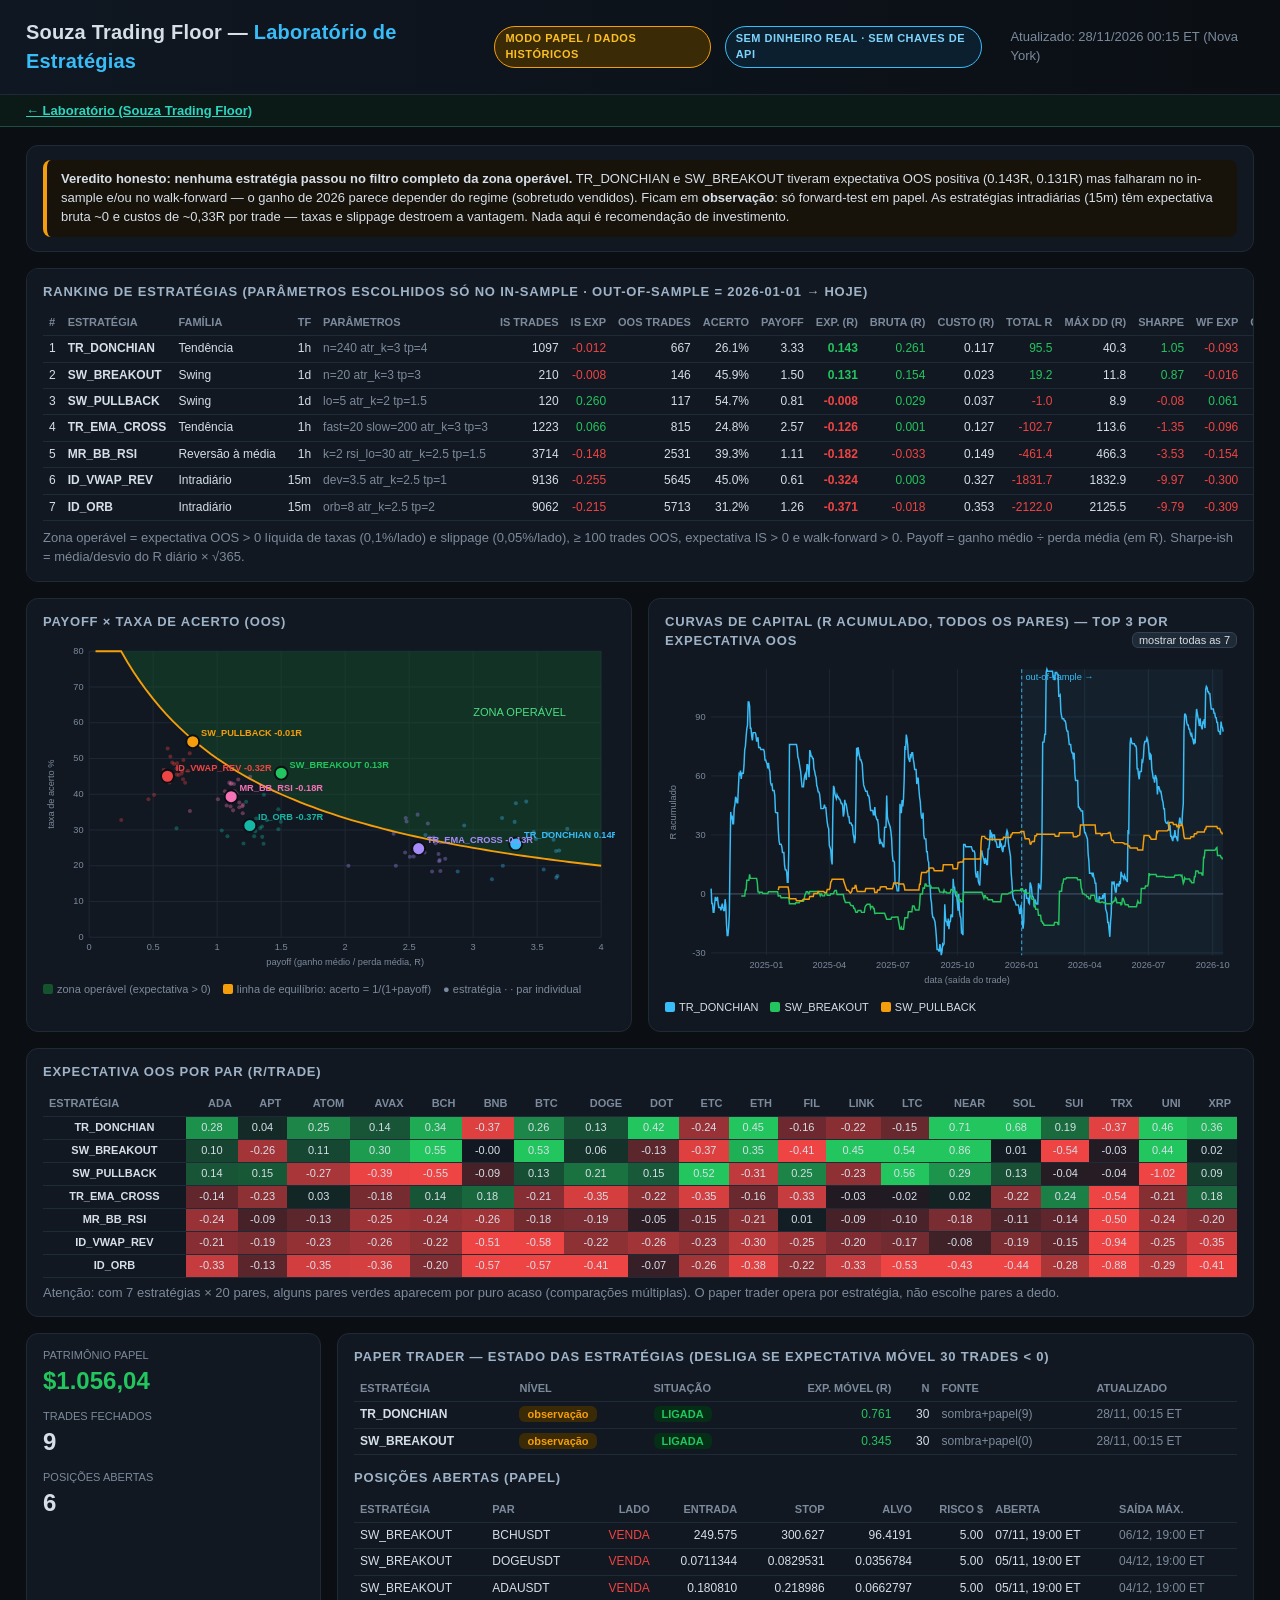
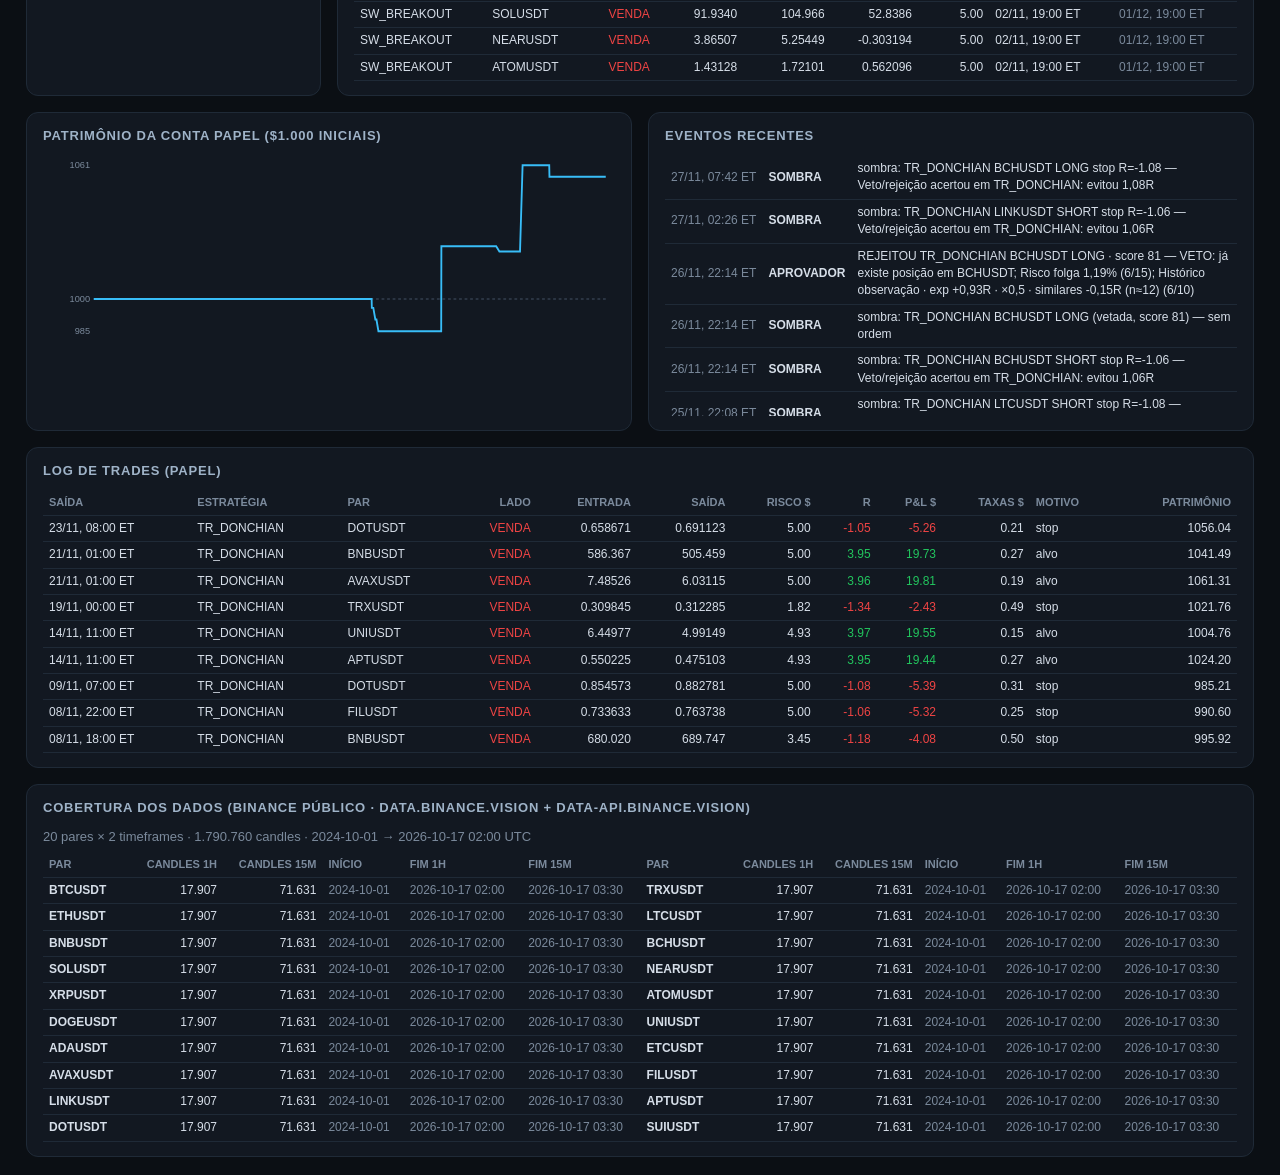
==== lab/painel.html @ c0eb79d6 "Laboratório: dados de papel 2026-11-28T05:15Z · patrimônio $1084.88 · 6 posições" ====
<!doctype html><html lang="pt-BR"><head><meta charset="utf-8">
<meta name="viewport" content="width=device-width,initial-scale=1">
<title>Souza Trading Floor — Laboratório de Estratégias</title>
<style>
:root{--bg:#0b0f14;--panel:#121821;--line:#1f2a37;--txt:#d6dee8;--mut:#7b8a9c;--g:#22c55e;--r:#ef4444;--y:#f59e0b;--b:#38bdf8;--p:#a78bfa}
*{box-sizing:border-box}body{margin:0;background:var(--bg);color:var(--txt);font:13px/1.45 Inter,Segoe UI,Roboto,Arial,sans-serif}
header{display:flex;align-items:center;gap:14px;padding:18px 26px;border-bottom:1px solid var(--line);background:linear-gradient(90deg,#0f1722,#0b0f14)}
h1{font-size:20px;margin:0;font-weight:700;letter-spacing:.2px}h1 span{color:var(--b)}
.badge{padding:4px 10px;border-radius:999px;font-weight:700;font-size:11px;letter-spacing:.5px;text-transform:uppercase}
.paper{background:#3b2a06;color:#fbbf24;border:1px solid #f59e0b}.mut{color:var(--mut)}
main{padding:18px 26px;display:grid;grid-template-columns:repeat(12,1fr);gap:16px}
.card{background:var(--panel);border:1px solid var(--line);border-radius:12px;padding:14px 16px;overflow:auto}
.card h2{font-size:13px;margin:0 0 10px;text-transform:uppercase;letter-spacing:.8px;color:#9fb3c8}
.c12{grid-column:span 12}.c7{grid-column:span 7}.c5{grid-column:span 5}.c6{grid-column:span 6}.c4{grid-column:span 4}.c8{grid-column:span 8}.c3{grid-column:span 3}
table{width:100%;border-collapse:collapse;font-variant-numeric:tabular-nums}th,td{padding:4px 6px;font-size:12px;border-bottom:1px solid var(--line);text-align:right;white-space:nowrap}
th{color:var(--mut);font-weight:600;font-size:11px;text-transform:uppercase}td:first-child,th:first-child,td.l,th.l{text-align:left}
.pos{color:var(--g)}.neg{color:var(--r)}.st{padding:2px 8px;border-radius:6px;font-size:11px;font-weight:700}
.st.op{background:#052e16;color:var(--g)}.st.ob{background:#3b2a06;color:var(--y)}.st.rp{background:#3a0d0d;color:#f87171}
.kpi{font-size:24px;font-weight:700}.kl{color:var(--mut);font-size:11px;text-transform:uppercase}
.verdict{border-left:4px solid var(--y);padding:10px 14px;background:#17130a;border-radius:8px}
svg text{fill:var(--mut);font-size:10px}.legend span{display:inline-block;margin-right:12px;font-size:11px}
.legend i{display:inline-block;width:10px;height:10px;border-radius:2px;margin-right:4px;vertical-align:-1px}
.hm td{text-align:center;font-size:11px;padding:3px 4px}
</style></head><body>
<header><h1>Souza Trading Floor — <span>Laboratório de Estratégias</span></h1>
<span class="badge paper">Modo papel / dados históricos</span><span class="badge paper" style="background:#0c1f2e;color:#7dd3fc;border-color:#38bdf8">Sem dinheiro real · sem chaves de API</span>
<div style="flex:1"></div><div class="mut" id="gen"></div></header>
<div style="padding:8px 26px;background:#0b1a17;border-bottom:1px solid #1f4d43;font:13px sans-serif"><a href="./" style="color:#2dd4bf;font-weight:700">← Laboratório (Souza Trading Floor)</a></div><main>
<div class="card c12" id="verdict"></div>
<div class="card c12"><h2>Ranking de estratégias (parâmetros escolhidos só no in-sample · out-of-sample = 2026-01-01 → hoje)</h2><div id="tbl"></div>
<div class="mut" style="margin-top:8px">Zona operável = expectativa OOS &gt; 0 líquida de taxas (0,1%/lado) e slippage (0,05%/lado), ≥ 100 trades OOS, expectativa IS &gt; 0 e walk-forward &gt; 0. Payoff = ganho médio ÷ perda média (em R). Sharpe-ish = média/desvio do R diário × √365.</div></div>
<div class="card c6"><h2>Payoff × taxa de acerto (OOS)</h2><div id="scatter"></div><div class="legend mut"><span><i style="background:#14532d"></i>zona operável (expectativa &gt; 0)</span><span><i style="background:#f59e0b"></i>linha de equilíbrio: acerto = 1/(1+payoff)</span><span>● estratégia · · par individual</span></div></div>
<div class="card c6"><h2>Curvas de capital (R acumulado, todos os pares) — top 3 por expectativa OOS <button id="eqbtn" style="float:right;background:#1f2a37;color:#d6dee8;border:1px solid #334155;border-radius:6px;font-size:11px;cursor:pointer">mostrar todas as 7</button></h2><div id="equity"></div><div class="legend" id="eqleg"></div></div>
<div class="card c12"><h2>Expectativa OOS por par (R/trade)</h2><div id="heat"></div></div>
<div class="card c3"><div class="kl">Patrimônio papel</div><div class="kpi" id="k_eq"></div><div class="kl" style="margin-top:10px">Trades fechados</div><div class="kpi" id="k_n"></div><div class="kl" style="margin-top:10px">Posições abertas</div><div class="kpi" id="k_open"></div></div>
<div class="card c9" style="grid-column:span 9"><h2>Paper trader — estado das estratégias (desliga se expectativa móvel 30 trades &lt; 0)</h2><div id="state"></div><h2 style="margin-top:14px">Posições abertas (papel)</h2><div id="pos"></div></div>
<div class="card c6"><h2>Patrimônio da conta papel ($1.000 iniciais)</h2><div id="peq"></div></div>
<div class="card c6"><h2>Eventos recentes</h2><div id="ev" style="max-height:260px;overflow:auto"></div></div>
<div class="card c12"><h2>Log de trades (papel)</h2><div id="log"></div></div>
<div class="card c12"><h2>Cobertura dos dados (Binance público · data.binance.vision + data-api.binance.vision)</h2><div id="cov"></div></div>
</main>
<script>
const D = {"summary": [{"strategy": "TR_DONCHIAN", "family": "Tend\u00eancia", "tf": "1h", "params": {"n": 240, "atr_k": 3.0, "tp": 4.0}, "grid_size": 12, "grid_oos_pos_frac": 0.25, "is_trades": 1097, "is_win_rate": 0.224247949, "is_payoff": 3.4100526432, "is_expectancy": -0.0118720514, "is_total_R": -13.023640382, "is_max_dd_R": 111.0956678342, "is_sharpe": -0.0912340704, "is_pf": 0.9857496477, "oos_trades": 667, "oos_win_rate": 0.2608695652, "oos_payoff": 3.3325785343, "oos_expectancy": 0.143246546, "oos_total_R": 95.5454461988, "oos_max_dd_R": 40.252699383, "oos_sharpe": 1.0455759186, "oos_pf": 1.1762041886, "oos_cost_R": 0.1174264114, "oos_gross_exp": 0.2606729574, "is_gross_exp": 0.0797462181, "wf_trades": 2250, "wf_expectancy": -0.0934441978, "wf_total_R": -210.2494449814, "wf_folds": {"2025-04-01": -0.062, "2025-10-01": -0.234, "2026-04-01": 0.116}, "oos_long_exp": 0.0822505636, "oos_short_exp": 0.2101886777, "oos_long_n": 349, "oos_short_n": 318, "operable": false, "status": "observa\u00e7\u00e3o", "rank": 1}, {"strategy": "SW_BREAKOUT", "family": "Swing", "tf": "1d", "params": {"n": 20, "atr_k": 3.0, "tp": 3.0}, "grid_size": 12, "grid_oos_pos_frac": 1.0, "is_trades": 210, "is_win_rate": 0.4428571429, "is_payoff": 1.2345279214, "is_expectancy": -0.0080360827, "is_total_R": -1.6875773701, "is_max_dd_R": 16.1370976986, "is_sharpe": -0.0883186426, "is_pf": 0.9812914247, "oos_trades": 146, "oos_win_rate": 0.4589041096, "oos_payoff": 1.5005970896, "oos_expectancy": 0.1314318951, "oos_total_R": 19.1890566828, "oos_max_dd_R": 11.8064210652, "oos_sharpe": 0.8710981985, "oos_pf": 1.2726582912, "oos_cost_R": 0.0228920025, "oos_gross_exp": 0.1543238976, "is_gross_exp": 0.0083871997, "wf_trades": 329, "wf_expectancy": -0.0163256589, "wf_total_R": -5.3711417629, "wf_folds": {"2025-04-01": -0.128, "2025-10-01": -0.077, "2026-04-01": 0.215}, "oos_long_exp": -0.0795760252, "oos_short_exp": 0.3734703918, "oos_long_n": 78, "oos_short_n": 68, "operable": false, "status": "observa\u00e7\u00e3o", "rank": 2}, {"strategy": "SW_PULLBACK", "family": "Swing", "tf": "1d", "params": {"lo": 5, "atr_k": 2.0, "tp": 1.5}, "grid_size": 12, "grid_oos_pos_frac": 0.75, "is_trades": 120, "is_win_rate": 0.625, "is_payoff": 1.2107336509, "is_expectancy": 0.2598996223, "is_total_R": 31.1879546737, "is_max_dd_R": 2.4955010447, "is_sharpe": 2.0693741194, "is_pf": 2.0178894182, "oos_trades": 117, "oos_win_rate": 0.547008547, "oos_payoff": 0.8095313688, "oos_expectancy": -0.0083451064, "oos_total_R": -0.9763774543, "oos_max_dd_R": 8.9019817582, "oos_sharpe": -0.0822919164, "oos_pf": 0.9775473133, "oos_cost_R": 0.037381835, "oos_gross_exp": 0.0290367285, "is_gross_exp": 0.2852961341, "wf_trades": 263, "wf_expectancy": 0.0614408973, "wf_total_R": 16.1589560008, "wf_folds": {"2025-04-01": 0.017, "2025-10-01": 0.319, "2026-04-01": -0.062}, "oos_long_exp": -0.0522905309, "oos_short_exp": 0.0012679552, "oos_long_n": 21, "oos_short_n": 96, "operable": false, "status": "reprovada", "rank": 3}, {"strategy": "TR_EMA_CROSS", "family": "Tend\u00eancia", "tf": "1h", "params": {"fast": 20, "slow": 200, "atr_k": 3.0, "tp": 3.0}, "grid_size": 16, "grid_oos_pos_frac": 0.0, "is_trades": 1223, "is_win_rate": 0.2935404742, "is_payoff": 2.6158611171, "is_expectancy": 0.0661848178, "is_total_R": 80.9440321822, "is_max_dd_R": 51.8244436664, "is_sharpe": 0.6009859126, "is_pf": 1.0869145151, "oos_trades": 815, "oos_win_rate": 0.2478527607, "oos_payoff": 2.5742140177, "oos_expectancy": -0.1260733216, "oos_total_R": -102.749757098, "oos_max_dd_R": 113.6010347298, "oos_sharpe": -1.3506148787, "oos_pf": 0.8482728085, "oos_cost_R": 0.1270667081, "oos_gross_exp": 0.0009933865, "is_gross_exp": 0.1623277963, "wf_trades": 1760, "wf_expectancy": -0.0964790228, "wf_total_R": -169.8030800776, "wf_folds": {"2025-04-01": -0.039, "2025-10-01": -0.12, "2026-04-01": -0.142}, "oos_long_exp": -0.0585785499, "oos_short_exp": -0.186802883, "oos_long_n": 386, "oos_short_n": 429, "operable": false, "status": "reprovada", "rank": 4}, {"strategy": "MR_BB_RSI", "family": "Revers\u00e3o \u00e0 m\u00e9dia", "tf": "1h", "params": {"k": 2.0, "rsi_lo": 30, "atr_k": 2.5, "tp": 1.5}, "grid_size": 16, "grid_oos_pos_frac": 0.0, "is_trades": 3714, "is_win_rate": 0.4025309639, "is_payoff": 1.133684373, "is_expectancy": -0.147893427, "is_total_R": -549.2761880057, "is_max_dd_R": 556.495534933, "is_sharpe": -2.7729747832, "is_pf": 0.7637936628, "oos_trades": 2531, "oos_win_rate": 0.3931252469, "oos_payoff": 1.1094605733, "oos_expectancy": -0.1822965803, "oos_total_R": -461.3926448271, "oos_max_dd_R": 466.2771366301, "oos_sharpe": -3.5324866973, "oos_pf": 0.7186935354, "oos_cost_R": 0.14884773, "oos_gross_exp": -0.0334488504, "is_gross_exp": -0.034114595, "wf_trades": 4107, "wf_expectancy": -0.1536121592, "wf_total_R": -630.885137648, "wf_folds": {"2025-04-01": -0.154, "2025-10-01": -0.273, "2026-04-01": -0.093}, "oos_long_exp": -0.1412687301, "oos_short_exp": -0.22374807, "oos_long_n": 1272, "oos_short_n": 1259, "operable": false, "status": "reprovada", "rank": 5}, {"strategy": "ID_VWAP_REV", "family": "Intradi\u00e1rio", "tf": "15m", "params": {"dev": 3.5, "atr_k": 2.5, "tp": 1.0}, "grid_size": 8, "grid_oos_pos_frac": 0.0, "is_trades": 9136, "is_win_rate": 0.4539185639, "is_payoff": 0.6925728009, "is_expectancy": -0.2550655751, "is_total_R": -2330.2790941412, "is_max_dd_R": 2332.1781036542, "is_sharpe": -7.9171392944, "is_pf": 0.5756863911, "oos_trades": 5645, "oos_win_rate": 0.4503100089, "oos_payoff": 0.6121779575, "oos_expectancy": -0.3244793887, "oos_total_R": -1831.6861489703, "oos_max_dd_R": 1832.8504908079, "oos_sharpe": -9.9667137877, "oos_pf": 0.501500602, "oos_cost_R": 0.3272088153, "oos_gross_exp": 0.0027294267, "is_gross_exp": -0.0109757687, "wf_trades": 16630, "wf_expectancy": -0.3002728153, "wf_total_R": -4993.536918635, "wf_folds": {"2025-04-01": -0.279, "2025-10-01": -0.306, "2026-04-01": -0.313}, "oos_long_exp": -0.2701485107, "oos_short_exp": -0.3746452078, "oos_long_n": 2710, "oos_short_n": 2935, "operable": false, "status": "reprovada", "rank": 6}, {"strategy": "ID_ORB", "family": "Intradi\u00e1rio", "tf": "15m", "params": {"orb": 8, "atr_k": 2.5, "tp": 2.0}, "grid_size": 8, "grid_oos_pos_frac": 0.0, "is_trades": 9062, "is_win_rate": 0.343853454, "is_payoff": 1.3791226887, "is_expectancy": -0.2154255248, "is_total_R": -1952.1861059336, "is_max_dd_R": 1952.1861059336, "is_sharpe": -5.0362161953, "is_pf": 0.7227289435, "oos_trades": 5713, "oos_win_rate": 0.3122702608, "oos_payoff": 1.2551260281, "oos_expectancy": -0.3714367067, "oos_total_R": -2122.0179052781, "oos_max_dd_R": 2125.5145824898, "oos_sharpe": -9.7880990108, "oos_pf": 0.5699019685, "oos_cost_R": 0.3531349194, "oos_gross_exp": -0.0183017873, "is_gross_exp": 0.0484661742, "wf_trades": 11182, "wf_expectancy": -0.309157366, "wf_total_R": -3456.9976667618, "wf_folds": {"2025-04-01": -0.263, "2025-10-01": -0.29, "2026-04-01": -0.369}, "oos_long_exp": -0.4007941102, "oos_short_exp": -0.3434935136, "oos_long_n": 2786, "oos_short_n": 2927, "operable": false, "status": "reprovada", "rank": 7}], "per_pair": [{"strategy": "MR_BB_RSI", "pair": "ADAUSDT", "is_trades": 182, "is_win_rate": 0.3956043956043956, "is_payoff": 1.1369860306864974, "is_expectancy": -0.1573302900613325, "is_total_R": -28.634112791162515, "is_max_dd_R": 35.39616040299004, "is_sharpe": -1.6322734473856002, "is_pf": 0.7442090382675255, "oos_trades": 133, "oos_win_rate": 0.3684210526315789, "oos_payoff": 1.0740762590463186, "oos_expectancy": -0.24467541498233156, "oos_total_R": -32.54183019265011, "oos_max_dd_R": 34.95338158029625, "oos_sharpe": -2.6603204327032146, "oos_pf": 0.6265444844436858, "pair_ok": false}, {"strategy": "MR_BB_RSI", "pair": "APTUSDT", "is_trades": 166, "is_win_rate": 0.39759036144578314, "is_payoff": 1.1257761137023699, "is_expectancy": -0.16229688026794495, "is_total_R": -26.941282124478857, "is_max_dd_R": 32.02706812865001, "is_sharpe": -1.614694612865039, "is_pf": 0.7430122350435642, "oos_trades": 116, "oos_win_rate": 0.43103448275862066, "oos_payoff": 1.1118238385672738, "oos_expectancy": -0.0929316267832062, "oos_total_R": -10.780068706851923, "oos_max_dd_R": 16.685602636677938, "oos_sharpe": -0.9274435566081519, "oos_pf": 0.8422907867933891, "pair_ok": false}, {"strategy": "MR_BB_RSI", "pair": "ATOMUSDT", "is_trades": 178, "is_win_rate": 0.43820224719101125, "is_payoff": 1.2127776926897262, "is_expectancy": -0.03126742410704913, "is_total_R": -5.565601491054743, "is_max_dd_R": 21.821308593678538, "is_sharpe": -0.30943880497927934, "is_pf": 0.9459666002979864, "oos_trades": 120, "oos_win_rate": 0.4083333333333333, "oos_payoff": 1.1367379966444047, "oos_expectancy": -0.1322573830545891, "oos_total_R": -15.870885966550686, "oos_max_dd_R": 20.20312549204715, "oos_sharpe": -1.3800399819810751, "oos_pf": 0.7845093216278286, "pair_ok": false}, {"strategy": "MR_BB_RSI", "pair": "AVAXUSDT", "is_trades": 181, "is_win_rate": 0.35359116022099446, "is_payoff": 1.1312600511216961, "is_expectancy": -0.2572347986731656, "is_total_R": -46.55949855984295, "is_max_dd_R": 50.403126124522274, "is_sharpe": -2.6947488728539932, "is_pf": 0.6188089168528935, "oos_trades": 124, "oos_win_rate": 0.3548387096774194, "oos_payoff": 1.1244359921815088, "oos_expectancy": -0.2507437858700394, "oos_total_R": -31.092229447884886, "oos_max_dd_R": 35.34202500010324, "oos_sharpe": -2.69560243719365, "oos_pf": 0.6184397956998299, "pair_ok": false}, {"strategy": "MR_BB_RSI", "pair": "BCHUSDT", "is_trades": 172, "is_win_rate": 0.5116279069767442, "is_payoff": 1.182904950101639, "is_expectancy": 0.12041086106508657, "is_total_R": 20.71066810319489, "is_max_dd_R": 10.7119771118629, "is_sharpe": 1.1713720429057364, "is_pf": 1.2392337572493362, "oos_trades": 127, "oos_win_rate": 0.3858267716535433, "oos_payoff": 1.0061019015372614, "oos_expectancy": -0.24063563252789902, "oos_total_R": -30.560725331043177, "oos_max_dd_R": 33.47071870080304, "oos_sharpe": -2.4446406809092545, "oos_pf": 0.6320383740426386, "pair_ok": false}, {"strategy": "MR_BB_RSI", "pair": "BNBUSDT", "is_trades": 188, "is_win_rate": 0.35638297872340424, "is_payoff": 1.1184216162186023, "is_expectancy": -0.2635732659344737, "is_total_R": -49.55177399568105, "is_max_dd_R": 56.33143064648804, "is_sharpe": -2.591793029264149, "is_pf": 0.619291308154102, "oos_trades": 134, "oos_win_rate": 0.3656716417910448, "oos_payoff": 1.1046975668434158, "oos_expectancy": -0.2597169427549857, "oos_total_R": -34.802070329168075, "oos_max_dd_R": 36.18539327835721, "oos_sharpe": -2.7747412487386725, "oos_pf": 0.636825656180322, "pair_ok": false}, {"strategy": "MR_BB_RSI", "pair": "BTCUSDT", "is_trades": 214, "is_win_rate": 0.3644859813084112, "is_payoff": 1.038328908944124, "is_expectancy": -0.29218511052270985, "is_total_R": -62.52761365185993, "is_max_dd_R": 66.6741122196173, "is_sharpe": -3.150897239326647, "is_pf": 0.5955121683650123, "oos_trades": 147, "oos_win_rate": 0.40816326530612246, "oos_payoff": 1.061100851460151, "oos_expectancy": -0.17765336205091942, "oos_total_R": -26.115044221485157, "oos_max_dd_R": 35.64179322892259, "oos_sharpe": -1.8911676835213347, "oos_pf": 0.7317936906621729, "pair_ok": false}, {"strategy": "MR_BB_RSI", "pair": "DOGEUSDT", "is_trades": 197, "is_win_rate": 0.39593908629441626, "is_payoff": 1.1676295226574622, "is_expectancy": -0.1425152514948882, "is_total_R": -28.075504544492986, "is_max_dd_R": 28.35342996617579, "is_sharpe": -1.5155357215657104, "is_pf": 0.7653369980443869, "oos_trades": 130, "oos_win_rate": 0.3769230769230769, "oos_payoff": 1.1734191272561592, "oos_expectancy": -0.18870753620311193, "oos_total_R": -24.53197970640456, "oos_max_dd_R": 24.977953426228325, "oos_sharpe": -1.9483185775938408, "oos_pf": 0.709846138710516, "pair_ok": false}, {"strategy": "MR_BB_RSI", "pair": "DOTUSDT", "is_trades": 182, "is_win_rate": 0.37362637362637363, "is_payoff": 1.154461355202295, "is_expectancy": -0.2046370148332361, "is_total_R": -37.243936699648955, "is_max_dd_R": 47.10541690525787, "is_sharpe": -2.063030096489664, "is_pf": 0.6886260715241761, "oos_trades": 127, "oos_win_rate": 0.4409448818897638, "oos_payoff": 1.1650949689052696, "oos_expectancy": -0.047010351336712435, "oos_total_R": -5.970314619762482, "oos_max_dd_R": 15.038776491234037, "oos_sharpe": -0.5112985732413707, "oos_pf": 0.9189481444886635, "pair_ok": false}, {"strategy": "MR_BB_RSI", "pair": "ETCUSDT", "is_trades": 186, "is_win_rate": 0.45698924731182794, "is_payoff": 1.1478940471971717, "is_expectancy": -0.019360059187301607, "is_total_R": -3.6009710088381004, "is_max_dd_R": 14.791976157982013, "is_sharpe": -0.19838661916310957, "is_pf": 0.9660494456609859, "oos_trades": 112, "oos_win_rate": 0.4017857142857143, "oos_payoff": 1.1383925071039191, "oos_expectancy": -0.146820980474772, "oos_total_R": -16.443949813174466, "oos_max_dd_R": 19.777518753256622, "oos_sharpe": -1.5060696191126992, "oos_pf": 0.7645919823832295, "pair_ok": false}, {"strategy": "MR_BB_RSI", "pair": "ETHUSDT", "is_trades": 211, "is_win_rate": 0.3696682464454976, "is_payoff": 1.0391567089902325, "is_expectancy": -0.25752449825429746, "is_total_R": -54.33766913165673, "is_max_dd_R": 57.9794383454683, "is_sharpe": -2.8256928876700678, "is_pf": 0.609430250385249, "oos_trades": 132, "oos_win_rate": 0.36363636363636365, "oos_payoff": 1.1730026419389379, "oos_expectancy": -0.21454659669340823, "oos_total_R": -28.32015076352989, "oos_max_dd_R": 32.76345760889852, "oos_sharpe": -2.2630814887012334, "oos_pf": 0.6702872239651074, "pair_ok": false}, {"strategy": "MR_BB_RSI", "pair": "FILUSDT", "is_trades": 179, "is_win_rate": 0.4134078212290503, "is_payoff": 1.2299460153673358, "is_expectancy": -0.07856052294986665, "is_total_R": -14.062333608026123, "is_max_dd_R": 23.428782264896242, "is_sharpe": -0.812287136531853, "is_pf": 0.8668190965445985, "oos_trades": 127, "oos_win_rate": 0.44881889763779526, "oos_payoff": 1.2578555999663048, "oos_expectancy": 0.013642001652146324, "oos_total_R": 1.7325342098225867, "oos_max_dd_R": 13.481934609330553, "oos_sharpe": 0.1464648501767016, "oos_pf": 1.0242538456868482, "pair_ok": false}, {"strategy": "MR_BB_RSI", "pair": "LINKUSDT", "is_trades": 179, "is_win_rate": 0.4245810055865922, "is_payoff": 1.132373422103564, "is_expectancy": -0.09645957523626014, "is_total_R": -17.266263967290577, "is_max_dd_R": 28.395807682429847, "is_sharpe": -1.0087438957444688, "is_pf": 0.8355376706783579, "oos_trades": 112, "oos_win_rate": 0.42857142857142855, "oos_payoff": 1.131343272846905, "oos_expectancy": -0.0931231000858859, "oos_total_R": -10.42978720961922, "oos_max_dd_R": 19.546590041833007, "oos_sharpe": -0.9490240954138083, "oos_pf": 0.8485074546351788, "pair_ok": false}, {"strategy": "MR_BB_RSI", "pair": "LTCUSDT", "is_trades": 163, "is_win_rate": 0.4539877300613497, "is_payoff": 1.2206345171826407, "is_expectancy": 0.008064893047712922, "is_total_R": 1.314577566777199, "is_max_dd_R": 19.54815688554009, "is_sharpe": 0.07977785585669105, "is_pf": 1.0149095985563528, "oos_trades": 111, "oos_win_rate": 0.43243243243243246, "oos_payoff": 1.0951224246088227, "oos_expectancy": -0.1003545690802056, "oos_total_R": -11.139357167902824, "oos_max_dd_R": 20.556165685083457, "oos_sharpe": -1.0073363214581752, "oos_pf": 0.8343789901781506, "pair_ok": false}, {"strategy": "MR_BB_RSI", "pair": "NEARUSDT", "is_trades": 174, "is_win_rate": 0.4367816091954023, "is_payoff": 1.121595923464728, "is_expectancy": -0.07635790097270397, "is_total_R": -13.286274769250493, "is_max_dd_R": 23.90873147861203, "is_sharpe": -0.7431392434632664, "is_pf": 0.8698090835032584, "oos_trades": 108, "oos_win_rate": 0.37037037037037035, "oos_payoff": 1.2016088590901801, "oos_expectancy": -0.18495098979604993, "oos_total_R": -19.9747068979734, "oos_max_dd_R": 28.10799558296621, "oos_sharpe": -1.776571385891464, "oos_pf": 0.7068287406412825, "pair_ok": false}, {"strategy": "MR_BB_RSI", "pair": "SOLUSDT", "is_trades": 178, "is_win_rate": 0.42134831460674155, "is_payoff": 1.1251882786433642, "is_expectancy": -0.11015479481284055, "is_total_R": -19.60755347668563, "is_max_dd_R": 32.926198325310345, "is_sharpe": -1.1342130793698773, "is_pf": 0.8193118533810905, "oos_trades": 133, "oos_win_rate": 0.42857142857142855, "oos_payoff": 1.1054498036637477, "oos_expectancy": -0.10611416579943622, "oos_total_R": -14.11318405132502, "oos_max_dd_R": 22.07065478495246, "oos_sharpe": -1.2181235699904327, "oos_pf": 0.8290873527478106, "pair_ok": false}, {"strategy": "MR_BB_RSI", "pair": "SUIUSDT", "is_trades": 169, "is_win_rate": 0.39644970414201186, "is_payoff": 1.0230152642051413, "is_expectancy": -0.20134625018001634, "is_total_R": -34.027516280422745, "is_max_dd_R": 42.07455847162052, "is_sharpe": -2.1031755550962163, "is_pf": 0.671980614722985, "oos_trades": 122, "oos_win_rate": 0.4016393442622951, "oos_payoff": 1.1513141643726335, "oos_expectancy": -0.138317651329005, "oos_total_R": -16.874753462138635, "oos_max_dd_R": 21.75924526512498, "oos_sharpe": -1.45067190209512, "oos_pf": 0.7727999185514937, "pair_ok": false}, {"strategy": "MR_BB_RSI", "pair": "TRXUSDT", "is_trades": 230, "is_win_rate": 0.36086956521739133, "is_payoff": 1.0831581115335251, "is_expectancy": -0.29425723200567266, "is_total_R": -67.67916336130475, "is_max_dd_R": 71.41817762528, "is_sharpe": -3.079697424239081, "is_pf": 0.6115790697774325, "oos_trades": 150, "oos_win_rate": 0.35333333333333333, "oos_payoff": 0.7872920657211196, "oos_expectancy": -0.5009609859979014, "oos_total_R": -75.14414789968528, "oos_max_dd_R": 78.2205890230337, "oos_sharpe": -5.266965776025881, "oos_pf": 0.4301698915795808, "pair_ok": false}, {"strategy": "MR_BB_RSI", "pair": "UNIUSDT", "is_trades": 174, "is_win_rate": 0.41954022988505746, "is_payoff": 1.136782498709983, "is_expectancy": -0.10500060691733104, "is_total_R": -18.270105603615608, "is_max_dd_R": 25.352459477685006, "is_sharpe": -1.0250117618425751, "is_pf": 0.8216348753052353, "oos_trades": 124, "oos_win_rate": 0.3467741935483871, "oos_payoff": 1.2000895657841129, "oos_expectancy": -0.23933155684532206, "oos_total_R": -29.67711304881993, "oos_max_dd_R": 35.2045389066948, "oos_sharpe": -2.522791214319087, "oos_pf": 0.6370845843051463, "pair_ok": false}, {"strategy": "MR_BB_RSI", "pair": "XRPUSDT", "is_trades": 211, "is_win_rate": 0.35545023696682465, "is_payoff": 1.234360681671528, "is_expectancy": -0.2088353488642371, "is_total_R": -44.06425861035402, "is_max_dd_R": 48.63764796545357, "is_sharpe": -2.1939572529278912, "is_pf": 0.6807136112159162, "oos_trades": 142, "oos_win_rate": 0.36619718309859156, "oos_payoff": 1.1968788512549962, "oos_expectancy": -0.20241464930259354, "oos_total_R": -28.742880200968298, "oos_max_dd_R": 35.56973313702306, "oos_sharpe": -2.3923649333022583, "oos_pf": 0.6915300029473311, "pair_ok": false}, {"strategy": "TR_EMA_CROSS", "pair": "ADAUSDT", "is_trades": 64, "is_win_rate": 0.265625, "is_payoff": 2.664102289344985, "is_expectancy": -0.0286161938306891, "is_total_R": -1.8314364051641034, "is_max_dd_R": 10.459779506301466, "is_sharpe": -0.11638521528208713, "is_pf": 0.9636114663588244, "oos_trades": 43, "oos_win_rate": 0.23255813953488372, "oos_payoff": 2.729372292155101, "oos_expectancy": -0.14271363791548852, "oos_total_R": -6.136686430366006, "oos_max_dd_R": 21.40629240495659, "oos_sharpe": -0.6151866821444522, "oos_pf": 0.8270825127742731, "pair_ok": false}, {"strategy": "TR_EMA_CROSS", "pair": "APTUSDT", "is_trades": 57, "is_win_rate": 0.2807017543859649, "is_payoff": 2.6371565879952996, "is_expectancy": 0.022086201041776114, "is_total_R": 1.2589134593812363, "is_max_dd_R": 13.921331679564044, "is_sharpe": 0.08511862977337917, "is_pf": 1.029134278242068, "oos_trades": 40, "oos_win_rate": 0.225, "oos_payoff": 2.505809919194609, "oos_expectancy": -0.2250070546080233, "oos_total_R": -9.00028218432093, "oos_max_dd_R": 9.00028218432093, "oos_sharpe": -1.0008700103735586, "oos_pf": 0.7274932023468219, "pair_ok": false}, {"strategy": "TR_EMA_CROSS", "pair": "ATOMUSDT", "is_trades": 58, "is_win_rate": 0.3103448275862069, "is_payoff": 2.58873894136608, "is_expectancy": 0.12221356085888108, "is_total_R": 7.088386529815106, "is_max_dd_R": 10.003416822431316, "is_sharpe": 0.4608222977177861, "is_pf": 1.1649325236147359, "oos_trades": 43, "oos_win_rate": 0.27906976744186046, "oos_payoff": 2.6921568122398476, "oos_expectancy": 0.03302094954839729, "oos_total_R": 1.4199008305810832, "oos_max_dd_R": 11.668975124033372, "oos_sharpe": 0.1312882190165144, "oos_pf": 1.0421252176412312, "pair_ok": true}, {"strategy": "TR_EMA_CROSS", "pair": "AVAXUSDT", "is_trades": 68, "is_win_rate": 0.3235294117647059, "is_payoff": 2.7582047025819225, "is_expectancy": 0.23063689580059424, "is_total_R": 15.683308914440408, "is_max_dd_R": 8.646347195628959, "is_sharpe": 0.8997854246139017, "is_pf": 1.319141379495702, "oos_trades": 41, "oos_win_rate": 0.21951219512195122, "oos_payoff": 2.7819907519284897, "oos_expectancy": -0.17917298794370828, "oos_total_R": -7.34609250569204, "oos_max_dd_R": 12.82192141289286, "oos_sharpe": -0.8151828048244132, "oos_pf": 0.7824348989798877, "pair_ok": false}, {"strategy": "TR_EMA_CROSS", "pair": "BCHUSDT", "is_trades": 63, "is_win_rate": 0.25396825396825395, "is_payoff": 2.5012518694001487, "is_expectancy": -0.11975072449360949, "is_total_R": -7.544295643097401, "is_max_dd_R": 17.986204625051467, "is_sharpe": -0.5284752516687018, "is_pf": 0.8514899980936677, "oos_trades": 34, "oos_win_rate": 0.3235294117647059, "oos_payoff": 2.4795724955796157, "oos_expectancy": 0.13912590260310517, "oos_total_R": 4.730280688505575, "oos_max_dd_R": 8.005931186169095, "oos_sharpe": 0.5299224221670161, "oos_pf": 1.1858824978859033, "pair_ok": false}, {"strategy": "TR_EMA_CROSS", "pair": "BNBUSDT", "is_trades": 55, "is_win_rate": 0.23636363636363636, "is_payoff": 2.443536266719784, "is_expectancy": -0.20454610579295873, "is_total_R": -11.250035818612734, "is_max_dd_R": 17.678227897742985, "is_sharpe": -0.8009149217866455, "is_pf": 0.756332653984695, "oos_trades": 42, "oos_win_rate": 0.3333333333333333, "oos_payoff": 2.4733830657882008, "oos_expectancy": 0.1838072475115856, "oos_total_R": 7.719904395486595, "oos_max_dd_R": 9.002303308678409, "oos_sharpe": 0.7205029556910045, "oos_pf": 1.2366915328941004, "pair_ok": false}, {"strategy": "TR_EMA_CROSS", "pair": "BTCUSDT", "is_trades": 60, "is_win_rate": 0.35, "is_payoff": 2.3528278752506706, "is_expectancy": 0.19552902057723912, "is_total_R": 11.73174123463434, "is_max_dd_R": 12.920150769237809, "is_sharpe": 0.733540815838908, "is_pf": 1.2669073174426688, "oos_trades": 38, "oos_win_rate": 0.23684210526315788, "oos_payoff": 2.4684313668493196, "oos_expectancy": -0.20789289073648176, "oos_total_R": -7.899929847986311, "oos_max_dd_R": 10.121929978177764, "oos_sharpe": -0.8172193116756195, "oos_pf": 0.7660649069532373, "pair_ok": false}, {"strategy": "TR_EMA_CROSS", "pair": "DOGEUSDT", "is_trades": 56, "is_win_rate": 0.30357142857142855, "is_payoff": 2.760648138896459, "is_expectancy": 0.1512119595840444, "is_total_R": 8.467869736706488, "is_max_dd_R": 12.794421810087664, "is_sharpe": 0.5556954706883487, "is_pf": 1.203359445159995, "oos_trades": 40, "oos_win_rate": 0.2, "oos_payoff": 2.3961443314162842, "oos_expectancy": -0.35142805863320975, "oos_total_R": -14.057122345328393, "oos_max_dd_R": 24.658241437263474, "oos_sharpe": -1.5830198865057015, "oos_pf": 0.5990360828540711, "pair_ok": false}, {"strategy": "TR_EMA_CROSS", "pair": "DOTUSDT", "is_trades": 57, "is_win_rate": 0.3157894736842105, "is_payoff": 2.805187845949856, "is_expectancy": 0.21158026970681448, "is_total_R": 12.060075373288424, "is_max_dd_R": 10.762433488672206, "is_sharpe": 0.772413048974371, "is_pf": 1.2947020827460873, "oos_trades": 47, "oos_win_rate": 0.2127659574468085, "oos_payoff": 2.734210534338147, "oos_expectancy": -0.22065113481380255, "oos_total_R": -10.370603336248722, "oos_max_dd_R": 13.297851865219751, "oos_sharpe": -1.0416076345711276, "oos_pf": 0.738975820091391, "pair_ok": false}, {"strategy": "TR_EMA_CROSS", "pair": "ETCUSDT", "is_trades": 58, "is_win_rate": 0.3103448275862069, "is_payoff": 2.616863253104725, "is_expectancy": 0.13144901132488876, "is_total_R": 7.624042656843548, "is_max_dd_R": 12.454544638427926, "is_sharpe": 0.49839816837504186, "is_pf": 1.1775884638971261, "oos_trades": 49, "oos_win_rate": 0.1836734693877551, "oos_payoff": 2.6790596423508783, "oos_expectancy": -0.35397746598514884, "oos_total_R": -17.344895833272286, "oos_max_dd_R": 24.773971395883667, "oos_sharpe": -1.7960703541436327, "oos_pf": 0.6027884195289476, "pair_ok": false}, {"strategy": "TR_EMA_CROSS", "pair": "ETHUSDT", "is_trades": 65, "is_win_rate": 0.3076923076923077, "is_payoff": 2.7065660935183082, "is_expectancy": 0.15163410017506984, "is_total_R": 9.856216511379543, "is_max_dd_R": 10.695792366573208, "is_sharpe": 0.582915798204176, "is_pf": 1.2029182637859148, "oos_trades": 38, "oos_win_rate": 0.23684210526315788, "oos_payoff": 2.620375193337074, "oos_expectancy": -0.15713095219547552, "oos_total_R": -5.970976183428068, "oos_max_dd_R": 14.073664382684125, "oos_sharpe": -0.6545027832830479, "oos_pf": 0.8132198875873679, "pair_ok": false}, {"strategy": "TR_EMA_CROSS", "pair": "FILUSDT", "is_trades": 59, "is_win_rate": 0.3898305084745763, "is_payoff": 2.548166830660888, "is_expectancy": 0.4083608671424253, "is_total_R": 24.093291161403105, "is_max_dd_R": 10.749061338167177, "is_sharpe": 1.4927405303458021, "is_pf": 1.627995475144456, "oos_trades": 54, "oos_win_rate": 0.18518518518518517, "oos_payoff": 2.7442406124029644, "oos_expectancy": -0.3292886262833501, "oos_total_R": -17.781585819300897, "oos_max_dd_R": 26.228931162989976, "oos_sharpe": -1.667819705571113, "oos_pf": 0.6236910482734009, "pair_ok": false}, {"strategy": "TR_EMA_CROSS", "pair": "LINKUSDT", "is_trades": 63, "is_win_rate": 0.30158730158730157, "is_payoff": 2.778548422639135, "is_expectancy": 0.14831200775850484, "is_total_R": 9.3436564887858, "is_max_dd_R": 7.998980783926466, "is_sharpe": 0.5835905301700313, "is_pf": 1.1998277279578082, "oos_trades": 38, "oos_win_rate": 0.2631578947368421, "oos_payoff": 2.706684091440284, "oos_expectancy": -0.02661099204369256, "oos_total_R": -1.0112176976603156, "oos_max_dd_R": 18.673222925211522, "oos_sharpe": -0.10442460080897695, "oos_pf": 0.9666728898001012, "pair_ok": false}, {"strategy": "TR_EMA_CROSS", "pair": "LTCUSDT", "is_trades": 67, "is_win_rate": 0.26865671641791045, "is_payoff": 2.584575216882655, "is_expectancy": -0.039867800001410346, "is_total_R": -2.6711426000944973, "is_max_dd_R": 9.01142893736388, "is_sharpe": -0.16691663089763786, "is_pf": 0.9494357939568937, "oos_trades": 38, "oos_win_rate": 0.2894736842105263, "oos_payoff": 2.3784221628863587, "oos_expectancy": -0.024362126931658724, "oos_total_R": -0.9257608234030315, "oos_max_dd_R": 15.989515094916085, "oos_sharpe": -0.09956998491885362, "oos_pf": 0.9689868071018499, "pair_ok": false}, {"strategy": "TR_EMA_CROSS", "pair": "NEARUSDT", "is_trades": 61, "is_win_rate": 0.36065573770491804, "is_payoff": 2.6989051335860634, "is_expectancy": 0.3523365815342044, "is_total_R": 21.49253147358647, "is_max_dd_R": 6.409172316040845, "is_sharpe": 1.280678378938671, "is_pf": 1.5224593061254719, "oos_trades": 43, "oos_win_rate": 0.27906976744186046, "oos_payoff": 2.6601691376546297, "oos_expectancy": 0.02280428559082607, "oos_total_R": 0.9805842804055174, "oos_max_dd_R": 12.57385822393131, "oos_sharpe": 0.0951606987643388, "oos_pf": 1.0297428919953404, "pair_ok": true}, {"strategy": "TR_EMA_CROSS", "pair": "SOLUSDT", "is_trades": 55, "is_win_rate": 0.2545454545454545, "is_payoff": 2.4356521762119963, "is_expectancy": -0.13445155750601775, "is_total_R": -7.394835662830979, "is_max_dd_R": 12.4568719379518, "is_sharpe": -0.5361697078534194, "is_pf": 0.8316861089504378, "oos_trades": 31, "oos_win_rate": 0.22580645161290322, "oos_payoff": 2.535091399678913, "oos_expectancy": -0.2199061163425423, "oos_total_R": -6.817089606618811, "oos_max_dd_R": 13.719314304128524, "oos_sharpe": -0.8782994110353414, "oos_pf": 0.739401658239683, "pair_ok": false}, {"strategy": "TR_EMA_CROSS", "pair": "SUIUSDT", "is_trades": 67, "is_win_rate": 0.23880597014925373, "is_payoff": 2.6748898035598296, "is_expectancy": -0.12898529493449915, "is_total_R": -8.642014760611442, "is_max_dd_R": 16.90099225746572, "is_sharpe": -0.5643638001116799, "is_pf": 0.8391811148422995, "oos_trades": 35, "oos_win_rate": 0.34285714285714286, "oos_payoff": 2.5661602998869504, "oos_expectancy": 0.23937021685471507, "oos_total_R": 8.377957589915027, "oos_max_dd_R": 9.260779546315046, "oos_sharpe": 0.8483625550158366, "oos_pf": 1.3388662434192786, "pair_ok": false}, {"strategy": "TR_EMA_CROSS", "pair": "TRXUSDT", "is_trades": 78, "is_win_rate": 0.19230769230769232, "is_payoff": 2.4646057932560224, "is_expectancy": -0.3883216530430976, "is_total_R": -30.2890889373616, "is_max_dd_R": 33.39539920957062, "is_sharpe": -1.8695815327738639, "is_pf": 0.5868109031561958, "oos_trades": 40, "oos_win_rate": 0.2, "oos_payoff": 2.0256831693127983, "oos_expectancy": -0.5356086564581217, "oos_total_R": -21.424346258324867, "oos_max_dd_R": 24.802496189149217, "oos_sharpe": -2.1977398770896936, "oos_pf": 0.5064207923281996, "pair_ok": false}, {"strategy": "TR_EMA_CROSS", "pair": "UNIUSDT", "is_trades": 57, "is_win_rate": 0.3157894736842105, "is_payoff": 2.703293317872509, "is_expectancy": 0.17885342965552117, "is_total_R": 10.194645490364707, "is_max_dd_R": 10.725093567798615, "is_sharpe": 0.6638852458310706, "is_pf": 1.2476738390180813, "oos_trades": 37, "oos_win_rate": 0.21621621621621623, "oos_payoff": 2.7384262042888077, "oos_expectancy": -0.2065405651045004, "oos_total_R": -7.642000908866514, "oos_max_dd_R": 17.429230033887958, "oos_sharpe": -0.8498220163635971, "oos_pf": 0.7554279184244987, "pair_ok": false}, {"strategy": "TR_EMA_CROSS", "pair": "XRPUSDT", "is_trades": 55, "is_win_rate": 0.32727272727272727, "is_payoff": 2.664075643556975, "is_expectancy": 0.21222187235243115, "is_total_R": 11.672202979383712, "is_max_dd_R": 8.847527074252536, "is_sharpe": 0.7626800413187173, "is_pf": 1.296036799568258, "oos_trades": 44, "oos_win_rate": 0.3181818181818182, "oos_payoff": 2.646025321116456, "oos_expectancy": 0.17614102040671187, "oos_total_R": 7.750204897895323, "oos_max_dd_R": 8.901663763056343, "oos_sharpe": 0.7189276070183886, "oos_pf": 1.2348118165210127, "pair_ok": true}, {"strategy": "TR_DONCHIAN", "pair": "ADAUSDT", "is_trades": 49, "is_win_rate": 0.3673469387755102, "is_payoff": 3.591530365602183, "is_expectancy": 0.7252095421883961, "is_total_R": 35.53526756723141, "is_max_dd_R": 6.197989220059959, "is_sharpe": 1.919034894537694, "is_pf": 2.085404728414171, "oos_trades": 33, "oos_win_rate": 0.2727272727272727, "oos_payoff": 3.6280733480806187, "oos_expectancy": 0.28080817750511555, "oos_total_R": 9.266669857668814, "oos_max_dd_R": 10.733288268872958, "oos_sharpe": 0.8400103619993519, "oos_pf": 1.360527505530232, "pair_ok": true}, {"strategy": "TR_DONCHIAN", "pair": "APTUSDT", "is_trades": 67, "is_win_rate": 0.1044776119402985, "is_payoff": 2.9305465819011074, "is_expectancy": -0.6239750599313724, "is_total_R": -41.80632901540196, "is_max_dd_R": 43.65226655309216, "is_sharpe": -3.2759521943053103, "is_pf": 0.3418971012217959, "oos_trades": 28, "oos_win_rate": 0.2857142857142857, "oos_payoff": 2.6271285048381103, "oos_expectancy": 0.038868365846830184, "oos_total_R": 1.088314243711247, "oos_max_dd_R": 7.598579809621388, "oos_sharpe": 0.12526991819817365, "oos_pf": 1.0508514019352442, "pair_ok": false}, {"strategy": "TR_DONCHIAN", "pair": "ATOMUSDT", "is_trades": 51, "is_win_rate": 0.23529411764705882, "is_payoff": 3.3901397251934724, "is_expectancy": 0.035037381921222494, "is_total_R": 1.786906477982345, "is_max_dd_R": 21.36402755459534, "is_sharpe": 0.10551015599255749, "is_pf": 1.0431199154441453, "oos_trades": 40, "oos_win_rate": 0.275, "oos_payoff": 3.4900183482312936, "oos_expectancy": 0.2529658703353538, "oos_total_R": 10.11863481341415, "oos_max_dd_R": 7.69282608548656, "oos_sharpe": 0.8466932337608563, "oos_pf": 1.3238000631222147, "pair_ok": true}, {"strategy": "TR_DONCHIAN", "pair": "AVAXUSDT", "is_trades": 51, "is_win_rate": 0.23529411764705882, "is_payoff": 3.7399177106493955, "is_expectancy": 0.12166411864249382, "is_total_R": 6.204870050767185, "is_max_dd_R": 12.362707504957246, "is_sharpe": 0.3792686579684945, "is_pf": 1.1507439109690447, "oos_trades": 33, "oos_win_rate": 0.24242424242424243, "oos_payoff": 3.6719076278464065, "oos_expectancy": 0.14223770809743508, "oos_total_R": 4.693844367215357, "oos_max_dd_R": 11.519326517623583, "oos_sharpe": 0.42666174121058675, "oos_pf": 1.17501044091085, "pair_ok": true}, {"strategy": "TR_DONCHIAN", "pair": "BCHUSDT", "is_trades": 53, "is_win_rate": 0.16981132075471697, "is_payoff": 3.0479498500061033, "is_expectancy": -0.3339474597727567, "is_total_R": -17.699215367956096, "is_max_dd_R": 27.390771917247477, "is_sharpe": -1.275180491046994, "is_pf": 0.6234442875012484, "oos_trades": 34, "oos_win_rate": 0.29411764705882354, "oos_payoff": 3.472907109972181, "oos_expectancy": 0.3391700659181728, "oos_total_R": 11.531782241217874, "oos_max_dd_R": 10.916099974313415, "oos_sharpe": 1.0051654067491766, "oos_pf": 1.4470446291550754, "pair_ok": false}, {"strategy": "TR_DONCHIAN", "pair": "BNBUSDT", "is_trades": 58, "is_win_rate": 0.1896551724137931, "is_payoff": 3.463432845248647, "is_expectancy": -0.17183976440072887, "is_total_R": -9.966706335242275, "is_max_dd_R": 15.823894551636025, "is_sharpe": -0.6262376521744388, "is_pf": 0.8105906659092578, "oos_trades": 37, "oos_win_rate": 0.16216216216216217, "oos_payoff": 3.1469447019668926, "oos_expectancy": -0.37036249774665686, "oos_total_R": -13.703412416626303, "oos_max_dd_R": 21.786130104904668, "oos_sharpe": -1.4318414405676925, "oos_pf": 0.6090860713484307, "pair_ok": false}, {"strategy": "TR_DONCHIAN", "pair": "BTCUSDT", "is_trades": 61, "is_win_rate": 0.16393442622950818, "is_payoff": 3.4148621016929193, "is_expectancy": -0.3154630516955346, "is_total_R": -19.24324615342762, "is_max_dd_R": 29.400640071354378, "is_sharpe": -1.216728632582957, "is_pf": 0.6695808042535135, "oos_trades": 32, "oos_win_rate": 0.3125, "oos_payoff": 2.929958347143595, "oos_expectancy": 0.2592824172294644, "oos_total_R": 8.297037351342865, "oos_max_dd_R": 9.205211298079405, "oos_sharpe": 0.7664361239918354, "oos_pf": 1.3317992487016341, "pair_ok": false}, {"strategy": "TR_DONCHIAN", "pair": "DOGEUSDT", "is_trades": 52, "is_win_rate": 0.36538461538461536, "is_payoff": 3.6670038410530506, "is_expectancy": 0.746796621881583, "is_total_R": 38.83342433784231, "is_max_dd_R": 7.504775246944789, "is_sharpe": 1.9857137773339884, "is_pf": 2.1113052418184233, "oos_trades": 29, "oos_win_rate": 0.2413793103448276, "oos_payoff": 3.6479957532327956, "oos_expectancy": 0.13140894242451046, "oos_total_R": 3.8108593303108034, "oos_max_dd_R": 9.634283747114626, "oos_sharpe": 0.3776181229759524, "oos_pf": 1.1607259214831622, "pair_ok": true}, {"strategy": "TR_DONCHIAN", "pair": "DOTUSDT", "is_trades": 61, "is_win_rate": 0.19672131147540983, "is_payoff": 3.712293562146132, "is_expectancy": -0.07767863609314817, "is_total_R": -4.738396801682038, "is_max_dd_R": 13.435371054547929, "is_sharpe": -0.28455633932490315, "is_pf": 0.9091331172602772, "oos_trades": 31, "oos_win_rate": 0.3225806451612903, "oos_payoff": 3.3239909313075864, "oos_expectancy": 0.4231476731068104, "oos_total_R": 13.117577866311123, "oos_max_dd_R": 6.590607760277475, "oos_sharpe": 1.1803697118514593, "oos_pf": 1.582852824432184, "pair_ok": false}, {"strategy": "TR_DONCHIAN", "pair": "ETCUSDT", "is_trades": 52, "is_win_rate": 0.21153846153846154, "is_payoff": 3.2026110813307422, "is_expectancy": -0.11895573137167138, "is_total_R": -6.185698031326913, "is_max_dd_R": 11.749017877608592, "is_sharpe": -0.4261661737584907, "is_pf": 0.8592371193814188, "oos_trades": 24, "oos_win_rate": 0.16666666666666666, "oos_payoff": 3.6496066803021683, "oos_expectancy": -0.2428961549798463, "oos_total_R": -5.829507719516308, "oos_max_dd_R": 11.137080953466642, "oos_sharpe": -0.7466979201409941, "oos_pf": 0.7299213360604336, "pair_ok": false}, {"strategy": "TR_DONCHIAN", "pair": "ETHUSDT", "is_trades": 59, "is_win_rate": 0.22033898305084745, "is_payoff": 3.663432879686606, "is_expectancy": 0.02954087805159704, "is_total_R": 1.7429118050442236, "is_max_dd_R": 11.494625924971636, "is_sharpe": 0.10286528816225027, "is_pf": 1.035317987737519, "oos_trades": 30, "oos_win_rate": 0.3333333333333333, "oos_payoff": 3.22578634996795, "oos_expectancy": 0.4454151046165248, "oos_total_R": 13.36245313849574, "oos_max_dd_R": 11.047484416515296, "oos_sharpe": 1.2224805065821938, "oos_pf": 1.612893174983975, "pair_ok": true}, {"strategy": "TR_DONCHIAN", "pair": "FILUSDT", "is_trades": 53, "is_win_rate": 0.18867924528301888, "is_payoff": 3.213081303575419, "is_expectancy": -0.21834591459544467, "is_total_R": -11.572333473558567, "is_max_dd_R": 22.588430845659506, "is_sharpe": -0.7868933921901146, "is_pf": 0.7472282101338182, "oos_trades": 30, "oos_win_rate": 0.2, "oos_payoff": 3.2318422474997863, "oos_expectancy": -0.16240699572477593, "oos_total_R": -4.872209871743278, "oos_max_dd_R": 16.529502690397184, "oos_sharpe": -0.5432766955997067, "oos_pf": 0.8079605618749466, "pair_ok": false}, {"strategy": "TR_DONCHIAN", "pair": "LINKUSDT", "is_trades": 58, "is_win_rate": 0.20689655172413793, "is_payoff": 3.7434009034881828, "is_expectancy": -0.019658362822509694, "is_total_R": -1.140185043705563, "is_max_dd_R": 11.235412858735371, "is_sharpe": -0.06944297822974746, "is_pf": 0.9765393661273519, "oos_trades": 35, "oos_win_rate": 0.17142857142857143, "oos_payoff": 3.6586204161457516, "oos_expectancy": -0.2164886673830855, "oos_total_R": -7.5771033584079905, "oos_max_dd_R": 13.326992919698235, "oos_sharpe": -0.7663308590095587, "oos_pf": 0.7569559481680866, "pair_ok": false}, {"strategy": "TR_DONCHIAN", "pair": "LTCUSDT", "is_trades": 51, "is_win_rate": 0.23529411764705882, "is_payoff": 2.8046585127033774, "is_expectancy": -0.1096074065680558, "is_total_R": -5.589977734970844, "is_max_dd_R": 10.445890368954801, "is_sharpe": -0.41410577969837764, "is_pf": 0.8629718500625778, "oos_trades": 37, "oos_win_rate": 0.1891891891891892, "oos_payoff": 3.550936094068115, "oos_expectancy": -0.1537252020541544, "oos_total_R": -5.687832476003713, "oos_max_dd_R": 14.554310260598466, "oos_sharpe": -0.5410699655904639, "oos_pf": 0.8285517552825602, "pair_ok": false}, {"strategy": "TR_DONCHIAN", "pair": "NEARUSDT", "is_trades": 54, "is_win_rate": 0.2037037037037037, "is_payoff": 2.5763046825808615, "is_expectancy": -0.2852734464736535, "is_total_R": -15.404766109577286, "is_max_dd_R": 20.131421691846114, "is_sharpe": -1.1620752414620137, "is_pf": 0.6590546862416158, "oos_trades": 29, "oos_win_rate": 0.3793103448275862, "oos_payoff": 3.4147782468247283, "oos_expectancy": 0.7078493148100796, "oos_total_R": 20.527630129492312, "oos_max_dd_R": 6.509920652621361, "oos_sharpe": 1.9223825278794069, "oos_pf": 2.086808928615112, "pair_ok": false}, {"strategy": "TR_DONCHIAN", "pair": "SOLUSDT", "is_trades": 52, "is_win_rate": 0.2692307692307692, "is_payoff": 3.3961818235322694, "is_expectancy": 0.19499578263474054, "is_total_R": 10.139780697006508, "is_max_dd_R": 10.984391965049745, "is_sharpe": 0.6115373913485845, "is_pf": 1.251224882353994, "oos_trades": 32, "oos_win_rate": 0.375, "oos_payoff": 3.3338478057343437, "oos_expectancy": 0.6766578955274286, "oos_total_R": 21.653052656877712, "oos_max_dd_R": 8.587352729899056, "oos_sharpe": 1.7898011594279502, "oos_pf": 2.0003086834406063, "pair_ok": true}, {"strategy": "TR_DONCHIAN", "pair": "SUIUSDT", "is_trades": 45, "is_win_rate": 0.26666666666666666, "is_payoff": 3.405050749894763, "is_expectancy": 0.18384310126001416, "is_total_R": 8.272939556700635, "is_max_dd_R": 11.60721322454684, "is_sharpe": 0.5391349375884481, "is_pf": 1.2382002726890047, "oos_trades": 40, "oos_win_rate": 0.275, "oos_payoff": 3.2954689163075086, "oos_expectancy": 0.19250882318291507, "oos_total_R": 7.700352927316608, "oos_max_dd_R": 14.917335084556516, "oos_sharpe": 0.6574525279084588, "oos_pf": 1.250005451013193, "pair_ok": true}, {"strategy": "TR_DONCHIAN", "pair": "TRXUSDT", "is_trades": 62, "is_win_rate": 0.20967741935483872, "is_payoff": 3.3568217567410814, "is_expectancy": -0.0991515353681989, "is_total_R": -6.147395192828335, "is_max_dd_R": 13.10981986931855, "is_sharpe": -0.36150314317294663, "is_pf": 0.8905853640333482, "oos_trades": 49, "oos_win_rate": 0.1836734693877551, "oos_payoff": 2.8792259154024338, "oos_expectancy": -0.3744244286230229, "oos_total_R": -18.34679700252812, "oos_max_dd_R": 23.192799480307855, "oos_sharpe": -1.5072495889554698, "oos_pf": 0.6478258309655477, "pair_ok": false}, {"strategy": "TR_DONCHIAN", "pair": "UNIUSDT", "is_trades": 50, "is_win_rate": 0.26, "is_payoff": 3.648660876788686, "is_expectancy": 0.22001631699398094, "is_total_R": 11.000815849699046, "is_max_dd_R": 7.3930814876748805, "is_sharpe": 0.6624040419653556, "is_pf": 1.2819619296825113, "oos_trades": 33, "oos_win_rate": 0.30303030303030304, "oos_payoff": 3.7352812228666714, "oos_expectancy": 0.46025026269386743, "oos_total_R": 15.188258668897626, "oos_max_dd_R": 9.579984592081617, "oos_sharpe": 1.3329506185409759, "oos_pf": 1.624035314289857, "pair_ok": true}, {"strategy": "TR_DONCHIAN", "pair": "XRPUSDT", "is_trades": 58, "is_win_rate": 0.25862068965517243, "is_payoff": 3.6712286462567114, "is_expectancy": 0.2233395264731928, "is_total_R": 12.953692535445175, "is_max_dd_R": 10.764171139892348, "is_sharpe": 0.7088977325298327, "is_pf": 1.280661155670946, "oos_trades": 31, "oos_win_rate": 0.2903225806451613, "oos_payoff": 3.5802549806878905, "oos_expectancy": 0.36147875649441175, "oos_total_R": 11.205841451326767, "oos_max_dd_R": 7.673164135357778, "oos_sharpe": 0.9815255952566185, "oos_pf": 1.4646497648268644, "pair_ok": true}, {"strategy": "ID_ORB", "pair": "ADAUSDT", "is_trades": 451, "is_win_rate": 0.30376940133037694, "is_payoff": 1.432382248796443, "is_expectancy": -0.29696341502574264, "is_total_R": -133.93050017660985, "is_max_dd_R": 133.93050017660985, "is_sharpe": -4.291400306420691, "is_pf": 0.6249565862583206, "oos_trades": 284, "oos_win_rate": 0.30985915492957744, "oos_payoff": 1.3506610452441394, "oos_expectancy": -0.32562627207647077, "oos_total_R": -92.4778612697177, "oos_max_dd_R": 93.62419309149938, "oos_sharpe": -4.591541707452594, "oos_pf": 0.6064192448034912, "pair_ok": false}, {"strategy": "ID_ORB", "pair": "APTUSDT", "is_trades": 453, "is_win_rate": 0.33995584988962474, "is_payoff": 1.5116374367038772, "is_expectancy": -0.16226893896661265, "is_total_R": -73.50782935187547, "is_max_dd_R": 80.18538099119873, "is_sharpe": -2.2740396981461655, "is_pf": 0.7785691145565119, "oos_trades": 285, "oos_win_rate": 0.35789473684210527, "oos_payoff": 1.4779642838278442, "oos_expectancy": -0.12998573088608428, "oos_total_R": -37.04593330253403, "oos_max_dd_R": 46.412362244164584, "oos_sharpe": -1.7610746523834375, "oos_pf": 0.8237833713138804, "pair_ok": false}, {"strategy": "ID_ORB", "pair": "ATOMUSDT", "is_trades": 454, "is_win_rate": 0.3436123348017621, "is_payoff": 1.4138201337717833, "is_expectancy": -0.20233111921075025, "is_total_R": -91.85832812168054, "is_max_dd_R": 91.85832812168054, "is_sharpe": -2.7750854596378876, "is_pf": 0.7401206069409335, "oos_trades": 288, "oos_win_rate": 0.3055555555555556, "oos_payoff": 1.3366493094545846, "oos_expectancy": -0.34865641966505895, "oos_total_R": -100.41304886353691, "oos_max_dd_R": 103.3956877053754, "oos_sharpe": -4.940329830791009, "oos_pf": 0.5881256961600173, "pair_ok": false}, {"strategy": "ID_ORB", "pair": "AVAXUSDT", "is_trades": 454, "is_win_rate": 0.35462555066079293, "is_payoff": 1.4819523890947666, "is_expectancy": -0.13511056237241678, "is_total_R": -61.340195317077146, "is_max_dd_R": 70.09928061291262, "is_sharpe": -1.8697786023878131, "is_pf": 0.814315135304633, "oos_trades": 281, "oos_win_rate": 0.3096085409252669, "oos_payoff": 1.287410052960891, "oos_expectancy": -0.3552664946696737, "oos_total_R": -99.82988500217822, "oos_max_dd_R": 106.66269345448632, "oos_sharpe": -5.007785299045662, "oos_pf": 0.577343683544317, "pair_ok": false}, {"strategy": "ID_ORB", "pair": "BCHUSDT", "is_trades": 447, "is_win_rate": 0.3400447427293065, "is_payoff": 1.380221393470425, "is_expectancy": -0.2272588562148745, "is_total_R": -101.58470872804885, "is_max_dd_R": 112.6379931320743, "is_sharpe": -3.1106529995869443, "is_pf": 0.7111649213813716, "oos_trades": 285, "oos_win_rate": 0.37894736842105264, "oos_payoff": 1.2266196927670634, "oos_expectancy": -0.19559859854615394, "oos_total_R": -55.74560058565389, "oos_max_dd_R": 61.90481556744687, "oos_sharpe": -2.6425565310660137, "oos_pf": 0.7484459142307506, "pair_ok": false}, {"strategy": "ID_ORB", "pair": "BNBUSDT", "is_trades": 451, "is_win_rate": 0.352549889135255, "is_payoff": 1.1910431558262273, "is_expectancy": -0.29678491216495967, "is_total_R": -133.84999538639676, "is_max_dd_R": 133.84999538639676, "is_sharpe": -3.9892927851863824, "is_pf": 0.6485474718368841, "oos_trades": 287, "oos_win_rate": 0.28222996515679444, "oos_payoff": 1.080759765822409, "oos_expectancy": -0.574104117514817, "oos_total_R": -164.76788172675234, "oos_max_dd_R": 164.76788172675234, "oos_sharpe": -8.154779867190326, "oos_pf": 0.4249589370466754, "pair_ok": false}, {"strategy": "ID_ORB", "pair": "BTCUSDT", "is_trades": 452, "is_win_rate": 0.3230088495575221, "is_payoff": 1.1298567775707857, "is_expectancy": -0.4359133951733807, "is_total_R": -197.03285461836808, "is_max_dd_R": 197.03285461836808, "is_sharpe": -5.776271852156385, "is_pf": 0.5390819919128585, "oos_trades": 288, "oos_win_rate": 0.2986111111111111, "oos_payoff": 1.0360999314266754, "oos_expectancy": -0.565755312877704, "oos_total_R": -162.93753010877876, "oos_max_dd_R": 162.93753010877876, "oos_sharpe": -7.687285154433774, "oos_pf": 0.44111185199353503, "pair_ok": false}, {"strategy": "ID_ORB", "pair": "DOGEUSDT", "is_trades": 455, "is_win_rate": 0.3384615384615385, "is_payoff": 1.4597741588809978, "is_expectancy": -0.1903153036894912, "is_total_R": -86.59346317871842, "is_max_dd_R": 90.07181145904244, "is_sharpe": -2.6678325586252467, "is_pf": 0.7468611975670221, "oos_trades": 285, "oos_win_rate": 0.2807017543859649, "oos_payoff": 1.352309710481419, "oos_expectancy": -0.4131016981319998, "oos_total_R": -117.73398396761992, "oos_max_dd_R": 122.49543951276458, "oos_sharpe": -5.913537072367277, "oos_pf": 0.5277306187244563, "pair_ok": false}, {"strategy": "ID_ORB", "pair": "DOTUSDT", "is_trades": 454, "is_win_rate": 0.3568281938325991, "is_payoff": 1.454242122065022, "is_expectancy": -0.14223109587565935, "is_total_R": -64.57291752754938, "is_max_dd_R": 64.57291752754938, "is_sharpe": -1.9579053871826022, "is_pf": 0.8068055608716903, "oos_trades": 286, "oos_win_rate": 0.3986013986013986, "oos_payoff": 1.365761743106286, "oos_expectancy": -0.06590230243227047, "oos_total_R": -18.848058495629353, "oos_max_dd_R": 25.119631337756772, "oos_sharpe": -0.8990547139673629, "oos_pf": 0.9052141785704454, "pair_ok": false}, {"strategy": "ID_ORB", "pair": "ETCUSDT", "is_trades": 452, "is_win_rate": 0.3495575221238938, "is_payoff": 1.3889270364929105, "is_expectancy": -0.19379525548090698, "is_total_R": -87.59545547736998, "is_max_dd_R": 88.03519825263109, "is_sharpe": -2.670252229745327, "is_pf": 0.7464301760744213, "oos_trades": 284, "oos_win_rate": 0.3274647887323944, "oos_payoff": 1.388684091322773, "oos_expectancy": -0.26001392944687424, "oos_total_R": -73.84395596291229, "oos_max_dd_R": 76.6488364912826, "oos_sharpe": -3.5604120691639123, "oos_pf": 0.6761655523194654, "pair_ok": false}, {"strategy": "ID_ORB", "pair": "ETHUSDT", "is_trades": 452, "is_win_rate": 0.34292035398230086, "is_payoff": 1.3708572916676665, "is_expectancy": -0.22428284587901645, "is_total_R": -101.37584633731538, "is_max_dd_R": 102.89979981939658, "is_sharpe": -3.0701042008738475, "is_pf": 0.7154305730925532, "oos_trades": 285, "oos_win_rate": 0.3157894736842105, "oos_payoff": 1.2179759016970395, "oos_expectancy": -0.37829265849072674, "oos_total_R": -107.81340766985709, "oos_max_dd_R": 111.02490294648071, "oos_sharpe": -5.273025812754224, "oos_pf": 0.5621427238601721, "pair_ok": false}, {"strategy": "ID_ORB", "pair": "FILUSDT", "is_trades": 453, "is_win_rate": 0.34216335540838855, "is_payoff": 1.460964552577899, "is_expectancy": -0.17979627262259026, "is_total_R": -81.44771149803343, "is_max_dd_R": 83.35419397387116, "is_sharpe": -2.5042836092210017, "is_pf": 0.7598976699650145, "oos_trades": 282, "oos_win_rate": 0.32269503546099293, "oos_payoff": 1.4978466246527413, "oos_expectancy": -0.22314281415509407, "oos_total_R": -62.9262735917366, "oos_max_dd_R": 67.8469418397521, "oos_sharpe": -3.062066640421739, "oos_pf": 0.7136337321643952, "pair_ok": false}, {"strategy": "ID_ORB", "pair": "LINKUSDT", "is_trades": 453, "is_win_rate": 0.3443708609271523, "is_payoff": 1.4558333307361921, "is_expectancy": -0.17319161645781395, "is_total_R": -78.45580225538978, "is_max_dd_R": 85.13365052447901, "is_sharpe": -2.428945548080466, "is_pf": 0.7646801333159797, "oos_trades": 286, "oos_win_rate": 0.3181818181818182, "oos_payoff": 1.2807287504960756, "oos_expectancy": -0.32880625840709665, "oos_total_R": -94.0385899044297, "oos_max_dd_R": 94.5056195958363, "oos_sharpe": -4.699935897321998, "oos_pf": 0.5976734168981686, "pair_ok": false}, {"strategy": "ID_ORB", "pair": "LTCUSDT", "is_trades": 453, "is_win_rate": 0.3576158940397351, "is_payoff": 1.3389088161727087, "is_expectancy": -0.192901488642561, "is_total_R": -87.38437435508014, "is_max_dd_R": 87.75129866585478, "is_sharpe": -2.674728476532377, "is_pf": 0.7453719182817141, "oos_trades": 286, "oos_win_rate": 0.26223776223776224, "oos_payoff": 1.2059784001936236, "oos_expectancy": -0.5260247529132306, "oos_total_R": -150.443079333184, "oos_max_dd_R": 152.39348755638449, "oos_sharpe": -7.880148902538177, "oos_pf": 0.4286653081256956, "pair_ok": false}, {"strategy": "ID_ORB", "pair": "NEARUSDT", "is_trades": 454, "is_win_rate": 0.3568281938325991, "is_payoff": 1.5617995519838617, "is_expectancy": -0.09636097078265773, "is_total_R": -43.747880735326596, "is_max_dd_R": 49.05872532910813, "is_sharpe": -1.3091246654017665, "is_pf": 0.8664778336348821, "oos_trades": 287, "oos_win_rate": 0.2613240418118467, "oos_payoff": 1.3627164408006143, "oos_expectancy": -0.4323149019633822, "oos_total_R": -124.07437686349068, "oos_max_dd_R": 124.12235227998708, "oos_sharpe": -6.68138980052968, "oos_pf": 0.48209308047191535, "pair_ok": false}, {"strategy": "ID_ORB", "pair": "SOLUSDT", "is_trades": 456, "is_win_rate": 0.31359649122807015, "is_payoff": 1.4729710995997867, "is_expectancy": -0.2570614115332356, "is_total_R": -117.22000365915542, "is_max_dd_R": 120.13568421481237, "is_sharpe": -3.6386738242724443, "is_pf": 0.6729548474209889, "oos_trades": 287, "oos_win_rate": 0.28222996515679444, "oos_payoff": 1.2895132858838638, "oos_expectancy": -0.4367097750361771, "oos_total_R": -125.33570543538283, "oos_max_dd_R": 126.20360100065201, "oos_sharpe": -6.332597309753705, "oos_pf": 0.5070416318281212, "pair_ok": false}, {"strategy": "ID_ORB", "pair": "SUIUSDT", "is_trades": 456, "is_win_rate": 0.3223684210526316, "is_payoff": 1.4509412151589847, "is_expectancy": -0.23540715679765156, "is_total_R": -107.34566349972913, "is_max_dd_R": 107.34566349972913, "is_sharpe": -3.381056671524138, "is_pf": 0.6902535877940802, "oos_trades": 283, "oos_win_rate": 0.3321554770318021, "oos_payoff": 1.305489759534314, "oos_expectancy": -0.27521179627551234, "oos_total_R": -77.88493834596994, "oos_max_dd_R": 81.86072482392446, "oos_sharpe": -3.899767353572711, "oos_pf": 0.6492912031546323, "pair_ok": false}, {"strategy": "ID_ORB", "pair": "TRXUSDT", "is_trades": 455, "is_win_rate": 0.36043956043956044, "is_payoff": 1.0318996294116403, "is_expectancy": -0.3850672528502233, "is_total_R": -175.20560004685154, "is_max_dd_R": 176.39908986406422, "is_sharpe": -5.098813457787589, "is_pf": 0.5815516811804434, "oos_trades": 289, "oos_win_rate": 0.3044982698961938, "oos_payoff": 0.6827293623003049, "oos_expectancy": -0.8840220253188442, "oos_total_R": -255.48236531714596, "oos_max_dd_R": 255.48236531714596, "oos_sharpe": -11.526642004047543, "oos_pf": 0.29890638747476034, "pair_ok": false}, {"strategy": "ID_ORB", "pair": "UNIUSDT", "is_trades": 455, "is_win_rate": 0.3912087912087912, "is_payoff": 1.4829085717848165, "is_expectancy": -0.03213598070670857, "is_total_R": -14.62187122155238, "is_max_dd_R": 28.82969672007888, "is_sharpe": -0.43655815030820755, "is_pf": 0.9529159775368136, "oos_trades": 288, "oos_win_rate": 0.3020833333333333, "oos_payoff": 1.4784144707297093, "oos_expectancy": -0.2909554688183202, "oos_total_R": -83.79517501967625, "oos_max_dd_R": 88.94593410317192, "oos_sharpe": -4.102820044501747, "oos_pf": 0.639910741062113, "pair_ok": false}, {"strategy": "ID_ORB", "pair": "XRPUSDT", "is_trades": 452, "is_win_rate": 0.34292035398230086, "is_payoff": 1.2983863660327346, "is_expectancy": -0.25113961159620063, "is_total_R": -113.51510444148263, "is_max_dd_R": 115.5675872374549, "is_sharpe": -3.5490779329646682, "is_pf": 0.67760904624604, "oos_trades": 287, "oos_win_rate": 0.2961672473867596, "oos_payoff": 1.2973124682219943, "oos_expectancy": -0.4062029773933647, "oos_total_R": -116.58025451189572, "oos_max_dd_R": 117.14083254431084, "oos_sharpe": -5.640159416024164, "oos_pf": 0.5458988108854927, "pair_ok": false}, {"strategy": "ID_VWAP_REV", "pair": "ADAUSDT", "is_trades": 411, "is_win_rate": 0.46958637469586373, "is_payoff": 0.7511934058431865, "is_expectancy": -0.1828159808320271, "is_total_R": -75.13736812196316, "is_max_dd_R": 75.70131303866961, "is_sharpe": -3.234662678668879, "is_pf": 0.6650473730630047, "oos_trades": 271, "oos_win_rate": 0.46494464944649444, "oos_payoff": 0.727314145218303, "oos_expectancy": -0.20858595086997178, "oos_total_R": -56.52679268576236, "oos_max_dd_R": 56.965427595951915, "oos_sharpe": -3.345344413520502, "oos_pf": 0.6320109123965943, "pair_ok": false}, {"strategy": "ID_VWAP_REV", "pair": "APTUSDT", "is_trades": 412, "is_win_rate": 0.46116504854368934, "is_payoff": 0.7678710383362615, "is_expectancy": -0.19011226508651657, "is_total_R": -78.32625321564475, "is_max_dd_R": 80.3012437549421, "is_sharpe": -3.204344679512404, "is_pf": 0.6571869247022059, "oos_trades": 262, "oos_win_rate": 0.46564885496183206, "oos_payoff": 0.7710471292189139, "oos_expectancy": -0.19010146785243778, "oos_total_R": -49.80658457733867, "oos_max_dd_R": 52.17520027155122, "oos_sharpe": -3.0300192386854308, "oos_pf": 0.6719124983193393, "pair_ok": false}, {"strategy": "ID_VWAP_REV", "pair": "ATOMUSDT", "is_trades": 489, "is_win_rate": 0.43149284253578735, "is_payoff": 0.7218870639917716, "is_expectancy": -0.27755271010538385, "is_total_R": -135.7232752415327, "is_max_dd_R": 135.7232752415327, "is_sharpe": -5.2488694439196815, "is_pf": 0.5479070881376396, "oos_trades": 295, "oos_win_rate": 0.4576271186440678, "oos_payoff": 0.7224287320098548, "oos_expectancy": -0.23216273775174967, "oos_total_R": -68.48800763676611, "oos_max_dd_R": 73.78147189823407, "oos_sharpe": -4.2451628447261385, "oos_pf": 0.609549242633315, "pair_ok": false}, {"strategy": "ID_VWAP_REV", "pair": "AVAXUSDT", "is_trades": 461, "is_win_rate": 0.4685466377440347, "is_payoff": 0.7673407346485351, "is_expectancy": -0.1827630884344493, "is_total_R": -84.25378376828117, "is_max_dd_R": 87.8015927156521, "is_sharpe": -3.4237191734901544, "is_pf": 0.6765126476901372, "oos_trades": 255, "oos_win_rate": 0.4549019607843137, "oos_payoff": 0.6844108229179968, "oos_expectancy": -0.25922700068589627, "oos_total_R": -66.10288517490353, "oos_max_dd_R": 66.10288517490353, "oos_sharpe": -4.167095023072796, "oos_pf": 0.571162988909983, "pair_ok": false}, {"strategy": "ID_VWAP_REV", "pair": "BCHUSDT", "is_trades": 427, "is_win_rate": 0.468384074941452, "is_payoff": 0.7013852583831497, "is_expectancy": -0.22191656450888134, "is_total_R": -94.75837304529234, "is_max_dd_R": 101.22799030147246, "is_sharpe": -4.125785265768692, "is_pf": 0.6179605800732596, "oos_trades": 272, "oos_win_rate": 0.4889705882352941, "oos_payoff": 0.6492401371659836, "oos_expectancy": -0.22495275303976683, "oos_total_R": -61.187148826816625, "oos_max_dd_R": 64.21470342475772, "oos_sharpe": -3.698763928031077, "oos_pf": 0.6212153830437109, "pair_ok": false}, {"strategy": "ID_VWAP_REV", "pair": "BNBUSDT", "is_trades": 478, "is_win_rate": 0.47280334728033474, "is_payoff": 0.5822126158126808, "is_expectancy": -0.3088582643155802, "is_total_R": -147.63425034284742, "is_max_dd_R": 149.03675925690223, "is_sharpe": -5.0304005971225205, "is_pf": 0.5221430602129598, "oos_trades": 344, "oos_win_rate": 0.39825581395348836, "oos_payoff": 0.5076841485201226, "oos_expectancy": -0.5109375187901215, "oos_total_R": -175.76250646380177, "oos_max_dd_R": 179.27577916888913, "oos_sharpe": -7.3858278196347795, "oos_pf": 0.33600351858578165, "pair_ok": false}, {"strategy": "ID_VWAP_REV", "pair": "BTCUSDT", "is_trades": 533, "is_win_rate": 0.43151969981238275, "is_payoff": 0.4981559325451511, "is_expectancy": -0.45002553257124694, "is_total_R": -239.86360886047447, "is_max_dd_R": 241.23126774944956, "is_sharpe": -7.17185408025679, "is_pf": 0.3781381666184315, "oos_trades": 342, "oos_win_rate": 0.38596491228070173, "oos_payoff": 0.463337224629405, "oos_expectancy": -0.5752865965255793, "oos_total_R": -196.74801601174826, "oos_max_dd_R": 197.7082833706663, "oos_sharpe": -8.603516126822225, "oos_pf": 0.29124054119562603, "pair_ok": false}, {"strategy": "ID_VWAP_REV", "pair": "DOGEUSDT", "is_trades": 445, "is_win_rate": 0.4764044943820225, "is_payoff": 0.7558727882469876, "is_expectancy": -0.170970293038409, "is_total_R": -76.08178040209201, "is_max_dd_R": 79.65026009278863, "is_sharpe": -3.1217116497300132, "is_pf": 0.6877469146281604, "oos_trades": 262, "oos_win_rate": 0.4847328244274809, "oos_payoff": 0.6638062229473438, "oos_expectancy": -0.2247565169985531, "oos_total_R": -58.88620745362089, "oos_max_dd_R": 63.24509117213255, "oos_sharpe": -3.4249824681056653, "oos_pf": 0.6244695578837975, "pair_ok": false}, {"strategy": "ID_VWAP_REV", "pair": "DOTUSDT", "is_trades": 426, "is_win_rate": 0.4647887323943662, "is_payoff": 0.7760488407832059, "is_expectancy": -0.18107064355243926, "is_total_R": -77.13609415333917, "is_max_dd_R": 78.01937976666775, "is_sharpe": -3.3035642616012764, "is_pf": 0.6739371512064684, "oos_trades": 258, "oos_win_rate": 0.4418604651162791, "oos_payoff": 0.7337696820045893, "oos_expectancy": -0.25666015892532623, "oos_total_R": -66.21832100273413, "oos_max_dd_R": 69.06629723610193, "oos_sharpe": -3.9623717702384216, "oos_pf": 0.5809009982536332, "pair_ok": false}, {"strategy": "ID_VWAP_REV", "pair": "ETCUSDT", "is_trades": 462, "is_win_rate": 0.4523809523809524, "is_payoff": 0.692035416330732, "is_expectancy": -0.25561685359101055, "is_total_R": -118.09498635904694, "is_max_dd_R": 118.33035042337833, "is_sharpe": -4.660696281618304, "is_pf": 0.571681430881909, "oos_trades": 233, "oos_win_rate": 0.4721030042918455, "oos_payoff": 0.6828807862754005, "oos_expectancy": -0.2260020087116608, "oos_total_R": -52.65846802981695, "oos_max_dd_R": 53.5948293744045, "oos_sharpe": -3.529478729766108, "oos_pf": 0.6107063942300329, "pair_ok": false}, {"strategy": "ID_VWAP_REV", "pair": "ETHUSDT", "is_trades": 466, "is_win_rate": 0.4313304721030043, "is_payoff": 0.6704477314876283, "is_expectancy": -0.29996835390097176, "is_total_R": -139.78525291785277, "is_max_dd_R": 142.25962206367882, "is_sharpe": -4.851127103591365, "is_pf": 0.5085282793547671, "oos_trades": 303, "oos_win_rate": 0.46864686468646866, "oos_payoff": 0.5825408948727833, "oos_expectancy": -0.30363456606512407, "oos_total_R": -92.00127351773261, "oos_max_dd_R": 94.64647726930374, "oos_sharpe": -5.158594184819383, "oos_pf": 0.5137938327449393, "pair_ok": false}, {"strategy": "ID_VWAP_REV", "pair": "FILUSDT", "is_trades": 444, "is_win_rate": 0.44594594594594594, "is_payoff": 0.7504812052141706, "is_expectancy": -0.2294691756899997, "is_total_R": -101.88431400635997, "is_max_dd_R": 107.233605156667, "is_sharpe": -4.311885626986434, "is_pf": 0.6040458480992105, "oos_trades": 271, "oos_win_rate": 0.45387453874538747, "oos_payoff": 0.6996406581197449, "oos_expectancy": -0.24948419191782203, "oos_total_R": -67.61021600972977, "oos_max_dd_R": 67.61021600972977, "oos_sharpe": -4.469261635435766, "oos_pf": 0.5814581145184365, "pair_ok": false}, {"strategy": "ID_VWAP_REV", "pair": "LINKUSDT", "is_trades": 379, "is_win_rate": 0.47493403693931396, "is_payoff": 0.7418107168577686, "is_expectancy": -0.17735166071773756, "is_total_R": -67.21627941202253, "is_max_dd_R": 69.41895755351356, "is_sharpe": -2.878389188999125, "is_pf": 0.6709845680120521, "oos_trades": 222, "oos_win_rate": 0.4864864864864865, "oos_payoff": 0.6872312890153657, "oos_expectancy": -0.1970300249912412, "oos_total_R": -43.740665548055524, "oos_max_dd_R": 46.0165132997173, "oos_sharpe": -3.456158778382697, "oos_pf": 0.6510612211724518, "pair_ok": false}, {"strategy": "ID_VWAP_REV", "pair": "LTCUSDT", "is_trades": 413, "is_win_rate": 0.48184019370460046, "is_payoff": 0.7203991734187167, "is_expectancy": -0.18139000281210194, "is_total_R": -74.91407116139806, "is_max_dd_R": 77.96303079173867, "is_sharpe": -2.9980053238659843, "is_pf": 0.6699039042538535, "oos_trades": 250, "oos_win_rate": 0.528, "oos_payoff": 0.6131456434109761, "oos_expectancy": -0.17400791932836512, "oos_total_R": -43.50197983209128, "oos_max_dd_R": 45.547110295668126, "oos_sharpe": -3.0759893764204937, "oos_pf": 0.6858917366970242, "pair_ok": false}, {"strategy": "ID_VWAP_REV", "pair": "NEARUSDT", "is_trades": 461, "is_win_rate": 0.47071583514099785, "is_payoff": 0.7885093149870634, "is_expectancy": -0.16777665476648554, "is_total_R": -77.34503784734981, "is_max_dd_R": 78.23742551523998, "is_sharpe": -3.08602245681172, "is_pf": 0.7012562350499704, "oos_trades": 245, "oos_win_rate": 0.5142857142857142, "oos_payoff": 0.7859096595276772, "oos_expectancy": -0.08214931431328687, "oos_total_R": -20.12658200675528, "oos_max_dd_R": 21.057782129554713, "oos_sharpe": -1.3414328407259166, "oos_pf": 0.8321396394998936, "pair_ok": false}, {"strategy": "ID_VWAP_REV", "pair": "SOLUSDT", "is_trades": 449, "is_win_rate": 0.44988864142538976, "is_payoff": 0.7611638625435803, "is_expectancy": -0.21799281960062505, "is_total_R": -97.8787760006806, "is_max_dd_R": 99.53775343328243, "is_sharpe": -3.9047429555457627, "is_pf": 0.6224902843473815, "oos_trades": 269, "oos_win_rate": 0.5055762081784386, "oos_payoff": 0.634485269802936, "oos_expectancy": -0.19166833028556896, "oos_total_R": -51.55878084681802, "oos_max_dd_R": 55.621213986941726, "oos_sharpe": -3.2448258734350786, "oos_pf": 0.6487969676180397, "pair_ok": false}, {"strategy": "ID_VWAP_REV", "pair": "SUIUSDT", "is_trades": 430, "is_win_rate": 0.4744186046511628, "is_payoff": 0.764526233926193, "is_expectancy": -0.16988699740718793, "is_total_R": -73.05140888509082, "is_max_dd_R": 78.18997609536052, "is_sharpe": -2.977105846575712, "is_pf": 0.6901033261988645, "oos_trades": 230, "oos_win_rate": 0.4956521739130435, "oos_payoff": 0.7367650353084024, "oos_expectancy": -0.14816258449841654, "oos_total_R": -34.077394434635806, "oos_max_dd_R": 35.24173627229517, "oos_sharpe": -2.382889402680208, "oos_pf": 0.7240621898720506, "pair_ok": false}, {"strategy": "ID_VWAP_REV", "pair": "TRXUSDT", "is_trades": 710, "is_win_rate": 0.39436619718309857, "is_payoff": 0.4929267376095294, "is_expectancy": -0.5462249040888024, "is_total_R": -387.8196819030499, "is_max_dd_R": 387.8196819030499, "is_sharpe": -9.970962948086179, "is_pf": 0.32097555007132145, "oos_trades": 476, "oos_win_rate": 0.3277310924369748, "oos_payoff": 0.25089039700667665, "oos_expectancy": -0.9439512222784757, "oos_total_R": -449.32078180455466, "oos_max_dd_R": 450.724499599348, "oos_sharpe": -14.47333033146656, "oos_pf": 0.12230906854075484, "pair_ok": false}, {"strategy": "ID_VWAP_REV", "pair": "UNIUSDT", "is_trades": 416, "is_win_rate": 0.40384615384615385, "is_payoff": 0.7962224189848542, "is_expectancy": -0.27544254857814915, "is_total_R": -114.58410020851008, "is_max_dd_R": 115.46742442336271, "is_sharpe": -4.642929923466144, "is_pf": 0.5393764773768367, "oos_trades": 273, "oos_win_rate": 0.43223443223443225, "oos_payoff": 0.7501275051345128, "oos_expectancy": -0.2541804983497068, "oos_total_R": -69.39127604946997, "oos_max_dd_R": 72.19471104851525, "oos_sharpe": -4.6880437283591645, "oos_pf": 0.5710648103604677, "pair_ok": false}, {"strategy": "ID_VWAP_REV", "pair": "XRPUSDT", "is_trades": 424, "is_win_rate": 0.5023584905660378, "is_payoff": 0.6981274207723509, "is_expectancy": -0.16224150539717336, "is_total_R": -68.7903982884015, "is_max_dd_R": 70.84145225474978, "is_sharpe": -2.9764724491111503, "is_pf": 0.7047447422962596, "oos_trades": 312, "oos_win_rate": 0.4326923076923077, "oos_payoff": 0.6272177784409245, "oos_expectancy": -0.34606493928560994, "oos_total_R": -107.97226105711019, "oos_max_dd_R": 107.97226105711019, "oos_sharpe": -5.8055179895892, "oos_pf": 0.47838644118375606, "pair_ok": false}, {"strategy": "SW_BREAKOUT", "pair": "ADAUSDT", "is_trades": 9, "is_win_rate": 0.3333333333333333, "is_payoff": 1.6290989344723799, "is_expectancy": -0.11096800844947004, "is_total_R": -0.9987120760452297, "is_max_dd_R": 5.056321335097175, "is_sharpe": -0.24701501829952935, "is_pf": 0.8145494672361899, "oos_trades": 7, "oos_win_rate": 0.42857142857142855, "oos_payoff": 1.6169849459499037, "oos_expectancy": 0.1000176393318425, "oos_total_R": 0.7001234753228975, "oos_max_dd_R": 2.024743952373347, "oos_sharpe": 0.2892534819041136, "oos_pf": 1.2127387094624276, "pair_ok": false}, {"strategy": "SW_BREAKOUT", "pair": "APTUSDT", "is_trades": 11, "is_win_rate": 0.2727272727272727, "is_payoff": 1.1111282928399944, "is_expectancy": -0.2541509643213952, "is_total_R": -2.795660607535347, "is_max_dd_R": 3.458923569777546, "is_sharpe": -1.1072099800045345, "is_pf": 0.41667310981499783, "oos_trades": 7, "oos_win_rate": 0.2857142857142857, "oos_payoff": 1.5901828049049607, "oos_expectancy": -0.2634305555761144, "oos_total_R": -1.8440138890328008, "oos_max_dd_R": 3.0386723658828214, "oos_sharpe": -0.7364138756739336, "oos_pf": 0.6360731219619842, "pair_ok": false}, {"strategy": "SW_BREAKOUT", "pair": "ATOMUSDT", "is_trades": 10, "is_win_rate": 0.5, "is_payoff": 0.9362272613880318, "is_expectancy": -0.030119602898036734, "is_total_R": -0.3011960289803678, "is_max_dd_R": 3.0366325100205094, "is_sharpe": -0.07784680614763688, "is_pf": 0.9362272613880317, "oos_trades": 8, "oos_win_rate": 0.625, "oos_payoff": 0.8361073293956285, "oos_expectancy": 0.11009682896693831, "oos_total_R": 0.8807746317355065, "oos_max_dd_R": 1.0153200420564612, "oos_sharpe": 0.4886705003639861, "oos_pf": 1.3935122156593807, "pair_ok": false}, {"strategy": "SW_BREAKOUT", "pair": "AVAXUSDT", "is_trades": 11, "is_win_rate": 0.7272727272727273, "is_payoff": 0.70325269933701, "is_expectancy": 0.241279373620422, "is_total_R": 2.654073109824642, "is_max_dd_R": 1.0118364443063417, "is_sharpe": 0.8968978310287689, "is_pf": 1.8753405315653597, "oos_trades": 7, "oos_win_rate": 0.42857142857142855, "oos_payoff": 2.1517626318817973, "oos_expectancy": 0.3032318936889811, "oos_total_R": 2.1226232558228677, "oos_max_dd_R": 2.4389746918713944, "oos_sharpe": 0.7082090519039879, "oos_pf": 1.6138219739113477, "pair_ok": false}, {"strategy": "SW_BREAKOUT", "pair": "BCHUSDT", "is_trades": 11, "is_win_rate": 0.36363636363636365, "is_payoff": 0.5247499688436078, "is_expectancy": -0.33565808367976735, "is_total_R": -3.6922389204774406, "is_max_dd_R": 4.036960829883708, "is_sharpe": -1.4893337858400433, "is_pf": 0.2998571250534902, "oos_trades": 8, "oos_win_rate": 0.5, "oos_payoff": 2.413683042335997, "oos_expectancy": 0.5465225732686951, "oos_total_R": 4.372180586149561, "oos_max_dd_R": 2.026368887692078, "oos_sharpe": 1.119524287199621, "oos_pf": 2.413683042335997, "pair_ok": false}, {"strategy": "SW_BREAKOUT", "pair": "BNBUSDT", "is_trades": 11, "is_win_rate": 0.36363636363636365, "is_payoff": 1.3150276848691915, "is_expectancy": -0.15271286087945285, "is_total_R": -1.6798414696739805, "is_max_dd_R": 4.28022813186973, "is_sharpe": -0.4098834196544491, "is_pf": 0.7514443913538238, "oos_trades": 8, "oos_win_rate": 0.5, "oos_payoff": 0.9995813369060146, "oos_expectancy": -0.00021472082365159295, "oos_total_R": -0.001717766589212577, "oos_max_dd_R": 3.529993902456016, "oos_sharpe": -0.0005659131547875952, "oos_pf": 0.9995813369060146, "pair_ok": false}, {"strategy": "SW_BREAKOUT", "pair": "BTCUSDT", "is_trades": 11, "is_win_rate": 0.45454545454545453, "is_payoff": 0.6749411279000377, "is_expectancy": -0.21938050424129238, "is_total_R": -2.413185546654216, "is_max_dd_R": 3.4858504806653534, "is_sharpe": -0.894335062306718, "is_pf": 0.562450939916698, "oos_trades": 7, "oos_win_rate": 0.5714285714285714, "oos_payoff": 1.9366480414457616, "oos_expectancy": 0.5274088561533666, "oos_total_R": 3.6918619930735668, "oos_max_dd_R": 1.0298571345383796, "oos_sharpe": 1.266031668798959, "oos_pf": 2.582197388594349, "pair_ok": false}, {"strategy": "SW_BREAKOUT", "pair": "DOGEUSDT", "is_trades": 9, "is_win_rate": 0.3333333333333333, "is_payoff": 0.5762224688572714, "is_expectancy": -0.40581240206472863, "is_total_R": -3.6523116185825577, "is_max_dd_R": 3.7742335062537475, "is_sharpe": -1.5631800540209126, "is_pf": 0.2881112344286357, "oos_trades": 6, "oos_win_rate": 0.5, "oos_payoff": 1.1176140865734805, "oos_expectancy": 0.059908220031364645, "oos_total_R": 0.35944932018818787, "oos_max_dd_R": 3.056175758025538, "oos_sharpe": 0.1694883487136442, "oos_pf": 1.1176140865734803, "pair_ok": false}, {"strategy": "SW_BREAKOUT", "pair": "DOTUSDT", "is_trades": 10, "is_win_rate": 0.7, "is_payoff": 1.1647666665696428, "is_expectancy": 0.35548863582571866, "is_total_R": 3.554886358257186, "is_max_dd_R": 2.0270121425807446, "is_sharpe": 0.9761833404583106, "is_pf": 2.7177888886624997, "oos_trades": 7, "oos_win_rate": 0.5714285714285714, "oos_payoff": 0.5237115701096006, "oos_expectancy": -0.1313202511954184, "oos_total_R": -0.9192417583679288, "oos_max_dd_R": 1.3380123204935979, "oos_sharpe": -0.5080234871928117, "oos_pf": 0.6982820934794676, "pair_ok": false}, {"strategy": "SW_BREAKOUT", "pair": "ETCUSDT", "is_trades": 10, "is_win_rate": 0.6, "is_payoff": 1.6597338323978843, "is_expectancy": 0.4515380965110866, "is_total_R": 4.515380965110865, "is_max_dd_R": 1.0115127721603114, "is_sharpe": 0.971779303557065, "is_pf": 2.4896007485968266, "oos_trades": 7, "oos_win_rate": 0.2857142857142857, "oos_payoff": 1.094243486837593, "oos_expectancy": -0.3706450890138022, "oos_total_R": -2.5945156230966155, "oos_max_dd_R": 3.16736504951373, "oos_sharpe": -1.1424459265000808, "oos_pf": 0.43769739473503716, "pair_ok": false}, {"strategy": "SW_BREAKOUT", "pair": "ETHUSDT", "is_trades": 11, "is_win_rate": 0.45454545454545453, "is_payoff": 1.6597927626482696, "is_expectancy": 0.1567912243121207, "is_total_R": 1.7247034674333277, "is_max_dd_R": 2.030216205418756, "is_sharpe": 0.45203630085246926, "is_pf": 1.3831606355402246, "oos_trades": 8, "oos_win_rate": 0.5, "oos_payoff": 1.9040366871424854, "oos_expectancy": 0.35092435693293805, "oos_total_R": 2.807394855463505, "oos_max_dd_R": 1.0218944878903744, "oos_sharpe": 0.8620836124341101, "oos_pf": 1.9040366871424854, "pair_ok": false}, {"strategy": "SW_BREAKOUT", "pair": "FILUSDT", "is_trades": 12, "is_win_rate": 0.5, "is_payoff": 0.9541701597811852, "is_expectancy": -0.01652885893689789, "is_total_R": -0.1983463072427747, "is_max_dd_R": 3.8725796184426367, "is_sharpe": -0.0521834559248041, "is_pf": 0.9541701597811854, "oos_trades": 6, "oos_win_rate": 0.3333333333333333, "oos_payoff": 0.7788673174060815, "oos_expectancy": -0.41252317266634303, "oos_total_R": -2.4751390359980583, "oos_max_dd_R": 3.6828245508801434, "oos_sharpe": -1.3830436717622725, "oos_pf": 0.38943365870304075, "pair_ok": false}, {"strategy": "SW_BREAKOUT", "pair": "LINKUSDT", "is_trades": 11, "is_win_rate": 0.36363636363636365, "is_payoff": 2.9015501647749513, "is_expectancy": 0.3279942338724821, "is_total_R": 3.6079365725973034, "is_max_dd_R": 5.057607998823226, "is_sharpe": 0.6399355039153944, "is_pf": 1.6580286655856864, "oos_trades": 8, "oos_win_rate": 0.625, "oos_payoff": 1.308566359148333, "oos_expectancy": 0.449730965520694, "oos_total_R": 3.597847724165552, "oos_max_dd_R": 1.0168250375333077, "oos_sharpe": 1.0820089585902597, "oos_pf": 2.1809439319138884, "pair_ok": false}, {"strategy": "SW_BREAKOUT", "pair": "LTCUSDT", "is_trades": 11, "is_win_rate": 0.45454545454545453, "is_payoff": 0.5284281768224722, "is_expectancy": -0.2854270730756526, "is_total_R": -3.139697803832179, "is_max_dd_R": 3.487896942143248, "is_sharpe": -1.1024367379793913, "is_pf": 0.4403568140187268, "oos_trades": 6, "oos_win_rate": 0.5, "oos_payoff": 3.014111865243519, "oos_expectancy": 0.5359136077448303, "oos_total_R": 3.215481646468982, "oos_max_dd_R": 1.0198271943055142, "oos_sharpe": 1.136189995367492, "oos_pf": 3.014111865243519, "pair_ok": false}, {"strategy": "SW_BREAKOUT", "pair": "NEARUSDT", "is_trades": 11, "is_win_rate": 0.18181818181818182, "is_payoff": 0.9349814275446078, "is_expectancy": -0.40266459459272047, "is_total_R": -4.429310540519925, "is_max_dd_R": 4.6179333576375345, "is_sharpe": -1.7743356150031266, "is_pf": 0.20777365056546837, "oos_trades": 7, "oos_win_rate": 0.5714285714285714, "oos_payoff": 2.851581399042577, "oos_expectancy": 0.8606194230865134, "oos_total_R": 6.024335961605594, "oos_max_dd_R": 1.0133088013205973, "oos_sharpe": 1.5627081263483618, "oos_pf": 3.8021085320567694, "pair_ok": false}, {"strategy": "SW_BREAKOUT", "pair": "SOLUSDT", "is_trades": 12, "is_win_rate": 0.5, "is_payoff": 0.8290127865797838, "is_expectancy": -0.0740843598601798, "is_total_R": -0.8890123183221574, "is_max_dd_R": 2.1697116683871567, "is_sharpe": -0.28567705725891923, "is_pf": 0.8290127865797838, "oos_trades": 8, "oos_win_rate": 0.25, "oos_payoff": 3.027294728494336, "oos_expectancy": 0.0057934486135699514, "oos_total_R": 0.04634758890855961, "oos_max_dd_R": 4.077117026158244, "oos_sharpe": 0.013580414306493297, "oos_pf": 1.0090982428314452, "pair_ok": false}, {"strategy": "SW_BREAKOUT", "pair": "SUIUSDT", "is_trades": 9, "is_win_rate": 0.7777777777777778, "is_payoff": 11.268719466923534, "is_expectancy": 0.5986970455242951, "is_total_R": 5.388273409718656, "is_max_dd_R": 0.1335447701847099, "is_sharpe": 2.2060639051096884, "is_pf": 39.44051813423236, "oos_trades": 8, "oos_win_rate": 0.25, "oos_payoff": 0.8710179492104762, "oos_expectancy": -0.5399878863277584, "oos_total_R": -4.319903090622067, "oos_max_dd_R": 4.728274628152794, "oos_sharpe": -1.8600593526983364, "oos_pf": 0.2903393164034921, "pair_ok": false}, {"strategy": "SW_BREAKOUT", "pair": "TRXUSDT", "is_trades": 9, "is_win_rate": 0.3333333333333333, "is_payoff": 1.8795002412324309, "is_expectancy": -0.035643673984412004, "is_total_R": -0.32079306585970757, "is_max_dd_R": 3.3147573134123536, "is_sharpe": -0.08154282227249356, "is_pf": 0.9397501206162154, "oos_trades": 7, "oos_win_rate": 0.42857142857142855, "oos_payoff": 1.2708485645954262, "oos_expectancy": -0.028270798076408168, "oos_total_R": -0.19789558653485717, "oos_max_dd_R": 2.0862180294540256, "oos_sharpe": -0.07924629145942012, "oos_pf": 0.9531364234465696, "pair_ok": false}, {"strategy": "SW_BREAKOUT", "pair": "UNIUSDT", "is_trades": 12, "is_win_rate": 0.3333333333333333, "is_payoff": 1.61226952582927, "is_expectancy": -0.07223656276694286, "is_total_R": -0.8668387532033142, "is_max_dd_R": 2.4675475153076194, "is_sharpe": -0.3082795904282406, "is_pf": 0.806134762914635, "oos_trades": 8, "oos_win_rate": 0.625, "oos_payoff": 1.2993108250066423, "oos_expectancy": 0.44345576373642903, "oos_total_R": 3.5476461098914327, "oos_max_dd_R": 2.089277139350204, "oos_sharpe": 1.1143650462712014, "oos_pf": 2.1655180416777378, "pair_ok": false}, {"strategy": "SW_BREAKOUT", "pair": "XRPUSDT", "is_trades": 9, "is_win_rate": 0.3333333333333333, "is_payoff": 3.1677962201152567, "is_expectancy": 0.24936820043103372, "is_total_R": 2.2443138038793027, "is_max_dd_R": 3.428790259334952, "is_sharpe": 0.4745165456658345, "is_pf": 1.5838981100576282, "oos_trades": 8, "oos_win_rate": 0.375, "oos_payoff": 1.746176213388096, "oos_expectancy": 0.021927035532097572, "oos_total_R": 0.17541628425678057, "oos_max_dd_R": 1.3810794643717283, "oos_sharpe": 0.0744367461205808, "oos_pf": 1.0477057280328577, "pair_ok": false}, {"strategy": "SW_PULLBACK", "pair": "ADAUSDT", "is_trades": 9, "is_win_rate": 0.6666666666666666, "is_payoff": 0.8748325637457581, "is_expectancy": 0.18791183933514752, "is_total_R": 1.6912065540163275, "is_max_dd_R": 2.024015961488993, "is_sharpe": 0.7427973922455099, "is_pf": 1.7496651274915165, "oos_trades": 8, "oos_win_rate": 0.625, "oos_payoff": 0.8220150952019852, "oos_expectancy": 0.14254952772555135, "oos_total_R": 1.1403962218044108, "oos_max_dd_R": 2.0562575932627194, "oos_sharpe": 0.562519022674338, "oos_pf": 1.3700251586699754, "pair_ok": false}, {"strategy": "SW_PULLBACK", "pair": "APTUSDT", "is_trades": 5, "is_win_rate": 0.6, "is_payoff": 1.3931956487381956, "is_expectancy": 0.3166122046753645, "is_total_R": 1.5830610233768225, "is_max_dd_R": 1.4526247976720683, "is_sharpe": null, "is_pf": 2.0897934731072936, "oos_trades": 4, "oos_win_rate": 0.75, "oos_payoff": 0.5251935127887264, "oos_expectancy": 0.1480310082171717, "oos_total_R": 0.5921240328686868, "oos_max_dd_R": 1.0287422756673938, "oos_sharpe": null, "oos_pf": 1.5755805383661792, "pair_ok": false}, {"strategy": "SW_PULLBACK", "pair": "ATOMUSDT", "is_trades": 2, "is_win_rate": 0.5, "is_payoff": 0.1413382054199444, "is_expectancy": -0.11261487988348579, "is_total_R": -0.22522975976697157, "is_max_dd_R": 0.26230322717121046, "is_sharpe": null, "is_pf": 0.1413382054199444, "oos_trades": 7, "oos_win_rate": 0.2857142857142857, "oos_payoff": 1.393042682926298, "oos_expectancy": -0.27286775192632046, "oos_total_R": -1.9100742634842431, "oos_max_dd_R": 2.8326476509581364, "oos_sharpe": -0.8747294082789502, "oos_pf": 0.5572170731705193, "pair_ok": false}, {"strategy": "SW_PULLBACK", "pair": "AVAXUSDT", "is_trades": 7, "is_win_rate": 0.8571428571428571, "is_payoff": 1.326923046501105, "is_expectancy": 0.49082720590875745, "is_total_R": 3.435790441361302, "is_max_dd_R": 0.4935389713682029, "is_sharpe": 2.3070383494651447, "is_pf": 7.96153827900663, "oos_trades": 3, "oos_win_rate": 0.3333333333333333, "oos_payoff": 0.18198830557865675, "oos_expectancy": -0.39368077392644824, "oos_total_R": -1.1810423217793447, "oos_max_dd_R": 1.1810423217793447, "oos_sharpe": null, "oos_pf": 0.09099415278932838, "pair_ok": false}, {"strategy": "SW_PULLBACK", "pair": "BCHUSDT", "is_trades": 8, "is_win_rate": 0.75, "is_payoff": 3.4633221576690105, "is_expectancy": 0.7141362730043295, "is_total_R": 5.713090184034636, "is_max_dd_R": 0.3927067974218985, "is_sharpe": 2.3988766004153894, "is_pf": 10.389966473007032, "oos_trades": 6, "oos_win_rate": 0.16666666666666666, "oos_payoff": 0.34957071783772453, "oos_expectancy": -0.5529479187706093, "oos_total_R": -3.317687512623656, "oos_max_dd_R": 3.317687512623656, "oos_sharpe": -2.1380016153675547, "oos_pf": 0.0699141435675449, "pair_ok": false}, {"strategy": "SW_PULLBACK", "pair": "BNBUSDT", "is_trades": 6, "is_win_rate": 0.3333333333333333, "is_payoff": 1.2756127577184804, "is_expectancy": -0.10961538129782944, "is_total_R": -0.6576922877869766, "is_max_dd_R": 1.3036813814101238, "is_sharpe": -0.528436886737521, "is_pf": 0.6378063788592402, "oos_trades": 8, "oos_win_rate": 0.625, "oos_payoff": 0.42881962802416923, "oos_expectancy": -0.09305442230508726, "oos_total_R": -0.7444353784406983, "oos_max_dd_R": 1.8953138519102655, "oos_sharpe": -0.50176983226, "oos_pf": 0.7146993800402821, "pair_ok": false}, {"strategy": "SW_PULLBACK", "pair": "BTCUSDT", "is_trades": 6, "is_win_rate": 0.6666666666666666, "is_payoff": 0.9620242210640236, "is_expectancy": 0.28766194206155143, "is_total_R": 1.7259716523693087, "is_max_dd_R": 1.0360870473023098, "is_sharpe": 0.9954603907452835, "is_pf": 1.9240484421280473, "oos_trades": 9, "oos_win_rate": 0.5555555555555556, "oos_payoff": 1.0639167483676706, "oos_expectancy": 0.12574756366887183, "oos_total_R": 1.1317280730198465, "oos_max_dd_R": 2.080761265482629, "oos_sharpe": 0.4721593177510801, "oos_pf": 1.3298959354595885, "pair_ok": false}, {"strategy": "SW_PULLBACK", "pair": "DOGEUSDT", "is_trades": 6, "is_win_rate": 0.5, "is_payoff": 0.8605968579657183, "is_expectancy": -0.05071455504964967, "is_total_R": -0.304287330297898, "is_max_dd_R": 2.182786742518815, "is_sharpe": -0.23726042112420587, "is_pf": 0.8605968579657183, "oos_trades": 7, "oos_win_rate": 0.7142857142857143, "oos_payoff": 0.7687949980707762, "oos_expectancy": 0.20703311316935785, "oos_total_R": 1.449231792185505, "oos_max_dd_R": 1.104681541074638, "oos_sharpe": 0.8922904820671734, "oos_pf": 1.9219874951769407, "pair_ok": false}, {"strategy": "SW_PULLBACK", "pair": "DOTUSDT", "is_trades": 5, "is_win_rate": 0.4, "is_payoff": 0.8012198813428068, "is_expectancy": -0.21481557716449068, "is_total_R": -1.0740778858224533, "is_max_dd_R": 2.0470153492584764, "is_sharpe": null, "is_pf": 0.5341465875618712, "oos_trades": 6, "oos_win_rate": 0.6666666666666666, "oos_payoff": 0.7195476810001779, "oos_expectancy": 0.15093934240267515, "oos_total_R": 0.9056360544160509, "oos_max_dd_R": 1.032865027408859, "oos_sharpe": 0.5119122867427333, "oos_pf": 1.4390953620003557, "pair_ok": false}, {"strategy": "SW_PULLBACK", "pair": "ETCUSDT", "is_trades": 5, "is_win_rate": 0.6, "is_payoff": 2.2921366992363903, "is_expectancy": 0.4529357749741201, "is_total_R": 2.2646788748706004, "is_max_dd_R": 0.9288303606517821, "is_sharpe": null, "is_pf": 3.438205048854585, "oos_trades": 1, "oos_win_rate": 1.0, "oos_payoff": null, "oos_expectancy": 0.5242527778663877, "oos_total_R": 0.5242527778663877, "oos_max_dd_R": 0.0, "oos_sharpe": null, "oos_pf": null, "pair_ok": false}, {"strategy": "SW_PULLBACK", "pair": "ETHUSDT", "is_trades": 7, "is_win_rate": 0.42857142857142855, "is_payoff": 2.232610310765147, "is_expectancy": 0.21955268957172858, "is_total_R": 1.5368688270021, "is_max_dd_R": 1.250910808377982, "is_sharpe": 0.5951326298204198, "is_pf": 1.6744577330738601, "oos_trades": 6, "oos_win_rate": 0.3333333333333333, "oos_payoff": 0.8421450719601451, "oos_expectancy": -0.31141027813056815, "oos_total_R": -1.868461668783409, "oos_max_dd_R": 2.0502472594684393, "oos_sharpe": -0.9754264431352544, "oos_pf": 0.42107253598007255, "pair_ok": false}, {"strategy": "SW_PULLBACK", "pair": "FILUSDT", "is_trades": 5, "is_win_rate": 0.6, "is_payoff": 1.1582598631901098, "is_expectancy": 0.30195056970929174, "is_total_R": 1.5097528485464586, "is_max_dd_R": 2.047428455375245, "is_sharpe": null, "is_pf": 1.7373897947851646, "oos_trades": 5, "oos_win_rate": 0.8, "oos_payoff": 0.7460585570700112, "oos_expectancy": 0.24934523077179768, "oos_total_R": 1.2467261538589884, "oos_max_dd_R": 0.628316020402321, "oos_sharpe": null, "oos_pf": 2.984234228280045, "pair_ok": false}, {"strategy": "SW_PULLBACK", "pair": "LINKUSDT", "is_trades": 6, "is_win_rate": 0.6666666666666666, "is_payoff": 0.9752368714159878, "is_expectancy": 0.3217530050223996, "is_total_R": 1.9305180301343978, "is_max_dd_R": 2.0311113743998233, "is_sharpe": 0.8690012479618853, "is_pf": 1.9504737428319756, "oos_trades": 4, "oos_win_rate": 0.25, "oos_payoff": 0.1689914813854613, "oos_expectancy": -0.22647585629509348, "oos_total_R": -0.9059034251803739, "oos_max_dd_R": 0.9599795471018704, "oos_sharpe": null, "oos_pf": 0.056330493795153765, "pair_ok": false}, {"strategy": "SW_PULLBACK", "pair": "LTCUSDT", "is_trades": 4, "is_win_rate": 0.25, "is_payoff": 1.2789990955273325, "is_expectancy": -0.24918014215496656, "is_total_R": -0.9967205686198662, "is_max_dd_R": 1.239894320599575, "is_sharpe": null, "is_pf": 0.4263330318424442, "oos_trades": 7, "oos_win_rate": 0.8571428571428571, "oos_payoff": 0.7998882420134584, "oos_expectancy": 0.5558928532615616, "oos_total_R": 3.8912499728309307, "oos_max_dd_R": 1.0241938799752779, "oos_sharpe": 2.041638663935152, "oos_pf": 4.799329452080751, "pair_ok": false}, {"strategy": "SW_PULLBACK", "pair": "NEARUSDT", "is_trades": 4, "is_win_rate": 1.0, "is_payoff": null, "is_expectancy": 0.9943068569179345, "is_total_R": 3.977227427671738, "is_max_dd_R": 0.0, "is_sharpe": null, "is_pf": null, "oos_trades": 5, "oos_win_rate": 0.8, "oos_payoff": 0.7611245494986251, "oos_expectancy": 0.2868930859608104, "oos_total_R": 1.4344654298040522, "oos_max_dd_R": 0.7016222519595056, "oos_sharpe": null, "oos_pf": 3.0444981979945003, "pair_ok": false}, {"strategy": "SW_PULLBACK", "pair": "SOLUSDT", "is_trades": 7, "is_win_rate": 0.7142857142857143, "is_payoff": 0.5225459689442926, "is_expectancy": 0.0890479371005717, "is_total_R": 0.6233355597040019, "is_max_dd_R": 1.0225712668148175, "is_sharpe": 0.34580692797310203, "is_pf": 1.3063649223607317, "oos_trades": 5, "oos_win_rate": 0.6, "oos_payoff": 0.9394801728754858, "oos_expectancy": 0.13096379429803395, "oos_total_R": 0.6548189714901698, "oos_max_dd_R": 1.0377932800769316, "oos_sharpe": null, "oos_pf": 1.4092202593132288, "pair_ok": false}, {"strategy": "SW_PULLBACK", "pair": "SUIUSDT", "is_trades": 7, "is_win_rate": 0.7142857142857143, "is_payoff": 0.5947645832995752, "is_expectancy": 0.1410501416138818, "is_total_R": 0.9873509912971725, "is_max_dd_R": 1.0171140839839314, "is_sharpe": 0.5967413836442027, "is_pf": 1.4869114582489378, "oos_trades": 8, "oos_win_rate": 0.5, "oos_payoff": 0.8965948955669744, "oos_expectancy": -0.03645696325428177, "oos_total_R": -0.29165570603425417, "oos_max_dd_R": 2.073844742157247, "oos_sharpe": -0.17927471216529545, "oos_pf": 0.8965948955669744, "pair_ok": false}, {"strategy": "SW_PULLBACK", "pair": "TRXUSDT", "is_trades": 5, "is_win_rate": 0.8, "is_payoff": 10.69860893617368, "is_expectancy": 0.8566430025220368, "is_total_R": 4.283215012610184, "is_max_dd_R": 0.10248290080465772, "is_sharpe": null, "is_pf": 42.79443574469472, "oos_trades": 7, "oos_win_rate": 0.5714285714285714, "oos_payoff": 0.6682916576381397, "oos_expectancy": -0.036950543824615836, "oos_total_R": -0.25865380677231087, "oos_max_dd_R": 1.7081860567416056, "oos_sharpe": -0.1387871369225858, "oos_pf": 0.8910555435175197, "pair_ok": false}, {"strategy": "SW_PULLBACK", "pair": "UNIUSDT", "is_trades": 9, "is_win_rate": 0.6666666666666666, "is_payoff": 0.6406386077088552, "is_expectancy": 0.09531797349608408, "is_total_R": 0.8578617614647567, "is_max_dd_R": 1.0210890482036474, "is_sharpe": 0.3603624342117834, "is_pf": 1.2812772154177103, "oos_trades": 4, "oos_win_rate": 0.0, "oos_payoff": null, "oos_expectancy": -1.0211228829809982, "oos_total_R": -4.084491531923993, "oos_max_dd_R": 4.084491531923993, "oos_sharpe": null, "oos_pf": 0.0, "pair_ok": false}, {"strategy": "SW_PULLBACK", "pair": "XRPUSDT", "is_trades": 7, "is_win_rate": 0.5714285714285714, "is_payoff": 2.258287046389257, "is_expectancy": 0.3322904739286714, "is_total_R": 2.3260333175006997, "is_max_dd_R": 1.0202906848041935, "is_sharpe": 1.2395111838086834, "is_pf": 3.011049395185676, "oos_trades": 7, "oos_win_rate": 0.5714285714285714, "oos_payoff": 0.8988851244938979, "oos_expectancy": 0.0879140972184219, "oos_total_R": 0.6153986805289533, "oos_max_dd_R": 2.0581541064707967, "oos_sharpe": 0.2904254281739163, "oos_pf": 1.1985134993251971, "pair_ok": false}], "curves": {"ID_ORB": [["2024-10-01", -9.93], ["2024-10-02", -28.49], ["2024-10-03", -43.46], ["2024-10-04", -47.76], ["2024-10-05", -55.51], ["2024-10-06", -68.73], ["2024-10-07", -87.19], ["2024-10-08", -105.94], ["2024-10-09", -107.06], ["2024-10-10", -123.27], ["2024-10-11", -110.97], ["2024-10-12", -133.32], ["2024-10-13", -138.55], ["2024-10-14", -125.33], ["2024-10-15", -131.83], ["2024-10-16", -150.59], ["2024-10-17", -141.71], ["2024-10-18", -154.46], ["2024-10-19", -173.4], ["2024-10-20", -194.07], ["2024-10-21", -188.36], ["2024-10-22", -196.83], ["2024-10-23", -195.01], ["2024-10-24", -209.8], ["2024-10-25", -214.3], ["2024-10-26", -218.97], ["2024-10-27", -225.53], ["2024-10-28", -236.47], ["2024-10-29", -229.69], ["2024-10-30", -232.97], ["2024-10-31", -225.07], ["2024-11-01", -245.79], ["2024-11-02", -263.85], ["2024-11-03", -237.11], ["2024-11-04", -255.47], ["2024-11-05", -225.65], ["2024-11-06", -188.17], ["2024-11-07", -201.4], ["2024-11-08", -219.55], ["2024-11-09", -243.62], ["2024-11-10", -212.35], ["2024-11-11", -228.67], ["2024-11-12", -231.54], ["2024-11-13", -249.75], ["2024-11-14", -259.91], ["2024-11-15", -261.34], ["2024-11-16", -244.96], ["2024-11-17", -257.5], ["2024-11-18", -268.76], ["2024-11-19", -268.64], ["2024-11-20", -285.34], ["2024-11-21", -308.19], ["2024-11-22", -313.5], ["2024-11-23", -312.87], ["2024-11-24", -317.2], ["2024-11-25", -324.72], ["2024-11-26", -324.59], ["2024-11-27", -305.76], ["2024-11-28", -319.37], ["2024-11-29", -329.47], ["2024-11-30", -340.9], ["2024-12-01", -360.35], ["2024-12-02", -367.11], ["2024-12-03", -373.41], ["2024-12-04", -377.96], ["2024-12-05", -387.18], ["2024-12-06", -402.28], ["2024-12-07", -409.67], ["2024-12-08", -417.77], ["2024-12-09", -389.2], ["2024-12-10", -398.75], ["2024-12-11", -363.17], ["2024-12-12", -349.78], ["2024-12-13", -368.82], ["2024-12-14", -361.53], ["2024-12-15", -385.36], ["2024-12-16", -384.57], ["2024-12-17", -392.69], ["2024-12-18", -381.88], ["2024-12-19", -403.32], ["2024-12-20", -421.95], ["2024-12-21", -414.53], ["2024-12-22", -433.76], ["2024-12-23", -420.17], ["2024-12-24", -441.74], ["2024-12-25", -459.49], ["2024-12-26", -425.4], ["2024-12-27", -439.65], ["2024-12-28", -434.65], ["2024-12-29", -451.42], ["2024-12-30", -468.9], ["2024-12-31", -485.79], ["2025-01-01", -506.87], ["2025-01-02", -508.95], ["2025-01-03", -518.24], ["2025-01-04", -539.24], ["2025-01-05", -555.82], ["2025-01-06", -569.31], ["2025-01-07", -566.72], ["2025-01-08", -544.14], ["2025-01-09", -522.61], ["2025-01-10", -523.83], ["2025-01-11", -539.16], ["2025-01-12", -554.34], ["2025-01-13", -516.96], ["2025-01-14", -489.95], ["2025-01-15", -507.86], ["2025-01-16", -522.38], ["2025-01-17", -509.2], ["2025-01-18", -482.46], ["2025-01-19", -475.61], ["2025-01-20", -458.95], ["2025-01-21", -464.18], ["2025-01-22", -460.61], ["2025-01-23", -472.58], ["2025-01-24", -494.56], ["2025-01-25", -512.72], ["2025-01-26", -529.6], ["2025-01-27", -493.99], ["2025-01-28", -505.5], ["2025-01-29", -521.16], ["2025-01-30", -504.08], ["2025-01-31", -525.81], ["2025-02-01", -519.83], ["2025-02-02", -488.3], ["2025-02-03", -480.18], ["2025-02-04", -441.92], ["2025-02-05", -449.28], ["2025-02-06", -469.11], ["2025-02-07", -480.1], ["2025-02-08", -501.51], ["2025-02-09", -516.51], ["2025-02-10", -532.31], ["2025-02-11", -540.93], ["2025-02-12", -551.99], ["2025-02-13", -539.43], ["2025-02-14", -526.69], ["2025-02-15", -544.42], ["2025-02-16", -554.15], ["2025-02-17", -566.08], ["2025-02-18", -541.36], ["2025-02-19", -553.25], ["2025-02-20", -544.04], ["2025-02-21", -550.65], ["2025-02-22", -547.94], ["2025-02-23", -552.85], ["2025-02-24", -522.13], ["2025-02-25", -537.73], ["2025-02-26", -548.51], ["2025-02-27", -563.71], ["2025-02-28", -585.23], ["2025-03-01", -591.68], ["2025-03-02", -609.54], ["2025-03-03", -574.4], ["2025-03-04", -584.46], ["2025-03-05", -571.21], ["2025-03-06", -572.79], ["2025-03-07", -577.35], ["2025-03-08", -580.91], ["2025-03-09", -569.03], ["2025-03-10", -582.22], ["2025-03-11", -570.8], ["2025-03-12", -591.14], ["2025-03-13", -596.35], ["2025-03-14", -577.05], ["2025-03-15", -576.15], ["2025-03-16", -598.2], ["2025-03-17", -611.24], ["2025-03-18", -617.7], ["2025-03-19", -603.51], ["2025-03-20", -597.36], ["2025-03-21", -592.7], ["2025-03-22", -603.52], ["2025-03-23", -616.74], ["2025-03-24", -591.06], ["2025-03-25", -609.32], ["2025-03-26", -621.07], ["2025-03-27", -633.91], ["2025-03-28", -601.17], ["2025-03-29", -583.09], ["2025-03-30", -601.05], ["2025-03-31", -617.21], ["2025-04-01", -586.92], ["2025-04-02", -610.85], ["2025-04-03", -630.44], ["2025-04-04", -647.23], ["2025-04-05", -645.61], ["2025-04-06", -622.79], ["2025-04-07", -617.38], ["2025-04-08", -634.03], ["2025-04-09", -622.9], ["2025-04-10", -613.91], ["2025-04-11", -594.08], ["2025-04-12", -613.16], ["2025-04-13", -626.47], ["2025-04-14", -649.38], ["2025-04-15", -667.44], ["2025-04-16", -691.63], ["2025-04-17", -712.81], ["2025-04-18", -716.61], ["2025-04-19", -710.0], ["2025-04-20", -716.05], ["2025-04-21", -737.59], ["2025-04-22", -725.75], ["2025-04-23", -723.07], ["2025-04-24", -734.88], ["2025-04-25", -758.88], ["2025-04-26", -773.58], ["2025-04-27", -777.33], ["2025-04-28", -774.2], ["2025-04-29", -791.4], ["2025-04-30", -807.31], ["2025-05-01", -796.42], ["2025-05-02", -813.3], ["2025-05-03", -813.74], ["2025-05-04", -833.58], ["2025-05-05", -848.38], ["2025-05-06", -861.1], ["2025-05-07", -872.81], ["2025-05-08", -837.96], ["2025-05-09", -840.18], ["2025-05-10", -831.32], ["2025-05-11", -835.01], ["2025-05-12", -845.92], ["2025-05-13", -868.53], ["2025-05-14", -852.5], ["2025-05-15", -821.66], ["2025-05-16", -844.25], ["2025-05-17", -864.51], ["2025-05-18", -846.88], ["2025-05-19", -854.53], ["2025-05-20", -866.35], ["2025-05-21", -880.98], ["2025-05-22", -866.58], ["2025-05-23", -887.37], ["2025-05-24", -899.84], ["2025-05-25", -920.4], ["2025-05-26", -936.26], ["2025-05-27", -929.42], ["2025-05-28", -941.89], ["2025-05-29", -959.78], ["2025-05-30", -956.58], ["2025-05-31", -962.97], ["2025-06-01", -982.04], ["2025-06-02", -992.4], ["2025-06-03", -1005.5], ["2025-06-04", -1015.84], ["2025-06-05", -1038.1], ["2025-06-06", -1013.21], ["2025-06-07", -990.74], ["2025-06-08", -1006.97], ["2025-06-09", -1033.21], ["2025-06-10", -1047.99], ["2025-06-11", -1066.68], ["2025-06-12", -1039.26], ["2025-06-13", -1052.93], ["2025-06-14", -1042.84], ["2025-06-15", -1057.05], ["2025-06-16", -1044.38], ["2025-06-17", -1052.7], ["2025-06-18", -1070.83], ["2025-06-19", -1084.09], ["2025-06-20", -1107.75], ["2025-06-21", -1122.04], ["2025-06-22", -1102.32], ["2025-06-23", -1111.08], ["2025-06-24", -1125.4], ["2025-06-25", -1139.49], ["2025-06-26", -1155.27], ["2025-06-27", -1164.6], ["2025-06-28", -1164.89], ["2025-06-29", -1191.16], ["2025-06-30", -1168.15], ["2025-07-01", -1147.02], ["2025-07-02", -1114.82], ["2025-07-03", -1131.0], ["2025-07-04", -1108.17], ["2025-07-05", -1135.62], ["2025-07-06", -1162.61], ["2025-07-07", -1187.6], ["2025-07-08", -1207.74], ["2025-07-09", -1207.28], ["2025-07-10", -1211.68], ["2025-07-11", -1213.32], ["2025-07-12", -1231.08], ["2025-07-13", -1213.19], ["2025-07-14", -1201.0], ["2025-07-15", -1215.68], ["2025-07-16", -1232.6], ["2025-07-17", -1243.8], ["2025-07-18", -1246.32], ["2025-07-19", -1258.16], ["2025-07-20", -1239.32], ["2025-07-21", -1237.27], ["2025-07-22", -1254.14], ["2025-07-23", -1232.34], ["2025-07-24", -1234.48], ["2025-07-25", -1251.28], ["2025-07-26", -1250.58], ["2025-07-27", -1261.7], ["2025-07-28", -1273.65], ["2025-07-29", -1292.18], ["2025-07-30", -1303.71], ["2025-07-31", -1316.63], ["2025-08-01", -1334.87], ["2025-08-02", -1358.88], ["2025-08-03", -1339.57], ["2025-08-04", -1334.01], ["2025-08-05", -1316.73], ["2025-08-06", -1333.55], ["2025-08-07", -1353.44], ["2025-08-08", -1362.36], ["2025-08-09", -1348.9], ["2025-08-10", -1362.25], ["2025-08-11", -1374.53], ["2025-08-12", -1395.78], ["2025-08-13", -1403.99], ["2025-08-14", -1418.54], ["2025-08-15", -1439.35], ["2025-08-16", -1458.31], ["2025-08-17", -1441.63], ["2025-08-18", -1420.7], ["2025-08-19", -1420.34], ["2025-08-20", -1420.03], ["2025-08-21", -1422.37], ["2025-08-22", -1443.85], ["2025-08-23", -1460.42], ["2025-08-24", -1449.85], ["2025-08-25", -1445.69], ["2025-08-26", -1431.95], ["2025-08-27", -1446.23], ["2025-08-28", -1442.33], ["2025-08-29", -1415.34], ["2025-08-30", -1425.39], ["2025-08-31", -1440.73], ["2025-09-01", -1465.2], ["2025-09-02", -1469.88], ["2025-09-03", -1479.65], ["2025-09-04", -1454.42], ["2025-09-05", -1422.69], ["2025-09-06", -1424.87], ["2025-09-07", -1421.46], ["2025-09-08", -1404.8], ["2025-09-09", -1424.31], ["2025-09-10", -1400.31], ["2025-09-11", -1415.03], ["2025-09-12", -1424.39], ["2025-09-13", -1420.72], ["2025-09-14", -1431.01], ["2025-09-15", -1448.56], ["2025-09-16", -1465.74], ["2025-09-17", -1492.62], ["2025-09-18", -1501.81], ["2025-09-19", -1478.95], ["2025-09-20", -1495.68], ["2025-09-21", -1515.41], ["2025-09-22", -1484.41], ["2025-09-23", -1509.39], ["2025-09-24", -1533.96], ["2025-09-25", -1500.35], ["2025-09-26", -1521.21], ["2025-09-27", -1541.71], ["2025-09-28", -1570.0], ["2025-09-29", -1580.97], ["2025-09-30", -1571.28], ["2025-10-01", -1579.05], ["2025-10-02", -1587.71], ["2025-10-03", -1610.05], ["2025-10-04", -1599.87], ["2025-10-05", -1570.12], ["2025-10-06", -1553.55], ["2025-10-07", -1557.73], ["2025-10-08", -1579.31], ["2025-10-09", -1561.6], ["2025-10-10", -1571.67], ["2025-10-11", -1580.14], ["2025-10-12", -1560.18], ["2025-10-13", -1575.25], ["2025-10-14", -1538.36], ["2025-10-15", -1561.79], ["2025-10-16", -1576.27], ["2025-10-17", -1542.16], ["2025-10-18", -1559.05], ["2025-10-19", -1582.36], ["2025-10-20", -1558.31], ["2025-10-21", -1537.51], ["2025-10-22", -1542.82], ["2025-10-23", -1527.29], ["2025-10-24", -1516.15], ["2025-10-25", -1537.03], ["2025-10-26", -1549.36], ["2025-10-27", -1568.8], ["2025-10-28", -1587.07], ["2025-10-29", -1594.29], ["2025-10-30", -1614.93], ["2025-10-31", -1625.82], ["2025-11-01", -1628.22], ["2025-11-02", -1637.06], ["2025-11-03", -1600.46], ["2025-11-04", -1611.17], ["2025-11-05", -1594.43], ["2025-11-06", -1601.75], ["2025-11-07", -1603.24], ["2025-11-08", -1614.67], ["2025-11-09", -1635.87], ["2025-11-10", -1646.14], ["2025-11-11", -1618.18], ["2025-11-12", -1614.93], ["2025-11-13", -1635.17], ["2025-11-14", -1639.69], ["2025-11-15", -1641.75], ["2025-11-16", -1653.41], ["2025-11-17", -1667.28], ["2025-11-18", -1675.79], ["2025-11-19", -1662.95], ["2025-11-20", -1677.39], ["2025-11-21", -1642.46], ["2025-11-22", -1649.21], ["2025-11-23", -1663.27], ["2025-11-24", -1683.47], ["2025-11-25", -1671.27], ["2025-11-26", -1688.79], ["2025-11-27", -1710.92], ["2025-11-28", -1730.27], ["2025-11-29", -1725.87], ["2025-11-30", -1746.72], ["2025-12-01", -1734.24], ["2025-12-02", -1740.47], ["2025-12-03", -1731.51], ["2025-12-04", -1725.83], ["2025-12-05", -1726.65], ["2025-12-06", -1735.42], ["2025-12-07", -1740.96], ["2025-12-08", -1743.63], ["2025-12-09", -1765.52], ["2025-12-10", -1775.71], ["2025-12-11", -1786.59], ["2025-12-12", -1808.02], ["2025-12-13", -1802.84], ["2025-12-14", -1803.56], ["2025-12-15", -1818.22], ["2025-12-16", -1839.63], ["2025-12-17", -1856.0], ["2025-12-18", -1871.35], ["2025-12-19", -1840.55], ["2025-12-20", -1859.65], ["2025-12-21", -1878.43], ["2025-12-22", -1902.15], ["2025-12-23", -1890.42], ["2025-12-24", -1880.3], ["2025-12-25", -1889.08], ["2025-12-26", -1898.39], ["2025-12-27", -1887.97], ["2025-12-28", -1906.04], ["2025-12-29", -1926.64], ["2025-12-30", -1939.57], ["2025-12-31", -1952.19], ["2026-01-01", -1965.9], ["2026-01-02", -1977.49], ["2026-01-03", -1991.89], ["2026-01-04", -1996.21], ["2026-01-05", -2012.3], ["2026-01-06", -2030.59], ["2026-01-07", -2029.31], ["2026-01-08", -2017.0], ["2026-01-09", -2036.15], ["2026-01-10", -2057.66], ["2026-01-11", -2068.15], ["2026-01-12", -2089.1], ["2026-01-13", -2069.03], ["2026-01-14", -2086.03], ["2026-01-15", -2077.68], ["2026-01-16", -2085.7], ["2026-01-17", -2095.86], ["2026-01-18", -2112.01], ["2026-01-19", -2113.99], ["2026-01-20", -2093.4], ["2026-01-21", -2117.85], ["2026-01-22", -2120.34], ["2026-01-23", -2137.49], ["2026-01-24", -2164.4], ["2026-01-25", -2160.42], ["2026-01-26", -2169.55], ["2026-01-27", -2186.82], ["2026-01-28", -2206.02], ["2026-01-29", -2172.88], ["2026-01-30", -2179.43], ["2026-01-31", -2152.33], ["2026-02-01", -2166.07], ["2026-02-02", -2186.93], ["2026-02-03", -2199.4], ["2026-02-04", -2214.09], ["2026-02-05", -2181.92], ["2026-02-06", -2150.15], ["2026-02-07", -2169.36], ["2026-02-08", -2182.02], ["2026-02-09", -2202.58], ["2026-02-10", -2182.5], ["2026-02-11", -2177.24], ["2026-02-12", -2185.36], ["2026-02-13", -2179.49], ["2026-02-14", -2174.25], ["2026-02-15", -2193.36], ["2026-02-16", -2211.98], ["2026-02-17", -2213.8], ["2026-02-18", -2233.16], ["2026-02-19", -2250.94], ["2026-02-20", -2270.26], ["2026-02-21", -2269.06], ["2026-02-22", -2260.54], ["2026-02-23", -2269.79], ["2026-02-24", -2279.65], ["2026-02-25", -2270.4], ["2026-02-26", -2267.57], ["2026-02-27", -2280.29], ["2026-02-28", -2253.95], ["2026-03-01", -2270.9], ["2026-03-02", -2286.49], ["2026-03-03", -2277.27], ["2026-03-04", -2297.98], ["2026-03-05", -2319.85], ["2026-03-06", -2323.63], ["2026-03-07", -2347.86], ["2026-03-08", -2371.18], ["2026-03-09", -2370.79], ["2026-03-10", -2386.12], ["2026-03-11", -2405.42], ["2026-03-12", -2425.37], ["2026-03-13", -2431.82], ["2026-03-14", -2450.52], ["2026-03-15", -2454.22], ["2026-03-16", -2442.19], ["2026-03-17", -2440.79], ["2026-03-18", -2459.99], ["2026-03-19", -2479.12], ["2026-03-20", -2495.25], ["2026-03-21", -2510.8], ["2026-03-22", -2530.32], ["2026-03-23", -2551.36], ["2026-03-24", -2576.07], ["2026-03-25", -2582.94], ["2026-03-26", -2551.03], ["2026-03-27", -2558.72], ["2026-03-28", -2567.55], ["2026-03-29", -2588.08], ["2026-03-30", -2591.89], ["2026-03-31", -2611.37], ["2026-04-01", -2625.41], ["2026-04-02", -2618.55], ["2026-04-03", -2623.51], ["2026-04-04", -2630.5], ["2026-04-05", -2619.76], ["2026-04-06", -2618.01], ["2026-04-07", -2638.47], ["2026-04-08", -2635.35], ["2026-04-09", -2642.05], ["2026-04-10", -2652.93], ["2026-04-11", -2671.87], ["2026-04-12", -2678.41], ["2026-04-13", -2689.96], ["2026-04-14", -2705.03], ["2026-04-15", -2725.52], ["2026-04-16", -2723.82], ["2026-04-17", -2739.5], ["2026-04-18", -2732.13], ["2026-04-19", -2749.51], ["2026-04-20", -2745.7], ["2026-04-21", -2772.79], ["2026-04-22", -2759.8], ["2026-04-23", -2779.03], ["2026-04-24", -2799.27], ["2026-04-25", -2826.07], ["2026-04-26", -2834.01], ["2026-04-27", -2823.75], ["2026-04-28", -2825.27], ["2026-04-29", -2817.0], ["2026-04-30", -2825.94], ["2026-05-01", -2847.65], ["2026-05-02", -2867.8], ["2026-05-03", -2891.7], ["2026-05-04", -2904.47], ["2026-05-05", -2878.78], ["2026-05-06", -2859.45], ["2026-05-07", -2879.73], ["2026-05-08", -2890.7], ["2026-05-09", -2905.4], ["2026-05-10", -2896.69], ["2026-05-11", -2907.54], ["2026-05-12", -2896.11], ["2026-05-13", -2913.64], ["2026-05-14", -2937.22], ["2026-05-15", -2916.01], ["2026-05-16", -2894.96], ["2026-05-17", -2904.59], ["2026-05-18", -2921.04], ["2026-05-19", -2932.63], ["2026-05-20", -2933.59], ["2026-05-21", -2960.1], ["2026-05-22", -2965.28], ["2026-05-23", -2978.69], ["2026-05-24", -2980.69], ["2026-05-25", -2981.57], ["2026-05-26", -2998.16], ["2026-05-27", -3021.28], ["2026-05-28", -3020.35], ["2026-05-29", -3030.79], ["2026-05-30", -3052.36], ["2026-05-31", -3076.68], ["2026-06-01", -3071.72], ["2026-06-02", -3083.65], ["2026-06-03", -3101.17], ["2026-06-04", -3116.23], ["2026-06-05", -3090.59], ["2026-06-06", -3074.84], ["2026-06-07", -3059.26], ["2026-06-08", -3076.05], ["2026-06-09", -3093.93], ["2026-06-10", -3096.87], ["2026-06-11", -3093.38], ["2026-06-12", -3117.87], ["2026-06-13", -3122.22], ["2026-06-14", -3106.89], ["2026-06-15", -3089.09], ["2026-06-16", -3112.22], ["2026-06-17", -3134.03], ["2026-06-18", -3115.84], ["2026-06-19", -3116.79], ["2026-06-20", -3143.18], ["2026-06-21", -3152.76], ["2026-06-22", -3165.5], ["2026-06-23", -3149.25], ["2026-06-24", -3144.48], ["2026-06-25", -3166.56], ["2026-06-26", -3187.13], ["2026-06-27", -3202.52], ["2026-06-28", -3224.63], ["2026-06-29", -3225.0], ["2026-06-30", -3226.51], ["2026-07-01", -3219.54], ["2026-07-02", -3203.22], ["2026-07-03", -3194.28], ["2026-07-04", -3212.18], ["2026-07-05", -3237.71], ["2026-07-06", -3225.87], ["2026-07-07", -3230.6], ["2026-07-08", -3228.01], ["2026-07-09", -3239.2], ["2026-07-10", -3240.89], ["2026-07-11", -3244.42], ["2026-07-12", -3260.81], ["2026-07-13", -3260.61], ["2026-07-14", -3259.17], ["2026-07-15", -3282.68], ["2026-07-16", -3303.42], ["2026-07-17", -3309.14], ["2026-07-18", -3318.57], ["2026-07-19", -3337.85], ["2026-07-20", -3357.29], ["2026-07-21", -3359.87], ["2026-07-22", -3371.08], ["2026-07-23", -3359.07], ["2026-07-24", -3377.25], ["2026-07-25", -3398.13], ["2026-07-26", -3392.68], ["2026-07-27", -3404.9], ["2026-07-28", -3422.87], ["2026-07-29", -3432.83], ["2026-07-30", -3429.98], ["2026-07-31", -3417.5], ["2026-08-01", -3437.79], ["2026-08-02", -3429.51], ["2026-08-03", -3436.25], ["2026-08-04", -3461.31], ["2026-08-05", -3476.04], ["2026-08-06", -3494.4], ["2026-08-07", -3512.06], ["2026-08-08", -3509.46], ["2026-08-09", -3530.66], ["2026-08-10", -3543.26], ["2026-08-11", -3553.44], ["2026-08-12", -3567.66], ["2026-08-13", -3590.91], ["2026-08-14", -3583.66], ["2026-08-15", -3597.16], ["2026-08-16", -3627.68], ["2026-08-17", -3642.48], ["2026-08-18", -3662.6], ["2026-08-19", -3658.71], ["2026-08-20", -3682.95], ["2026-08-21", -3652.24], ["2026-08-22", -3643.21], ["2026-08-23", -3651.1], ["2026-08-24", -3673.61], ["2026-08-25", -3695.38], ["2026-08-26", -3719.69], ["2026-08-27", -3729.63], ["2026-08-28", -3705.61], ["2026-08-29", -3726.99], ["2026-08-30", -3741.03], ["2026-08-31", -3752.83], ["2026-09-01", -3767.75], ["2026-09-02", -3782.14], ["2026-09-03", -3774.64], ["2026-09-04", -3786.18], ["2026-09-05", -3773.89], ["2026-09-06", -3790.33], ["2026-09-07", -3803.61], ["2026-09-08", -3817.69], ["2026-09-09", -3833.71], ["2026-09-10", -3839.81], ["2026-09-11", -3855.52], ["2026-09-12", -3858.29], ["2026-09-13", -3866.5], ["2026-09-14", -3850.67], ["2026-09-15", -3842.71], ["2026-09-16", -3861.16], ["2026-09-17", -3862.36], ["2026-09-18", -3826.75], ["2026-09-19", -3839.39], ["2026-09-20", -3857.55], ["2026-09-21", -3844.09], ["2026-09-22", -3860.24], ["2026-09-23", -3874.99], ["2026-09-24", -3890.16], ["2026-09-25", -3908.11], ["2026-09-26", -3913.9], ["2026-09-27", -3932.85], ["2026-09-28", -3918.35], ["2026-09-29", -3935.87], ["2026-09-30", -3948.12], ["2026-10-01", -3972.43], ["2026-10-02", -3958.17], ["2026-10-03", -3979.62], ["2026-10-04", -3991.38], ["2026-10-05", -4015.94], ["2026-10-06", -4033.53], ["2026-10-07", -4036.55], ["2026-10-08", -4019.59], ["2026-10-09", -4017.44], ["2026-10-10", -4022.1], ["2026-10-11", -4052.14], ["2026-10-12", -4072.16], ["2026-10-13", -4068.38], ["2026-10-14", -4078.86], ["2026-10-15", -4054.63], ["2026-10-16", -4069.09], ["2026-10-17", -4074.2]], "ID_VWAP_REV": [["2024-10-01", -30.8], ["2024-10-02", -29.7], ["2024-10-03", -37.72], ["2024-10-04", -38.85], ["2024-10-05", -42.76], ["2024-10-06", -47.91], ["2024-10-07", -46.4], ["2024-10-08", -49.99], ["2024-10-09", -54.43], ["2024-10-10", -54.82], ["2024-10-11", -78.91], ["2024-10-12", -90.28], ["2024-10-13", -87.34], ["2024-10-14", -113.11], ["2024-10-15", -112.03], ["2024-10-16", -112.12], ["2024-10-17", -120.41], ["2024-10-18", -117.87], ["2024-10-19", -115.09], ["2024-10-20", -128.52], ["2024-10-21", -136.64], ["2024-10-22", -137.47], ["2024-10-23", -138.31], ["2024-10-24", -142.53], ["2024-10-25", -148.51], ["2024-10-26", -145.77], ["2024-10-27", -158.86], ["2024-10-28", -157.23], ["2024-10-29", -157.51], ["2024-10-30", -156.91], ["2024-10-31", -187.78], ["2024-11-01", -183.8], ["2024-11-02", -197.29], ["2024-11-03", -199.71], ["2024-11-04", -206.18], ["2024-11-05", -212.47], ["2024-11-06", -216.2], ["2024-11-07", -221.11], ["2024-11-08", -218.34], ["2024-11-09", -218.22], ["2024-11-10", -227.05], ["2024-11-11", -236.47], ["2024-11-12", -235.56], ["2024-11-13", -230.0], ["2024-11-14", -224.86], ["2024-11-15", -226.17], ["2024-11-16", -240.36], ["2024-11-17", -237.14], ["2024-11-18", -225.9], ["2024-11-19", -224.04], ["2024-11-20", -219.55], ["2024-11-21", -216.68], ["2024-11-22", -213.17], ["2024-11-23", -223.39], ["2024-11-24", -225.51], ["2024-11-25", -232.38], ["2024-11-26", -227.39], ["2024-11-27", -237.22], ["2024-11-28", -237.53], ["2024-11-29", -241.23], ["2024-11-30", -241.04], ["2024-12-01", -241.94], ["2024-12-02", -236.25], ["2024-12-03", -240.59], ["2024-12-04", -236.29], ["2024-12-05", -232.41], ["2024-12-06", -231.17], ["2024-12-07", -226.72], ["2024-12-08", -221.18], ["2024-12-09", -224.55], ["2024-12-10", -216.3], ["2024-12-11", -251.07], ["2024-12-12", -247.05], ["2024-12-13", -244.53], ["2024-12-14", -271.66], ["2024-12-15", -264.92], ["2024-12-16", -256.83], ["2024-12-17", -258.05], ["2024-12-18", -259.29], ["2024-12-19", -273.64], ["2024-12-20", -280.44], ["2024-12-21", -288.29], ["2024-12-22", -284.48], ["2024-12-23", -283.16], ["2024-12-24", -289.6], ["2024-12-25", -287.96], ["2024-12-26", -319.97], ["2024-12-27", -308.66], ["2024-12-28", -320.71], ["2024-12-29", -332.25], ["2024-12-30", -322.88], ["2024-12-31", -321.63], ["2025-01-01", -333.61], ["2025-01-02", -338.67], ["2025-01-03", -381.57], ["2025-01-04", -383.36], ["2025-01-05", -389.23], ["2025-01-06", -386.62], ["2025-01-07", -436.14], ["2025-01-08", -422.44], ["2025-01-09", -419.7], ["2025-01-10", -408.18], ["2025-01-11", -407.49], ["2025-01-12", -409.24], ["2025-01-13", -462.57], ["2025-01-14", -457.81], ["2025-01-15", -481.85], ["2025-01-16", -477.5], ["2025-01-17", -478.52], ["2025-01-18", -484.31], ["2025-01-19", -495.68], ["2025-01-20", -490.25], ["2025-01-21", -492.57], ["2025-01-22", -487.48], ["2025-01-23", -485.42], ["2025-01-24", -481.39], ["2025-01-25", -485.21], ["2025-01-26", -486.32], ["2025-01-27", -494.67], ["2025-01-28", -496.3], ["2025-01-29", -490.66], ["2025-01-30", -498.22], ["2025-01-31", -497.2], ["2025-02-01", -532.8], ["2025-02-02", -573.45], ["2025-02-03", -590.36], ["2025-02-04", -590.88], ["2025-02-05", -592.33], ["2025-02-06", -603.61], ["2025-02-07", -594.15], ["2025-02-08", -600.53], ["2025-02-09", -598.32], ["2025-02-10", -602.87], ["2025-02-11", -601.57], ["2025-02-12", -603.3], ["2025-02-13", -610.99], ["2025-02-14", -603.5], ["2025-02-15", -608.5], ["2025-02-16", -614.31], ["2025-02-17", -611.79], ["2025-02-18", -601.48], ["2025-02-19", -599.5], ["2025-02-20", -602.22], ["2025-02-21", -608.73], ["2025-02-22", -609.09], ["2025-02-23", -612.17], ["2025-02-24", -612.28], ["2025-02-25", -611.62], ["2025-02-26", -605.99], ["2025-02-27", -600.2], ["2025-02-28", -612.96], ["2025-03-01", -611.4], ["2025-03-02", -623.77], ["2025-03-03", -659.83], ["2025-03-04", -657.12], ["2025-03-05", -661.79], ["2025-03-06", -655.69], ["2025-03-07", -658.16], ["2025-03-08", -661.77], ["2025-03-09", -728.67], ["2025-03-10", -738.64], ["2025-03-11", -736.46], ["2025-03-12", -735.01], ["2025-03-13", -725.39], ["2025-03-14", -728.05], ["2025-03-15", -733.12], ["2025-03-16", -741.65], ["2025-03-17", -742.35], ["2025-03-18", -738.25], ["2025-03-19", -742.88], ["2025-03-20", -738.91], ["2025-03-21", -738.67], ["2025-03-22", -741.19], ["2025-03-23", -748.05], ["2025-03-24", -759.8], ["2025-03-25", -761.85], ["2025-03-26", -771.37], ["2025-03-27", -775.84], ["2025-03-28", -799.2], ["2025-03-29", -805.04], ["2025-03-30", -801.62], ["2025-03-31", -802.3], ["2025-04-01", -796.15], ["2025-04-02", -793.86], ["2025-04-03", -792.83], ["2025-04-04", -781.74], ["2025-04-05", -789.85], ["2025-04-06", -863.59], ["2025-04-07", -860.63], ["2025-04-08", -866.02], ["2025-04-09", -885.46], ["2025-04-10", -874.12], ["2025-04-11", -877.67], ["2025-04-12", -910.59], ["2025-04-13", -901.79], ["2025-04-14", -902.1], ["2025-04-15", -904.72], ["2025-04-16", -903.07], ["2025-04-17", -898.24], ["2025-04-18", -901.58], ["2025-04-19", -907.79], ["2025-04-20", -913.01], ["2025-04-21", -918.26], ["2025-04-22", -953.98], ["2025-04-23", -951.91], ["2025-04-24", -956.13], ["2025-04-25", -953.02], ["2025-04-26", -955.97], ["2025-04-27", -955.81], ["2025-04-28", -946.97], ["2025-04-29", -949.97], ["2025-04-30", -955.06], ["2025-05-01", -968.27], ["2025-05-02", -969.63], ["2025-05-03", -976.44], ["2025-05-04", -981.07], ["2025-05-05", -982.74], ["2025-05-06", -985.94], ["2025-05-07", -983.58], ["2025-05-08", -1050.1], ["2025-05-09", -1053.72], ["2025-05-10", -1059.05], ["2025-05-11", -1048.73], ["2025-05-12", -1038.25], ["2025-05-13", -1053.37], ["2025-05-14", -1054.17], ["2025-05-15", -1060.35], ["2025-05-16", -1059.61], ["2025-05-17", -1059.9], ["2025-05-18", -1064.77], ["2025-05-19", -1063.34], ["2025-05-20", -1073.95], ["2025-05-21", -1060.47], ["2025-05-22", -1059.5], ["2025-05-23", -1074.09], ["2025-05-24", -1072.71], ["2025-05-25", -1070.26], ["2025-05-26", -1070.79], ["2025-05-27", -1081.62], ["2025-05-28", -1083.2], ["2025-05-29", -1094.07], ["2025-05-30", -1096.55], ["2025-05-31", -1101.99], ["2025-06-01", -1092.16], ["2025-06-02", -1091.68], ["2025-06-03", -1093.04], ["2025-06-04", -1099.84], ["2025-06-05", -1125.52], ["2025-06-06", -1136.02], ["2025-06-07", -1145.61], ["2025-06-08", -1153.9], ["2025-06-09", -1175.72], ["2025-06-10", -1178.51], ["2025-06-11", -1182.9], ["2025-06-12", -1183.5], ["2025-06-13", -1181.32], ["2025-06-14", -1187.55], ["2025-06-15", -1190.05], ["2025-06-16", -1206.8], ["2025-06-17", -1212.01], ["2025-06-18", -1213.64], ["2025-06-19", -1215.68], ["2025-06-20", -1225.56], ["2025-06-21", -1258.87], ["2025-06-22", -1268.96], ["2025-06-23", -1267.9], ["2025-06-24", -1261.22], ["2025-06-25", -1259.3], ["2025-06-26", -1261.97], ["2025-06-27", -1258.88], ["2025-06-28", -1276.74], ["2025-06-29", -1288.01], ["2025-06-30", -1287.45], ["2025-07-01", -1298.92], ["2025-07-02", -1347.85], ["2025-07-03", -1349.26], ["2025-07-04", -1382.45], ["2025-07-05", -1380.28], ["2025-07-06", -1402.85], ["2025-07-07", -1404.32], ["2025-07-08", -1412.34], ["2025-07-09", -1433.11], ["2025-07-10", -1452.2], ["2025-07-11", -1460.65], ["2025-07-12", -1457.46], ["2025-07-13", -1452.71], ["2025-07-14", -1450.48], ["2025-07-15", -1444.32], ["2025-07-16", -1457.63], ["2025-07-17", -1452.8], ["2025-07-18", -1449.96], ["2025-07-19", -1446.88], ["2025-07-20", -1446.05], ["2025-07-21", -1443.11], ["2025-07-22", -1438.91], ["2025-07-23", -1475.4], ["2025-07-24", -1469.39], ["2025-07-25", -1465.4], ["2025-07-26", -1464.55], ["2025-07-27", -1470.42], ["2025-07-28", -1498.97], ["2025-07-29", -1499.79], ["2025-07-30", -1493.37], ["2025-07-31", -1492.96], ["2025-08-01", -1494.47], ["2025-08-02", -1496.77], ["2025-08-03", -1501.68], ["2025-08-04", -1508.58], ["2025-08-05", -1503.86], ["2025-08-06", -1503.08], ["2025-08-07", -1519.17], ["2025-08-08", -1516.28], ["2025-08-09", -1518.69], ["2025-08-10", -1508.57], ["2025-08-11", -1516.39], ["2025-08-12", -1549.67], ["2025-08-13", -1557.83], ["2025-08-14", -1573.33], ["2025-08-15", -1569.64], ["2025-08-16", -1573.07], ["2025-08-17", -1583.23], ["2025-08-18", -1577.78], ["2025-08-19", -1585.7], ["2025-08-20", -1586.79], ["2025-08-21", -1585.45], ["2025-08-22", -1619.28], ["2025-08-23", -1620.46], ["2025-08-24", -1620.83], ["2025-08-25", -1664.56], ["2025-08-26", -1667.53], ["2025-08-27", -1667.23], ["2025-08-28", -1668.6], ["2025-08-29", -1677.29], ["2025-08-30", -1680.56], ["2025-08-31", -1678.33], ["2025-09-01", -1680.43], ["2025-09-02", -1669.54], ["2025-09-03", -1673.89], ["2025-09-04", -1688.39], ["2025-09-05", -1698.9], ["2025-09-06", -1707.06], ["2025-09-07", -1712.42], ["2025-09-08", -1713.34], ["2025-09-09", -1710.98], ["2025-09-10", -1720.56], ["2025-09-11", -1721.17], ["2025-09-12", -1728.5], ["2025-09-13", -1728.78], ["2025-09-14", -1739.35], ["2025-09-15", -1740.19], ["2025-09-16", -1747.01], ["2025-09-17", -1744.89], ["2025-09-18", -1753.37], ["2025-09-19", -1768.0], ["2025-09-20", -1767.59], ["2025-09-21", -1768.71], ["2025-09-22", -1781.98], ["2025-09-23", -1783.73], ["2025-09-24", -1786.11], ["2025-09-25", -1779.11], ["2025-09-26", -1781.49], ["2025-09-27", -1778.75], ["2025-09-28", -1793.41], ["2025-09-29", -1797.38], ["2025-09-30", -1807.23], ["2025-10-01", -1854.38], ["2025-10-02", -1854.14], ["2025-10-03", -1852.21], ["2025-10-04", -1855.56], ["2025-10-05", -1857.69], ["2025-10-06", -1869.98], ["2025-10-07", -1885.19], ["2025-10-08", -1888.66], ["2025-10-09", -1880.3], ["2025-10-10", -1916.37], ["2025-10-11", -1923.3], ["2025-10-12", -1954.52], ["2025-10-13", -1949.72], ["2025-10-14", -1967.49], ["2025-10-15", -1972.43], ["2025-10-16", -1971.45], ["2025-10-17", -1992.64], ["2025-10-18", -1990.81], ["2025-10-19", -1994.39], ["2025-10-20", -1988.8], ["2025-10-21", -1975.88], ["2025-10-22", -1974.32], ["2025-10-23", -1970.26], ["2025-10-24", -1975.03], ["2025-10-25", -1975.94], ["2025-10-26", -2007.3], ["2025-10-27", -2006.72], ["2025-10-28", -2010.14], ["2025-10-29", -1997.56], ["2025-10-30", -2027.97], ["2025-10-31", -2024.54], ["2025-11-01", -2027.05], ["2025-11-02", -2031.26], ["2025-11-03", -2067.27], ["2025-11-04", -2075.68], ["2025-11-05", -2079.09], ["2025-11-06", -2075.38], ["2025-11-07", -2087.87], ["2025-11-08", -2086.32], ["2025-11-09", -2097.61], ["2025-11-10", -2100.69], ["2025-11-11", -2111.96], ["2025-11-12", -2107.77], ["2025-11-13", -2124.34], ["2025-11-14", -2119.42], ["2025-11-15", -2119.51], ["2025-11-16", -2135.01], ["2025-11-17", -2134.41], ["2025-11-18", -2135.04], ["2025-11-19", -2118.57], ["2025-11-20", -2137.85], ["2025-11-21", -2128.69], ["2025-11-22", -2127.96], ["2025-11-23", -2127.11], ["2025-11-24", -2131.71], ["2025-11-25", -2130.52], ["2025-11-26", -2135.36], ["2025-11-27", -2133.55], ["2025-11-28", -2127.04], ["2025-11-29", -2129.42], ["2025-11-30", -2128.32], ["2025-12-01", -2139.57], ["2025-12-02", -2193.61], ["2025-12-03", -2188.0], ["2025-12-04", -2190.37], ["2025-12-05", -2208.06], ["2025-12-06", -2211.95], ["2025-12-07", -2194.65], ["2025-12-08", -2203.98], ["2025-12-09", -2229.08], ["2025-12-10", -2232.78], ["2025-12-11", -2237.73], ["2025-12-12", -2247.26], ["2025-12-13", -2248.34], ["2025-12-14", -2257.54], ["2025-12-15", -2279.83], ["2025-12-16", -2277.93], ["2025-12-17", -2267.31], ["2025-12-18", -2263.88], ["2025-12-19", -2287.78], ["2025-12-20", -2288.45], ["2025-12-21", -2297.67], ["2025-12-22", -2301.21], ["2025-12-23", -2298.06], ["2025-12-24", -2295.99], ["2025-12-25", -2291.85], ["2025-12-26", -2290.94], ["2025-12-27", -2304.32], ["2025-12-28", -2304.39], ["2025-12-29", -2320.14], ["2025-12-30", -2319.35], ["2025-12-31", -2330.28], ["2026-01-01", -2393.28], ["2026-01-02", -2399.85], ["2026-01-03", -2399.33], ["2026-01-04", -2398.4], ["2026-01-05", -2405.9], ["2026-01-06", -2399.58], ["2026-01-07", -2411.15], ["2026-01-08", -2412.98], ["2026-01-09", -2418.68], ["2026-01-10", -2415.07], ["2026-01-11", -2420.04], ["2026-01-12", -2415.58], ["2026-01-13", -2448.04], ["2026-01-14", -2444.56], ["2026-01-15", -2448.81], ["2026-01-16", -2443.58], ["2026-01-17", -2450.72], ["2026-01-18", -2447.63], ["2026-01-19", -2448.65], ["2026-01-20", -2462.68], ["2026-01-21", -2451.71], ["2026-01-22", -2447.03], ["2026-01-23", -2446.17], ["2026-01-24", -2449.95], ["2026-01-25", -2495.21], ["2026-01-26", -2490.89], ["2026-01-27", -2488.05], ["2026-01-28", -2488.6], ["2026-01-29", -2511.91], ["2026-01-30", -2512.28], ["2026-01-31", -2563.06], ["2026-02-01", -2554.0], ["2026-02-02", -2553.07], ["2026-02-03", -2544.04], ["2026-02-04", -2559.11], ["2026-02-05", -2583.84], ["2026-02-06", -2622.0], ["2026-02-07", -2619.63], ["2026-02-08", -2617.99], ["2026-02-09", -2615.82], ["2026-02-10", -2615.77], ["2026-02-11", -2608.16], ["2026-02-12", -2606.07], ["2026-02-13", -2632.46], ["2026-02-14", -2659.42], ["2026-02-15", -2672.59], ["2026-02-16", -2675.4], ["2026-02-17", -2676.79], ["2026-02-18", -2680.91], ["2026-02-19", -2681.62], ["2026-02-20", -2680.07], ["2026-02-21", -2687.98], ["2026-02-22", -2709.57], ["2026-02-23", -2713.61], ["2026-02-24", -2712.72], ["2026-02-25", -2812.89], ["2026-02-26", -2810.7], ["2026-02-27", -2841.25], ["2026-02-28", -2842.35], ["2026-03-01", -2835.57], ["2026-03-02", -2833.76], ["2026-03-03", -2831.22], ["2026-03-04", -2854.83], ["2026-03-05", -2855.44], ["2026-03-06", -2871.2], ["2026-03-07", -2874.71], ["2026-03-08", -2870.11], ["2026-03-09", -2873.12], ["2026-03-10", -2872.46], ["2026-03-11", -2875.06], ["2026-03-12", -2875.56], ["2026-03-13", -2877.47], ["2026-03-14", -2876.3], ["2026-03-15", -2876.31], ["2026-03-16", -2887.58], ["2026-03-17", -2894.36], ["2026-03-18", -2930.5], ["2026-03-19", -2930.56], ["2026-03-20", -2932.13], ["2026-03-21", -2933.35], ["2026-03-22", -2946.31], ["2026-03-23", -2941.65], ["2026-03-24", -2937.46], ["2026-03-25", -2944.32], ["2026-03-26", -2980.38], ["2026-03-27", -2988.52], ["2026-03-28", -2997.08], ["2026-03-29", -3000.1], ["2026-03-30", -3001.28], ["2026-03-31", -2998.29], ["2026-04-01", -2991.28], ["2026-04-02", -2994.38], ["2026-04-03", -2994.27], ["2026-04-04", -2998.29], ["2026-04-05", -3012.91], ["2026-04-06", -3016.39], ["2026-04-07", -3022.36], ["2026-04-08", -3037.51], ["2026-04-09", -3048.27], ["2026-04-10", -3050.43], ["2026-04-11", -3045.83], ["2026-04-12", -3056.62], ["2026-04-13", -3069.56], ["2026-04-14", -3067.51], ["2026-04-15", -3072.75], ["2026-04-16", -3079.14], ["2026-04-17", -3080.43], ["2026-04-18", -3105.53], ["2026-04-19", -3107.41], ["2026-04-20", -3105.76], ["2026-04-21", -3104.35], ["2026-04-22", -3109.21], ["2026-04-23", -3103.11], ["2026-04-24", -3105.56], ["2026-04-25", -3109.83], ["2026-04-26", -3113.55], ["2026-04-27", -3124.8], ["2026-04-28", -3123.95], ["2026-04-29", -3136.34], ["2026-04-30", -3139.93], ["2026-05-01", -3143.96], ["2026-05-02", -3158.74], ["2026-05-03", -3163.75], ["2026-05-04", -3155.29], ["2026-05-05", -3156.83], ["2026-05-06", -3164.72], ["2026-05-07", -3166.86], ["2026-05-08", -3187.7], ["2026-05-09", -3184.6], ["2026-05-10", -3206.0], ["2026-05-11", -3209.14], ["2026-05-12", -3215.66], ["2026-05-13", -3229.07], ["2026-05-14", -3245.73], ["2026-05-15", -3253.62], ["2026-05-16", -3262.45], ["2026-05-17", -3270.18], ["2026-05-18", -3270.92], ["2026-05-19", -3269.25], ["2026-05-20", -3269.93], ["2026-05-21", -3270.36], ["2026-05-22", -3294.23], ["2026-05-23", -3320.31], ["2026-05-24", -3335.64], ["2026-05-25", -3346.49], ["2026-05-26", -3342.83], ["2026-05-27", -3342.73], ["2026-05-28", -3346.18], ["2026-05-29", -3345.78], ["2026-05-30", -3355.23], ["2026-05-31", -3362.96], ["2026-06-01", -3371.36], ["2026-06-02", -3403.33], ["2026-06-03", -3402.83], ["2026-06-04", -3402.72], ["2026-06-05", -3395.13], ["2026-06-06", -3395.02], ["2026-06-07", -3388.09], ["2026-06-08", -3384.52], ["2026-06-09", -3389.52], ["2026-06-10", -3387.71], ["2026-06-11", -3391.55], ["2026-06-12", -3390.35], ["2026-06-13", -3404.55], ["2026-06-14", -3422.92], ["2026-06-15", -3427.98], ["2026-06-16", -3422.86], ["2026-06-17", -3424.23], ["2026-06-18", -3421.05], ["2026-06-19", -3420.59], ["2026-06-20", -3420.68], ["2026-06-21", -3422.1], ["2026-06-22", -3423.67], ["2026-06-23", -3424.98], ["2026-06-24", -3445.99], ["2026-06-25", -3445.51], ["2026-06-26", -3442.12], ["2026-06-27", -3450.28], ["2026-06-28", -3450.71], ["2026-06-29", -3449.78], ["2026-06-30", -3456.17], ["2026-07-01", -3453.38], ["2026-07-02", -3468.97], ["2026-07-03", -3490.01], ["2026-07-04", -3492.04], ["2026-07-05", -3498.12], ["2026-07-06", -3496.41], ["2026-07-07", -3490.85], ["2026-07-08", -3490.72], ["2026-07-09", -3491.35], ["2026-07-10", -3492.61], ["2026-07-11", -3498.68], ["2026-07-12", -3500.06], ["2026-07-13", -3498.79], ["2026-07-14", -3529.88], ["2026-07-15", -3532.22], ["2026-07-16", -3529.72], ["2026-07-17", -3527.74], ["2026-07-18", -3540.67], ["2026-07-19", -3546.31], ["2026-07-20", -3545.65], ["2026-07-21", -3556.2], ["2026-07-22", -3556.26], ["2026-07-23", -3571.7], ["2026-07-24", -3585.38], ["2026-07-25", -3608.4], ["2026-07-26", -3617.84], ["2026-07-27", -3636.56], ["2026-07-28", -3635.8], ["2026-07-29", -3635.75], ["2026-07-30", -3650.3], ["2026-07-31", -3652.86], ["2026-08-01", -3673.8], ["2026-08-02", -3679.97], ["2026-08-03", -3681.65], ["2026-08-04", -3683.04], ["2026-08-05", -3687.08], ["2026-08-06", -3685.38], ["2026-08-07", -3688.77], ["2026-08-08", -3718.25], ["2026-08-09", -3730.2], ["2026-08-10", -3737.0], ["2026-08-11", -3741.19], ["2026-08-12", -3749.67], ["2026-08-13", -3752.93], ["2026-08-14", -3766.71], ["2026-08-15", -3769.84], ["2026-08-16", -3777.48], ["2026-08-17", -3781.34], ["2026-08-18", -3781.33], ["2026-08-19", -3812.3], ["2026-08-20", -3834.01], ["2026-08-21", -3850.01], ["2026-08-22", -3847.27], ["2026-08-23", -3841.06], ["2026-08-24", -3839.74], ["2026-08-25", -3854.32], ["2026-08-26", -3849.52], ["2026-08-27", -3848.72], ["2026-08-28", -3845.26], ["2026-08-29", -3845.98], ["2026-08-30", -3857.27], ["2026-08-31", -3858.13], ["2026-09-01", -3872.26], ["2026-09-02", -3872.55], ["2026-09-03", -3906.24], ["2026-09-04", -3910.54], ["2026-09-05", -3929.88], ["2026-09-06", -3925.84], ["2026-09-07", -3928.04], ["2026-09-08", -3935.98], ["2026-09-09", -3946.17], ["2026-09-10", -3948.77], ["2026-09-11", -3935.04], ["2026-09-12", -3941.64], ["2026-09-13", -3962.14], ["2026-09-14", -3966.49], ["2026-09-15", -3975.37], ["2026-09-16", -3976.63], ["2026-09-17", -3987.06], ["2026-09-18", -4023.44], ["2026-09-19", -4022.67], ["2026-09-20", -4027.28], ["2026-09-21", -4037.14], ["2026-09-22", -4039.75], ["2026-09-23", -4054.72], ["2026-09-24", -4051.5], ["2026-09-25", -4050.3], ["2026-09-26", -4053.03], ["2026-09-27", -4050.6], ["2026-09-28", -4048.11], ["2026-09-29", -4043.86], ["2026-09-30", -4045.05], ["2026-10-01", -4047.69], ["2026-10-02", -4046.33], ["2026-10-03", -4054.94], ["2026-10-04", -4064.85], ["2026-10-05", -4062.58], ["2026-10-06", -4059.66], ["2026-10-07", -4078.41], ["2026-10-08", -4095.31], ["2026-10-09", -4096.12], ["2026-10-10", -4097.69], ["2026-10-11", -4118.98], ["2026-10-12", -4153.13], ["2026-10-13", -4149.15], ["2026-10-14", -4159.41], ["2026-10-15", -4167.38], ["2026-10-16", -4161.97]], "MR_BB_RSI": [["2024-10-01", -1.1], ["2024-10-02", -5.33], ["2024-10-03", -6.4], ["2024-10-04", 1.88], ["2024-10-05", 4.59], ["2024-10-06", 4.99], ["2024-10-07", 1.42], ["2024-10-08", 4.34], ["2024-10-09", 4.52], ["2024-10-10", -0.72], ["2024-10-11", 4.87], ["2024-10-12", -1.31], ["2024-10-13", 1.43], ["2024-10-14", -2.03], ["2024-10-15", 8.3], ["2024-10-16", 7.25], ["2024-10-17", 7.99], ["2024-10-18", 6.94], ["2024-10-19", 8.21], ["2024-10-20", -1.14], ["2024-10-21", 1.43], ["2024-10-22", -1.59], ["2024-10-23", -13.96], ["2024-10-24", -11.1], ["2024-10-25", -15.12], ["2024-10-26", -15.12], ["2024-10-27", -9.59], ["2024-10-28", -10.68], ["2024-10-29", -20.65], ["2024-10-30", -20.84], ["2024-10-31", -18.41], ["2024-11-01", -27.7], ["2024-11-02", -28.46], ["2024-11-03", -45.99], ["2024-11-04", -53.02], ["2024-11-05", -40.52], ["2024-11-06", -66.16], ["2024-11-07", -73.15], ["2024-11-08", -79.99], ["2024-11-09", -90.4], ["2024-11-10", -114.84], ["2024-11-11", -120.85], ["2024-11-12", -111.58], ["2024-11-13", -107.9], ["2024-11-14", -106.72], ["2024-11-15", -108.49], ["2024-11-16", -123.5], ["2024-11-17", -122.27], ["2024-11-18", -123.75], ["2024-11-19", -123.75], ["2024-11-20", -118.19], ["2024-11-21", -118.58], ["2024-11-22", -129.41], ["2024-11-23", -140.3], ["2024-11-24", -134.79], ["2024-11-25", -134.31], ["2024-11-26", -133.49], ["2024-11-27", -132.3], ["2024-11-28", -129.39], ["2024-11-29", -132.66], ["2024-11-30", -136.94], ["2024-12-01", -141.13], ["2024-12-02", -141.16], ["2024-12-03", -143.75], ["2024-12-04", -145.72], ["2024-12-05", -145.63], ["2024-12-06", -145.41], ["2024-12-07", -144.12], ["2024-12-08", -143.79], ["2024-12-09", -160.18], ["2024-12-10", -163.84], ["2024-12-11", -149.38], ["2024-12-12", -153.93], ["2024-12-13", -153.09], ["2024-12-14", -150.33], ["2024-12-15", -141.37], ["2024-12-16", -142.25], ["2024-12-17", -138.74], ["2024-12-18", -136.93], ["2024-12-19", -160.02], ["2024-12-20", -162.34], ["2024-12-21", -150.15], ["2024-12-22", -150.15], ["2024-12-23", -150.15], ["2024-12-24", -150.15], ["2024-12-25", -150.43], ["2024-12-26", -153.11], ["2024-12-27", -157.84], ["2024-12-28", -158.68], ["2024-12-29", -155.81], ["2024-12-30", -153.59], ["2024-12-31", -150.53], ["2025-01-01", -151.25], ["2025-01-02", -167.3], ["2025-01-03", -182.54], ["2025-01-04", -191.36], ["2025-01-05", -188.35], ["2025-01-06", -193.72], ["2025-01-07", -195.42], ["2025-01-08", -203.57], ["2025-01-09", -205.8], ["2025-01-10", -202.68], ["2025-01-11", -200.36], ["2025-01-12", -201.68], ["2025-01-13", -212.04], ["2025-01-14", -207.69], ["2025-01-15", -221.22], ["2025-01-16", -225.13], ["2025-01-17", -232.64], ["2025-01-18", -226.95], ["2025-01-19", -222.11], ["2025-01-20", -204.53], ["2025-01-21", -203.06], ["2025-01-22", -203.35], ["2025-01-23", -205.48], ["2025-01-24", -205.48], ["2025-01-25", -205.1], ["2025-01-26", -204.31], ["2025-01-27", -230.5], ["2025-01-28", -229.05], ["2025-01-29", -224.38], ["2025-01-30", -216.46], ["2025-01-31", -213.37], ["2025-02-01", -213.53], ["2025-02-02", -258.5], ["2025-02-03", -245.67], ["2025-02-04", -244.22], ["2025-02-05", -242.93], ["2025-02-06", -242.93], ["2025-02-07", -238.62], ["2025-02-08", -241.21], ["2025-02-09", -234.18], ["2025-02-10", -232.32], ["2025-02-11", -223.27], ["2025-02-12", -222.29], ["2025-02-13", -221.86], ["2025-02-14", -225.45], ["2025-02-15", -221.12], ["2025-02-16", -219.65], ["2025-02-17", -221.33], ["2025-02-18", -220.11], ["2025-02-19", -216.85], ["2025-02-20", -212.83], ["2025-02-21", -201.81], ["2025-02-22", -202.84], ["2025-02-23", -197.3], ["2025-02-24", -216.09], ["2025-02-25", -235.13], ["2025-02-26", -238.34], ["2025-02-27", -239.39], ["2025-02-28", -237.28], ["2025-03-01", -234.36], ["2025-03-02", -241.57], ["2025-03-03", -221.45], ["2025-03-04", -233.53], ["2025-03-05", -232.92], ["2025-03-06", -229.3], ["2025-03-07", -211.68], ["2025-03-08", -210.44], ["2025-03-09", -229.62], ["2025-03-10", -234.05], ["2025-03-11", -234.43], ["2025-03-12", -227.37], ["2025-03-13", -226.92], ["2025-03-14", -227.63], ["2025-03-15", -230.96], ["2025-03-16", -223.77], ["2025-03-17", -216.31], ["2025-03-18", -217.16], ["2025-03-19", -221.74], ["2025-03-20", -217.47], ["2025-03-21", -213.14], ["2025-03-22", -210.28], ["2025-03-23", -208.53], ["2025-03-24", -218.24], ["2025-03-25", -222.64], ["2025-03-26", -219.98], ["2025-03-27", -216.79], ["2025-03-28", -232.5], ["2025-03-29", -248.72], ["2025-03-30", -252.01], ["2025-03-31", -253.08], ["2025-04-01", -250.2], ["2025-04-02", -244.54], ["2025-04-03", -243.12], ["2025-04-04", -238.02], ["2025-04-05", -237.43], ["2025-04-06", -275.75], ["2025-04-07", -264.21], ["2025-04-08", -264.21], ["2025-04-09", -262.33], ["2025-04-10", -253.22], ["2025-04-11", -256.05], ["2025-04-12", -262.64], ["2025-04-13", -260.0], ["2025-04-14", -264.79], ["2025-04-15", -264.79], ["2025-04-16", -263.44], ["2025-04-17", -259.3], ["2025-04-18", -259.14], ["2025-04-19", -265.91], ["2025-04-20", -263.74], ["2025-04-21", -268.07], ["2025-04-22", -275.97], ["2025-04-23", -284.55], ["2025-04-24", -283.95], ["2025-04-25", -286.06], ["2025-04-26", -286.68], ["2025-04-27", -284.62], ["2025-04-28", -274.37], ["2025-04-29", -272.69], ["2025-04-30", -270.95], ["2025-05-01", -254.54], ["2025-05-02", -254.2], ["2025-05-03", -254.28], ["2025-05-04", -259.13], ["2025-05-05", -258.54], ["2025-05-06", -263.58], ["2025-05-07", -262.13], ["2025-05-08", -291.58], ["2025-05-09", -310.73], ["2025-05-10", -324.07], ["2025-05-11", -318.95], ["2025-05-12", -316.39], ["2025-05-13", -316.05], ["2025-05-14", -316.45], ["2025-05-15", -311.44], ["2025-05-16", -309.99], ["2025-05-17", -315.61], ["2025-05-18", -297.65], ["2025-05-19", -297.42], ["2025-05-20", -297.17], ["2025-05-21", -298.33], ["2025-05-22", -301.98], ["2025-05-23", -290.12], ["2025-05-24", -290.12], ["2025-05-25", -292.08], ["2025-05-26", -286.39], ["2025-05-27", -286.73], ["2025-05-28", -285.28], ["2025-05-29", -282.94], ["2025-05-30", -299.04], ["2025-05-31", -302.36], ["2025-06-01", -298.52], ["2025-06-02", -292.9], ["2025-06-03", -295.61], ["2025-06-04", -285.38], ["2025-06-05", -292.85], ["2025-06-06", -281.4], ["2025-06-07", -271.44], ["2025-06-08", -277.17], ["2025-06-09", -278.12], ["2025-06-10", -298.22], ["2025-06-11", -299.01], ["2025-06-12", -294.23], ["2025-06-13", -305.29], ["2025-06-14", -304.89], ["2025-06-15", -299.61], ["2025-06-16", -307.27], ["2025-06-17", -305.86], ["2025-06-18", -306.06], ["2025-06-19", -309.7], ["2025-06-20", -312.36], ["2025-06-21", -331.96], ["2025-06-22", -348.1], ["2025-06-23", -329.26], ["2025-06-24", -335.6], ["2025-06-25", -336.23], ["2025-06-26", -335.69], ["2025-06-27", -335.39], ["2025-06-28", -331.77], ["2025-06-29", -337.56], ["2025-06-30", -325.7], ["2025-07-01", -321.42], ["2025-07-02", -318.77], ["2025-07-03", -329.93], ["2025-07-04", -322.61], ["2025-07-05", -321.16], ["2025-07-06", -316.52], ["2025-07-07", -316.02], ["2025-07-08", -317.79], ["2025-07-09", -334.57], ["2025-07-10", -365.08], ["2025-07-11", -385.09], ["2025-07-12", -378.97], ["2025-07-13", -377.54], ["2025-07-14", -376.9], ["2025-07-15", -362.55], ["2025-07-16", -366.97], ["2025-07-17", -374.4], ["2025-07-18", -380.81], ["2025-07-19", -379.42], ["2025-07-20", -385.54], ["2025-07-21", -385.78], ["2025-07-22", -372.13], ["2025-07-23", -372.59], ["2025-07-24", -376.04], ["2025-07-25", -374.31], ["2025-07-26", -372.99], ["2025-07-27", -379.63], ["2025-07-28", -376.57], ["2025-07-29", -380.63], ["2025-07-30", -390.27], ["2025-07-31", -385.98], ["2025-08-01", -395.8], ["2025-08-02", -395.9], ["2025-08-03", -395.16], ["2025-08-04", -401.72], ["2025-08-05", -385.83], ["2025-08-06", -385.83], ["2025-08-07", -400.25], ["2025-08-08", -404.74], ["2025-08-09", -413.68], ["2025-08-10", -411.2], ["2025-08-11", -413.14], ["2025-08-12", -416.72], ["2025-08-13", -426.9], ["2025-08-14", -420.52], ["2025-08-15", -424.75], ["2025-08-16", -426.22], ["2025-08-17", -418.69], ["2025-08-18", -411.23], ["2025-08-19", -423.38], ["2025-08-20", -424.89], ["2025-08-21", -424.95], ["2025-08-22", -436.74], ["2025-08-23", -438.88], ["2025-08-24", -429.04], ["2025-08-25", -439.6], ["2025-08-26", -437.89], ["2025-08-27", -431.57], ["2025-08-28", -432.54], ["2025-08-29", -433.01], ["2025-08-30", -433.01], ["2025-08-31", -427.38], ["2025-09-01", -412.01], ["2025-09-02", -413.1], ["2025-09-03", -413.1], ["2025-09-04", -411.69], ["2025-09-05", -405.5], ["2025-09-06", -407.22], ["2025-09-07", -411.94], ["2025-09-08", -418.66], ["2025-09-09", -429.58], ["2025-09-10", -432.61], ["2025-09-11", -439.11], ["2025-09-12", -450.76], ["2025-09-13", -451.27], ["2025-09-14", -445.89], ["2025-09-15", -453.34], ["2025-09-16", -454.44], ["2025-09-17", -451.66], ["2025-09-18", -459.04], ["2025-09-19", -455.16], ["2025-09-20", -457.48], ["2025-09-21", -458.01], ["2025-09-22", -481.27], ["2025-09-23", -482.13], ["2025-09-24", -485.92], ["2025-09-25", -492.56], ["2025-09-26", -488.38], ["2025-09-27", -480.92], ["2025-09-28", -484.53], ["2025-09-29", -484.3], ["2025-09-30", -477.34], ["2025-10-01", -485.2], ["2025-10-02", -496.21], ["2025-10-03", -502.64], ["2025-10-04", -497.57], ["2025-10-05", -484.84], ["2025-10-06", -485.65], ["2025-10-07", -484.42], ["2025-10-08", -483.93], ["2025-10-09", -493.01], ["2025-10-10", -517.34], ["2025-10-11", -519.46], ["2025-10-12", -505.6], ["2025-10-13", -507.69], ["2025-10-14", -504.18], ["2025-10-15", -502.74], ["2025-10-16", -510.83], ["2025-10-17", -521.04], ["2025-10-18", -513.75], ["2025-10-19", -507.22], ["2025-10-20", -512.92], ["2025-10-21", -483.34], ["2025-10-22", -480.6], ["2025-10-23", -474.49], ["2025-10-24", -471.74], ["2025-10-25", -474.83], ["2025-10-26", -498.86], ["2025-10-27", -497.34], ["2025-10-28", -493.1], ["2025-10-29", -492.84], ["2025-10-30", -503.49], ["2025-10-31", -499.14], ["2025-11-01", -494.04], ["2025-11-02", -495.1], ["2025-11-03", -518.05], ["2025-11-04", -531.81], ["2025-11-05", -530.35], ["2025-11-06", -530.76], ["2025-11-07", -540.31], ["2025-11-08", -543.01], ["2025-11-09", -544.74], ["2025-11-10", -547.46], ["2025-11-11", -546.24], ["2025-11-12", -543.48], ["2025-11-13", -547.4], ["2025-11-14", -554.13], ["2025-11-15", -551.89], ["2025-11-16", -549.85], ["2025-11-17", -542.94], ["2025-11-18", -542.58], ["2025-11-19", -543.33], ["2025-11-20", -534.31], ["2025-11-21", -548.91], ["2025-11-22", -548.91], ["2025-11-23", -543.12], ["2025-11-24", -545.28], ["2025-11-25", -544.55], ["2025-11-26", -544.76], ["2025-11-27", -546.22], ["2025-11-28", -546.27], ["2025-11-29", -546.03], ["2025-11-30", -545.39], ["2025-12-01", -561.26], ["2025-12-02", -566.58], ["2025-12-03", -579.21], ["2025-12-04", -575.72], ["2025-12-05", -582.94], ["2025-12-06", -582.94], ["2025-12-07", -583.57], ["2025-12-08", -584.94], ["2025-12-09", -590.01], ["2025-12-10", -577.04], ["2025-12-11", -568.75], ["2025-12-12", -574.65], ["2025-12-13", -571.89], ["2025-12-14", -580.59], ["2025-12-15", -596.04], ["2025-12-16", -594.24], ["2025-12-17", -587.99], ["2025-12-18", -585.11], ["2025-12-19", -577.84], ["2025-12-20", -581.01], ["2025-12-21", -579.59], ["2025-12-22", -569.29], ["2025-12-23", -566.43], ["2025-12-24", -564.98], ["2025-12-25", -565.94], ["2025-12-26", -562.64], ["2025-12-27", -565.7], ["2025-12-28", -567.84], ["2025-12-29", -556.29], ["2025-12-30", -556.29], ["2025-12-31", -559.68], ["2026-01-01", -561.9], ["2026-01-02", -584.68], ["2026-01-03", -595.32], ["2026-01-04", -605.38], ["2026-01-05", -617.42], ["2026-01-06", -614.72], ["2026-01-07", -611.81], ["2026-01-08", -612.91], ["2026-01-09", -610.32], ["2026-01-10", -612.52], ["2026-01-11", -613.66], ["2026-01-12", -613.52], ["2026-01-13", -631.46], ["2026-01-14", -631.43], ["2026-01-15", -624.05], ["2026-01-16", -624.2], ["2026-01-17", -612.97], ["2026-01-18", -612.65], ["2026-01-19", -630.39], ["2026-01-20", -651.0], ["2026-01-21", -650.12], ["2026-01-22", -649.71], ["2026-01-23", -649.71], ["2026-01-24", -649.71], ["2026-01-25", -675.58], ["2026-01-26", -656.04], ["2026-01-27", -654.62], ["2026-01-28", -654.68], ["2026-01-29", -666.86], ["2026-01-30", -678.85], ["2026-01-31", -720.95], ["2026-02-01", -721.6], ["2026-02-02", -713.47], ["2026-02-03", -711.72], ["2026-02-04", -712.85], ["2026-02-05", -742.52], ["2026-02-06", -747.86], ["2026-02-07", -747.86], ["2026-02-08", -747.67], ["2026-02-09", -743.35], ["2026-02-10", -744.42], ["2026-02-11", -749.86], ["2026-02-12", -742.3], ["2026-02-13", -742.72], ["2026-02-14", -770.94], ["2026-02-15", -761.39], ["2026-02-16", -763.9], ["2026-02-17", -763.34], ["2026-02-18", -763.34], ["2026-02-19", -763.63], ["2026-02-20", -753.1], ["2026-02-21", -754.46], ["2026-02-22", -744.75], ["2026-02-23", -739.96], ["2026-02-24", -742.11], ["2026-02-25", -774.48], ["2026-02-26", -765.4], ["2026-02-27", -764.97], ["2026-02-28", -749.09], ["2026-03-01", -746.19], ["2026-03-02", -747.92], ["2026-03-03", -746.47], ["2026-03-04", -757.54], ["2026-03-05", -757.54], ["2026-03-06", -749.81], ["2026-03-07", -753.33], ["2026-03-08", -766.96], ["2026-03-09", -764.14], ["2026-03-10", -764.88], ["2026-03-11", -762.31], ["2026-03-12", -761.58], ["2026-03-13", -767.77], ["2026-03-14", -764.96], ["2026-03-15", -764.18], ["2026-03-16", -791.52], ["2026-03-17", -792.17], ["2026-03-18", -798.55], ["2026-03-19", -811.57], ["2026-03-20", -811.73], ["2026-03-21", -805.97], ["2026-03-22", -825.09], ["2026-03-23", -818.51], ["2026-03-24", -818.51], ["2026-03-25", -825.63], ["2026-03-26", -840.12], ["2026-03-27", -849.97], ["2026-03-28", -851.51], ["2026-03-29", -862.04], ["2026-03-30", -856.54], ["2026-03-31", -853.73], ["2026-04-01", -855.51], ["2026-04-02", -856.75], ["2026-04-03", -855.01], ["2026-04-04", -856.41], ["2026-04-05", -854.22], ["2026-04-06", -853.68], ["2026-04-07", -853.15], ["2026-04-08", -848.55], ["2026-04-09", -841.49], ["2026-04-10", -840.91], ["2026-04-11", -840.91], ["2026-04-12", -830.91], ["2026-04-13", -829.88], ["2026-04-14", -828.99], ["2026-04-15", -830.12], ["2026-04-16", -838.99], ["2026-04-17", -840.71], ["2026-04-18", -827.15], ["2026-04-19", -835.43], ["2026-04-20", -829.87], ["2026-04-21", -823.44], ["2026-04-22", -828.02], ["2026-04-23", -820.98], ["2026-04-24", -821.82], ["2026-04-25", -820.7], ["2026-04-26", -820.09], ["2026-04-27", -813.17], ["2026-04-28", -814.08], ["2026-04-29", -810.76], ["2026-04-30", -811.92], ["2026-05-01", -810.92], ["2026-05-02", -813.96], ["2026-05-03", -813.91], ["2026-05-04", -812.7], ["2026-05-05", -817.15], ["2026-05-06", -824.95], ["2026-05-07", -819.36], ["2026-05-08", -826.88], ["2026-05-09", -832.77], ["2026-05-10", -838.91], ["2026-05-11", -838.68], ["2026-05-12", -837.86], ["2026-05-13", -837.47], ["2026-05-14", -834.11], ["2026-05-15", -831.64], ["2026-05-16", -835.84], ["2026-05-17", -849.16], ["2026-05-18", -861.31], ["2026-05-19", -862.38], ["2026-05-20", -864.43], ["2026-05-21", -870.26], ["2026-05-22", -867.47], ["2026-05-23", -869.73], ["2026-05-24", -859.98], ["2026-05-25", -855.11], ["2026-05-26", -853.25], ["2026-05-27", -852.57], ["2026-05-28", -860.19], ["2026-05-29", -862.43], ["2026-05-30", -858.8], ["2026-05-31", -860.06], ["2026-06-01", -865.35], ["2026-06-02", -892.02], ["2026-06-03", -893.4], ["2026-06-04", -906.23], ["2026-06-05", -922.11], ["2026-06-06", -923.15], ["2026-06-07", -920.3], ["2026-06-08", -919.7], ["2026-06-09", -917.55], ["2026-06-10", -918.02], ["2026-06-11", -913.16], ["2026-06-12", -911.72], ["2026-06-13", -910.98], ["2026-06-14", -907.65], ["2026-06-15", -921.71], ["2026-06-16", -919.66], ["2026-06-17", -917.58], ["2026-06-18", -920.86], ["2026-06-19", -917.95], ["2026-06-20", -913.09], ["2026-06-21", -914.75], ["2026-06-22", -907.83], ["2026-06-23", -910.25], ["2026-06-24", -926.09], ["2026-06-25", -916.65], ["2026-06-26", -905.3], ["2026-06-27", -900.27], ["2026-06-28", -897.26], ["2026-06-29", -893.44], ["2026-06-30", -893.11], ["2026-07-01", -891.02], ["2026-07-02", -892.56], ["2026-07-03", -905.03], ["2026-07-04", -911.65], ["2026-07-05", -901.19], ["2026-07-06", -892.89], ["2026-07-07", -894.3], ["2026-07-08", -897.44], ["2026-07-09", -894.63], ["2026-07-10", -895.44], ["2026-07-11", -891.96], ["2026-07-12", -893.47], ["2026-07-13", -901.08], ["2026-07-14", -903.79], ["2026-07-15", -903.57], ["2026-07-16", -897.16], ["2026-07-17", -898.94], ["2026-07-18", -898.99], ["2026-07-19", -901.78], ["2026-07-20", -898.22], ["2026-07-21", -901.98], ["2026-07-22", -901.98], ["2026-07-23", -902.27], ["2026-07-24", -911.91], ["2026-07-25", -914.14], ["2026-07-26", -926.4], ["2026-07-27", -924.55], ["2026-07-28", -925.51], ["2026-07-29", -931.81], ["2026-07-30", -932.79], ["2026-07-31", -932.3], ["2026-08-01", -936.42], ["2026-08-02", -926.22], ["2026-08-03", -930.68], ["2026-08-04", -932.99], ["2026-08-05", -930.11], ["2026-08-06", -929.3], ["2026-08-07", -927.21], ["2026-08-08", -926.95], ["2026-08-09", -931.55], ["2026-08-10", -928.95], ["2026-08-11", -938.23], ["2026-08-12", -935.9], ["2026-08-13", -940.09], ["2026-08-14", -945.81], ["2026-08-15", -944.09], ["2026-08-16", -942.05], ["2026-08-17", -937.15], ["2026-08-18", -934.01], ["2026-08-19", -959.78], ["2026-08-20", -980.93], ["2026-08-21", -1015.63], ["2026-08-22", -1012.65], ["2026-08-23", -1011.21], ["2026-08-24", -1011.21], ["2026-08-25", -1011.55], ["2026-08-26", -1011.55], ["2026-08-27", -1007.14], ["2026-08-28", -1006.42], ["2026-08-29", -1005.22], ["2026-08-30", -993.26], ["2026-08-31", -994.69], ["2026-09-01", -995.56], ["2026-09-02", -996.51], ["2026-09-03", -1000.63], ["2026-09-04", -988.8], ["2026-09-05", -994.12], ["2026-09-06", -1000.55], ["2026-09-07", -1002.04], ["2026-09-08", -1003.61], ["2026-09-09", -999.26], ["2026-09-10", -1004.71], ["2026-09-11", -990.42], ["2026-09-12", -988.85], ["2026-09-13", -988.17], ["2026-09-14", -988.97], ["2026-09-15", -981.99], ["2026-09-16", -984.8], ["2026-09-17", -980.73], ["2026-09-18", -1017.09], ["2026-09-19", -1026.46], ["2026-09-20", -1028.29], ["2026-09-21", -1038.45], ["2026-09-22", -1041.23], ["2026-09-23", -1035.79], ["2026-09-24", -1035.03], ["2026-09-25", -1025.88], ["2026-09-26", -1027.98], ["2026-09-27", -1032.78], ["2026-09-28", -1024.3], ["2026-09-29", -1022.08], ["2026-09-30", -1020.09], ["2026-10-01", -1018.55], ["2026-10-02", -1008.67], ["2026-10-03", -1006.14], ["2026-10-04", -1005.8], ["2026-10-05", -1004.49], ["2026-10-06", -1004.49], ["2026-10-07", -1023.43], ["2026-10-08", -1038.32], ["2026-10-09", -1032.22], ["2026-10-10", -1019.6], ["2026-10-11", -1020.25], ["2026-10-12", -1020.38], ["2026-10-13", -1011.89], ["2026-10-14", -1012.22], ["2026-10-15", -1018.43], ["2026-10-16", -1011.22], ["2026-10-17", -1010.67]], "SW_BREAKOUT": [["2024-11-26", -1.02], ["2024-11-27", -1.02], ["2024-11-28", -1.02], ["2024-11-29", -1.02], ["2024-11-30", -1.02], ["2024-12-01", -1.02], ["2024-12-02", 1.97], ["2024-12-03", 1.97], ["2024-12-04", 6.93], ["2024-12-05", 6.93], ["2024-12-06", 6.93], ["2024-12-07", 6.93], ["2024-12-08", 9.92], ["2024-12-09", 7.9], ["2024-12-10", 7.9], ["2024-12-11", 7.9], ["2024-12-12", 7.9], ["2024-12-13", 7.9], ["2024-12-14", 7.9], ["2024-12-15", 7.9], ["2024-12-16", 7.9], ["2024-12-17", 7.9], ["2024-12-18", 7.9], ["2024-12-19", 5.88], ["2024-12-20", 1.14], ["2024-12-21", 1.14], ["2024-12-22", 0.46], ["2024-12-23", 0.79], ["2024-12-24", 0.79], ["2024-12-25", 0.79], ["2024-12-26", 0.79], ["2024-12-27", 0.16], ["2024-12-28", 0.16], ["2024-12-29", 0.16], ["2024-12-30", 0.16], ["2024-12-31", 0.16], ["2025-01-01", 0.16], ["2025-01-02", 0.16], ["2025-01-03", 0.16], ["2025-01-04", 1.12], ["2025-01-05", 1.12], ["2025-01-06", 1.12], ["2025-01-07", 1.12], ["2025-01-08", 1.12], ["2025-01-09", 1.12], ["2025-01-10", 1.12], ["2025-01-11", 1.12], ["2025-01-12", 1.12], ["2025-01-13", 1.12], ["2025-01-14", 1.12], ["2025-01-15", 1.12], ["2025-01-16", 1.12], ["2025-01-17", 1.12], ["2025-01-18", -1.13], ["2025-01-19", -1.13], ["2025-01-20", -0.91], ["2025-01-21", -0.91], ["2025-01-22", -1.92], ["2025-01-23", -1.92], ["2025-01-24", -1.92], ["2025-01-25", -1.92], ["2025-01-26", -1.92], ["2025-01-27", -1.92], ["2025-01-28", -1.92], ["2025-01-29", -1.92], ["2025-01-30", -1.92], ["2025-01-31", -1.92], ["2025-02-01", -1.92], ["2025-02-02", -1.92], ["2025-02-03", -4.96], ["2025-02-04", -4.96], ["2025-02-05", -4.96], ["2025-02-06", -4.96], ["2025-02-07", -4.96], ["2025-02-08", -4.96], ["2025-02-09", -4.96], ["2025-02-10", -4.96], ["2025-02-11", -5.17], ["2025-02-12", -4.51], ["2025-02-13", -4.51], ["2025-02-14", -4.51], ["2025-02-15", -4.51], ["2025-02-16", -4.51], ["2025-02-17", -4.51], ["2025-02-18", -3.75], ["2025-02-19", -3.75], ["2025-02-20", -3.75], ["2025-02-21", -3.75], ["2025-02-22", -3.75], ["2025-02-23", -3.75], ["2025-02-24", -2.68], ["2025-02-25", -0.71], ["2025-02-26", 0.01], ["2025-02-27", 1.07], ["2025-02-28", 1.07], ["2025-03-01", 1.07], ["2025-03-02", 0.06], ["2025-03-03", 0.06], ["2025-03-04", 1.18], ["2025-03-05", 1.18], ["2025-03-06", 1.18], ["2025-03-07", 1.18], ["2025-03-08", 1.18], ["2025-03-09", 1.18], ["2025-03-10", 1.18], ["2025-03-11", 1.18], ["2025-03-12", 1.18], ["2025-03-13", 1.18], ["2025-03-14", 1.18], ["2025-03-15", 1.18], ["2025-03-16", 1.18], ["2025-03-17", 0.16], ["2025-03-18", 0.16], ["2025-03-19", -0.86], ["2025-03-20", 0.01], ["2025-03-21", 0.01], ["2025-03-22", -1.0], ["2025-03-23", -1.0], ["2025-03-24", -1.0], ["2025-03-25", -1.0], ["2025-03-26", 0.36], ["2025-03-27", 0.35], ["2025-03-28", 0.35], ["2025-03-29", -0.66], ["2025-03-30", -0.66], ["2025-03-31", -0.66], ["2025-04-01", -0.66], ["2025-04-02", -0.66], ["2025-04-03", 0.11], ["2025-04-04", 0.11], ["2025-04-05", 0.11], ["2025-04-06", 0.11], ["2025-04-07", 0.11], ["2025-04-08", 1.2], ["2025-04-09", 1.71], ["2025-04-10", 1.71], ["2025-04-11", 1.71], ["2025-04-12", -0.31], ["2025-04-13", -0.31], ["2025-04-14", -0.31], ["2025-04-15", -0.31], ["2025-04-16", -0.31], ["2025-04-17", -0.31], ["2025-04-18", -0.31], ["2025-04-19", -0.31], ["2025-04-20", -0.31], ["2025-04-21", -0.31], ["2025-04-22", -2.34], ["2025-04-23", -3.35], ["2025-04-24", -4.36], ["2025-04-25", -4.36], ["2025-04-26", -4.36], ["2025-04-27", -4.36], ["2025-04-28", -4.36], ["2025-04-29", -4.36], ["2025-04-30", -4.36], ["2025-05-01", -5.37], ["2025-05-02", -5.86], ["2025-05-03", -5.86], ["2025-05-04", -6.04], ["2025-05-05", -6.04], ["2025-05-06", -7.33], ["2025-05-07", -7.33], ["2025-05-08", -8.34], ["2025-05-09", -9.36], ["2025-05-10", -9.36], ["2025-05-11", -9.36], ["2025-05-12", -8.38], ["2025-05-13", -8.38], ["2025-05-14", -8.38], ["2025-05-15", -8.38], ["2025-05-16", -8.38], ["2025-05-17", -9.39], ["2025-05-18", -9.39], ["2025-05-19", -9.39], ["2025-05-20", -9.39], ["2025-05-21", -9.39], ["2025-05-22", -6.81], ["2025-05-23", -6.05], ["2025-05-24", -5.7], ["2025-05-25", -5.29], ["2025-05-26", -5.29], ["2025-05-27", -5.29], ["2025-05-28", -5.29], ["2025-05-29", -5.29], ["2025-05-30", -7.32], ["2025-05-31", -6.43], ["2025-06-01", -6.43], ["2025-06-02", -6.43], ["2025-06-03", -7.44], ["2025-06-04", -7.44], ["2025-06-05", -10.01], ["2025-06-06", -10.01], ["2025-06-07", -9.8], ["2025-06-08", -9.84], ["2025-06-09", -9.84], ["2025-06-10", -9.84], ["2025-06-11", -9.84], ["2025-06-12", -9.84], ["2025-06-13", -9.84], ["2025-06-14", -9.84], ["2025-06-15", -9.84], ["2025-06-16", -9.84], ["2025-06-17", -9.84], ["2025-06-18", -9.84], ["2025-06-19", -9.84], ["2025-06-20", -10.85], ["2025-06-21", -11.86], ["2025-06-22", -12.89], ["2025-06-23", -12.89], ["2025-06-24", -12.89], ["2025-06-25", -12.89], ["2025-06-26", -12.89], ["2025-06-27", -12.89], ["2025-06-28", -12.89], ["2025-06-29", -11.88], ["2025-06-30", -11.88], ["2025-07-01", -11.88], ["2025-07-02", -11.88], ["2025-07-03", -11.88], ["2025-07-04", -11.88], ["2025-07-05", -11.76], ["2025-07-06", -11.76], ["2025-07-07", -11.76], ["2025-07-08", -11.76], ["2025-07-09", -13.8], ["2025-07-10", -15.83], ["2025-07-11", -17.86], ["2025-07-12", -17.86], ["2025-07-13", -17.03], ["2025-07-14", -18.04], ["2025-07-15", -18.04], ["2025-07-16", -18.04], ["2025-07-17", -15.06], ["2025-07-18", -12.08], ["2025-07-19", -12.08], ["2025-07-20", -12.08], ["2025-07-21", -12.08], ["2025-07-22", -12.08], ["2025-07-23", -9.12], ["2025-07-24", -9.12], ["2025-07-25", -9.12], ["2025-07-26", -9.12], ["2025-07-27", -9.12], ["2025-07-28", -9.12], ["2025-07-29", -6.15], ["2025-07-30", -6.15], ["2025-07-31", -6.15], ["2025-08-01", -7.18], ["2025-08-02", -8.19], ["2025-08-03", -8.19], ["2025-08-04", -8.19], ["2025-08-05", -8.19], ["2025-08-06", -8.19], ["2025-08-07", -8.19], ["2025-08-08", -5.69], ["2025-08-09", 0.0], ["2025-08-10", 0.0], ["2025-08-11", 0.0], ["2025-08-12", 0.0], ["2025-08-13", 2.99], ["2025-08-14", 2.99], ["2025-08-15", 2.92], ["2025-08-16", 5.06], ["2025-08-17", 5.06], ["2025-08-18", 4.02], ["2025-08-19", 4.01], ["2025-08-20", 4.01], ["2025-08-21", 4.01], ["2025-08-22", 4.01], ["2025-08-23", 4.01], ["2025-08-24", 4.01], ["2025-08-25", 3.0], ["2025-08-26", 3.0], ["2025-08-27", 3.0], ["2025-08-28", 3.0], ["2025-08-29", 3.0], ["2025-08-30", 3.0], ["2025-08-31", 2.96], ["2025-09-01", 2.96], ["2025-09-02", 2.96], ["2025-09-03", 2.96], ["2025-09-04", 2.96], ["2025-09-05", 1.94], ["2025-09-06", 0.91], ["2025-09-07", 0.91], ["2025-09-08", 0.91], ["2025-09-09", 0.91], ["2025-09-10", 0.91], ["2025-09-11", 0.68], ["2025-09-12", 1.94], ["2025-09-13", 0.92], ["2025-09-14", 0.92], ["2025-09-15", 0.92], ["2025-09-16", 0.5], ["2025-09-17", 0.5], ["2025-09-18", 0.5], ["2025-09-19", 0.5], ["2025-09-20", 0.5], ["2025-09-21", 0.84], ["2025-09-22", 2.3], ["2025-09-23", 2.3], ["2025-09-24", 1.99], ["2025-09-25", 1.99], ["2025-09-26", 0.98], ["2025-09-27", 0.98], ["2025-09-28", 0.97], ["2025-09-29", 0.97], ["2025-09-30", 0.97], ["2025-10-01", -0.91], ["2025-10-02", -1.92], ["2025-10-03", -2.94], ["2025-10-04", -2.94], ["2025-10-05", -2.94], ["2025-10-06", -3.97], ["2025-10-07", -3.97], ["2025-10-08", -3.97], ["2025-10-09", -3.97], ["2025-10-10", 0.86], ["2025-10-11", 0.86], ["2025-10-12", 0.86], ["2025-10-13", 0.86], ["2025-10-14", 0.86], ["2025-10-15", 0.86], ["2025-10-16", 0.86], ["2025-10-17", 0.86], ["2025-10-18", 0.86], ["2025-10-19", 0.86], ["2025-10-20", 0.86], ["2025-10-21", 0.86], ["2025-10-22", 0.86], ["2025-10-23", 0.86], ["2025-10-24", 0.86], ["2025-10-25", 0.86], ["2025-10-26", 0.86], ["2025-10-27", 0.86], ["2025-10-28", 0.86], ["2025-10-29", 0.86], ["2025-10-30", 0.86], ["2025-10-31", 0.86], ["2025-11-01", 0.86], ["2025-11-02", 0.86], ["2025-11-03", 0.86], ["2025-11-04", 0.86], ["2025-11-05", 0.86], ["2025-11-06", -0.15], ["2025-11-07", -1.16], ["2025-11-08", -2.17], ["2025-11-09", -0.9], ["2025-11-10", -0.9], ["2025-11-11", -1.91], ["2025-11-12", -1.91], ["2025-11-13", -1.91], ["2025-11-14", -2.92], ["2025-11-15", -2.92], ["2025-11-16", -2.92], ["2025-11-17", -2.92], ["2025-11-18", -2.92], ["2025-11-19", -2.92], ["2025-11-20", -2.92], ["2025-11-21", -3.93], ["2025-11-22", -3.93], ["2025-11-23", -3.93], ["2025-11-24", -3.93], ["2025-11-25", -3.93], ["2025-11-26", -3.93], ["2025-11-27", -3.93], ["2025-11-28", -3.93], ["2025-11-29", -3.93], ["2025-11-30", -3.93], ["2025-12-01", -3.93], ["2025-12-02", -3.93], ["2025-12-03", -0.84], ["2025-12-04", -0.07], ["2025-12-05", -0.07], ["2025-12-06", -0.07], ["2025-12-07", -0.07], ["2025-12-08", -0.07], ["2025-12-09", -0.07], ["2025-12-10", -0.07], ["2025-12-11", -0.07], ["2025-12-12", -0.07], ["2025-12-13", 0.21], ["2025-12-14", 0.51], ["2025-12-15", 0.51], ["2025-12-16", 0.51], ["2025-12-17", 1.1], ["2025-12-18", 1.1], ["2025-12-19", 1.1], ["2025-12-20", 1.52], ["2025-12-21", 1.52], ["2025-12-22", 1.77], ["2025-12-23", 1.77], ["2025-12-24", 1.77], ["2025-12-25", 1.77], ["2025-12-26", 1.77], ["2025-12-27", 1.77], ["2025-12-28", 1.77], ["2025-12-29", 1.77], ["2025-12-30", 1.77], ["2025-12-31", 2.66], ["2026-01-01", 2.66], ["2026-01-02", 2.66], ["2026-01-03", 1.65], ["2026-01-04", 1.33], ["2026-01-05", 1.33], ["2026-01-06", 0.31], ["2026-01-07", 0.31], ["2026-01-08", 0.31], ["2026-01-09", 0.31], ["2026-01-10", 0.31], ["2026-01-11", 0.31], ["2026-01-12", 0.31], ["2026-01-13", -0.7], ["2026-01-14", -1.36], ["2026-01-15", -2.38], ["2026-01-16", -2.71], ["2026-01-17", -2.71], ["2026-01-18", -2.71], ["2026-01-19", -5.75], ["2026-01-20", -5.75], ["2026-01-21", -7.79], ["2026-01-22", -7.79], ["2026-01-23", -7.79], ["2026-01-24", -7.79], ["2026-01-25", -10.84], ["2026-01-26", -10.84], ["2026-01-27", -10.84], ["2026-01-28", -10.84], ["2026-01-29", -13.89], ["2026-01-30", -13.89], ["2026-01-31", -14.92], ["2026-02-01", -14.92], ["2026-02-02", -15.97], ["2026-02-03", -15.97], ["2026-02-04", -15.97], ["2026-02-05", -15.97], ["2026-02-06", -15.97], ["2026-02-07", -15.97], ["2026-02-08", -15.97], ["2026-02-09", -15.97], ["2026-02-10", -15.97], ["2026-02-11", -15.97], ["2026-02-12", -15.97], ["2026-02-13", -15.97], ["2026-02-14", -15.97], ["2026-02-15", -15.97], ["2026-02-16", -15.97], ["2026-02-17", -14.48], ["2026-02-18", -14.48], ["2026-02-19", -14.48], ["2026-02-20", -14.48], ["2026-02-21", -14.48], ["2026-02-22", -15.52], ["2026-02-23", -15.52], ["2026-02-24", 1.41], ["2026-02-25", 1.41], ["2026-02-26", 1.41], ["2026-02-27", 1.41], ["2026-02-28", 5.07], ["2026-03-01", 5.5], ["2026-03-02", 7.61], ["2026-03-03", 7.61], ["2026-03-04", 7.61], ["2026-03-05", 7.61], ["2026-03-06", 8.18], ["2026-03-07", 8.18], ["2026-03-08", 8.18], ["2026-03-09", 8.18], ["2026-03-10", 8.18], ["2026-03-11", 8.18], ["2026-03-12", 8.18], ["2026-03-13", 8.18], ["2026-03-14", 8.18], ["2026-03-15", 8.18], ["2026-03-16", 8.18], ["2026-03-17", 8.18], ["2026-03-18", 8.18], ["2026-03-19", 8.18], ["2026-03-20", 8.18], ["2026-03-21", 8.18], ["2026-03-22", 7.16], ["2026-03-23", 7.16], ["2026-03-24", 7.16], ["2026-03-25", 7.16], ["2026-03-26", 7.16], ["2026-03-27", 3.1], ["2026-03-28", 2.09], ["2026-03-29", 0.05], ["2026-03-30", 0.05], ["2026-03-31", 0.05], ["2026-04-01", -0.49], ["2026-04-02", -0.49], ["2026-04-03", -0.49], ["2026-04-04", -1.5], ["2026-04-05", -1.5], ["2026-04-06", -1.5], ["2026-04-07", -2.49], ["2026-04-08", -2.49], ["2026-04-09", -2.49], ["2026-04-10", -0.65], ["2026-04-11", -0.65], ["2026-04-12", -0.65], ["2026-04-13", -0.65], ["2026-04-14", -0.65], ["2026-04-15", -0.65], ["2026-04-16", -2.68], ["2026-04-17", -3.69], ["2026-04-18", -3.69], ["2026-04-19", -3.69], ["2026-04-20", -3.35], ["2026-04-21", -3.35], ["2026-04-22", -4.38], ["2026-04-23", -4.38], ["2026-04-24", -4.38], ["2026-04-25", -4.11], ["2026-04-26", -4.11], ["2026-04-27", -4.11], ["2026-04-28", -4.52], ["2026-04-29", -4.52], ["2026-04-30", -4.52], ["2026-05-01", -4.52], ["2026-05-02", -4.95], ["2026-05-03", -4.95], ["2026-05-04", -4.95], ["2026-05-05", -4.95], ["2026-05-06", -4.95], ["2026-05-07", -4.95], ["2026-05-08", -4.95], ["2026-05-09", -4.95], ["2026-05-10", -4.95], ["2026-05-11", -4.17], ["2026-05-12", -4.17], ["2026-05-13", -3.57], ["2026-05-14", -3.57], ["2026-05-15", -2.0], ["2026-05-16", -2.51], ["2026-05-17", -4.54], ["2026-05-18", -4.54], ["2026-05-19", -4.54], ["2026-05-20", -4.54], ["2026-05-21", -4.54], ["2026-05-22", -4.54], ["2026-05-23", -5.56], ["2026-05-24", -5.31], ["2026-05-25", -2.32], ["2026-05-26", -2.32], ["2026-05-27", -3.34], ["2026-05-28", -4.43], ["2026-05-29", -5.49], ["2026-05-30", -5.49], ["2026-05-31", -5.49], ["2026-06-01", -5.49], ["2026-06-02", -5.49], ["2026-06-03", -6.52], ["2026-06-04", -6.52], ["2026-06-05", -6.52], ["2026-06-06", -6.52], ["2026-06-07", -6.52], ["2026-06-08", -6.52], ["2026-06-09", -6.52], ["2026-06-10", -6.52], ["2026-06-11", -6.52], ["2026-06-12", -6.52], ["2026-06-13", -6.52], ["2026-06-14", -6.52], ["2026-06-15", -4.92], ["2026-06-16", -3.65], ["2026-06-17", -4.66], ["2026-06-18", -4.66], ["2026-06-19", -4.66], ["2026-06-20", -4.66], ["2026-06-21", 2.73], ["2026-06-22", 2.73], ["2026-06-23", 2.73], ["2026-06-24", 2.73], ["2026-06-25", 2.73], ["2026-06-26", 2.73], ["2026-06-27", 4.01], ["2026-06-28", 4.01], ["2026-06-29", 4.01], ["2026-06-30", 4.01], ["2026-07-01", 5.07], ["2026-07-02", 10.57], ["2026-07-03", 9.56], ["2026-07-04", 9.87], ["2026-07-05", 9.87], ["2026-07-06", 9.87], ["2026-07-07", 9.87], ["2026-07-08", 9.87], ["2026-07-09", 9.87], ["2026-07-10", 9.87], ["2026-07-11", 9.87], ["2026-07-12", 9.87], ["2026-07-13", 8.85], ["2026-07-14", 8.85], ["2026-07-15", 8.85], ["2026-07-16", 8.85], ["2026-07-17", 8.85], ["2026-07-18", 8.85], ["2026-07-19", 8.85], ["2026-07-20", 8.85], ["2026-07-21", 8.85], ["2026-07-22", 8.85], ["2026-07-23", 8.85], ["2026-07-24", 8.85], ["2026-07-25", 8.5], ["2026-07-26", 8.5], ["2026-07-27", 8.5], ["2026-07-28", 8.5], ["2026-07-29", 8.5], ["2026-07-30", 8.5], ["2026-07-31", 8.5], ["2026-08-01", 8.5], ["2026-08-02", 8.5], ["2026-08-03", 8.5], ["2026-08-04", 8.5], ["2026-08-05", 8.5], ["2026-08-06", 8.5], ["2026-08-07", 8.5], ["2026-08-08", 9.46], ["2026-08-09", 9.46], ["2026-08-10", 9.46], ["2026-08-11", 9.46], ["2026-08-12", 9.46], ["2026-08-13", 9.6], ["2026-08-14", 9.6], ["2026-08-15", 9.6], ["2026-08-16", 9.6], ["2026-08-17", 9.1], ["2026-08-18", 9.44], ["2026-08-19", 7.39], ["2026-08-20", 5.35], ["2026-08-21", 6.21], ["2026-08-22", 8.16], ["2026-08-23", 7.57], ["2026-08-24", 7.57], ["2026-08-25", 7.57], ["2026-08-26", 7.57], ["2026-08-27", 7.57], ["2026-08-28", 7.57], ["2026-08-29", 7.57], ["2026-08-30", 6.55], ["2026-08-31", 6.55], ["2026-09-01", 5.7], ["2026-09-02", 5.7], ["2026-09-03", 5.7], ["2026-09-04", 5.7], ["2026-09-05", 8.68], ["2026-09-06", 8.68], ["2026-09-07", 11.65], ["2026-09-08", 11.65], ["2026-09-09", 11.65], ["2026-09-10", 11.65], ["2026-09-11", 10.64], ["2026-09-12", 10.64], ["2026-09-13", 10.64], ["2026-09-14", 10.64], ["2026-09-15", 10.64], ["2026-09-16", 9.63], ["2026-09-17", 9.63], ["2026-09-18", 18.56], ["2026-09-19", 18.47], ["2026-09-20", 22.22], ["2026-09-21", 22.22], ["2026-09-22", 22.22], ["2026-09-23", 22.22], ["2026-09-24", 22.22], ["2026-09-25", 22.22], ["2026-09-26", 22.22], ["2026-09-27", 22.22], ["2026-09-28", 22.22], ["2026-09-29", 22.22], ["2026-09-30", 22.22], ["2026-10-01", 22.22], ["2026-10-02", 22.22], ["2026-10-03", 22.22], ["2026-10-04", 22.22], ["2026-10-05", 22.47], ["2026-10-06", 23.29], ["2026-10-07", 23.59], ["2026-10-08", 19.53], ["2026-10-09", 19.53], ["2026-10-10", 19.53], ["2026-10-11", 19.53], ["2026-10-12", 19.53], ["2026-10-13", 18.51], ["2026-10-14", 18.51], ["2026-10-15", 17.5]], "SW_PULLBACK": [["2025-01-18", 1.9], ["2025-01-19", 3.57], ["2025-01-20", 3.57], ["2025-01-21", 3.57], ["2025-01-22", 3.57], ["2025-01-23", 3.57], ["2025-01-24", 3.57], ["2025-01-25", 3.57], ["2025-01-26", 3.57], ["2025-01-27", 3.57], ["2025-01-28", 3.57], ["2025-01-29", 3.57], ["2025-01-30", 3.57], ["2025-01-31", 3.57], ["2025-02-01", 3.57], ["2025-02-02", 1.54], ["2025-02-03", -2.51], ["2025-02-04", -2.51], ["2025-02-05", -2.51], ["2025-02-06", -2.51], ["2025-02-07", -2.51], ["2025-02-08", -2.51], ["2025-02-09", -2.51], ["2025-02-10", -2.51], ["2025-02-11", -2.51], ["2025-02-12", -2.51], ["2025-02-13", -3.53], ["2025-02-14", -3.53], ["2025-02-15", -3.53], ["2025-02-16", -3.53], ["2025-02-17", -3.53], ["2025-02-18", -3.53], ["2025-02-19", -3.53], ["2025-02-20", -3.53], ["2025-02-21", -3.53], ["2025-02-22", -3.0], ["2025-02-23", -2.77], ["2025-02-24", -2.77], ["2025-02-25", -2.77], ["2025-02-26", -2.77], ["2025-02-27", -2.77], ["2025-02-28", -2.77], ["2025-03-01", -2.77], ["2025-03-02", -2.77], ["2025-03-03", -2.77], ["2025-03-04", -1.28], ["2025-03-05", -1.28], ["2025-03-06", -1.28], ["2025-03-07", -1.28], ["2025-03-08", -1.28], ["2025-03-09", -1.28], ["2025-03-10", 0.21], ["2025-03-11", 0.21], ["2025-03-12", 0.21], ["2025-03-13", 0.21], ["2025-03-14", 0.21], ["2025-03-15", 0.21], ["2025-03-16", 1.22], ["2025-03-17", 1.22], ["2025-03-18", 1.22], ["2025-03-19", 1.22], ["2025-03-20", 1.22], ["2025-03-21", 1.22], ["2025-03-22", 1.22], ["2025-03-23", 1.22], ["2025-03-24", 1.22], ["2025-03-25", 0.78], ["2025-03-26", 0.78], ["2025-03-27", 0.78], ["2025-03-28", 0.78], ["2025-03-29", 2.28], ["2025-03-30", 2.28], ["2025-03-31", 2.28], ["2025-04-01", 2.28], ["2025-04-02", 2.99], ["2025-04-03", 5.89], ["2025-04-04", 6.53], ["2025-04-05", 7.43], ["2025-04-06", 7.43], ["2025-04-07", 7.43], ["2025-04-08", 7.43], ["2025-04-09", 7.43], ["2025-04-10", 7.43], ["2025-04-11", 7.43], ["2025-04-12", 7.43], ["2025-04-13", 7.43], ["2025-04-14", 7.43], ["2025-04-15", 7.43], ["2025-04-16", 7.43], ["2025-04-17", 7.43], ["2025-04-18", 7.43], ["2025-04-19", 7.43], ["2025-04-20", 7.43], ["2025-04-21", 7.43], ["2025-04-22", 5.9], ["2025-04-23", 4.88], ["2025-04-24", 3.86], ["2025-04-25", 2.84], ["2025-04-26", 1.82], ["2025-04-27", 1.82], ["2025-04-28", 1.82], ["2025-04-29", 1.36], ["2025-04-30", 0.92], ["2025-05-01", 0.42], ["2025-05-02", 0.72], ["2025-05-03", 1.24], ["2025-05-04", 2.85], ["2025-05-05", 2.85], ["2025-05-06", 2.85], ["2025-05-07", 2.85], ["2025-05-08", 4.34], ["2025-05-09", 4.34], ["2025-05-10", 2.29], ["2025-05-11", 1.27], ["2025-05-12", 1.27], ["2025-05-13", 1.27], ["2025-05-14", 1.27], ["2025-05-15", 1.27], ["2025-05-16", 1.27], ["2025-05-17", 1.27], ["2025-05-18", 1.27], ["2025-05-19", 1.27], ["2025-05-20", 1.27], ["2025-05-21", 1.27], ["2025-05-22", 1.27], ["2025-05-23", 2.75], ["2025-05-24", 2.75], ["2025-05-25", 2.75], ["2025-05-26", 2.75], ["2025-05-27", 2.78], ["2025-05-28", 2.78], ["2025-05-29", 2.78], ["2025-05-30", 2.78], ["2025-05-31", 2.78], ["2025-06-01", 2.78], ["2025-06-02", 2.78], ["2025-06-03", 2.78], ["2025-06-04", 2.78], ["2025-06-05", 0.75], ["2025-06-06", 0.75], ["2025-06-07", 0.75], ["2025-06-08", 0.75], ["2025-06-09", 1.98], ["2025-06-10", 1.98], ["2025-06-11", 1.98], ["2025-06-12", 1.98], ["2025-06-13", 3.46], ["2025-06-14", 3.46], ["2025-06-15", 3.64], ["2025-06-16", 3.64], ["2025-06-17", 3.64], ["2025-06-18", 3.64], ["2025-06-19", 3.64], ["2025-06-20", 3.64], ["2025-06-21", 3.64], ["2025-06-22", 2.62], ["2025-06-23", 2.62], ["2025-06-24", 2.62], ["2025-06-25", 2.62], ["2025-06-26", 2.62], ["2025-06-27", 2.62], ["2025-06-28", 2.62], ["2025-06-29", 2.62], ["2025-06-30", 2.62], ["2025-07-01", 3.62], ["2025-07-02", 5.52], ["2025-07-03", 5.52], ["2025-07-04", 5.52], ["2025-07-05", 5.52], ["2025-07-06", 5.52], ["2025-07-07", 5.52], ["2025-07-08", 5.52], ["2025-07-09", 5.06], ["2025-07-10", 5.06], ["2025-07-11", 5.06], ["2025-07-12", 5.06], ["2025-07-13", 5.06], ["2025-07-14", 5.06], ["2025-07-15", 5.06], ["2025-07-16", 5.06], ["2025-07-17", 4.03], ["2025-07-18", 1.98], ["2025-07-19", 1.98], ["2025-07-20", 1.98], ["2025-07-21", 1.98], ["2025-07-22", 1.98], ["2025-07-23", 1.98], ["2025-07-24", 1.98], ["2025-07-25", 1.98], ["2025-07-26", 1.98], ["2025-07-27", 1.98], ["2025-07-28", 1.98], ["2025-07-29", 1.98], ["2025-07-30", 1.98], ["2025-07-31", 1.98], ["2025-08-01", 1.98], ["2025-08-02", 1.98], ["2025-08-03", 1.98], ["2025-08-04", 1.98], ["2025-08-05", 1.98], ["2025-08-06", 1.98], ["2025-08-07", 1.98], ["2025-08-08", 4.95], ["2025-08-09", 4.95], ["2025-08-10", 9.06], ["2025-08-11", 10.85], ["2025-08-12", 10.85], ["2025-08-13", 10.85], ["2025-08-14", 10.85], ["2025-08-15", 10.85], ["2025-08-16", 10.85], ["2025-08-17", 10.85], ["2025-08-18", 10.85], ["2025-08-19", 11.69], ["2025-08-20", 11.69], ["2025-08-21", 11.69], ["2025-08-22", 13.17], ["2025-08-23", 13.17], ["2025-08-24", 13.17], ["2025-08-25", 13.17], ["2025-08-26", 13.17], ["2025-08-27", 13.17], ["2025-08-28", 12.95], ["2025-08-29", 11.77], ["2025-08-30", 11.77], ["2025-08-31", 11.77], ["2025-09-01", 11.77], ["2025-09-02", 11.77], ["2025-09-03", 11.77], ["2025-09-04", 11.77], ["2025-09-05", 11.77], ["2025-09-06", 11.77], ["2025-09-07", 11.77], ["2025-09-08", 11.77], ["2025-09-09", 11.77], ["2025-09-10", 11.77], ["2025-09-11", 14.83], ["2025-09-12", 14.83], ["2025-09-13", 14.83], ["2025-09-14", 14.83], ["2025-09-15", 14.83], ["2025-09-16", 14.83], ["2025-09-17", 14.83], ["2025-09-18", 14.83], ["2025-09-19", 14.83], ["2025-09-20", 14.83], ["2025-09-21", 14.83], ["2025-09-22", 14.83], ["2025-09-23", 14.83], ["2025-09-24", 14.83], ["2025-09-25", 12.78], ["2025-09-26", 12.78], ["2025-09-27", 12.78], ["2025-09-28", 12.78], ["2025-09-29", 12.78], ["2025-09-30", 12.78], ["2025-10-01", 12.78], ["2025-10-02", 15.95], ["2025-10-03", 15.95], ["2025-10-04", 15.95], ["2025-10-05", 16.25], ["2025-10-06", 16.25], ["2025-10-07", 16.25], ["2025-10-08", 16.25], ["2025-10-09", 16.25], ["2025-10-10", 17.73], ["2025-10-11", 17.73], ["2025-10-12", 17.73], ["2025-10-13", 17.73], ["2025-10-14", 17.73], ["2025-10-15", 17.73], ["2025-10-16", 17.73], ["2025-10-17", 17.73], ["2025-10-18", 17.73], ["2025-10-19", 17.73], ["2025-10-20", 17.73], ["2025-10-21", 17.73], ["2025-10-22", 17.73], ["2025-10-23", 17.73], ["2025-10-24", 17.73], ["2025-10-25", 17.73], ["2025-10-26", 17.73], ["2025-10-27", 17.73], ["2025-10-28", 17.73], ["2025-10-29", 17.73], ["2025-10-30", 17.73], ["2025-10-31", 17.73], ["2025-11-01", 17.73], ["2025-11-02", 17.73], ["2025-11-03", 17.73], ["2025-11-04", 26.63], ["2025-11-05", 29.26], ["2025-11-06", 29.26], ["2025-11-07", 29.26], ["2025-11-08", 29.26], ["2025-11-09", 29.26], ["2025-11-10", 28.24], ["2025-11-11", 28.24], ["2025-11-12", 28.24], ["2025-11-13", 27.73], ["2025-11-14", 27.73], ["2025-11-15", 27.73], ["2025-11-16", 27.73], ["2025-11-17", 27.73], ["2025-11-18", 27.73], ["2025-11-19", 27.73], ["2025-11-20", 27.73], ["2025-11-21", 27.73], ["2025-11-22", 27.73], ["2025-11-23", 27.73], ["2025-11-24", 27.73], ["2025-11-25", 27.73], ["2025-11-26", 27.73], ["2025-11-27", 27.73], ["2025-11-28", 27.73], ["2025-11-29", 27.73], ["2025-11-30", 27.73], ["2025-12-01", 27.73], ["2025-12-02", 27.73], ["2025-12-03", 27.73], ["2025-12-04", 27.73], ["2025-12-05", 27.73], ["2025-12-06", 28.85], ["2025-12-07", 28.85], ["2025-12-08", 28.74], ["2025-12-09", 28.74], ["2025-12-10", 28.74], ["2025-12-11", 28.74], ["2025-12-12", 28.74], ["2025-12-13", 28.74], ["2025-12-14", 28.74], ["2025-12-15", 28.74], ["2025-12-16", 28.74], ["2025-12-17", 30.23], ["2025-12-18", 30.23], ["2025-12-19", 31.09], ["2025-12-20", 31.09], ["2025-12-21", 31.09], ["2025-12-22", 31.09], ["2025-12-23", 31.09], ["2025-12-24", 31.09], ["2025-12-25", 31.09], ["2025-12-26", 31.09], ["2025-12-27", 31.09], ["2025-12-28", 31.09], ["2025-12-29", 31.09], ["2025-12-30", 31.4], ["2025-12-31", 31.69], ["2026-01-01", 31.69], ["2026-01-02", 31.69], ["2026-01-03", 31.69], ["2026-01-04", 31.69], ["2026-01-05", 29.63], ["2026-01-06", 28.11], ["2026-01-07", 28.11], ["2026-01-08", 28.11], ["2026-01-09", 28.11], ["2026-01-10", 28.11], ["2026-01-11", 28.11], ["2026-01-12", 27.57], ["2026-01-13", 25.44], ["2026-01-14", 25.29], ["2026-01-15", 26.13], ["2026-01-16", 26.6], ["2026-01-17", 26.6], ["2026-01-18", 26.6], ["2026-01-19", 26.6], ["2026-01-20", 29.54], ["2026-01-21", 29.54], ["2026-01-22", 29.54], ["2026-01-23", 30.47], ["2026-01-24", 30.38], ["2026-01-25", 30.38], ["2026-01-26", 30.38], ["2026-01-27", 30.38], ["2026-01-28", 30.38], ["2026-01-29", 30.38], ["2026-01-30", 30.38], ["2026-01-31", 30.38], ["2026-02-01", 30.38], ["2026-02-02", 30.38], ["2026-02-03", 30.38], ["2026-02-04", 30.38], ["2026-02-05", 30.38], ["2026-02-06", 30.38], ["2026-02-07", 30.38], ["2026-02-08", 30.38], ["2026-02-09", 30.38], ["2026-02-10", 30.38], ["2026-02-11", 30.38], ["2026-02-12", 30.38], ["2026-02-13", 30.38], ["2026-02-14", 30.38], ["2026-02-15", 30.38], ["2026-02-16", 30.38], ["2026-02-17", 30.38], ["2026-02-18", 29.36], ["2026-02-19", 29.36], ["2026-02-20", 29.36], ["2026-02-21", 29.36], ["2026-02-22", 29.36], ["2026-02-23", 29.36], ["2026-02-24", 31.12], ["2026-02-25", 31.12], ["2026-02-26", 31.12], ["2026-02-27", 31.12], ["2026-02-28", 31.12], ["2026-03-01", 31.12], ["2026-03-02", 31.12], ["2026-03-03", 31.12], ["2026-03-04", 31.12], ["2026-03-05", 31.12], ["2026-03-06", 31.12], ["2026-03-07", 31.12], ["2026-03-08", 31.12], ["2026-03-09", 31.12], ["2026-03-10", 31.12], ["2026-03-11", 31.12], ["2026-03-12", 31.12], ["2026-03-13", 31.12], ["2026-03-14", 31.12], ["2026-03-15", 31.12], ["2026-03-16", 29.07], ["2026-03-17", 29.07], ["2026-03-18", 29.07], ["2026-03-19", 29.07], ["2026-03-20", 29.07], ["2026-03-21", 29.07], ["2026-03-22", 29.55], ["2026-03-23", 29.55], ["2026-03-24", 29.79], ["2026-03-25", 30.03], ["2026-03-26", 35.07], ["2026-03-27", 35.07], ["2026-03-28", 35.07], ["2026-03-29", 35.07], ["2026-03-30", 35.07], ["2026-03-31", 35.07], ["2026-04-01", 35.07], ["2026-04-02", 35.07], ["2026-04-03", 35.07], ["2026-04-04", 35.07], ["2026-04-05", 35.07], ["2026-04-06", 35.07], ["2026-04-07", 35.07], ["2026-04-08", 35.07], ["2026-04-09", 35.07], ["2026-04-10", 35.07], ["2026-04-11", 35.07], ["2026-04-12", 35.07], ["2026-04-13", 35.07], ["2026-04-14", 35.07], ["2026-04-15", 35.07], ["2026-04-16", 35.07], ["2026-04-17", 30.72], ["2026-04-18", 30.72], ["2026-04-19", 30.72], ["2026-04-20", 30.72], ["2026-04-21", 30.72], ["2026-04-22", 30.72], ["2026-04-23", 30.72], ["2026-04-24", 30.72], ["2026-04-25", 29.68], ["2026-04-26", 29.68], ["2026-04-27", 30.66], ["2026-04-28", 30.66], ["2026-04-29", 30.66], ["2026-04-30", 30.66], ["2026-05-01", 30.66], ["2026-05-02", 30.66], ["2026-05-03", 30.66], ["2026-05-04", 30.82], ["2026-05-05", 30.82], ["2026-05-06", 31.25], ["2026-05-07", 31.25], ["2026-05-08", 30.21], ["2026-05-09", 28.15], ["2026-05-10", 27.11], ["2026-05-11", 27.11], ["2026-05-12", 27.11], ["2026-05-13", 26.08], ["2026-05-14", 26.08], ["2026-05-15", 26.08], ["2026-05-16", 26.08], ["2026-05-17", 26.08], ["2026-05-18", 26.08], ["2026-05-19", 26.08], ["2026-05-20", 26.08], ["2026-05-21", 26.08], ["2026-05-22", 26.08], ["2026-05-23", 26.08], ["2026-05-24", 26.08], ["2026-05-25", 26.08], ["2026-05-26", 25.9], ["2026-05-27", 25.9], ["2026-05-28", 25.37], ["2026-05-29", 25.41], ["2026-05-30", 25.41], ["2026-05-31", 25.41], ["2026-06-01", 25.41], ["2026-06-02", 24.36], ["2026-06-03", 24.36], ["2026-06-04", 24.36], ["2026-06-05", 23.34], ["2026-06-06", 23.34], ["2026-06-07", 23.34], ["2026-06-08", 23.34], ["2026-06-09", 23.34], ["2026-06-10", 23.34], ["2026-06-11", 23.34], ["2026-06-12", 23.34], ["2026-06-13", 23.34], ["2026-06-14", 23.34], ["2026-06-15", 23.34], ["2026-06-16", 22.32], ["2026-06-17", 22.32], ["2026-06-18", 22.32], ["2026-06-19", 22.32], ["2026-06-20", 22.32], ["2026-06-21", 22.32], ["2026-06-22", 22.32], ["2026-06-23", 22.32], ["2026-06-24", 26.24], ["2026-06-25", 29.75], ["2026-06-26", 29.75], ["2026-06-27", 29.75], ["2026-06-28", 29.75], ["2026-06-29", 29.75], ["2026-06-30", 29.75], ["2026-07-01", 29.75], ["2026-07-02", 29.75], ["2026-07-03", 28.86], ["2026-07-04", 28.86], ["2026-07-05", 27.84], ["2026-07-06", 27.84], ["2026-07-07", 27.84], ["2026-07-08", 27.84], ["2026-07-09", 27.84], ["2026-07-10", 27.84], ["2026-07-11", 27.84], ["2026-07-12", 27.84], ["2026-07-13", 31.7], ["2026-07-14", 31.24], ["2026-07-15", 32.06], ["2026-07-16", 32.06], ["2026-07-17", 32.06], ["2026-07-18", 32.06], ["2026-07-19", 32.06], ["2026-07-20", 32.06], ["2026-07-21", 32.06], ["2026-07-22", 32.06], ["2026-07-23", 32.06], ["2026-07-24", 32.06], ["2026-07-25", 32.06], ["2026-07-26", 32.06], ["2026-07-27", 32.06], ["2026-07-28", 32.06], ["2026-07-29", 32.51], ["2026-07-30", 32.51], ["2026-07-31", 36.34], ["2026-08-01", 36.34], ["2026-08-02", 36.34], ["2026-08-03", 36.34], ["2026-08-04", 36.34], ["2026-08-05", 36.34], ["2026-08-06", 35.31], ["2026-08-07", 35.31], ["2026-08-08", 35.31], ["2026-08-09", 35.31], ["2026-08-10", 35.31], ["2026-08-11", 34.19], ["2026-08-12", 34.19], ["2026-08-13", 34.88], ["2026-08-14", 33.86], ["2026-08-15", 34.82], ["2026-08-16", 34.82], ["2026-08-17", 34.82], ["2026-08-18", 35.41], ["2026-08-19", 34.36], ["2026-08-20", 32.27], ["2026-08-21", 29.17], ["2026-08-22", 28.14], ["2026-08-23", 28.14], ["2026-08-24", 28.14], ["2026-08-25", 28.14], ["2026-08-26", 28.14], ["2026-08-27", 28.14], ["2026-08-28", 28.14], ["2026-08-29", 28.14], ["2026-08-30", 28.14], ["2026-08-31", 29.06], ["2026-09-01", 29.06], ["2026-09-02", 29.06], ["2026-09-03", 29.06], ["2026-09-04", 29.06], ["2026-09-05", 30.54], ["2026-09-06", 30.54], ["2026-09-07", 30.54], ["2026-09-08", 30.54], ["2026-09-09", 31.45], ["2026-09-10", 31.45], ["2026-09-11", 31.45], ["2026-09-12", 31.45], ["2026-09-13", 31.45], ["2026-09-14", 31.45], ["2026-09-15", 31.45], ["2026-09-16", 31.45], ["2026-09-17", 31.45], ["2026-09-18", 31.45], ["2026-09-19", 31.45], ["2026-09-20", 32.86], ["2026-09-21", 32.86], ["2026-09-22", 34.29], ["2026-09-23", 34.29], ["2026-09-24", 34.29], ["2026-09-25", 34.29], ["2026-09-26", 34.29], ["2026-09-27", 34.29], ["2026-09-28", 34.29], ["2026-09-29", 34.29], ["2026-09-30", 34.29], ["2026-10-01", 34.29], ["2026-10-02", 34.29], ["2026-10-03", 34.29], ["2026-10-04", 34.29], ["2026-10-05", 34.29], ["2026-10-06", 34.31], ["2026-10-07", 34.31], ["2026-10-08", 33.29], ["2026-10-09", 33.29], ["2026-10-10", 33.29], ["2026-10-11", 33.29], ["2026-10-12", 32.27], ["2026-10-13", 31.25], ["2026-10-14", 31.25], ["2026-10-15", 30.21]], "TR_DONCHIAN": [["2024-10-14", 2.7], ["2024-10-15", -4.92], ["2024-10-16", -4.92], ["2024-10-17", -9.31], ["2024-10-18", -9.31], ["2024-10-19", -5.36], ["2024-10-20", -1.46], ["2024-10-21", -3.25], ["2024-10-22", -3.25], ["2024-10-23", -1.49], ["2024-10-24", -4.77], ["2024-10-25", -6.87], ["2024-10-26", -6.87], ["2024-10-27", -6.87], ["2024-10-28", -8.34], ["2024-10-29", -6.54], ["2024-10-30", -4.92], ["2024-10-31", -7.27], ["2024-11-01", -8.42], ["2024-11-02", -8.42], ["2024-11-03", -2.68], ["2024-11-04", -5.89], ["2024-11-05", -15.53], ["2024-11-06", -21.2], ["2024-11-07", -21.2], ["2024-11-08", -17.26], ["2024-11-09", -10.43], ["2024-11-10", 17.99], ["2024-11-11", 41.69], ["2024-11-12", 37.98], ["2024-11-13", 39.8], ["2024-11-14", 35.63], ["2024-11-15", 35.63], ["2024-11-16", 43.57], ["2024-11-17", 45.46], ["2024-11-18", 49.41], ["2024-11-19", 48.37], ["2024-11-20", 46.31], ["2024-11-21", 46.31], ["2024-11-22", 54.24], ["2024-11-23", 61.15], ["2024-11-24", 60.84], ["2024-11-25", 62.69], ["2024-11-26", 58.49], ["2024-11-27", 61.39], ["2024-11-28", 61.39], ["2024-11-29", 61.39], ["2024-11-30", 65.35], ["2024-12-01", 73.28], ["2024-12-02", 75.16], ["2024-12-03", 79.97], ["2024-12-04", 83.93], ["2024-12-05", 85.77], ["2024-12-06", 97.65], ["2024-12-07", 97.65], ["2024-12-08", 95.56], ["2024-12-09", 84.2], ["2024-12-10", 84.2], ["2024-12-11", 80.09], ["2024-12-12", 78.05], ["2024-12-13", 82.03], ["2024-12-14", 82.03], ["2024-12-15", 82.03], ["2024-12-16", 82.03], ["2024-12-17", 80.98], ["2024-12-18", 77.78], ["2024-12-19", 77.78], ["2024-12-20", 79.67], ["2024-12-21", 74.49], ["2024-12-22", 74.49], ["2024-12-23", 74.49], ["2024-12-24", 73.46], ["2024-12-25", 73.46], ["2024-12-26", 73.46], ["2024-12-27", 73.46], ["2024-12-28", 73.46], ["2024-12-29", 72.36], ["2024-12-30", 68.06], ["2024-12-31", 68.06], ["2025-01-01", 67.01], ["2025-01-02", 65.96], ["2025-01-03", 63.8], ["2025-01-04", 66.68], ["2025-01-05", 63.46], ["2025-01-06", 62.43], ["2025-01-07", 56.44], ["2025-01-08", 55.43], ["2025-01-09", 55.77], ["2025-01-10", 52.61], ["2025-01-11", 52.61], ["2025-01-12", 52.61], ["2025-01-13", 50.08], ["2025-01-14", 41.62], ["2025-01-15", 41.3], ["2025-01-16", 41.3], ["2025-01-17", 41.3], ["2025-01-18", 32.52], ["2025-01-19", 27.28], ["2025-01-20", 25.2], ["2025-01-21", 25.2], ["2025-01-22", 25.2], ["2025-01-23", 24.17], ["2025-01-24", 21.04], ["2025-01-25", 21.04], ["2025-01-26", 21.04], ["2025-01-27", 14.47], ["2025-01-28", 12.33], ["2025-01-29", 12.33], ["2025-01-30", 11.26], ["2025-01-31", 5.96], ["2025-02-01", 5.96], ["2025-02-02", 21.78], ["2025-02-03", 76.02], ["2025-02-04", 76.02], ["2025-02-05", 76.02], ["2025-02-06", 76.02], ["2025-02-07", 76.02], ["2025-02-08", 76.02], ["2025-02-09", 76.02], ["2025-02-10", 76.02], ["2025-02-11", 76.02], ["2025-02-12", 76.02], ["2025-02-13", 76.02], ["2025-02-14", 73.92], ["2025-02-15", 69.64], ["2025-02-16", 68.6], ["2025-02-17", 66.46], ["2025-02-18", 64.26], ["2025-02-19", 62.16], ["2025-02-20", 57.95], ["2025-02-21", 54.51], ["2025-02-22", 54.51], ["2025-02-23", 54.51], ["2025-02-24", 58.45], ["2025-02-25", 60.31], ["2025-02-26", 61.1], ["2025-02-27", 57.99], ["2025-02-28", 65.66], ["2025-03-01", 65.66], ["2025-03-02", 63.52], ["2025-03-03", 59.36], ["2025-03-04", 73.13], ["2025-03-05", 72.1], ["2025-03-06", 70.04], ["2025-03-07", 70.04], ["2025-03-08", 68.9], ["2025-03-09", 68.9], ["2025-03-10", 63.66], ["2025-03-11", 62.39], ["2025-03-12", 60.3], ["2025-03-13", 59.27], ["2025-03-14", 55.11], ["2025-03-15", 54.08], ["2025-03-16", 51.9], ["2025-03-17", 51.9], ["2025-03-18", 50.81], ["2025-03-19", 47.65], ["2025-03-20", 43.38], ["2025-03-21", 43.38], ["2025-03-22", 43.38], ["2025-03-23", 43.38], ["2025-03-24", 43.69], ["2025-03-25", 45.35], ["2025-03-26", 43.88], ["2025-03-27", 43.88], ["2025-03-28", 39.6], ["2025-03-29", 36.42], ["2025-03-30", 34.29], ["2025-03-31", 33.24], ["2025-04-01", 24.62], ["2025-04-02", 23.56], ["2025-04-03", 22.47], ["2025-04-04", 17.19], ["2025-04-05", 15.01], ["2025-04-06", 42.62], ["2025-04-07", 54.94], ["2025-04-08", 53.82], ["2025-04-09", 50.64], ["2025-04-10", 49.53], ["2025-04-11", 48.49], ["2025-04-12", 50.34], ["2025-04-13", 49.27], ["2025-04-14", 49.27], ["2025-04-15", 48.21], ["2025-04-16", 48.21], ["2025-04-17", 47.14], ["2025-04-18", 45.99], ["2025-04-19", 45.99], ["2025-04-20", 44.91], ["2025-04-21", 39.35], ["2025-04-22", 41.14], ["2025-04-23", 47.85], ["2025-04-24", 45.71], ["2025-04-25", 45.71], ["2025-04-26", 43.59], ["2025-04-27", 41.35], ["2025-04-28", 39.21], ["2025-04-29", 39.21], ["2025-04-30", 36.02], ["2025-05-01", 36.02], ["2025-05-02", 36.02], ["2025-05-03", 34.96], ["2025-05-04", 34.96], ["2025-05-05", 30.53], ["2025-05-06", 29.08], ["2025-05-07", 25.86], ["2025-05-08", 28.28], ["2025-05-09", 46.69], ["2025-05-10", 74.31], ["2025-05-11", 69.88], ["2025-05-12", 74.61], ["2025-05-13", 72.48], ["2025-05-14", 70.36], ["2025-05-15", 68.26], ["2025-05-16", 68.26], ["2025-05-17", 67.19], ["2025-05-18", 65.99], ["2025-05-19", 59.63], ["2025-05-20", 55.43], ["2025-05-21", 54.38], ["2025-05-22", 53.28], ["2025-05-23", 52.21], ["2025-05-24", 52.21], ["2025-05-25", 52.21], ["2025-05-26", 50.07], ["2025-05-27", 50.07], ["2025-05-28", 48.91], ["2025-05-29", 45.6], ["2025-05-30", 42.46], ["2025-05-31", 42.46], ["2025-06-01", 42.46], ["2025-06-02", 42.46], ["2025-06-03", 40.27], ["2025-06-04", 40.27], ["2025-06-05", 44.21], ["2025-06-06", 39.88], ["2025-06-07", 38.83], ["2025-06-08", 37.68], ["2025-06-09", 37.68], ["2025-06-10", 35.18], ["2025-06-11", 28.71], ["2025-06-12", 25.34], ["2025-06-13", 27.11], ["2025-06-14", 26.06], ["2025-06-15", 26.06], ["2025-06-16", 25.01], ["2025-06-17", 23.95], ["2025-06-18", 23.95], ["2025-06-19", 33.89], ["2025-06-20", 33.89], ["2025-06-21", 33.89], ["2025-06-22", 50.08], ["2025-06-23", 39.26], ["2025-06-24", 37.15], ["2025-06-25", 36.12], ["2025-06-26", 35.05], ["2025-06-27", 34.01], ["2025-06-28", 31.67], ["2025-06-29", 28.13], ["2025-06-30", 20.24], ["2025-07-01", 16.69], ["2025-07-02", 16.69], ["2025-07-03", 16.12], ["2025-07-04", 4.98], ["2025-07-05", 4.98], ["2025-07-06", 3.92], ["2025-07-07", 1.55], ["2025-07-08", 1.55], ["2025-07-09", 1.55], ["2025-07-10", 9.34], ["2025-07-11", 45.85], ["2025-07-12", 41.44], ["2025-07-13", 41.44], ["2025-07-14", 47.8], ["2025-07-15", 44.54], ["2025-07-16", 48.46], ["2025-07-17", 58.12], ["2025-07-18", 75.23], ["2025-07-19", 73.15], ["2025-07-20", 81.05], ["2025-07-21", 78.88], ["2025-07-22", 75.72], ["2025-07-23", 69.35], ["2025-07-24", 68.28], ["2025-07-25", 67.13], ["2025-07-26", 71.08], ["2025-07-27", 70.02], ["2025-07-28", 71.84], ["2025-07-29", 71.84], ["2025-07-30", 68.54], ["2025-07-31", 66.42], ["2025-08-01", 63.27], ["2025-08-02", 63.27], ["2025-08-03", 63.27], ["2025-08-04", 55.88], ["2025-08-05", 58.78], ["2025-08-06", 58.78], ["2025-08-07", 53.46], ["2025-08-08", 49.2], ["2025-08-09", 47.01], ["2025-08-10", 41.13], ["2025-08-11", 38.58], ["2025-08-12", 38.58], ["2025-08-13", 41.32], ["2025-08-14", 30.15], ["2025-08-15", 27.99], ["2025-08-16", 27.99], ["2025-08-17", 27.99], ["2025-08-18", 21.42], ["2025-08-19", 21.42], ["2025-08-20", 17.18], ["2025-08-21", 16.1], ["2025-08-22", 5.3], ["2025-08-23", 4.26], ["2025-08-24", -2.35], ["2025-08-25", -4.45], ["2025-08-26", -9.86], ["2025-08-27", -11.99], ["2025-08-28", -11.99], ["2025-08-29", -13.05], ["2025-08-30", -14.14], ["2025-08-31", -17.48], ["2025-09-01", -21.84], ["2025-09-02", -28.3], ["2025-09-03", -28.3], ["2025-09-04", -28.3], ["2025-09-05", -29.37], ["2025-09-06", -25.51], ["2025-09-07", -27.72], ["2025-09-08", -31.18], ["2025-09-09", -29.47], ["2025-09-10", -25.54], ["2025-09-11", -26.06], ["2025-09-12", -25.41], ["2025-09-13", -5.25], ["2025-09-14", -11.9], ["2025-09-15", -14.09], ["2025-09-16", -14.09], ["2025-09-17", -16.44], ["2025-09-18", -12.49], ["2025-09-19", -17.9], ["2025-09-20", -14.0], ["2025-09-21", -14.0], ["2025-09-22", -10.7], ["2025-09-23", -10.7], ["2025-09-24", -11.82], ["2025-09-25", 7.73], ["2025-09-26", 3.35], ["2025-09-27", 3.35], ["2025-09-28", 0.13], ["2025-09-29", -1.04], ["2025-09-30", -1.04], ["2025-10-01", -4.24], ["2025-10-02", -8.54], ["2025-10-03", -0.06], ["2025-10-04", -8.93], ["2025-10-05", -11.21], ["2025-10-06", -12.26], ["2025-10-07", -19.87], ["2025-10-08", -19.87], ["2025-10-09", -20.97], ["2025-10-10", 25.08], ["2025-10-11", 25.08], ["2025-10-12", 25.08], ["2025-10-13", 24.03], ["2025-10-14", 24.03], ["2025-10-15", 24.03], ["2025-10-16", 24.03], ["2025-10-17", 24.03], ["2025-10-18", 24.03], ["2025-10-19", 24.03], ["2025-10-20", 24.03], ["2025-10-21", 24.03], ["2025-10-22", 22.82], ["2025-10-23", 21.77], ["2025-10-24", 21.77], ["2025-10-25", 21.77], ["2025-10-26", 20.72], ["2025-10-27", 10.88], ["2025-10-28", 8.58], ["2025-10-29", 8.58], ["2025-10-30", 11.66], ["2025-10-31", 6.35], ["2025-11-01", 5.3], ["2025-11-02", 4.25], ["2025-11-03", 12.1], ["2025-11-04", 21.77], ["2025-11-05", 21.77], ["2025-11-06", 19.69], ["2025-11-07", 18.44], ["2025-11-08", 17.38], ["2025-11-09", 15.31], ["2025-11-10", 18.21], ["2025-11-11", 17.18], ["2025-11-12", 14.92], ["2025-11-13", 14.92], ["2025-11-14", 22.81], ["2025-11-15", 22.81], ["2025-11-16", 25.74], ["2025-11-17", 32.6], ["2025-11-18", 29.46], ["2025-11-19", 30.29], ["2025-11-20", 27.12], ["2025-11-21", 30.01], ["2025-11-22", 30.01], ["2025-11-23", 30.01], ["2025-11-24", 26.88], ["2025-11-25", 26.88], ["2025-11-26", 25.81], ["2025-11-27", 23.71], ["2025-11-28", 23.71], ["2025-11-29", 23.71], ["2025-11-30", 23.71], ["2025-12-01", 27.68], ["2025-12-02", 24.49], ["2025-12-03", 25.0], ["2025-12-04", 22.36], ["2025-12-05", 21.29], ["2025-12-06", 24.21], ["2025-12-07", 24.32], ["2025-12-08", 24.28], ["2025-12-09", 27.07], ["2025-12-10", 30.57], ["2025-12-11", 32.18], ["2025-12-12", 31.1], ["2025-12-13", 25.78], ["2025-12-14", 23.44], ["2025-12-15", 21.2], ["2025-12-16", 19.07], ["2025-12-17", 10.42], ["2025-12-18", 6.2], ["2025-12-19", -0.12], ["2025-12-20", -2.23], ["2025-12-21", -3.28], ["2025-12-22", -3.28], ["2025-12-23", -4.32], ["2025-12-24", -5.69], ["2025-12-25", -5.69], ["2025-12-26", -5.69], ["2025-12-27", -5.69], ["2025-12-28", -6.83], ["2025-12-29", -10.02], ["2025-12-30", -10.02], ["2025-12-31", -5.48], ["2026-01-01", -8.73], ["2026-01-02", -15.48], ["2026-01-03", -17.69], ["2026-01-04", -13.75], ["2026-01-05", 1.97], ["2026-01-06", -0.13], ["2026-01-07", 2.52], ["2026-01-08", -2.23], ["2026-01-09", -2.23], ["2026-01-10", -2.23], ["2026-01-11", -4.41], ["2026-01-12", -4.89], ["2026-01-13", 5.83], ["2026-01-14", 4.74], ["2026-01-15", 3.13], ["2026-01-16", -1.27], ["2026-01-17", -1.27], ["2026-01-18", -2.38], ["2026-01-19", -6.83], ["2026-01-20", -2.89], ["2026-01-21", -3.94], ["2026-01-22", -5.1], ["2026-01-23", -5.1], ["2026-01-24", -5.1], ["2026-01-25", 5.47], ["2026-01-26", 4.38], ["2026-01-27", 3.29], ["2026-01-28", 2.17], ["2026-01-29", 7.42], ["2026-01-30", 29.82], ["2026-01-31", 77.2], ["2026-02-01", 77.2], ["2026-02-02", 77.2], ["2026-02-03", 81.15], ["2026-02-04", 81.15], ["2026-02-05", 112.69], ["2026-02-06", 114.27], ["2026-02-07", 113.24], ["2026-02-08", 113.24], ["2026-02-09", 113.24], ["2026-02-10", 113.24], ["2026-02-11", 113.24], ["2026-02-12", 113.24], ["2026-02-13", 113.24], ["2026-02-14", 113.24], ["2026-02-15", 110.03], ["2026-02-16", 110.03], ["2026-02-17", 108.7], ["2026-02-18", 112.63], ["2026-02-19", 112.63], ["2026-02-20", 112.63], ["2026-02-21", 111.58], ["2026-02-22", 111.58], ["2026-02-23", 100.58], ["2026-02-24", 100.58], ["2026-02-25", 101.1], ["2026-02-26", 92.62], ["2026-02-27", 90.5], ["2026-02-28", 89.14], ["2026-03-01", 89.14], ["2026-03-02", 89.14], ["2026-03-03", 88.06], ["2026-03-04", 88.06], ["2026-03-05", 87.02], ["2026-03-06", 83.81], ["2026-03-07", 82.77], ["2026-03-08", 82.77], ["2026-03-09", 79.22], ["2026-03-10", 75.99], ["2026-03-11", 75.99], ["2026-03-12", 75.99], ["2026-03-13", 72.72], ["2026-03-14", 71.67], ["2026-03-15", 71.67], ["2026-03-16", 68.45], ["2026-03-17", 71.76], ["2026-03-18", 60.92], ["2026-03-19", 57.7], ["2026-03-20", 57.7], ["2026-03-21", 57.7], ["2026-03-22", 57.7], ["2026-03-23", 44.23], ["2026-03-24", 44.23], ["2026-03-25", 43.16], ["2026-03-26", 43.16], ["2026-03-27", 42.12], ["2026-03-28", 42.12], ["2026-03-29", 42.12], ["2026-03-30", 35.58], ["2026-03-31", 34.41], ["2026-04-01", 31.13], ["2026-04-02", 31.13], ["2026-04-03", 30.01], ["2026-04-04", 28.93], ["2026-04-05", 27.87], ["2026-04-06", 20.24], ["2026-04-07", 16.96], ["2026-04-08", 10.49], ["2026-04-09", 10.49], ["2026-04-10", 10.49], ["2026-04-11", 10.49], ["2026-04-12", 9.41], ["2026-04-13", 10.84], ["2026-04-14", 8.66], ["2026-04-15", 7.59], ["2026-04-16", 5.38], ["2026-04-17", 5.38], ["2026-04-18", -1.06], ["2026-04-19", -3.99], ["2026-04-20", -3.99], ["2026-04-21", -3.99], ["2026-04-22", -1.23], ["2026-04-23", -2.34], ["2026-04-24", -2.34], ["2026-04-25", -2.34], ["2026-04-26", -2.34], ["2026-04-27", -0.48], ["2026-04-28", -1.6], ["2026-04-29", 0.06], ["2026-04-30", 0.06], ["2026-05-01", -7.66], ["2026-05-02", -8.76], ["2026-05-03", -10.08], ["2026-05-04", -14.55], ["2026-05-05", -14.55], ["2026-05-06", -18.39], ["2026-05-07", -21.83], ["2026-05-08", -13.97], ["2026-05-09", -10.06], ["2026-05-10", 6.34], ["2026-05-11", 5.22], ["2026-05-12", 5.11], ["2026-05-13", 6.37], ["2026-05-14", 3.13], ["2026-05-15", 0.99], ["2026-05-16", 0.99], ["2026-05-17", 4.88], ["2026-05-18", 4.88], ["2026-05-19", 4.88], ["2026-05-20", 3.74], ["2026-05-21", 6.56], ["2026-05-22", 4.92], ["2026-05-23", 11.27], ["2026-05-24", 9.93], ["2026-05-25", 8.84], ["2026-05-26", 8.84], ["2026-05-27", 7.78], ["2026-05-28", 9.41], ["2026-05-29", 8.31], ["2026-05-30", 7.23], ["2026-05-31", 7.23], ["2026-06-01", 6.07], ["2026-06-02", 32.47], ["2026-06-03", 30.36], ["2026-06-04", 56.87], ["2026-06-05", 76.65], ["2026-06-06", 79.48], ["2026-06-07", 77.41], ["2026-06-08", 76.37], ["2026-06-09", 76.37], ["2026-06-10", 76.37], ["2026-06-11", 76.37], ["2026-06-12", 75.32], ["2026-06-13", 75.32], ["2026-06-14", 74.15], ["2026-06-15", 63.65], ["2026-06-16", 63.65], ["2026-06-17", 60.43], ["2026-06-18", 58.29], ["2026-06-19", 62.25], ["2026-06-20", 62.25], ["2026-06-21", 62.25], ["2026-06-22", 67.8], ["2026-06-23", 67.3], ["2026-06-24", 69.68], ["2026-06-25", 75.7], ["2026-06-26", 77.52], ["2026-06-27", 77.52], ["2026-06-28", 77.52], ["2026-06-29", 79.3], ["2026-06-30", 78.25], ["2026-07-01", 76.09], ["2026-07-02", 71.74], ["2026-07-03", 68.21], ["2026-07-04", 71.05], ["2026-07-05", 70.48], ["2026-07-06", 63.62], ["2026-07-07", 61.41], ["2026-07-08", 58.97], ["2026-07-09", 58.97], ["2026-07-10", 56.53], ["2026-07-11", 60.48], ["2026-07-12", 59.43], ["2026-07-13", 58.32], ["2026-07-14", 50.59], ["2026-07-15", 54.51], ["2026-07-16", 54.51], ["2026-07-17", 53.38], ["2026-07-18", 52.01], ["2026-07-19", 52.13], ["2026-07-20", 49.94], ["2026-07-21", 47.71], ["2026-07-22", 46.61], ["2026-07-23", 43.27], ["2026-07-24", 43.27], ["2026-07-25", 37.45], ["2026-07-26", 36.34], ["2026-07-27", 35.94], ["2026-07-28", 35.94], ["2026-07-29", 36.55], ["2026-07-30", 34.39], ["2026-07-31", 33.29], ["2026-08-01", 35.04], ["2026-08-02", 29.33], ["2026-08-03", 29.33], ["2026-08-04", 27.96], ["2026-08-05", 26.88], ["2026-08-06", 29.72], ["2026-08-07", 28.63], ["2026-08-08", 32.48], ["2026-08-09", 29.02], ["2026-08-10", 29.02], ["2026-08-11", 27.94], ["2026-08-12", 26.82], ["2026-08-13", 33.17], ["2026-08-14", 36.04], ["2026-08-15", 38.85], ["2026-08-16", 36.47], ["2026-08-17", 35.28], ["2026-08-18", 35.28], ["2026-08-19", 41.92], ["2026-08-20", 45.85], ["2026-08-21", 82.95], ["2026-08-22", 91.4], ["2026-08-23", 91.4], ["2026-08-24", 90.37], ["2026-08-25", 86.99], ["2026-08-26", 85.95], ["2026-08-27", 85.95], ["2026-08-28", 83.81], ["2026-08-29", 83.81], ["2026-08-30", 81.7], ["2026-08-31", 80.64], ["2026-09-01", 81.4], ["2026-09-02", 79.31], ["2026-09-03", 78.23], ["2026-09-04", 76.04], ["2026-09-05", 78.89], ["2026-09-06", 76.52], ["2026-09-07", 88.28], ["2026-09-08", 94.08], ["2026-09-09", 91.93], ["2026-09-10", 89.81], ["2026-09-11", 87.69], ["2026-09-12", 85.37], ["2026-09-13", 89.34], ["2026-09-14", 86.07], ["2026-09-15", 84.93], ["2026-09-16", 83.66], ["2026-09-17", 87.31], ["2026-09-18", 86.97], ["2026-09-19", 88.85], ["2026-09-20", 84.33], ["2026-09-21", 103.98], ["2026-09-22", 105.54], ["2026-09-23", 104.98], ["2026-09-24", 102.81], ["2026-09-25", 102.81], ["2026-09-26", 101.77], ["2026-09-27", 101.77], ["2026-09-28", 97.17], ["2026-09-29", 94.02], ["2026-09-30", 94.02], ["2026-10-01", 94.02], ["2026-10-02", 94.02], ["2026-10-03", 91.91], ["2026-10-04", 91.91], ["2026-10-05", 89.65], ["2026-10-06", 89.65], ["2026-10-07", 87.16], ["2026-10-08", 87.2], ["2026-10-09", 82.92], ["2026-10-10", 82.62], ["2026-10-11", 82.62], ["2026-10-12", 80.92], ["2026-10-13", 87.68], ["2026-10-14", 85.05], ["2026-10-15", 84.63], ["2026-10-16", 82.52]], "TR_EMA_CROSS": [["2024-10-11", -2.16], ["2024-10-12", -1.4], ["2024-10-13", -1.21], ["2024-10-14", 3.55], ["2024-10-15", 8.22], ["2024-10-16", 8.22], ["2024-10-17", 1.56], ["2024-10-18", 0.49], ["2024-10-19", -0.63], ["2024-10-20", 4.8], ["2024-10-21", 3.73], ["2024-10-22", 1.27], ["2024-10-23", 3.04], ["2024-10-24", -0.29], ["2024-10-25", 15.06], ["2024-10-26", 15.06], ["2024-10-27", 14.01], ["2024-10-28", 11.75], ["2024-10-29", 7.33], ["2024-10-30", 4.17], ["2024-10-31", -0.19], ["2024-11-01", -3.41], ["2024-11-02", -4.49], ["2024-11-03", 7.16], ["2024-11-04", 11.97], ["2024-11-05", 15.43], ["2024-11-06", 10.81], ["2024-11-07", 19.64], ["2024-11-08", 24.5], ["2024-11-09", 39.22], ["2024-11-10", 46.87], ["2024-11-11", 49.82], ["2024-11-12", 52.78], ["2024-11-13", 52.78], ["2024-11-14", 52.78], ["2024-11-15", 51.74], ["2024-11-16", 49.67], ["2024-11-17", 49.67], ["2024-11-18", 49.67], ["2024-11-19", 49.67], ["2024-11-20", 48.62], ["2024-11-21", 43.37], ["2024-11-22", 41.25], ["2024-11-23", 47.18], ["2024-11-24", 50.15], ["2024-11-25", 50.15], ["2024-11-26", 50.15], ["2024-11-27", 45.93], ["2024-11-28", 44.9], ["2024-11-29", 43.83], ["2024-11-30", 43.83], ["2024-12-01", 43.83], ["2024-12-02", 42.74], ["2024-12-03", 37.39], ["2024-12-04", 36.26], ["2024-12-05", 42.19], ["2024-12-06", 41.14], ["2024-12-07", 41.14], ["2024-12-08", 41.14], ["2024-12-09", 61.89], ["2024-12-10", 63.84], ["2024-12-11", 59.67], ["2024-12-12", 56.57], ["2024-12-13", 54.46], ["2024-12-14", 51.32], ["2024-12-15", 50.26], ["2024-12-16", 48.15], ["2024-12-17", 44.78], ["2024-12-18", 43.74], ["2024-12-19", 53.52], ["2024-12-20", 65.39], ["2024-12-21", 64.36], ["2024-12-22", 64.36], ["2024-12-23", 63.33], ["2024-12-24", 63.33], ["2024-12-25", 63.33], ["2024-12-26", 58.06], ["2024-12-27", 56.95], ["2024-12-28", 56.95], ["2024-12-29", 55.85], ["2024-12-30", 56.61], ["2024-12-31", 55.54], ["2025-01-01", 55.54], ["2025-01-02", 52.26], ["2025-01-03", 62.87], ["2025-01-04", 62.87], ["2025-01-05", 71.65], ["2025-01-06", 80.49], ["2025-01-07", 81.27], ["2025-01-08", 79.11], ["2025-01-09", 81.01], ["2025-01-10", 81.01], ["2025-01-11", 81.01], ["2025-01-12", 79.7], ["2025-01-13", 93.03], ["2025-01-14", 94.92], ["2025-01-15", 87.44], ["2025-01-16", 86.36], ["2025-01-17", 96.05], ["2025-01-18", 96.89], ["2025-01-19", 80.04], ["2025-01-20", 67.63], ["2025-01-21", 66.6], ["2025-01-22", 66.6], ["2025-01-23", 65.57], ["2025-01-24", 65.57], ["2025-01-25", 64.53], ["2025-01-26", 62.38], ["2025-01-27", 70.15], ["2025-01-28", 66.9], ["2025-01-29", 65.84], ["2025-01-30", 64.79], ["2025-01-31", 61.44], ["2025-02-01", 51.85], ["2025-02-02", 83.23], ["2025-02-03", 89.18], ["2025-02-04", 89.18], ["2025-02-05", 89.18], ["2025-02-06", 89.18], ["2025-02-07", 89.18], ["2025-02-08", 89.18], ["2025-02-09", 89.18], ["2025-02-10", 86.97], ["2025-02-11", 80.69], ["2025-02-12", 79.43], ["2025-02-13", 78.36], ["2025-02-14", 78.36], ["2025-02-15", 75.14], ["2025-02-16", 70.67], ["2025-02-17", 62.0], ["2025-02-18", 67.59], ["2025-02-19", 66.52], ["2025-02-20", 63.33], ["2025-02-21", 51.35], ["2025-02-22", 48.16], ["2025-02-23", 45.99], ["2025-02-24", 61.5], ["2025-02-25", 80.97], ["2025-02-26", 80.97], ["2025-02-27", 79.93], ["2025-02-28", 77.86], ["2025-03-01", 77.86], ["2025-03-02", 73.67], ["2025-03-03", 58.04], ["2025-03-04", 56.84], ["2025-03-05", 51.65], ["2025-03-06", 49.59], ["2025-03-07", 48.53], ["2025-03-08", 47.5], ["2025-03-09", 46.34], ["2025-03-10", 48.23], ["2025-03-11", 54.17], ["2025-03-12", 54.17], ["2025-03-13", 54.17], ["2025-03-14", 54.17], ["2025-03-15", 57.12], ["2025-03-16", 54.99], ["2025-03-17", 54.99], ["2025-03-18", 52.88], ["2025-03-19", 55.82], ["2025-03-20", 51.53], ["2025-03-21", 48.36], ["2025-03-22", 46.2], ["2025-03-23", 46.11], ["2025-03-24", 45.18], ["2025-03-25", 45.18], ["2025-03-26", 45.87], ["2025-03-27", 45.98], ["2025-03-28", 46.19], ["2025-03-29", 49.95], ["2025-03-30", 54.04], ["2025-03-31", 56.98], ["2025-04-01", 56.98], ["2025-04-02", 57.41], ["2025-04-03", 60.36], ["2025-04-04", 62.14], ["2025-04-05", 62.14], ["2025-04-06", 73.97], ["2025-04-07", 79.88], ["2025-04-08", 78.75], ["2025-04-09", 78.75], ["2025-04-10", 76.63], ["2025-04-11", 75.56], ["2025-04-12", 78.51], ["2025-04-13", 74.92], ["2025-04-14", 73.86], ["2025-04-15", 72.79], ["2025-04-16", 70.68], ["2025-04-17", 70.68], ["2025-04-18", 70.68], ["2025-04-19", 66.37], ["2025-04-20", 67.09], ["2025-04-21", 65.65], ["2025-04-22", 78.11], ["2025-04-23", 81.06], ["2025-04-24", 79.87], ["2025-04-25", 78.68], ["2025-04-26", 77.63], ["2025-04-27", 76.47], ["2025-04-28", 74.19], ["2025-04-29", 74.19], ["2025-04-30", 71.94], ["2025-05-01", 60.03], ["2025-05-02", 55.43], ["2025-05-03", 51.98], ["2025-05-04", 51.68], ["2025-05-05", 50.61], ["2025-05-06", 54.99], ["2025-05-07", 53.49], ["2025-05-08", 74.49], ["2025-05-09", 100.9], ["2025-05-10", 103.85], ["2025-05-11", 103.85], ["2025-05-12", 103.85], ["2025-05-13", 103.85], ["2025-05-14", 103.85], ["2025-05-15", 102.8], ["2025-05-16", 101.72], ["2025-05-17", 100.68], ["2025-05-18", 88.79], ["2025-05-19", 87.74], ["2025-05-20", 85.58], ["2025-05-21", 80.14], ["2025-05-22", 76.76], ["2025-05-23", 72.55], ["2025-05-24", 71.5], ["2025-05-25", 71.5], ["2025-05-26", 69.37], ["2025-05-27", 68.3], ["2025-05-28", 67.21], ["2025-05-29", 61.86], ["2025-05-30", 67.75], ["2025-05-31", 84.39], ["2025-06-01", 84.39], ["2025-06-02", 84.39], ["2025-06-03", 83.35], ["2025-06-04", 80.01], ["2025-06-05", 96.59], ["2025-06-06", 96.59], ["2025-06-07", 96.59], ["2025-06-08", 95.48], ["2025-06-09", 95.07], ["2025-06-10", 100.9], ["2025-06-11", 103.83], ["2025-06-12", 90.59], ["2025-06-13", 95.44], ["2025-06-14", 95.44], ["2025-06-15", 95.44], ["2025-06-16", 86.76], ["2025-06-17", 91.54], ["2025-06-18", 92.36], ["2025-06-19", 92.36], ["2025-06-20", 94.17], ["2025-06-21", 111.85], ["2025-06-22", 120.65], ["2025-06-23", 120.65], ["2025-06-24", 120.65], ["2025-06-25", 118.54], ["2025-06-26", 112.17], ["2025-06-27", 111.11], ["2025-06-28", 110.05], ["2025-06-29", 111.86], ["2025-06-30", 113.64], ["2025-07-01", 109.23], ["2025-07-02", 99.52], ["2025-07-03", 105.31], ["2025-07-04", 96.74], ["2025-07-05", 95.68], ["2025-07-06", 85.86], ["2025-07-07", 83.64], ["2025-07-08", 78.14], ["2025-07-09", 88.78], ["2025-07-10", 109.21], ["2025-07-11", 115.09], ["2025-07-12", 115.09], ["2025-07-13", 113.99], ["2025-07-14", 112.9], ["2025-07-15", 112.9], ["2025-07-16", 112.9], ["2025-07-17", 112.9], ["2025-07-18", 111.81], ["2025-07-19", 111.81], ["2025-07-20", 111.81], ["2025-07-21", 111.81], ["2025-07-22", 110.68], ["2025-07-23", 110.68], ["2025-07-24", 106.45], ["2025-07-25", 103.19], ["2025-07-26", 100.05], ["2025-07-27", 101.94], ["2025-07-28", 98.75], ["2025-07-29", 100.37], ["2025-07-30", 99.32], ["2025-07-31", 98.24], ["2025-08-01", 121.88], ["2025-08-02", 127.7], ["2025-08-03", 126.57], ["2025-08-04", 124.43], ["2025-08-05", 124.43], ["2025-08-06", 124.43], ["2025-08-07", 124.03], ["2025-08-08", 128.84], ["2025-08-09", 139.47], ["2025-08-10", 139.47], ["2025-08-11", 142.3], ["2025-08-12", 139.98], ["2025-08-13", 142.91], ["2025-08-14", 145.85], ["2025-08-15", 144.79], ["2025-08-16", 142.7], ["2025-08-17", 134.11], ["2025-08-18", 130.83], ["2025-08-19", 128.49], ["2025-08-20", 125.16], ["2025-08-21", 124.1], ["2025-08-22", 119.23], ["2025-08-23", 118.17], ["2025-08-24", 110.67], ["2025-08-25", 104.34], ["2025-08-26", 101.18], ["2025-08-27", 101.18], ["2025-08-28", 98.0], ["2025-08-29", 99.55], ["2025-08-30", 99.55], ["2025-08-31", 98.48], ["2025-09-01", 101.44], ["2025-09-02", 99.27], ["2025-09-03", 99.62], ["2025-09-04", 96.32], ["2025-09-05", 96.32], ["2025-09-06", 96.32], ["2025-09-07", 91.92], ["2025-09-08", 90.87], ["2025-09-09", 94.46], ["2025-09-10", 95.1], ["2025-09-11", 92.94], ["2025-09-12", 96.61], ["2025-09-13", 96.61], ["2025-09-14", 98.37], ["2025-09-15", 98.37], ["2025-09-16", 96.24], ["2025-09-17", 85.35], ["2025-09-18", 89.97], ["2025-09-19", 88.57], ["2025-09-20", 88.57], ["2025-09-21", 86.89], ["2025-09-22", 118.43], ["2025-09-23", 117.39], ["2025-09-24", 116.35], ["2025-09-25", 119.15], ["2025-09-26", 119.15], ["2025-09-27", 119.15], ["2025-09-28", 119.15], ["2025-09-29", 118.07], ["2025-09-30", 114.73], ["2025-10-01", 118.26], ["2025-10-02", 123.02], ["2025-10-03", 123.02], ["2025-10-04", 123.02], ["2025-10-05", 123.02], ["2025-10-06", 128.89], ["2025-10-07", 126.73], ["2025-10-08", 123.37], ["2025-10-09", 120.12], ["2025-10-10", 141.83], ["2025-10-11", 141.83], ["2025-10-12", 140.81], ["2025-10-13", 140.81], ["2025-10-14", 138.71], ["2025-10-15", 138.71], ["2025-10-16", 138.71], ["2025-10-17", 138.71], ["2025-10-18", 138.71], ["2025-10-19", 138.71], ["2025-10-20", 137.62], ["2025-10-21", 132.23], ["2025-10-22", 131.16], ["2025-10-23", 129.95], ["2025-10-24", 129.95], ["2025-10-25", 132.83], ["2025-10-26", 136.51], ["2025-10-27", 138.26], ["2025-10-28", 129.4], ["2025-10-29", 123.01], ["2025-10-30", 127.0], ["2025-10-31", 127.1], ["2025-11-01", 126.06], ["2025-11-02", 123.94], ["2025-11-03", 142.9], ["2025-11-04", 148.78], ["2025-11-05", 148.78], ["2025-11-06", 147.74], ["2025-11-07", 152.63], ["2025-11-08", 154.55], ["2025-11-09", 151.43], ["2025-11-10", 152.23], ["2025-11-11", 145.79], ["2025-11-12", 142.62], ["2025-11-13", 138.4], ["2025-11-14", 144.26], ["2025-11-15", 141.12], ["2025-11-16", 143.06], ["2025-11-17", 146.01], ["2025-11-18", 143.81], ["2025-11-19", 142.76], ["2025-11-20", 139.59], ["2025-11-21", 154.43], ["2025-11-22", 157.4], ["2025-11-23", 157.4], ["2025-11-24", 157.4], ["2025-11-25", 157.4], ["2025-11-26", 157.4], ["2025-11-27", 157.4], ["2025-11-28", 156.31], ["2025-11-29", 151.99], ["2025-11-30", 149.73], ["2025-12-01", 148.93], ["2025-12-02", 142.3], ["2025-12-03", 141.07], ["2025-12-04", 134.62], ["2025-12-05", 128.15], ["2025-12-06", 127.11], ["2025-12-07", 122.81], ["2025-12-08", 120.63], ["2025-12-09", 112.59], ["2025-12-10", 108.06], ["2025-12-11", 104.83], ["2025-12-12", 101.58], ["2025-12-13", 101.58], ["2025-12-14", 98.21], ["2025-12-15", 95.48], ["2025-12-16", 95.48], ["2025-12-17", 98.44], ["2025-12-18", 113.59], ["2025-12-19", 116.56], ["2025-12-20", 118.26], ["2025-12-21", 116.12], ["2025-12-22", 112.89], ["2025-12-23", 106.14], ["2025-12-24", 105.08], ["2025-12-25", 103.98], ["2025-12-26", 100.6], ["2025-12-27", 99.29], ["2025-12-28", 97.13], ["2025-12-29", 88.94], ["2025-12-30", 85.58], ["2025-12-31", 80.03], ["2026-01-01", 79.5], ["2026-01-02", 84.46], ["2026-01-03", 93.26], ["2026-01-04", 100.89], ["2026-01-05", 99.82], ["2026-01-06", 99.82], ["2026-01-07", 99.82], ["2026-01-08", 99.82], ["2026-01-09", 97.62], ["2026-01-10", 97.62], ["2026-01-11", 97.62], ["2026-01-12", 94.24], ["2026-01-13", 82.45], ["2026-01-14", 82.45], ["2026-01-15", 81.12], ["2026-01-16", 81.12], ["2026-01-17", 74.71], ["2026-01-18", 70.4], ["2026-01-19", 96.85], ["2026-01-20", 104.38], ["2026-01-21", 104.38], ["2026-01-22", 104.38], ["2026-01-23", 102.07], ["2026-01-24", 102.07], ["2026-01-25", 105.01], ["2026-01-26", 105.01], ["2026-01-27", 105.01], ["2026-01-28", 103.91], ["2026-01-29", 106.47], ["2026-01-30", 109.39], ["2026-01-31", 118.26], ["2026-02-01", 118.26], ["2026-02-02", 121.16], ["2026-02-03", 121.16], ["2026-02-04", 121.16], ["2026-02-05", 121.16], ["2026-02-06", 121.16], ["2026-02-07", 121.16], ["2026-02-08", 121.16], ["2026-02-09", 120.11], ["2026-02-10", 119.04], ["2026-02-11", 119.04], ["2026-02-12", 119.04], ["2026-02-13", 119.04], ["2026-02-14", 124.89], ["2026-02-15", 122.05], ["2026-02-16", 120.96], ["2026-02-17", 117.71], ["2026-02-18", 113.18], ["2026-02-19", 113.18], ["2026-02-20", 111.04], ["2026-02-21", 107.81], ["2026-02-22", 99.1], ["2026-02-23", 99.63], ["2026-02-24", 105.53], ["2026-02-25", 96.39], ["2026-02-26", 84.71], ["2026-02-27", 83.41], ["2026-02-28", 75.97], ["2026-03-01", 60.97], ["2026-03-02", 58.86], ["2026-03-03", 56.74], ["2026-03-04", 55.13], ["2026-03-05", 52.79], ["2026-03-06", 49.62], ["2026-03-07", 49.62], ["2026-03-08", 46.47], ["2026-03-09", 39.96], ["2026-03-10", 34.55], ["2026-03-11", 32.18], ["2026-03-12", 32.18], ["2026-03-13", 32.96], ["2026-03-14", 31.89], ["2026-03-15", 30.79], ["2026-03-16", 45.45], ["2026-03-17", 45.45], ["2026-03-18", 43.33], ["2026-03-19", 42.27], ["2026-03-20", 42.77], ["2026-03-21", 38.43], ["2026-03-22", 37.34], ["2026-03-23", 33.07], ["2026-03-24", 36.01], ["2026-03-25", 33.85], ["2026-03-26", 30.33], ["2026-03-27", 41.01], ["2026-03-28", 43.96], ["2026-03-29", 55.66], ["2026-03-30", 58.61], ["2026-03-31", 59.54], ["2026-04-01", 58.46], ["2026-04-02", 55.94], ["2026-04-03", 54.87], ["2026-04-04", 56.45], ["2026-04-05", 53.17], ["2026-04-06", 43.2], ["2026-04-07", 32.22], ["2026-04-08", 26.49], ["2026-04-09", 18.9], ["2026-04-10", 21.81], ["2026-04-11", 19.52], ["2026-04-12", 14.06], ["2026-04-13", 3.97], ["2026-04-14", 1.81], ["2026-04-15", 2.26], ["2026-04-16", 10.71], ["2026-04-17", 16.53], ["2026-04-18", 16.53], ["2026-04-19", 11.09], ["2026-04-20", 8.88], ["2026-04-21", 6.69], ["2026-04-22", 8.14], ["2026-04-23", 2.7], ["2026-04-24", -0.62], ["2026-04-25", -0.62], ["2026-04-26", -3.18], ["2026-04-27", -12.31], ["2026-04-28", -12.31], ["2026-04-29", -18.79], ["2026-04-30", -18.79], ["2026-05-01", -24.37], ["2026-05-02", -25.7], ["2026-05-03", -27.38], ["2026-05-04", -30.33], ["2026-05-05", -26.77], ["2026-05-06", -20.23], ["2026-05-07", -21.32], ["2026-05-08", -23.55], ["2026-05-09", -21.68], ["2026-05-10", -20.39], ["2026-05-11", -17.46], ["2026-05-12", -17.46], ["2026-05-13", -17.46], ["2026-05-14", -26.29], ["2026-05-15", -31.04], ["2026-05-16", -26.28], ["2026-05-17", -25.47], ["2026-05-18", -25.47], ["2026-05-19", -25.47], ["2026-05-20", -25.47], ["2026-05-21", -23.56], ["2026-05-22", -23.89], ["2026-05-23", -16.2], ["2026-05-24", -16.2], ["2026-05-25", -17.33], ["2026-05-26", -20.03], ["2026-05-27", -17.08], ["2026-05-28", -14.23], ["2026-05-29", -15.3], ["2026-05-30", -13.44], ["2026-05-31", -11.6], ["2026-06-01", -9.69], ["2026-06-02", 2.06], ["2026-06-03", 5.04], ["2026-06-04", 5.04], ["2026-06-05", 7.98], ["2026-06-06", 7.98], ["2026-06-07", 7.98], ["2026-06-08", 7.98], ["2026-06-09", 7.98], ["2026-06-10", 6.92], ["2026-06-11", 5.86], ["2026-06-12", 4.77], ["2026-06-13", 4.77], ["2026-06-14", 2.55], ["2026-06-15", 14.89], ["2026-06-16", 12.76], ["2026-06-17", 8.51], ["2026-06-18", 1.7], ["2026-06-19", 4.65], ["2026-06-20", 2.51], ["2026-06-21", 2.98], ["2026-06-22", 0.73], ["2026-06-23", -2.93], ["2026-06-24", 19.97], ["2026-06-25", 18.91], ["2026-06-26", 17.84], ["2026-06-27", 17.84], ["2026-06-28", 15.64], ["2026-06-29", 14.58], ["2026-06-30", 15.41], ["2026-07-01", 15.41], ["2026-07-02", 15.41], ["2026-07-03", 21.3], ["2026-07-04", 33.03], ["2026-07-05", 32.43], ["2026-07-06", 32.43], ["2026-07-07", 29.14], ["2026-07-08", 27.78], ["2026-07-09", 25.57], ["2026-07-10", 28.53], ["2026-07-11", 24.08], ["2026-07-12", 23.02], ["2026-07-13", 18.56], ["2026-07-14", 14.09], ["2026-07-15", 14.55], ["2026-07-16", 5.67], ["2026-07-17", 4.3], ["2026-07-18", 6.14], ["2026-07-19", 2.87], ["2026-07-20", -1.11], ["2026-07-21", -1.11], ["2026-07-22", -4.39], ["2026-07-23", -7.66], ["2026-07-24", -7.66], ["2026-07-25", -9.81], ["2026-07-26", -14.33], ["2026-07-27", -15.26], ["2026-07-28", -12.73], ["2026-07-29", -8.27], ["2026-07-30", -11.7], ["2026-07-31", -15.37], ["2026-08-01", -16.04], ["2026-08-02", -14.57], ["2026-08-03", -17.18], ["2026-08-04", -15.36], ["2026-08-05", -22.54], ["2026-08-06", -25.84], ["2026-08-07", -23.97], ["2026-08-08", -27.68], ["2026-08-09", -31.1], ["2026-08-10", -32.2], ["2026-08-11", -35.58], ["2026-08-12", -27.98], ["2026-08-13", -27.35], ["2026-08-14", -25.54], ["2026-08-15", -26.63], ["2026-08-16", -26.63], ["2026-08-17", -29.35], ["2026-08-18", -25.73], ["2026-08-19", -17.98], ["2026-08-20", -4.77], ["2026-08-21", 12.86], ["2026-08-22", 18.75], ["2026-08-23", 18.75], ["2026-08-24", 18.75], ["2026-08-25", 18.75], ["2026-08-26", 17.46], ["2026-08-27", 12.15], ["2026-08-28", 11.1], ["2026-08-29", 9.8], ["2026-08-30", 6.55], ["2026-08-31", 5.48], ["2026-09-01", 3.95], ["2026-09-02", 3.95], ["2026-09-03", -9.1], ["2026-09-04", -13.38], ["2026-09-05", -15.52], ["2026-09-06", -12.58], ["2026-09-07", -9.66], ["2026-09-08", -8.11], ["2026-09-09", -10.48], ["2026-09-10", -9.67], ["2026-09-11", -18.31], ["2026-09-12", -18.31], ["2026-09-13", -17.55], ["2026-09-14", -19.68], ["2026-09-15", -22.95], ["2026-09-16", -25.04], ["2026-09-17", -26.12], ["2026-09-18", -26.53], ["2026-09-19", -26.12], ["2026-09-20", -26.12], ["2026-09-21", -20.25], ["2026-09-22", -20.25], ["2026-09-23", -20.25], ["2026-09-24", -21.3], ["2026-09-25", -21.3], ["2026-09-26", -21.3], ["2026-09-27", -21.3], ["2026-09-28", -24.67], ["2026-09-29", -27.93], ["2026-09-30", -32.33], ["2026-10-01", -32.33], ["2026-10-02", -38.73], ["2026-10-03", -41.89], ["2026-10-04", -47.31], ["2026-10-05", -44.7], ["2026-10-06", -44.7], ["2026-10-07", -45.78], ["2026-10-08", -17.99], ["2026-10-09", -20.09], ["2026-10-10", -21.11], ["2026-10-11", -18.15], ["2026-10-12", -16.6], ["2026-10-13", -20.93], ["2026-10-14", -20.93], ["2026-10-15", -19.44], ["2026-10-16", -21.81]]}, "coverage": [{"pair": "BTCUSDT", "tf": "1h", "candles": 17907, "start": "2024-10-01 00:00:00+00:00", "end": "2026-10-17 02:00:00+00:00"}, {"pair": "BTCUSDT", "tf": "15m", "candles": 71631, "start": "2024-10-01 00:00:00+00:00", "end": "2026-10-17 03:30:00+00:00"}, {"pair": "ETHUSDT", "tf": "1h", "candles": 17907, "start": "2024-10-01 00:00:00+00:00", "end": "2026-10-17 02:00:00+00:00"}, {"pair": "ETHUSDT", "tf": "15m", "candles": 71631, "start": "2024-10-01 00:00:00+00:00", "end": "2026-10-17 03:30:00+00:00"}, {"pair": "BNBUSDT", "tf": "1h", "candles": 17907, "start": "2024-10-01 00:00:00+00:00", "end": "2026-10-17 02:00:00+00:00"}, {"pair": "BNBUSDT", "tf": "15m", "candles": 71631, "start": "2024-10-01 00:00:00+00:00", "end": "2026-10-17 03:30:00+00:00"}, {"pair": "SOLUSDT", "tf": "1h", "candles": 17907, "start": "2024-10-01 00:00:00+00:00", "end": "2026-10-17 02:00:00+00:00"}, {"pair": "SOLUSDT", "tf": "15m", "candles": 71631, "start": "2024-10-01 00:00:00+00:00", "end": "2026-10-17 03:30:00+00:00"}, {"pair": "XRPUSDT", "tf": "1h", "candles": 17907, "start": "2024-10-01 00:00:00+00:00", "end": "2026-10-17 02:00:00+00:00"}, {"pair": "XRPUSDT", "tf": "15m", "candles": 71631, "start": "2024-10-01 00:00:00+00:00", "end": "2026-10-17 03:30:00+00:00"}, {"pair": "DOGEUSDT", "tf": "1h", "candles": 17907, "start": "2024-10-01 00:00:00+00:00", "end": "2026-10-17 02:00:00+00:00"}, {"pair": "DOGEUSDT", "tf": "15m", "candles": 71631, "start": "2024-10-01 00:00:00+00:00", "end": "2026-10-17 03:30:00+00:00"}, {"pair": "ADAUSDT", "tf": "1h", "candles": 17907, "start": "2024-10-01 00:00:00+00:00", "end": "2026-10-17 02:00:00+00:00"}, {"pair": "ADAUSDT", "tf": "15m", "candles": 71631, "start": "2024-10-01 00:00:00+00:00", "end": "2026-10-17 03:30:00+00:00"}, {"pair": "AVAXUSDT", "tf": "1h", "candles": 17907, "start": "2024-10-01 00:00:00+00:00", "end": "2026-10-17 02:00:00+00:00"}, {"pair": "AVAXUSDT", "tf": "15m", "candles": 71631, "start": "2024-10-01 00:00:00+00:00", "end": "2026-10-17 03:30:00+00:00"}, {"pair": "LINKUSDT", "tf": "1h", "candles": 17907, "start": "2024-10-01 00:00:00+00:00", "end": "2026-10-17 02:00:00+00:00"}, {"pair": "LINKUSDT", "tf": "15m", "candles": 71631, "start": "2024-10-01 00:00:00+00:00", "end": "2026-10-17 03:30:00+00:00"}, {"pair": "DOTUSDT", "tf": "1h", "candles": 17907, "start": "2024-10-01 00:00:00+00:00", "end": "2026-10-17 02:00:00+00:00"}, {"pair": "DOTUSDT", "tf": "15m", "candles": 71631, "start": "2024-10-01 00:00:00+00:00", "end": "2026-10-17 03:30:00+00:00"}, {"pair": "TRXUSDT", "tf": "1h", "candles": 17907, "start": "2024-10-01 00:00:00+00:00", "end": "2026-10-17 02:00:00+00:00"}, {"pair": "TRXUSDT", "tf": "15m", "candles": 71631, "start": "2024-10-01 00:00:00+00:00", "end": "2026-10-17 03:30:00+00:00"}, {"pair": "LTCUSDT", "tf": "1h", "candles": 17907, "start": "2024-10-01 00:00:00+00:00", "end": "2026-10-17 02:00:00+00:00"}, {"pair": "LTCUSDT", "tf": "15m", "candles": 71631, "start": "2024-10-01 00:00:00+00:00", "end": "2026-10-17 03:30:00+00:00"}, {"pair": "BCHUSDT", "tf": "1h", "candles": 17907, "start": "2024-10-01 00:00:00+00:00", "end": "2026-10-17 02:00:00+00:00"}, {"pair": "BCHUSDT", "tf": "15m", "candles": 71631, "start": "2024-10-01 00:00:00+00:00", "end": "2026-10-17 03:30:00+00:00"}, {"pair": "NEARUSDT", "tf": "1h", "candles": 17907, "start": "2024-10-01 00:00:00+00:00", "end": "2026-10-17 02:00:00+00:00"}, {"pair": "NEARUSDT", "tf": "15m", "candles": 71631, "start": "2024-10-01 00:00:00+00:00", "end": "2026-10-17 03:30:00+00:00"}, {"pair": "ATOMUSDT", "tf": "1h", "candles": 17907, "start": "2024-10-01 00:00:00+00:00", "end": "2026-10-17 02:00:00+00:00"}, {"pair": "ATOMUSDT", "tf": "15m", "candles": 71631, "start": "2024-10-01 00:00:00+00:00", "end": "2026-10-17 03:30:00+00:00"}, {"pair": "UNIUSDT", "tf": "1h", "candles": 17907, "start": "2024-10-01 00:00:00+00:00", "end": "2026-10-17 02:00:00+00:00"}, {"pair": "UNIUSDT", "tf": "15m", "candles": 71631, "start": "2024-10-01 00:00:00+00:00", "end": "2026-10-17 03:30:00+00:00"}, {"pair": "ETCUSDT", "tf": "1h", "candles": 17907, "start": "2024-10-01 00:00:00+00:00", "end": "2026-10-17 02:00:00+00:00"}, {"pair": "ETCUSDT", "tf": "15m", "candles": 71631, "start": "2024-10-01 00:00:00+00:00", "end": "2026-10-17 03:30:00+00:00"}, {"pair": "FILUSDT", "tf": "1h", "candles": 17907, "start": "2024-10-01 00:00:00+00:00", "end": "2026-10-17 02:00:00+00:00"}, {"pair": "FILUSDT", "tf": "15m", "candles": 71631, "start": "2024-10-01 00:00:00+00:00", "end": "2026-10-17 03:30:00+00:00"}, {"pair": "APTUSDT", "tf": "1h", "candles": 17907, "start": "2024-10-01 00:00:00+00:00", "end": "2026-10-17 02:00:00+00:00"}, {"pair": "APTUSDT", "tf": "15m", "candles": 71631, "start": "2024-10-01 00:00:00+00:00", "end": "2026-10-17 03:30:00+00:00"}, {"pair": "SUIUSDT", "tf": "1h", "candles": 17907, "start": "2024-10-01 00:00:00+00:00", "end": "2026-10-17 02:00:00+00:00"}, {"pair": "SUIUSDT", "tf": "15m", "candles": 71631, "start": "2024-10-01 00:00:00+00:00", "end": "2026-10-17 03:30:00+00:00"}], "paper": {"trades": [{"id": 9, "strategy": "TR_DONCHIAN", "pair": "DOTUSDT", "tf": "1h", "dir": -1, "entry_ts": "2026-11-20 16:00:00+00:00", "exit_ts": "2026-11-23 13:00:00+00:00", "entry": 0.6586705, "exit": 0.6911225341376802, "qty": 155.73099936252797, "risk_usd": 5.0, "R": -1.052798465149329, "pnl_usd": -5.263992325746645, "fees_usd": 0.21020461813883978, "reason": "stop", "equity_after": 1056.0431700132535}, {"id": 7, "strategy": "TR_DONCHIAN", "pair": "BNBUSDT", "tf": "1h", "dir": -1, "entry_ts": "2026-11-14 17:00:00+00:00", "exit_ts": "2026-11-21 06:00:00+00:00", "entry": 586.36667, "exit": 505.4592375937512, "qty": 0.24719607834762192, "risk_usd": 5.0, "R": 3.9460209834808992, "pnl_usd": 19.730104917404496, "fees_usd": 0.2698950825955084, "reason": "alvo", "equity_after": 1041.4930685405752}, {"id": 8, "strategy": "TR_DONCHIAN", "pair": "AVAXUSDT", "tf": "1h", "dir": -1, "entry_ts": "2026-11-14 17:00:00+00:00", "exit_ts": "2026-11-21 06:00:00+00:00", "entry": 7.4852555, "exit": 6.031145727154166, "qty": 13.754119787571506, "risk_usd": 5.0, "R": 3.962818759684968, "pnl_usd": 19.814093798424842, "fees_usd": 0.18590620157515692, "reason": "alvo", "equity_after": 1061.3071623390001}, {"id": 6, "strategy": "TR_DONCHIAN", "pair": "TRXUSDT", "tf": "1h", "dir": -1, "entry_ts": "2026-11-14 15:00:00+00:00", "exit_ts": "2026-11-19 05:00:00+00:00", "entry": 0.30984500000000004, "exit": 0.3122846261697171, "qty": 794.9231729684103, "risk_usd": 1.8152562622929016, "R": -1.3407807386084696, "pnl_usd": -2.4338606321207266, "fees_usd": 0.4945452564324825, "reason": "stop", "equity_after": 1021.7629636231707}, {"id": 4, "strategy": "TR_DONCHIAN", "pair": "UNIUSDT", "tf": "1h", "dir": -1, "entry_ts": "2026-11-11 07:00:00+00:00", "exit_ts": "2026-11-14 16:00:00+00:00", "entry": 6.449773500000001, "exit": 4.991493246457029, "qty": 13.511969043261228, "risk_usd": 4.926059410567943, "R": 3.9686170975197395, "pnl_usd": 19.549643600177948, "fees_usd": 0.1545940420938215, "reason": "alvo", "equity_after": 1004.7615257137666}, {"id": 5, "strategy": "TR_DONCHIAN", "pair": "APTUSDT", "tf": "1h", "dir": -1, "entry_ts": "2026-11-12 12:00:00+00:00", "exit_ts": "2026-11-14 16:00:00+00:00", "entry": 0.55022475, "exit": 0.47510256432153186, "qty": 262.2958512763224, "risk_usd": 4.926059410567943, "R": 3.945404819891153, "pnl_usd": 19.435298541524933, "fees_usd": 0.2689391007468316, "reason": "alvo", "equity_after": 1024.1968242552914}, {"id": 3, "strategy": "TR_DONCHIAN", "pair": "DOTUSDT", "tf": "1h", "dir": -1, "entry_ts": "2026-11-08 22:00:00+00:00", "exit_ts": "2026-11-09 12:00:00+00:00", "entry": 0.8545725000000001, "exit": 0.882780889839986, "qty": 180.06844054255643, "risk_usd": 5.0, "R": -1.0784566568565155, "pnl_usd": -5.392283284282577, "fees_usd": 0.31284251557981047, "reason": "stop", "equity_after": 985.2118821135884}, {"id": 2, "strategy": "TR_DONCHIAN", "pair": "FILUSDT", "tf": "1h", "dir": -1, "entry_ts": "2026-11-08 22:00:00+00:00", "exit_ts": "2026-11-09 03:00:00+00:00", "entry": 0.733633, "exit": 0.7637383993450532, "qty": 168.21581667372936, "risk_usd": 5.0, "R": -1.0632171779843185, "pnl_usd": -5.316085889921593, "fees_usd": 0.2518815528047131, "reason": "stop", "equity_after": 990.604165397871}, {"id": 1, "strategy": "TR_DONCHIAN", "pair": "BNBUSDT", "tf": "1h", "dir": -1, "entry_ts": "2026-11-08 22:00:00+00:00", "exit_ts": "2026-11-08 23:00:00+00:00", "entry": 680.0198200000001, "exit": 689.7472928268551, "qty": 0.36763634330540534, "risk_usd": 3.449447815759778, "R": -1.1827251577970943, "pnl_usd": -4.0797487122073255, "fees_usd": 0.5035761725396677, "reason": "stop", "equity_after": 995.9202512877927}], "positions": [{"id": 6, "strategy": "SW_BREAKOUT", "pair": "BCHUSDT", "tf": "1d", "dir": -1, "signal_ts": "2026-11-07 00:00:00+00:00", "entry_ts": "2026-11-08 00:00:00+00:00", "entry": 249.57515, "stop": 300.6271720730276, "target": 96.41908378091716, "risk_dist": 51.052022073027615, "qty": 0.09793931360539893, "risk_usd": 5.0, "max_exit_ts": "2026-12-07 00:00:00+00:00"}, {"id": 4, "strategy": "SW_BREAKOUT", "pair": "DOGEUSDT", "tf": "1d", "dir": -1, "signal_ts": "2026-11-05 00:00:00+00:00", "entry_ts": "2026-11-06 00:00:00+00:00", "entry": 0.071134415, "stop": 0.08295308803686165, "target": 0.03567839588941508, "risk_dist": 0.011818673036861642, "qty": 423.05933876039535, "risk_usd": 5.0, "max_exit_ts": "2026-12-05 00:00:00+00:00"}, {"id": 5, "strategy": "SW_BREAKOUT", "pair": "ADAUSDT", "tf": "1d", "dir": -1, "signal_ts": "2026-11-05 00:00:00+00:00", "entry_ts": "2026-11-06 00:00:00+00:00", "entry": 0.18080955, "stop": 0.2189861608441922, "target": 0.06627971746742348, "risk_dist": 0.03817661084419218, "qty": 130.97024302147165, "risk_usd": 5.0, "max_exit_ts": "2026-12-05 00:00:00+00:00"}, {"id": 1, "strategy": "SW_BREAKOUT", "pair": "SOLUSDT", "tf": "1d", "dir": -1, "signal_ts": "2026-11-02 00:00:00+00:00", "entry_ts": "2026-11-03 00:00:00+00:00", "entry": 91.93401000000001, "stop": 104.96580632260137, "target": 52.83862103219597, "risk_dist": 13.03179632260135, "qty": 0.38367696027664144, "risk_usd": 5.0, "max_exit_ts": "2026-12-02 00:00:00+00:00"}, {"id": 2, "strategy": "SW_BREAKOUT", "pair": "NEARUSDT", "tf": "1d", "dir": -1, "signal_ts": "2026-11-02 00:00:00+00:00", "entry_ts": "2026-11-03 00:00:00+00:00", "entry": 3.8650665, "stop": 5.254486596971747, "target": -0.30319379091524024, "risk_dist": 1.3894200969717467, "qty": 3.59862363506728, "risk_usd": 5.0, "max_exit_ts": "2026-12-02 00:00:00+00:00"}, {"id": 3, "strategy": "SW_BREAKOUT", "pair": "ATOMUSDT", "tf": "1d", "dir": -1, "signal_ts": "2026-11-02 00:00:00+00:00", "entry_ts": "2026-11-03 00:00:00+00:00", "entry": 1.431284, "stop": 1.7210133461693184, "target": 0.5620959614920449, "risk_dist": 0.2897293461693184, "qty": 17.25748553299116, "risk_usd": 5.0, "max_exit_ts": "2026-12-02 00:00:00+00:00"}], "state": [{"strategy": "TR_DONCHIAN", "enabled": 1, "roll_exp": 0.7609923899180014, "roll_n": 30, "source": "sombra+papel(9)", "tier": "observa\u00e7\u00e3o", "updated": "2026-11-28T05:15:04.763030+00:00"}, {"strategy": "SW_BREAKOUT", "enabled": 1, "roll_exp": 0.34458660379357525, "roll_n": 30, "source": "sombra+papel(0)", "tier": "observa\u00e7\u00e3o", "updated": "2026-11-28T05:15:05.028206+00:00"}], "events": [{"ts": "2026-11-27T12:42:57.321412+00:00", "kind": "SOMBRA", "msg": "sombra: TR_DONCHIAN BCHUSDT LONG stop R=-1.08 \u2014 Veto/rejei\u00e7\u00e3o acertou em TR_DONCHIAN: evitou 1,08R"}, {"ts": "2026-11-27T07:26:24.917032+00:00", "kind": "SOMBRA", "msg": "sombra: TR_DONCHIAN LINKUSDT SHORT stop R=-1.06 \u2014 Veto/rejei\u00e7\u00e3o acertou em TR_DONCHIAN: evitou 1,06R"}, {"ts": "2026-11-27T03:14:19.169707+00:00", "kind": "APROVADOR", "msg": "REJEITOU TR_DONCHIAN BCHUSDT LONG \u00b7 score 81 \u2014 VETO: j\u00e1 existe posi\u00e7\u00e3o em BCHUSDT; Risco folga 1,19% (6/15); Hist\u00f3rico observa\u00e7\u00e3o \u00b7 exp +0,93R \u00b7 \u00d70,5 \u00b7 similares -0,15R (n\u224812) (6/10)"}, {"ts": "2026-11-27T03:14:19.169663+00:00", "kind": "SOMBRA", "msg": "sombra: TR_DONCHIAN BCHUSDT LONG (vetada, score 81) \u2014 sem ordem"}, {"ts": "2026-11-27T03:14:18.346992+00:00", "kind": "SOMBRA", "msg": "sombra: TR_DONCHIAN BCHUSDT SHORT stop R=-1.06 \u2014 Veto/rejei\u00e7\u00e3o acertou em TR_DONCHIAN: evitou 1,06R"}, {"ts": "2026-11-26T03:08:36.065324+00:00", "kind": "SOMBRA", "msg": "sombra: TR_DONCHIAN LTCUSDT SHORT stop R=-1.08 \u2014 Veto/rejei\u00e7\u00e3o acertou em TR_DONCHIAN: evitou 1,08R"}, {"ts": "2026-11-23T15:16:29.275109+00:00", "kind": "SOMBRA", "msg": "sombra: TR_DONCHIAN APTUSDT SHORT stop R=-1.04 \u2014 Veto/rejei\u00e7\u00e3o acertou em TR_DONCHIAN: evitou 1,04R"}, {"ts": "2026-11-23T15:16:29.252936+00:00", "kind": "SOMBRA", "msg": "sombra: TR_DONCHIAN ATOMUSDT SHORT stop R=-1.06 \u2014 Veto/rejei\u00e7\u00e3o acertou em TR_DONCHIAN: evitou 1,06R"}, {"ts": "2026-11-23T15:16:29.228246+00:00", "kind": "SOMBRA", "msg": "sombra: TR_DONCHIAN LTCUSDT SHORT stop R=-1.07 \u2014 Veto/rejei\u00e7\u00e3o acertou em TR_DONCHIAN: evitou 1,07R"}, {"ts": "2026-11-23T15:16:29.204776+00:00", "kind": "SOMBRA", "msg": "sombra: TR_DONCHIAN LTCUSDT SHORT stop R=-1.08 \u2014 Veto/rejei\u00e7\u00e3o acertou em TR_DONCHIAN: evitou 1,08R"}, {"ts": "2026-11-23T15:16:29.104557+00:00", "kind": "SOMBRA", "msg": "sombra: TR_DONCHIAN LINKUSDT SHORT stop R=-1.06 \u2014 Veto/rejei\u00e7\u00e3o acertou em TR_DONCHIAN: evitou 1,06R"}, {"ts": "2026-11-23T15:16:29.042213+00:00", "kind": "SOMBRA", "msg": "sombra: TR_DONCHIAN SOLUSDT SHORT stop R=-1.07 \u2014 Veto/rejei\u00e7\u00e3o acertou em TR_DONCHIAN: evitou 1,07R"}, {"ts": "2026-11-23T14:17:47.376831+00:00", "kind": "SOMBRA", "msg": "sombra: TR_DONCHIAN ATOMUSDT SHORT stop R=-1.05 \u2014 Veto/rejei\u00e7\u00e3o acertou em TR_DONCHIAN: evitou 1,05R"}, {"ts": "2026-11-23T14:17:47.351977+00:00", "kind": "SOMBRA", "msg": "sombra: TR_DONCHIAN SUIUSDT SHORT stop R=-1.05 \u2014 Veto/rejei\u00e7\u00e3o acertou em TR_DONCHIAN: evitou 1,05R"}, {"ts": "2026-11-23T14:17:47.327002+00:00", "kind": "SOMBRA", "msg": "sombra: TR_DONCHIAN APTUSDT SHORT stop R=-1.04 \u2014 Veto/rejei\u00e7\u00e3o acertou em TR_DONCHIAN: evitou 1,04R"}, {"ts": "2026-11-23T14:17:47.257903+00:00", "kind": "SOMBRA", "msg": "sombra: TR_DONCHIAN SUIUSDT SHORT stop R=-1.05 \u2014 Veto/rejei\u00e7\u00e3o acertou em TR_DONCHIAN: evitou 1,05R"}, {"ts": "2026-11-23T14:17:47.235316+00:00", "kind": "SOMBRA", "msg": "sombra: TR_DONCHIAN FILUSDT SHORT stop R=-1.04 \u2014 Veto/rejei\u00e7\u00e3o acertou em TR_DONCHIAN: evitou 1,04R"}, {"ts": "2026-11-23T14:17:47.211826+00:00", "kind": "SOMBRA", "msg": "sombra: TR_DONCHIAN BCHUSDT SHORT stop R=-1.05 \u2014 Veto/rejei\u00e7\u00e3o acertou em TR_DONCHIAN: evitou 1,05R"}, {"ts": "2026-11-23T14:17:47.190592+00:00", "kind": "SOMBRA", "msg": "sombra: TR_DONCHIAN LTCUSDT SHORT stop R=-1.06 \u2014 Veto/rejei\u00e7\u00e3o acertou em TR_DONCHIAN: evitou 1,06R"}, {"ts": "2026-11-23T14:17:47.169169+00:00", "kind": "SOMBRA", "msg": "sombra: TR_DONCHIAN DOGEUSDT SHORT stop R=-1.05 \u2014 Veto/rejei\u00e7\u00e3o acertou em TR_DONCHIAN: evitou 1,05R"}, {"ts": "2026-11-23T14:17:47.141126+00:00", "kind": "SOMBRA", "msg": "sombra: TR_DONCHIAN BTCUSDT SHORT stop R=-1.09 \u2014 Veto/rejei\u00e7\u00e3o acertou em TR_DONCHIAN: evitou 1,09R"}, {"ts": "2026-11-23T14:17:46.978884+00:00", "kind": "REVIS\u00c3O", "msg": "TR_DONCHIAN DOTUSDT loss-stop R=-1.05 \u2014 Alta volatilidade: reduzir tamanho ou esperar regime normal em TR_DONCHIAN"}, {"ts": "2026-11-23T14:17:46.940849+00:00", "kind": "FECHOU", "msg": "TR_DONCHIAN DOTUSDT SHORT stop R=-1.05 P&L=$-5.26 patrim\u00f4nio=$1,056.04"}, {"ts": "2026-11-23T09:20:29.309193+00:00", "kind": "SOMBRA", "msg": "sombra: TR_DONCHIAN LTCUSDT SHORT stop R=-1.05 \u2014 Veto/rejei\u00e7\u00e3o acertou em TR_DONCHIAN: evitou 1,05R"}, {"ts": "2026-11-23T09:20:29.273631+00:00", "kind": "SOMBRA", "msg": "sombra: TR_DONCHIAN ETHUSDT SHORT stop R=-1.05 \u2014 Veto/rejei\u00e7\u00e3o acertou em TR_DONCHIAN: evitou 1,05R"}, {"ts": "2026-11-23T09:20:29.254192+00:00", "kind": "SOMBRA", "msg": "sombra: TR_DONCHIAN BTCUSDT SHORT stop R=-1.07 \u2014 Veto/rejei\u00e7\u00e3o acertou em TR_DONCHIAN: evitou 1,07R"}, {"ts": "2026-11-22T23:17:56.304476+00:00", "kind": "SOMBRA", "msg": "sombra: TR_DONCHIAN ETCUSDT SHORT stop R=-1.05 \u2014 Veto/rejei\u00e7\u00e3o acertou em TR_DONCHIAN: evitou 1,05R"}, {"ts": "2026-11-22T13:17:36.877098+00:00", "kind": "SOMBRA", "msg": "sombra: TR_DONCHIAN FILUSDT SHORT stop R=-1.04 \u2014 Veto/rejei\u00e7\u00e3o acertou em TR_DONCHIAN: evitou 1,04R"}, {"ts": "2026-11-22T13:17:36.851021+00:00", "kind": "SOMBRA", "msg": "sombra: TR_DONCHIAN DOGEUSDT SHORT stop R=-1.05 \u2014 Veto/rejei\u00e7\u00e3o acertou em TR_DONCHIAN: evitou 1,05R"}, {"ts": "2026-11-22T13:17:36.822435+00:00", "kind": "SOMBRA", "msg": "sombra: TR_DONCHIAN NEARUSDT SHORT stop R=-1.04 \u2014 Veto/rejei\u00e7\u00e3o acertou em TR_DONCHIAN: evitou 1,04R"}, {"ts": "2026-11-22T13:17:36.798186+00:00", "kind": "SOMBRA", "msg": "sombra: TR_DONCHIAN ADAUSDT SHORT stop R=-1.05 \u2014 Veto/rejei\u00e7\u00e3o acertou em TR_DONCHIAN: evitou 1,05R"}, {"ts": "2026-11-22T11:13:36.583076+00:00", "kind": "SOMBRA", "msg": "sombra: TR_DONCHIAN NEARUSDT SHORT stop R=-1.04 \u2014 Veto/rejei\u00e7\u00e3o acertou em TR_DONCHIAN: evitou 1,04R"}, {"ts": "2026-11-22T11:13:36.561466+00:00", "kind": "SOMBRA", "msg": "sombra: TR_DONCHIAN NEARUSDT SHORT stop R=-1.04 \u2014 Veto/rejei\u00e7\u00e3o acertou em TR_DONCHIAN: evitou 1,04R"}, {"ts": "2026-11-22T11:13:36.529359+00:00", "kind": "SOMBRA", "msg": "sombra: TR_DONCHIAN LINKUSDT SHORT stop R=-1.05 \u2014 Veto/rejei\u00e7\u00e3o acertou em TR_DONCHIAN: evitou 1,05R"}, {"ts": "2026-11-21T14:11:26.585112+00:00", "kind": "SOMBRA", "msg": "sombra: TR_DONCHIAN SUIUSDT SHORT stop R=-1.04 \u2014 Veto/rejei\u00e7\u00e3o acertou em TR_DONCHIAN: evitou 1,04R"}, {"ts": "2026-11-21T14:11:26.565386+00:00", "kind": "SOMBRA", "msg": "sombra: TR_DONCHIAN APTUSDT SHORT stop R=-1.04 \u2014 Veto/rejei\u00e7\u00e3o acertou em TR_DONCHIAN: evitou 1,04R"}, {"ts": "2026-11-21T14:11:26.544481+00:00", "kind": "SOMBRA", "msg": "sombra: TR_DONCHIAN ETCUSDT SHORT stop R=-1.05 \u2014 Veto/rejei\u00e7\u00e3o acertou em TR_DONCHIAN: evitou 1,05R"}, {"ts": "2026-11-21T14:11:26.524344+00:00", "kind": "SOMBRA", "msg": "sombra: TR_DONCHIAN UNIUSDT SHORT stop R=-1.04 \u2014 Veto/rejei\u00e7\u00e3o acertou em TR_DONCHIAN: evitou 1,04R"}, {"ts": "2026-11-21T14:11:26.504820+00:00", "kind": "SOMBRA", "msg": "sombra: TR_DONCHIAN BCHUSDT SHORT stop R=-1.05 \u2014 Veto/rejei\u00e7\u00e3o acertou em TR_DONCHIAN: evitou 1,05R"}, {"ts": "2026-11-21T14:11:26.484576+00:00", "kind": "SOMBRA", "msg": "sombra: TR_DONCHIAN LINKUSDT SHORT stop R=-1.05 \u2014 Veto/rejei\u00e7\u00e3o acertou em TR_DONCHIAN: evitou 1,05R"}, {"ts": "2026-11-21T14:11:26.462338+00:00", "kind": "SOMBRA", "msg": "sombra: TR_DONCHIAN ADAUSDT SHORT stop R=-1.05 \u2014 Veto/rejei\u00e7\u00e3o acertou em TR_DONCHIAN: evitou 1,05R"}, {"ts": "2026-11-21T14:11:26.443553+00:00", "kind": "SOMBRA", "msg": "sombra: TR_DONCHIAN DOGEUSDT SHORT stop R=-1.05 \u2014 Veto/rejei\u00e7\u00e3o acertou em TR_DONCHIAN: evitou 1,05R"}, {"ts": "2026-11-21T14:11:26.424931+00:00", "kind": "SOMBRA", "msg": "sombra: TR_DONCHIAN XRPUSDT SHORT stop R=-1.05 \u2014 Veto/rejei\u00e7\u00e3o acertou em TR_DONCHIAN: evitou 1,05R"}, {"ts": "2026-11-21T14:11:26.407760+00:00", "kind": "SOMBRA", "msg": "sombra: TR_DONCHIAN NEARUSDT SHORT stop R=-1.04 \u2014 Veto/rejei\u00e7\u00e3o acertou em TR_DONCHIAN: evitou 1,04R"}, {"ts": "2026-11-21T14:11:26.383649+00:00", "kind": "SOMBRA", "msg": "sombra: TR_DONCHIAN XRPUSDT SHORT stop R=-1.05 \u2014 Veto/rejei\u00e7\u00e3o acertou em TR_DONCHIAN: evitou 1,05R"}, {"ts": "2026-11-21T14:11:26.357970+00:00", "kind": "SOMBRA", "msg": "sombra: TR_DONCHIAN UNIUSDT SHORT stop R=-1.04 \u2014 Veto/rejei\u00e7\u00e3o acertou em TR_DONCHIAN: evitou 1,04R"}, {"ts": "2026-11-21T14:11:26.334944+00:00", "kind": "SOMBRA", "msg": "sombra: TR_DONCHIAN TRXUSDT SHORT stop R=-1.22 \u2014 Veto/rejei\u00e7\u00e3o acertou em TR_DONCHIAN: evitou 1,22R"}, {"ts": "2026-11-21T14:11:26.312526+00:00", "kind": "SOMBRA", "msg": "sombra: TR_DONCHIAN ETHUSDT SHORT stop R=-1.05 \u2014 Veto/rejei\u00e7\u00e3o acertou em TR_DONCHIAN: evitou 1,05R"}, {"ts": "2026-11-21T14:11:26.292898+00:00", "kind": "SOMBRA", "msg": "sombra: TR_DONCHIAN BTCUSDT SHORT stop R=-1.06 \u2014 Veto/rejei\u00e7\u00e3o acertou em TR_DONCHIAN: evitou 1,06R"}, {"ts": "2026-11-21T14:11:26.264726+00:00", "kind": "SOMBRA", "msg": "sombra: TR_DONCHIAN TRXUSDT SHORT stop R=-1.22 \u2014 Veto/rejei\u00e7\u00e3o acertou em TR_DONCHIAN: evitou 1,22R"}, {"ts": "2026-11-21T14:11:26.236275+00:00", "kind": "SOMBRA", "msg": "sombra: TR_DONCHIAN UNIUSDT SHORT stop R=-1.04 \u2014 Veto/rejei\u00e7\u00e3o acertou em TR_DONCHIAN: evitou 1,04R"}, {"ts": "2026-11-21T13:16:42.557296+00:00", "kind": "SOMBRA", "msg": "sombra: TR_DONCHIAN SOLUSDT SHORT stop R=-1.05 \u2014 Veto/rejei\u00e7\u00e3o acertou em TR_DONCHIAN: evitou 1,05R"}, {"ts": "2026-11-21T13:16:42.534555+00:00", "kind": "SOMBRA", "msg": "sombra: TR_DONCHIAN BTCUSDT SHORT stop R=-1.06 \u2014 Veto/rejei\u00e7\u00e3o acertou em TR_DONCHIAN: evitou 1,06R"}, {"ts": "2026-11-21T09:20:21.406271+00:00", "kind": "SOMBRA", "msg": "sombra: TR_DONCHIAN TRXUSDT SHORT stop R=-1.24 \u2014 Veto/rejei\u00e7\u00e3o acertou em TR_DONCHIAN: evitou 1,24R"}, {"ts": "2026-11-21T09:20:21.388447+00:00", "kind": "SOMBRA", "msg": "sombra: TR_DONCHIAN ETHUSDT SHORT stop R=-1.05 \u2014 Veto/rejei\u00e7\u00e3o acertou em TR_DONCHIAN: evitou 1,05R"}, {"ts": "2026-11-21T09:20:21.349756+00:00", "kind": "SOMBRA", "msg": "sombra: TR_DONCHIAN APTUSDT SHORT alvo R=+3.96 \u2014 Veto/rejei\u00e7\u00e3o custou +3,96R em TR_DONCHIAN: revisar o crit\u00e9rio Risco"}, {"ts": "2026-11-21T09:20:21.250898+00:00", "kind": "REVIS\u00c3O", "msg": "TR_DONCHIAN AVAXUSDT win R=+3.96 \u2014 SHORT a favor do BTC e do gr\u00e1fico funcionou em TR_DONCHIAN: manter o filtro de tend\u00eancia"}, {"ts": "2026-11-21T09:20:21.233897+00:00", "kind": "FECHOU", "msg": "TR_DONCHIAN AVAXUSDT SHORT alvo R=+3.96 P&L=$+19.81 patrim\u00f4nio=$1,061.31"}, {"ts": "2026-11-21T09:20:21.229493+00:00", "kind": "REVIS\u00c3O", "msg": "TR_DONCHIAN BNBUSDT win R=+3.95 \u2014 SHORT a favor do BTC e do gr\u00e1fico funcionou em TR_DONCHIAN: manter o filtro de tend\u00eancia"}, {"ts": "2026-11-21T09:20:21.199750+00:00", "kind": "FECHOU", "msg": "TR_DONCHIAN BNBUSDT SHORT alvo R=+3.95 P&L=$+19.73 patrim\u00f4nio=$1,041.49"}], "equity": [{"ts": "2026-10-17T04:03:00+00:00", "equity": 1000.0, "open_positions": 0}, {"ts": "2026-10-17T04:04:00+00:00", "equity": 1000.0, "open_positions": 0}, {"ts": "2026-10-17T06:10:00+00:00", "equity": 1000.0, "open_positions": 0}, {"ts": "2026-10-17T06:27:00+00:00", "equity": 1000.0, "open_positions": 0}, {"ts": "2026-10-17T06:30:00+00:00", "equity": 1000.0, "open_positions": 0}, {"ts": "2026-10-17T11:38:00+00:00", "equity": 1000.0, "open_positions": 0}, {"ts": "2026-10-17T11:45:00+00:00", "equity": 1000.0, "open_positions": 0}, {"ts": "2026-10-17T12:00:00+00:00", "equity": 1000.0, "open_positions": 0}, {"ts": "2026-10-17T12:15:00+00:00", "equity": 1000.0, "open_positions": 0}, {"ts": "2026-10-17T12:35:00+00:00", "equity": 1000.0, "open_positions": 0}, {"ts": "2026-10-17T12:45:00+00:00", "equity": 1000.0, "open_positions": 0}, {"ts": "2026-10-17T13:00:00+00:00", "equity": 1000.0, "open_positions": 0}, {"ts": "2026-10-17T13:16:00+00:00", "equity": 1000.0, "open_positions": 0}, {"ts": "2026-10-17T13:30:00+00:00", "equity": 1000.0, "open_positions": 0}, {"ts": "2026-10-17T13:45:00+00:00", "equity": 1000.0, "open_positions": 0}, {"ts": "2026-10-17T14:00:00+00:00", "equity": 1000.0, "open_positions": 0}, {"ts": "2026-10-17T14:16:00+00:00", "equity": 1000.0, "open_positions": 0}, {"ts": "2026-10-17T14:30:00+00:00", "equity": 1000.0, "open_positions": 0}, {"ts": "2026-10-17T14:47:00+00:00", "equity": 1000.0, "open_positions": 0}, {"ts": "2026-10-17T15:00:00+00:00", "equity": 1000.0, "open_positions": 0}, {"ts": "2026-10-17T15:15:00+00:00", "equity": 1000.0, "open_positions": 0}, {"ts": "2026-10-17T15:30:00+00:00", "equity": 1000.0, "open_positions": 0}, {"ts": "2026-10-17T15:45:00+00:00", "equity": 1000.0, "open_positions": 0}, {"ts": "2026-10-17T16:00:00+00:00", "equity": 1000.0, "open_positions": 0}, {"ts": "2026-10-17T16:07:00+00:00", "equity": 1000.0, "open_positions": 0}, {"ts": "2026-10-17T16:15:00+00:00", "equity": 1000.0, "open_positions": 0}, {"ts": "2026-10-17T16:18:00+00:00", "equity": 1000.0, "open_positions": 0}, {"ts": "2026-10-17T16:30:00+00:00", "equity": 1000.0, "open_positions": 0}, {"ts": "2026-10-17T16:45:00+00:00", "equity": 1000.0, "open_positions": 0}, {"ts": "2026-10-17T17:00:00+00:00", "equity": 1000.0, "open_positions": 0}, {"ts": "2026-10-17T17:18:00+00:00", "equity": 1000.0, "open_positions": 0}, {"ts": "2026-10-17T17:35:00+00:00", "equity": 1000.0, "open_positions": 0}, {"ts": "2026-10-17T17:45:00+00:00", "equity": 1000.0, "open_positions": 0}, {"ts": "2026-10-17T18:00:00+00:00", "equity": 1000.0, "open_positions": 0}, {"ts": "2026-10-17T18:15:00+00:00", "equity": 1000.0, "open_positions": 0}, {"ts": "2026-10-17T18:30:00+00:00", "equity": 1000.0, "open_positions": 0}, {"ts": "2026-10-17T18:45:00+00:00", "equity": 1000.0, "open_positions": 0}, {"ts": "2026-10-17T19:00:00+00:00", "equity": 1000.0, "open_positions": 0}, {"ts": "2026-10-17T19:15:00+00:00", "equity": 1000.0, "open_positions": 0}, {"ts": "2026-10-17T19:30:00+00:00", "equity": 1000.0, "open_positions": 0}, {"ts": "2026-10-17T19:45:00+00:00", "equity": 1000.0, "open_positions": 0}, {"ts": "2026-10-17T20:01:00+00:00", "equity": 1000.0, "open_positions": 0}, {"ts": "2026-10-17T20:15:00+00:00", "equity": 1000.0, "open_positions": 0}, {"ts": "2026-10-17T20:34:00+00:00", "equity": 1000.0, "open_positions": 0}, {"ts": "2026-10-17T22:10:00+00:00", "equity": 1000.0, "open_positions": 0}, {"ts": "2026-10-17T22:46:00+00:00", "equity": 1000.0, "open_positions": 0}, {"ts": "2026-10-17T23:00:00+00:00", "equity": 1000.0, "open_positions": 0}, {"ts": "2026-10-17T23:15:00+00:00", "equity": 1000.0, "open_positions": 0}, {"ts": "2026-10-18T01:34:00+00:00", "equity": 1000.0, "open_positions": 0}, {"ts": "2026-10-18T06:19:00+00:00", "equity": 1000.0, "open_positions": 0}, {"ts": "2026-10-18T11:08:00+00:00", "equity": 1000.0, "open_positions": 0}, {"ts": "2026-10-18T11:39:00+00:00", "equity": 1000.0, "open_positions": 0}, {"ts": "2026-10-18T11:56:00+00:00", "equity": 1000.0, "open_positions": 0}, {"ts": "2026-10-18T12:25:00+00:00", "equity": 1000.0, "open_positions": 0}, {"ts": "2026-10-18T12:30:00+00:00", "equity": 1000.0, "open_positions": 0}, {"ts": "2026-10-18T12:45:00+00:00", "equity": 1000.0, "open_positions": 0}, {"ts": "2026-10-18T13:05:00+00:00", "equity": 1000.0, "open_positions": 0}, {"ts": "2026-10-18T15:15:00+00:00", "equity": 1000.0, "open_positions": 0}, {"ts": "2026-10-18T16:53:00+00:00", "equity": 1000.0, "open_positions": 0}, {"ts": "2026-10-18T19:02:00+00:00", "equity": 1000.0, "open_positions": 0}, {"ts": "2026-10-18T19:45:00+00:00", "equity": 1000.0, "open_positions": 0}, {"ts": "2026-10-18T21:10:00+00:00", "equity": 1000.0, "open_positions": 0}, {"ts": "2026-10-18T21:15:00+00:00", "equity": 1000.0, "open_positions": 0}, {"ts": "2026-10-18T21:47:00+00:00", "equity": 1000.0, "open_positions": 0}, {"ts": "2026-10-18T22:03:00+00:00", "equity": 1000.0, "open_positions": 0}, {"ts": "2026-10-18T22:18:00+00:00", "equity": 1000.0, "open_positions": 0}, {"ts": "2026-10-18T22:30:00+00:00", "equity": 1000.0, "open_positions": 0}, {"ts": "2026-10-18T22:45:00+00:00", "equity": 1000.0, "open_positions": 0}, {"ts": "2026-10-18T23:20:00+00:00", "equity": 1000.0, "open_positions": 0}, {"ts": "2026-10-18T23:30:00+00:00", "equity": 1000.0, "open_positions": 0}, {"ts": "2026-10-18T23:58:00+00:00", "equity": 1000.0, "open_positions": 0}, {"ts": "2026-10-19T00:00:00+00:00", "equity": 1000.0, "open_positions": 0}, {"ts": "2026-10-19T00:22:00+00:00", "equity": 1000.0, "open_positions": 0}, {"ts": "2026-10-19T00:38:00+00:00", "equity": 1000.0, "open_positions": 0}, {"ts": "2026-10-19T00:48:00+00:00", "equity": 1000.0, "open_positions": 0}, {"ts": "2026-10-19T01:11:00+00:00", "equity": 1000.0, "open_positions": 0}, {"ts": "2026-10-19T01:15:00+00:00", "equity": 1000.0, "open_positions": 0}, {"ts": "2026-10-19T01:30:00+00:00", "equity": 1000.0, "open_positions": 0}, {"ts": "2026-10-19T01:45:00+00:00", "equity": 1000.0, "open_positions": 0}, {"ts": "2026-10-19T02:24:00+00:00", "equity": 1000.0, "open_positions": 0}, {"ts": "2026-10-19T02:35:00+00:00", "equity": 1000.0, "open_positions": 0}, {"ts": "2026-10-19T06:22:00+00:00", "equity": 1000.0, "open_positions": 0}, {"ts": "2026-10-19T07:57:00+00:00", "equity": 1000.0, "open_positions": 0}, {"ts": "2026-10-19T08:00:00+00:00", "equity": 1000.0, "open_positions": 0}, {"ts": "2026-10-19T11:11:00+00:00", "equity": 1000.0, "open_positions": 0}, {"ts": "2026-10-19T11:15:00+00:00", "equity": 1000.0, "open_positions": 0}, {"ts": "2026-10-19T11:30:00+00:00", "equity": 1000.0, "open_positions": 0}, {"ts": "2026-10-19T11:45:00+00:00", "equity": 1000.0, "open_positions": 0}, {"ts": "2026-10-19T12:00:00+00:00", "equity": 1000.0, "open_positions": 0}, {"ts": "2026-10-19T12:19:00+00:00", "equity": 1000.0, "open_positions": 0}, {"ts": "2026-10-19T12:30:00+00:00", "equity": 1000.0, "open_positions": 0}, {"ts": "2026-10-19T12:45:00+00:00", "equity": 1000.0, "open_positions": 0}, {"ts": "2026-10-19T13:02:00+00:00", "equity": 1000.0, "open_positions": 0}, {"ts": "2026-10-19T13:31:00+00:00", "equity": 1000.0, "open_positions": 0}, {"ts": "2026-10-19T13:59:00+00:00", "equity": 1000.0, "open_positions": 0}, {"ts": "2026-10-19T14:00:00+00:00", "equity": 1000.0, "open_positions": 0}, {"ts": "2026-10-19T14:15:00+00:00", "equity": 1000.0, "open_positions": 0}, {"ts": "2026-10-19T14:30:00+00:00", "equity": 1000.0, "open_positions": 0}, {"ts": "2026-10-19T14:45:00+00:00", "equity": 1000.0, "open_positions": 0}, {"ts": "2026-10-19T15:00:00+00:00", "equity": 1000.0, "open_positions": 0}, {"ts": "2026-10-19T15:15:00+00:00", "equity": 1000.0, "open_positions": 0}, {"ts": "2026-10-19T15:30:00+00:00", "equity": 1000.0, "open_positions": 0}, {"ts": "2026-10-19T15:45:00+00:00", "equity": 1000.0, "open_positions": 0}, {"ts": "2026-10-19T16:00:00+00:00", "equity": 1000.0, "open_positions": 0}, {"ts": "2026-10-19T16:50:00+00:00", "equity": 1000.0, "open_positions": 0}, {"ts": "2026-10-19T17:41:00+00:00", "equity": 1000.0, "open_positions": 0}, {"ts": "2026-10-19T17:54:00+00:00", "equity": 1000.0, "open_positions": 0}, {"ts": "2026-10-19T18:00:00+00:00", "equity": 1000.0, "open_positions": 0}, {"ts": "2026-10-19T18:15:00+00:00", "equity": 1000.0, "open_positions": 0}, {"ts": "2026-10-19T18:37:00+00:00", "equity": 1000.0, "open_positions": 0}, {"ts": "2026-10-19T18:45:00+00:00", "equity": 1000.0, "open_positions": 0}, {"ts": "2026-10-19T19:00:00+00:00", "equity": 1000.0, "open_positions": 0}, {"ts": "2026-10-19T19:15:00+00:00", "equity": 1000.0, "open_positions": 0}, {"ts": "2026-10-19T20:12:00+00:00", "equity": 1000.0, "open_positions": 0}, {"ts": "2026-10-19T20:15:00+00:00", "equity": 1000.0, "open_positions": 0}, {"ts": "2026-10-19T20:31:00+00:00", "equity": 1000.0, "open_positions": 0}, {"ts": "2026-10-19T20:49:00+00:00", "equity": 1000.0, "open_positions": 0}, {"ts": "2026-10-19T23:56:00+00:00", "equity": 1000.0, "open_positions": 0}, {"ts": "2026-10-20T00:00:00+00:00", "equity": 1000.0, "open_positions": 0}, {"ts": "2026-10-20T00:16:00+00:00", "equity": 1000.0, "open_positions": 0}, {"ts": "2026-10-20T00:56:00+00:00", "equity": 1000.0, "open_positions": 0}, {"ts": "2026-10-20T01:00:00+00:00", "equity": 1000.0, "open_positions": 0}, {"ts": "2026-10-20T01:29:00+00:00", "equity": 1000.0, "open_positions": 0}, {"ts": "2026-10-20T01:30:00+00:00", "equity": 1000.0, "open_positions": 0}, {"ts": "2026-10-20T02:04:00+00:00", "equity": 1000.0, "open_positions": 0}, {"ts": "2026-10-20T02:35:00+00:00", "equity": 1000.0, "open_positions": 0}, {"ts": "2026-10-20T06:21:00+00:00", "equity": 1000.0, "open_positions": 0}, {"ts": "2026-10-20T10:56:00+00:00", "equity": 1000.0, "open_positions": 0}, {"ts": "2026-10-20T11:00:00+00:00", "equity": 1000.0, "open_positions": 0}, {"ts": "2026-10-20T11:39:00+00:00", "equity": 1000.0, "open_positions": 0}, {"ts": "2026-10-20T11:46:00+00:00", "equity": 1000.0, "open_positions": 0}, {"ts": "2026-10-20T12:00:00+00:00", "equity": 1000.0, "open_positions": 0}, {"ts": "2026-10-20T12:18:00+00:00", "equity": 1000.0, "open_positions": 0}, {"ts": "2026-10-20T12:30:00+00:00", "equity": 1000.0, "open_positions": 0}, {"ts": "2026-10-20T12:48:00+00:00", "equity": 1000.0, "open_positions": 0}, {"ts": "2026-10-20T13:43:00+00:00", "equity": 1000.0, "open_positions": 0}, {"ts": "2026-10-20T13:45:00+00:00", "equity": 1000.0, "open_positions": 0}, {"ts": "2026-10-20T14:24:00+00:00", "equity": 1000.0, "open_positions": 0}, {"ts": "2026-10-20T14:34:00+00:00", "equity": 1000.0, "open_positions": 0}, {"ts": "2026-10-20T15:05:00+00:00", "equity": 1000.0, "open_positions": 0}, {"ts": "2026-10-20T15:19:00+00:00", "equity": 1000.0, "open_positions": 0}, {"ts": "2026-10-20T15:52:00+00:00", "equity": 1000.0, "open_positions": 0}, {"ts": "2026-10-20T16:02:00+00:00", "equity": 1000.0, "open_positions": 0}, {"ts": "2026-10-20T17:35:00+00:00", "equity": 1000.0, "open_positions": 0}, {"ts": "2026-10-20T18:24:00+00:00", "equity": 1000.0, "open_positions": 0}, {"ts": "2026-10-20T18:32:00+00:00", "equity": 1000.0, "open_positions": 0}, {"ts": "2026-10-20T20:23:00+00:00", "equity": 1000.0, "open_positions": 0}, {"ts": "2026-10-20T20:30:00+00:00", "equity": 1000.0, "open_positions": 0}, {"ts": "2026-10-20T20:45:00+00:00", "equity": 1000.0, "open_positions": 0}, {"ts": "2026-10-20T21:00:00+00:00", "equity": 1000.0, "open_positions": 0}, {"ts": "2026-10-20T21:17:00+00:00", "equity": 1000.0, "open_positions": 0}, {"ts": "2026-10-20T21:30:00+00:00", "equity": 1000.0, "open_positions": 0}, {"ts": "2026-10-20T21:45:00+00:00", "equity": 1000.0, "open_positions": 0}, {"ts": "2026-10-20T22:00:00+00:00", "equity": 1000.0, "open_positions": 0}, {"ts": "2026-10-20T23:09:00+00:00", "equity": 1000.0, "open_positions": 0}, {"ts": "2026-10-20T23:15:00+00:00", "equity": 1000.0, "open_positions": 0}, {"ts": "2026-10-20T23:30:00+00:00", "equity": 1000.0, "open_positions": 0}, {"ts": "2026-10-20T23:59:00+00:00", "equity": 1000.0, "open_positions": 0}, {"ts": "2026-10-21T00:00:00+00:00", "equity": 1000.0, "open_positions": 0}, {"ts": "2026-10-21T00:15:00+00:00", "equity": 1000.0, "open_positions": 0}, {"ts": "2026-10-21T00:30:00+00:00", "equity": 1000.0, "open_positions": 0}, {"ts": "2026-10-21T00:45:00+00:00", "equity": 1000.0, "open_positions": 0}, {"ts": "2026-10-21T01:00:00+00:00", "equity": 1000.0, "open_positions": 0}, {"ts": "2026-10-21T01:15:00+00:00", "equity": 1000.0, "open_positions": 0}, {"ts": "2026-10-21T01:37:00+00:00", "equity": 1000.0, "open_positions": 0}, {"ts": "2026-10-21T01:55:00+00:00", "equity": 1000.0, "open_positions": 0}, {"ts": "2026-10-21T06:08:00+00:00", "equity": 1000.0, "open_positions": 0}, {"ts": "2026-10-21T10:53:00+00:00", "equity": 1000.0, "open_positions": 0}, {"ts": "2026-10-26T12:03:00+00:00", "equity": 1000.0, "open_positions": 0}, {"ts": "2026-10-26T12:15:00+00:00", "equity": 1000.0, "open_positions": 0}, {"ts": "2026-10-26T12:36:00+00:00", "equity": 1000.0, "open_positions": 0}, {"ts": "2026-10-26T12:45:00+00:00", "equity": 1000.0, "open_positions": 0}, {"ts": "2026-10-26T13:01:00+00:00", "equity": 1000.0, "open_positions": 0}, {"ts": "2026-10-26T13:30:00+00:00", "equity": 1000.0, "open_positions": 0}, {"ts": "2026-10-26T13:45:00+00:00", "equity": 1000.0, "open_positions": 0}, {"ts": "2026-10-26T14:07:00+00:00", "equity": 1000.0, "open_positions": 0}, {"ts": "2026-10-26T14:15:00+00:00", "equity": 1000.0, "open_positions": 0}, {"ts": "2026-10-26T14:37:00+00:00", "equity": 1000.0, "open_positions": 0}, {"ts": "2026-10-26T14:51:00+00:00", "equity": 1000.0, "open_positions": 0}, {"ts": "2026-10-26T15:00:00+00:00", "equity": 1000.0, "open_positions": 0}, {"ts": "2026-10-26T15:15:00+00:00", "equity": 1000.0, "open_positions": 0}, {"ts": "2026-10-26T15:38:00+00:00", "equity": 1000.0, "open_positions": 0}, {"ts": "2026-10-26T15:49:00+00:00", "equity": 1000.0, "open_positions": 0}, {"ts": "2026-10-26T16:17:00+00:00", "equity": 1000.0, "open_positions": 0}, {"ts": "2026-10-26T16:46:00+00:00", "equity": 1000.0, "open_positions": 0}, {"ts": "2026-10-26T17:22:00+00:00", "equity": 1000.0, "open_positions": 0}, {"ts": "2026-10-26T17:39:00+00:00", "equity": 1000.0, "open_positions": 0}, {"ts": "2026-10-26T17:50:00+00:00", "equity": 1000.0, "open_positions": 0}, {"ts": "2026-10-26T18:34:00+00:00", "equity": 1000.0, "open_positions": 0}, {"ts": "2026-10-26T18:45:00+00:00", "equity": 1000.0, "open_positions": 0}, {"ts": "2026-10-26T19:02:00+00:00", "equity": 1000.0, "open_positions": 0}, {"ts": "2026-10-26T19:15:00+00:00", "equity": 1000.0, "open_positions": 0}, {"ts": "2026-10-26T19:30:00+00:00", "equity": 1000.0, "open_positions": 0}, {"ts": "2026-10-26T19:45:00+00:00", "equity": 1000.0, "open_positions": 0}, {"ts": "2026-10-26T20:00:00+00:00", "equity": 1000.0, "open_positions": 0}, {"ts": "2026-10-26T20:16:00+00:00", "equity": 1000.0, "open_positions": 0}, {"ts": "2026-10-26T20:39:00+00:00", "equity": 1000.0, "open_positions": 0}, {"ts": "2026-10-26T20:45:00+00:00", "equity": 1000.0, "open_positions": 0}, {"ts": "2026-10-26T21:09:00+00:00", "equity": 1000.0, "open_positions": 0}, {"ts": "2026-10-26T21:15:00+00:00", "equity": 1000.0, "open_positions": 0}, {"ts": "2026-10-26T21:31:00+00:00", "equity": 1000.0, "open_positions": 0}, {"ts": "2026-10-26T21:45:00+00:00", "equity": 1000.0, "open_positions": 0}, {"ts": "2026-10-26T22:27:00+00:00", "equity": 1000.0, "open_positions": 0}, {"ts": "2026-10-26T22:42:00+00:00", "equity": 1000.0, "open_positions": 0}, {"ts": "2026-10-26T22:52:00+00:00", "equity": 1000.0, "open_positions": 0}, {"ts": "2026-10-27T02:23:00+00:00", "equity": 1000.0, "open_positions": 0}, {"ts": "2026-10-27T06:21:00+00:00", "equity": 1000.0, "open_positions": 0}, {"ts": "2026-10-27T06:30:00+00:00", "equity": 1000.0, "open_positions": 0}, {"ts": "2026-10-27T11:37:00+00:00", "equity": 1000.0, "open_positions": 0}, {"ts": "2026-10-27T11:55:00+00:00", "equity": 1000.0, "open_positions": 0}, {"ts": "2026-10-27T13:23:00+00:00", "equity": 1000.0, "open_positions": 0}, {"ts": "2026-10-27T13:30:00+00:00", "equity": 1000.0, "open_positions": 0}, {"ts": "2026-10-27T13:48:00+00:00", "equity": 1000.0, "open_positions": 0}, {"ts": "2026-10-27T14:00:00+00:00", "equity": 1000.0, "open_positions": 0}, {"ts": "2026-10-27T14:18:00+00:00", "equity": 1000.0, "open_positions": 0}, {"ts": "2026-10-27T14:50:00+00:00", "equity": 1000.0, "open_positions": 0}, {"ts": "2026-10-27T15:14:00+00:00", "equity": 1000.0, "open_positions": 0}, {"ts": "2026-10-27T15:15:00+00:00", "equity": 1000.0, "open_positions": 0}, {"ts": "2026-10-27T15:44:00+00:00", "equity": 1000.0, "open_positions": 0}, {"ts": "2026-10-27T15:45:00+00:00", "equity": 1000.0, "open_positions": 0}, {"ts": "2026-10-27T16:00:00+00:00", "equity": 1000.0, "open_positions": 0}, {"ts": "2026-10-27T16:22:00+00:00", "equity": 1000.0, "open_positions": 0}, {"ts": "2026-10-27T16:31:00+00:00", "equity": 1000.0, "open_positions": 0}, {"ts": "2026-10-27T16:45:00+00:00", "equity": 1000.0, "open_positions": 0}, {"ts": "2026-10-27T17:29:00+00:00", "equity": 1000.0, "open_positions": 0}, {"ts": "2026-10-27T17:30:00+00:00", "equity": 1000.0, "open_positions": 0}, {"ts": "2026-10-27T17:45:00+00:00", "equity": 1000.0, "open_positions": 0}, {"ts": "2026-10-27T18:00:00+00:00", "equity": 1000.0, "open_positions": 0}, {"ts": "2026-10-27T18:16:00+00:00", "equity": 1000.0, "open_positions": 0}, {"ts": "2026-10-27T18:53:00+00:00", "equity": 1000.0, "open_positions": 0}, {"ts": "2026-10-27T19:49:00+00:00", "equity": 1000.0, "open_positions": 0}, {"ts": "2026-10-27T20:15:00+00:00", "equity": 1000.0, "open_positions": 0}, {"ts": "2026-10-27T20:47:00+00:00", "equity": 1000.0, "open_positions": 0}, {"ts": "2026-10-27T21:20:00+00:00", "equity": 1000.0, "open_positions": 0}, {"ts": "2026-10-27T22:04:00+00:00", "equity": 1000.0, "open_positions": 0}, {"ts": "2026-10-27T22:23:00+00:00", "equity": 1000.0, "open_positions": 0}, {"ts": "2026-10-27T22:53:00+00:00", "equity": 1000.0, "open_positions": 0}, {"ts": "2026-10-27T23:44:00+00:00", "equity": 1000.0, "open_positions": 0}, {"ts": "2026-10-27T23:45:00+00:00", "equity": 1000.0, "open_positions": 0}, {"ts": "2026-10-28T00:00:00+00:00", "equity": 1000.0, "open_positions": 0}, {"ts": "2026-10-28T00:15:00+00:00", "equity": 1000.0, "open_positions": 0}, {"ts": "2026-10-28T00:30:00+00:00", "equity": 1000.0, "open_positions": 0}, {"ts": "2026-10-28T01:49:00+00:00", "equity": 1000.0, "open_positions": 0}, {"ts": "2026-10-28T06:08:00+00:00", "equity": 1000.0, "open_positions": 0}, {"ts": "2026-10-28T06:25:00+00:00", "equity": 1000.0, "open_positions": 0}, {"ts": "2026-10-28T11:24:00+00:00", "equity": 1000.0, "open_positions": 0}, {"ts": "2026-10-28T12:24:00+00:00", "equity": 1000.0, "open_positions": 0}, {"ts": "2026-10-28T13:21:00+00:00", "equity": 1000.0, "open_positions": 0}, {"ts": "2026-10-28T13:49:00+00:00", "equity": 1000.0, "open_positions": 0}, {"ts": "2026-10-28T14:02:00+00:00", "equity": 1000.0, "open_positions": 0}, {"ts": "2026-10-28T14:24:00+00:00", "equity": 1000.0, "open_positions": 0}, {"ts": "2026-10-28T14:46:00+00:00", "equity": 1000.0, "open_positions": 0}, {"ts": "2026-10-28T15:09:00+00:00", "equity": 1000.0, "open_positions": 0}, {"ts": "2026-10-28T15:15:00+00:00", "equity": 1000.0, "open_positions": 0}, {"ts": "2026-10-28T15:31:00+00:00", "equity": 1000.0, "open_positions": 0}, {"ts": "2026-10-28T15:45:00+00:00", "equity": 1000.0, "open_positions": 0}, {"ts": "2026-10-28T16:16:00+00:00", "equity": 1000.0, "open_positions": 0}, {"ts": "2026-10-28T16:35:00+00:00", "equity": 1000.0, "open_positions": 0}, {"ts": "2026-10-28T16:54:00+00:00", "equity": 1000.0, "open_positions": 0}, {"ts": "2026-10-28T17:18:00+00:00", "equity": 1000.0, "open_positions": 0}, {"ts": "2026-10-28T17:31:00+00:00", "equity": 1000.0, "open_positions": 0}, {"ts": "2026-10-28T17:46:00+00:00", "equity": 1000.0, "open_positions": 0}, {"ts": "2026-10-28T18:08:00+00:00", "equity": 1000.0, "open_positions": 0}, {"ts": "2026-10-28T18:15:00+00:00", "equity": 1000.0, "open_positions": 0}, {"ts": "2026-10-28T18:30:00+00:00", "equity": 1000.0, "open_positions": 0}, {"ts": "2026-10-28T18:48:00+00:00", "equity": 1000.0, "open_positions": 0}, {"ts": "2026-10-28T19:15:00+00:00", "equity": 1000.0, "open_positions": 0}, {"ts": "2026-10-28T19:30:00+00:00", "equity": 1000.0, "open_positions": 0}, {"ts": "2026-10-28T19:45:00+00:00", "equity": 1000.0, "open_positions": 0}, {"ts": "2026-10-28T20:00:00+00:00", "equity": 1000.0, "open_positions": 0}, {"ts": "2026-10-28T20:15:00+00:00", "equity": 1000.0, "open_positions": 0}, {"ts": "2026-11-02T13:05:00+00:00", "equity": 1000.0, "open_positions": 0}, {"ts": "2026-11-02T13:06:00+00:00", "equity": 1000.0, "open_positions": 0}, {"ts": "2026-11-02T13:15:00+00:00", "equity": 1000.0, "open_positions": 0}, {"ts": "2026-11-02T13:40:00+00:00", "equity": 1000.0, "open_positions": 0}, {"ts": "2026-11-02T13:49:00+00:00", "equity": 1000.0, "open_positions": 0}, {"ts": "2026-11-02T14:09:00+00:00", "equity": 1000.0, "open_positions": 0}, {"ts": "2026-11-02T14:15:00+00:00", "equity": 1000.0, "open_positions": 0}, {"ts": "2026-11-02T14:37:00+00:00", "equity": 1000.0, "open_positions": 0}, {"ts": "2026-11-02T14:47:00+00:00", "equity": 1000.0, "open_positions": 0}, {"ts": "2026-11-02T15:00:00+00:00", "equity": 1000.0, "open_positions": 0}, {"ts": "2026-11-02T15:19:00+00:00", "equity": 1000.0, "open_positions": 0}, {"ts": "2026-11-02T15:33:00+00:00", "equity": 1000.0, "open_positions": 0}, {"ts": "2026-11-02T15:45:00+00:00", "equity": 1000.0, "open_positions": 0}, {"ts": "2026-11-02T16:00:00+00:00", "equity": 1000.0, "open_positions": 0}, {"ts": "2026-11-02T16:15:00+00:00", "equity": 1000.0, "open_positions": 0}, {"ts": "2026-11-02T16:30:00+00:00", "equity": 1000.0, "open_positions": 0}, {"ts": "2026-11-02T16:45:00+00:00", "equity": 1000.0, "open_positions": 0}, {"ts": "2026-11-02T16:47:00+00:00", "equity": 1000.0, "open_positions": 0}, {"ts": "2026-11-02T17:00:00+00:00", "equity": 1000.0, "open_positions": 0}, {"ts": "2026-11-02T17:17:00+00:00", "equity": 1000.0, "open_positions": 0}, {"ts": "2026-11-02T17:42:00+00:00", "equity": 1000.0, "open_positions": 0}, {"ts": "2026-11-02T17:45:00+00:00", "equity": 1000.0, "open_positions": 0}, {"ts": "2026-11-02T18:03:00+00:00", "equity": 1000.0, "open_positions": 0}, {"ts": "2026-11-02T18:24:00+00:00", "equity": 1000.0, "open_positions": 0}, {"ts": "2026-11-02T18:40:00+00:00", "equity": 1000.0, "open_positions": 0}, {"ts": "2026-11-02T18:45:00+00:00", "equity": 1000.0, "open_positions": 0}, {"ts": "2026-11-02T19:09:00+00:00", "equity": 1000.0, "open_positions": 0}, {"ts": "2026-11-02T19:15:00+00:00", "equity": 1000.0, "open_positions": 0}, {"ts": "2026-11-02T19:33:00+00:00", "equity": 1000.0, "open_positions": 0}, {"ts": "2026-11-02T19:46:00+00:00", "equity": 1000.0, "open_positions": 0}, {"ts": "2026-11-02T20:15:00+00:00", "equity": 1000.0, "open_positions": 0}, {"ts": "2026-11-02T20:30:00+00:00", "equity": 1000.0, "open_positions": 0}, {"ts": "2026-11-02T20:55:00+00:00", "equity": 1000.0, "open_positions": 0}, {"ts": "2026-11-02T21:13:00+00:00", "equity": 1000.0, "open_positions": 0}, {"ts": "2026-11-02T21:15:00+00:00", "equity": 1000.0, "open_positions": 0}, {"ts": "2026-11-02T21:31:00+00:00", "equity": 1000.0, "open_positions": 0}, {"ts": "2026-11-02T21:52:00+00:00", "equity": 1000.0, "open_positions": 0}, {"ts": "2026-11-02T22:01:00+00:00", "equity": 1000.0, "open_positions": 0}, {"ts": "2026-11-02T22:19:00+00:00", "equity": 1000.0, "open_positions": 0}, {"ts": "2026-11-02T22:33:00+00:00", "equity": 1000.0, "open_positions": 0}, {"ts": "2026-11-02T23:01:00+00:00", "equity": 1000.0, "open_positions": 0}, {"ts": "2026-11-02T23:19:00+00:00", "equity": 1000.0, "open_positions": 0}, {"ts": "2026-11-02T23:43:00+00:00", "equity": 1000.0, "open_positions": 0}, {"ts": "2026-11-02T23:45:00+00:00", "equity": 1000.0, "open_positions": 0}, {"ts": "2026-11-03T00:13:00+00:00", "equity": 1000.0, "open_positions": 3}, {"ts": "2026-11-03T00:17:00+00:00", "equity": 1000.0, "open_positions": 3}, {"ts": "2026-11-03T00:42:00+00:00", "equity": 1000.0, "open_positions": 3}, {"ts": "2026-11-03T00:46:00+00:00", "equity": 1000.0, "open_positions": 3}, {"ts": "2026-11-03T02:38:00+00:00", "equity": 1000.0, "open_positions": 3}, {"ts": "2026-11-03T02:45:00+00:00", "equity": 1000.0, "open_positions": 3}, {"ts": "2026-11-03T03:00:00+00:00", "equity": 1000.0, "open_positions": 3}, {"ts": "2026-11-03T03:15:00+00:00", "equity": 1000.0, "open_positions": 3}, {"ts": "2026-11-03T03:30:00+00:00", "equity": 1000.0, "open_positions": 3}, {"ts": "2026-11-03T03:53:00+00:00", "equity": 1000.0, "open_positions": 3}, {"ts": "2026-11-03T04:12:00+00:00", "equity": 1000.0, "open_positions": 3}, {"ts": "2026-11-03T04:16:00+00:00", "equity": 1000.0, "open_positions": 3}, {"ts": "2026-11-03T07:12:00+00:00", "equity": 1000.0, "open_positions": 3}, {"ts": "2026-11-03T07:15:00+00:00", "equity": 1000.0, "open_positions": 3}, {"ts": "2026-11-03T09:02:00+00:00", "equity": 1000.0, "open_positions": 3}, {"ts": "2026-11-03T12:50:00+00:00", "equity": 1000.0, "open_positions": 3}, {"ts": "2026-11-03T13:00:00+00:00", "equity": 1000.0, "open_positions": 3}, {"ts": "2026-11-03T13:24:00+00:00", "equity": 1000.0, "open_positions": 3}, {"ts": "2026-11-03T13:31:00+00:00", "equity": 1000.0, "open_positions": 3}, {"ts": "2026-11-03T14:09:00+00:00", "equity": 1000.0, "open_positions": 3}, {"ts": "2026-11-03T14:15:00+00:00", "equity": 1000.0, "open_positions": 3}, {"ts": "2026-11-03T14:30:00+00:00", "equity": 1000.0, "open_positions": 3}, {"ts": "2026-11-03T14:45:00+00:00", "equity": 1000.0, "open_positions": 3}, {"ts": "2026-11-03T15:04:00+00:00", "equity": 1000.0, "open_positions": 3}, {"ts": "2026-11-03T15:15:00+00:00", "equity": 1000.0, "open_positions": 3}, {"ts": "2026-11-03T15:34:00+00:00", "equity": 1000.0, "open_positions": 3}, {"ts": "2026-11-03T15:45:00+00:00", "equity": 1000.0, "open_positions": 3}, {"ts": "2026-11-03T16:10:00+00:00", "equity": 1000.0, "open_positions": 3}, {"ts": "2026-11-03T16:15:00+00:00", "equity": 1000.0, "open_positions": 3}, {"ts": "2026-11-03T16:39:00+00:00", "equity": 1000.0, "open_positions": 3}, {"ts": "2026-11-03T16:45:00+00:00", "equity": 1000.0, "open_positions": 3}, {"ts": "2026-11-03T17:08:00+00:00", "equity": 1000.0, "open_positions": 3}, {"ts": "2026-11-03T17:16:00+00:00", "equity": 1000.0, "open_positions": 3}, {"ts": "2026-11-03T17:40:00+00:00", "equity": 1000.0, "open_positions": 3}, {"ts": "2026-11-03T17:46:00+00:00", "equity": 1000.0, "open_positions": 3}, {"ts": "2026-11-03T18:15:00+00:00", "equity": 1000.0, "open_positions": 3}, {"ts": "2026-11-03T18:35:00+00:00", "equity": 1000.0, "open_positions": 3}, {"ts": "2026-11-03T18:46:00+00:00", "equity": 1000.0, "open_positions": 3}, {"ts": "2026-11-03T19:06:00+00:00", "equity": 1000.0, "open_positions": 3}, {"ts": "2026-11-03T19:15:00+00:00", "equity": 1000.0, "open_positions": 3}, {"ts": "2026-11-03T19:44:00+00:00", "equity": 1000.0, "open_positions": 3}, {"ts": "2026-11-03T19:46:00+00:00", "equity": 1000.0, "open_positions": 3}, {"ts": "2026-11-03T20:16:00+00:00", "equity": 1000.0, "open_positions": 3}, {"ts": "2026-11-03T20:39:00+00:00", "equity": 1000.0, "open_positions": 3}, {"ts": "2026-11-03T20:47:00+00:00", "equity": 1000.0, "open_positions": 3}, {"ts": "2026-11-03T21:17:00+00:00", "equity": 1000.0, "open_positions": 3}, {"ts": "2026-11-03T21:41:00+00:00", "equity": 1000.0, "open_positions": 3}, {"ts": "2026-11-03T21:45:00+00:00", "equity": 1000.0, "open_positions": 3}, {"ts": "2026-11-03T22:16:00+00:00", "equity": 1000.0, "open_positions": 3}, {"ts": "2026-11-03T22:38:00+00:00", "equity": 1000.0, "open_positions": 3}, {"ts": "2026-11-03T22:47:00+00:00", "equity": 1000.0, "open_positions": 3}, {"ts": "2026-11-03T23:11:00+00:00", "equity": 1000.0, "open_positions": 3}, {"ts": "2026-11-03T23:15:00+00:00", "equity": 1000.0, "open_positions": 3}, {"ts": "2026-11-03T23:45:00+00:00", "equity": 1000.0, "open_positions": 3}, {"ts": "2026-11-04T00:09:00+00:00", "equity": 1000.0, "open_positions": 3}, {"ts": "2026-11-04T00:23:00+00:00", "equity": 1000.0, "open_positions": 3}, {"ts": "2026-11-04T00:32:00+00:00", "equity": 1000.0, "open_positions": 3}, {"ts": "2026-11-04T00:54:00+00:00", "equity": 1000.0, "open_positions": 3}, {"ts": "2026-11-04T01:11:00+00:00", "equity": 1000.0, "open_positions": 3}, {"ts": "2026-11-04T01:54:00+00:00", "equity": 1000.0, "open_positions": 3}, {"ts": "2026-11-04T02:00:00+00:00", "equity": 1000.0, "open_positions": 3}, {"ts": "2026-11-04T02:48:00+00:00", "equity": 1000.0, "open_positions": 3}, {"ts": "2026-11-04T03:12:00+00:00", "equity": 1000.0, "open_positions": 3}, {"ts": "2026-11-04T07:03:00+00:00", "equity": 1000.0, "open_positions": 3}, {"ts": "2026-11-04T07:17:00+00:00", "equity": 1000.0, "open_positions": 3}, {"ts": "2026-11-04T11:06:00+00:00", "equity": 1000.0, "open_positions": 3}, {"ts": "2026-11-04T11:54:00+00:00", "equity": 1000.0, "open_positions": 3}, {"ts": "2026-11-04T13:09:00+00:00", "equity": 1000.0, "open_positions": 3}, {"ts": "2026-11-04T13:17:00+00:00", "equity": 1000.0, "open_positions": 3}, {"ts": "2026-11-04T13:46:00+00:00", "equity": 1000.0, "open_positions": 3}, {"ts": "2026-11-04T14:11:00+00:00", "equity": 1000.0, "open_positions": 3}, {"ts": "2026-11-04T14:15:00+00:00", "equity": 1000.0, "open_positions": 3}, {"ts": "2026-11-04T14:31:00+00:00", "equity": 1000.0, "open_positions": 3}, {"ts": "2026-11-04T14:45:00+00:00", "equity": 1000.0, "open_positions": 3}, {"ts": "2026-11-04T15:06:00+00:00", "equity": 1000.0, "open_positions": 3}, {"ts": "2026-11-04T15:16:00+00:00", "equity": 1000.0, "open_positions": 3}, {"ts": "2026-11-04T15:32:00+00:00", "equity": 1000.0, "open_positions": 3}, {"ts": "2026-11-04T15:45:00+00:00", "equity": 1000.0, "open_positions": 3}, {"ts": "2026-11-04T16:00:00+00:00", "equity": 1000.0, "open_positions": 3}, {"ts": "2026-11-04T16:15:00+00:00", "equity": 1000.0, "open_positions": 3}, {"ts": "2026-11-04T16:30:00+00:00", "equity": 1000.0, "open_positions": 3}, {"ts": "2026-11-04T16:45:00+00:00", "equity": 1000.0, "open_positions": 3}, {"ts": "2026-11-04T17:00:00+00:00", "equity": 1000.0, "open_positions": 3}, {"ts": "2026-11-04T17:15:00+00:00", "equity": 1000.0, "open_positions": 3}, {"ts": "2026-11-04T17:30:00+00:00", "equity": 1000.0, "open_positions": 3}, {"ts": "2026-11-04T17:45:00+00:00", "equity": 1000.0, "open_positions": 3}, {"ts": "2026-11-04T18:05:00+00:00", "equity": 1000.0, "open_positions": 3}, {"ts": "2026-11-04T18:17:00+00:00", "equity": 1000.0, "open_positions": 3}, {"ts": "2026-11-04T18:37:00+00:00", "equity": 1000.0, "open_positions": 3}, {"ts": "2026-11-04T18:46:00+00:00", "equity": 1000.0, "open_positions": 3}, {"ts": "2026-11-04T19:11:00+00:00", "equity": 1000.0, "open_positions": 3}, {"ts": "2026-11-04T19:18:00+00:00", "equity": 1000.0, "open_positions": 3}, {"ts": "2026-11-04T19:31:00+00:00", "equity": 1000.0, "open_positions": 3}, {"ts": "2026-11-04T19:50:00+00:00", "equity": 1000.0, "open_positions": 3}, {"ts": "2026-11-04T20:13:00+00:00", "equity": 1000.0, "open_positions": 3}, {"ts": "2026-11-04T20:15:00+00:00", "equity": 1000.0, "open_positions": 3}, {"ts": "2026-11-04T20:39:00+00:00", "equity": 1000.0, "open_positions": 3}, {"ts": "2026-11-04T20:49:00+00:00", "equity": 1000.0, "open_positions": 3}, {"ts": "2026-11-04T21:06:00+00:00", "equity": 1000.0, "open_positions": 3}, {"ts": "2026-11-04T21:15:00+00:00", "equity": 1000.0, "open_positions": 3}, {"ts": "2026-11-04T21:30:00+00:00", "equity": 1000.0, "open_positions": 3}, {"ts": "2026-11-04T21:48:00+00:00", "equity": 1000.0, "open_positions": 3}, {"ts": "2026-11-04T22:07:00+00:00", "equity": 1000.0, "open_positions": 3}, {"ts": "2026-11-04T22:19:00+00:00", "equity": 1000.0, "open_positions": 3}, {"ts": "2026-11-04T22:41:00+00:00", "equity": 1000.0, "open_positions": 3}, {"ts": "2026-11-04T22:45:00+00:00", "equity": 1000.0, "open_positions": 3}, {"ts": "2026-11-04T23:03:00+00:00", "equity": 1000.0, "open_positions": 3}, {"ts": "2026-11-04T23:15:00+00:00", "equity": 1000.0, "open_positions": 3}, {"ts": "2026-11-04T23:35:00+00:00", "equity": 1000.0, "open_positions": 3}, {"ts": "2026-11-04T23:45:00+00:00", "equity": 1000.0, "open_positions": 3}, {"ts": "2026-11-05T00:09:00+00:00", "equity": 1000.0, "open_positions": 3}, {"ts": "2026-11-05T00:19:00+00:00", "equity": 1000.0, "open_positions": 3}, {"ts": "2026-11-05T00:41:00+00:00", "equity": 1000.0, "open_positions": 3}, {"ts": "2026-11-05T00:56:00+00:00", "equity": 1000.0, "open_positions": 3}, {"ts": "2026-11-05T01:12:00+00:00", "equity": 1000.0, "open_positions": 3}, {"ts": "2026-11-05T01:30:00+00:00", "equity": 1000.0, "open_positions": 3}, {"ts": "2026-11-05T03:12:00+00:00", "equity": 1000.0, "open_positions": 3}, {"ts": "2026-11-05T03:15:00+00:00", "equity": 1000.0, "open_positions": 3}, {"ts": "2026-11-05T05:13:00+00:00", "equity": 1000.0, "open_positions": 3}, {"ts": "2026-11-05T05:15:00+00:00", "equity": 1000.0, "open_positions": 3}, {"ts": "2026-11-05T09:07:00+00:00", "equity": 1000.0, "open_positions": 3}, {"ts": "2026-11-05T11:07:00+00:00", "equity": 1000.0, "open_positions": 3}, {"ts": "2026-11-05T11:16:00+00:00", "equity": 1000.0, "open_positions": 3}, {"ts": "2026-11-05T13:04:00+00:00", "equity": 1000.0, "open_positions": 3}, {"ts": "2026-11-05T13:16:00+00:00", "equity": 1000.0, "open_positions": 3}, {"ts": "2026-11-05T13:41:00+00:00", "equity": 1000.0, "open_positions": 3}, {"ts": "2026-11-05T13:47:00+00:00", "equity": 1000.0, "open_positions": 3}, {"ts": "2026-11-05T14:07:00+00:00", "equity": 1000.0, "open_positions": 3}, {"ts": "2026-11-05T14:15:00+00:00", "equity": 1000.0, "open_positions": 3}, {"ts": "2026-11-05T14:32:00+00:00", "equity": 1000.0, "open_positions": 3}, {"ts": "2026-11-05T14:45:00+00:00", "equity": 1000.0, "open_positions": 3}, {"ts": "2026-11-05T15:00:00+00:00", "equity": 1000.0, "open_positions": 3}, {"ts": "2026-11-05T15:15:00+00:00", "equity": 1000.0, "open_positions": 3}, {"ts": "2026-11-05T15:30:00+00:00", "equity": 1000.0, "open_positions": 3}, {"ts": "2026-11-05T15:45:00+00:00", "equity": 1000.0, "open_positions": 3}, {"ts": "2026-11-05T16:06:00+00:00", "equity": 1000.0, "open_positions": 3}, {"ts": "2026-11-05T16:17:00+00:00", "equity": 1000.0, "open_positions": 3}, {"ts": "2026-11-05T16:30:00+00:00", "equity": 1000.0, "open_positions": 3}, {"ts": "2026-11-05T16:45:00+00:00", "equity": 1000.0, "open_positions": 3}, {"ts": "2026-11-05T17:00:00+00:00", "equity": 1000.0, "open_positions": 3}, {"ts": "2026-11-05T17:15:00+00:00", "equity": 1000.0, "open_positions": 3}, {"ts": "2026-11-05T17:31:00+00:00", "equity": 1000.0, "open_positions": 3}, {"ts": "2026-11-05T17:45:00+00:00", "equity": 1000.0, "open_positions": 3}, {"ts": "2026-11-05T18:00:00+00:00", "equity": 1000.0, "open_positions": 3}, {"ts": "2026-11-05T18:15:00+00:00", "equity": 1000.0, "open_positions": 3}, {"ts": "2026-11-05T18:38:00+00:00", "equity": 1000.0, "open_positions": 3}, {"ts": "2026-11-05T18:45:00+00:00", "equity": 1000.0, "open_positions": 3}, {"ts": "2026-11-05T19:06:00+00:00", "equity": 1000.0, "open_positions": 3}, {"ts": "2026-11-05T19:20:00+00:00", "equity": 1000.0, "open_positions": 3}, {"ts": "2026-11-05T19:36:00+00:00", "equity": 1000.0, "open_positions": 3}, {"ts": "2026-11-05T19:45:00+00:00", "equity": 1000.0, "open_positions": 3}, {"ts": "2026-11-05T20:04:00+00:00", "equity": 1000.0, "open_positions": 3}, {"ts": "2026-11-05T20:15:00+00:00", "equity": 1000.0, "open_positions": 3}, {"ts": "2026-11-05T20:30:00+00:00", "equity": 1000.0, "open_positions": 3}, {"ts": "2026-11-05T20:45:00+00:00", "equity": 1000.0, "open_positions": 3}, {"ts": "2026-11-05T21:00:00+00:00", "equity": 1000.0, "open_positions": 3}, {"ts": "2026-11-05T21:15:00+00:00", "equity": 1000.0, "open_positions": 3}, {"ts": "2026-11-05T21:30:00+00:00", "equity": 1000.0, "open_positions": 3}, {"ts": "2026-11-05T21:47:00+00:00", "equity": 1000.0, "open_positions": 3}, {"ts": "2026-11-05T22:02:00+00:00", "equity": 1000.0, "open_positions": 3}, {"ts": "2026-11-05T22:21:00+00:00", "equity": 1000.0, "open_positions": 3}, {"ts": "2026-11-05T22:38:00+00:00", "equity": 1000.0, "open_positions": 3}, {"ts": "2026-11-05T22:46:00+00:00", "equity": 1000.0, "open_positions": 3}, {"ts": "2026-11-05T23:06:00+00:00", "equity": 1000.0, "open_positions": 3}, {"ts": "2026-11-05T23:20:00+00:00", "equity": 1000.0, "open_positions": 3}, {"ts": "2026-11-05T23:37:00+00:00", "equity": 1000.0, "open_positions": 3}, {"ts": "2026-11-05T23:47:00+00:00", "equity": 1000.0, "open_positions": 3}, {"ts": "2026-11-06T00:08:00+00:00", "equity": 1000.0, "open_positions": 5}, {"ts": "2026-11-06T00:32:00+00:00", "equity": 1000.0, "open_positions": 5}, {"ts": "2026-11-06T00:58:00+00:00", "equity": 1000.0, "open_positions": 5}, {"ts": "2026-11-06T01:08:00+00:00", "equity": 1000.0, "open_positions": 5}, {"ts": "2026-11-06T03:02:00+00:00", "equity": 1000.0, "open_positions": 5}, {"ts": "2026-11-06T06:10:00+00:00", "equity": 1000.0, "open_positions": 5}, {"ts": "2026-11-06T06:15:00+00:00", "equity": 1000.0, "open_positions": 5}, {"ts": "2026-11-06T06:30:00+00:00", "equity": 1000.0, "open_positions": 5}, {"ts": "2026-11-06T06:45:00+00:00", "equity": 1000.0, "open_positions": 5}, {"ts": "2026-11-06T07:24:00+00:00", "equity": 1000.0, "open_positions": 5}, {"ts": "2026-11-06T09:07:00+00:00", "equity": 1000.0, "open_positions": 5}, {"ts": "2026-11-06T11:07:00+00:00", "equity": 1000.0, "open_positions": 5}, {"ts": "2026-11-06T12:07:00+00:00", "equity": 1000.0, "open_positions": 5}, {"ts": "2026-11-06T12:48:00+00:00", "equity": 1000.0, "open_positions": 5}, {"ts": "2026-11-06T13:00:00+00:00", "equity": 1000.0, "open_positions": 5}, {"ts": "2026-11-06T13:21:00+00:00", "equity": 1000.0, "open_positions": 5}, {"ts": "2026-11-06T13:30:00+00:00", "equity": 1000.0, "open_positions": 5}, {"ts": "2026-11-06T13:48:00+00:00", "equity": 1000.0, "open_positions": 5}, {"ts": "2026-11-06T14:09:00+00:00", "equity": 1000.0, "open_positions": 5}, {"ts": "2026-11-06T14:16:00+00:00", "equity": 1000.0, "open_positions": 5}, {"ts": "2026-11-06T14:30:00+00:00", "equity": 1000.0, "open_positions": 5}, {"ts": "2026-11-06T14:53:00+00:00", "equity": 1000.0, "open_positions": 5}, {"ts": "2026-11-06T15:02:00+00:00", "equity": 1000.0, "open_positions": 5}, {"ts": "2026-11-06T15:15:00+00:00", "equity": 1000.0, "open_positions": 5}, {"ts": "2026-11-06T15:39:00+00:00", "equity": 1000.0, "open_positions": 5}, {"ts": "2026-11-06T15:45:00+00:00", "equity": 1000.0, "open_positions": 5}, {"ts": "2026-11-06T16:00:00+00:00", "equity": 1000.0, "open_positions": 5}, {"ts": "2026-11-06T16:15:00+00:00", "equity": 1000.0, "open_positions": 5}, {"ts": "2026-11-06T16:30:00+00:00", "equity": 1000.0, "open_positions": 5}, {"ts": "2026-11-06T16:45:00+00:00", "equity": 1000.0, "open_positions": 5}, {"ts": "2026-11-06T17:04:00+00:00", "equity": 1000.0, "open_positions": 5}, {"ts": "2026-11-06T17:15:00+00:00", "equity": 1000.0, "open_positions": 5}, {"ts": "2026-11-06T17:30:00+00:00", "equity": 1000.0, "open_positions": 5}, {"ts": "2026-11-06T17:50:00+00:00", "equity": 1000.0, "open_positions": 5}, {"ts": "2026-11-06T18:00:00+00:00", "equity": 1000.0, "open_positions": 5}, {"ts": "2026-11-06T18:15:00+00:00", "equity": 1000.0, "open_positions": 5}, {"ts": "2026-11-06T18:32:00+00:00", "equity": 1000.0, "open_positions": 5}, {"ts": "2026-11-06T18:45:00+00:00", "equity": 1000.0, "open_positions": 5}, {"ts": "2026-11-06T19:00:00+00:00", "equity": 1000.0, "open_positions": 5}, {"ts": "2026-11-06T19:15:00+00:00", "equity": 1000.0, "open_positions": 5}, {"ts": "2026-11-06T19:30:00+00:00", "equity": 1000.0, "open_positions": 5}, {"ts": "2026-11-06T19:45:00+00:00", "equity": 1000.0, "open_positions": 5}, {"ts": "2026-11-06T20:00:00+00:00", "equity": 1000.0, "open_positions": 5}, {"ts": "2026-11-06T20:15:00+00:00", "equity": 1000.0, "open_positions": 5}, {"ts": "2026-11-06T20:34:00+00:00", "equity": 1000.0, "open_positions": 5}, {"ts": "2026-11-06T21:02:00+00:00", "equity": 1000.0, "open_positions": 5}, {"ts": "2026-11-06T21:18:00+00:00", "equity": 1000.0, "open_positions": 5}, {"ts": "2026-11-06T21:38:00+00:00", "equity": 1000.0, "open_positions": 5}, {"ts": "2026-11-06T21:49:00+00:00", "equity": 1000.0, "open_positions": 5}, {"ts": "2026-11-06T22:06:00+00:00", "equity": 1000.0, "open_positions": 5}, {"ts": "2026-11-06T22:18:00+00:00", "equity": 1000.0, "open_positions": 5}, {"ts": "2026-11-06T22:38:00+00:00", "equity": 1000.0, "open_positions": 5}, {"ts": "2026-11-06T22:45:00+00:00", "equity": 1000.0, "open_positions": 5}, {"ts": "2026-11-06T23:12:00+00:00", "equity": 1000.0, "open_positions": 5}, {"ts": "2026-11-06T23:15:00+00:00", "equity": 1000.0, "open_positions": 5}, {"ts": "2026-11-06T23:44:00+00:00", "equity": 1000.0, "open_positions": 5}, {"ts": "2026-11-06T23:47:00+00:00", "equity": 1000.0, "open_positions": 5}, {"ts": "2026-11-07T00:08:00+00:00", "equity": 1000.0, "open_positions": 5}, {"ts": "2026-11-07T00:19:00+00:00", "equity": 1000.0, "open_positions": 5}, {"ts": "2026-11-07T00:38:00+00:00", "equity": 1000.0, "open_positions": 5}, {"ts": "2026-11-07T01:05:00+00:00", "equity": 1000.0, "open_positions": 5}, {"ts": "2026-11-07T02:57:00+00:00", "equity": 1000.0, "open_positions": 5}, {"ts": "2026-11-07T03:00:00+00:00", "equity": 1000.0, "open_positions": 5}, {"ts": "2026-11-07T07:52:00+00:00", "equity": 1000.0, "open_positions": 5}, {"ts": "2026-11-07T11:06:00+00:00", "equity": 1000.0, "open_positions": 5}, {"ts": "2026-11-07T12:21:00+00:00", "equity": 1000.0, "open_positions": 5}, {"ts": "2026-11-07T13:05:00+00:00", "equity": 1000.0, "open_positions": 5}, {"ts": "2026-11-07T13:16:00+00:00", "equity": 1000.0, "open_positions": 5}, {"ts": "2026-11-07T14:06:00+00:00", "equity": 1000.0, "open_positions": 5}, {"ts": "2026-11-07T14:18:00+00:00", "equity": 1000.0, "open_positions": 5}, {"ts": "2026-11-07T14:43:00+00:00", "equity": 1000.0, "open_positions": 5}, {"ts": "2026-11-07T14:45:00+00:00", "equity": 1000.0, "open_positions": 5}, {"ts": "2026-11-07T15:23:00+00:00", "equity": 1000.0, "open_positions": 5}, {"ts": "2026-11-07T15:30:00+00:00", "equity": 1000.0, "open_positions": 5}, {"ts": "2026-11-07T15:45:00+00:00", "equity": 1000.0, "open_positions": 5}, {"ts": "2026-11-07T16:01:00+00:00", "equity": 1000.0, "open_positions": 5}, {"ts": "2026-11-07T16:18:00+00:00", "equity": 1000.0, "open_positions": 5}, {"ts": "2026-11-07T16:30:00+00:00", "equity": 1000.0, "open_positions": 5}, {"ts": "2026-11-07T16:48:00+00:00", "equity": 1000.0, "open_positions": 5}, {"ts": "2026-11-07T17:03:00+00:00", "equity": 1000.0, "open_positions": 5}, {"ts": "2026-11-07T17:15:00+00:00", "equity": 1000.0, "open_positions": 5}, {"ts": "2026-11-07T17:30:00+00:00", "equity": 1000.0, "open_positions": 5}, {"ts": "2026-11-07T17:55:00+00:00", "equity": 1000.0, "open_positions": 5}, {"ts": "2026-11-07T18:04:00+00:00", "equity": 1000.0, "open_positions": 5}, {"ts": "2026-11-07T18:18:00+00:00", "equity": 1000.0, "open_positions": 5}, {"ts": "2026-11-07T18:46:00+00:00", "equity": 1000.0, "open_positions": 5}, {"ts": "2026-11-07T19:15:00+00:00", "equity": 1000.0, "open_positions": 5}, {"ts": "2026-11-07T19:48:00+00:00", "equity": 1000.0, "open_positions": 5}, {"ts": "2026-11-07T20:16:00+00:00", "equity": 1000.0, "open_positions": 5}, {"ts": "2026-11-07T20:50:00+00:00", "equity": 1000.0, "open_positions": 5}, {"ts": "2026-11-07T21:11:00+00:00", "equity": 1000.0, "open_positions": 5}, {"ts": "2026-11-07T21:19:00+00:00", "equity": 1000.0, "open_positions": 5}, {"ts": "2026-11-07T21:38:00+00:00", "equity": 1000.0, "open_positions": 5}, {"ts": "2026-11-07T21:54:00+00:00", "equity": 1000.0, "open_positions": 5}, {"ts": "2026-11-07T22:10:00+00:00", "equity": 1000.0, "open_positions": 5}, {"ts": "2026-11-07T22:19:00+00:00", "equity": 1000.0, "open_positions": 5}, {"ts": "2026-11-07T22:40:00+00:00", "equity": 1000.0, "open_positions": 5}, {"ts": "2026-11-07T22:45:00+00:00", "equity": 1000.0, "open_positions": 5}, {"ts": "2026-11-07T23:10:00+00:00", "equity": 1000.0, "open_positions": 5}, {"ts": "2026-11-07T23:22:00+00:00", "equity": 1000.0, "open_positions": 5}, {"ts": "2026-11-07T23:42:00+00:00", "equity": 1000.0, "open_positions": 5}, {"ts": "2026-11-07T23:50:00+00:00", "equity": 1000.0, "open_positions": 5}, {"ts": "2026-11-08T00:37:00+00:00", "equity": 1000.0, "open_positions": 6}, {"ts": "2026-11-08T03:01:00+00:00", "equity": 1000.0, "open_positions": 6}, {"ts": "2026-11-08T03:20:00+00:00", "equity": 1000.0, "open_positions": 6}, {"ts": "2026-11-08T05:02:00+00:00", "equity": 1000.0, "open_positions": 6}, {"ts": "2026-11-08T09:15:00+00:00", "equity": 1000.0, "open_positions": 6}, {"ts": "2026-11-08T12:47:00+00:00", "equity": 1000.0, "open_positions": 6}, {"ts": "2026-11-08T13:03:00+00:00", "equity": 1000.0, "open_positions": 6}, {"ts": "2026-11-08T13:15:00+00:00", "equity": 1000.0, "open_positions": 6}, {"ts": "2026-11-08T13:35:00+00:00", "equity": 1000.0, "open_positions": 6}, {"ts": "2026-11-08T13:45:00+00:00", "equity": 1000.0, "open_positions": 6}, {"ts": "2026-11-08T14:08:00+00:00", "equity": 1000.0, "open_positions": 6}, {"ts": "2026-11-08T14:23:00+00:00", "equity": 1000.0, "open_positions": 6}, {"ts": "2026-11-08T14:39:00+00:00", "equity": 1000.0, "open_positions": 6}, {"ts": "2026-11-08T14:46:00+00:00", "equity": 1000.0, "open_positions": 6}, {"ts": "2026-11-08T15:28:00+00:00", "equity": 1000.0, "open_positions": 6}, {"ts": "2026-11-08T15:30:00+00:00", "equity": 1000.0, "open_positions": 6}, {"ts": "2026-11-08T15:52:00+00:00", "equity": 1000.0, "open_positions": 6}, {"ts": "2026-11-08T16:00:00+00:00", "equity": 1000.0, "open_positions": 6}, {"ts": "2026-11-08T16:18:00+00:00", "equity": 1000.0, "open_positions": 6}, {"ts": "2026-11-08T16:30:00+00:00", "equity": 1000.0, "open_positions": 6}, {"ts": "2026-11-08T16:50:00+00:00", "equity": 1000.0, "open_positions": 6}, {"ts": "2026-11-08T17:05:00+00:00", "equity": 1000.0, "open_positions": 6}, {"ts": "2026-11-08T17:27:00+00:00", "equity": 1000.0, "open_positions": 6}, {"ts": "2026-11-08T17:49:00+00:00", "equity": 1000.0, "open_positions": 6}, {"ts": "2026-11-08T18:18:00+00:00", "equity": 1000.0, "open_positions": 6}, {"ts": "2026-11-08T19:08:00+00:00", "equity": 1000.0, "open_positions": 6}, {"ts": "2026-11-08T19:17:00+00:00", "equity": 1000.0, "open_positions": 6}, {"ts": "2026-11-08T19:30:00+00:00", "equity": 1000.0, "open_positions": 6}, {"ts": "2026-11-08T20:09:00+00:00", "equity": 1000.0, "open_positions": 6}, {"ts": "2026-11-08T20:45:00+00:00", "equity": 1000.0, "open_positions": 6}, {"ts": "2026-11-08T21:13:00+00:00", "equity": 1000.0, "open_positions": 6}, {"ts": "2026-11-08T21:23:00+00:00", "equity": 1000.0, "open_positions": 6}, {"ts": "2026-11-08T21:53:00+00:00", "equity": 1000.0, "open_positions": 6}, {"ts": "2026-11-08T22:12:00+00:00", "equity": 1000.0, "open_positions": 9}, {"ts": "2026-11-08T22:15:00+00:00", "equity": 1000.0, "open_positions": 9}, {"ts": "2026-11-08T22:30:00+00:00", "equity": 1000.0, "open_positions": 9}, {"ts": "2026-11-08T22:52:00+00:00", "equity": 1000.0, "open_positions": 9}, {"ts": "2026-11-08T23:00:00+00:00", "equity": 1000.0, "open_positions": 9}, {"ts": "2026-11-08T23:15:00+00:00", "equity": 1000.0, "open_positions": 9}, {"ts": "2026-11-08T23:31:00+00:00", "equity": 1000.0, "open_positions": 9}, {"ts": "2026-11-08T23:47:00+00:00", "equity": 1000.0, "open_positions": 9}, {"ts": "2026-11-09T00:11:00+00:00", "equity": 995.9202512877927, "open_positions": 8}, {"ts": "2026-11-09T00:25:00+00:00", "equity": 995.9202512877927, "open_positions": 8}, {"ts": "2026-11-09T00:40:00+00:00", "equity": 995.9202512877927, "open_positions": 8}, {"ts": "2026-11-09T00:56:00+00:00", "equity": 995.9202512877927, "open_positions": 8}, {"ts": "2026-11-09T01:12:00+00:00", "equity": 995.9202512877927, "open_positions": 8}, {"ts": "2026-11-09T03:05:00+00:00", "equity": 995.9202512877927, "open_positions": 8}, {"ts": "2026-11-09T07:05:00+00:00", "equity": 990.604165397871, "open_positions": 7}, {"ts": "2026-11-09T07:28:00+00:00", "equity": 990.604165397871, "open_positions": 7}, {"ts": "2026-11-09T07:30:00+00:00", "equity": 990.604165397871, "open_positions": 7}, {"ts": "2026-11-09T07:45:00+00:00", "equity": 990.604165397871, "open_positions": 7}, {"ts": "2026-11-09T09:15:00+00:00", "equity": 990.604165397871, "open_positions": 7}, {"ts": "2026-11-09T13:12:00+00:00", "equity": 985.2118821135886, "open_positions": 6}, {"ts": "2026-11-09T13:15:00+00:00", "equity": 985.2118821135886, "open_positions": 6}, {"ts": "2026-11-09T13:31:00+00:00", "equity": 985.2118821135886, "open_positions": 6}, {"ts": "2026-11-09T13:45:00+00:00", "equity": 985.2118821135886, "open_positions": 6}, {"ts": "2026-11-09T14:02:00+00:00", "equity": 985.2118821135886, "open_positions": 6}, {"ts": "2026-11-09T14:16:00+00:00", "equity": 985.2118821135886, "open_positions": 6}, {"ts": "2026-11-09T14:36:00+00:00", "equity": 985.2118821135886, "open_positions": 6}, {"ts": "2026-11-09T14:45:00+00:00", "equity": 985.2118821135886, "open_positions": 6}, {"ts": "2026-11-09T15:04:00+00:00", "equity": 985.2118821135886, "open_positions": 6}, {"ts": "2026-11-09T15:18:00+00:00", "equity": 985.2118821135886, "open_positions": 6}, {"ts": "2026-11-09T15:39:00+00:00", "equity": 985.2118821135886, "open_positions": 6}, {"ts": "2026-11-09T15:45:00+00:00", "equity": 985.2118821135886, "open_positions": 6}, {"ts": "2026-11-09T16:15:00+00:00", "equity": 985.2118821135886, "open_positions": 6}, {"ts": "2026-11-09T16:30:00+00:00", "equity": 985.2118821135886, "open_positions": 6}, {"ts": "2026-11-09T16:45:00+00:00", "equity": 985.2118821135886, "open_positions": 6}, {"ts": "2026-11-09T17:02:00+00:00", "equity": 985.2118821135886, "open_positions": 6}, {"ts": "2026-11-09T17:15:00+00:00", "equity": 985.2118821135886, "open_positions": 6}, {"ts": "2026-11-09T17:30:00+00:00", "equity": 985.2118821135886, "open_positions": 6}, {"ts": "2026-11-09T17:45:00+00:00", "equity": 985.2118821135886, "open_positions": 6}, {"ts": "2026-11-09T18:04:00+00:00", "equity": 985.2118821135886, "open_positions": 6}, {"ts": "2026-11-09T18:20:00+00:00", "equity": 985.2118821135886, "open_positions": 6}, {"ts": "2026-11-09T18:34:00+00:00", "equity": 985.2118821135886, "open_positions": 6}, {"ts": "2026-11-09T18:50:00+00:00", "equity": 985.2118821135886, "open_positions": 6}, {"ts": "2026-11-09T19:07:00+00:00", "equity": 985.2118821135886, "open_positions": 6}, {"ts": "2026-11-09T19:16:00+00:00", "equity": 985.2118821135886, "open_positions": 6}, {"ts": "2026-11-09T19:41:00+00:00", "equity": 985.2118821135886, "open_positions": 6}, {"ts": "2026-11-09T19:45:00+00:00", "equity": 985.2118821135886, "open_positions": 6}, {"ts": "2026-11-09T20:06:00+00:00", "equity": 985.2118821135886, "open_positions": 6}, {"ts": "2026-11-09T20:18:00+00:00", "equity": 985.2118821135886, "open_positions": 6}, {"ts": "2026-11-09T20:30:00+00:00", "equity": 985.2118821135886, "open_positions": 6}, {"ts": "2026-11-09T20:52:00+00:00", "equity": 985.2118821135886, "open_positions": 6}, {"ts": "2026-11-09T21:01:00+00:00", "equity": 985.2118821135886, "open_positions": 6}, {"ts": "2026-11-09T21:26:00+00:00", "equity": 985.2118821135886, "open_positions": 6}, {"ts": "2026-11-09T21:32:00+00:00", "equity": 985.2118821135886, "open_positions": 6}, {"ts": "2026-11-09T21:51:00+00:00", "equity": 985.2118821135886, "open_positions": 6}, {"ts": "2026-11-09T22:10:00+00:00", "equity": 985.2118821135886, "open_positions": 6}, {"ts": "2026-11-09T22:17:00+00:00", "equity": 985.2118821135886, "open_positions": 6}, {"ts": "2026-11-09T22:43:00+00:00", "equity": 985.2118821135886, "open_positions": 6}, {"ts": "2026-11-09T22:45:00+00:00", "equity": 985.2118821135886, "open_positions": 6}, {"ts": "2026-11-09T23:04:00+00:00", "equity": 985.2118821135886, "open_positions": 6}, {"ts": "2026-11-09T23:15:00+00:00", "equity": 985.2118821135886, "open_positions": 6}, {"ts": "2026-11-09T23:30:00+00:00", "equity": 985.2118821135886, "open_positions": 6}, {"ts": "2026-11-09T23:45:00+00:00", "equity": 985.2118821135886, "open_positions": 6}, {"ts": "2026-11-10T00:00:00+00:00", "equity": 985.2118821135886, "open_positions": 6}, {"ts": "2026-11-10T00:18:00+00:00", "equity": 985.2118821135886, "open_positions": 6}, {"ts": "2026-11-10T00:30:00+00:00", "equity": 985.2118821135886, "open_positions": 6}, {"ts": "2026-11-10T00:52:00+00:00", "equity": 985.2118821135886, "open_positions": 6}, {"ts": "2026-11-10T01:01:00+00:00", "equity": 985.2118821135886, "open_positions": 6}, {"ts": "2026-11-10T01:28:00+00:00", "equity": 985.2118821135886, "open_positions": 6}, {"ts": "2026-11-10T01:30:00+00:00", "equity": 985.2118821135886, "open_positions": 6}, {"ts": "2026-11-10T07:10:00+00:00", "equity": 985.2118821135886, "open_positions": 6}, {"ts": "2026-11-10T09:07:00+00:00", "equity": 985.2118821135886, "open_positions": 6}, {"ts": "2026-11-10T11:13:00+00:00", "equity": 985.2118821135886, "open_positions": 6}, {"ts": "2026-11-10T11:15:00+00:00", "equity": 985.2118821135886, "open_positions": 6}, {"ts": "2026-11-10T11:51:00+00:00", "equity": 985.2118821135886, "open_positions": 6}, {"ts": "2026-11-10T12:02:00+00:00", "equity": 985.2118821135886, "open_positions": 6}, {"ts": "2026-11-10T12:15:00+00:00", "equity": 985.2118821135886, "open_positions": 6}, {"ts": "2026-11-10T12:30:00+00:00", "equity": 985.2118821135886, "open_positions": 6}, {"ts": "2026-11-10T12:49:00+00:00", "equity": 985.2118821135886, "open_positions": 6}, {"ts": "2026-11-10T13:10:00+00:00", "equity": 985.2118821135886, "open_positions": 6}, {"ts": "2026-11-10T13:15:00+00:00", "equity": 985.2118821135886, "open_positions": 6}, {"ts": "2026-11-10T13:30:00+00:00", "equity": 985.2118821135886, "open_positions": 6}, {"ts": "2026-11-10T13:53:00+00:00", "equity": 985.2118821135886, "open_positions": 6}, {"ts": "2026-11-10T14:08:00+00:00", "equity": 985.2118821135886, "open_positions": 6}, {"ts": "2026-11-10T14:15:00+00:00", "equity": 985.2118821135886, "open_positions": 6}, {"ts": "2026-11-10T14:30:00+00:00", "equity": 985.2118821135886, "open_positions": 6}, {"ts": "2026-11-10T14:45:00+00:00", "equity": 985.2118821135886, "open_positions": 6}, {"ts": "2026-11-10T15:00:00+00:00", "equity": 985.2118821135886, "open_positions": 6}, {"ts": "2026-11-10T15:18:00+00:00", "equity": 985.2118821135886, "open_positions": 6}, {"ts": "2026-11-10T15:31:00+00:00", "equity": 985.2118821135886, "open_positions": 6}, {"ts": "2026-11-10T15:46:00+00:00", "equity": 985.2118821135886, "open_positions": 6}, {"ts": "2026-11-10T16:01:00+00:00", "equity": 985.2118821135886, "open_positions": 6}, {"ts": "2026-11-10T16:15:00+00:00", "equity": 985.2118821135886, "open_positions": 6}, {"ts": "2026-11-10T16:30:00+00:00", "equity": 985.2118821135886, "open_positions": 6}, {"ts": "2026-11-10T16:49:00+00:00", "equity": 985.2118821135886, "open_positions": 6}, {"ts": "2026-11-10T17:05:00+00:00", "equity": 985.2118821135886, "open_positions": 6}, {"ts": "2026-11-10T17:15:00+00:00", "equity": 985.2118821135886, "open_positions": 6}, {"ts": "2026-11-10T17:30:00+00:00", "equity": 985.2118821135886, "open_positions": 6}, {"ts": "2026-11-10T17:45:00+00:00", "equity": 985.2118821135886, "open_positions": 6}, {"ts": "2026-11-10T18:00:00+00:00", "equity": 985.2118821135886, "open_positions": 6}, {"ts": "2026-11-10T18:15:00+00:00", "equity": 985.2118821135886, "open_positions": 6}, {"ts": "2026-11-10T18:30:00+00:00", "equity": 985.2118821135886, "open_positions": 6}, {"ts": "2026-11-10T18:45:00+00:00", "equity": 985.2118821135886, "open_positions": 6}, {"ts": "2026-11-10T19:00:00+00:00", "equity": 985.2118821135886, "open_positions": 6}, {"ts": "2026-11-10T19:15:00+00:00", "equity": 985.2118821135886, "open_positions": 6}, {"ts": "2026-11-10T19:30:00+00:00", "equity": 985.2118821135886, "open_positions": 6}, {"ts": "2026-11-10T19:52:00+00:00", "equity": 985.2118821135886, "open_positions": 6}, {"ts": "2026-11-10T20:00:00+00:00", "equity": 985.2118821135886, "open_positions": 6}, {"ts": "2026-11-10T20:16:00+00:00", "equity": 985.2118821135886, "open_positions": 6}, {"ts": "2026-11-10T20:39:00+00:00", "equity": 985.2118821135886, "open_positions": 6}, {"ts": "2026-11-10T20:52:00+00:00", "equity": 985.2118821135886, "open_positions": 6}, {"ts": "2026-11-10T21:00:00+00:00", "equity": 985.2118821135886, "open_positions": 6}, {"ts": "2026-11-10T21:22:00+00:00", "equity": 985.2118821135886, "open_positions": 6}, {"ts": "2026-11-10T21:32:00+00:00", "equity": 985.2118821135886, "open_positions": 6}, {"ts": "2026-11-10T21:54:00+00:00", "equity": 985.2118821135886, "open_positions": 6}, {"ts": "2026-11-10T22:00:00+00:00", "equity": 985.2118821135886, "open_positions": 6}, {"ts": "2026-11-10T22:15:00+00:00", "equity": 985.2118821135886, "open_positions": 6}, {"ts": "2026-11-10T22:30:00+00:00", "equity": 985.2118821135886, "open_positions": 6}, {"ts": "2026-11-10T22:45:00+00:00", "equity": 985.2118821135886, "open_positions": 6}, {"ts": "2026-11-10T23:05:00+00:00", "equity": 985.2118821135886, "open_positions": 6}, {"ts": "2026-11-10T23:24:00+00:00", "equity": 985.2118821135886, "open_positions": 6}, {"ts": "2026-11-10T23:38:00+00:00", "equity": 985.2118821135886, "open_positions": 6}, {"ts": "2026-11-10T23:45:00+00:00", "equity": 985.2118821135886, "open_positions": 6}, {"ts": "2026-11-11T00:05:00+00:00", "equity": 985.2118821135886, "open_positions": 6}, {"ts": "2026-11-11T00:33:00+00:00", "equity": 985.2118821135886, "open_positions": 6}, {"ts": "2026-11-11T00:54:00+00:00", "equity": 985.2118821135886, "open_positions": 6}, {"ts": "2026-11-11T01:02:00+00:00", "equity": 985.2118821135886, "open_positions": 6}, {"ts": "2026-11-11T03:09:00+00:00", "equity": 985.2118821135886, "open_positions": 6}, {"ts": "2026-11-11T04:28:00+00:00", "equity": 985.2118821135886, "open_positions": 6}, {"ts": "2026-11-11T04:30:00+00:00", "equity": 985.2118821135886, "open_positions": 6}, {"ts": "2026-11-11T07:16:00+00:00", "equity": 985.2118821135886, "open_positions": 7}, {"ts": "2026-11-11T11:54:00+00:00", "equity": 985.2118821135886, "open_positions": 7}, {"ts": "2026-11-11T12:00:00+00:00", "equity": 985.2118821135886, "open_positions": 7}, {"ts": "2026-11-11T12:15:00+00:00", "equity": 985.2118821135886, "open_positions": 7}, {"ts": "2026-11-11T12:32:00+00:00", "equity": 985.2118821135886, "open_positions": 7}, {"ts": "2026-11-11T12:55:00+00:00", "equity": 985.2118821135886, "open_positions": 7}, {"ts": "2026-11-11T13:00:00+00:00", "equity": 985.2118821135886, "open_positions": 7}, {"ts": "2026-11-11T13:15:00+00:00", "equity": 985.2118821135886, "open_positions": 7}, {"ts": "2026-11-11T13:30:00+00:00", "equity": 985.2118821135886, "open_positions": 7}, {"ts": "2026-11-11T13:52:00+00:00", "equity": 985.2118821135886, "open_positions": 7}, {"ts": "2026-11-11T14:06:00+00:00", "equity": 985.2118821135886, "open_positions": 7}, {"ts": "2026-11-11T14:15:00+00:00", "equity": 985.2118821135886, "open_positions": 7}, {"ts": "2026-11-11T14:30:00+00:00", "equity": 985.2118821135886, "open_positions": 7}, {"ts": "2026-11-11T14:45:00+00:00", "equity": 985.2118821135886, "open_positions": 7}, {"ts": "2026-11-11T15:00:00+00:00", "equity": 985.2118821135886, "open_positions": 7}, {"ts": "2026-11-11T15:15:00+00:00", "equity": 985.2118821135886, "open_positions": 7}, {"ts": "2026-11-11T15:30:00+00:00", "equity": 985.2118821135886, "open_positions": 7}, {"ts": "2026-11-11T15:45:00+00:00", "equity": 985.2118821135886, "open_positions": 7}, {"ts": "2026-11-11T16:00:00+00:00", "equity": 985.2118821135886, "open_positions": 7}, {"ts": "2026-11-11T16:15:00+00:00", "equity": 985.2118821135886, "open_positions": 7}, {"ts": "2026-11-11T16:30:00+00:00", "equity": 985.2118821135886, "open_positions": 7}, {"ts": "2026-11-11T16:45:00+00:00", "equity": 985.2118821135886, "open_positions": 7}, {"ts": "2026-11-11T17:00:00+00:00", "equity": 985.2118821135886, "open_positions": 7}, {"ts": "2026-11-11T17:15:00+00:00", "equity": 985.2118821135886, "open_positions": 7}, {"ts": "2026-11-11T17:30:00+00:00", "equity": 985.2118821135886, "open_positions": 7}, {"ts": "2026-11-11T17:49:00+00:00", "equity": 985.2118821135886, "open_positions": 7}, {"ts": "2026-11-11T18:00:00+00:00", "equity": 985.2118821135886, "open_positions": 7}, {"ts": "2026-11-11T18:15:00+00:00", "equity": 985.2118821135886, "open_positions": 7}, {"ts": "2026-11-11T18:33:00+00:00", "equity": 985.2118821135886, "open_positions": 7}, {"ts": "2026-11-11T18:45:00+00:00", "equity": 985.2118821135886, "open_positions": 7}, {"ts": "2026-11-11T19:00:00+00:00", "equity": 985.2118821135886, "open_positions": 7}, {"ts": "2026-11-11T19:15:00+00:00", "equity": 985.2118821135886, "open_positions": 7}, {"ts": "2026-11-11T19:30:00+00:00", "equity": 985.2118821135886, "open_positions": 7}, {"ts": "2026-11-11T19:45:00+00:00", "equity": 985.2118821135886, "open_positions": 7}, {"ts": "2026-11-11T20:04:00+00:00", "equity": 985.2118821135886, "open_positions": 7}, {"ts": "2026-11-11T20:17:00+00:00", "equity": 985.2118821135886, "open_positions": 7}, {"ts": "2026-11-11T20:30:00+00:00", "equity": 985.2118821135886, "open_positions": 7}, {"ts": "2026-11-11T20:45:00+00:00", "equity": 985.2118821135886, "open_positions": 7}, {"ts": "2026-11-11T21:01:00+00:00", "equity": 985.2118821135886, "open_positions": 7}, {"ts": "2026-11-11T21:15:00+00:00", "equity": 985.2118821135886, "open_positions": 7}, {"ts": "2026-11-11T21:30:00+00:00", "equity": 985.2118821135886, "open_positions": 7}, {"ts": "2026-11-11T21:45:00+00:00", "equity": 985.2118821135886, "open_positions": 7}, {"ts": "2026-11-11T22:00:00+00:00", "equity": 985.2118821135886, "open_positions": 7}, {"ts": "2026-11-11T22:15:00+00:00", "equity": 985.2118821135886, "open_positions": 7}, {"ts": "2026-11-11T22:48:00+00:00", "equity": 985.2118821135886, "open_positions": 7}, {"ts": "2026-11-11T23:11:00+00:00", "equity": 985.2118821135886, "open_positions": 7}, {"ts": "2026-11-11T23:17:00+00:00", "equity": 985.2118821135886, "open_positions": 7}, {"ts": "2026-11-11T23:55:00+00:00", "equity": 985.2118821135886, "open_positions": 7}, {"ts": "2026-11-12T00:00:00+00:00", "equity": 985.2118821135886, "open_positions": 7}, {"ts": "2026-11-12T00:24:00+00:00", "equity": 985.2118821135886, "open_positions": 7}, {"ts": "2026-11-12T00:30:00+00:00", "equity": 985.2118821135886, "open_positions": 7}, {"ts": "2026-11-12T01:02:00+00:00", "equity": 985.2118821135886, "open_positions": 7}, {"ts": "2026-11-12T04:09:00+00:00", "equity": 985.2118821135886, "open_positions": 7}, {"ts": "2026-11-12T04:27:00+00:00", "equity": 985.2118821135886, "open_positions": 7}, {"ts": "2026-11-12T04:30:00+00:00", "equity": 985.2118821135886, "open_positions": 7}, {"ts": "2026-11-12T04:45:00+00:00", "equity": 985.2118821135886, "open_positions": 7}, {"ts": "2026-11-12T05:00:00+00:00", "equity": 985.2118821135886, "open_positions": 7}, {"ts": "2026-11-12T05:26:00+00:00", "equity": 985.2118821135886, "open_positions": 7}, {"ts": "2026-11-12T05:30:00+00:00", "equity": 985.2118821135886, "open_positions": 7}, {"ts": "2026-11-12T05:45:00+00:00", "equity": 985.2118821135886, "open_positions": 7}, {"ts": "2026-11-12T06:00:00+00:00", "equity": 985.2118821135886, "open_positions": 7}, {"ts": "2026-11-12T09:07:00+00:00", "equity": 985.2118821135886, "open_positions": 7}, {"ts": "2026-11-12T12:13:00+00:00", "equity": 985.2118821135886, "open_positions": 8}, {"ts": "2026-11-12T12:15:00+00:00", "equity": 985.2118821135886, "open_positions": 8}, {"ts": "2026-11-12T12:55:00+00:00", "equity": 985.2118821135886, "open_positions": 8}, {"ts": "2026-11-12T13:00:00+00:00", "equity": 985.2118821135886, "open_positions": 8}, {"ts": "2026-11-12T13:15:00+00:00", "equity": 985.2118821135886, "open_positions": 8}, {"ts": "2026-11-12T13:30:00+00:00", "equity": 985.2118821135886, "open_positions": 8}, {"ts": "2026-11-12T13:45:00+00:00", "equity": 985.2118821135886, "open_positions": 8}, {"ts": "2026-11-12T14:00:00+00:00", "equity": 985.2118821135886, "open_positions": 8}, {"ts": "2026-11-12T14:15:00+00:00", "equity": 985.2118821135886, "open_positions": 8}, {"ts": "2026-11-12T14:30:00+00:00", "equity": 985.2118821135886, "open_positions": 8}, {"ts": "2026-11-12T14:45:00+00:00", "equity": 985.2118821135886, "open_positions": 8}, {"ts": "2026-11-12T15:00:00+00:00", "equity": 985.2118821135886, "open_positions": 8}, {"ts": "2026-11-12T15:15:00+00:00", "equity": 985.2118821135886, "open_positions": 8}, {"ts": "2026-11-12T15:31:00+00:00", "equity": 985.2118821135886, "open_positions": 8}, {"ts": "2026-11-12T15:47:00+00:00", "equity": 985.2118821135886, "open_positions": 8}, {"ts": "2026-11-12T16:12:00+00:00", "equity": 985.2118821135886, "open_positions": 8}, {"ts": "2026-11-12T16:15:00+00:00", "equity": 985.2118821135886, "open_positions": 8}, {"ts": "2026-11-12T16:33:00+00:00", "equity": 985.2118821135886, "open_positions": 8}, {"ts": "2026-11-12T16:45:00+00:00", "equity": 985.2118821135886, "open_positions": 8}, {"ts": "2026-11-12T17:00:00+00:00", "equity": 985.2118821135886, "open_positions": 8}, {"ts": "2026-11-12T17:15:00+00:00", "equity": 985.2118821135886, "open_positions": 8}, {"ts": "2026-11-12T17:38:00+00:00", "equity": 985.2118821135886, "open_positions": 8}, {"ts": "2026-11-12T17:45:00+00:00", "equity": 985.2118821135886, "open_positions": 8}, {"ts": "2026-11-12T18:00:00+00:00", "equity": 985.2118821135886, "open_positions": 8}, {"ts": "2026-11-12T18:15:00+00:00", "equity": 985.2118821135886, "open_positions": 8}, {"ts": "2026-11-12T18:30:00+00:00", "equity": 985.2118821135886, "open_positions": 8}, {"ts": "2026-11-12T19:08:00+00:00", "equity": 985.2118821135886, "open_positions": 8}, {"ts": "2026-11-12T19:15:00+00:00", "equity": 985.2118821135886, "open_positions": 8}, {"ts": "2026-11-12T19:30:00+00:00", "equity": 985.2118821135886, "open_positions": 8}, {"ts": "2026-11-12T19:41:00+00:00", "equity": 985.2118821135886, "open_positions": 8}, {"ts": "2026-11-12T19:45:00+00:00", "equity": 985.2118821135886, "open_positions": 8}, {"ts": "2026-11-12T20:09:00+00:00", "equity": 985.2118821135886, "open_positions": 8}, {"ts": "2026-11-12T20:24:00+00:00", "equity": 985.2118821135886, "open_positions": 8}, {"ts": "2026-11-12T20:31:00+00:00", "equity": 985.2118821135886, "open_positions": 8}, {"ts": "2026-11-12T20:56:00+00:00", "equity": 985.2118821135886, "open_positions": 8}, {"ts": "2026-11-12T21:10:00+00:00", "equity": 985.2118821135886, "open_positions": 8}, {"ts": "2026-11-12T21:18:00+00:00", "equity": 985.2118821135886, "open_positions": 8}, {"ts": "2026-11-12T21:30:00+00:00", "equity": 985.2118821135886, "open_positions": 8}, {"ts": "2026-11-12T21:45:00+00:00", "equity": 985.2118821135886, "open_positions": 8}, {"ts": "2026-11-12T22:00:00+00:00", "equity": 985.2118821135886, "open_positions": 8}, {"ts": "2026-11-12T22:19:00+00:00", "equity": 985.2118821135886, "open_positions": 8}, {"ts": "2026-11-12T22:32:00+00:00", "equity": 985.2118821135886, "open_positions": 8}, {"ts": "2026-11-12T22:45:00+00:00", "equity": 985.2118821135886, "open_positions": 8}, {"ts": "2026-11-12T23:00:00+00:00", "equity": 985.2118821135886, "open_positions": 8}, {"ts": "2026-11-12T23:15:00+00:00", "equity": 985.2118821135886, "open_positions": 8}, {"ts": "2026-11-12T23:34:00+00:00", "equity": 985.2118821135886, "open_positions": 8}, {"ts": "2026-11-12T23:46:00+00:00", "equity": 985.2118821135886, "open_positions": 8}, {"ts": "2026-11-13T00:07:00+00:00", "equity": 985.2118821135886, "open_positions": 8}, {"ts": "2026-11-13T00:18:00+00:00", "equity": 985.2118821135886, "open_positions": 8}, {"ts": "2026-11-13T00:34:00+00:00", "equity": 985.2118821135886, "open_positions": 8}, {"ts": "2026-11-13T01:07:00+00:00", "equity": 985.2118821135886, "open_positions": 8}, {"ts": "2026-11-13T02:05:00+00:00", "equity": 985.2118821135886, "open_positions": 8}, {"ts": "2026-11-13T02:15:00+00:00", "equity": 985.2118821135886, "open_positions": 8}, {"ts": "2026-11-13T02:30:00+00:00", "equity": 985.2118821135886, "open_positions": 8}, {"ts": "2026-11-13T04:56:00+00:00", "equity": 985.2118821135886, "open_positions": 8}, {"ts": "2026-11-13T05:00:00+00:00", "equity": 985.2118821135886, "open_positions": 8}, {"ts": "2026-11-13T09:03:00+00:00", "equity": 985.2118821135886, "open_positions": 8}, {"ts": "2026-11-13T12:49:00+00:00", "equity": 985.2118821135886, "open_positions": 8}, {"ts": "2026-11-13T13:12:00+00:00", "equity": 985.2118821135886, "open_positions": 8}, {"ts": "2026-11-13T13:30:00+00:00", "equity": 985.2118821135886, "open_positions": 8}, {"ts": "2026-11-13T14:21:00+00:00", "equity": 985.2118821135886, "open_positions": 8}, {"ts": "2026-11-13T14:32:00+00:00", "equity": 985.2118821135886, "open_positions": 8}, {"ts": "2026-11-13T15:03:00+00:00", "equity": 985.2118821135886, "open_positions": 8}, {"ts": "2026-11-13T15:15:00+00:00", "equity": 985.2118821135886, "open_positions": 8}, {"ts": "2026-11-13T15:30:00+00:00", "equity": 985.2118821135886, "open_positions": 8}, {"ts": "2026-11-13T15:45:00+00:00", "equity": 985.2118821135886, "open_positions": 8}, {"ts": "2026-11-13T16:00:00+00:00", "equity": 985.2118821135886, "open_positions": 8}, {"ts": "2026-11-13T16:15:00+00:00", "equity": 985.2118821135886, "open_positions": 8}, {"ts": "2026-11-13T16:36:00+00:00", "equity": 985.2118821135886, "open_positions": 8}, {"ts": "2026-11-13T16:47:00+00:00", "equity": 985.2118821135886, "open_positions": 8}, {"ts": "2026-11-13T17:02:00+00:00", "equity": 985.2118821135886, "open_positions": 8}, {"ts": "2026-11-13T17:15:00+00:00", "equity": 985.2118821135886, "open_positions": 8}, {"ts": "2026-11-13T17:30:00+00:00", "equity": 985.2118821135886, "open_positions": 8}, {"ts": "2026-11-13T17:45:00+00:00", "equity": 985.2118821135886, "open_positions": 8}, {"ts": "2026-11-13T18:15:00+00:00", "equity": 985.2118821135886, "open_positions": 8}, {"ts": "2026-11-13T18:32:00+00:00", "equity": 985.2118821135886, "open_positions": 8}, {"ts": "2026-11-13T18:49:00+00:00", "equity": 985.2118821135886, "open_positions": 8}, {"ts": "2026-11-13T19:02:00+00:00", "equity": 985.2118821135886, "open_positions": 8}, {"ts": "2026-11-13T19:18:00+00:00", "equity": 985.2118821135886, "open_positions": 8}, {"ts": "2026-11-13T19:57:00+00:00", "equity": 985.2118821135886, "open_positions": 8}, {"ts": "2026-11-13T20:07:00+00:00", "equity": 985.2118821135886, "open_positions": 8}, {"ts": "2026-11-13T20:15:00+00:00", "equity": 985.2118821135886, "open_positions": 8}, {"ts": "2026-11-13T20:31:00+00:00", "equity": 985.2118821135886, "open_positions": 8}, {"ts": "2026-11-13T20:48:00+00:00", "equity": 985.2118821135886, "open_positions": 8}, {"ts": "2026-11-13T21:02:00+00:00", "equity": 985.2118821135886, "open_positions": 8}, {"ts": "2026-11-13T21:17:00+00:00", "equity": 985.2118821135886, "open_positions": 8}, {"ts": "2026-11-13T21:31:00+00:00", "equity": 985.2118821135886, "open_positions": 8}, {"ts": "2026-11-13T21:49:00+00:00", "equity": 985.2118821135886, "open_positions": 8}, {"ts": "2026-11-13T22:00:00+00:00", "equity": 985.2118821135886, "open_positions": 8}, {"ts": "2026-11-13T22:15:00+00:00", "equity": 985.2118821135886, "open_positions": 8}, {"ts": "2026-11-13T22:39:00+00:00", "equity": 985.2118821135886, "open_positions": 8}, {"ts": "2026-11-13T22:45:00+00:00", "equity": 985.2118821135886, "open_positions": 8}, {"ts": "2026-11-13T23:26:00+00:00", "equity": 985.2118821135886, "open_positions": 8}, {"ts": "2026-11-13T23:31:00+00:00", "equity": 985.2118821135886, "open_positions": 8}, {"ts": "2026-11-14T01:09:00+00:00", "equity": 985.2118821135886, "open_positions": 8}, {"ts": "2026-11-14T01:16:00+00:00", "equity": 985.2118821135886, "open_positions": 8}, {"ts": "2026-11-14T05:10:00+00:00", "equity": 985.2118821135886, "open_positions": 8}, {"ts": "2026-11-14T07:06:00+00:00", "equity": 985.2118821135886, "open_positions": 8}, {"ts": "2026-11-14T11:07:00+00:00", "equity": 985.2118821135886, "open_positions": 8}, {"ts": "2026-11-14T11:33:00+00:00", "equity": 985.2118821135886, "open_positions": 8}, {"ts": "2026-11-14T11:46:00+00:00", "equity": 985.2118821135886, "open_positions": 8}, {"ts": "2026-11-14T13:17:00+00:00", "equity": 985.2118821135886, "open_positions": 8}, {"ts": "2026-11-14T14:01:00+00:00", "equity": 985.2118821135886, "open_positions": 8}, {"ts": "2026-11-14T14:16:00+00:00", "equity": 985.2118821135886, "open_positions": 8}, {"ts": "2026-11-14T14:37:00+00:00", "equity": 985.2118821135886, "open_positions": 8}, {"ts": "2026-11-14T14:45:00+00:00", "equity": 985.2118821135886, "open_positions": 8}, {"ts": "2026-11-14T15:00:00+00:00", "equity": 985.2118821135886, "open_positions": 9}, {"ts": "2026-11-14T15:16:00+00:00", "equity": 985.2118821135886, "open_positions": 9}, {"ts": "2026-11-14T15:32:00+00:00", "equity": 985.2118821135886, "open_positions": 9}, {"ts": "2026-11-14T15:59:00+00:00", "equity": 985.2118821135886, "open_positions": 9}, {"ts": "2026-11-14T16:00:00+00:00", "equity": 985.2118821135886, "open_positions": 9}, {"ts": "2026-11-14T16:15:00+00:00", "equity": 985.2118821135886, "open_positions": 9}, {"ts": "2026-11-14T16:52:00+00:00", "equity": 985.2118821135886, "open_positions": 9}, {"ts": "2026-11-14T17:14:00+00:00", "equity": 1024.1968242552914, "open_positions": 9}, {"ts": "2026-11-14T17:15:00+00:00", "equity": 1024.1968242552914, "open_positions": 9}, {"ts": "2026-11-14T19:07:00+00:00", "equity": 1024.1968242552914, "open_positions": 9}, {"ts": "2026-11-14T19:35:00+00:00", "equity": 1024.1968242552914, "open_positions": 9}, {"ts": "2026-11-14T19:45:00+00:00", "equity": 1024.1968242552914, "open_positions": 9}, {"ts": "2026-11-14T20:40:00+00:00", "equity": 1024.1968242552914, "open_positions": 9}, {"ts": "2026-11-14T21:09:00+00:00", "equity": 1024.1968242552914, "open_positions": 9}, {"ts": "2026-11-14T21:39:00+00:00", "equity": 1024.1968242552914, "open_positions": 9}, {"ts": "2026-11-14T22:08:00+00:00", "equity": 1024.1968242552914, "open_positions": 9}, {"ts": "2026-11-14T22:48:00+00:00", "equity": 1024.1968242552914, "open_positions": 9}, {"ts": "2026-11-14T23:24:00+00:00", "equity": 1024.1968242552914, "open_positions": 9}, {"ts": "2026-11-14T23:38:00+00:00", "equity": 1024.1968242552914, "open_positions": 9}, {"ts": "2026-11-14T23:48:00+00:00", "equity": 1024.1968242552914, "open_positions": 9}, {"ts": "2026-11-15T00:07:00+00:00", "equity": 1024.1968242552914, "open_positions": 9}, {"ts": "2026-11-15T00:23:00+00:00", "equity": 1024.1968242552914, "open_positions": 9}, {"ts": "2026-11-15T00:32:00+00:00", "equity": 1024.1968242552914, "open_positions": 9}, {"ts": "2026-11-15T00:45:00+00:00", "equity": 1024.1968242552914, "open_positions": 9}, {"ts": "2026-11-15T01:33:00+00:00", "equity": 1024.1968242552914, "open_positions": 9}, {"ts": "2026-11-15T02:00:00+00:00", "equity": 1024.1968242552914, "open_positions": 9}, {"ts": "2026-11-15T04:01:00+00:00", "equity": 1024.1968242552914, "open_positions": 9}, {"ts": "2026-11-15T04:19:00+00:00", "equity": 1024.1968242552914, "open_positions": 9}, {"ts": "2026-11-15T04:37:00+00:00", "equity": 1024.1968242552914, "open_positions": 9}, {"ts": "2026-11-15T04:50:00+00:00", "equity": 1024.1968242552914, "open_positions": 9}, {"ts": "2026-11-15T05:52:00+00:00", "equity": 1024.1968242552914, "open_positions": 9}, {"ts": "2026-11-15T06:17:00+00:00", "equity": 1024.1968242552914, "open_positions": 9}, {"ts": "2026-11-15T07:14:00+00:00", "equity": 1024.1968242552914, "open_positions": 9}, {"ts": "2026-11-15T07:15:00+00:00", "equity": 1024.1968242552914, "open_positions": 9}, {"ts": "2026-11-15T19:48:00+00:00", "equity": 1024.1968242552914, "open_positions": 9}, {"ts": "2026-11-16T19:29:00+00:00", "equity": 1024.1968242552914, "open_positions": 9}, {"ts": "2026-11-16T20:43:00+00:00", "equity": 1024.1968242552914, "open_positions": 9}, {"ts": "2026-11-18T09:20:00+00:00", "equity": 1024.1968242552914, "open_positions": 9}, {"ts": "2026-11-18T13:50:00+00:00", "equity": 1024.1968242552914, "open_positions": 9}, {"ts": "2026-11-18T14:08:00+00:00", "equity": 1024.1968242552914, "open_positions": 9}, {"ts": "2026-11-18T14:15:00+00:00", "equity": 1024.1968242552914, "open_positions": 9}, {"ts": "2026-11-18T14:42:00+00:00", "equity": 1024.1968242552914, "open_positions": 9}, {"ts": "2026-11-18T14:52:00+00:00", "equity": 1024.1968242552914, "open_positions": 9}, {"ts": "2026-11-18T15:03:00+00:00", "equity": 1024.1968242552914, "open_positions": 9}, {"ts": "2026-11-18T15:21:00+00:00", "equity": 1024.1968242552914, "open_positions": 9}, {"ts": "2026-11-18T15:40:00+00:00", "equity": 1024.1968242552914, "open_positions": 9}, {"ts": "2026-11-18T15:46:00+00:00", "equity": 1024.1968242552914, "open_positions": 9}, {"ts": "2026-11-18T16:16:00+00:00", "equity": 1024.1968242552914, "open_positions": 9}, {"ts": "2026-11-18T16:30:00+00:00", "equity": 1024.1968242552914, "open_positions": 9}, {"ts": "2026-11-18T16:47:00+00:00", "equity": 1024.1968242552914, "open_positions": 9}, {"ts": "2026-11-18T17:00:00+00:00", "equity": 1024.1968242552914, "open_positions": 9}, {"ts": "2026-11-18T17:15:00+00:00", "equity": 1024.1968242552914, "open_positions": 9}, {"ts": "2026-11-18T17:36:00+00:00", "equity": 1024.1968242552914, "open_positions": 9}, {"ts": "2026-11-18T17:47:00+00:00", "equity": 1024.1968242552914, "open_positions": 9}, {"ts": "2026-11-18T18:00:00+00:00", "equity": 1024.1968242552914, "open_positions": 9}, {"ts": "2026-11-18T18:15:00+00:00", "equity": 1024.1968242552914, "open_positions": 9}, {"ts": "2026-11-18T18:47:00+00:00", "equity": 1024.1968242552914, "open_positions": 9}, {"ts": "2026-11-18T19:18:00+00:00", "equity": 1024.1968242552914, "open_positions": 9}, {"ts": "2026-11-18T19:30:00+00:00", "equity": 1024.1968242552914, "open_positions": 9}, {"ts": "2026-11-18T19:48:00+00:00", "equity": 1024.1968242552914, "open_positions": 9}, {"ts": "2026-11-18T20:00:00+00:00", "equity": 1024.1968242552914, "open_positions": 9}, {"ts": "2026-11-18T20:21:00+00:00", "equity": 1024.1968242552914, "open_positions": 9}, {"ts": "2026-11-18T20:30:00+00:00", "equity": 1024.1968242552914, "open_positions": 9}, {"ts": "2026-11-18T20:45:00+00:00", "equity": 1024.1968242552914, "open_positions": 9}, {"ts": "2026-11-18T21:00:00+00:00", "equity": 1024.1968242552914, "open_positions": 9}, {"ts": "2026-11-18T21:16:00+00:00", "equity": 1024.1968242552914, "open_positions": 9}, {"ts": "2026-11-18T21:30:00+00:00", "equity": 1024.1968242552914, "open_positions": 9}, {"ts": "2026-11-18T21:45:00+00:00", "equity": 1024.1968242552914, "open_positions": 9}, {"ts": "2026-11-18T22:00:00+00:00", "equity": 1024.1968242552914, "open_positions": 9}, {"ts": "2026-11-18T23:19:00+00:00", "equity": 1024.1968242552914, "open_positions": 9}, {"ts": "2026-11-18T23:32:00+00:00", "equity": 1024.1968242552914, "open_positions": 9}, {"ts": "2026-11-18T23:45:00+00:00", "equity": 1024.1968242552914, "open_positions": 9}, {"ts": "2026-11-19T00:48:00+00:00", "equity": 1024.1968242552914, "open_positions": 9}, {"ts": "2026-11-19T02:51:00+00:00", "equity": 1024.1968242552914, "open_positions": 9}, {"ts": "2026-11-19T03:32:00+00:00", "equity": 1024.1968242552914, "open_positions": 9}, {"ts": "2026-11-19T04:09:00+00:00", "equity": 1024.1968242552914, "open_positions": 9}, {"ts": "2026-11-19T04:25:00+00:00", "equity": 1024.1968242552914, "open_positions": 9}, {"ts": "2026-11-19T05:14:00+00:00", "equity": 1024.1968242552914, "open_positions": 9}, {"ts": "2026-11-19T05:15:00+00:00", "equity": 1024.1968242552914, "open_positions": 9}, {"ts": "2026-11-19T11:39:00+00:00", "equity": 1021.7629636231707, "open_positions": 8}, {"ts": "2026-11-19T11:45:00+00:00", "equity": 1021.7629636231707, "open_positions": 8}, {"ts": "2026-11-19T13:16:00+00:00", "equity": 1021.7629636231707, "open_positions": 8}, {"ts": "2026-11-19T13:51:00+00:00", "equity": 1021.7629636231707, "open_positions": 8}, {"ts": "2026-11-19T14:13:00+00:00", "equity": 1021.7629636231707, "open_positions": 8}, {"ts": "2026-11-19T14:15:00+00:00", "equity": 1021.7629636231707, "open_positions": 8}, {"ts": "2026-11-19T14:30:00+00:00", "equity": 1021.7629636231707, "open_positions": 8}, {"ts": "2026-11-19T14:50:00+00:00", "equity": 1021.7629636231707, "open_positions": 8}, {"ts": "2026-11-19T15:24:00+00:00", "equity": 1021.7629636231707, "open_positions": 8}, {"ts": "2026-11-19T15:34:00+00:00", "equity": 1021.7629636231707, "open_positions": 8}, {"ts": "2026-11-19T15:47:00+00:00", "equity": 1021.7629636231707, "open_positions": 8}, {"ts": "2026-11-19T16:35:00+00:00", "equity": 1021.7629636231707, "open_positions": 8}, {"ts": "2026-11-19T17:11:00+00:00", "equity": 1021.7629636231707, "open_positions": 8}, {"ts": "2026-11-19T17:20:00+00:00", "equity": 1021.7629636231707, "open_positions": 8}, {"ts": "2026-11-19T17:59:00+00:00", "equity": 1021.7629636231707, "open_positions": 8}, {"ts": "2026-11-19T18:00:00+00:00", "equity": 1021.7629636231707, "open_positions": 8}, {"ts": "2026-11-19T19:23:00+00:00", "equity": 1021.7629636231707, "open_positions": 8}, {"ts": "2026-11-19T19:52:00+00:00", "equity": 1021.7629636231707, "open_positions": 8}, {"ts": "2026-11-19T20:47:00+00:00", "equity": 1021.7629636231707, "open_positions": 8}, {"ts": "2026-11-19T21:00:00+00:00", "equity": 1021.7629636231707, "open_positions": 8}, {"ts": "2026-11-19T21:27:00+00:00", "equity": 1021.7629636231707, "open_positions": 8}, {"ts": "2026-11-19T21:30:00+00:00", "equity": 1021.7629636231707, "open_positions": 8}, {"ts": "2026-11-19T21:46:00+00:00", "equity": 1021.7629636231707, "open_positions": 8}, {"ts": "2026-11-19T22:50:00+00:00", "equity": 1021.7629636231707, "open_positions": 8}, {"ts": "2026-11-19T23:36:00+00:00", "equity": 1021.7629636231707, "open_positions": 8}, {"ts": "2026-11-20T00:47:00+00:00", "equity": 1021.7629636231707, "open_positions": 8}, {"ts": "2026-11-20T01:50:00+00:00", "equity": 1021.7629636231707, "open_positions": 8}, {"ts": "2026-11-20T02:00:00+00:00", "equity": 1021.7629636231707, "open_positions": 8}, {"ts": "2026-11-20T02:16:00+00:00", "equity": 1021.7629636231707, "open_positions": 8}, {"ts": "2026-11-20T02:41:00+00:00", "equity": 1021.7629636231707, "open_positions": 8}, {"ts": "2026-11-20T02:45:00+00:00", "equity": 1021.7629636231707, "open_positions": 8}, {"ts": "2026-11-20T03:01:00+00:00", "equity": 1021.7629636231707, "open_positions": 8}, {"ts": "2026-11-20T03:15:00+00:00", "equity": 1021.7629636231707, "open_positions": 8}, {"ts": "2026-11-20T03:55:00+00:00", "equity": 1021.7629636231707, "open_positions": 8}, {"ts": "2026-11-20T04:01:00+00:00", "equity": 1021.7629636231707, "open_positions": 8}, {"ts": "2026-11-20T04:15:00+00:00", "equity": 1021.7629636231707, "open_positions": 8}, {"ts": "2026-11-20T04:35:00+00:00", "equity": 1021.7629636231707, "open_positions": 8}, {"ts": "2026-11-20T04:45:00+00:00", "equity": 1021.7629636231707, "open_positions": 8}, {"ts": "2026-11-20T05:01:00+00:00", "equity": 1021.7629636231707, "open_positions": 8}, {"ts": "2026-11-20T05:16:00+00:00", "equity": 1021.7629636231707, "open_positions": 8}, {"ts": "2026-11-20T09:22:00+00:00", "equity": 1021.7629636231707, "open_positions": 8}, {"ts": "2026-11-20T12:23:00+00:00", "equity": 1021.7629636231707, "open_positions": 8}, {"ts": "2026-11-20T12:30:00+00:00", "equity": 1021.7629636231707, "open_positions": 8}, {"ts": "2026-11-20T12:48:00+00:00", "equity": 1021.7629636231707, "open_positions": 8}, {"ts": "2026-11-20T13:04:00+00:00", "equity": 1021.7629636231707, "open_positions": 8}, {"ts": "2026-11-20T13:21:00+00:00", "equity": 1021.7629636231707, "open_positions": 8}, {"ts": "2026-11-20T13:44:00+00:00", "equity": 1021.7629636231707, "open_positions": 8}, {"ts": "2026-11-20T13:55:00+00:00", "equity": 1021.7629636231707, "open_positions": 8}, {"ts": "2026-11-20T14:00:00+00:00", "equity": 1021.7629636231707, "open_positions": 8}, {"ts": "2026-11-20T14:17:00+00:00", "equity": 1021.7629636231707, "open_positions": 8}, {"ts": "2026-11-20T14:48:00+00:00", "equity": 1021.7629636231707, "open_positions": 8}, {"ts": "2026-11-20T15:30:00+00:00", "equity": 1021.7629636231707, "open_positions": 8}, {"ts": "2026-11-20T15:56:00+00:00", "equity": 1021.7629636231707, "open_positions": 8}, {"ts": "2026-11-20T16:08:00+00:00", "equity": 1021.7629636231707, "open_positions": 9}, {"ts": "2026-11-20T16:15:00+00:00", "equity": 1021.7629636231707, "open_positions": 9}, {"ts": "2026-11-20T16:34:00+00:00", "equity": 1021.7629636231707, "open_positions": 9}, {"ts": "2026-11-20T16:45:00+00:00", "equity": 1021.7629636231707, "open_positions": 9}, {"ts": "2026-11-20T17:05:00+00:00", "equity": 1021.7629636231707, "open_positions": 9}, {"ts": "2026-11-20T17:15:00+00:00", "equity": 1021.7629636231707, "open_positions": 9}, {"ts": "2026-11-20T17:30:00+00:00", "equity": 1021.7629636231707, "open_positions": 9}, {"ts": "2026-11-20T17:45:00+00:00", "equity": 1021.7629636231707, "open_positions": 9}, {"ts": "2026-11-20T18:00:00+00:00", "equity": 1021.7629636231707, "open_positions": 9}, {"ts": "2026-11-20T19:18:00+00:00", "equity": 1021.7629636231707, "open_positions": 9}, {"ts": "2026-11-20T19:30:00+00:00", "equity": 1021.7629636231707, "open_positions": 9}, {"ts": "2026-11-20T19:45:00+00:00", "equity": 1021.7629636231707, "open_positions": 9}, {"ts": "2026-11-20T20:01:00+00:00", "equity": 1021.7629636231707, "open_positions": 9}, {"ts": "2026-11-20T20:20:00+00:00", "equity": 1021.7629636231707, "open_positions": 9}, {"ts": "2026-11-20T20:43:00+00:00", "equity": 1021.7629636231707, "open_positions": 9}, {"ts": "2026-11-20T20:46:00+00:00", "equity": 1021.7629636231707, "open_positions": 9}, {"ts": "2026-11-20T21:19:00+00:00", "equity": 1021.7629636231707, "open_positions": 9}, {"ts": "2026-11-20T21:53:00+00:00", "equity": 1021.7629636231707, "open_positions": 9}, {"ts": "2026-11-20T22:02:00+00:00", "equity": 1021.7629636231707, "open_positions": 9}, {"ts": "2026-11-20T22:16:00+00:00", "equity": 1021.7629636231707, "open_positions": 9}, {"ts": "2026-11-20T22:30:00+00:00", "equity": 1021.7629636231707, "open_positions": 9}, {"ts": "2026-11-20T22:49:00+00:00", "equity": 1021.7629636231707, "open_positions": 9}, {"ts": "2026-11-20T23:00:00+00:00", "equity": 1021.7629636231707, "open_positions": 9}, {"ts": "2026-11-20T23:38:00+00:00", "equity": 1021.7629636231707, "open_positions": 9}, {"ts": "2026-11-20T23:58:00+00:00", "equity": 1021.7629636231707, "open_positions": 9}, {"ts": "2026-11-21T00:01:00+00:00", "equity": 1021.7629636231707, "open_positions": 9}, {"ts": "2026-11-21T00:28:00+00:00", "equity": 1021.7629636231707, "open_positions": 9}, {"ts": "2026-11-21T00:30:00+00:00", "equity": 1021.7629636231707, "open_positions": 9}, {"ts": "2026-11-21T03:19:00+00:00", "equity": 1021.7629636231707, "open_positions": 9}, {"ts": "2026-11-21T04:14:00+00:00", "equity": 1021.7629636231707, "open_positions": 9}, {"ts": "2026-11-21T04:15:00+00:00", "equity": 1021.7629636231707, "open_positions": 9}, {"ts": "2026-11-21T09:20:00+00:00", "equity": 1061.3071623390001, "open_positions": 7}, {"ts": "2026-11-21T13:16:00+00:00", "equity": 1061.3071623390001, "open_positions": 7}, {"ts": "2026-11-21T14:11:00+00:00", "equity": 1061.3071623390001, "open_positions": 7}, {"ts": "2026-11-21T14:15:00+00:00", "equity": 1061.3071623390001, "open_positions": 7}, {"ts": "2026-11-21T14:40:00+00:00", "equity": 1061.3071623390001, "open_positions": 7}, {"ts": "2026-11-21T14:45:00+00:00", "equity": 1061.3071623390001, "open_positions": 7}, {"ts": "2026-11-21T15:04:00+00:00", "equity": 1061.3071623390001, "open_positions": 7}, {"ts": "2026-11-21T15:15:00+00:00", "equity": 1061.3071623390001, "open_positions": 7}, {"ts": "2026-11-21T15:30:00+00:00", "equity": 1061.3071623390001, "open_positions": 7}, {"ts": "2026-11-21T16:00:00+00:00", "equity": 1061.3071623390001, "open_positions": 7}, {"ts": "2026-11-21T16:15:00+00:00", "equity": 1061.3071623390001, "open_positions": 7}, {"ts": "2026-11-21T17:35:00+00:00", "equity": 1061.3071623390001, "open_positions": 7}, {"ts": "2026-11-21T18:45:00+00:00", "equity": 1061.3071623390001, "open_positions": 7}, {"ts": "2026-11-21T19:35:00+00:00", "equity": 1061.3071623390001, "open_positions": 7}, {"ts": "2026-11-21T19:45:00+00:00", "equity": 1061.3071623390001, "open_positions": 7}, {"ts": "2026-11-21T20:00:00+00:00", "equity": 1061.3071623390001, "open_positions": 7}, {"ts": "2026-11-21T20:19:00+00:00", "equity": 1061.3071623390001, "open_positions": 7}, {"ts": "2026-11-21T21:06:00+00:00", "equity": 1061.3071623390001, "open_positions": 7}, {"ts": "2026-11-21T21:53:00+00:00", "equity": 1061.3071623390001, "open_positions": 7}, {"ts": "2026-11-21T22:44:00+00:00", "equity": 1061.3071623390001, "open_positions": 7}, {"ts": "2026-11-21T22:46:00+00:00", "equity": 1061.3071623390001, "open_positions": 7}, {"ts": "2026-11-22T00:50:00+00:00", "equity": 1061.3071623390001, "open_positions": 7}, {"ts": "2026-11-22T05:22:00+00:00", "equity": 1061.3071623390001, "open_positions": 7}, {"ts": "2026-11-22T11:13:00+00:00", "equity": 1061.3071623390001, "open_positions": 7}, {"ts": "2026-11-22T11:47:00+00:00", "equity": 1061.3071623390001, "open_positions": 7}, {"ts": "2026-11-22T12:01:00+00:00", "equity": 1061.3071623390001, "open_positions": 7}, {"ts": "2026-11-22T13:17:00+00:00", "equity": 1061.3071623390001, "open_positions": 7}, {"ts": "2026-11-22T14:38:00+00:00", "equity": 1061.3071623390001, "open_positions": 7}, {"ts": "2026-11-22T14:45:00+00:00", "equity": 1061.3071623390001, "open_positions": 7}, {"ts": "2026-11-22T15:14:00+00:00", "equity": 1061.3071623390001, "open_positions": 7}, {"ts": "2026-11-22T15:15:00+00:00", "equity": 1061.3071623390001, "open_positions": 7}, {"ts": "2026-11-22T15:52:00+00:00", "equity": 1061.3071623390001, "open_positions": 7}, {"ts": "2026-11-22T16:36:00+00:00", "equity": 1061.3071623390001, "open_positions": 7}, {"ts": "2026-11-22T17:24:00+00:00", "equity": 1061.3071623390001, "open_positions": 7}, {"ts": "2026-11-22T18:50:00+00:00", "equity": 1061.3071623390001, "open_positions": 7}, {"ts": "2026-11-22T20:48:00+00:00", "equity": 1061.3071623390001, "open_positions": 7}, {"ts": "2026-11-22T23:17:00+00:00", "equity": 1061.3071623390001, "open_positions": 7}, {"ts": "2026-11-23T01:45:00+00:00", "equity": 1061.3071623390001, "open_positions": 7}, {"ts": "2026-11-23T02:00:00+00:00", "equity": 1061.3071623390001, "open_positions": 7}, {"ts": "2026-11-23T09:20:00+00:00", "equity": 1061.3071623390001, "open_positions": 7}, {"ts": "2026-11-23T12:48:00+00:00", "equity": 1061.3071623390001, "open_positions": 7}, {"ts": "2026-11-23T13:04:00+00:00", "equity": 1061.3071623390001, "open_positions": 7}, {"ts": "2026-11-23T13:19:00+00:00", "equity": 1061.3071623390001, "open_positions": 7}, {"ts": "2026-11-23T13:50:00+00:00", "equity": 1061.3071623390001, "open_positions": 7}, {"ts": "2026-11-23T14:17:00+00:00", "equity": 1056.0431700132533, "open_positions": 6}, {"ts": "2026-11-23T14:30:00+00:00", "equity": 1056.0431700132533, "open_positions": 6}, {"ts": "2026-11-23T14:53:00+00:00", "equity": 1056.0431700132533, "open_positions": 6}, {"ts": "2026-11-23T15:16:00+00:00", "equity": 1056.0431700132533, "open_positions": 6}, {"ts": "2026-11-23T15:34:00+00:00", "equity": 1056.0431700132533, "open_positions": 6}, {"ts": "2026-11-23T15:46:00+00:00", "equity": 1056.0431700132533, "open_positions": 6}, {"ts": "2026-11-23T16:06:00+00:00", "equity": 1056.0431700132533, "open_positions": 6}, {"ts": "2026-11-23T16:16:00+00:00", "equity": 1056.0431700132533, "open_positions": 6}, {"ts": "2026-11-23T16:30:00+00:00", "equity": 1056.0431700132533, "open_positions": 6}, {"ts": "2026-11-23T16:46:00+00:00", "equity": 1056.0431700132533, "open_positions": 6}, {"ts": "2026-11-23T17:22:00+00:00", "equity": 1056.0431700132533, "open_positions": 6}, {"ts": "2026-11-23T17:40:00+00:00", "equity": 1056.0431700132533, "open_positions": 6}, {"ts": "2026-11-23T17:45:00+00:00", "equity": 1056.0431700132533, "open_positions": 6}, {"ts": "2026-11-23T18:40:00+00:00", "equity": 1056.0431700132533, "open_positions": 6}, {"ts": "2026-11-23T18:45:00+00:00", "equity": 1056.0431700132533, "open_positions": 6}, {"ts": "2026-11-23T19:00:00+00:00", "equity": 1056.0431700132533, "open_positions": 6}, {"ts": "2026-11-23T19:15:00+00:00", "equity": 1056.0431700132533, "open_positions": 6}, {"ts": "2026-11-23T19:30:00+00:00", "equity": 1056.0431700132533, "open_positions": 6}, {"ts": "2026-11-23T19:45:00+00:00", "equity": 1056.0431700132533, "open_positions": 6}, {"ts": "2026-11-23T20:00:00+00:00", "equity": 1056.0431700132533, "open_positions": 6}, {"ts": "2026-11-23T20:15:00+00:00", "equity": 1056.0431700132533, "open_positions": 6}, {"ts": "2026-11-23T20:34:00+00:00", "equity": 1056.0431700132533, "open_positions": 6}, {"ts": "2026-11-23T20:45:00+00:00", "equity": 1056.0431700132533, "open_positions": 6}, {"ts": "2026-11-23T21:00:00+00:00", "equity": 1056.0431700132533, "open_positions": 6}, {"ts": "2026-11-23T21:15:00+00:00", "equity": 1056.0431700132533, "open_positions": 6}, {"ts": "2026-11-23T21:31:00+00:00", "equity": 1056.0431700132533, "open_positions": 6}, {"ts": "2026-11-23T21:46:00+00:00", "equity": 1056.0431700132533, "open_positions": 6}, {"ts": "2026-11-23T22:03:00+00:00", "equity": 1056.0431700132533, "open_positions": 6}, {"ts": "2026-11-23T22:16:00+00:00", "equity": 1056.0431700132533, "open_positions": 6}, {"ts": "2026-11-23T22:37:00+00:00", "equity": 1056.0431700132533, "open_positions": 6}, {"ts": "2026-11-23T22:45:00+00:00", "equity": 1056.0431700132533, "open_positions": 6}, {"ts": "2026-11-23T23:00:00+00:00", "equity": 1056.0431700132533, "open_positions": 6}, {"ts": "2026-11-23T23:22:00+00:00", "equity": 1056.0431700132533, "open_positions": 6}, {"ts": "2026-11-23T23:41:00+00:00", "equity": 1056.0431700132533, "open_positions": 6}, {"ts": "2026-11-23T23:45:00+00:00", "equity": 1056.0431700132533, "open_positions": 6}, {"ts": "2026-11-24T00:00:00+00:00", "equity": 1056.0431700132533, "open_positions": 6}, {"ts": "2026-11-24T00:15:00+00:00", "equity": 1056.0431700132533, "open_positions": 6}, {"ts": "2026-11-24T00:30:00+00:00", "equity": 1056.0431700132533, "open_positions": 6}, {"ts": "2026-11-24T00:54:00+00:00", "equity": 1056.0431700132533, "open_positions": 6}, {"ts": "2026-11-24T01:14:00+00:00", "equity": 1056.0431700132533, "open_positions": 6}, {"ts": "2026-11-24T01:15:00+00:00", "equity": 1056.0431700132533, "open_positions": 6}, {"ts": "2026-11-24T01:49:00+00:00", "equity": 1056.0431700132533, "open_positions": 6}, {"ts": "2026-11-24T02:07:00+00:00", "equity": 1056.0431700132533, "open_positions": 6}, {"ts": "2026-11-24T05:18:00+00:00", "equity": 1056.0431700132533, "open_positions": 6}, {"ts": "2026-11-24T07:30:00+00:00", "equity": 1056.0431700132533, "open_positions": 6}, {"ts": "2026-11-24T12:51:00+00:00", "equity": 1056.0431700132533, "open_positions": 6}, {"ts": "2026-11-24T13:18:00+00:00", "equity": 1056.0431700132533, "open_positions": 6}, {"ts": "2026-11-24T14:05:00+00:00", "equity": 1056.0431700132533, "open_positions": 6}, {"ts": "2026-11-24T14:15:00+00:00", "equity": 1056.0431700132533, "open_positions": 6}, {"ts": "2026-11-24T14:30:00+00:00", "equity": 1056.0431700132533, "open_positions": 6}, {"ts": "2026-11-24T14:45:00+00:00", "equity": 1056.0431700132533, "open_positions": 6}, {"ts": "2026-11-24T15:02:00+00:00", "equity": 1056.0431700132533, "open_positions": 6}, {"ts": "2026-11-24T15:16:00+00:00", "equity": 1056.0431700132533, "open_positions": 6}, {"ts": "2026-11-24T15:33:00+00:00", "equity": 1056.0431700132533, "open_positions": 6}, {"ts": "2026-11-24T16:09:00+00:00", "equity": 1056.0431700132533, "open_positions": 6}, {"ts": "2026-11-24T16:17:00+00:00", "equity": 1056.0431700132533, "open_positions": 6}, {"ts": "2026-11-24T16:35:00+00:00", "equity": 1056.0431700132533, "open_positions": 6}, {"ts": "2026-11-24T16:55:00+00:00", "equity": 1056.0431700132533, "open_positions": 6}, {"ts": "2026-11-24T17:19:00+00:00", "equity": 1056.0431700132533, "open_positions": 6}, {"ts": "2026-11-24T18:10:00+00:00", "equity": 1056.0431700132533, "open_positions": 6}, {"ts": "2026-11-24T18:42:00+00:00", "equity": 1056.0431700132533, "open_positions": 6}, {"ts": "2026-11-24T18:51:00+00:00", "equity": 1056.0431700132533, "open_positions": 6}, {"ts": "2026-11-24T19:19:00+00:00", "equity": 1056.0431700132533, "open_positions": 6}, {"ts": "2026-11-24T19:39:00+00:00", "equity": 1056.0431700132533, "open_positions": 6}, {"ts": "2026-11-24T19:45:00+00:00", "equity": 1056.0431700132533, "open_positions": 6}, {"ts": "2026-11-24T20:22:00+00:00", "equity": 1056.0431700132533, "open_positions": 6}, {"ts": "2026-11-24T20:30:00+00:00", "equity": 1056.0431700132533, "open_positions": 6}, {"ts": "2026-11-24T20:45:00+00:00", "equity": 1056.0431700132533, "open_positions": 6}, {"ts": "2026-11-24T21:12:00+00:00", "equity": 1056.0431700132533, "open_positions": 6}, {"ts": "2026-11-24T21:15:00+00:00", "equity": 1056.0431700132533, "open_positions": 6}, {"ts": "2026-11-24T21:30:00+00:00", "equity": 1056.0431700132533, "open_positions": 6}, {"ts": "2026-11-24T21:50:00+00:00", "equity": 1056.0431700132533, "open_positions": 6}, {"ts": "2026-11-24T22:02:00+00:00", "equity": 1056.0431700132533, "open_positions": 6}, {"ts": "2026-11-24T22:16:00+00:00", "equity": 1056.0431700132533, "open_positions": 6}, {"ts": "2026-11-24T22:30:00+00:00", "equity": 1056.0431700132533, "open_positions": 6}, {"ts": "2026-11-24T22:50:00+00:00", "equity": 1056.0431700132533, "open_positions": 6}, {"ts": "2026-11-24T23:25:00+00:00", "equity": 1056.0431700132533, "open_positions": 6}, {"ts": "2026-11-24T23:31:00+00:00", "equity": 1056.0431700132533, "open_positions": 6}, {"ts": "2026-11-24T23:45:00+00:00", "equity": 1056.0431700132533, "open_positions": 6}, {"ts": "2026-11-25T01:16:00+00:00", "equity": 1056.0431700132533, "open_positions": 6}, {"ts": "2026-11-25T02:18:00+00:00", "equity": 1056.0431700132533, "open_positions": 6}, {"ts": "2026-11-25T02:30:00+00:00", "equity": 1056.0431700132533, "open_positions": 6}, {"ts": "2026-11-25T02:46:00+00:00", "equity": 1056.0431700132533, "open_positions": 6}, {"ts": "2026-11-25T03:02:00+00:00", "equity": 1056.0431700132533, "open_positions": 6}, {"ts": "2026-11-25T03:15:00+00:00", "equity": 1056.0431700132533, "open_positions": 6}, {"ts": "2026-11-25T03:39:00+00:00", "equity": 1056.0431700132533, "open_positions": 6}, {"ts": "2026-11-25T03:45:00+00:00", "equity": 1056.0431700132533, "open_positions": 6}, {"ts": "2026-11-25T05:29:00+00:00", "equity": 1056.0431700132533, "open_positions": 6}, {"ts": "2026-11-25T05:30:00+00:00", "equity": 1056.0431700132533, "open_positions": 6}, {"ts": "2026-11-25T07:33:00+00:00", "equity": 1056.0431700132533, "open_positions": 6}, {"ts": "2026-11-25T11:25:00+00:00", "equity": 1056.0431700132533, "open_positions": 6}, {"ts": "2026-11-25T12:25:00+00:00", "equity": 1056.0431700132533, "open_positions": 6}, {"ts": "2026-11-25T12:47:00+00:00", "equity": 1056.0431700132533, "open_positions": 6}, {"ts": "2026-11-25T13:08:00+00:00", "equity": 1056.0431700132533, "open_positions": 6}, {"ts": "2026-11-25T13:15:00+00:00", "equity": 1056.0431700132533, "open_positions": 6}, {"ts": "2026-11-25T13:30:00+00:00", "equity": 1056.0431700132533, "open_positions": 6}, {"ts": "2026-11-25T13:45:00+00:00", "equity": 1056.0431700132533, "open_positions": 6}, {"ts": "2026-11-25T14:01:00+00:00", "equity": 1056.0431700132533, "open_positions": 6}, {"ts": "2026-11-25T14:16:00+00:00", "equity": 1056.0431700132533, "open_positions": 6}, {"ts": "2026-11-25T14:31:00+00:00", "equity": 1056.0431700132533, "open_positions": 6}, {"ts": "2026-11-25T14:54:00+00:00", "equity": 1056.0431700132533, "open_positions": 6}, {"ts": "2026-11-25T15:02:00+00:00", "equity": 1056.0431700132533, "open_positions": 6}, {"ts": "2026-11-25T15:16:00+00:00", "equity": 1056.0431700132533, "open_positions": 6}, {"ts": "2026-11-25T15:30:00+00:00", "equity": 1056.0431700132533, "open_positions": 6}, {"ts": "2026-11-25T15:46:00+00:00", "equity": 1056.0431700132533, "open_positions": 6}, {"ts": "2026-11-25T16:00:00+00:00", "equity": 1056.0431700132533, "open_positions": 6}, {"ts": "2026-11-25T16:15:00+00:00", "equity": 1056.0431700132533, "open_positions": 6}, {"ts": "2026-11-25T16:37:00+00:00", "equity": 1056.0431700132533, "open_positions": 6}, {"ts": "2026-11-25T16:54:00+00:00", "equity": 1056.0431700132533, "open_positions": 6}, {"ts": "2026-11-25T17:04:00+00:00", "equity": 1056.0431700132533, "open_positions": 6}, {"ts": "2026-11-25T17:16:00+00:00", "equity": 1056.0431700132533, "open_positions": 6}, {"ts": "2026-11-25T17:30:00+00:00", "equity": 1056.0431700132533, "open_positions": 6}, {"ts": "2026-11-25T17:47:00+00:00", "equity": 1056.0431700132533, "open_positions": 6}, {"ts": "2026-11-25T18:13:00+00:00", "equity": 1056.0431700132533, "open_positions": 6}, {"ts": "2026-11-25T18:15:00+00:00", "equity": 1056.0431700132533, "open_positions": 6}, {"ts": "2026-11-25T18:33:00+00:00", "equity": 1056.0431700132533, "open_positions": 6}, {"ts": "2026-11-25T18:57:00+00:00", "equity": 1056.0431700132533, "open_positions": 6}, {"ts": "2026-11-25T19:11:00+00:00", "equity": 1056.0431700132533, "open_positions": 6}, {"ts": "2026-11-25T19:15:00+00:00", "equity": 1056.0431700132533, "open_positions": 6}, {"ts": "2026-11-25T19:53:00+00:00", "equity": 1056.0431700132533, "open_positions": 6}, {"ts": "2026-11-25T20:19:00+00:00", "equity": 1056.0431700132533, "open_positions": 6}, {"ts": "2026-11-25T20:55:00+00:00", "equity": 1056.0431700132533, "open_positions": 6}, {"ts": "2026-11-25T21:09:00+00:00", "equity": 1056.0431700132533, "open_positions": 6}, {"ts": "2026-11-25T21:16:00+00:00", "equity": 1056.0431700132533, "open_positions": 6}, {"ts": "2026-11-25T22:15:00+00:00", "equity": 1056.0431700132533, "open_positions": 6}, {"ts": "2026-11-25T23:19:00+00:00", "equity": 1056.0431700132533, "open_positions": 6}, {"ts": "2026-11-25T23:55:00+00:00", "equity": 1056.0431700132533, "open_positions": 6}, {"ts": "2026-11-26T00:53:00+00:00", "equity": 1056.0431700132533, "open_positions": 6}, {"ts": "2026-11-26T02:33:00+00:00", "equity": 1056.0431700132533, "open_positions": 6}, {"ts": "2026-11-26T03:08:00+00:00", "equity": 1056.0431700132533, "open_positions": 6}, {"ts": "2026-11-26T03:15:00+00:00", "equity": 1056.0431700132533, "open_positions": 6}, {"ts": "2026-11-26T03:59:00+00:00", "equity": 1056.0431700132533, "open_positions": 6}, {"ts": "2026-11-26T04:00:00+00:00", "equity": 1056.0431700132533, "open_positions": 6}, {"ts": "2026-11-26T07:26:00+00:00", "equity": 1056.0431700132533, "open_positions": 6}, {"ts": "2026-11-26T07:30:00+00:00", "equity": 1056.0431700132533, "open_positions": 6}, {"ts": "2026-11-26T09:31:00+00:00", "equity": 1056.0431700132533, "open_positions": 6}, {"ts": "2026-11-26T11:28:00+00:00", "equity": 1056.0431700132533, "open_positions": 6}, {"ts": "2026-11-26T12:22:00+00:00", "equity": 1056.0431700132533, "open_positions": 6}, {"ts": "2026-11-26T13:15:00+00:00", "equity": 1056.0431700132533, "open_positions": 6}, {"ts": "2026-11-26T14:09:00+00:00", "equity": 1056.0431700132533, "open_positions": 6}, {"ts": "2026-11-26T14:15:00+00:00", "equity": 1056.0431700132533, "open_positions": 6}, {"ts": "2026-11-26T14:53:00+00:00", "equity": 1056.0431700132533, "open_positions": 6}, {"ts": "2026-11-26T15:00:00+00:00", "equity": 1056.0431700132533, "open_positions": 6}, {"ts": "2026-11-26T15:23:00+00:00", "equity": 1056.0431700132533, "open_positions": 6}, {"ts": "2026-11-26T15:34:00+00:00", "equity": 1056.0431700132533, "open_positions": 6}, {"ts": "2026-11-26T15:55:00+00:00", "equity": 1056.0431700132533, "open_positions": 6}, {"ts": "2026-11-26T16:19:00+00:00", "equity": 1056.0431700132533, "open_positions": 6}, {"ts": "2026-11-26T16:40:00+00:00", "equity": 1056.0431700132533, "open_positions": 6}, {"ts": "2026-11-26T16:48:00+00:00", "equity": 1056.0431700132533, "open_positions": 6}, {"ts": "2026-11-26T17:01:00+00:00", "equity": 1056.0431700132533, "open_positions": 6}, {"ts": "2026-11-26T17:18:00+00:00", "equity": 1056.0431700132533, "open_positions": 6}, {"ts": "2026-11-26T18:11:00+00:00", "equity": 1056.0431700132533, "open_positions": 6}, {"ts": "2026-11-26T18:15:00+00:00", "equity": 1056.0431700132533, "open_positions": 6}, {"ts": "2026-11-26T18:50:00+00:00", "equity": 1056.0431700132533, "open_positions": 6}, {"ts": "2026-11-26T19:00:00+00:00", "equity": 1056.0431700132533, "open_positions": 6}, {"ts": "2026-11-26T19:19:00+00:00", "equity": 1056.0431700132533, "open_positions": 6}, {"ts": "2026-11-26T19:42:00+00:00", "equity": 1056.0431700132533, "open_positions": 6}, {"ts": "2026-11-26T19:54:00+00:00", "equity": 1056.0431700132533, "open_positions": 6}, {"ts": "2026-11-26T20:12:00+00:00", "equity": 1056.0431700132533, "open_positions": 6}, {"ts": "2026-11-26T20:15:00+00:00", "equity": 1056.0431700132533, "open_positions": 6}, {"ts": "2026-11-26T21:07:00+00:00", "equity": 1056.0431700132533, "open_positions": 6}, {"ts": "2026-11-26T21:15:00+00:00", "equity": 1056.0431700132533, "open_positions": 6}, {"ts": "2026-11-26T21:34:00+00:00", "equity": 1056.0431700132533, "open_positions": 6}, {"ts": "2026-11-26T21:51:00+00:00", "equity": 1056.0431700132533, "open_positions": 6}, {"ts": "2026-11-26T22:01:00+00:00", "equity": 1056.0431700132533, "open_positions": 6}, {"ts": "2026-11-26T22:15:00+00:00", "equity": 1056.0431700132533, "open_positions": 6}, {"ts": "2026-11-26T22:32:00+00:00", "equity": 1056.0431700132533, "open_positions": 6}, {"ts": "2026-11-26T22:53:00+00:00", "equity": 1056.0431700132533, "open_positions": 6}, {"ts": "2026-11-26T23:15:00+00:00", "equity": 1056.0431700132533, "open_positions": 6}, {"ts": "2026-11-26T23:58:00+00:00", "equity": 1056.0431700132533, "open_positions": 6}, {"ts": "2026-11-27T00:00:00+00:00", "equity": 1056.0431700132533, "open_positions": 6}, {"ts": "2026-11-27T00:31:00+00:00", "equity": 1056.0431700132533, "open_positions": 6}, {"ts": "2026-11-27T00:45:00+00:00", "equity": 1056.0431700132533, "open_positions": 6}, {"ts": "2026-11-27T01:02:00+00:00", "equity": 1056.0431700132533, "open_positions": 6}, {"ts": "2026-11-27T01:52:00+00:00", "equity": 1056.0431700132533, "open_positions": 6}, {"ts": "2026-11-27T02:00:00+00:00", "equity": 1056.0431700132533, "open_positions": 6}, {"ts": "2026-11-27T02:15:00+00:00", "equity": 1056.0431700132533, "open_positions": 6}, {"ts": "2026-11-27T02:31:00+00:00", "equity": 1056.0431700132533, "open_positions": 6}, {"ts": "2026-11-27T02:45:00+00:00", "equity": 1056.0431700132533, "open_positions": 6}, {"ts": "2026-11-27T03:14:00+00:00", "equity": 1056.0431700132533, "open_positions": 6}, {"ts": "2026-11-27T03:15:00+00:00", "equity": 1056.0431700132533, "open_positions": 6}, {"ts": "2026-11-27T03:33:00+00:00", "equity": 1056.0431700132533, "open_positions": 6}, {"ts": "2026-11-27T03:47:00+00:00", "equity": 1056.0431700132533, "open_positions": 6}, {"ts": "2026-11-27T04:01:00+00:00", "equity": 1056.0431700132533, "open_positions": 6}, {"ts": "2026-11-27T04:16:00+00:00", "equity": 1056.0431700132533, "open_positions": 6}, {"ts": "2026-11-27T04:43:00+00:00", "equity": 1056.0431700132533, "open_positions": 6}, {"ts": "2026-11-27T04:45:00+00:00", "equity": 1056.0431700132533, "open_positions": 6}, {"ts": "2026-11-27T07:26:00+00:00", "equity": 1056.0431700132533, "open_positions": 6}, {"ts": "2026-11-27T07:30:00+00:00", "equity": 1056.0431700132533, "open_positions": 6}, {"ts": "2026-11-27T09:34:00+00:00", "equity": 1056.0431700132533, "open_positions": 6}, {"ts": "2026-11-27T11:23:00+00:00", "equity": 1056.0431700132533, "open_positions": 6}, {"ts": "2026-11-27T12:42:00+00:00", "equity": 1056.0431700132533, "open_positions": 6}, {"ts": "2026-11-27T12:45:00+00:00", "equity": 1056.0431700132533, "open_positions": 6}, {"ts": "2026-11-27T13:00:00+00:00", "equity": 1056.0431700132533, "open_positions": 6}, {"ts": "2026-11-27T13:22:00+00:00", "equity": 1056.0431700132533, "open_positions": 6}, {"ts": "2026-11-27T13:38:00+00:00", "equity": 1056.0431700132533, "open_positions": 6}, {"ts": "2026-11-27T13:47:00+00:00", "equity": 1056.0431700132533, "open_positions": 6}, {"ts": "2026-11-27T14:00:00+00:00", "equity": 1056.0431700132533, "open_positions": 6}, {"ts": "2026-11-27T14:21:00+00:00", "equity": 1056.0431700132533, "open_positions": 6}, {"ts": "2026-11-27T14:44:00+00:00", "equity": 1056.0431700132533, "open_positions": 6}, {"ts": "2026-11-27T14:50:00+00:00", "equity": 1056.0431700132533, "open_positions": 6}, {"ts": "2026-11-27T15:01:00+00:00", "equity": 1056.0431700132533, "open_positions": 6}, {"ts": "2026-11-27T15:36:00+00:00", "equity": 1056.0431700132533, "open_positions": 6}, {"ts": "2026-11-27T15:52:00+00:00", "equity": 1056.0431700132533, "open_positions": 6}, {"ts": "2026-11-27T16:09:00+00:00", "equity": 1056.0431700132533, "open_positions": 6}, {"ts": "2026-11-27T16:15:00+00:00", "equity": 1056.0431700132533, "open_positions": 6}, {"ts": "2026-11-27T16:30:00+00:00", "equity": 1056.0431700132533, "open_positions": 6}, {"ts": "2026-11-27T16:45:00+00:00", "equity": 1056.0431700132533, "open_positions": 6}, {"ts": "2026-11-27T17:00:00+00:00", "equity": 1056.0431700132533, "open_positions": 6}, {"ts": "2026-11-27T17:18:00+00:00", "equity": 1056.0431700132533, "open_positions": 6}, {"ts": "2026-11-27T17:44:00+00:00", "equity": 1056.0431700132533, "open_positions": 6}, {"ts": "2026-11-27T17:52:00+00:00", "equity": 1056.0431700132533, "open_positions": 6}, {"ts": "2026-11-27T18:15:00+00:00", "equity": 1056.0431700132533, "open_positions": 6}, {"ts": "2026-11-27T18:32:00+00:00", "equity": 1056.0431700132533, "open_positions": 6}, {"ts": "2026-11-27T18:51:00+00:00", "equity": 1056.0431700132533, "open_positions": 6}, {"ts": "2026-11-27T19:16:00+00:00", "equity": 1056.0431700132533, "open_positions": 6}, {"ts": "2026-11-27T19:37:00+00:00", "equity": 1056.0431700132533, "open_positions": 6}, {"ts": "2026-11-27T19:59:00+00:00", "equity": 1056.0431700132533, "open_positions": 6}, {"ts": "2026-11-27T20:05:00+00:00", "equity": 1056.0431700132533, "open_positions": 6}, {"ts": "2026-11-27T20:50:00+00:00", "equity": 1056.0431700132533, "open_positions": 6}, {"ts": "2026-11-27T21:03:00+00:00", "equity": 1056.0431700132533, "open_positions": 6}, {"ts": "2026-11-27T21:23:00+00:00", "equity": 1056.0431700132533, "open_positions": 6}, {"ts": "2026-11-27T21:30:00+00:00", "equity": 1056.0431700132533, "open_positions": 6}, {"ts": "2026-11-27T21:46:00+00:00", "equity": 1056.0431700132533, "open_positions": 6}, {"ts": "2026-11-27T22:01:00+00:00", "equity": 1056.0431700132533, "open_positions": 6}, {"ts": "2026-11-27T22:16:00+00:00", "equity": 1056.0431700132533, "open_positions": 6}, {"ts": "2026-11-27T22:31:00+00:00", "equity": 1056.0431700132533, "open_positions": 6}, {"ts": "2026-11-27T22:46:00+00:00", "equity": 1056.0431700132533, "open_positions": 6}, {"ts": "2026-11-27T23:01:00+00:00", "equity": 1056.0431700132533, "open_positions": 6}, {"ts": "2026-11-27T23:15:00+00:00", "equity": 1056.0431700132533, "open_positions": 6}, {"ts": "2026-11-27T23:30:00+00:00", "equity": 1056.0431700132533, "open_positions": 6}, {"ts": "2026-11-27T23:45:00+00:00", "equity": 1056.0431700132533, "open_positions": 6}, {"ts": "2026-11-28T00:01:00+00:00", "equity": 1056.0431700132533, "open_positions": 6}, {"ts": "2026-11-28T00:28:00+00:00", "equity": 1056.0431700132533, "open_positions": 6}, {"ts": "2026-11-28T00:30:00+00:00", "equity": 1056.0431700132533, "open_positions": 6}, {"ts": "2026-11-28T00:46:00+00:00", "equity": 1056.0431700132533, "open_positions": 6}, {"ts": "2026-11-28T01:04:00+00:00", "equity": 1056.0431700132533, "open_positions": 6}, {"ts": "2026-11-28T01:15:00+00:00", "equity": 1056.0431700132533, "open_positions": 6}, {"ts": "2026-11-28T01:30:00+00:00", "equity": 1056.0431700132533, "open_positions": 6}, {"ts": "2026-11-28T03:23:00+00:00", "equity": 1056.0431700132533, "open_positions": 6}, {"ts": "2026-11-28T05:15:00+00:00", "equity": 1056.0431700132533, "open_positions": 6}]}, "split": "2026-01-01", "generated": "28/11/2026 00:15 ET (Nova York)"};
const $=id=>document.getElementById(id), f=(v,d=2)=>v==null?'—':(+v).toFixed(d), pc=v=>v==null?'—':(v*100).toFixed(1)+'%';
const cl=v=>v==null?'':(v>0?'pos':'neg'), COLORS=['#38bdf8','#22c55e','#f59e0b','#a78bfa','#f472b6','#ef4444','#14b8a6'];
const fmtTs=s=>{if(!s)return '—';const d=new Date(s);return isNaN(d)?s:d.toLocaleString('pt-BR',{timeZone:'America/New_York',day:'2-digit',month:'2-digit',hour:'2-digit',minute:'2-digit'})+' ET'};
$('gen').textContent='Atualizado: '+D.generated;
const S=D.summary, stc=s=>s==='operável'?'op':(s==='observação'?'ob':'rp');
const nop=S.filter(s=>s.status==='operável').length, nob=S.filter(s=>s.status==='observação');
$('verdict').innerHTML=`<div class="verdict"><b>Veredito honesto:</b> ${nop?nop+' estratégia(s) passaram no filtro da zona operável.':'<b>nenhuma estratégia passou no filtro completo da zona operável.</b>'}
 ${nob.length?` ${nob.map(s=>s.strategy).join(' e ')} tiveram expectativa OOS positiva (${nob.map(s=>f(s.oos_expectancy,3)+'R').join(', ')}) mas falharam no in-sample e/ou no walk-forward — o ganho de 2026 parece depender do regime (sobretudo vendidos). Ficam em <b>observação</b>: só forward-test em papel.`:''}
 As estratégias intradiárias (15m) têm expectativa bruta ~0 e custos de ~0,33R por trade — taxas e slippage destroem a vantagem. Nada aqui é recomendação de investimento.</div>`;
// ---- table
$('tbl').innerHTML='<table><tr><th>#</th><th class="l">Estratégia</th><th class="l">Família</th><th>TF</th><th class="l">Parâmetros</th><th>IS trades</th><th>IS exp</th><th>OOS trades</th><th>Acerto</th><th>Payoff</th><th>Exp. (R)</th><th>Bruta (R)</th><th>Custo (R)</th><th>Total R</th><th>Máx DD (R)</th><th>Sharpe</th><th>WF exp</th><th>Grade OOS+</th><th>Status</th></tr>'+
S.map(s=>`<tr><td>${s.rank}</td><td class="l"><b>${s.strategy}</b></td><td class="l">${s.family}</td><td>${s.tf}</td><td class="l mut">${Object.entries(s.params).map(([k,v])=>k+'='+v).join(' ')}</td>
<td>${s.is_trades}</td><td class="${cl(s.is_expectancy)}">${f(s.is_expectancy,3)}</td><td>${s.oos_trades}</td><td>${pc(s.oos_win_rate)}</td><td>${f(s.oos_payoff)}</td>
<td class="${cl(s.oos_expectancy)}"><b>${f(s.oos_expectancy,3)}</b></td><td class="${cl(s.oos_gross_exp)}">${f(s.oos_gross_exp,3)}</td><td>${f(s.oos_cost_R,3)}</td><td class="${cl(s.oos_total_R)}">${f(s.oos_total_R,1)}</td><td>${f(s.oos_max_dd_R,1)}</td><td class="${cl(s.oos_sharpe)}">${f(s.oos_sharpe)}</td>
<td class="${cl(s.wf_expectancy)}">${f(s.wf_expectancy,3)}</td><td>${pc(s.grid_oos_pos_frac)}</td><td><span class="st ${stc(s.status)}">${s.status}</span></td></tr>`).join('')+'</table>';
// ---- svg helpers
function svg(w,h,inner){return `<svg viewBox="0 0 ${w} ${h}" width="100%" style="max-height:${h+40}px">${inner}</svg>`}
function axis(x0,y0,x1,y1,sx,sy,xt,yt,xl,yl){let g='';xt.forEach(v=>{g+=`<line x1="${sx(v)}" x2="${sx(v)}" y1="${y0}" y2="${y1}" stroke="#1f2a37"/><text x="${sx(v)}" y="${y0+14}" text-anchor="middle">${v.l??v}</text>`});
 yt.forEach(v=>{g+=`<line x1="${x0}" x2="${x1}" y1="${sy(v)}" y2="${sy(v)}" stroke="#1f2a37"/><text x="${x0-6}" y="${sy(v)+3}" text-anchor="end">${v}</text>`});
 return g+`<text x="${(x0+x1)/2}" y="${y0+30}" text-anchor="middle">${xl}</text><text transform="translate(12,${(y0+y1)/2}) rotate(-90)" text-anchor="middle">${yl}</text>`}
// ---- scatter payoff (x) vs win rate (y)
(()=>{const W=620,H=360,x0=50,x1=W-15,y0=H-40,y1=10,xmax=4,sx=v=>x0+(v/xmax)*(x1-x0),sy=v=>y0-(v)*(y0-y1)/0.8;
 let g=axis(x0,y0,x1,y1,sx,v=>sy(v/100),[0,0.5,1,1.5,2,2.5,3,3.5,4],[0,10,20,30,40,50,60,70,80].map(v=>v),'payoff (ganho médio / perda média, R)','taxa de acerto %');
 g=axis(x0,y0,x1,y1,sx,v=>sy(v/100),[0,0.5,1,1.5,2,2.5,3,3.5,4],[0,10,20,30,40,50,60,70,80],'payoff (ganho médio / perda média, R)','taxa de acerto %');
 let up='',be='';for(let p=0.05;p<=xmax+1e-9;p+=0.05){const w=Math.min(0.8,1/(1+p));be+=`${sx(p)},${sy(w)} `}
 g+=`<polygon points="${sx(0.05)},${sy(0.8)} ${be} ${sx(xmax)},${sy(0.8)}" fill="#14532d" opacity=".45"/><polyline points="${be}" fill="none" stroke="#f59e0b" stroke-width="2"/>`;
 g+=`<text x="${sx(3.0)}" y="${sy(0.62)}" style="fill:#4ade80;font-size:12px">ZONA OPERÁVEL</text>`;
 const names=S.map(s=>s.strategy);
 D.per_pair.forEach(p=>{if(p.oos_trades<10||p.oos_payoff==null)return;const i=names.indexOf(p.strategy);g+=`<circle cx="${sx(Math.min(p.oos_payoff,xmax))}" cy="${sy(Math.min(p.oos_win_rate,0.8))}" r="2.2" fill="${COLORS[i%7]}" opacity=".35"><title>${p.strategy} ${p.pair}: acerto ${pc(p.oos_win_rate)}, payoff ${f(p.oos_payoff)}, exp ${f(p.oos_expectancy,3)}R (${p.oos_trades} trades)</title></circle>`});
 S.forEach((s,i)=>{const x=sx(Math.min(s.oos_payoff,xmax)),y=sy(s.oos_win_rate);g+=`<circle cx="${x}" cy="${y}" r="7" fill="${COLORS[i%7]}" stroke="#0b0f14" stroke-width="2"><title>${s.strategy}: exp ${f(s.oos_expectancy,3)}R</title></circle><text x="${x+9}" y="${y-6}" style="fill:${COLORS[i%7]};font-weight:700">${s.strategy} ${f(s.oos_expectancy,2)}R</text>`});
 $('scatter').innerHTML=svg(W,H,g)})();
// ---- equity curves
function drawEq(only){const W=620,H=360,x0=50,x1=W-15,y0=H-40,y1=10;const SS=only?S.slice(0,3):S;const all=SS.map(s=>D.curves[s.strategy]||[]).flat();if(!all.length)return;
 const ts=all.map(p=>Date.parse(p[0])),vs=all.map(p=>p[1]);const tmin=Math.min(...ts),tmax=Math.max(...ts);let vmin=Math.min(0,...vs),vmax=Math.max(0,...vs);
 const sx=t=>x0+(t-tmin)/(tmax-tmin)*(x1-x0),sy=v=>y0-(v-vmin)/(vmax-vmin)*(y0-y1);
 const step=Math.pow(10,Math.floor(Math.log10((vmax-vmin)/4)));const st=Math.ceil((vmax-vmin)/5/step)*step;let yt=[];for(let v=Math.ceil(vmin/st)*st;v<=vmax;v+=st)yt.push(Math.round(v));
 let xt=[];for(let d=new Date(tmin);d<=tmax;d.setMonth(d.getMonth()+3)){const t=new Date(d.getFullYear(),d.getMonth(),1).getTime();if(t>=tmin)xt.push(t)}
 let g=axis(x0,y0,x1,y1,t=>sx(t.v??t),sy,xt.map(t=>({v:t,l:new Date(t).toISOString().slice(0,7),valueOf(){return t}})),yt,'data (saída do trade)','R acumulado');
 g=g.replace(/x1="NaN"|x2="NaN"/g,'');
 const sp=sx(Date.parse(D.split));g+=`<rect x="${sp}" y="${y1}" width="${x1-sp}" height="${y0-y1}" fill="#38bdf8" opacity=".05"/><line x1="${sp}" x2="${sp}" y1="${y1}" y2="${y0}" stroke="#38bdf8" stroke-dasharray="4 3"/><text x="${sp+4}" y="${y1+12}" style="fill:#38bdf8">out-of-sample →</text><line x1="${x0}" x2="${x1}" y1="${sy(0)}" y2="${sy(0)}" stroke="#475569"/>`;
 let leg='';S.forEach((s,i)=>{if(!SS.includes(s))return;const c=D.curves[s.strategy]||[];g+=`<polyline fill="none" stroke="${COLORS[i%7]}" stroke-width="1.6" points="${c.map(p=>sx(Date.parse(p[0]))+','+sy(p[1])).join(' ')}"/>`;leg+=`<span><i style="background:${COLORS[i%7]}"></i>${s.strategy}</span>`});
 $('equity').innerHTML=svg(W,H,g);$('eqleg').innerHTML=leg}
let eqOnly=true;drawEq(true);$('eqbtn').onclick=()=>{eqOnly=!eqOnly;drawEq(eqOnly);$('eqbtn').textContent=eqOnly?'mostrar todas as 7':'mostrar só top 3'};
// ---- heatmap
(()=>{const pairs=[...new Set(D.per_pair.map(p=>p.pair))];const col=v=>{if(v==null)return '#111';const a=Math.min(1,Math.abs(v)/0.4);return v>0?`rgba(34,197,94,${a})`:`rgba(239,68,68,${a})`};
 let h='<table class="hm"><tr><th class="l">Estratégia</th>'+pairs.map(p=>`<th>${p.replace('USDT','')}</th>`).join('')+'</tr>';
 S.forEach(s=>{h+=`<tr><td class="l"><b>${s.strategy}</b></td>`+pairs.map(p=>{const r=D.per_pair.find(x=>x.strategy===s.strategy&&x.pair===p);const v=r?r.oos_expectancy:null;return `<td style="background:${col(v)}" title="${p}: ${r?r.oos_trades:0} trades OOS, IS ${f(r&&r.is_expectancy,3)}">${f(v,2)}</td>`}).join('')+'</tr>'});
 $('heat').innerHTML=h+'</table><div class="mut" style="margin-top:6px">Atenção: com 7 estratégias × 20 pares, alguns pares verdes aparecem por puro acaso (comparações múltiplas). O paper trader opera por estratégia, não escolhe pares a dedo.</div>'})();
// ---- paper
const PP=D.paper, eqNow=PP.equity.length?PP.equity[PP.equity.length-1].equity:1000;
$('k_eq').innerHTML=`<span class="${cl(eqNow-1000)}">$${eqNow.toLocaleString('pt-BR',{minimumFractionDigits:2,maximumFractionDigits:2})}</span>`;$('k_n').textContent=PP.trades.length;$('k_open').textContent=PP.positions.length;
$('state').innerHTML=PP.state.length?'<table><tr><th class="l">Estratégia</th><th class="l">Nível</th><th class="l">Situação</th><th>Exp. móvel (R)</th><th>N</th><th class="l">Fonte</th><th class="l">Atualizado</th></tr>'+PP.state.map(s=>`<tr><td class="l"><b>${s.strategy}</b></td><td class="l"><span class="st ${stc(s.tier)}">${s.tier}</span></td><td class="l"><span class="st ${s.enabled?'op':'rp'}">${s.enabled?'LIGADA':'DESLIGADA'}</span></td><td class="${cl(s.roll_exp)}">${f(s.roll_exp,3)}</td><td>${s.roll_n}</td><td class="l mut">${s.source}</td><td class="l mut">${fmtTs(s.updated)}</td></tr>`).join('')+'</table>':'<div class="mut">Paper trader ainda não rodou.</div>';
$('pos').innerHTML=PP.positions.length?'<table><tr><th class="l">Estratégia</th><th class="l">Par</th><th>Lado</th><th>Entrada</th><th>Stop</th><th>Alvo</th><th>Risco $</th><th class="l">Aberta</th><th class="l">Saída máx.</th></tr>'+PP.positions.map(p=>`<tr><td class="l">${p.strategy}</td><td class="l">${p.pair}</td><td class="${p.dir>0?'pos':'neg'}">${p.dir>0?'COMPRA':'VENDA'}</td><td>${(+p.entry).toPrecision(6)}</td><td>${(+p.stop).toPrecision(6)}</td><td>${(+p.target).toPrecision(6)}</td><td>${f(p.risk_usd)}</td><td class="l">${fmtTs(p.entry_ts)}</td><td class="l mut">${fmtTs(p.max_exit_ts)}</td></tr>`).join('')+'</table>':'<div class="mut">Nenhuma posição aberta — aguardando sinal nos candles fechados.</div>';
(()=>{const e=PP.equity;if(e.length<2){$('peq').innerHTML='<div class="mut">Curva aparece após algumas execuções (a cada 15 min). Início: $1.000,00.</div>';return}
 const W=620,H=220,x0=55,x1=W-10,y0=H-30,y1=10,ts=e.map(p=>Date.parse(p.ts)),vs=e.map(p=>p.equity);let a=Math.min(...vs,995),b=Math.max(...vs,1005);
 const sx=t=>x0+(t-ts[0])/(ts[ts.length-1]-ts[0]||1)*(x1-x0),sy=v=>y0-(v-a)/(b-a)*(y0-y1);
 let g=`<line x1="${x0}" x2="${x1}" y1="${sy(1000)}" y2="${sy(1000)}" stroke="#475569" stroke-dasharray="3 3"/><text x="${x0-4}" y="${sy(1000)+3}" text-anchor="end">1000</text><text x="${x0-4}" y="${sy(b)+3}" text-anchor="end">${b.toFixed(0)}</text><text x="${x0-4}" y="${sy(a)+3}" text-anchor="end">${a.toFixed(0)}</text>`;
 g+=`<polyline fill="none" stroke="#38bdf8" stroke-width="2" points="${e.map((p,i)=>sx(ts[i])+','+sy(vs[i])).join(' ')}"/>`;$('peq').innerHTML=svg(W,H,g)})();
$('ev').innerHTML=PP.events.length?'<table>'+PP.events.map(e=>`<tr><td class="l mut">${fmtTs(e.ts)}</td><td class="l"><b>${e.kind}</b></td><td class="l" style="white-space:normal">${e.msg}</td></tr>`).join('')+'</table>':'<div class="mut">Sem eventos.</div>';
$('log').innerHTML=PP.trades.length?'<table><tr><th class="l">Saída</th><th class="l">Estratégia</th><th class="l">Par</th><th>Lado</th><th>Entrada</th><th>Saída</th><th>Risco $</th><th>R</th><th>P&L $</th><th>Taxas $</th><th class="l">Motivo</th><th>Patrimônio</th></tr>'+PP.trades.map(t=>`<tr><td class="l">${fmtTs(t.exit_ts)}</td><td class="l">${t.strategy}</td><td class="l">${t.pair}</td><td class="${t.dir>0?'pos':'neg'}">${t.dir>0?'COMPRA':'VENDA'}</td><td>${(+t.entry).toPrecision(6)}</td><td>${(+t.exit).toPrecision(6)}</td><td>${f(t.risk_usd)}</td><td class="${cl(t.R)}">${f(t.R)}</td><td class="${cl(t.pnl_usd)}">${f(t.pnl_usd)}</td><td>${f(t.fees_usd)}</td><td class="l">${t.reason}</td><td>${f(t.equity_after)}</td></tr>`).join('')+'</table>':'<div class="mut">Nenhum trade de papel fechado ainda. O paper trader roda a cada 15 min; estratégias swing (diário) geram poucos sinais por semana.</div>';
(()=>{const by={};D.coverage.forEach(c=>{(by[c.pair]=by[c.pair]||{})[c.tf]=c});const tot=D.coverage.reduce((a,c)=>a+c.candles,0);
 $('cov').innerHTML=`<div class="mut" style="margin-bottom:6px">${Object.keys(by).length} pares × 2 timeframes · ${tot.toLocaleString('pt-BR')} candles · ${(D.coverage[0].start||'').slice(0,10)} → ${(D.coverage[0].end||'').slice(0,16)} UTC</div><table><tr><th class="l">Par</th><th>Candles 1h</th><th>Candles 15m</th><th class="l">Início</th><th class="l">Fim 1h</th><th class="l">Fim 15m</th><th class="l">Par</th><th>Candles 1h</th><th>Candles 15m</th><th class="l">Início</th><th class="l">Fim 1h</th><th class="l">Fim 15m</th></tr>`+
 (()=>{const ks=Object.keys(by),h=Math.ceil(ks.length/2);let r='';const cell=k=>{const a=by[k]['1h']||{},b=by[k]['15m']||{};return `<td class="l"><b>${k}</b></td><td>${(a.candles||0).toLocaleString('pt-BR')}</td><td>${(b.candles||0).toLocaleString('pt-BR')}</td><td class="l mut">${(a.start||'').slice(0,10)}</td><td class="l mut">${(a.end||'').slice(0,16)}</td><td class="l mut">${(b.end||'').slice(0,16)}</td>`};
 for(let i=0;i<h;i++)r+='<tr>'+cell(ks[i])+(ks[i+h]?cell(ks[i+h]):'')+'</tr>';return r})()+'</table>'})();
</script></body></html>
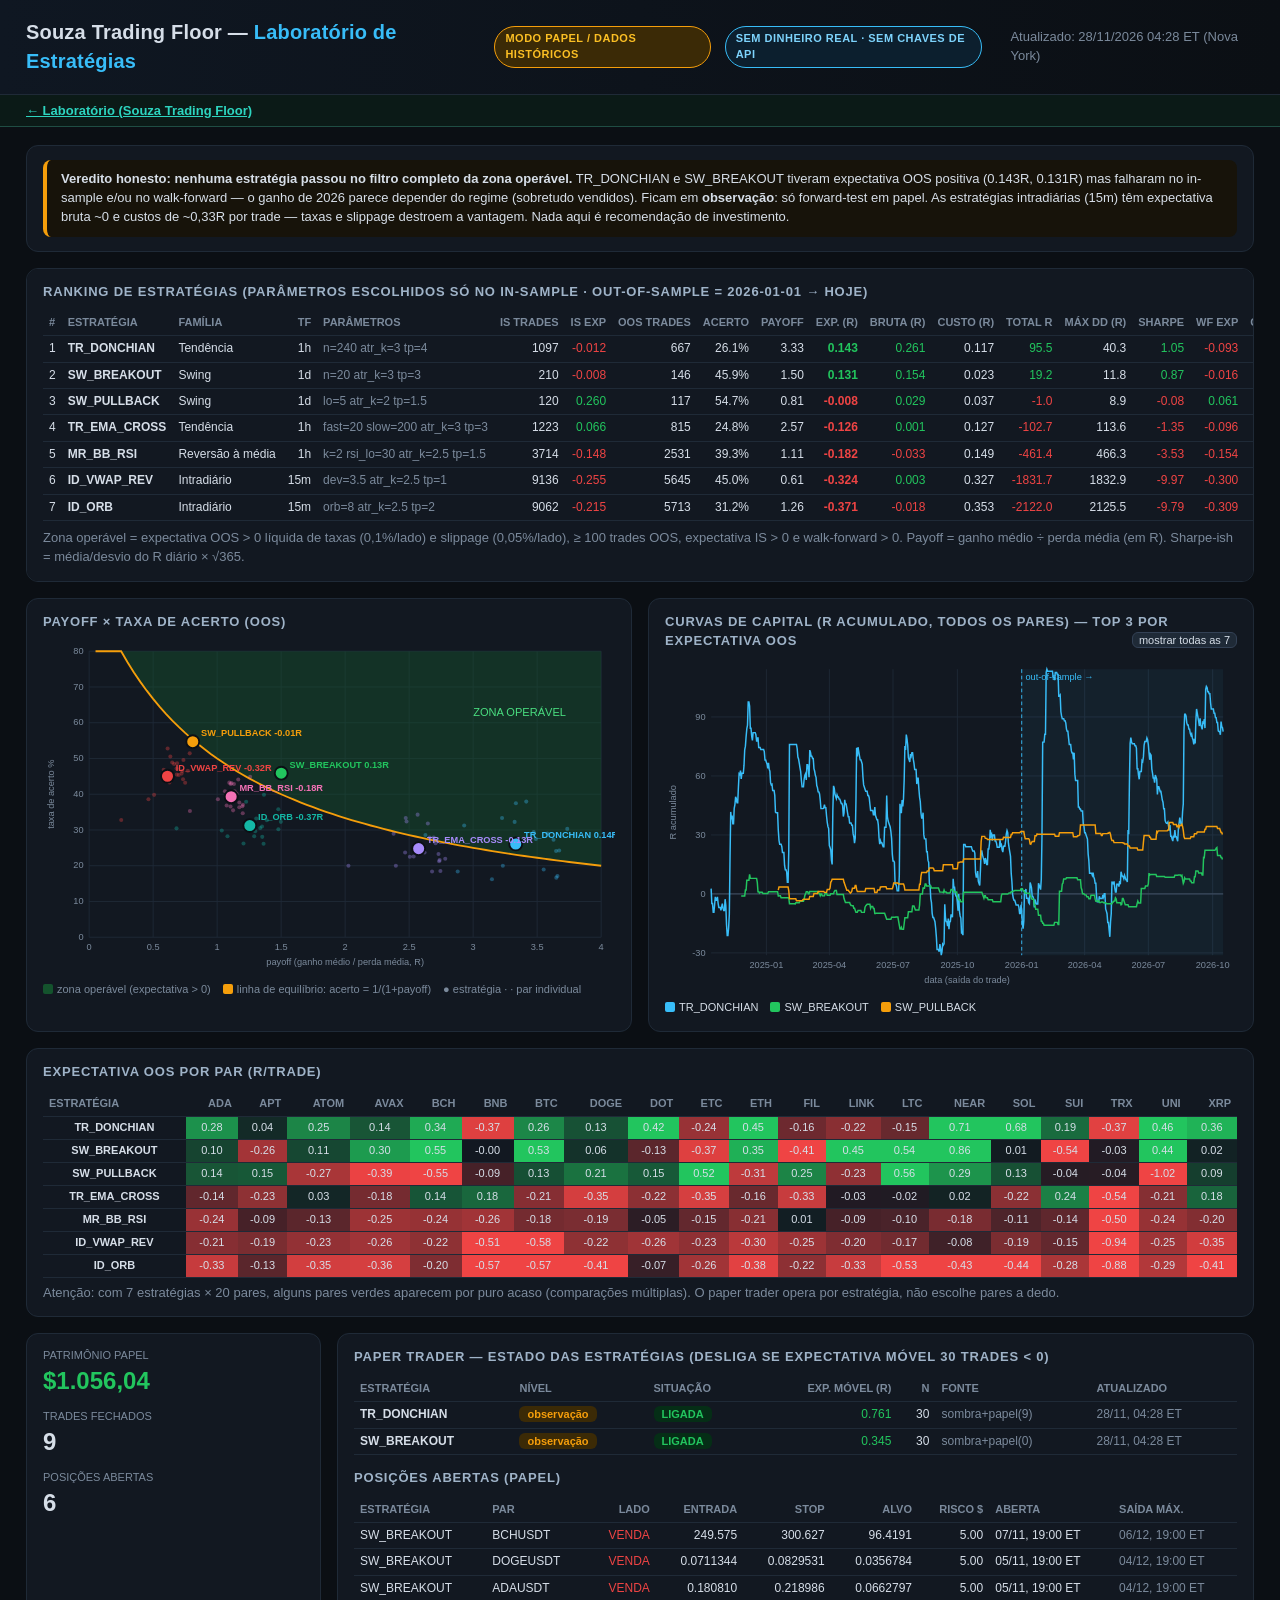
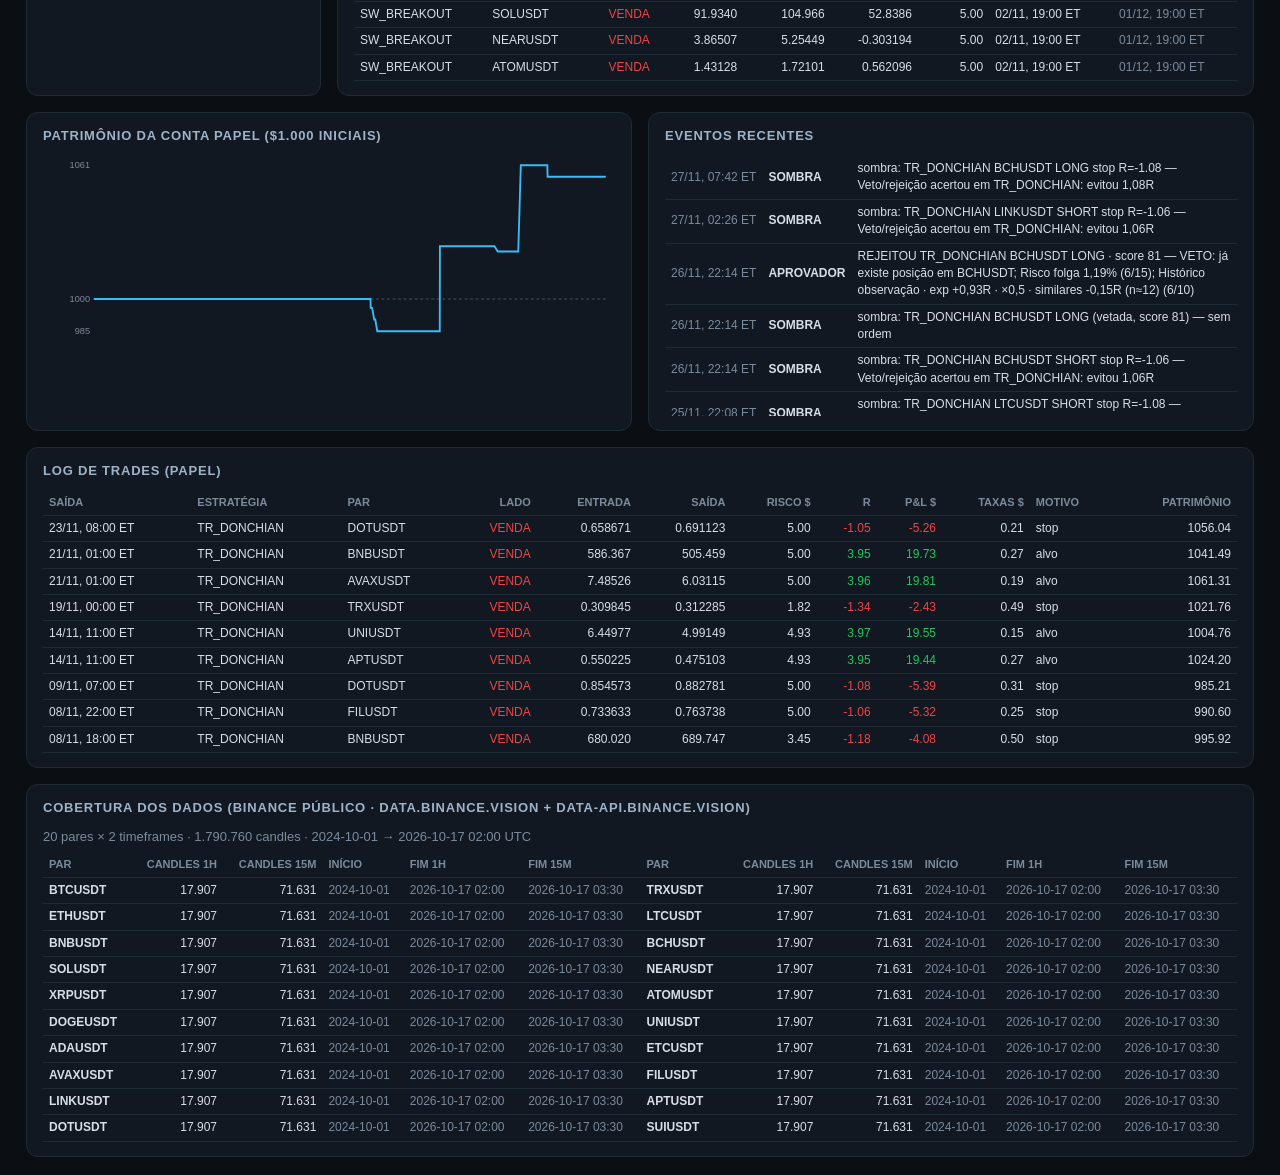
==== commit 9272cf2a: "Laboratório: dados de papel 2026-11-28T09:28Z · patrimônio $1085.85 · 6 posições" ====
--- a/lab/painel.html
+++ b/lab/painel.html
@@ -40,7 +40,7 @@
 <div class="card c12"><h2>Cobertura dos dados (Binance público · data.binance.vision + data-api.binance.vision)</h2><div id="cov"></div></div>
 </main>
 <script>
-const D = {"summary": [{"strategy": "TR_DONCHIAN", "family": "Tend\u00eancia", "tf": "1h", "params": {"n": 240, "atr_k": 3.0, "tp": 4.0}, "grid_size": 12, "grid_oos_pos_frac": 0.25, "is_trades": 1097, "is_win_rate": 0.224247949, "is_payoff": 3.4100526432, "is_expectancy": -0.0118720514, "is_total_R": -13.023640382, "is_max_dd_R": 111.0956678342, "is_sharpe": -0.0912340704, "is_pf": 0.9857496477, "oos_trades": 667, "oos_win_rate": 0.2608695652, "oos_payoff": 3.3325785343, "oos_expectancy": 0.143246546, "oos_total_R": 95.5454461988, "oos_max_dd_R": 40.252699383, "oos_sharpe": 1.0455759186, "oos_pf": 1.1762041886, "oos_cost_R": 0.1174264114, "oos_gross_exp": 0.2606729574, "is_gross_exp": 0.0797462181, "wf_trades": 2250, "wf_expectancy": -0.0934441978, "wf_total_R": -210.2494449814, "wf_folds": {"2025-04-01": -0.062, "2025-10-01": -0.234, "2026-04-01": 0.116}, "oos_long_exp": 0.0822505636, "oos_short_exp": 0.2101886777, "oos_long_n": 349, "oos_short_n": 318, "operable": false, "status": "observa\u00e7\u00e3o", "rank": 1}, {"strategy": "SW_BREAKOUT", "family": "Swing", "tf": "1d", "params": {"n": 20, "atr_k": 3.0, "tp": 3.0}, "grid_size": 12, "grid_oos_pos_frac": 1.0, "is_trades": 210, "is_win_rate": 0.4428571429, "is_payoff": 1.2345279214, "is_expectancy": -0.0080360827, "is_total_R": -1.6875773701, "is_max_dd_R": 16.1370976986, "is_sharpe": -0.0883186426, "is_pf": 0.9812914247, "oos_trades": 146, "oos_win_rate": 0.4589041096, "oos_payoff": 1.5005970896, "oos_expectancy": 0.1314318951, "oos_total_R": 19.1890566828, "oos_max_dd_R": 11.8064210652, "oos_sharpe": 0.8710981985, "oos_pf": 1.2726582912, "oos_cost_R": 0.0228920025, "oos_gross_exp": 0.1543238976, "is_gross_exp": 0.0083871997, "wf_trades": 329, "wf_expectancy": -0.0163256589, "wf_total_R": -5.3711417629, "wf_folds": {"2025-04-01": -0.128, "2025-10-01": -0.077, "2026-04-01": 0.215}, "oos_long_exp": -0.0795760252, "oos_short_exp": 0.3734703918, "oos_long_n": 78, "oos_short_n": 68, "operable": false, "status": "observa\u00e7\u00e3o", "rank": 2}, {"strategy": "SW_PULLBACK", "family": "Swing", "tf": "1d", "params": {"lo": 5, "atr_k": 2.0, "tp": 1.5}, "grid_size": 12, "grid_oos_pos_frac": 0.75, "is_trades": 120, "is_win_rate": 0.625, "is_payoff": 1.2107336509, "is_expectancy": 0.2598996223, "is_total_R": 31.1879546737, "is_max_dd_R": 2.4955010447, "is_sharpe": 2.0693741194, "is_pf": 2.0178894182, "oos_trades": 117, "oos_win_rate": 0.547008547, "oos_payoff": 0.8095313688, "oos_expectancy": -0.0083451064, "oos_total_R": -0.9763774543, "oos_max_dd_R": 8.9019817582, "oos_sharpe": -0.0822919164, "oos_pf": 0.9775473133, "oos_cost_R": 0.037381835, "oos_gross_exp": 0.0290367285, "is_gross_exp": 0.2852961341, "wf_trades": 263, "wf_expectancy": 0.0614408973, "wf_total_R": 16.1589560008, "wf_folds": {"2025-04-01": 0.017, "2025-10-01": 0.319, "2026-04-01": -0.062}, "oos_long_exp": -0.0522905309, "oos_short_exp": 0.0012679552, "oos_long_n": 21, "oos_short_n": 96, "operable": false, "status": "reprovada", "rank": 3}, {"strategy": "TR_EMA_CROSS", "family": "Tend\u00eancia", "tf": "1h", "params": {"fast": 20, "slow": 200, "atr_k": 3.0, "tp": 3.0}, "grid_size": 16, "grid_oos_pos_frac": 0.0, "is_trades": 1223, "is_win_rate": 0.2935404742, "is_payoff": 2.6158611171, "is_expectancy": 0.0661848178, "is_total_R": 80.9440321822, "is_max_dd_R": 51.8244436664, "is_sharpe": 0.6009859126, "is_pf": 1.0869145151, "oos_trades": 815, "oos_win_rate": 0.2478527607, "oos_payoff": 2.5742140177, "oos_expectancy": -0.1260733216, "oos_total_R": -102.749757098, "oos_max_dd_R": 113.6010347298, "oos_sharpe": -1.3506148787, "oos_pf": 0.8482728085, "oos_cost_R": 0.1270667081, "oos_gross_exp": 0.0009933865, "is_gross_exp": 0.1623277963, "wf_trades": 1760, "wf_expectancy": -0.0964790228, "wf_total_R": -169.8030800776, "wf_folds": {"2025-04-01": -0.039, "2025-10-01": -0.12, "2026-04-01": -0.142}, "oos_long_exp": -0.0585785499, "oos_short_exp": -0.186802883, "oos_long_n": 386, "oos_short_n": 429, "operable": false, "status": "reprovada", "rank": 4}, {"strategy": "MR_BB_RSI", "family": "Revers\u00e3o \u00e0 m\u00e9dia", "tf": "1h", "params": {"k": 2.0, "rsi_lo": 30, "atr_k": 2.5, "tp": 1.5}, "grid_size": 16, "grid_oos_pos_frac": 0.0, "is_trades": 3714, "is_win_rate": 0.4025309639, "is_payoff": 1.133684373, "is_expectancy": -0.147893427, "is_total_R": -549.2761880057, "is_max_dd_R": 556.495534933, "is_sharpe": -2.7729747832, "is_pf": 0.7637936628, "oos_trades": 2531, "oos_win_rate": 0.3931252469, "oos_payoff": 1.1094605733, "oos_expectancy": -0.1822965803, "oos_total_R": -461.3926448271, "oos_max_dd_R": 466.2771366301, "oos_sharpe": -3.5324866973, "oos_pf": 0.7186935354, "oos_cost_R": 0.14884773, "oos_gross_exp": -0.0334488504, "is_gross_exp": -0.034114595, "wf_trades": 4107, "wf_expectancy": -0.1536121592, "wf_total_R": -630.885137648, "wf_folds": {"2025-04-01": -0.154, "2025-10-01": -0.273, "2026-04-01": -0.093}, "oos_long_exp": -0.1412687301, "oos_short_exp": -0.22374807, "oos_long_n": 1272, "oos_short_n": 1259, "operable": false, "status": "reprovada", "rank": 5}, {"strategy": "ID_VWAP_REV", "family": "Intradi\u00e1rio", "tf": "15m", "params": {"dev": 3.5, "atr_k": 2.5, "tp": 1.0}, "grid_size": 8, "grid_oos_pos_frac": 0.0, "is_trades": 9136, "is_win_rate": 0.4539185639, "is_payoff": 0.6925728009, "is_expectancy": -0.2550655751, "is_total_R": -2330.2790941412, "is_max_dd_R": 2332.1781036542, "is_sharpe": -7.9171392944, "is_pf": 0.5756863911, "oos_trades": 5645, "oos_win_rate": 0.4503100089, "oos_payoff": 0.6121779575, "oos_expectancy": -0.3244793887, "oos_total_R": -1831.6861489703, "oos_max_dd_R": 1832.8504908079, "oos_sharpe": -9.9667137877, "oos_pf": 0.501500602, "oos_cost_R": 0.3272088153, "oos_gross_exp": 0.0027294267, "is_gross_exp": -0.0109757687, "wf_trades": 16630, "wf_expectancy": -0.3002728153, "wf_total_R": -4993.536918635, "wf_folds": {"2025-04-01": -0.279, "2025-10-01": -0.306, "2026-04-01": -0.313}, "oos_long_exp": -0.2701485107, "oos_short_exp": -0.3746452078, "oos_long_n": 2710, "oos_short_n": 2935, "operable": false, "status": "reprovada", "rank": 6}, {"strategy": "ID_ORB", "family": "Intradi\u00e1rio", "tf": "15m", "params": {"orb": 8, "atr_k": 2.5, "tp": 2.0}, "grid_size": 8, "grid_oos_pos_frac": 0.0, "is_trades": 9062, "is_win_rate": 0.343853454, "is_payoff": 1.3791226887, "is_expectancy": -0.2154255248, "is_total_R": -1952.1861059336, "is_max_dd_R": 1952.1861059336, "is_sharpe": -5.0362161953, "is_pf": 0.7227289435, "oos_trades": 5713, "oos_win_rate": 0.3122702608, "oos_payoff": 1.2551260281, "oos_expectancy": -0.3714367067, "oos_total_R": -2122.0179052781, "oos_max_dd_R": 2125.5145824898, "oos_sharpe": -9.7880990108, "oos_pf": 0.5699019685, "oos_cost_R": 0.3531349194, "oos_gross_exp": -0.0183017873, "is_gross_exp": 0.0484661742, "wf_trades": 11182, "wf_expectancy": -0.309157366, "wf_total_R": -3456.9976667618, "wf_folds": {"2025-04-01": -0.263, "2025-10-01": -0.29, "2026-04-01": -0.369}, "oos_long_exp": -0.4007941102, "oos_short_exp": -0.3434935136, "oos_long_n": 2786, "oos_short_n": 2927, "operable": false, "status": "reprovada", "rank": 7}], "per_pair": [{"strategy": "MR_BB_RSI", "pair": "ADAUSDT", "is_trades": 182, "is_win_rate": 0.3956043956043956, "is_payoff": 1.1369860306864974, "is_expectancy": -0.1573302900613325, "is_total_R": -28.634112791162515, "is_max_dd_R": 35.39616040299004, "is_sharpe": -1.6322734473856002, "is_pf": 0.7442090382675255, "oos_trades": 133, "oos_win_rate": 0.3684210526315789, "oos_payoff": 1.0740762590463186, "oos_expectancy": -0.24467541498233156, "oos_total_R": -32.54183019265011, "oos_max_dd_R": 34.95338158029625, "oos_sharpe": -2.6603204327032146, "oos_pf": 0.6265444844436858, "pair_ok": false}, {"strategy": "MR_BB_RSI", "pair": "APTUSDT", "is_trades": 166, "is_win_rate": 0.39759036144578314, "is_payoff": 1.1257761137023699, "is_expectancy": -0.16229688026794495, "is_total_R": -26.941282124478857, "is_max_dd_R": 32.02706812865001, "is_sharpe": -1.614694612865039, "is_pf": 0.7430122350435642, "oos_trades": 116, "oos_win_rate": 0.43103448275862066, "oos_payoff": 1.1118238385672738, "oos_expectancy": -0.0929316267832062, "oos_total_R": -10.780068706851923, "oos_max_dd_R": 16.685602636677938, "oos_sharpe": -0.9274435566081519, "oos_pf": 0.8422907867933891, "pair_ok": false}, {"strategy": "MR_BB_RSI", "pair": "ATOMUSDT", "is_trades": 178, "is_win_rate": 0.43820224719101125, "is_payoff": 1.2127776926897262, "is_expectancy": -0.03126742410704913, "is_total_R": -5.565601491054743, "is_max_dd_R": 21.821308593678538, "is_sharpe": -0.30943880497927934, "is_pf": 0.9459666002979864, "oos_trades": 120, "oos_win_rate": 0.4083333333333333, "oos_payoff": 1.1367379966444047, "oos_expectancy": -0.1322573830545891, "oos_total_R": -15.870885966550686, "oos_max_dd_R": 20.20312549204715, "oos_sharpe": -1.3800399819810751, "oos_pf": 0.7845093216278286, "pair_ok": false}, {"strategy": "MR_BB_RSI", "pair": "AVAXUSDT", "is_trades": 181, "is_win_rate": 0.35359116022099446, "is_payoff": 1.1312600511216961, "is_expectancy": -0.2572347986731656, "is_total_R": -46.55949855984295, "is_max_dd_R": 50.403126124522274, "is_sharpe": -2.6947488728539932, "is_pf": 0.6188089168528935, "oos_trades": 124, "oos_win_rate": 0.3548387096774194, "oos_payoff": 1.1244359921815088, "oos_expectancy": -0.2507437858700394, "oos_total_R": -31.092229447884886, "oos_max_dd_R": 35.34202500010324, "oos_sharpe": -2.69560243719365, "oos_pf": 0.6184397956998299, "pair_ok": false}, {"strategy": "MR_BB_RSI", "pair": "BCHUSDT", "is_trades": 172, "is_win_rate": 0.5116279069767442, "is_payoff": 1.182904950101639, "is_expectancy": 0.12041086106508657, "is_total_R": 20.71066810319489, "is_max_dd_R": 10.7119771118629, "is_sharpe": 1.1713720429057364, "is_pf": 1.2392337572493362, "oos_trades": 127, "oos_win_rate": 0.3858267716535433, "oos_payoff": 1.0061019015372614, "oos_expectancy": -0.24063563252789902, "oos_total_R": -30.560725331043177, "oos_max_dd_R": 33.47071870080304, "oos_sharpe": -2.4446406809092545, "oos_pf": 0.6320383740426386, "pair_ok": false}, {"strategy": "MR_BB_RSI", "pair": "BNBUSDT", "is_trades": 188, "is_win_rate": 0.35638297872340424, "is_payoff": 1.1184216162186023, "is_expectancy": -0.2635732659344737, "is_total_R": -49.55177399568105, "is_max_dd_R": 56.33143064648804, "is_sharpe": -2.591793029264149, "is_pf": 0.619291308154102, "oos_trades": 134, "oos_win_rate": 0.3656716417910448, "oos_payoff": 1.1046975668434158, "oos_expectancy": -0.2597169427549857, "oos_total_R": -34.802070329168075, "oos_max_dd_R": 36.18539327835721, "oos_sharpe": -2.7747412487386725, "oos_pf": 0.636825656180322, "pair_ok": false}, {"strategy": "MR_BB_RSI", "pair": "BTCUSDT", "is_trades": 214, "is_win_rate": 0.3644859813084112, "is_payoff": 1.038328908944124, "is_expectancy": -0.29218511052270985, "is_total_R": -62.52761365185993, "is_max_dd_R": 66.6741122196173, "is_sharpe": -3.150897239326647, "is_pf": 0.5955121683650123, "oos_trades": 147, "oos_win_rate": 0.40816326530612246, "oos_payoff": 1.061100851460151, "oos_expectancy": -0.17765336205091942, "oos_total_R": -26.115044221485157, "oos_max_dd_R": 35.64179322892259, "oos_sharpe": -1.8911676835213347, "oos_pf": 0.7317936906621729, "pair_ok": false}, {"strategy": "MR_BB_RSI", "pair": "DOGEUSDT", "is_trades": 197, "is_win_rate": 0.39593908629441626, "is_payoff": 1.1676295226574622, "is_expectancy": -0.1425152514948882, "is_total_R": -28.075504544492986, "is_max_dd_R": 28.35342996617579, "is_sharpe": -1.5155357215657104, "is_pf": 0.7653369980443869, "oos_trades": 130, "oos_win_rate": 0.3769230769230769, "oos_payoff": 1.1734191272561592, "oos_expectancy": -0.18870753620311193, "oos_total_R": -24.53197970640456, "oos_max_dd_R": 24.977953426228325, "oos_sharpe": -1.9483185775938408, "oos_pf": 0.709846138710516, "pair_ok": false}, {"strategy": "MR_BB_RSI", "pair": "DOTUSDT", "is_trades": 182, "is_win_rate": 0.37362637362637363, "is_payoff": 1.154461355202295, "is_expectancy": -0.2046370148332361, "is_total_R": -37.243936699648955, "is_max_dd_R": 47.10541690525787, "is_sharpe": -2.063030096489664, "is_pf": 0.6886260715241761, "oos_trades": 127, "oos_win_rate": 0.4409448818897638, "oos_payoff": 1.1650949689052696, "oos_expectancy": -0.047010351336712435, "oos_total_R": -5.970314619762482, "oos_max_dd_R": 15.038776491234037, "oos_sharpe": -0.5112985732413707, "oos_pf": 0.9189481444886635, "pair_ok": false}, {"strategy": "MR_BB_RSI", "pair": "ETCUSDT", "is_trades": 186, "is_win_rate": 0.45698924731182794, "is_payoff": 1.1478940471971717, "is_expectancy": -0.019360059187301607, "is_total_R": -3.6009710088381004, "is_max_dd_R": 14.791976157982013, "is_sharpe": -0.19838661916310957, "is_pf": 0.9660494456609859, "oos_trades": 112, "oos_win_rate": 0.4017857142857143, "oos_payoff": 1.1383925071039191, "oos_expectancy": -0.146820980474772, "oos_total_R": -16.443949813174466, "oos_max_dd_R": 19.777518753256622, "oos_sharpe": -1.5060696191126992, "oos_pf": 0.7645919823832295, "pair_ok": false}, {"strategy": "MR_BB_RSI", "pair": "ETHUSDT", "is_trades": 211, "is_win_rate": 0.3696682464454976, "is_payoff": 1.0391567089902325, "is_expectancy": -0.25752449825429746, "is_total_R": -54.33766913165673, "is_max_dd_R": 57.9794383454683, "is_sharpe": -2.8256928876700678, "is_pf": 0.609430250385249, "oos_trades": 132, "oos_win_rate": 0.36363636363636365, "oos_payoff": 1.1730026419389379, "oos_expectancy": -0.21454659669340823, "oos_total_R": -28.32015076352989, "oos_max_dd_R": 32.76345760889852, "oos_sharpe": -2.2630814887012334, "oos_pf": 0.6702872239651074, "pair_ok": false}, {"strategy": "MR_BB_RSI", "pair": "FILUSDT", "is_trades": 179, "is_win_rate": 0.4134078212290503, "is_payoff": 1.2299460153673358, "is_expectancy": -0.07856052294986665, "is_total_R": -14.062333608026123, "is_max_dd_R": 23.428782264896242, "is_sharpe": -0.812287136531853, "is_pf": 0.8668190965445985, "oos_trades": 127, "oos_win_rate": 0.44881889763779526, "oos_payoff": 1.2578555999663048, "oos_expectancy": 0.013642001652146324, "oos_total_R": 1.7325342098225867, "oos_max_dd_R": 13.481934609330553, "oos_sharpe": 0.1464648501767016, "oos_pf": 1.0242538456868482, "pair_ok": false}, {"strategy": "MR_BB_RSI", "pair": "LINKUSDT", "is_trades": 179, "is_win_rate": 0.4245810055865922, "is_payoff": 1.132373422103564, "is_expectancy": -0.09645957523626014, "is_total_R": -17.266263967290577, "is_max_dd_R": 28.395807682429847, "is_sharpe": -1.0087438957444688, "is_pf": 0.8355376706783579, "oos_trades": 112, "oos_win_rate": 0.42857142857142855, "oos_payoff": 1.131343272846905, "oos_expectancy": -0.0931231000858859, "oos_total_R": -10.42978720961922, "oos_max_dd_R": 19.546590041833007, "oos_sharpe": -0.9490240954138083, "oos_pf": 0.8485074546351788, "pair_ok": false}, {"strategy": "MR_BB_RSI", "pair": "LTCUSDT", "is_trades": 163, "is_win_rate": 0.4539877300613497, "is_payoff": 1.2206345171826407, "is_expectancy": 0.008064893047712922, "is_total_R": 1.314577566777199, "is_max_dd_R": 19.54815688554009, "is_sharpe": 0.07977785585669105, "is_pf": 1.0149095985563528, "oos_trades": 111, "oos_win_rate": 0.43243243243243246, "oos_payoff": 1.0951224246088227, "oos_expectancy": -0.1003545690802056, "oos_total_R": -11.139357167902824, "oos_max_dd_R": 20.556165685083457, "oos_sharpe": -1.0073363214581752, "oos_pf": 0.8343789901781506, "pair_ok": false}, {"strategy": "MR_BB_RSI", "pair": "NEARUSDT", "is_trades": 174, "is_win_rate": 0.4367816091954023, "is_payoff": 1.121595923464728, "is_expectancy": -0.07635790097270397, "is_total_R": -13.286274769250493, "is_max_dd_R": 23.90873147861203, "is_sharpe": -0.7431392434632664, "is_pf": 0.8698090835032584, "oos_trades": 108, "oos_win_rate": 0.37037037037037035, "oos_payoff": 1.2016088590901801, "oos_expectancy": -0.18495098979604993, "oos_total_R": -19.9747068979734, "oos_max_dd_R": 28.10799558296621, "oos_sharpe": -1.776571385891464, "oos_pf": 0.7068287406412825, "pair_ok": false}, {"strategy": "MR_BB_RSI", "pair": "SOLUSDT", "is_trades": 178, "is_win_rate": 0.42134831460674155, "is_payoff": 1.1251882786433642, "is_expectancy": -0.11015479481284055, "is_total_R": -19.60755347668563, "is_max_dd_R": 32.926198325310345, "is_sharpe": -1.1342130793698773, "is_pf": 0.8193118533810905, "oos_trades": 133, "oos_win_rate": 0.42857142857142855, "oos_payoff": 1.1054498036637477, "oos_expectancy": -0.10611416579943622, "oos_total_R": -14.11318405132502, "oos_max_dd_R": 22.07065478495246, "oos_sharpe": -1.2181235699904327, "oos_pf": 0.8290873527478106, "pair_ok": false}, {"strategy": "MR_BB_RSI", "pair": "SUIUSDT", "is_trades": 169, "is_win_rate": 0.39644970414201186, "is_payoff": 1.0230152642051413, "is_expectancy": -0.20134625018001634, "is_total_R": -34.027516280422745, "is_max_dd_R": 42.07455847162052, "is_sharpe": -2.1031755550962163, "is_pf": 0.671980614722985, "oos_trades": 122, "oos_win_rate": 0.4016393442622951, "oos_payoff": 1.1513141643726335, "oos_expectancy": -0.138317651329005, "oos_total_R": -16.874753462138635, "oos_max_dd_R": 21.75924526512498, "oos_sharpe": -1.45067190209512, "oos_pf": 0.7727999185514937, "pair_ok": false}, {"strategy": "MR_BB_RSI", "pair": "TRXUSDT", "is_trades": 230, "is_win_rate": 0.36086956521739133, "is_payoff": 1.0831581115335251, "is_expectancy": -0.29425723200567266, "is_total_R": -67.67916336130475, "is_max_dd_R": 71.41817762528, "is_sharpe": -3.079697424239081, "is_pf": 0.6115790697774325, "oos_trades": 150, "oos_win_rate": 0.35333333333333333, "oos_payoff": 0.7872920657211196, "oos_expectancy": -0.5009609859979014, "oos_total_R": -75.14414789968528, "oos_max_dd_R": 78.2205890230337, "oos_sharpe": -5.266965776025881, "oos_pf": 0.4301698915795808, "pair_ok": false}, {"strategy": "MR_BB_RSI", "pair": "UNIUSDT", "is_trades": 174, "is_win_rate": 0.41954022988505746, "is_payoff": 1.136782498709983, "is_expectancy": -0.10500060691733104, "is_total_R": -18.270105603615608, "is_max_dd_R": 25.352459477685006, "is_sharpe": -1.0250117618425751, "is_pf": 0.8216348753052353, "oos_trades": 124, "oos_win_rate": 0.3467741935483871, "oos_payoff": 1.2000895657841129, "oos_expectancy": -0.23933155684532206, "oos_total_R": -29.67711304881993, "oos_max_dd_R": 35.2045389066948, "oos_sharpe": -2.522791214319087, "oos_pf": 0.6370845843051463, "pair_ok": false}, {"strategy": "MR_BB_RSI", "pair": "XRPUSDT", "is_trades": 211, "is_win_rate": 0.35545023696682465, "is_payoff": 1.234360681671528, "is_expectancy": -0.2088353488642371, "is_total_R": -44.06425861035402, "is_max_dd_R": 48.63764796545357, "is_sharpe": -2.1939572529278912, "is_pf": 0.6807136112159162, "oos_trades": 142, "oos_win_rate": 0.36619718309859156, "oos_payoff": 1.1968788512549962, "oos_expectancy": -0.20241464930259354, "oos_total_R": -28.742880200968298, "oos_max_dd_R": 35.56973313702306, "oos_sharpe": -2.3923649333022583, "oos_pf": 0.6915300029473311, "pair_ok": false}, {"strategy": "TR_EMA_CROSS", "pair": "ADAUSDT", "is_trades": 64, "is_win_rate": 0.265625, "is_payoff": 2.664102289344985, "is_expectancy": -0.0286161938306891, "is_total_R": -1.8314364051641034, "is_max_dd_R": 10.459779506301466, "is_sharpe": -0.11638521528208713, "is_pf": 0.9636114663588244, "oos_trades": 43, "oos_win_rate": 0.23255813953488372, "oos_payoff": 2.729372292155101, "oos_expectancy": -0.14271363791548852, "oos_total_R": -6.136686430366006, "oos_max_dd_R": 21.40629240495659, "oos_sharpe": -0.6151866821444522, "oos_pf": 0.8270825127742731, "pair_ok": false}, {"strategy": "TR_EMA_CROSS", "pair": "APTUSDT", "is_trades": 57, "is_win_rate": 0.2807017543859649, "is_payoff": 2.6371565879952996, "is_expectancy": 0.022086201041776114, "is_total_R": 1.2589134593812363, "is_max_dd_R": 13.921331679564044, "is_sharpe": 0.08511862977337917, "is_pf": 1.029134278242068, "oos_trades": 40, "oos_win_rate": 0.225, "oos_payoff": 2.505809919194609, "oos_expectancy": -0.2250070546080233, "oos_total_R": -9.00028218432093, "oos_max_dd_R": 9.00028218432093, "oos_sharpe": -1.0008700103735586, "oos_pf": 0.7274932023468219, "pair_ok": false}, {"strategy": "TR_EMA_CROSS", "pair": "ATOMUSDT", "is_trades": 58, "is_win_rate": 0.3103448275862069, "is_payoff": 2.58873894136608, "is_expectancy": 0.12221356085888108, "is_total_R": 7.088386529815106, "is_max_dd_R": 10.003416822431316, "is_sharpe": 0.4608222977177861, "is_pf": 1.1649325236147359, "oos_trades": 43, "oos_win_rate": 0.27906976744186046, "oos_payoff": 2.6921568122398476, "oos_expectancy": 0.03302094954839729, "oos_total_R": 1.4199008305810832, "oos_max_dd_R": 11.668975124033372, "oos_sharpe": 0.1312882190165144, "oos_pf": 1.0421252176412312, "pair_ok": true}, {"strategy": "TR_EMA_CROSS", "pair": "AVAXUSDT", "is_trades": 68, "is_win_rate": 0.3235294117647059, "is_payoff": 2.7582047025819225, "is_expectancy": 0.23063689580059424, "is_total_R": 15.683308914440408, "is_max_dd_R": 8.646347195628959, "is_sharpe": 0.8997854246139017, "is_pf": 1.319141379495702, "oos_trades": 41, "oos_win_rate": 0.21951219512195122, "oos_payoff": 2.7819907519284897, "oos_expectancy": -0.17917298794370828, "oos_total_R": -7.34609250569204, "oos_max_dd_R": 12.82192141289286, "oos_sharpe": -0.8151828048244132, "oos_pf": 0.7824348989798877, "pair_ok": false}, {"strategy": "TR_EMA_CROSS", "pair": "BCHUSDT", "is_trades": 63, "is_win_rate": 0.25396825396825395, "is_payoff": 2.5012518694001487, "is_expectancy": -0.11975072449360949, "is_total_R": -7.544295643097401, "is_max_dd_R": 17.986204625051467, "is_sharpe": -0.5284752516687018, "is_pf": 0.8514899980936677, "oos_trades": 34, "oos_win_rate": 0.3235294117647059, "oos_payoff": 2.4795724955796157, "oos_expectancy": 0.13912590260310517, "oos_total_R": 4.730280688505575, "oos_max_dd_R": 8.005931186169095, "oos_sharpe": 0.5299224221670161, "oos_pf": 1.1858824978859033, "pair_ok": false}, {"strategy": "TR_EMA_CROSS", "pair": "BNBUSDT", "is_trades": 55, "is_win_rate": 0.23636363636363636, "is_payoff": 2.443536266719784, "is_expectancy": -0.20454610579295873, "is_total_R": -11.250035818612734, "is_max_dd_R": 17.678227897742985, "is_sharpe": -0.8009149217866455, "is_pf": 0.756332653984695, "oos_trades": 42, "oos_win_rate": 0.3333333333333333, "oos_payoff": 2.4733830657882008, "oos_expectancy": 0.1838072475115856, "oos_total_R": 7.719904395486595, "oos_max_dd_R": 9.002303308678409, "oos_sharpe": 0.7205029556910045, "oos_pf": 1.2366915328941004, "pair_ok": false}, {"strategy": "TR_EMA_CROSS", "pair": "BTCUSDT", "is_trades": 60, "is_win_rate": 0.35, "is_payoff": 2.3528278752506706, "is_expectancy": 0.19552902057723912, "is_total_R": 11.73174123463434, "is_max_dd_R": 12.920150769237809, "is_sharpe": 0.733540815838908, "is_pf": 1.2669073174426688, "oos_trades": 38, "oos_win_rate": 0.23684210526315788, "oos_payoff": 2.4684313668493196, "oos_expectancy": -0.20789289073648176, "oos_total_R": -7.899929847986311, "oos_max_dd_R": 10.121929978177764, "oos_sharpe": -0.8172193116756195, "oos_pf": 0.7660649069532373, "pair_ok": false}, {"strategy": "TR_EMA_CROSS", "pair": "DOGEUSDT", "is_trades": 56, "is_win_rate": 0.30357142857142855, "is_payoff": 2.760648138896459, "is_expectancy": 0.1512119595840444, "is_total_R": 8.467869736706488, "is_max_dd_R": 12.794421810087664, "is_sharpe": 0.5556954706883487, "is_pf": 1.203359445159995, "oos_trades": 40, "oos_win_rate": 0.2, "oos_payoff": 2.3961443314162842, "oos_expectancy": -0.35142805863320975, "oos_total_R": -14.057122345328393, "oos_max_dd_R": 24.658241437263474, "oos_sharpe": -1.5830198865057015, "oos_pf": 0.5990360828540711, "pair_ok": false}, {"strategy": "TR_EMA_CROSS", "pair": "DOTUSDT", "is_trades": 57, "is_win_rate": 0.3157894736842105, "is_payoff": 2.805187845949856, "is_expectancy": 0.21158026970681448, "is_total_R": 12.060075373288424, "is_max_dd_R": 10.762433488672206, "is_sharpe": 0.772413048974371, "is_pf": 1.2947020827460873, "oos_trades": 47, "oos_win_rate": 0.2127659574468085, "oos_payoff": 2.734210534338147, "oos_expectancy": -0.22065113481380255, "oos_total_R": -10.370603336248722, "oos_max_dd_R": 13.297851865219751, "oos_sharpe": -1.0416076345711276, "oos_pf": 0.738975820091391, "pair_ok": false}, {"strategy": "TR_EMA_CROSS", "pair": "ETCUSDT", "is_trades": 58, "is_win_rate": 0.3103448275862069, "is_payoff": 2.616863253104725, "is_expectancy": 0.13144901132488876, "is_total_R": 7.624042656843548, "is_max_dd_R": 12.454544638427926, "is_sharpe": 0.49839816837504186, "is_pf": 1.1775884638971261, "oos_trades": 49, "oos_win_rate": 0.1836734693877551, "oos_payoff": 2.6790596423508783, "oos_expectancy": -0.35397746598514884, "oos_total_R": -17.344895833272286, "oos_max_dd_R": 24.773971395883667, "oos_sharpe": -1.7960703541436327, "oos_pf": 0.6027884195289476, "pair_ok": false}, {"strategy": "TR_EMA_CROSS", "pair": "ETHUSDT", "is_trades": 65, "is_win_rate": 0.3076923076923077, "is_payoff": 2.7065660935183082, "is_expectancy": 0.15163410017506984, "is_total_R": 9.856216511379543, "is_max_dd_R": 10.695792366573208, "is_sharpe": 0.582915798204176, "is_pf": 1.2029182637859148, "oos_trades": 38, "oos_win_rate": 0.23684210526315788, "oos_payoff": 2.620375193337074, "oos_expectancy": -0.15713095219547552, "oos_total_R": -5.970976183428068, "oos_max_dd_R": 14.073664382684125, "oos_sharpe": -0.6545027832830479, "oos_pf": 0.8132198875873679, "pair_ok": false}, {"strategy": "TR_EMA_CROSS", "pair": "FILUSDT", "is_trades": 59, "is_win_rate": 0.3898305084745763, "is_payoff": 2.548166830660888, "is_expectancy": 0.4083608671424253, "is_total_R": 24.093291161403105, "is_max_dd_R": 10.749061338167177, "is_sharpe": 1.4927405303458021, "is_pf": 1.627995475144456, "oos_trades": 54, "oos_win_rate": 0.18518518518518517, "oos_payoff": 2.7442406124029644, "oos_expectancy": -0.3292886262833501, "oos_total_R": -17.781585819300897, "oos_max_dd_R": 26.228931162989976, "oos_sharpe": -1.667819705571113, "oos_pf": 0.6236910482734009, "pair_ok": false}, {"strategy": "TR_EMA_CROSS", "pair": "LINKUSDT", "is_trades": 63, "is_win_rate": 0.30158730158730157, "is_payoff": 2.778548422639135, "is_expectancy": 0.14831200775850484, "is_total_R": 9.3436564887858, "is_max_dd_R": 7.998980783926466, "is_sharpe": 0.5835905301700313, "is_pf": 1.1998277279578082, "oos_trades": 38, "oos_win_rate": 0.2631578947368421, "oos_payoff": 2.706684091440284, "oos_expectancy": -0.02661099204369256, "oos_total_R": -1.0112176976603156, "oos_max_dd_R": 18.673222925211522, "oos_sharpe": -0.10442460080897695, "oos_pf": 0.9666728898001012, "pair_ok": false}, {"strategy": "TR_EMA_CROSS", "pair": "LTCUSDT", "is_trades": 67, "is_win_rate": 0.26865671641791045, "is_payoff": 2.584575216882655, "is_expectancy": -0.039867800001410346, "is_total_R": -2.6711426000944973, "is_max_dd_R": 9.01142893736388, "is_sharpe": -0.16691663089763786, "is_pf": 0.9494357939568937, "oos_trades": 38, "oos_win_rate": 0.2894736842105263, "oos_payoff": 2.3784221628863587, "oos_expectancy": -0.024362126931658724, "oos_total_R": -0.9257608234030315, "oos_max_dd_R": 15.989515094916085, "oos_sharpe": -0.09956998491885362, "oos_pf": 0.9689868071018499, "pair_ok": false}, {"strategy": "TR_EMA_CROSS", "pair": "NEARUSDT", "is_trades": 61, "is_win_rate": 0.36065573770491804, "is_payoff": 2.6989051335860634, "is_expectancy": 0.3523365815342044, "is_total_R": 21.49253147358647, "is_max_dd_R": 6.409172316040845, "is_sharpe": 1.280678378938671, "is_pf": 1.5224593061254719, "oos_trades": 43, "oos_win_rate": 0.27906976744186046, "oos_payoff": 2.6601691376546297, "oos_expectancy": 0.02280428559082607, "oos_total_R": 0.9805842804055174, "oos_max_dd_R": 12.57385822393131, "oos_sharpe": 0.0951606987643388, "oos_pf": 1.0297428919953404, "pair_ok": true}, {"strategy": "TR_EMA_CROSS", "pair": "SOLUSDT", "is_trades": 55, "is_win_rate": 0.2545454545454545, "is_payoff": 2.4356521762119963, "is_expectancy": -0.13445155750601775, "is_total_R": -7.394835662830979, "is_max_dd_R": 12.4568719379518, "is_sharpe": -0.5361697078534194, "is_pf": 0.8316861089504378, "oos_trades": 31, "oos_win_rate": 0.22580645161290322, "oos_payoff": 2.535091399678913, "oos_expectancy": -0.2199061163425423, "oos_total_R": -6.817089606618811, "oos_max_dd_R": 13.719314304128524, "oos_sharpe": -0.8782994110353414, "oos_pf": 0.739401658239683, "pair_ok": false}, {"strategy": "TR_EMA_CROSS", "pair": "SUIUSDT", "is_trades": 67, "is_win_rate": 0.23880597014925373, "is_payoff": 2.6748898035598296, "is_expectancy": -0.12898529493449915, "is_total_R": -8.642014760611442, "is_max_dd_R": 16.90099225746572, "is_sharpe": -0.5643638001116799, "is_pf": 0.8391811148422995, "oos_trades": 35, "oos_win_rate": 0.34285714285714286, "oos_payoff": 2.5661602998869504, "oos_expectancy": 0.23937021685471507, "oos_total_R": 8.377957589915027, "oos_max_dd_R": 9.260779546315046, "oos_sharpe": 0.8483625550158366, "oos_pf": 1.3388662434192786, "pair_ok": false}, {"strategy": "TR_EMA_CROSS", "pair": "TRXUSDT", "is_trades": 78, "is_win_rate": 0.19230769230769232, "is_payoff": 2.4646057932560224, "is_expectancy": -0.3883216530430976, "is_total_R": -30.2890889373616, "is_max_dd_R": 33.39539920957062, "is_sharpe": -1.8695815327738639, "is_pf": 0.5868109031561958, "oos_trades": 40, "oos_win_rate": 0.2, "oos_payoff": 2.0256831693127983, "oos_expectancy": -0.5356086564581217, "oos_total_R": -21.424346258324867, "oos_max_dd_R": 24.802496189149217, "oos_sharpe": -2.1977398770896936, "oos_pf": 0.5064207923281996, "pair_ok": false}, {"strategy": "TR_EMA_CROSS", "pair": "UNIUSDT", "is_trades": 57, "is_win_rate": 0.3157894736842105, "is_payoff": 2.703293317872509, "is_expectancy": 0.17885342965552117, "is_total_R": 10.194645490364707, "is_max_dd_R": 10.725093567798615, "is_sharpe": 0.6638852458310706, "is_pf": 1.2476738390180813, "oos_trades": 37, "oos_win_rate": 0.21621621621621623, "oos_payoff": 2.7384262042888077, "oos_expectancy": -0.2065405651045004, "oos_total_R": -7.642000908866514, "oos_max_dd_R": 17.429230033887958, "oos_sharpe": -0.8498220163635971, "oos_pf": 0.7554279184244987, "pair_ok": false}, {"strategy": "TR_EMA_CROSS", "pair": "XRPUSDT", "is_trades": 55, "is_win_rate": 0.32727272727272727, "is_payoff": 2.664075643556975, "is_expectancy": 0.21222187235243115, "is_total_R": 11.672202979383712, "is_max_dd_R": 8.847527074252536, "is_sharpe": 0.7626800413187173, "is_pf": 1.296036799568258, "oos_trades": 44, "oos_win_rate": 0.3181818181818182, "oos_payoff": 2.646025321116456, "oos_expectancy": 0.17614102040671187, "oos_total_R": 7.750204897895323, "oos_max_dd_R": 8.901663763056343, "oos_sharpe": 0.7189276070183886, "oos_pf": 1.2348118165210127, "pair_ok": true}, {"strategy": "TR_DONCHIAN", "pair": "ADAUSDT", "is_trades": 49, "is_win_rate": 0.3673469387755102, "is_payoff": 3.591530365602183, "is_expectancy": 0.7252095421883961, "is_total_R": 35.53526756723141, "is_max_dd_R": 6.197989220059959, "is_sharpe": 1.919034894537694, "is_pf": 2.085404728414171, "oos_trades": 33, "oos_win_rate": 0.2727272727272727, "oos_payoff": 3.6280733480806187, "oos_expectancy": 0.28080817750511555, "oos_total_R": 9.266669857668814, "oos_max_dd_R": 10.733288268872958, "oos_sharpe": 0.8400103619993519, "oos_pf": 1.360527505530232, "pair_ok": true}, {"strategy": "TR_DONCHIAN", "pair": "APTUSDT", "is_trades": 67, "is_win_rate": 0.1044776119402985, "is_payoff": 2.9305465819011074, "is_expectancy": -0.6239750599313724, "is_total_R": -41.80632901540196, "is_max_dd_R": 43.65226655309216, "is_sharpe": -3.2759521943053103, "is_pf": 0.3418971012217959, "oos_trades": 28, "oos_win_rate": 0.2857142857142857, "oos_payoff": 2.6271285048381103, "oos_expectancy": 0.038868365846830184, "oos_total_R": 1.088314243711247, "oos_max_dd_R": 7.598579809621388, "oos_sharpe": 0.12526991819817365, "oos_pf": 1.0508514019352442, "pair_ok": false}, {"strategy": "TR_DONCHIAN", "pair": "ATOMUSDT", "is_trades": 51, "is_win_rate": 0.23529411764705882, "is_payoff": 3.3901397251934724, "is_expectancy": 0.035037381921222494, "is_total_R": 1.786906477982345, "is_max_dd_R": 21.36402755459534, "is_sharpe": 0.10551015599255749, "is_pf": 1.0431199154441453, "oos_trades": 40, "oos_win_rate": 0.275, "oos_payoff": 3.4900183482312936, "oos_expectancy": 0.2529658703353538, "oos_total_R": 10.11863481341415, "oos_max_dd_R": 7.69282608548656, "oos_sharpe": 0.8466932337608563, "oos_pf": 1.3238000631222147, "pair_ok": true}, {"strategy": "TR_DONCHIAN", "pair": "AVAXUSDT", "is_trades": 51, "is_win_rate": 0.23529411764705882, "is_payoff": 3.7399177106493955, "is_expectancy": 0.12166411864249382, "is_total_R": 6.204870050767185, "is_max_dd_R": 12.362707504957246, "is_sharpe": 0.3792686579684945, "is_pf": 1.1507439109690447, "oos_trades": 33, "oos_win_rate": 0.24242424242424243, "oos_payoff": 3.6719076278464065, "oos_expectancy": 0.14223770809743508, "oos_total_R": 4.693844367215357, "oos_max_dd_R": 11.519326517623583, "oos_sharpe": 0.42666174121058675, "oos_pf": 1.17501044091085, "pair_ok": true}, {"strategy": "TR_DONCHIAN", "pair": "BCHUSDT", "is_trades": 53, "is_win_rate": 0.16981132075471697, "is_payoff": 3.0479498500061033, "is_expectancy": -0.3339474597727567, "is_total_R": -17.699215367956096, "is_max_dd_R": 27.390771917247477, "is_sharpe": -1.275180491046994, "is_pf": 0.6234442875012484, "oos_trades": 34, "oos_win_rate": 0.29411764705882354, "oos_payoff": 3.472907109972181, "oos_expectancy": 0.3391700659181728, "oos_total_R": 11.531782241217874, "oos_max_dd_R": 10.916099974313415, "oos_sharpe": 1.0051654067491766, "oos_pf": 1.4470446291550754, "pair_ok": false}, {"strategy": "TR_DONCHIAN", "pair": "BNBUSDT", "is_trades": 58, "is_win_rate": 0.1896551724137931, "is_payoff": 3.463432845248647, "is_expectancy": -0.17183976440072887, "is_total_R": -9.966706335242275, "is_max_dd_R": 15.823894551636025, "is_sharpe": -0.6262376521744388, "is_pf": 0.8105906659092578, "oos_trades": 37, "oos_win_rate": 0.16216216216216217, "oos_payoff": 3.1469447019668926, "oos_expectancy": -0.37036249774665686, "oos_total_R": -13.703412416626303, "oos_max_dd_R": 21.786130104904668, "oos_sharpe": -1.4318414405676925, "oos_pf": 0.6090860713484307, "pair_ok": false}, {"strategy": "TR_DONCHIAN", "pair": "BTCUSDT", "is_trades": 61, "is_win_rate": 0.16393442622950818, "is_payoff": 3.4148621016929193, "is_expectancy": -0.3154630516955346, "is_total_R": -19.24324615342762, "is_max_dd_R": 29.400640071354378, "is_sharpe": -1.216728632582957, "is_pf": 0.6695808042535135, "oos_trades": 32, "oos_win_rate": 0.3125, "oos_payoff": 2.929958347143595, "oos_expectancy": 0.2592824172294644, "oos_total_R": 8.297037351342865, "oos_max_dd_R": 9.205211298079405, "oos_sharpe": 0.7664361239918354, "oos_pf": 1.3317992487016341, "pair_ok": false}, {"strategy": "TR_DONCHIAN", "pair": "DOGEUSDT", "is_trades": 52, "is_win_rate": 0.36538461538461536, "is_payoff": 3.6670038410530506, "is_expectancy": 0.746796621881583, "is_total_R": 38.83342433784231, "is_max_dd_R": 7.504775246944789, "is_sharpe": 1.9857137773339884, "is_pf": 2.1113052418184233, "oos_trades": 29, "oos_win_rate": 0.2413793103448276, "oos_payoff": 3.6479957532327956, "oos_expectancy": 0.13140894242451046, "oos_total_R": 3.8108593303108034, "oos_max_dd_R": 9.634283747114626, "oos_sharpe": 0.3776181229759524, "oos_pf": 1.1607259214831622, "pair_ok": true}, {"strategy": "TR_DONCHIAN", "pair": "DOTUSDT", "is_trades": 61, "is_win_rate": 0.19672131147540983, "is_payoff": 3.712293562146132, "is_expectancy": -0.07767863609314817, "is_total_R": -4.738396801682038, "is_max_dd_R": 13.435371054547929, "is_sharpe": -0.28455633932490315, "is_pf": 0.9091331172602772, "oos_trades": 31, "oos_win_rate": 0.3225806451612903, "oos_payoff": 3.3239909313075864, "oos_expectancy": 0.4231476731068104, "oos_total_R": 13.117577866311123, "oos_max_dd_R": 6.590607760277475, "oos_sharpe": 1.1803697118514593, "oos_pf": 1.582852824432184, "pair_ok": false}, {"strategy": "TR_DONCHIAN", "pair": "ETCUSDT", "is_trades": 52, "is_win_rate": 0.21153846153846154, "is_payoff": 3.2026110813307422, "is_expectancy": -0.11895573137167138, "is_total_R": -6.185698031326913, "is_max_dd_R": 11.749017877608592, "is_sharpe": -0.4261661737584907, "is_pf": 0.8592371193814188, "oos_trades": 24, "oos_win_rate": 0.16666666666666666, "oos_payoff": 3.6496066803021683, "oos_expectancy": -0.2428961549798463, "oos_total_R": -5.829507719516308, "oos_max_dd_R": 11.137080953466642, "oos_sharpe": -0.7466979201409941, "oos_pf": 0.7299213360604336, "pair_ok": false}, {"strategy": "TR_DONCHIAN", "pair": "ETHUSDT", "is_trades": 59, "is_win_rate": 0.22033898305084745, "is_payoff": 3.663432879686606, "is_expectancy": 0.02954087805159704, "is_total_R": 1.7429118050442236, "is_max_dd_R": 11.494625924971636, "is_sharpe": 0.10286528816225027, "is_pf": 1.035317987737519, "oos_trades": 30, "oos_win_rate": 0.3333333333333333, "oos_payoff": 3.22578634996795, "oos_expectancy": 0.4454151046165248, "oos_total_R": 13.36245313849574, "oos_max_dd_R": 11.047484416515296, "oos_sharpe": 1.2224805065821938, "oos_pf": 1.612893174983975, "pair_ok": true}, {"strategy": "TR_DONCHIAN", "pair": "FILUSDT", "is_trades": 53, "is_win_rate": 0.18867924528301888, "is_payoff": 3.213081303575419, "is_expectancy": -0.21834591459544467, "is_total_R": -11.572333473558567, "is_max_dd_R": 22.588430845659506, "is_sharpe": -0.7868933921901146, "is_pf": 0.7472282101338182, "oos_trades": 30, "oos_win_rate": 0.2, "oos_payoff": 3.2318422474997863, "oos_expectancy": -0.16240699572477593, "oos_total_R": -4.872209871743278, "oos_max_dd_R": 16.529502690397184, "oos_sharpe": -0.5432766955997067, "oos_pf": 0.8079605618749466, "pair_ok": false}, {"strategy": "TR_DONCHIAN", "pair": "LINKUSDT", "is_trades": 58, "is_win_rate": 0.20689655172413793, "is_payoff": 3.7434009034881828, "is_expectancy": -0.019658362822509694, "is_total_R": -1.140185043705563, "is_max_dd_R": 11.235412858735371, "is_sharpe": -0.06944297822974746, "is_pf": 0.9765393661273519, "oos_trades": 35, "oos_win_rate": 0.17142857142857143, "oos_payoff": 3.6586204161457516, "oos_expectancy": -0.2164886673830855, "oos_total_R": -7.5771033584079905, "oos_max_dd_R": 13.326992919698235, "oos_sharpe": -0.7663308590095587, "oos_pf": 0.7569559481680866, "pair_ok": false}, {"strategy": "TR_DONCHIAN", "pair": "LTCUSDT", "is_trades": 51, "is_win_rate": 0.23529411764705882, "is_payoff": 2.8046585127033774, "is_expectancy": -0.1096074065680558, "is_total_R": -5.589977734970844, "is_max_dd_R": 10.445890368954801, "is_sharpe": -0.41410577969837764, "is_pf": 0.8629718500625778, "oos_trades": 37, "oos_win_rate": 0.1891891891891892, "oos_payoff": 3.550936094068115, "oos_expectancy": -0.1537252020541544, "oos_total_R": -5.687832476003713, "oos_max_dd_R": 14.554310260598466, "oos_sharpe": -0.5410699655904639, "oos_pf": 0.8285517552825602, "pair_ok": false}, {"strategy": "TR_DONCHIAN", "pair": "NEARUSDT", "is_trades": 54, "is_win_rate": 0.2037037037037037, "is_payoff": 2.5763046825808615, "is_expectancy": -0.2852734464736535, "is_total_R": -15.404766109577286, "is_max_dd_R": 20.131421691846114, "is_sharpe": -1.1620752414620137, "is_pf": 0.6590546862416158, "oos_trades": 29, "oos_win_rate": 0.3793103448275862, "oos_payoff": 3.4147782468247283, "oos_expectancy": 0.7078493148100796, "oos_total_R": 20.527630129492312, "oos_max_dd_R": 6.509920652621361, "oos_sharpe": 1.9223825278794069, "oos_pf": 2.086808928615112, "pair_ok": false}, {"strategy": "TR_DONCHIAN", "pair": "SOLUSDT", "is_trades": 52, "is_win_rate": 0.2692307692307692, "is_payoff": 3.3961818235322694, "is_expectancy": 0.19499578263474054, "is_total_R": 10.139780697006508, "is_max_dd_R": 10.984391965049745, "is_sharpe": 0.6115373913485845, "is_pf": 1.251224882353994, "oos_trades": 32, "oos_win_rate": 0.375, "oos_payoff": 3.3338478057343437, "oos_expectancy": 0.6766578955274286, "oos_total_R": 21.653052656877712, "oos_max_dd_R": 8.587352729899056, "oos_sharpe": 1.7898011594279502, "oos_pf": 2.0003086834406063, "pair_ok": true}, {"strategy": "TR_DONCHIAN", "pair": "SUIUSDT", "is_trades": 45, "is_win_rate": 0.26666666666666666, "is_payoff": 3.405050749894763, "is_expectancy": 0.18384310126001416, "is_total_R": 8.272939556700635, "is_max_dd_R": 11.60721322454684, "is_sharpe": 0.5391349375884481, "is_pf": 1.2382002726890047, "oos_trades": 40, "oos_win_rate": 0.275, "oos_payoff": 3.2954689163075086, "oos_expectancy": 0.19250882318291507, "oos_total_R": 7.700352927316608, "oos_max_dd_R": 14.917335084556516, "oos_sharpe": 0.6574525279084588, "oos_pf": 1.250005451013193, "pair_ok": true}, {"strategy": "TR_DONCHIAN", "pair": "TRXUSDT", "is_trades": 62, "is_win_rate": 0.20967741935483872, "is_payoff": 3.3568217567410814, "is_expectancy": -0.0991515353681989, "is_total_R": -6.147395192828335, "is_max_dd_R": 13.10981986931855, "is_sharpe": -0.36150314317294663, "is_pf": 0.8905853640333482, "oos_trades": 49, "oos_win_rate": 0.1836734693877551, "oos_payoff": 2.8792259154024338, "oos_expectancy": -0.3744244286230229, "oos_total_R": -18.34679700252812, "oos_max_dd_R": 23.192799480307855, "oos_sharpe": -1.5072495889554698, "oos_pf": 0.6478258309655477, "pair_ok": false}, {"strategy": "TR_DONCHIAN", "pair": "UNIUSDT", "is_trades": 50, "is_win_rate": 0.26, "is_payoff": 3.648660876788686, "is_expectancy": 0.22001631699398094, "is_total_R": 11.000815849699046, "is_max_dd_R": 7.3930814876748805, "is_sharpe": 0.6624040419653556, "is_pf": 1.2819619296825113, "oos_trades": 33, "oos_win_rate": 0.30303030303030304, "oos_payoff": 3.7352812228666714, "oos_expectancy": 0.46025026269386743, "oos_total_R": 15.188258668897626, "oos_max_dd_R": 9.579984592081617, "oos_sharpe": 1.3329506185409759, "oos_pf": 1.624035314289857, "pair_ok": true}, {"strategy": "TR_DONCHIAN", "pair": "XRPUSDT", "is_trades": 58, "is_win_rate": 0.25862068965517243, "is_payoff": 3.6712286462567114, "is_expectancy": 0.2233395264731928, "is_total_R": 12.953692535445175, "is_max_dd_R": 10.764171139892348, "is_sharpe": 0.7088977325298327, "is_pf": 1.280661155670946, "oos_trades": 31, "oos_win_rate": 0.2903225806451613, "oos_payoff": 3.5802549806878905, "oos_expectancy": 0.36147875649441175, "oos_total_R": 11.205841451326767, "oos_max_dd_R": 7.673164135357778, "oos_sharpe": 0.9815255952566185, "oos_pf": 1.4646497648268644, "pair_ok": true}, {"strategy": "ID_ORB", "pair": "ADAUSDT", "is_trades": 451, "is_win_rate": 0.30376940133037694, "is_payoff": 1.432382248796443, "is_expectancy": -0.29696341502574264, "is_total_R": -133.93050017660985, "is_max_dd_R": 133.93050017660985, "is_sharpe": -4.291400306420691, "is_pf": 0.6249565862583206, "oos_trades": 284, "oos_win_rate": 0.30985915492957744, "oos_payoff": 1.3506610452441394, "oos_expectancy": -0.32562627207647077, "oos_total_R": -92.4778612697177, "oos_max_dd_R": 93.62419309149938, "oos_sharpe": -4.591541707452594, "oos_pf": 0.6064192448034912, "pair_ok": false}, {"strategy": "ID_ORB", "pair": "APTUSDT", "is_trades": 453, "is_win_rate": 0.33995584988962474, "is_payoff": 1.5116374367038772, "is_expectancy": -0.16226893896661265, "is_total_R": -73.50782935187547, "is_max_dd_R": 80.18538099119873, "is_sharpe": -2.2740396981461655, "is_pf": 0.7785691145565119, "oos_trades": 285, "oos_win_rate": 0.35789473684210527, "oos_payoff": 1.4779642838278442, "oos_expectancy": -0.12998573088608428, "oos_total_R": -37.04593330253403, "oos_max_dd_R": 46.412362244164584, "oos_sharpe": -1.7610746523834375, "oos_pf": 0.8237833713138804, "pair_ok": false}, {"strategy": "ID_ORB", "pair": "ATOMUSDT", "is_trades": 454, "is_win_rate": 0.3436123348017621, "is_payoff": 1.4138201337717833, "is_expectancy": -0.20233111921075025, "is_total_R": -91.85832812168054, "is_max_dd_R": 91.85832812168054, "is_sharpe": -2.7750854596378876, "is_pf": 0.7401206069409335, "oos_trades": 288, "oos_win_rate": 0.3055555555555556, "oos_payoff": 1.3366493094545846, "oos_expectancy": -0.34865641966505895, "oos_total_R": -100.41304886353691, "oos_max_dd_R": 103.3956877053754, "oos_sharpe": -4.940329830791009, "oos_pf": 0.5881256961600173, "pair_ok": false}, {"strategy": "ID_ORB", "pair": "AVAXUSDT", "is_trades": 454, "is_win_rate": 0.35462555066079293, "is_payoff": 1.4819523890947666, "is_expectancy": -0.13511056237241678, "is_total_R": -61.340195317077146, "is_max_dd_R": 70.09928061291262, "is_sharpe": -1.8697786023878131, "is_pf": 0.814315135304633, "oos_trades": 281, "oos_win_rate": 0.3096085409252669, "oos_payoff": 1.287410052960891, "oos_expectancy": -0.3552664946696737, "oos_total_R": -99.82988500217822, "oos_max_dd_R": 106.66269345448632, "oos_sharpe": -5.007785299045662, "oos_pf": 0.577343683544317, "pair_ok": false}, {"strategy": "ID_ORB", "pair": "BCHUSDT", "is_trades": 447, "is_win_rate": 0.3400447427293065, "is_payoff": 1.380221393470425, "is_expectancy": -0.2272588562148745, "is_total_R": -101.58470872804885, "is_max_dd_R": 112.6379931320743, "is_sharpe": -3.1106529995869443, "is_pf": 0.7111649213813716, "oos_trades": 285, "oos_win_rate": 0.37894736842105264, "oos_payoff": 1.2266196927670634, "oos_expectancy": -0.19559859854615394, "oos_total_R": -55.74560058565389, "oos_max_dd_R": 61.90481556744687, "oos_sharpe": -2.6425565310660137, "oos_pf": 0.7484459142307506, "pair_ok": false}, {"strategy": "ID_ORB", "pair": "BNBUSDT", "is_trades": 451, "is_win_rate": 0.352549889135255, "is_payoff": 1.1910431558262273, "is_expectancy": -0.29678491216495967, "is_total_R": -133.84999538639676, "is_max_dd_R": 133.84999538639676, "is_sharpe": -3.9892927851863824, "is_pf": 0.6485474718368841, "oos_trades": 287, "oos_win_rate": 0.28222996515679444, "oos_payoff": 1.080759765822409, "oos_expectancy": -0.574104117514817, "oos_total_R": -164.76788172675234, "oos_max_dd_R": 164.76788172675234, "oos_sharpe": -8.154779867190326, "oos_pf": 0.4249589370466754, "pair_ok": false}, {"strategy": "ID_ORB", "pair": "BTCUSDT", "is_trades": 452, "is_win_rate": 0.3230088495575221, "is_payoff": 1.1298567775707857, "is_expectancy": -0.4359133951733807, "is_total_R": -197.03285461836808, "is_max_dd_R": 197.03285461836808, "is_sharpe": -5.776271852156385, "is_pf": 0.5390819919128585, "oos_trades": 288, "oos_win_rate": 0.2986111111111111, "oos_payoff": 1.0360999314266754, "oos_expectancy": -0.565755312877704, "oos_total_R": -162.93753010877876, "oos_max_dd_R": 162.93753010877876, "oos_sharpe": -7.687285154433774, "oos_pf": 0.44111185199353503, "pair_ok": false}, {"strategy": "ID_ORB", "pair": "DOGEUSDT", "is_trades": 455, "is_win_rate": 0.3384615384615385, "is_payoff": 1.4597741588809978, "is_expectancy": -0.1903153036894912, "is_total_R": -86.59346317871842, "is_max_dd_R": 90.07181145904244, "is_sharpe": -2.6678325586252467, "is_pf": 0.7468611975670221, "oos_trades": 285, "oos_win_rate": 0.2807017543859649, "oos_payoff": 1.352309710481419, "oos_expectancy": -0.4131016981319998, "oos_total_R": -117.73398396761992, "oos_max_dd_R": 122.49543951276458, "oos_sharpe": -5.913537072367277, "oos_pf": 0.5277306187244563, "pair_ok": false}, {"strategy": "ID_ORB", "pair": "DOTUSDT", "is_trades": 454, "is_win_rate": 0.3568281938325991, "is_payoff": 1.454242122065022, "is_expectancy": -0.14223109587565935, "is_total_R": -64.57291752754938, "is_max_dd_R": 64.57291752754938, "is_sharpe": -1.9579053871826022, "is_pf": 0.8068055608716903, "oos_trades": 286, "oos_win_rate": 0.3986013986013986, "oos_payoff": 1.365761743106286, "oos_expectancy": -0.06590230243227047, "oos_total_R": -18.848058495629353, "oos_max_dd_R": 25.119631337756772, "oos_sharpe": -0.8990547139673629, "oos_pf": 0.9052141785704454, "pair_ok": false}, {"strategy": "ID_ORB", "pair": "ETCUSDT", "is_trades": 452, "is_win_rate": 0.3495575221238938, "is_payoff": 1.3889270364929105, "is_expectancy": -0.19379525548090698, "is_total_R": -87.59545547736998, "is_max_dd_R": 88.03519825263109, "is_sharpe": -2.670252229745327, "is_pf": 0.7464301760744213, "oos_trades": 284, "oos_win_rate": 0.3274647887323944, "oos_payoff": 1.388684091322773, "oos_expectancy": -0.26001392944687424, "oos_total_R": -73.84395596291229, "oos_max_dd_R": 76.6488364912826, "oos_sharpe": -3.5604120691639123, "oos_pf": 0.6761655523194654, "pair_ok": false}, {"strategy": "ID_ORB", "pair": "ETHUSDT", "is_trades": 452, "is_win_rate": 0.34292035398230086, "is_payoff": 1.3708572916676665, "is_expectancy": -0.22428284587901645, "is_total_R": -101.37584633731538, "is_max_dd_R": 102.89979981939658, "is_sharpe": -3.0701042008738475, "is_pf": 0.7154305730925532, "oos_trades": 285, "oos_win_rate": 0.3157894736842105, "oos_payoff": 1.2179759016970395, "oos_expectancy": -0.37829265849072674, "oos_total_R": -107.81340766985709, "oos_max_dd_R": 111.02490294648071, "oos_sharpe": -5.273025812754224, "oos_pf": 0.5621427238601721, "pair_ok": false}, {"strategy": "ID_ORB", "pair": "FILUSDT", "is_trades": 453, "is_win_rate": 0.34216335540838855, "is_payoff": 1.460964552577899, "is_expectancy": -0.17979627262259026, "is_total_R": -81.44771149803343, "is_max_dd_R": 83.35419397387116, "is_sharpe": -2.5042836092210017, "is_pf": 0.7598976699650145, "oos_trades": 282, "oos_win_rate": 0.32269503546099293, "oos_payoff": 1.4978466246527413, "oos_expectancy": -0.22314281415509407, "oos_total_R": -62.9262735917366, "oos_max_dd_R": 67.8469418397521, "oos_sharpe": -3.062066640421739, "oos_pf": 0.7136337321643952, "pair_ok": false}, {"strategy": "ID_ORB", "pair": "LINKUSDT", "is_trades": 453, "is_win_rate": 0.3443708609271523, "is_payoff": 1.4558333307361921, "is_expectancy": -0.17319161645781395, "is_total_R": -78.45580225538978, "is_max_dd_R": 85.13365052447901, "is_sharpe": -2.428945548080466, "is_pf": 0.7646801333159797, "oos_trades": 286, "oos_win_rate": 0.3181818181818182, "oos_payoff": 1.2807287504960756, "oos_expectancy": -0.32880625840709665, "oos_total_R": -94.0385899044297, "oos_max_dd_R": 94.5056195958363, "oos_sharpe": -4.699935897321998, "oos_pf": 0.5976734168981686, "pair_ok": false}, {"strategy": "ID_ORB", "pair": "LTCUSDT", "is_trades": 453, "is_win_rate": 0.3576158940397351, "is_payoff": 1.3389088161727087, "is_expectancy": -0.192901488642561, "is_total_R": -87.38437435508014, "is_max_dd_R": 87.75129866585478, "is_sharpe": -2.674728476532377, "is_pf": 0.7453719182817141, "oos_trades": 286, "oos_win_rate": 0.26223776223776224, "oos_payoff": 1.2059784001936236, "oos_expectancy": -0.5260247529132306, "oos_total_R": -150.443079333184, "oos_max_dd_R": 152.39348755638449, "oos_sharpe": -7.880148902538177, "oos_pf": 0.4286653081256956, "pair_ok": false}, {"strategy": "ID_ORB", "pair": "NEARUSDT", "is_trades": 454, "is_win_rate": 0.3568281938325991, "is_payoff": 1.5617995519838617, "is_expectancy": -0.09636097078265773, "is_total_R": -43.747880735326596, "is_max_dd_R": 49.05872532910813, "is_sharpe": -1.3091246654017665, "is_pf": 0.8664778336348821, "oos_trades": 287, "oos_win_rate": 0.2613240418118467, "oos_payoff": 1.3627164408006143, "oos_expectancy": -0.4323149019633822, "oos_total_R": -124.07437686349068, "oos_max_dd_R": 124.12235227998708, "oos_sharpe": -6.68138980052968, "oos_pf": 0.48209308047191535, "pair_ok": false}, {"strategy": "ID_ORB", "pair": "SOLUSDT", "is_trades": 456, "is_win_rate": 0.31359649122807015, "is_payoff": 1.4729710995997867, "is_expectancy": -0.2570614115332356, "is_total_R": -117.22000365915542, "is_max_dd_R": 120.13568421481237, "is_sharpe": -3.6386738242724443, "is_pf": 0.6729548474209889, "oos_trades": 287, "oos_win_rate": 0.28222996515679444, "oos_payoff": 1.2895132858838638, "oos_expectancy": -0.4367097750361771, "oos_total_R": -125.33570543538283, "oos_max_dd_R": 126.20360100065201, "oos_sharpe": -6.332597309753705, "oos_pf": 0.5070416318281212, "pair_ok": false}, {"strategy": "ID_ORB", "pair": "SUIUSDT", "is_trades": 456, "is_win_rate": 0.3223684210526316, "is_payoff": 1.4509412151589847, "is_expectancy": -0.23540715679765156, "is_total_R": -107.34566349972913, "is_max_dd_R": 107.34566349972913, "is_sharpe": -3.381056671524138, "is_pf": 0.6902535877940802, "oos_trades": 283, "oos_win_rate": 0.3321554770318021, "oos_payoff": 1.305489759534314, "oos_expectancy": -0.27521179627551234, "oos_total_R": -77.88493834596994, "oos_max_dd_R": 81.86072482392446, "oos_sharpe": -3.899767353572711, "oos_pf": 0.6492912031546323, "pair_ok": false}, {"strategy": "ID_ORB", "pair": "TRXUSDT", "is_trades": 455, "is_win_rate": 0.36043956043956044, "is_payoff": 1.0318996294116403, "is_expectancy": -0.3850672528502233, "is_total_R": -175.20560004685154, "is_max_dd_R": 176.39908986406422, "is_sharpe": -5.098813457787589, "is_pf": 0.5815516811804434, "oos_trades": 289, "oos_win_rate": 0.3044982698961938, "oos_payoff": 0.6827293623003049, "oos_expectancy": -0.8840220253188442, "oos_total_R": -255.48236531714596, "oos_max_dd_R": 255.48236531714596, "oos_sharpe": -11.526642004047543, "oos_pf": 0.29890638747476034, "pair_ok": false}, {"strategy": "ID_ORB", "pair": "UNIUSDT", "is_trades": 455, "is_win_rate": 0.3912087912087912, "is_payoff": 1.4829085717848165, "is_expectancy": -0.03213598070670857, "is_total_R": -14.62187122155238, "is_max_dd_R": 28.82969672007888, "is_sharpe": -0.43655815030820755, "is_pf": 0.9529159775368136, "oos_trades": 288, "oos_win_rate": 0.3020833333333333, "oos_payoff": 1.4784144707297093, "oos_expectancy": -0.2909554688183202, "oos_total_R": -83.79517501967625, "oos_max_dd_R": 88.94593410317192, "oos_sharpe": -4.102820044501747, "oos_pf": 0.639910741062113, "pair_ok": false}, {"strategy": "ID_ORB", "pair": "XRPUSDT", "is_trades": 452, "is_win_rate": 0.34292035398230086, "is_payoff": 1.2983863660327346, "is_expectancy": -0.25113961159620063, "is_total_R": -113.51510444148263, "is_max_dd_R": 115.5675872374549, "is_sharpe": -3.5490779329646682, "is_pf": 0.67760904624604, "oos_trades": 287, "oos_win_rate": 0.2961672473867596, "oos_payoff": 1.2973124682219943, "oos_expectancy": -0.4062029773933647, "oos_total_R": -116.58025451189572, "oos_max_dd_R": 117.14083254431084, "oos_sharpe": -5.640159416024164, "oos_pf": 0.5458988108854927, "pair_ok": false}, {"strategy": "ID_VWAP_REV", "pair": "ADAUSDT", "is_trades": 411, "is_win_rate": 0.46958637469586373, "is_payoff": 0.7511934058431865, "is_expectancy": -0.1828159808320271, "is_total_R": -75.13736812196316, "is_max_dd_R": 75.70131303866961, "is_sharpe": -3.234662678668879, "is_pf": 0.6650473730630047, "oos_trades": 271, "oos_win_rate": 0.46494464944649444, "oos_payoff": 0.727314145218303, "oos_expectancy": -0.20858595086997178, "oos_total_R": -56.52679268576236, "oos_max_dd_R": 56.965427595951915, "oos_sharpe": -3.345344413520502, "oos_pf": 0.6320109123965943, "pair_ok": false}, {"strategy": "ID_VWAP_REV", "pair": "APTUSDT", "is_trades": 412, "is_win_rate": 0.46116504854368934, "is_payoff": 0.7678710383362615, "is_expectancy": -0.19011226508651657, "is_total_R": -78.32625321564475, "is_max_dd_R": 80.3012437549421, "is_sharpe": -3.204344679512404, "is_pf": 0.6571869247022059, "oos_trades": 262, "oos_win_rate": 0.46564885496183206, "oos_payoff": 0.7710471292189139, "oos_expectancy": -0.19010146785243778, "oos_total_R": -49.80658457733867, "oos_max_dd_R": 52.17520027155122, "oos_sharpe": -3.0300192386854308, "oos_pf": 0.6719124983193393, "pair_ok": false}, {"strategy": "ID_VWAP_REV", "pair": "ATOMUSDT", "is_trades": 489, "is_win_rate": 0.43149284253578735, "is_payoff": 0.7218870639917716, "is_expectancy": -0.27755271010538385, "is_total_R": -135.7232752415327, "is_max_dd_R": 135.7232752415327, "is_sharpe": -5.2488694439196815, "is_pf": 0.5479070881376396, "oos_trades": 295, "oos_win_rate": 0.4576271186440678, "oos_payoff": 0.7224287320098548, "oos_expectancy": -0.23216273775174967, "oos_total_R": -68.48800763676611, "oos_max_dd_R": 73.78147189823407, "oos_sharpe": -4.2451628447261385, "oos_pf": 0.609549242633315, "pair_ok": false}, {"strategy": "ID_VWAP_REV", "pair": "AVAXUSDT", "is_trades": 461, "is_win_rate": 0.4685466377440347, "is_payoff": 0.7673407346485351, "is_expectancy": -0.1827630884344493, "is_total_R": -84.25378376828117, "is_max_dd_R": 87.8015927156521, "is_sharpe": -3.4237191734901544, "is_pf": 0.6765126476901372, "oos_trades": 255, "oos_win_rate": 0.4549019607843137, "oos_payoff": 0.6844108229179968, "oos_expectancy": -0.25922700068589627, "oos_total_R": -66.10288517490353, "oos_max_dd_R": 66.10288517490353, "oos_sharpe": -4.167095023072796, "oos_pf": 0.571162988909983, "pair_ok": false}, {"strategy": "ID_VWAP_REV", "pair": "BCHUSDT", "is_trades": 427, "is_win_rate": 0.468384074941452, "is_payoff": 0.7013852583831497, "is_expectancy": -0.22191656450888134, "is_total_R": -94.75837304529234, "is_max_dd_R": 101.22799030147246, "is_sharpe": -4.125785265768692, "is_pf": 0.6179605800732596, "oos_trades": 272, "oos_win_rate": 0.4889705882352941, "oos_payoff": 0.6492401371659836, "oos_expectancy": -0.22495275303976683, "oos_total_R": -61.187148826816625, "oos_max_dd_R": 64.21470342475772, "oos_sharpe": -3.698763928031077, "oos_pf": 0.6212153830437109, "pair_ok": false}, {"strategy": "ID_VWAP_REV", "pair": "BNBUSDT", "is_trades": 478, "is_win_rate": 0.47280334728033474, "is_payoff": 0.5822126158126808, "is_expectancy": -0.3088582643155802, "is_total_R": -147.63425034284742, "is_max_dd_R": 149.03675925690223, "is_sharpe": -5.0304005971225205, "is_pf": 0.5221430602129598, "oos_trades": 344, "oos_win_rate": 0.39825581395348836, "oos_payoff": 0.5076841485201226, "oos_expectancy": -0.5109375187901215, "oos_total_R": -175.76250646380177, "oos_max_dd_R": 179.27577916888913, "oos_sharpe": -7.3858278196347795, "oos_pf": 0.33600351858578165, "pair_ok": false}, {"strategy": "ID_VWAP_REV", "pair": "BTCUSDT", "is_trades": 533, "is_win_rate": 0.43151969981238275, "is_payoff": 0.4981559325451511, "is_expectancy": -0.45002553257124694, "is_total_R": -239.86360886047447, "is_max_dd_R": 241.23126774944956, "is_sharpe": -7.17185408025679, "is_pf": 0.3781381666184315, "oos_trades": 342, "oos_win_rate": 0.38596491228070173, "oos_payoff": 0.463337224629405, "oos_expectancy": -0.5752865965255793, "oos_total_R": -196.74801601174826, "oos_max_dd_R": 197.7082833706663, "oos_sharpe": -8.603516126822225, "oos_pf": 0.29124054119562603, "pair_ok": false}, {"strategy": "ID_VWAP_REV", "pair": "DOGEUSDT", "is_trades": 445, "is_win_rate": 0.4764044943820225, "is_payoff": 0.7558727882469876, "is_expectancy": -0.170970293038409, "is_total_R": -76.08178040209201, "is_max_dd_R": 79.65026009278863, "is_sharpe": -3.1217116497300132, "is_pf": 0.6877469146281604, "oos_trades": 262, "oos_win_rate": 0.4847328244274809, "oos_payoff": 0.6638062229473438, "oos_expectancy": -0.2247565169985531, "oos_total_R": -58.88620745362089, "oos_max_dd_R": 63.24509117213255, "oos_sharpe": -3.4249824681056653, "oos_pf": 0.6244695578837975, "pair_ok": false}, {"strategy": "ID_VWAP_REV", "pair": "DOTUSDT", "is_trades": 426, "is_win_rate": 0.4647887323943662, "is_payoff": 0.7760488407832059, "is_expectancy": -0.18107064355243926, "is_total_R": -77.13609415333917, "is_max_dd_R": 78.01937976666775, "is_sharpe": -3.3035642616012764, "is_pf": 0.6739371512064684, "oos_trades": 258, "oos_win_rate": 0.4418604651162791, "oos_payoff": 0.7337696820045893, "oos_expectancy": -0.25666015892532623, "oos_total_R": -66.21832100273413, "oos_max_dd_R": 69.06629723610193, "oos_sharpe": -3.9623717702384216, "oos_pf": 0.5809009982536332, "pair_ok": false}, {"strategy": "ID_VWAP_REV", "pair": "ETCUSDT", "is_trades": 462, "is_win_rate": 0.4523809523809524, "is_payoff": 0.692035416330732, "is_expectancy": -0.25561685359101055, "is_total_R": -118.09498635904694, "is_max_dd_R": 118.33035042337833, "is_sharpe": -4.660696281618304, "is_pf": 0.571681430881909, "oos_trades": 233, "oos_win_rate": 0.4721030042918455, "oos_payoff": 0.6828807862754005, "oos_expectancy": -0.2260020087116608, "oos_total_R": -52.65846802981695, "oos_max_dd_R": 53.5948293744045, "oos_sharpe": -3.529478729766108, "oos_pf": 0.6107063942300329, "pair_ok": false}, {"strategy": "ID_VWAP_REV", "pair": "ETHUSDT", "is_trades": 466, "is_win_rate": 0.4313304721030043, "is_payoff": 0.6704477314876283, "is_expectancy": -0.29996835390097176, "is_total_R": -139.78525291785277, "is_max_dd_R": 142.25962206367882, "is_sharpe": -4.851127103591365, "is_pf": 0.5085282793547671, "oos_trades": 303, "oos_win_rate": 0.46864686468646866, "oos_payoff": 0.5825408948727833, "oos_expectancy": -0.30363456606512407, "oos_total_R": -92.00127351773261, "oos_max_dd_R": 94.64647726930374, "oos_sharpe": -5.158594184819383, "oos_pf": 0.5137938327449393, "pair_ok": false}, {"strategy": "ID_VWAP_REV", "pair": "FILUSDT", "is_trades": 444, "is_win_rate": 0.44594594594594594, "is_payoff": 0.7504812052141706, "is_expectancy": -0.2294691756899997, "is_total_R": -101.88431400635997, "is_max_dd_R": 107.233605156667, "is_sharpe": -4.311885626986434, "is_pf": 0.6040458480992105, "oos_trades": 271, "oos_win_rate": 0.45387453874538747, "oos_payoff": 0.6996406581197449, "oos_expectancy": -0.24948419191782203, "oos_total_R": -67.61021600972977, "oos_max_dd_R": 67.61021600972977, "oos_sharpe": -4.469261635435766, "oos_pf": 0.5814581145184365, "pair_ok": false}, {"strategy": "ID_VWAP_REV", "pair": "LINKUSDT", "is_trades": 379, "is_win_rate": 0.47493403693931396, "is_payoff": 0.7418107168577686, "is_expectancy": -0.17735166071773756, "is_total_R": -67.21627941202253, "is_max_dd_R": 69.41895755351356, "is_sharpe": -2.878389188999125, "is_pf": 0.6709845680120521, "oos_trades": 222, "oos_win_rate": 0.4864864864864865, "oos_payoff": 0.6872312890153657, "oos_expectancy": -0.1970300249912412, "oos_total_R": -43.740665548055524, "oos_max_dd_R": 46.0165132997173, "oos_sharpe": -3.456158778382697, "oos_pf": 0.6510612211724518, "pair_ok": false}, {"strategy": "ID_VWAP_REV", "pair": "LTCUSDT", "is_trades": 413, "is_win_rate": 0.48184019370460046, "is_payoff": 0.7203991734187167, "is_expectancy": -0.18139000281210194, "is_total_R": -74.91407116139806, "is_max_dd_R": 77.96303079173867, "is_sharpe": -2.9980053238659843, "is_pf": 0.6699039042538535, "oos_trades": 250, "oos_win_rate": 0.528, "oos_payoff": 0.6131456434109761, "oos_expectancy": -0.17400791932836512, "oos_total_R": -43.50197983209128, "oos_max_dd_R": 45.547110295668126, "oos_sharpe": -3.0759893764204937, "oos_pf": 0.6858917366970242, "pair_ok": false}, {"strategy": "ID_VWAP_REV", "pair": "NEARUSDT", "is_trades": 461, "is_win_rate": 0.47071583514099785, "is_payoff": 0.7885093149870634, "is_expectancy": -0.16777665476648554, "is_total_R": -77.34503784734981, "is_max_dd_R": 78.23742551523998, "is_sharpe": -3.08602245681172, "is_pf": 0.7012562350499704, "oos_trades": 245, "oos_win_rate": 0.5142857142857142, "oos_payoff": 0.7859096595276772, "oos_expectancy": -0.08214931431328687, "oos_total_R": -20.12658200675528, "oos_max_dd_R": 21.057782129554713, "oos_sharpe": -1.3414328407259166, "oos_pf": 0.8321396394998936, "pair_ok": false}, {"strategy": "ID_VWAP_REV", "pair": "SOLUSDT", "is_trades": 449, "is_win_rate": 0.44988864142538976, "is_payoff": 0.7611638625435803, "is_expectancy": -0.21799281960062505, "is_total_R": -97.8787760006806, "is_max_dd_R": 99.53775343328243, "is_sharpe": -3.9047429555457627, "is_pf": 0.6224902843473815, "oos_trades": 269, "oos_win_rate": 0.5055762081784386, "oos_payoff": 0.634485269802936, "oos_expectancy": -0.19166833028556896, "oos_total_R": -51.55878084681802, "oos_max_dd_R": 55.621213986941726, "oos_sharpe": -3.2448258734350786, "oos_pf": 0.6487969676180397, "pair_ok": false}, {"strategy": "ID_VWAP_REV", "pair": "SUIUSDT", "is_trades": 430, "is_win_rate": 0.4744186046511628, "is_payoff": 0.764526233926193, "is_expectancy": -0.16988699740718793, "is_total_R": -73.05140888509082, "is_max_dd_R": 78.18997609536052, "is_sharpe": -2.977105846575712, "is_pf": 0.6901033261988645, "oos_trades": 230, "oos_win_rate": 0.4956521739130435, "oos_payoff": 0.7367650353084024, "oos_expectancy": -0.14816258449841654, "oos_total_R": -34.077394434635806, "oos_max_dd_R": 35.24173627229517, "oos_sharpe": -2.382889402680208, "oos_pf": 0.7240621898720506, "pair_ok": false}, {"strategy": "ID_VWAP_REV", "pair": "TRXUSDT", "is_trades": 710, "is_win_rate": 0.39436619718309857, "is_payoff": 0.4929267376095294, "is_expectancy": -0.5462249040888024, "is_total_R": -387.8196819030499, "is_max_dd_R": 387.8196819030499, "is_sharpe": -9.970962948086179, "is_pf": 0.32097555007132145, "oos_trades": 476, "oos_win_rate": 0.3277310924369748, "oos_payoff": 0.25089039700667665, "oos_expectancy": -0.9439512222784757, "oos_total_R": -449.32078180455466, "oos_max_dd_R": 450.724499599348, "oos_sharpe": -14.47333033146656, "oos_pf": 0.12230906854075484, "pair_ok": false}, {"strategy": "ID_VWAP_REV", "pair": "UNIUSDT", "is_trades": 416, "is_win_rate": 0.40384615384615385, "is_payoff": 0.7962224189848542, "is_expectancy": -0.27544254857814915, "is_total_R": -114.58410020851008, "is_max_dd_R": 115.46742442336271, "is_sharpe": -4.642929923466144, "is_pf": 0.5393764773768367, "oos_trades": 273, "oos_win_rate": 0.43223443223443225, "oos_payoff": 0.7501275051345128, "oos_expectancy": -0.2541804983497068, "oos_total_R": -69.39127604946997, "oos_max_dd_R": 72.19471104851525, "oos_sharpe": -4.6880437283591645, "oos_pf": 0.5710648103604677, "pair_ok": false}, {"strategy": "ID_VWAP_REV", "pair": "XRPUSDT", "is_trades": 424, "is_win_rate": 0.5023584905660378, "is_payoff": 0.6981274207723509, "is_expectancy": -0.16224150539717336, "is_total_R": -68.7903982884015, "is_max_dd_R": 70.84145225474978, "is_sharpe": -2.9764724491111503, "is_pf": 0.7047447422962596, "oos_trades": 312, "oos_win_rate": 0.4326923076923077, "oos_payoff": 0.6272177784409245, "oos_expectancy": -0.34606493928560994, "oos_total_R": -107.97226105711019, "oos_max_dd_R": 107.97226105711019, "oos_sharpe": -5.8055179895892, "oos_pf": 0.47838644118375606, "pair_ok": false}, {"strategy": "SW_BREAKOUT", "pair": "ADAUSDT", "is_trades": 9, "is_win_rate": 0.3333333333333333, "is_payoff": 1.6290989344723799, "is_expectancy": -0.11096800844947004, "is_total_R": -0.9987120760452297, "is_max_dd_R": 5.056321335097175, "is_sharpe": -0.24701501829952935, "is_pf": 0.8145494672361899, "oos_trades": 7, "oos_win_rate": 0.42857142857142855, "oos_payoff": 1.6169849459499037, "oos_expectancy": 0.1000176393318425, "oos_total_R": 0.7001234753228975, "oos_max_dd_R": 2.024743952373347, "oos_sharpe": 0.2892534819041136, "oos_pf": 1.2127387094624276, "pair_ok": false}, {"strategy": "SW_BREAKOUT", "pair": "APTUSDT", "is_trades": 11, "is_win_rate": 0.2727272727272727, "is_payoff": 1.1111282928399944, "is_expectancy": -0.2541509643213952, "is_total_R": -2.795660607535347, "is_max_dd_R": 3.458923569777546, "is_sharpe": -1.1072099800045345, "is_pf": 0.41667310981499783, "oos_trades": 7, "oos_win_rate": 0.2857142857142857, "oos_payoff": 1.5901828049049607, "oos_expectancy": -0.2634305555761144, "oos_total_R": -1.8440138890328008, "oos_max_dd_R": 3.0386723658828214, "oos_sharpe": -0.7364138756739336, "oos_pf": 0.6360731219619842, "pair_ok": false}, {"strategy": "SW_BREAKOUT", "pair": "ATOMUSDT", "is_trades": 10, "is_win_rate": 0.5, "is_payoff": 0.9362272613880318, "is_expectancy": -0.030119602898036734, "is_total_R": -0.3011960289803678, "is_max_dd_R": 3.0366325100205094, "is_sharpe": -0.07784680614763688, "is_pf": 0.9362272613880317, "oos_trades": 8, "oos_win_rate": 0.625, "oos_payoff": 0.8361073293956285, "oos_expectancy": 0.11009682896693831, "oos_total_R": 0.8807746317355065, "oos_max_dd_R": 1.0153200420564612, "oos_sharpe": 0.4886705003639861, "oos_pf": 1.3935122156593807, "pair_ok": false}, {"strategy": "SW_BREAKOUT", "pair": "AVAXUSDT", "is_trades": 11, "is_win_rate": 0.7272727272727273, "is_payoff": 0.70325269933701, "is_expectancy": 0.241279373620422, "is_total_R": 2.654073109824642, "is_max_dd_R": 1.0118364443063417, "is_sharpe": 0.8968978310287689, "is_pf": 1.8753405315653597, "oos_trades": 7, "oos_win_rate": 0.42857142857142855, "oos_payoff": 2.1517626318817973, "oos_expectancy": 0.3032318936889811, "oos_total_R": 2.1226232558228677, "oos_max_dd_R": 2.4389746918713944, "oos_sharpe": 0.7082090519039879, "oos_pf": 1.6138219739113477, "pair_ok": false}, {"strategy": "SW_BREAKOUT", "pair": "BCHUSDT", "is_trades": 11, "is_win_rate": 0.36363636363636365, "is_payoff": 0.5247499688436078, "is_expectancy": -0.33565808367976735, "is_total_R": -3.6922389204774406, "is_max_dd_R": 4.036960829883708, "is_sharpe": -1.4893337858400433, "is_pf": 0.2998571250534902, "oos_trades": 8, "oos_win_rate": 0.5, "oos_payoff": 2.413683042335997, "oos_expectancy": 0.5465225732686951, "oos_total_R": 4.372180586149561, "oos_max_dd_R": 2.026368887692078, "oos_sharpe": 1.119524287199621, "oos_pf": 2.413683042335997, "pair_ok": false}, {"strategy": "SW_BREAKOUT", "pair": "BNBUSDT", "is_trades": 11, "is_win_rate": 0.36363636363636365, "is_payoff": 1.3150276848691915, "is_expectancy": -0.15271286087945285, "is_total_R": -1.6798414696739805, "is_max_dd_R": 4.28022813186973, "is_sharpe": -0.4098834196544491, "is_pf": 0.7514443913538238, "oos_trades": 8, "oos_win_rate": 0.5, "oos_payoff": 0.9995813369060146, "oos_expectancy": -0.00021472082365159295, "oos_total_R": -0.001717766589212577, "oos_max_dd_R": 3.529993902456016, "oos_sharpe": -0.0005659131547875952, "oos_pf": 0.9995813369060146, "pair_ok": false}, {"strategy": "SW_BREAKOUT", "pair": "BTCUSDT", "is_trades": 11, "is_win_rate": 0.45454545454545453, "is_payoff": 0.6749411279000377, "is_expectancy": -0.21938050424129238, "is_total_R": -2.413185546654216, "is_max_dd_R": 3.4858504806653534, "is_sharpe": -0.894335062306718, "is_pf": 0.562450939916698, "oos_trades": 7, "oos_win_rate": 0.5714285714285714, "oos_payoff": 1.9366480414457616, "oos_expectancy": 0.5274088561533666, "oos_total_R": 3.6918619930735668, "oos_max_dd_R": 1.0298571345383796, "oos_sharpe": 1.266031668798959, "oos_pf": 2.582197388594349, "pair_ok": false}, {"strategy": "SW_BREAKOUT", "pair": "DOGEUSDT", "is_trades": 9, "is_win_rate": 0.3333333333333333, "is_payoff": 0.5762224688572714, "is_expectancy": -0.40581240206472863, "is_total_R": -3.6523116185825577, "is_max_dd_R": 3.7742335062537475, "is_sharpe": -1.5631800540209126, "is_pf": 0.2881112344286357, "oos_trades": 6, "oos_win_rate": 0.5, "oos_payoff": 1.1176140865734805, "oos_expectancy": 0.059908220031364645, "oos_total_R": 0.35944932018818787, "oos_max_dd_R": 3.056175758025538, "oos_sharpe": 0.1694883487136442, "oos_pf": 1.1176140865734803, "pair_ok": false}, {"strategy": "SW_BREAKOUT", "pair": "DOTUSDT", "is_trades": 10, "is_win_rate": 0.7, "is_payoff": 1.1647666665696428, "is_expectancy": 0.35548863582571866, "is_total_R": 3.554886358257186, "is_max_dd_R": 2.0270121425807446, "is_sharpe": 0.9761833404583106, "is_pf": 2.7177888886624997, "oos_trades": 7, "oos_win_rate": 0.5714285714285714, "oos_payoff": 0.5237115701096006, "oos_expectancy": -0.1313202511954184, "oos_total_R": -0.9192417583679288, "oos_max_dd_R": 1.3380123204935979, "oos_sharpe": -0.5080234871928117, "oos_pf": 0.6982820934794676, "pair_ok": false}, {"strategy": "SW_BREAKOUT", "pair": "ETCUSDT", "is_trades": 10, "is_win_rate": 0.6, "is_payoff": 1.6597338323978843, "is_expectancy": 0.4515380965110866, "is_total_R": 4.515380965110865, "is_max_dd_R": 1.0115127721603114, "is_sharpe": 0.971779303557065, "is_pf": 2.4896007485968266, "oos_trades": 7, "oos_win_rate": 0.2857142857142857, "oos_payoff": 1.094243486837593, "oos_expectancy": -0.3706450890138022, "oos_total_R": -2.5945156230966155, "oos_max_dd_R": 3.16736504951373, "oos_sharpe": -1.1424459265000808, "oos_pf": 0.43769739473503716, "pair_ok": false}, {"strategy": "SW_BREAKOUT", "pair": "ETHUSDT", "is_trades": 11, "is_win_rate": 0.45454545454545453, "is_payoff": 1.6597927626482696, "is_expectancy": 0.1567912243121207, "is_total_R": 1.7247034674333277, "is_max_dd_R": 2.030216205418756, "is_sharpe": 0.45203630085246926, "is_pf": 1.3831606355402246, "oos_trades": 8, "oos_win_rate": 0.5, "oos_payoff": 1.9040366871424854, "oos_expectancy": 0.35092435693293805, "oos_total_R": 2.807394855463505, "oos_max_dd_R": 1.0218944878903744, "oos_sharpe": 0.8620836124341101, "oos_pf": 1.9040366871424854, "pair_ok": false}, {"strategy": "SW_BREAKOUT", "pair": "FILUSDT", "is_trades": 12, "is_win_rate": 0.5, "is_payoff": 0.9541701597811852, "is_expectancy": -0.01652885893689789, "is_total_R": -0.1983463072427747, "is_max_dd_R": 3.8725796184426367, "is_sharpe": -0.0521834559248041, "is_pf": 0.9541701597811854, "oos_trades": 6, "oos_win_rate": 0.3333333333333333, "oos_payoff": 0.7788673174060815, "oos_expectancy": -0.41252317266634303, "oos_total_R": -2.4751390359980583, "oos_max_dd_R": 3.6828245508801434, "oos_sharpe": -1.3830436717622725, "oos_pf": 0.38943365870304075, "pair_ok": false}, {"strategy": "SW_BREAKOUT", "pair": "LINKUSDT", "is_trades": 11, "is_win_rate": 0.36363636363636365, "is_payoff": 2.9015501647749513, "is_expectancy": 0.3279942338724821, "is_total_R": 3.6079365725973034, "is_max_dd_R": 5.057607998823226, "is_sharpe": 0.6399355039153944, "is_pf": 1.6580286655856864, "oos_trades": 8, "oos_win_rate": 0.625, "oos_payoff": 1.308566359148333, "oos_expectancy": 0.449730965520694, "oos_total_R": 3.597847724165552, "oos_max_dd_R": 1.0168250375333077, "oos_sharpe": 1.0820089585902597, "oos_pf": 2.1809439319138884, "pair_ok": false}, {"strategy": "SW_BREAKOUT", "pair": "LTCUSDT", "is_trades": 11, "is_win_rate": 0.45454545454545453, "is_payoff": 0.5284281768224722, "is_expectancy": -0.2854270730756526, "is_total_R": -3.139697803832179, "is_max_dd_R": 3.487896942143248, "is_sharpe": -1.1024367379793913, "is_pf": 0.4403568140187268, "oos_trades": 6, "oos_win_rate": 0.5, "oos_payoff": 3.014111865243519, "oos_expectancy": 0.5359136077448303, "oos_total_R": 3.215481646468982, "oos_max_dd_R": 1.0198271943055142, "oos_sharpe": 1.136189995367492, "oos_pf": 3.014111865243519, "pair_ok": false}, {"strategy": "SW_BREAKOUT", "pair": "NEARUSDT", "is_trades": 11, "is_win_rate": 0.18181818181818182, "is_payoff": 0.9349814275446078, "is_expectancy": -0.40266459459272047, "is_total_R": -4.429310540519925, "is_max_dd_R": 4.6179333576375345, "is_sharpe": -1.7743356150031266, "is_pf": 0.20777365056546837, "oos_trades": 7, "oos_win_rate": 0.5714285714285714, "oos_payoff": 2.851581399042577, "oos_expectancy": 0.8606194230865134, "oos_total_R": 6.024335961605594, "oos_max_dd_R": 1.0133088013205973, "oos_sharpe": 1.5627081263483618, "oos_pf": 3.8021085320567694, "pair_ok": false}, {"strategy": "SW_BREAKOUT", "pair": "SOLUSDT", "is_trades": 12, "is_win_rate": 0.5, "is_payoff": 0.8290127865797838, "is_expectancy": -0.0740843598601798, "is_total_R": -0.8890123183221574, "is_max_dd_R": 2.1697116683871567, "is_sharpe": -0.28567705725891923, "is_pf": 0.8290127865797838, "oos_trades": 8, "oos_win_rate": 0.25, "oos_payoff": 3.027294728494336, "oos_expectancy": 0.0057934486135699514, "oos_total_R": 0.04634758890855961, "oos_max_dd_R": 4.077117026158244, "oos_sharpe": 0.013580414306493297, "oos_pf": 1.0090982428314452, "pair_ok": false}, {"strategy": "SW_BREAKOUT", "pair": "SUIUSDT", "is_trades": 9, "is_win_rate": 0.7777777777777778, "is_payoff": 11.268719466923534, "is_expectancy": 0.5986970455242951, "is_total_R": 5.388273409718656, "is_max_dd_R": 0.1335447701847099, "is_sharpe": 2.2060639051096884, "is_pf": 39.44051813423236, "oos_trades": 8, "oos_win_rate": 0.25, "oos_payoff": 0.8710179492104762, "oos_expectancy": -0.5399878863277584, "oos_total_R": -4.319903090622067, "oos_max_dd_R": 4.728274628152794, "oos_sharpe": -1.8600593526983364, "oos_pf": 0.2903393164034921, "pair_ok": false}, {"strategy": "SW_BREAKOUT", "pair": "TRXUSDT", "is_trades": 9, "is_win_rate": 0.3333333333333333, "is_payoff": 1.8795002412324309, "is_expectancy": -0.035643673984412004, "is_total_R": -0.32079306585970757, "is_max_dd_R": 3.3147573134123536, "is_sharpe": -0.08154282227249356, "is_pf": 0.9397501206162154, "oos_trades": 7, "oos_win_rate": 0.42857142857142855, "oos_payoff": 1.2708485645954262, "oos_expectancy": -0.028270798076408168, "oos_total_R": -0.19789558653485717, "oos_max_dd_R": 2.0862180294540256, "oos_sharpe": -0.07924629145942012, "oos_pf": 0.9531364234465696, "pair_ok": false}, {"strategy": "SW_BREAKOUT", "pair": "UNIUSDT", "is_trades": 12, "is_win_rate": 0.3333333333333333, "is_payoff": 1.61226952582927, "is_expectancy": -0.07223656276694286, "is_total_R": -0.8668387532033142, "is_max_dd_R": 2.4675475153076194, "is_sharpe": -0.3082795904282406, "is_pf": 0.806134762914635, "oos_trades": 8, "oos_win_rate": 0.625, "oos_payoff": 1.2993108250066423, "oos_expectancy": 0.44345576373642903, "oos_total_R": 3.5476461098914327, "oos_max_dd_R": 2.089277139350204, "oos_sharpe": 1.1143650462712014, "oos_pf": 2.1655180416777378, "pair_ok": false}, {"strategy": "SW_BREAKOUT", "pair": "XRPUSDT", "is_trades": 9, "is_win_rate": 0.3333333333333333, "is_payoff": 3.1677962201152567, "is_expectancy": 0.24936820043103372, "is_total_R": 2.2443138038793027, "is_max_dd_R": 3.428790259334952, "is_sharpe": 0.4745165456658345, "is_pf": 1.5838981100576282, "oos_trades": 8, "oos_win_rate": 0.375, "oos_payoff": 1.746176213388096, "oos_expectancy": 0.021927035532097572, "oos_total_R": 0.17541628425678057, "oos_max_dd_R": 1.3810794643717283, "oos_sharpe": 0.0744367461205808, "oos_pf": 1.0477057280328577, "pair_ok": false}, {"strategy": "SW_PULLBACK", "pair": "ADAUSDT", "is_trades": 9, "is_win_rate": 0.6666666666666666, "is_payoff": 0.8748325637457581, "is_expectancy": 0.18791183933514752, "is_total_R": 1.6912065540163275, "is_max_dd_R": 2.024015961488993, "is_sharpe": 0.7427973922455099, "is_pf": 1.7496651274915165, "oos_trades": 8, "oos_win_rate": 0.625, "oos_payoff": 0.8220150952019852, "oos_expectancy": 0.14254952772555135, "oos_total_R": 1.1403962218044108, "oos_max_dd_R": 2.0562575932627194, "oos_sharpe": 0.562519022674338, "oos_pf": 1.3700251586699754, "pair_ok": false}, {"strategy": "SW_PULLBACK", "pair": "APTUSDT", "is_trades": 5, "is_win_rate": 0.6, "is_payoff": 1.3931956487381956, "is_expectancy": 0.3166122046753645, "is_total_R": 1.5830610233768225, "is_max_dd_R": 1.4526247976720683, "is_sharpe": null, "is_pf": 2.0897934731072936, "oos_trades": 4, "oos_win_rate": 0.75, "oos_payoff": 0.5251935127887264, "oos_expectancy": 0.1480310082171717, "oos_total_R": 0.5921240328686868, "oos_max_dd_R": 1.0287422756673938, "oos_sharpe": null, "oos_pf": 1.5755805383661792, "pair_ok": false}, {"strategy": "SW_PULLBACK", "pair": "ATOMUSDT", "is_trades": 2, "is_win_rate": 0.5, "is_payoff": 0.1413382054199444, "is_expectancy": -0.11261487988348579, "is_total_R": -0.22522975976697157, "is_max_dd_R": 0.26230322717121046, "is_sharpe": null, "is_pf": 0.1413382054199444, "oos_trades": 7, "oos_win_rate": 0.2857142857142857, "oos_payoff": 1.393042682926298, "oos_expectancy": -0.27286775192632046, "oos_total_R": -1.9100742634842431, "oos_max_dd_R": 2.8326476509581364, "oos_sharpe": -0.8747294082789502, "oos_pf": 0.5572170731705193, "pair_ok": false}, {"strategy": "SW_PULLBACK", "pair": "AVAXUSDT", "is_trades": 7, "is_win_rate": 0.8571428571428571, "is_payoff": 1.326923046501105, "is_expectancy": 0.49082720590875745, "is_total_R": 3.435790441361302, "is_max_dd_R": 0.4935389713682029, "is_sharpe": 2.3070383494651447, "is_pf": 7.96153827900663, "oos_trades": 3, "oos_win_rate": 0.3333333333333333, "oos_payoff": 0.18198830557865675, "oos_expectancy": -0.39368077392644824, "oos_total_R": -1.1810423217793447, "oos_max_dd_R": 1.1810423217793447, "oos_sharpe": null, "oos_pf": 0.09099415278932838, "pair_ok": false}, {"strategy": "SW_PULLBACK", "pair": "BCHUSDT", "is_trades": 8, "is_win_rate": 0.75, "is_payoff": 3.4633221576690105, "is_expectancy": 0.7141362730043295, "is_total_R": 5.713090184034636, "is_max_dd_R": 0.3927067974218985, "is_sharpe": 2.3988766004153894, "is_pf": 10.389966473007032, "oos_trades": 6, "oos_win_rate": 0.16666666666666666, "oos_payoff": 0.34957071783772453, "oos_expectancy": -0.5529479187706093, "oos_total_R": -3.317687512623656, "oos_max_dd_R": 3.317687512623656, "oos_sharpe": -2.1380016153675547, "oos_pf": 0.0699141435675449, "pair_ok": false}, {"strategy": "SW_PULLBACK", "pair": "BNBUSDT", "is_trades": 6, "is_win_rate": 0.3333333333333333, "is_payoff": 1.2756127577184804, "is_expectancy": -0.10961538129782944, "is_total_R": -0.6576922877869766, "is_max_dd_R": 1.3036813814101238, "is_sharpe": -0.528436886737521, "is_pf": 0.6378063788592402, "oos_trades": 8, "oos_win_rate": 0.625, "oos_payoff": 0.42881962802416923, "oos_expectancy": -0.09305442230508726, "oos_total_R": -0.7444353784406983, "oos_max_dd_R": 1.8953138519102655, "oos_sharpe": -0.50176983226, "oos_pf": 0.7146993800402821, "pair_ok": false}, {"strategy": "SW_PULLBACK", "pair": "BTCUSDT", "is_trades": 6, "is_win_rate": 0.6666666666666666, "is_payoff": 0.9620242210640236, "is_expectancy": 0.28766194206155143, "is_total_R": 1.7259716523693087, "is_max_dd_R": 1.0360870473023098, "is_sharpe": 0.9954603907452835, "is_pf": 1.9240484421280473, "oos_trades": 9, "oos_win_rate": 0.5555555555555556, "oos_payoff": 1.0639167483676706, "oos_expectancy": 0.12574756366887183, "oos_total_R": 1.1317280730198465, "oos_max_dd_R": 2.080761265482629, "oos_sharpe": 0.4721593177510801, "oos_pf": 1.3298959354595885, "pair_ok": false}, {"strategy": "SW_PULLBACK", "pair": "DOGEUSDT", "is_trades": 6, "is_win_rate": 0.5, "is_payoff": 0.8605968579657183, "is_expectancy": -0.05071455504964967, "is_total_R": -0.304287330297898, "is_max_dd_R": 2.182786742518815, "is_sharpe": -0.23726042112420587, "is_pf": 0.8605968579657183, "oos_trades": 7, "oos_win_rate": 0.7142857142857143, "oos_payoff": 0.7687949980707762, "oos_expectancy": 0.20703311316935785, "oos_total_R": 1.449231792185505, "oos_max_dd_R": 1.104681541074638, "oos_sharpe": 0.8922904820671734, "oos_pf": 1.9219874951769407, "pair_ok": false}, {"strategy": "SW_PULLBACK", "pair": "DOTUSDT", "is_trades": 5, "is_win_rate": 0.4, "is_payoff": 0.8012198813428068, "is_expectancy": -0.21481557716449068, "is_total_R": -1.0740778858224533, "is_max_dd_R": 2.0470153492584764, "is_sharpe": null, "is_pf": 0.5341465875618712, "oos_trades": 6, "oos_win_rate": 0.6666666666666666, "oos_payoff": 0.7195476810001779, "oos_expectancy": 0.15093934240267515, "oos_total_R": 0.9056360544160509, "oos_max_dd_R": 1.032865027408859, "oos_sharpe": 0.5119122867427333, "oos_pf": 1.4390953620003557, "pair_ok": false}, {"strategy": "SW_PULLBACK", "pair": "ETCUSDT", "is_trades": 5, "is_win_rate": 0.6, "is_payoff": 2.2921366992363903, "is_expectancy": 0.4529357749741201, "is_total_R": 2.2646788748706004, "is_max_dd_R": 0.9288303606517821, "is_sharpe": null, "is_pf": 3.438205048854585, "oos_trades": 1, "oos_win_rate": 1.0, "oos_payoff": null, "oos_expectancy": 0.5242527778663877, "oos_total_R": 0.5242527778663877, "oos_max_dd_R": 0.0, "oos_sharpe": null, "oos_pf": null, "pair_ok": false}, {"strategy": "SW_PULLBACK", "pair": "ETHUSDT", "is_trades": 7, "is_win_rate": 0.42857142857142855, "is_payoff": 2.232610310765147, "is_expectancy": 0.21955268957172858, "is_total_R": 1.5368688270021, "is_max_dd_R": 1.250910808377982, "is_sharpe": 0.5951326298204198, "is_pf": 1.6744577330738601, "oos_trades": 6, "oos_win_rate": 0.3333333333333333, "oos_payoff": 0.8421450719601451, "oos_expectancy": -0.31141027813056815, "oos_total_R": -1.868461668783409, "oos_max_dd_R": 2.0502472594684393, "oos_sharpe": -0.9754264431352544, "oos_pf": 0.42107253598007255, "pair_ok": false}, {"strategy": "SW_PULLBACK", "pair": "FILUSDT", "is_trades": 5, "is_win_rate": 0.6, "is_payoff": 1.1582598631901098, "is_expectancy": 0.30195056970929174, "is_total_R": 1.5097528485464586, "is_max_dd_R": 2.047428455375245, "is_sharpe": null, "is_pf": 1.7373897947851646, "oos_trades": 5, "oos_win_rate": 0.8, "oos_payoff": 0.7460585570700112, "oos_expectancy": 0.24934523077179768, "oos_total_R": 1.2467261538589884, "oos_max_dd_R": 0.628316020402321, "oos_sharpe": null, "oos_pf": 2.984234228280045, "pair_ok": false}, {"strategy": "SW_PULLBACK", "pair": "LINKUSDT", "is_trades": 6, "is_win_rate": 0.6666666666666666, "is_payoff": 0.9752368714159878, "is_expectancy": 0.3217530050223996, "is_total_R": 1.9305180301343978, "is_max_dd_R": 2.0311113743998233, "is_sharpe": 0.8690012479618853, "is_pf": 1.9504737428319756, "oos_trades": 4, "oos_win_rate": 0.25, "oos_payoff": 0.1689914813854613, "oos_expectancy": -0.22647585629509348, "oos_total_R": -0.9059034251803739, "oos_max_dd_R": 0.9599795471018704, "oos_sharpe": null, "oos_pf": 0.056330493795153765, "pair_ok": false}, {"strategy": "SW_PULLBACK", "pair": "LTCUSDT", "is_trades": 4, "is_win_rate": 0.25, "is_payoff": 1.2789990955273325, "is_expectancy": -0.24918014215496656, "is_total_R": -0.9967205686198662, "is_max_dd_R": 1.239894320599575, "is_sharpe": null, "is_pf": 0.4263330318424442, "oos_trades": 7, "oos_win_rate": 0.8571428571428571, "oos_payoff": 0.7998882420134584, "oos_expectancy": 0.5558928532615616, "oos_total_R": 3.8912499728309307, "oos_max_dd_R": 1.0241938799752779, "oos_sharpe": 2.041638663935152, "oos_pf": 4.799329452080751, "pair_ok": false}, {"strategy": "SW_PULLBACK", "pair": "NEARUSDT", "is_trades": 4, "is_win_rate": 1.0, "is_payoff": null, "is_expectancy": 0.9943068569179345, "is_total_R": 3.977227427671738, "is_max_dd_R": 0.0, "is_sharpe": null, "is_pf": null, "oos_trades": 5, "oos_win_rate": 0.8, "oos_payoff": 0.7611245494986251, "oos_expectancy": 0.2868930859608104, "oos_total_R": 1.4344654298040522, "oos_max_dd_R": 0.7016222519595056, "oos_sharpe": null, "oos_pf": 3.0444981979945003, "pair_ok": false}, {"strategy": "SW_PULLBACK", "pair": "SOLUSDT", "is_trades": 7, "is_win_rate": 0.7142857142857143, "is_payoff": 0.5225459689442926, "is_expectancy": 0.0890479371005717, "is_total_R": 0.6233355597040019, "is_max_dd_R": 1.0225712668148175, "is_sharpe": 0.34580692797310203, "is_pf": 1.3063649223607317, "oos_trades": 5, "oos_win_rate": 0.6, "oos_payoff": 0.9394801728754858, "oos_expectancy": 0.13096379429803395, "oos_total_R": 0.6548189714901698, "oos_max_dd_R": 1.0377932800769316, "oos_sharpe": null, "oos_pf": 1.4092202593132288, "pair_ok": false}, {"strategy": "SW_PULLBACK", "pair": "SUIUSDT", "is_trades": 7, "is_win_rate": 0.7142857142857143, "is_payoff": 0.5947645832995752, "is_expectancy": 0.1410501416138818, "is_total_R": 0.9873509912971725, "is_max_dd_R": 1.0171140839839314, "is_sharpe": 0.5967413836442027, "is_pf": 1.4869114582489378, "oos_trades": 8, "oos_win_rate": 0.5, "oos_payoff": 0.8965948955669744, "oos_expectancy": -0.03645696325428177, "oos_total_R": -0.29165570603425417, "oos_max_dd_R": 2.073844742157247, "oos_sharpe": -0.17927471216529545, "oos_pf": 0.8965948955669744, "pair_ok": false}, {"strategy": "SW_PULLBACK", "pair": "TRXUSDT", "is_trades": 5, "is_win_rate": 0.8, "is_payoff": 10.69860893617368, "is_expectancy": 0.8566430025220368, "is_total_R": 4.283215012610184, "is_max_dd_R": 0.10248290080465772, "is_sharpe": null, "is_pf": 42.79443574469472, "oos_trades": 7, "oos_win_rate": 0.5714285714285714, "oos_payoff": 0.6682916576381397, "oos_expectancy": -0.036950543824615836, "oos_total_R": -0.25865380677231087, "oos_max_dd_R": 1.7081860567416056, "oos_sharpe": -0.1387871369225858, "oos_pf": 0.8910555435175197, "pair_ok": false}, {"strategy": "SW_PULLBACK", "pair": "UNIUSDT", "is_trades": 9, "is_win_rate": 0.6666666666666666, "is_payoff": 0.6406386077088552, "is_expectancy": 0.09531797349608408, "is_total_R": 0.8578617614647567, "is_max_dd_R": 1.0210890482036474, "is_sharpe": 0.3603624342117834, "is_pf": 1.2812772154177103, "oos_trades": 4, "oos_win_rate": 0.0, "oos_payoff": null, "oos_expectancy": -1.0211228829809982, "oos_total_R": -4.084491531923993, "oos_max_dd_R": 4.084491531923993, "oos_sharpe": null, "oos_pf": 0.0, "pair_ok": false}, {"strategy": "SW_PULLBACK", "pair": "XRPUSDT", "is_trades": 7, "is_win_rate": 0.5714285714285714, "is_payoff": 2.258287046389257, "is_expectancy": 0.3322904739286714, "is_total_R": 2.3260333175006997, "is_max_dd_R": 1.0202906848041935, "is_sharpe": 1.2395111838086834, "is_pf": 3.011049395185676, "oos_trades": 7, "oos_win_rate": 0.5714285714285714, "oos_payoff": 0.8988851244938979, "oos_expectancy": 0.0879140972184219, "oos_total_R": 0.6153986805289533, "oos_max_dd_R": 2.0581541064707967, "oos_sharpe": 0.2904254281739163, "oos_pf": 1.1985134993251971, "pair_ok": false}], "curves": {"ID_ORB": [["2024-10-01", -9.93], ["2024-10-02", -28.49], ["2024-10-03", -43.46], ["2024-10-04", -47.76], ["2024-10-05", -55.51], ["2024-10-06", -68.73], ["2024-10-07", -87.19], ["2024-10-08", -105.94], ["2024-10-09", -107.06], ["2024-10-10", -123.27], ["2024-10-11", -110.97], ["2024-10-12", -133.32], ["2024-10-13", -138.55], ["2024-10-14", -125.33], ["2024-10-15", -131.83], ["2024-10-16", -150.59], ["2024-10-17", -141.71], ["2024-10-18", -154.46], ["2024-10-19", -173.4], ["2024-10-20", -194.07], ["2024-10-21", -188.36], ["2024-10-22", -196.83], ["2024-10-23", -195.01], ["2024-10-24", -209.8], ["2024-10-25", -214.3], ["2024-10-26", -218.97], ["2024-10-27", -225.53], ["2024-10-28", -236.47], ["2024-10-29", -229.69], ["2024-10-30", -232.97], ["2024-10-31", -225.07], ["2024-11-01", -245.79], ["2024-11-02", -263.85], ["2024-11-03", -237.11], ["2024-11-04", -255.47], ["2024-11-05", -225.65], ["2024-11-06", -188.17], ["2024-11-07", -201.4], ["2024-11-08", -219.55], ["2024-11-09", -243.62], ["2024-11-10", -212.35], ["2024-11-11", -228.67], ["2024-11-12", -231.54], ["2024-11-13", -249.75], ["2024-11-14", -259.91], ["2024-11-15", -261.34], ["2024-11-16", -244.96], ["2024-11-17", -257.5], ["2024-11-18", -268.76], ["2024-11-19", -268.64], ["2024-11-20", -285.34], ["2024-11-21", -308.19], ["2024-11-22", -313.5], ["2024-11-23", -312.87], ["2024-11-24", -317.2], ["2024-11-25", -324.72], ["2024-11-26", -324.59], ["2024-11-27", -305.76], ["2024-11-28", -319.37], ["2024-11-29", -329.47], ["2024-11-30", -340.9], ["2024-12-01", -360.35], ["2024-12-02", -367.11], ["2024-12-03", -373.41], ["2024-12-04", -377.96], ["2024-12-05", -387.18], ["2024-12-06", -402.28], ["2024-12-07", -409.67], ["2024-12-08", -417.77], ["2024-12-09", -389.2], ["2024-12-10", -398.75], ["2024-12-11", -363.17], ["2024-12-12", -349.78], ["2024-12-13", -368.82], ["2024-12-14", -361.53], ["2024-12-15", -385.36], ["2024-12-16", -384.57], ["2024-12-17", -392.69], ["2024-12-18", -381.88], ["2024-12-19", -403.32], ["2024-12-20", -421.95], ["2024-12-21", -414.53], ["2024-12-22", -433.76], ["2024-12-23", -420.17], ["2024-12-24", -441.74], ["2024-12-25", -459.49], ["2024-12-26", -425.4], ["2024-12-27", -439.65], ["2024-12-28", -434.65], ["2024-12-29", -451.42], ["2024-12-30", -468.9], ["2024-12-31", -485.79], ["2025-01-01", -506.87], ["2025-01-02", -508.95], ["2025-01-03", -518.24], ["2025-01-04", -539.24], ["2025-01-05", -555.82], ["2025-01-06", -569.31], ["2025-01-07", -566.72], ["2025-01-08", -544.14], ["2025-01-09", -522.61], ["2025-01-10", -523.83], ["2025-01-11", -539.16], ["2025-01-12", -554.34], ["2025-01-13", -516.96], ["2025-01-14", -489.95], ["2025-01-15", -507.86], ["2025-01-16", -522.38], ["2025-01-17", -509.2], ["2025-01-18", -482.46], ["2025-01-19", -475.61], ["2025-01-20", -458.95], ["2025-01-21", -464.18], ["2025-01-22", -460.61], ["2025-01-23", -472.58], ["2025-01-24", -494.56], ["2025-01-25", -512.72], ["2025-01-26", -529.6], ["2025-01-27", -493.99], ["2025-01-28", -505.5], ["2025-01-29", -521.16], ["2025-01-30", -504.08], ["2025-01-31", -525.81], ["2025-02-01", -519.83], ["2025-02-02", -488.3], ["2025-02-03", -480.18], ["2025-02-04", -441.92], ["2025-02-05", -449.28], ["2025-02-06", -469.11], ["2025-02-07", -480.1], ["2025-02-08", -501.51], ["2025-02-09", -516.51], ["2025-02-10", -532.31], ["2025-02-11", -540.93], ["2025-02-12", -551.99], ["2025-02-13", -539.43], ["2025-02-14", -526.69], ["2025-02-15", -544.42], ["2025-02-16", -554.15], ["2025-02-17", -566.08], ["2025-02-18", -541.36], ["2025-02-19", -553.25], ["2025-02-20", -544.04], ["2025-02-21", -550.65], ["2025-02-22", -547.94], ["2025-02-23", -552.85], ["2025-02-24", -522.13], ["2025-02-25", -537.73], ["2025-02-26", -548.51], ["2025-02-27", -563.71], ["2025-02-28", -585.23], ["2025-03-01", -591.68], ["2025-03-02", -609.54], ["2025-03-03", -574.4], ["2025-03-04", -584.46], ["2025-03-05", -571.21], ["2025-03-06", -572.79], ["2025-03-07", -577.35], ["2025-03-08", -580.91], ["2025-03-09", -569.03], ["2025-03-10", -582.22], ["2025-03-11", -570.8], ["2025-03-12", -591.14], ["2025-03-13", -596.35], ["2025-03-14", -577.05], ["2025-03-15", -576.15], ["2025-03-16", -598.2], ["2025-03-17", -611.24], ["2025-03-18", -617.7], ["2025-03-19", -603.51], ["2025-03-20", -597.36], ["2025-03-21", -592.7], ["2025-03-22", -603.52], ["2025-03-23", -616.74], ["2025-03-24", -591.06], ["2025-03-25", -609.32], ["2025-03-26", -621.07], ["2025-03-27", -633.91], ["2025-03-28", -601.17], ["2025-03-29", -583.09], ["2025-03-30", -601.05], ["2025-03-31", -617.21], ["2025-04-01", -586.92], ["2025-04-02", -610.85], ["2025-04-03", -630.44], ["2025-04-04", -647.23], ["2025-04-05", -645.61], ["2025-04-06", -622.79], ["2025-04-07", -617.38], ["2025-04-08", -634.03], ["2025-04-09", -622.9], ["2025-04-10", -613.91], ["2025-04-11", -594.08], ["2025-04-12", -613.16], ["2025-04-13", -626.47], ["2025-04-14", -649.38], ["2025-04-15", -667.44], ["2025-04-16", -691.63], ["2025-04-17", -712.81], ["2025-04-18", -716.61], ["2025-04-19", -710.0], ["2025-04-20", -716.05], ["2025-04-21", -737.59], ["2025-04-22", -725.75], ["2025-04-23", -723.07], ["2025-04-24", -734.88], ["2025-04-25", -758.88], ["2025-04-26", -773.58], ["2025-04-27", -777.33], ["2025-04-28", -774.2], ["2025-04-29", -791.4], ["2025-04-30", -807.31], ["2025-05-01", -796.42], ["2025-05-02", -813.3], ["2025-05-03", -813.74], ["2025-05-04", -833.58], ["2025-05-05", -848.38], ["2025-05-06", -861.1], ["2025-05-07", -872.81], ["2025-05-08", -837.96], ["2025-05-09", -840.18], ["2025-05-10", -831.32], ["2025-05-11", -835.01], ["2025-05-12", -845.92], ["2025-05-13", -868.53], ["2025-05-14", -852.5], ["2025-05-15", -821.66], ["2025-05-16", -844.25], ["2025-05-17", -864.51], ["2025-05-18", -846.88], ["2025-05-19", -854.53], ["2025-05-20", -866.35], ["2025-05-21", -880.98], ["2025-05-22", -866.58], ["2025-05-23", -887.37], ["2025-05-24", -899.84], ["2025-05-25", -920.4], ["2025-05-26", -936.26], ["2025-05-27", -929.42], ["2025-05-28", -941.89], ["2025-05-29", -959.78], ["2025-05-30", -956.58], ["2025-05-31", -962.97], ["2025-06-01", -982.04], ["2025-06-02", -992.4], ["2025-06-03", -1005.5], ["2025-06-04", -1015.84], ["2025-06-05", -1038.1], ["2025-06-06", -1013.21], ["2025-06-07", -990.74], ["2025-06-08", -1006.97], ["2025-06-09", -1033.21], ["2025-06-10", -1047.99], ["2025-06-11", -1066.68], ["2025-06-12", -1039.26], ["2025-06-13", -1052.93], ["2025-06-14", -1042.84], ["2025-06-15", -1057.05], ["2025-06-16", -1044.38], ["2025-06-17", -1052.7], ["2025-06-18", -1070.83], ["2025-06-19", -1084.09], ["2025-06-20", -1107.75], ["2025-06-21", -1122.04], ["2025-06-22", -1102.32], ["2025-06-23", -1111.08], ["2025-06-24", -1125.4], ["2025-06-25", -1139.49], ["2025-06-26", -1155.27], ["2025-06-27", -1164.6], ["2025-06-28", -1164.89], ["2025-06-29", -1191.16], ["2025-06-30", -1168.15], ["2025-07-01", -1147.02], ["2025-07-02", -1114.82], ["2025-07-03", -1131.0], ["2025-07-04", -1108.17], ["2025-07-05", -1135.62], ["2025-07-06", -1162.61], ["2025-07-07", -1187.6], ["2025-07-08", -1207.74], ["2025-07-09", -1207.28], ["2025-07-10", -1211.68], ["2025-07-11", -1213.32], ["2025-07-12", -1231.08], ["2025-07-13", -1213.19], ["2025-07-14", -1201.0], ["2025-07-15", -1215.68], ["2025-07-16", -1232.6], ["2025-07-17", -1243.8], ["2025-07-18", -1246.32], ["2025-07-19", -1258.16], ["2025-07-20", -1239.32], ["2025-07-21", -1237.27], ["2025-07-22", -1254.14], ["2025-07-23", -1232.34], ["2025-07-24", -1234.48], ["2025-07-25", -1251.28], ["2025-07-26", -1250.58], ["2025-07-27", -1261.7], ["2025-07-28", -1273.65], ["2025-07-29", -1292.18], ["2025-07-30", -1303.71], ["2025-07-31", -1316.63], ["2025-08-01", -1334.87], ["2025-08-02", -1358.88], ["2025-08-03", -1339.57], ["2025-08-04", -1334.01], ["2025-08-05", -1316.73], ["2025-08-06", -1333.55], ["2025-08-07", -1353.44], ["2025-08-08", -1362.36], ["2025-08-09", -1348.9], ["2025-08-10", -1362.25], ["2025-08-11", -1374.53], ["2025-08-12", -1395.78], ["2025-08-13", -1403.99], ["2025-08-14", -1418.54], ["2025-08-15", -1439.35], ["2025-08-16", -1458.31], ["2025-08-17", -1441.63], ["2025-08-18", -1420.7], ["2025-08-19", -1420.34], ["2025-08-20", -1420.03], ["2025-08-21", -1422.37], ["2025-08-22", -1443.85], ["2025-08-23", -1460.42], ["2025-08-24", -1449.85], ["2025-08-25", -1445.69], ["2025-08-26", -1431.95], ["2025-08-27", -1446.23], ["2025-08-28", -1442.33], ["2025-08-29", -1415.34], ["2025-08-30", -1425.39], ["2025-08-31", -1440.73], ["2025-09-01", -1465.2], ["2025-09-02", -1469.88], ["2025-09-03", -1479.65], ["2025-09-04", -1454.42], ["2025-09-05", -1422.69], ["2025-09-06", -1424.87], ["2025-09-07", -1421.46], ["2025-09-08", -1404.8], ["2025-09-09", -1424.31], ["2025-09-10", -1400.31], ["2025-09-11", -1415.03], ["2025-09-12", -1424.39], ["2025-09-13", -1420.72], ["2025-09-14", -1431.01], ["2025-09-15", -1448.56], ["2025-09-16", -1465.74], ["2025-09-17", -1492.62], ["2025-09-18", -1501.81], ["2025-09-19", -1478.95], ["2025-09-20", -1495.68], ["2025-09-21", -1515.41], ["2025-09-22", -1484.41], ["2025-09-23", -1509.39], ["2025-09-24", -1533.96], ["2025-09-25", -1500.35], ["2025-09-26", -1521.21], ["2025-09-27", -1541.71], ["2025-09-28", -1570.0], ["2025-09-29", -1580.97], ["2025-09-30", -1571.28], ["2025-10-01", -1579.05], ["2025-10-02", -1587.71], ["2025-10-03", -1610.05], ["2025-10-04", -1599.87], ["2025-10-05", -1570.12], ["2025-10-06", -1553.55], ["2025-10-07", -1557.73], ["2025-10-08", -1579.31], ["2025-10-09", -1561.6], ["2025-10-10", -1571.67], ["2025-10-11", -1580.14], ["2025-10-12", -1560.18], ["2025-10-13", -1575.25], ["2025-10-14", -1538.36], ["2025-10-15", -1561.79], ["2025-10-16", -1576.27], ["2025-10-17", -1542.16], ["2025-10-18", -1559.05], ["2025-10-19", -1582.36], ["2025-10-20", -1558.31], ["2025-10-21", -1537.51], ["2025-10-22", -1542.82], ["2025-10-23", -1527.29], ["2025-10-24", -1516.15], ["2025-10-25", -1537.03], ["2025-10-26", -1549.36], ["2025-10-27", -1568.8], ["2025-10-28", -1587.07], ["2025-10-29", -1594.29], ["2025-10-30", -1614.93], ["2025-10-31", -1625.82], ["2025-11-01", -1628.22], ["2025-11-02", -1637.06], ["2025-11-03", -1600.46], ["2025-11-04", -1611.17], ["2025-11-05", -1594.43], ["2025-11-06", -1601.75], ["2025-11-07", -1603.24], ["2025-11-08", -1614.67], ["2025-11-09", -1635.87], ["2025-11-10", -1646.14], ["2025-11-11", -1618.18], ["2025-11-12", -1614.93], ["2025-11-13", -1635.17], ["2025-11-14", -1639.69], ["2025-11-15", -1641.75], ["2025-11-16", -1653.41], ["2025-11-17", -1667.28], ["2025-11-18", -1675.79], ["2025-11-19", -1662.95], ["2025-11-20", -1677.39], ["2025-11-21", -1642.46], ["2025-11-22", -1649.21], ["2025-11-23", -1663.27], ["2025-11-24", -1683.47], ["2025-11-25", -1671.27], ["2025-11-26", -1688.79], ["2025-11-27", -1710.92], ["2025-11-28", -1730.27], ["2025-11-29", -1725.87], ["2025-11-30", -1746.72], ["2025-12-01", -1734.24], ["2025-12-02", -1740.47], ["2025-12-03", -1731.51], ["2025-12-04", -1725.83], ["2025-12-05", -1726.65], ["2025-12-06", -1735.42], ["2025-12-07", -1740.96], ["2025-12-08", -1743.63], ["2025-12-09", -1765.52], ["2025-12-10", -1775.71], ["2025-12-11", -1786.59], ["2025-12-12", -1808.02], ["2025-12-13", -1802.84], ["2025-12-14", -1803.56], ["2025-12-15", -1818.22], ["2025-12-16", -1839.63], ["2025-12-17", -1856.0], ["2025-12-18", -1871.35], ["2025-12-19", -1840.55], ["2025-12-20", -1859.65], ["2025-12-21", -1878.43], ["2025-12-22", -1902.15], ["2025-12-23", -1890.42], ["2025-12-24", -1880.3], ["2025-12-25", -1889.08], ["2025-12-26", -1898.39], ["2025-12-27", -1887.97], ["2025-12-28", -1906.04], ["2025-12-29", -1926.64], ["2025-12-30", -1939.57], ["2025-12-31", -1952.19], ["2026-01-01", -1965.9], ["2026-01-02", -1977.49], ["2026-01-03", -1991.89], ["2026-01-04", -1996.21], ["2026-01-05", -2012.3], ["2026-01-06", -2030.59], ["2026-01-07", -2029.31], ["2026-01-08", -2017.0], ["2026-01-09", -2036.15], ["2026-01-10", -2057.66], ["2026-01-11", -2068.15], ["2026-01-12", -2089.1], ["2026-01-13", -2069.03], ["2026-01-14", -2086.03], ["2026-01-15", -2077.68], ["2026-01-16", -2085.7], ["2026-01-17", -2095.86], ["2026-01-18", -2112.01], ["2026-01-19", -2113.99], ["2026-01-20", -2093.4], ["2026-01-21", -2117.85], ["2026-01-22", -2120.34], ["2026-01-23", -2137.49], ["2026-01-24", -2164.4], ["2026-01-25", -2160.42], ["2026-01-26", -2169.55], ["2026-01-27", -2186.82], ["2026-01-28", -2206.02], ["2026-01-29", -2172.88], ["2026-01-30", -2179.43], ["2026-01-31", -2152.33], ["2026-02-01", -2166.07], ["2026-02-02", -2186.93], ["2026-02-03", -2199.4], ["2026-02-04", -2214.09], ["2026-02-05", -2181.92], ["2026-02-06", -2150.15], ["2026-02-07", -2169.36], ["2026-02-08", -2182.02], ["2026-02-09", -2202.58], ["2026-02-10", -2182.5], ["2026-02-11", -2177.24], ["2026-02-12", -2185.36], ["2026-02-13", -2179.49], ["2026-02-14", -2174.25], ["2026-02-15", -2193.36], ["2026-02-16", -2211.98], ["2026-02-17", -2213.8], ["2026-02-18", -2233.16], ["2026-02-19", -2250.94], ["2026-02-20", -2270.26], ["2026-02-21", -2269.06], ["2026-02-22", -2260.54], ["2026-02-23", -2269.79], ["2026-02-24", -2279.65], ["2026-02-25", -2270.4], ["2026-02-26", -2267.57], ["2026-02-27", -2280.29], ["2026-02-28", -2253.95], ["2026-03-01", -2270.9], ["2026-03-02", -2286.49], ["2026-03-03", -2277.27], ["2026-03-04", -2297.98], ["2026-03-05", -2319.85], ["2026-03-06", -2323.63], ["2026-03-07", -2347.86], ["2026-03-08", -2371.18], ["2026-03-09", -2370.79], ["2026-03-10", -2386.12], ["2026-03-11", -2405.42], ["2026-03-12", -2425.37], ["2026-03-13", -2431.82], ["2026-03-14", -2450.52], ["2026-03-15", -2454.22], ["2026-03-16", -2442.19], ["2026-03-17", -2440.79], ["2026-03-18", -2459.99], ["2026-03-19", -2479.12], ["2026-03-20", -2495.25], ["2026-03-21", -2510.8], ["2026-03-22", -2530.32], ["2026-03-23", -2551.36], ["2026-03-24", -2576.07], ["2026-03-25", -2582.94], ["2026-03-26", -2551.03], ["2026-03-27", -2558.72], ["2026-03-28", -2567.55], ["2026-03-29", -2588.08], ["2026-03-30", -2591.89], ["2026-03-31", -2611.37], ["2026-04-01", -2625.41], ["2026-04-02", -2618.55], ["2026-04-03", -2623.51], ["2026-04-04", -2630.5], ["2026-04-05", -2619.76], ["2026-04-06", -2618.01], ["2026-04-07", -2638.47], ["2026-04-08", -2635.35], ["2026-04-09", -2642.05], ["2026-04-10", -2652.93], ["2026-04-11", -2671.87], ["2026-04-12", -2678.41], ["2026-04-13", -2689.96], ["2026-04-14", -2705.03], ["2026-04-15", -2725.52], ["2026-04-16", -2723.82], ["2026-04-17", -2739.5], ["2026-04-18", -2732.13], ["2026-04-19", -2749.51], ["2026-04-20", -2745.7], ["2026-04-21", -2772.79], ["2026-04-22", -2759.8], ["2026-04-23", -2779.03], ["2026-04-24", -2799.27], ["2026-04-25", -2826.07], ["2026-04-26", -2834.01], ["2026-04-27", -2823.75], ["2026-04-28", -2825.27], ["2026-04-29", -2817.0], ["2026-04-30", -2825.94], ["2026-05-01", -2847.65], ["2026-05-02", -2867.8], ["2026-05-03", -2891.7], ["2026-05-04", -2904.47], ["2026-05-05", -2878.78], ["2026-05-06", -2859.45], ["2026-05-07", -2879.73], ["2026-05-08", -2890.7], ["2026-05-09", -2905.4], ["2026-05-10", -2896.69], ["2026-05-11", -2907.54], ["2026-05-12", -2896.11], ["2026-05-13", -2913.64], ["2026-05-14", -2937.22], ["2026-05-15", -2916.01], ["2026-05-16", -2894.96], ["2026-05-17", -2904.59], ["2026-05-18", -2921.04], ["2026-05-19", -2932.63], ["2026-05-20", -2933.59], ["2026-05-21", -2960.1], ["2026-05-22", -2965.28], ["2026-05-23", -2978.69], ["2026-05-24", -2980.69], ["2026-05-25", -2981.57], ["2026-05-26", -2998.16], ["2026-05-27", -3021.28], ["2026-05-28", -3020.35], ["2026-05-29", -3030.79], ["2026-05-30", -3052.36], ["2026-05-31", -3076.68], ["2026-06-01", -3071.72], ["2026-06-02", -3083.65], ["2026-06-03", -3101.17], ["2026-06-04", -3116.23], ["2026-06-05", -3090.59], ["2026-06-06", -3074.84], ["2026-06-07", -3059.26], ["2026-06-08", -3076.05], ["2026-06-09", -3093.93], ["2026-06-10", -3096.87], ["2026-06-11", -3093.38], ["2026-06-12", -3117.87], ["2026-06-13", -3122.22], ["2026-06-14", -3106.89], ["2026-06-15", -3089.09], ["2026-06-16", -3112.22], ["2026-06-17", -3134.03], ["2026-06-18", -3115.84], ["2026-06-19", -3116.79], ["2026-06-20", -3143.18], ["2026-06-21", -3152.76], ["2026-06-22", -3165.5], ["2026-06-23", -3149.25], ["2026-06-24", -3144.48], ["2026-06-25", -3166.56], ["2026-06-26", -3187.13], ["2026-06-27", -3202.52], ["2026-06-28", -3224.63], ["2026-06-29", -3225.0], ["2026-06-30", -3226.51], ["2026-07-01", -3219.54], ["2026-07-02", -3203.22], ["2026-07-03", -3194.28], ["2026-07-04", -3212.18], ["2026-07-05", -3237.71], ["2026-07-06", -3225.87], ["2026-07-07", -3230.6], ["2026-07-08", -3228.01], ["2026-07-09", -3239.2], ["2026-07-10", -3240.89], ["2026-07-11", -3244.42], ["2026-07-12", -3260.81], ["2026-07-13", -3260.61], ["2026-07-14", -3259.17], ["2026-07-15", -3282.68], ["2026-07-16", -3303.42], ["2026-07-17", -3309.14], ["2026-07-18", -3318.57], ["2026-07-19", -3337.85], ["2026-07-20", -3357.29], ["2026-07-21", -3359.87], ["2026-07-22", -3371.08], ["2026-07-23", -3359.07], ["2026-07-24", -3377.25], ["2026-07-25", -3398.13], ["2026-07-26", -3392.68], ["2026-07-27", -3404.9], ["2026-07-28", -3422.87], ["2026-07-29", -3432.83], ["2026-07-30", -3429.98], ["2026-07-31", -3417.5], ["2026-08-01", -3437.79], ["2026-08-02", -3429.51], ["2026-08-03", -3436.25], ["2026-08-04", -3461.31], ["2026-08-05", -3476.04], ["2026-08-06", -3494.4], ["2026-08-07", -3512.06], ["2026-08-08", -3509.46], ["2026-08-09", -3530.66], ["2026-08-10", -3543.26], ["2026-08-11", -3553.44], ["2026-08-12", -3567.66], ["2026-08-13", -3590.91], ["2026-08-14", -3583.66], ["2026-08-15", -3597.16], ["2026-08-16", -3627.68], ["2026-08-17", -3642.48], ["2026-08-18", -3662.6], ["2026-08-19", -3658.71], ["2026-08-20", -3682.95], ["2026-08-21", -3652.24], ["2026-08-22", -3643.21], ["2026-08-23", -3651.1], ["2026-08-24", -3673.61], ["2026-08-25", -3695.38], ["2026-08-26", -3719.69], ["2026-08-27", -3729.63], ["2026-08-28", -3705.61], ["2026-08-29", -3726.99], ["2026-08-30", -3741.03], ["2026-08-31", -3752.83], ["2026-09-01", -3767.75], ["2026-09-02", -3782.14], ["2026-09-03", -3774.64], ["2026-09-04", -3786.18], ["2026-09-05", -3773.89], ["2026-09-06", -3790.33], ["2026-09-07", -3803.61], ["2026-09-08", -3817.69], ["2026-09-09", -3833.71], ["2026-09-10", -3839.81], ["2026-09-11", -3855.52], ["2026-09-12", -3858.29], ["2026-09-13", -3866.5], ["2026-09-14", -3850.67], ["2026-09-15", -3842.71], ["2026-09-16", -3861.16], ["2026-09-17", -3862.36], ["2026-09-18", -3826.75], ["2026-09-19", -3839.39], ["2026-09-20", -3857.55], ["2026-09-21", -3844.09], ["2026-09-22", -3860.24], ["2026-09-23", -3874.99], ["2026-09-24", -3890.16], ["2026-09-25", -3908.11], ["2026-09-26", -3913.9], ["2026-09-27", -3932.85], ["2026-09-28", -3918.35], ["2026-09-29", -3935.87], ["2026-09-30", -3948.12], ["2026-10-01", -3972.43], ["2026-10-02", -3958.17], ["2026-10-03", -3979.62], ["2026-10-04", -3991.38], ["2026-10-05", -4015.94], ["2026-10-06", -4033.53], ["2026-10-07", -4036.55], ["2026-10-08", -4019.59], ["2026-10-09", -4017.44], ["2026-10-10", -4022.1], ["2026-10-11", -4052.14], ["2026-10-12", -4072.16], ["2026-10-13", -4068.38], ["2026-10-14", -4078.86], ["2026-10-15", -4054.63], ["2026-10-16", -4069.09], ["2026-10-17", -4074.2]], "ID_VWAP_REV": [["2024-10-01", -30.8], ["2024-10-02", -29.7], ["2024-10-03", -37.72], ["2024-10-04", -38.85], ["2024-10-05", -42.76], ["2024-10-06", -47.91], ["2024-10-07", -46.4], ["2024-10-08", -49.99], ["2024-10-09", -54.43], ["2024-10-10", -54.82], ["2024-10-11", -78.91], ["2024-10-12", -90.28], ["2024-10-13", -87.34], ["2024-10-14", -113.11], ["2024-10-15", -112.03], ["2024-10-16", -112.12], ["2024-10-17", -120.41], ["2024-10-18", -117.87], ["2024-10-19", -115.09], ["2024-10-20", -128.52], ["2024-10-21", -136.64], ["2024-10-22", -137.47], ["2024-10-23", -138.31], ["2024-10-24", -142.53], ["2024-10-25", -148.51], ["2024-10-26", -145.77], ["2024-10-27", -158.86], ["2024-10-28", -157.23], ["2024-10-29", -157.51], ["2024-10-30", -156.91], ["2024-10-31", -187.78], ["2024-11-01", -183.8], ["2024-11-02", -197.29], ["2024-11-03", -199.71], ["2024-11-04", -206.18], ["2024-11-05", -212.47], ["2024-11-06", -216.2], ["2024-11-07", -221.11], ["2024-11-08", -218.34], ["2024-11-09", -218.22], ["2024-11-10", -227.05], ["2024-11-11", -236.47], ["2024-11-12", -235.56], ["2024-11-13", -230.0], ["2024-11-14", -224.86], ["2024-11-15", -226.17], ["2024-11-16", -240.36], ["2024-11-17", -237.14], ["2024-11-18", -225.9], ["2024-11-19", -224.04], ["2024-11-20", -219.55], ["2024-11-21", -216.68], ["2024-11-22", -213.17], ["2024-11-23", -223.39], ["2024-11-24", -225.51], ["2024-11-25", -232.38], ["2024-11-26", -227.39], ["2024-11-27", -237.22], ["2024-11-28", -237.53], ["2024-11-29", -241.23], ["2024-11-30", -241.04], ["2024-12-01", -241.94], ["2024-12-02", -236.25], ["2024-12-03", -240.59], ["2024-12-04", -236.29], ["2024-12-05", -232.41], ["2024-12-06", -231.17], ["2024-12-07", -226.72], ["2024-12-08", -221.18], ["2024-12-09", -224.55], ["2024-12-10", -216.3], ["2024-12-11", -251.07], ["2024-12-12", -247.05], ["2024-12-13", -244.53], ["2024-12-14", -271.66], ["2024-12-15", -264.92], ["2024-12-16", -256.83], ["2024-12-17", -258.05], ["2024-12-18", -259.29], ["2024-12-19", -273.64], ["2024-12-20", -280.44], ["2024-12-21", -288.29], ["2024-12-22", -284.48], ["2024-12-23", -283.16], ["2024-12-24", -289.6], ["2024-12-25", -287.96], ["2024-12-26", -319.97], ["2024-12-27", -308.66], ["2024-12-28", -320.71], ["2024-12-29", -332.25], ["2024-12-30", -322.88], ["2024-12-31", -321.63], ["2025-01-01", -333.61], ["2025-01-02", -338.67], ["2025-01-03", -381.57], ["2025-01-04", -383.36], ["2025-01-05", -389.23], ["2025-01-06", -386.62], ["2025-01-07", -436.14], ["2025-01-08", -422.44], ["2025-01-09", -419.7], ["2025-01-10", -408.18], ["2025-01-11", -407.49], ["2025-01-12", -409.24], ["2025-01-13", -462.57], ["2025-01-14", -457.81], ["2025-01-15", -481.85], ["2025-01-16", -477.5], ["2025-01-17", -478.52], ["2025-01-18", -484.31], ["2025-01-19", -495.68], ["2025-01-20", -490.25], ["2025-01-21", -492.57], ["2025-01-22", -487.48], ["2025-01-23", -485.42], ["2025-01-24", -481.39], ["2025-01-25", -485.21], ["2025-01-26", -486.32], ["2025-01-27", -494.67], ["2025-01-28", -496.3], ["2025-01-29", -490.66], ["2025-01-30", -498.22], ["2025-01-31", -497.2], ["2025-02-01", -532.8], ["2025-02-02", -573.45], ["2025-02-03", -590.36], ["2025-02-04", -590.88], ["2025-02-05", -592.33], ["2025-02-06", -603.61], ["2025-02-07", -594.15], ["2025-02-08", -600.53], ["2025-02-09", -598.32], ["2025-02-10", -602.87], ["2025-02-11", -601.57], ["2025-02-12", -603.3], ["2025-02-13", -610.99], ["2025-02-14", -603.5], ["2025-02-15", -608.5], ["2025-02-16", -614.31], ["2025-02-17", -611.79], ["2025-02-18", -601.48], ["2025-02-19", -599.5], ["2025-02-20", -602.22], ["2025-02-21", -608.73], ["2025-02-22", -609.09], ["2025-02-23", -612.17], ["2025-02-24", -612.28], ["2025-02-25", -611.62], ["2025-02-26", -605.99], ["2025-02-27", -600.2], ["2025-02-28", -612.96], ["2025-03-01", -611.4], ["2025-03-02", -623.77], ["2025-03-03", -659.83], ["2025-03-04", -657.12], ["2025-03-05", -661.79], ["2025-03-06", -655.69], ["2025-03-07", -658.16], ["2025-03-08", -661.77], ["2025-03-09", -728.67], ["2025-03-10", -738.64], ["2025-03-11", -736.46], ["2025-03-12", -735.01], ["2025-03-13", -725.39], ["2025-03-14", -728.05], ["2025-03-15", -733.12], ["2025-03-16", -741.65], ["2025-03-17", -742.35], ["2025-03-18", -738.25], ["2025-03-19", -742.88], ["2025-03-20", -738.91], ["2025-03-21", -738.67], ["2025-03-22", -741.19], ["2025-03-23", -748.05], ["2025-03-24", -759.8], ["2025-03-25", -761.85], ["2025-03-26", -771.37], ["2025-03-27", -775.84], ["2025-03-28", -799.2], ["2025-03-29", -805.04], ["2025-03-30", -801.62], ["2025-03-31", -802.3], ["2025-04-01", -796.15], ["2025-04-02", -793.86], ["2025-04-03", -792.83], ["2025-04-04", -781.74], ["2025-04-05", -789.85], ["2025-04-06", -863.59], ["2025-04-07", -860.63], ["2025-04-08", -866.02], ["2025-04-09", -885.46], ["2025-04-10", -874.12], ["2025-04-11", -877.67], ["2025-04-12", -910.59], ["2025-04-13", -901.79], ["2025-04-14", -902.1], ["2025-04-15", -904.72], ["2025-04-16", -903.07], ["2025-04-17", -898.24], ["2025-04-18", -901.58], ["2025-04-19", -907.79], ["2025-04-20", -913.01], ["2025-04-21", -918.26], ["2025-04-22", -953.98], ["2025-04-23", -951.91], ["2025-04-24", -956.13], ["2025-04-25", -953.02], ["2025-04-26", -955.97], ["2025-04-27", -955.81], ["2025-04-28", -946.97], ["2025-04-29", -949.97], ["2025-04-30", -955.06], ["2025-05-01", -968.27], ["2025-05-02", -969.63], ["2025-05-03", -976.44], ["2025-05-04", -981.07], ["2025-05-05", -982.74], ["2025-05-06", -985.94], ["2025-05-07", -983.58], ["2025-05-08", -1050.1], ["2025-05-09", -1053.72], ["2025-05-10", -1059.05], ["2025-05-11", -1048.73], ["2025-05-12", -1038.25], ["2025-05-13", -1053.37], ["2025-05-14", -1054.17], ["2025-05-15", -1060.35], ["2025-05-16", -1059.61], ["2025-05-17", -1059.9], ["2025-05-18", -1064.77], ["2025-05-19", -1063.34], ["2025-05-20", -1073.95], ["2025-05-21", -1060.47], ["2025-05-22", -1059.5], ["2025-05-23", -1074.09], ["2025-05-24", -1072.71], ["2025-05-25", -1070.26], ["2025-05-26", -1070.79], ["2025-05-27", -1081.62], ["2025-05-28", -1083.2], ["2025-05-29", -1094.07], ["2025-05-30", -1096.55], ["2025-05-31", -1101.99], ["2025-06-01", -1092.16], ["2025-06-02", -1091.68], ["2025-06-03", -1093.04], ["2025-06-04", -1099.84], ["2025-06-05", -1125.52], ["2025-06-06", -1136.02], ["2025-06-07", -1145.61], ["2025-06-08", -1153.9], ["2025-06-09", -1175.72], ["2025-06-10", -1178.51], ["2025-06-11", -1182.9], ["2025-06-12", -1183.5], ["2025-06-13", -1181.32], ["2025-06-14", -1187.55], ["2025-06-15", -1190.05], ["2025-06-16", -1206.8], ["2025-06-17", -1212.01], ["2025-06-18", -1213.64], ["2025-06-19", -1215.68], ["2025-06-20", -1225.56], ["2025-06-21", -1258.87], ["2025-06-22", -1268.96], ["2025-06-23", -1267.9], ["2025-06-24", -1261.22], ["2025-06-25", -1259.3], ["2025-06-26", -1261.97], ["2025-06-27", -1258.88], ["2025-06-28", -1276.74], ["2025-06-29", -1288.01], ["2025-06-30", -1287.45], ["2025-07-01", -1298.92], ["2025-07-02", -1347.85], ["2025-07-03", -1349.26], ["2025-07-04", -1382.45], ["2025-07-05", -1380.28], ["2025-07-06", -1402.85], ["2025-07-07", -1404.32], ["2025-07-08", -1412.34], ["2025-07-09", -1433.11], ["2025-07-10", -1452.2], ["2025-07-11", -1460.65], ["2025-07-12", -1457.46], ["2025-07-13", -1452.71], ["2025-07-14", -1450.48], ["2025-07-15", -1444.32], ["2025-07-16", -1457.63], ["2025-07-17", -1452.8], ["2025-07-18", -1449.96], ["2025-07-19", -1446.88], ["2025-07-20", -1446.05], ["2025-07-21", -1443.11], ["2025-07-22", -1438.91], ["2025-07-23", -1475.4], ["2025-07-24", -1469.39], ["2025-07-25", -1465.4], ["2025-07-26", -1464.55], ["2025-07-27", -1470.42], ["2025-07-28", -1498.97], ["2025-07-29", -1499.79], ["2025-07-30", -1493.37], ["2025-07-31", -1492.96], ["2025-08-01", -1494.47], ["2025-08-02", -1496.77], ["2025-08-03", -1501.68], ["2025-08-04", -1508.58], ["2025-08-05", -1503.86], ["2025-08-06", -1503.08], ["2025-08-07", -1519.17], ["2025-08-08", -1516.28], ["2025-08-09", -1518.69], ["2025-08-10", -1508.57], ["2025-08-11", -1516.39], ["2025-08-12", -1549.67], ["2025-08-13", -1557.83], ["2025-08-14", -1573.33], ["2025-08-15", -1569.64], ["2025-08-16", -1573.07], ["2025-08-17", -1583.23], ["2025-08-18", -1577.78], ["2025-08-19", -1585.7], ["2025-08-20", -1586.79], ["2025-08-21", -1585.45], ["2025-08-22", -1619.28], ["2025-08-23", -1620.46], ["2025-08-24", -1620.83], ["2025-08-25", -1664.56], ["2025-08-26", -1667.53], ["2025-08-27", -1667.23], ["2025-08-28", -1668.6], ["2025-08-29", -1677.29], ["2025-08-30", -1680.56], ["2025-08-31", -1678.33], ["2025-09-01", -1680.43], ["2025-09-02", -1669.54], ["2025-09-03", -1673.89], ["2025-09-04", -1688.39], ["2025-09-05", -1698.9], ["2025-09-06", -1707.06], ["2025-09-07", -1712.42], ["2025-09-08", -1713.34], ["2025-09-09", -1710.98], ["2025-09-10", -1720.56], ["2025-09-11", -1721.17], ["2025-09-12", -1728.5], ["2025-09-13", -1728.78], ["2025-09-14", -1739.35], ["2025-09-15", -1740.19], ["2025-09-16", -1747.01], ["2025-09-17", -1744.89], ["2025-09-18", -1753.37], ["2025-09-19", -1768.0], ["2025-09-20", -1767.59], ["2025-09-21", -1768.71], ["2025-09-22", -1781.98], ["2025-09-23", -1783.73], ["2025-09-24", -1786.11], ["2025-09-25", -1779.11], ["2025-09-26", -1781.49], ["2025-09-27", -1778.75], ["2025-09-28", -1793.41], ["2025-09-29", -1797.38], ["2025-09-30", -1807.23], ["2025-10-01", -1854.38], ["2025-10-02", -1854.14], ["2025-10-03", -1852.21], ["2025-10-04", -1855.56], ["2025-10-05", -1857.69], ["2025-10-06", -1869.98], ["2025-10-07", -1885.19], ["2025-10-08", -1888.66], ["2025-10-09", -1880.3], ["2025-10-10", -1916.37], ["2025-10-11", -1923.3], ["2025-10-12", -1954.52], ["2025-10-13", -1949.72], ["2025-10-14", -1967.49], ["2025-10-15", -1972.43], ["2025-10-16", -1971.45], ["2025-10-17", -1992.64], ["2025-10-18", -1990.81], ["2025-10-19", -1994.39], ["2025-10-20", -1988.8], ["2025-10-21", -1975.88], ["2025-10-22", -1974.32], ["2025-10-23", -1970.26], ["2025-10-24", -1975.03], ["2025-10-25", -1975.94], ["2025-10-26", -2007.3], ["2025-10-27", -2006.72], ["2025-10-28", -2010.14], ["2025-10-29", -1997.56], ["2025-10-30", -2027.97], ["2025-10-31", -2024.54], ["2025-11-01", -2027.05], ["2025-11-02", -2031.26], ["2025-11-03", -2067.27], ["2025-11-04", -2075.68], ["2025-11-05", -2079.09], ["2025-11-06", -2075.38], ["2025-11-07", -2087.87], ["2025-11-08", -2086.32], ["2025-11-09", -2097.61], ["2025-11-10", -2100.69], ["2025-11-11", -2111.96], ["2025-11-12", -2107.77], ["2025-11-13", -2124.34], ["2025-11-14", -2119.42], ["2025-11-15", -2119.51], ["2025-11-16", -2135.01], ["2025-11-17", -2134.41], ["2025-11-18", -2135.04], ["2025-11-19", -2118.57], ["2025-11-20", -2137.85], ["2025-11-21", -2128.69], ["2025-11-22", -2127.96], ["2025-11-23", -2127.11], ["2025-11-24", -2131.71], ["2025-11-25", -2130.52], ["2025-11-26", -2135.36], ["2025-11-27", -2133.55], ["2025-11-28", -2127.04], ["2025-11-29", -2129.42], ["2025-11-30", -2128.32], ["2025-12-01", -2139.57], ["2025-12-02", -2193.61], ["2025-12-03", -2188.0], ["2025-12-04", -2190.37], ["2025-12-05", -2208.06], ["2025-12-06", -2211.95], ["2025-12-07", -2194.65], ["2025-12-08", -2203.98], ["2025-12-09", -2229.08], ["2025-12-10", -2232.78], ["2025-12-11", -2237.73], ["2025-12-12", -2247.26], ["2025-12-13", -2248.34], ["2025-12-14", -2257.54], ["2025-12-15", -2279.83], ["2025-12-16", -2277.93], ["2025-12-17", -2267.31], ["2025-12-18", -2263.88], ["2025-12-19", -2287.78], ["2025-12-20", -2288.45], ["2025-12-21", -2297.67], ["2025-12-22", -2301.21], ["2025-12-23", -2298.06], ["2025-12-24", -2295.99], ["2025-12-25", -2291.85], ["2025-12-26", -2290.94], ["2025-12-27", -2304.32], ["2025-12-28", -2304.39], ["2025-12-29", -2320.14], ["2025-12-30", -2319.35], ["2025-12-31", -2330.28], ["2026-01-01", -2393.28], ["2026-01-02", -2399.85], ["2026-01-03", -2399.33], ["2026-01-04", -2398.4], ["2026-01-05", -2405.9], ["2026-01-06", -2399.58], ["2026-01-07", -2411.15], ["2026-01-08", -2412.98], ["2026-01-09", -2418.68], ["2026-01-10", -2415.07], ["2026-01-11", -2420.04], ["2026-01-12", -2415.58], ["2026-01-13", -2448.04], ["2026-01-14", -2444.56], ["2026-01-15", -2448.81], ["2026-01-16", -2443.58], ["2026-01-17", -2450.72], ["2026-01-18", -2447.63], ["2026-01-19", -2448.65], ["2026-01-20", -2462.68], ["2026-01-21", -2451.71], ["2026-01-22", -2447.03], ["2026-01-23", -2446.17], ["2026-01-24", -2449.95], ["2026-01-25", -2495.21], ["2026-01-26", -2490.89], ["2026-01-27", -2488.05], ["2026-01-28", -2488.6], ["2026-01-29", -2511.91], ["2026-01-30", -2512.28], ["2026-01-31", -2563.06], ["2026-02-01", -2554.0], ["2026-02-02", -2553.07], ["2026-02-03", -2544.04], ["2026-02-04", -2559.11], ["2026-02-05", -2583.84], ["2026-02-06", -2622.0], ["2026-02-07", -2619.63], ["2026-02-08", -2617.99], ["2026-02-09", -2615.82], ["2026-02-10", -2615.77], ["2026-02-11", -2608.16], ["2026-02-12", -2606.07], ["2026-02-13", -2632.46], ["2026-02-14", -2659.42], ["2026-02-15", -2672.59], ["2026-02-16", -2675.4], ["2026-02-17", -2676.79], ["2026-02-18", -2680.91], ["2026-02-19", -2681.62], ["2026-02-20", -2680.07], ["2026-02-21", -2687.98], ["2026-02-22", -2709.57], ["2026-02-23", -2713.61], ["2026-02-24", -2712.72], ["2026-02-25", -2812.89], ["2026-02-26", -2810.7], ["2026-02-27", -2841.25], ["2026-02-28", -2842.35], ["2026-03-01", -2835.57], ["2026-03-02", -2833.76], ["2026-03-03", -2831.22], ["2026-03-04", -2854.83], ["2026-03-05", -2855.44], ["2026-03-06", -2871.2], ["2026-03-07", -2874.71], ["2026-03-08", -2870.11], ["2026-03-09", -2873.12], ["2026-03-10", -2872.46], ["2026-03-11", -2875.06], ["2026-03-12", -2875.56], ["2026-03-13", -2877.47], ["2026-03-14", -2876.3], ["2026-03-15", -2876.31], ["2026-03-16", -2887.58], ["2026-03-17", -2894.36], ["2026-03-18", -2930.5], ["2026-03-19", -2930.56], ["2026-03-20", -2932.13], ["2026-03-21", -2933.35], ["2026-03-22", -2946.31], ["2026-03-23", -2941.65], ["2026-03-24", -2937.46], ["2026-03-25", -2944.32], ["2026-03-26", -2980.38], ["2026-03-27", -2988.52], ["2026-03-28", -2997.08], ["2026-03-29", -3000.1], ["2026-03-30", -3001.28], ["2026-03-31", -2998.29], ["2026-04-01", -2991.28], ["2026-04-02", -2994.38], ["2026-04-03", -2994.27], ["2026-04-04", -2998.29], ["2026-04-05", -3012.91], ["2026-04-06", -3016.39], ["2026-04-07", -3022.36], ["2026-04-08", -3037.51], ["2026-04-09", -3048.27], ["2026-04-10", -3050.43], ["2026-04-11", -3045.83], ["2026-04-12", -3056.62], ["2026-04-13", -3069.56], ["2026-04-14", -3067.51], ["2026-04-15", -3072.75], ["2026-04-16", -3079.14], ["2026-04-17", -3080.43], ["2026-04-18", -3105.53], ["2026-04-19", -3107.41], ["2026-04-20", -3105.76], ["2026-04-21", -3104.35], ["2026-04-22", -3109.21], ["2026-04-23", -3103.11], ["2026-04-24", -3105.56], ["2026-04-25", -3109.83], ["2026-04-26", -3113.55], ["2026-04-27", -3124.8], ["2026-04-28", -3123.95], ["2026-04-29", -3136.34], ["2026-04-30", -3139.93], ["2026-05-01", -3143.96], ["2026-05-02", -3158.74], ["2026-05-03", -3163.75], ["2026-05-04", -3155.29], ["2026-05-05", -3156.83], ["2026-05-06", -3164.72], ["2026-05-07", -3166.86], ["2026-05-08", -3187.7], ["2026-05-09", -3184.6], ["2026-05-10", -3206.0], ["2026-05-11", -3209.14], ["2026-05-12", -3215.66], ["2026-05-13", -3229.07], ["2026-05-14", -3245.73], ["2026-05-15", -3253.62], ["2026-05-16", -3262.45], ["2026-05-17", -3270.18], ["2026-05-18", -3270.92], ["2026-05-19", -3269.25], ["2026-05-20", -3269.93], ["2026-05-21", -3270.36], ["2026-05-22", -3294.23], ["2026-05-23", -3320.31], ["2026-05-24", -3335.64], ["2026-05-25", -3346.49], ["2026-05-26", -3342.83], ["2026-05-27", -3342.73], ["2026-05-28", -3346.18], ["2026-05-29", -3345.78], ["2026-05-30", -3355.23], ["2026-05-31", -3362.96], ["2026-06-01", -3371.36], ["2026-06-02", -3403.33], ["2026-06-03", -3402.83], ["2026-06-04", -3402.72], ["2026-06-05", -3395.13], ["2026-06-06", -3395.02], ["2026-06-07", -3388.09], ["2026-06-08", -3384.52], ["2026-06-09", -3389.52], ["2026-06-10", -3387.71], ["2026-06-11", -3391.55], ["2026-06-12", -3390.35], ["2026-06-13", -3404.55], ["2026-06-14", -3422.92], ["2026-06-15", -3427.98], ["2026-06-16", -3422.86], ["2026-06-17", -3424.23], ["2026-06-18", -3421.05], ["2026-06-19", -3420.59], ["2026-06-20", -3420.68], ["2026-06-21", -3422.1], ["2026-06-22", -3423.67], ["2026-06-23", -3424.98], ["2026-06-24", -3445.99], ["2026-06-25", -3445.51], ["2026-06-26", -3442.12], ["2026-06-27", -3450.28], ["2026-06-28", -3450.71], ["2026-06-29", -3449.78], ["2026-06-30", -3456.17], ["2026-07-01", -3453.38], ["2026-07-02", -3468.97], ["2026-07-03", -3490.01], ["2026-07-04", -3492.04], ["2026-07-05", -3498.12], ["2026-07-06", -3496.41], ["2026-07-07", -3490.85], ["2026-07-08", -3490.72], ["2026-07-09", -3491.35], ["2026-07-10", -3492.61], ["2026-07-11", -3498.68], ["2026-07-12", -3500.06], ["2026-07-13", -3498.79], ["2026-07-14", -3529.88], ["2026-07-15", -3532.22], ["2026-07-16", -3529.72], ["2026-07-17", -3527.74], ["2026-07-18", -3540.67], ["2026-07-19", -3546.31], ["2026-07-20", -3545.65], ["2026-07-21", -3556.2], ["2026-07-22", -3556.26], ["2026-07-23", -3571.7], ["2026-07-24", -3585.38], ["2026-07-25", -3608.4], ["2026-07-26", -3617.84], ["2026-07-27", -3636.56], ["2026-07-28", -3635.8], ["2026-07-29", -3635.75], ["2026-07-30", -3650.3], ["2026-07-31", -3652.86], ["2026-08-01", -3673.8], ["2026-08-02", -3679.97], ["2026-08-03", -3681.65], ["2026-08-04", -3683.04], ["2026-08-05", -3687.08], ["2026-08-06", -3685.38], ["2026-08-07", -3688.77], ["2026-08-08", -3718.25], ["2026-08-09", -3730.2], ["2026-08-10", -3737.0], ["2026-08-11", -3741.19], ["2026-08-12", -3749.67], ["2026-08-13", -3752.93], ["2026-08-14", -3766.71], ["2026-08-15", -3769.84], ["2026-08-16", -3777.48], ["2026-08-17", -3781.34], ["2026-08-18", -3781.33], ["2026-08-19", -3812.3], ["2026-08-20", -3834.01], ["2026-08-21", -3850.01], ["2026-08-22", -3847.27], ["2026-08-23", -3841.06], ["2026-08-24", -3839.74], ["2026-08-25", -3854.32], ["2026-08-26", -3849.52], ["2026-08-27", -3848.72], ["2026-08-28", -3845.26], ["2026-08-29", -3845.98], ["2026-08-30", -3857.27], ["2026-08-31", -3858.13], ["2026-09-01", -3872.26], ["2026-09-02", -3872.55], ["2026-09-03", -3906.24], ["2026-09-04", -3910.54], ["2026-09-05", -3929.88], ["2026-09-06", -3925.84], ["2026-09-07", -3928.04], ["2026-09-08", -3935.98], ["2026-09-09", -3946.17], ["2026-09-10", -3948.77], ["2026-09-11", -3935.04], ["2026-09-12", -3941.64], ["2026-09-13", -3962.14], ["2026-09-14", -3966.49], ["2026-09-15", -3975.37], ["2026-09-16", -3976.63], ["2026-09-17", -3987.06], ["2026-09-18", -4023.44], ["2026-09-19", -4022.67], ["2026-09-20", -4027.28], ["2026-09-21", -4037.14], ["2026-09-22", -4039.75], ["2026-09-23", -4054.72], ["2026-09-24", -4051.5], ["2026-09-25", -4050.3], ["2026-09-26", -4053.03], ["2026-09-27", -4050.6], ["2026-09-28", -4048.11], ["2026-09-29", -4043.86], ["2026-09-30", -4045.05], ["2026-10-01", -4047.69], ["2026-10-02", -4046.33], ["2026-10-03", -4054.94], ["2026-10-04", -4064.85], ["2026-10-05", -4062.58], ["2026-10-06", -4059.66], ["2026-10-07", -4078.41], ["2026-10-08", -4095.31], ["2026-10-09", -4096.12], ["2026-10-10", -4097.69], ["2026-10-11", -4118.98], ["2026-10-12", -4153.13], ["2026-10-13", -4149.15], ["2026-10-14", -4159.41], ["2026-10-15", -4167.38], ["2026-10-16", -4161.97]], "MR_BB_RSI": [["2024-10-01", -1.1], ["2024-10-02", -5.33], ["2024-10-03", -6.4], ["2024-10-04", 1.88], ["2024-10-05", 4.59], ["2024-10-06", 4.99], ["2024-10-07", 1.42], ["2024-10-08", 4.34], ["2024-10-09", 4.52], ["2024-10-10", -0.72], ["2024-10-11", 4.87], ["2024-10-12", -1.31], ["2024-10-13", 1.43], ["2024-10-14", -2.03], ["2024-10-15", 8.3], ["2024-10-16", 7.25], ["2024-10-17", 7.99], ["2024-10-18", 6.94], ["2024-10-19", 8.21], ["2024-10-20", -1.14], ["2024-10-21", 1.43], ["2024-10-22", -1.59], ["2024-10-23", -13.96], ["2024-10-24", -11.1], ["2024-10-25", -15.12], ["2024-10-26", -15.12], ["2024-10-27", -9.59], ["2024-10-28", -10.68], ["2024-10-29", -20.65], ["2024-10-30", -20.84], ["2024-10-31", -18.41], ["2024-11-01", -27.7], ["2024-11-02", -28.46], ["2024-11-03", -45.99], ["2024-11-04", -53.02], ["2024-11-05", -40.52], ["2024-11-06", -66.16], ["2024-11-07", -73.15], ["2024-11-08", -79.99], ["2024-11-09", -90.4], ["2024-11-10", -114.84], ["2024-11-11", -120.85], ["2024-11-12", -111.58], ["2024-11-13", -107.9], ["2024-11-14", -106.72], ["2024-11-15", -108.49], ["2024-11-16", -123.5], ["2024-11-17", -122.27], ["2024-11-18", -123.75], ["2024-11-19", -123.75], ["2024-11-20", -118.19], ["2024-11-21", -118.58], ["2024-11-22", -129.41], ["2024-11-23", -140.3], ["2024-11-24", -134.79], ["2024-11-25", -134.31], ["2024-11-26", -133.49], ["2024-11-27", -132.3], ["2024-11-28", -129.39], ["2024-11-29", -132.66], ["2024-11-30", -136.94], ["2024-12-01", -141.13], ["2024-12-02", -141.16], ["2024-12-03", -143.75], ["2024-12-04", -145.72], ["2024-12-05", -145.63], ["2024-12-06", -145.41], ["2024-12-07", -144.12], ["2024-12-08", -143.79], ["2024-12-09", -160.18], ["2024-12-10", -163.84], ["2024-12-11", -149.38], ["2024-12-12", -153.93], ["2024-12-13", -153.09], ["2024-12-14", -150.33], ["2024-12-15", -141.37], ["2024-12-16", -142.25], ["2024-12-17", -138.74], ["2024-12-18", -136.93], ["2024-12-19", -160.02], ["2024-12-20", -162.34], ["2024-12-21", -150.15], ["2024-12-22", -150.15], ["2024-12-23", -150.15], ["2024-12-24", -150.15], ["2024-12-25", -150.43], ["2024-12-26", -153.11], ["2024-12-27", -157.84], ["2024-12-28", -158.68], ["2024-12-29", -155.81], ["2024-12-30", -153.59], ["2024-12-31", -150.53], ["2025-01-01", -151.25], ["2025-01-02", -167.3], ["2025-01-03", -182.54], ["2025-01-04", -191.36], ["2025-01-05", -188.35], ["2025-01-06", -193.72], ["2025-01-07", -195.42], ["2025-01-08", -203.57], ["2025-01-09", -205.8], ["2025-01-10", -202.68], ["2025-01-11", -200.36], ["2025-01-12", -201.68], ["2025-01-13", -212.04], ["2025-01-14", -207.69], ["2025-01-15", -221.22], ["2025-01-16", -225.13], ["2025-01-17", -232.64], ["2025-01-18", -226.95], ["2025-01-19", -222.11], ["2025-01-20", -204.53], ["2025-01-21", -203.06], ["2025-01-22", -203.35], ["2025-01-23", -205.48], ["2025-01-24", -205.48], ["2025-01-25", -205.1], ["2025-01-26", -204.31], ["2025-01-27", -230.5], ["2025-01-28", -229.05], ["2025-01-29", -224.38], ["2025-01-30", -216.46], ["2025-01-31", -213.37], ["2025-02-01", -213.53], ["2025-02-02", -258.5], ["2025-02-03", -245.67], ["2025-02-04", -244.22], ["2025-02-05", -242.93], ["2025-02-06", -242.93], ["2025-02-07", -238.62], ["2025-02-08", -241.21], ["2025-02-09", -234.18], ["2025-02-10", -232.32], ["2025-02-11", -223.27], ["2025-02-12", -222.29], ["2025-02-13", -221.86], ["2025-02-14", -225.45], ["2025-02-15", -221.12], ["2025-02-16", -219.65], ["2025-02-17", -221.33], ["2025-02-18", -220.11], ["2025-02-19", -216.85], ["2025-02-20", -212.83], ["2025-02-21", -201.81], ["2025-02-22", -202.84], ["2025-02-23", -197.3], ["2025-02-24", -216.09], ["2025-02-25", -235.13], ["2025-02-26", -238.34], ["2025-02-27", -239.39], ["2025-02-28", -237.28], ["2025-03-01", -234.36], ["2025-03-02", -241.57], ["2025-03-03", -221.45], ["2025-03-04", -233.53], ["2025-03-05", -232.92], ["2025-03-06", -229.3], ["2025-03-07", -211.68], ["2025-03-08", -210.44], ["2025-03-09", -229.62], ["2025-03-10", -234.05], ["2025-03-11", -234.43], ["2025-03-12", -227.37], ["2025-03-13", -226.92], ["2025-03-14", -227.63], ["2025-03-15", -230.96], ["2025-03-16", -223.77], ["2025-03-17", -216.31], ["2025-03-18", -217.16], ["2025-03-19", -221.74], ["2025-03-20", -217.47], ["2025-03-21", -213.14], ["2025-03-22", -210.28], ["2025-03-23", -208.53], ["2025-03-24", -218.24], ["2025-03-25", -222.64], ["2025-03-26", -219.98], ["2025-03-27", -216.79], ["2025-03-28", -232.5], ["2025-03-29", -248.72], ["2025-03-30", -252.01], ["2025-03-31", -253.08], ["2025-04-01", -250.2], ["2025-04-02", -244.54], ["2025-04-03", -243.12], ["2025-04-04", -238.02], ["2025-04-05", -237.43], ["2025-04-06", -275.75], ["2025-04-07", -264.21], ["2025-04-08", -264.21], ["2025-04-09", -262.33], ["2025-04-10", -253.22], ["2025-04-11", -256.05], ["2025-04-12", -262.64], ["2025-04-13", -260.0], ["2025-04-14", -264.79], ["2025-04-15", -264.79], ["2025-04-16", -263.44], ["2025-04-17", -259.3], ["2025-04-18", -259.14], ["2025-04-19", -265.91], ["2025-04-20", -263.74], ["2025-04-21", -268.07], ["2025-04-22", -275.97], ["2025-04-23", -284.55], ["2025-04-24", -283.95], ["2025-04-25", -286.06], ["2025-04-26", -286.68], ["2025-04-27", -284.62], ["2025-04-28", -274.37], ["2025-04-29", -272.69], ["2025-04-30", -270.95], ["2025-05-01", -254.54], ["2025-05-02", -254.2], ["2025-05-03", -254.28], ["2025-05-04", -259.13], ["2025-05-05", -258.54], ["2025-05-06", -263.58], ["2025-05-07", -262.13], ["2025-05-08", -291.58], ["2025-05-09", -310.73], ["2025-05-10", -324.07], ["2025-05-11", -318.95], ["2025-05-12", -316.39], ["2025-05-13", -316.05], ["2025-05-14", -316.45], ["2025-05-15", -311.44], ["2025-05-16", -309.99], ["2025-05-17", -315.61], ["2025-05-18", -297.65], ["2025-05-19", -297.42], ["2025-05-20", -297.17], ["2025-05-21", -298.33], ["2025-05-22", -301.98], ["2025-05-23", -290.12], ["2025-05-24", -290.12], ["2025-05-25", -292.08], ["2025-05-26", -286.39], ["2025-05-27", -286.73], ["2025-05-28", -285.28], ["2025-05-29", -282.94], ["2025-05-30", -299.04], ["2025-05-31", -302.36], ["2025-06-01", -298.52], ["2025-06-02", -292.9], ["2025-06-03", -295.61], ["2025-06-04", -285.38], ["2025-06-05", -292.85], ["2025-06-06", -281.4], ["2025-06-07", -271.44], ["2025-06-08", -277.17], ["2025-06-09", -278.12], ["2025-06-10", -298.22], ["2025-06-11", -299.01], ["2025-06-12", -294.23], ["2025-06-13", -305.29], ["2025-06-14", -304.89], ["2025-06-15", -299.61], ["2025-06-16", -307.27], ["2025-06-17", -305.86], ["2025-06-18", -306.06], ["2025-06-19", -309.7], ["2025-06-20", -312.36], ["2025-06-21", -331.96], ["2025-06-22", -348.1], ["2025-06-23", -329.26], ["2025-06-24", -335.6], ["2025-06-25", -336.23], ["2025-06-26", -335.69], ["2025-06-27", -335.39], ["2025-06-28", -331.77], ["2025-06-29", -337.56], ["2025-06-30", -325.7], ["2025-07-01", -321.42], ["2025-07-02", -318.77], ["2025-07-03", -329.93], ["2025-07-04", -322.61], ["2025-07-05", -321.16], ["2025-07-06", -316.52], ["2025-07-07", -316.02], ["2025-07-08", -317.79], ["2025-07-09", -334.57], ["2025-07-10", -365.08], ["2025-07-11", -385.09], ["2025-07-12", -378.97], ["2025-07-13", -377.54], ["2025-07-14", -376.9], ["2025-07-15", -362.55], ["2025-07-16", -366.97], ["2025-07-17", -374.4], ["2025-07-18", -380.81], ["2025-07-19", -379.42], ["2025-07-20", -385.54], ["2025-07-21", -385.78], ["2025-07-22", -372.13], ["2025-07-23", -372.59], ["2025-07-24", -376.04], ["2025-07-25", -374.31], ["2025-07-26", -372.99], ["2025-07-27", -379.63], ["2025-07-28", -376.57], ["2025-07-29", -380.63], ["2025-07-30", -390.27], ["2025-07-31", -385.98], ["2025-08-01", -395.8], ["2025-08-02", -395.9], ["2025-08-03", -395.16], ["2025-08-04", -401.72], ["2025-08-05", -385.83], ["2025-08-06", -385.83], ["2025-08-07", -400.25], ["2025-08-08", -404.74], ["2025-08-09", -413.68], ["2025-08-10", -411.2], ["2025-08-11", -413.14], ["2025-08-12", -416.72], ["2025-08-13", -426.9], ["2025-08-14", -420.52], ["2025-08-15", -424.75], ["2025-08-16", -426.22], ["2025-08-17", -418.69], ["2025-08-18", -411.23], ["2025-08-19", -423.38], ["2025-08-20", -424.89], ["2025-08-21", -424.95], ["2025-08-22", -436.74], ["2025-08-23", -438.88], ["2025-08-24", -429.04], ["2025-08-25", -439.6], ["2025-08-26", -437.89], ["2025-08-27", -431.57], ["2025-08-28", -432.54], ["2025-08-29", -433.01], ["2025-08-30", -433.01], ["2025-08-31", -427.38], ["2025-09-01", -412.01], ["2025-09-02", -413.1], ["2025-09-03", -413.1], ["2025-09-04", -411.69], ["2025-09-05", -405.5], ["2025-09-06", -407.22], ["2025-09-07", -411.94], ["2025-09-08", -418.66], ["2025-09-09", -429.58], ["2025-09-10", -432.61], ["2025-09-11", -439.11], ["2025-09-12", -450.76], ["2025-09-13", -451.27], ["2025-09-14", -445.89], ["2025-09-15", -453.34], ["2025-09-16", -454.44], ["2025-09-17", -451.66], ["2025-09-18", -459.04], ["2025-09-19", -455.16], ["2025-09-20", -457.48], ["2025-09-21", -458.01], ["2025-09-22", -481.27], ["2025-09-23", -482.13], ["2025-09-24", -485.92], ["2025-09-25", -492.56], ["2025-09-26", -488.38], ["2025-09-27", -480.92], ["2025-09-28", -484.53], ["2025-09-29", -484.3], ["2025-09-30", -477.34], ["2025-10-01", -485.2], ["2025-10-02", -496.21], ["2025-10-03", -502.64], ["2025-10-04", -497.57], ["2025-10-05", -484.84], ["2025-10-06", -485.65], ["2025-10-07", -484.42], ["2025-10-08", -483.93], ["2025-10-09", -493.01], ["2025-10-10", -517.34], ["2025-10-11", -519.46], ["2025-10-12", -505.6], ["2025-10-13", -507.69], ["2025-10-14", -504.18], ["2025-10-15", -502.74], ["2025-10-16", -510.83], ["2025-10-17", -521.04], ["2025-10-18", -513.75], ["2025-10-19", -507.22], ["2025-10-20", -512.92], ["2025-10-21", -483.34], ["2025-10-22", -480.6], ["2025-10-23", -474.49], ["2025-10-24", -471.74], ["2025-10-25", -474.83], ["2025-10-26", -498.86], ["2025-10-27", -497.34], ["2025-10-28", -493.1], ["2025-10-29", -492.84], ["2025-10-30", -503.49], ["2025-10-31", -499.14], ["2025-11-01", -494.04], ["2025-11-02", -495.1], ["2025-11-03", -518.05], ["2025-11-04", -531.81], ["2025-11-05", -530.35], ["2025-11-06", -530.76], ["2025-11-07", -540.31], ["2025-11-08", -543.01], ["2025-11-09", -544.74], ["2025-11-10", -547.46], ["2025-11-11", -546.24], ["2025-11-12", -543.48], ["2025-11-13", -547.4], ["2025-11-14", -554.13], ["2025-11-15", -551.89], ["2025-11-16", -549.85], ["2025-11-17", -542.94], ["2025-11-18", -542.58], ["2025-11-19", -543.33], ["2025-11-20", -534.31], ["2025-11-21", -548.91], ["2025-11-22", -548.91], ["2025-11-23", -543.12], ["2025-11-24", -545.28], ["2025-11-25", -544.55], ["2025-11-26", -544.76], ["2025-11-27", -546.22], ["2025-11-28", -546.27], ["2025-11-29", -546.03], ["2025-11-30", -545.39], ["2025-12-01", -561.26], ["2025-12-02", -566.58], ["2025-12-03", -579.21], ["2025-12-04", -575.72], ["2025-12-05", -582.94], ["2025-12-06", -582.94], ["2025-12-07", -583.57], ["2025-12-08", -584.94], ["2025-12-09", -590.01], ["2025-12-10", -577.04], ["2025-12-11", -568.75], ["2025-12-12", -574.65], ["2025-12-13", -571.89], ["2025-12-14", -580.59], ["2025-12-15", -596.04], ["2025-12-16", -594.24], ["2025-12-17", -587.99], ["2025-12-18", -585.11], ["2025-12-19", -577.84], ["2025-12-20", -581.01], ["2025-12-21", -579.59], ["2025-12-22", -569.29], ["2025-12-23", -566.43], ["2025-12-24", -564.98], ["2025-12-25", -565.94], ["2025-12-26", -562.64], ["2025-12-27", -565.7], ["2025-12-28", -567.84], ["2025-12-29", -556.29], ["2025-12-30", -556.29], ["2025-12-31", -559.68], ["2026-01-01", -561.9], ["2026-01-02", -584.68], ["2026-01-03", -595.32], ["2026-01-04", -605.38], ["2026-01-05", -617.42], ["2026-01-06", -614.72], ["2026-01-07", -611.81], ["2026-01-08", -612.91], ["2026-01-09", -610.32], ["2026-01-10", -612.52], ["2026-01-11", -613.66], ["2026-01-12", -613.52], ["2026-01-13", -631.46], ["2026-01-14", -631.43], ["2026-01-15", -624.05], ["2026-01-16", -624.2], ["2026-01-17", -612.97], ["2026-01-18", -612.65], ["2026-01-19", -630.39], ["2026-01-20", -651.0], ["2026-01-21", -650.12], ["2026-01-22", -649.71], ["2026-01-23", -649.71], ["2026-01-24", -649.71], ["2026-01-25", -675.58], ["2026-01-26", -656.04], ["2026-01-27", -654.62], ["2026-01-28", -654.68], ["2026-01-29", -666.86], ["2026-01-30", -678.85], ["2026-01-31", -720.95], ["2026-02-01", -721.6], ["2026-02-02", -713.47], ["2026-02-03", -711.72], ["2026-02-04", -712.85], ["2026-02-05", -742.52], ["2026-02-06", -747.86], ["2026-02-07", -747.86], ["2026-02-08", -747.67], ["2026-02-09", -743.35], ["2026-02-10", -744.42], ["2026-02-11", -749.86], ["2026-02-12", -742.3], ["2026-02-13", -742.72], ["2026-02-14", -770.94], ["2026-02-15", -761.39], ["2026-02-16", -763.9], ["2026-02-17", -763.34], ["2026-02-18", -763.34], ["2026-02-19", -763.63], ["2026-02-20", -753.1], ["2026-02-21", -754.46], ["2026-02-22", -744.75], ["2026-02-23", -739.96], ["2026-02-24", -742.11], ["2026-02-25", -774.48], ["2026-02-26", -765.4], ["2026-02-27", -764.97], ["2026-02-28", -749.09], ["2026-03-01", -746.19], ["2026-03-02", -747.92], ["2026-03-03", -746.47], ["2026-03-04", -757.54], ["2026-03-05", -757.54], ["2026-03-06", -749.81], ["2026-03-07", -753.33], ["2026-03-08", -766.96], ["2026-03-09", -764.14], ["2026-03-10", -764.88], ["2026-03-11", -762.31], ["2026-03-12", -761.58], ["2026-03-13", -767.77], ["2026-03-14", -764.96], ["2026-03-15", -764.18], ["2026-03-16", -791.52], ["2026-03-17", -792.17], ["2026-03-18", -798.55], ["2026-03-19", -811.57], ["2026-03-20", -811.73], ["2026-03-21", -805.97], ["2026-03-22", -825.09], ["2026-03-23", -818.51], ["2026-03-24", -818.51], ["2026-03-25", -825.63], ["2026-03-26", -840.12], ["2026-03-27", -849.97], ["2026-03-28", -851.51], ["2026-03-29", -862.04], ["2026-03-30", -856.54], ["2026-03-31", -853.73], ["2026-04-01", -855.51], ["2026-04-02", -856.75], ["2026-04-03", -855.01], ["2026-04-04", -856.41], ["2026-04-05", -854.22], ["2026-04-06", -853.68], ["2026-04-07", -853.15], ["2026-04-08", -848.55], ["2026-04-09", -841.49], ["2026-04-10", -840.91], ["2026-04-11", -840.91], ["2026-04-12", -830.91], ["2026-04-13", -829.88], ["2026-04-14", -828.99], ["2026-04-15", -830.12], ["2026-04-16", -838.99], ["2026-04-17", -840.71], ["2026-04-18", -827.15], ["2026-04-19", -835.43], ["2026-04-20", -829.87], ["2026-04-21", -823.44], ["2026-04-22", -828.02], ["2026-04-23", -820.98], ["2026-04-24", -821.82], ["2026-04-25", -820.7], ["2026-04-26", -820.09], ["2026-04-27", -813.17], ["2026-04-28", -814.08], ["2026-04-29", -810.76], ["2026-04-30", -811.92], ["2026-05-01", -810.92], ["2026-05-02", -813.96], ["2026-05-03", -813.91], ["2026-05-04", -812.7], ["2026-05-05", -817.15], ["2026-05-06", -824.95], ["2026-05-07", -819.36], ["2026-05-08", -826.88], ["2026-05-09", -832.77], ["2026-05-10", -838.91], ["2026-05-11", -838.68], ["2026-05-12", -837.86], ["2026-05-13", -837.47], ["2026-05-14", -834.11], ["2026-05-15", -831.64], ["2026-05-16", -835.84], ["2026-05-17", -849.16], ["2026-05-18", -861.31], ["2026-05-19", -862.38], ["2026-05-20", -864.43], ["2026-05-21", -870.26], ["2026-05-22", -867.47], ["2026-05-23", -869.73], ["2026-05-24", -859.98], ["2026-05-25", -855.11], ["2026-05-26", -853.25], ["2026-05-27", -852.57], ["2026-05-28", -860.19], ["2026-05-29", -862.43], ["2026-05-30", -858.8], ["2026-05-31", -860.06], ["2026-06-01", -865.35], ["2026-06-02", -892.02], ["2026-06-03", -893.4], ["2026-06-04", -906.23], ["2026-06-05", -922.11], ["2026-06-06", -923.15], ["2026-06-07", -920.3], ["2026-06-08", -919.7], ["2026-06-09", -917.55], ["2026-06-10", -918.02], ["2026-06-11", -913.16], ["2026-06-12", -911.72], ["2026-06-13", -910.98], ["2026-06-14", -907.65], ["2026-06-15", -921.71], ["2026-06-16", -919.66], ["2026-06-17", -917.58], ["2026-06-18", -920.86], ["2026-06-19", -917.95], ["2026-06-20", -913.09], ["2026-06-21", -914.75], ["2026-06-22", -907.83], ["2026-06-23", -910.25], ["2026-06-24", -926.09], ["2026-06-25", -916.65], ["2026-06-26", -905.3], ["2026-06-27", -900.27], ["2026-06-28", -897.26], ["2026-06-29", -893.44], ["2026-06-30", -893.11], ["2026-07-01", -891.02], ["2026-07-02", -892.56], ["2026-07-03", -905.03], ["2026-07-04", -911.65], ["2026-07-05", -901.19], ["2026-07-06", -892.89], ["2026-07-07", -894.3], ["2026-07-08", -897.44], ["2026-07-09", -894.63], ["2026-07-10", -895.44], ["2026-07-11", -891.96], ["2026-07-12", -893.47], ["2026-07-13", -901.08], ["2026-07-14", -903.79], ["2026-07-15", -903.57], ["2026-07-16", -897.16], ["2026-07-17", -898.94], ["2026-07-18", -898.99], ["2026-07-19", -901.78], ["2026-07-20", -898.22], ["2026-07-21", -901.98], ["2026-07-22", -901.98], ["2026-07-23", -902.27], ["2026-07-24", -911.91], ["2026-07-25", -914.14], ["2026-07-26", -926.4], ["2026-07-27", -924.55], ["2026-07-28", -925.51], ["2026-07-29", -931.81], ["2026-07-30", -932.79], ["2026-07-31", -932.3], ["2026-08-01", -936.42], ["2026-08-02", -926.22], ["2026-08-03", -930.68], ["2026-08-04", -932.99], ["2026-08-05", -930.11], ["2026-08-06", -929.3], ["2026-08-07", -927.21], ["2026-08-08", -926.95], ["2026-08-09", -931.55], ["2026-08-10", -928.95], ["2026-08-11", -938.23], ["2026-08-12", -935.9], ["2026-08-13", -940.09], ["2026-08-14", -945.81], ["2026-08-15", -944.09], ["2026-08-16", -942.05], ["2026-08-17", -937.15], ["2026-08-18", -934.01], ["2026-08-19", -959.78], ["2026-08-20", -980.93], ["2026-08-21", -1015.63], ["2026-08-22", -1012.65], ["2026-08-23", -1011.21], ["2026-08-24", -1011.21], ["2026-08-25", -1011.55], ["2026-08-26", -1011.55], ["2026-08-27", -1007.14], ["2026-08-28", -1006.42], ["2026-08-29", -1005.22], ["2026-08-30", -993.26], ["2026-08-31", -994.69], ["2026-09-01", -995.56], ["2026-09-02", -996.51], ["2026-09-03", -1000.63], ["2026-09-04", -988.8], ["2026-09-05", -994.12], ["2026-09-06", -1000.55], ["2026-09-07", -1002.04], ["2026-09-08", -1003.61], ["2026-09-09", -999.26], ["2026-09-10", -1004.71], ["2026-09-11", -990.42], ["2026-09-12", -988.85], ["2026-09-13", -988.17], ["2026-09-14", -988.97], ["2026-09-15", -981.99], ["2026-09-16", -984.8], ["2026-09-17", -980.73], ["2026-09-18", -1017.09], ["2026-09-19", -1026.46], ["2026-09-20", -1028.29], ["2026-09-21", -1038.45], ["2026-09-22", -1041.23], ["2026-09-23", -1035.79], ["2026-09-24", -1035.03], ["2026-09-25", -1025.88], ["2026-09-26", -1027.98], ["2026-09-27", -1032.78], ["2026-09-28", -1024.3], ["2026-09-29", -1022.08], ["2026-09-30", -1020.09], ["2026-10-01", -1018.55], ["2026-10-02", -1008.67], ["2026-10-03", -1006.14], ["2026-10-04", -1005.8], ["2026-10-05", -1004.49], ["2026-10-06", -1004.49], ["2026-10-07", -1023.43], ["2026-10-08", -1038.32], ["2026-10-09", -1032.22], ["2026-10-10", -1019.6], ["2026-10-11", -1020.25], ["2026-10-12", -1020.38], ["2026-10-13", -1011.89], ["2026-10-14", -1012.22], ["2026-10-15", -1018.43], ["2026-10-16", -1011.22], ["2026-10-17", -1010.67]], "SW_BREAKOUT": [["2024-11-26", -1.02], ["2024-11-27", -1.02], ["2024-11-28", -1.02], ["2024-11-29", -1.02], ["2024-11-30", -1.02], ["2024-12-01", -1.02], ["2024-12-02", 1.97], ["2024-12-03", 1.97], ["2024-12-04", 6.93], ["2024-12-05", 6.93], ["2024-12-06", 6.93], ["2024-12-07", 6.93], ["2024-12-08", 9.92], ["2024-12-09", 7.9], ["2024-12-10", 7.9], ["2024-12-11", 7.9], ["2024-12-12", 7.9], ["2024-12-13", 7.9], ["2024-12-14", 7.9], ["2024-12-15", 7.9], ["2024-12-16", 7.9], ["2024-12-17", 7.9], ["2024-12-18", 7.9], ["2024-12-19", 5.88], ["2024-12-20", 1.14], ["2024-12-21", 1.14], ["2024-12-22", 0.46], ["2024-12-23", 0.79], ["2024-12-24", 0.79], ["2024-12-25", 0.79], ["2024-12-26", 0.79], ["2024-12-27", 0.16], ["2024-12-28", 0.16], ["2024-12-29", 0.16], ["2024-12-30", 0.16], ["2024-12-31", 0.16], ["2025-01-01", 0.16], ["2025-01-02", 0.16], ["2025-01-03", 0.16], ["2025-01-04", 1.12], ["2025-01-05", 1.12], ["2025-01-06", 1.12], ["2025-01-07", 1.12], ["2025-01-08", 1.12], ["2025-01-09", 1.12], ["2025-01-10", 1.12], ["2025-01-11", 1.12], ["2025-01-12", 1.12], ["2025-01-13", 1.12], ["2025-01-14", 1.12], ["2025-01-15", 1.12], ["2025-01-16", 1.12], ["2025-01-17", 1.12], ["2025-01-18", -1.13], ["2025-01-19", -1.13], ["2025-01-20", -0.91], ["2025-01-21", -0.91], ["2025-01-22", -1.92], ["2025-01-23", -1.92], ["2025-01-24", -1.92], ["2025-01-25", -1.92], ["2025-01-26", -1.92], ["2025-01-27", -1.92], ["2025-01-28", -1.92], ["2025-01-29", -1.92], ["2025-01-30", -1.92], ["2025-01-31", -1.92], ["2025-02-01", -1.92], ["2025-02-02", -1.92], ["2025-02-03", -4.96], ["2025-02-04", -4.96], ["2025-02-05", -4.96], ["2025-02-06", -4.96], ["2025-02-07", -4.96], ["2025-02-08", -4.96], ["2025-02-09", -4.96], ["2025-02-10", -4.96], ["2025-02-11", -5.17], ["2025-02-12", -4.51], ["2025-02-13", -4.51], ["2025-02-14", -4.51], ["2025-02-15", -4.51], ["2025-02-16", -4.51], ["2025-02-17", -4.51], ["2025-02-18", -3.75], ["2025-02-19", -3.75], ["2025-02-20", -3.75], ["2025-02-21", -3.75], ["2025-02-22", -3.75], ["2025-02-23", -3.75], ["2025-02-24", -2.68], ["2025-02-25", -0.71], ["2025-02-26", 0.01], ["2025-02-27", 1.07], ["2025-02-28", 1.07], ["2025-03-01", 1.07], ["2025-03-02", 0.06], ["2025-03-03", 0.06], ["2025-03-04", 1.18], ["2025-03-05", 1.18], ["2025-03-06", 1.18], ["2025-03-07", 1.18], ["2025-03-08", 1.18], ["2025-03-09", 1.18], ["2025-03-10", 1.18], ["2025-03-11", 1.18], ["2025-03-12", 1.18], ["2025-03-13", 1.18], ["2025-03-14", 1.18], ["2025-03-15", 1.18], ["2025-03-16", 1.18], ["2025-03-17", 0.16], ["2025-03-18", 0.16], ["2025-03-19", -0.86], ["2025-03-20", 0.01], ["2025-03-21", 0.01], ["2025-03-22", -1.0], ["2025-03-23", -1.0], ["2025-03-24", -1.0], ["2025-03-25", -1.0], ["2025-03-26", 0.36], ["2025-03-27", 0.35], ["2025-03-28", 0.35], ["2025-03-29", -0.66], ["2025-03-30", -0.66], ["2025-03-31", -0.66], ["2025-04-01", -0.66], ["2025-04-02", -0.66], ["2025-04-03", 0.11], ["2025-04-04", 0.11], ["2025-04-05", 0.11], ["2025-04-06", 0.11], ["2025-04-07", 0.11], ["2025-04-08", 1.2], ["2025-04-09", 1.71], ["2025-04-10", 1.71], ["2025-04-11", 1.71], ["2025-04-12", -0.31], ["2025-04-13", -0.31], ["2025-04-14", -0.31], ["2025-04-15", -0.31], ["2025-04-16", -0.31], ["2025-04-17", -0.31], ["2025-04-18", -0.31], ["2025-04-19", -0.31], ["2025-04-20", -0.31], ["2025-04-21", -0.31], ["2025-04-22", -2.34], ["2025-04-23", -3.35], ["2025-04-24", -4.36], ["2025-04-25", -4.36], ["2025-04-26", -4.36], ["2025-04-27", -4.36], ["2025-04-28", -4.36], ["2025-04-29", -4.36], ["2025-04-30", -4.36], ["2025-05-01", -5.37], ["2025-05-02", -5.86], ["2025-05-03", -5.86], ["2025-05-04", -6.04], ["2025-05-05", -6.04], ["2025-05-06", -7.33], ["2025-05-07", -7.33], ["2025-05-08", -8.34], ["2025-05-09", -9.36], ["2025-05-10", -9.36], ["2025-05-11", -9.36], ["2025-05-12", -8.38], ["2025-05-13", -8.38], ["2025-05-14", -8.38], ["2025-05-15", -8.38], ["2025-05-16", -8.38], ["2025-05-17", -9.39], ["2025-05-18", -9.39], ["2025-05-19", -9.39], ["2025-05-20", -9.39], ["2025-05-21", -9.39], ["2025-05-22", -6.81], ["2025-05-23", -6.05], ["2025-05-24", -5.7], ["2025-05-25", -5.29], ["2025-05-26", -5.29], ["2025-05-27", -5.29], ["2025-05-28", -5.29], ["2025-05-29", -5.29], ["2025-05-30", -7.32], ["2025-05-31", -6.43], ["2025-06-01", -6.43], ["2025-06-02", -6.43], ["2025-06-03", -7.44], ["2025-06-04", -7.44], ["2025-06-05", -10.01], ["2025-06-06", -10.01], ["2025-06-07", -9.8], ["2025-06-08", -9.84], ["2025-06-09", -9.84], ["2025-06-10", -9.84], ["2025-06-11", -9.84], ["2025-06-12", -9.84], ["2025-06-13", -9.84], ["2025-06-14", -9.84], ["2025-06-15", -9.84], ["2025-06-16", -9.84], ["2025-06-17", -9.84], ["2025-06-18", -9.84], ["2025-06-19", -9.84], ["2025-06-20", -10.85], ["2025-06-21", -11.86], ["2025-06-22", -12.89], ["2025-06-23", -12.89], ["2025-06-24", -12.89], ["2025-06-25", -12.89], ["2025-06-26", -12.89], ["2025-06-27", -12.89], ["2025-06-28", -12.89], ["2025-06-29", -11.88], ["2025-06-30", -11.88], ["2025-07-01", -11.88], ["2025-07-02", -11.88], ["2025-07-03", -11.88], ["2025-07-04", -11.88], ["2025-07-05", -11.76], ["2025-07-06", -11.76], ["2025-07-07", -11.76], ["2025-07-08", -11.76], ["2025-07-09", -13.8], ["2025-07-10", -15.83], ["2025-07-11", -17.86], ["2025-07-12", -17.86], ["2025-07-13", -17.03], ["2025-07-14", -18.04], ["2025-07-15", -18.04], ["2025-07-16", -18.04], ["2025-07-17", -15.06], ["2025-07-18", -12.08], ["2025-07-19", -12.08], ["2025-07-20", -12.08], ["2025-07-21", -12.08], ["2025-07-22", -12.08], ["2025-07-23", -9.12], ["2025-07-24", -9.12], ["2025-07-25", -9.12], ["2025-07-26", -9.12], ["2025-07-27", -9.12], ["2025-07-28", -9.12], ["2025-07-29", -6.15], ["2025-07-30", -6.15], ["2025-07-31", -6.15], ["2025-08-01", -7.18], ["2025-08-02", -8.19], ["2025-08-03", -8.19], ["2025-08-04", -8.19], ["2025-08-05", -8.19], ["2025-08-06", -8.19], ["2025-08-07", -8.19], ["2025-08-08", -5.69], ["2025-08-09", 0.0], ["2025-08-10", 0.0], ["2025-08-11", 0.0], ["2025-08-12", 0.0], ["2025-08-13", 2.99], ["2025-08-14", 2.99], ["2025-08-15", 2.92], ["2025-08-16", 5.06], ["2025-08-17", 5.06], ["2025-08-18", 4.02], ["2025-08-19", 4.01], ["2025-08-20", 4.01], ["2025-08-21", 4.01], ["2025-08-22", 4.01], ["2025-08-23", 4.01], ["2025-08-24", 4.01], ["2025-08-25", 3.0], ["2025-08-26", 3.0], ["2025-08-27", 3.0], ["2025-08-28", 3.0], ["2025-08-29", 3.0], ["2025-08-30", 3.0], ["2025-08-31", 2.96], ["2025-09-01", 2.96], ["2025-09-02", 2.96], ["2025-09-03", 2.96], ["2025-09-04", 2.96], ["2025-09-05", 1.94], ["2025-09-06", 0.91], ["2025-09-07", 0.91], ["2025-09-08", 0.91], ["2025-09-09", 0.91], ["2025-09-10", 0.91], ["2025-09-11", 0.68], ["2025-09-12", 1.94], ["2025-09-13", 0.92], ["2025-09-14", 0.92], ["2025-09-15", 0.92], ["2025-09-16", 0.5], ["2025-09-17", 0.5], ["2025-09-18", 0.5], ["2025-09-19", 0.5], ["2025-09-20", 0.5], ["2025-09-21", 0.84], ["2025-09-22", 2.3], ["2025-09-23", 2.3], ["2025-09-24", 1.99], ["2025-09-25", 1.99], ["2025-09-26", 0.98], ["2025-09-27", 0.98], ["2025-09-28", 0.97], ["2025-09-29", 0.97], ["2025-09-30", 0.97], ["2025-10-01", -0.91], ["2025-10-02", -1.92], ["2025-10-03", -2.94], ["2025-10-04", -2.94], ["2025-10-05", -2.94], ["2025-10-06", -3.97], ["2025-10-07", -3.97], ["2025-10-08", -3.97], ["2025-10-09", -3.97], ["2025-10-10", 0.86], ["2025-10-11", 0.86], ["2025-10-12", 0.86], ["2025-10-13", 0.86], ["2025-10-14", 0.86], ["2025-10-15", 0.86], ["2025-10-16", 0.86], ["2025-10-17", 0.86], ["2025-10-18", 0.86], ["2025-10-19", 0.86], ["2025-10-20", 0.86], ["2025-10-21", 0.86], ["2025-10-22", 0.86], ["2025-10-23", 0.86], ["2025-10-24", 0.86], ["2025-10-25", 0.86], ["2025-10-26", 0.86], ["2025-10-27", 0.86], ["2025-10-28", 0.86], ["2025-10-29", 0.86], ["2025-10-30", 0.86], ["2025-10-31", 0.86], ["2025-11-01", 0.86], ["2025-11-02", 0.86], ["2025-11-03", 0.86], ["2025-11-04", 0.86], ["2025-11-05", 0.86], ["2025-11-06", -0.15], ["2025-11-07", -1.16], ["2025-11-08", -2.17], ["2025-11-09", -0.9], ["2025-11-10", -0.9], ["2025-11-11", -1.91], ["2025-11-12", -1.91], ["2025-11-13", -1.91], ["2025-11-14", -2.92], ["2025-11-15", -2.92], ["2025-11-16", -2.92], ["2025-11-17", -2.92], ["2025-11-18", -2.92], ["2025-11-19", -2.92], ["2025-11-20", -2.92], ["2025-11-21", -3.93], ["2025-11-22", -3.93], ["2025-11-23", -3.93], ["2025-11-24", -3.93], ["2025-11-25", -3.93], ["2025-11-26", -3.93], ["2025-11-27", -3.93], ["2025-11-28", -3.93], ["2025-11-29", -3.93], ["2025-11-30", -3.93], ["2025-12-01", -3.93], ["2025-12-02", -3.93], ["2025-12-03", -0.84], ["2025-12-04", -0.07], ["2025-12-05", -0.07], ["2025-12-06", -0.07], ["2025-12-07", -0.07], ["2025-12-08", -0.07], ["2025-12-09", -0.07], ["2025-12-10", -0.07], ["2025-12-11", -0.07], ["2025-12-12", -0.07], ["2025-12-13", 0.21], ["2025-12-14", 0.51], ["2025-12-15", 0.51], ["2025-12-16", 0.51], ["2025-12-17", 1.1], ["2025-12-18", 1.1], ["2025-12-19", 1.1], ["2025-12-20", 1.52], ["2025-12-21", 1.52], ["2025-12-22", 1.77], ["2025-12-23", 1.77], ["2025-12-24", 1.77], ["2025-12-25", 1.77], ["2025-12-26", 1.77], ["2025-12-27", 1.77], ["2025-12-28", 1.77], ["2025-12-29", 1.77], ["2025-12-30", 1.77], ["2025-12-31", 2.66], ["2026-01-01", 2.66], ["2026-01-02", 2.66], ["2026-01-03", 1.65], ["2026-01-04", 1.33], ["2026-01-05", 1.33], ["2026-01-06", 0.31], ["2026-01-07", 0.31], ["2026-01-08", 0.31], ["2026-01-09", 0.31], ["2026-01-10", 0.31], ["2026-01-11", 0.31], ["2026-01-12", 0.31], ["2026-01-13", -0.7], ["2026-01-14", -1.36], ["2026-01-15", -2.38], ["2026-01-16", -2.71], ["2026-01-17", -2.71], ["2026-01-18", -2.71], ["2026-01-19", -5.75], ["2026-01-20", -5.75], ["2026-01-21", -7.79], ["2026-01-22", -7.79], ["2026-01-23", -7.79], ["2026-01-24", -7.79], ["2026-01-25", -10.84], ["2026-01-26", -10.84], ["2026-01-27", -10.84], ["2026-01-28", -10.84], ["2026-01-29", -13.89], ["2026-01-30", -13.89], ["2026-01-31", -14.92], ["2026-02-01", -14.92], ["2026-02-02", -15.97], ["2026-02-03", -15.97], ["2026-02-04", -15.97], ["2026-02-05", -15.97], ["2026-02-06", -15.97], ["2026-02-07", -15.97], ["2026-02-08", -15.97], ["2026-02-09", -15.97], ["2026-02-10", -15.97], ["2026-02-11", -15.97], ["2026-02-12", -15.97], ["2026-02-13", -15.97], ["2026-02-14", -15.97], ["2026-02-15", -15.97], ["2026-02-16", -15.97], ["2026-02-17", -14.48], ["2026-02-18", -14.48], ["2026-02-19", -14.48], ["2026-02-20", -14.48], ["2026-02-21", -14.48], ["2026-02-22", -15.52], ["2026-02-23", -15.52], ["2026-02-24", 1.41], ["2026-02-25", 1.41], ["2026-02-26", 1.41], ["2026-02-27", 1.41], ["2026-02-28", 5.07], ["2026-03-01", 5.5], ["2026-03-02", 7.61], ["2026-03-03", 7.61], ["2026-03-04", 7.61], ["2026-03-05", 7.61], ["2026-03-06", 8.18], ["2026-03-07", 8.18], ["2026-03-08", 8.18], ["2026-03-09", 8.18], ["2026-03-10", 8.18], ["2026-03-11", 8.18], ["2026-03-12", 8.18], ["2026-03-13", 8.18], ["2026-03-14", 8.18], ["2026-03-15", 8.18], ["2026-03-16", 8.18], ["2026-03-17", 8.18], ["2026-03-18", 8.18], ["2026-03-19", 8.18], ["2026-03-20", 8.18], ["2026-03-21", 8.18], ["2026-03-22", 7.16], ["2026-03-23", 7.16], ["2026-03-24", 7.16], ["2026-03-25", 7.16], ["2026-03-26", 7.16], ["2026-03-27", 3.1], ["2026-03-28", 2.09], ["2026-03-29", 0.05], ["2026-03-30", 0.05], ["2026-03-31", 0.05], ["2026-04-01", -0.49], ["2026-04-02", -0.49], ["2026-04-03", -0.49], ["2026-04-04", -1.5], ["2026-04-05", -1.5], ["2026-04-06", -1.5], ["2026-04-07", -2.49], ["2026-04-08", -2.49], ["2026-04-09", -2.49], ["2026-04-10", -0.65], ["2026-04-11", -0.65], ["2026-04-12", -0.65], ["2026-04-13", -0.65], ["2026-04-14", -0.65], ["2026-04-15", -0.65], ["2026-04-16", -2.68], ["2026-04-17", -3.69], ["2026-04-18", -3.69], ["2026-04-19", -3.69], ["2026-04-20", -3.35], ["2026-04-21", -3.35], ["2026-04-22", -4.38], ["2026-04-23", -4.38], ["2026-04-24", -4.38], ["2026-04-25", -4.11], ["2026-04-26", -4.11], ["2026-04-27", -4.11], ["2026-04-28", -4.52], ["2026-04-29", -4.52], ["2026-04-30", -4.52], ["2026-05-01", -4.52], ["2026-05-02", -4.95], ["2026-05-03", -4.95], ["2026-05-04", -4.95], ["2026-05-05", -4.95], ["2026-05-06", -4.95], ["2026-05-07", -4.95], ["2026-05-08", -4.95], ["2026-05-09", -4.95], ["2026-05-10", -4.95], ["2026-05-11", -4.17], ["2026-05-12", -4.17], ["2026-05-13", -3.57], ["2026-05-14", -3.57], ["2026-05-15", -2.0], ["2026-05-16", -2.51], ["2026-05-17", -4.54], ["2026-05-18", -4.54], ["2026-05-19", -4.54], ["2026-05-20", -4.54], ["2026-05-21", -4.54], ["2026-05-22", -4.54], ["2026-05-23", -5.56], ["2026-05-24", -5.31], ["2026-05-25", -2.32], ["2026-05-26", -2.32], ["2026-05-27", -3.34], ["2026-05-28", -4.43], ["2026-05-29", -5.49], ["2026-05-30", -5.49], ["2026-05-31", -5.49], ["2026-06-01", -5.49], ["2026-06-02", -5.49], ["2026-06-03", -6.52], ["2026-06-04", -6.52], ["2026-06-05", -6.52], ["2026-06-06", -6.52], ["2026-06-07", -6.52], ["2026-06-08", -6.52], ["2026-06-09", -6.52], ["2026-06-10", -6.52], ["2026-06-11", -6.52], ["2026-06-12", -6.52], ["2026-06-13", -6.52], ["2026-06-14", -6.52], ["2026-06-15", -4.92], ["2026-06-16", -3.65], ["2026-06-17", -4.66], ["2026-06-18", -4.66], ["2026-06-19", -4.66], ["2026-06-20", -4.66], ["2026-06-21", 2.73], ["2026-06-22", 2.73], ["2026-06-23", 2.73], ["2026-06-24", 2.73], ["2026-06-25", 2.73], ["2026-06-26", 2.73], ["2026-06-27", 4.01], ["2026-06-28", 4.01], ["2026-06-29", 4.01], ["2026-06-30", 4.01], ["2026-07-01", 5.07], ["2026-07-02", 10.57], ["2026-07-03", 9.56], ["2026-07-04", 9.87], ["2026-07-05", 9.87], ["2026-07-06", 9.87], ["2026-07-07", 9.87], ["2026-07-08", 9.87], ["2026-07-09", 9.87], ["2026-07-10", 9.87], ["2026-07-11", 9.87], ["2026-07-12", 9.87], ["2026-07-13", 8.85], ["2026-07-14", 8.85], ["2026-07-15", 8.85], ["2026-07-16", 8.85], ["2026-07-17", 8.85], ["2026-07-18", 8.85], ["2026-07-19", 8.85], ["2026-07-20", 8.85], ["2026-07-21", 8.85], ["2026-07-22", 8.85], ["2026-07-23", 8.85], ["2026-07-24", 8.85], ["2026-07-25", 8.5], ["2026-07-26", 8.5], ["2026-07-27", 8.5], ["2026-07-28", 8.5], ["2026-07-29", 8.5], ["2026-07-30", 8.5], ["2026-07-31", 8.5], ["2026-08-01", 8.5], ["2026-08-02", 8.5], ["2026-08-03", 8.5], ["2026-08-04", 8.5], ["2026-08-05", 8.5], ["2026-08-06", 8.5], ["2026-08-07", 8.5], ["2026-08-08", 9.46], ["2026-08-09", 9.46], ["2026-08-10", 9.46], ["2026-08-11", 9.46], ["2026-08-12", 9.46], ["2026-08-13", 9.6], ["2026-08-14", 9.6], ["2026-08-15", 9.6], ["2026-08-16", 9.6], ["2026-08-17", 9.1], ["2026-08-18", 9.44], ["2026-08-19", 7.39], ["2026-08-20", 5.35], ["2026-08-21", 6.21], ["2026-08-22", 8.16], ["2026-08-23", 7.57], ["2026-08-24", 7.57], ["2026-08-25", 7.57], ["2026-08-26", 7.57], ["2026-08-27", 7.57], ["2026-08-28", 7.57], ["2026-08-29", 7.57], ["2026-08-30", 6.55], ["2026-08-31", 6.55], ["2026-09-01", 5.7], ["2026-09-02", 5.7], ["2026-09-03", 5.7], ["2026-09-04", 5.7], ["2026-09-05", 8.68], ["2026-09-06", 8.68], ["2026-09-07", 11.65], ["2026-09-08", 11.65], ["2026-09-09", 11.65], ["2026-09-10", 11.65], ["2026-09-11", 10.64], ["2026-09-12", 10.64], ["2026-09-13", 10.64], ["2026-09-14", 10.64], ["2026-09-15", 10.64], ["2026-09-16", 9.63], ["2026-09-17", 9.63], ["2026-09-18", 18.56], ["2026-09-19", 18.47], ["2026-09-20", 22.22], ["2026-09-21", 22.22], ["2026-09-22", 22.22], ["2026-09-23", 22.22], ["2026-09-24", 22.22], ["2026-09-25", 22.22], ["2026-09-26", 22.22], ["2026-09-27", 22.22], ["2026-09-28", 22.22], ["2026-09-29", 22.22], ["2026-09-30", 22.22], ["2026-10-01", 22.22], ["2026-10-02", 22.22], ["2026-10-03", 22.22], ["2026-10-04", 22.22], ["2026-10-05", 22.47], ["2026-10-06", 23.29], ["2026-10-07", 23.59], ["2026-10-08", 19.53], ["2026-10-09", 19.53], ["2026-10-10", 19.53], ["2026-10-11", 19.53], ["2026-10-12", 19.53], ["2026-10-13", 18.51], ["2026-10-14", 18.51], ["2026-10-15", 17.5]], "SW_PULLBACK": [["2025-01-18", 1.9], ["2025-01-19", 3.57], ["2025-01-20", 3.57], ["2025-01-21", 3.57], ["2025-01-22", 3.57], ["2025-01-23", 3.57], ["2025-01-24", 3.57], ["2025-01-25", 3.57], ["2025-01-26", 3.57], ["2025-01-27", 3.57], ["2025-01-28", 3.57], ["2025-01-29", 3.57], ["2025-01-30", 3.57], ["2025-01-31", 3.57], ["2025-02-01", 3.57], ["2025-02-02", 1.54], ["2025-02-03", -2.51], ["2025-02-04", -2.51], ["2025-02-05", -2.51], ["2025-02-06", -2.51], ["2025-02-07", -2.51], ["2025-02-08", -2.51], ["2025-02-09", -2.51], ["2025-02-10", -2.51], ["2025-02-11", -2.51], ["2025-02-12", -2.51], ["2025-02-13", -3.53], ["2025-02-14", -3.53], ["2025-02-15", -3.53], ["2025-02-16", -3.53], ["2025-02-17", -3.53], ["2025-02-18", -3.53], ["2025-02-19", -3.53], ["2025-02-20", -3.53], ["2025-02-21", -3.53], ["2025-02-22", -3.0], ["2025-02-23", -2.77], ["2025-02-24", -2.77], ["2025-02-25", -2.77], ["2025-02-26", -2.77], ["2025-02-27", -2.77], ["2025-02-28", -2.77], ["2025-03-01", -2.77], ["2025-03-02", -2.77], ["2025-03-03", -2.77], ["2025-03-04", -1.28], ["2025-03-05", -1.28], ["2025-03-06", -1.28], ["2025-03-07", -1.28], ["2025-03-08", -1.28], ["2025-03-09", -1.28], ["2025-03-10", 0.21], ["2025-03-11", 0.21], ["2025-03-12", 0.21], ["2025-03-13", 0.21], ["2025-03-14", 0.21], ["2025-03-15", 0.21], ["2025-03-16", 1.22], ["2025-03-17", 1.22], ["2025-03-18", 1.22], ["2025-03-19", 1.22], ["2025-03-20", 1.22], ["2025-03-21", 1.22], ["2025-03-22", 1.22], ["2025-03-23", 1.22], ["2025-03-24", 1.22], ["2025-03-25", 0.78], ["2025-03-26", 0.78], ["2025-03-27", 0.78], ["2025-03-28", 0.78], ["2025-03-29", 2.28], ["2025-03-30", 2.28], ["2025-03-31", 2.28], ["2025-04-01", 2.28], ["2025-04-02", 2.99], ["2025-04-03", 5.89], ["2025-04-04", 6.53], ["2025-04-05", 7.43], ["2025-04-06", 7.43], ["2025-04-07", 7.43], ["2025-04-08", 7.43], ["2025-04-09", 7.43], ["2025-04-10", 7.43], ["2025-04-11", 7.43], ["2025-04-12", 7.43], ["2025-04-13", 7.43], ["2025-04-14", 7.43], ["2025-04-15", 7.43], ["2025-04-16", 7.43], ["2025-04-17", 7.43], ["2025-04-18", 7.43], ["2025-04-19", 7.43], ["2025-04-20", 7.43], ["2025-04-21", 7.43], ["2025-04-22", 5.9], ["2025-04-23", 4.88], ["2025-04-24", 3.86], ["2025-04-25", 2.84], ["2025-04-26", 1.82], ["2025-04-27", 1.82], ["2025-04-28", 1.82], ["2025-04-29", 1.36], ["2025-04-30", 0.92], ["2025-05-01", 0.42], ["2025-05-02", 0.72], ["2025-05-03", 1.24], ["2025-05-04", 2.85], ["2025-05-05", 2.85], ["2025-05-06", 2.85], ["2025-05-07", 2.85], ["2025-05-08", 4.34], ["2025-05-09", 4.34], ["2025-05-10", 2.29], ["2025-05-11", 1.27], ["2025-05-12", 1.27], ["2025-05-13", 1.27], ["2025-05-14", 1.27], ["2025-05-15", 1.27], ["2025-05-16", 1.27], ["2025-05-17", 1.27], ["2025-05-18", 1.27], ["2025-05-19", 1.27], ["2025-05-20", 1.27], ["2025-05-21", 1.27], ["2025-05-22", 1.27], ["2025-05-23", 2.75], ["2025-05-24", 2.75], ["2025-05-25", 2.75], ["2025-05-26", 2.75], ["2025-05-27", 2.78], ["2025-05-28", 2.78], ["2025-05-29", 2.78], ["2025-05-30", 2.78], ["2025-05-31", 2.78], ["2025-06-01", 2.78], ["2025-06-02", 2.78], ["2025-06-03", 2.78], ["2025-06-04", 2.78], ["2025-06-05", 0.75], ["2025-06-06", 0.75], ["2025-06-07", 0.75], ["2025-06-08", 0.75], ["2025-06-09", 1.98], ["2025-06-10", 1.98], ["2025-06-11", 1.98], ["2025-06-12", 1.98], ["2025-06-13", 3.46], ["2025-06-14", 3.46], ["2025-06-15", 3.64], ["2025-06-16", 3.64], ["2025-06-17", 3.64], ["2025-06-18", 3.64], ["2025-06-19", 3.64], ["2025-06-20", 3.64], ["2025-06-21", 3.64], ["2025-06-22", 2.62], ["2025-06-23", 2.62], ["2025-06-24", 2.62], ["2025-06-25", 2.62], ["2025-06-26", 2.62], ["2025-06-27", 2.62], ["2025-06-28", 2.62], ["2025-06-29", 2.62], ["2025-06-30", 2.62], ["2025-07-01", 3.62], ["2025-07-02", 5.52], ["2025-07-03", 5.52], ["2025-07-04", 5.52], ["2025-07-05", 5.52], ["2025-07-06", 5.52], ["2025-07-07", 5.52], ["2025-07-08", 5.52], ["2025-07-09", 5.06], ["2025-07-10", 5.06], ["2025-07-11", 5.06], ["2025-07-12", 5.06], ["2025-07-13", 5.06], ["2025-07-14", 5.06], ["2025-07-15", 5.06], ["2025-07-16", 5.06], ["2025-07-17", 4.03], ["2025-07-18", 1.98], ["2025-07-19", 1.98], ["2025-07-20", 1.98], ["2025-07-21", 1.98], ["2025-07-22", 1.98], ["2025-07-23", 1.98], ["2025-07-24", 1.98], ["2025-07-25", 1.98], ["2025-07-26", 1.98], ["2025-07-27", 1.98], ["2025-07-28", 1.98], ["2025-07-29", 1.98], ["2025-07-30", 1.98], ["2025-07-31", 1.98], ["2025-08-01", 1.98], ["2025-08-02", 1.98], ["2025-08-03", 1.98], ["2025-08-04", 1.98], ["2025-08-05", 1.98], ["2025-08-06", 1.98], ["2025-08-07", 1.98], ["2025-08-08", 4.95], ["2025-08-09", 4.95], ["2025-08-10", 9.06], ["2025-08-11", 10.85], ["2025-08-12", 10.85], ["2025-08-13", 10.85], ["2025-08-14", 10.85], ["2025-08-15", 10.85], ["2025-08-16", 10.85], ["2025-08-17", 10.85], ["2025-08-18", 10.85], ["2025-08-19", 11.69], ["2025-08-20", 11.69], ["2025-08-21", 11.69], ["2025-08-22", 13.17], ["2025-08-23", 13.17], ["2025-08-24", 13.17], ["2025-08-25", 13.17], ["2025-08-26", 13.17], ["2025-08-27", 13.17], ["2025-08-28", 12.95], ["2025-08-29", 11.77], ["2025-08-30", 11.77], ["2025-08-31", 11.77], ["2025-09-01", 11.77], ["2025-09-02", 11.77], ["2025-09-03", 11.77], ["2025-09-04", 11.77], ["2025-09-05", 11.77], ["2025-09-06", 11.77], ["2025-09-07", 11.77], ["2025-09-08", 11.77], ["2025-09-09", 11.77], ["2025-09-10", 11.77], ["2025-09-11", 14.83], ["2025-09-12", 14.83], ["2025-09-13", 14.83], ["2025-09-14", 14.83], ["2025-09-15", 14.83], ["2025-09-16", 14.83], ["2025-09-17", 14.83], ["2025-09-18", 14.83], ["2025-09-19", 14.83], ["2025-09-20", 14.83], ["2025-09-21", 14.83], ["2025-09-22", 14.83], ["2025-09-23", 14.83], ["2025-09-24", 14.83], ["2025-09-25", 12.78], ["2025-09-26", 12.78], ["2025-09-27", 12.78], ["2025-09-28", 12.78], ["2025-09-29", 12.78], ["2025-09-30", 12.78], ["2025-10-01", 12.78], ["2025-10-02", 15.95], ["2025-10-03", 15.95], ["2025-10-04", 15.95], ["2025-10-05", 16.25], ["2025-10-06", 16.25], ["2025-10-07", 16.25], ["2025-10-08", 16.25], ["2025-10-09", 16.25], ["2025-10-10", 17.73], ["2025-10-11", 17.73], ["2025-10-12", 17.73], ["2025-10-13", 17.73], ["2025-10-14", 17.73], ["2025-10-15", 17.73], ["2025-10-16", 17.73], ["2025-10-17", 17.73], ["2025-10-18", 17.73], ["2025-10-19", 17.73], ["2025-10-20", 17.73], ["2025-10-21", 17.73], ["2025-10-22", 17.73], ["2025-10-23", 17.73], ["2025-10-24", 17.73], ["2025-10-25", 17.73], ["2025-10-26", 17.73], ["2025-10-27", 17.73], ["2025-10-28", 17.73], ["2025-10-29", 17.73], ["2025-10-30", 17.73], ["2025-10-31", 17.73], ["2025-11-01", 17.73], ["2025-11-02", 17.73], ["2025-11-03", 17.73], ["2025-11-04", 26.63], ["2025-11-05", 29.26], ["2025-11-06", 29.26], ["2025-11-07", 29.26], ["2025-11-08", 29.26], ["2025-11-09", 29.26], ["2025-11-10", 28.24], ["2025-11-11", 28.24], ["2025-11-12", 28.24], ["2025-11-13", 27.73], ["2025-11-14", 27.73], ["2025-11-15", 27.73], ["2025-11-16", 27.73], ["2025-11-17", 27.73], ["2025-11-18", 27.73], ["2025-11-19", 27.73], ["2025-11-20", 27.73], ["2025-11-21", 27.73], ["2025-11-22", 27.73], ["2025-11-23", 27.73], ["2025-11-24", 27.73], ["2025-11-25", 27.73], ["2025-11-26", 27.73], ["2025-11-27", 27.73], ["2025-11-28", 27.73], ["2025-11-29", 27.73], ["2025-11-30", 27.73], ["2025-12-01", 27.73], ["2025-12-02", 27.73], ["2025-12-03", 27.73], ["2025-12-04", 27.73], ["2025-12-05", 27.73], ["2025-12-06", 28.85], ["2025-12-07", 28.85], ["2025-12-08", 28.74], ["2025-12-09", 28.74], ["2025-12-10", 28.74], ["2025-12-11", 28.74], ["2025-12-12", 28.74], ["2025-12-13", 28.74], ["2025-12-14", 28.74], ["2025-12-15", 28.74], ["2025-12-16", 28.74], ["2025-12-17", 30.23], ["2025-12-18", 30.23], ["2025-12-19", 31.09], ["2025-12-20", 31.09], ["2025-12-21", 31.09], ["2025-12-22", 31.09], ["2025-12-23", 31.09], ["2025-12-24", 31.09], ["2025-12-25", 31.09], ["2025-12-26", 31.09], ["2025-12-27", 31.09], ["2025-12-28", 31.09], ["2025-12-29", 31.09], ["2025-12-30", 31.4], ["2025-12-31", 31.69], ["2026-01-01", 31.69], ["2026-01-02", 31.69], ["2026-01-03", 31.69], ["2026-01-04", 31.69], ["2026-01-05", 29.63], ["2026-01-06", 28.11], ["2026-01-07", 28.11], ["2026-01-08", 28.11], ["2026-01-09", 28.11], ["2026-01-10", 28.11], ["2026-01-11", 28.11], ["2026-01-12", 27.57], ["2026-01-13", 25.44], ["2026-01-14", 25.29], ["2026-01-15", 26.13], ["2026-01-16", 26.6], ["2026-01-17", 26.6], ["2026-01-18", 26.6], ["2026-01-19", 26.6], ["2026-01-20", 29.54], ["2026-01-21", 29.54], ["2026-01-22", 29.54], ["2026-01-23", 30.47], ["2026-01-24", 30.38], ["2026-01-25", 30.38], ["2026-01-26", 30.38], ["2026-01-27", 30.38], ["2026-01-28", 30.38], ["2026-01-29", 30.38], ["2026-01-30", 30.38], ["2026-01-31", 30.38], ["2026-02-01", 30.38], ["2026-02-02", 30.38], ["2026-02-03", 30.38], ["2026-02-04", 30.38], ["2026-02-05", 30.38], ["2026-02-06", 30.38], ["2026-02-07", 30.38], ["2026-02-08", 30.38], ["2026-02-09", 30.38], ["2026-02-10", 30.38], ["2026-02-11", 30.38], ["2026-02-12", 30.38], ["2026-02-13", 30.38], ["2026-02-14", 30.38], ["2026-02-15", 30.38], ["2026-02-16", 30.38], ["2026-02-17", 30.38], ["2026-02-18", 29.36], ["2026-02-19", 29.36], ["2026-02-20", 29.36], ["2026-02-21", 29.36], ["2026-02-22", 29.36], ["2026-02-23", 29.36], ["2026-02-24", 31.12], ["2026-02-25", 31.12], ["2026-02-26", 31.12], ["2026-02-27", 31.12], ["2026-02-28", 31.12], ["2026-03-01", 31.12], ["2026-03-02", 31.12], ["2026-03-03", 31.12], ["2026-03-04", 31.12], ["2026-03-05", 31.12], ["2026-03-06", 31.12], ["2026-03-07", 31.12], ["2026-03-08", 31.12], ["2026-03-09", 31.12], ["2026-03-10", 31.12], ["2026-03-11", 31.12], ["2026-03-12", 31.12], ["2026-03-13", 31.12], ["2026-03-14", 31.12], ["2026-03-15", 31.12], ["2026-03-16", 29.07], ["2026-03-17", 29.07], ["2026-03-18", 29.07], ["2026-03-19", 29.07], ["2026-03-20", 29.07], ["2026-03-21", 29.07], ["2026-03-22", 29.55], ["2026-03-23", 29.55], ["2026-03-24", 29.79], ["2026-03-25", 30.03], ["2026-03-26", 35.07], ["2026-03-27", 35.07], ["2026-03-28", 35.07], ["2026-03-29", 35.07], ["2026-03-30", 35.07], ["2026-03-31", 35.07], ["2026-04-01", 35.07], ["2026-04-02", 35.07], ["2026-04-03", 35.07], ["2026-04-04", 35.07], ["2026-04-05", 35.07], ["2026-04-06", 35.07], ["2026-04-07", 35.07], ["2026-04-08", 35.07], ["2026-04-09", 35.07], ["2026-04-10", 35.07], ["2026-04-11", 35.07], ["2026-04-12", 35.07], ["2026-04-13", 35.07], ["2026-04-14", 35.07], ["2026-04-15", 35.07], ["2026-04-16", 35.07], ["2026-04-17", 30.72], ["2026-04-18", 30.72], ["2026-04-19", 30.72], ["2026-04-20", 30.72], ["2026-04-21", 30.72], ["2026-04-22", 30.72], ["2026-04-23", 30.72], ["2026-04-24", 30.72], ["2026-04-25", 29.68], ["2026-04-26", 29.68], ["2026-04-27", 30.66], ["2026-04-28", 30.66], ["2026-04-29", 30.66], ["2026-04-30", 30.66], ["2026-05-01", 30.66], ["2026-05-02", 30.66], ["2026-05-03", 30.66], ["2026-05-04", 30.82], ["2026-05-05", 30.82], ["2026-05-06", 31.25], ["2026-05-07", 31.25], ["2026-05-08", 30.21], ["2026-05-09", 28.15], ["2026-05-10", 27.11], ["2026-05-11", 27.11], ["2026-05-12", 27.11], ["2026-05-13", 26.08], ["2026-05-14", 26.08], ["2026-05-15", 26.08], ["2026-05-16", 26.08], ["2026-05-17", 26.08], ["2026-05-18", 26.08], ["2026-05-19", 26.08], ["2026-05-20", 26.08], ["2026-05-21", 26.08], ["2026-05-22", 26.08], ["2026-05-23", 26.08], ["2026-05-24", 26.08], ["2026-05-25", 26.08], ["2026-05-26", 25.9], ["2026-05-27", 25.9], ["2026-05-28", 25.37], ["2026-05-29", 25.41], ["2026-05-30", 25.41], ["2026-05-31", 25.41], ["2026-06-01", 25.41], ["2026-06-02", 24.36], ["2026-06-03", 24.36], ["2026-06-04", 24.36], ["2026-06-05", 23.34], ["2026-06-06", 23.34], ["2026-06-07", 23.34], ["2026-06-08", 23.34], ["2026-06-09", 23.34], ["2026-06-10", 23.34], ["2026-06-11", 23.34], ["2026-06-12", 23.34], ["2026-06-13", 23.34], ["2026-06-14", 23.34], ["2026-06-15", 23.34], ["2026-06-16", 22.32], ["2026-06-17", 22.32], ["2026-06-18", 22.32], ["2026-06-19", 22.32], ["2026-06-20", 22.32], ["2026-06-21", 22.32], ["2026-06-22", 22.32], ["2026-06-23", 22.32], ["2026-06-24", 26.24], ["2026-06-25", 29.75], ["2026-06-26", 29.75], ["2026-06-27", 29.75], ["2026-06-28", 29.75], ["2026-06-29", 29.75], ["2026-06-30", 29.75], ["2026-07-01", 29.75], ["2026-07-02", 29.75], ["2026-07-03", 28.86], ["2026-07-04", 28.86], ["2026-07-05", 27.84], ["2026-07-06", 27.84], ["2026-07-07", 27.84], ["2026-07-08", 27.84], ["2026-07-09", 27.84], ["2026-07-10", 27.84], ["2026-07-11", 27.84], ["2026-07-12", 27.84], ["2026-07-13", 31.7], ["2026-07-14", 31.24], ["2026-07-15", 32.06], ["2026-07-16", 32.06], ["2026-07-17", 32.06], ["2026-07-18", 32.06], ["2026-07-19", 32.06], ["2026-07-20", 32.06], ["2026-07-21", 32.06], ["2026-07-22", 32.06], ["2026-07-23", 32.06], ["2026-07-24", 32.06], ["2026-07-25", 32.06], ["2026-07-26", 32.06], ["2026-07-27", 32.06], ["2026-07-28", 32.06], ["2026-07-29", 32.51], ["2026-07-30", 32.51], ["2026-07-31", 36.34], ["2026-08-01", 36.34], ["2026-08-02", 36.34], ["2026-08-03", 36.34], ["2026-08-04", 36.34], ["2026-08-05", 36.34], ["2026-08-06", 35.31], ["2026-08-07", 35.31], ["2026-08-08", 35.31], ["2026-08-09", 35.31], ["2026-08-10", 35.31], ["2026-08-11", 34.19], ["2026-08-12", 34.19], ["2026-08-13", 34.88], ["2026-08-14", 33.86], ["2026-08-15", 34.82], ["2026-08-16", 34.82], ["2026-08-17", 34.82], ["2026-08-18", 35.41], ["2026-08-19", 34.36], ["2026-08-20", 32.27], ["2026-08-21", 29.17], ["2026-08-22", 28.14], ["2026-08-23", 28.14], ["2026-08-24", 28.14], ["2026-08-25", 28.14], ["2026-08-26", 28.14], ["2026-08-27", 28.14], ["2026-08-28", 28.14], ["2026-08-29", 28.14], ["2026-08-30", 28.14], ["2026-08-31", 29.06], ["2026-09-01", 29.06], ["2026-09-02", 29.06], ["2026-09-03", 29.06], ["2026-09-04", 29.06], ["2026-09-05", 30.54], ["2026-09-06", 30.54], ["2026-09-07", 30.54], ["2026-09-08", 30.54], ["2026-09-09", 31.45], ["2026-09-10", 31.45], ["2026-09-11", 31.45], ["2026-09-12", 31.45], ["2026-09-13", 31.45], ["2026-09-14", 31.45], ["2026-09-15", 31.45], ["2026-09-16", 31.45], ["2026-09-17", 31.45], ["2026-09-18", 31.45], ["2026-09-19", 31.45], ["2026-09-20", 32.86], ["2026-09-21", 32.86], ["2026-09-22", 34.29], ["2026-09-23", 34.29], ["2026-09-24", 34.29], ["2026-09-25", 34.29], ["2026-09-26", 34.29], ["2026-09-27", 34.29], ["2026-09-28", 34.29], ["2026-09-29", 34.29], ["2026-09-30", 34.29], ["2026-10-01", 34.29], ["2026-10-02", 34.29], ["2026-10-03", 34.29], ["2026-10-04", 34.29], ["2026-10-05", 34.29], ["2026-10-06", 34.31], ["2026-10-07", 34.31], ["2026-10-08", 33.29], ["2026-10-09", 33.29], ["2026-10-10", 33.29], ["2026-10-11", 33.29], ["2026-10-12", 32.27], ["2026-10-13", 31.25], ["2026-10-14", 31.25], ["2026-10-15", 30.21]], "TR_DONCHIAN": [["2024-10-14", 2.7], ["2024-10-15", -4.92], ["2024-10-16", -4.92], ["2024-10-17", -9.31], ["2024-10-18", -9.31], ["2024-10-19", -5.36], ["2024-10-20", -1.46], ["2024-10-21", -3.25], ["2024-10-22", -3.25], ["2024-10-23", -1.49], ["2024-10-24", -4.77], ["2024-10-25", -6.87], ["2024-10-26", -6.87], ["2024-10-27", -6.87], ["2024-10-28", -8.34], ["2024-10-29", -6.54], ["2024-10-30", -4.92], ["2024-10-31", -7.27], ["2024-11-01", -8.42], ["2024-11-02", -8.42], ["2024-11-03", -2.68], ["2024-11-04", -5.89], ["2024-11-05", -15.53], ["2024-11-06", -21.2], ["2024-11-07", -21.2], ["2024-11-08", -17.26], ["2024-11-09", -10.43], ["2024-11-10", 17.99], ["2024-11-11", 41.69], ["2024-11-12", 37.98], ["2024-11-13", 39.8], ["2024-11-14", 35.63], ["2024-11-15", 35.63], ["2024-11-16", 43.57], ["2024-11-17", 45.46], ["2024-11-18", 49.41], ["2024-11-19", 48.37], ["2024-11-20", 46.31], ["2024-11-21", 46.31], ["2024-11-22", 54.24], ["2024-11-23", 61.15], ["2024-11-24", 60.84], ["2024-11-25", 62.69], ["2024-11-26", 58.49], ["2024-11-27", 61.39], ["2024-11-28", 61.39], ["2024-11-29", 61.39], ["2024-11-30", 65.35], ["2024-12-01", 73.28], ["2024-12-02", 75.16], ["2024-12-03", 79.97], ["2024-12-04", 83.93], ["2024-12-05", 85.77], ["2024-12-06", 97.65], ["2024-12-07", 97.65], ["2024-12-08", 95.56], ["2024-12-09", 84.2], ["2024-12-10", 84.2], ["2024-12-11", 80.09], ["2024-12-12", 78.05], ["2024-12-13", 82.03], ["2024-12-14", 82.03], ["2024-12-15", 82.03], ["2024-12-16", 82.03], ["2024-12-17", 80.98], ["2024-12-18", 77.78], ["2024-12-19", 77.78], ["2024-12-20", 79.67], ["2024-12-21", 74.49], ["2024-12-22", 74.49], ["2024-12-23", 74.49], ["2024-12-24", 73.46], ["2024-12-25", 73.46], ["2024-12-26", 73.46], ["2024-12-27", 73.46], ["2024-12-28", 73.46], ["2024-12-29", 72.36], ["2024-12-30", 68.06], ["2024-12-31", 68.06], ["2025-01-01", 67.01], ["2025-01-02", 65.96], ["2025-01-03", 63.8], ["2025-01-04", 66.68], ["2025-01-05", 63.46], ["2025-01-06", 62.43], ["2025-01-07", 56.44], ["2025-01-08", 55.43], ["2025-01-09", 55.77], ["2025-01-10", 52.61], ["2025-01-11", 52.61], ["2025-01-12", 52.61], ["2025-01-13", 50.08], ["2025-01-14", 41.62], ["2025-01-15", 41.3], ["2025-01-16", 41.3], ["2025-01-17", 41.3], ["2025-01-18", 32.52], ["2025-01-19", 27.28], ["2025-01-20", 25.2], ["2025-01-21", 25.2], ["2025-01-22", 25.2], ["2025-01-23", 24.17], ["2025-01-24", 21.04], ["2025-01-25", 21.04], ["2025-01-26", 21.04], ["2025-01-27", 14.47], ["2025-01-28", 12.33], ["2025-01-29", 12.33], ["2025-01-30", 11.26], ["2025-01-31", 5.96], ["2025-02-01", 5.96], ["2025-02-02", 21.78], ["2025-02-03", 76.02], ["2025-02-04", 76.02], ["2025-02-05", 76.02], ["2025-02-06", 76.02], ["2025-02-07", 76.02], ["2025-02-08", 76.02], ["2025-02-09", 76.02], ["2025-02-10", 76.02], ["2025-02-11", 76.02], ["2025-02-12", 76.02], ["2025-02-13", 76.02], ["2025-02-14", 73.92], ["2025-02-15", 69.64], ["2025-02-16", 68.6], ["2025-02-17", 66.46], ["2025-02-18", 64.26], ["2025-02-19", 62.16], ["2025-02-20", 57.95], ["2025-02-21", 54.51], ["2025-02-22", 54.51], ["2025-02-23", 54.51], ["2025-02-24", 58.45], ["2025-02-25", 60.31], ["2025-02-26", 61.1], ["2025-02-27", 57.99], ["2025-02-28", 65.66], ["2025-03-01", 65.66], ["2025-03-02", 63.52], ["2025-03-03", 59.36], ["2025-03-04", 73.13], ["2025-03-05", 72.1], ["2025-03-06", 70.04], ["2025-03-07", 70.04], ["2025-03-08", 68.9], ["2025-03-09", 68.9], ["2025-03-10", 63.66], ["2025-03-11", 62.39], ["2025-03-12", 60.3], ["2025-03-13", 59.27], ["2025-03-14", 55.11], ["2025-03-15", 54.08], ["2025-03-16", 51.9], ["2025-03-17", 51.9], ["2025-03-18", 50.81], ["2025-03-19", 47.65], ["2025-03-20", 43.38], ["2025-03-21", 43.38], ["2025-03-22", 43.38], ["2025-03-23", 43.38], ["2025-03-24", 43.69], ["2025-03-25", 45.35], ["2025-03-26", 43.88], ["2025-03-27", 43.88], ["2025-03-28", 39.6], ["2025-03-29", 36.42], ["2025-03-30", 34.29], ["2025-03-31", 33.24], ["2025-04-01", 24.62], ["2025-04-02", 23.56], ["2025-04-03", 22.47], ["2025-04-04", 17.19], ["2025-04-05", 15.01], ["2025-04-06", 42.62], ["2025-04-07", 54.94], ["2025-04-08", 53.82], ["2025-04-09", 50.64], ["2025-04-10", 49.53], ["2025-04-11", 48.49], ["2025-04-12", 50.34], ["2025-04-13", 49.27], ["2025-04-14", 49.27], ["2025-04-15", 48.21], ["2025-04-16", 48.21], ["2025-04-17", 47.14], ["2025-04-18", 45.99], ["2025-04-19", 45.99], ["2025-04-20", 44.91], ["2025-04-21", 39.35], ["2025-04-22", 41.14], ["2025-04-23", 47.85], ["2025-04-24", 45.71], ["2025-04-25", 45.71], ["2025-04-26", 43.59], ["2025-04-27", 41.35], ["2025-04-28", 39.21], ["2025-04-29", 39.21], ["2025-04-30", 36.02], ["2025-05-01", 36.02], ["2025-05-02", 36.02], ["2025-05-03", 34.96], ["2025-05-04", 34.96], ["2025-05-05", 30.53], ["2025-05-06", 29.08], ["2025-05-07", 25.86], ["2025-05-08", 28.28], ["2025-05-09", 46.69], ["2025-05-10", 74.31], ["2025-05-11", 69.88], ["2025-05-12", 74.61], ["2025-05-13", 72.48], ["2025-05-14", 70.36], ["2025-05-15", 68.26], ["2025-05-16", 68.26], ["2025-05-17", 67.19], ["2025-05-18", 65.99], ["2025-05-19", 59.63], ["2025-05-20", 55.43], ["2025-05-21", 54.38], ["2025-05-22", 53.28], ["2025-05-23", 52.21], ["2025-05-24", 52.21], ["2025-05-25", 52.21], ["2025-05-26", 50.07], ["2025-05-27", 50.07], ["2025-05-28", 48.91], ["2025-05-29", 45.6], ["2025-05-30", 42.46], ["2025-05-31", 42.46], ["2025-06-01", 42.46], ["2025-06-02", 42.46], ["2025-06-03", 40.27], ["2025-06-04", 40.27], ["2025-06-05", 44.21], ["2025-06-06", 39.88], ["2025-06-07", 38.83], ["2025-06-08", 37.68], ["2025-06-09", 37.68], ["2025-06-10", 35.18], ["2025-06-11", 28.71], ["2025-06-12", 25.34], ["2025-06-13", 27.11], ["2025-06-14", 26.06], ["2025-06-15", 26.06], ["2025-06-16", 25.01], ["2025-06-17", 23.95], ["2025-06-18", 23.95], ["2025-06-19", 33.89], ["2025-06-20", 33.89], ["2025-06-21", 33.89], ["2025-06-22", 50.08], ["2025-06-23", 39.26], ["2025-06-24", 37.15], ["2025-06-25", 36.12], ["2025-06-26", 35.05], ["2025-06-27", 34.01], ["2025-06-28", 31.67], ["2025-06-29", 28.13], ["2025-06-30", 20.24], ["2025-07-01", 16.69], ["2025-07-02", 16.69], ["2025-07-03", 16.12], ["2025-07-04", 4.98], ["2025-07-05", 4.98], ["2025-07-06", 3.92], ["2025-07-07", 1.55], ["2025-07-08", 1.55], ["2025-07-09", 1.55], ["2025-07-10", 9.34], ["2025-07-11", 45.85], ["2025-07-12", 41.44], ["2025-07-13", 41.44], ["2025-07-14", 47.8], ["2025-07-15", 44.54], ["2025-07-16", 48.46], ["2025-07-17", 58.12], ["2025-07-18", 75.23], ["2025-07-19", 73.15], ["2025-07-20", 81.05], ["2025-07-21", 78.88], ["2025-07-22", 75.72], ["2025-07-23", 69.35], ["2025-07-24", 68.28], ["2025-07-25", 67.13], ["2025-07-26", 71.08], ["2025-07-27", 70.02], ["2025-07-28", 71.84], ["2025-07-29", 71.84], ["2025-07-30", 68.54], ["2025-07-31", 66.42], ["2025-08-01", 63.27], ["2025-08-02", 63.27], ["2025-08-03", 63.27], ["2025-08-04", 55.88], ["2025-08-05", 58.78], ["2025-08-06", 58.78], ["2025-08-07", 53.46], ["2025-08-08", 49.2], ["2025-08-09", 47.01], ["2025-08-10", 41.13], ["2025-08-11", 38.58], ["2025-08-12", 38.58], ["2025-08-13", 41.32], ["2025-08-14", 30.15], ["2025-08-15", 27.99], ["2025-08-16", 27.99], ["2025-08-17", 27.99], ["2025-08-18", 21.42], ["2025-08-19", 21.42], ["2025-08-20", 17.18], ["2025-08-21", 16.1], ["2025-08-22", 5.3], ["2025-08-23", 4.26], ["2025-08-24", -2.35], ["2025-08-25", -4.45], ["2025-08-26", -9.86], ["2025-08-27", -11.99], ["2025-08-28", -11.99], ["2025-08-29", -13.05], ["2025-08-30", -14.14], ["2025-08-31", -17.48], ["2025-09-01", -21.84], ["2025-09-02", -28.3], ["2025-09-03", -28.3], ["2025-09-04", -28.3], ["2025-09-05", -29.37], ["2025-09-06", -25.51], ["2025-09-07", -27.72], ["2025-09-08", -31.18], ["2025-09-09", -29.47], ["2025-09-10", -25.54], ["2025-09-11", -26.06], ["2025-09-12", -25.41], ["2025-09-13", -5.25], ["2025-09-14", -11.9], ["2025-09-15", -14.09], ["2025-09-16", -14.09], ["2025-09-17", -16.44], ["2025-09-18", -12.49], ["2025-09-19", -17.9], ["2025-09-20", -14.0], ["2025-09-21", -14.0], ["2025-09-22", -10.7], ["2025-09-23", -10.7], ["2025-09-24", -11.82], ["2025-09-25", 7.73], ["2025-09-26", 3.35], ["2025-09-27", 3.35], ["2025-09-28", 0.13], ["2025-09-29", -1.04], ["2025-09-30", -1.04], ["2025-10-01", -4.24], ["2025-10-02", -8.54], ["2025-10-03", -0.06], ["2025-10-04", -8.93], ["2025-10-05", -11.21], ["2025-10-06", -12.26], ["2025-10-07", -19.87], ["2025-10-08", -19.87], ["2025-10-09", -20.97], ["2025-10-10", 25.08], ["2025-10-11", 25.08], ["2025-10-12", 25.08], ["2025-10-13", 24.03], ["2025-10-14", 24.03], ["2025-10-15", 24.03], ["2025-10-16", 24.03], ["2025-10-17", 24.03], ["2025-10-18", 24.03], ["2025-10-19", 24.03], ["2025-10-20", 24.03], ["2025-10-21", 24.03], ["2025-10-22", 22.82], ["2025-10-23", 21.77], ["2025-10-24", 21.77], ["2025-10-25", 21.77], ["2025-10-26", 20.72], ["2025-10-27", 10.88], ["2025-10-28", 8.58], ["2025-10-29", 8.58], ["2025-10-30", 11.66], ["2025-10-31", 6.35], ["2025-11-01", 5.3], ["2025-11-02", 4.25], ["2025-11-03", 12.1], ["2025-11-04", 21.77], ["2025-11-05", 21.77], ["2025-11-06", 19.69], ["2025-11-07", 18.44], ["2025-11-08", 17.38], ["2025-11-09", 15.31], ["2025-11-10", 18.21], ["2025-11-11", 17.18], ["2025-11-12", 14.92], ["2025-11-13", 14.92], ["2025-11-14", 22.81], ["2025-11-15", 22.81], ["2025-11-16", 25.74], ["2025-11-17", 32.6], ["2025-11-18", 29.46], ["2025-11-19", 30.29], ["2025-11-20", 27.12], ["2025-11-21", 30.01], ["2025-11-22", 30.01], ["2025-11-23", 30.01], ["2025-11-24", 26.88], ["2025-11-25", 26.88], ["2025-11-26", 25.81], ["2025-11-27", 23.71], ["2025-11-28", 23.71], ["2025-11-29", 23.71], ["2025-11-30", 23.71], ["2025-12-01", 27.68], ["2025-12-02", 24.49], ["2025-12-03", 25.0], ["2025-12-04", 22.36], ["2025-12-05", 21.29], ["2025-12-06", 24.21], ["2025-12-07", 24.32], ["2025-12-08", 24.28], ["2025-12-09", 27.07], ["2025-12-10", 30.57], ["2025-12-11", 32.18], ["2025-12-12", 31.1], ["2025-12-13", 25.78], ["2025-12-14", 23.44], ["2025-12-15", 21.2], ["2025-12-16", 19.07], ["2025-12-17", 10.42], ["2025-12-18", 6.2], ["2025-12-19", -0.12], ["2025-12-20", -2.23], ["2025-12-21", -3.28], ["2025-12-22", -3.28], ["2025-12-23", -4.32], ["2025-12-24", -5.69], ["2025-12-25", -5.69], ["2025-12-26", -5.69], ["2025-12-27", -5.69], ["2025-12-28", -6.83], ["2025-12-29", -10.02], ["2025-12-30", -10.02], ["2025-12-31", -5.48], ["2026-01-01", -8.73], ["2026-01-02", -15.48], ["2026-01-03", -17.69], ["2026-01-04", -13.75], ["2026-01-05", 1.97], ["2026-01-06", -0.13], ["2026-01-07", 2.52], ["2026-01-08", -2.23], ["2026-01-09", -2.23], ["2026-01-10", -2.23], ["2026-01-11", -4.41], ["2026-01-12", -4.89], ["2026-01-13", 5.83], ["2026-01-14", 4.74], ["2026-01-15", 3.13], ["2026-01-16", -1.27], ["2026-01-17", -1.27], ["2026-01-18", -2.38], ["2026-01-19", -6.83], ["2026-01-20", -2.89], ["2026-01-21", -3.94], ["2026-01-22", -5.1], ["2026-01-23", -5.1], ["2026-01-24", -5.1], ["2026-01-25", 5.47], ["2026-01-26", 4.38], ["2026-01-27", 3.29], ["2026-01-28", 2.17], ["2026-01-29", 7.42], ["2026-01-30", 29.82], ["2026-01-31", 77.2], ["2026-02-01", 77.2], ["2026-02-02", 77.2], ["2026-02-03", 81.15], ["2026-02-04", 81.15], ["2026-02-05", 112.69], ["2026-02-06", 114.27], ["2026-02-07", 113.24], ["2026-02-08", 113.24], ["2026-02-09", 113.24], ["2026-02-10", 113.24], ["2026-02-11", 113.24], ["2026-02-12", 113.24], ["2026-02-13", 113.24], ["2026-02-14", 113.24], ["2026-02-15", 110.03], ["2026-02-16", 110.03], ["2026-02-17", 108.7], ["2026-02-18", 112.63], ["2026-02-19", 112.63], ["2026-02-20", 112.63], ["2026-02-21", 111.58], ["2026-02-22", 111.58], ["2026-02-23", 100.58], ["2026-02-24", 100.58], ["2026-02-25", 101.1], ["2026-02-26", 92.62], ["2026-02-27", 90.5], ["2026-02-28", 89.14], ["2026-03-01", 89.14], ["2026-03-02", 89.14], ["2026-03-03", 88.06], ["2026-03-04", 88.06], ["2026-03-05", 87.02], ["2026-03-06", 83.81], ["2026-03-07", 82.77], ["2026-03-08", 82.77], ["2026-03-09", 79.22], ["2026-03-10", 75.99], ["2026-03-11", 75.99], ["2026-03-12", 75.99], ["2026-03-13", 72.72], ["2026-03-14", 71.67], ["2026-03-15", 71.67], ["2026-03-16", 68.45], ["2026-03-17", 71.76], ["2026-03-18", 60.92], ["2026-03-19", 57.7], ["2026-03-20", 57.7], ["2026-03-21", 57.7], ["2026-03-22", 57.7], ["2026-03-23", 44.23], ["2026-03-24", 44.23], ["2026-03-25", 43.16], ["2026-03-26", 43.16], ["2026-03-27", 42.12], ["2026-03-28", 42.12], ["2026-03-29", 42.12], ["2026-03-30", 35.58], ["2026-03-31", 34.41], ["2026-04-01", 31.13], ["2026-04-02", 31.13], ["2026-04-03", 30.01], ["2026-04-04", 28.93], ["2026-04-05", 27.87], ["2026-04-06", 20.24], ["2026-04-07", 16.96], ["2026-04-08", 10.49], ["2026-04-09", 10.49], ["2026-04-10", 10.49], ["2026-04-11", 10.49], ["2026-04-12", 9.41], ["2026-04-13", 10.84], ["2026-04-14", 8.66], ["2026-04-15", 7.59], ["2026-04-16", 5.38], ["2026-04-17", 5.38], ["2026-04-18", -1.06], ["2026-04-19", -3.99], ["2026-04-20", -3.99], ["2026-04-21", -3.99], ["2026-04-22", -1.23], ["2026-04-23", -2.34], ["2026-04-24", -2.34], ["2026-04-25", -2.34], ["2026-04-26", -2.34], ["2026-04-27", -0.48], ["2026-04-28", -1.6], ["2026-04-29", 0.06], ["2026-04-30", 0.06], ["2026-05-01", -7.66], ["2026-05-02", -8.76], ["2026-05-03", -10.08], ["2026-05-04", -14.55], ["2026-05-05", -14.55], ["2026-05-06", -18.39], ["2026-05-07", -21.83], ["2026-05-08", -13.97], ["2026-05-09", -10.06], ["2026-05-10", 6.34], ["2026-05-11", 5.22], ["2026-05-12", 5.11], ["2026-05-13", 6.37], ["2026-05-14", 3.13], ["2026-05-15", 0.99], ["2026-05-16", 0.99], ["2026-05-17", 4.88], ["2026-05-18", 4.88], ["2026-05-19", 4.88], ["2026-05-20", 3.74], ["2026-05-21", 6.56], ["2026-05-22", 4.92], ["2026-05-23", 11.27], ["2026-05-24", 9.93], ["2026-05-25", 8.84], ["2026-05-26", 8.84], ["2026-05-27", 7.78], ["2026-05-28", 9.41], ["2026-05-29", 8.31], ["2026-05-30", 7.23], ["2026-05-31", 7.23], ["2026-06-01", 6.07], ["2026-06-02", 32.47], ["2026-06-03", 30.36], ["2026-06-04", 56.87], ["2026-06-05", 76.65], ["2026-06-06", 79.48], ["2026-06-07", 77.41], ["2026-06-08", 76.37], ["2026-06-09", 76.37], ["2026-06-10", 76.37], ["2026-06-11", 76.37], ["2026-06-12", 75.32], ["2026-06-13", 75.32], ["2026-06-14", 74.15], ["2026-06-15", 63.65], ["2026-06-16", 63.65], ["2026-06-17", 60.43], ["2026-06-18", 58.29], ["2026-06-19", 62.25], ["2026-06-20", 62.25], ["2026-06-21", 62.25], ["2026-06-22", 67.8], ["2026-06-23", 67.3], ["2026-06-24", 69.68], ["2026-06-25", 75.7], ["2026-06-26", 77.52], ["2026-06-27", 77.52], ["2026-06-28", 77.52], ["2026-06-29", 79.3], ["2026-06-30", 78.25], ["2026-07-01", 76.09], ["2026-07-02", 71.74], ["2026-07-03", 68.21], ["2026-07-04", 71.05], ["2026-07-05", 70.48], ["2026-07-06", 63.62], ["2026-07-07", 61.41], ["2026-07-08", 58.97], ["2026-07-09", 58.97], ["2026-07-10", 56.53], ["2026-07-11", 60.48], ["2026-07-12", 59.43], ["2026-07-13", 58.32], ["2026-07-14", 50.59], ["2026-07-15", 54.51], ["2026-07-16", 54.51], ["2026-07-17", 53.38], ["2026-07-18", 52.01], ["2026-07-19", 52.13], ["2026-07-20", 49.94], ["2026-07-21", 47.71], ["2026-07-22", 46.61], ["2026-07-23", 43.27], ["2026-07-24", 43.27], ["2026-07-25", 37.45], ["2026-07-26", 36.34], ["2026-07-27", 35.94], ["2026-07-28", 35.94], ["2026-07-29", 36.55], ["2026-07-30", 34.39], ["2026-07-31", 33.29], ["2026-08-01", 35.04], ["2026-08-02", 29.33], ["2026-08-03", 29.33], ["2026-08-04", 27.96], ["2026-08-05", 26.88], ["2026-08-06", 29.72], ["2026-08-07", 28.63], ["2026-08-08", 32.48], ["2026-08-09", 29.02], ["2026-08-10", 29.02], ["2026-08-11", 27.94], ["2026-08-12", 26.82], ["2026-08-13", 33.17], ["2026-08-14", 36.04], ["2026-08-15", 38.85], ["2026-08-16", 36.47], ["2026-08-17", 35.28], ["2026-08-18", 35.28], ["2026-08-19", 41.92], ["2026-08-20", 45.85], ["2026-08-21", 82.95], ["2026-08-22", 91.4], ["2026-08-23", 91.4], ["2026-08-24", 90.37], ["2026-08-25", 86.99], ["2026-08-26", 85.95], ["2026-08-27", 85.95], ["2026-08-28", 83.81], ["2026-08-29", 83.81], ["2026-08-30", 81.7], ["2026-08-31", 80.64], ["2026-09-01", 81.4], ["2026-09-02", 79.31], ["2026-09-03", 78.23], ["2026-09-04", 76.04], ["2026-09-05", 78.89], ["2026-09-06", 76.52], ["2026-09-07", 88.28], ["2026-09-08", 94.08], ["2026-09-09", 91.93], ["2026-09-10", 89.81], ["2026-09-11", 87.69], ["2026-09-12", 85.37], ["2026-09-13", 89.34], ["2026-09-14", 86.07], ["2026-09-15", 84.93], ["2026-09-16", 83.66], ["2026-09-17", 87.31], ["2026-09-18", 86.97], ["2026-09-19", 88.85], ["2026-09-20", 84.33], ["2026-09-21", 103.98], ["2026-09-22", 105.54], ["2026-09-23", 104.98], ["2026-09-24", 102.81], ["2026-09-25", 102.81], ["2026-09-26", 101.77], ["2026-09-27", 101.77], ["2026-09-28", 97.17], ["2026-09-29", 94.02], ["2026-09-30", 94.02], ["2026-10-01", 94.02], ["2026-10-02", 94.02], ["2026-10-03", 91.91], ["2026-10-04", 91.91], ["2026-10-05", 89.65], ["2026-10-06", 89.65], ["2026-10-07", 87.16], ["2026-10-08", 87.2], ["2026-10-09", 82.92], ["2026-10-10", 82.62], ["2026-10-11", 82.62], ["2026-10-12", 80.92], ["2026-10-13", 87.68], ["2026-10-14", 85.05], ["2026-10-15", 84.63], ["2026-10-16", 82.52]], "TR_EMA_CROSS": [["2024-10-11", -2.16], ["2024-10-12", -1.4], ["2024-10-13", -1.21], ["2024-10-14", 3.55], ["2024-10-15", 8.22], ["2024-10-16", 8.22], ["2024-10-17", 1.56], ["2024-10-18", 0.49], ["2024-10-19", -0.63], ["2024-10-20", 4.8], ["2024-10-21", 3.73], ["2024-10-22", 1.27], ["2024-10-23", 3.04], ["2024-10-24", -0.29], ["2024-10-25", 15.06], ["2024-10-26", 15.06], ["2024-10-27", 14.01], ["2024-10-28", 11.75], ["2024-10-29", 7.33], ["2024-10-30", 4.17], ["2024-10-31", -0.19], ["2024-11-01", -3.41], ["2024-11-02", -4.49], ["2024-11-03", 7.16], ["2024-11-04", 11.97], ["2024-11-05", 15.43], ["2024-11-06", 10.81], ["2024-11-07", 19.64], ["2024-11-08", 24.5], ["2024-11-09", 39.22], ["2024-11-10", 46.87], ["2024-11-11", 49.82], ["2024-11-12", 52.78], ["2024-11-13", 52.78], ["2024-11-14", 52.78], ["2024-11-15", 51.74], ["2024-11-16", 49.67], ["2024-11-17", 49.67], ["2024-11-18", 49.67], ["2024-11-19", 49.67], ["2024-11-20", 48.62], ["2024-11-21", 43.37], ["2024-11-22", 41.25], ["2024-11-23", 47.18], ["2024-11-24", 50.15], ["2024-11-25", 50.15], ["2024-11-26", 50.15], ["2024-11-27", 45.93], ["2024-11-28", 44.9], ["2024-11-29", 43.83], ["2024-11-30", 43.83], ["2024-12-01", 43.83], ["2024-12-02", 42.74], ["2024-12-03", 37.39], ["2024-12-04", 36.26], ["2024-12-05", 42.19], ["2024-12-06", 41.14], ["2024-12-07", 41.14], ["2024-12-08", 41.14], ["2024-12-09", 61.89], ["2024-12-10", 63.84], ["2024-12-11", 59.67], ["2024-12-12", 56.57], ["2024-12-13", 54.46], ["2024-12-14", 51.32], ["2024-12-15", 50.26], ["2024-12-16", 48.15], ["2024-12-17", 44.78], ["2024-12-18", 43.74], ["2024-12-19", 53.52], ["2024-12-20", 65.39], ["2024-12-21", 64.36], ["2024-12-22", 64.36], ["2024-12-23", 63.33], ["2024-12-24", 63.33], ["2024-12-25", 63.33], ["2024-12-26", 58.06], ["2024-12-27", 56.95], ["2024-12-28", 56.95], ["2024-12-29", 55.85], ["2024-12-30", 56.61], ["2024-12-31", 55.54], ["2025-01-01", 55.54], ["2025-01-02", 52.26], ["2025-01-03", 62.87], ["2025-01-04", 62.87], ["2025-01-05", 71.65], ["2025-01-06", 80.49], ["2025-01-07", 81.27], ["2025-01-08", 79.11], ["2025-01-09", 81.01], ["2025-01-10", 81.01], ["2025-01-11", 81.01], ["2025-01-12", 79.7], ["2025-01-13", 93.03], ["2025-01-14", 94.92], ["2025-01-15", 87.44], ["2025-01-16", 86.36], ["2025-01-17", 96.05], ["2025-01-18", 96.89], ["2025-01-19", 80.04], ["2025-01-20", 67.63], ["2025-01-21", 66.6], ["2025-01-22", 66.6], ["2025-01-23", 65.57], ["2025-01-24", 65.57], ["2025-01-25", 64.53], ["2025-01-26", 62.38], ["2025-01-27", 70.15], ["2025-01-28", 66.9], ["2025-01-29", 65.84], ["2025-01-30", 64.79], ["2025-01-31", 61.44], ["2025-02-01", 51.85], ["2025-02-02", 83.23], ["2025-02-03", 89.18], ["2025-02-04", 89.18], ["2025-02-05", 89.18], ["2025-02-06", 89.18], ["2025-02-07", 89.18], ["2025-02-08", 89.18], ["2025-02-09", 89.18], ["2025-02-10", 86.97], ["2025-02-11", 80.69], ["2025-02-12", 79.43], ["2025-02-13", 78.36], ["2025-02-14", 78.36], ["2025-02-15", 75.14], ["2025-02-16", 70.67], ["2025-02-17", 62.0], ["2025-02-18", 67.59], ["2025-02-19", 66.52], ["2025-02-20", 63.33], ["2025-02-21", 51.35], ["2025-02-22", 48.16], ["2025-02-23", 45.99], ["2025-02-24", 61.5], ["2025-02-25", 80.97], ["2025-02-26", 80.97], ["2025-02-27", 79.93], ["2025-02-28", 77.86], ["2025-03-01", 77.86], ["2025-03-02", 73.67], ["2025-03-03", 58.04], ["2025-03-04", 56.84], ["2025-03-05", 51.65], ["2025-03-06", 49.59], ["2025-03-07", 48.53], ["2025-03-08", 47.5], ["2025-03-09", 46.34], ["2025-03-10", 48.23], ["2025-03-11", 54.17], ["2025-03-12", 54.17], ["2025-03-13", 54.17], ["2025-03-14", 54.17], ["2025-03-15", 57.12], ["2025-03-16", 54.99], ["2025-03-17", 54.99], ["2025-03-18", 52.88], ["2025-03-19", 55.82], ["2025-03-20", 51.53], ["2025-03-21", 48.36], ["2025-03-22", 46.2], ["2025-03-23", 46.11], ["2025-03-24", 45.18], ["2025-03-25", 45.18], ["2025-03-26", 45.87], ["2025-03-27", 45.98], ["2025-03-28", 46.19], ["2025-03-29", 49.95], ["2025-03-30", 54.04], ["2025-03-31", 56.98], ["2025-04-01", 56.98], ["2025-04-02", 57.41], ["2025-04-03", 60.36], ["2025-04-04", 62.14], ["2025-04-05", 62.14], ["2025-04-06", 73.97], ["2025-04-07", 79.88], ["2025-04-08", 78.75], ["2025-04-09", 78.75], ["2025-04-10", 76.63], ["2025-04-11", 75.56], ["2025-04-12", 78.51], ["2025-04-13", 74.92], ["2025-04-14", 73.86], ["2025-04-15", 72.79], ["2025-04-16", 70.68], ["2025-04-17", 70.68], ["2025-04-18", 70.68], ["2025-04-19", 66.37], ["2025-04-20", 67.09], ["2025-04-21", 65.65], ["2025-04-22", 78.11], ["2025-04-23", 81.06], ["2025-04-24", 79.87], ["2025-04-25", 78.68], ["2025-04-26", 77.63], ["2025-04-27", 76.47], ["2025-04-28", 74.19], ["2025-04-29", 74.19], ["2025-04-30", 71.94], ["2025-05-01", 60.03], ["2025-05-02", 55.43], ["2025-05-03", 51.98], ["2025-05-04", 51.68], ["2025-05-05", 50.61], ["2025-05-06", 54.99], ["2025-05-07", 53.49], ["2025-05-08", 74.49], ["2025-05-09", 100.9], ["2025-05-10", 103.85], ["2025-05-11", 103.85], ["2025-05-12", 103.85], ["2025-05-13", 103.85], ["2025-05-14", 103.85], ["2025-05-15", 102.8], ["2025-05-16", 101.72], ["2025-05-17", 100.68], ["2025-05-18", 88.79], ["2025-05-19", 87.74], ["2025-05-20", 85.58], ["2025-05-21", 80.14], ["2025-05-22", 76.76], ["2025-05-23", 72.55], ["2025-05-24", 71.5], ["2025-05-25", 71.5], ["2025-05-26", 69.37], ["2025-05-27", 68.3], ["2025-05-28", 67.21], ["2025-05-29", 61.86], ["2025-05-30", 67.75], ["2025-05-31", 84.39], ["2025-06-01", 84.39], ["2025-06-02", 84.39], ["2025-06-03", 83.35], ["2025-06-04", 80.01], ["2025-06-05", 96.59], ["2025-06-06", 96.59], ["2025-06-07", 96.59], ["2025-06-08", 95.48], ["2025-06-09", 95.07], ["2025-06-10", 100.9], ["2025-06-11", 103.83], ["2025-06-12", 90.59], ["2025-06-13", 95.44], ["2025-06-14", 95.44], ["2025-06-15", 95.44], ["2025-06-16", 86.76], ["2025-06-17", 91.54], ["2025-06-18", 92.36], ["2025-06-19", 92.36], ["2025-06-20", 94.17], ["2025-06-21", 111.85], ["2025-06-22", 120.65], ["2025-06-23", 120.65], ["2025-06-24", 120.65], ["2025-06-25", 118.54], ["2025-06-26", 112.17], ["2025-06-27", 111.11], ["2025-06-28", 110.05], ["2025-06-29", 111.86], ["2025-06-30", 113.64], ["2025-07-01", 109.23], ["2025-07-02", 99.52], ["2025-07-03", 105.31], ["2025-07-04", 96.74], ["2025-07-05", 95.68], ["2025-07-06", 85.86], ["2025-07-07", 83.64], ["2025-07-08", 78.14], ["2025-07-09", 88.78], ["2025-07-10", 109.21], ["2025-07-11", 115.09], ["2025-07-12", 115.09], ["2025-07-13", 113.99], ["2025-07-14", 112.9], ["2025-07-15", 112.9], ["2025-07-16", 112.9], ["2025-07-17", 112.9], ["2025-07-18", 111.81], ["2025-07-19", 111.81], ["2025-07-20", 111.81], ["2025-07-21", 111.81], ["2025-07-22", 110.68], ["2025-07-23", 110.68], ["2025-07-24", 106.45], ["2025-07-25", 103.19], ["2025-07-26", 100.05], ["2025-07-27", 101.94], ["2025-07-28", 98.75], ["2025-07-29", 100.37], ["2025-07-30", 99.32], ["2025-07-31", 98.24], ["2025-08-01", 121.88], ["2025-08-02", 127.7], ["2025-08-03", 126.57], ["2025-08-04", 124.43], ["2025-08-05", 124.43], ["2025-08-06", 124.43], ["2025-08-07", 124.03], ["2025-08-08", 128.84], ["2025-08-09", 139.47], ["2025-08-10", 139.47], ["2025-08-11", 142.3], ["2025-08-12", 139.98], ["2025-08-13", 142.91], ["2025-08-14", 145.85], ["2025-08-15", 144.79], ["2025-08-16", 142.7], ["2025-08-17", 134.11], ["2025-08-18", 130.83], ["2025-08-19", 128.49], ["2025-08-20", 125.16], ["2025-08-21", 124.1], ["2025-08-22", 119.23], ["2025-08-23", 118.17], ["2025-08-24", 110.67], ["2025-08-25", 104.34], ["2025-08-26", 101.18], ["2025-08-27", 101.18], ["2025-08-28", 98.0], ["2025-08-29", 99.55], ["2025-08-30", 99.55], ["2025-08-31", 98.48], ["2025-09-01", 101.44], ["2025-09-02", 99.27], ["2025-09-03", 99.62], ["2025-09-04", 96.32], ["2025-09-05", 96.32], ["2025-09-06", 96.32], ["2025-09-07", 91.92], ["2025-09-08", 90.87], ["2025-09-09", 94.46], ["2025-09-10", 95.1], ["2025-09-11", 92.94], ["2025-09-12", 96.61], ["2025-09-13", 96.61], ["2025-09-14", 98.37], ["2025-09-15", 98.37], ["2025-09-16", 96.24], ["2025-09-17", 85.35], ["2025-09-18", 89.97], ["2025-09-19", 88.57], ["2025-09-20", 88.57], ["2025-09-21", 86.89], ["2025-09-22", 118.43], ["2025-09-23", 117.39], ["2025-09-24", 116.35], ["2025-09-25", 119.15], ["2025-09-26", 119.15], ["2025-09-27", 119.15], ["2025-09-28", 119.15], ["2025-09-29", 118.07], ["2025-09-30", 114.73], ["2025-10-01", 118.26], ["2025-10-02", 123.02], ["2025-10-03", 123.02], ["2025-10-04", 123.02], ["2025-10-05", 123.02], ["2025-10-06", 128.89], ["2025-10-07", 126.73], ["2025-10-08", 123.37], ["2025-10-09", 120.12], ["2025-10-10", 141.83], ["2025-10-11", 141.83], ["2025-10-12", 140.81], ["2025-10-13", 140.81], ["2025-10-14", 138.71], ["2025-10-15", 138.71], ["2025-10-16", 138.71], ["2025-10-17", 138.71], ["2025-10-18", 138.71], ["2025-10-19", 138.71], ["2025-10-20", 137.62], ["2025-10-21", 132.23], ["2025-10-22", 131.16], ["2025-10-23", 129.95], ["2025-10-24", 129.95], ["2025-10-25", 132.83], ["2025-10-26", 136.51], ["2025-10-27", 138.26], ["2025-10-28", 129.4], ["2025-10-29", 123.01], ["2025-10-30", 127.0], ["2025-10-31", 127.1], ["2025-11-01", 126.06], ["2025-11-02", 123.94], ["2025-11-03", 142.9], ["2025-11-04", 148.78], ["2025-11-05", 148.78], ["2025-11-06", 147.74], ["2025-11-07", 152.63], ["2025-11-08", 154.55], ["2025-11-09", 151.43], ["2025-11-10", 152.23], ["2025-11-11", 145.79], ["2025-11-12", 142.62], ["2025-11-13", 138.4], ["2025-11-14", 144.26], ["2025-11-15", 141.12], ["2025-11-16", 143.06], ["2025-11-17", 146.01], ["2025-11-18", 143.81], ["2025-11-19", 142.76], ["2025-11-20", 139.59], ["2025-11-21", 154.43], ["2025-11-22", 157.4], ["2025-11-23", 157.4], ["2025-11-24", 157.4], ["2025-11-25", 157.4], ["2025-11-26", 157.4], ["2025-11-27", 157.4], ["2025-11-28", 156.31], ["2025-11-29", 151.99], ["2025-11-30", 149.73], ["2025-12-01", 148.93], ["2025-12-02", 142.3], ["2025-12-03", 141.07], ["2025-12-04", 134.62], ["2025-12-05", 128.15], ["2025-12-06", 127.11], ["2025-12-07", 122.81], ["2025-12-08", 120.63], ["2025-12-09", 112.59], ["2025-12-10", 108.06], ["2025-12-11", 104.83], ["2025-12-12", 101.58], ["2025-12-13", 101.58], ["2025-12-14", 98.21], ["2025-12-15", 95.48], ["2025-12-16", 95.48], ["2025-12-17", 98.44], ["2025-12-18", 113.59], ["2025-12-19", 116.56], ["2025-12-20", 118.26], ["2025-12-21", 116.12], ["2025-12-22", 112.89], ["2025-12-23", 106.14], ["2025-12-24", 105.08], ["2025-12-25", 103.98], ["2025-12-26", 100.6], ["2025-12-27", 99.29], ["2025-12-28", 97.13], ["2025-12-29", 88.94], ["2025-12-30", 85.58], ["2025-12-31", 80.03], ["2026-01-01", 79.5], ["2026-01-02", 84.46], ["2026-01-03", 93.26], ["2026-01-04", 100.89], ["2026-01-05", 99.82], ["2026-01-06", 99.82], ["2026-01-07", 99.82], ["2026-01-08", 99.82], ["2026-01-09", 97.62], ["2026-01-10", 97.62], ["2026-01-11", 97.62], ["2026-01-12", 94.24], ["2026-01-13", 82.45], ["2026-01-14", 82.45], ["2026-01-15", 81.12], ["2026-01-16", 81.12], ["2026-01-17", 74.71], ["2026-01-18", 70.4], ["2026-01-19", 96.85], ["2026-01-20", 104.38], ["2026-01-21", 104.38], ["2026-01-22", 104.38], ["2026-01-23", 102.07], ["2026-01-24", 102.07], ["2026-01-25", 105.01], ["2026-01-26", 105.01], ["2026-01-27", 105.01], ["2026-01-28", 103.91], ["2026-01-29", 106.47], ["2026-01-30", 109.39], ["2026-01-31", 118.26], ["2026-02-01", 118.26], ["2026-02-02", 121.16], ["2026-02-03", 121.16], ["2026-02-04", 121.16], ["2026-02-05", 121.16], ["2026-02-06", 121.16], ["2026-02-07", 121.16], ["2026-02-08", 121.16], ["2026-02-09", 120.11], ["2026-02-10", 119.04], ["2026-02-11", 119.04], ["2026-02-12", 119.04], ["2026-02-13", 119.04], ["2026-02-14", 124.89], ["2026-02-15", 122.05], ["2026-02-16", 120.96], ["2026-02-17", 117.71], ["2026-02-18", 113.18], ["2026-02-19", 113.18], ["2026-02-20", 111.04], ["2026-02-21", 107.81], ["2026-02-22", 99.1], ["2026-02-23", 99.63], ["2026-02-24", 105.53], ["2026-02-25", 96.39], ["2026-02-26", 84.71], ["2026-02-27", 83.41], ["2026-02-28", 75.97], ["2026-03-01", 60.97], ["2026-03-02", 58.86], ["2026-03-03", 56.74], ["2026-03-04", 55.13], ["2026-03-05", 52.79], ["2026-03-06", 49.62], ["2026-03-07", 49.62], ["2026-03-08", 46.47], ["2026-03-09", 39.96], ["2026-03-10", 34.55], ["2026-03-11", 32.18], ["2026-03-12", 32.18], ["2026-03-13", 32.96], ["2026-03-14", 31.89], ["2026-03-15", 30.79], ["2026-03-16", 45.45], ["2026-03-17", 45.45], ["2026-03-18", 43.33], ["2026-03-19", 42.27], ["2026-03-20", 42.77], ["2026-03-21", 38.43], ["2026-03-22", 37.34], ["2026-03-23", 33.07], ["2026-03-24", 36.01], ["2026-03-25", 33.85], ["2026-03-26", 30.33], ["2026-03-27", 41.01], ["2026-03-28", 43.96], ["2026-03-29", 55.66], ["2026-03-30", 58.61], ["2026-03-31", 59.54], ["2026-04-01", 58.46], ["2026-04-02", 55.94], ["2026-04-03", 54.87], ["2026-04-04", 56.45], ["2026-04-05", 53.17], ["2026-04-06", 43.2], ["2026-04-07", 32.22], ["2026-04-08", 26.49], ["2026-04-09", 18.9], ["2026-04-10", 21.81], ["2026-04-11", 19.52], ["2026-04-12", 14.06], ["2026-04-13", 3.97], ["2026-04-14", 1.81], ["2026-04-15", 2.26], ["2026-04-16", 10.71], ["2026-04-17", 16.53], ["2026-04-18", 16.53], ["2026-04-19", 11.09], ["2026-04-20", 8.88], ["2026-04-21", 6.69], ["2026-04-22", 8.14], ["2026-04-23", 2.7], ["2026-04-24", -0.62], ["2026-04-25", -0.62], ["2026-04-26", -3.18], ["2026-04-27", -12.31], ["2026-04-28", -12.31], ["2026-04-29", -18.79], ["2026-04-30", -18.79], ["2026-05-01", -24.37], ["2026-05-02", -25.7], ["2026-05-03", -27.38], ["2026-05-04", -30.33], ["2026-05-05", -26.77], ["2026-05-06", -20.23], ["2026-05-07", -21.32], ["2026-05-08", -23.55], ["2026-05-09", -21.68], ["2026-05-10", -20.39], ["2026-05-11", -17.46], ["2026-05-12", -17.46], ["2026-05-13", -17.46], ["2026-05-14", -26.29], ["2026-05-15", -31.04], ["2026-05-16", -26.28], ["2026-05-17", -25.47], ["2026-05-18", -25.47], ["2026-05-19", -25.47], ["2026-05-20", -25.47], ["2026-05-21", -23.56], ["2026-05-22", -23.89], ["2026-05-23", -16.2], ["2026-05-24", -16.2], ["2026-05-25", -17.33], ["2026-05-26", -20.03], ["2026-05-27", -17.08], ["2026-05-28", -14.23], ["2026-05-29", -15.3], ["2026-05-30", -13.44], ["2026-05-31", -11.6], ["2026-06-01", -9.69], ["2026-06-02", 2.06], ["2026-06-03", 5.04], ["2026-06-04", 5.04], ["2026-06-05", 7.98], ["2026-06-06", 7.98], ["2026-06-07", 7.98], ["2026-06-08", 7.98], ["2026-06-09", 7.98], ["2026-06-10", 6.92], ["2026-06-11", 5.86], ["2026-06-12", 4.77], ["2026-06-13", 4.77], ["2026-06-14", 2.55], ["2026-06-15", 14.89], ["2026-06-16", 12.76], ["2026-06-17", 8.51], ["2026-06-18", 1.7], ["2026-06-19", 4.65], ["2026-06-20", 2.51], ["2026-06-21", 2.98], ["2026-06-22", 0.73], ["2026-06-23", -2.93], ["2026-06-24", 19.97], ["2026-06-25", 18.91], ["2026-06-26", 17.84], ["2026-06-27", 17.84], ["2026-06-28", 15.64], ["2026-06-29", 14.58], ["2026-06-30", 15.41], ["2026-07-01", 15.41], ["2026-07-02", 15.41], ["2026-07-03", 21.3], ["2026-07-04", 33.03], ["2026-07-05", 32.43], ["2026-07-06", 32.43], ["2026-07-07", 29.14], ["2026-07-08", 27.78], ["2026-07-09", 25.57], ["2026-07-10", 28.53], ["2026-07-11", 24.08], ["2026-07-12", 23.02], ["2026-07-13", 18.56], ["2026-07-14", 14.09], ["2026-07-15", 14.55], ["2026-07-16", 5.67], ["2026-07-17", 4.3], ["2026-07-18", 6.14], ["2026-07-19", 2.87], ["2026-07-20", -1.11], ["2026-07-21", -1.11], ["2026-07-22", -4.39], ["2026-07-23", -7.66], ["2026-07-24", -7.66], ["2026-07-25", -9.81], ["2026-07-26", -14.33], ["2026-07-27", -15.26], ["2026-07-28", -12.73], ["2026-07-29", -8.27], ["2026-07-30", -11.7], ["2026-07-31", -15.37], ["2026-08-01", -16.04], ["2026-08-02", -14.57], ["2026-08-03", -17.18], ["2026-08-04", -15.36], ["2026-08-05", -22.54], ["2026-08-06", -25.84], ["2026-08-07", -23.97], ["2026-08-08", -27.68], ["2026-08-09", -31.1], ["2026-08-10", -32.2], ["2026-08-11", -35.58], ["2026-08-12", -27.98], ["2026-08-13", -27.35], ["2026-08-14", -25.54], ["2026-08-15", -26.63], ["2026-08-16", -26.63], ["2026-08-17", -29.35], ["2026-08-18", -25.73], ["2026-08-19", -17.98], ["2026-08-20", -4.77], ["2026-08-21", 12.86], ["2026-08-22", 18.75], ["2026-08-23", 18.75], ["2026-08-24", 18.75], ["2026-08-25", 18.75], ["2026-08-26", 17.46], ["2026-08-27", 12.15], ["2026-08-28", 11.1], ["2026-08-29", 9.8], ["2026-08-30", 6.55], ["2026-08-31", 5.48], ["2026-09-01", 3.95], ["2026-09-02", 3.95], ["2026-09-03", -9.1], ["2026-09-04", -13.38], ["2026-09-05", -15.52], ["2026-09-06", -12.58], ["2026-09-07", -9.66], ["2026-09-08", -8.11], ["2026-09-09", -10.48], ["2026-09-10", -9.67], ["2026-09-11", -18.31], ["2026-09-12", -18.31], ["2026-09-13", -17.55], ["2026-09-14", -19.68], ["2026-09-15", -22.95], ["2026-09-16", -25.04], ["2026-09-17", -26.12], ["2026-09-18", -26.53], ["2026-09-19", -26.12], ["2026-09-20", -26.12], ["2026-09-21", -20.25], ["2026-09-22", -20.25], ["2026-09-23", -20.25], ["2026-09-24", -21.3], ["2026-09-25", -21.3], ["2026-09-26", -21.3], ["2026-09-27", -21.3], ["2026-09-28", -24.67], ["2026-09-29", -27.93], ["2026-09-30", -32.33], ["2026-10-01", -32.33], ["2026-10-02", -38.73], ["2026-10-03", -41.89], ["2026-10-04", -47.31], ["2026-10-05", -44.7], ["2026-10-06", -44.7], ["2026-10-07", -45.78], ["2026-10-08", -17.99], ["2026-10-09", -20.09], ["2026-10-10", -21.11], ["2026-10-11", -18.15], ["2026-10-12", -16.6], ["2026-10-13", -20.93], ["2026-10-14", -20.93], ["2026-10-15", -19.44], ["2026-10-16", -21.81]]}, "coverage": [{"pair": "BTCUSDT", "tf": "1h", "candles": 17907, "start": "2024-10-01 00:00:00+00:00", "end": "2026-10-17 02:00:00+00:00"}, {"pair": "BTCUSDT", "tf": "15m", "candles": 71631, "start": "2024-10-01 00:00:00+00:00", "end": "2026-10-17 03:30:00+00:00"}, {"pair": "ETHUSDT", "tf": "1h", "candles": 17907, "start": "2024-10-01 00:00:00+00:00", "end": "2026-10-17 02:00:00+00:00"}, {"pair": "ETHUSDT", "tf": "15m", "candles": 71631, "start": "2024-10-01 00:00:00+00:00", "end": "2026-10-17 03:30:00+00:00"}, {"pair": "BNBUSDT", "tf": "1h", "candles": 17907, "start": "2024-10-01 00:00:00+00:00", "end": "2026-10-17 02:00:00+00:00"}, {"pair": "BNBUSDT", "tf": "15m", "candles": 71631, "start": "2024-10-01 00:00:00+00:00", "end": "2026-10-17 03:30:00+00:00"}, {"pair": "SOLUSDT", "tf": "1h", "candles": 17907, "start": "2024-10-01 00:00:00+00:00", "end": "2026-10-17 02:00:00+00:00"}, {"pair": "SOLUSDT", "tf": "15m", "candles": 71631, "start": "2024-10-01 00:00:00+00:00", "end": "2026-10-17 03:30:00+00:00"}, {"pair": "XRPUSDT", "tf": "1h", "candles": 17907, "start": "2024-10-01 00:00:00+00:00", "end": "2026-10-17 02:00:00+00:00"}, {"pair": "XRPUSDT", "tf": "15m", "candles": 71631, "start": "2024-10-01 00:00:00+00:00", "end": "2026-10-17 03:30:00+00:00"}, {"pair": "DOGEUSDT", "tf": "1h", "candles": 17907, "start": "2024-10-01 00:00:00+00:00", "end": "2026-10-17 02:00:00+00:00"}, {"pair": "DOGEUSDT", "tf": "15m", "candles": 71631, "start": "2024-10-01 00:00:00+00:00", "end": "2026-10-17 03:30:00+00:00"}, {"pair": "ADAUSDT", "tf": "1h", "candles": 17907, "start": "2024-10-01 00:00:00+00:00", "end": "2026-10-17 02:00:00+00:00"}, {"pair": "ADAUSDT", "tf": "15m", "candles": 71631, "start": "2024-10-01 00:00:00+00:00", "end": "2026-10-17 03:30:00+00:00"}, {"pair": "AVAXUSDT", "tf": "1h", "candles": 17907, "start": "2024-10-01 00:00:00+00:00", "end": "2026-10-17 02:00:00+00:00"}, {"pair": "AVAXUSDT", "tf": "15m", "candles": 71631, "start": "2024-10-01 00:00:00+00:00", "end": "2026-10-17 03:30:00+00:00"}, {"pair": "LINKUSDT", "tf": "1h", "candles": 17907, "start": "2024-10-01 00:00:00+00:00", "end": "2026-10-17 02:00:00+00:00"}, {"pair": "LINKUSDT", "tf": "15m", "candles": 71631, "start": "2024-10-01 00:00:00+00:00", "end": "2026-10-17 03:30:00+00:00"}, {"pair": "DOTUSDT", "tf": "1h", "candles": 17907, "start": "2024-10-01 00:00:00+00:00", "end": "2026-10-17 02:00:00+00:00"}, {"pair": "DOTUSDT", "tf": "15m", "candles": 71631, "start": "2024-10-01 00:00:00+00:00", "end": "2026-10-17 03:30:00+00:00"}, {"pair": "TRXUSDT", "tf": "1h", "candles": 17907, "start": "2024-10-01 00:00:00+00:00", "end": "2026-10-17 02:00:00+00:00"}, {"pair": "TRXUSDT", "tf": "15m", "candles": 71631, "start": "2024-10-01 00:00:00+00:00", "end": "2026-10-17 03:30:00+00:00"}, {"pair": "LTCUSDT", "tf": "1h", "candles": 17907, "start": "2024-10-01 00:00:00+00:00", "end": "2026-10-17 02:00:00+00:00"}, {"pair": "LTCUSDT", "tf": "15m", "candles": 71631, "start": "2024-10-01 00:00:00+00:00", "end": "2026-10-17 03:30:00+00:00"}, {"pair": "BCHUSDT", "tf": "1h", "candles": 17907, "start": "2024-10-01 00:00:00+00:00", "end": "2026-10-17 02:00:00+00:00"}, {"pair": "BCHUSDT", "tf": "15m", "candles": 71631, "start": "2024-10-01 00:00:00+00:00", "end": "2026-10-17 03:30:00+00:00"}, {"pair": "NEARUSDT", "tf": "1h", "candles": 17907, "start": "2024-10-01 00:00:00+00:00", "end": "2026-10-17 02:00:00+00:00"}, {"pair": "NEARUSDT", "tf": "15m", "candles": 71631, "start": "2024-10-01 00:00:00+00:00", "end": "2026-10-17 03:30:00+00:00"}, {"pair": "ATOMUSDT", "tf": "1h", "candles": 17907, "start": "2024-10-01 00:00:00+00:00", "end": "2026-10-17 02:00:00+00:00"}, {"pair": "ATOMUSDT", "tf": "15m", "candles": 71631, "start": "2024-10-01 00:00:00+00:00", "end": "2026-10-17 03:30:00+00:00"}, {"pair": "UNIUSDT", "tf": "1h", "candles": 17907, "start": "2024-10-01 00:00:00+00:00", "end": "2026-10-17 02:00:00+00:00"}, {"pair": "UNIUSDT", "tf": "15m", "candles": 71631, "start": "2024-10-01 00:00:00+00:00", "end": "2026-10-17 03:30:00+00:00"}, {"pair": "ETCUSDT", "tf": "1h", "candles": 17907, "start": "2024-10-01 00:00:00+00:00", "end": "2026-10-17 02:00:00+00:00"}, {"pair": "ETCUSDT", "tf": "15m", "candles": 71631, "start": "2024-10-01 00:00:00+00:00", "end": "2026-10-17 03:30:00+00:00"}, {"pair": "FILUSDT", "tf": "1h", "candles": 17907, "start": "2024-10-01 00:00:00+00:00", "end": "2026-10-17 02:00:00+00:00"}, {"pair": "FILUSDT", "tf": "15m", "candles": 71631, "start": "2024-10-01 00:00:00+00:00", "end": "2026-10-17 03:30:00+00:00"}, {"pair": "APTUSDT", "tf": "1h", "candles": 17907, "start": "2024-10-01 00:00:00+00:00", "end": "2026-10-17 02:00:00+00:00"}, {"pair": "APTUSDT", "tf": "15m", "candles": 71631, "start": "2024-10-01 00:00:00+00:00", "end": "2026-10-17 03:30:00+00:00"}, {"pair": "SUIUSDT", "tf": "1h", "candles": 17907, "start": "2024-10-01 00:00:00+00:00", "end": "2026-10-17 02:00:00+00:00"}, {"pair": "SUIUSDT", "tf": "15m", "candles": 71631, "start": "2024-10-01 00:00:00+00:00", "end": "2026-10-17 03:30:00+00:00"}], "paper": {"trades": [{"id": 9, "strategy": "TR_DONCHIAN", "pair": "DOTUSDT", "tf": "1h", "dir": -1, "entry_ts": "2026-11-20 16:00:00+00:00", "exit_ts": "2026-11-23 13:00:00+00:00", "entry": 0.6586705, "exit": 0.6911225341376802, "qty": 155.73099936252797, "risk_usd": 5.0, "R": -1.052798465149329, "pnl_usd": -5.263992325746645, "fees_usd": 0.21020461813883978, "reason": "stop", "equity_after": 1056.0431700132535}, {"id": 7, "strategy": "TR_DONCHIAN", "pair": "BNBUSDT", "tf": "1h", "dir": -1, "entry_ts": "2026-11-14 17:00:00+00:00", "exit_ts": "2026-11-21 06:00:00+00:00", "entry": 586.36667, "exit": 505.4592375937512, "qty": 0.24719607834762192, "risk_usd": 5.0, "R": 3.9460209834808992, "pnl_usd": 19.730104917404496, "fees_usd": 0.2698950825955084, "reason": "alvo", "equity_after": 1041.4930685405752}, {"id": 8, "strategy": "TR_DONCHIAN", "pair": "AVAXUSDT", "tf": "1h", "dir": -1, "entry_ts": "2026-11-14 17:00:00+00:00", "exit_ts": "2026-11-21 06:00:00+00:00", "entry": 7.4852555, "exit": 6.031145727154166, "qty": 13.754119787571506, "risk_usd": 5.0, "R": 3.962818759684968, "pnl_usd": 19.814093798424842, "fees_usd": 0.18590620157515692, "reason": "alvo", "equity_after": 1061.3071623390001}, {"id": 6, "strategy": "TR_DONCHIAN", "pair": "TRXUSDT", "tf": "1h", "dir": -1, "entry_ts": "2026-11-14 15:00:00+00:00", "exit_ts": "2026-11-19 05:00:00+00:00", "entry": 0.30984500000000004, "exit": 0.3122846261697171, "qty": 794.9231729684103, "risk_usd": 1.8152562622929016, "R": -1.3407807386084696, "pnl_usd": -2.4338606321207266, "fees_usd": 0.4945452564324825, "reason": "stop", "equity_after": 1021.7629636231707}, {"id": 4, "strategy": "TR_DONCHIAN", "pair": "UNIUSDT", "tf": "1h", "dir": -1, "entry_ts": "2026-11-11 07:00:00+00:00", "exit_ts": "2026-11-14 16:00:00+00:00", "entry": 6.449773500000001, "exit": 4.991493246457029, "qty": 13.511969043261228, "risk_usd": 4.926059410567943, "R": 3.9686170975197395, "pnl_usd": 19.549643600177948, "fees_usd": 0.1545940420938215, "reason": "alvo", "equity_after": 1004.7615257137666}, {"id": 5, "strategy": "TR_DONCHIAN", "pair": "APTUSDT", "tf": "1h", "dir": -1, "entry_ts": "2026-11-12 12:00:00+00:00", "exit_ts": "2026-11-14 16:00:00+00:00", "entry": 0.55022475, "exit": 0.47510256432153186, "qty": 262.2958512763224, "risk_usd": 4.926059410567943, "R": 3.945404819891153, "pnl_usd": 19.435298541524933, "fees_usd": 0.2689391007468316, "reason": "alvo", "equity_after": 1024.1968242552914}, {"id": 3, "strategy": "TR_DONCHIAN", "pair": "DOTUSDT", "tf": "1h", "dir": -1, "entry_ts": "2026-11-08 22:00:00+00:00", "exit_ts": "2026-11-09 12:00:00+00:00", "entry": 0.8545725000000001, "exit": 0.882780889839986, "qty": 180.06844054255643, "risk_usd": 5.0, "R": -1.0784566568565155, "pnl_usd": -5.392283284282577, "fees_usd": 0.31284251557981047, "reason": "stop", "equity_after": 985.2118821135884}, {"id": 2, "strategy": "TR_DONCHIAN", "pair": "FILUSDT", "tf": "1h", "dir": -1, "entry_ts": "2026-11-08 22:00:00+00:00", "exit_ts": "2026-11-09 03:00:00+00:00", "entry": 0.733633, "exit": 0.7637383993450532, "qty": 168.21581667372936, "risk_usd": 5.0, "R": -1.0632171779843185, "pnl_usd": -5.316085889921593, "fees_usd": 0.2518815528047131, "reason": "stop", "equity_after": 990.604165397871}, {"id": 1, "strategy": "TR_DONCHIAN", "pair": "BNBUSDT", "tf": "1h", "dir": -1, "entry_ts": "2026-11-08 22:00:00+00:00", "exit_ts": "2026-11-08 23:00:00+00:00", "entry": 680.0198200000001, "exit": 689.7472928268551, "qty": 0.36763634330540534, "risk_usd": 3.449447815759778, "R": -1.1827251577970943, "pnl_usd": -4.0797487122073255, "fees_usd": 0.5035761725396677, "reason": "stop", "equity_after": 995.9202512877927}], "positions": [{"id": 6, "strategy": "SW_BREAKOUT", "pair": "BCHUSDT", "tf": "1d", "dir": -1, "signal_ts": "2026-11-07 00:00:00+00:00", "entry_ts": "2026-11-08 00:00:00+00:00", "entry": 249.57515, "stop": 300.6271720730276, "target": 96.41908378091716, "risk_dist": 51.052022073027615, "qty": 0.09793931360539893, "risk_usd": 5.0, "max_exit_ts": "2026-12-07 00:00:00+00:00"}, {"id": 4, "strategy": "SW_BREAKOUT", "pair": "DOGEUSDT", "tf": "1d", "dir": -1, "signal_ts": "2026-11-05 00:00:00+00:00", "entry_ts": "2026-11-06 00:00:00+00:00", "entry": 0.071134415, "stop": 0.08295308803686165, "target": 0.03567839588941508, "risk_dist": 0.011818673036861642, "qty": 423.05933876039535, "risk_usd": 5.0, "max_exit_ts": "2026-12-05 00:00:00+00:00"}, {"id": 5, "strategy": "SW_BREAKOUT", "pair": "ADAUSDT", "tf": "1d", "dir": -1, "signal_ts": "2026-11-05 00:00:00+00:00", "entry_ts": "2026-11-06 00:00:00+00:00", "entry": 0.18080955, "stop": 0.2189861608441922, "target": 0.06627971746742348, "risk_dist": 0.03817661084419218, "qty": 130.97024302147165, "risk_usd": 5.0, "max_exit_ts": "2026-12-05 00:00:00+00:00"}, {"id": 1, "strategy": "SW_BREAKOUT", "pair": "SOLUSDT", "tf": "1d", "dir": -1, "signal_ts": "2026-11-02 00:00:00+00:00", "entry_ts": "2026-11-03 00:00:00+00:00", "entry": 91.93401000000001, "stop": 104.96580632260137, "target": 52.83862103219597, "risk_dist": 13.03179632260135, "qty": 0.38367696027664144, "risk_usd": 5.0, "max_exit_ts": "2026-12-02 00:00:00+00:00"}, {"id": 2, "strategy": "SW_BREAKOUT", "pair": "NEARUSDT", "tf": "1d", "dir": -1, "signal_ts": "2026-11-02 00:00:00+00:00", "entry_ts": "2026-11-03 00:00:00+00:00", "entry": 3.8650665, "stop": 5.254486596971747, "target": -0.30319379091524024, "risk_dist": 1.3894200969717467, "qty": 3.59862363506728, "risk_usd": 5.0, "max_exit_ts": "2026-12-02 00:00:00+00:00"}, {"id": 3, "strategy": "SW_BREAKOUT", "pair": "ATOMUSDT", "tf": "1d", "dir": -1, "signal_ts": "2026-11-02 00:00:00+00:00", "entry_ts": "2026-11-03 00:00:00+00:00", "entry": 1.431284, "stop": 1.7210133461693184, "target": 0.5620959614920449, "risk_dist": 0.2897293461693184, "qty": 17.25748553299116, "risk_usd": 5.0, "max_exit_ts": "2026-12-02 00:00:00+00:00"}], "state": [{"strategy": "TR_DONCHIAN", "enabled": 1, "roll_exp": 0.7609923899180014, "roll_n": 30, "source": "sombra+papel(9)", "tier": "observa\u00e7\u00e3o", "updated": "2026-11-28T05:15:04.763030+00:00"}, {"strategy": "SW_BREAKOUT", "enabled": 1, "roll_exp": 0.34458660379357525, "roll_n": 30, "source": "sombra+papel(0)", "tier": "observa\u00e7\u00e3o", "updated": "2026-11-28T05:15:05.028206+00:00"}], "events": [{"ts": "2026-11-27T12:42:57.321412+00:00", "kind": "SOMBRA", "msg": "sombra: TR_DONCHIAN BCHUSDT LONG stop R=-1.08 \u2014 Veto/rejei\u00e7\u00e3o acertou em TR_DONCHIAN: evitou 1,08R"}, {"ts": "2026-11-27T07:26:24.917032+00:00", "kind": "SOMBRA", "msg": "sombra: TR_DONCHIAN LINKUSDT SHORT stop R=-1.06 \u2014 Veto/rejei\u00e7\u00e3o acertou em TR_DONCHIAN: evitou 1,06R"}, {"ts": "2026-11-27T03:14:19.169707+00:00", "kind": "APROVADOR", "msg": "REJEITOU TR_DONCHIAN BCHUSDT LONG \u00b7 score 81 \u2014 VETO: j\u00e1 existe posi\u00e7\u00e3o em BCHUSDT; Risco folga 1,19% (6/15); Hist\u00f3rico observa\u00e7\u00e3o \u00b7 exp +0,93R \u00b7 \u00d70,5 \u00b7 similares -0,15R (n\u224812) (6/10)"}, {"ts": "2026-11-27T03:14:19.169663+00:00", "kind": "SOMBRA", "msg": "sombra: TR_DONCHIAN BCHUSDT LONG (vetada, score 81) \u2014 sem ordem"}, {"ts": "2026-11-27T03:14:18.346992+00:00", "kind": "SOMBRA", "msg": "sombra: TR_DONCHIAN BCHUSDT SHORT stop R=-1.06 \u2014 Veto/rejei\u00e7\u00e3o acertou em TR_DONCHIAN: evitou 1,06R"}, {"ts": "2026-11-26T03:08:36.065324+00:00", "kind": "SOMBRA", "msg": "sombra: TR_DONCHIAN LTCUSDT SHORT stop R=-1.08 \u2014 Veto/rejei\u00e7\u00e3o acertou em TR_DONCHIAN: evitou 1,08R"}, {"ts": "2026-11-23T15:16:29.275109+00:00", "kind": "SOMBRA", "msg": "sombra: TR_DONCHIAN APTUSDT SHORT stop R=-1.04 \u2014 Veto/rejei\u00e7\u00e3o acertou em TR_DONCHIAN: evitou 1,04R"}, {"ts": "2026-11-23T15:16:29.252936+00:00", "kind": "SOMBRA", "msg": "sombra: TR_DONCHIAN ATOMUSDT SHORT stop R=-1.06 \u2014 Veto/rejei\u00e7\u00e3o acertou em TR_DONCHIAN: evitou 1,06R"}, {"ts": "2026-11-23T15:16:29.228246+00:00", "kind": "SOMBRA", "msg": "sombra: TR_DONCHIAN LTCUSDT SHORT stop R=-1.07 \u2014 Veto/rejei\u00e7\u00e3o acertou em TR_DONCHIAN: evitou 1,07R"}, {"ts": "2026-11-23T15:16:29.204776+00:00", "kind": "SOMBRA", "msg": "sombra: TR_DONCHIAN LTCUSDT SHORT stop R=-1.08 \u2014 Veto/rejei\u00e7\u00e3o acertou em TR_DONCHIAN: evitou 1,08R"}, {"ts": "2026-11-23T15:16:29.104557+00:00", "kind": "SOMBRA", "msg": "sombra: TR_DONCHIAN LINKUSDT SHORT stop R=-1.06 \u2014 Veto/rejei\u00e7\u00e3o acertou em TR_DONCHIAN: evitou 1,06R"}, {"ts": "2026-11-23T15:16:29.042213+00:00", "kind": "SOMBRA", "msg": "sombra: TR_DONCHIAN SOLUSDT SHORT stop R=-1.07 \u2014 Veto/rejei\u00e7\u00e3o acertou em TR_DONCHIAN: evitou 1,07R"}, {"ts": "2026-11-23T14:17:47.376831+00:00", "kind": "SOMBRA", "msg": "sombra: TR_DONCHIAN ATOMUSDT SHORT stop R=-1.05 \u2014 Veto/rejei\u00e7\u00e3o acertou em TR_DONCHIAN: evitou 1,05R"}, {"ts": "2026-11-23T14:17:47.351977+00:00", "kind": "SOMBRA", "msg": "sombra: TR_DONCHIAN SUIUSDT SHORT stop R=-1.05 \u2014 Veto/rejei\u00e7\u00e3o acertou em TR_DONCHIAN: evitou 1,05R"}, {"ts": "2026-11-23T14:17:47.327002+00:00", "kind": "SOMBRA", "msg": "sombra: TR_DONCHIAN APTUSDT SHORT stop R=-1.04 \u2014 Veto/rejei\u00e7\u00e3o acertou em TR_DONCHIAN: evitou 1,04R"}, {"ts": "2026-11-23T14:17:47.257903+00:00", "kind": "SOMBRA", "msg": "sombra: TR_DONCHIAN SUIUSDT SHORT stop R=-1.05 \u2014 Veto/rejei\u00e7\u00e3o acertou em TR_DONCHIAN: evitou 1,05R"}, {"ts": "2026-11-23T14:17:47.235316+00:00", "kind": "SOMBRA", "msg": "sombra: TR_DONCHIAN FILUSDT SHORT stop R=-1.04 \u2014 Veto/rejei\u00e7\u00e3o acertou em TR_DONCHIAN: evitou 1,04R"}, {"ts": "2026-11-23T14:17:47.211826+00:00", "kind": "SOMBRA", "msg": "sombra: TR_DONCHIAN BCHUSDT SHORT stop R=-1.05 \u2014 Veto/rejei\u00e7\u00e3o acertou em TR_DONCHIAN: evitou 1,05R"}, {"ts": "2026-11-23T14:17:47.190592+00:00", "kind": "SOMBRA", "msg": "sombra: TR_DONCHIAN LTCUSDT SHORT stop R=-1.06 \u2014 Veto/rejei\u00e7\u00e3o acertou em TR_DONCHIAN: evitou 1,06R"}, {"ts": "2026-11-23T14:17:47.169169+00:00", "kind": "SOMBRA", "msg": "sombra: TR_DONCHIAN DOGEUSDT SHORT stop R=-1.05 \u2014 Veto/rejei\u00e7\u00e3o acertou em TR_DONCHIAN: evitou 1,05R"}, {"ts": "2026-11-23T14:17:47.141126+00:00", "kind": "SOMBRA", "msg": "sombra: TR_DONCHIAN BTCUSDT SHORT stop R=-1.09 \u2014 Veto/rejei\u00e7\u00e3o acertou em TR_DONCHIAN: evitou 1,09R"}, {"ts": "2026-11-23T14:17:46.978884+00:00", "kind": "REVIS\u00c3O", "msg": "TR_DONCHIAN DOTUSDT loss-stop R=-1.05 \u2014 Alta volatilidade: reduzir tamanho ou esperar regime normal em TR_DONCHIAN"}, {"ts": "2026-11-23T14:17:46.940849+00:00", "kind": "FECHOU", "msg": "TR_DONCHIAN DOTUSDT SHORT stop R=-1.05 P&L=$-5.26 patrim\u00f4nio=$1,056.04"}, {"ts": "2026-11-23T09:20:29.309193+00:00", "kind": "SOMBRA", "msg": "sombra: TR_DONCHIAN LTCUSDT SHORT stop R=-1.05 \u2014 Veto/rejei\u00e7\u00e3o acertou em TR_DONCHIAN: evitou 1,05R"}, {"ts": "2026-11-23T09:20:29.273631+00:00", "kind": "SOMBRA", "msg": "sombra: TR_DONCHIAN ETHUSDT SHORT stop R=-1.05 \u2014 Veto/rejei\u00e7\u00e3o acertou em TR_DONCHIAN: evitou 1,05R"}, {"ts": "2026-11-23T09:20:29.254192+00:00", "kind": "SOMBRA", "msg": "sombra: TR_DONCHIAN BTCUSDT SHORT stop R=-1.07 \u2014 Veto/rejei\u00e7\u00e3o acertou em TR_DONCHIAN: evitou 1,07R"}, {"ts": "2026-11-22T23:17:56.304476+00:00", "kind": "SOMBRA", "msg": "sombra: TR_DONCHIAN ETCUSDT SHORT stop R=-1.05 \u2014 Veto/rejei\u00e7\u00e3o acertou em TR_DONCHIAN: evitou 1,05R"}, {"ts": "2026-11-22T13:17:36.877098+00:00", "kind": "SOMBRA", "msg": "sombra: TR_DONCHIAN FILUSDT SHORT stop R=-1.04 \u2014 Veto/rejei\u00e7\u00e3o acertou em TR_DONCHIAN: evitou 1,04R"}, {"ts": "2026-11-22T13:17:36.851021+00:00", "kind": "SOMBRA", "msg": "sombra: TR_DONCHIAN DOGEUSDT SHORT stop R=-1.05 \u2014 Veto/rejei\u00e7\u00e3o acertou em TR_DONCHIAN: evitou 1,05R"}, {"ts": "2026-11-22T13:17:36.822435+00:00", "kind": "SOMBRA", "msg": "sombra: TR_DONCHIAN NEARUSDT SHORT stop R=-1.04 \u2014 Veto/rejei\u00e7\u00e3o acertou em TR_DONCHIAN: evitou 1,04R"}, {"ts": "2026-11-22T13:17:36.798186+00:00", "kind": "SOMBRA", "msg": "sombra: TR_DONCHIAN ADAUSDT SHORT stop R=-1.05 \u2014 Veto/rejei\u00e7\u00e3o acertou em TR_DONCHIAN: evitou 1,05R"}, {"ts": "2026-11-22T11:13:36.583076+00:00", "kind": "SOMBRA", "msg": "sombra: TR_DONCHIAN NEARUSDT SHORT stop R=-1.04 \u2014 Veto/rejei\u00e7\u00e3o acertou em TR_DONCHIAN: evitou 1,04R"}, {"ts": "2026-11-22T11:13:36.561466+00:00", "kind": "SOMBRA", "msg": "sombra: TR_DONCHIAN NEARUSDT SHORT stop R=-1.04 \u2014 Veto/rejei\u00e7\u00e3o acertou em TR_DONCHIAN: evitou 1,04R"}, {"ts": "2026-11-22T11:13:36.529359+00:00", "kind": "SOMBRA", "msg": "sombra: TR_DONCHIAN LINKUSDT SHORT stop R=-1.05 \u2014 Veto/rejei\u00e7\u00e3o acertou em TR_DONCHIAN: evitou 1,05R"}, {"ts": "2026-11-21T14:11:26.585112+00:00", "kind": "SOMBRA", "msg": "sombra: TR_DONCHIAN SUIUSDT SHORT stop R=-1.04 \u2014 Veto/rejei\u00e7\u00e3o acertou em TR_DONCHIAN: evitou 1,04R"}, {"ts": "2026-11-21T14:11:26.565386+00:00", "kind": "SOMBRA", "msg": "sombra: TR_DONCHIAN APTUSDT SHORT stop R=-1.04 \u2014 Veto/rejei\u00e7\u00e3o acertou em TR_DONCHIAN: evitou 1,04R"}, {"ts": "2026-11-21T14:11:26.544481+00:00", "kind": "SOMBRA", "msg": "sombra: TR_DONCHIAN ETCUSDT SHORT stop R=-1.05 \u2014 Veto/rejei\u00e7\u00e3o acertou em TR_DONCHIAN: evitou 1,05R"}, {"ts": "2026-11-21T14:11:26.524344+00:00", "kind": "SOMBRA", "msg": "sombra: TR_DONCHIAN UNIUSDT SHORT stop R=-1.04 \u2014 Veto/rejei\u00e7\u00e3o acertou em TR_DONCHIAN: evitou 1,04R"}, {"ts": "2026-11-21T14:11:26.504820+00:00", "kind": "SOMBRA", "msg": "sombra: TR_DONCHIAN BCHUSDT SHORT stop R=-1.05 \u2014 Veto/rejei\u00e7\u00e3o acertou em TR_DONCHIAN: evitou 1,05R"}, {"ts": "2026-11-21T14:11:26.484576+00:00", "kind": "SOMBRA", "msg": "sombra: TR_DONCHIAN LINKUSDT SHORT stop R=-1.05 \u2014 Veto/rejei\u00e7\u00e3o acertou em TR_DONCHIAN: evitou 1,05R"}, {"ts": "2026-11-21T14:11:26.462338+00:00", "kind": "SOMBRA", "msg": "sombra: TR_DONCHIAN ADAUSDT SHORT stop R=-1.05 \u2014 Veto/rejei\u00e7\u00e3o acertou em TR_DONCHIAN: evitou 1,05R"}, {"ts": "2026-11-21T14:11:26.443553+00:00", "kind": "SOMBRA", "msg": "sombra: TR_DONCHIAN DOGEUSDT SHORT stop R=-1.05 \u2014 Veto/rejei\u00e7\u00e3o acertou em TR_DONCHIAN: evitou 1,05R"}, {"ts": "2026-11-21T14:11:26.424931+00:00", "kind": "SOMBRA", "msg": "sombra: TR_DONCHIAN XRPUSDT SHORT stop R=-1.05 \u2014 Veto/rejei\u00e7\u00e3o acertou em TR_DONCHIAN: evitou 1,05R"}, {"ts": "2026-11-21T14:11:26.407760+00:00", "kind": "SOMBRA", "msg": "sombra: TR_DONCHIAN NEARUSDT SHORT stop R=-1.04 \u2014 Veto/rejei\u00e7\u00e3o acertou em TR_DONCHIAN: evitou 1,04R"}, {"ts": "2026-11-21T14:11:26.383649+00:00", "kind": "SOMBRA", "msg": "sombra: TR_DONCHIAN XRPUSDT SHORT stop R=-1.05 \u2014 Veto/rejei\u00e7\u00e3o acertou em TR_DONCHIAN: evitou 1,05R"}, {"ts": "2026-11-21T14:11:26.357970+00:00", "kind": "SOMBRA", "msg": "sombra: TR_DONCHIAN UNIUSDT SHORT stop R=-1.04 \u2014 Veto/rejei\u00e7\u00e3o acertou em TR_DONCHIAN: evitou 1,04R"}, {"ts": "2026-11-21T14:11:26.334944+00:00", "kind": "SOMBRA", "msg": "sombra: TR_DONCHIAN TRXUSDT SHORT stop R=-1.22 \u2014 Veto/rejei\u00e7\u00e3o acertou em TR_DONCHIAN: evitou 1,22R"}, {"ts": "2026-11-21T14:11:26.312526+00:00", "kind": "SOMBRA", "msg": "sombra: TR_DONCHIAN ETHUSDT SHORT stop R=-1.05 \u2014 Veto/rejei\u00e7\u00e3o acertou em TR_DONCHIAN: evitou 1,05R"}, {"ts": "2026-11-21T14:11:26.292898+00:00", "kind": "SOMBRA", "msg": "sombra: TR_DONCHIAN BTCUSDT SHORT stop R=-1.06 \u2014 Veto/rejei\u00e7\u00e3o acertou em TR_DONCHIAN: evitou 1,06R"}, {"ts": "2026-11-21T14:11:26.264726+00:00", "kind": "SOMBRA", "msg": "sombra: TR_DONCHIAN TRXUSDT SHORT stop R=-1.22 \u2014 Veto/rejei\u00e7\u00e3o acertou em TR_DONCHIAN: evitou 1,22R"}, {"ts": "2026-11-21T14:11:26.236275+00:00", "kind": "SOMBRA", "msg": "sombra: TR_DONCHIAN UNIUSDT SHORT stop R=-1.04 \u2014 Veto/rejei\u00e7\u00e3o acertou em TR_DONCHIAN: evitou 1,04R"}, {"ts": "2026-11-21T13:16:42.557296+00:00", "kind": "SOMBRA", "msg": "sombra: TR_DONCHIAN SOLUSDT SHORT stop R=-1.05 \u2014 Veto/rejei\u00e7\u00e3o acertou em TR_DONCHIAN: evitou 1,05R"}, {"ts": "2026-11-21T13:16:42.534555+00:00", "kind": "SOMBRA", "msg": "sombra: TR_DONCHIAN BTCUSDT SHORT stop R=-1.06 \u2014 Veto/rejei\u00e7\u00e3o acertou em TR_DONCHIAN: evitou 1,06R"}, {"ts": "2026-11-21T09:20:21.406271+00:00", "kind": "SOMBRA", "msg": "sombra: TR_DONCHIAN TRXUSDT SHORT stop R=-1.24 \u2014 Veto/rejei\u00e7\u00e3o acertou em TR_DONCHIAN: evitou 1,24R"}, {"ts": "2026-11-21T09:20:21.388447+00:00", "kind": "SOMBRA", "msg": "sombra: TR_DONCHIAN ETHUSDT SHORT stop R=-1.05 \u2014 Veto/rejei\u00e7\u00e3o acertou em TR_DONCHIAN: evitou 1,05R"}, {"ts": "2026-11-21T09:20:21.349756+00:00", "kind": "SOMBRA", "msg": "sombra: TR_DONCHIAN APTUSDT SHORT alvo R=+3.96 \u2014 Veto/rejei\u00e7\u00e3o custou +3,96R em TR_DONCHIAN: revisar o crit\u00e9rio Risco"}, {"ts": "2026-11-21T09:20:21.250898+00:00", "kind": "REVIS\u00c3O", "msg": "TR_DONCHIAN AVAXUSDT win R=+3.96 \u2014 SHORT a favor do BTC e do gr\u00e1fico funcionou em TR_DONCHIAN: manter o filtro de tend\u00eancia"}, {"ts": "2026-11-21T09:20:21.233897+00:00", "kind": "FECHOU", "msg": "TR_DONCHIAN AVAXUSDT SHORT alvo R=+3.96 P&L=$+19.81 patrim\u00f4nio=$1,061.31"}, {"ts": "2026-11-21T09:20:21.229493+00:00", "kind": "REVIS\u00c3O", "msg": "TR_DONCHIAN BNBUSDT win R=+3.95 \u2014 SHORT a favor do BTC e do gr\u00e1fico funcionou em TR_DONCHIAN: manter o filtro de tend\u00eancia"}, {"ts": "2026-11-21T09:20:21.199750+00:00", "kind": "FECHOU", "msg": "TR_DONCHIAN BNBUSDT SHORT alvo R=+3.95 P&L=$+19.73 patrim\u00f4nio=$1,041.49"}], "equity": [{"ts": "2026-10-17T04:03:00+00:00", "equity": 1000.0, "open_positions": 0}, {"ts": "2026-10-17T04:04:00+00:00", "equity": 1000.0, "open_positions": 0}, {"ts": "2026-10-17T06:10:00+00:00", "equity": 1000.0, "open_positions": 0}, {"ts": "2026-10-17T06:27:00+00:00", "equity": 1000.0, "open_positions": 0}, {"ts": "2026-10-17T06:30:00+00:00", "equity": 1000.0, "open_positions": 0}, {"ts": "2026-10-17T11:38:00+00:00", "equity": 1000.0, "open_positions": 0}, {"ts": "2026-10-17T11:45:00+00:00", "equity": 1000.0, "open_positions": 0}, {"ts": "2026-10-17T12:00:00+00:00", "equity": 1000.0, "open_positions": 0}, {"ts": "2026-10-17T12:15:00+00:00", "equity": 1000.0, "open_positions": 0}, {"ts": "2026-10-17T12:35:00+00:00", "equity": 1000.0, "open_positions": 0}, {"ts": "2026-10-17T12:45:00+00:00", "equity": 1000.0, "open_positions": 0}, {"ts": "2026-10-17T13:00:00+00:00", "equity": 1000.0, "open_positions": 0}, {"ts": "2026-10-17T13:16:00+00:00", "equity": 1000.0, "open_positions": 0}, {"ts": "2026-10-17T13:30:00+00:00", "equity": 1000.0, "open_positions": 0}, {"ts": "2026-10-17T13:45:00+00:00", "equity": 1000.0, "open_positions": 0}, {"ts": "2026-10-17T14:00:00+00:00", "equity": 1000.0, "open_positions": 0}, {"ts": "2026-10-17T14:16:00+00:00", "equity": 1000.0, "open_positions": 0}, {"ts": "2026-10-17T14:30:00+00:00", "equity": 1000.0, "open_positions": 0}, {"ts": "2026-10-17T14:47:00+00:00", "equity": 1000.0, "open_positions": 0}, {"ts": "2026-10-17T15:00:00+00:00", "equity": 1000.0, "open_positions": 0}, {"ts": "2026-10-17T15:15:00+00:00", "equity": 1000.0, "open_positions": 0}, {"ts": "2026-10-17T15:30:00+00:00", "equity": 1000.0, "open_positions": 0}, {"ts": "2026-10-17T15:45:00+00:00", "equity": 1000.0, "open_positions": 0}, {"ts": "2026-10-17T16:00:00+00:00", "equity": 1000.0, "open_positions": 0}, {"ts": "2026-10-17T16:07:00+00:00", "equity": 1000.0, "open_positions": 0}, {"ts": "2026-10-17T16:15:00+00:00", "equity": 1000.0, "open_positions": 0}, {"ts": "2026-10-17T16:18:00+00:00", "equity": 1000.0, "open_positions": 0}, {"ts": "2026-10-17T16:30:00+00:00", "equity": 1000.0, "open_positions": 0}, {"ts": "2026-10-17T16:45:00+00:00", "equity": 1000.0, "open_positions": 0}, {"ts": "2026-10-17T17:00:00+00:00", "equity": 1000.0, "open_positions": 0}, {"ts": "2026-10-17T17:18:00+00:00", "equity": 1000.0, "open_positions": 0}, {"ts": "2026-10-17T17:35:00+00:00", "equity": 1000.0, "open_positions": 0}, {"ts": "2026-10-17T17:45:00+00:00", "equity": 1000.0, "open_positions": 0}, {"ts": "2026-10-17T18:00:00+00:00", "equity": 1000.0, "open_positions": 0}, {"ts": "2026-10-17T18:15:00+00:00", "equity": 1000.0, "open_positions": 0}, {"ts": "2026-10-17T18:30:00+00:00", "equity": 1000.0, "open_positions": 0}, {"ts": "2026-10-17T18:45:00+00:00", "equity": 1000.0, "open_positions": 0}, {"ts": "2026-10-17T19:00:00+00:00", "equity": 1000.0, "open_positions": 0}, {"ts": "2026-10-17T19:15:00+00:00", "equity": 1000.0, "open_positions": 0}, {"ts": "2026-10-17T19:30:00+00:00", "equity": 1000.0, "open_positions": 0}, {"ts": "2026-10-17T19:45:00+00:00", "equity": 1000.0, "open_positions": 0}, {"ts": "2026-10-17T20:01:00+00:00", "equity": 1000.0, "open_positions": 0}, {"ts": "2026-10-17T20:15:00+00:00", "equity": 1000.0, "open_positions": 0}, {"ts": "2026-10-17T20:34:00+00:00", "equity": 1000.0, "open_positions": 0}, {"ts": "2026-10-17T22:10:00+00:00", "equity": 1000.0, "open_positions": 0}, {"ts": "2026-10-17T22:46:00+00:00", "equity": 1000.0, "open_positions": 0}, {"ts": "2026-10-17T23:00:00+00:00", "equity": 1000.0, "open_positions": 0}, {"ts": "2026-10-17T23:15:00+00:00", "equity": 1000.0, "open_positions": 0}, {"ts": "2026-10-18T01:34:00+00:00", "equity": 1000.0, "open_positions": 0}, {"ts": "2026-10-18T06:19:00+00:00", "equity": 1000.0, "open_positions": 0}, {"ts": "2026-10-18T11:08:00+00:00", "equity": 1000.0, "open_positions": 0}, {"ts": "2026-10-18T11:39:00+00:00", "equity": 1000.0, "open_positions": 0}, {"ts": "2026-10-18T11:56:00+00:00", "equity": 1000.0, "open_positions": 0}, {"ts": "2026-10-18T12:25:00+00:00", "equity": 1000.0, "open_positions": 0}, {"ts": "2026-10-18T12:30:00+00:00", "equity": 1000.0, "open_positions": 0}, {"ts": "2026-10-18T12:45:00+00:00", "equity": 1000.0, "open_positions": 0}, {"ts": "2026-10-18T13:05:00+00:00", "equity": 1000.0, "open_positions": 0}, {"ts": "2026-10-18T15:15:00+00:00", "equity": 1000.0, "open_positions": 0}, {"ts": "2026-10-18T16:53:00+00:00", "equity": 1000.0, "open_positions": 0}, {"ts": "2026-10-18T19:02:00+00:00", "equity": 1000.0, "open_positions": 0}, {"ts": "2026-10-18T19:45:00+00:00", "equity": 1000.0, "open_positions": 0}, {"ts": "2026-10-18T21:10:00+00:00", "equity": 1000.0, "open_positions": 0}, {"ts": "2026-10-18T21:15:00+00:00", "equity": 1000.0, "open_positions": 0}, {"ts": "2026-10-18T21:47:00+00:00", "equity": 1000.0, "open_positions": 0}, {"ts": "2026-10-18T22:03:00+00:00", "equity": 1000.0, "open_positions": 0}, {"ts": "2026-10-18T22:18:00+00:00", "equity": 1000.0, "open_positions": 0}, {"ts": "2026-10-18T22:30:00+00:00", "equity": 1000.0, "open_positions": 0}, {"ts": "2026-10-18T22:45:00+00:00", "equity": 1000.0, "open_positions": 0}, {"ts": "2026-10-18T23:20:00+00:00", "equity": 1000.0, "open_positions": 0}, {"ts": "2026-10-18T23:30:00+00:00", "equity": 1000.0, "open_positions": 0}, {"ts": "2026-10-18T23:58:00+00:00", "equity": 1000.0, "open_positions": 0}, {"ts": "2026-10-19T00:00:00+00:00", "equity": 1000.0, "open_positions": 0}, {"ts": "2026-10-19T00:22:00+00:00", "equity": 1000.0, "open_positions": 0}, {"ts": "2026-10-19T00:38:00+00:00", "equity": 1000.0, "open_positions": 0}, {"ts": "2026-10-19T00:48:00+00:00", "equity": 1000.0, "open_positions": 0}, {"ts": "2026-10-19T01:11:00+00:00", "equity": 1000.0, "open_positions": 0}, {"ts": "2026-10-19T01:15:00+00:00", "equity": 1000.0, "open_positions": 0}, {"ts": "2026-10-19T01:30:00+00:00", "equity": 1000.0, "open_positions": 0}, {"ts": "2026-10-19T01:45:00+00:00", "equity": 1000.0, "open_positions": 0}, {"ts": "2026-10-19T02:24:00+00:00", "equity": 1000.0, "open_positions": 0}, {"ts": "2026-10-19T02:35:00+00:00", "equity": 1000.0, "open_positions": 0}, {"ts": "2026-10-19T06:22:00+00:00", "equity": 1000.0, "open_positions": 0}, {"ts": "2026-10-19T07:57:00+00:00", "equity": 1000.0, "open_positions": 0}, {"ts": "2026-10-19T08:00:00+00:00", "equity": 1000.0, "open_positions": 0}, {"ts": "2026-10-19T11:11:00+00:00", "equity": 1000.0, "open_positions": 0}, {"ts": "2026-10-19T11:15:00+00:00", "equity": 1000.0, "open_positions": 0}, {"ts": "2026-10-19T11:30:00+00:00", "equity": 1000.0, "open_positions": 0}, {"ts": "2026-10-19T11:45:00+00:00", "equity": 1000.0, "open_positions": 0}, {"ts": "2026-10-19T12:00:00+00:00", "equity": 1000.0, "open_positions": 0}, {"ts": "2026-10-19T12:19:00+00:00", "equity": 1000.0, "open_positions": 0}, {"ts": "2026-10-19T12:30:00+00:00", "equity": 1000.0, "open_positions": 0}, {"ts": "2026-10-19T12:45:00+00:00", "equity": 1000.0, "open_positions": 0}, {"ts": "2026-10-19T13:02:00+00:00", "equity": 1000.0, "open_positions": 0}, {"ts": "2026-10-19T13:31:00+00:00", "equity": 1000.0, "open_positions": 0}, {"ts": "2026-10-19T13:59:00+00:00", "equity": 1000.0, "open_positions": 0}, {"ts": "2026-10-19T14:00:00+00:00", "equity": 1000.0, "open_positions": 0}, {"ts": "2026-10-19T14:15:00+00:00", "equity": 1000.0, "open_positions": 0}, {"ts": "2026-10-19T14:30:00+00:00", "equity": 1000.0, "open_positions": 0}, {"ts": "2026-10-19T14:45:00+00:00", "equity": 1000.0, "open_positions": 0}, {"ts": "2026-10-19T15:00:00+00:00", "equity": 1000.0, "open_positions": 0}, {"ts": "2026-10-19T15:15:00+00:00", "equity": 1000.0, "open_positions": 0}, {"ts": "2026-10-19T15:30:00+00:00", "equity": 1000.0, "open_positions": 0}, {"ts": "2026-10-19T15:45:00+00:00", "equity": 1000.0, "open_positions": 0}, {"ts": "2026-10-19T16:00:00+00:00", "equity": 1000.0, "open_positions": 0}, {"ts": "2026-10-19T16:50:00+00:00", "equity": 1000.0, "open_positions": 0}, {"ts": "2026-10-19T17:41:00+00:00", "equity": 1000.0, "open_positions": 0}, {"ts": "2026-10-19T17:54:00+00:00", "equity": 1000.0, "open_positions": 0}, {"ts": "2026-10-19T18:00:00+00:00", "equity": 1000.0, "open_positions": 0}, {"ts": "2026-10-19T18:15:00+00:00", "equity": 1000.0, "open_positions": 0}, {"ts": "2026-10-19T18:37:00+00:00", "equity": 1000.0, "open_positions": 0}, {"ts": "2026-10-19T18:45:00+00:00", "equity": 1000.0, "open_positions": 0}, {"ts": "2026-10-19T19:00:00+00:00", "equity": 1000.0, "open_positions": 0}, {"ts": "2026-10-19T19:15:00+00:00", "equity": 1000.0, "open_positions": 0}, {"ts": "2026-10-19T20:12:00+00:00", "equity": 1000.0, "open_positions": 0}, {"ts": "2026-10-19T20:15:00+00:00", "equity": 1000.0, "open_positions": 0}, {"ts": "2026-10-19T20:31:00+00:00", "equity": 1000.0, "open_positions": 0}, {"ts": "2026-10-19T20:49:00+00:00", "equity": 1000.0, "open_positions": 0}, {"ts": "2026-10-19T23:56:00+00:00", "equity": 1000.0, "open_positions": 0}, {"ts": "2026-10-20T00:00:00+00:00", "equity": 1000.0, "open_positions": 0}, {"ts": "2026-10-20T00:16:00+00:00", "equity": 1000.0, "open_positions": 0}, {"ts": "2026-10-20T00:56:00+00:00", "equity": 1000.0, "open_positions": 0}, {"ts": "2026-10-20T01:00:00+00:00", "equity": 1000.0, "open_positions": 0}, {"ts": "2026-10-20T01:29:00+00:00", "equity": 1000.0, "open_positions": 0}, {"ts": "2026-10-20T01:30:00+00:00", "equity": 1000.0, "open_positions": 0}, {"ts": "2026-10-20T02:04:00+00:00", "equity": 1000.0, "open_positions": 0}, {"ts": "2026-10-20T02:35:00+00:00", "equity": 1000.0, "open_positions": 0}, {"ts": "2026-10-20T06:21:00+00:00", "equity": 1000.0, "open_positions": 0}, {"ts": "2026-10-20T10:56:00+00:00", "equity": 1000.0, "open_positions": 0}, {"ts": "2026-10-20T11:00:00+00:00", "equity": 1000.0, "open_positions": 0}, {"ts": "2026-10-20T11:39:00+00:00", "equity": 1000.0, "open_positions": 0}, {"ts": "2026-10-20T11:46:00+00:00", "equity": 1000.0, "open_positions": 0}, {"ts": "2026-10-20T12:00:00+00:00", "equity": 1000.0, "open_positions": 0}, {"ts": "2026-10-20T12:18:00+00:00", "equity": 1000.0, "open_positions": 0}, {"ts": "2026-10-20T12:30:00+00:00", "equity": 1000.0, "open_positions": 0}, {"ts": "2026-10-20T12:48:00+00:00", "equity": 1000.0, "open_positions": 0}, {"ts": "2026-10-20T13:43:00+00:00", "equity": 1000.0, "open_positions": 0}, {"ts": "2026-10-20T13:45:00+00:00", "equity": 1000.0, "open_positions": 0}, {"ts": "2026-10-20T14:24:00+00:00", "equity": 1000.0, "open_positions": 0}, {"ts": "2026-10-20T14:34:00+00:00", "equity": 1000.0, "open_positions": 0}, {"ts": "2026-10-20T15:05:00+00:00", "equity": 1000.0, "open_positions": 0}, {"ts": "2026-10-20T15:19:00+00:00", "equity": 1000.0, "open_positions": 0}, {"ts": "2026-10-20T15:52:00+00:00", "equity": 1000.0, "open_positions": 0}, {"ts": "2026-10-20T16:02:00+00:00", "equity": 1000.0, "open_positions": 0}, {"ts": "2026-10-20T17:35:00+00:00", "equity": 1000.0, "open_positions": 0}, {"ts": "2026-10-20T18:24:00+00:00", "equity": 1000.0, "open_positions": 0}, {"ts": "2026-10-20T18:32:00+00:00", "equity": 1000.0, "open_positions": 0}, {"ts": "2026-10-20T20:23:00+00:00", "equity": 1000.0, "open_positions": 0}, {"ts": "2026-10-20T20:30:00+00:00", "equity": 1000.0, "open_positions": 0}, {"ts": "2026-10-20T20:45:00+00:00", "equity": 1000.0, "open_positions": 0}, {"ts": "2026-10-20T21:00:00+00:00", "equity": 1000.0, "open_positions": 0}, {"ts": "2026-10-20T21:17:00+00:00", "equity": 1000.0, "open_positions": 0}, {"ts": "2026-10-20T21:30:00+00:00", "equity": 1000.0, "open_positions": 0}, {"ts": "2026-10-20T21:45:00+00:00", "equity": 1000.0, "open_positions": 0}, {"ts": "2026-10-20T22:00:00+00:00", "equity": 1000.0, "open_positions": 0}, {"ts": "2026-10-20T23:09:00+00:00", "equity": 1000.0, "open_positions": 0}, {"ts": "2026-10-20T23:15:00+00:00", "equity": 1000.0, "open_positions": 0}, {"ts": "2026-10-20T23:30:00+00:00", "equity": 1000.0, "open_positions": 0}, {"ts": "2026-10-20T23:59:00+00:00", "equity": 1000.0, "open_positions": 0}, {"ts": "2026-10-21T00:00:00+00:00", "equity": 1000.0, "open_positions": 0}, {"ts": "2026-10-21T00:15:00+00:00", "equity": 1000.0, "open_positions": 0}, {"ts": "2026-10-21T00:30:00+00:00", "equity": 1000.0, "open_positions": 0}, {"ts": "2026-10-21T00:45:00+00:00", "equity": 1000.0, "open_positions": 0}, {"ts": "2026-10-21T01:00:00+00:00", "equity": 1000.0, "open_positions": 0}, {"ts": "2026-10-21T01:15:00+00:00", "equity": 1000.0, "open_positions": 0}, {"ts": "2026-10-21T01:37:00+00:00", "equity": 1000.0, "open_positions": 0}, {"ts": "2026-10-21T01:55:00+00:00", "equity": 1000.0, "open_positions": 0}, {"ts": "2026-10-21T06:08:00+00:00", "equity": 1000.0, "open_positions": 0}, {"ts": "2026-10-21T10:53:00+00:00", "equity": 1000.0, "open_positions": 0}, {"ts": "2026-10-26T12:03:00+00:00", "equity": 1000.0, "open_positions": 0}, {"ts": "2026-10-26T12:15:00+00:00", "equity": 1000.0, "open_positions": 0}, {"ts": "2026-10-26T12:36:00+00:00", "equity": 1000.0, "open_positions": 0}, {"ts": "2026-10-26T12:45:00+00:00", "equity": 1000.0, "open_positions": 0}, {"ts": "2026-10-26T13:01:00+00:00", "equity": 1000.0, "open_positions": 0}, {"ts": "2026-10-26T13:30:00+00:00", "equity": 1000.0, "open_positions": 0}, {"ts": "2026-10-26T13:45:00+00:00", "equity": 1000.0, "open_positions": 0}, {"ts": "2026-10-26T14:07:00+00:00", "equity": 1000.0, "open_positions": 0}, {"ts": "2026-10-26T14:15:00+00:00", "equity": 1000.0, "open_positions": 0}, {"ts": "2026-10-26T14:37:00+00:00", "equity": 1000.0, "open_positions": 0}, {"ts": "2026-10-26T14:51:00+00:00", "equity": 1000.0, "open_positions": 0}, {"ts": "2026-10-26T15:00:00+00:00", "equity": 1000.0, "open_positions": 0}, {"ts": "2026-10-26T15:15:00+00:00", "equity": 1000.0, "open_positions": 0}, {"ts": "2026-10-26T15:38:00+00:00", "equity": 1000.0, "open_positions": 0}, {"ts": "2026-10-26T15:49:00+00:00", "equity": 1000.0, "open_positions": 0}, {"ts": "2026-10-26T16:17:00+00:00", "equity": 1000.0, "open_positions": 0}, {"ts": "2026-10-26T16:46:00+00:00", "equity": 1000.0, "open_positions": 0}, {"ts": "2026-10-26T17:22:00+00:00", "equity": 1000.0, "open_positions": 0}, {"ts": "2026-10-26T17:39:00+00:00", "equity": 1000.0, "open_positions": 0}, {"ts": "2026-10-26T17:50:00+00:00", "equity": 1000.0, "open_positions": 0}, {"ts": "2026-10-26T18:34:00+00:00", "equity": 1000.0, "open_positions": 0}, {"ts": "2026-10-26T18:45:00+00:00", "equity": 1000.0, "open_positions": 0}, {"ts": "2026-10-26T19:02:00+00:00", "equity": 1000.0, "open_positions": 0}, {"ts": "2026-10-26T19:15:00+00:00", "equity": 1000.0, "open_positions": 0}, {"ts": "2026-10-26T19:30:00+00:00", "equity": 1000.0, "open_positions": 0}, {"ts": "2026-10-26T19:45:00+00:00", "equity": 1000.0, "open_positions": 0}, {"ts": "2026-10-26T20:00:00+00:00", "equity": 1000.0, "open_positions": 0}, {"ts": "2026-10-26T20:16:00+00:00", "equity": 1000.0, "open_positions": 0}, {"ts": "2026-10-26T20:39:00+00:00", "equity": 1000.0, "open_positions": 0}, {"ts": "2026-10-26T20:45:00+00:00", "equity": 1000.0, "open_positions": 0}, {"ts": "2026-10-26T21:09:00+00:00", "equity": 1000.0, "open_positions": 0}, {"ts": "2026-10-26T21:15:00+00:00", "equity": 1000.0, "open_positions": 0}, {"ts": "2026-10-26T21:31:00+00:00", "equity": 1000.0, "open_positions": 0}, {"ts": "2026-10-26T21:45:00+00:00", "equity": 1000.0, "open_positions": 0}, {"ts": "2026-10-26T22:27:00+00:00", "equity": 1000.0, "open_positions": 0}, {"ts": "2026-10-26T22:42:00+00:00", "equity": 1000.0, "open_positions": 0}, {"ts": "2026-10-26T22:52:00+00:00", "equity": 1000.0, "open_positions": 0}, {"ts": "2026-10-27T02:23:00+00:00", "equity": 1000.0, "open_positions": 0}, {"ts": "2026-10-27T06:21:00+00:00", "equity": 1000.0, "open_positions": 0}, {"ts": "2026-10-27T06:30:00+00:00", "equity": 1000.0, "open_positions": 0}, {"ts": "2026-10-27T11:37:00+00:00", "equity": 1000.0, "open_positions": 0}, {"ts": "2026-10-27T11:55:00+00:00", "equity": 1000.0, "open_positions": 0}, {"ts": "2026-10-27T13:23:00+00:00", "equity": 1000.0, "open_positions": 0}, {"ts": "2026-10-27T13:30:00+00:00", "equity": 1000.0, "open_positions": 0}, {"ts": "2026-10-27T13:48:00+00:00", "equity": 1000.0, "open_positions": 0}, {"ts": "2026-10-27T14:00:00+00:00", "equity": 1000.0, "open_positions": 0}, {"ts": "2026-10-27T14:18:00+00:00", "equity": 1000.0, "open_positions": 0}, {"ts": "2026-10-27T14:50:00+00:00", "equity": 1000.0, "open_positions": 0}, {"ts": "2026-10-27T15:14:00+00:00", "equity": 1000.0, "open_positions": 0}, {"ts": "2026-10-27T15:15:00+00:00", "equity": 1000.0, "open_positions": 0}, {"ts": "2026-10-27T15:44:00+00:00", "equity": 1000.0, "open_positions": 0}, {"ts": "2026-10-27T15:45:00+00:00", "equity": 1000.0, "open_positions": 0}, {"ts": "2026-10-27T16:00:00+00:00", "equity": 1000.0, "open_positions": 0}, {"ts": "2026-10-27T16:22:00+00:00", "equity": 1000.0, "open_positions": 0}, {"ts": "2026-10-27T16:31:00+00:00", "equity": 1000.0, "open_positions": 0}, {"ts": "2026-10-27T16:45:00+00:00", "equity": 1000.0, "open_positions": 0}, {"ts": "2026-10-27T17:29:00+00:00", "equity": 1000.0, "open_positions": 0}, {"ts": "2026-10-27T17:30:00+00:00", "equity": 1000.0, "open_positions": 0}, {"ts": "2026-10-27T17:45:00+00:00", "equity": 1000.0, "open_positions": 0}, {"ts": "2026-10-27T18:00:00+00:00", "equity": 1000.0, "open_positions": 0}, {"ts": "2026-10-27T18:16:00+00:00", "equity": 1000.0, "open_positions": 0}, {"ts": "2026-10-27T18:53:00+00:00", "equity": 1000.0, "open_positions": 0}, {"ts": "2026-10-27T19:49:00+00:00", "equity": 1000.0, "open_positions": 0}, {"ts": "2026-10-27T20:15:00+00:00", "equity": 1000.0, "open_positions": 0}, {"ts": "2026-10-27T20:47:00+00:00", "equity": 1000.0, "open_positions": 0}, {"ts": "2026-10-27T21:20:00+00:00", "equity": 1000.0, "open_positions": 0}, {"ts": "2026-10-27T22:04:00+00:00", "equity": 1000.0, "open_positions": 0}, {"ts": "2026-10-27T22:23:00+00:00", "equity": 1000.0, "open_positions": 0}, {"ts": "2026-10-27T22:53:00+00:00", "equity": 1000.0, "open_positions": 0}, {"ts": "2026-10-27T23:44:00+00:00", "equity": 1000.0, "open_positions": 0}, {"ts": "2026-10-27T23:45:00+00:00", "equity": 1000.0, "open_positions": 0}, {"ts": "2026-10-28T00:00:00+00:00", "equity": 1000.0, "open_positions": 0}, {"ts": "2026-10-28T00:15:00+00:00", "equity": 1000.0, "open_positions": 0}, {"ts": "2026-10-28T00:30:00+00:00", "equity": 1000.0, "open_positions": 0}, {"ts": "2026-10-28T01:49:00+00:00", "equity": 1000.0, "open_positions": 0}, {"ts": "2026-10-28T06:08:00+00:00", "equity": 1000.0, "open_positions": 0}, {"ts": "2026-10-28T06:25:00+00:00", "equity": 1000.0, "open_positions": 0}, {"ts": "2026-10-28T11:24:00+00:00", "equity": 1000.0, "open_positions": 0}, {"ts": "2026-10-28T12:24:00+00:00", "equity": 1000.0, "open_positions": 0}, {"ts": "2026-10-28T13:21:00+00:00", "equity": 1000.0, "open_positions": 0}, {"ts": "2026-10-28T13:49:00+00:00", "equity": 1000.0, "open_positions": 0}, {"ts": "2026-10-28T14:02:00+00:00", "equity": 1000.0, "open_positions": 0}, {"ts": "2026-10-28T14:24:00+00:00", "equity": 1000.0, "open_positions": 0}, {"ts": "2026-10-28T14:46:00+00:00", "equity": 1000.0, "open_positions": 0}, {"ts": "2026-10-28T15:09:00+00:00", "equity": 1000.0, "open_positions": 0}, {"ts": "2026-10-28T15:15:00+00:00", "equity": 1000.0, "open_positions": 0}, {"ts": "2026-10-28T15:31:00+00:00", "equity": 1000.0, "open_positions": 0}, {"ts": "2026-10-28T15:45:00+00:00", "equity": 1000.0, "open_positions": 0}, {"ts": "2026-10-28T16:16:00+00:00", "equity": 1000.0, "open_positions": 0}, {"ts": "2026-10-28T16:35:00+00:00", "equity": 1000.0, "open_positions": 0}, {"ts": "2026-10-28T16:54:00+00:00", "equity": 1000.0, "open_positions": 0}, {"ts": "2026-10-28T17:18:00+00:00", "equity": 1000.0, "open_positions": 0}, {"ts": "2026-10-28T17:31:00+00:00", "equity": 1000.0, "open_positions": 0}, {"ts": "2026-10-28T17:46:00+00:00", "equity": 1000.0, "open_positions": 0}, {"ts": "2026-10-28T18:08:00+00:00", "equity": 1000.0, "open_positions": 0}, {"ts": "2026-10-28T18:15:00+00:00", "equity": 1000.0, "open_positions": 0}, {"ts": "2026-10-28T18:30:00+00:00", "equity": 1000.0, "open_positions": 0}, {"ts": "2026-10-28T18:48:00+00:00", "equity": 1000.0, "open_positions": 0}, {"ts": "2026-10-28T19:15:00+00:00", "equity": 1000.0, "open_positions": 0}, {"ts": "2026-10-28T19:30:00+00:00", "equity": 1000.0, "open_positions": 0}, {"ts": "2026-10-28T19:45:00+00:00", "equity": 1000.0, "open_positions": 0}, {"ts": "2026-10-28T20:00:00+00:00", "equity": 1000.0, "open_positions": 0}, {"ts": "2026-10-28T20:15:00+00:00", "equity": 1000.0, "open_positions": 0}, {"ts": "2026-11-02T13:05:00+00:00", "equity": 1000.0, "open_positions": 0}, {"ts": "2026-11-02T13:06:00+00:00", "equity": 1000.0, "open_positions": 0}, {"ts": "2026-11-02T13:15:00+00:00", "equity": 1000.0, "open_positions": 0}, {"ts": "2026-11-02T13:40:00+00:00", "equity": 1000.0, "open_positions": 0}, {"ts": "2026-11-02T13:49:00+00:00", "equity": 1000.0, "open_positions": 0}, {"ts": "2026-11-02T14:09:00+00:00", "equity": 1000.0, "open_positions": 0}, {"ts": "2026-11-02T14:15:00+00:00", "equity": 1000.0, "open_positions": 0}, {"ts": "2026-11-02T14:37:00+00:00", "equity": 1000.0, "open_positions": 0}, {"ts": "2026-11-02T14:47:00+00:00", "equity": 1000.0, "open_positions": 0}, {"ts": "2026-11-02T15:00:00+00:00", "equity": 1000.0, "open_positions": 0}, {"ts": "2026-11-02T15:19:00+00:00", "equity": 1000.0, "open_positions": 0}, {"ts": "2026-11-02T15:33:00+00:00", "equity": 1000.0, "open_positions": 0}, {"ts": "2026-11-02T15:45:00+00:00", "equity": 1000.0, "open_positions": 0}, {"ts": "2026-11-02T16:00:00+00:00", "equity": 1000.0, "open_positions": 0}, {"ts": "2026-11-02T16:15:00+00:00", "equity": 1000.0, "open_positions": 0}, {"ts": "2026-11-02T16:30:00+00:00", "equity": 1000.0, "open_positions": 0}, {"ts": "2026-11-02T16:45:00+00:00", "equity": 1000.0, "open_positions": 0}, {"ts": "2026-11-02T16:47:00+00:00", "equity": 1000.0, "open_positions": 0}, {"ts": "2026-11-02T17:00:00+00:00", "equity": 1000.0, "open_positions": 0}, {"ts": "2026-11-02T17:17:00+00:00", "equity": 1000.0, "open_positions": 0}, {"ts": "2026-11-02T17:42:00+00:00", "equity": 1000.0, "open_positions": 0}, {"ts": "2026-11-02T17:45:00+00:00", "equity": 1000.0, "open_positions": 0}, {"ts": "2026-11-02T18:03:00+00:00", "equity": 1000.0, "open_positions": 0}, {"ts": "2026-11-02T18:24:00+00:00", "equity": 1000.0, "open_positions": 0}, {"ts": "2026-11-02T18:40:00+00:00", "equity": 1000.0, "open_positions": 0}, {"ts": "2026-11-02T18:45:00+00:00", "equity": 1000.0, "open_positions": 0}, {"ts": "2026-11-02T19:09:00+00:00", "equity": 1000.0, "open_positions": 0}, {"ts": "2026-11-02T19:15:00+00:00", "equity": 1000.0, "open_positions": 0}, {"ts": "2026-11-02T19:33:00+00:00", "equity": 1000.0, "open_positions": 0}, {"ts": "2026-11-02T19:46:00+00:00", "equity": 1000.0, "open_positions": 0}, {"ts": "2026-11-02T20:15:00+00:00", "equity": 1000.0, "open_positions": 0}, {"ts": "2026-11-02T20:30:00+00:00", "equity": 1000.0, "open_positions": 0}, {"ts": "2026-11-02T20:55:00+00:00", "equity": 1000.0, "open_positions": 0}, {"ts": "2026-11-02T21:13:00+00:00", "equity": 1000.0, "open_positions": 0}, {"ts": "2026-11-02T21:15:00+00:00", "equity": 1000.0, "open_positions": 0}, {"ts": "2026-11-02T21:31:00+00:00", "equity": 1000.0, "open_positions": 0}, {"ts": "2026-11-02T21:52:00+00:00", "equity": 1000.0, "open_positions": 0}, {"ts": "2026-11-02T22:01:00+00:00", "equity": 1000.0, "open_positions": 0}, {"ts": "2026-11-02T22:19:00+00:00", "equity": 1000.0, "open_positions": 0}, {"ts": "2026-11-02T22:33:00+00:00", "equity": 1000.0, "open_positions": 0}, {"ts": "2026-11-02T23:01:00+00:00", "equity": 1000.0, "open_positions": 0}, {"ts": "2026-11-02T23:19:00+00:00", "equity": 1000.0, "open_positions": 0}, {"ts": "2026-11-02T23:43:00+00:00", "equity": 1000.0, "open_positions": 0}, {"ts": "2026-11-02T23:45:00+00:00", "equity": 1000.0, "open_positions": 0}, {"ts": "2026-11-03T00:13:00+00:00", "equity": 1000.0, "open_positions": 3}, {"ts": "2026-11-03T00:17:00+00:00", "equity": 1000.0, "open_positions": 3}, {"ts": "2026-11-03T00:42:00+00:00", "equity": 1000.0, "open_positions": 3}, {"ts": "2026-11-03T00:46:00+00:00", "equity": 1000.0, "open_positions": 3}, {"ts": "2026-11-03T02:38:00+00:00", "equity": 1000.0, "open_positions": 3}, {"ts": "2026-11-03T02:45:00+00:00", "equity": 1000.0, "open_positions": 3}, {"ts": "2026-11-03T03:00:00+00:00", "equity": 1000.0, "open_positions": 3}, {"ts": "2026-11-03T03:15:00+00:00", "equity": 1000.0, "open_positions": 3}, {"ts": "2026-11-03T03:30:00+00:00", "equity": 1000.0, "open_positions": 3}, {"ts": "2026-11-03T03:53:00+00:00", "equity": 1000.0, "open_positions": 3}, {"ts": "2026-11-03T04:12:00+00:00", "equity": 1000.0, "open_positions": 3}, {"ts": "2026-11-03T04:16:00+00:00", "equity": 1000.0, "open_positions": 3}, {"ts": "2026-11-03T07:12:00+00:00", "equity": 1000.0, "open_positions": 3}, {"ts": "2026-11-03T07:15:00+00:00", "equity": 1000.0, "open_positions": 3}, {"ts": "2026-11-03T09:02:00+00:00", "equity": 1000.0, "open_positions": 3}, {"ts": "2026-11-03T12:50:00+00:00", "equity": 1000.0, "open_positions": 3}, {"ts": "2026-11-03T13:00:00+00:00", "equity": 1000.0, "open_positions": 3}, {"ts": "2026-11-03T13:24:00+00:00", "equity": 1000.0, "open_positions": 3}, {"ts": "2026-11-03T13:31:00+00:00", "equity": 1000.0, "open_positions": 3}, {"ts": "2026-11-03T14:09:00+00:00", "equity": 1000.0, "open_positions": 3}, {"ts": "2026-11-03T14:15:00+00:00", "equity": 1000.0, "open_positions": 3}, {"ts": "2026-11-03T14:30:00+00:00", "equity": 1000.0, "open_positions": 3}, {"ts": "2026-11-03T14:45:00+00:00", "equity": 1000.0, "open_positions": 3}, {"ts": "2026-11-03T15:04:00+00:00", "equity": 1000.0, "open_positions": 3}, {"ts": "2026-11-03T15:15:00+00:00", "equity": 1000.0, "open_positions": 3}, {"ts": "2026-11-03T15:34:00+00:00", "equity": 1000.0, "open_positions": 3}, {"ts": "2026-11-03T15:45:00+00:00", "equity": 1000.0, "open_positions": 3}, {"ts": "2026-11-03T16:10:00+00:00", "equity": 1000.0, "open_positions": 3}, {"ts": "2026-11-03T16:15:00+00:00", "equity": 1000.0, "open_positions": 3}, {"ts": "2026-11-03T16:39:00+00:00", "equity": 1000.0, "open_positions": 3}, {"ts": "2026-11-03T16:45:00+00:00", "equity": 1000.0, "open_positions": 3}, {"ts": "2026-11-03T17:08:00+00:00", "equity": 1000.0, "open_positions": 3}, {"ts": "2026-11-03T17:16:00+00:00", "equity": 1000.0, "open_positions": 3}, {"ts": "2026-11-03T17:40:00+00:00", "equity": 1000.0, "open_positions": 3}, {"ts": "2026-11-03T17:46:00+00:00", "equity": 1000.0, "open_positions": 3}, {"ts": "2026-11-03T18:15:00+00:00", "equity": 1000.0, "open_positions": 3}, {"ts": "2026-11-03T18:35:00+00:00", "equity": 1000.0, "open_positions": 3}, {"ts": "2026-11-03T18:46:00+00:00", "equity": 1000.0, "open_positions": 3}, {"ts": "2026-11-03T19:06:00+00:00", "equity": 1000.0, "open_positions": 3}, {"ts": "2026-11-03T19:15:00+00:00", "equity": 1000.0, "open_positions": 3}, {"ts": "2026-11-03T19:44:00+00:00", "equity": 1000.0, "open_positions": 3}, {"ts": "2026-11-03T19:46:00+00:00", "equity": 1000.0, "open_positions": 3}, {"ts": "2026-11-03T20:16:00+00:00", "equity": 1000.0, "open_positions": 3}, {"ts": "2026-11-03T20:39:00+00:00", "equity": 1000.0, "open_positions": 3}, {"ts": "2026-11-03T20:47:00+00:00", "equity": 1000.0, "open_positions": 3}, {"ts": "2026-11-03T21:17:00+00:00", "equity": 1000.0, "open_positions": 3}, {"ts": "2026-11-03T21:41:00+00:00", "equity": 1000.0, "open_positions": 3}, {"ts": "2026-11-03T21:45:00+00:00", "equity": 1000.0, "open_positions": 3}, {"ts": "2026-11-03T22:16:00+00:00", "equity": 1000.0, "open_positions": 3}, {"ts": "2026-11-03T22:38:00+00:00", "equity": 1000.0, "open_positions": 3}, {"ts": "2026-11-03T22:47:00+00:00", "equity": 1000.0, "open_positions": 3}, {"ts": "2026-11-03T23:11:00+00:00", "equity": 1000.0, "open_positions": 3}, {"ts": "2026-11-03T23:15:00+00:00", "equity": 1000.0, "open_positions": 3}, {"ts": "2026-11-03T23:45:00+00:00", "equity": 1000.0, "open_positions": 3}, {"ts": "2026-11-04T00:09:00+00:00", "equity": 1000.0, "open_positions": 3}, {"ts": "2026-11-04T00:23:00+00:00", "equity": 1000.0, "open_positions": 3}, {"ts": "2026-11-04T00:32:00+00:00", "equity": 1000.0, "open_positions": 3}, {"ts": "2026-11-04T00:54:00+00:00", "equity": 1000.0, "open_positions": 3}, {"ts": "2026-11-04T01:11:00+00:00", "equity": 1000.0, "open_positions": 3}, {"ts": "2026-11-04T01:54:00+00:00", "equity": 1000.0, "open_positions": 3}, {"ts": "2026-11-04T02:00:00+00:00", "equity": 1000.0, "open_positions": 3}, {"ts": "2026-11-04T02:48:00+00:00", "equity": 1000.0, "open_positions": 3}, {"ts": "2026-11-04T03:12:00+00:00", "equity": 1000.0, "open_positions": 3}, {"ts": "2026-11-04T07:03:00+00:00", "equity": 1000.0, "open_positions": 3}, {"ts": "2026-11-04T07:17:00+00:00", "equity": 1000.0, "open_positions": 3}, {"ts": "2026-11-04T11:06:00+00:00", "equity": 1000.0, "open_positions": 3}, {"ts": "2026-11-04T11:54:00+00:00", "equity": 1000.0, "open_positions": 3}, {"ts": "2026-11-04T13:09:00+00:00", "equity": 1000.0, "open_positions": 3}, {"ts": "2026-11-04T13:17:00+00:00", "equity": 1000.0, "open_positions": 3}, {"ts": "2026-11-04T13:46:00+00:00", "equity": 1000.0, "open_positions": 3}, {"ts": "2026-11-04T14:11:00+00:00", "equity": 1000.0, "open_positions": 3}, {"ts": "2026-11-04T14:15:00+00:00", "equity": 1000.0, "open_positions": 3}, {"ts": "2026-11-04T14:31:00+00:00", "equity": 1000.0, "open_positions": 3}, {"ts": "2026-11-04T14:45:00+00:00", "equity": 1000.0, "open_positions": 3}, {"ts": "2026-11-04T15:06:00+00:00", "equity": 1000.0, "open_positions": 3}, {"ts": "2026-11-04T15:16:00+00:00", "equity": 1000.0, "open_positions": 3}, {"ts": "2026-11-04T15:32:00+00:00", "equity": 1000.0, "open_positions": 3}, {"ts": "2026-11-04T15:45:00+00:00", "equity": 1000.0, "open_positions": 3}, {"ts": "2026-11-04T16:00:00+00:00", "equity": 1000.0, "open_positions": 3}, {"ts": "2026-11-04T16:15:00+00:00", "equity": 1000.0, "open_positions": 3}, {"ts": "2026-11-04T16:30:00+00:00", "equity": 1000.0, "open_positions": 3}, {"ts": "2026-11-04T16:45:00+00:00", "equity": 1000.0, "open_positions": 3}, {"ts": "2026-11-04T17:00:00+00:00", "equity": 1000.0, "open_positions": 3}, {"ts": "2026-11-04T17:15:00+00:00", "equity": 1000.0, "open_positions": 3}, {"ts": "2026-11-04T17:30:00+00:00", "equity": 1000.0, "open_positions": 3}, {"ts": "2026-11-04T17:45:00+00:00", "equity": 1000.0, "open_positions": 3}, {"ts": "2026-11-04T18:05:00+00:00", "equity": 1000.0, "open_positions": 3}, {"ts": "2026-11-04T18:17:00+00:00", "equity": 1000.0, "open_positions": 3}, {"ts": "2026-11-04T18:37:00+00:00", "equity": 1000.0, "open_positions": 3}, {"ts": "2026-11-04T18:46:00+00:00", "equity": 1000.0, "open_positions": 3}, {"ts": "2026-11-04T19:11:00+00:00", "equity": 1000.0, "open_positions": 3}, {"ts": "2026-11-04T19:18:00+00:00", "equity": 1000.0, "open_positions": 3}, {"ts": "2026-11-04T19:31:00+00:00", "equity": 1000.0, "open_positions": 3}, {"ts": "2026-11-04T19:50:00+00:00", "equity": 1000.0, "open_positions": 3}, {"ts": "2026-11-04T20:13:00+00:00", "equity": 1000.0, "open_positions": 3}, {"ts": "2026-11-04T20:15:00+00:00", "equity": 1000.0, "open_positions": 3}, {"ts": "2026-11-04T20:39:00+00:00", "equity": 1000.0, "open_positions": 3}, {"ts": "2026-11-04T20:49:00+00:00", "equity": 1000.0, "open_positions": 3}, {"ts": "2026-11-04T21:06:00+00:00", "equity": 1000.0, "open_positions": 3}, {"ts": "2026-11-04T21:15:00+00:00", "equity": 1000.0, "open_positions": 3}, {"ts": "2026-11-04T21:30:00+00:00", "equity": 1000.0, "open_positions": 3}, {"ts": "2026-11-04T21:48:00+00:00", "equity": 1000.0, "open_positions": 3}, {"ts": "2026-11-04T22:07:00+00:00", "equity": 1000.0, "open_positions": 3}, {"ts": "2026-11-04T22:19:00+00:00", "equity": 1000.0, "open_positions": 3}, {"ts": "2026-11-04T22:41:00+00:00", "equity": 1000.0, "open_positions": 3}, {"ts": "2026-11-04T22:45:00+00:00", "equity": 1000.0, "open_positions": 3}, {"ts": "2026-11-04T23:03:00+00:00", "equity": 1000.0, "open_positions": 3}, {"ts": "2026-11-04T23:15:00+00:00", "equity": 1000.0, "open_positions": 3}, {"ts": "2026-11-04T23:35:00+00:00", "equity": 1000.0, "open_positions": 3}, {"ts": "2026-11-04T23:45:00+00:00", "equity": 1000.0, "open_positions": 3}, {"ts": "2026-11-05T00:09:00+00:00", "equity": 1000.0, "open_positions": 3}, {"ts": "2026-11-05T00:19:00+00:00", "equity": 1000.0, "open_positions": 3}, {"ts": "2026-11-05T00:41:00+00:00", "equity": 1000.0, "open_positions": 3}, {"ts": "2026-11-05T00:56:00+00:00", "equity": 1000.0, "open_positions": 3}, {"ts": "2026-11-05T01:12:00+00:00", "equity": 1000.0, "open_positions": 3}, {"ts": "2026-11-05T01:30:00+00:00", "equity": 1000.0, "open_positions": 3}, {"ts": "2026-11-05T03:12:00+00:00", "equity": 1000.0, "open_positions": 3}, {"ts": "2026-11-05T03:15:00+00:00", "equity": 1000.0, "open_positions": 3}, {"ts": "2026-11-05T05:13:00+00:00", "equity": 1000.0, "open_positions": 3}, {"ts": "2026-11-05T05:15:00+00:00", "equity": 1000.0, "open_positions": 3}, {"ts": "2026-11-05T09:07:00+00:00", "equity": 1000.0, "open_positions": 3}, {"ts": "2026-11-05T11:07:00+00:00", "equity": 1000.0, "open_positions": 3}, {"ts": "2026-11-05T11:16:00+00:00", "equity": 1000.0, "open_positions": 3}, {"ts": "2026-11-05T13:04:00+00:00", "equity": 1000.0, "open_positions": 3}, {"ts": "2026-11-05T13:16:00+00:00", "equity": 1000.0, "open_positions": 3}, {"ts": "2026-11-05T13:41:00+00:00", "equity": 1000.0, "open_positions": 3}, {"ts": "2026-11-05T13:47:00+00:00", "equity": 1000.0, "open_positions": 3}, {"ts": "2026-11-05T14:07:00+00:00", "equity": 1000.0, "open_positions": 3}, {"ts": "2026-11-05T14:15:00+00:00", "equity": 1000.0, "open_positions": 3}, {"ts": "2026-11-05T14:32:00+00:00", "equity": 1000.0, "open_positions": 3}, {"ts": "2026-11-05T14:45:00+00:00", "equity": 1000.0, "open_positions": 3}, {"ts": "2026-11-05T15:00:00+00:00", "equity": 1000.0, "open_positions": 3}, {"ts": "2026-11-05T15:15:00+00:00", "equity": 1000.0, "open_positions": 3}, {"ts": "2026-11-05T15:30:00+00:00", "equity": 1000.0, "open_positions": 3}, {"ts": "2026-11-05T15:45:00+00:00", "equity": 1000.0, "open_positions": 3}, {"ts": "2026-11-05T16:06:00+00:00", "equity": 1000.0, "open_positions": 3}, {"ts": "2026-11-05T16:17:00+00:00", "equity": 1000.0, "open_positions": 3}, {"ts": "2026-11-05T16:30:00+00:00", "equity": 1000.0, "open_positions": 3}, {"ts": "2026-11-05T16:45:00+00:00", "equity": 1000.0, "open_positions": 3}, {"ts": "2026-11-05T17:00:00+00:00", "equity": 1000.0, "open_positions": 3}, {"ts": "2026-11-05T17:15:00+00:00", "equity": 1000.0, "open_positions": 3}, {"ts": "2026-11-05T17:31:00+00:00", "equity": 1000.0, "open_positions": 3}, {"ts": "2026-11-05T17:45:00+00:00", "equity": 1000.0, "open_positions": 3}, {"ts": "2026-11-05T18:00:00+00:00", "equity": 1000.0, "open_positions": 3}, {"ts": "2026-11-05T18:15:00+00:00", "equity": 1000.0, "open_positions": 3}, {"ts": "2026-11-05T18:38:00+00:00", "equity": 1000.0, "open_positions": 3}, {"ts": "2026-11-05T18:45:00+00:00", "equity": 1000.0, "open_positions": 3}, {"ts": "2026-11-05T19:06:00+00:00", "equity": 1000.0, "open_positions": 3}, {"ts": "2026-11-05T19:20:00+00:00", "equity": 1000.0, "open_positions": 3}, {"ts": "2026-11-05T19:36:00+00:00", "equity": 1000.0, "open_positions": 3}, {"ts": "2026-11-05T19:45:00+00:00", "equity": 1000.0, "open_positions": 3}, {"ts": "2026-11-05T20:04:00+00:00", "equity": 1000.0, "open_positions": 3}, {"ts": "2026-11-05T20:15:00+00:00", "equity": 1000.0, "open_positions": 3}, {"ts": "2026-11-05T20:30:00+00:00", "equity": 1000.0, "open_positions": 3}, {"ts": "2026-11-05T20:45:00+00:00", "equity": 1000.0, "open_positions": 3}, {"ts": "2026-11-05T21:00:00+00:00", "equity": 1000.0, "open_positions": 3}, {"ts": "2026-11-05T21:15:00+00:00", "equity": 1000.0, "open_positions": 3}, {"ts": "2026-11-05T21:30:00+00:00", "equity": 1000.0, "open_positions": 3}, {"ts": "2026-11-05T21:47:00+00:00", "equity": 1000.0, "open_positions": 3}, {"ts": "2026-11-05T22:02:00+00:00", "equity": 1000.0, "open_positions": 3}, {"ts": "2026-11-05T22:21:00+00:00", "equity": 1000.0, "open_positions": 3}, {"ts": "2026-11-05T22:38:00+00:00", "equity": 1000.0, "open_positions": 3}, {"ts": "2026-11-05T22:46:00+00:00", "equity": 1000.0, "open_positions": 3}, {"ts": "2026-11-05T23:06:00+00:00", "equity": 1000.0, "open_positions": 3}, {"ts": "2026-11-05T23:20:00+00:00", "equity": 1000.0, "open_positions": 3}, {"ts": "2026-11-05T23:37:00+00:00", "equity": 1000.0, "open_positions": 3}, {"ts": "2026-11-05T23:47:00+00:00", "equity": 1000.0, "open_positions": 3}, {"ts": "2026-11-06T00:08:00+00:00", "equity": 1000.0, "open_positions": 5}, {"ts": "2026-11-06T00:32:00+00:00", "equity": 1000.0, "open_positions": 5}, {"ts": "2026-11-06T00:58:00+00:00", "equity": 1000.0, "open_positions": 5}, {"ts": "2026-11-06T01:08:00+00:00", "equity": 1000.0, "open_positions": 5}, {"ts": "2026-11-06T03:02:00+00:00", "equity": 1000.0, "open_positions": 5}, {"ts": "2026-11-06T06:10:00+00:00", "equity": 1000.0, "open_positions": 5}, {"ts": "2026-11-06T06:15:00+00:00", "equity": 1000.0, "open_positions": 5}, {"ts": "2026-11-06T06:30:00+00:00", "equity": 1000.0, "open_positions": 5}, {"ts": "2026-11-06T06:45:00+00:00", "equity": 1000.0, "open_positions": 5}, {"ts": "2026-11-06T07:24:00+00:00", "equity": 1000.0, "open_positions": 5}, {"ts": "2026-11-06T09:07:00+00:00", "equity": 1000.0, "open_positions": 5}, {"ts": "2026-11-06T11:07:00+00:00", "equity": 1000.0, "open_positions": 5}, {"ts": "2026-11-06T12:07:00+00:00", "equity": 1000.0, "open_positions": 5}, {"ts": "2026-11-06T12:48:00+00:00", "equity": 1000.0, "open_positions": 5}, {"ts": "2026-11-06T13:00:00+00:00", "equity": 1000.0, "open_positions": 5}, {"ts": "2026-11-06T13:21:00+00:00", "equity": 1000.0, "open_positions": 5}, {"ts": "2026-11-06T13:30:00+00:00", "equity": 1000.0, "open_positions": 5}, {"ts": "2026-11-06T13:48:00+00:00", "equity": 1000.0, "open_positions": 5}, {"ts": "2026-11-06T14:09:00+00:00", "equity": 1000.0, "open_positions": 5}, {"ts": "2026-11-06T14:16:00+00:00", "equity": 1000.0, "open_positions": 5}, {"ts": "2026-11-06T14:30:00+00:00", "equity": 1000.0, "open_positions": 5}, {"ts": "2026-11-06T14:53:00+00:00", "equity": 1000.0, "open_positions": 5}, {"ts": "2026-11-06T15:02:00+00:00", "equity": 1000.0, "open_positions": 5}, {"ts": "2026-11-06T15:15:00+00:00", "equity": 1000.0, "open_positions": 5}, {"ts": "2026-11-06T15:39:00+00:00", "equity": 1000.0, "open_positions": 5}, {"ts": "2026-11-06T15:45:00+00:00", "equity": 1000.0, "open_positions": 5}, {"ts": "2026-11-06T16:00:00+00:00", "equity": 1000.0, "open_positions": 5}, {"ts": "2026-11-06T16:15:00+00:00", "equity": 1000.0, "open_positions": 5}, {"ts": "2026-11-06T16:30:00+00:00", "equity": 1000.0, "open_positions": 5}, {"ts": "2026-11-06T16:45:00+00:00", "equity": 1000.0, "open_positions": 5}, {"ts": "2026-11-06T17:04:00+00:00", "equity": 1000.0, "open_positions": 5}, {"ts": "2026-11-06T17:15:00+00:00", "equity": 1000.0, "open_positions": 5}, {"ts": "2026-11-06T17:30:00+00:00", "equity": 1000.0, "open_positions": 5}, {"ts": "2026-11-06T17:50:00+00:00", "equity": 1000.0, "open_positions": 5}, {"ts": "2026-11-06T18:00:00+00:00", "equity": 1000.0, "open_positions": 5}, {"ts": "2026-11-06T18:15:00+00:00", "equity": 1000.0, "open_positions": 5}, {"ts": "2026-11-06T18:32:00+00:00", "equity": 1000.0, "open_positions": 5}, {"ts": "2026-11-06T18:45:00+00:00", "equity": 1000.0, "open_positions": 5}, {"ts": "2026-11-06T19:00:00+00:00", "equity": 1000.0, "open_positions": 5}, {"ts": "2026-11-06T19:15:00+00:00", "equity": 1000.0, "open_positions": 5}, {"ts": "2026-11-06T19:30:00+00:00", "equity": 1000.0, "open_positions": 5}, {"ts": "2026-11-06T19:45:00+00:00", "equity": 1000.0, "open_positions": 5}, {"ts": "2026-11-06T20:00:00+00:00", "equity": 1000.0, "open_positions": 5}, {"ts": "2026-11-06T20:15:00+00:00", "equity": 1000.0, "open_positions": 5}, {"ts": "2026-11-06T20:34:00+00:00", "equity": 1000.0, "open_positions": 5}, {"ts": "2026-11-06T21:02:00+00:00", "equity": 1000.0, "open_positions": 5}, {"ts": "2026-11-06T21:18:00+00:00", "equity": 1000.0, "open_positions": 5}, {"ts": "2026-11-06T21:38:00+00:00", "equity": 1000.0, "open_positions": 5}, {"ts": "2026-11-06T21:49:00+00:00", "equity": 1000.0, "open_positions": 5}, {"ts": "2026-11-06T22:06:00+00:00", "equity": 1000.0, "open_positions": 5}, {"ts": "2026-11-06T22:18:00+00:00", "equity": 1000.0, "open_positions": 5}, {"ts": "2026-11-06T22:38:00+00:00", "equity": 1000.0, "open_positions": 5}, {"ts": "2026-11-06T22:45:00+00:00", "equity": 1000.0, "open_positions": 5}, {"ts": "2026-11-06T23:12:00+00:00", "equity": 1000.0, "open_positions": 5}, {"ts": "2026-11-06T23:15:00+00:00", "equity": 1000.0, "open_positions": 5}, {"ts": "2026-11-06T23:44:00+00:00", "equity": 1000.0, "open_positions": 5}, {"ts": "2026-11-06T23:47:00+00:00", "equity": 1000.0, "open_positions": 5}, {"ts": "2026-11-07T00:08:00+00:00", "equity": 1000.0, "open_positions": 5}, {"ts": "2026-11-07T00:19:00+00:00", "equity": 1000.0, "open_positions": 5}, {"ts": "2026-11-07T00:38:00+00:00", "equity": 1000.0, "open_positions": 5}, {"ts": "2026-11-07T01:05:00+00:00", "equity": 1000.0, "open_positions": 5}, {"ts": "2026-11-07T02:57:00+00:00", "equity": 1000.0, "open_positions": 5}, {"ts": "2026-11-07T03:00:00+00:00", "equity": 1000.0, "open_positions": 5}, {"ts": "2026-11-07T07:52:00+00:00", "equity": 1000.0, "open_positions": 5}, {"ts": "2026-11-07T11:06:00+00:00", "equity": 1000.0, "open_positions": 5}, {"ts": "2026-11-07T12:21:00+00:00", "equity": 1000.0, "open_positions": 5}, {"ts": "2026-11-07T13:05:00+00:00", "equity": 1000.0, "open_positions": 5}, {"ts": "2026-11-07T13:16:00+00:00", "equity": 1000.0, "open_positions": 5}, {"ts": "2026-11-07T14:06:00+00:00", "equity": 1000.0, "open_positions": 5}, {"ts": "2026-11-07T14:18:00+00:00", "equity": 1000.0, "open_positions": 5}, {"ts": "2026-11-07T14:43:00+00:00", "equity": 1000.0, "open_positions": 5}, {"ts": "2026-11-07T14:45:00+00:00", "equity": 1000.0, "open_positions": 5}, {"ts": "2026-11-07T15:23:00+00:00", "equity": 1000.0, "open_positions": 5}, {"ts": "2026-11-07T15:30:00+00:00", "equity": 1000.0, "open_positions": 5}, {"ts": "2026-11-07T15:45:00+00:00", "equity": 1000.0, "open_positions": 5}, {"ts": "2026-11-07T16:01:00+00:00", "equity": 1000.0, "open_positions": 5}, {"ts": "2026-11-07T16:18:00+00:00", "equity": 1000.0, "open_positions": 5}, {"ts": "2026-11-07T16:30:00+00:00", "equity": 1000.0, "open_positions": 5}, {"ts": "2026-11-07T16:48:00+00:00", "equity": 1000.0, "open_positions": 5}, {"ts": "2026-11-07T17:03:00+00:00", "equity": 1000.0, "open_positions": 5}, {"ts": "2026-11-07T17:15:00+00:00", "equity": 1000.0, "open_positions": 5}, {"ts": "2026-11-07T17:30:00+00:00", "equity": 1000.0, "open_positions": 5}, {"ts": "2026-11-07T17:55:00+00:00", "equity": 1000.0, "open_positions": 5}, {"ts": "2026-11-07T18:04:00+00:00", "equity": 1000.0, "open_positions": 5}, {"ts": "2026-11-07T18:18:00+00:00", "equity": 1000.0, "open_positions": 5}, {"ts": "2026-11-07T18:46:00+00:00", "equity": 1000.0, "open_positions": 5}, {"ts": "2026-11-07T19:15:00+00:00", "equity": 1000.0, "open_positions": 5}, {"ts": "2026-11-07T19:48:00+00:00", "equity": 1000.0, "open_positions": 5}, {"ts": "2026-11-07T20:16:00+00:00", "equity": 1000.0, "open_positions": 5}, {"ts": "2026-11-07T20:50:00+00:00", "equity": 1000.0, "open_positions": 5}, {"ts": "2026-11-07T21:11:00+00:00", "equity": 1000.0, "open_positions": 5}, {"ts": "2026-11-07T21:19:00+00:00", "equity": 1000.0, "open_positions": 5}, {"ts": "2026-11-07T21:38:00+00:00", "equity": 1000.0, "open_positions": 5}, {"ts": "2026-11-07T21:54:00+00:00", "equity": 1000.0, "open_positions": 5}, {"ts": "2026-11-07T22:10:00+00:00", "equity": 1000.0, "open_positions": 5}, {"ts": "2026-11-07T22:19:00+00:00", "equity": 1000.0, "open_positions": 5}, {"ts": "2026-11-07T22:40:00+00:00", "equity": 1000.0, "open_positions": 5}, {"ts": "2026-11-07T22:45:00+00:00", "equity": 1000.0, "open_positions": 5}, {"ts": "2026-11-07T23:10:00+00:00", "equity": 1000.0, "open_positions": 5}, {"ts": "2026-11-07T23:22:00+00:00", "equity": 1000.0, "open_positions": 5}, {"ts": "2026-11-07T23:42:00+00:00", "equity": 1000.0, "open_positions": 5}, {"ts": "2026-11-07T23:50:00+00:00", "equity": 1000.0, "open_positions": 5}, {"ts": "2026-11-08T00:37:00+00:00", "equity": 1000.0, "open_positions": 6}, {"ts": "2026-11-08T03:01:00+00:00", "equity": 1000.0, "open_positions": 6}, {"ts": "2026-11-08T03:20:00+00:00", "equity": 1000.0, "open_positions": 6}, {"ts": "2026-11-08T05:02:00+00:00", "equity": 1000.0, "open_positions": 6}, {"ts": "2026-11-08T09:15:00+00:00", "equity": 1000.0, "open_positions": 6}, {"ts": "2026-11-08T12:47:00+00:00", "equity": 1000.0, "open_positions": 6}, {"ts": "2026-11-08T13:03:00+00:00", "equity": 1000.0, "open_positions": 6}, {"ts": "2026-11-08T13:15:00+00:00", "equity": 1000.0, "open_positions": 6}, {"ts": "2026-11-08T13:35:00+00:00", "equity": 1000.0, "open_positions": 6}, {"ts": "2026-11-08T13:45:00+00:00", "equity": 1000.0, "open_positions": 6}, {"ts": "2026-11-08T14:08:00+00:00", "equity": 1000.0, "open_positions": 6}, {"ts": "2026-11-08T14:23:00+00:00", "equity": 1000.0, "open_positions": 6}, {"ts": "2026-11-08T14:39:00+00:00", "equity": 1000.0, "open_positions": 6}, {"ts": "2026-11-08T14:46:00+00:00", "equity": 1000.0, "open_positions": 6}, {"ts": "2026-11-08T15:28:00+00:00", "equity": 1000.0, "open_positions": 6}, {"ts": "2026-11-08T15:30:00+00:00", "equity": 1000.0, "open_positions": 6}, {"ts": "2026-11-08T15:52:00+00:00", "equity": 1000.0, "open_positions": 6}, {"ts": "2026-11-08T16:00:00+00:00", "equity": 1000.0, "open_positions": 6}, {"ts": "2026-11-08T16:18:00+00:00", "equity": 1000.0, "open_positions": 6}, {"ts": "2026-11-08T16:30:00+00:00", "equity": 1000.0, "open_positions": 6}, {"ts": "2026-11-08T16:50:00+00:00", "equity": 1000.0, "open_positions": 6}, {"ts": "2026-11-08T17:05:00+00:00", "equity": 1000.0, "open_positions": 6}, {"ts": "2026-11-08T17:27:00+00:00", "equity": 1000.0, "open_positions": 6}, {"ts": "2026-11-08T17:49:00+00:00", "equity": 1000.0, "open_positions": 6}, {"ts": "2026-11-08T18:18:00+00:00", "equity": 1000.0, "open_positions": 6}, {"ts": "2026-11-08T19:08:00+00:00", "equity": 1000.0, "open_positions": 6}, {"ts": "2026-11-08T19:17:00+00:00", "equity": 1000.0, "open_positions": 6}, {"ts": "2026-11-08T19:30:00+00:00", "equity": 1000.0, "open_positions": 6}, {"ts": "2026-11-08T20:09:00+00:00", "equity": 1000.0, "open_positions": 6}, {"ts": "2026-11-08T20:45:00+00:00", "equity": 1000.0, "open_positions": 6}, {"ts": "2026-11-08T21:13:00+00:00", "equity": 1000.0, "open_positions": 6}, {"ts": "2026-11-08T21:23:00+00:00", "equity": 1000.0, "open_positions": 6}, {"ts": "2026-11-08T21:53:00+00:00", "equity": 1000.0, "open_positions": 6}, {"ts": "2026-11-08T22:12:00+00:00", "equity": 1000.0, "open_positions": 9}, {"ts": "2026-11-08T22:15:00+00:00", "equity": 1000.0, "open_positions": 9}, {"ts": "2026-11-08T22:30:00+00:00", "equity": 1000.0, "open_positions": 9}, {"ts": "2026-11-08T22:52:00+00:00", "equity": 1000.0, "open_positions": 9}, {"ts": "2026-11-08T23:00:00+00:00", "equity": 1000.0, "open_positions": 9}, {"ts": "2026-11-08T23:15:00+00:00", "equity": 1000.0, "open_positions": 9}, {"ts": "2026-11-08T23:31:00+00:00", "equity": 1000.0, "open_positions": 9}, {"ts": "2026-11-08T23:47:00+00:00", "equity": 1000.0, "open_positions": 9}, {"ts": "2026-11-09T00:11:00+00:00", "equity": 995.9202512877927, "open_positions": 8}, {"ts": "2026-11-09T00:25:00+00:00", "equity": 995.9202512877927, "open_positions": 8}, {"ts": "2026-11-09T00:40:00+00:00", "equity": 995.9202512877927, "open_positions": 8}, {"ts": "2026-11-09T00:56:00+00:00", "equity": 995.9202512877927, "open_positions": 8}, {"ts": "2026-11-09T01:12:00+00:00", "equity": 995.9202512877927, "open_positions": 8}, {"ts": "2026-11-09T03:05:00+00:00", "equity": 995.9202512877927, "open_positions": 8}, {"ts": "2026-11-09T07:05:00+00:00", "equity": 990.604165397871, "open_positions": 7}, {"ts": "2026-11-09T07:28:00+00:00", "equity": 990.604165397871, "open_positions": 7}, {"ts": "2026-11-09T07:30:00+00:00", "equity": 990.604165397871, "open_positions": 7}, {"ts": "2026-11-09T07:45:00+00:00", "equity": 990.604165397871, "open_positions": 7}, {"ts": "2026-11-09T09:15:00+00:00", "equity": 990.604165397871, "open_positions": 7}, {"ts": "2026-11-09T13:12:00+00:00", "equity": 985.2118821135886, "open_positions": 6}, {"ts": "2026-11-09T13:15:00+00:00", "equity": 985.2118821135886, "open_positions": 6}, {"ts": "2026-11-09T13:31:00+00:00", "equity": 985.2118821135886, "open_positions": 6}, {"ts": "2026-11-09T13:45:00+00:00", "equity": 985.2118821135886, "open_positions": 6}, {"ts": "2026-11-09T14:02:00+00:00", "equity": 985.2118821135886, "open_positions": 6}, {"ts": "2026-11-09T14:16:00+00:00", "equity": 985.2118821135886, "open_positions": 6}, {"ts": "2026-11-09T14:36:00+00:00", "equity": 985.2118821135886, "open_positions": 6}, {"ts": "2026-11-09T14:45:00+00:00", "equity": 985.2118821135886, "open_positions": 6}, {"ts": "2026-11-09T15:04:00+00:00", "equity": 985.2118821135886, "open_positions": 6}, {"ts": "2026-11-09T15:18:00+00:00", "equity": 985.2118821135886, "open_positions": 6}, {"ts": "2026-11-09T15:39:00+00:00", "equity": 985.2118821135886, "open_positions": 6}, {"ts": "2026-11-09T15:45:00+00:00", "equity": 985.2118821135886, "open_positions": 6}, {"ts": "2026-11-09T16:15:00+00:00", "equity": 985.2118821135886, "open_positions": 6}, {"ts": "2026-11-09T16:30:00+00:00", "equity": 985.2118821135886, "open_positions": 6}, {"ts": "2026-11-09T16:45:00+00:00", "equity": 985.2118821135886, "open_positions": 6}, {"ts": "2026-11-09T17:02:00+00:00", "equity": 985.2118821135886, "open_positions": 6}, {"ts": "2026-11-09T17:15:00+00:00", "equity": 985.2118821135886, "open_positions": 6}, {"ts": "2026-11-09T17:30:00+00:00", "equity": 985.2118821135886, "open_positions": 6}, {"ts": "2026-11-09T17:45:00+00:00", "equity": 985.2118821135886, "open_positions": 6}, {"ts": "2026-11-09T18:04:00+00:00", "equity": 985.2118821135886, "open_positions": 6}, {"ts": "2026-11-09T18:20:00+00:00", "equity": 985.2118821135886, "open_positions": 6}, {"ts": "2026-11-09T18:34:00+00:00", "equity": 985.2118821135886, "open_positions": 6}, {"ts": "2026-11-09T18:50:00+00:00", "equity": 985.2118821135886, "open_positions": 6}, {"ts": "2026-11-09T19:07:00+00:00", "equity": 985.2118821135886, "open_positions": 6}, {"ts": "2026-11-09T19:16:00+00:00", "equity": 985.2118821135886, "open_positions": 6}, {"ts": "2026-11-09T19:41:00+00:00", "equity": 985.2118821135886, "open_positions": 6}, {"ts": "2026-11-09T19:45:00+00:00", "equity": 985.2118821135886, "open_positions": 6}, {"ts": "2026-11-09T20:06:00+00:00", "equity": 985.2118821135886, "open_positions": 6}, {"ts": "2026-11-09T20:18:00+00:00", "equity": 985.2118821135886, "open_positions": 6}, {"ts": "2026-11-09T20:30:00+00:00", "equity": 985.2118821135886, "open_positions": 6}, {"ts": "2026-11-09T20:52:00+00:00", "equity": 985.2118821135886, "open_positions": 6}, {"ts": "2026-11-09T21:01:00+00:00", "equity": 985.2118821135886, "open_positions": 6}, {"ts": "2026-11-09T21:26:00+00:00", "equity": 985.2118821135886, "open_positions": 6}, {"ts": "2026-11-09T21:32:00+00:00", "equity": 985.2118821135886, "open_positions": 6}, {"ts": "2026-11-09T21:51:00+00:00", "equity": 985.2118821135886, "open_positions": 6}, {"ts": "2026-11-09T22:10:00+00:00", "equity": 985.2118821135886, "open_positions": 6}, {"ts": "2026-11-09T22:17:00+00:00", "equity": 985.2118821135886, "open_positions": 6}, {"ts": "2026-11-09T22:43:00+00:00", "equity": 985.2118821135886, "open_positions": 6}, {"ts": "2026-11-09T22:45:00+00:00", "equity": 985.2118821135886, "open_positions": 6}, {"ts": "2026-11-09T23:04:00+00:00", "equity": 985.2118821135886, "open_positions": 6}, {"ts": "2026-11-09T23:15:00+00:00", "equity": 985.2118821135886, "open_positions": 6}, {"ts": "2026-11-09T23:30:00+00:00", "equity": 985.2118821135886, "open_positions": 6}, {"ts": "2026-11-09T23:45:00+00:00", "equity": 985.2118821135886, "open_positions": 6}, {"ts": "2026-11-10T00:00:00+00:00", "equity": 985.2118821135886, "open_positions": 6}, {"ts": "2026-11-10T00:18:00+00:00", "equity": 985.2118821135886, "open_positions": 6}, {"ts": "2026-11-10T00:30:00+00:00", "equity": 985.2118821135886, "open_positions": 6}, {"ts": "2026-11-10T00:52:00+00:00", "equity": 985.2118821135886, "open_positions": 6}, {"ts": "2026-11-10T01:01:00+00:00", "equity": 985.2118821135886, "open_positions": 6}, {"ts": "2026-11-10T01:28:00+00:00", "equity": 985.2118821135886, "open_positions": 6}, {"ts": "2026-11-10T01:30:00+00:00", "equity": 985.2118821135886, "open_positions": 6}, {"ts": "2026-11-10T07:10:00+00:00", "equity": 985.2118821135886, "open_positions": 6}, {"ts": "2026-11-10T09:07:00+00:00", "equity": 985.2118821135886, "open_positions": 6}, {"ts": "2026-11-10T11:13:00+00:00", "equity": 985.2118821135886, "open_positions": 6}, {"ts": "2026-11-10T11:15:00+00:00", "equity": 985.2118821135886, "open_positions": 6}, {"ts": "2026-11-10T11:51:00+00:00", "equity": 985.2118821135886, "open_positions": 6}, {"ts": "2026-11-10T12:02:00+00:00", "equity": 985.2118821135886, "open_positions": 6}, {"ts": "2026-11-10T12:15:00+00:00", "equity": 985.2118821135886, "open_positions": 6}, {"ts": "2026-11-10T12:30:00+00:00", "equity": 985.2118821135886, "open_positions": 6}, {"ts": "2026-11-10T12:49:00+00:00", "equity": 985.2118821135886, "open_positions": 6}, {"ts": "2026-11-10T13:10:00+00:00", "equity": 985.2118821135886, "open_positions": 6}, {"ts": "2026-11-10T13:15:00+00:00", "equity": 985.2118821135886, "open_positions": 6}, {"ts": "2026-11-10T13:30:00+00:00", "equity": 985.2118821135886, "open_positions": 6}, {"ts": "2026-11-10T13:53:00+00:00", "equity": 985.2118821135886, "open_positions": 6}, {"ts": "2026-11-10T14:08:00+00:00", "equity": 985.2118821135886, "open_positions": 6}, {"ts": "2026-11-10T14:15:00+00:00", "equity": 985.2118821135886, "open_positions": 6}, {"ts": "2026-11-10T14:30:00+00:00", "equity": 985.2118821135886, "open_positions": 6}, {"ts": "2026-11-10T14:45:00+00:00", "equity": 985.2118821135886, "open_positions": 6}, {"ts": "2026-11-10T15:00:00+00:00", "equity": 985.2118821135886, "open_positions": 6}, {"ts": "2026-11-10T15:18:00+00:00", "equity": 985.2118821135886, "open_positions": 6}, {"ts": "2026-11-10T15:31:00+00:00", "equity": 985.2118821135886, "open_positions": 6}, {"ts": "2026-11-10T15:46:00+00:00", "equity": 985.2118821135886, "open_positions": 6}, {"ts": "2026-11-10T16:01:00+00:00", "equity": 985.2118821135886, "open_positions": 6}, {"ts": "2026-11-10T16:15:00+00:00", "equity": 985.2118821135886, "open_positions": 6}, {"ts": "2026-11-10T16:30:00+00:00", "equity": 985.2118821135886, "open_positions": 6}, {"ts": "2026-11-10T16:49:00+00:00", "equity": 985.2118821135886, "open_positions": 6}, {"ts": "2026-11-10T17:05:00+00:00", "equity": 985.2118821135886, "open_positions": 6}, {"ts": "2026-11-10T17:15:00+00:00", "equity": 985.2118821135886, "open_positions": 6}, {"ts": "2026-11-10T17:30:00+00:00", "equity": 985.2118821135886, "open_positions": 6}, {"ts": "2026-11-10T17:45:00+00:00", "equity": 985.2118821135886, "open_positions": 6}, {"ts": "2026-11-10T18:00:00+00:00", "equity": 985.2118821135886, "open_positions": 6}, {"ts": "2026-11-10T18:15:00+00:00", "equity": 985.2118821135886, "open_positions": 6}, {"ts": "2026-11-10T18:30:00+00:00", "equity": 985.2118821135886, "open_positions": 6}, {"ts": "2026-11-10T18:45:00+00:00", "equity": 985.2118821135886, "open_positions": 6}, {"ts": "2026-11-10T19:00:00+00:00", "equity": 985.2118821135886, "open_positions": 6}, {"ts": "2026-11-10T19:15:00+00:00", "equity": 985.2118821135886, "open_positions": 6}, {"ts": "2026-11-10T19:30:00+00:00", "equity": 985.2118821135886, "open_positions": 6}, {"ts": "2026-11-10T19:52:00+00:00", "equity": 985.2118821135886, "open_positions": 6}, {"ts": "2026-11-10T20:00:00+00:00", "equity": 985.2118821135886, "open_positions": 6}, {"ts": "2026-11-10T20:16:00+00:00", "equity": 985.2118821135886, "open_positions": 6}, {"ts": "2026-11-10T20:39:00+00:00", "equity": 985.2118821135886, "open_positions": 6}, {"ts": "2026-11-10T20:52:00+00:00", "equity": 985.2118821135886, "open_positions": 6}, {"ts": "2026-11-10T21:00:00+00:00", "equity": 985.2118821135886, "open_positions": 6}, {"ts": "2026-11-10T21:22:00+00:00", "equity": 985.2118821135886, "open_positions": 6}, {"ts": "2026-11-10T21:32:00+00:00", "equity": 985.2118821135886, "open_positions": 6}, {"ts": "2026-11-10T21:54:00+00:00", "equity": 985.2118821135886, "open_positions": 6}, {"ts": "2026-11-10T22:00:00+00:00", "equity": 985.2118821135886, "open_positions": 6}, {"ts": "2026-11-10T22:15:00+00:00", "equity": 985.2118821135886, "open_positions": 6}, {"ts": "2026-11-10T22:30:00+00:00", "equity": 985.2118821135886, "open_positions": 6}, {"ts": "2026-11-10T22:45:00+00:00", "equity": 985.2118821135886, "open_positions": 6}, {"ts": "2026-11-10T23:05:00+00:00", "equity": 985.2118821135886, "open_positions": 6}, {"ts": "2026-11-10T23:24:00+00:00", "equity": 985.2118821135886, "open_positions": 6}, {"ts": "2026-11-10T23:38:00+00:00", "equity": 985.2118821135886, "open_positions": 6}, {"ts": "2026-11-10T23:45:00+00:00", "equity": 985.2118821135886, "open_positions": 6}, {"ts": "2026-11-11T00:05:00+00:00", "equity": 985.2118821135886, "open_positions": 6}, {"ts": "2026-11-11T00:33:00+00:00", "equity": 985.2118821135886, "open_positions": 6}, {"ts": "2026-11-11T00:54:00+00:00", "equity": 985.2118821135886, "open_positions": 6}, {"ts": "2026-11-11T01:02:00+00:00", "equity": 985.2118821135886, "open_positions": 6}, {"ts": "2026-11-11T03:09:00+00:00", "equity": 985.2118821135886, "open_positions": 6}, {"ts": "2026-11-11T04:28:00+00:00", "equity": 985.2118821135886, "open_positions": 6}, {"ts": "2026-11-11T04:30:00+00:00", "equity": 985.2118821135886, "open_positions": 6}, {"ts": "2026-11-11T07:16:00+00:00", "equity": 985.2118821135886, "open_positions": 7}, {"ts": "2026-11-11T11:54:00+00:00", "equity": 985.2118821135886, "open_positions": 7}, {"ts": "2026-11-11T12:00:00+00:00", "equity": 985.2118821135886, "open_positions": 7}, {"ts": "2026-11-11T12:15:00+00:00", "equity": 985.2118821135886, "open_positions": 7}, {"ts": "2026-11-11T12:32:00+00:00", "equity": 985.2118821135886, "open_positions": 7}, {"ts": "2026-11-11T12:55:00+00:00", "equity": 985.2118821135886, "open_positions": 7}, {"ts": "2026-11-11T13:00:00+00:00", "equity": 985.2118821135886, "open_positions": 7}, {"ts": "2026-11-11T13:15:00+00:00", "equity": 985.2118821135886, "open_positions": 7}, {"ts": "2026-11-11T13:30:00+00:00", "equity": 985.2118821135886, "open_positions": 7}, {"ts": "2026-11-11T13:52:00+00:00", "equity": 985.2118821135886, "open_positions": 7}, {"ts": "2026-11-11T14:06:00+00:00", "equity": 985.2118821135886, "open_positions": 7}, {"ts": "2026-11-11T14:15:00+00:00", "equity": 985.2118821135886, "open_positions": 7}, {"ts": "2026-11-11T14:30:00+00:00", "equity": 985.2118821135886, "open_positions": 7}, {"ts": "2026-11-11T14:45:00+00:00", "equity": 985.2118821135886, "open_positions": 7}, {"ts": "2026-11-11T15:00:00+00:00", "equity": 985.2118821135886, "open_positions": 7}, {"ts": "2026-11-11T15:15:00+00:00", "equity": 985.2118821135886, "open_positions": 7}, {"ts": "2026-11-11T15:30:00+00:00", "equity": 985.2118821135886, "open_positions": 7}, {"ts": "2026-11-11T15:45:00+00:00", "equity": 985.2118821135886, "open_positions": 7}, {"ts": "2026-11-11T16:00:00+00:00", "equity": 985.2118821135886, "open_positions": 7}, {"ts": "2026-11-11T16:15:00+00:00", "equity": 985.2118821135886, "open_positions": 7}, {"ts": "2026-11-11T16:30:00+00:00", "equity": 985.2118821135886, "open_positions": 7}, {"ts": "2026-11-11T16:45:00+00:00", "equity": 985.2118821135886, "open_positions": 7}, {"ts": "2026-11-11T17:00:00+00:00", "equity": 985.2118821135886, "open_positions": 7}, {"ts": "2026-11-11T17:15:00+00:00", "equity": 985.2118821135886, "open_positions": 7}, {"ts": "2026-11-11T17:30:00+00:00", "equity": 985.2118821135886, "open_positions": 7}, {"ts": "2026-11-11T17:49:00+00:00", "equity": 985.2118821135886, "open_positions": 7}, {"ts": "2026-11-11T18:00:00+00:00", "equity": 985.2118821135886, "open_positions": 7}, {"ts": "2026-11-11T18:15:00+00:00", "equity": 985.2118821135886, "open_positions": 7}, {"ts": "2026-11-11T18:33:00+00:00", "equity": 985.2118821135886, "open_positions": 7}, {"ts": "2026-11-11T18:45:00+00:00", "equity": 985.2118821135886, "open_positions": 7}, {"ts": "2026-11-11T19:00:00+00:00", "equity": 985.2118821135886, "open_positions": 7}, {"ts": "2026-11-11T19:15:00+00:00", "equity": 985.2118821135886, "open_positions": 7}, {"ts": "2026-11-11T19:30:00+00:00", "equity": 985.2118821135886, "open_positions": 7}, {"ts": "2026-11-11T19:45:00+00:00", "equity": 985.2118821135886, "open_positions": 7}, {"ts": "2026-11-11T20:04:00+00:00", "equity": 985.2118821135886, "open_positions": 7}, {"ts": "2026-11-11T20:17:00+00:00", "equity": 985.2118821135886, "open_positions": 7}, {"ts": "2026-11-11T20:30:00+00:00", "equity": 985.2118821135886, "open_positions": 7}, {"ts": "2026-11-11T20:45:00+00:00", "equity": 985.2118821135886, "open_positions": 7}, {"ts": "2026-11-11T21:01:00+00:00", "equity": 985.2118821135886, "open_positions": 7}, {"ts": "2026-11-11T21:15:00+00:00", "equity": 985.2118821135886, "open_positions": 7}, {"ts": "2026-11-11T21:30:00+00:00", "equity": 985.2118821135886, "open_positions": 7}, {"ts": "2026-11-11T21:45:00+00:00", "equity": 985.2118821135886, "open_positions": 7}, {"ts": "2026-11-11T22:00:00+00:00", "equity": 985.2118821135886, "open_positions": 7}, {"ts": "2026-11-11T22:15:00+00:00", "equity": 985.2118821135886, "open_positions": 7}, {"ts": "2026-11-11T22:48:00+00:00", "equity": 985.2118821135886, "open_positions": 7}, {"ts": "2026-11-11T23:11:00+00:00", "equity": 985.2118821135886, "open_positions": 7}, {"ts": "2026-11-11T23:17:00+00:00", "equity": 985.2118821135886, "open_positions": 7}, {"ts": "2026-11-11T23:55:00+00:00", "equity": 985.2118821135886, "open_positions": 7}, {"ts": "2026-11-12T00:00:00+00:00", "equity": 985.2118821135886, "open_positions": 7}, {"ts": "2026-11-12T00:24:00+00:00", "equity": 985.2118821135886, "open_positions": 7}, {"ts": "2026-11-12T00:30:00+00:00", "equity": 985.2118821135886, "open_positions": 7}, {"ts": "2026-11-12T01:02:00+00:00", "equity": 985.2118821135886, "open_positions": 7}, {"ts": "2026-11-12T04:09:00+00:00", "equity": 985.2118821135886, "open_positions": 7}, {"ts": "2026-11-12T04:27:00+00:00", "equity": 985.2118821135886, "open_positions": 7}, {"ts": "2026-11-12T04:30:00+00:00", "equity": 985.2118821135886, "open_positions": 7}, {"ts": "2026-11-12T04:45:00+00:00", "equity": 985.2118821135886, "open_positions": 7}, {"ts": "2026-11-12T05:00:00+00:00", "equity": 985.2118821135886, "open_positions": 7}, {"ts": "2026-11-12T05:26:00+00:00", "equity": 985.2118821135886, "open_positions": 7}, {"ts": "2026-11-12T05:30:00+00:00", "equity": 985.2118821135886, "open_positions": 7}, {"ts": "2026-11-12T05:45:00+00:00", "equity": 985.2118821135886, "open_positions": 7}, {"ts": "2026-11-12T06:00:00+00:00", "equity": 985.2118821135886, "open_positions": 7}, {"ts": "2026-11-12T09:07:00+00:00", "equity": 985.2118821135886, "open_positions": 7}, {"ts": "2026-11-12T12:13:00+00:00", "equity": 985.2118821135886, "open_positions": 8}, {"ts": "2026-11-12T12:15:00+00:00", "equity": 985.2118821135886, "open_positions": 8}, {"ts": "2026-11-12T12:55:00+00:00", "equity": 985.2118821135886, "open_positions": 8}, {"ts": "2026-11-12T13:00:00+00:00", "equity": 985.2118821135886, "open_positions": 8}, {"ts": "2026-11-12T13:15:00+00:00", "equity": 985.2118821135886, "open_positions": 8}, {"ts": "2026-11-12T13:30:00+00:00", "equity": 985.2118821135886, "open_positions": 8}, {"ts": "2026-11-12T13:45:00+00:00", "equity": 985.2118821135886, "open_positions": 8}, {"ts": "2026-11-12T14:00:00+00:00", "equity": 985.2118821135886, "open_positions": 8}, {"ts": "2026-11-12T14:15:00+00:00", "equity": 985.2118821135886, "open_positions": 8}, {"ts": "2026-11-12T14:30:00+00:00", "equity": 985.2118821135886, "open_positions": 8}, {"ts": "2026-11-12T14:45:00+00:00", "equity": 985.2118821135886, "open_positions": 8}, {"ts": "2026-11-12T15:00:00+00:00", "equity": 985.2118821135886, "open_positions": 8}, {"ts": "2026-11-12T15:15:00+00:00", "equity": 985.2118821135886, "open_positions": 8}, {"ts": "2026-11-12T15:31:00+00:00", "equity": 985.2118821135886, "open_positions": 8}, {"ts": "2026-11-12T15:47:00+00:00", "equity": 985.2118821135886, "open_positions": 8}, {"ts": "2026-11-12T16:12:00+00:00", "equity": 985.2118821135886, "open_positions": 8}, {"ts": "2026-11-12T16:15:00+00:00", "equity": 985.2118821135886, "open_positions": 8}, {"ts": "2026-11-12T16:33:00+00:00", "equity": 985.2118821135886, "open_positions": 8}, {"ts": "2026-11-12T16:45:00+00:00", "equity": 985.2118821135886, "open_positions": 8}, {"ts": "2026-11-12T17:00:00+00:00", "equity": 985.2118821135886, "open_positions": 8}, {"ts": "2026-11-12T17:15:00+00:00", "equity": 985.2118821135886, "open_positions": 8}, {"ts": "2026-11-12T17:38:00+00:00", "equity": 985.2118821135886, "open_positions": 8}, {"ts": "2026-11-12T17:45:00+00:00", "equity": 985.2118821135886, "open_positions": 8}, {"ts": "2026-11-12T18:00:00+00:00", "equity": 985.2118821135886, "open_positions": 8}, {"ts": "2026-11-12T18:15:00+00:00", "equity": 985.2118821135886, "open_positions": 8}, {"ts": "2026-11-12T18:30:00+00:00", "equity": 985.2118821135886, "open_positions": 8}, {"ts": "2026-11-12T19:08:00+00:00", "equity": 985.2118821135886, "open_positions": 8}, {"ts": "2026-11-12T19:15:00+00:00", "equity": 985.2118821135886, "open_positions": 8}, {"ts": "2026-11-12T19:30:00+00:00", "equity": 985.2118821135886, "open_positions": 8}, {"ts": "2026-11-12T19:41:00+00:00", "equity": 985.2118821135886, "open_positions": 8}, {"ts": "2026-11-12T19:45:00+00:00", "equity": 985.2118821135886, "open_positions": 8}, {"ts": "2026-11-12T20:09:00+00:00", "equity": 985.2118821135886, "open_positions": 8}, {"ts": "2026-11-12T20:24:00+00:00", "equity": 985.2118821135886, "open_positions": 8}, {"ts": "2026-11-12T20:31:00+00:00", "equity": 985.2118821135886, "open_positions": 8}, {"ts": "2026-11-12T20:56:00+00:00", "equity": 985.2118821135886, "open_positions": 8}, {"ts": "2026-11-12T21:10:00+00:00", "equity": 985.2118821135886, "open_positions": 8}, {"ts": "2026-11-12T21:18:00+00:00", "equity": 985.2118821135886, "open_positions": 8}, {"ts": "2026-11-12T21:30:00+00:00", "equity": 985.2118821135886, "open_positions": 8}, {"ts": "2026-11-12T21:45:00+00:00", "equity": 985.2118821135886, "open_positions": 8}, {"ts": "2026-11-12T22:00:00+00:00", "equity": 985.2118821135886, "open_positions": 8}, {"ts": "2026-11-12T22:19:00+00:00", "equity": 985.2118821135886, "open_positions": 8}, {"ts": "2026-11-12T22:32:00+00:00", "equity": 985.2118821135886, "open_positions": 8}, {"ts": "2026-11-12T22:45:00+00:00", "equity": 985.2118821135886, "open_positions": 8}, {"ts": "2026-11-12T23:00:00+00:00", "equity": 985.2118821135886, "open_positions": 8}, {"ts": "2026-11-12T23:15:00+00:00", "equity": 985.2118821135886, "open_positions": 8}, {"ts": "2026-11-12T23:34:00+00:00", "equity": 985.2118821135886, "open_positions": 8}, {"ts": "2026-11-12T23:46:00+00:00", "equity": 985.2118821135886, "open_positions": 8}, {"ts": "2026-11-13T00:07:00+00:00", "equity": 985.2118821135886, "open_positions": 8}, {"ts": "2026-11-13T00:18:00+00:00", "equity": 985.2118821135886, "open_positions": 8}, {"ts": "2026-11-13T00:34:00+00:00", "equity": 985.2118821135886, "open_positions": 8}, {"ts": "2026-11-13T01:07:00+00:00", "equity": 985.2118821135886, "open_positions": 8}, {"ts": "2026-11-13T02:05:00+00:00", "equity": 985.2118821135886, "open_positions": 8}, {"ts": "2026-11-13T02:15:00+00:00", "equity": 985.2118821135886, "open_positions": 8}, {"ts": "2026-11-13T02:30:00+00:00", "equity": 985.2118821135886, "open_positions": 8}, {"ts": "2026-11-13T04:56:00+00:00", "equity": 985.2118821135886, "open_positions": 8}, {"ts": "2026-11-13T05:00:00+00:00", "equity": 985.2118821135886, "open_positions": 8}, {"ts": "2026-11-13T09:03:00+00:00", "equity": 985.2118821135886, "open_positions": 8}, {"ts": "2026-11-13T12:49:00+00:00", "equity": 985.2118821135886, "open_positions": 8}, {"ts": "2026-11-13T13:12:00+00:00", "equity": 985.2118821135886, "open_positions": 8}, {"ts": "2026-11-13T13:30:00+00:00", "equity": 985.2118821135886, "open_positions": 8}, {"ts": "2026-11-13T14:21:00+00:00", "equity": 985.2118821135886, "ope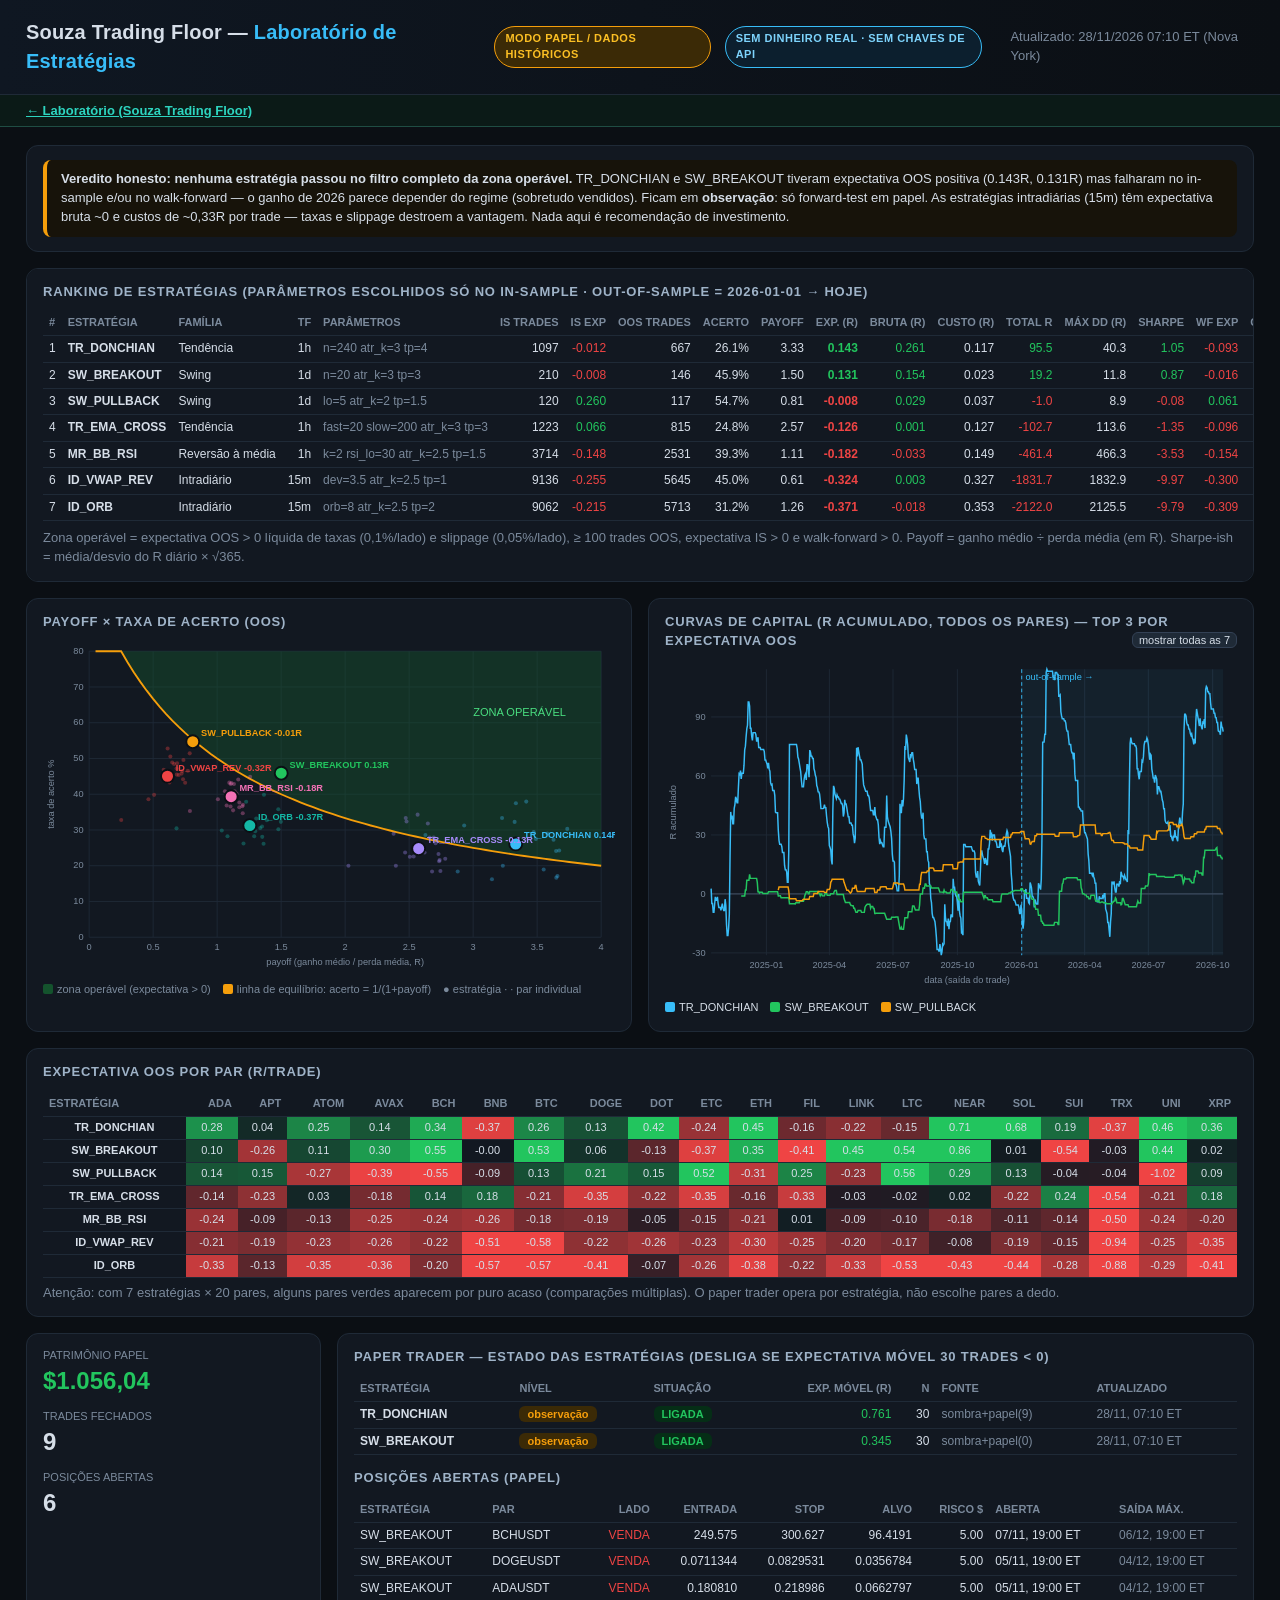
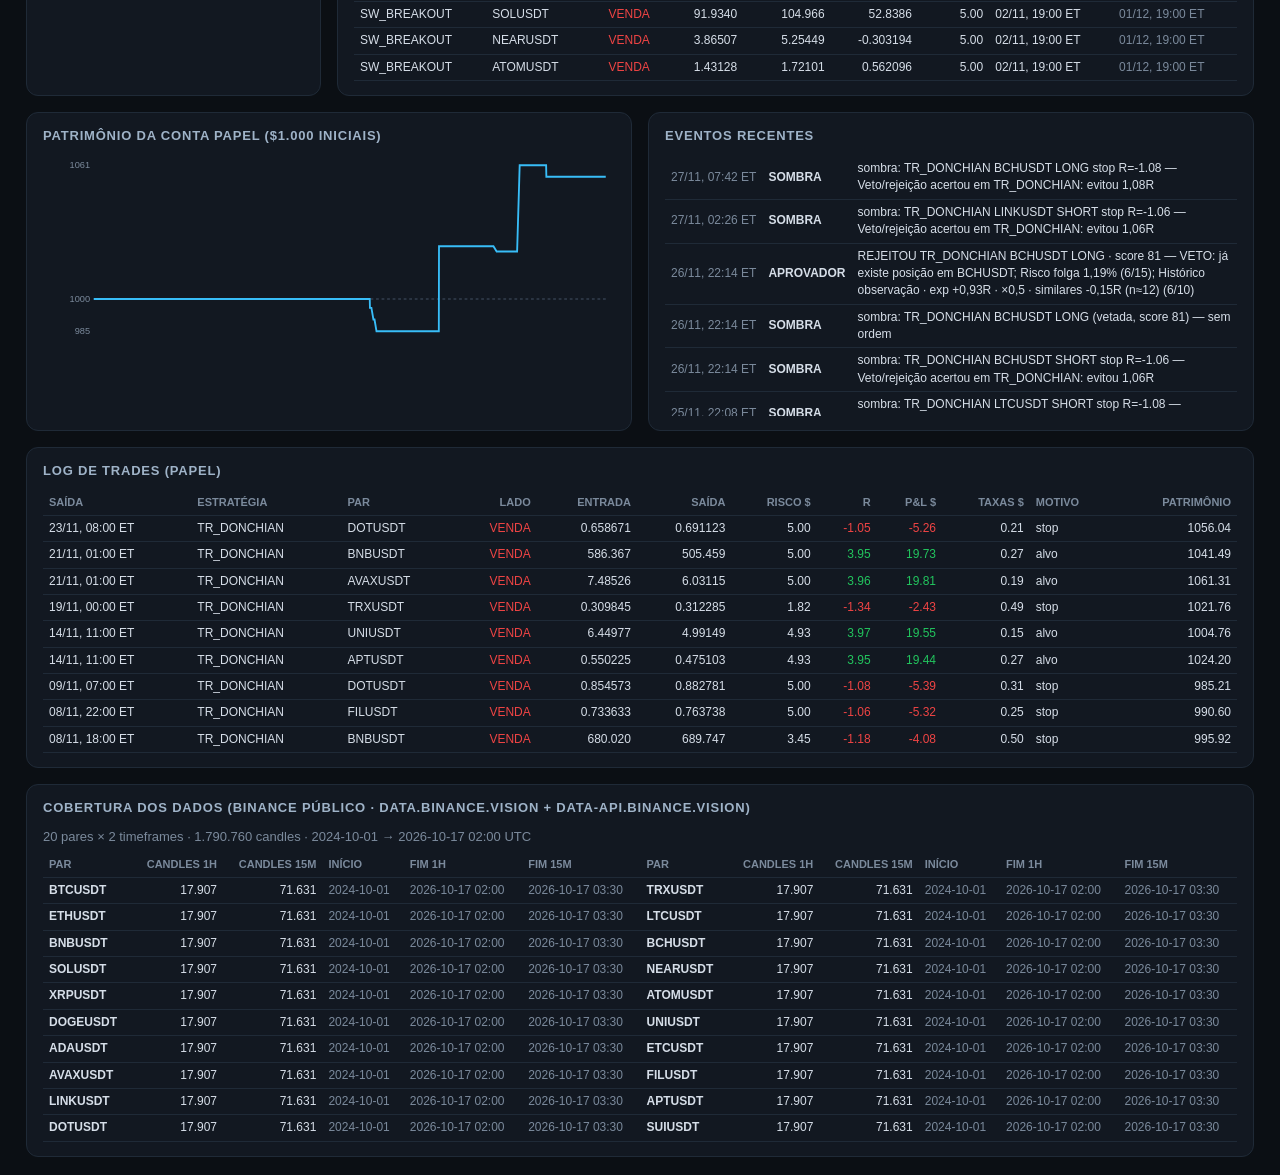
==== commit d53503f0: "Laboratório: dados de papel 2026-11-28T12:10Z · patrimônio $1086.01 · 6 posições" ====
--- a/lab/painel.html
+++ b/lab/painel.html
@@ -40,7 +40,7 @@
 <div class="card c12"><h2>Cobertura dos dados (Binance público · data.binance.vision + data-api.binance.vision)</h2><div id="cov"></div></div>
 </main>
 <script>
-const D = {"summary": [{"strategy": "TR_DONCHIAN", "family": "Tend\u00eancia", "tf": "1h", "params": {"n": 240, "atr_k": 3.0, "tp": 4.0}, "grid_size": 12, "grid_oos_pos_frac": 0.25, "is_trades": 1097, "is_win_rate": 0.224247949, "is_payoff": 3.4100526432, "is_expectancy": -0.0118720514, "is_total_R": -13.023640382, "is_max_dd_R": 111.0956678342, "is_sharpe": -0.0912340704, "is_pf": 0.9857496477, "oos_trades": 667, "oos_win_rate": 0.2608695652, "oos_payoff": 3.3325785343, "oos_expectancy": 0.143246546, "oos_total_R": 95.5454461988, "oos_max_dd_R": 40.252699383, "oos_sharpe": 1.0455759186, "oos_pf": 1.1762041886, "oos_cost_R": 0.1174264114, "oos_gross_exp": 0.2606729574, "is_gross_exp": 0.0797462181, "wf_trades": 2250, "wf_expectancy": -0.0934441978, "wf_total_R": -210.2494449814, "wf_folds": {"2025-04-01": -0.062, "2025-10-01": -0.234, "2026-04-01": 0.116}, "oos_long_exp": 0.0822505636, "oos_short_exp": 0.2101886777, "oos_long_n": 349, "oos_short_n": 318, "operable": false, "status": "observa\u00e7\u00e3o", "rank": 1}, {"strategy": "SW_BREAKOUT", "family": "Swing", "tf": "1d", "params": {"n": 20, "atr_k": 3.0, "tp": 3.0}, "grid_size": 12, "grid_oos_pos_frac": 1.0, "is_trades": 210, "is_win_rate": 0.4428571429, "is_payoff": 1.2345279214, "is_expectancy": -0.0080360827, "is_total_R": -1.6875773701, "is_max_dd_R": 16.1370976986, "is_sharpe": -0.0883186426, "is_pf": 0.9812914247, "oos_trades": 146, "oos_win_rate": 0.4589041096, "oos_payoff": 1.5005970896, "oos_expectancy": 0.1314318951, "oos_total_R": 19.1890566828, "oos_max_dd_R": 11.8064210652, "oos_sharpe": 0.8710981985, "oos_pf": 1.2726582912, "oos_cost_R": 0.0228920025, "oos_gross_exp": 0.1543238976, "is_gross_exp": 0.0083871997, "wf_trades": 329, "wf_expectancy": -0.0163256589, "wf_total_R": -5.3711417629, "wf_folds": {"2025-04-01": -0.128, "2025-10-01": -0.077, "2026-04-01": 0.215}, "oos_long_exp": -0.0795760252, "oos_short_exp": 0.3734703918, "oos_long_n": 78, "oos_short_n": 68, "operable": false, "status": "observa\u00e7\u00e3o", "rank": 2}, {"strategy": "SW_PULLBACK", "family": "Swing", "tf": "1d", "params": {"lo": 5, "atr_k": 2.0, "tp": 1.5}, "grid_size": 12, "grid_oos_pos_frac": 0.75, "is_trades": 120, "is_win_rate": 0.625, "is_payoff": 1.2107336509, "is_expectancy": 0.2598996223, "is_total_R": 31.1879546737, "is_max_dd_R": 2.4955010447, "is_sharpe": 2.0693741194, "is_pf": 2.0178894182, "oos_trades": 117, "oos_win_rate": 0.547008547, "oos_payoff": 0.8095313688, "oos_expectancy": -0.0083451064, "oos_total_R": -0.9763774543, "oos_max_dd_R": 8.9019817582, "oos_sharpe": -0.0822919164, "oos_pf": 0.9775473133, "oos_cost_R": 0.037381835, "oos_gross_exp": 0.0290367285, "is_gross_exp": 0.2852961341, "wf_trades": 263, "wf_expectancy": 0.0614408973, "wf_total_R": 16.1589560008, "wf_folds": {"2025-04-01": 0.017, "2025-10-01": 0.319, "2026-04-01": -0.062}, "oos_long_exp": -0.0522905309, "oos_short_exp": 0.0012679552, "oos_long_n": 21, "oos_short_n": 96, "operable": false, "status": "reprovada", "rank": 3}, {"strategy": "TR_EMA_CROSS", "family": "Tend\u00eancia", "tf": "1h", "params": {"fast": 20, "slow": 200, "atr_k": 3.0, "tp": 3.0}, "grid_size": 16, "grid_oos_pos_frac": 0.0, "is_trades": 1223, "is_win_rate": 0.2935404742, "is_payoff": 2.6158611171, "is_expectancy": 0.0661848178, "is_total_R": 80.9440321822, "is_max_dd_R": 51.8244436664, "is_sharpe": 0.6009859126, "is_pf": 1.0869145151, "oos_trades": 815, "oos_win_rate": 0.2478527607, "oos_payoff": 2.5742140177, "oos_expectancy": -0.1260733216, "oos_total_R": -102.749757098, "oos_max_dd_R": 113.6010347298, "oos_sharpe": -1.3506148787, "oos_pf": 0.8482728085, "oos_cost_R": 0.1270667081, "oos_gross_exp": 0.0009933865, "is_gross_exp": 0.1623277963, "wf_trades": 1760, "wf_expectancy": -0.0964790228, "wf_total_R": -169.8030800776, "wf_folds": {"2025-04-01": -0.039, "2025-10-01": -0.12, "2026-04-01": -0.142}, "oos_long_exp": -0.0585785499, "oos_short_exp": -0.186802883, "oos_long_n": 386, "oos_short_n": 429, "operable": false, "status": "reprovada", "rank": 4}, {"strategy": "MR_BB_RSI", "family": "Revers\u00e3o \u00e0 m\u00e9dia", "tf": "1h", "params": {"k": 2.0, "rsi_lo": 30, "atr_k": 2.5, "tp": 1.5}, "grid_size": 16, "grid_oos_pos_frac": 0.0, "is_trades": 3714, "is_win_rate": 0.4025309639, "is_payoff": 1.133684373, "is_expectancy": -0.147893427, "is_total_R": -549.2761880057, "is_max_dd_R": 556.495534933, "is_sharpe": -2.7729747832, "is_pf": 0.7637936628, "oos_trades": 2531, "oos_win_rate": 0.3931252469, "oos_payoff": 1.1094605733, "oos_expectancy": -0.1822965803, "oos_total_R": -461.3926448271, "oos_max_dd_R": 466.2771366301, "oos_sharpe": -3.5324866973, "oos_pf": 0.7186935354, "oos_cost_R": 0.14884773, "oos_gross_exp": -0.0334488504, "is_gross_exp": -0.034114595, "wf_trades": 4107, "wf_expectancy": -0.1536121592, "wf_total_R": -630.885137648, "wf_folds": {"2025-04-01": -0.154, "2025-10-01": -0.273, "2026-04-01": -0.093}, "oos_long_exp": -0.1412687301, "oos_short_exp": -0.22374807, "oos_long_n": 1272, "oos_short_n": 1259, "operable": false, "status": "reprovada", "rank": 5}, {"strategy": "ID_VWAP_REV", "family": "Intradi\u00e1rio", "tf": "15m", "params": {"dev": 3.5, "atr_k": 2.5, "tp": 1.0}, "grid_size": 8, "grid_oos_pos_frac": 0.0, "is_trades": 9136, "is_win_rate": 0.4539185639, "is_payoff": 0.6925728009, "is_expectancy": -0.2550655751, "is_total_R": -2330.2790941412, "is_max_dd_R": 2332.1781036542, "is_sharpe": -7.9171392944, "is_pf": 0.5756863911, "oos_trades": 5645, "oos_win_rate": 0.4503100089, "oos_payoff": 0.6121779575, "oos_expectancy": -0.3244793887, "oos_total_R": -1831.6861489703, "oos_max_dd_R": 1832.8504908079, "oos_sharpe": -9.9667137877, "oos_pf": 0.501500602, "oos_cost_R": 0.3272088153, "oos_gross_exp": 0.0027294267, "is_gross_exp": -0.0109757687, "wf_trades": 16630, "wf_expectancy": -0.3002728153, "wf_total_R": -4993.536918635, "wf_folds": {"2025-04-01": -0.279, "2025-10-01": -0.306, "2026-04-01": -0.313}, "oos_long_exp": -0.2701485107, "oos_short_exp": -0.3746452078, "oos_long_n": 2710, "oos_short_n": 2935, "operable": false, "status": "reprovada", "rank": 6}, {"strategy": "ID_ORB", "family": "Intradi\u00e1rio", "tf": "15m", "params": {"orb": 8, "atr_k": 2.5, "tp": 2.0}, "grid_size": 8, "grid_oos_pos_frac": 0.0, "is_trades": 9062, "is_win_rate": 0.343853454, "is_payoff": 1.3791226887, "is_expectancy": -0.2154255248, "is_total_R": -1952.1861059336, "is_max_dd_R": 1952.1861059336, "is_sharpe": -5.0362161953, "is_pf": 0.7227289435, "oos_trades": 5713, "oos_win_rate": 0.3122702608, "oos_payoff": 1.2551260281, "oos_expectancy": -0.3714367067, "oos_total_R": -2122.0179052781, "oos_max_dd_R": 2125.5145824898, "oos_sharpe": -9.7880990108, "oos_pf": 0.5699019685, "oos_cost_R": 0.3531349194, "oos_gross_exp": -0.0183017873, "is_gross_exp": 0.0484661742, "wf_trades": 11182, "wf_expectancy": -0.309157366, "wf_total_R": -3456.9976667618, "wf_folds": {"2025-04-01": -0.263, "2025-10-01": -0.29, "2026-04-01": -0.369}, "oos_long_exp": -0.4007941102, "oos_short_exp": -0.3434935136, "oos_long_n": 2786, "oos_short_n": 2927, "operable": false, "status": "reprovada", "rank": 7}], "per_pair": [{"strategy": "MR_BB_RSI", "pair": "ADAUSDT", "is_trades": 182, "is_win_rate": 0.3956043956043956, "is_payoff": 1.1369860306864974, "is_expectancy": -0.1573302900613325, "is_total_R": -28.634112791162515, "is_max_dd_R": 35.39616040299004, "is_sharpe": -1.6322734473856002, "is_pf": 0.7442090382675255, "oos_trades": 133, "oos_win_rate": 0.3684210526315789, "oos_payoff": 1.0740762590463186, "oos_expectancy": -0.24467541498233156, "oos_total_R": -32.54183019265011, "oos_max_dd_R": 34.95338158029625, "oos_sharpe": -2.6603204327032146, "oos_pf": 0.6265444844436858, "pair_ok": false}, {"strategy": "MR_BB_RSI", "pair": "APTUSDT", "is_trades": 166, "is_win_rate": 0.39759036144578314, "is_payoff": 1.1257761137023699, "is_expectancy": -0.16229688026794495, "is_total_R": -26.941282124478857, "is_max_dd_R": 32.02706812865001, "is_sharpe": -1.614694612865039, "is_pf": 0.7430122350435642, "oos_trades": 116, "oos_win_rate": 0.43103448275862066, "oos_payoff": 1.1118238385672738, "oos_expectancy": -0.0929316267832062, "oos_total_R": -10.780068706851923, "oos_max_dd_R": 16.685602636677938, "oos_sharpe": -0.9274435566081519, "oos_pf": 0.8422907867933891, "pair_ok": false}, {"strategy": "MR_BB_RSI", "pair": "ATOMUSDT", "is_trades": 178, "is_win_rate": 0.43820224719101125, "is_payoff": 1.2127776926897262, "is_expectancy": -0.03126742410704913, "is_total_R": -5.565601491054743, "is_max_dd_R": 21.821308593678538, "is_sharpe": -0.30943880497927934, "is_pf": 0.9459666002979864, "oos_trades": 120, "oos_win_rate": 0.4083333333333333, "oos_payoff": 1.1367379966444047, "oos_expectancy": -0.1322573830545891, "oos_total_R": -15.870885966550686, "oos_max_dd_R": 20.20312549204715, "oos_sharpe": -1.3800399819810751, "oos_pf": 0.7845093216278286, "pair_ok": false}, {"strategy": "MR_BB_RSI", "pair": "AVAXUSDT", "is_trades": 181, "is_win_rate": 0.35359116022099446, "is_payoff": 1.1312600511216961, "is_expectancy": -0.2572347986731656, "is_total_R": -46.55949855984295, "is_max_dd_R": 50.403126124522274, "is_sharpe": -2.6947488728539932, "is_pf": 0.6188089168528935, "oos_trades": 124, "oos_win_rate": 0.3548387096774194, "oos_payoff": 1.1244359921815088, "oos_expectancy": -0.2507437858700394, "oos_total_R": -31.092229447884886, "oos_max_dd_R": 35.34202500010324, "oos_sharpe": -2.69560243719365, "oos_pf": 0.6184397956998299, "pair_ok": false}, {"strategy": "MR_BB_RSI", "pair": "BCHUSDT", "is_trades": 172, "is_win_rate": 0.5116279069767442, "is_payoff": 1.182904950101639, "is_expectancy": 0.12041086106508657, "is_total_R": 20.71066810319489, "is_max_dd_R": 10.7119771118629, "is_sharpe": 1.1713720429057364, "is_pf": 1.2392337572493362, "oos_trades": 127, "oos_win_rate": 0.3858267716535433, "oos_payoff": 1.0061019015372614, "oos_expectancy": -0.24063563252789902, "oos_total_R": -30.560725331043177, "oos_max_dd_R": 33.47071870080304, "oos_sharpe": -2.4446406809092545, "oos_pf": 0.6320383740426386, "pair_ok": false}, {"strategy": "MR_BB_RSI", "pair": "BNBUSDT", "is_trades": 188, "is_win_rate": 0.35638297872340424, "is_payoff": 1.1184216162186023, "is_expectancy": -0.2635732659344737, "is_total_R": -49.55177399568105, "is_max_dd_R": 56.33143064648804, "is_sharpe": -2.591793029264149, "is_pf": 0.619291308154102, "oos_trades": 134, "oos_win_rate": 0.3656716417910448, "oos_payoff": 1.1046975668434158, "oos_expectancy": -0.2597169427549857, "oos_total_R": -34.802070329168075, "oos_max_dd_R": 36.18539327835721, "oos_sharpe": -2.7747412487386725, "oos_pf": 0.636825656180322, "pair_ok": false}, {"strategy": "MR_BB_RSI", "pair": "BTCUSDT", "is_trades": 214, "is_win_rate": 0.3644859813084112, "is_payoff": 1.038328908944124, "is_expectancy": -0.29218511052270985, "is_total_R": -62.52761365185993, "is_max_dd_R": 66.6741122196173, "is_sharpe": -3.150897239326647, "is_pf": 0.5955121683650123, "oos_trades": 147, "oos_win_rate": 0.40816326530612246, "oos_payoff": 1.061100851460151, "oos_expectancy": -0.17765336205091942, "oos_total_R": -26.115044221485157, "oos_max_dd_R": 35.64179322892259, "oos_sharpe": -1.8911676835213347, "oos_pf": 0.7317936906621729, "pair_ok": false}, {"strategy": "MR_BB_RSI", "pair": "DOGEUSDT", "is_trades": 197, "is_win_rate": 0.39593908629441626, "is_payoff": 1.1676295226574622, "is_expectancy": -0.1425152514948882, "is_total_R": -28.075504544492986, "is_max_dd_R": 28.35342996617579, "is_sharpe": -1.5155357215657104, "is_pf": 0.7653369980443869, "oos_trades": 130, "oos_win_rate": 0.3769230769230769, "oos_payoff": 1.1734191272561592, "oos_expectancy": -0.18870753620311193, "oos_total_R": -24.53197970640456, "oos_max_dd_R": 24.977953426228325, "oos_sharpe": -1.9483185775938408, "oos_pf": 0.709846138710516, "pair_ok": false}, {"strategy": "MR_BB_RSI", "pair": "DOTUSDT", "is_trades": 182, "is_win_rate": 0.37362637362637363, "is_payoff": 1.154461355202295, "is_expectancy": -0.2046370148332361, "is_total_R": -37.243936699648955, "is_max_dd_R": 47.10541690525787, "is_sharpe": -2.063030096489664, "is_pf": 0.6886260715241761, "oos_trades": 127, "oos_win_rate": 0.4409448818897638, "oos_payoff": 1.1650949689052696, "oos_expectancy": -0.047010351336712435, "oos_total_R": -5.970314619762482, "oos_max_dd_R": 15.038776491234037, "oos_sharpe": -0.5112985732413707, "oos_pf": 0.9189481444886635, "pair_ok": false}, {"strategy": "MR_BB_RSI", "pair": "ETCUSDT", "is_trades": 186, "is_win_rate": 0.45698924731182794, "is_payoff": 1.1478940471971717, "is_expectancy": -0.019360059187301607, "is_total_R": -3.6009710088381004, "is_max_dd_R": 14.791976157982013, "is_sharpe": -0.19838661916310957, "is_pf": 0.9660494456609859, "oos_trades": 112, "oos_win_rate": 0.4017857142857143, "oos_payoff": 1.1383925071039191, "oos_expectancy": -0.146820980474772, "oos_total_R": -16.443949813174466, "oos_max_dd_R": 19.777518753256622, "oos_sharpe": -1.5060696191126992, "oos_pf": 0.7645919823832295, "pair_ok": false}, {"strategy": "MR_BB_RSI", "pair": "ETHUSDT", "is_trades": 211, "is_win_rate": 0.3696682464454976, "is_payoff": 1.0391567089902325, "is_expectancy": -0.25752449825429746, "is_total_R": -54.33766913165673, "is_max_dd_R": 57.9794383454683, "is_sharpe": -2.8256928876700678, "is_pf": 0.609430250385249, "oos_trades": 132, "oos_win_rate": 0.36363636363636365, "oos_payoff": 1.1730026419389379, "oos_expectancy": -0.21454659669340823, "oos_total_R": -28.32015076352989, "oos_max_dd_R": 32.76345760889852, "oos_sharpe": -2.2630814887012334, "oos_pf": 0.6702872239651074, "pair_ok": false}, {"strategy": "MR_BB_RSI", "pair": "FILUSDT", "is_trades": 179, "is_win_rate": 0.4134078212290503, "is_payoff": 1.2299460153673358, "is_expectancy": -0.07856052294986665, "is_total_R": -14.062333608026123, "is_max_dd_R": 23.428782264896242, "is_sharpe": -0.812287136531853, "is_pf": 0.8668190965445985, "oos_trades": 127, "oos_win_rate": 0.44881889763779526, "oos_payoff": 1.2578555999663048, "oos_expectancy": 0.013642001652146324, "oos_total_R": 1.7325342098225867, "oos_max_dd_R": 13.481934609330553, "oos_sharpe": 0.1464648501767016, "oos_pf": 1.0242538456868482, "pair_ok": false}, {"strategy": "MR_BB_RSI", "pair": "LINKUSDT", "is_trades": 179, "is_win_rate": 0.4245810055865922, "is_payoff": 1.132373422103564, "is_expectancy": -0.09645957523626014, "is_total_R": -17.266263967290577, "is_max_dd_R": 28.395807682429847, "is_sharpe": -1.0087438957444688, "is_pf": 0.8355376706783579, "oos_trades": 112, "oos_win_rate": 0.42857142857142855, "oos_payoff": 1.131343272846905, "oos_expectancy": -0.0931231000858859, "oos_total_R": -10.42978720961922, "oos_max_dd_R": 19.546590041833007, "oos_sharpe": -0.9490240954138083, "oos_pf": 0.8485074546351788, "pair_ok": false}, {"strategy": "MR_BB_RSI", "pair": "LTCUSDT", "is_trades": 163, "is_win_rate": 0.4539877300613497, "is_payoff": 1.2206345171826407, "is_expectancy": 0.008064893047712922, "is_total_R": 1.314577566777199, "is_max_dd_R": 19.54815688554009, "is_sharpe": 0.07977785585669105, "is_pf": 1.0149095985563528, "oos_trades": 111, "oos_win_rate": 0.43243243243243246, "oos_payoff": 1.0951224246088227, "oos_expectancy": -0.1003545690802056, "oos_total_R": -11.139357167902824, "oos_max_dd_R": 20.556165685083457, "oos_sharpe": -1.0073363214581752, "oos_pf": 0.8343789901781506, "pair_ok": false}, {"strategy": "MR_BB_RSI", "pair": "NEARUSDT", "is_trades": 174, "is_win_rate": 0.4367816091954023, "is_payoff": 1.121595923464728, "is_expectancy": -0.07635790097270397, "is_total_R": -13.286274769250493, "is_max_dd_R": 23.90873147861203, "is_sharpe": -0.7431392434632664, "is_pf": 0.8698090835032584, "oos_trades": 108, "oos_win_rate": 0.37037037037037035, "oos_payoff": 1.2016088590901801, "oos_expectancy": -0.18495098979604993, "oos_total_R": -19.9747068979734, "oos_max_dd_R": 28.10799558296621, "oos_sharpe": -1.776571385891464, "oos_pf": 0.7068287406412825, "pair_ok": false}, {"strategy": "MR_BB_RSI", "pair": "SOLUSDT", "is_trades": 178, "is_win_rate": 0.42134831460674155, "is_payoff": 1.1251882786433642, "is_expectancy": -0.11015479481284055, "is_total_R": -19.60755347668563, "is_max_dd_R": 32.926198325310345, "is_sharpe": -1.1342130793698773, "is_pf": 0.8193118533810905, "oos_trades": 133, "oos_win_rate": 0.42857142857142855, "oos_payoff": 1.1054498036637477, "oos_expectancy": -0.10611416579943622, "oos_total_R": -14.11318405132502, "oos_max_dd_R": 22.07065478495246, "oos_sharpe": -1.2181235699904327, "oos_pf": 0.8290873527478106, "pair_ok": false}, {"strategy": "MR_BB_RSI", "pair": "SUIUSDT", "is_trades": 169, "is_win_rate": 0.39644970414201186, "is_payoff": 1.0230152642051413, "is_expectancy": -0.20134625018001634, "is_total_R": -34.027516280422745, "is_max_dd_R": 42.07455847162052, "is_sharpe": -2.1031755550962163, "is_pf": 0.671980614722985, "oos_trades": 122, "oos_win_rate": 0.4016393442622951, "oos_payoff": 1.1513141643726335, "oos_expectancy": -0.138317651329005, "oos_total_R": -16.874753462138635, "oos_max_dd_R": 21.75924526512498, "oos_sharpe": -1.45067190209512, "oos_pf": 0.7727999185514937, "pair_ok": false}, {"strategy": "MR_BB_RSI", "pair": "TRXUSDT", "is_trades": 230, "is_win_rate": 0.36086956521739133, "is_payoff": 1.0831581115335251, "is_expectancy": -0.29425723200567266, "is_total_R": -67.67916336130475, "is_max_dd_R": 71.41817762528, "is_sharpe": -3.079697424239081, "is_pf": 0.6115790697774325, "oos_trades": 150, "oos_win_rate": 0.35333333333333333, "oos_payoff": 0.7872920657211196, "oos_expectancy": -0.5009609859979014, "oos_total_R": -75.14414789968528, "oos_max_dd_R": 78.2205890230337, "oos_sharpe": -5.266965776025881, "oos_pf": 0.4301698915795808, "pair_ok": false}, {"strategy": "MR_BB_RSI", "pair": "UNIUSDT", "is_trades": 174, "is_win_rate": 0.41954022988505746, "is_payoff": 1.136782498709983, "is_expectancy": -0.10500060691733104, "is_total_R": -18.270105603615608, "is_max_dd_R": 25.352459477685006, "is_sharpe": -1.0250117618425751, "is_pf": 0.8216348753052353, "oos_trades": 124, "oos_win_rate": 0.3467741935483871, "oos_payoff": 1.2000895657841129, "oos_expectancy": -0.23933155684532206, "oos_total_R": -29.67711304881993, "oos_max_dd_R": 35.2045389066948, "oos_sharpe": -2.522791214319087, "oos_pf": 0.6370845843051463, "pair_ok": false}, {"strategy": "MR_BB_RSI", "pair": "XRPUSDT", "is_trades": 211, "is_win_rate": 0.35545023696682465, "is_payoff": 1.234360681671528, "is_expectancy": -0.2088353488642371, "is_total_R": -44.06425861035402, "is_max_dd_R": 48.63764796545357, "is_sharpe": -2.1939572529278912, "is_pf": 0.6807136112159162, "oos_trades": 142, "oos_win_rate": 0.36619718309859156, "oos_payoff": 1.1968788512549962, "oos_expectancy": -0.20241464930259354, "oos_total_R": -28.742880200968298, "oos_max_dd_R": 35.56973313702306, "oos_sharpe": -2.3923649333022583, "oos_pf": 0.6915300029473311, "pair_ok": false}, {"strategy": "TR_EMA_CROSS", "pair": "ADAUSDT", "is_trades": 64, "is_win_rate": 0.265625, "is_payoff": 2.664102289344985, "is_expectancy": -0.0286161938306891, "is_total_R": -1.8314364051641034, "is_max_dd_R": 10.459779506301466, "is_sharpe": -0.11638521528208713, "is_pf": 0.9636114663588244, "oos_trades": 43, "oos_win_rate": 0.23255813953488372, "oos_payoff": 2.729372292155101, "oos_expectancy": -0.14271363791548852, "oos_total_R": -6.136686430366006, "oos_max_dd_R": 21.40629240495659, "oos_sharpe": -0.6151866821444522, "oos_pf": 0.8270825127742731, "pair_ok": false}, {"strategy": "TR_EMA_CROSS", "pair": "APTUSDT", "is_trades": 57, "is_win_rate": 0.2807017543859649, "is_payoff": 2.6371565879952996, "is_expectancy": 0.022086201041776114, "is_total_R": 1.2589134593812363, "is_max_dd_R": 13.921331679564044, "is_sharpe": 0.08511862977337917, "is_pf": 1.029134278242068, "oos_trades": 40, "oos_win_rate": 0.225, "oos_payoff": 2.505809919194609, "oos_expectancy": -0.2250070546080233, "oos_total_R": -9.00028218432093, "oos_max_dd_R": 9.00028218432093, "oos_sharpe": -1.0008700103735586, "oos_pf": 0.7274932023468219, "pair_ok": false}, {"strategy": "TR_EMA_CROSS", "pair": "ATOMUSDT", "is_trades": 58, "is_win_rate": 0.3103448275862069, "is_payoff": 2.58873894136608, "is_expectancy": 0.12221356085888108, "is_total_R": 7.088386529815106, "is_max_dd_R": 10.003416822431316, "is_sharpe": 0.4608222977177861, "is_pf": 1.1649325236147359, "oos_trades": 43, "oos_win_rate": 0.27906976744186046, "oos_payoff": 2.6921568122398476, "oos_expectancy": 0.03302094954839729, "oos_total_R": 1.4199008305810832, "oos_max_dd_R": 11.668975124033372, "oos_sharpe": 0.1312882190165144, "oos_pf": 1.0421252176412312, "pair_ok": true}, {"strategy": "TR_EMA_CROSS", "pair": "AVAXUSDT", "is_trades": 68, "is_win_rate": 0.3235294117647059, "is_payoff": 2.7582047025819225, "is_expectancy": 0.23063689580059424, "is_total_R": 15.683308914440408, "is_max_dd_R": 8.646347195628959, "is_sharpe": 0.8997854246139017, "is_pf": 1.319141379495702, "oos_trades": 41, "oos_win_rate": 0.21951219512195122, "oos_payoff": 2.7819907519284897, "oos_expectancy": -0.17917298794370828, "oos_total_R": -7.34609250569204, "oos_max_dd_R": 12.82192141289286, "oos_sharpe": -0.8151828048244132, "oos_pf": 0.7824348989798877, "pair_ok": false}, {"strategy": "TR_EMA_CROSS", "pair": "BCHUSDT", "is_trades": 63, "is_win_rate": 0.25396825396825395, "is_payoff": 2.5012518694001487, "is_expectancy": -0.11975072449360949, "is_total_R": -7.544295643097401, "is_max_dd_R": 17.986204625051467, "is_sharpe": -0.5284752516687018, "is_pf": 0.8514899980936677, "oos_trades": 34, "oos_win_rate": 0.3235294117647059, "oos_payoff": 2.4795724955796157, "oos_expectancy": 0.13912590260310517, "oos_total_R": 4.730280688505575, "oos_max_dd_R": 8.005931186169095, "oos_sharpe": 0.5299224221670161, "oos_pf": 1.1858824978859033, "pair_ok": false}, {"strategy": "TR_EMA_CROSS", "pair": "BNBUSDT", "is_trades": 55, "is_win_rate": 0.23636363636363636, "is_payoff": 2.443536266719784, "is_expectancy": -0.20454610579295873, "is_total_R": -11.250035818612734, "is_max_dd_R": 17.678227897742985, "is_sharpe": -0.8009149217866455, "is_pf": 0.756332653984695, "oos_trades": 42, "oos_win_rate": 0.3333333333333333, "oos_payoff": 2.4733830657882008, "oos_expectancy": 0.1838072475115856, "oos_total_R": 7.719904395486595, "oos_max_dd_R": 9.002303308678409, "oos_sharpe": 0.7205029556910045, "oos_pf": 1.2366915328941004, "pair_ok": false}, {"strategy": "TR_EMA_CROSS", "pair": "BTCUSDT", "is_trades": 60, "is_win_rate": 0.35, "is_payoff": 2.3528278752506706, "is_expectancy": 0.19552902057723912, "is_total_R": 11.73174123463434, "is_max_dd_R": 12.920150769237809, "is_sharpe": 0.733540815838908, "is_pf": 1.2669073174426688, "oos_trades": 38, "oos_win_rate": 0.23684210526315788, "oos_payoff": 2.4684313668493196, "oos_expectancy": -0.20789289073648176, "oos_total_R": -7.899929847986311, "oos_max_dd_R": 10.121929978177764, "oos_sharpe": -0.8172193116756195, "oos_pf": 0.7660649069532373, "pair_ok": false}, {"strategy": "TR_EMA_CROSS", "pair": "DOGEUSDT", "is_trades": 56, "is_win_rate": 0.30357142857142855, "is_payoff": 2.760648138896459, "is_expectancy": 0.1512119595840444, "is_total_R": 8.467869736706488, "is_max_dd_R": 12.794421810087664, "is_sharpe": 0.5556954706883487, "is_pf": 1.203359445159995, "oos_trades": 40, "oos_win_rate": 0.2, "oos_payoff": 2.3961443314162842, "oos_expectancy": -0.35142805863320975, "oos_total_R": -14.057122345328393, "oos_max_dd_R": 24.658241437263474, "oos_sharpe": -1.5830198865057015, "oos_pf": 0.5990360828540711, "pair_ok": false}, {"strategy": "TR_EMA_CROSS", "pair": "DOTUSDT", "is_trades": 57, "is_win_rate": 0.3157894736842105, "is_payoff": 2.805187845949856, "is_expectancy": 0.21158026970681448, "is_total_R": 12.060075373288424, "is_max_dd_R": 10.762433488672206, "is_sharpe": 0.772413048974371, "is_pf": 1.2947020827460873, "oos_trades": 47, "oos_win_rate": 0.2127659574468085, "oos_payoff": 2.734210534338147, "oos_expectancy": -0.22065113481380255, "oos_total_R": -10.370603336248722, "oos_max_dd_R": 13.297851865219751, "oos_sharpe": -1.0416076345711276, "oos_pf": 0.738975820091391, "pair_ok": false}, {"strategy": "TR_EMA_CROSS", "pair": "ETCUSDT", "is_trades": 58, "is_win_rate": 0.3103448275862069, "is_payoff": 2.616863253104725, "is_expectancy": 0.13144901132488876, "is_total_R": 7.624042656843548, "is_max_dd_R": 12.454544638427926, "is_sharpe": 0.49839816837504186, "is_pf": 1.1775884638971261, "oos_trades": 49, "oos_win_rate": 0.1836734693877551, "oos_payoff": 2.6790596423508783, "oos_expectancy": -0.35397746598514884, "oos_total_R": -17.344895833272286, "oos_max_dd_R": 24.773971395883667, "oos_sharpe": -1.7960703541436327, "oos_pf": 0.6027884195289476, "pair_ok": false}, {"strategy": "TR_EMA_CROSS", "pair": "ETHUSDT", "is_trades": 65, "is_win_rate": 0.3076923076923077, "is_payoff": 2.7065660935183082, "is_expectancy": 0.15163410017506984, "is_total_R": 9.856216511379543, "is_max_dd_R": 10.695792366573208, "is_sharpe": 0.582915798204176, "is_pf": 1.2029182637859148, "oos_trades": 38, "oos_win_rate": 0.23684210526315788, "oos_payoff": 2.620375193337074, "oos_expectancy": -0.15713095219547552, "oos_total_R": -5.970976183428068, "oos_max_dd_R": 14.073664382684125, "oos_sharpe": -0.6545027832830479, "oos_pf": 0.8132198875873679, "pair_ok": false}, {"strategy": "TR_EMA_CROSS", "pair": "FILUSDT", "is_trades": 59, "is_win_rate": 0.3898305084745763, "is_payoff": 2.548166830660888, "is_expectancy": 0.4083608671424253, "is_total_R": 24.093291161403105, "is_max_dd_R": 10.749061338167177, "is_sharpe": 1.4927405303458021, "is_pf": 1.627995475144456, "oos_trades": 54, "oos_win_rate": 0.18518518518518517, "oos_payoff": 2.7442406124029644, "oos_expectancy": -0.3292886262833501, "oos_total_R": -17.781585819300897, "oos_max_dd_R": 26.228931162989976, "oos_sharpe": -1.667819705571113, "oos_pf": 0.6236910482734009, "pair_ok": false}, {"strategy": "TR_EMA_CROSS", "pair": "LINKUSDT", "is_trades": 63, "is_win_rate": 0.30158730158730157, "is_payoff": 2.778548422639135, "is_expectancy": 0.14831200775850484, "is_total_R": 9.3436564887858, "is_max_dd_R": 7.998980783926466, "is_sharpe": 0.5835905301700313, "is_pf": 1.1998277279578082, "oos_trades": 38, "oos_win_rate": 0.2631578947368421, "oos_payoff": 2.706684091440284, "oos_expectancy": -0.02661099204369256, "oos_total_R": -1.0112176976603156, "oos_max_dd_R": 18.673222925211522, "oos_sharpe": -0.10442460080897695, "oos_pf": 0.9666728898001012, "pair_ok": false}, {"strategy": "TR_EMA_CROSS", "pair": "LTCUSDT", "is_trades": 67, "is_win_rate": 0.26865671641791045, "is_payoff": 2.584575216882655, "is_expectancy": -0.039867800001410346, "is_total_R": -2.6711426000944973, "is_max_dd_R": 9.01142893736388, "is_sharpe": -0.16691663089763786, "is_pf": 0.9494357939568937, "oos_trades": 38, "oos_win_rate": 0.2894736842105263, "oos_payoff": 2.3784221628863587, "oos_expectancy": -0.024362126931658724, "oos_total_R": -0.9257608234030315, "oos_max_dd_R": 15.989515094916085, "oos_sharpe": -0.09956998491885362, "oos_pf": 0.9689868071018499, "pair_ok": false}, {"strategy": "TR_EMA_CROSS", "pair": "NEARUSDT", "is_trades": 61, "is_win_rate": 0.36065573770491804, "is_payoff": 2.6989051335860634, "is_expectancy": 0.3523365815342044, "is_total_R": 21.49253147358647, "is_max_dd_R": 6.409172316040845, "is_sharpe": 1.280678378938671, "is_pf": 1.5224593061254719, "oos_trades": 43, "oos_win_rate": 0.27906976744186046, "oos_payoff": 2.6601691376546297, "oos_expectancy": 0.02280428559082607, "oos_total_R": 0.9805842804055174, "oos_max_dd_R": 12.57385822393131, "oos_sharpe": 0.0951606987643388, "oos_pf": 1.0297428919953404, "pair_ok": true}, {"strategy": "TR_EMA_CROSS", "pair": "SOLUSDT", "is_trades": 55, "is_win_rate": 0.2545454545454545, "is_payoff": 2.4356521762119963, "is_expectancy": -0.13445155750601775, "is_total_R": -7.394835662830979, "is_max_dd_R": 12.4568719379518, "is_sharpe": -0.5361697078534194, "is_pf": 0.8316861089504378, "oos_trades": 31, "oos_win_rate": 0.22580645161290322, "oos_payoff": 2.535091399678913, "oos_expectancy": -0.2199061163425423, "oos_total_R": -6.817089606618811, "oos_max_dd_R": 13.719314304128524, "oos_sharpe": -0.8782994110353414, "oos_pf": 0.739401658239683, "pair_ok": false}, {"strategy": "TR_EMA_CROSS", "pair": "SUIUSDT", "is_trades": 67, "is_win_rate": 0.23880597014925373, "is_payoff": 2.6748898035598296, "is_expectancy": -0.12898529493449915, "is_total_R": -8.642014760611442, "is_max_dd_R": 16.90099225746572, "is_sharpe": -0.5643638001116799, "is_pf": 0.8391811148422995, "oos_trades": 35, "oos_win_rate": 0.34285714285714286, "oos_payoff": 2.5661602998869504, "oos_expectancy": 0.23937021685471507, "oos_total_R": 8.377957589915027, "oos_max_dd_R": 9.260779546315046, "oos_sharpe": 0.8483625550158366, "oos_pf": 1.3388662434192786, "pair_ok": false}, {"strategy": "TR_EMA_CROSS", "pair": "TRXUSDT", "is_trades": 78, "is_win_rate": 0.19230769230769232, "is_payoff": 2.4646057932560224, "is_expectancy": -0.3883216530430976, "is_total_R": -30.2890889373616, "is_max_dd_R": 33.39539920957062, "is_sharpe": -1.8695815327738639, "is_pf": 0.5868109031561958, "oos_trades": 40, "oos_win_rate": 0.2, "oos_payoff": 2.0256831693127983, "oos_expectancy": -0.5356086564581217, "oos_total_R": -21.424346258324867, "oos_max_dd_R": 24.802496189149217, "oos_sharpe": -2.1977398770896936, "oos_pf": 0.5064207923281996, "pair_ok": false}, {"strategy": "TR_EMA_CROSS", "pair": "UNIUSDT", "is_trades": 57, "is_win_rate": 0.3157894736842105, "is_payoff": 2.703293317872509, "is_expectancy": 0.17885342965552117, "is_total_R": 10.194645490364707, "is_max_dd_R": 10.725093567798615, "is_sharpe": 0.6638852458310706, "is_pf": 1.2476738390180813, "oos_trades": 37, "oos_win_rate": 0.21621621621621623, "oos_payoff": 2.7384262042888077, "oos_expectancy": -0.2065405651045004, "oos_total_R": -7.642000908866514, "oos_max_dd_R": 17.429230033887958, "oos_sharpe": -0.8498220163635971, "oos_pf": 0.7554279184244987, "pair_ok": false}, {"strategy": "TR_EMA_CROSS", "pair": "XRPUSDT", "is_trades": 55, "is_win_rate": 0.32727272727272727, "is_payoff": 2.664075643556975, "is_expectancy": 0.21222187235243115, "is_total_R": 11.672202979383712, "is_max_dd_R": 8.847527074252536, "is_sharpe": 0.7626800413187173, "is_pf": 1.296036799568258, "oos_trades": 44, "oos_win_rate": 0.3181818181818182, "oos_payoff": 2.646025321116456, "oos_expectancy": 0.17614102040671187, "oos_total_R": 7.750204897895323, "oos_max_dd_R": 8.901663763056343, "oos_sharpe": 0.7189276070183886, "oos_pf": 1.2348118165210127, "pair_ok": true}, {"strategy": "TR_DONCHIAN", "pair": "ADAUSDT", "is_trades": 49, "is_win_rate": 0.3673469387755102, "is_payoff": 3.591530365602183, "is_expectancy": 0.7252095421883961, "is_total_R": 35.53526756723141, "is_max_dd_R": 6.197989220059959, "is_sharpe": 1.919034894537694, "is_pf": 2.085404728414171, "oos_trades": 33, "oos_win_rate": 0.2727272727272727, "oos_payoff": 3.6280733480806187, "oos_expectancy": 0.28080817750511555, "oos_total_R": 9.266669857668814, "oos_max_dd_R": 10.733288268872958, "oos_sharpe": 0.8400103619993519, "oos_pf": 1.360527505530232, "pair_ok": true}, {"strategy": "TR_DONCHIAN", "pair": "APTUSDT", "is_trades": 67, "is_win_rate": 0.1044776119402985, "is_payoff": 2.9305465819011074, "is_expectancy": -0.6239750599313724, "is_total_R": -41.80632901540196, "is_max_dd_R": 43.65226655309216, "is_sharpe": -3.2759521943053103, "is_pf": 0.3418971012217959, "oos_trades": 28, "oos_win_rate": 0.2857142857142857, "oos_payoff": 2.6271285048381103, "oos_expectancy": 0.038868365846830184, "oos_total_R": 1.088314243711247, "oos_max_dd_R": 7.598579809621388, "oos_sharpe": 0.12526991819817365, "oos_pf": 1.0508514019352442, "pair_ok": false}, {"strategy": "TR_DONCHIAN", "pair": "ATOMUSDT", "is_trades": 51, "is_win_rate": 0.23529411764705882, "is_payoff": 3.3901397251934724, "is_expectancy": 0.035037381921222494, "is_total_R": 1.786906477982345, "is_max_dd_R": 21.36402755459534, "is_sharpe": 0.10551015599255749, "is_pf": 1.0431199154441453, "oos_trades": 40, "oos_win_rate": 0.275, "oos_payoff": 3.4900183482312936, "oos_expectancy": 0.2529658703353538, "oos_total_R": 10.11863481341415, "oos_max_dd_R": 7.69282608548656, "oos_sharpe": 0.8466932337608563, "oos_pf": 1.3238000631222147, "pair_ok": true}, {"strategy": "TR_DONCHIAN", "pair": "AVAXUSDT", "is_trades": 51, "is_win_rate": 0.23529411764705882, "is_payoff": 3.7399177106493955, "is_expectancy": 0.12166411864249382, "is_total_R": 6.204870050767185, "is_max_dd_R": 12.362707504957246, "is_sharpe": 0.3792686579684945, "is_pf": 1.1507439109690447, "oos_trades": 33, "oos_win_rate": 0.24242424242424243, "oos_payoff": 3.6719076278464065, "oos_expectancy": 0.14223770809743508, "oos_total_R": 4.693844367215357, "oos_max_dd_R": 11.519326517623583, "oos_sharpe": 0.42666174121058675, "oos_pf": 1.17501044091085, "pair_ok": true}, {"strategy": "TR_DONCHIAN", "pair": "BCHUSDT", "is_trades": 53, "is_win_rate": 0.16981132075471697, "is_payoff": 3.0479498500061033, "is_expectancy": -0.3339474597727567, "is_total_R": -17.699215367956096, "is_max_dd_R": 27.390771917247477, "is_sharpe": -1.275180491046994, "is_pf": 0.6234442875012484, "oos_trades": 34, "oos_win_rate": 0.29411764705882354, "oos_payoff": 3.472907109972181, "oos_expectancy": 0.3391700659181728, "oos_total_R": 11.531782241217874, "oos_max_dd_R": 10.916099974313415, "oos_sharpe": 1.0051654067491766, "oos_pf": 1.4470446291550754, "pair_ok": false}, {"strategy": "TR_DONCHIAN", "pair": "BNBUSDT", "is_trades": 58, "is_win_rate": 0.1896551724137931, "is_payoff": 3.463432845248647, "is_expectancy": -0.17183976440072887, "is_total_R": -9.966706335242275, "is_max_dd_R": 15.823894551636025, "is_sharpe": -0.6262376521744388, "is_pf": 0.8105906659092578, "oos_trades": 37, "oos_win_rate": 0.16216216216216217, "oos_payoff": 3.1469447019668926, "oos_expectancy": -0.37036249774665686, "oos_total_R": -13.703412416626303, "oos_max_dd_R": 21.786130104904668, "oos_sharpe": -1.4318414405676925, "oos_pf": 0.6090860713484307, "pair_ok": false}, {"strategy": "TR_DONCHIAN", "pair": "BTCUSDT", "is_trades": 61, "is_win_rate": 0.16393442622950818, "is_payoff": 3.4148621016929193, "is_expectancy": -0.3154630516955346, "is_total_R": -19.24324615342762, "is_max_dd_R": 29.400640071354378, "is_sharpe": -1.216728632582957, "is_pf": 0.6695808042535135, "oos_trades": 32, "oos_win_rate": 0.3125, "oos_payoff": 2.929958347143595, "oos_expectancy": 0.2592824172294644, "oos_total_R": 8.297037351342865, "oos_max_dd_R": 9.205211298079405, "oos_sharpe": 0.7664361239918354, "oos_pf": 1.3317992487016341, "pair_ok": false}, {"strategy": "TR_DONCHIAN", "pair": "DOGEUSDT", "is_trades": 52, "is_win_rate": 0.36538461538461536, "is_payoff": 3.6670038410530506, "is_expectancy": 0.746796621881583, "is_total_R": 38.83342433784231, "is_max_dd_R": 7.504775246944789, "is_sharpe": 1.9857137773339884, "is_pf": 2.1113052418184233, "oos_trades": 29, "oos_win_rate": 0.2413793103448276, "oos_payoff": 3.6479957532327956, "oos_expectancy": 0.13140894242451046, "oos_total_R": 3.8108593303108034, "oos_max_dd_R": 9.634283747114626, "oos_sharpe": 0.3776181229759524, "oos_pf": 1.1607259214831622, "pair_ok": true}, {"strategy": "TR_DONCHIAN", "pair": "DOTUSDT", "is_trades": 61, "is_win_rate": 0.19672131147540983, "is_payoff": 3.712293562146132, "is_expectancy": -0.07767863609314817, "is_total_R": -4.738396801682038, "is_max_dd_R": 13.435371054547929, "is_sharpe": -0.28455633932490315, "is_pf": 0.9091331172602772, "oos_trades": 31, "oos_win_rate": 0.3225806451612903, "oos_payoff": 3.3239909313075864, "oos_expectancy": 0.4231476731068104, "oos_total_R": 13.117577866311123, "oos_max_dd_R": 6.590607760277475, "oos_sharpe": 1.1803697118514593, "oos_pf": 1.582852824432184, "pair_ok": false}, {"strategy": "TR_DONCHIAN", "pair": "ETCUSDT", "is_trades": 52, "is_win_rate": 0.21153846153846154, "is_payoff": 3.2026110813307422, "is_expectancy": -0.11895573137167138, "is_total_R": -6.185698031326913, "is_max_dd_R": 11.749017877608592, "is_sharpe": -0.4261661737584907, "is_pf": 0.8592371193814188, "oos_trades": 24, "oos_win_rate": 0.16666666666666666, "oos_payoff": 3.6496066803021683, "oos_expectancy": -0.2428961549798463, "oos_total_R": -5.829507719516308, "oos_max_dd_R": 11.137080953466642, "oos_sharpe": -0.7466979201409941, "oos_pf": 0.7299213360604336, "pair_ok": false}, {"strategy": "TR_DONCHIAN", "pair": "ETHUSDT", "is_trades": 59, "is_win_rate": 0.22033898305084745, "is_payoff": 3.663432879686606, "is_expectancy": 0.02954087805159704, "is_total_R": 1.7429118050442236, "is_max_dd_R": 11.494625924971636, "is_sharpe": 0.10286528816225027, "is_pf": 1.035317987737519, "oos_trades": 30, "oos_win_rate": 0.3333333333333333, "oos_payoff": 3.22578634996795, "oos_expectancy": 0.4454151046165248, "oos_total_R": 13.36245313849574, "oos_max_dd_R": 11.047484416515296, "oos_sharpe": 1.2224805065821938, "oos_pf": 1.612893174983975, "pair_ok": true}, {"strategy": "TR_DONCHIAN", "pair": "FILUSDT", "is_trades": 53, "is_win_rate": 0.18867924528301888, "is_payoff": 3.213081303575419, "is_expectancy": -0.21834591459544467, "is_total_R": -11.572333473558567, "is_max_dd_R": 22.588430845659506, "is_sharpe": -0.7868933921901146, "is_pf": 0.7472282101338182, "oos_trades": 30, "oos_win_rate": 0.2, "oos_payoff": 3.2318422474997863, "oos_expectancy": -0.16240699572477593, "oos_total_R": -4.872209871743278, "oos_max_dd_R": 16.529502690397184, "oos_sharpe": -0.5432766955997067, "oos_pf": 0.8079605618749466, "pair_ok": false}, {"strategy": "TR_DONCHIAN", "pair": "LINKUSDT", "is_trades": 58, "is_win_rate": 0.20689655172413793, "is_payoff": 3.7434009034881828, "is_expectancy": -0.019658362822509694, "is_total_R": -1.140185043705563, "is_max_dd_R": 11.235412858735371, "is_sharpe": -0.06944297822974746, "is_pf": 0.9765393661273519, "oos_trades": 35, "oos_win_rate": 0.17142857142857143, "oos_payoff": 3.6586204161457516, "oos_expectancy": -0.2164886673830855, "oos_total_R": -7.5771033584079905, "oos_max_dd_R": 13.326992919698235, "oos_sharpe": -0.7663308590095587, "oos_pf": 0.7569559481680866, "pair_ok": false}, {"strategy": "TR_DONCHIAN", "pair": "LTCUSDT", "is_trades": 51, "is_win_rate": 0.23529411764705882, "is_payoff": 2.8046585127033774, "is_expectancy": -0.1096074065680558, "is_total_R": -5.589977734970844, "is_max_dd_R": 10.445890368954801, "is_sharpe": -0.41410577969837764, "is_pf": 0.8629718500625778, "oos_trades": 37, "oos_win_rate": 0.1891891891891892, "oos_payoff": 3.550936094068115, "oos_expectancy": -0.1537252020541544, "oos_total_R": -5.687832476003713, "oos_max_dd_R": 14.554310260598466, "oos_sharpe": -0.5410699655904639, "oos_pf": 0.8285517552825602, "pair_ok": false}, {"strategy": "TR_DONCHIAN", "pair": "NEARUSDT", "is_trades": 54, "is_win_rate": 0.2037037037037037, "is_payoff": 2.5763046825808615, "is_expectancy": -0.2852734464736535, "is_total_R": -15.404766109577286, "is_max_dd_R": 20.131421691846114, "is_sharpe": -1.1620752414620137, "is_pf": 0.6590546862416158, "oos_trades": 29, "oos_win_rate": 0.3793103448275862, "oos_payoff": 3.4147782468247283, "oos_expectancy": 0.7078493148100796, "oos_total_R": 20.527630129492312, "oos_max_dd_R": 6.509920652621361, "oos_sharpe": 1.9223825278794069, "oos_pf": 2.086808928615112, "pair_ok": false}, {"strategy": "TR_DONCHIAN", "pair": "SOLUSDT", "is_trades": 52, "is_win_rate": 0.2692307692307692, "is_payoff": 3.3961818235322694, "is_expectancy": 0.19499578263474054, "is_total_R": 10.139780697006508, "is_max_dd_R": 10.984391965049745, "is_sharpe": 0.6115373913485845, "is_pf": 1.251224882353994, "oos_trades": 32, "oos_win_rate": 0.375, "oos_payoff": 3.3338478057343437, "oos_expectancy": 0.6766578955274286, "oos_total_R": 21.653052656877712, "oos_max_dd_R": 8.587352729899056, "oos_sharpe": 1.7898011594279502, "oos_pf": 2.0003086834406063, "pair_ok": true}, {"strategy": "TR_DONCHIAN", "pair": "SUIUSDT", "is_trades": 45, "is_win_rate": 0.26666666666666666, "is_payoff": 3.405050749894763, "is_expectancy": 0.18384310126001416, "is_total_R": 8.272939556700635, "is_max_dd_R": 11.60721322454684, "is_sharpe": 0.5391349375884481, "is_pf": 1.2382002726890047, "oos_trades": 40, "oos_win_rate": 0.275, "oos_payoff": 3.2954689163075086, "oos_expectancy": 0.19250882318291507, "oos_total_R": 7.700352927316608, "oos_max_dd_R": 14.917335084556516, "oos_sharpe": 0.6574525279084588, "oos_pf": 1.250005451013193, "pair_ok": true}, {"strategy": "TR_DONCHIAN", "pair": "TRXUSDT", "is_trades": 62, "is_win_rate": 0.20967741935483872, "is_payoff": 3.3568217567410814, "is_expectancy": -0.0991515353681989, "is_total_R": -6.147395192828335, "is_max_dd_R": 13.10981986931855, "is_sharpe": -0.36150314317294663, "is_pf": 0.8905853640333482, "oos_trades": 49, "oos_win_rate": 0.1836734693877551, "oos_payoff": 2.8792259154024338, "oos_expectancy": -0.3744244286230229, "oos_total_R": -18.34679700252812, "oos_max_dd_R": 23.192799480307855, "oos_sharpe": -1.5072495889554698, "oos_pf": 0.6478258309655477, "pair_ok": false}, {"strategy": "TR_DONCHIAN", "pair": "UNIUSDT", "is_trades": 50, "is_win_rate": 0.26, "is_payoff": 3.648660876788686, "is_expectancy": 0.22001631699398094, "is_total_R": 11.000815849699046, "is_max_dd_R": 7.3930814876748805, "is_sharpe": 0.6624040419653556, "is_pf": 1.2819619296825113, "oos_trades": 33, "oos_win_rate": 0.30303030303030304, "oos_payoff": 3.7352812228666714, "oos_expectancy": 0.46025026269386743, "oos_total_R": 15.188258668897626, "oos_max_dd_R": 9.579984592081617, "oos_sharpe": 1.3329506185409759, "oos_pf": 1.624035314289857, "pair_ok": true}, {"strategy": "TR_DONCHIAN", "pair": "XRPUSDT", "is_trades": 58, "is_win_rate": 0.25862068965517243, "is_payoff": 3.6712286462567114, "is_expectancy": 0.2233395264731928, "is_total_R": 12.953692535445175, "is_max_dd_R": 10.764171139892348, "is_sharpe": 0.7088977325298327, "is_pf": 1.280661155670946, "oos_trades": 31, "oos_win_rate": 0.2903225806451613, "oos_payoff": 3.5802549806878905, "oos_expectancy": 0.36147875649441175, "oos_total_R": 11.205841451326767, "oos_max_dd_R": 7.673164135357778, "oos_sharpe": 0.9815255952566185, "oos_pf": 1.4646497648268644, "pair_ok": true}, {"strategy": "ID_ORB", "pair": "ADAUSDT", "is_trades": 451, "is_win_rate": 0.30376940133037694, "is_payoff": 1.432382248796443, "is_expectancy": -0.29696341502574264, "is_total_R": -133.93050017660985, "is_max_dd_R": 133.93050017660985, "is_sharpe": -4.291400306420691, "is_pf": 0.6249565862583206, "oos_trades": 284, "oos_win_rate": 0.30985915492957744, "oos_payoff": 1.3506610452441394, "oos_expectancy": -0.32562627207647077, "oos_total_R": -92.4778612697177, "oos_max_dd_R": 93.62419309149938, "oos_sharpe": -4.591541707452594, "oos_pf": 0.6064192448034912, "pair_ok": false}, {"strategy": "ID_ORB", "pair": "APTUSDT", "is_trades": 453, "is_win_rate": 0.33995584988962474, "is_payoff": 1.5116374367038772, "is_expectancy": -0.16226893896661265, "is_total_R": -73.50782935187547, "is_max_dd_R": 80.18538099119873, "is_sharpe": -2.2740396981461655, "is_pf": 0.7785691145565119, "oos_trades": 285, "oos_win_rate": 0.35789473684210527, "oos_payoff": 1.4779642838278442, "oos_expectancy": -0.12998573088608428, "oos_total_R": -37.04593330253403, "oos_max_dd_R": 46.412362244164584, "oos_sharpe": -1.7610746523834375, "oos_pf": 0.8237833713138804, "pair_ok": false}, {"strategy": "ID_ORB", "pair": "ATOMUSDT", "is_trades": 454, "is_win_rate": 0.3436123348017621, "is_payoff": 1.4138201337717833, "is_expectancy": -0.20233111921075025, "is_total_R": -91.85832812168054, "is_max_dd_R": 91.85832812168054, "is_sharpe": -2.7750854596378876, "is_pf": 0.7401206069409335, "oos_trades": 288, "oos_win_rate": 0.3055555555555556, "oos_payoff": 1.3366493094545846, "oos_expectancy": -0.34865641966505895, "oos_total_R": -100.41304886353691, "oos_max_dd_R": 103.3956877053754, "oos_sharpe": -4.940329830791009, "oos_pf": 0.5881256961600173, "pair_ok": false}, {"strategy": "ID_ORB", "pair": "AVAXUSDT", "is_trades": 454, "is_win_rate": 0.35462555066079293, "is_payoff": 1.4819523890947666, "is_expectancy": -0.13511056237241678, "is_total_R": -61.340195317077146, "is_max_dd_R": 70.09928061291262, "is_sharpe": -1.8697786023878131, "is_pf": 0.814315135304633, "oos_trades": 281, "oos_win_rate": 0.3096085409252669, "oos_payoff": 1.287410052960891, "oos_expectancy": -0.3552664946696737, "oos_total_R": -99.82988500217822, "oos_max_dd_R": 106.66269345448632, "oos_sharpe": -5.007785299045662, "oos_pf": 0.577343683544317, "pair_ok": false}, {"strategy": "ID_ORB", "pair": "BCHUSDT", "is_trades": 447, "is_win_rate": 0.3400447427293065, "is_payoff": 1.380221393470425, "is_expectancy": -0.2272588562148745, "is_total_R": -101.58470872804885, "is_max_dd_R": 112.6379931320743, "is_sharpe": -3.1106529995869443, "is_pf": 0.7111649213813716, "oos_trades": 285, "oos_win_rate": 0.37894736842105264, "oos_payoff": 1.2266196927670634, "oos_expectancy": -0.19559859854615394, "oos_total_R": -55.74560058565389, "oos_max_dd_R": 61.90481556744687, "oos_sharpe": -2.6425565310660137, "oos_pf": 0.7484459142307506, "pair_ok": false}, {"strategy": "ID_ORB", "pair": "BNBUSDT", "is_trades": 451, "is_win_rate": 0.352549889135255, "is_payoff": 1.1910431558262273, "is_expectancy": -0.29678491216495967, "is_total_R": -133.84999538639676, "is_max_dd_R": 133.84999538639676, "is_sharpe": -3.9892927851863824, "is_pf": 0.6485474718368841, "oos_trades": 287, "oos_win_rate": 0.28222996515679444, "oos_payoff": 1.080759765822409, "oos_expectancy": -0.574104117514817, "oos_total_R": -164.76788172675234, "oos_max_dd_R": 164.76788172675234, "oos_sharpe": -8.154779867190326, "oos_pf": 0.4249589370466754, "pair_ok": false}, {"strategy": "ID_ORB", "pair": "BTCUSDT", "is_trades": 452, "is_win_rate": 0.3230088495575221, "is_payoff": 1.1298567775707857, "is_expectancy": -0.4359133951733807, "is_total_R": -197.03285461836808, "is_max_dd_R": 197.03285461836808, "is_sharpe": -5.776271852156385, "is_pf": 0.5390819919128585, "oos_trades": 288, "oos_win_rate": 0.2986111111111111, "oos_payoff": 1.0360999314266754, "oos_expectancy": -0.565755312877704, "oos_total_R": -162.93753010877876, "oos_max_dd_R": 162.93753010877876, "oos_sharpe": -7.687285154433774, "oos_pf": 0.44111185199353503, "pair_ok": false}, {"strategy": "ID_ORB", "pair": "DOGEUSDT", "is_trades": 455, "is_win_rate": 0.3384615384615385, "is_payoff": 1.4597741588809978, "is_expectancy": -0.1903153036894912, "is_total_R": -86.59346317871842, "is_max_dd_R": 90.07181145904244, "is_sharpe": -2.6678325586252467, "is_pf": 0.7468611975670221, "oos_trades": 285, "oos_win_rate": 0.2807017543859649, "oos_payoff": 1.352309710481419, "oos_expectancy": -0.4131016981319998, "oos_total_R": -117.73398396761992, "oos_max_dd_R": 122.49543951276458, "oos_sharpe": -5.913537072367277, "oos_pf": 0.5277306187244563, "pair_ok": false}, {"strategy": "ID_ORB", "pair": "DOTUSDT", "is_trades": 454, "is_win_rate": 0.3568281938325991, "is_payoff": 1.454242122065022, "is_expectancy": -0.14223109587565935, "is_total_R": -64.57291752754938, "is_max_dd_R": 64.57291752754938, "is_sharpe": -1.9579053871826022, "is_pf": 0.8068055608716903, "oos_trades": 286, "oos_win_rate": 0.3986013986013986, "oos_payoff": 1.365761743106286, "oos_expectancy": -0.06590230243227047, "oos_total_R": -18.848058495629353, "oos_max_dd_R": 25.119631337756772, "oos_sharpe": -0.8990547139673629, "oos_pf": 0.9052141785704454, "pair_ok": false}, {"strategy": "ID_ORB", "pair": "ETCUSDT", "is_trades": 452, "is_win_rate": 0.3495575221238938, "is_payoff": 1.3889270364929105, "is_expectancy": -0.19379525548090698, "is_total_R": -87.59545547736998, "is_max_dd_R": 88.03519825263109, "is_sharpe": -2.670252229745327, "is_pf": 0.7464301760744213, "oos_trades": 284, "oos_win_rate": 0.3274647887323944, "oos_payoff": 1.388684091322773, "oos_expectancy": -0.26001392944687424, "oos_total_R": -73.84395596291229, "oos_max_dd_R": 76.6488364912826, "oos_sharpe": -3.5604120691639123, "oos_pf": 0.6761655523194654, "pair_ok": false}, {"strategy": "ID_ORB", "pair": "ETHUSDT", "is_trades": 452, "is_win_rate": 0.34292035398230086, "is_payoff": 1.3708572916676665, "is_expectancy": -0.22428284587901645, "is_total_R": -101.37584633731538, "is_max_dd_R": 102.89979981939658, "is_sharpe": -3.0701042008738475, "is_pf": 0.7154305730925532, "oos_trades": 285, "oos_win_rate": 0.3157894736842105, "oos_payoff": 1.2179759016970395, "oos_expectancy": -0.37829265849072674, "oos_total_R": -107.81340766985709, "oos_max_dd_R": 111.02490294648071, "oos_sharpe": -5.273025812754224, "oos_pf": 0.5621427238601721, "pair_ok": false}, {"strategy": "ID_ORB", "pair": "FILUSDT", "is_trades": 453, "is_win_rate": 0.34216335540838855, "is_payoff": 1.460964552577899, "is_expectancy": -0.17979627262259026, "is_total_R": -81.44771149803343, "is_max_dd_R": 83.35419397387116, "is_sharpe": -2.5042836092210017, "is_pf": 0.7598976699650145, "oos_trades": 282, "oos_win_rate": 0.32269503546099293, "oos_payoff": 1.4978466246527413, "oos_expectancy": -0.22314281415509407, "oos_total_R": -62.9262735917366, "oos_max_dd_R": 67.8469418397521, "oos_sharpe": -3.062066640421739, "oos_pf": 0.7136337321643952, "pair_ok": false}, {"strategy": "ID_ORB", "pair": "LINKUSDT", "is_trades": 453, "is_win_rate": 0.3443708609271523, "is_payoff": 1.4558333307361921, "is_expectancy": -0.17319161645781395, "is_total_R": -78.45580225538978, "is_max_dd_R": 85.13365052447901, "is_sharpe": -2.428945548080466, "is_pf": 0.7646801333159797, "oos_trades": 286, "oos_win_rate": 0.3181818181818182, "oos_payoff": 1.2807287504960756, "oos_expectancy": -0.32880625840709665, "oos_total_R": -94.0385899044297, "oos_max_dd_R": 94.5056195958363, "oos_sharpe": -4.699935897321998, "oos_pf": 0.5976734168981686, "pair_ok": false}, {"strategy": "ID_ORB", "pair": "LTCUSDT", "is_trades": 453, "is_win_rate": 0.3576158940397351, "is_payoff": 1.3389088161727087, "is_expectancy": -0.192901488642561, "is_total_R": -87.38437435508014, "is_max_dd_R": 87.75129866585478, "is_sharpe": -2.674728476532377, "is_pf": 0.7453719182817141, "oos_trades": 286, "oos_win_rate": 0.26223776223776224, "oos_payoff": 1.2059784001936236, "oos_expectancy": -0.5260247529132306, "oos_total_R": -150.443079333184, "oos_max_dd_R": 152.39348755638449, "oos_sharpe": -7.880148902538177, "oos_pf": 0.4286653081256956, "pair_ok": false}, {"strategy": "ID_ORB", "pair": "NEARUSDT", "is_trades": 454, "is_win_rate": 0.3568281938325991, "is_payoff": 1.5617995519838617, "is_expectancy": -0.09636097078265773, "is_total_R": -43.747880735326596, "is_max_dd_R": 49.05872532910813, "is_sharpe": -1.3091246654017665, "is_pf": 0.8664778336348821, "oos_trades": 287, "oos_win_rate": 0.2613240418118467, "oos_payoff": 1.3627164408006143, "oos_expectancy": -0.4323149019633822, "oos_total_R": -124.07437686349068, "oos_max_dd_R": 124.12235227998708, "oos_sharpe": -6.68138980052968, "oos_pf": 0.48209308047191535, "pair_ok": false}, {"strategy": "ID_ORB", "pair": "SOLUSDT", "is_trades": 456, "is_win_rate": 0.31359649122807015, "is_payoff": 1.4729710995997867, "is_expectancy": -0.2570614115332356, "is_total_R": -117.22000365915542, "is_max_dd_R": 120.13568421481237, "is_sharpe": -3.6386738242724443, "is_pf": 0.6729548474209889, "oos_trades": 287, "oos_win_rate": 0.28222996515679444, "oos_payoff": 1.2895132858838638, "oos_expectancy": -0.4367097750361771, "oos_total_R": -125.33570543538283, "oos_max_dd_R": 126.20360100065201, "oos_sharpe": -6.332597309753705, "oos_pf": 0.5070416318281212, "pair_ok": false}, {"strategy": "ID_ORB", "pair": "SUIUSDT", "is_trades": 456, "is_win_rate": 0.3223684210526316, "is_payoff": 1.4509412151589847, "is_expectancy": -0.23540715679765156, "is_total_R": -107.34566349972913, "is_max_dd_R": 107.34566349972913, "is_sharpe": -3.381056671524138, "is_pf": 0.6902535877940802, "oos_trades": 283, "oos_win_rate": 0.3321554770318021, "oos_payoff": 1.305489759534314, "oos_expectancy": -0.27521179627551234, "oos_total_R": -77.88493834596994, "oos_max_dd_R": 81.86072482392446, "oos_sharpe": -3.899767353572711, "oos_pf": 0.6492912031546323, "pair_ok": false}, {"strategy": "ID_ORB", "pair": "TRXUSDT", "is_trades": 455, "is_win_rate": 0.36043956043956044, "is_payoff": 1.0318996294116403, "is_expectancy": -0.3850672528502233, "is_total_R": -175.20560004685154, "is_max_dd_R": 176.39908986406422, "is_sharpe": -5.098813457787589, "is_pf": 0.5815516811804434, "oos_trades": 289, "oos_win_rate": 0.3044982698961938, "oos_payoff": 0.6827293623003049, "oos_expectancy": -0.8840220253188442, "oos_total_R": -255.48236531714596, "oos_max_dd_R": 255.48236531714596, "oos_sharpe": -11.526642004047543, "oos_pf": 0.29890638747476034, "pair_ok": false}, {"strategy": "ID_ORB", "pair": "UNIUSDT", "is_trades": 455, "is_win_rate": 0.3912087912087912, "is_payoff": 1.4829085717848165, "is_expectancy": -0.03213598070670857, "is_total_R": -14.62187122155238, "is_max_dd_R": 28.82969672007888, "is_sharpe": -0.43655815030820755, "is_pf": 0.9529159775368136, "oos_trades": 288, "oos_win_rate": 0.3020833333333333, "oos_payoff": 1.4784144707297093, "oos_expectancy": -0.2909554688183202, "oos_total_R": -83.79517501967625, "oos_max_dd_R": 88.94593410317192, "oos_sharpe": -4.102820044501747, "oos_pf": 0.639910741062113, "pair_ok": false}, {"strategy": "ID_ORB", "pair": "XRPUSDT", "is_trades": 452, "is_win_rate": 0.34292035398230086, "is_payoff": 1.2983863660327346, "is_expectancy": -0.25113961159620063, "is_total_R": -113.51510444148263, "is_max_dd_R": 115.5675872374549, "is_sharpe": -3.5490779329646682, "is_pf": 0.67760904624604, "oos_trades": 287, "oos_win_rate": 0.2961672473867596, "oos_payoff": 1.2973124682219943, "oos_expectancy": -0.4062029773933647, "oos_total_R": -116.58025451189572, "oos_max_dd_R": 117.14083254431084, "oos_sharpe": -5.640159416024164, "oos_pf": 0.5458988108854927, "pair_ok": false}, {"strategy": "ID_VWAP_REV", "pair": "ADAUSDT", "is_trades": 411, "is_win_rate": 0.46958637469586373, "is_payoff": 0.7511934058431865, "is_expectancy": -0.1828159808320271, "is_total_R": -75.13736812196316, "is_max_dd_R": 75.70131303866961, "is_sharpe": -3.234662678668879, "is_pf": 0.6650473730630047, "oos_trades": 271, "oos_win_rate": 0.46494464944649444, "oos_payoff": 0.727314145218303, "oos_expectancy": -0.20858595086997178, "oos_total_R": -56.52679268576236, "oos_max_dd_R": 56.965427595951915, "oos_sharpe": -3.345344413520502, "oos_pf": 0.6320109123965943, "pair_ok": false}, {"strategy": "ID_VWAP_REV", "pair": "APTUSDT", "is_trades": 412, "is_win_rate": 0.46116504854368934, "is_payoff": 0.7678710383362615, "is_expectancy": -0.19011226508651657, "is_total_R": -78.32625321564475, "is_max_dd_R": 80.3012437549421, "is_sharpe": -3.204344679512404, "is_pf": 0.6571869247022059, "oos_trades": 262, "oos_win_rate": 0.46564885496183206, "oos_payoff": 0.7710471292189139, "oos_expectancy": -0.19010146785243778, "oos_total_R": -49.80658457733867, "oos_max_dd_R": 52.17520027155122, "oos_sharpe": -3.0300192386854308, "oos_pf": 0.6719124983193393, "pair_ok": false}, {"strategy": "ID_VWAP_REV", "pair": "ATOMUSDT", "is_trades": 489, "is_win_rate": 0.43149284253578735, "is_payoff": 0.7218870639917716, "is_expectancy": -0.27755271010538385, "is_total_R": -135.7232752415327, "is_max_dd_R": 135.7232752415327, "is_sharpe": -5.2488694439196815, "is_pf": 0.5479070881376396, "oos_trades": 295, "oos_win_rate": 0.4576271186440678, "oos_payoff": 0.7224287320098548, "oos_expectancy": -0.23216273775174967, "oos_total_R": -68.48800763676611, "oos_max_dd_R": 73.78147189823407, "oos_sharpe": -4.2451628447261385, "oos_pf": 0.609549242633315, "pair_ok": false}, {"strategy": "ID_VWAP_REV", "pair": "AVAXUSDT", "is_trades": 461, "is_win_rate": 0.4685466377440347, "is_payoff": 0.7673407346485351, "is_expectancy": -0.1827630884344493, "is_total_R": -84.25378376828117, "is_max_dd_R": 87.8015927156521, "is_sharpe": -3.4237191734901544, "is_pf": 0.6765126476901372, "oos_trades": 255, "oos_win_rate": 0.4549019607843137, "oos_payoff": 0.6844108229179968, "oos_expectancy": -0.25922700068589627, "oos_total_R": -66.10288517490353, "oos_max_dd_R": 66.10288517490353, "oos_sharpe": -4.167095023072796, "oos_pf": 0.571162988909983, "pair_ok": false}, {"strategy": "ID_VWAP_REV", "pair": "BCHUSDT", "is_trades": 427, "is_win_rate": 0.468384074941452, "is_payoff": 0.7013852583831497, "is_expectancy": -0.22191656450888134, "is_total_R": -94.75837304529234, "is_max_dd_R": 101.22799030147246, "is_sharpe": -4.125785265768692, "is_pf": 0.6179605800732596, "oos_trades": 272, "oos_win_rate": 0.4889705882352941, "oos_payoff": 0.6492401371659836, "oos_expectancy": -0.22495275303976683, "oos_total_R": -61.187148826816625, "oos_max_dd_R": 64.21470342475772, "oos_sharpe": -3.698763928031077, "oos_pf": 0.6212153830437109, "pair_ok": false}, {"strategy": "ID_VWAP_REV", "pair": "BNBUSDT", "is_trades": 478, "is_win_rate": 0.47280334728033474, "is_payoff": 0.5822126158126808, "is_expectancy": -0.3088582643155802, "is_total_R": -147.63425034284742, "is_max_dd_R": 149.03675925690223, "is_sharpe": -5.0304005971225205, "is_pf": 0.5221430602129598, "oos_trades": 344, "oos_win_rate": 0.39825581395348836, "oos_payoff": 0.5076841485201226, "oos_expectancy": -0.5109375187901215, "oos_total_R": -175.76250646380177, "oos_max_dd_R": 179.27577916888913, "oos_sharpe": -7.3858278196347795, "oos_pf": 0.33600351858578165, "pair_ok": false}, {"strategy": "ID_VWAP_REV", "pair": "BTCUSDT", "is_trades": 533, "is_win_rate": 0.43151969981238275, "is_payoff": 0.4981559325451511, "is_expectancy": -0.45002553257124694, "is_total_R": -239.86360886047447, "is_max_dd_R": 241.23126774944956, "is_sharpe": -7.17185408025679, "is_pf": 0.3781381666184315, "oos_trades": 342, "oos_win_rate": 0.38596491228070173, "oos_payoff": 0.463337224629405, "oos_expectancy": -0.5752865965255793, "oos_total_R": -196.74801601174826, "oos_max_dd_R": 197.7082833706663, "oos_sharpe": -8.603516126822225, "oos_pf": 0.29124054119562603, "pair_ok": false}, {"strategy": "ID_VWAP_REV", "pair": "DOGEUSDT", "is_trades": 445, "is_win_rate": 0.4764044943820225, "is_payoff": 0.7558727882469876, "is_expectancy": -0.170970293038409, "is_total_R": -76.08178040209201, "is_max_dd_R": 79.65026009278863, "is_sharpe": -3.1217116497300132, "is_pf": 0.6877469146281604, "oos_trades": 262, "oos_win_rate": 0.4847328244274809, "oos_payoff": 0.6638062229473438, "oos_expectancy": -0.2247565169985531, "oos_total_R": -58.88620745362089, "oos_max_dd_R": 63.24509117213255, "oos_sharpe": -3.4249824681056653, "oos_pf": 0.6244695578837975, "pair_ok": false}, {"strategy": "ID_VWAP_REV", "pair": "DOTUSDT", "is_trades": 426, "is_win_rate": 0.4647887323943662, "is_payoff": 0.7760488407832059, "is_expectancy": -0.18107064355243926, "is_total_R": -77.13609415333917, "is_max_dd_R": 78.01937976666775, "is_sharpe": -3.3035642616012764, "is_pf": 0.6739371512064684, "oos_trades": 258, "oos_win_rate": 0.4418604651162791, "oos_payoff": 0.7337696820045893, "oos_expectancy": -0.25666015892532623, "oos_total_R": -66.21832100273413, "oos_max_dd_R": 69.06629723610193, "oos_sharpe": -3.9623717702384216, "oos_pf": 0.5809009982536332, "pair_ok": false}, {"strategy": "ID_VWAP_REV", "pair": "ETCUSDT", "is_trades": 462, "is_win_rate": 0.4523809523809524, "is_payoff": 0.692035416330732, "is_expectancy": -0.25561685359101055, "is_total_R": -118.09498635904694, "is_max_dd_R": 118.33035042337833, "is_sharpe": -4.660696281618304, "is_pf": 0.571681430881909, "oos_trades": 233, "oos_win_rate": 0.4721030042918455, "oos_payoff": 0.6828807862754005, "oos_expectancy": -0.2260020087116608, "oos_total_R": -52.65846802981695, "oos_max_dd_R": 53.5948293744045, "oos_sharpe": -3.529478729766108, "oos_pf": 0.6107063942300329, "pair_ok": false}, {"strategy": "ID_VWAP_REV", "pair": "ETHUSDT", "is_trades": 466, "is_win_rate": 0.4313304721030043, "is_payoff": 0.6704477314876283, "is_expectancy": -0.29996835390097176, "is_total_R": -139.78525291785277, "is_max_dd_R": 142.25962206367882, "is_sharpe": -4.851127103591365, "is_pf": 0.5085282793547671, "oos_trades": 303, "oos_win_rate": 0.46864686468646866, "oos_payoff": 0.5825408948727833, "oos_expectancy": -0.30363456606512407, "oos_total_R": -92.00127351773261, "oos_max_dd_R": 94.64647726930374, "oos_sharpe": -5.158594184819383, "oos_pf": 0.5137938327449393, "pair_ok": false}, {"strategy": "ID_VWAP_REV", "pair": "FILUSDT", "is_trades": 444, "is_win_rate": 0.44594594594594594, "is_payoff": 0.7504812052141706, "is_expectancy": -0.2294691756899997, "is_total_R": -101.88431400635997, "is_max_dd_R": 107.233605156667, "is_sharpe": -4.311885626986434, "is_pf": 0.6040458480992105, "oos_trades": 271, "oos_win_rate": 0.45387453874538747, "oos_payoff": 0.6996406581197449, "oos_expectancy": -0.24948419191782203, "oos_total_R": -67.61021600972977, "oos_max_dd_R": 67.61021600972977, "oos_sharpe": -4.469261635435766, "oos_pf": 0.5814581145184365, "pair_ok": false}, {"strategy": "ID_VWAP_REV", "pair": "LINKUSDT", "is_trades": 379, "is_win_rate": 0.47493403693931396, "is_payoff": 0.7418107168577686, "is_expectancy": -0.17735166071773756, "is_total_R": -67.21627941202253, "is_max_dd_R": 69.41895755351356, "is_sharpe": -2.878389188999125, "is_pf": 0.6709845680120521, "oos_trades": 222, "oos_win_rate": 0.4864864864864865, "oos_payoff": 0.6872312890153657, "oos_expectancy": -0.1970300249912412, "oos_total_R": -43.740665548055524, "oos_max_dd_R": 46.0165132997173, "oos_sharpe": -3.456158778382697, "oos_pf": 0.6510612211724518, "pair_ok": false}, {"strategy": "ID_VWAP_REV", "pair": "LTCUSDT", "is_trades": 413, "is_win_rate": 0.48184019370460046, "is_payoff": 0.7203991734187167, "is_expectancy": -0.18139000281210194, "is_total_R": -74.91407116139806, "is_max_dd_R": 77.96303079173867, "is_sharpe": -2.9980053238659843, "is_pf": 0.6699039042538535, "oos_trades": 250, "oos_win_rate": 0.528, "oos_payoff": 0.6131456434109761, "oos_expectancy": -0.17400791932836512, "oos_total_R": -43.50197983209128, "oos_max_dd_R": 45.547110295668126, "oos_sharpe": -3.0759893764204937, "oos_pf": 0.6858917366970242, "pair_ok": false}, {"strategy": "ID_VWAP_REV", "pair": "NEARUSDT", "is_trades": 461, "is_win_rate": 0.47071583514099785, "is_payoff": 0.7885093149870634, "is_expectancy": -0.16777665476648554, "is_total_R": -77.34503784734981, "is_max_dd_R": 78.23742551523998, "is_sharpe": -3.08602245681172, "is_pf": 0.7012562350499704, "oos_trades": 245, "oos_win_rate": 0.5142857142857142, "oos_payoff": 0.7859096595276772, "oos_expectancy": -0.08214931431328687, "oos_total_R": -20.12658200675528, "oos_max_dd_R": 21.057782129554713, "oos_sharpe": -1.3414328407259166, "oos_pf": 0.8321396394998936, "pair_ok": false}, {"strategy": "ID_VWAP_REV", "pair": "SOLUSDT", "is_trades": 449, "is_win_rate": 0.44988864142538976, "is_payoff": 0.7611638625435803, "is_expectancy": -0.21799281960062505, "is_total_R": -97.8787760006806, "is_max_dd_R": 99.53775343328243, "is_sharpe": -3.9047429555457627, "is_pf": 0.6224902843473815, "oos_trades": 269, "oos_win_rate": 0.5055762081784386, "oos_payoff": 0.634485269802936, "oos_expectancy": -0.19166833028556896, "oos_total_R": -51.55878084681802, "oos_max_dd_R": 55.621213986941726, "oos_sharpe": -3.2448258734350786, "oos_pf": 0.6487969676180397, "pair_ok": false}, {"strategy": "ID_VWAP_REV", "pair": "SUIUSDT", "is_trades": 430, "is_win_rate": 0.4744186046511628, "is_payoff": 0.764526233926193, "is_expectancy": -0.16988699740718793, "is_total_R": -73.05140888509082, "is_max_dd_R": 78.18997609536052, "is_sharpe": -2.977105846575712, "is_pf": 0.6901033261988645, "oos_trades": 230, "oos_win_rate": 0.4956521739130435, "oos_payoff": 0.7367650353084024, "oos_expectancy": -0.14816258449841654, "oos_total_R": -34.077394434635806, "oos_max_dd_R": 35.24173627229517, "oos_sharpe": -2.382889402680208, "oos_pf": 0.7240621898720506, "pair_ok": false}, {"strategy": "ID_VWAP_REV", "pair": "TRXUSDT", "is_trades": 710, "is_win_rate": 0.39436619718309857, "is_payoff": 0.4929267376095294, "is_expectancy": -0.5462249040888024, "is_total_R": -387.8196819030499, "is_max_dd_R": 387.8196819030499, "is_sharpe": -9.970962948086179, "is_pf": 0.32097555007132145, "oos_trades": 476, "oos_win_rate": 0.3277310924369748, "oos_payoff": 0.25089039700667665, "oos_expectancy": -0.9439512222784757, "oos_total_R": -449.32078180455466, "oos_max_dd_R": 450.724499599348, "oos_sharpe": -14.47333033146656, "oos_pf": 0.12230906854075484, "pair_ok": false}, {"strategy": "ID_VWAP_REV", "pair": "UNIUSDT", "is_trades": 416, "is_win_rate": 0.40384615384615385, "is_payoff": 0.7962224189848542, "is_expectancy": -0.27544254857814915, "is_total_R": -114.58410020851008, "is_max_dd_R": 115.46742442336271, "is_sharpe": -4.642929923466144, "is_pf": 0.5393764773768367, "oos_trades": 273, "oos_win_rate": 0.43223443223443225, "oos_payoff": 0.7501275051345128, "oos_expectancy": -0.2541804983497068, "oos_total_R": -69.39127604946997, "oos_max_dd_R": 72.19471104851525, "oos_sharpe": -4.6880437283591645, "oos_pf": 0.5710648103604677, "pair_ok": false}, {"strategy": "ID_VWAP_REV", "pair": "XRPUSDT", "is_trades": 424, "is_win_rate": 0.5023584905660378, "is_payoff": 0.6981274207723509, "is_expectancy": -0.16224150539717336, "is_total_R": -68.7903982884015, "is_max_dd_R": 70.84145225474978, "is_sharpe": -2.9764724491111503, "is_pf": 0.7047447422962596, "oos_trades": 312, "oos_win_rate": 0.4326923076923077, "oos_payoff": 0.6272177784409245, "oos_expectancy": -0.34606493928560994, "oos_total_R": -107.97226105711019, "oos_max_dd_R": 107.97226105711019, "oos_sharpe": -5.8055179895892, "oos_pf": 0.47838644118375606, "pair_ok": false}, {"strategy": "SW_BREAKOUT", "pair": "ADAUSDT", "is_trades": 9, "is_win_rate": 0.3333333333333333, "is_payoff": 1.6290989344723799, "is_expectancy": -0.11096800844947004, "is_total_R": -0.9987120760452297, "is_max_dd_R": 5.056321335097175, "is_sharpe": -0.24701501829952935, "is_pf": 0.8145494672361899, "oos_trades": 7, "oos_win_rate": 0.42857142857142855, "oos_payoff": 1.6169849459499037, "oos_expectancy": 0.1000176393318425, "oos_total_R": 0.7001234753228975, "oos_max_dd_R": 2.024743952373347, "oos_sharpe": 0.2892534819041136, "oos_pf": 1.2127387094624276, "pair_ok": false}, {"strategy": "SW_BREAKOUT", "pair": "APTUSDT", "is_trades": 11, "is_win_rate": 0.2727272727272727, "is_payoff": 1.1111282928399944, "is_expectancy": -0.2541509643213952, "is_total_R": -2.795660607535347, "is_max_dd_R": 3.458923569777546, "is_sharpe": -1.1072099800045345, "is_pf": 0.41667310981499783, "oos_trades": 7, "oos_win_rate": 0.2857142857142857, "oos_payoff": 1.5901828049049607, "oos_expectancy": -0.2634305555761144, "oos_total_R": -1.8440138890328008, "oos_max_dd_R": 3.0386723658828214, "oos_sharpe": -0.7364138756739336, "oos_pf": 0.6360731219619842, "pair_ok": false}, {"strategy": "SW_BREAKOUT", "pair": "ATOMUSDT", "is_trades": 10, "is_win_rate": 0.5, "is_payoff": 0.9362272613880318, "is_expectancy": -0.030119602898036734, "is_total_R": -0.3011960289803678, "is_max_dd_R": 3.0366325100205094, "is_sharpe": -0.07784680614763688, "is_pf": 0.9362272613880317, "oos_trades": 8, "oos_win_rate": 0.625, "oos_payoff": 0.8361073293956285, "oos_expectancy": 0.11009682896693831, "oos_total_R": 0.8807746317355065, "oos_max_dd_R": 1.0153200420564612, "oos_sharpe": 0.4886705003639861, "oos_pf": 1.3935122156593807, "pair_ok": false}, {"strategy": "SW_BREAKOUT", "pair": "AVAXUSDT", "is_trades": 11, "is_win_rate": 0.7272727272727273, "is_payoff": 0.70325269933701, "is_expectancy": 0.241279373620422, "is_total_R": 2.654073109824642, "is_max_dd_R": 1.0118364443063417, "is_sharpe": 0.8968978310287689, "is_pf": 1.8753405315653597, "oos_trades": 7, "oos_win_rate": 0.42857142857142855, "oos_payoff": 2.1517626318817973, "oos_expectancy": 0.3032318936889811, "oos_total_R": 2.1226232558228677, "oos_max_dd_R": 2.4389746918713944, "oos_sharpe": 0.7082090519039879, "oos_pf": 1.6138219739113477, "pair_ok": false}, {"strategy": "SW_BREAKOUT", "pair": "BCHUSDT", "is_trades": 11, "is_win_rate": 0.36363636363636365, "is_payoff": 0.5247499688436078, "is_expectancy": -0.33565808367976735, "is_total_R": -3.6922389204774406, "is_max_dd_R": 4.036960829883708, "is_sharpe": -1.4893337858400433, "is_pf": 0.2998571250534902, "oos_trades": 8, "oos_win_rate": 0.5, "oos_payoff": 2.413683042335997, "oos_expectancy": 0.5465225732686951, "oos_total_R": 4.372180586149561, "oos_max_dd_R": 2.026368887692078, "oos_sharpe": 1.119524287199621, "oos_pf": 2.413683042335997, "pair_ok": false}, {"strategy": "SW_BREAKOUT", "pair": "BNBUSDT", "is_trades": 11, "is_win_rate": 0.36363636363636365, "is_payoff": 1.3150276848691915, "is_expectancy": -0.15271286087945285, "is_total_R": -1.6798414696739805, "is_max_dd_R": 4.28022813186973, "is_sharpe": -0.4098834196544491, "is_pf": 0.7514443913538238, "oos_trades": 8, "oos_win_rate": 0.5, "oos_payoff": 0.9995813369060146, "oos_expectancy": -0.00021472082365159295, "oos_total_R": -0.001717766589212577, "oos_max_dd_R": 3.529993902456016, "oos_sharpe": -0.0005659131547875952, "oos_pf": 0.9995813369060146, "pair_ok": false}, {"strategy": "SW_BREAKOUT", "pair": "BTCUSDT", "is_trades": 11, "is_win_rate": 0.45454545454545453, "is_payoff": 0.6749411279000377, "is_expectancy": -0.21938050424129238, "is_total_R": -2.413185546654216, "is_max_dd_R": 3.4858504806653534, "is_sharpe": -0.894335062306718, "is_pf": 0.562450939916698, "oos_trades": 7, "oos_win_rate": 0.5714285714285714, "oos_payoff": 1.9366480414457616, "oos_expectancy": 0.5274088561533666, "oos_total_R": 3.6918619930735668, "oos_max_dd_R": 1.0298571345383796, "oos_sharpe": 1.266031668798959, "oos_pf": 2.582197388594349, "pair_ok": false}, {"strategy": "SW_BREAKOUT", "pair": "DOGEUSDT", "is_trades": 9, "is_win_rate": 0.3333333333333333, "is_payoff": 0.5762224688572714, "is_expectancy": -0.40581240206472863, "is_total_R": -3.6523116185825577, "is_max_dd_R": 3.7742335062537475, "is_sharpe": -1.5631800540209126, "is_pf": 0.2881112344286357, "oos_trades": 6, "oos_win_rate": 0.5, "oos_payoff": 1.1176140865734805, "oos_expectancy": 0.059908220031364645, "oos_total_R": 0.35944932018818787, "oos_max_dd_R": 3.056175758025538, "oos_sharpe": 0.1694883487136442, "oos_pf": 1.1176140865734803, "pair_ok": false}, {"strategy": "SW_BREAKOUT", "pair": "DOTUSDT", "is_trades": 10, "is_win_rate": 0.7, "is_payoff": 1.1647666665696428, "is_expectancy": 0.35548863582571866, "is_total_R": 3.554886358257186, "is_max_dd_R": 2.0270121425807446, "is_sharpe": 0.9761833404583106, "is_pf": 2.7177888886624997, "oos_trades": 7, "oos_win_rate": 0.5714285714285714, "oos_payoff": 0.5237115701096006, "oos_expectancy": -0.1313202511954184, "oos_total_R": -0.9192417583679288, "oos_max_dd_R": 1.3380123204935979, "oos_sharpe": -0.5080234871928117, "oos_pf": 0.6982820934794676, "pair_ok": false}, {"strategy": "SW_BREAKOUT", "pair": "ETCUSDT", "is_trades": 10, "is_win_rate": 0.6, "is_payoff": 1.6597338323978843, "is_expectancy": 0.4515380965110866, "is_total_R": 4.515380965110865, "is_max_dd_R": 1.0115127721603114, "is_sharpe": 0.971779303557065, "is_pf": 2.4896007485968266, "oos_trades": 7, "oos_win_rate": 0.2857142857142857, "oos_payoff": 1.094243486837593, "oos_expectancy": -0.3706450890138022, "oos_total_R": -2.5945156230966155, "oos_max_dd_R": 3.16736504951373, "oos_sharpe": -1.1424459265000808, "oos_pf": 0.43769739473503716, "pair_ok": false}, {"strategy": "SW_BREAKOUT", "pair": "ETHUSDT", "is_trades": 11, "is_win_rate": 0.45454545454545453, "is_payoff": 1.6597927626482696, "is_expectancy": 0.1567912243121207, "is_total_R": 1.7247034674333277, "is_max_dd_R": 2.030216205418756, "is_sharpe": 0.45203630085246926, "is_pf": 1.3831606355402246, "oos_trades": 8, "oos_win_rate": 0.5, "oos_payoff": 1.9040366871424854, "oos_expectancy": 0.35092435693293805, "oos_total_R": 2.807394855463505, "oos_max_dd_R": 1.0218944878903744, "oos_sharpe": 0.8620836124341101, "oos_pf": 1.9040366871424854, "pair_ok": false}, {"strategy": "SW_BREAKOUT", "pair": "FILUSDT", "is_trades": 12, "is_win_rate": 0.5, "is_payoff": 0.9541701597811852, "is_expectancy": -0.01652885893689789, "is_total_R": -0.1983463072427747, "is_max_dd_R": 3.8725796184426367, "is_sharpe": -0.0521834559248041, "is_pf": 0.9541701597811854, "oos_trades": 6, "oos_win_rate": 0.3333333333333333, "oos_payoff": 0.7788673174060815, "oos_expectancy": -0.41252317266634303, "oos_total_R": -2.4751390359980583, "oos_max_dd_R": 3.6828245508801434, "oos_sharpe": -1.3830436717622725, "oos_pf": 0.38943365870304075, "pair_ok": false}, {"strategy": "SW_BREAKOUT", "pair": "LINKUSDT", "is_trades": 11, "is_win_rate": 0.36363636363636365, "is_payoff": 2.9015501647749513, "is_expectancy": 0.3279942338724821, "is_total_R": 3.6079365725973034, "is_max_dd_R": 5.057607998823226, "is_sharpe": 0.6399355039153944, "is_pf": 1.6580286655856864, "oos_trades": 8, "oos_win_rate": 0.625, "oos_payoff": 1.308566359148333, "oos_expectancy": 0.449730965520694, "oos_total_R": 3.597847724165552, "oos_max_dd_R": 1.0168250375333077, "oos_sharpe": 1.0820089585902597, "oos_pf": 2.1809439319138884, "pair_ok": false}, {"strategy": "SW_BREAKOUT", "pair": "LTCUSDT", "is_trades": 11, "is_win_rate": 0.45454545454545453, "is_payoff": 0.5284281768224722, "is_expectancy": -0.2854270730756526, "is_total_R": -3.139697803832179, "is_max_dd_R": 3.487896942143248, "is_sharpe": -1.1024367379793913, "is_pf": 0.4403568140187268, "oos_trades": 6, "oos_win_rate": 0.5, "oos_payoff": 3.014111865243519, "oos_expectancy": 0.5359136077448303, "oos_total_R": 3.215481646468982, "oos_max_dd_R": 1.0198271943055142, "oos_sharpe": 1.136189995367492, "oos_pf": 3.014111865243519, "pair_ok": false}, {"strategy": "SW_BREAKOUT", "pair": "NEARUSDT", "is_trades": 11, "is_win_rate": 0.18181818181818182, "is_payoff": 0.9349814275446078, "is_expectancy": -0.40266459459272047, "is_total_R": -4.429310540519925, "is_max_dd_R": 4.6179333576375345, "is_sharpe": -1.7743356150031266, "is_pf": 0.20777365056546837, "oos_trades": 7, "oos_win_rate": 0.5714285714285714, "oos_payoff": 2.851581399042577, "oos_expectancy": 0.8606194230865134, "oos_total_R": 6.024335961605594, "oos_max_dd_R": 1.0133088013205973, "oos_sharpe": 1.5627081263483618, "oos_pf": 3.8021085320567694, "pair_ok": false}, {"strategy": "SW_BREAKOUT", "pair": "SOLUSDT", "is_trades": 12, "is_win_rate": 0.5, "is_payoff": 0.8290127865797838, "is_expectancy": -0.0740843598601798, "is_total_R": -0.8890123183221574, "is_max_dd_R": 2.1697116683871567, "is_sharpe": -0.28567705725891923, "is_pf": 0.8290127865797838, "oos_trades": 8, "oos_win_rate": 0.25, "oos_payoff": 3.027294728494336, "oos_expectancy": 0.0057934486135699514, "oos_total_R": 0.04634758890855961, "oos_max_dd_R": 4.077117026158244, "oos_sharpe": 0.013580414306493297, "oos_pf": 1.0090982428314452, "pair_ok": false}, {"strategy": "SW_BREAKOUT", "pair": "SUIUSDT", "is_trades": 9, "is_win_rate": 0.7777777777777778, "is_payoff": 11.268719466923534, "is_expectancy": 0.5986970455242951, "is_total_R": 5.388273409718656, "is_max_dd_R": 0.1335447701847099, "is_sharpe": 2.2060639051096884, "is_pf": 39.44051813423236, "oos_trades": 8, "oos_win_rate": 0.25, "oos_payoff": 0.8710179492104762, "oos_expectancy": -0.5399878863277584, "oos_total_R": -4.319903090622067, "oos_max_dd_R": 4.728274628152794, "oos_sharpe": -1.8600593526983364, "oos_pf": 0.2903393164034921, "pair_ok": false}, {"strategy": "SW_BREAKOUT", "pair": "TRXUSDT", "is_trades": 9, "is_win_rate": 0.3333333333333333, "is_payoff": 1.8795002412324309, "is_expectancy": -0.035643673984412004, "is_total_R": -0.32079306585970757, "is_max_dd_R": 3.3147573134123536, "is_sharpe": -0.08154282227249356, "is_pf": 0.9397501206162154, "oos_trades": 7, "oos_win_rate": 0.42857142857142855, "oos_payoff": 1.2708485645954262, "oos_expectancy": -0.028270798076408168, "oos_total_R": -0.19789558653485717, "oos_max_dd_R": 2.0862180294540256, "oos_sharpe": -0.07924629145942012, "oos_pf": 0.9531364234465696, "pair_ok": false}, {"strategy": "SW_BREAKOUT", "pair": "UNIUSDT", "is_trades": 12, "is_win_rate": 0.3333333333333333, "is_payoff": 1.61226952582927, "is_expectancy": -0.07223656276694286, "is_total_R": -0.8668387532033142, "is_max_dd_R": 2.4675475153076194, "is_sharpe": -0.3082795904282406, "is_pf": 0.806134762914635, "oos_trades": 8, "oos_win_rate": 0.625, "oos_payoff": 1.2993108250066423, "oos_expectancy": 0.44345576373642903, "oos_total_R": 3.5476461098914327, "oos_max_dd_R": 2.089277139350204, "oos_sharpe": 1.1143650462712014, "oos_pf": 2.1655180416777378, "pair_ok": false}, {"strategy": "SW_BREAKOUT", "pair": "XRPUSDT", "is_trades": 9, "is_win_rate": 0.3333333333333333, "is_payoff": 3.1677962201152567, "is_expectancy": 0.24936820043103372, "is_total_R": 2.2443138038793027, "is_max_dd_R": 3.428790259334952, "is_sharpe": 0.4745165456658345, "is_pf": 1.5838981100576282, "oos_trades": 8, "oos_win_rate": 0.375, "oos_payoff": 1.746176213388096, "oos_expectancy": 0.021927035532097572, "oos_total_R": 0.17541628425678057, "oos_max_dd_R": 1.3810794643717283, "oos_sharpe": 0.0744367461205808, "oos_pf": 1.0477057280328577, "pair_ok": false}, {"strategy": "SW_PULLBACK", "pair": "ADAUSDT", "is_trades": 9, "is_win_rate": 0.6666666666666666, "is_payoff": 0.8748325637457581, "is_expectancy": 0.18791183933514752, "is_total_R": 1.6912065540163275, "is_max_dd_R": 2.024015961488993, "is_sharpe": 0.7427973922455099, "is_pf": 1.7496651274915165, "oos_trades": 8, "oos_win_rate": 0.625, "oos_payoff": 0.8220150952019852, "oos_expectancy": 0.14254952772555135, "oos_total_R": 1.1403962218044108, "oos_max_dd_R": 2.0562575932627194, "oos_sharpe": 0.562519022674338, "oos_pf": 1.3700251586699754, "pair_ok": false}, {"strategy": "SW_PULLBACK", "pair": "APTUSDT", "is_trades": 5, "is_win_rate": 0.6, "is_payoff": 1.3931956487381956, "is_expectancy": 0.3166122046753645, "is_total_R": 1.5830610233768225, "is_max_dd_R": 1.4526247976720683, "is_sharpe": null, "is_pf": 2.0897934731072936, "oos_trades": 4, "oos_win_rate": 0.75, "oos_payoff": 0.5251935127887264, "oos_expectancy": 0.1480310082171717, "oos_total_R": 0.5921240328686868, "oos_max_dd_R": 1.0287422756673938, "oos_sharpe": null, "oos_pf": 1.5755805383661792, "pair_ok": false}, {"strategy": "SW_PULLBACK", "pair": "ATOMUSDT", "is_trades": 2, "is_win_rate": 0.5, "is_payoff": 0.1413382054199444, "is_expectancy": -0.11261487988348579, "is_total_R": -0.22522975976697157, "is_max_dd_R": 0.26230322717121046, "is_sharpe": null, "is_pf": 0.1413382054199444, "oos_trades": 7, "oos_win_rate": 0.2857142857142857, "oos_payoff": 1.393042682926298, "oos_expectancy": -0.27286775192632046, "oos_total_R": -1.9100742634842431, "oos_max_dd_R": 2.8326476509581364, "oos_sharpe": -0.8747294082789502, "oos_pf": 0.5572170731705193, "pair_ok": false}, {"strategy": "SW_PULLBACK", "pair": "AVAXUSDT", "is_trades": 7, "is_win_rate": 0.8571428571428571, "is_payoff": 1.326923046501105, "is_expectancy": 0.49082720590875745, "is_total_R": 3.435790441361302, "is_max_dd_R": 0.4935389713682029, "is_sharpe": 2.3070383494651447, "is_pf": 7.96153827900663, "oos_trades": 3, "oos_win_rate": 0.3333333333333333, "oos_payoff": 0.18198830557865675, "oos_expectancy": -0.39368077392644824, "oos_total_R": -1.1810423217793447, "oos_max_dd_R": 1.1810423217793447, "oos_sharpe": null, "oos_pf": 0.09099415278932838, "pair_ok": false}, {"strategy": "SW_PULLBACK", "pair": "BCHUSDT", "is_trades": 8, "is_win_rate": 0.75, "is_payoff": 3.4633221576690105, "is_expectancy": 0.7141362730043295, "is_total_R": 5.713090184034636, "is_max_dd_R": 0.3927067974218985, "is_sharpe": 2.3988766004153894, "is_pf": 10.389966473007032, "oos_trades": 6, "oos_win_rate": 0.16666666666666666, "oos_payoff": 0.34957071783772453, "oos_expectancy": -0.5529479187706093, "oos_total_R": -3.317687512623656, "oos_max_dd_R": 3.317687512623656, "oos_sharpe": -2.1380016153675547, "oos_pf": 0.0699141435675449, "pair_ok": false}, {"strategy": "SW_PULLBACK", "pair": "BNBUSDT", "is_trades": 6, "is_win_rate": 0.3333333333333333, "is_payoff": 1.2756127577184804, "is_expectancy": -0.10961538129782944, "is_total_R": -0.6576922877869766, "is_max_dd_R": 1.3036813814101238, "is_sharpe": -0.528436886737521, "is_pf": 0.6378063788592402, "oos_trades": 8, "oos_win_rate": 0.625, "oos_payoff": 0.42881962802416923, "oos_expectancy": -0.09305442230508726, "oos_total_R": -0.7444353784406983, "oos_max_dd_R": 1.8953138519102655, "oos_sharpe": -0.50176983226, "oos_pf": 0.7146993800402821, "pair_ok": false}, {"strategy": "SW_PULLBACK", "pair": "BTCUSDT", "is_trades": 6, "is_win_rate": 0.6666666666666666, "is_payoff": 0.9620242210640236, "is_expectancy": 0.28766194206155143, "is_total_R": 1.7259716523693087, "is_max_dd_R": 1.0360870473023098, "is_sharpe": 0.9954603907452835, "is_pf": 1.9240484421280473, "oos_trades": 9, "oos_win_rate": 0.5555555555555556, "oos_payoff": 1.0639167483676706, "oos_expectancy": 0.12574756366887183, "oos_total_R": 1.1317280730198465, "oos_max_dd_R": 2.080761265482629, "oos_sharpe": 0.4721593177510801, "oos_pf": 1.3298959354595885, "pair_ok": false}, {"strategy": "SW_PULLBACK", "pair": "DOGEUSDT", "is_trades": 6, "is_win_rate": 0.5, "is_payoff": 0.8605968579657183, "is_expectancy": -0.05071455504964967, "is_total_R": -0.304287330297898, "is_max_dd_R": 2.182786742518815, "is_sharpe": -0.23726042112420587, "is_pf": 0.8605968579657183, "oos_trades": 7, "oos_win_rate": 0.7142857142857143, "oos_payoff": 0.7687949980707762, "oos_expectancy": 0.20703311316935785, "oos_total_R": 1.449231792185505, "oos_max_dd_R": 1.104681541074638, "oos_sharpe": 0.8922904820671734, "oos_pf": 1.9219874951769407, "pair_ok": false}, {"strategy": "SW_PULLBACK", "pair": "DOTUSDT", "is_trades": 5, "is_win_rate": 0.4, "is_payoff": 0.8012198813428068, "is_expectancy": -0.21481557716449068, "is_total_R": -1.0740778858224533, "is_max_dd_R": 2.0470153492584764, "is_sharpe": null, "is_pf": 0.5341465875618712, "oos_trades": 6, "oos_win_rate": 0.6666666666666666, "oos_payoff": 0.7195476810001779, "oos_expectancy": 0.15093934240267515, "oos_total_R": 0.9056360544160509, "oos_max_dd_R": 1.032865027408859, "oos_sharpe": 0.5119122867427333, "oos_pf": 1.4390953620003557, "pair_ok": false}, {"strategy": "SW_PULLBACK", "pair": "ETCUSDT", "is_trades": 5, "is_win_rate": 0.6, "is_payoff": 2.2921366992363903, "is_expectancy": 0.4529357749741201, "is_total_R": 2.2646788748706004, "is_max_dd_R": 0.9288303606517821, "is_sharpe": null, "is_pf": 3.438205048854585, "oos_trades": 1, "oos_win_rate": 1.0, "oos_payoff": null, "oos_expectancy": 0.5242527778663877, "oos_total_R": 0.5242527778663877, "oos_max_dd_R": 0.0, "oos_sharpe": null, "oos_pf": null, "pair_ok": false}, {"strategy": "SW_PULLBACK", "pair": "ETHUSDT", "is_trades": 7, "is_win_rate": 0.42857142857142855, "is_payoff": 2.232610310765147, "is_expectancy": 0.21955268957172858, "is_total_R": 1.5368688270021, "is_max_dd_R": 1.250910808377982, "is_sharpe": 0.5951326298204198, "is_pf": 1.6744577330738601, "oos_trades": 6, "oos_win_rate": 0.3333333333333333, "oos_payoff": 0.8421450719601451, "oos_expectancy": -0.31141027813056815, "oos_total_R": -1.868461668783409, "oos_max_dd_R": 2.0502472594684393, "oos_sharpe": -0.9754264431352544, "oos_pf": 0.42107253598007255, "pair_ok": false}, {"strategy": "SW_PULLBACK", "pair": "FILUSDT", "is_trades": 5, "is_win_rate": 0.6, "is_payoff": 1.1582598631901098, "is_expectancy": 0.30195056970929174, "is_total_R": 1.5097528485464586, "is_max_dd_R": 2.047428455375245, "is_sharpe": null, "is_pf": 1.7373897947851646, "oos_trades": 5, "oos_win_rate": 0.8, "oos_payoff": 0.7460585570700112, "oos_expectancy": 0.24934523077179768, "oos_total_R": 1.2467261538589884, "oos_max_dd_R": 0.628316020402321, "oos_sharpe": null, "oos_pf": 2.984234228280045, "pair_ok": false}, {"strategy": "SW_PULLBACK", "pair": "LINKUSDT", "is_trades": 6, "is_win_rate": 0.6666666666666666, "is_payoff": 0.9752368714159878, "is_expectancy": 0.3217530050223996, "is_total_R": 1.9305180301343978, "is_max_dd_R": 2.0311113743998233, "is_sharpe": 0.8690012479618853, "is_pf": 1.9504737428319756, "oos_trades": 4, "oos_win_rate": 0.25, "oos_payoff": 0.1689914813854613, "oos_expectancy": -0.22647585629509348, "oos_total_R": -0.9059034251803739, "oos_max_dd_R": 0.9599795471018704, "oos_sharpe": null, "oos_pf": 0.056330493795153765, "pair_ok": false}, {"strategy": "SW_PULLBACK", "pair": "LTCUSDT", "is_trades": 4, "is_win_rate": 0.25, "is_payoff": 1.2789990955273325, "is_expectancy": -0.24918014215496656, "is_total_R": -0.9967205686198662, "is_max_dd_R": 1.239894320599575, "is_sharpe": null, "is_pf": 0.4263330318424442, "oos_trades": 7, "oos_win_rate": 0.8571428571428571, "oos_payoff": 0.7998882420134584, "oos_expectancy": 0.5558928532615616, "oos_total_R": 3.8912499728309307, "oos_max_dd_R": 1.0241938799752779, "oos_sharpe": 2.041638663935152, "oos_pf": 4.799329452080751, "pair_ok": false}, {"strategy": "SW_PULLBACK", "pair": "NEARUSDT", "is_trades": 4, "is_win_rate": 1.0, "is_payoff": null, "is_expectancy": 0.9943068569179345, "is_total_R": 3.977227427671738, "is_max_dd_R": 0.0, "is_sharpe": null, "is_pf": null, "oos_trades": 5, "oos_win_rate": 0.8, "oos_payoff": 0.7611245494986251, "oos_expectancy": 0.2868930859608104, "oos_total_R": 1.4344654298040522, "oos_max_dd_R": 0.7016222519595056, "oos_sharpe": null, "oos_pf": 3.0444981979945003, "pair_ok": false}, {"strategy": "SW_PULLBACK", "pair": "SOLUSDT", "is_trades": 7, "is_win_rate": 0.7142857142857143, "is_payoff": 0.5225459689442926, "is_expectancy": 0.0890479371005717, "is_total_R": 0.6233355597040019, "is_max_dd_R": 1.0225712668148175, "is_sharpe": 0.34580692797310203, "is_pf": 1.3063649223607317, "oos_trades": 5, "oos_win_rate": 0.6, "oos_payoff": 0.9394801728754858, "oos_expectancy": 0.13096379429803395, "oos_total_R": 0.6548189714901698, "oos_max_dd_R": 1.0377932800769316, "oos_sharpe": null, "oos_pf": 1.4092202593132288, "pair_ok": false}, {"strategy": "SW_PULLBACK", "pair": "SUIUSDT", "is_trades": 7, "is_win_rate": 0.7142857142857143, "is_payoff": 0.5947645832995752, "is_expectancy": 0.1410501416138818, "is_total_R": 0.9873509912971725, "is_max_dd_R": 1.0171140839839314, "is_sharpe": 0.5967413836442027, "is_pf": 1.4869114582489378, "oos_trades": 8, "oos_win_rate": 0.5, "oos_payoff": 0.8965948955669744, "oos_expectancy": -0.03645696325428177, "oos_total_R": -0.29165570603425417, "oos_max_dd_R": 2.073844742157247, "oos_sharpe": -0.17927471216529545, "oos_pf": 0.8965948955669744, "pair_ok": false}, {"strategy": "SW_PULLBACK", "pair": "TRXUSDT", "is_trades": 5, "is_win_rate": 0.8, "is_payoff": 10.69860893617368, "is_expectancy": 0.8566430025220368, "is_total_R": 4.283215012610184, "is_max_dd_R": 0.10248290080465772, "is_sharpe": null, "is_pf": 42.79443574469472, "oos_trades": 7, "oos_win_rate": 0.5714285714285714, "oos_payoff": 0.6682916576381397, "oos_expectancy": -0.036950543824615836, "oos_total_R": -0.25865380677231087, "oos_max_dd_R": 1.7081860567416056, "oos_sharpe": -0.1387871369225858, "oos_pf": 0.8910555435175197, "pair_ok": false}, {"strategy": "SW_PULLBACK", "pair": "UNIUSDT", "is_trades": 9, "is_win_rate": 0.6666666666666666, "is_payoff": 0.6406386077088552, "is_expectancy": 0.09531797349608408, "is_total_R": 0.8578617614647567, "is_max_dd_R": 1.0210890482036474, "is_sharpe": 0.3603624342117834, "is_pf": 1.2812772154177103, "oos_trades": 4, "oos_win_rate": 0.0, "oos_payoff": null, "oos_expectancy": -1.0211228829809982, "oos_total_R": -4.084491531923993, "oos_max_dd_R": 4.084491531923993, "oos_sharpe": null, "oos_pf": 0.0, "pair_ok": false}, {"strategy": "SW_PULLBACK", "pair": "XRPUSDT", "is_trades": 7, "is_win_rate": 0.5714285714285714, "is_payoff": 2.258287046389257, "is_expectancy": 0.3322904739286714, "is_total_R": 2.3260333175006997, "is_max_dd_R": 1.0202906848041935, "is_sharpe": 1.2395111838086834, "is_pf": 3.011049395185676, "oos_trades": 7, "oos_win_rate": 0.5714285714285714, "oos_payoff": 0.8988851244938979, "oos_expectancy": 0.0879140972184219, "oos_total_R": 0.6153986805289533, "oos_max_dd_R": 2.0581541064707967, "oos_sharpe": 0.2904254281739163, "oos_pf": 1.1985134993251971, "pair_ok": false}], "curves": {"ID_ORB": [["2024-10-01", -9.93], ["2024-10-02", -28.49], ["2024-10-03", -43.46], ["2024-10-04", -47.76], ["2024-10-05", -55.51], ["2024-10-06", -68.73], ["2024-10-07", -87.19], ["2024-10-08", -105.94], ["2024-10-09", -107.06], ["2024-10-10", -123.27], ["2024-10-11", -110.97], ["2024-10-12", -133.32], ["2024-10-13", -138.55], ["2024-10-14", -125.33], ["2024-10-15", -131.83], ["2024-10-16", -150.59], ["2024-10-17", -141.71], ["2024-10-18", -154.46], ["2024-10-19", -173.4], ["2024-10-20", -194.07], ["2024-10-21", -188.36], ["2024-10-22", -196.83], ["2024-10-23", -195.01], ["2024-10-24", -209.8], ["2024-10-25", -214.3], ["2024-10-26", -218.97], ["2024-10-27", -225.53], ["2024-10-28", -236.47], ["2024-10-29", -229.69], ["2024-10-30", -232.97], ["2024-10-31", -225.07], ["2024-11-01", -245.79], ["2024-11-02", -263.85], ["2024-11-03", -237.11], ["2024-11-04", -255.47], ["2024-11-05", -225.65], ["2024-11-06", -188.17], ["2024-11-07", -201.4], ["2024-11-08", -219.55], ["2024-11-09", -243.62], ["2024-11-10", -212.35], ["2024-11-11", -228.67], ["2024-11-12", -231.54], ["2024-11-13", -249.75], ["2024-11-14", -259.91], ["2024-11-15", -261.34], ["2024-11-16", -244.96], ["2024-11-17", -257.5], ["2024-11-18", -268.76], ["2024-11-19", -268.64], ["2024-11-20", -285.34], ["2024-11-21", -308.19], ["2024-11-22", -313.5], ["2024-11-23", -312.87], ["2024-11-24", -317.2], ["2024-11-25", -324.72], ["2024-11-26", -324.59], ["2024-11-27", -305.76], ["2024-11-28", -319.37], ["2024-11-29", -329.47], ["2024-11-30", -340.9], ["2024-12-01", -360.35], ["2024-12-02", -367.11], ["2024-12-03", -373.41], ["2024-12-04", -377.96], ["2024-12-05", -387.18], ["2024-12-06", -402.28], ["2024-12-07", -409.67], ["2024-12-08", -417.77], ["2024-12-09", -389.2], ["2024-12-10", -398.75], ["2024-12-11", -363.17], ["2024-12-12", -349.78], ["2024-12-13", -368.82], ["2024-12-14", -361.53], ["2024-12-15", -385.36], ["2024-12-16", -384.57], ["2024-12-17", -392.69], ["2024-12-18", -381.88], ["2024-12-19", -403.32], ["2024-12-20", -421.95], ["2024-12-21", -414.53], ["2024-12-22", -433.76], ["2024-12-23", -420.17], ["2024-12-24", -441.74], ["2024-12-25", -459.49], ["2024-12-26", -425.4], ["2024-12-27", -439.65], ["2024-12-28", -434.65], ["2024-12-29", -451.42], ["2024-12-30", -468.9], ["2024-12-31", -485.79], ["2025-01-01", -506.87], ["2025-01-02", -508.95], ["2025-01-03", -518.24], ["2025-01-04", -539.24], ["2025-01-05", -555.82], ["2025-01-06", -569.31], ["2025-01-07", -566.72], ["2025-01-08", -544.14], ["2025-01-09", -522.61], ["2025-01-10", -523.83], ["2025-01-11", -539.16], ["2025-01-12", -554.34], ["2025-01-13", -516.96], ["2025-01-14", -489.95], ["2025-01-15", -507.86], ["2025-01-16", -522.38], ["2025-01-17", -509.2], ["2025-01-18", -482.46], ["2025-01-19", -475.61], ["2025-01-20", -458.95], ["2025-01-21", -464.18], ["2025-01-22", -460.61], ["2025-01-23", -472.58], ["2025-01-24", -494.56], ["2025-01-25", -512.72], ["2025-01-26", -529.6], ["2025-01-27", -493.99], ["2025-01-28", -505.5], ["2025-01-29", -521.16], ["2025-01-30", -504.08], ["2025-01-31", -525.81], ["2025-02-01", -519.83], ["2025-02-02", -488.3], ["2025-02-03", -480.18], ["2025-02-04", -441.92], ["2025-02-05", -449.28], ["2025-02-06", -469.11], ["2025-02-07", -480.1], ["2025-02-08", -501.51], ["2025-02-09", -516.51], ["2025-02-10", -532.31], ["2025-02-11", -540.93], ["2025-02-12", -551.99], ["2025-02-13", -539.43], ["2025-02-14", -526.69], ["2025-02-15", -544.42], ["2025-02-16", -554.15], ["2025-02-17", -566.08], ["2025-02-18", -541.36], ["2025-02-19", -553.25], ["2025-02-20", -544.04], ["2025-02-21", -550.65], ["2025-02-22", -547.94], ["2025-02-23", -552.85], ["2025-02-24", -522.13], ["2025-02-25", -537.73], ["2025-02-26", -548.51], ["2025-02-27", -563.71], ["2025-02-28", -585.23], ["2025-03-01", -591.68], ["2025-03-02", -609.54], ["2025-03-03", -574.4], ["2025-03-04", -584.46], ["2025-03-05", -571.21], ["2025-03-06", -572.79], ["2025-03-07", -577.35], ["2025-03-08", -580.91], ["2025-03-09", -569.03], ["2025-03-10", -582.22], ["2025-03-11", -570.8], ["2025-03-12", -591.14], ["2025-03-13", -596.35], ["2025-03-14", -577.05], ["2025-03-15", -576.15], ["2025-03-16", -598.2], ["2025-03-17", -611.24], ["2025-03-18", -617.7], ["2025-03-19", -603.51], ["2025-03-20", -597.36], ["2025-03-21", -592.7], ["2025-03-22", -603.52], ["2025-03-23", -616.74], ["2025-03-24", -591.06], ["2025-03-25", -609.32], ["2025-03-26", -621.07], ["2025-03-27", -633.91], ["2025-03-28", -601.17], ["2025-03-29", -583.09], ["2025-03-30", -601.05], ["2025-03-31", -617.21], ["2025-04-01", -586.92], ["2025-04-02", -610.85], ["2025-04-03", -630.44], ["2025-04-04", -647.23], ["2025-04-05", -645.61], ["2025-04-06", -622.79], ["2025-04-07", -617.38], ["2025-04-08", -634.03], ["2025-04-09", -622.9], ["2025-04-10", -613.91], ["2025-04-11", -594.08], ["2025-04-12", -613.16], ["2025-04-13", -626.47], ["2025-04-14", -649.38], ["2025-04-15", -667.44], ["2025-04-16", -691.63], ["2025-04-17", -712.81], ["2025-04-18", -716.61], ["2025-04-19", -710.0], ["2025-04-20", -716.05], ["2025-04-21", -737.59], ["2025-04-22", -725.75], ["2025-04-23", -723.07], ["2025-04-24", -734.88], ["2025-04-25", -758.88], ["2025-04-26", -773.58], ["2025-04-27", -777.33], ["2025-04-28", -774.2], ["2025-04-29", -791.4], ["2025-04-30", -807.31], ["2025-05-01", -796.42], ["2025-05-02", -813.3], ["2025-05-03", -813.74], ["2025-05-04", -833.58], ["2025-05-05", -848.38], ["2025-05-06", -861.1], ["2025-05-07", -872.81], ["2025-05-08", -837.96], ["2025-05-09", -840.18], ["2025-05-10", -831.32], ["2025-05-11", -835.01], ["2025-05-12", -845.92], ["2025-05-13", -868.53], ["2025-05-14", -852.5], ["2025-05-15", -821.66], ["2025-05-16", -844.25], ["2025-05-17", -864.51], ["2025-05-18", -846.88], ["2025-05-19", -854.53], ["2025-05-20", -866.35], ["2025-05-21", -880.98], ["2025-05-22", -866.58], ["2025-05-23", -887.37], ["2025-05-24", -899.84], ["2025-05-25", -920.4], ["2025-05-26", -936.26], ["2025-05-27", -929.42], ["2025-05-28", -941.89], ["2025-05-29", -959.78], ["2025-05-30", -956.58], ["2025-05-31", -962.97], ["2025-06-01", -982.04], ["2025-06-02", -992.4], ["2025-06-03", -1005.5], ["2025-06-04", -1015.84], ["2025-06-05", -1038.1], ["2025-06-06", -1013.21], ["2025-06-07", -990.74], ["2025-06-08", -1006.97], ["2025-06-09", -1033.21], ["2025-06-10", -1047.99], ["2025-06-11", -1066.68], ["2025-06-12", -1039.26], ["2025-06-13", -1052.93], ["2025-06-14", -1042.84], ["2025-06-15", -1057.05], ["2025-06-16", -1044.38], ["2025-06-17", -1052.7], ["2025-06-18", -1070.83], ["2025-06-19", -1084.09], ["2025-06-20", -1107.75], ["2025-06-21", -1122.04], ["2025-06-22", -1102.32], ["2025-06-23", -1111.08], ["2025-06-24", -1125.4], ["2025-06-25", -1139.49], ["2025-06-26", -1155.27], ["2025-06-27", -1164.6], ["2025-06-28", -1164.89], ["2025-06-29", -1191.16], ["2025-06-30", -1168.15], ["2025-07-01", -1147.02], ["2025-07-02", -1114.82], ["2025-07-03", -1131.0], ["2025-07-04", -1108.17], ["2025-07-05", -1135.62], ["2025-07-06", -1162.61], ["2025-07-07", -1187.6], ["2025-07-08", -1207.74], ["2025-07-09", -1207.28], ["2025-07-10", -1211.68], ["2025-07-11", -1213.32], ["2025-07-12", -1231.08], ["2025-07-13", -1213.19], ["2025-07-14", -1201.0], ["2025-07-15", -1215.68], ["2025-07-16", -1232.6], ["2025-07-17", -1243.8], ["2025-07-18", -1246.32], ["2025-07-19", -1258.16], ["2025-07-20", -1239.32], ["2025-07-21", -1237.27], ["2025-07-22", -1254.14], ["2025-07-23", -1232.34], ["2025-07-24", -1234.48], ["2025-07-25", -1251.28], ["2025-07-26", -1250.58], ["2025-07-27", -1261.7], ["2025-07-28", -1273.65], ["2025-07-29", -1292.18], ["2025-07-30", -1303.71], ["2025-07-31", -1316.63], ["2025-08-01", -1334.87], ["2025-08-02", -1358.88], ["2025-08-03", -1339.57], ["2025-08-04", -1334.01], ["2025-08-05", -1316.73], ["2025-08-06", -1333.55], ["2025-08-07", -1353.44], ["2025-08-08", -1362.36], ["2025-08-09", -1348.9], ["2025-08-10", -1362.25], ["2025-08-11", -1374.53], ["2025-08-12", -1395.78], ["2025-08-13", -1403.99], ["2025-08-14", -1418.54], ["2025-08-15", -1439.35], ["2025-08-16", -1458.31], ["2025-08-17", -1441.63], ["2025-08-18", -1420.7], ["2025-08-19", -1420.34], ["2025-08-20", -1420.03], ["2025-08-21", -1422.37], ["2025-08-22", -1443.85], ["2025-08-23", -1460.42], ["2025-08-24", -1449.85], ["2025-08-25", -1445.69], ["2025-08-26", -1431.95], ["2025-08-27", -1446.23], ["2025-08-28", -1442.33], ["2025-08-29", -1415.34], ["2025-08-30", -1425.39], ["2025-08-31", -1440.73], ["2025-09-01", -1465.2], ["2025-09-02", -1469.88], ["2025-09-03", -1479.65], ["2025-09-04", -1454.42], ["2025-09-05", -1422.69], ["2025-09-06", -1424.87], ["2025-09-07", -1421.46], ["2025-09-08", -1404.8], ["2025-09-09", -1424.31], ["2025-09-10", -1400.31], ["2025-09-11", -1415.03], ["2025-09-12", -1424.39], ["2025-09-13", -1420.72], ["2025-09-14", -1431.01], ["2025-09-15", -1448.56], ["2025-09-16", -1465.74], ["2025-09-17", -1492.62], ["2025-09-18", -1501.81], ["2025-09-19", -1478.95], ["2025-09-20", -1495.68], ["2025-09-21", -1515.41], ["2025-09-22", -1484.41], ["2025-09-23", -1509.39], ["2025-09-24", -1533.96], ["2025-09-25", -1500.35], ["2025-09-26", -1521.21], ["2025-09-27", -1541.71], ["2025-09-28", -1570.0], ["2025-09-29", -1580.97], ["2025-09-30", -1571.28], ["2025-10-01", -1579.05], ["2025-10-02", -1587.71], ["2025-10-03", -1610.05], ["2025-10-04", -1599.87], ["2025-10-05", -1570.12], ["2025-10-06", -1553.55], ["2025-10-07", -1557.73], ["2025-10-08", -1579.31], ["2025-10-09", -1561.6], ["2025-10-10", -1571.67], ["2025-10-11", -1580.14], ["2025-10-12", -1560.18], ["2025-10-13", -1575.25], ["2025-10-14", -1538.36], ["2025-10-15", -1561.79], ["2025-10-16", -1576.27], ["2025-10-17", -1542.16], ["2025-10-18", -1559.05], ["2025-10-19", -1582.36], ["2025-10-20", -1558.31], ["2025-10-21", -1537.51], ["2025-10-22", -1542.82], ["2025-10-23", -1527.29], ["2025-10-24", -1516.15], ["2025-10-25", -1537.03], ["2025-10-26", -1549.36], ["2025-10-27", -1568.8], ["2025-10-28", -1587.07], ["2025-10-29", -1594.29], ["2025-10-30", -1614.93], ["2025-10-31", -1625.82], ["2025-11-01", -1628.22], ["2025-11-02", -1637.06], ["2025-11-03", -1600.46], ["2025-11-04", -1611.17], ["2025-11-05", -1594.43], ["2025-11-06", -1601.75], ["2025-11-07", -1603.24], ["2025-11-08", -1614.67], ["2025-11-09", -1635.87], ["2025-11-10", -1646.14], ["2025-11-11", -1618.18], ["2025-11-12", -1614.93], ["2025-11-13", -1635.17], ["2025-11-14", -1639.69], ["2025-11-15", -1641.75], ["2025-11-16", -1653.41], ["2025-11-17", -1667.28], ["2025-11-18", -1675.79], ["2025-11-19", -1662.95], ["2025-11-20", -1677.39], ["2025-11-21", -1642.46], ["2025-11-22", -1649.21], ["2025-11-23", -1663.27], ["2025-11-24", -1683.47], ["2025-11-25", -1671.27], ["2025-11-26", -1688.79], ["2025-11-27", -1710.92], ["2025-11-28", -1730.27], ["2025-11-29", -1725.87], ["2025-11-30", -1746.72], ["2025-12-01", -1734.24], ["2025-12-02", -1740.47], ["2025-12-03", -1731.51], ["2025-12-04", -1725.83], ["2025-12-05", -1726.65], ["2025-12-06", -1735.42], ["2025-12-07", -1740.96], ["2025-12-08", -1743.63], ["2025-12-09", -1765.52], ["2025-12-10", -1775.71], ["2025-12-11", -1786.59], ["2025-12-12", -1808.02], ["2025-12-13", -1802.84], ["2025-12-14", -1803.56], ["2025-12-15", -1818.22], ["2025-12-16", -1839.63], ["2025-12-17", -1856.0], ["2025-12-18", -1871.35], ["2025-12-19", -1840.55], ["2025-12-20", -1859.65], ["2025-12-21", -1878.43], ["2025-12-22", -1902.15], ["2025-12-23", -1890.42], ["2025-12-24", -1880.3], ["2025-12-25", -1889.08], ["2025-12-26", -1898.39], ["2025-12-27", -1887.97], ["2025-12-28", -1906.04], ["2025-12-29", -1926.64], ["2025-12-30", -1939.57], ["2025-12-31", -1952.19], ["2026-01-01", -1965.9], ["2026-01-02", -1977.49], ["2026-01-03", -1991.89], ["2026-01-04", -1996.21], ["2026-01-05", -2012.3], ["2026-01-06", -2030.59], ["2026-01-07", -2029.31], ["2026-01-08", -2017.0], ["2026-01-09", -2036.15], ["2026-01-10", -2057.66], ["2026-01-11", -2068.15], ["2026-01-12", -2089.1], ["2026-01-13", -2069.03], ["2026-01-14", -2086.03], ["2026-01-15", -2077.68], ["2026-01-16", -2085.7], ["2026-01-17", -2095.86], ["2026-01-18", -2112.01], ["2026-01-19", -2113.99], ["2026-01-20", -2093.4], ["2026-01-21", -2117.85], ["2026-01-22", -2120.34], ["2026-01-23", -2137.49], ["2026-01-24", -2164.4], ["2026-01-25", -2160.42], ["2026-01-26", -2169.55], ["2026-01-27", -2186.82], ["2026-01-28", -2206.02], ["2026-01-29", -2172.88], ["2026-01-30", -2179.43], ["2026-01-31", -2152.33], ["2026-02-01", -2166.07], ["2026-02-02", -2186.93], ["2026-02-03", -2199.4], ["2026-02-04", -2214.09], ["2026-02-05", -2181.92], ["2026-02-06", -2150.15], ["2026-02-07", -2169.36], ["2026-02-08", -2182.02], ["2026-02-09", -2202.58], ["2026-02-10", -2182.5], ["2026-02-11", -2177.24], ["2026-02-12", -2185.36], ["2026-02-13", -2179.49], ["2026-02-14", -2174.25], ["2026-02-15", -2193.36], ["2026-02-16", -2211.98], ["2026-02-17", -2213.8], ["2026-02-18", -2233.16], ["2026-02-19", -2250.94], ["2026-02-20", -2270.26], ["2026-02-21", -2269.06], ["2026-02-22", -2260.54], ["2026-02-23", -2269.79], ["2026-02-24", -2279.65], ["2026-02-25", -2270.4], ["2026-02-26", -2267.57], ["2026-02-27", -2280.29], ["2026-02-28", -2253.95], ["2026-03-01", -2270.9], ["2026-03-02", -2286.49], ["2026-03-03", -2277.27], ["2026-03-04", -2297.98], ["2026-03-05", -2319.85], ["2026-03-06", -2323.63], ["2026-03-07", -2347.86], ["2026-03-08", -2371.18], ["2026-03-09", -2370.79], ["2026-03-10", -2386.12], ["2026-03-11", -2405.42], ["2026-03-12", -2425.37], ["2026-03-13", -2431.82], ["2026-03-14", -2450.52], ["2026-03-15", -2454.22], ["2026-03-16", -2442.19], ["2026-03-17", -2440.79], ["2026-03-18", -2459.99], ["2026-03-19", -2479.12], ["2026-03-20", -2495.25], ["2026-03-21", -2510.8], ["2026-03-22", -2530.32], ["2026-03-23", -2551.36], ["2026-03-24", -2576.07], ["2026-03-25", -2582.94], ["2026-03-26", -2551.03], ["2026-03-27", -2558.72], ["2026-03-28", -2567.55], ["2026-03-29", -2588.08], ["2026-03-30", -2591.89], ["2026-03-31", -2611.37], ["2026-04-01", -2625.41], ["2026-04-02", -2618.55], ["2026-04-03", -2623.51], ["2026-04-04", -2630.5], ["2026-04-05", -2619.76], ["2026-04-06", -2618.01], ["2026-04-07", -2638.47], ["2026-04-08", -2635.35], ["2026-04-09", -2642.05], ["2026-04-10", -2652.93], ["2026-04-11", -2671.87], ["2026-04-12", -2678.41], ["2026-04-13", -2689.96], ["2026-04-14", -2705.03], ["2026-04-15", -2725.52], ["2026-04-16", -2723.82], ["2026-04-17", -2739.5], ["2026-04-18", -2732.13], ["2026-04-19", -2749.51], ["2026-04-20", -2745.7], ["2026-04-21", -2772.79], ["2026-04-22", -2759.8], ["2026-04-23", -2779.03], ["2026-04-24", -2799.27], ["2026-04-25", -2826.07], ["2026-04-26", -2834.01], ["2026-04-27", -2823.75], ["2026-04-28", -2825.27], ["2026-04-29", -2817.0], ["2026-04-30", -2825.94], ["2026-05-01", -2847.65], ["2026-05-02", -2867.8], ["2026-05-03", -2891.7], ["2026-05-04", -2904.47], ["2026-05-05", -2878.78], ["2026-05-06", -2859.45], ["2026-05-07", -2879.73], ["2026-05-08", -2890.7], ["2026-05-09", -2905.4], ["2026-05-10", -2896.69], ["2026-05-11", -2907.54], ["2026-05-12", -2896.11], ["2026-05-13", -2913.64], ["2026-05-14", -2937.22], ["2026-05-15", -2916.01], ["2026-05-16", -2894.96], ["2026-05-17", -2904.59], ["2026-05-18", -2921.04], ["2026-05-19", -2932.63], ["2026-05-20", -2933.59], ["2026-05-21", -2960.1], ["2026-05-22", -2965.28], ["2026-05-23", -2978.69], ["2026-05-24", -2980.69], ["2026-05-25", -2981.57], ["2026-05-26", -2998.16], ["2026-05-27", -3021.28], ["2026-05-28", -3020.35], ["2026-05-29", -3030.79], ["2026-05-30", -3052.36], ["2026-05-31", -3076.68], ["2026-06-01", -3071.72], ["2026-06-02", -3083.65], ["2026-06-03", -3101.17], ["2026-06-04", -3116.23], ["2026-06-05", -3090.59], ["2026-06-06", -3074.84], ["2026-06-07", -3059.26], ["2026-06-08", -3076.05], ["2026-06-09", -3093.93], ["2026-06-10", -3096.87], ["2026-06-11", -3093.38], ["2026-06-12", -3117.87], ["2026-06-13", -3122.22], ["2026-06-14", -3106.89], ["2026-06-15", -3089.09], ["2026-06-16", -3112.22], ["2026-06-17", -3134.03], ["2026-06-18", -3115.84], ["2026-06-19", -3116.79], ["2026-06-20", -3143.18], ["2026-06-21", -3152.76], ["2026-06-22", -3165.5], ["2026-06-23", -3149.25], ["2026-06-24", -3144.48], ["2026-06-25", -3166.56], ["2026-06-26", -3187.13], ["2026-06-27", -3202.52], ["2026-06-28", -3224.63], ["2026-06-29", -3225.0], ["2026-06-30", -3226.51], ["2026-07-01", -3219.54], ["2026-07-02", -3203.22], ["2026-07-03", -3194.28], ["2026-07-04", -3212.18], ["2026-07-05", -3237.71], ["2026-07-06", -3225.87], ["2026-07-07", -3230.6], ["2026-07-08", -3228.01], ["2026-07-09", -3239.2], ["2026-07-10", -3240.89], ["2026-07-11", -3244.42], ["2026-07-12", -3260.81], ["2026-07-13", -3260.61], ["2026-07-14", -3259.17], ["2026-07-15", -3282.68], ["2026-07-16", -3303.42], ["2026-07-17", -3309.14], ["2026-07-18", -3318.57], ["2026-07-19", -3337.85], ["2026-07-20", -3357.29], ["2026-07-21", -3359.87], ["2026-07-22", -3371.08], ["2026-07-23", -3359.07], ["2026-07-24", -3377.25], ["2026-07-25", -3398.13], ["2026-07-26", -3392.68], ["2026-07-27", -3404.9], ["2026-07-28", -3422.87], ["2026-07-29", -3432.83], ["2026-07-30", -3429.98], ["2026-07-31", -3417.5], ["2026-08-01", -3437.79], ["2026-08-02", -3429.51], ["2026-08-03", -3436.25], ["2026-08-04", -3461.31], ["2026-08-05", -3476.04], ["2026-08-06", -3494.4], ["2026-08-07", -3512.06], ["2026-08-08", -3509.46], ["2026-08-09", -3530.66], ["2026-08-10", -3543.26], ["2026-08-11", -3553.44], ["2026-08-12", -3567.66], ["2026-08-13", -3590.91], ["2026-08-14", -3583.66], ["2026-08-15", -3597.16], ["2026-08-16", -3627.68], ["2026-08-17", -3642.48], ["2026-08-18", -3662.6], ["2026-08-19", -3658.71], ["2026-08-20", -3682.95], ["2026-08-21", -3652.24], ["2026-08-22", -3643.21], ["2026-08-23", -3651.1], ["2026-08-24", -3673.61], ["2026-08-25", -3695.38], ["2026-08-26", -3719.69], ["2026-08-27", -3729.63], ["2026-08-28", -3705.61], ["2026-08-29", -3726.99], ["2026-08-30", -3741.03], ["2026-08-31", -3752.83], ["2026-09-01", -3767.75], ["2026-09-02", -3782.14], ["2026-09-03", -3774.64], ["2026-09-04", -3786.18], ["2026-09-05", -3773.89], ["2026-09-06", -3790.33], ["2026-09-07", -3803.61], ["2026-09-08", -3817.69], ["2026-09-09", -3833.71], ["2026-09-10", -3839.81], ["2026-09-11", -3855.52], ["2026-09-12", -3858.29], ["2026-09-13", -3866.5], ["2026-09-14", -3850.67], ["2026-09-15", -3842.71], ["2026-09-16", -3861.16], ["2026-09-17", -3862.36], ["2026-09-18", -3826.75], ["2026-09-19", -3839.39], ["2026-09-20", -3857.55], ["2026-09-21", -3844.09], ["2026-09-22", -3860.24], ["2026-09-23", -3874.99], ["2026-09-24", -3890.16], ["2026-09-25", -3908.11], ["2026-09-26", -3913.9], ["2026-09-27", -3932.85], ["2026-09-28", -3918.35], ["2026-09-29", -3935.87], ["2026-09-30", -3948.12], ["2026-10-01", -3972.43], ["2026-10-02", -3958.17], ["2026-10-03", -3979.62], ["2026-10-04", -3991.38], ["2026-10-05", -4015.94], ["2026-10-06", -4033.53], ["2026-10-07", -4036.55], ["2026-10-08", -4019.59], ["2026-10-09", -4017.44], ["2026-10-10", -4022.1], ["2026-10-11", -4052.14], ["2026-10-12", -4072.16], ["2026-10-13", -4068.38], ["2026-10-14", -4078.86], ["2026-10-15", -4054.63], ["2026-10-16", -4069.09], ["2026-10-17", -4074.2]], "ID_VWAP_REV": [["2024-10-01", -30.8], ["2024-10-02", -29.7], ["2024-10-03", -37.72], ["2024-10-04", -38.85], ["2024-10-05", -42.76], ["2024-10-06", -47.91], ["2024-10-07", -46.4], ["2024-10-08", -49.99], ["2024-10-09", -54.43], ["2024-10-10", -54.82], ["2024-10-11", -78.91], ["2024-10-12", -90.28], ["2024-10-13", -87.34], ["2024-10-14", -113.11], ["2024-10-15", -112.03], ["2024-10-16", -112.12], ["2024-10-17", -120.41], ["2024-10-18", -117.87], ["2024-10-19", -115.09], ["2024-10-20", -128.52], ["2024-10-21", -136.64], ["2024-10-22", -137.47], ["2024-10-23", -138.31], ["2024-10-24", -142.53], ["2024-10-25", -148.51], ["2024-10-26", -145.77], ["2024-10-27", -158.86], ["2024-10-28", -157.23], ["2024-10-29", -157.51], ["2024-10-30", -156.91], ["2024-10-31", -187.78], ["2024-11-01", -183.8], ["2024-11-02", -197.29], ["2024-11-03", -199.71], ["2024-11-04", -206.18], ["2024-11-05", -212.47], ["2024-11-06", -216.2], ["2024-11-07", -221.11], ["2024-11-08", -218.34], ["2024-11-09", -218.22], ["2024-11-10", -227.05], ["2024-11-11", -236.47], ["2024-11-12", -235.56], ["2024-11-13", -230.0], ["2024-11-14", -224.86], ["2024-11-15", -226.17], ["2024-11-16", -240.36], ["2024-11-17", -237.14], ["2024-11-18", -225.9], ["2024-11-19", -224.04], ["2024-11-20", -219.55], ["2024-11-21", -216.68], ["2024-11-22", -213.17], ["2024-11-23", -223.39], ["2024-11-24", -225.51], ["2024-11-25", -232.38], ["2024-11-26", -227.39], ["2024-11-27", -237.22], ["2024-11-28", -237.53], ["2024-11-29", -241.23], ["2024-11-30", -241.04], ["2024-12-01", -241.94], ["2024-12-02", -236.25], ["2024-12-03", -240.59], ["2024-12-04", -236.29], ["2024-12-05", -232.41], ["2024-12-06", -231.17], ["2024-12-07", -226.72], ["2024-12-08", -221.18], ["2024-12-09", -224.55], ["2024-12-10", -216.3], ["2024-12-11", -251.07], ["2024-12-12", -247.05], ["2024-12-13", -244.53], ["2024-12-14", -271.66], ["2024-12-15", -264.92], ["2024-12-16", -256.83], ["2024-12-17", -258.05], ["2024-12-18", -259.29], ["2024-12-19", -273.64], ["2024-12-20", -280.44], ["2024-12-21", -288.29], ["2024-12-22", -284.48], ["2024-12-23", -283.16], ["2024-12-24", -289.6], ["2024-12-25", -287.96], ["2024-12-26", -319.97], ["2024-12-27", -308.66], ["2024-12-28", -320.71], ["2024-12-29", -332.25], ["2024-12-30", -322.88], ["2024-12-31", -321.63], ["2025-01-01", -333.61], ["2025-01-02", -338.67], ["2025-01-03", -381.57], ["2025-01-04", -383.36], ["2025-01-05", -389.23], ["2025-01-06", -386.62], ["2025-01-07", -436.14], ["2025-01-08", -422.44], ["2025-01-09", -419.7], ["2025-01-10", -408.18], ["2025-01-11", -407.49], ["2025-01-12", -409.24], ["2025-01-13", -462.57], ["2025-01-14", -457.81], ["2025-01-15", -481.85], ["2025-01-16", -477.5], ["2025-01-17", -478.52], ["2025-01-18", -484.31], ["2025-01-19", -495.68], ["2025-01-20", -490.25], ["2025-01-21", -492.57], ["2025-01-22", -487.48], ["2025-01-23", -485.42], ["2025-01-24", -481.39], ["2025-01-25", -485.21], ["2025-01-26", -486.32], ["2025-01-27", -494.67], ["2025-01-28", -496.3], ["2025-01-29", -490.66], ["2025-01-30", -498.22], ["2025-01-31", -497.2], ["2025-02-01", -532.8], ["2025-02-02", -573.45], ["2025-02-03", -590.36], ["2025-02-04", -590.88], ["2025-02-05", -592.33], ["2025-02-06", -603.61], ["2025-02-07", -594.15], ["2025-02-08", -600.53], ["2025-02-09", -598.32], ["2025-02-10", -602.87], ["2025-02-11", -601.57], ["2025-02-12", -603.3], ["2025-02-13", -610.99], ["2025-02-14", -603.5], ["2025-02-15", -608.5], ["2025-02-16", -614.31], ["2025-02-17", -611.79], ["2025-02-18", -601.48], ["2025-02-19", -599.5], ["2025-02-20", -602.22], ["2025-02-21", -608.73], ["2025-02-22", -609.09], ["2025-02-23", -612.17], ["2025-02-24", -612.28], ["2025-02-25", -611.62], ["2025-02-26", -605.99], ["2025-02-27", -600.2], ["2025-02-28", -612.96], ["2025-03-01", -611.4], ["2025-03-02", -623.77], ["2025-03-03", -659.83], ["2025-03-04", -657.12], ["2025-03-05", -661.79], ["2025-03-06", -655.69], ["2025-03-07", -658.16], ["2025-03-08", -661.77], ["2025-03-09", -728.67], ["2025-03-10", -738.64], ["2025-03-11", -736.46], ["2025-03-12", -735.01], ["2025-03-13", -725.39], ["2025-03-14", -728.05], ["2025-03-15", -733.12], ["2025-03-16", -741.65], ["2025-03-17", -742.35], ["2025-03-18", -738.25], ["2025-03-19", -742.88], ["2025-03-20", -738.91], ["2025-03-21", -738.67], ["2025-03-22", -741.19], ["2025-03-23", -748.05], ["2025-03-24", -759.8], ["2025-03-25", -761.85], ["2025-03-26", -771.37], ["2025-03-27", -775.84], ["2025-03-28", -799.2], ["2025-03-29", -805.04], ["2025-03-30", -801.62], ["2025-03-31", -802.3], ["2025-04-01", -796.15], ["2025-04-02", -793.86], ["2025-04-03", -792.83], ["2025-04-04", -781.74], ["2025-04-05", -789.85], ["2025-04-06", -863.59], ["2025-04-07", -860.63], ["2025-04-08", -866.02], ["2025-04-09", -885.46], ["2025-04-10", -874.12], ["2025-04-11", -877.67], ["2025-04-12", -910.59], ["2025-04-13", -901.79], ["2025-04-14", -902.1], ["2025-04-15", -904.72], ["2025-04-16", -903.07], ["2025-04-17", -898.24], ["2025-04-18", -901.58], ["2025-04-19", -907.79], ["2025-04-20", -913.01], ["2025-04-21", -918.26], ["2025-04-22", -953.98], ["2025-04-23", -951.91], ["2025-04-24", -956.13], ["2025-04-25", -953.02], ["2025-04-26", -955.97], ["2025-04-27", -955.81], ["2025-04-28", -946.97], ["2025-04-29", -949.97], ["2025-04-30", -955.06], ["2025-05-01", -968.27], ["2025-05-02", -969.63], ["2025-05-03", -976.44], ["2025-05-04", -981.07], ["2025-05-05", -982.74], ["2025-05-06", -985.94], ["2025-05-07", -983.58], ["2025-05-08", -1050.1], ["2025-05-09", -1053.72], ["2025-05-10", -1059.05], ["2025-05-11", -1048.73], ["2025-05-12", -1038.25], ["2025-05-13", -1053.37], ["2025-05-14", -1054.17], ["2025-05-15", -1060.35], ["2025-05-16", -1059.61], ["2025-05-17", -1059.9], ["2025-05-18", -1064.77], ["2025-05-19", -1063.34], ["2025-05-20", -1073.95], ["2025-05-21", -1060.47], ["2025-05-22", -1059.5], ["2025-05-23", -1074.09], ["2025-05-24", -1072.71], ["2025-05-25", -1070.26], ["2025-05-26", -1070.79], ["2025-05-27", -1081.62], ["2025-05-28", -1083.2], ["2025-05-29", -1094.07], ["2025-05-30", -1096.55], ["2025-05-31", -1101.99], ["2025-06-01", -1092.16], ["2025-06-02", -1091.68], ["2025-06-03", -1093.04], ["2025-06-04", -1099.84], ["2025-06-05", -1125.52], ["2025-06-06", -1136.02], ["2025-06-07", -1145.61], ["2025-06-08", -1153.9], ["2025-06-09", -1175.72], ["2025-06-10", -1178.51], ["2025-06-11", -1182.9], ["2025-06-12", -1183.5], ["2025-06-13", -1181.32], ["2025-06-14", -1187.55], ["2025-06-15", -1190.05], ["2025-06-16", -1206.8], ["2025-06-17", -1212.01], ["2025-06-18", -1213.64], ["2025-06-19", -1215.68], ["2025-06-20", -1225.56], ["2025-06-21", -1258.87], ["2025-06-22", -1268.96], ["2025-06-23", -1267.9], ["2025-06-24", -1261.22], ["2025-06-25", -1259.3], ["2025-06-26", -1261.97], ["2025-06-27", -1258.88], ["2025-06-28", -1276.74], ["2025-06-29", -1288.01], ["2025-06-30", -1287.45], ["2025-07-01", -1298.92], ["2025-07-02", -1347.85], ["2025-07-03", -1349.26], ["2025-07-04", -1382.45], ["2025-07-05", -1380.28], ["2025-07-06", -1402.85], ["2025-07-07", -1404.32], ["2025-07-08", -1412.34], ["2025-07-09", -1433.11], ["2025-07-10", -1452.2], ["2025-07-11", -1460.65], ["2025-07-12", -1457.46], ["2025-07-13", -1452.71], ["2025-07-14", -1450.48], ["2025-07-15", -1444.32], ["2025-07-16", -1457.63], ["2025-07-17", -1452.8], ["2025-07-18", -1449.96], ["2025-07-19", -1446.88], ["2025-07-20", -1446.05], ["2025-07-21", -1443.11], ["2025-07-22", -1438.91], ["2025-07-23", -1475.4], ["2025-07-24", -1469.39], ["2025-07-25", -1465.4], ["2025-07-26", -1464.55], ["2025-07-27", -1470.42], ["2025-07-28", -1498.97], ["2025-07-29", -1499.79], ["2025-07-30", -1493.37], ["2025-07-31", -1492.96], ["2025-08-01", -1494.47], ["2025-08-02", -1496.77], ["2025-08-03", -1501.68], ["2025-08-04", -1508.58], ["2025-08-05", -1503.86], ["2025-08-06", -1503.08], ["2025-08-07", -1519.17], ["2025-08-08", -1516.28], ["2025-08-09", -1518.69], ["2025-08-10", -1508.57], ["2025-08-11", -1516.39], ["2025-08-12", -1549.67], ["2025-08-13", -1557.83], ["2025-08-14", -1573.33], ["2025-08-15", -1569.64], ["2025-08-16", -1573.07], ["2025-08-17", -1583.23], ["2025-08-18", -1577.78], ["2025-08-19", -1585.7], ["2025-08-20", -1586.79], ["2025-08-21", -1585.45], ["2025-08-22", -1619.28], ["2025-08-23", -1620.46], ["2025-08-24", -1620.83], ["2025-08-25", -1664.56], ["2025-08-26", -1667.53], ["2025-08-27", -1667.23], ["2025-08-28", -1668.6], ["2025-08-29", -1677.29], ["2025-08-30", -1680.56], ["2025-08-31", -1678.33], ["2025-09-01", -1680.43], ["2025-09-02", -1669.54], ["2025-09-03", -1673.89], ["2025-09-04", -1688.39], ["2025-09-05", -1698.9], ["2025-09-06", -1707.06], ["2025-09-07", -1712.42], ["2025-09-08", -1713.34], ["2025-09-09", -1710.98], ["2025-09-10", -1720.56], ["2025-09-11", -1721.17], ["2025-09-12", -1728.5], ["2025-09-13", -1728.78], ["2025-09-14", -1739.35], ["2025-09-15", -1740.19], ["2025-09-16", -1747.01], ["2025-09-17", -1744.89], ["2025-09-18", -1753.37], ["2025-09-19", -1768.0], ["2025-09-20", -1767.59], ["2025-09-21", -1768.71], ["2025-09-22", -1781.98], ["2025-09-23", -1783.73], ["2025-09-24", -1786.11], ["2025-09-25", -1779.11], ["2025-09-26", -1781.49], ["2025-09-27", -1778.75], ["2025-09-28", -1793.41], ["2025-09-29", -1797.38], ["2025-09-30", -1807.23], ["2025-10-01", -1854.38], ["2025-10-02", -1854.14], ["2025-10-03", -1852.21], ["2025-10-04", -1855.56], ["2025-10-05", -1857.69], ["2025-10-06", -1869.98], ["2025-10-07", -1885.19], ["2025-10-08", -1888.66], ["2025-10-09", -1880.3], ["2025-10-10", -1916.37], ["2025-10-11", -1923.3], ["2025-10-12", -1954.52], ["2025-10-13", -1949.72], ["2025-10-14", -1967.49], ["2025-10-15", -1972.43], ["2025-10-16", -1971.45], ["2025-10-17", -1992.64], ["2025-10-18", -1990.81], ["2025-10-19", -1994.39], ["2025-10-20", -1988.8], ["2025-10-21", -1975.88], ["2025-10-22", -1974.32], ["2025-10-23", -1970.26], ["2025-10-24", -1975.03], ["2025-10-25", -1975.94], ["2025-10-26", -2007.3], ["2025-10-27", -2006.72], ["2025-10-28", -2010.14], ["2025-10-29", -1997.56], ["2025-10-30", -2027.97], ["2025-10-31", -2024.54], ["2025-11-01", -2027.05], ["2025-11-02", -2031.26], ["2025-11-03", -2067.27], ["2025-11-04", -2075.68], ["2025-11-05", -2079.09], ["2025-11-06", -2075.38], ["2025-11-07", -2087.87], ["2025-11-08", -2086.32], ["2025-11-09", -2097.61], ["2025-11-10", -2100.69], ["2025-11-11", -2111.96], ["2025-11-12", -2107.77], ["2025-11-13", -2124.34], ["2025-11-14", -2119.42], ["2025-11-15", -2119.51], ["2025-11-16", -2135.01], ["2025-11-17", -2134.41], ["2025-11-18", -2135.04], ["2025-11-19", -2118.57], ["2025-11-20", -2137.85], ["2025-11-21", -2128.69], ["2025-11-22", -2127.96], ["2025-11-23", -2127.11], ["2025-11-24", -2131.71], ["2025-11-25", -2130.52], ["2025-11-26", -2135.36], ["2025-11-27", -2133.55], ["2025-11-28", -2127.04], ["2025-11-29", -2129.42], ["2025-11-30", -2128.32], ["2025-12-01", -2139.57], ["2025-12-02", -2193.61], ["2025-12-03", -2188.0], ["2025-12-04", -2190.37], ["2025-12-05", -2208.06], ["2025-12-06", -2211.95], ["2025-12-07", -2194.65], ["2025-12-08", -2203.98], ["2025-12-09", -2229.08], ["2025-12-10", -2232.78], ["2025-12-11", -2237.73], ["2025-12-12", -2247.26], ["2025-12-13", -2248.34], ["2025-12-14", -2257.54], ["2025-12-15", -2279.83], ["2025-12-16", -2277.93], ["2025-12-17", -2267.31], ["2025-12-18", -2263.88], ["2025-12-19", -2287.78], ["2025-12-20", -2288.45], ["2025-12-21", -2297.67], ["2025-12-22", -2301.21], ["2025-12-23", -2298.06], ["2025-12-24", -2295.99], ["2025-12-25", -2291.85], ["2025-12-26", -2290.94], ["2025-12-27", -2304.32], ["2025-12-28", -2304.39], ["2025-12-29", -2320.14], ["2025-12-30", -2319.35], ["2025-12-31", -2330.28], ["2026-01-01", -2393.28], ["2026-01-02", -2399.85], ["2026-01-03", -2399.33], ["2026-01-04", -2398.4], ["2026-01-05", -2405.9], ["2026-01-06", -2399.58], ["2026-01-07", -2411.15], ["2026-01-08", -2412.98], ["2026-01-09", -2418.68], ["2026-01-10", -2415.07], ["2026-01-11", -2420.04], ["2026-01-12", -2415.58], ["2026-01-13", -2448.04], ["2026-01-14", -2444.56], ["2026-01-15", -2448.81], ["2026-01-16", -2443.58], ["2026-01-17", -2450.72], ["2026-01-18", -2447.63], ["2026-01-19", -2448.65], ["2026-01-20", -2462.68], ["2026-01-21", -2451.71], ["2026-01-22", -2447.03], ["2026-01-23", -2446.17], ["2026-01-24", -2449.95], ["2026-01-25", -2495.21], ["2026-01-26", -2490.89], ["2026-01-27", -2488.05], ["2026-01-28", -2488.6], ["2026-01-29", -2511.91], ["2026-01-30", -2512.28], ["2026-01-31", -2563.06], ["2026-02-01", -2554.0], ["2026-02-02", -2553.07], ["2026-02-03", -2544.04], ["2026-02-04", -2559.11], ["2026-02-05", -2583.84], ["2026-02-06", -2622.0], ["2026-02-07", -2619.63], ["2026-02-08", -2617.99], ["2026-02-09", -2615.82], ["2026-02-10", -2615.77], ["2026-02-11", -2608.16], ["2026-02-12", -2606.07], ["2026-02-13", -2632.46], ["2026-02-14", -2659.42], ["2026-02-15", -2672.59], ["2026-02-16", -2675.4], ["2026-02-17", -2676.79], ["2026-02-18", -2680.91], ["2026-02-19", -2681.62], ["2026-02-20", -2680.07], ["2026-02-21", -2687.98], ["2026-02-22", -2709.57], ["2026-02-23", -2713.61], ["2026-02-24", -2712.72], ["2026-02-25", -2812.89], ["2026-02-26", -2810.7], ["2026-02-27", -2841.25], ["2026-02-28", -2842.35], ["2026-03-01", -2835.57], ["2026-03-02", -2833.76], ["2026-03-03", -2831.22], ["2026-03-04", -2854.83], ["2026-03-05", -2855.44], ["2026-03-06", -2871.2], ["2026-03-07", -2874.71], ["2026-03-08", -2870.11], ["2026-03-09", -2873.12], ["2026-03-10", -2872.46], ["2026-03-11", -2875.06], ["2026-03-12", -2875.56], ["2026-03-13", -2877.47], ["2026-03-14", -2876.3], ["2026-03-15", -2876.31], ["2026-03-16", -2887.58], ["2026-03-17", -2894.36], ["2026-03-18", -2930.5], ["2026-03-19", -2930.56], ["2026-03-20", -2932.13], ["2026-03-21", -2933.35], ["2026-03-22", -2946.31], ["2026-03-23", -2941.65], ["2026-03-24", -2937.46], ["2026-03-25", -2944.32], ["2026-03-26", -2980.38], ["2026-03-27", -2988.52], ["2026-03-28", -2997.08], ["2026-03-29", -3000.1], ["2026-03-30", -3001.28], ["2026-03-31", -2998.29], ["2026-04-01", -2991.28], ["2026-04-02", -2994.38], ["2026-04-03", -2994.27], ["2026-04-04", -2998.29], ["2026-04-05", -3012.91], ["2026-04-06", -3016.39], ["2026-04-07", -3022.36], ["2026-04-08", -3037.51], ["2026-04-09", -3048.27], ["2026-04-10", -3050.43], ["2026-04-11", -3045.83], ["2026-04-12", -3056.62], ["2026-04-13", -3069.56], ["2026-04-14", -3067.51], ["2026-04-15", -3072.75], ["2026-04-16", -3079.14], ["2026-04-17", -3080.43], ["2026-04-18", -3105.53], ["2026-04-19", -3107.41], ["2026-04-20", -3105.76], ["2026-04-21", -3104.35], ["2026-04-22", -3109.21], ["2026-04-23", -3103.11], ["2026-04-24", -3105.56], ["2026-04-25", -3109.83], ["2026-04-26", -3113.55], ["2026-04-27", -3124.8], ["2026-04-28", -3123.95], ["2026-04-29", -3136.34], ["2026-04-30", -3139.93], ["2026-05-01", -3143.96], ["2026-05-02", -3158.74], ["2026-05-03", -3163.75], ["2026-05-04", -3155.29], ["2026-05-05", -3156.83], ["2026-05-06", -3164.72], ["2026-05-07", -3166.86], ["2026-05-08", -3187.7], ["2026-05-09", -3184.6], ["2026-05-10", -3206.0], ["2026-05-11", -3209.14], ["2026-05-12", -3215.66], ["2026-05-13", -3229.07], ["2026-05-14", -3245.73], ["2026-05-15", -3253.62], ["2026-05-16", -3262.45], ["2026-05-17", -3270.18], ["2026-05-18", -3270.92], ["2026-05-19", -3269.25], ["2026-05-20", -3269.93], ["2026-05-21", -3270.36], ["2026-05-22", -3294.23], ["2026-05-23", -3320.31], ["2026-05-24", -3335.64], ["2026-05-25", -3346.49], ["2026-05-26", -3342.83], ["2026-05-27", -3342.73], ["2026-05-28", -3346.18], ["2026-05-29", -3345.78], ["2026-05-30", -3355.23], ["2026-05-31", -3362.96], ["2026-06-01", -3371.36], ["2026-06-02", -3403.33], ["2026-06-03", -3402.83], ["2026-06-04", -3402.72], ["2026-06-05", -3395.13], ["2026-06-06", -3395.02], ["2026-06-07", -3388.09], ["2026-06-08", -3384.52], ["2026-06-09", -3389.52], ["2026-06-10", -3387.71], ["2026-06-11", -3391.55], ["2026-06-12", -3390.35], ["2026-06-13", -3404.55], ["2026-06-14", -3422.92], ["2026-06-15", -3427.98], ["2026-06-16", -3422.86], ["2026-06-17", -3424.23], ["2026-06-18", -3421.05], ["2026-06-19", -3420.59], ["2026-06-20", -3420.68], ["2026-06-21", -3422.1], ["2026-06-22", -3423.67], ["2026-06-23", -3424.98], ["2026-06-24", -3445.99], ["2026-06-25", -3445.51], ["2026-06-26", -3442.12], ["2026-06-27", -3450.28], ["2026-06-28", -3450.71], ["2026-06-29", -3449.78], ["2026-06-30", -3456.17], ["2026-07-01", -3453.38], ["2026-07-02", -3468.97], ["2026-07-03", -3490.01], ["2026-07-04", -3492.04], ["2026-07-05", -3498.12], ["2026-07-06", -3496.41], ["2026-07-07", -3490.85], ["2026-07-08", -3490.72], ["2026-07-09", -3491.35], ["2026-07-10", -3492.61], ["2026-07-11", -3498.68], ["2026-07-12", -3500.06], ["2026-07-13", -3498.79], ["2026-07-14", -3529.88], ["2026-07-15", -3532.22], ["2026-07-16", -3529.72], ["2026-07-17", -3527.74], ["2026-07-18", -3540.67], ["2026-07-19", -3546.31], ["2026-07-20", -3545.65], ["2026-07-21", -3556.2], ["2026-07-22", -3556.26], ["2026-07-23", -3571.7], ["2026-07-24", -3585.38], ["2026-07-25", -3608.4], ["2026-07-26", -3617.84], ["2026-07-27", -3636.56], ["2026-07-28", -3635.8], ["2026-07-29", -3635.75], ["2026-07-30", -3650.3], ["2026-07-31", -3652.86], ["2026-08-01", -3673.8], ["2026-08-02", -3679.97], ["2026-08-03", -3681.65], ["2026-08-04", -3683.04], ["2026-08-05", -3687.08], ["2026-08-06", -3685.38], ["2026-08-07", -3688.77], ["2026-08-08", -3718.25], ["2026-08-09", -3730.2], ["2026-08-10", -3737.0], ["2026-08-11", -3741.19], ["2026-08-12", -3749.67], ["2026-08-13", -3752.93], ["2026-08-14", -3766.71], ["2026-08-15", -3769.84], ["2026-08-16", -3777.48], ["2026-08-17", -3781.34], ["2026-08-18", -3781.33], ["2026-08-19", -3812.3], ["2026-08-20", -3834.01], ["2026-08-21", -3850.01], ["2026-08-22", -3847.27], ["2026-08-23", -3841.06], ["2026-08-24", -3839.74], ["2026-08-25", -3854.32], ["2026-08-26", -3849.52], ["2026-08-27", -3848.72], ["2026-08-28", -3845.26], ["2026-08-29", -3845.98], ["2026-08-30", -3857.27], ["2026-08-31", -3858.13], ["2026-09-01", -3872.26], ["2026-09-02", -3872.55], ["2026-09-03", -3906.24], ["2026-09-04", -3910.54], ["2026-09-05", -3929.88], ["2026-09-06", -3925.84], ["2026-09-07", -3928.04], ["2026-09-08", -3935.98], ["2026-09-09", -3946.17], ["2026-09-10", -3948.77], ["2026-09-11", -3935.04], ["2026-09-12", -3941.64], ["2026-09-13", -3962.14], ["2026-09-14", -3966.49], ["2026-09-15", -3975.37], ["2026-09-16", -3976.63], ["2026-09-17", -3987.06], ["2026-09-18", -4023.44], ["2026-09-19", -4022.67], ["2026-09-20", -4027.28], ["2026-09-21", -4037.14], ["2026-09-22", -4039.75], ["2026-09-23", -4054.72], ["2026-09-24", -4051.5], ["2026-09-25", -4050.3], ["2026-09-26", -4053.03], ["2026-09-27", -4050.6], ["2026-09-28", -4048.11], ["2026-09-29", -4043.86], ["2026-09-30", -4045.05], ["2026-10-01", -4047.69], ["2026-10-02", -4046.33], ["2026-10-03", -4054.94], ["2026-10-04", -4064.85], ["2026-10-05", -4062.58], ["2026-10-06", -4059.66], ["2026-10-07", -4078.41], ["2026-10-08", -4095.31], ["2026-10-09", -4096.12], ["2026-10-10", -4097.69], ["2026-10-11", -4118.98], ["2026-10-12", -4153.13], ["2026-10-13", -4149.15], ["2026-10-14", -4159.41], ["2026-10-15", -4167.38], ["2026-10-16", -4161.97]], "MR_BB_RSI": [["2024-10-01", -1.1], ["2024-10-02", -5.33], ["2024-10-03", -6.4], ["2024-10-04", 1.88], ["2024-10-05", 4.59], ["2024-10-06", 4.99], ["2024-10-07", 1.42], ["2024-10-08", 4.34], ["2024-10-09", 4.52], ["2024-10-10", -0.72], ["2024-10-11", 4.87], ["2024-10-12", -1.31], ["2024-10-13", 1.43], ["2024-10-14", -2.03], ["2024-10-15", 8.3], ["2024-10-16", 7.25], ["2024-10-17", 7.99], ["2024-10-18", 6.94], ["2024-10-19", 8.21], ["2024-10-20", -1.14], ["2024-10-21", 1.43], ["2024-10-22", -1.59], ["2024-10-23", -13.96], ["2024-10-24", -11.1], ["2024-10-25", -15.12], ["2024-10-26", -15.12], ["2024-10-27", -9.59], ["2024-10-28", -10.68], ["2024-10-29", -20.65], ["2024-10-30", -20.84], ["2024-10-31", -18.41], ["2024-11-01", -27.7], ["2024-11-02", -28.46], ["2024-11-03", -45.99], ["2024-11-04", -53.02], ["2024-11-05", -40.52], ["2024-11-06", -66.16], ["2024-11-07", -73.15], ["2024-11-08", -79.99], ["2024-11-09", -90.4], ["2024-11-10", -114.84], ["2024-11-11", -120.85], ["2024-11-12", -111.58], ["2024-11-13", -107.9], ["2024-11-14", -106.72], ["2024-11-15", -108.49], ["2024-11-16", -123.5], ["2024-11-17", -122.27], ["2024-11-18", -123.75], ["2024-11-19", -123.75], ["2024-11-20", -118.19], ["2024-11-21", -118.58], ["2024-11-22", -129.41], ["2024-11-23", -140.3], ["2024-11-24", -134.79], ["2024-11-25", -134.31], ["2024-11-26", -133.49], ["2024-11-27", -132.3], ["2024-11-28", -129.39], ["2024-11-29", -132.66], ["2024-11-30", -136.94], ["2024-12-01", -141.13], ["2024-12-02", -141.16], ["2024-12-03", -143.75], ["2024-12-04", -145.72], ["2024-12-05", -145.63], ["2024-12-06", -145.41], ["2024-12-07", -144.12], ["2024-12-08", -143.79], ["2024-12-09", -160.18], ["2024-12-10", -163.84], ["2024-12-11", -149.38], ["2024-12-12", -153.93], ["2024-12-13", -153.09], ["2024-12-14", -150.33], ["2024-12-15", -141.37], ["2024-12-16", -142.25], ["2024-12-17", -138.74], ["2024-12-18", -136.93], ["2024-12-19", -160.02], ["2024-12-20", -162.34], ["2024-12-21", -150.15], ["2024-12-22", -150.15], ["2024-12-23", -150.15], ["2024-12-24", -150.15], ["2024-12-25", -150.43], ["2024-12-26", -153.11], ["2024-12-27", -157.84], ["2024-12-28", -158.68], ["2024-12-29", -155.81], ["2024-12-30", -153.59], ["2024-12-31", -150.53], ["2025-01-01", -151.25], ["2025-01-02", -167.3], ["2025-01-03", -182.54], ["2025-01-04", -191.36], ["2025-01-05", -188.35], ["2025-01-06", -193.72], ["2025-01-07", -195.42], ["2025-01-08", -203.57], ["2025-01-09", -205.8], ["2025-01-10", -202.68], ["2025-01-11", -200.36], ["2025-01-12", -201.68], ["2025-01-13", -212.04], ["2025-01-14", -207.69], ["2025-01-15", -221.22], ["2025-01-16", -225.13], ["2025-01-17", -232.64], ["2025-01-18", -226.95], ["2025-01-19", -222.11], ["2025-01-20", -204.53], ["2025-01-21", -203.06], ["2025-01-22", -203.35], ["2025-01-23", -205.48], ["2025-01-24", -205.48], ["2025-01-25", -205.1], ["2025-01-26", -204.31], ["2025-01-27", -230.5], ["2025-01-28", -229.05], ["2025-01-29", -224.38], ["2025-01-30", -216.46], ["2025-01-31", -213.37], ["2025-02-01", -213.53], ["2025-02-02", -258.5], ["2025-02-03", -245.67], ["2025-02-04", -244.22], ["2025-02-05", -242.93], ["2025-02-06", -242.93], ["2025-02-07", -238.62], ["2025-02-08", -241.21], ["2025-02-09", -234.18], ["2025-02-10", -232.32], ["2025-02-11", -223.27], ["2025-02-12", -222.29], ["2025-02-13", -221.86], ["2025-02-14", -225.45], ["2025-02-15", -221.12], ["2025-02-16", -219.65], ["2025-02-17", -221.33], ["2025-02-18", -220.11], ["2025-02-19", -216.85], ["2025-02-20", -212.83], ["2025-02-21", -201.81], ["2025-02-22", -202.84], ["2025-02-23", -197.3], ["2025-02-24", -216.09], ["2025-02-25", -235.13], ["2025-02-26", -238.34], ["2025-02-27", -239.39], ["2025-02-28", -237.28], ["2025-03-01", -234.36], ["2025-03-02", -241.57], ["2025-03-03", -221.45], ["2025-03-04", -233.53], ["2025-03-05", -232.92], ["2025-03-06", -229.3], ["2025-03-07", -211.68], ["2025-03-08", -210.44], ["2025-03-09", -229.62], ["2025-03-10", -234.05], ["2025-03-11", -234.43], ["2025-03-12", -227.37], ["2025-03-13", -226.92], ["2025-03-14", -227.63], ["2025-03-15", -230.96], ["2025-03-16", -223.77], ["2025-03-17", -216.31], ["2025-03-18", -217.16], ["2025-03-19", -221.74], ["2025-03-20", -217.47], ["2025-03-21", -213.14], ["2025-03-22", -210.28], ["2025-03-23", -208.53], ["2025-03-24", -218.24], ["2025-03-25", -222.64], ["2025-03-26", -219.98], ["2025-03-27", -216.79], ["2025-03-28", -232.5], ["2025-03-29", -248.72], ["2025-03-30", -252.01], ["2025-03-31", -253.08], ["2025-04-01", -250.2], ["2025-04-02", -244.54], ["2025-04-03", -243.12], ["2025-04-04", -238.02], ["2025-04-05", -237.43], ["2025-04-06", -275.75], ["2025-04-07", -264.21], ["2025-04-08", -264.21], ["2025-04-09", -262.33], ["2025-04-10", -253.22], ["2025-04-11", -256.05], ["2025-04-12", -262.64], ["2025-04-13", -260.0], ["2025-04-14", -264.79], ["2025-04-15", -264.79], ["2025-04-16", -263.44], ["2025-04-17", -259.3], ["2025-04-18", -259.14], ["2025-04-19", -265.91], ["2025-04-20", -263.74], ["2025-04-21", -268.07], ["2025-04-22", -275.97], ["2025-04-23", -284.55], ["2025-04-24", -283.95], ["2025-04-25", -286.06], ["2025-04-26", -286.68], ["2025-04-27", -284.62], ["2025-04-28", -274.37], ["2025-04-29", -272.69], ["2025-04-30", -270.95], ["2025-05-01", -254.54], ["2025-05-02", -254.2], ["2025-05-03", -254.28], ["2025-05-04", -259.13], ["2025-05-05", -258.54], ["2025-05-06", -263.58], ["2025-05-07", -262.13], ["2025-05-08", -291.58], ["2025-05-09", -310.73], ["2025-05-10", -324.07], ["2025-05-11", -318.95], ["2025-05-12", -316.39], ["2025-05-13", -316.05], ["2025-05-14", -316.45], ["2025-05-15", -311.44], ["2025-05-16", -309.99], ["2025-05-17", -315.61], ["2025-05-18", -297.65], ["2025-05-19", -297.42], ["2025-05-20", -297.17], ["2025-05-21", -298.33], ["2025-05-22", -301.98], ["2025-05-23", -290.12], ["2025-05-24", -290.12], ["2025-05-25", -292.08], ["2025-05-26", -286.39], ["2025-05-27", -286.73], ["2025-05-28", -285.28], ["2025-05-29", -282.94], ["2025-05-30", -299.04], ["2025-05-31", -302.36], ["2025-06-01", -298.52], ["2025-06-02", -292.9], ["2025-06-03", -295.61], ["2025-06-04", -285.38], ["2025-06-05", -292.85], ["2025-06-06", -281.4], ["2025-06-07", -271.44], ["2025-06-08", -277.17], ["2025-06-09", -278.12], ["2025-06-10", -298.22], ["2025-06-11", -299.01], ["2025-06-12", -294.23], ["2025-06-13", -305.29], ["2025-06-14", -304.89], ["2025-06-15", -299.61], ["2025-06-16", -307.27], ["2025-06-17", -305.86], ["2025-06-18", -306.06], ["2025-06-19", -309.7], ["2025-06-20", -312.36], ["2025-06-21", -331.96], ["2025-06-22", -348.1], ["2025-06-23", -329.26], ["2025-06-24", -335.6], ["2025-06-25", -336.23], ["2025-06-26", -335.69], ["2025-06-27", -335.39], ["2025-06-28", -331.77], ["2025-06-29", -337.56], ["2025-06-30", -325.7], ["2025-07-01", -321.42], ["2025-07-02", -318.77], ["2025-07-03", -329.93], ["2025-07-04", -322.61], ["2025-07-05", -321.16], ["2025-07-06", -316.52], ["2025-07-07", -316.02], ["2025-07-08", -317.79], ["2025-07-09", -334.57], ["2025-07-10", -365.08], ["2025-07-11", -385.09], ["2025-07-12", -378.97], ["2025-07-13", -377.54], ["2025-07-14", -376.9], ["2025-07-15", -362.55], ["2025-07-16", -366.97], ["2025-07-17", -374.4], ["2025-07-18", -380.81], ["2025-07-19", -379.42], ["2025-07-20", -385.54], ["2025-07-21", -385.78], ["2025-07-22", -372.13], ["2025-07-23", -372.59], ["2025-07-24", -376.04], ["2025-07-25", -374.31], ["2025-07-26", -372.99], ["2025-07-27", -379.63], ["2025-07-28", -376.57], ["2025-07-29", -380.63], ["2025-07-30", -390.27], ["2025-07-31", -385.98], ["2025-08-01", -395.8], ["2025-08-02", -395.9], ["2025-08-03", -395.16], ["2025-08-04", -401.72], ["2025-08-05", -385.83], ["2025-08-06", -385.83], ["2025-08-07", -400.25], ["2025-08-08", -404.74], ["2025-08-09", -413.68], ["2025-08-10", -411.2], ["2025-08-11", -413.14], ["2025-08-12", -416.72], ["2025-08-13", -426.9], ["2025-08-14", -420.52], ["2025-08-15", -424.75], ["2025-08-16", -426.22], ["2025-08-17", -418.69], ["2025-08-18", -411.23], ["2025-08-19", -423.38], ["2025-08-20", -424.89], ["2025-08-21", -424.95], ["2025-08-22", -436.74], ["2025-08-23", -438.88], ["2025-08-24", -429.04], ["2025-08-25", -439.6], ["2025-08-26", -437.89], ["2025-08-27", -431.57], ["2025-08-28", -432.54], ["2025-08-29", -433.01], ["2025-08-30", -433.01], ["2025-08-31", -427.38], ["2025-09-01", -412.01], ["2025-09-02", -413.1], ["2025-09-03", -413.1], ["2025-09-04", -411.69], ["2025-09-05", -405.5], ["2025-09-06", -407.22], ["2025-09-07", -411.94], ["2025-09-08", -418.66], ["2025-09-09", -429.58], ["2025-09-10", -432.61], ["2025-09-11", -439.11], ["2025-09-12", -450.76], ["2025-09-13", -451.27], ["2025-09-14", -445.89], ["2025-09-15", -453.34], ["2025-09-16", -454.44], ["2025-09-17", -451.66], ["2025-09-18", -459.04], ["2025-09-19", -455.16], ["2025-09-20", -457.48], ["2025-09-21", -458.01], ["2025-09-22", -481.27], ["2025-09-23", -482.13], ["2025-09-24", -485.92], ["2025-09-25", -492.56], ["2025-09-26", -488.38], ["2025-09-27", -480.92], ["2025-09-28", -484.53], ["2025-09-29", -484.3], ["2025-09-30", -477.34], ["2025-10-01", -485.2], ["2025-10-02", -496.21], ["2025-10-03", -502.64], ["2025-10-04", -497.57], ["2025-10-05", -484.84], ["2025-10-06", -485.65], ["2025-10-07", -484.42], ["2025-10-08", -483.93], ["2025-10-09", -493.01], ["2025-10-10", -517.34], ["2025-10-11", -519.46], ["2025-10-12", -505.6], ["2025-10-13", -507.69], ["2025-10-14", -504.18], ["2025-10-15", -502.74], ["2025-10-16", -510.83], ["2025-10-17", -521.04], ["2025-10-18", -513.75], ["2025-10-19", -507.22], ["2025-10-20", -512.92], ["2025-10-21", -483.34], ["2025-10-22", -480.6], ["2025-10-23", -474.49], ["2025-10-24", -471.74], ["2025-10-25", -474.83], ["2025-10-26", -498.86], ["2025-10-27", -497.34], ["2025-10-28", -493.1], ["2025-10-29", -492.84], ["2025-10-30", -503.49], ["2025-10-31", -499.14], ["2025-11-01", -494.04], ["2025-11-02", -495.1], ["2025-11-03", -518.05], ["2025-11-04", -531.81], ["2025-11-05", -530.35], ["2025-11-06", -530.76], ["2025-11-07", -540.31], ["2025-11-08", -543.01], ["2025-11-09", -544.74], ["2025-11-10", -547.46], ["2025-11-11", -546.24], ["2025-11-12", -543.48], ["2025-11-13", -547.4], ["2025-11-14", -554.13], ["2025-11-15", -551.89], ["2025-11-16", -549.85], ["2025-11-17", -542.94], ["2025-11-18", -542.58], ["2025-11-19", -543.33], ["2025-11-20", -534.31], ["2025-11-21", -548.91], ["2025-11-22", -548.91], ["2025-11-23", -543.12], ["2025-11-24", -545.28], ["2025-11-25", -544.55], ["2025-11-26", -544.76], ["2025-11-27", -546.22], ["2025-11-28", -546.27], ["2025-11-29", -546.03], ["2025-11-30", -545.39], ["2025-12-01", -561.26], ["2025-12-02", -566.58], ["2025-12-03", -579.21], ["2025-12-04", -575.72], ["2025-12-05", -582.94], ["2025-12-06", -582.94], ["2025-12-07", -583.57], ["2025-12-08", -584.94], ["2025-12-09", -590.01], ["2025-12-10", -577.04], ["2025-12-11", -568.75], ["2025-12-12", -574.65], ["2025-12-13", -571.89], ["2025-12-14", -580.59], ["2025-12-15", -596.04], ["2025-12-16", -594.24], ["2025-12-17", -587.99], ["2025-12-18", -585.11], ["2025-12-19", -577.84], ["2025-12-20", -581.01], ["2025-12-21", -579.59], ["2025-12-22", -569.29], ["2025-12-23", -566.43], ["2025-12-24", -564.98], ["2025-12-25", -565.94], ["2025-12-26", -562.64], ["2025-12-27", -565.7], ["2025-12-28", -567.84], ["2025-12-29", -556.29], ["2025-12-30", -556.29], ["2025-12-31", -559.68], ["2026-01-01", -561.9], ["2026-01-02", -584.68], ["2026-01-03", -595.32], ["2026-01-04", -605.38], ["2026-01-05", -617.42], ["2026-01-06", -614.72], ["2026-01-07", -611.81], ["2026-01-08", -612.91], ["2026-01-09", -610.32], ["2026-01-10", -612.52], ["2026-01-11", -613.66], ["2026-01-12", -613.52], ["2026-01-13", -631.46], ["2026-01-14", -631.43], ["2026-01-15", -624.05], ["2026-01-16", -624.2], ["2026-01-17", -612.97], ["2026-01-18", -612.65], ["2026-01-19", -630.39], ["2026-01-20", -651.0], ["2026-01-21", -650.12], ["2026-01-22", -649.71], ["2026-01-23", -649.71], ["2026-01-24", -649.71], ["2026-01-25", -675.58], ["2026-01-26", -656.04], ["2026-01-27", -654.62], ["2026-01-28", -654.68], ["2026-01-29", -666.86], ["2026-01-30", -678.85], ["2026-01-31", -720.95], ["2026-02-01", -721.6], ["2026-02-02", -713.47], ["2026-02-03", -711.72], ["2026-02-04", -712.85], ["2026-02-05", -742.52], ["2026-02-06", -747.86], ["2026-02-07", -747.86], ["2026-02-08", -747.67], ["2026-02-09", -743.35], ["2026-02-10", -744.42], ["2026-02-11", -749.86], ["2026-02-12", -742.3], ["2026-02-13", -742.72], ["2026-02-14", -770.94], ["2026-02-15", -761.39], ["2026-02-16", -763.9], ["2026-02-17", -763.34], ["2026-02-18", -763.34], ["2026-02-19", -763.63], ["2026-02-20", -753.1], ["2026-02-21", -754.46], ["2026-02-22", -744.75], ["2026-02-23", -739.96], ["2026-02-24", -742.11], ["2026-02-25", -774.48], ["2026-02-26", -765.4], ["2026-02-27", -764.97], ["2026-02-28", -749.09], ["2026-03-01", -746.19], ["2026-03-02", -747.92], ["2026-03-03", -746.47], ["2026-03-04", -757.54], ["2026-03-05", -757.54], ["2026-03-06", -749.81], ["2026-03-07", -753.33], ["2026-03-08", -766.96], ["2026-03-09", -764.14], ["2026-03-10", -764.88], ["2026-03-11", -762.31], ["2026-03-12", -761.58], ["2026-03-13", -767.77], ["2026-03-14", -764.96], ["2026-03-15", -764.18], ["2026-03-16", -791.52], ["2026-03-17", -792.17], ["2026-03-18", -798.55], ["2026-03-19", -811.57], ["2026-03-20", -811.73], ["2026-03-21", -805.97], ["2026-03-22", -825.09], ["2026-03-23", -818.51], ["2026-03-24", -818.51], ["2026-03-25", -825.63], ["2026-03-26", -840.12], ["2026-03-27", -849.97], ["2026-03-28", -851.51], ["2026-03-29", -862.04], ["2026-03-30", -856.54], ["2026-03-31", -853.73], ["2026-04-01", -855.51], ["2026-04-02", -856.75], ["2026-04-03", -855.01], ["2026-04-04", -856.41], ["2026-04-05", -854.22], ["2026-04-06", -853.68], ["2026-04-07", -853.15], ["2026-04-08", -848.55], ["2026-04-09", -841.49], ["2026-04-10", -840.91], ["2026-04-11", -840.91], ["2026-04-12", -830.91], ["2026-04-13", -829.88], ["2026-04-14", -828.99], ["2026-04-15", -830.12], ["2026-04-16", -838.99], ["2026-04-17", -840.71], ["2026-04-18", -827.15], ["2026-04-19", -835.43], ["2026-04-20", -829.87], ["2026-04-21", -823.44], ["2026-04-22", -828.02], ["2026-04-23", -820.98], ["2026-04-24", -821.82], ["2026-04-25", -820.7], ["2026-04-26", -820.09], ["2026-04-27", -813.17], ["2026-04-28", -814.08], ["2026-04-29", -810.76], ["2026-04-30", -811.92], ["2026-05-01", -810.92], ["2026-05-02", -813.96], ["2026-05-03", -813.91], ["2026-05-04", -812.7], ["2026-05-05", -817.15], ["2026-05-06", -824.95], ["2026-05-07", -819.36], ["2026-05-08", -826.88], ["2026-05-09", -832.77], ["2026-05-10", -838.91], ["2026-05-11", -838.68], ["2026-05-12", -837.86], ["2026-05-13", -837.47], ["2026-05-14", -834.11], ["2026-05-15", -831.64], ["2026-05-16", -835.84], ["2026-05-17", -849.16], ["2026-05-18", -861.31], ["2026-05-19", -862.38], ["2026-05-20", -864.43], ["2026-05-21", -870.26], ["2026-05-22", -867.47], ["2026-05-23", -869.73], ["2026-05-24", -859.98], ["2026-05-25", -855.11], ["2026-05-26", -853.25], ["2026-05-27", -852.57], ["2026-05-28", -860.19], ["2026-05-29", -862.43], ["2026-05-30", -858.8], ["2026-05-31", -860.06], ["2026-06-01", -865.35], ["2026-06-02", -892.02], ["2026-06-03", -893.4], ["2026-06-04", -906.23], ["2026-06-05", -922.11], ["2026-06-06", -923.15], ["2026-06-07", -920.3], ["2026-06-08", -919.7], ["2026-06-09", -917.55], ["2026-06-10", -918.02], ["2026-06-11", -913.16], ["2026-06-12", -911.72], ["2026-06-13", -910.98], ["2026-06-14", -907.65], ["2026-06-15", -921.71], ["2026-06-16", -919.66], ["2026-06-17", -917.58], ["2026-06-18", -920.86], ["2026-06-19", -917.95], ["2026-06-20", -913.09], ["2026-06-21", -914.75], ["2026-06-22", -907.83], ["2026-06-23", -910.25], ["2026-06-24", -926.09], ["2026-06-25", -916.65], ["2026-06-26", -905.3], ["2026-06-27", -900.27], ["2026-06-28", -897.26], ["2026-06-29", -893.44], ["2026-06-30", -893.11], ["2026-07-01", -891.02], ["2026-07-02", -892.56], ["2026-07-03", -905.03], ["2026-07-04", -911.65], ["2026-07-05", -901.19], ["2026-07-06", -892.89], ["2026-07-07", -894.3], ["2026-07-08", -897.44], ["2026-07-09", -894.63], ["2026-07-10", -895.44], ["2026-07-11", -891.96], ["2026-07-12", -893.47], ["2026-07-13", -901.08], ["2026-07-14", -903.79], ["2026-07-15", -903.57], ["2026-07-16", -897.16], ["2026-07-17", -898.94], ["2026-07-18", -898.99], ["2026-07-19", -901.78], ["2026-07-20", -898.22], ["2026-07-21", -901.98], ["2026-07-22", -901.98], ["2026-07-23", -902.27], ["2026-07-24", -911.91], ["2026-07-25", -914.14], ["2026-07-26", -926.4], ["2026-07-27", -924.55], ["2026-07-28", -925.51], ["2026-07-29", -931.81], ["2026-07-30", -932.79], ["2026-07-31", -932.3], ["2026-08-01", -936.42], ["2026-08-02", -926.22], ["2026-08-03", -930.68], ["2026-08-04", -932.99], ["2026-08-05", -930.11], ["2026-08-06", -929.3], ["2026-08-07", -927.21], ["2026-08-08", -926.95], ["2026-08-09", -931.55], ["2026-08-10", -928.95], ["2026-08-11", -938.23], ["2026-08-12", -935.9], ["2026-08-13", -940.09], ["2026-08-14", -945.81], ["2026-08-15", -944.09], ["2026-08-16", -942.05], ["2026-08-17", -937.15], ["2026-08-18", -934.01], ["2026-08-19", -959.78], ["2026-08-20", -980.93], ["2026-08-21", -1015.63], ["2026-08-22", -1012.65], ["2026-08-23", -1011.21], ["2026-08-24", -1011.21], ["2026-08-25", -1011.55], ["2026-08-26", -1011.55], ["2026-08-27", -1007.14], ["2026-08-28", -1006.42], ["2026-08-29", -1005.22], ["2026-08-30", -993.26], ["2026-08-31", -994.69], ["2026-09-01", -995.56], ["2026-09-02", -996.51], ["2026-09-03", -1000.63], ["2026-09-04", -988.8], ["2026-09-05", -994.12], ["2026-09-06", -1000.55], ["2026-09-07", -1002.04], ["2026-09-08", -1003.61], ["2026-09-09", -999.26], ["2026-09-10", -1004.71], ["2026-09-11", -990.42], ["2026-09-12", -988.85], ["2026-09-13", -988.17], ["2026-09-14", -988.97], ["2026-09-15", -981.99], ["2026-09-16", -984.8], ["2026-09-17", -980.73], ["2026-09-18", -1017.09], ["2026-09-19", -1026.46], ["2026-09-20", -1028.29], ["2026-09-21", -1038.45], ["2026-09-22", -1041.23], ["2026-09-23", -1035.79], ["2026-09-24", -1035.03], ["2026-09-25", -1025.88], ["2026-09-26", -1027.98], ["2026-09-27", -1032.78], ["2026-09-28", -1024.3], ["2026-09-29", -1022.08], ["2026-09-30", -1020.09], ["2026-10-01", -1018.55], ["2026-10-02", -1008.67], ["2026-10-03", -1006.14], ["2026-10-04", -1005.8], ["2026-10-05", -1004.49], ["2026-10-06", -1004.49], ["2026-10-07", -1023.43], ["2026-10-08", -1038.32], ["2026-10-09", -1032.22], ["2026-10-10", -1019.6], ["2026-10-11", -1020.25], ["2026-10-12", -1020.38], ["2026-10-13", -1011.89], ["2026-10-14", -1012.22], ["2026-10-15", -1018.43], ["2026-10-16", -1011.22], ["2026-10-17", -1010.67]], "SW_BREAKOUT": [["2024-11-26", -1.02], ["2024-11-27", -1.02], ["2024-11-28", -1.02], ["2024-11-29", -1.02], ["2024-11-30", -1.02], ["2024-12-01", -1.02], ["2024-12-02", 1.97], ["2024-12-03", 1.97], ["2024-12-04", 6.93], ["2024-12-05", 6.93], ["2024-12-06", 6.93], ["2024-12-07", 6.93], ["2024-12-08", 9.92], ["2024-12-09", 7.9], ["2024-12-10", 7.9], ["2024-12-11", 7.9], ["2024-12-12", 7.9], ["2024-12-13", 7.9], ["2024-12-14", 7.9], ["2024-12-15", 7.9], ["2024-12-16", 7.9], ["2024-12-17", 7.9], ["2024-12-18", 7.9], ["2024-12-19", 5.88], ["2024-12-20", 1.14], ["2024-12-21", 1.14], ["2024-12-22", 0.46], ["2024-12-23", 0.79], ["2024-12-24", 0.79], ["2024-12-25", 0.79], ["2024-12-26", 0.79], ["2024-12-27", 0.16], ["2024-12-28", 0.16], ["2024-12-29", 0.16], ["2024-12-30", 0.16], ["2024-12-31", 0.16], ["2025-01-01", 0.16], ["2025-01-02", 0.16], ["2025-01-03", 0.16], ["2025-01-04", 1.12], ["2025-01-05", 1.12], ["2025-01-06", 1.12], ["2025-01-07", 1.12], ["2025-01-08", 1.12], ["2025-01-09", 1.12], ["2025-01-10", 1.12], ["2025-01-11", 1.12], ["2025-01-12", 1.12], ["2025-01-13", 1.12], ["2025-01-14", 1.12], ["2025-01-15", 1.12], ["2025-01-16", 1.12], ["2025-01-17", 1.12], ["2025-01-18", -1.13], ["2025-01-19", -1.13], ["2025-01-20", -0.91], ["2025-01-21", -0.91], ["2025-01-22", -1.92], ["2025-01-23", -1.92], ["2025-01-24", -1.92], ["2025-01-25", -1.92], ["2025-01-26", -1.92], ["2025-01-27", -1.92], ["2025-01-28", -1.92], ["2025-01-29", -1.92], ["2025-01-30", -1.92], ["2025-01-31", -1.92], ["2025-02-01", -1.92], ["2025-02-02", -1.92], ["2025-02-03", -4.96], ["2025-02-04", -4.96], ["2025-02-05", -4.96], ["2025-02-06", -4.96], ["2025-02-07", -4.96], ["2025-02-08", -4.96], ["2025-02-09", -4.96], ["2025-02-10", -4.96], ["2025-02-11", -5.17], ["2025-02-12", -4.51], ["2025-02-13", -4.51], ["2025-02-14", -4.51], ["2025-02-15", -4.51], ["2025-02-16", -4.51], ["2025-02-17", -4.51], ["2025-02-18", -3.75], ["2025-02-19", -3.75], ["2025-02-20", -3.75], ["2025-02-21", -3.75], ["2025-02-22", -3.75], ["2025-02-23", -3.75], ["2025-02-24", -2.68], ["2025-02-25", -0.71], ["2025-02-26", 0.01], ["2025-02-27", 1.07], ["2025-02-28", 1.07], ["2025-03-01", 1.07], ["2025-03-02", 0.06], ["2025-03-03", 0.06], ["2025-03-04", 1.18], ["2025-03-05", 1.18], ["2025-03-06", 1.18], ["2025-03-07", 1.18], ["2025-03-08", 1.18], ["2025-03-09", 1.18], ["2025-03-10", 1.18], ["2025-03-11", 1.18], ["2025-03-12", 1.18], ["2025-03-13", 1.18], ["2025-03-14", 1.18], ["2025-03-15", 1.18], ["2025-03-16", 1.18], ["2025-03-17", 0.16], ["2025-03-18", 0.16], ["2025-03-19", -0.86], ["2025-03-20", 0.01], ["2025-03-21", 0.01], ["2025-03-22", -1.0], ["2025-03-23", -1.0], ["2025-03-24", -1.0], ["2025-03-25", -1.0], ["2025-03-26", 0.36], ["2025-03-27", 0.35], ["2025-03-28", 0.35], ["2025-03-29", -0.66], ["2025-03-30", -0.66], ["2025-03-31", -0.66], ["2025-04-01", -0.66], ["2025-04-02", -0.66], ["2025-04-03", 0.11], ["2025-04-04", 0.11], ["2025-04-05", 0.11], ["2025-04-06", 0.11], ["2025-04-07", 0.11], ["2025-04-08", 1.2], ["2025-04-09", 1.71], ["2025-04-10", 1.71], ["2025-04-11", 1.71], ["2025-04-12", -0.31], ["2025-04-13", -0.31], ["2025-04-14", -0.31], ["2025-04-15", -0.31], ["2025-04-16", -0.31], ["2025-04-17", -0.31], ["2025-04-18", -0.31], ["2025-04-19", -0.31], ["2025-04-20", -0.31], ["2025-04-21", -0.31], ["2025-04-22", -2.34], ["2025-04-23", -3.35], ["2025-04-24", -4.36], ["2025-04-25", -4.36], ["2025-04-26", -4.36], ["2025-04-27", -4.36], ["2025-04-28", -4.36], ["2025-04-29", -4.36], ["2025-04-30", -4.36], ["2025-05-01", -5.37], ["2025-05-02", -5.86], ["2025-05-03", -5.86], ["2025-05-04", -6.04], ["2025-05-05", -6.04], ["2025-05-06", -7.33], ["2025-05-07", -7.33], ["2025-05-08", -8.34], ["2025-05-09", -9.36], ["2025-05-10", -9.36], ["2025-05-11", -9.36], ["2025-05-12", -8.38], ["2025-05-13", -8.38], ["2025-05-14", -8.38], ["2025-05-15", -8.38], ["2025-05-16", -8.38], ["2025-05-17", -9.39], ["2025-05-18", -9.39], ["2025-05-19", -9.39], ["2025-05-20", -9.39], ["2025-05-21", -9.39], ["2025-05-22", -6.81], ["2025-05-23", -6.05], ["2025-05-24", -5.7], ["2025-05-25", -5.29], ["2025-05-26", -5.29], ["2025-05-27", -5.29], ["2025-05-28", -5.29], ["2025-05-29", -5.29], ["2025-05-30", -7.32], ["2025-05-31", -6.43], ["2025-06-01", -6.43], ["2025-06-02", -6.43], ["2025-06-03", -7.44], ["2025-06-04", -7.44], ["2025-06-05", -10.01], ["2025-06-06", -10.01], ["2025-06-07", -9.8], ["2025-06-08", -9.84], ["2025-06-09", -9.84], ["2025-06-10", -9.84], ["2025-06-11", -9.84], ["2025-06-12", -9.84], ["2025-06-13", -9.84], ["2025-06-14", -9.84], ["2025-06-15", -9.84], ["2025-06-16", -9.84], ["2025-06-17", -9.84], ["2025-06-18", -9.84], ["2025-06-19", -9.84], ["2025-06-20", -10.85], ["2025-06-21", -11.86], ["2025-06-22", -12.89], ["2025-06-23", -12.89], ["2025-06-24", -12.89], ["2025-06-25", -12.89], ["2025-06-26", -12.89], ["2025-06-27", -12.89], ["2025-06-28", -12.89], ["2025-06-29", -11.88], ["2025-06-30", -11.88], ["2025-07-01", -11.88], ["2025-07-02", -11.88], ["2025-07-03", -11.88], ["2025-07-04", -11.88], ["2025-07-05", -11.76], ["2025-07-06", -11.76], ["2025-07-07", -11.76], ["2025-07-08", -11.76], ["2025-07-09", -13.8], ["2025-07-10", -15.83], ["2025-07-11", -17.86], ["2025-07-12", -17.86], ["2025-07-13", -17.03], ["2025-07-14", -18.04], ["2025-07-15", -18.04], ["2025-07-16", -18.04], ["2025-07-17", -15.06], ["2025-07-18", -12.08], ["2025-07-19", -12.08], ["2025-07-20", -12.08], ["2025-07-21", -12.08], ["2025-07-22", -12.08], ["2025-07-23", -9.12], ["2025-07-24", -9.12], ["2025-07-25", -9.12], ["2025-07-26", -9.12], ["2025-07-27", -9.12], ["2025-07-28", -9.12], ["2025-07-29", -6.15], ["2025-07-30", -6.15], ["2025-07-31", -6.15], ["2025-08-01", -7.18], ["2025-08-02", -8.19], ["2025-08-03", -8.19], ["2025-08-04", -8.19], ["2025-08-05", -8.19], ["2025-08-06", -8.19], ["2025-08-07", -8.19], ["2025-08-08", -5.69], ["2025-08-09", 0.0], ["2025-08-10", 0.0], ["2025-08-11", 0.0], ["2025-08-12", 0.0], ["2025-08-13", 2.99], ["2025-08-14", 2.99], ["2025-08-15", 2.92], ["2025-08-16", 5.06], ["2025-08-17", 5.06], ["2025-08-18", 4.02], ["2025-08-19", 4.01], ["2025-08-20", 4.01], ["2025-08-21", 4.01], ["2025-08-22", 4.01], ["2025-08-23", 4.01], ["2025-08-24", 4.01], ["2025-08-25", 3.0], ["2025-08-26", 3.0], ["2025-08-27", 3.0], ["2025-08-28", 3.0], ["2025-08-29", 3.0], ["2025-08-30", 3.0], ["2025-08-31", 2.96], ["2025-09-01", 2.96], ["2025-09-02", 2.96], ["2025-09-03", 2.96], ["2025-09-04", 2.96], ["2025-09-05", 1.94], ["2025-09-06", 0.91], ["2025-09-07", 0.91], ["2025-09-08", 0.91], ["2025-09-09", 0.91], ["2025-09-10", 0.91], ["2025-09-11", 0.68], ["2025-09-12", 1.94], ["2025-09-13", 0.92], ["2025-09-14", 0.92], ["2025-09-15", 0.92], ["2025-09-16", 0.5], ["2025-09-17", 0.5], ["2025-09-18", 0.5], ["2025-09-19", 0.5], ["2025-09-20", 0.5], ["2025-09-21", 0.84], ["2025-09-22", 2.3], ["2025-09-23", 2.3], ["2025-09-24", 1.99], ["2025-09-25", 1.99], ["2025-09-26", 0.98], ["2025-09-27", 0.98], ["2025-09-28", 0.97], ["2025-09-29", 0.97], ["2025-09-30", 0.97], ["2025-10-01", -0.91], ["2025-10-02", -1.92], ["2025-10-03", -2.94], ["2025-10-04", -2.94], ["2025-10-05", -2.94], ["2025-10-06", -3.97], ["2025-10-07", -3.97], ["2025-10-08", -3.97], ["2025-10-09", -3.97], ["2025-10-10", 0.86], ["2025-10-11", 0.86], ["2025-10-12", 0.86], ["2025-10-13", 0.86], ["2025-10-14", 0.86], ["2025-10-15", 0.86], ["2025-10-16", 0.86], ["2025-10-17", 0.86], ["2025-10-18", 0.86], ["2025-10-19", 0.86], ["2025-10-20", 0.86], ["2025-10-21", 0.86], ["2025-10-22", 0.86], ["2025-10-23", 0.86], ["2025-10-24", 0.86], ["2025-10-25", 0.86], ["2025-10-26", 0.86], ["2025-10-27", 0.86], ["2025-10-28", 0.86], ["2025-10-29", 0.86], ["2025-10-30", 0.86], ["2025-10-31", 0.86], ["2025-11-01", 0.86], ["2025-11-02", 0.86], ["2025-11-03", 0.86], ["2025-11-04", 0.86], ["2025-11-05", 0.86], ["2025-11-06", -0.15], ["2025-11-07", -1.16], ["2025-11-08", -2.17], ["2025-11-09", -0.9], ["2025-11-10", -0.9], ["2025-11-11", -1.91], ["2025-11-12", -1.91], ["2025-11-13", -1.91], ["2025-11-14", -2.92], ["2025-11-15", -2.92], ["2025-11-16", -2.92], ["2025-11-17", -2.92], ["2025-11-18", -2.92], ["2025-11-19", -2.92], ["2025-11-20", -2.92], ["2025-11-21", -3.93], ["2025-11-22", -3.93], ["2025-11-23", -3.93], ["2025-11-24", -3.93], ["2025-11-25", -3.93], ["2025-11-26", -3.93], ["2025-11-27", -3.93], ["2025-11-28", -3.93], ["2025-11-29", -3.93], ["2025-11-30", -3.93], ["2025-12-01", -3.93], ["2025-12-02", -3.93], ["2025-12-03", -0.84], ["2025-12-04", -0.07], ["2025-12-05", -0.07], ["2025-12-06", -0.07], ["2025-12-07", -0.07], ["2025-12-08", -0.07], ["2025-12-09", -0.07], ["2025-12-10", -0.07], ["2025-12-11", -0.07], ["2025-12-12", -0.07], ["2025-12-13", 0.21], ["2025-12-14", 0.51], ["2025-12-15", 0.51], ["2025-12-16", 0.51], ["2025-12-17", 1.1], ["2025-12-18", 1.1], ["2025-12-19", 1.1], ["2025-12-20", 1.52], ["2025-12-21", 1.52], ["2025-12-22", 1.77], ["2025-12-23", 1.77], ["2025-12-24", 1.77], ["2025-12-25", 1.77], ["2025-12-26", 1.77], ["2025-12-27", 1.77], ["2025-12-28", 1.77], ["2025-12-29", 1.77], ["2025-12-30", 1.77], ["2025-12-31", 2.66], ["2026-01-01", 2.66], ["2026-01-02", 2.66], ["2026-01-03", 1.65], ["2026-01-04", 1.33], ["2026-01-05", 1.33], ["2026-01-06", 0.31], ["2026-01-07", 0.31], ["2026-01-08", 0.31], ["2026-01-09", 0.31], ["2026-01-10", 0.31], ["2026-01-11", 0.31], ["2026-01-12", 0.31], ["2026-01-13", -0.7], ["2026-01-14", -1.36], ["2026-01-15", -2.38], ["2026-01-16", -2.71], ["2026-01-17", -2.71], ["2026-01-18", -2.71], ["2026-01-19", -5.75], ["2026-01-20", -5.75], ["2026-01-21", -7.79], ["2026-01-22", -7.79], ["2026-01-23", -7.79], ["2026-01-24", -7.79], ["2026-01-25", -10.84], ["2026-01-26", -10.84], ["2026-01-27", -10.84], ["2026-01-28", -10.84], ["2026-01-29", -13.89], ["2026-01-30", -13.89], ["2026-01-31", -14.92], ["2026-02-01", -14.92], ["2026-02-02", -15.97], ["2026-02-03", -15.97], ["2026-02-04", -15.97], ["2026-02-05", -15.97], ["2026-02-06", -15.97], ["2026-02-07", -15.97], ["2026-02-08", -15.97], ["2026-02-09", -15.97], ["2026-02-10", -15.97], ["2026-02-11", -15.97], ["2026-02-12", -15.97], ["2026-02-13", -15.97], ["2026-02-14", -15.97], ["2026-02-15", -15.97], ["2026-02-16", -15.97], ["2026-02-17", -14.48], ["2026-02-18", -14.48], ["2026-02-19", -14.48], ["2026-02-20", -14.48], ["2026-02-21", -14.48], ["2026-02-22", -15.52], ["2026-02-23", -15.52], ["2026-02-24", 1.41], ["2026-02-25", 1.41], ["2026-02-26", 1.41], ["2026-02-27", 1.41], ["2026-02-28", 5.07], ["2026-03-01", 5.5], ["2026-03-02", 7.61], ["2026-03-03", 7.61], ["2026-03-04", 7.61], ["2026-03-05", 7.61], ["2026-03-06", 8.18], ["2026-03-07", 8.18], ["2026-03-08", 8.18], ["2026-03-09", 8.18], ["2026-03-10", 8.18], ["2026-03-11", 8.18], ["2026-03-12", 8.18], ["2026-03-13", 8.18], ["2026-03-14", 8.18], ["2026-03-15", 8.18], ["2026-03-16", 8.18], ["2026-03-17", 8.18], ["2026-03-18", 8.18], ["2026-03-19", 8.18], ["2026-03-20", 8.18], ["2026-03-21", 8.18], ["2026-03-22", 7.16], ["2026-03-23", 7.16], ["2026-03-24", 7.16], ["2026-03-25", 7.16], ["2026-03-26", 7.16], ["2026-03-27", 3.1], ["2026-03-28", 2.09], ["2026-03-29", 0.05], ["2026-03-30", 0.05], ["2026-03-31", 0.05], ["2026-04-01", -0.49], ["2026-04-02", -0.49], ["2026-04-03", -0.49], ["2026-04-04", -1.5], ["2026-04-05", -1.5], ["2026-04-06", -1.5], ["2026-04-07", -2.49], ["2026-04-08", -2.49], ["2026-04-09", -2.49], ["2026-04-10", -0.65], ["2026-04-11", -0.65], ["2026-04-12", -0.65], ["2026-04-13", -0.65], ["2026-04-14", -0.65], ["2026-04-15", -0.65], ["2026-04-16", -2.68], ["2026-04-17", -3.69], ["2026-04-18", -3.69], ["2026-04-19", -3.69], ["2026-04-20", -3.35], ["2026-04-21", -3.35], ["2026-04-22", -4.38], ["2026-04-23", -4.38], ["2026-04-24", -4.38], ["2026-04-25", -4.11], ["2026-04-26", -4.11], ["2026-04-27", -4.11], ["2026-04-28", -4.52], ["2026-04-29", -4.52], ["2026-04-30", -4.52], ["2026-05-01", -4.52], ["2026-05-02", -4.95], ["2026-05-03", -4.95], ["2026-05-04", -4.95], ["2026-05-05", -4.95], ["2026-05-06", -4.95], ["2026-05-07", -4.95], ["2026-05-08", -4.95], ["2026-05-09", -4.95], ["2026-05-10", -4.95], ["2026-05-11", -4.17], ["2026-05-12", -4.17], ["2026-05-13", -3.57], ["2026-05-14", -3.57], ["2026-05-15", -2.0], ["2026-05-16", -2.51], ["2026-05-17", -4.54], ["2026-05-18", -4.54], ["2026-05-19", -4.54], ["2026-05-20", -4.54], ["2026-05-21", -4.54], ["2026-05-22", -4.54], ["2026-05-23", -5.56], ["2026-05-24", -5.31], ["2026-05-25", -2.32], ["2026-05-26", -2.32], ["2026-05-27", -3.34], ["2026-05-28", -4.43], ["2026-05-29", -5.49], ["2026-05-30", -5.49], ["2026-05-31", -5.49], ["2026-06-01", -5.49], ["2026-06-02", -5.49], ["2026-06-03", -6.52], ["2026-06-04", -6.52], ["2026-06-05", -6.52], ["2026-06-06", -6.52], ["2026-06-07", -6.52], ["2026-06-08", -6.52], ["2026-06-09", -6.52], ["2026-06-10", -6.52], ["2026-06-11", -6.52], ["2026-06-12", -6.52], ["2026-06-13", -6.52], ["2026-06-14", -6.52], ["2026-06-15", -4.92], ["2026-06-16", -3.65], ["2026-06-17", -4.66], ["2026-06-18", -4.66], ["2026-06-19", -4.66], ["2026-06-20", -4.66], ["2026-06-21", 2.73], ["2026-06-22", 2.73], ["2026-06-23", 2.73], ["2026-06-24", 2.73], ["2026-06-25", 2.73], ["2026-06-26", 2.73], ["2026-06-27", 4.01], ["2026-06-28", 4.01], ["2026-06-29", 4.01], ["2026-06-30", 4.01], ["2026-07-01", 5.07], ["2026-07-02", 10.57], ["2026-07-03", 9.56], ["2026-07-04", 9.87], ["2026-07-05", 9.87], ["2026-07-06", 9.87], ["2026-07-07", 9.87], ["2026-07-08", 9.87], ["2026-07-09", 9.87], ["2026-07-10", 9.87], ["2026-07-11", 9.87], ["2026-07-12", 9.87], ["2026-07-13", 8.85], ["2026-07-14", 8.85], ["2026-07-15", 8.85], ["2026-07-16", 8.85], ["2026-07-17", 8.85], ["2026-07-18", 8.85], ["2026-07-19", 8.85], ["2026-07-20", 8.85], ["2026-07-21", 8.85], ["2026-07-22", 8.85], ["2026-07-23", 8.85], ["2026-07-24", 8.85], ["2026-07-25", 8.5], ["2026-07-26", 8.5], ["2026-07-27", 8.5], ["2026-07-28", 8.5], ["2026-07-29", 8.5], ["2026-07-30", 8.5], ["2026-07-31", 8.5], ["2026-08-01", 8.5], ["2026-08-02", 8.5], ["2026-08-03", 8.5], ["2026-08-04", 8.5], ["2026-08-05", 8.5], ["2026-08-06", 8.5], ["2026-08-07", 8.5], ["2026-08-08", 9.46], ["2026-08-09", 9.46], ["2026-08-10", 9.46], ["2026-08-11", 9.46], ["2026-08-12", 9.46], ["2026-08-13", 9.6], ["2026-08-14", 9.6], ["2026-08-15", 9.6], ["2026-08-16", 9.6], ["2026-08-17", 9.1], ["2026-08-18", 9.44], ["2026-08-19", 7.39], ["2026-08-20", 5.35], ["2026-08-21", 6.21], ["2026-08-22", 8.16], ["2026-08-23", 7.57], ["2026-08-24", 7.57], ["2026-08-25", 7.57], ["2026-08-26", 7.57], ["2026-08-27", 7.57], ["2026-08-28", 7.57], ["2026-08-29", 7.57], ["2026-08-30", 6.55], ["2026-08-31", 6.55], ["2026-09-01", 5.7], ["2026-09-02", 5.7], ["2026-09-03", 5.7], ["2026-09-04", 5.7], ["2026-09-05", 8.68], ["2026-09-06", 8.68], ["2026-09-07", 11.65], ["2026-09-08", 11.65], ["2026-09-09", 11.65], ["2026-09-10", 11.65], ["2026-09-11", 10.64], ["2026-09-12", 10.64], ["2026-09-13", 10.64], ["2026-09-14", 10.64], ["2026-09-15", 10.64], ["2026-09-16", 9.63], ["2026-09-17", 9.63], ["2026-09-18", 18.56], ["2026-09-19", 18.47], ["2026-09-20", 22.22], ["2026-09-21", 22.22], ["2026-09-22", 22.22], ["2026-09-23", 22.22], ["2026-09-24", 22.22], ["2026-09-25", 22.22], ["2026-09-26", 22.22], ["2026-09-27", 22.22], ["2026-09-28", 22.22], ["2026-09-29", 22.22], ["2026-09-30", 22.22], ["2026-10-01", 22.22], ["2026-10-02", 22.22], ["2026-10-03", 22.22], ["2026-10-04", 22.22], ["2026-10-05", 22.47], ["2026-10-06", 23.29], ["2026-10-07", 23.59], ["2026-10-08", 19.53], ["2026-10-09", 19.53], ["2026-10-10", 19.53], ["2026-10-11", 19.53], ["2026-10-12", 19.53], ["2026-10-13", 18.51], ["2026-10-14", 18.51], ["2026-10-15", 17.5]], "SW_PULLBACK": [["2025-01-18", 1.9], ["2025-01-19", 3.57], ["2025-01-20", 3.57], ["2025-01-21", 3.57], ["2025-01-22", 3.57], ["2025-01-23", 3.57], ["2025-01-24", 3.57], ["2025-01-25", 3.57], ["2025-01-26", 3.57], ["2025-01-27", 3.57], ["2025-01-28", 3.57], ["2025-01-29", 3.57], ["2025-01-30", 3.57], ["2025-01-31", 3.57], ["2025-02-01", 3.57], ["2025-02-02", 1.54], ["2025-02-03", -2.51], ["2025-02-04", -2.51], ["2025-02-05", -2.51], ["2025-02-06", -2.51], ["2025-02-07", -2.51], ["2025-02-08", -2.51], ["2025-02-09", -2.51], ["2025-02-10", -2.51], ["2025-02-11", -2.51], ["2025-02-12", -2.51], ["2025-02-13", -3.53], ["2025-02-14", -3.53], ["2025-02-15", -3.53], ["2025-02-16", -3.53], ["2025-02-17", -3.53], ["2025-02-18", -3.53], ["2025-02-19", -3.53], ["2025-02-20", -3.53], ["2025-02-21", -3.53], ["2025-02-22", -3.0], ["2025-02-23", -2.77], ["2025-02-24", -2.77], ["2025-02-25", -2.77], ["2025-02-26", -2.77], ["2025-02-27", -2.77], ["2025-02-28", -2.77], ["2025-03-01", -2.77], ["2025-03-02", -2.77], ["2025-03-03", -2.77], ["2025-03-04", -1.28], ["2025-03-05", -1.28], ["2025-03-06", -1.28], ["2025-03-07", -1.28], ["2025-03-08", -1.28], ["2025-03-09", -1.28], ["2025-03-10", 0.21], ["2025-03-11", 0.21], ["2025-03-12", 0.21], ["2025-03-13", 0.21], ["2025-03-14", 0.21], ["2025-03-15", 0.21], ["2025-03-16", 1.22], ["2025-03-17", 1.22], ["2025-03-18", 1.22], ["2025-03-19", 1.22], ["2025-03-20", 1.22], ["2025-03-21", 1.22], ["2025-03-22", 1.22], ["2025-03-23", 1.22], ["2025-03-24", 1.22], ["2025-03-25", 0.78], ["2025-03-26", 0.78], ["2025-03-27", 0.78], ["2025-03-28", 0.78], ["2025-03-29", 2.28], ["2025-03-30", 2.28], ["2025-03-31", 2.28], ["2025-04-01", 2.28], ["2025-04-02", 2.99], ["2025-04-03", 5.89], ["2025-04-04", 6.53], ["2025-04-05", 7.43], ["2025-04-06", 7.43], ["2025-04-07", 7.43], ["2025-04-08", 7.43], ["2025-04-09", 7.43], ["2025-04-10", 7.43], ["2025-04-11", 7.43], ["2025-04-12", 7.43], ["2025-04-13", 7.43], ["2025-04-14", 7.43], ["2025-04-15", 7.43], ["2025-04-16", 7.43], ["2025-04-17", 7.43], ["2025-04-18", 7.43], ["2025-04-19", 7.43], ["2025-04-20", 7.43], ["2025-04-21", 7.43], ["2025-04-22", 5.9], ["2025-04-23", 4.88], ["2025-04-24", 3.86], ["2025-04-25", 2.84], ["2025-04-26", 1.82], ["2025-04-27", 1.82], ["2025-04-28", 1.82], ["2025-04-29", 1.36], ["2025-04-30", 0.92], ["2025-05-01", 0.42], ["2025-05-02", 0.72], ["2025-05-03", 1.24], ["2025-05-04", 2.85], ["2025-05-05", 2.85], ["2025-05-06", 2.85], ["2025-05-07", 2.85], ["2025-05-08", 4.34], ["2025-05-09", 4.34], ["2025-05-10", 2.29], ["2025-05-11", 1.27], ["2025-05-12", 1.27], ["2025-05-13", 1.27], ["2025-05-14", 1.27], ["2025-05-15", 1.27], ["2025-05-16", 1.27], ["2025-05-17", 1.27], ["2025-05-18", 1.27], ["2025-05-19", 1.27], ["2025-05-20", 1.27], ["2025-05-21", 1.27], ["2025-05-22", 1.27], ["2025-05-23", 2.75], ["2025-05-24", 2.75], ["2025-05-25", 2.75], ["2025-05-26", 2.75], ["2025-05-27", 2.78], ["2025-05-28", 2.78], ["2025-05-29", 2.78], ["2025-05-30", 2.78], ["2025-05-31", 2.78], ["2025-06-01", 2.78], ["2025-06-02", 2.78], ["2025-06-03", 2.78], ["2025-06-04", 2.78], ["2025-06-05", 0.75], ["2025-06-06", 0.75], ["2025-06-07", 0.75], ["2025-06-08", 0.75], ["2025-06-09", 1.98], ["2025-06-10", 1.98], ["2025-06-11", 1.98], ["2025-06-12", 1.98], ["2025-06-13", 3.46], ["2025-06-14", 3.46], ["2025-06-15", 3.64], ["2025-06-16", 3.64], ["2025-06-17", 3.64], ["2025-06-18", 3.64], ["2025-06-19", 3.64], ["2025-06-20", 3.64], ["2025-06-21", 3.64], ["2025-06-22", 2.62], ["2025-06-23", 2.62], ["2025-06-24", 2.62], ["2025-06-25", 2.62], ["2025-06-26", 2.62], ["2025-06-27", 2.62], ["2025-06-28", 2.62], ["2025-06-29", 2.62], ["2025-06-30", 2.62], ["2025-07-01", 3.62], ["2025-07-02", 5.52], ["2025-07-03", 5.52], ["2025-07-04", 5.52], ["2025-07-05", 5.52], ["2025-07-06", 5.52], ["2025-07-07", 5.52], ["2025-07-08", 5.52], ["2025-07-09", 5.06], ["2025-07-10", 5.06], ["2025-07-11", 5.06], ["2025-07-12", 5.06], ["2025-07-13", 5.06], ["2025-07-14", 5.06], ["2025-07-15", 5.06], ["2025-07-16", 5.06], ["2025-07-17", 4.03], ["2025-07-18", 1.98], ["2025-07-19", 1.98], ["2025-07-20", 1.98], ["2025-07-21", 1.98], ["2025-07-22", 1.98], ["2025-07-23", 1.98], ["2025-07-24", 1.98], ["2025-07-25", 1.98], ["2025-07-26", 1.98], ["2025-07-27", 1.98], ["2025-07-28", 1.98], ["2025-07-29", 1.98], ["2025-07-30", 1.98], ["2025-07-31", 1.98], ["2025-08-01", 1.98], ["2025-08-02", 1.98], ["2025-08-03", 1.98], ["2025-08-04", 1.98], ["2025-08-05", 1.98], ["2025-08-06", 1.98], ["2025-08-07", 1.98], ["2025-08-08", 4.95], ["2025-08-09", 4.95], ["2025-08-10", 9.06], ["2025-08-11", 10.85], ["2025-08-12", 10.85], ["2025-08-13", 10.85], ["2025-08-14", 10.85], ["2025-08-15", 10.85], ["2025-08-16", 10.85], ["2025-08-17", 10.85], ["2025-08-18", 10.85], ["2025-08-19", 11.69], ["2025-08-20", 11.69], ["2025-08-21", 11.69], ["2025-08-22", 13.17], ["2025-08-23", 13.17], ["2025-08-24", 13.17], ["2025-08-25", 13.17], ["2025-08-26", 13.17], ["2025-08-27", 13.17], ["2025-08-28", 12.95], ["2025-08-29", 11.77], ["2025-08-30", 11.77], ["2025-08-31", 11.77], ["2025-09-01", 11.77], ["2025-09-02", 11.77], ["2025-09-03", 11.77], ["2025-09-04", 11.77], ["2025-09-05", 11.77], ["2025-09-06", 11.77], ["2025-09-07", 11.77], ["2025-09-08", 11.77], ["2025-09-09", 11.77], ["2025-09-10", 11.77], ["2025-09-11", 14.83], ["2025-09-12", 14.83], ["2025-09-13", 14.83], ["2025-09-14", 14.83], ["2025-09-15", 14.83], ["2025-09-16", 14.83], ["2025-09-17", 14.83], ["2025-09-18", 14.83], ["2025-09-19", 14.83], ["2025-09-20", 14.83], ["2025-09-21", 14.83], ["2025-09-22", 14.83], ["2025-09-23", 14.83], ["2025-09-24", 14.83], ["2025-09-25", 12.78], ["2025-09-26", 12.78], ["2025-09-27", 12.78], ["2025-09-28", 12.78], ["2025-09-29", 12.78], ["2025-09-30", 12.78], ["2025-10-01", 12.78], ["2025-10-02", 15.95], ["2025-10-03", 15.95], ["2025-10-04", 15.95], ["2025-10-05", 16.25], ["2025-10-06", 16.25], ["2025-10-07", 16.25], ["2025-10-08", 16.25], ["2025-10-09", 16.25], ["2025-10-10", 17.73], ["2025-10-11", 17.73], ["2025-10-12", 17.73], ["2025-10-13", 17.73], ["2025-10-14", 17.73], ["2025-10-15", 17.73], ["2025-10-16", 17.73], ["2025-10-17", 17.73], ["2025-10-18", 17.73], ["2025-10-19", 17.73], ["2025-10-20", 17.73], ["2025-10-21", 17.73], ["2025-10-22", 17.73], ["2025-10-23", 17.73], ["2025-10-24", 17.73], ["2025-10-25", 17.73], ["2025-10-26", 17.73], ["2025-10-27", 17.73], ["2025-10-28", 17.73], ["2025-10-29", 17.73], ["2025-10-30", 17.73], ["2025-10-31", 17.73], ["2025-11-01", 17.73], ["2025-11-02", 17.73], ["2025-11-03", 17.73], ["2025-11-04", 26.63], ["2025-11-05", 29.26], ["2025-11-06", 29.26], ["2025-11-07", 29.26], ["2025-11-08", 29.26], ["2025-11-09", 29.26], ["2025-11-10", 28.24], ["2025-11-11", 28.24], ["2025-11-12", 28.24], ["2025-11-13", 27.73], ["2025-11-14", 27.73], ["2025-11-15", 27.73], ["2025-11-16", 27.73], ["2025-11-17", 27.73], ["2025-11-18", 27.73], ["2025-11-19", 27.73], ["2025-11-20", 27.73], ["2025-11-21", 27.73], ["2025-11-22", 27.73], ["2025-11-23", 27.73], ["2025-11-24", 27.73], ["2025-11-25", 27.73], ["2025-11-26", 27.73], ["2025-11-27", 27.73], ["2025-11-28", 27.73], ["2025-11-29", 27.73], ["2025-11-30", 27.73], ["2025-12-01", 27.73], ["2025-12-02", 27.73], ["2025-12-03", 27.73], ["2025-12-04", 27.73], ["2025-12-05", 27.73], ["2025-12-06", 28.85], ["2025-12-07", 28.85], ["2025-12-08", 28.74], ["2025-12-09", 28.74], ["2025-12-10", 28.74], ["2025-12-11", 28.74], ["2025-12-12", 28.74], ["2025-12-13", 28.74], ["2025-12-14", 28.74], ["2025-12-15", 28.74], ["2025-12-16", 28.74], ["2025-12-17", 30.23], ["2025-12-18", 30.23], ["2025-12-19", 31.09], ["2025-12-20", 31.09], ["2025-12-21", 31.09], ["2025-12-22", 31.09], ["2025-12-23", 31.09], ["2025-12-24", 31.09], ["2025-12-25", 31.09], ["2025-12-26", 31.09], ["2025-12-27", 31.09], ["2025-12-28", 31.09], ["2025-12-29", 31.09], ["2025-12-30", 31.4], ["2025-12-31", 31.69], ["2026-01-01", 31.69], ["2026-01-02", 31.69], ["2026-01-03", 31.69], ["2026-01-04", 31.69], ["2026-01-05", 29.63], ["2026-01-06", 28.11], ["2026-01-07", 28.11], ["2026-01-08", 28.11], ["2026-01-09", 28.11], ["2026-01-10", 28.11], ["2026-01-11", 28.11], ["2026-01-12", 27.57], ["2026-01-13", 25.44], ["2026-01-14", 25.29], ["2026-01-15", 26.13], ["2026-01-16", 26.6], ["2026-01-17", 26.6], ["2026-01-18", 26.6], ["2026-01-19", 26.6], ["2026-01-20", 29.54], ["2026-01-21", 29.54], ["2026-01-22", 29.54], ["2026-01-23", 30.47], ["2026-01-24", 30.38], ["2026-01-25", 30.38], ["2026-01-26", 30.38], ["2026-01-27", 30.38], ["2026-01-28", 30.38], ["2026-01-29", 30.38], ["2026-01-30", 30.38], ["2026-01-31", 30.38], ["2026-02-01", 30.38], ["2026-02-02", 30.38], ["2026-02-03", 30.38], ["2026-02-04", 30.38], ["2026-02-05", 30.38], ["2026-02-06", 30.38], ["2026-02-07", 30.38], ["2026-02-08", 30.38], ["2026-02-09", 30.38], ["2026-02-10", 30.38], ["2026-02-11", 30.38], ["2026-02-12", 30.38], ["2026-02-13", 30.38], ["2026-02-14", 30.38], ["2026-02-15", 30.38], ["2026-02-16", 30.38], ["2026-02-17", 30.38], ["2026-02-18", 29.36], ["2026-02-19", 29.36], ["2026-02-20", 29.36], ["2026-02-21", 29.36], ["2026-02-22", 29.36], ["2026-02-23", 29.36], ["2026-02-24", 31.12], ["2026-02-25", 31.12], ["2026-02-26", 31.12], ["2026-02-27", 31.12], ["2026-02-28", 31.12], ["2026-03-01", 31.12], ["2026-03-02", 31.12], ["2026-03-03", 31.12], ["2026-03-04", 31.12], ["2026-03-05", 31.12], ["2026-03-06", 31.12], ["2026-03-07", 31.12], ["2026-03-08", 31.12], ["2026-03-09", 31.12], ["2026-03-10", 31.12], ["2026-03-11", 31.12], ["2026-03-12", 31.12], ["2026-03-13", 31.12], ["2026-03-14", 31.12], ["2026-03-15", 31.12], ["2026-03-16", 29.07], ["2026-03-17", 29.07], ["2026-03-18", 29.07], ["2026-03-19", 29.07], ["2026-03-20", 29.07], ["2026-03-21", 29.07], ["2026-03-22", 29.55], ["2026-03-23", 29.55], ["2026-03-24", 29.79], ["2026-03-25", 30.03], ["2026-03-26", 35.07], ["2026-03-27", 35.07], ["2026-03-28", 35.07], ["2026-03-29", 35.07], ["2026-03-30", 35.07], ["2026-03-31", 35.07], ["2026-04-01", 35.07], ["2026-04-02", 35.07], ["2026-04-03", 35.07], ["2026-04-04", 35.07], ["2026-04-05", 35.07], ["2026-04-06", 35.07], ["2026-04-07", 35.07], ["2026-04-08", 35.07], ["2026-04-09", 35.07], ["2026-04-10", 35.07], ["2026-04-11", 35.07], ["2026-04-12", 35.07], ["2026-04-13", 35.07], ["2026-04-14", 35.07], ["2026-04-15", 35.07], ["2026-04-16", 35.07], ["2026-04-17", 30.72], ["2026-04-18", 30.72], ["2026-04-19", 30.72], ["2026-04-20", 30.72], ["2026-04-21", 30.72], ["2026-04-22", 30.72], ["2026-04-23", 30.72], ["2026-04-24", 30.72], ["2026-04-25", 29.68], ["2026-04-26", 29.68], ["2026-04-27", 30.66], ["2026-04-28", 30.66], ["2026-04-29", 30.66], ["2026-04-30", 30.66], ["2026-05-01", 30.66], ["2026-05-02", 30.66], ["2026-05-03", 30.66], ["2026-05-04", 30.82], ["2026-05-05", 30.82], ["2026-05-06", 31.25], ["2026-05-07", 31.25], ["2026-05-08", 30.21], ["2026-05-09", 28.15], ["2026-05-10", 27.11], ["2026-05-11", 27.11], ["2026-05-12", 27.11], ["2026-05-13", 26.08], ["2026-05-14", 26.08], ["2026-05-15", 26.08], ["2026-05-16", 26.08], ["2026-05-17", 26.08], ["2026-05-18", 26.08], ["2026-05-19", 26.08], ["2026-05-20", 26.08], ["2026-05-21", 26.08], ["2026-05-22", 26.08], ["2026-05-23", 26.08], ["2026-05-24", 26.08], ["2026-05-25", 26.08], ["2026-05-26", 25.9], ["2026-05-27", 25.9], ["2026-05-28", 25.37], ["2026-05-29", 25.41], ["2026-05-30", 25.41], ["2026-05-31", 25.41], ["2026-06-01", 25.41], ["2026-06-02", 24.36], ["2026-06-03", 24.36], ["2026-06-04", 24.36], ["2026-06-05", 23.34], ["2026-06-06", 23.34], ["2026-06-07", 23.34], ["2026-06-08", 23.34], ["2026-06-09", 23.34], ["2026-06-10", 23.34], ["2026-06-11", 23.34], ["2026-06-12", 23.34], ["2026-06-13", 23.34], ["2026-06-14", 23.34], ["2026-06-15", 23.34], ["2026-06-16", 22.32], ["2026-06-17", 22.32], ["2026-06-18", 22.32], ["2026-06-19", 22.32], ["2026-06-20", 22.32], ["2026-06-21", 22.32], ["2026-06-22", 22.32], ["2026-06-23", 22.32], ["2026-06-24", 26.24], ["2026-06-25", 29.75], ["2026-06-26", 29.75], ["2026-06-27", 29.75], ["2026-06-28", 29.75], ["2026-06-29", 29.75], ["2026-06-30", 29.75], ["2026-07-01", 29.75], ["2026-07-02", 29.75], ["2026-07-03", 28.86], ["2026-07-04", 28.86], ["2026-07-05", 27.84], ["2026-07-06", 27.84], ["2026-07-07", 27.84], ["2026-07-08", 27.84], ["2026-07-09", 27.84], ["2026-07-10", 27.84], ["2026-07-11", 27.84], ["2026-07-12", 27.84], ["2026-07-13", 31.7], ["2026-07-14", 31.24], ["2026-07-15", 32.06], ["2026-07-16", 32.06], ["2026-07-17", 32.06], ["2026-07-18", 32.06], ["2026-07-19", 32.06], ["2026-07-20", 32.06], ["2026-07-21", 32.06], ["2026-07-22", 32.06], ["2026-07-23", 32.06], ["2026-07-24", 32.06], ["2026-07-25", 32.06], ["2026-07-26", 32.06], ["2026-07-27", 32.06], ["2026-07-28", 32.06], ["2026-07-29", 32.51], ["2026-07-30", 32.51], ["2026-07-31", 36.34], ["2026-08-01", 36.34], ["2026-08-02", 36.34], ["2026-08-03", 36.34], ["2026-08-04", 36.34], ["2026-08-05", 36.34], ["2026-08-06", 35.31], ["2026-08-07", 35.31], ["2026-08-08", 35.31], ["2026-08-09", 35.31], ["2026-08-10", 35.31], ["2026-08-11", 34.19], ["2026-08-12", 34.19], ["2026-08-13", 34.88], ["2026-08-14", 33.86], ["2026-08-15", 34.82], ["2026-08-16", 34.82], ["2026-08-17", 34.82], ["2026-08-18", 35.41], ["2026-08-19", 34.36], ["2026-08-20", 32.27], ["2026-08-21", 29.17], ["2026-08-22", 28.14], ["2026-08-23", 28.14], ["2026-08-24", 28.14], ["2026-08-25", 28.14], ["2026-08-26", 28.14], ["2026-08-27", 28.14], ["2026-08-28", 28.14], ["2026-08-29", 28.14], ["2026-08-30", 28.14], ["2026-08-31", 29.06], ["2026-09-01", 29.06], ["2026-09-02", 29.06], ["2026-09-03", 29.06], ["2026-09-04", 29.06], ["2026-09-05", 30.54], ["2026-09-06", 30.54], ["2026-09-07", 30.54], ["2026-09-08", 30.54], ["2026-09-09", 31.45], ["2026-09-10", 31.45], ["2026-09-11", 31.45], ["2026-09-12", 31.45], ["2026-09-13", 31.45], ["2026-09-14", 31.45], ["2026-09-15", 31.45], ["2026-09-16", 31.45], ["2026-09-17", 31.45], ["2026-09-18", 31.45], ["2026-09-19", 31.45], ["2026-09-20", 32.86], ["2026-09-21", 32.86], ["2026-09-22", 34.29], ["2026-09-23", 34.29], ["2026-09-24", 34.29], ["2026-09-25", 34.29], ["2026-09-26", 34.29], ["2026-09-27", 34.29], ["2026-09-28", 34.29], ["2026-09-29", 34.29], ["2026-09-30", 34.29], ["2026-10-01", 34.29], ["2026-10-02", 34.29], ["2026-10-03", 34.29], ["2026-10-04", 34.29], ["2026-10-05", 34.29], ["2026-10-06", 34.31], ["2026-10-07", 34.31], ["2026-10-08", 33.29], ["2026-10-09", 33.29], ["2026-10-10", 33.29], ["2026-10-11", 33.29], ["2026-10-12", 32.27], ["2026-10-13", 31.25], ["2026-10-14", 31.25], ["2026-10-15", 30.21]], "TR_DONCHIAN": [["2024-10-14", 2.7], ["2024-10-15", -4.92], ["2024-10-16", -4.92], ["2024-10-17", -9.31], ["2024-10-18", -9.31], ["2024-10-19", -5.36], ["2024-10-20", -1.46], ["2024-10-21", -3.25], ["2024-10-22", -3.25], ["2024-10-23", -1.49], ["2024-10-24", -4.77], ["2024-10-25", -6.87], ["2024-10-26", -6.87], ["2024-10-27", -6.87], ["2024-10-28", -8.34], ["2024-10-29", -6.54], ["2024-10-30", -4.92], ["2024-10-31", -7.27], ["2024-11-01", -8.42], ["2024-11-02", -8.42], ["2024-11-03", -2.68], ["2024-11-04", -5.89], ["2024-11-05", -15.53], ["2024-11-06", -21.2], ["2024-11-07", -21.2], ["2024-11-08", -17.26], ["2024-11-09", -10.43], ["2024-11-10", 17.99], ["2024-11-11", 41.69], ["2024-11-12", 37.98], ["2024-11-13", 39.8], ["2024-11-14", 35.63], ["2024-11-15", 35.63], ["2024-11-16", 43.57], ["2024-11-17", 45.46], ["2024-11-18", 49.41], ["2024-11-19", 48.37], ["2024-11-20", 46.31], ["2024-11-21", 46.31], ["2024-11-22", 54.24], ["2024-11-23", 61.15], ["2024-11-24", 60.84], ["2024-11-25", 62.69], ["2024-11-26", 58.49], ["2024-11-27", 61.39], ["2024-11-28", 61.39], ["2024-11-29", 61.39], ["2024-11-30", 65.35], ["2024-12-01", 73.28], ["2024-12-02", 75.16], ["2024-12-03", 79.97], ["2024-12-04", 83.93], ["2024-12-05", 85.77], ["2024-12-06", 97.65], ["2024-12-07", 97.65], ["2024-12-08", 95.56], ["2024-12-09", 84.2], ["2024-12-10", 84.2], ["2024-12-11", 80.09], ["2024-12-12", 78.05], ["2024-12-13", 82.03], ["2024-12-14", 82.03], ["2024-12-15", 82.03], ["2024-12-16", 82.03], ["2024-12-17", 80.98], ["2024-12-18", 77.78], ["2024-12-19", 77.78], ["2024-12-20", 79.67], ["2024-12-21", 74.49], ["2024-12-22", 74.49], ["2024-12-23", 74.49], ["2024-12-24", 73.46], ["2024-12-25", 73.46], ["2024-12-26", 73.46], ["2024-12-27", 73.46], ["2024-12-28", 73.46], ["2024-12-29", 72.36], ["2024-12-30", 68.06], ["2024-12-31", 68.06], ["2025-01-01", 67.01], ["2025-01-02", 65.96], ["2025-01-03", 63.8], ["2025-01-04", 66.68], ["2025-01-05", 63.46], ["2025-01-06", 62.43], ["2025-01-07", 56.44], ["2025-01-08", 55.43], ["2025-01-09", 55.77], ["2025-01-10", 52.61], ["2025-01-11", 52.61], ["2025-01-12", 52.61], ["2025-01-13", 50.08], ["2025-01-14", 41.62], ["2025-01-15", 41.3], ["2025-01-16", 41.3], ["2025-01-17", 41.3], ["2025-01-18", 32.52], ["2025-01-19", 27.28], ["2025-01-20", 25.2], ["2025-01-21", 25.2], ["2025-01-22", 25.2], ["2025-01-23", 24.17], ["2025-01-24", 21.04], ["2025-01-25", 21.04], ["2025-01-26", 21.04], ["2025-01-27", 14.47], ["2025-01-28", 12.33], ["2025-01-29", 12.33], ["2025-01-30", 11.26], ["2025-01-31", 5.96], ["2025-02-01", 5.96], ["2025-02-02", 21.78], ["2025-02-03", 76.02], ["2025-02-04", 76.02], ["2025-02-05", 76.02], ["2025-02-06", 76.02], ["2025-02-07", 76.02], ["2025-02-08", 76.02], ["2025-02-09", 76.02], ["2025-02-10", 76.02], ["2025-02-11", 76.02], ["2025-02-12", 76.02], ["2025-02-13", 76.02], ["2025-02-14", 73.92], ["2025-02-15", 69.64], ["2025-02-16", 68.6], ["2025-02-17", 66.46], ["2025-02-18", 64.26], ["2025-02-19", 62.16], ["2025-02-20", 57.95], ["2025-02-21", 54.51], ["2025-02-22", 54.51], ["2025-02-23", 54.51], ["2025-02-24", 58.45], ["2025-02-25", 60.31], ["2025-02-26", 61.1], ["2025-02-27", 57.99], ["2025-02-28", 65.66], ["2025-03-01", 65.66], ["2025-03-02", 63.52], ["2025-03-03", 59.36], ["2025-03-04", 73.13], ["2025-03-05", 72.1], ["2025-03-06", 70.04], ["2025-03-07", 70.04], ["2025-03-08", 68.9], ["2025-03-09", 68.9], ["2025-03-10", 63.66], ["2025-03-11", 62.39], ["2025-03-12", 60.3], ["2025-03-13", 59.27], ["2025-03-14", 55.11], ["2025-03-15", 54.08], ["2025-03-16", 51.9], ["2025-03-17", 51.9], ["2025-03-18", 50.81], ["2025-03-19", 47.65], ["2025-03-20", 43.38], ["2025-03-21", 43.38], ["2025-03-22", 43.38], ["2025-03-23", 43.38], ["2025-03-24", 43.69], ["2025-03-25", 45.35], ["2025-03-26", 43.88], ["2025-03-27", 43.88], ["2025-03-28", 39.6], ["2025-03-29", 36.42], ["2025-03-30", 34.29], ["2025-03-31", 33.24], ["2025-04-01", 24.62], ["2025-04-02", 23.56], ["2025-04-03", 22.47], ["2025-04-04", 17.19], ["2025-04-05", 15.01], ["2025-04-06", 42.62], ["2025-04-07", 54.94], ["2025-04-08", 53.82], ["2025-04-09", 50.64], ["2025-04-10", 49.53], ["2025-04-11", 48.49], ["2025-04-12", 50.34], ["2025-04-13", 49.27], ["2025-04-14", 49.27], ["2025-04-15", 48.21], ["2025-04-16", 48.21], ["2025-04-17", 47.14], ["2025-04-18", 45.99], ["2025-04-19", 45.99], ["2025-04-20", 44.91], ["2025-04-21", 39.35], ["2025-04-22", 41.14], ["2025-04-23", 47.85], ["2025-04-24", 45.71], ["2025-04-25", 45.71], ["2025-04-26", 43.59], ["2025-04-27", 41.35], ["2025-04-28", 39.21], ["2025-04-29", 39.21], ["2025-04-30", 36.02], ["2025-05-01", 36.02], ["2025-05-02", 36.02], ["2025-05-03", 34.96], ["2025-05-04", 34.96], ["2025-05-05", 30.53], ["2025-05-06", 29.08], ["2025-05-07", 25.86], ["2025-05-08", 28.28], ["2025-05-09", 46.69], ["2025-05-10", 74.31], ["2025-05-11", 69.88], ["2025-05-12", 74.61], ["2025-05-13", 72.48], ["2025-05-14", 70.36], ["2025-05-15", 68.26], ["2025-05-16", 68.26], ["2025-05-17", 67.19], ["2025-05-18", 65.99], ["2025-05-19", 59.63], ["2025-05-20", 55.43], ["2025-05-21", 54.38], ["2025-05-22", 53.28], ["2025-05-23", 52.21], ["2025-05-24", 52.21], ["2025-05-25", 52.21], ["2025-05-26", 50.07], ["2025-05-27", 50.07], ["2025-05-28", 48.91], ["2025-05-29", 45.6], ["2025-05-30", 42.46], ["2025-05-31", 42.46], ["2025-06-01", 42.46], ["2025-06-02", 42.46], ["2025-06-03", 40.27], ["2025-06-04", 40.27], ["2025-06-05", 44.21], ["2025-06-06", 39.88], ["2025-06-07", 38.83], ["2025-06-08", 37.68], ["2025-06-09", 37.68], ["2025-06-10", 35.18], ["2025-06-11", 28.71], ["2025-06-12", 25.34], ["2025-06-13", 27.11], ["2025-06-14", 26.06], ["2025-06-15", 26.06], ["2025-06-16", 25.01], ["2025-06-17", 23.95], ["2025-06-18", 23.95], ["2025-06-19", 33.89], ["2025-06-20", 33.89], ["2025-06-21", 33.89], ["2025-06-22", 50.08], ["2025-06-23", 39.26], ["2025-06-24", 37.15], ["2025-06-25", 36.12], ["2025-06-26", 35.05], ["2025-06-27", 34.01], ["2025-06-28", 31.67], ["2025-06-29", 28.13], ["2025-06-30", 20.24], ["2025-07-01", 16.69], ["2025-07-02", 16.69], ["2025-07-03", 16.12], ["2025-07-04", 4.98], ["2025-07-05", 4.98], ["2025-07-06", 3.92], ["2025-07-07", 1.55], ["2025-07-08", 1.55], ["2025-07-09", 1.55], ["2025-07-10", 9.34], ["2025-07-11", 45.85], ["2025-07-12", 41.44], ["2025-07-13", 41.44], ["2025-07-14", 47.8], ["2025-07-15", 44.54], ["2025-07-16", 48.46], ["2025-07-17", 58.12], ["2025-07-18", 75.23], ["2025-07-19", 73.15], ["2025-07-20", 81.05], ["2025-07-21", 78.88], ["2025-07-22", 75.72], ["2025-07-23", 69.35], ["2025-07-24", 68.28], ["2025-07-25", 67.13], ["2025-07-26", 71.08], ["2025-07-27", 70.02], ["2025-07-28", 71.84], ["2025-07-29", 71.84], ["2025-07-30", 68.54], ["2025-07-31", 66.42], ["2025-08-01", 63.27], ["2025-08-02", 63.27], ["2025-08-03", 63.27], ["2025-08-04", 55.88], ["2025-08-05", 58.78], ["2025-08-06", 58.78], ["2025-08-07", 53.46], ["2025-08-08", 49.2], ["2025-08-09", 47.01], ["2025-08-10", 41.13], ["2025-08-11", 38.58], ["2025-08-12", 38.58], ["2025-08-13", 41.32], ["2025-08-14", 30.15], ["2025-08-15", 27.99], ["2025-08-16", 27.99], ["2025-08-17", 27.99], ["2025-08-18", 21.42], ["2025-08-19", 21.42], ["2025-08-20", 17.18], ["2025-08-21", 16.1], ["2025-08-22", 5.3], ["2025-08-23", 4.26], ["2025-08-24", -2.35], ["2025-08-25", -4.45], ["2025-08-26", -9.86], ["2025-08-27", -11.99], ["2025-08-28", -11.99], ["2025-08-29", -13.05], ["2025-08-30", -14.14], ["2025-08-31", -17.48], ["2025-09-01", -21.84], ["2025-09-02", -28.3], ["2025-09-03", -28.3], ["2025-09-04", -28.3], ["2025-09-05", -29.37], ["2025-09-06", -25.51], ["2025-09-07", -27.72], ["2025-09-08", -31.18], ["2025-09-09", -29.47], ["2025-09-10", -25.54], ["2025-09-11", -26.06], ["2025-09-12", -25.41], ["2025-09-13", -5.25], ["2025-09-14", -11.9], ["2025-09-15", -14.09], ["2025-09-16", -14.09], ["2025-09-17", -16.44], ["2025-09-18", -12.49], ["2025-09-19", -17.9], ["2025-09-20", -14.0], ["2025-09-21", -14.0], ["2025-09-22", -10.7], ["2025-09-23", -10.7], ["2025-09-24", -11.82], ["2025-09-25", 7.73], ["2025-09-26", 3.35], ["2025-09-27", 3.35], ["2025-09-28", 0.13], ["2025-09-29", -1.04], ["2025-09-30", -1.04], ["2025-10-01", -4.24], ["2025-10-02", -8.54], ["2025-10-03", -0.06], ["2025-10-04", -8.93], ["2025-10-05", -11.21], ["2025-10-06", -12.26], ["2025-10-07", -19.87], ["2025-10-08", -19.87], ["2025-10-09", -20.97], ["2025-10-10", 25.08], ["2025-10-11", 25.08], ["2025-10-12", 25.08], ["2025-10-13", 24.03], ["2025-10-14", 24.03], ["2025-10-15", 24.03], ["2025-10-16", 24.03], ["2025-10-17", 24.03], ["2025-10-18", 24.03], ["2025-10-19", 24.03], ["2025-10-20", 24.03], ["2025-10-21", 24.03], ["2025-10-22", 22.82], ["2025-10-23", 21.77], ["2025-10-24", 21.77], ["2025-10-25", 21.77], ["2025-10-26", 20.72], ["2025-10-27", 10.88], ["2025-10-28", 8.58], ["2025-10-29", 8.58], ["2025-10-30", 11.66], ["2025-10-31", 6.35], ["2025-11-01", 5.3], ["2025-11-02", 4.25], ["2025-11-03", 12.1], ["2025-11-04", 21.77], ["2025-11-05", 21.77], ["2025-11-06", 19.69], ["2025-11-07", 18.44], ["2025-11-08", 17.38], ["2025-11-09", 15.31], ["2025-11-10", 18.21], ["2025-11-11", 17.18], ["2025-11-12", 14.92], ["2025-11-13", 14.92], ["2025-11-14", 22.81], ["2025-11-15", 22.81], ["2025-11-16", 25.74], ["2025-11-17", 32.6], ["2025-11-18", 29.46], ["2025-11-19", 30.29], ["2025-11-20", 27.12], ["2025-11-21", 30.01], ["2025-11-22", 30.01], ["2025-11-23", 30.01], ["2025-11-24", 26.88], ["2025-11-25", 26.88], ["2025-11-26", 25.81], ["2025-11-27", 23.71], ["2025-11-28", 23.71], ["2025-11-29", 23.71], ["2025-11-30", 23.71], ["2025-12-01", 27.68], ["2025-12-02", 24.49], ["2025-12-03", 25.0], ["2025-12-04", 22.36], ["2025-12-05", 21.29], ["2025-12-06", 24.21], ["2025-12-07", 24.32], ["2025-12-08", 24.28], ["2025-12-09", 27.07], ["2025-12-10", 30.57], ["2025-12-11", 32.18], ["2025-12-12", 31.1], ["2025-12-13", 25.78], ["2025-12-14", 23.44], ["2025-12-15", 21.2], ["2025-12-16", 19.07], ["2025-12-17", 10.42], ["2025-12-18", 6.2], ["2025-12-19", -0.12], ["2025-12-20", -2.23], ["2025-12-21", -3.28], ["2025-12-22", -3.28], ["2025-12-23", -4.32], ["2025-12-24", -5.69], ["2025-12-25", -5.69], ["2025-12-26", -5.69], ["2025-12-27", -5.69], ["2025-12-28", -6.83], ["2025-12-29", -10.02], ["2025-12-30", -10.02], ["2025-12-31", -5.48], ["2026-01-01", -8.73], ["2026-01-02", -15.48], ["2026-01-03", -17.69], ["2026-01-04", -13.75], ["2026-01-05", 1.97], ["2026-01-06", -0.13], ["2026-01-07", 2.52], ["2026-01-08", -2.23], ["2026-01-09", -2.23], ["2026-01-10", -2.23], ["2026-01-11", -4.41], ["2026-01-12", -4.89], ["2026-01-13", 5.83], ["2026-01-14", 4.74], ["2026-01-15", 3.13], ["2026-01-16", -1.27], ["2026-01-17", -1.27], ["2026-01-18", -2.38], ["2026-01-19", -6.83], ["2026-01-20", -2.89], ["2026-01-21", -3.94], ["2026-01-22", -5.1], ["2026-01-23", -5.1], ["2026-01-24", -5.1], ["2026-01-25", 5.47], ["2026-01-26", 4.38], ["2026-01-27", 3.29], ["2026-01-28", 2.17], ["2026-01-29", 7.42], ["2026-01-30", 29.82], ["2026-01-31", 77.2], ["2026-02-01", 77.2], ["2026-02-02", 77.2], ["2026-02-03", 81.15], ["2026-02-04", 81.15], ["2026-02-05", 112.69], ["2026-02-06", 114.27], ["2026-02-07", 113.24], ["2026-02-08", 113.24], ["2026-02-09", 113.24], ["2026-02-10", 113.24], ["2026-02-11", 113.24], ["2026-02-12", 113.24], ["2026-02-13", 113.24], ["2026-02-14", 113.24], ["2026-02-15", 110.03], ["2026-02-16", 110.03], ["2026-02-17", 108.7], ["2026-02-18", 112.63], ["2026-02-19", 112.63], ["2026-02-20", 112.63], ["2026-02-21", 111.58], ["2026-02-22", 111.58], ["2026-02-23", 100.58], ["2026-02-24", 100.58], ["2026-02-25", 101.1], ["2026-02-26", 92.62], ["2026-02-27", 90.5], ["2026-02-28", 89.14], ["2026-03-01", 89.14], ["2026-03-02", 89.14], ["2026-03-03", 88.06], ["2026-03-04", 88.06], ["2026-03-05", 87.02], ["2026-03-06", 83.81], ["2026-03-07", 82.77], ["2026-03-08", 82.77], ["2026-03-09", 79.22], ["2026-03-10", 75.99], ["2026-03-11", 75.99], ["2026-03-12", 75.99], ["2026-03-13", 72.72], ["2026-03-14", 71.67], ["2026-03-15", 71.67], ["2026-03-16", 68.45], ["2026-03-17", 71.76], ["2026-03-18", 60.92], ["2026-03-19", 57.7], ["2026-03-20", 57.7], ["2026-03-21", 57.7], ["2026-03-22", 57.7], ["2026-03-23", 44.23], ["2026-03-24", 44.23], ["2026-03-25", 43.16], ["2026-03-26", 43.16], ["2026-03-27", 42.12], ["2026-03-28", 42.12], ["2026-03-29", 42.12], ["2026-03-30", 35.58], ["2026-03-31", 34.41], ["2026-04-01", 31.13], ["2026-04-02", 31.13], ["2026-04-03", 30.01], ["2026-04-04", 28.93], ["2026-04-05", 27.87], ["2026-04-06", 20.24], ["2026-04-07", 16.96], ["2026-04-08", 10.49], ["2026-04-09", 10.49], ["2026-04-10", 10.49], ["2026-04-11", 10.49], ["2026-04-12", 9.41], ["2026-04-13", 10.84], ["2026-04-14", 8.66], ["2026-04-15", 7.59], ["2026-04-16", 5.38], ["2026-04-17", 5.38], ["2026-04-18", -1.06], ["2026-04-19", -3.99], ["2026-04-20", -3.99], ["2026-04-21", -3.99], ["2026-04-22", -1.23], ["2026-04-23", -2.34], ["2026-04-24", -2.34], ["2026-04-25", -2.34], ["2026-04-26", -2.34], ["2026-04-27", -0.48], ["2026-04-28", -1.6], ["2026-04-29", 0.06], ["2026-04-30", 0.06], ["2026-05-01", -7.66], ["2026-05-02", -8.76], ["2026-05-03", -10.08], ["2026-05-04", -14.55], ["2026-05-05", -14.55], ["2026-05-06", -18.39], ["2026-05-07", -21.83], ["2026-05-08", -13.97], ["2026-05-09", -10.06], ["2026-05-10", 6.34], ["2026-05-11", 5.22], ["2026-05-12", 5.11], ["2026-05-13", 6.37], ["2026-05-14", 3.13], ["2026-05-15", 0.99], ["2026-05-16", 0.99], ["2026-05-17", 4.88], ["2026-05-18", 4.88], ["2026-05-19", 4.88], ["2026-05-20", 3.74], ["2026-05-21", 6.56], ["2026-05-22", 4.92], ["2026-05-23", 11.27], ["2026-05-24", 9.93], ["2026-05-25", 8.84], ["2026-05-26", 8.84], ["2026-05-27", 7.78], ["2026-05-28", 9.41], ["2026-05-29", 8.31], ["2026-05-30", 7.23], ["2026-05-31", 7.23], ["2026-06-01", 6.07], ["2026-06-02", 32.47], ["2026-06-03", 30.36], ["2026-06-04", 56.87], ["2026-06-05", 76.65], ["2026-06-06", 79.48], ["2026-06-07", 77.41], ["2026-06-08", 76.37], ["2026-06-09", 76.37], ["2026-06-10", 76.37], ["2026-06-11", 76.37], ["2026-06-12", 75.32], ["2026-06-13", 75.32], ["2026-06-14", 74.15], ["2026-06-15", 63.65], ["2026-06-16", 63.65], ["2026-06-17", 60.43], ["2026-06-18", 58.29], ["2026-06-19", 62.25], ["2026-06-20", 62.25], ["2026-06-21", 62.25], ["2026-06-22", 67.8], ["2026-06-23", 67.3], ["2026-06-24", 69.68], ["2026-06-25", 75.7], ["2026-06-26", 77.52], ["2026-06-27", 77.52], ["2026-06-28", 77.52], ["2026-06-29", 79.3], ["2026-06-30", 78.25], ["2026-07-01", 76.09], ["2026-07-02", 71.74], ["2026-07-03", 68.21], ["2026-07-04", 71.05], ["2026-07-05", 70.48], ["2026-07-06", 63.62], ["2026-07-07", 61.41], ["2026-07-08", 58.97], ["2026-07-09", 58.97], ["2026-07-10", 56.53], ["2026-07-11", 60.48], ["2026-07-12", 59.43], ["2026-07-13", 58.32], ["2026-07-14", 50.59], ["2026-07-15", 54.51], ["2026-07-16", 54.51], ["2026-07-17", 53.38], ["2026-07-18", 52.01], ["2026-07-19", 52.13], ["2026-07-20", 49.94], ["2026-07-21", 47.71], ["2026-07-22", 46.61], ["2026-07-23", 43.27], ["2026-07-24", 43.27], ["2026-07-25", 37.45], ["2026-07-26", 36.34], ["2026-07-27", 35.94], ["2026-07-28", 35.94], ["2026-07-29", 36.55], ["2026-07-30", 34.39], ["2026-07-31", 33.29], ["2026-08-01", 35.04], ["2026-08-02", 29.33], ["2026-08-03", 29.33], ["2026-08-04", 27.96], ["2026-08-05", 26.88], ["2026-08-06", 29.72], ["2026-08-07", 28.63], ["2026-08-08", 32.48], ["2026-08-09", 29.02], ["2026-08-10", 29.02], ["2026-08-11", 27.94], ["2026-08-12", 26.82], ["2026-08-13", 33.17], ["2026-08-14", 36.04], ["2026-08-15", 38.85], ["2026-08-16", 36.47], ["2026-08-17", 35.28], ["2026-08-18", 35.28], ["2026-08-19", 41.92], ["2026-08-20", 45.85], ["2026-08-21", 82.95], ["2026-08-22", 91.4], ["2026-08-23", 91.4], ["2026-08-24", 90.37], ["2026-08-25", 86.99], ["2026-08-26", 85.95], ["2026-08-27", 85.95], ["2026-08-28", 83.81], ["2026-08-29", 83.81], ["2026-08-30", 81.7], ["2026-08-31", 80.64], ["2026-09-01", 81.4], ["2026-09-02", 79.31], ["2026-09-03", 78.23], ["2026-09-04", 76.04], ["2026-09-05", 78.89], ["2026-09-06", 76.52], ["2026-09-07", 88.28], ["2026-09-08", 94.08], ["2026-09-09", 91.93], ["2026-09-10", 89.81], ["2026-09-11", 87.69], ["2026-09-12", 85.37], ["2026-09-13", 89.34], ["2026-09-14", 86.07], ["2026-09-15", 84.93], ["2026-09-16", 83.66], ["2026-09-17", 87.31], ["2026-09-18", 86.97], ["2026-09-19", 88.85], ["2026-09-20", 84.33], ["2026-09-21", 103.98], ["2026-09-22", 105.54], ["2026-09-23", 104.98], ["2026-09-24", 102.81], ["2026-09-25", 102.81], ["2026-09-26", 101.77], ["2026-09-27", 101.77], ["2026-09-28", 97.17], ["2026-09-29", 94.02], ["2026-09-30", 94.02], ["2026-10-01", 94.02], ["2026-10-02", 94.02], ["2026-10-03", 91.91], ["2026-10-04", 91.91], ["2026-10-05", 89.65], ["2026-10-06", 89.65], ["2026-10-07", 87.16], ["2026-10-08", 87.2], ["2026-10-09", 82.92], ["2026-10-10", 82.62], ["2026-10-11", 82.62], ["2026-10-12", 80.92], ["2026-10-13", 87.68], ["2026-10-14", 85.05], ["2026-10-15", 84.63], ["2026-10-16", 82.52]], "TR_EMA_CROSS": [["2024-10-11", -2.16], ["2024-10-12", -1.4], ["2024-10-13", -1.21], ["2024-10-14", 3.55], ["2024-10-15", 8.22], ["2024-10-16", 8.22], ["2024-10-17", 1.56], ["2024-10-18", 0.49], ["2024-10-19", -0.63], ["2024-10-20", 4.8], ["2024-10-21", 3.73], ["2024-10-22", 1.27], ["2024-10-23", 3.04], ["2024-10-24", -0.29], ["2024-10-25", 15.06], ["2024-10-26", 15.06], ["2024-10-27", 14.01], ["2024-10-28", 11.75], ["2024-10-29", 7.33], ["2024-10-30", 4.17], ["2024-10-31", -0.19], ["2024-11-01", -3.41], ["2024-11-02", -4.49], ["2024-11-03", 7.16], ["2024-11-04", 11.97], ["2024-11-05", 15.43], ["2024-11-06", 10.81], ["2024-11-07", 19.64], ["2024-11-08", 24.5], ["2024-11-09", 39.22], ["2024-11-10", 46.87], ["2024-11-11", 49.82], ["2024-11-12", 52.78], ["2024-11-13", 52.78], ["2024-11-14", 52.78], ["2024-11-15", 51.74], ["2024-11-16", 49.67], ["2024-11-17", 49.67], ["2024-11-18", 49.67], ["2024-11-19", 49.67], ["2024-11-20", 48.62], ["2024-11-21", 43.37], ["2024-11-22", 41.25], ["2024-11-23", 47.18], ["2024-11-24", 50.15], ["2024-11-25", 50.15], ["2024-11-26", 50.15], ["2024-11-27", 45.93], ["2024-11-28", 44.9], ["2024-11-29", 43.83], ["2024-11-30", 43.83], ["2024-12-01", 43.83], ["2024-12-02", 42.74], ["2024-12-03", 37.39], ["2024-12-04", 36.26], ["2024-12-05", 42.19], ["2024-12-06", 41.14], ["2024-12-07", 41.14], ["2024-12-08", 41.14], ["2024-12-09", 61.89], ["2024-12-10", 63.84], ["2024-12-11", 59.67], ["2024-12-12", 56.57], ["2024-12-13", 54.46], ["2024-12-14", 51.32], ["2024-12-15", 50.26], ["2024-12-16", 48.15], ["2024-12-17", 44.78], ["2024-12-18", 43.74], ["2024-12-19", 53.52], ["2024-12-20", 65.39], ["2024-12-21", 64.36], ["2024-12-22", 64.36], ["2024-12-23", 63.33], ["2024-12-24", 63.33], ["2024-12-25", 63.33], ["2024-12-26", 58.06], ["2024-12-27", 56.95], ["2024-12-28", 56.95], ["2024-12-29", 55.85], ["2024-12-30", 56.61], ["2024-12-31", 55.54], ["2025-01-01", 55.54], ["2025-01-02", 52.26], ["2025-01-03", 62.87], ["2025-01-04", 62.87], ["2025-01-05", 71.65], ["2025-01-06", 80.49], ["2025-01-07", 81.27], ["2025-01-08", 79.11], ["2025-01-09", 81.01], ["2025-01-10", 81.01], ["2025-01-11", 81.01], ["2025-01-12", 79.7], ["2025-01-13", 93.03], ["2025-01-14", 94.92], ["2025-01-15", 87.44], ["2025-01-16", 86.36], ["2025-01-17", 96.05], ["2025-01-18", 96.89], ["2025-01-19", 80.04], ["2025-01-20", 67.63], ["2025-01-21", 66.6], ["2025-01-22", 66.6], ["2025-01-23", 65.57], ["2025-01-24", 65.57], ["2025-01-25", 64.53], ["2025-01-26", 62.38], ["2025-01-27", 70.15], ["2025-01-28", 66.9], ["2025-01-29", 65.84], ["2025-01-30", 64.79], ["2025-01-31", 61.44], ["2025-02-01", 51.85], ["2025-02-02", 83.23], ["2025-02-03", 89.18], ["2025-02-04", 89.18], ["2025-02-05", 89.18], ["2025-02-06", 89.18], ["2025-02-07", 89.18], ["2025-02-08", 89.18], ["2025-02-09", 89.18], ["2025-02-10", 86.97], ["2025-02-11", 80.69], ["2025-02-12", 79.43], ["2025-02-13", 78.36], ["2025-02-14", 78.36], ["2025-02-15", 75.14], ["2025-02-16", 70.67], ["2025-02-17", 62.0], ["2025-02-18", 67.59], ["2025-02-19", 66.52], ["2025-02-20", 63.33], ["2025-02-21", 51.35], ["2025-02-22", 48.16], ["2025-02-23", 45.99], ["2025-02-24", 61.5], ["2025-02-25", 80.97], ["2025-02-26", 80.97], ["2025-02-27", 79.93], ["2025-02-28", 77.86], ["2025-03-01", 77.86], ["2025-03-02", 73.67], ["2025-03-03", 58.04], ["2025-03-04", 56.84], ["2025-03-05", 51.65], ["2025-03-06", 49.59], ["2025-03-07", 48.53], ["2025-03-08", 47.5], ["2025-03-09", 46.34], ["2025-03-10", 48.23], ["2025-03-11", 54.17], ["2025-03-12", 54.17], ["2025-03-13", 54.17], ["2025-03-14", 54.17], ["2025-03-15", 57.12], ["2025-03-16", 54.99], ["2025-03-17", 54.99], ["2025-03-18", 52.88], ["2025-03-19", 55.82], ["2025-03-20", 51.53], ["2025-03-21", 48.36], ["2025-03-22", 46.2], ["2025-03-23", 46.11], ["2025-03-24", 45.18], ["2025-03-25", 45.18], ["2025-03-26", 45.87], ["2025-03-27", 45.98], ["2025-03-28", 46.19], ["2025-03-29", 49.95], ["2025-03-30", 54.04], ["2025-03-31", 56.98], ["2025-04-01", 56.98], ["2025-04-02", 57.41], ["2025-04-03", 60.36], ["2025-04-04", 62.14], ["2025-04-05", 62.14], ["2025-04-06", 73.97], ["2025-04-07", 79.88], ["2025-04-08", 78.75], ["2025-04-09", 78.75], ["2025-04-10", 76.63], ["2025-04-11", 75.56], ["2025-04-12", 78.51], ["2025-04-13", 74.92], ["2025-04-14", 73.86], ["2025-04-15", 72.79], ["2025-04-16", 70.68], ["2025-04-17", 70.68], ["2025-04-18", 70.68], ["2025-04-19", 66.37], ["2025-04-20", 67.09], ["2025-04-21", 65.65], ["2025-04-22", 78.11], ["2025-04-23", 81.06], ["2025-04-24", 79.87], ["2025-04-25", 78.68], ["2025-04-26", 77.63], ["2025-04-27", 76.47], ["2025-04-28", 74.19], ["2025-04-29", 74.19], ["2025-04-30", 71.94], ["2025-05-01", 60.03], ["2025-05-02", 55.43], ["2025-05-03", 51.98], ["2025-05-04", 51.68], ["2025-05-05", 50.61], ["2025-05-06", 54.99], ["2025-05-07", 53.49], ["2025-05-08", 74.49], ["2025-05-09", 100.9], ["2025-05-10", 103.85], ["2025-05-11", 103.85], ["2025-05-12", 103.85], ["2025-05-13", 103.85], ["2025-05-14", 103.85], ["2025-05-15", 102.8], ["2025-05-16", 101.72], ["2025-05-17", 100.68], ["2025-05-18", 88.79], ["2025-05-19", 87.74], ["2025-05-20", 85.58], ["2025-05-21", 80.14], ["2025-05-22", 76.76], ["2025-05-23", 72.55], ["2025-05-24", 71.5], ["2025-05-25", 71.5], ["2025-05-26", 69.37], ["2025-05-27", 68.3], ["2025-05-28", 67.21], ["2025-05-29", 61.86], ["2025-05-30", 67.75], ["2025-05-31", 84.39], ["2025-06-01", 84.39], ["2025-06-02", 84.39], ["2025-06-03", 83.35], ["2025-06-04", 80.01], ["2025-06-05", 96.59], ["2025-06-06", 96.59], ["2025-06-07", 96.59], ["2025-06-08", 95.48], ["2025-06-09", 95.07], ["2025-06-10", 100.9], ["2025-06-11", 103.83], ["2025-06-12", 90.59], ["2025-06-13", 95.44], ["2025-06-14", 95.44], ["2025-06-15", 95.44], ["2025-06-16", 86.76], ["2025-06-17", 91.54], ["2025-06-18", 92.36], ["2025-06-19", 92.36], ["2025-06-20", 94.17], ["2025-06-21", 111.85], ["2025-06-22", 120.65], ["2025-06-23", 120.65], ["2025-06-24", 120.65], ["2025-06-25", 118.54], ["2025-06-26", 112.17], ["2025-06-27", 111.11], ["2025-06-28", 110.05], ["2025-06-29", 111.86], ["2025-06-30", 113.64], ["2025-07-01", 109.23], ["2025-07-02", 99.52], ["2025-07-03", 105.31], ["2025-07-04", 96.74], ["2025-07-05", 95.68], ["2025-07-06", 85.86], ["2025-07-07", 83.64], ["2025-07-08", 78.14], ["2025-07-09", 88.78], ["2025-07-10", 109.21], ["2025-07-11", 115.09], ["2025-07-12", 115.09], ["2025-07-13", 113.99], ["2025-07-14", 112.9], ["2025-07-15", 112.9], ["2025-07-16", 112.9], ["2025-07-17", 112.9], ["2025-07-18", 111.81], ["2025-07-19", 111.81], ["2025-07-20", 111.81], ["2025-07-21", 111.81], ["2025-07-22", 110.68], ["2025-07-23", 110.68], ["2025-07-24", 106.45], ["2025-07-25", 103.19], ["2025-07-26", 100.05], ["2025-07-27", 101.94], ["2025-07-28", 98.75], ["2025-07-29", 100.37], ["2025-07-30", 99.32], ["2025-07-31", 98.24], ["2025-08-01", 121.88], ["2025-08-02", 127.7], ["2025-08-03", 126.57], ["2025-08-04", 124.43], ["2025-08-05", 124.43], ["2025-08-06", 124.43], ["2025-08-07", 124.03], ["2025-08-08", 128.84], ["2025-08-09", 139.47], ["2025-08-10", 139.47], ["2025-08-11", 142.3], ["2025-08-12", 139.98], ["2025-08-13", 142.91], ["2025-08-14", 145.85], ["2025-08-15", 144.79], ["2025-08-16", 142.7], ["2025-08-17", 134.11], ["2025-08-18", 130.83], ["2025-08-19", 128.49], ["2025-08-20", 125.16], ["2025-08-21", 124.1], ["2025-08-22", 119.23], ["2025-08-23", 118.17], ["2025-08-24", 110.67], ["2025-08-25", 104.34], ["2025-08-26", 101.18], ["2025-08-27", 101.18], ["2025-08-28", 98.0], ["2025-08-29", 99.55], ["2025-08-30", 99.55], ["2025-08-31", 98.48], ["2025-09-01", 101.44], ["2025-09-02", 99.27], ["2025-09-03", 99.62], ["2025-09-04", 96.32], ["2025-09-05", 96.32], ["2025-09-06", 96.32], ["2025-09-07", 91.92], ["2025-09-08", 90.87], ["2025-09-09", 94.46], ["2025-09-10", 95.1], ["2025-09-11", 92.94], ["2025-09-12", 96.61], ["2025-09-13", 96.61], ["2025-09-14", 98.37], ["2025-09-15", 98.37], ["2025-09-16", 96.24], ["2025-09-17", 85.35], ["2025-09-18", 89.97], ["2025-09-19", 88.57], ["2025-09-20", 88.57], ["2025-09-21", 86.89], ["2025-09-22", 118.43], ["2025-09-23", 117.39], ["2025-09-24", 116.35], ["2025-09-25", 119.15], ["2025-09-26", 119.15], ["2025-09-27", 119.15], ["2025-09-28", 119.15], ["2025-09-29", 118.07], ["2025-09-30", 114.73], ["2025-10-01", 118.26], ["2025-10-02", 123.02], ["2025-10-03", 123.02], ["2025-10-04", 123.02], ["2025-10-05", 123.02], ["2025-10-06", 128.89], ["2025-10-07", 126.73], ["2025-10-08", 123.37], ["2025-10-09", 120.12], ["2025-10-10", 141.83], ["2025-10-11", 141.83], ["2025-10-12", 140.81], ["2025-10-13", 140.81], ["2025-10-14", 138.71], ["2025-10-15", 138.71], ["2025-10-16", 138.71], ["2025-10-17", 138.71], ["2025-10-18", 138.71], ["2025-10-19", 138.71], ["2025-10-20", 137.62], ["2025-10-21", 132.23], ["2025-10-22", 131.16], ["2025-10-23", 129.95], ["2025-10-24", 129.95], ["2025-10-25", 132.83], ["2025-10-26", 136.51], ["2025-10-27", 138.26], ["2025-10-28", 129.4], ["2025-10-29", 123.01], ["2025-10-30", 127.0], ["2025-10-31", 127.1], ["2025-11-01", 126.06], ["2025-11-02", 123.94], ["2025-11-03", 142.9], ["2025-11-04", 148.78], ["2025-11-05", 148.78], ["2025-11-06", 147.74], ["2025-11-07", 152.63], ["2025-11-08", 154.55], ["2025-11-09", 151.43], ["2025-11-10", 152.23], ["2025-11-11", 145.79], ["2025-11-12", 142.62], ["2025-11-13", 138.4], ["2025-11-14", 144.26], ["2025-11-15", 141.12], ["2025-11-16", 143.06], ["2025-11-17", 146.01], ["2025-11-18", 143.81], ["2025-11-19", 142.76], ["2025-11-20", 139.59], ["2025-11-21", 154.43], ["2025-11-22", 157.4], ["2025-11-23", 157.4], ["2025-11-24", 157.4], ["2025-11-25", 157.4], ["2025-11-26", 157.4], ["2025-11-27", 157.4], ["2025-11-28", 156.31], ["2025-11-29", 151.99], ["2025-11-30", 149.73], ["2025-12-01", 148.93], ["2025-12-02", 142.3], ["2025-12-03", 141.07], ["2025-12-04", 134.62], ["2025-12-05", 128.15], ["2025-12-06", 127.11], ["2025-12-07", 122.81], ["2025-12-08", 120.63], ["2025-12-09", 112.59], ["2025-12-10", 108.06], ["2025-12-11", 104.83], ["2025-12-12", 101.58], ["2025-12-13", 101.58], ["2025-12-14", 98.21], ["2025-12-15", 95.48], ["2025-12-16", 95.48], ["2025-12-17", 98.44], ["2025-12-18", 113.59], ["2025-12-19", 116.56], ["2025-12-20", 118.26], ["2025-12-21", 116.12], ["2025-12-22", 112.89], ["2025-12-23", 106.14], ["2025-12-24", 105.08], ["2025-12-25", 103.98], ["2025-12-26", 100.6], ["2025-12-27", 99.29], ["2025-12-28", 97.13], ["2025-12-29", 88.94], ["2025-12-30", 85.58], ["2025-12-31", 80.03], ["2026-01-01", 79.5], ["2026-01-02", 84.46], ["2026-01-03", 93.26], ["2026-01-04", 100.89], ["2026-01-05", 99.82], ["2026-01-06", 99.82], ["2026-01-07", 99.82], ["2026-01-08", 99.82], ["2026-01-09", 97.62], ["2026-01-10", 97.62], ["2026-01-11", 97.62], ["2026-01-12", 94.24], ["2026-01-13", 82.45], ["2026-01-14", 82.45], ["2026-01-15", 81.12], ["2026-01-16", 81.12], ["2026-01-17", 74.71], ["2026-01-18", 70.4], ["2026-01-19", 96.85], ["2026-01-20", 104.38], ["2026-01-21", 104.38], ["2026-01-22", 104.38], ["2026-01-23", 102.07], ["2026-01-24", 102.07], ["2026-01-25", 105.01], ["2026-01-26", 105.01], ["2026-01-27", 105.01], ["2026-01-28", 103.91], ["2026-01-29", 106.47], ["2026-01-30", 109.39], ["2026-01-31", 118.26], ["2026-02-01", 118.26], ["2026-02-02", 121.16], ["2026-02-03", 121.16], ["2026-02-04", 121.16], ["2026-02-05", 121.16], ["2026-02-06", 121.16], ["2026-02-07", 121.16], ["2026-02-08", 121.16], ["2026-02-09", 120.11], ["2026-02-10", 119.04], ["2026-02-11", 119.04], ["2026-02-12", 119.04], ["2026-02-13", 119.04], ["2026-02-14", 124.89], ["2026-02-15", 122.05], ["2026-02-16", 120.96], ["2026-02-17", 117.71], ["2026-02-18", 113.18], ["2026-02-19", 113.18], ["2026-02-20", 111.04], ["2026-02-21", 107.81], ["2026-02-22", 99.1], ["2026-02-23", 99.63], ["2026-02-24", 105.53], ["2026-02-25", 96.39], ["2026-02-26", 84.71], ["2026-02-27", 83.41], ["2026-02-28", 75.97], ["2026-03-01", 60.97], ["2026-03-02", 58.86], ["2026-03-03", 56.74], ["2026-03-04", 55.13], ["2026-03-05", 52.79], ["2026-03-06", 49.62], ["2026-03-07", 49.62], ["2026-03-08", 46.47], ["2026-03-09", 39.96], ["2026-03-10", 34.55], ["2026-03-11", 32.18], ["2026-03-12", 32.18], ["2026-03-13", 32.96], ["2026-03-14", 31.89], ["2026-03-15", 30.79], ["2026-03-16", 45.45], ["2026-03-17", 45.45], ["2026-03-18", 43.33], ["2026-03-19", 42.27], ["2026-03-20", 42.77], ["2026-03-21", 38.43], ["2026-03-22", 37.34], ["2026-03-23", 33.07], ["2026-03-24", 36.01], ["2026-03-25", 33.85], ["2026-03-26", 30.33], ["2026-03-27", 41.01], ["2026-03-28", 43.96], ["2026-03-29", 55.66], ["2026-03-30", 58.61], ["2026-03-31", 59.54], ["2026-04-01", 58.46], ["2026-04-02", 55.94], ["2026-04-03", 54.87], ["2026-04-04", 56.45], ["2026-04-05", 53.17], ["2026-04-06", 43.2], ["2026-04-07", 32.22], ["2026-04-08", 26.49], ["2026-04-09", 18.9], ["2026-04-10", 21.81], ["2026-04-11", 19.52], ["2026-04-12", 14.06], ["2026-04-13", 3.97], ["2026-04-14", 1.81], ["2026-04-15", 2.26], ["2026-04-16", 10.71], ["2026-04-17", 16.53], ["2026-04-18", 16.53], ["2026-04-19", 11.09], ["2026-04-20", 8.88], ["2026-04-21", 6.69], ["2026-04-22", 8.14], ["2026-04-23", 2.7], ["2026-04-24", -0.62], ["2026-04-25", -0.62], ["2026-04-26", -3.18], ["2026-04-27", -12.31], ["2026-04-28", -12.31], ["2026-04-29", -18.79], ["2026-04-30", -18.79], ["2026-05-01", -24.37], ["2026-05-02", -25.7], ["2026-05-03", -27.38], ["2026-05-04", -30.33], ["2026-05-05", -26.77], ["2026-05-06", -20.23], ["2026-05-07", -21.32], ["2026-05-08", -23.55], ["2026-05-09", -21.68], ["2026-05-10", -20.39], ["2026-05-11", -17.46], ["2026-05-12", -17.46], ["2026-05-13", -17.46], ["2026-05-14", -26.29], ["2026-05-15", -31.04], ["2026-05-16", -26.28], ["2026-05-17", -25.47], ["2026-05-18", -25.47], ["2026-05-19", -25.47], ["2026-05-20", -25.47], ["2026-05-21", -23.56], ["2026-05-22", -23.89], ["2026-05-23", -16.2], ["2026-05-24", -16.2], ["2026-05-25", -17.33], ["2026-05-26", -20.03], ["2026-05-27", -17.08], ["2026-05-28", -14.23], ["2026-05-29", -15.3], ["2026-05-30", -13.44], ["2026-05-31", -11.6], ["2026-06-01", -9.69], ["2026-06-02", 2.06], ["2026-06-03", 5.04], ["2026-06-04", 5.04], ["2026-06-05", 7.98], ["2026-06-06", 7.98], ["2026-06-07", 7.98], ["2026-06-08", 7.98], ["2026-06-09", 7.98], ["2026-06-10", 6.92], ["2026-06-11", 5.86], ["2026-06-12", 4.77], ["2026-06-13", 4.77], ["2026-06-14", 2.55], ["2026-06-15", 14.89], ["2026-06-16", 12.76], ["2026-06-17", 8.51], ["2026-06-18", 1.7], ["2026-06-19", 4.65], ["2026-06-20", 2.51], ["2026-06-21", 2.98], ["2026-06-22", 0.73], ["2026-06-23", -2.93], ["2026-06-24", 19.97], ["2026-06-25", 18.91], ["2026-06-26", 17.84], ["2026-06-27", 17.84], ["2026-06-28", 15.64], ["2026-06-29", 14.58], ["2026-06-30", 15.41], ["2026-07-01", 15.41], ["2026-07-02", 15.41], ["2026-07-03", 21.3], ["2026-07-04", 33.03], ["2026-07-05", 32.43], ["2026-07-06", 32.43], ["2026-07-07", 29.14], ["2026-07-08", 27.78], ["2026-07-09", 25.57], ["2026-07-10", 28.53], ["2026-07-11", 24.08], ["2026-07-12", 23.02], ["2026-07-13", 18.56], ["2026-07-14", 14.09], ["2026-07-15", 14.55], ["2026-07-16", 5.67], ["2026-07-17", 4.3], ["2026-07-18", 6.14], ["2026-07-19", 2.87], ["2026-07-20", -1.11], ["2026-07-21", -1.11], ["2026-07-22", -4.39], ["2026-07-23", -7.66], ["2026-07-24", -7.66], ["2026-07-25", -9.81], ["2026-07-26", -14.33], ["2026-07-27", -15.26], ["2026-07-28", -12.73], ["2026-07-29", -8.27], ["2026-07-30", -11.7], ["2026-07-31", -15.37], ["2026-08-01", -16.04], ["2026-08-02", -14.57], ["2026-08-03", -17.18], ["2026-08-04", -15.36], ["2026-08-05", -22.54], ["2026-08-06", -25.84], ["2026-08-07", -23.97], ["2026-08-08", -27.68], ["2026-08-09", -31.1], ["2026-08-10", -32.2], ["2026-08-11", -35.58], ["2026-08-12", -27.98], ["2026-08-13", -27.35], ["2026-08-14", -25.54], ["2026-08-15", -26.63], ["2026-08-16", -26.63], ["2026-08-17", -29.35], ["2026-08-18", -25.73], ["2026-08-19", -17.98], ["2026-08-20", -4.77], ["2026-08-21", 12.86], ["2026-08-22", 18.75], ["2026-08-23", 18.75], ["2026-08-24", 18.75], ["2026-08-25", 18.75], ["2026-08-26", 17.46], ["2026-08-27", 12.15], ["2026-08-28", 11.1], ["2026-08-29", 9.8], ["2026-08-30", 6.55], ["2026-08-31", 5.48], ["2026-09-01", 3.95], ["2026-09-02", 3.95], ["2026-09-03", -9.1], ["2026-09-04", -13.38], ["2026-09-05", -15.52], ["2026-09-06", -12.58], ["2026-09-07", -9.66], ["2026-09-08", -8.11], ["2026-09-09", -10.48], ["2026-09-10", -9.67], ["2026-09-11", -18.31], ["2026-09-12", -18.31], ["2026-09-13", -17.55], ["2026-09-14", -19.68], ["2026-09-15", -22.95], ["2026-09-16", -25.04], ["2026-09-17", -26.12], ["2026-09-18", -26.53], ["2026-09-19", -26.12], ["2026-09-20", -26.12], ["2026-09-21", -20.25], ["2026-09-22", -20.25], ["2026-09-23", -20.25], ["2026-09-24", -21.3], ["2026-09-25", -21.3], ["2026-09-26", -21.3], ["2026-09-27", -21.3], ["2026-09-28", -24.67], ["2026-09-29", -27.93], ["2026-09-30", -32.33], ["2026-10-01", -32.33], ["2026-10-02", -38.73], ["2026-10-03", -41.89], ["2026-10-04", -47.31], ["2026-10-05", -44.7], ["2026-10-06", -44.7], ["2026-10-07", -45.78], ["2026-10-08", -17.99], ["2026-10-09", -20.09], ["2026-10-10", -21.11], ["2026-10-11", -18.15], ["2026-10-12", -16.6], ["2026-10-13", -20.93], ["2026-10-14", -20.93], ["2026-10-15", -19.44], ["2026-10-16", -21.81]]}, "coverage": [{"pair": "BTCUSDT", "tf": "1h", "candles": 17907, "start": "2024-10-01 00:00:00+00:00", "end": "2026-10-17 02:00:00+00:00"}, {"pair": "BTCUSDT", "tf": "15m", "candles": 71631, "start": "2024-10-01 00:00:00+00:00", "end": "2026-10-17 03:30:00+00:00"}, {"pair": "ETHUSDT", "tf": "1h", "candles": 17907, "start": "2024-10-01 00:00:00+00:00", "end": "2026-10-17 02:00:00+00:00"}, {"pair": "ETHUSDT", "tf": "15m", "candles": 71631, "start": "2024-10-01 00:00:00+00:00", "end": "2026-10-17 03:30:00+00:00"}, {"pair": "BNBUSDT", "tf": "1h", "candles": 17907, "start": "2024-10-01 00:00:00+00:00", "end": "2026-10-17 02:00:00+00:00"}, {"pair": "BNBUSDT", "tf": "15m", "candles": 71631, "start": "2024-10-01 00:00:00+00:00", "end": "2026-10-17 03:30:00+00:00"}, {"pair": "SOLUSDT", "tf": "1h", "candles": 17907, "start": "2024-10-01 00:00:00+00:00", "end": "2026-10-17 02:00:00+00:00"}, {"pair": "SOLUSDT", "tf": "15m", "candles": 71631, "start": "2024-10-01 00:00:00+00:00", "end": "2026-10-17 03:30:00+00:00"}, {"pair": "XRPUSDT", "tf": "1h", "candles": 17907, "start": "2024-10-01 00:00:00+00:00", "end": "2026-10-17 02:00:00+00:00"}, {"pair": "XRPUSDT", "tf": "15m", "candles": 71631, "start": "2024-10-01 00:00:00+00:00", "end": "2026-10-17 03:30:00+00:00"}, {"pair": "DOGEUSDT", "tf": "1h", "candles": 17907, "start": "2024-10-01 00:00:00+00:00", "end": "2026-10-17 02:00:00+00:00"}, {"pair": "DOGEUSDT", "tf": "15m", "candles": 71631, "start": "2024-10-01 00:00:00+00:00", "end": "2026-10-17 03:30:00+00:00"}, {"pair": "ADAUSDT", "tf": "1h", "candles": 17907, "start": "2024-10-01 00:00:00+00:00", "end": "2026-10-17 02:00:00+00:00"}, {"pair": "ADAUSDT", "tf": "15m", "candles": 71631, "start": "2024-10-01 00:00:00+00:00", "end": "2026-10-17 03:30:00+00:00"}, {"pair": "AVAXUSDT", "tf": "1h", "candles": 17907, "start": "2024-10-01 00:00:00+00:00", "end": "2026-10-17 02:00:00+00:00"}, {"pair": "AVAXUSDT", "tf": "15m", "candles": 71631, "start": "2024-10-01 00:00:00+00:00", "end": "2026-10-17 03:30:00+00:00"}, {"pair": "LINKUSDT", "tf": "1h", "candles": 17907, "start": "2024-10-01 00:00:00+00:00", "end": "2026-10-17 02:00:00+00:00"}, {"pair": "LINKUSDT", "tf": "15m", "candles": 71631, "start": "2024-10-01 00:00:00+00:00", "end": "2026-10-17 03:30:00+00:00"}, {"pair": "DOTUSDT", "tf": "1h", "candles": 17907, "start": "2024-10-01 00:00:00+00:00", "end": "2026-10-17 02:00:00+00:00"}, {"pair": "DOTUSDT", "tf": "15m", "candles": 71631, "start": "2024-10-01 00:00:00+00:00", "end": "2026-10-17 03:30:00+00:00"}, {"pair": "TRXUSDT", "tf": "1h", "candles": 17907, "start": "2024-10-01 00:00:00+00:00", "end": "2026-10-17 02:00:00+00:00"}, {"pair": "TRXUSDT", "tf": "15m", "candles": 71631, "start": "2024-10-01 00:00:00+00:00", "end": "2026-10-17 03:30:00+00:00"}, {"pair": "LTCUSDT", "tf": "1h", "candles": 17907, "start": "2024-10-01 00:00:00+00:00", "end": "2026-10-17 02:00:00+00:00"}, {"pair": "LTCUSDT", "tf": "15m", "candles": 71631, "start": "2024-10-01 00:00:00+00:00", "end": "2026-10-17 03:30:00+00:00"}, {"pair": "BCHUSDT", "tf": "1h", "candles": 17907, "start": "2024-10-01 00:00:00+00:00", "end": "2026-10-17 02:00:00+00:00"}, {"pair": "BCHUSDT", "tf": "15m", "candles": 71631, "start": "2024-10-01 00:00:00+00:00", "end": "2026-10-17 03:30:00+00:00"}, {"pair": "NEARUSDT", "tf": "1h", "candles": 17907, "start": "2024-10-01 00:00:00+00:00", "end": "2026-10-17 02:00:00+00:00"}, {"pair": "NEARUSDT", "tf": "15m", "candles": 71631, "start": "2024-10-01 00:00:00+00:00", "end": "2026-10-17 03:30:00+00:00"}, {"pair": "ATOMUSDT", "tf": "1h", "candles": 17907, "start": "2024-10-01 00:00:00+00:00", "end": "2026-10-17 02:00:00+00:00"}, {"pair": "ATOMUSDT", "tf": "15m", "candles": 71631, "start": "2024-10-01 00:00:00+00:00", "end": "2026-10-17 03:30:00+00:00"}, {"pair": "UNIUSDT", "tf": "1h", "candles": 17907, "start": "2024-10-01 00:00:00+00:00", "end": "2026-10-17 02:00:00+00:00"}, {"pair": "UNIUSDT", "tf": "15m", "candles": 71631, "start": "2024-10-01 00:00:00+00:00", "end": "2026-10-17 03:30:00+00:00"}, {"pair": "ETCUSDT", "tf": "1h", "candles": 17907, "start": "2024-10-01 00:00:00+00:00", "end": "2026-10-17 02:00:00+00:00"}, {"pair": "ETCUSDT", "tf": "15m", "candles": 71631, "start": "2024-10-01 00:00:00+00:00", "end": "2026-10-17 03:30:00+00:00"}, {"pair": "FILUSDT", "tf": "1h", "candles": 17907, "start": "2024-10-01 00:00:00+00:00", "end": "2026-10-17 02:00:00+00:00"}, {"pair": "FILUSDT", "tf": "15m", "candles": 71631, "start": "2024-10-01 00:00:00+00:00", "end": "2026-10-17 03:30:00+00:00"}, {"pair": "APTUSDT", "tf": "1h", "candles": 17907, "start": "2024-10-01 00:00:00+00:00", "end": "2026-10-17 02:00:00+00:00"}, {"pair": "APTUSDT", "tf": "15m", "candles": 71631, "start": "2024-10-01 00:00:00+00:00", "end": "2026-10-17 03:30:00+00:00"}, {"pair": "SUIUSDT", "tf": "1h", "candles": 17907, "start": "2024-10-01 00:00:00+00:00", "end": "2026-10-17 02:00:00+00:00"}, {"pair": "SUIUSDT", "tf": "15m", "candles": 71631, "start": "2024-10-01 00:00:00+00:00", "end": "2026-10-17 03:30:00+00:00"}], "paper": {"trades": [{"id": 9, "strategy": "TR_DONCHIAN", "pair": "DOTUSDT", "tf": "1h", "dir": -1, "entry_ts": "2026-11-20 16:00:00+00:00", "exit_ts": "2026-11-23 13:00:00+00:00", "entry": 0.6586705, "exit": 0.6911225341376802, "qty": 155.73099936252797, "risk_usd": 5.0, "R": -1.052798465149329, "pnl_usd": -5.263992325746645, "fees_usd": 0.21020461813883978, "reason": "stop", "equity_after": 1056.0431700132535}, {"id": 7, "strategy": "TR_DONCHIAN", "pair": "BNBUSDT", "tf": "1h", "dir": -1, "entry_ts": "2026-11-14 17:00:00+00:00", "exit_ts": "2026-11-21 06:00:00+00:00", "entry": 586.36667, "exit": 505.4592375937512, "qty": 0.24719607834762192, "risk_usd": 5.0, "R": 3.9460209834808992, "pnl_usd": 19.730104917404496, "fees_usd": 0.2698950825955084, "reason": "alvo", "equity_after": 1041.4930685405752}, {"id": 8, "strategy": "TR_DONCHIAN", "pair": "AVAXUSDT", "tf": "1h", "dir": -1, "entry_ts": "2026-11-14 17:00:00+00:00", "exit_ts": "2026-11-21 06:00:00+00:00", "entry": 7.4852555, "exit": 6.031145727154166, "qty": 13.754119787571506, "risk_usd": 5.0, "R": 3.962818759684968, "pnl_usd": 19.814093798424842, "fees_usd": 0.18590620157515692, "reason": "alvo", "equity_after": 1061.3071623390001}, {"id": 6, "strategy": "TR_DONCHIAN", "pair": "TRXUSDT", "tf": "1h", "dir": -1, "entry_ts": "2026-11-14 15:00:00+00:00", "exit_ts": "2026-11-19 05:00:00+00:00", "entry": 0.30984500000000004, "exit": 0.3122846261697171, "qty": 794.9231729684103, "risk_usd": 1.8152562622929016, "R": -1.3407807386084696, "pnl_usd": -2.4338606321207266, "fees_usd": 0.4945452564324825, "reason": "stop", "equity_after": 1021.7629636231707}, {"id": 4, "strategy": "TR_DONCHIAN", "pair": "UNIUSDT", "tf": "1h", "dir": -1, "entry_ts": "2026-11-11 07:00:00+00:00", "exit_ts": "2026-11-14 16:00:00+00:00", "entry": 6.449773500000001, "exit": 4.991493246457029, "qty": 13.511969043261228, "risk_usd": 4.926059410567943, "R": 3.9686170975197395, "pnl_usd": 19.549643600177948, "fees_usd": 0.1545940420938215, "reason": "alvo", "equity_after": 1004.7615257137666}, {"id": 5, "strategy": "TR_DONCHIAN", "pair": "APTUSDT", "tf": "1h", "dir": -1, "entry_ts": "2026-11-12 12:00:00+00:00", "exit_ts": "2026-11-14 16:00:00+00:00", "entry": 0.55022475, "exit": 0.47510256432153186, "qty": 262.2958512763224, "risk_usd": 4.926059410567943, "R": 3.945404819891153, "pnl_usd": 19.435298541524933, "fees_usd": 0.2689391007468316, "reason": "alvo", "equity_after": 1024.1968242552914}, {"id": 3, "strategy": "TR_DONCHIAN", "pair": "DOTUSDT", "tf": "1h", "dir": -1, "entry_ts": "2026-11-08 22:00:00+00:00", "exit_ts": "2026-11-09 12:00:00+00:00", "entry": 0.8545725000000001, "exit": 0.882780889839986, "qty": 180.06844054255643, "risk_usd": 5.0, "R": -1.0784566568565155, "pnl_usd": -5.392283284282577, "fees_usd": 0.31284251557981047, "reason": "stop", "equity_after": 985.2118821135884}, {"id": 2, "strategy": "TR_DONCHIAN", "pair": "FILUSDT", "tf": "1h", "dir": -1, "entry_ts": "2026-11-08 22:00:00+00:00", "exit_ts": "2026-11-09 03:00:00+00:00", "entry": 0.733633, "exit": 0.7637383993450532, "qty": 168.21581667372936, "risk_usd": 5.0, "R": -1.0632171779843185, "pnl_usd": -5.316085889921593, "fees_usd": 0.2518815528047131, "reason": "stop", "equity_after": 990.604165397871}, {"id": 1, "strategy": "TR_DONCHIAN", "pair": "BNBUSDT", "tf": "1h", "dir": -1, "entry_ts": "2026-11-08 22:00:00+00:00", "exit_ts": "2026-11-08 23:00:00+00:00", "entry": 680.0198200000001, "exit": 689.7472928268551, "qty": 0.36763634330540534, "risk_usd": 3.449447815759778, "R": -1.1827251577970943, "pnl_usd": -4.0797487122073255, "fees_usd": 0.5035761725396677, "reason": "stop", "equity_after": 995.9202512877927}], "positions": [{"id": 6, "strategy": "SW_BREAKOUT", "pair": "BCHUSDT", "tf": "1d", "dir": -1, "signal_ts": "2026-11-07 00:00:00+00:00", "entry_ts": "2026-11-08 00:00:00+00:00", "entry": 249.57515, "stop": 300.6271720730276, "target": 96.41908378091716, "risk_dist": 51.052022073027615, "qty": 0.09793931360539893, "risk_usd": 5.0, "max_exit_ts": "2026-12-07 00:00:00+00:00"}, {"id": 4, "strategy": "SW_BREAKOUT", "pair": "DOGEUSDT", "tf": "1d", "dir": -1, "signal_ts": "2026-11-05 00:00:00+00:00", "entry_ts": "2026-11-06 00:00:00+00:00", "entry": 0.071134415, "stop": 0.08295308803686165, "target": 0.03567839588941508, "risk_dist": 0.011818673036861642, "qty": 423.05933876039535, "risk_usd": 5.0, "max_exit_ts": "2026-12-05 00:00:00+00:00"}, {"id": 5, "strategy": "SW_BREAKOUT", "pair": "ADAUSDT", "tf": "1d", "dir": -1, "signal_ts": "2026-11-05 00:00:00+00:00", "entry_ts": "2026-11-06 00:00:00+00:00", "entry": 0.18080955, "stop": 0.2189861608441922, "target": 0.06627971746742348, "risk_dist": 0.03817661084419218, "qty": 130.97024302147165, "risk_usd": 5.0, "max_exit_ts": "2026-12-05 00:00:00+00:00"}, {"id": 1, "strategy": "SW_BREAKOUT", "pair": "SOLUSDT", "tf": "1d", "dir": -1, "signal_ts": "2026-11-02 00:00:00+00:00", "entry_ts": "2026-11-03 00:00:00+00:00", "entry": 91.93401000000001, "stop": 104.96580632260137, "target": 52.83862103219597, "risk_dist": 13.03179632260135, "qty": 0.38367696027664144, "risk_usd": 5.0, "max_exit_ts": "2026-12-02 00:00:00+00:00"}, {"id": 2, "strategy": "SW_BREAKOUT", "pair": "NEARUSDT", "tf": "1d", "dir": -1, "signal_ts": "2026-11-02 00:00:00+00:00", "entry_ts": "2026-11-03 00:00:00+00:00", "entry": 3.8650665, "stop": 5.254486596971747, "target": -0.30319379091524024, "risk_dist": 1.3894200969717467, "qty": 3.59862363506728, "risk_usd": 5.0, "max_exit_ts": "2026-12-02 00:00:00+00:00"}, {"id": 3, "strategy": "SW_BREAKOUT", "pair": "ATOMUSDT", "tf": "1d", "dir": -1, "signal_ts": "2026-11-02 00:00:00+00:00", "entry_ts": "2026-11-03 00:00:00+00:00", "entry": 1.431284, "stop": 1.7210133461693184, "target": 0.5620959614920449, "risk_dist": 0.2897293461693184, "qty": 17.25748553299116, "risk_usd": 5.0, "max_exit_ts": "2026-12-02 00:00:00+00:00"}], "state": [{"strategy": "TR_DONCHIAN", "enabled": 1, "roll_exp": 0.7609923899180014, "roll_n": 30, "source": "sombra+papel(9)", "tier": "observa\u00e7\u00e3o", "updated": "2026-11-28T09:28:25.712970+00:00"}, {"strategy": "SW_BREAKOUT", "enabled": 1, "roll_exp": 0.34458660379357525, "roll_n": 30, "source": "sombra+papel(0)", "tier": "observa\u00e7\u00e3o", "updated": "2026-11-28T09:28:25.917824+00:00"}], "events": [{"ts": "2026-11-27T12:42:57.321412+00:00", "kind": "SOMBRA", "msg": "sombra: TR_DONCHIAN BCHUSDT LONG stop R=-1.08 \u2014 Veto/rejei\u00e7\u00e3o acertou em TR_DONCHIAN: evitou 1,08R"}, {"ts": "2026-11-27T07:26:24.917032+00:00", "kind": "SOMBRA", "msg": "sombra: TR_DONCHIAN LINKUSDT SHORT stop R=-1.06 \u2014 Veto/rejei\u00e7\u00e3o acertou em TR_DONCHIAN: evitou 1,06R"}, {"ts": "2026-11-27T03:14:19.169707+00:00", "kind": "APROVADOR", "msg": "REJEITOU TR_DONCHIAN BCHUSDT LONG \u00b7 score 81 \u2014 VETO: j\u00e1 existe posi\u00e7\u00e3o em BCHUSDT; Risco folga 1,19% (6/15); Hist\u00f3rico observa\u00e7\u00e3o \u00b7 exp +0,93R \u00b7 \u00d70,5 \u00b7 similares -0,15R (n\u224812) (6/10)"}, {"ts": "2026-11-27T03:14:19.169663+00:00", "kind": "SOMBRA", "msg": "sombra: TR_DONCHIAN BCHUSDT LONG (vetada, score 81) \u2014 sem ordem"}, {"ts": "2026-11-27T03:14:18.346992+00:00", "kind": "SOMBRA", "msg": "sombra: TR_DONCHIAN BCHUSDT SHORT stop R=-1.06 \u2014 Veto/rejei\u00e7\u00e3o acertou em TR_DONCHIAN: evitou 1,06R"}, {"ts": "2026-11-26T03:08:36.065324+00:00", "kind": "SOMBRA", "msg": "sombra: TR_DONCHIAN LTCUSDT SHORT stop R=-1.08 \u2014 Veto/rejei\u00e7\u00e3o acertou em TR_DONCHIAN: evitou 1,08R"}, {"ts": "2026-11-23T15:16:29.275109+00:00", "kind": "SOMBRA", "msg": "sombra: TR_DONCHIAN APTUSDT SHORT stop R=-1.04 \u2014 Veto/rejei\u00e7\u00e3o acertou em TR_DONCHIAN: evitou 1,04R"}, {"ts": "2026-11-23T15:16:29.252936+00:00", "kind": "SOMBRA", "msg": "sombra: TR_DONCHIAN ATOMUSDT SHORT stop R=-1.06 \u2014 Veto/rejei\u00e7\u00e3o acertou em TR_DONCHIAN: evitou 1,06R"}, {"ts": "2026-11-23T15:16:29.228246+00:00", "kind": "SOMBRA", "msg": "sombra: TR_DONCHIAN LTCUSDT SHORT stop R=-1.07 \u2014 Veto/rejei\u00e7\u00e3o acertou em TR_DONCHIAN: evitou 1,07R"}, {"ts": "2026-11-23T15:16:29.204776+00:00", "kind": "SOMBRA", "msg": "sombra: TR_DONCHIAN LTCUSDT SHORT stop R=-1.08 \u2014 Veto/rejei\u00e7\u00e3o acertou em TR_DONCHIAN: evitou 1,08R"}, {"ts": "2026-11-23T15:16:29.104557+00:00", "kind": "SOMBRA", "msg": "sombra: TR_DONCHIAN LINKUSDT SHORT stop R=-1.06 \u2014 Veto/rejei\u00e7\u00e3o acertou em TR_DONCHIAN: evitou 1,06R"}, {"ts": "2026-11-23T15:16:29.042213+00:00", "kind": "SOMBRA", "msg": "sombra: TR_DONCHIAN SOLUSDT SHORT stop R=-1.07 \u2014 Veto/rejei\u00e7\u00e3o acertou em TR_DONCHIAN: evitou 1,07R"}, {"ts": "2026-11-23T14:17:47.376831+00:00", "kind": "SOMBRA", "msg": "sombra: TR_DONCHIAN ATOMUSDT SHORT stop R=-1.05 \u2014 Veto/rejei\u00e7\u00e3o acertou em TR_DONCHIAN: evitou 1,05R"}, {"ts": "2026-11-23T14:17:47.351977+00:00", "kind": "SOMBRA", "msg": "sombra: TR_DONCHIAN SUIUSDT SHORT stop R=-1.05 \u2014 Veto/rejei\u00e7\u00e3o acertou em TR_DONCHIAN: evitou 1,05R"}, {"ts": "2026-11-23T14:17:47.327002+00:00", "kind": "SOMBRA", "msg": "sombra: TR_DONCHIAN APTUSDT SHORT stop R=-1.04 \u2014 Veto/rejei\u00e7\u00e3o acertou em TR_DONCHIAN: evitou 1,04R"}, {"ts": "2026-11-23T14:17:47.257903+00:00", "kind": "SOMBRA", "msg": "sombra: TR_DONCHIAN SUIUSDT SHORT stop R=-1.05 \u2014 Veto/rejei\u00e7\u00e3o acertou em TR_DONCHIAN: evitou 1,05R"}, {"ts": "2026-11-23T14:17:47.235316+00:00", "kind": "SOMBRA", "msg": "sombra: TR_DONCHIAN FILUSDT SHORT stop R=-1.04 \u2014 Veto/rejei\u00e7\u00e3o acertou em TR_DONCHIAN: evitou 1,04R"}, {"ts": "2026-11-23T14:17:47.211826+00:00", "kind": "SOMBRA", "msg": "sombra: TR_DONCHIAN BCHUSDT SHORT stop R=-1.05 \u2014 Veto/rejei\u00e7\u00e3o acertou em TR_DONCHIAN: evitou 1,05R"}, {"ts": "2026-11-23T14:17:47.190592+00:00", "kind": "SOMBRA", "msg": "sombra: TR_DONCHIAN LTCUSDT SHORT stop R=-1.06 \u2014 Veto/rejei\u00e7\u00e3o acertou em TR_DONCHIAN: evitou 1,06R"}, {"ts": "2026-11-23T14:17:47.169169+00:00", "kind": "SOMBRA", "msg": "sombra: TR_DONCHIAN DOGEUSDT SHORT stop R=-1.05 \u2014 Veto/rejei\u00e7\u00e3o acertou em TR_DONCHIAN: evitou 1,05R"}, {"ts": "2026-11-23T14:17:47.141126+00:00", "kind": "SOMBRA", "msg": "sombra: TR_DONCHIAN BTCUSDT SHORT stop R=-1.09 \u2014 Veto/rejei\u00e7\u00e3o acertou em TR_DONCHIAN: evitou 1,09R"}, {"ts": "2026-11-23T14:17:46.978884+00:00", "kind": "REVIS\u00c3O", "msg": "TR_DONCHIAN DOTUSDT loss-stop R=-1.05 \u2014 Alta volatilidade: reduzir tamanho ou esperar regime normal em TR_DONCHIAN"}, {"ts": "2026-11-23T14:17:46.940849+00:00", "kind": "FECHOU", "msg": "TR_DONCHIAN DOTUSDT SHORT stop R=-1.05 P&L=$-5.26 patrim\u00f4nio=$1,056.04"}, {"ts": "2026-11-23T09:20:29.309193+00:00", "kind": "SOMBRA", "msg": "sombra: TR_DONCHIAN LTCUSDT SHORT stop R=-1.05 \u2014 Veto/rejei\u00e7\u00e3o acertou em TR_DONCHIAN: evitou 1,05R"}, {"ts": "2026-11-23T09:20:29.273631+00:00", "kind": "SOMBRA", "msg": "sombra: TR_DONCHIAN ETHUSDT SHORT stop R=-1.05 \u2014 Veto/rejei\u00e7\u00e3o acertou em TR_DONCHIAN: evitou 1,05R"}, {"ts": "2026-11-23T09:20:29.254192+00:00", "kind": "SOMBRA", "msg": "sombra: TR_DONCHIAN BTCUSDT SHORT stop R=-1.07 \u2014 Veto/rejei\u00e7\u00e3o acertou em TR_DONCHIAN: evitou 1,07R"}, {"ts": "2026-11-22T23:17:56.304476+00:00", "kind": "SOMBRA", "msg": "sombra: TR_DONCHIAN ETCUSDT SHORT stop R=-1.05 \u2014 Veto/rejei\u00e7\u00e3o acertou em TR_DONCHIAN: evitou 1,05R"}, {"ts": "2026-11-22T13:17:36.877098+00:00", "kind": "SOMBRA", "msg": "sombra: TR_DONCHIAN FILUSDT SHORT stop R=-1.04 \u2014 Veto/rejei\u00e7\u00e3o acertou em TR_DONCHIAN: evitou 1,04R"}, {"ts": "2026-11-22T13:17:36.851021+00:00", "kind": "SOMBRA", "msg": "sombra: TR_DONCHIAN DOGEUSDT SHORT stop R=-1.05 \u2014 Veto/rejei\u00e7\u00e3o acertou em TR_DONCHIAN: evitou 1,05R"}, {"ts": "2026-11-22T13:17:36.822435+00:00", "kind": "SOMBRA", "msg": "sombra: TR_DONCHIAN NEARUSDT SHORT stop R=-1.04 \u2014 Veto/rejei\u00e7\u00e3o acertou em TR_DONCHIAN: evitou 1,04R"}, {"ts": "2026-11-22T13:17:36.798186+00:00", "kind": "SOMBRA", "msg": "sombra: TR_DONCHIAN ADAUSDT SHORT stop R=-1.05 \u2014 Veto/rejei\u00e7\u00e3o acertou em TR_DONCHIAN: evitou 1,05R"}, {"ts": "2026-11-22T11:13:36.583076+00:00", "kind": "SOMBRA", "msg": "sombra: TR_DONCHIAN NEARUSDT SHORT stop R=-1.04 \u2014 Veto/rejei\u00e7\u00e3o acertou em TR_DONCHIAN: evitou 1,04R"}, {"ts": "2026-11-22T11:13:36.561466+00:00", "kind": "SOMBRA", "msg": "sombra: TR_DONCHIAN NEARUSDT SHORT stop R=-1.04 \u2014 Veto/rejei\u00e7\u00e3o acertou em TR_DONCHIAN: evitou 1,04R"}, {"ts": "2026-11-22T11:13:36.529359+00:00", "kind": "SOMBRA", "msg": "sombra: TR_DONCHIAN LINKUSDT SHORT stop R=-1.05 \u2014 Veto/rejei\u00e7\u00e3o acertou em TR_DONCHIAN: evitou 1,05R"}, {"ts": "2026-11-21T14:11:26.585112+00:00", "kind": "SOMBRA", "msg": "sombra: TR_DONCHIAN SUIUSDT SHORT stop R=-1.04 \u2014 Veto/rejei\u00e7\u00e3o acertou em TR_DONCHIAN: evitou 1,04R"}, {"ts": "2026-11-21T14:11:26.565386+00:00", "kind": "SOMBRA", "msg": "sombra: TR_DONCHIAN APTUSDT SHORT stop R=-1.04 \u2014 Veto/rejei\u00e7\u00e3o acertou em TR_DONCHIAN: evitou 1,04R"}, {"ts": "2026-11-21T14:11:26.544481+00:00", "kind": "SOMBRA", "msg": "sombra: TR_DONCHIAN ETCUSDT SHORT stop R=-1.05 \u2014 Veto/rejei\u00e7\u00e3o acertou em TR_DONCHIAN: evitou 1,05R"}, {"ts": "2026-11-21T14:11:26.524344+00:00", "kind": "SOMBRA", "msg": "sombra: TR_DONCHIAN UNIUSDT SHORT stop R=-1.04 \u2014 Veto/rejei\u00e7\u00e3o acertou em TR_DONCHIAN: evitou 1,04R"}, {"ts": "2026-11-21T14:11:26.504820+00:00", "kind": "SOMBRA", "msg": "sombra: TR_DONCHIAN BCHUSDT SHORT stop R=-1.05 \u2014 Veto/rejei\u00e7\u00e3o acertou em TR_DONCHIAN: evitou 1,05R"}, {"ts": "2026-11-21T14:11:26.484576+00:00", "kind": "SOMBRA", "msg": "sombra: TR_DONCHIAN LINKUSDT SHORT stop R=-1.05 \u2014 Veto/rejei\u00e7\u00e3o acertou em TR_DONCHIAN: evitou 1,05R"}, {"ts": "2026-11-21T14:11:26.462338+00:00", "kind": "SOMBRA", "msg": "sombra: TR_DONCHIAN ADAUSDT SHORT stop R=-1.05 \u2014 Veto/rejei\u00e7\u00e3o acertou em TR_DONCHIAN: evitou 1,05R"}, {"ts": "2026-11-21T14:11:26.443553+00:00", "kind": "SOMBRA", "msg": "sombra: TR_DONCHIAN DOGEUSDT SHORT stop R=-1.05 \u2014 Veto/rejei\u00e7\u00e3o acertou em TR_DONCHIAN: evitou 1,05R"}, {"ts": "2026-11-21T14:11:26.424931+00:00", "kind": "SOMBRA", "msg": "sombra: TR_DONCHIAN XRPUSDT SHORT stop R=-1.05 \u2014 Veto/rejei\u00e7\u00e3o acertou em TR_DONCHIAN: evitou 1,05R"}, {"ts": "2026-11-21T14:11:26.407760+00:00", "kind": "SOMBRA", "msg": "sombra: TR_DONCHIAN NEARUSDT SHORT stop R=-1.04 \u2014 Veto/rejei\u00e7\u00e3o acertou em TR_DONCHIAN: evitou 1,04R"}, {"ts": "2026-11-21T14:11:26.383649+00:00", "kind": "SOMBRA", "msg": "sombra: TR_DONCHIAN XRPUSDT SHORT stop R=-1.05 \u2014 Veto/rejei\u00e7\u00e3o acertou em TR_DONCHIAN: evitou 1,05R"}, {"ts": "2026-11-21T14:11:26.357970+00:00", "kind": "SOMBRA", "msg": "sombra: TR_DONCHIAN UNIUSDT SHORT stop R=-1.04 \u2014 Veto/rejei\u00e7\u00e3o acertou em TR_DONCHIAN: evitou 1,04R"}, {"ts": "2026-11-21T14:11:26.334944+00:00", "kind": "SOMBRA", "msg": "sombra: TR_DONCHIAN TRXUSDT SHORT stop R=-1.22 \u2014 Veto/rejei\u00e7\u00e3o acertou em TR_DONCHIAN: evitou 1,22R"}, {"ts": "2026-11-21T14:11:26.312526+00:00", "kind": "SOMBRA", "msg": "sombra: TR_DONCHIAN ETHUSDT SHORT stop R=-1.05 \u2014 Veto/rejei\u00e7\u00e3o acertou em TR_DONCHIAN: evitou 1,05R"}, {"ts": "2026-11-21T14:11:26.292898+00:00", "kind": "SOMBRA", "msg": "sombra: TR_DONCHIAN BTCUSDT SHORT stop R=-1.06 \u2014 Veto/rejei\u00e7\u00e3o acertou em TR_DONCHIAN: evitou 1,06R"}, {"ts": "2026-11-21T14:11:26.264726+00:00", "kind": "SOMBRA", "msg": "sombra: TR_DONCHIAN TRXUSDT SHORT stop R=-1.22 \u2014 Veto/rejei\u00e7\u00e3o acertou em TR_DONCHIAN: evitou 1,22R"}, {"ts": "2026-11-21T14:11:26.236275+00:00", "kind": "SOMBRA", "msg": "sombra: TR_DONCHIAN UNIUSDT SHORT stop R=-1.04 \u2014 Veto/rejei\u00e7\u00e3o acertou em TR_DONCHIAN: evitou 1,04R"}, {"ts": "2026-11-21T13:16:42.557296+00:00", "kind": "SOMBRA", "msg": "sombra: TR_DONCHIAN SOLUSDT SHORT stop R=-1.05 \u2014 Veto/rejei\u00e7\u00e3o acertou em TR_DONCHIAN: evitou 1,05R"}, {"ts": "2026-11-21T13:16:42.534555+00:00", "kind": "SOMBRA", "msg": "sombra: TR_DONCHIAN BTCUSDT SHORT stop R=-1.06 \u2014 Veto/rejei\u00e7\u00e3o acertou em TR_DONCHIAN: evitou 1,06R"}, {"ts": "2026-11-21T09:20:21.406271+00:00", "kind": "SOMBRA", "msg": "sombra: TR_DONCHIAN TRXUSDT SHORT stop R=-1.24 \u2014 Veto/rejei\u00e7\u00e3o acertou em TR_DONCHIAN: evitou 1,24R"}, {"ts": "2026-11-21T09:20:21.388447+00:00", "kind": "SOMBRA", "msg": "sombra: TR_DONCHIAN ETHUSDT SHORT stop R=-1.05 \u2014 Veto/rejei\u00e7\u00e3o acertou em TR_DONCHIAN: evitou 1,05R"}, {"ts": "2026-11-21T09:20:21.349756+00:00", "kind": "SOMBRA", "msg": "sombra: TR_DONCHIAN APTUSDT SHORT alvo R=+3.96 \u2014 Veto/rejei\u00e7\u00e3o custou +3,96R em TR_DONCHIAN: revisar o crit\u00e9rio Risco"}, {"ts": "2026-11-21T09:20:21.250898+00:00", "kind": "REVIS\u00c3O", "msg": "TR_DONCHIAN AVAXUSDT win R=+3.96 \u2014 SHORT a favor do BTC e do gr\u00e1fico funcionou em TR_DONCHIAN: manter o filtro de tend\u00eancia"}, {"ts": "2026-11-21T09:20:21.233897+00:00", "kind": "FECHOU", "msg": "TR_DONCHIAN AVAXUSDT SHORT alvo R=+3.96 P&L=$+19.81 patrim\u00f4nio=$1,061.31"}, {"ts": "2026-11-21T09:20:21.229493+00:00", "kind": "REVIS\u00c3O", "msg": "TR_DONCHIAN BNBUSDT win R=+3.95 \u2014 SHORT a favor do BTC e do gr\u00e1fico funcionou em TR_DONCHIAN: manter o filtro de tend\u00eancia"}, {"ts": "2026-11-21T09:20:21.199750+00:00", "kind": "FECHOU", "msg": "TR_DONCHIAN BNBUSDT SHORT alvo R=+3.95 P&L=$+19.73 patrim\u00f4nio=$1,041.49"}], "equity": [{"ts": "2026-10-17T04:03:00+00:00", "equity": 1000.0, "open_positions": 0}, {"ts": "2026-10-17T04:04:00+00:00", "equity": 1000.0, "open_positions": 0}, {"ts": "2026-10-17T06:10:00+00:00", "equity": 1000.0, "open_positions": 0}, {"ts": "2026-10-17T06:27:00+00:00", "equity": 1000.0, "open_positions": 0}, {"ts": "2026-10-17T06:30:00+00:00", "equity": 1000.0, "open_positions": 0}, {"ts": "2026-10-17T11:38:00+00:00", "equity": 1000.0, "open_positions": 0}, {"ts": "2026-10-17T11:45:00+00:00", "equity": 1000.0, "open_positions": 0}, {"ts": "2026-10-17T12:00:00+00:00", "equity": 1000.0, "open_positions": 0}, {"ts": "2026-10-17T12:15:00+00:00", "equity": 1000.0, "open_positions": 0}, {"ts": "2026-10-17T12:35:00+00:00", "equity": 1000.0, "open_positions": 0}, {"ts": "2026-10-17T12:45:00+00:00", "equity": 1000.0, "open_positions": 0}, {"ts": "2026-10-17T13:00:00+00:00", "equity": 1000.0, "open_positions": 0}, {"ts": "2026-10-17T13:16:00+00:00", "equity": 1000.0, "open_positions": 0}, {"ts": "2026-10-17T13:30:00+00:00", "equity": 1000.0, "open_positions": 0}, {"ts": "2026-10-17T13:45:00+00:00", "equity": 1000.0, "open_positions": 0}, {"ts": "2026-10-17T14:00:00+00:00", "equity": 1000.0, "open_positions": 0}, {"ts": "2026-10-17T14:16:00+00:00", "equity": 1000.0, "open_positions": 0}, {"ts": "2026-10-17T14:30:00+00:00", "equity": 1000.0, "open_positions": 0}, {"ts": "2026-10-17T14:47:00+00:00", "equity": 1000.0, "open_positions": 0}, {"ts": "2026-10-17T15:00:00+00:00", "equity": 1000.0, "open_positions": 0}, {"ts": "2026-10-17T15:15:00+00:00", "equity": 1000.0, "open_positions": 0}, {"ts": "2026-10-17T15:30:00+00:00", "equity": 1000.0, "open_positions": 0}, {"ts": "2026-10-17T15:45:00+00:00", "equity": 1000.0, "open_positions": 0}, {"ts": "2026-10-17T16:00:00+00:00", "equity": 1000.0, "open_positions": 0}, {"ts": "2026-10-17T16:07:00+00:00", "equity": 1000.0, "open_positions": 0}, {"ts": "2026-10-17T16:15:00+00:00", "equity": 1000.0, "open_positions": 0}, {"ts": "2026-10-17T16:18:00+00:00", "equity": 1000.0, "open_positions": 0}, {"ts": "2026-10-17T16:30:00+00:00", "equity": 1000.0, "open_positions": 0}, {"ts": "2026-10-17T16:45:00+00:00", "equity": 1000.0, "open_positions": 0}, {"ts": "2026-10-17T17:00:00+00:00", "equity": 1000.0, "open_positions": 0}, {"ts": "2026-10-17T17:18:00+00:00", "equity": 1000.0, "open_positions": 0}, {"ts": "2026-10-17T17:35:00+00:00", "equity": 1000.0, "open_positions": 0}, {"ts": "2026-10-17T17:45:00+00:00", "equity": 1000.0, "open_positions": 0}, {"ts": "2026-10-17T18:00:00+00:00", "equity": 1000.0, "open_positions": 0}, {"ts": "2026-10-17T18:15:00+00:00", "equity": 1000.0, "open_positions": 0}, {"ts": "2026-10-17T18:30:00+00:00", "equity": 1000.0, "open_positions": 0}, {"ts": "2026-10-17T18:45:00+00:00", "equity": 1000.0, "open_positions": 0}, {"ts": "2026-10-17T19:00:00+00:00", "equity": 1000.0, "open_positions": 0}, {"ts": "2026-10-17T19:15:00+00:00", "equity": 1000.0, "open_positions": 0}, {"ts": "2026-10-17T19:30:00+00:00", "equity": 1000.0, "open_positions": 0}, {"ts": "2026-10-17T19:45:00+00:00", "equity": 1000.0, "open_positions": 0}, {"ts": "2026-10-17T20:01:00+00:00", "equity": 1000.0, "open_positions": 0}, {"ts": "2026-10-17T20:15:00+00:00", "equity": 1000.0, "open_positions": 0}, {"ts": "2026-10-17T20:34:00+00:00", "equity": 1000.0, "open_positions": 0}, {"ts": "2026-10-17T22:10:00+00:00", "equity": 1000.0, "open_positions": 0}, {"ts": "2026-10-17T22:46:00+00:00", "equity": 1000.0, "open_positions": 0}, {"ts": "2026-10-17T23:00:00+00:00", "equity": 1000.0, "open_positions": 0}, {"ts": "2026-10-17T23:15:00+00:00", "equity": 1000.0, "open_positions": 0}, {"ts": "2026-10-18T01:34:00+00:00", "equity": 1000.0, "open_positions": 0}, {"ts": "2026-10-18T06:19:00+00:00", "equity": 1000.0, "open_positions": 0}, {"ts": "2026-10-18T11:08:00+00:00", "equity": 1000.0, "open_positions": 0}, {"ts": "2026-10-18T11:39:00+00:00", "equity": 1000.0, "open_positions": 0}, {"ts": "2026-10-18T11:56:00+00:00", "equity": 1000.0, "open_positions": 0}, {"ts": "2026-10-18T12:25:00+00:00", "equity": 1000.0, "open_positions": 0}, {"ts": "2026-10-18T12:30:00+00:00", "equity": 1000.0, "open_positions": 0}, {"ts": "2026-10-18T12:45:00+00:00", "equity": 1000.0, "open_positions": 0}, {"ts": "2026-10-18T13:05:00+00:00", "equity": 1000.0, "open_positions": 0}, {"ts": "2026-10-18T15:15:00+00:00", "equity": 1000.0, "open_positions": 0}, {"ts": "2026-10-18T16:53:00+00:00", "equity": 1000.0, "open_positions": 0}, {"ts": "2026-10-18T19:02:00+00:00", "equity": 1000.0, "open_positions": 0}, {"ts": "2026-10-18T19:45:00+00:00", "equity": 1000.0, "open_positions": 0}, {"ts": "2026-10-18T21:10:00+00:00", "equity": 1000.0, "open_positions": 0}, {"ts": "2026-10-18T21:15:00+00:00", "equity": 1000.0, "open_positions": 0}, {"ts": "2026-10-18T21:47:00+00:00", "equity": 1000.0, "open_positions": 0}, {"ts": "2026-10-18T22:03:00+00:00", "equity": 1000.0, "open_positions": 0}, {"ts": "2026-10-18T22:18:00+00:00", "equity": 1000.0, "open_positions": 0}, {"ts": "2026-10-18T22:30:00+00:00", "equity": 1000.0, "open_positions": 0}, {"ts": "2026-10-18T22:45:00+00:00", "equity": 1000.0, "open_positions": 0}, {"ts": "2026-10-18T23:20:00+00:00", "equity": 1000.0, "open_positions": 0}, {"ts": "2026-10-18T23:30:00+00:00", "equity": 1000.0, "open_positions": 0}, {"ts": "2026-10-18T23:58:00+00:00", "equity": 1000.0, "open_positions": 0}, {"ts": "2026-10-19T00:00:00+00:00", "equity": 1000.0, "open_positions": 0}, {"ts": "2026-10-19T00:22:00+00:00", "equity": 1000.0, "open_positions": 0}, {"ts": "2026-10-19T00:38:00+00:00", "equity": 1000.0, "open_positions": 0}, {"ts": "2026-10-19T00:48:00+00:00", "equity": 1000.0, "open_positions": 0}, {"ts": "2026-10-19T01:11:00+00:00", "equity": 1000.0, "open_positions": 0}, {"ts": "2026-10-19T01:15:00+00:00", "equity": 1000.0, "open_positions": 0}, {"ts": "2026-10-19T01:30:00+00:00", "equity": 1000.0, "open_positions": 0}, {"ts": "2026-10-19T01:45:00+00:00", "equity": 1000.0, "open_positions": 0}, {"ts": "2026-10-19T02:24:00+00:00", "equity": 1000.0, "open_positions": 0}, {"ts": "2026-10-19T02:35:00+00:00", "equity": 1000.0, "open_positions": 0}, {"ts": "2026-10-19T06:22:00+00:00", "equity": 1000.0, "open_positions": 0}, {"ts": "2026-10-19T07:57:00+00:00", "equity": 1000.0, "open_positions": 0}, {"ts": "2026-10-19T08:00:00+00:00", "equity": 1000.0, "open_positions": 0}, {"ts": "2026-10-19T11:11:00+00:00", "equity": 1000.0, "open_positions": 0}, {"ts": "2026-10-19T11:15:00+00:00", "equity": 1000.0, "open_positions": 0}, {"ts": "2026-10-19T11:30:00+00:00", "equity": 1000.0, "open_positions": 0}, {"ts": "2026-10-19T11:45:00+00:00", "equity": 1000.0, "open_positions": 0}, {"ts": "2026-10-19T12:00:00+00:00", "equity": 1000.0, "open_positions": 0}, {"ts": "2026-10-19T12:19:00+00:00", "equity": 1000.0, "open_positions": 0}, {"ts": "2026-10-19T12:30:00+00:00", "equity": 1000.0, "open_positions": 0}, {"ts": "2026-10-19T12:45:00+00:00", "equity": 1000.0, "open_positions": 0}, {"ts": "2026-10-19T13:02:00+00:00", "equity": 1000.0, "open_positions": 0}, {"ts": "2026-10-19T13:31:00+00:00", "equity": 1000.0, "open_positions": 0}, {"ts": "2026-10-19T13:59:00+00:00", "equity": 1000.0, "open_positions": 0}, {"ts": "2026-10-19T14:00:00+00:00", "equity": 1000.0, "open_positions": 0}, {"ts": "2026-10-19T14:15:00+00:00", "equity": 1000.0, "open_positions": 0}, {"ts": "2026-10-19T14:30:00+00:00", "equity": 1000.0, "open_positions": 0}, {"ts": "2026-10-19T14:45:00+00:00", "equity": 1000.0, "open_positions": 0}, {"ts": "2026-10-19T15:00:00+00:00", "equity": 1000.0, "open_positions": 0}, {"ts": "2026-10-19T15:15:00+00:00", "equity": 1000.0, "open_positions": 0}, {"ts": "2026-10-19T15:30:00+00:00", "equity": 1000.0, "open_positions": 0}, {"ts": "2026-10-19T15:45:00+00:00", "equity": 1000.0, "open_positions": 0}, {"ts": "2026-10-19T16:00:00+00:00", "equity": 1000.0, "open_positions": 0}, {"ts": "2026-10-19T16:50:00+00:00", "equity": 1000.0, "open_positions": 0}, {"ts": "2026-10-19T17:41:00+00:00", "equity": 1000.0, "open_positions": 0}, {"ts": "2026-10-19T17:54:00+00:00", "equity": 1000.0, "open_positions": 0}, {"ts": "2026-10-19T18:00:00+00:00", "equity": 1000.0, "open_positions": 0}, {"ts": "2026-10-19T18:15:00+00:00", "equity": 1000.0, "open_positions": 0}, {"ts": "2026-10-19T18:37:00+00:00", "equity": 1000.0, "open_positions": 0}, {"ts": "2026-10-19T18:45:00+00:00", "equity": 1000.0, "open_positions": 0}, {"ts": "2026-10-19T19:00:00+00:00", "equity": 1000.0, "open_positions": 0}, {"ts": "2026-10-19T19:15:00+00:00", "equity": 1000.0, "open_positions": 0}, {"ts": "2026-10-19T20:12:00+00:00", "equity": 1000.0, "open_positions": 0}, {"ts": "2026-10-19T20:15:00+00:00", "equity": 1000.0, "open_positions": 0}, {"ts": "2026-10-19T20:31:00+00:00", "equity": 1000.0, "open_positions": 0}, {"ts": "2026-10-19T20:49:00+00:00", "equity": 1000.0, "open_positions": 0}, {"ts": "2026-10-19T23:56:00+00:00", "equity": 1000.0, "open_positions": 0}, {"ts": "2026-10-20T00:00:00+00:00", "equity": 1000.0, "open_positions": 0}, {"ts": "2026-10-20T00:16:00+00:00", "equity": 1000.0, "open_positions": 0}, {"ts": "2026-10-20T00:56:00+00:00", "equity": 1000.0, "open_positions": 0}, {"ts": "2026-10-20T01:00:00+00:00", "equity": 1000.0, "open_positions": 0}, {"ts": "2026-10-20T01:29:00+00:00", "equity": 1000.0, "open_positions": 0}, {"ts": "2026-10-20T01:30:00+00:00", "equity": 1000.0, "open_positions": 0}, {"ts": "2026-10-20T02:04:00+00:00", "equity": 1000.0, "open_positions": 0}, {"ts": "2026-10-20T02:35:00+00:00", "equity": 1000.0, "open_positions": 0}, {"ts": "2026-10-20T06:21:00+00:00", "equity": 1000.0, "open_positions": 0}, {"ts": "2026-10-20T10:56:00+00:00", "equity": 1000.0, "open_positions": 0}, {"ts": "2026-10-20T11:00:00+00:00", "equity": 1000.0, "open_positions": 0}, {"ts": "2026-10-20T11:39:00+00:00", "equity": 1000.0, "open_positions": 0}, {"ts": "2026-10-20T11:46:00+00:00", "equity": 1000.0, "open_positions": 0}, {"ts": "2026-10-20T12:00:00+00:00", "equity": 1000.0, "open_positions": 0}, {"ts": "2026-10-20T12:18:00+00:00", "equity": 1000.0, "open_positions": 0}, {"ts": "2026-10-20T12:30:00+00:00", "equity": 1000.0, "open_positions": 0}, {"ts": "2026-10-20T12:48:00+00:00", "equity": 1000.0, "open_positions": 0}, {"ts": "2026-10-20T13:43:00+00:00", "equity": 1000.0, "open_positions": 0}, {"ts": "2026-10-20T13:45:00+00:00", "equity": 1000.0, "open_positions": 0}, {"ts": "2026-10-20T14:24:00+00:00", "equity": 1000.0, "open_positions": 0}, {"ts": "2026-10-20T14:34:00+00:00", "equity": 1000.0, "open_positions": 0}, {"ts": "2026-10-20T15:05:00+00:00", "equity": 1000.0, "open_positions": 0}, {"ts": "2026-10-20T15:19:00+00:00", "equity": 1000.0, "open_positions": 0}, {"ts": "2026-10-20T15:52:00+00:00", "equity": 1000.0, "open_positions": 0}, {"ts": "2026-10-20T16:02:00+00:00", "equity": 1000.0, "open_positions": 0}, {"ts": "2026-10-20T17:35:00+00:00", "equity": 1000.0, "open_positions": 0}, {"ts": "2026-10-20T18:24:00+00:00", "equity": 1000.0, "open_positions": 0}, {"ts": "2026-10-20T18:32:00+00:00", "equity": 1000.0, "open_positions": 0}, {"ts": "2026-10-20T20:23:00+00:00", "equity": 1000.0, "open_positions": 0}, {"ts": "2026-10-20T20:30:00+00:00", "equity": 1000.0, "open_positions": 0}, {"ts": "2026-10-20T20:45:00+00:00", "equity": 1000.0, "open_positions": 0}, {"ts": "2026-10-20T21:00:00+00:00", "equity": 1000.0, "open_positions": 0}, {"ts": "2026-10-20T21:17:00+00:00", "equity": 1000.0, "open_positions": 0}, {"ts": "2026-10-20T21:30:00+00:00", "equity": 1000.0, "open_positions": 0}, {"ts": "2026-10-20T21:45:00+00:00", "equity": 1000.0, "open_positions": 0}, {"ts": "2026-10-20T22:00:00+00:00", "equity": 1000.0, "open_positions": 0}, {"ts": "2026-10-20T23:09:00+00:00", "equity": 1000.0, "open_positions": 0}, {"ts": "2026-10-20T23:15:00+00:00", "equity": 1000.0, "open_positions": 0}, {"ts": "2026-10-20T23:30:00+00:00", "equity": 1000.0, "open_positions": 0}, {"ts": "2026-10-20T23:59:00+00:00", "equity": 1000.0, "open_positions": 0}, {"ts": "2026-10-21T00:00:00+00:00", "equity": 1000.0, "open_positions": 0}, {"ts": "2026-10-21T00:15:00+00:00", "equity": 1000.0, "open_positions": 0}, {"ts": "2026-10-21T00:30:00+00:00", "equity": 1000.0, "open_positions": 0}, {"ts": "2026-10-21T00:45:00+00:00", "equity": 1000.0, "open_positions": 0}, {"ts": "2026-10-21T01:00:00+00:00", "equity": 1000.0, "open_positions": 0}, {"ts": "2026-10-21T01:15:00+00:00", "equity": 1000.0, "open_positions": 0}, {"ts": "2026-10-21T01:37:00+00:00", "equity": 1000.0, "open_positions": 0}, {"ts": "2026-10-21T01:55:00+00:00", "equity": 1000.0, "open_positions": 0}, {"ts": "2026-10-21T06:08:00+00:00", "equity": 1000.0, "open_positions": 0}, {"ts": "2026-10-21T10:53:00+00:00", "equity": 1000.0, "open_positions": 0}, {"ts": "2026-10-26T12:03:00+00:00", "equity": 1000.0, "open_positions": 0}, {"ts": "2026-10-26T12:15:00+00:00", "equity": 1000.0, "open_positions": 0}, {"ts": "2026-10-26T12:36:00+00:00", "equity": 1000.0, "open_positions": 0}, {"ts": "2026-10-26T12:45:00+00:00", "equity": 1000.0, "open_positions": 0}, {"ts": "2026-10-26T13:01:00+00:00", "equity": 1000.0, "open_positions": 0}, {"ts": "2026-10-26T13:30:00+00:00", "equity": 1000.0, "open_positions": 0}, {"ts": "2026-10-26T13:45:00+00:00", "equity": 1000.0, "open_positions": 0}, {"ts": "2026-10-26T14:07:00+00:00", "equity": 1000.0, "open_positions": 0}, {"ts": "2026-10-26T14:15:00+00:00", "equity": 1000.0, "open_positions": 0}, {"ts": "2026-10-26T14:37:00+00:00", "equity": 1000.0, "open_positions": 0}, {"ts": "2026-10-26T14:51:00+00:00", "equity": 1000.0, "open_positions": 0}, {"ts": "2026-10-26T15:00:00+00:00", "equity": 1000.0, "open_positions": 0}, {"ts": "2026-10-26T15:15:00+00:00", "equity": 1000.0, "open_positions": 0}, {"ts": "2026-10-26T15:38:00+00:00", "equity": 1000.0, "open_positions": 0}, {"ts": "2026-10-26T15:49:00+00:00", "equity": 1000.0, "open_positions": 0}, {"ts": "2026-10-26T16:17:00+00:00", "equity": 1000.0, "open_positions": 0}, {"ts": "2026-10-26T16:46:00+00:00", "equity": 1000.0, "open_positions": 0}, {"ts": "2026-10-26T17:22:00+00:00", "equity": 1000.0, "open_positions": 0}, {"ts": "2026-10-26T17:39:00+00:00", "equity": 1000.0, "open_positions": 0}, {"ts": "2026-10-26T17:50:00+00:00", "equity": 1000.0, "open_positions": 0}, {"ts": "2026-10-26T18:34:00+00:00", "equity": 1000.0, "open_positions": 0}, {"ts": "2026-10-26T18:45:00+00:00", "equity": 1000.0, "open_positions": 0}, {"ts": "2026-10-26T19:02:00+00:00", "equity": 1000.0, "open_positions": 0}, {"ts": "2026-10-26T19:15:00+00:00", "equity": 1000.0, "open_positions": 0}, {"ts": "2026-10-26T19:30:00+00:00", "equity": 1000.0, "open_positions": 0}, {"ts": "2026-10-26T19:45:00+00:00", "equity": 1000.0, "open_positions": 0}, {"ts": "2026-10-26T20:00:00+00:00", "equity": 1000.0, "open_positions": 0}, {"ts": "2026-10-26T20:16:00+00:00", "equity": 1000.0, "open_positions": 0}, {"ts": "2026-10-26T20:39:00+00:00", "equity": 1000.0, "open_positions": 0}, {"ts": "2026-10-26T20:45:00+00:00", "equity": 1000.0, "open_positions": 0}, {"ts": "2026-10-26T21:09:00+00:00", "equity": 1000.0, "open_positions": 0}, {"ts": "2026-10-26T21:15:00+00:00", "equity": 1000.0, "open_positions": 0}, {"ts": "2026-10-26T21:31:00+00:00", "equity": 1000.0, "open_positions": 0}, {"ts": "2026-10-26T21:45:00+00:00", "equity": 1000.0, "open_positions": 0}, {"ts": "2026-10-26T22:27:00+00:00", "equity": 1000.0, "open_positions": 0}, {"ts": "2026-10-26T22:42:00+00:00", "equity": 1000.0, "open_positions": 0}, {"ts": "2026-10-26T22:52:00+00:00", "equity": 1000.0, "open_positions": 0}, {"ts": "2026-10-27T02:23:00+00:00", "equity": 1000.0, "open_positions": 0}, {"ts": "2026-10-27T06:21:00+00:00", "equity": 1000.0, "open_positions": 0}, {"ts": "2026-10-27T06:30:00+00:00", "equity": 1000.0, "open_positions": 0}, {"ts": "2026-10-27T11:37:00+00:00", "equity": 1000.0, "open_positions": 0}, {"ts": "2026-10-27T11:55:00+00:00", "equity": 1000.0, "open_positions": 0}, {"ts": "2026-10-27T13:23:00+00:00", "equity": 1000.0, "open_positions": 0}, {"ts": "2026-10-27T13:30:00+00:00", "equity": 1000.0, "open_positions": 0}, {"ts": "2026-10-27T13:48:00+00:00", "equity": 1000.0, "open_positions": 0}, {"ts": "2026-10-27T14:00:00+00:00", "equity": 1000.0, "open_positions": 0}, {"ts": "2026-10-27T14:18:00+00:00", "equity": 1000.0, "open_positions": 0}, {"ts": "2026-10-27T14:50:00+00:00", "equity": 1000.0, "open_positions": 0}, {"ts": "2026-10-27T15:14:00+00:00", "equity": 1000.0, "open_positions": 0}, {"ts": "2026-10-27T15:15:00+00:00", "equity": 1000.0, "open_positions": 0}, {"ts": "2026-10-27T15:44:00+00:00", "equity": 1000.0, "open_positions": 0}, {"ts": "2026-10-27T15:45:00+00:00", "equity": 1000.0, "open_positions": 0}, {"ts": "2026-10-27T16:00:00+00:00", "equity": 1000.0, "open_positions": 0}, {"ts": "2026-10-27T16:22:00+00:00", "equity": 1000.0, "open_positions": 0}, {"ts": "2026-10-27T16:31:00+00:00", "equity": 1000.0, "open_positions": 0}, {"ts": "2026-10-27T16:45:00+00:00", "equity": 1000.0, "open_positions": 0}, {"ts": "2026-10-27T17:29:00+00:00", "equity": 1000.0, "open_positions": 0}, {"ts": "2026-10-27T17:30:00+00:00", "equity": 1000.0, "open_positions": 0}, {"ts": "2026-10-27T17:45:00+00:00", "equity": 1000.0, "open_positions": 0}, {"ts": "2026-10-27T18:00:00+00:00", "equity": 1000.0, "open_positions": 0}, {"ts": "2026-10-27T18:16:00+00:00", "equity": 1000.0, "open_positions": 0}, {"ts": "2026-10-27T18:53:00+00:00", "equity": 1000.0, "open_positions": 0}, {"ts": "2026-10-27T19:49:00+00:00", "equity": 1000.0, "open_positions": 0}, {"ts": "2026-10-27T20:15:00+00:00", "equity": 1000.0, "open_positions": 0}, {"ts": "2026-10-27T20:47:00+00:00", "equity": 1000.0, "open_positions": 0}, {"ts": "2026-10-27T21:20:00+00:00", "equity": 1000.0, "open_positions": 0}, {"ts": "2026-10-27T22:04:00+00:00", "equity": 1000.0, "open_positions": 0}, {"ts": "2026-10-27T22:23:00+00:00", "equity": 1000.0, "open_positions": 0}, {"ts": "2026-10-27T22:53:00+00:00", "equity": 1000.0, "open_positions": 0}, {"ts": "2026-10-27T23:44:00+00:00", "equity": 1000.0, "open_positions": 0}, {"ts": "2026-10-27T23:45:00+00:00", "equity": 1000.0, "open_positions": 0}, {"ts": "2026-10-28T00:00:00+00:00", "equity": 1000.0, "open_positions": 0}, {"ts": "2026-10-28T00:15:00+00:00", "equity": 1000.0, "open_positions": 0}, {"ts": "2026-10-28T00:30:00+00:00", "equity": 1000.0, "open_positions": 0}, {"ts": "2026-10-28T01:49:00+00:00", "equity": 1000.0, "open_positions": 0}, {"ts": "2026-10-28T06:08:00+00:00", "equity": 1000.0, "open_positions": 0}, {"ts": "2026-10-28T06:25:00+00:00", "equity": 1000.0, "open_positions": 0}, {"ts": "2026-10-28T11:24:00+00:00", "equity": 1000.0, "open_positions": 0}, {"ts": "2026-10-28T12:24:00+00:00", "equity": 1000.0, "open_positions": 0}, {"ts": "2026-10-28T13:21:00+00:00", "equity": 1000.0, "open_positions": 0}, {"ts": "2026-10-28T13:49:00+00:00", "equity": 1000.0, "open_positions": 0}, {"ts": "2026-10-28T14:02:00+00:00", "equity": 1000.0, "open_positions": 0}, {"ts": "2026-10-28T14:24:00+00:00", "equity": 1000.0, "open_positions": 0}, {"ts": "2026-10-28T14:46:00+00:00", "equity": 1000.0, "open_positions": 0}, {"ts": "2026-10-28T15:09:00+00:00", "equity": 1000.0, "open_positions": 0}, {"ts": "2026-10-28T15:15:00+00:00", "equity": 1000.0, "open_positions": 0}, {"ts": "2026-10-28T15:31:00+00:00", "equity": 1000.0, "open_positions": 0}, {"ts": "2026-10-28T15:45:00+00:00", "equity": 1000.0, "open_positions": 0}, {"ts": "2026-10-28T16:16:00+00:00", "equity": 1000.0, "open_positions": 0}, {"ts": "2026-10-28T16:35:00+00:00", "equity": 1000.0, "open_positions": 0}, {"ts": "2026-10-28T16:54:00+00:00", "equity": 1000.0, "open_positions": 0}, {"ts": "2026-10-28T17:18:00+00:00", "equity": 1000.0, "open_positions": 0}, {"ts": "2026-10-28T17:31:00+00:00", "equity": 1000.0, "open_positions": 0}, {"ts": "2026-10-28T17:46:00+00:00", "equity": 1000.0, "open_positions": 0}, {"ts": "2026-10-28T18:08:00+00:00", "equity": 1000.0, "open_positions": 0}, {"ts": "2026-10-28T18:15:00+00:00", "equity": 1000.0, "open_positions": 0}, {"ts": "2026-10-28T18:30:00+00:00", "equity": 1000.0, "open_positions": 0}, {"ts": "2026-10-28T18:48:00+00:00", "equity": 1000.0, "open_positions": 0}, {"ts": "2026-10-28T19:15:00+00:00", "equity": 1000.0, "open_positions": 0}, {"ts": "2026-10-28T19:30:00+00:00", "equity": 1000.0, "open_positions": 0}, {"ts": "2026-10-28T19:45:00+00:00", "equity": 1000.0, "open_positions": 0}, {"ts": "2026-10-28T20:00:00+00:00", "equity": 1000.0, "open_positions": 0}, {"ts": "2026-10-28T20:15:00+00:00", "equity": 1000.0, "open_positions": 0}, {"ts": "2026-11-02T13:05:00+00:00", "equity": 1000.0, "open_positions": 0}, {"ts": "2026-11-02T13:06:00+00:00", "equity": 1000.0, "open_positions": 0}, {"ts": "2026-11-02T13:15:00+00:00", "equity": 1000.0, "open_positions": 0}, {"ts": "2026-11-02T13:40:00+00:00", "equity": 1000.0, "open_positions": 0}, {"ts": "2026-11-02T13:49:00+00:00", "equity": 1000.0, "open_positions": 0}, {"ts": "2026-11-02T14:09:00+00:00", "equity": 1000.0, "open_positions": 0}, {"ts": "2026-11-02T14:15:00+00:00", "equity": 1000.0, "open_positions": 0}, {"ts": "2026-11-02T14:37:00+00:00", "equity": 1000.0, "open_positions": 0}, {"ts": "2026-11-02T14:47:00+00:00", "equity": 1000.0, "open_positions": 0}, {"ts": "2026-11-02T15:00:00+00:00", "equity": 1000.0, "open_positions": 0}, {"ts": "2026-11-02T15:19:00+00:00", "equity": 1000.0, "open_positions": 0}, {"ts": "2026-11-02T15:33:00+00:00", "equity": 1000.0, "open_positions": 0}, {"ts": "2026-11-02T15:45:00+00:00", "equity": 1000.0, "open_positions": 0}, {"ts": "2026-11-02T16:00:00+00:00", "equity": 1000.0, "open_positions": 0}, {"ts": "2026-11-02T16:15:00+00:00", "equity": 1000.0, "open_positions": 0}, {"ts": "2026-11-02T16:30:00+00:00", "equity": 1000.0, "open_positions": 0}, {"ts": "2026-11-02T16:45:00+00:00", "equity": 1000.0, "open_positions": 0}, {"ts": "2026-11-02T16:47:00+00:00", "equity": 1000.0, "open_positions": 0}, {"ts": "2026-11-02T17:00:00+00:00", "equity": 1000.0, "open_positions": 0}, {"ts": "2026-11-02T17:17:00+00:00", "equity": 1000.0, "open_positions": 0}, {"ts": "2026-11-02T17:42:00+00:00", "equity": 1000.0, "open_positions": 0}, {"ts": "2026-11-02T17:45:00+00:00", "equity": 1000.0, "open_positions": 0}, {"ts": "2026-11-02T18:03:00+00:00", "equity": 1000.0, "open_positions": 0}, {"ts": "2026-11-02T18:24:00+00:00", "equity": 1000.0, "open_positions": 0}, {"ts": "2026-11-02T18:40:00+00:00", "equity": 1000.0, "open_positions": 0}, {"ts": "2026-11-02T18:45:00+00:00", "equity": 1000.0, "open_positions": 0}, {"ts": "2026-11-02T19:09:00+00:00", "equity": 1000.0, "open_positions": 0}, {"ts": "2026-11-02T19:15:00+00:00", "equity": 1000.0, "open_positions": 0}, {"ts": "2026-11-02T19:33:00+00:00", "equity": 1000.0, "open_positions": 0}, {"ts": "2026-11-02T19:46:00+00:00", "equity": 1000.0, "open_positions": 0}, {"ts": "2026-11-02T20:15:00+00:00", "equity": 1000.0, "open_positions": 0}, {"ts": "2026-11-02T20:30:00+00:00", "equity": 1000.0, "open_positions": 0}, {"ts": "2026-11-02T20:55:00+00:00", "equity": 1000.0, "open_positions": 0}, {"ts": "2026-11-02T21:13:00+00:00", "equity": 1000.0, "open_positions": 0}, {"ts": "2026-11-02T21:15:00+00:00", "equity": 1000.0, "open_positions": 0}, {"ts": "2026-11-02T21:31:00+00:00", "equity": 1000.0, "open_positions": 0}, {"ts": "2026-11-02T21:52:00+00:00", "equity": 1000.0, "open_positions": 0}, {"ts": "2026-11-02T22:01:00+00:00", "equity": 1000.0, "open_positions": 0}, {"ts": "2026-11-02T22:19:00+00:00", "equity": 1000.0, "open_positions": 0}, {"ts": "2026-11-02T22:33:00+00:00", "equity": 1000.0, "open_positions": 0}, {"ts": "2026-11-02T23:01:00+00:00", "equity": 1000.0, "open_positions": 0}, {"ts": "2026-11-02T23:19:00+00:00", "equity": 1000.0, "open_positions": 0}, {"ts": "2026-11-02T23:43:00+00:00", "equity": 1000.0, "open_positions": 0}, {"ts": "2026-11-02T23:45:00+00:00", "equity": 1000.0, "open_positions": 0}, {"ts": "2026-11-03T00:13:00+00:00", "equity": 1000.0, "open_positions": 3}, {"ts": "2026-11-03T00:17:00+00:00", "equity": 1000.0, "open_positions": 3}, {"ts": "2026-11-03T00:42:00+00:00", "equity": 1000.0, "open_positions": 3}, {"ts": "2026-11-03T00:46:00+00:00", "equity": 1000.0, "open_positions": 3}, {"ts": "2026-11-03T02:38:00+00:00", "equity": 1000.0, "open_positions": 3}, {"ts": "2026-11-03T02:45:00+00:00", "equity": 1000.0, "open_positions": 3}, {"ts": "2026-11-03T03:00:00+00:00", "equity": 1000.0, "open_positions": 3}, {"ts": "2026-11-03T03:15:00+00:00", "equity": 1000.0, "open_positions": 3}, {"ts": "2026-11-03T03:30:00+00:00", "equity": 1000.0, "open_positions": 3}, {"ts": "2026-11-03T03:53:00+00:00", "equity": 1000.0, "open_positions": 3}, {"ts": "2026-11-03T04:12:00+00:00", "equity": 1000.0, "open_positions": 3}, {"ts": "2026-11-03T04:16:00+00:00", "equity": 1000.0, "open_positions": 3}, {"ts": "2026-11-03T07:12:00+00:00", "equity": 1000.0, "open_positions": 3}, {"ts": "2026-11-03T07:15:00+00:00", "equity": 1000.0, "open_positions": 3}, {"ts": "2026-11-03T09:02:00+00:00", "equity": 1000.0, "open_positions": 3}, {"ts": "2026-11-03T12:50:00+00:00", "equity": 1000.0, "open_positions": 3}, {"ts": "2026-11-03T13:00:00+00:00", "equity": 1000.0, "open_positions": 3}, {"ts": "2026-11-03T13:24:00+00:00", "equity": 1000.0, "open_positions": 3}, {"ts": "2026-11-03T13:31:00+00:00", "equity": 1000.0, "open_positions": 3}, {"ts": "2026-11-03T14:09:00+00:00", "equity": 1000.0, "open_positions": 3}, {"ts": "2026-11-03T14:15:00+00:00", "equity": 1000.0, "open_positions": 3}, {"ts": "2026-11-03T14:30:00+00:00", "equity": 1000.0, "open_positions": 3}, {"ts": "2026-11-03T14:45:00+00:00", "equity": 1000.0, "open_positions": 3}, {"ts": "2026-11-03T15:04:00+00:00", "equity": 1000.0, "open_positions": 3}, {"ts": "2026-11-03T15:15:00+00:00", "equity": 1000.0, "open_positions": 3}, {"ts": "2026-11-03T15:34:00+00:00", "equity": 1000.0, "open_positions": 3}, {"ts": "2026-11-03T15:45:00+00:00", "equity": 1000.0, "open_positions": 3}, {"ts": "2026-11-03T16:10:00+00:00", "equity": 1000.0, "open_positions": 3}, {"ts": "2026-11-03T16:15:00+00:00", "equity": 1000.0, "open_positions": 3}, {"ts": "2026-11-03T16:39:00+00:00", "equity": 1000.0, "open_positions": 3}, {"ts": "2026-11-03T16:45:00+00:00", "equity": 1000.0, "open_positions": 3}, {"ts": "2026-11-03T17:08:00+00:00", "equity": 1000.0, "open_positions": 3}, {"ts": "2026-11-03T17:16:00+00:00", "equity": 1000.0, "open_positions": 3}, {"ts": "2026-11-03T17:40:00+00:00", "equity": 1000.0, "open_positions": 3}, {"ts": "2026-11-03T17:46:00+00:00", "equity": 1000.0, "open_positions": 3}, {"ts": "2026-11-03T18:15:00+00:00", "equity": 1000.0, "open_positions": 3}, {"ts": "2026-11-03T18:35:00+00:00", "equity": 1000.0, "open_positions": 3}, {"ts": "2026-11-03T18:46:00+00:00", "equity": 1000.0, "open_positions": 3}, {"ts": "2026-11-03T19:06:00+00:00", "equity": 1000.0, "open_positions": 3}, {"ts": "2026-11-03T19:15:00+00:00", "equity": 1000.0, "open_positions": 3}, {"ts": "2026-11-03T19:44:00+00:00", "equity": 1000.0, "open_positions": 3}, {"ts": "2026-11-03T19:46:00+00:00", "equity": 1000.0, "open_positions": 3}, {"ts": "2026-11-03T20:16:00+00:00", "equity": 1000.0, "open_positions": 3}, {"ts": "2026-11-03T20:39:00+00:00", "equity": 1000.0, "open_positions": 3}, {"ts": "2026-11-03T20:47:00+00:00", "equity": 1000.0, "open_positions": 3}, {"ts": "2026-11-03T21:17:00+00:00", "equity": 1000.0, "open_positions": 3}, {"ts": "2026-11-03T21:41:00+00:00", "equity": 1000.0, "open_positions": 3}, {"ts": "2026-11-03T21:45:00+00:00", "equity": 1000.0, "open_positions": 3}, {"ts": "2026-11-03T22:16:00+00:00", "equity": 1000.0, "open_positions": 3}, {"ts": "2026-11-03T22:38:00+00:00", "equity": 1000.0, "open_positions": 3}, {"ts": "2026-11-03T22:47:00+00:00", "equity": 1000.0, "open_positions": 3}, {"ts": "2026-11-03T23:11:00+00:00", "equity": 1000.0, "open_positions": 3}, {"ts": "2026-11-03T23:15:00+00:00", "equity": 1000.0, "open_positions": 3}, {"ts": "2026-11-03T23:45:00+00:00", "equity": 1000.0, "open_positions": 3}, {"ts": "2026-11-04T00:09:00+00:00", "equity": 1000.0, "open_positions": 3}, {"ts": "2026-11-04T00:23:00+00:00", "equity": 1000.0, "open_positions": 3}, {"ts": "2026-11-04T00:32:00+00:00", "equity": 1000.0, "open_positions": 3}, {"ts": "2026-11-04T00:54:00+00:00", "equity": 1000.0, "open_positions": 3}, {"ts": "2026-11-04T01:11:00+00:00", "equity": 1000.0, "open_positions": 3}, {"ts": "2026-11-04T01:54:00+00:00", "equity": 1000.0, "open_positions": 3}, {"ts": "2026-11-04T02:00:00+00:00", "equity": 1000.0, "open_positions": 3}, {"ts": "2026-11-04T02:48:00+00:00", "equity": 1000.0, "open_positions": 3}, {"ts": "2026-11-04T03:12:00+00:00", "equity": 1000.0, "open_positions": 3}, {"ts": "2026-11-04T07:03:00+00:00", "equity": 1000.0, "open_positions": 3}, {"ts": "2026-11-04T07:17:00+00:00", "equity": 1000.0, "open_positions": 3}, {"ts": "2026-11-04T11:06:00+00:00", "equity": 1000.0, "open_positions": 3}, {"ts": "2026-11-04T11:54:00+00:00", "equity": 1000.0, "open_positions": 3}, {"ts": "2026-11-04T13:09:00+00:00", "equity": 1000.0, "open_positions": 3}, {"ts": "2026-11-04T13:17:00+00:00", "equity": 1000.0, "open_positions": 3}, {"ts": "2026-11-04T13:46:00+00:00", "equity": 1000.0, "open_positions": 3}, {"ts": "2026-11-04T14:11:00+00:00", "equity": 1000.0, "open_positions": 3}, {"ts": "2026-11-04T14:15:00+00:00", "equity": 1000.0, "open_positions": 3}, {"ts": "2026-11-04T14:31:00+00:00", "equity": 1000.0, "open_positions": 3}, {"ts": "2026-11-04T14:45:00+00:00", "equity": 1000.0, "open_positions": 3}, {"ts": "2026-11-04T15:06:00+00:00", "equity": 1000.0, "open_positions": 3}, {"ts": "2026-11-04T15:16:00+00:00", "equity": 1000.0, "open_positions": 3}, {"ts": "2026-11-04T15:32:00+00:00", "equity": 1000.0, "open_positions": 3}, {"ts": "2026-11-04T15:45:00+00:00", "equity": 1000.0, "open_positions": 3}, {"ts": "2026-11-04T16:00:00+00:00", "equity": 1000.0, "open_positions": 3}, {"ts": "2026-11-04T16:15:00+00:00", "equity": 1000.0, "open_positions": 3}, {"ts": "2026-11-04T16:30:00+00:00", "equity": 1000.0, "open_positions": 3}, {"ts": "2026-11-04T16:45:00+00:00", "equity": 1000.0, "open_positions": 3}, {"ts": "2026-11-04T17:00:00+00:00", "equity": 1000.0, "open_positions": 3}, {"ts": "2026-11-04T17:15:00+00:00", "equity": 1000.0, "open_positions": 3}, {"ts": "2026-11-04T17:30:00+00:00", "equity": 1000.0, "open_positions": 3}, {"ts": "2026-11-04T17:45:00+00:00", "equity": 1000.0, "open_positions": 3}, {"ts": "2026-11-04T18:05:00+00:00", "equity": 1000.0, "open_positions": 3}, {"ts": "2026-11-04T18:17:00+00:00", "equity": 1000.0, "open_positions": 3}, {"ts": "2026-11-04T18:37:00+00:00", "equity": 1000.0, "open_positions": 3}, {"ts": "2026-11-04T18:46:00+00:00", "equity": 1000.0, "open_positions": 3}, {"ts": "2026-11-04T19:11:00+00:00", "equity": 1000.0, "open_positions": 3}, {"ts": "2026-11-04T19:18:00+00:00", "equity": 1000.0, "open_positions": 3}, {"ts": "2026-11-04T19:31:00+00:00", "equity": 1000.0, "open_positions": 3}, {"ts": "2026-11-04T19:50:00+00:00", "equity": 1000.0, "open_positions": 3}, {"ts": "2026-11-04T20:13:00+00:00", "equity": 1000.0, "open_positions": 3}, {"ts": "2026-11-04T20:15:00+00:00", "equity": 1000.0, "open_positions": 3}, {"ts": "2026-11-04T20:39:00+00:00", "equity": 1000.0, "open_positions": 3}, {"ts": "2026-11-04T20:49:00+00:00", "equity": 1000.0, "open_positions": 3}, {"ts": "2026-11-04T21:06:00+00:00", "equity": 1000.0, "open_positions": 3}, {"ts": "2026-11-04T21:15:00+00:00", "equity": 1000.0, "open_positions": 3}, {"ts": "2026-11-04T21:30:00+00:00", "equity": 1000.0, "open_positions": 3}, {"ts": "2026-11-04T21:48:00+00:00", "equity": 1000.0, "open_positions": 3}, {"ts": "2026-11-04T22:07:00+00:00", "equity": 1000.0, "open_positions": 3}, {"ts": "2026-11-04T22:19:00+00:00", "equity": 1000.0, "open_positions": 3}, {"ts": "2026-11-04T22:41:00+00:00", "equity": 1000.0, "open_positions": 3}, {"ts": "2026-11-04T22:45:00+00:00", "equity": 1000.0, "open_positions": 3}, {"ts": "2026-11-04T23:03:00+00:00", "equity": 1000.0, "open_positions": 3}, {"ts": "2026-11-04T23:15:00+00:00", "equity": 1000.0, "open_positions": 3}, {"ts": "2026-11-04T23:35:00+00:00", "equity": 1000.0, "open_positions": 3}, {"ts": "2026-11-04T23:45:00+00:00", "equity": 1000.0, "open_positions": 3}, {"ts": "2026-11-05T00:09:00+00:00", "equity": 1000.0, "open_positions": 3}, {"ts": "2026-11-05T00:19:00+00:00", "equity": 1000.0, "open_positions": 3}, {"ts": "2026-11-05T00:41:00+00:00", "equity": 1000.0, "open_positions": 3}, {"ts": "2026-11-05T00:56:00+00:00", "equity": 1000.0, "open_positions": 3}, {"ts": "2026-11-05T01:12:00+00:00", "equity": 1000.0, "open_positions": 3}, {"ts": "2026-11-05T01:30:00+00:00", "equity": 1000.0, "open_positions": 3}, {"ts": "2026-11-05T03:12:00+00:00", "equity": 1000.0, "open_positions": 3}, {"ts": "2026-11-05T03:15:00+00:00", "equity": 1000.0, "open_positions": 3}, {"ts": "2026-11-05T05:13:00+00:00", "equity": 1000.0, "open_positions": 3}, {"ts": "2026-11-05T05:15:00+00:00", "equity": 1000.0, "open_positions": 3}, {"ts": "2026-11-05T09:07:00+00:00", "equity": 1000.0, "open_positions": 3}, {"ts": "2026-11-05T11:07:00+00:00", "equity": 1000.0, "open_positions": 3}, {"ts": "2026-11-05T11:16:00+00:00", "equity": 1000.0, "open_positions": 3}, {"ts": "2026-11-05T13:04:00+00:00", "equity": 1000.0, "open_positions": 3}, {"ts": "2026-11-05T13:16:00+00:00", "equity": 1000.0, "open_positions": 3}, {"ts": "2026-11-05T13:41:00+00:00", "equity": 1000.0, "open_positions": 3}, {"ts": "2026-11-05T13:47:00+00:00", "equity": 1000.0, "open_positions": 3}, {"ts": "2026-11-05T14:07:00+00:00", "equity": 1000.0, "open_positions": 3}, {"ts": "2026-11-05T14:15:00+00:00", "equity": 1000.0, "open_positions": 3}, {"ts": "2026-11-05T14:32:00+00:00", "equity": 1000.0, "open_positions": 3}, {"ts": "2026-11-05T14:45:00+00:00", "equity": 1000.0, "open_positions": 3}, {"ts": "2026-11-05T15:00:00+00:00", "equity": 1000.0, "open_positions": 3}, {"ts": "2026-11-05T15:15:00+00:00", "equity": 1000.0, "open_positions": 3}, {"ts": "2026-11-05T15:30:00+00:00", "equity": 1000.0, "open_positions": 3}, {"ts": "2026-11-05T15:45:00+00:00", "equity": 1000.0, "open_positions": 3}, {"ts": "2026-11-05T16:06:00+00:00", "equity": 1000.0, "open_positions": 3}, {"ts": "2026-11-05T16:17:00+00:00", "equity": 1000.0, "open_positions": 3}, {"ts": "2026-11-05T16:30:00+00:00", "equity": 1000.0, "open_positions": 3}, {"ts": "2026-11-05T16:45:00+00:00", "equity": 1000.0, "open_positions": 3}, {"ts": "2026-11-05T17:00:00+00:00", "equity": 1000.0, "open_positions": 3}, {"ts": "2026-11-05T17:15:00+00:00", "equity": 1000.0, "open_positions": 3}, {"ts": "2026-11-05T17:31:00+00:00", "equity": 1000.0, "open_positions": 3}, {"ts": "2026-11-05T17:45:00+00:00", "equity": 1000.0, "open_positions": 3}, {"ts": "2026-11-05T18:00:00+00:00", "equity": 1000.0, "open_positions": 3}, {"ts": "2026-11-05T18:15:00+00:00", "equity": 1000.0, "open_positions": 3}, {"ts": "2026-11-05T18:38:00+00:00", "equity": 1000.0, "open_positions": 3}, {"ts": "2026-11-05T18:45:00+00:00", "equity": 1000.0, "open_positions": 3}, {"ts": "2026-11-05T19:06:00+00:00", "equity": 1000.0, "open_positions": 3}, {"ts": "2026-11-05T19:20:00+00:00", "equity": 1000.0, "open_positions": 3}, {"ts": "2026-11-05T19:36:00+00:00", "equity": 1000.0, "open_positions": 3}, {"ts": "2026-11-05T19:45:00+00:00", "equity": 1000.0, "open_positions": 3}, {"ts": "2026-11-05T20:04:00+00:00", "equity": 1000.0, "open_positions": 3}, {"ts": "2026-11-05T20:15:00+00:00", "equity": 1000.0, "open_positions": 3}, {"ts": "2026-11-05T20:30:00+00:00", "equity": 1000.0, "open_positions": 3}, {"ts": "2026-11-05T20:45:00+00:00", "equity": 1000.0, "open_positions": 3}, {"ts": "2026-11-05T21:00:00+00:00", "equity": 1000.0, "open_positions": 3}, {"ts": "2026-11-05T21:15:00+00:00", "equity": 1000.0, "open_positions": 3}, {"ts": "2026-11-05T21:30:00+00:00", "equity": 1000.0, "open_positions": 3}, {"ts": "2026-11-05T21:47:00+00:00", "equity": 1000.0, "open_positions": 3}, {"ts": "2026-11-05T22:02:00+00:00", "equity": 1000.0, "open_positions": 3}, {"ts": "2026-11-05T22:21:00+00:00", "equity": 1000.0, "open_positions": 3}, {"ts": "2026-11-05T22:38:00+00:00", "equity": 1000.0, "open_positions": 3}, {"ts": "2026-11-05T22:46:00+00:00", "equity": 1000.0, "open_positions": 3}, {"ts": "2026-11-05T23:06:00+00:00", "equity": 1000.0, "open_positions": 3}, {"ts": "2026-11-05T23:20:00+00:00", "equity": 1000.0, "open_positions": 3}, {"ts": "2026-11-05T23:37:00+00:00", "equity": 1000.0, "open_positions": 3}, {"ts": "2026-11-05T23:47:00+00:00", "equity": 1000.0, "open_positions": 3}, {"ts": "2026-11-06T00:08:00+00:00", "equity": 1000.0, "open_positions": 5}, {"ts": "2026-11-06T00:32:00+00:00", "equity": 1000.0, "open_positions": 5}, {"ts": "2026-11-06T00:58:00+00:00", "equity": 1000.0, "open_positions": 5}, {"ts": "2026-11-06T01:08:00+00:00", "equity": 1000.0, "open_positions": 5}, {"ts": "2026-11-06T03:02:00+00:00", "equity": 1000.0, "open_positions": 5}, {"ts": "2026-11-06T06:10:00+00:00", "equity": 1000.0, "open_positions": 5}, {"ts": "2026-11-06T06:15:00+00:00", "equity": 1000.0, "open_positions": 5}, {"ts": "2026-11-06T06:30:00+00:00", "equity": 1000.0, "open_positions": 5}, {"ts": "2026-11-06T06:45:00+00:00", "equity": 1000.0, "open_positions": 5}, {"ts": "2026-11-06T07:24:00+00:00", "equity": 1000.0, "open_positions": 5}, {"ts": "2026-11-06T09:07:00+00:00", "equity": 1000.0, "open_positions": 5}, {"ts": "2026-11-06T11:07:00+00:00", "equity": 1000.0, "open_positions": 5}, {"ts": "2026-11-06T12:07:00+00:00", "equity": 1000.0, "open_positions": 5}, {"ts": "2026-11-06T12:48:00+00:00", "equity": 1000.0, "open_positions": 5}, {"ts": "2026-11-06T13:00:00+00:00", "equity": 1000.0, "open_positions": 5}, {"ts": "2026-11-06T13:21:00+00:00", "equity": 1000.0, "open_positions": 5}, {"ts": "2026-11-06T13:30:00+00:00", "equity": 1000.0, "open_positions": 5}, {"ts": "2026-11-06T13:48:00+00:00", "equity": 1000.0, "open_positions": 5}, {"ts": "2026-11-06T14:09:00+00:00", "equity": 1000.0, "open_positions": 5}, {"ts": "2026-11-06T14:16:00+00:00", "equity": 1000.0, "open_positions": 5}, {"ts": "2026-11-06T14:30:00+00:00", "equity": 1000.0, "open_positions": 5}, {"ts": "2026-11-06T14:53:00+00:00", "equity": 1000.0, "open_positions": 5}, {"ts": "2026-11-06T15:02:00+00:00", "equity": 1000.0, "open_positions": 5}, {"ts": "2026-11-06T15:15:00+00:00", "equity": 1000.0, "open_positions": 5}, {"ts": "2026-11-06T15:39:00+00:00", "equity": 1000.0, "open_positions": 5}, {"ts": "2026-11-06T15:45:00+00:00", "equity": 1000.0, "open_positions": 5}, {"ts": "2026-11-06T16:00:00+00:00", "equity": 1000.0, "open_positions": 5}, {"ts": "2026-11-06T16:15:00+00:00", "equity": 1000.0, "open_positions": 5}, {"ts": "2026-11-06T16:30:00+00:00", "equity": 1000.0, "open_positions": 5}, {"ts": "2026-11-06T16:45:00+00:00", "equity": 1000.0, "open_positions": 5}, {"ts": "2026-11-06T17:04:00+00:00", "equity": 1000.0, "open_positions": 5}, {"ts": "2026-11-06T17:15:00+00:00", "equity": 1000.0, "open_positions": 5}, {"ts": "2026-11-06T17:30:00+00:00", "equity": 1000.0, "open_positions": 5}, {"ts": "2026-11-06T17:50:00+00:00", "equity": 1000.0, "open_positions": 5}, {"ts": "2026-11-06T18:00:00+00:00", "equity": 1000.0, "open_positions": 5}, {"ts": "2026-11-06T18:15:00+00:00", "equity": 1000.0, "open_positions": 5}, {"ts": "2026-11-06T18:32:00+00:00", "equity": 1000.0, "open_positions": 5}, {"ts": "2026-11-06T18:45:00+00:00", "equity": 1000.0, "open_positions": 5}, {"ts": "2026-11-06T19:00:00+00:00", "equity": 1000.0, "open_positions": 5}, {"ts": "2026-11-06T19:15:00+00:00", "equity": 1000.0, "open_positions": 5}, {"ts": "2026-11-06T19:30:00+00:00", "equity": 1000.0, "open_positions": 5}, {"ts": "2026-11-06T19:45:00+00:00", "equity": 1000.0, "open_positions": 5}, {"ts": "2026-11-06T20:00:00+00:00", "equity": 1000.0, "open_positions": 5}, {"ts": "2026-11-06T20:15:00+00:00", "equity": 1000.0, "open_positions": 5}, {"ts": "2026-11-06T20:34:00+00:00", "equity": 1000.0, "open_positions": 5}, {"ts": "2026-11-06T21:02:00+00:00", "equity": 1000.0, "open_positions": 5}, {"ts": "2026-11-06T21:18:00+00:00", "equity": 1000.0, "open_positions": 5}, {"ts": "2026-11-06T21:38:00+00:00", "equity": 1000.0, "open_positions": 5}, {"ts": "2026-11-06T21:49:00+00:00", "equity": 1000.0, "open_positions": 5}, {"ts": "2026-11-06T22:06:00+00:00", "equity": 1000.0, "open_positions": 5}, {"ts": "2026-11-06T22:18:00+00:00", "equity": 1000.0, "open_positions": 5}, {"ts": "2026-11-06T22:38:00+00:00", "equity": 1000.0, "open_positions": 5}, {"ts": "2026-11-06T22:45:00+00:00", "equity": 1000.0, "open_positions": 5}, {"ts": "2026-11-06T23:12:00+00:00", "equity": 1000.0, "open_positions": 5}, {"ts": "2026-11-06T23:15:00+00:00", "equity": 1000.0, "open_positions": 5}, {"ts": "2026-11-06T23:44:00+00:00", "equity": 1000.0, "open_positions": 5}, {"ts": "2026-11-06T23:47:00+00:00", "equity": 1000.0, "open_positions": 5}, {"ts": "2026-11-07T00:08:00+00:00", "equity": 1000.0, "open_positions": 5}, {"ts": "2026-11-07T00:19:00+00:00", "equity": 1000.0, "open_positions": 5}, {"ts": "2026-11-07T00:38:00+00:00", "equity": 1000.0, "open_positions": 5}, {"ts": "2026-11-07T01:05:00+00:00", "equity": 1000.0, "open_positions": 5}, {"ts": "2026-11-07T02:57:00+00:00", "equity": 1000.0, "open_positions": 5}, {"ts": "2026-11-07T03:00:00+00:00", "equity": 1000.0, "open_positions": 5}, {"ts": "2026-11-07T07:52:00+00:00", "equity": 1000.0, "open_positions": 5}, {"ts": "2026-11-07T11:06:00+00:00", "equity": 1000.0, "open_positions": 5}, {"ts": "2026-11-07T12:21:00+00:00", "equity": 1000.0, "open_positions": 5}, {"ts": "2026-11-07T13:05:00+00:00", "equity": 1000.0, "open_positions": 5}, {"ts": "2026-11-07T13:16:00+00:00", "equity": 1000.0, "open_positions": 5}, {"ts": "2026-11-07T14:06:00+00:00", "equity": 1000.0, "open_positions": 5}, {"ts": "2026-11-07T14:18:00+00:00", "equity": 1000.0, "open_positions": 5}, {"ts": "2026-11-07T14:43:00+00:00", "equity": 1000.0, "open_positions": 5}, {"ts": "2026-11-07T14:45:00+00:00", "equity": 1000.0, "open_positions": 5}, {"ts": "2026-11-07T15:23:00+00:00", "equity": 1000.0, "open_positions": 5}, {"ts": "2026-11-07T15:30:00+00:00", "equity": 1000.0, "open_positions": 5}, {"ts": "2026-11-07T15:45:00+00:00", "equity": 1000.0, "open_positions": 5}, {"ts": "2026-11-07T16:01:00+00:00", "equity": 1000.0, "open_positions": 5}, {"ts": "2026-11-07T16:18:00+00:00", "equity": 1000.0, "open_positions": 5}, {"ts": "2026-11-07T16:30:00+00:00", "equity": 1000.0, "open_positions": 5}, {"ts": "2026-11-07T16:48:00+00:00", "equity": 1000.0, "open_positions": 5}, {"ts": "2026-11-07T17:03:00+00:00", "equity": 1000.0, "open_positions": 5}, {"ts": "2026-11-07T17:15:00+00:00", "equity": 1000.0, "open_positions": 5}, {"ts": "2026-11-07T17:30:00+00:00", "equity": 1000.0, "open_positions": 5}, {"ts": "2026-11-07T17:55:00+00:00", "equity": 1000.0, "open_positions": 5}, {"ts": "2026-11-07T18:04:00+00:00", "equity": 1000.0, "open_positions": 5}, {"ts": "2026-11-07T18:18:00+00:00", "equity": 1000.0, "open_positions": 5}, {"ts": "2026-11-07T18:46:00+00:00", "equity": 1000.0, "open_positions": 5}, {"ts": "2026-11-07T19:15:00+00:00", "equity": 1000.0, "open_positions": 5}, {"ts": "2026-11-07T19:48:00+00:00", "equity": 1000.0, "open_positions": 5}, {"ts": "2026-11-07T20:16:00+00:00", "equity": 1000.0, "open_positions": 5}, {"ts": "2026-11-07T20:50:00+00:00", "equity": 1000.0, "open_positions": 5}, {"ts": "2026-11-07T21:11:00+00:00", "equity": 1000.0, "open_positions": 5}, {"ts": "2026-11-07T21:19:00+00:00", "equity": 1000.0, "open_positions": 5}, {"ts": "2026-11-07T21:38:00+00:00", "equity": 1000.0, "open_positions": 5}, {"ts": "2026-11-07T21:54:00+00:00", "equity": 1000.0, "open_positions": 5}, {"ts": "2026-11-07T22:10:00+00:00", "equity": 1000.0, "open_positions": 5}, {"ts": "2026-11-07T22:19:00+00:00", "equity": 1000.0, "open_positions": 5}, {"ts": "2026-11-07T22:40:00+00:00", "equity": 1000.0, "open_positions": 5}, {"ts": "2026-11-07T22:45:00+00:00", "equity": 1000.0, "open_positions": 5}, {"ts": "2026-11-07T23:10:00+00:00", "equity": 1000.0, "open_positions": 5}, {"ts": "2026-11-07T23:22:00+00:00", "equity": 1000.0, "open_positions": 5}, {"ts": "2026-11-07T23:42:00+00:00", "equity": 1000.0, "open_positions": 5}, {"ts": "2026-11-07T23:50:00+00:00", "equity": 1000.0, "open_positions": 5}, {"ts": "2026-11-08T00:37:00+00:00", "equity": 1000.0, "open_positions": 6}, {"ts": "2026-11-08T03:01:00+00:00", "equity": 1000.0, "open_positions": 6}, {"ts": "2026-11-08T03:20:00+00:00", "equity": 1000.0, "open_positions": 6}, {"ts": "2026-11-08T05:02:00+00:00", "equity": 1000.0, "open_positions": 6}, {"ts": "2026-11-08T09:15:00+00:00", "equity": 1000.0, "open_positions": 6}, {"ts": "2026-11-08T12:47:00+00:00", "equity": 1000.0, "open_positions": 6}, {"ts": "2026-11-08T13:03:00+00:00", "equity": 1000.0, "open_positions": 6}, {"ts": "2026-11-08T13:15:00+00:00", "equity": 1000.0, "open_positions": 6}, {"ts": "2026-11-08T13:35:00+00:00", "equity": 1000.0, "open_positions": 6}, {"ts": "2026-11-08T13:45:00+00:00", "equity": 1000.0, "open_positions": 6}, {"ts": "2026-11-08T14:08:00+00:00", "equity": 1000.0, "open_positions": 6}, {"ts": "2026-11-08T14:23:00+00:00", "equity": 1000.0, "open_positions": 6}, {"ts": "2026-11-08T14:39:00+00:00", "equity": 1000.0, "open_positions": 6}, {"ts": "2026-11-08T14:46:00+00:00", "equity": 1000.0, "open_positions": 6}, {"ts": "2026-11-08T15:28:00+00:00", "equity": 1000.0, "open_positions": 6}, {"ts": "2026-11-08T15:30:00+00:00", "equity": 1000.0, "open_positions": 6}, {"ts": "2026-11-08T15:52:00+00:00", "equity": 1000.0, "open_positions": 6}, {"ts": "2026-11-08T16:00:00+00:00", "equity": 1000.0, "open_positions": 6}, {"ts": "2026-11-08T16:18:00+00:00", "equity": 1000.0, "open_positions": 6}, {"ts": "2026-11-08T16:30:00+00:00", "equity": 1000.0, "open_positions": 6}, {"ts": "2026-11-08T16:50:00+00:00", "equity": 1000.0, "open_positions": 6}, {"ts": "2026-11-08T17:05:00+00:00", "equity": 1000.0, "open_positions": 6}, {"ts": "2026-11-08T17:27:00+00:00", "equity": 1000.0, "open_positions": 6}, {"ts": "2026-11-08T17:49:00+00:00", "equity": 1000.0, "open_positions": 6}, {"ts": "2026-11-08T18:18:00+00:00", "equity": 1000.0, "open_positions": 6}, {"ts": "2026-11-08T19:08:00+00:00", "equity": 1000.0, "open_positions": 6}, {"ts": "2026-11-08T19:17:00+00:00", "equity": 1000.0, "open_positions": 6}, {"ts": "2026-11-08T19:30:00+00:00", "equity": 1000.0, "open_positions": 6}, {"ts": "2026-11-08T20:09:00+00:00", "equity": 1000.0, "open_positions": 6}, {"ts": "2026-11-08T20:45:00+00:00", "equity": 1000.0, "open_positions": 6}, {"ts": "2026-11-08T21:13:00+00:00", "equity": 1000.0, "open_positions": 6}, {"ts": "2026-11-08T21:23:00+00:00", "equity": 1000.0, "open_positions": 6}, {"ts": "2026-11-08T21:53:00+00:00", "equity": 1000.0, "open_positions": 6}, {"ts": "2026-11-08T22:12:00+00:00", "equity": 1000.0, "open_positions": 9}, {"ts": "2026-11-08T22:15:00+00:00", "equity": 1000.0, "open_positions": 9}, {"ts": "2026-11-08T22:30:00+00:00", "equity": 1000.0, "open_positions": 9}, {"ts": "2026-11-08T22:52:00+00:00", "equity": 1000.0, "open_positions": 9}, {"ts": "2026-11-08T23:00:00+00:00", "equity": 1000.0, "open_positions": 9}, {"ts": "2026-11-08T23:15:00+00:00", "equity": 1000.0, "open_positions": 9}, {"ts": "2026-11-08T23:31:00+00:00", "equity": 1000.0, "open_positions": 9}, {"ts": "2026-11-08T23:47:00+00:00", "equity": 1000.0, "open_positions": 9}, {"ts": "2026-11-09T00:11:00+00:00", "equity": 995.9202512877927, "open_positions": 8}, {"ts": "2026-11-09T00:25:00+00:00", "equity": 995.9202512877927, "open_positions": 8}, {"ts": "2026-11-09T00:40:00+00:00", "equity": 995.9202512877927, "open_positions": 8}, {"ts": "2026-11-09T00:56:00+00:00", "equity": 995.9202512877927, "open_positions": 8}, {"ts": "2026-11-09T01:12:00+00:00", "equity": 995.9202512877927, "open_positions": 8}, {"ts": "2026-11-09T03:05:00+00:00", "equity": 995.9202512877927, "open_positions": 8}, {"ts": "2026-11-09T07:05:00+00:00", "equity": 990.604165397871, "open_positions": 7}, {"ts": "2026-11-09T07:28:00+00:00", "equity": 990.604165397871, "open_positions": 7}, {"ts": "2026-11-09T07:30:00+00:00", "equity": 990.604165397871, "open_positions": 7}, {"ts": "2026-11-09T07:45:00+00:00", "equity": 990.604165397871, "open_positions": 7}, {"ts": "2026-11-09T09:15:00+00:00", "equity": 990.604165397871, "open_positions": 7}, {"ts": "2026-11-09T13:12:00+00:00", "equity": 985.2118821135886, "open_positions": 6}, {"ts": "2026-11-09T13:15:00+00:00", "equity": 985.2118821135886, "open_positions": 6}, {"ts": "2026-11-09T13:31:00+00:00", "equity": 985.2118821135886, "open_positions": 6}, {"ts": "2026-11-09T13:45:00+00:00", "equity": 985.2118821135886, "open_positions": 6}, {"ts": "2026-11-09T14:02:00+00:00", "equity": 985.2118821135886, "open_positions": 6}, {"ts": "2026-11-09T14:16:00+00:00", "equity": 985.2118821135886, "open_positions": 6}, {"ts": "2026-11-09T14:36:00+00:00", "equity": 985.2118821135886, "open_positions": 6}, {"ts": "2026-11-09T14:45:00+00:00", "equity": 985.2118821135886, "open_positions": 6}, {"ts": "2026-11-09T15:04:00+00:00", "equity": 985.2118821135886, "open_positions": 6}, {"ts": "2026-11-09T15:18:00+00:00", "equity": 985.2118821135886, "open_positions": 6}, {"ts": "2026-11-09T15:39:00+00:00", "equity": 985.2118821135886, "open_positions": 6}, {"ts": "2026-11-09T15:45:00+00:00", "equity": 985.2118821135886, "open_positions": 6}, {"ts": "2026-11-09T16:15:00+00:00", "equity": 985.2118821135886, "open_positions": 6}, {"ts": "2026-11-09T16:30:00+00:00", "equity": 985.2118821135886, "open_positions": 6}, {"ts": "2026-11-09T16:45:00+00:00", "equity": 985.2118821135886, "open_positions": 6}, {"ts": "2026-11-09T17:02:00+00:00", "equity": 985.2118821135886, "open_positions": 6}, {"ts": "2026-11-09T17:15:00+00:00", "equity": 985.2118821135886, "open_positions": 6}, {"ts": "2026-11-09T17:30:00+00:00", "equity": 985.2118821135886, "open_positions": 6}, {"ts": "2026-11-09T17:45:00+00:00", "equity": 985.2118821135886, "open_positions": 6}, {"ts": "2026-11-09T18:04:00+00:00", "equity": 985.2118821135886, "open_positions": 6}, {"ts": "2026-11-09T18:20:00+00:00", "equity": 985.2118821135886, "open_positions": 6}, {"ts": "2026-11-09T18:34:00+00:00", "equity": 985.2118821135886, "open_positions": 6}, {"ts": "2026-11-09T18:50:00+00:00", "equity": 985.2118821135886, "open_positions": 6}, {"ts": "2026-11-09T19:07:00+00:00", "equity": 985.2118821135886, "open_positions": 6}, {"ts": "2026-11-09T19:16:00+00:00", "equity": 985.2118821135886, "open_positions": 6}, {"ts": "2026-11-09T19:41:00+00:00", "equity": 985.2118821135886, "open_positions": 6}, {"ts": "2026-11-09T19:45:00+00:00", "equity": 985.2118821135886, "open_positions": 6}, {"ts": "2026-11-09T20:06:00+00:00", "equity": 985.2118821135886, "open_positions": 6}, {"ts": "2026-11-09T20:18:00+00:00", "equity": 985.2118821135886, "open_positions": 6}, {"ts": "2026-11-09T20:30:00+00:00", "equity": 985.2118821135886, "open_positions": 6}, {"ts": "2026-11-09T20:52:00+00:00", "equity": 985.2118821135886, "open_positions": 6}, {"ts": "2026-11-09T21:01:00+00:00", "equity": 985.2118821135886, "open_positions": 6}, {"ts": "2026-11-09T21:26:00+00:00", "equity": 985.2118821135886, "open_positions": 6}, {"ts": "2026-11-09T21:32:00+00:00", "equity": 985.2118821135886, "open_positions": 6}, {"ts": "2026-11-09T21:51:00+00:00", "equity": 985.2118821135886, "open_positions": 6}, {"ts": "2026-11-09T22:10:00+00:00", "equity": 985.2118821135886, "open_positions": 6}, {"ts": "2026-11-09T22:17:00+00:00", "equity": 985.2118821135886, "open_positions": 6}, {"ts": "2026-11-09T22:43:00+00:00", "equity": 985.2118821135886, "open_positions": 6}, {"ts": "2026-11-09T22:45:00+00:00", "equity": 985.2118821135886, "open_positions": 6}, {"ts": "2026-11-09T23:04:00+00:00", "equity": 985.2118821135886, "open_positions": 6}, {"ts": "2026-11-09T23:15:00+00:00", "equity": 985.2118821135886, "open_positions": 6}, {"ts": "2026-11-09T23:30:00+00:00", "equity": 985.2118821135886, "open_positions": 6}, {"ts": "2026-11-09T23:45:00+00:00", "equity": 985.2118821135886, "open_positions": 6}, {"ts": "2026-11-10T00:00:00+00:00", "equity": 985.2118821135886, "open_positions": 6}, {"ts": "2026-11-10T00:18:00+00:00", "equity": 985.2118821135886, "open_positions": 6}, {"ts": "2026-11-10T00:30:00+00:00", "equity": 985.2118821135886, "open_positions": 6}, {"ts": "2026-11-10T00:52:00+00:00", "equity": 985.2118821135886, "open_positions": 6}, {"ts": "2026-11-10T01:01:00+00:00", "equity": 985.2118821135886, "open_positions": 6}, {"ts": "2026-11-10T01:28:00+00:00", "equity": 985.2118821135886, "open_positions": 6}, {"ts": "2026-11-10T01:30:00+00:00", "equity": 985.2118821135886, "open_positions": 6}, {"ts": "2026-11-10T07:10:00+00:00", "equity": 985.2118821135886, "open_positions": 6}, {"ts": "2026-11-10T09:07:00+00:00", "equity": 985.2118821135886, "open_positions": 6}, {"ts": "2026-11-10T11:13:00+00:00", "equity": 985.2118821135886, "open_positions": 6}, {"ts": "2026-11-10T11:15:00+00:00", "equity": 985.2118821135886, "open_positions": 6}, {"ts": "2026-11-10T11:51:00+00:00", "equity": 985.2118821135886, "open_positions": 6}, {"ts": "2026-11-10T12:02:00+00:00", "equity": 985.2118821135886, "open_positions": 6}, {"ts": "2026-11-10T12:15:00+00:00", "equity": 985.2118821135886, "open_positions": 6}, {"ts": "2026-11-10T12:30:00+00:00", "equity": 985.2118821135886, "open_positions": 6}, {"ts": "2026-11-10T12:49:00+00:00", "equity": 985.2118821135886, "open_positions": 6}, {"ts": "2026-11-10T13:10:00+00:00", "equity": 985.2118821135886, "open_positions": 6}, {"ts": "2026-11-10T13:15:00+00:00", "equity": 985.2118821135886, "open_positions": 6}, {"ts": "2026-11-10T13:30:00+00:00", "equity": 985.2118821135886, "open_positions": 6}, {"ts": "2026-11-10T13:53:00+00:00", "equity": 985.2118821135886, "open_positions": 6}, {"ts": "2026-11-10T14:08:00+00:00", "equity": 985.2118821135886, "open_positions": 6}, {"ts": "2026-11-10T14:15:00+00:00", "equity": 985.2118821135886, "open_positions": 6}, {"ts": "2026-11-10T14:30:00+00:00", "equity": 985.2118821135886, "open_positions": 6}, {"ts": "2026-11-10T14:45:00+00:00", "equity": 985.2118821135886, "open_positions": 6}, {"ts": "2026-11-10T15:00:00+00:00", "equity": 985.2118821135886, "open_positions": 6}, {"ts": "2026-11-10T15:18:00+00:00", "equity": 985.2118821135886, "open_positions": 6}, {"ts": "2026-11-10T15:31:00+00:00", "equity": 985.2118821135886, "open_positions": 6}, {"ts": "2026-11-10T15:46:00+00:00", "equity": 985.2118821135886, "open_positions": 6}, {"ts": "2026-11-10T16:01:00+00:00", "equity": 985.2118821135886, "open_positions": 6}, {"ts": "2026-11-10T16:15:00+00:00", "equity": 985.2118821135886, "open_positions": 6}, {"ts": "2026-11-10T16:30:00+00:00", "equity": 985.2118821135886, "open_positions": 6}, {"ts": "2026-11-10T16:49:00+00:00", "equity": 985.2118821135886, "open_positions": 6}, {"ts": "2026-11-10T17:05:00+00:00", "equity": 985.2118821135886, "open_positions": 6}, {"ts": "2026-11-10T17:15:00+00:00", "equity": 985.2118821135886, "open_positions": 6}, {"ts": "2026-11-10T17:30:00+00:00", "equity": 985.2118821135886, "open_positions": 6}, {"ts": "2026-11-10T17:45:00+00:00", "equity": 985.2118821135886, "open_positions": 6}, {"ts": "2026-11-10T18:00:00+00:00", "equity": 985.2118821135886, "open_positions": 6}, {"ts": "2026-11-10T18:15:00+00:00", "equity": 985.2118821135886, "open_positions": 6}, {"ts": "2026-11-10T18:30:00+00:00", "equity": 985.2118821135886, "open_positions": 6}, {"ts": "2026-11-10T18:45:00+00:00", "equity": 985.2118821135886, "open_positions": 6}, {"ts": "2026-11-10T19:00:00+00:00", "equity": 985.2118821135886, "open_positions": 6}, {"ts": "2026-11-10T19:15:00+00:00", "equity": 985.2118821135886, "open_positions": 6}, {"ts": "2026-11-10T19:30:00+00:00", "equity": 985.2118821135886, "open_positions": 6}, {"ts": "2026-11-10T19:52:00+00:00", "equity": 985.2118821135886, "open_positions": 6}, {"ts": "2026-11-10T20:00:00+00:00", "equity": 985.2118821135886, "open_positions": 6}, {"ts": "2026-11-10T20:16:00+00:00", "equity": 985.2118821135886, "open_positions": 6}, {"ts": "2026-11-10T20:39:00+00:00", "equity": 985.2118821135886, "open_positions": 6}, {"ts": "2026-11-10T20:52:00+00:00", "equity": 985.2118821135886, "open_positions": 6}, {"ts": "2026-11-10T21:00:00+00:00", "equity": 985.2118821135886, "open_positions": 6}, {"ts": "2026-11-10T21:22:00+00:00", "equity": 985.2118821135886, "open_positions": 6}, {"ts": "2026-11-10T21:32:00+00:00", "equity": 985.2118821135886, "open_positions": 6}, {"ts": "2026-11-10T21:54:00+00:00", "equity": 985.2118821135886, "open_positions": 6}, {"ts": "2026-11-10T22:00:00+00:00", "equity": 985.2118821135886, "open_positions": 6}, {"ts": "2026-11-10T22:15:00+00:00", "equity": 985.2118821135886, "open_positions": 6}, {"ts": "2026-11-10T22:30:00+00:00", "equity": 985.2118821135886, "open_positions": 6}, {"ts": "2026-11-10T22:45:00+00:00", "equity": 985.2118821135886, "open_positions": 6}, {"ts": "2026-11-10T23:05:00+00:00", "equity": 985.2118821135886, "open_positions": 6}, {"ts": "2026-11-10T23:24:00+00:00", "equity": 985.2118821135886, "open_positions": 6}, {"ts": "2026-11-10T23:38:00+00:00", "equity": 985.2118821135886, "open_positions": 6}, {"ts": "2026-11-10T23:45:00+00:00", "equity": 985.2118821135886, "open_positions": 6}, {"ts": "2026-11-11T00:05:00+00:00", "equity": 985.2118821135886, "open_positions": 6}, {"ts": "2026-11-11T00:33:00+00:00", "equity": 985.2118821135886, "open_positions": 6}, {"ts": "2026-11-11T00:54:00+00:00", "equity": 985.2118821135886, "open_positions": 6}, {"ts": "2026-11-11T01:02:00+00:00", "equity": 985.2118821135886, "open_positions": 6}, {"ts": "2026-11-11T03:09:00+00:00", "equity": 985.2118821135886, "open_positions": 6}, {"ts": "2026-11-11T04:28:00+00:00", "equity": 985.2118821135886, "open_positions": 6}, {"ts": "2026-11-11T04:30:00+00:00", "equity": 985.2118821135886, "open_positions": 6}, {"ts": "2026-11-11T07:16:00+00:00", "equity": 985.2118821135886, "open_positions": 7}, {"ts": "2026-11-11T11:54:00+00:00", "equity": 985.2118821135886, "open_positions": 7}, {"ts": "2026-11-11T12:00:00+00:00", "equity": 985.2118821135886, "open_positions": 7}, {"ts": "2026-11-11T12:15:00+00:00", "equity": 985.2118821135886, "open_positions": 7}, {"ts": "2026-11-11T12:32:00+00:00", "equity": 985.2118821135886, "open_positions": 7}, {"ts": "2026-11-11T12:55:00+00:00", "equity": 985.2118821135886, "open_positions": 7}, {"ts": "2026-11-11T13:00:00+00:00", "equity": 985.2118821135886, "open_positions": 7}, {"ts": "2026-11-11T13:15:00+00:00", "equity": 985.2118821135886, "open_positions": 7}, {"ts": "2026-11-11T13:30:00+00:00", "equity": 985.2118821135886, "open_positions": 7}, {"ts": "2026-11-11T13:52:00+00:00", "equity": 985.2118821135886, "open_positions": 7}, {"ts": "2026-11-11T14:06:00+00:00", "equity": 985.2118821135886, "open_positions": 7}, {"ts": "2026-11-11T14:15:00+00:00", "equity": 985.2118821135886, "open_positions": 7}, {"ts": "2026-11-11T14:30:00+00:00", "equity": 985.2118821135886, "open_positions": 7}, {"ts": "2026-11-11T14:45:00+00:00", "equity": 985.2118821135886, "open_positions": 7}, {"ts": "2026-11-11T15:00:00+00:00", "equity": 985.2118821135886, "open_positions": 7}, {"ts": "2026-11-11T15:15:00+00:00", "equity": 985.2118821135886, "open_positions": 7}, {"ts": "2026-11-11T15:30:00+00:00", "equity": 985.2118821135886, "open_positions": 7}, {"ts": "2026-11-11T15:45:00+00:00", "equity": 985.2118821135886, "open_positions": 7}, {"ts": "2026-11-11T16:00:00+00:00", "equity": 985.2118821135886, "open_positions": 7}, {"ts": "2026-11-11T16:15:00+00:00", "equity": 985.2118821135886, "open_positions": 7}, {"ts": "2026-11-11T16:30:00+00:00", "equity": 985.2118821135886, "open_positions": 7}, {"ts": "2026-11-11T16:45:00+00:00", "equity": 985.2118821135886, "open_positions": 7}, {"ts": "2026-11-11T17:00:00+00:00", "equity": 985.2118821135886, "open_positions": 7}, {"ts": "2026-11-11T17:15:00+00:00", "equity": 985.2118821135886, "open_positions": 7}, {"ts": "2026-11-11T17:30:00+00:00", "equity": 985.2118821135886, "open_positions": 7}, {"ts": "2026-11-11T17:49:00+00:00", "equity": 985.2118821135886, "open_positions": 7}, {"ts": "2026-11-11T18:00:00+00:00", "equity": 985.2118821135886, "open_positions": 7}, {"ts": "2026-11-11T18:15:00+00:00", "equity": 985.2118821135886, "open_positions": 7}, {"ts": "2026-11-11T18:33:00+00:00", "equity": 985.2118821135886, "open_positions": 7}, {"ts": "2026-11-11T18:45:00+00:00", "equity": 985.2118821135886, "open_positions": 7}, {"ts": "2026-11-11T19:00:00+00:00", "equity": 985.2118821135886, "open_positions": 7}, {"ts": "2026-11-11T19:15:00+00:00", "equity": 985.2118821135886, "open_positions": 7}, {"ts": "2026-11-11T19:30:00+00:00", "equity": 985.2118821135886, "open_positions": 7}, {"ts": "2026-11-11T19:45:00+00:00", "equity": 985.2118821135886, "open_positions": 7}, {"ts": "2026-11-11T20:04:00+00:00", "equity": 985.2118821135886, "open_positions": 7}, {"ts": "2026-11-11T20:17:00+00:00", "equity": 985.2118821135886, "open_positions": 7}, {"ts": "2026-11-11T20:30:00+00:00", "equity": 985.2118821135886, "open_positions": 7}, {"ts": "2026-11-11T20:45:00+00:00", "equity": 985.2118821135886, "open_positions": 7}, {"ts": "2026-11-11T21:01:00+00:00", "equity": 985.2118821135886, "open_positions": 7}, {"ts": "2026-11-11T21:15:00+00:00", "equity": 985.2118821135886, "open_positions": 7}, {"ts": "2026-11-11T21:30:00+00:00", "equity": 985.2118821135886, "open_positions": 7}, {"ts": "2026-11-11T21:45:00+00:00", "equity": 985.2118821135886, "open_positions": 7}, {"ts": "2026-11-11T22:00:00+00:00", "equity": 985.2118821135886, "open_positions": 7}, {"ts": "2026-11-11T22:15:00+00:00", "equity": 985.2118821135886, "open_positions": 7}, {"ts": "2026-11-11T22:48:00+00:00", "equity": 985.2118821135886, "open_positions": 7}, {"ts": "2026-11-11T23:11:00+00:00", "equity": 985.2118821135886, "open_positions": 7}, {"ts": "2026-11-11T23:17:00+00:00", "equity": 985.2118821135886, "open_positions": 7}, {"ts": "2026-11-11T23:55:00+00:00", "equity": 985.2118821135886, "open_positions": 7}, {"ts": "2026-11-12T00:00:00+00:00", "equity": 985.2118821135886, "open_positions": 7}, {"ts": "2026-11-12T00:24:00+00:00", "equity": 985.2118821135886, "open_positions": 7}, {"ts": "2026-11-12T00:30:00+00:00", "equity": 985.2118821135886, "open_positions": 7}, {"ts": "2026-11-12T01:02:00+00:00", "equity": 985.2118821135886, "open_positions": 7}, {"ts": "2026-11-12T04:09:00+00:00", "equity": 985.2118821135886, "open_positions": 7}, {"ts": "2026-11-12T04:27:00+00:00", "equity": 985.2118821135886, "open_positions": 7}, {"ts": "2026-11-12T04:30:00+00:00", "equity": 985.2118821135886, "open_positions": 7}, {"ts": "2026-11-12T04:45:00+00:00", "equity": 985.2118821135886, "open_positions": 7}, {"ts": "2026-11-12T05:00:00+00:00", "equity": 985.2118821135886, "open_positions": 7}, {"ts": "2026-11-12T05:26:00+00:00", "equity": 985.2118821135886, "open_positions": 7}, {"ts": "2026-11-12T05:30:00+00:00", "equity": 985.2118821135886, "open_positions": 7}, {"ts": "2026-11-12T05:45:00+00:00", "equity": 985.2118821135886, "open_positions": 7}, {"ts": "2026-11-12T06:00:00+00:00", "equity": 985.2118821135886, "open_positions": 7}, {"ts": "2026-11-12T09:07:00+00:00", "equity": 985.2118821135886, "open_positions": 7}, {"ts": "2026-11-12T12:13:00+00:00", "equity": 985.2118821135886, "open_positions": 8}, {"ts": "2026-11-12T12:15:00+00:00", "equity": 985.2118821135886, "open_positions": 8}, {"ts": "2026-11-12T12:55:00+00:00", "equity": 985.2118821135886, "open_positions": 8}, {"ts": "2026-11-12T13:00:00+00:00", "equity": 985.2118821135886, "open_positions": 8}, {"ts": "2026-11-12T13:15:00+00:00", "equity": 985.2118821135886, "open_positions": 8}, {"ts": "2026-11-12T13:30:00+00:00", "equity": 985.2118821135886, "open_positions": 8}, {"ts": "2026-11-12T13:45:00+00:00", "equity": 985.2118821135886, "open_positions": 8}, {"ts": "2026-11-12T14:00:00+00:00", "equity": 985.2118821135886, "open_positions": 8}, {"ts": "2026-11-12T14:15:00+00:00", "equity": 985.2118821135886, "open_positions": 8}, {"ts": "2026-11-12T14:30:00+00:00", "equity": 985.2118821135886, "open_positions": 8}, {"ts": "2026-11-12T14:45:00+00:00", "equity": 985.2118821135886, "open_positions": 8}, {"ts": "2026-11-12T15:00:00+00:00", "equity": 985.2118821135886, "open_positions": 8}, {"ts": "2026-11-12T15:15:00+00:00", "equity": 985.2118821135886, "open_positions": 8}, {"ts": "2026-11-12T15:31:00+00:00", "equity": 985.2118821135886, "open_positions": 8}, {"ts": "2026-11-12T15:47:00+00:00", "equity": 985.2118821135886, "open_positions": 8}, {"ts": "2026-11-12T16:12:00+00:00", "equity": 985.2118821135886, "open_positions": 8}, {"ts": "2026-11-12T16:15:00+00:00", "equity": 985.2118821135886, "open_positions": 8}, {"ts": "2026-11-12T16:33:00+00:00", "equity": 985.2118821135886, "open_positions": 8}, {"ts": "2026-11-12T16:45:00+00:00", "equity": 985.2118821135886, "open_positions": 8}, {"ts": "2026-11-12T17:00:00+00:00", "equity": 985.2118821135886, "open_positions": 8}, {"ts": "2026-11-12T17:15:00+00:00", "equity": 985.2118821135886, "open_positions": 8}, {"ts": "2026-11-12T17:38:00+00:00", "equity": 985.2118821135886, "open_positions": 8}, {"ts": "2026-11-12T17:45:00+00:00", "equity": 985.2118821135886, "open_positions": 8}, {"ts": "2026-11-12T18:00:00+00:00", "equity": 985.2118821135886, "open_positions": 8}, {"ts": "2026-11-12T18:15:00+00:00", "equity": 985.2118821135886, "open_positions": 8}, {"ts": "2026-11-12T18:30:00+00:00", "equity": 985.2118821135886, "open_positions": 8}, {"ts": "2026-11-12T19:08:00+00:00", "equity": 985.2118821135886, "open_positions": 8}, {"ts": "2026-11-12T19:15:00+00:00", "equity": 985.2118821135886, "open_positions": 8}, {"ts": "2026-11-12T19:30:00+00:00", "equity": 985.2118821135886, "open_positions": 8}, {"ts": "2026-11-12T19:41:00+00:00", "equity": 985.2118821135886, "open_positions": 8}, {"ts": "2026-11-12T19:45:00+00:00", "equity": 985.2118821135886, "open_positions": 8}, {"ts": "2026-11-12T20:09:00+00:00", "equity": 985.2118821135886, "open_positions": 8}, {"ts": "2026-11-12T20:24:00+00:00", "equity": 985.2118821135886, "open_positions": 8}, {"ts": "2026-11-12T20:31:00+00:00", "equity": 985.2118821135886, "open_positions": 8}, {"ts": "2026-11-12T20:56:00+00:00", "equity": 985.2118821135886, "open_positions": 8}, {"ts": "2026-11-12T21:10:00+00:00", "equity": 985.2118821135886, "open_positions": 8}, {"ts": "2026-11-12T21:18:00+00:00", "equity": 985.2118821135886, "open_positions": 8}, {"ts": "2026-11-12T21:30:00+00:00", "equity": 985.2118821135886, "open_positions": 8}, {"ts": "2026-11-12T21:45:00+00:00", "equity": 985.2118821135886, "open_positions": 8}, {"ts": "2026-11-12T22:00:00+00:00", "equity": 985.2118821135886, "open_positions": 8}, {"ts": "2026-11-12T22:19:00+00:00", "equity": 985.2118821135886, "open_positions": 8}, {"ts": "2026-11-12T22:32:00+00:00", "equity": 985.2118821135886, "open_positions": 8}, {"ts": "2026-11-12T22:45:00+00:00", "equity": 985.2118821135886, "open_positions": 8}, {"ts": "2026-11-12T23:00:00+00:00", "equity": 985.2118821135886, "open_positions": 8}, {"ts": "2026-11-12T23:15:00+00:00", "equity": 985.2118821135886, "open_positions": 8}, {"ts": "2026-11-12T23:34:00+00:00", "equity": 985.2118821135886, "open_positions": 8}, {"ts": "2026-11-12T23:46:00+00:00", "equity": 985.2118821135886, "open_positions": 8}, {"ts": "2026-11-13T00:07:00+00:00", "equity": 985.2118821135886, "open_positions": 8}, {"ts": "2026-11-13T00:18:00+00:00", "equity": 985.2118821135886, "open_positions": 8}, {"ts": "2026-11-13T00:34:00+00:00", "equity": 985.2118821135886, "open_positions": 8}, {"ts": "2026-11-13T01:07:00+00:00", "equity": 985.2118821135886, "open_positions": 8}, {"ts": "2026-11-13T02:05:00+00:00", "equity": 985.2118821135886, "open_positions": 8}, {"ts": "2026-11-13T02:15:00+00:00", "equity": 985.2118821135886, "open_positions": 8}, {"ts": "2026-11-13T02:30:00+00:00", "equity": 985.2118821135886, "open_positions": 8}, {"ts": "2026-11-13T04:56:00+00:00", "equity": 985.2118821135886, "open_positions": 8}, {"ts": "2026-11-13T05:00:00+00:00", "equity": 985.2118821135886, "open_positions": 8}, {"ts": "2026-11-13T09:03:00+00:00", "equity": 985.2118821135886, "open_positions": 8}, {"ts": "2026-11-13T12:49:00+00:00", "equity": 985.2118821135886, "open_positions": 8}, {"ts": "2026-11-13T13:12:00+00:00", "equity": 985.2118821135886, "open_positions": 8}, {"ts": "2026-11-13T13:30:00+00:00", "equity": 985.2118821135886, "open_positions": 8}, {"ts": "2026-11-13T14:21:00+00:00", "equity": 985.2118821135886, "ope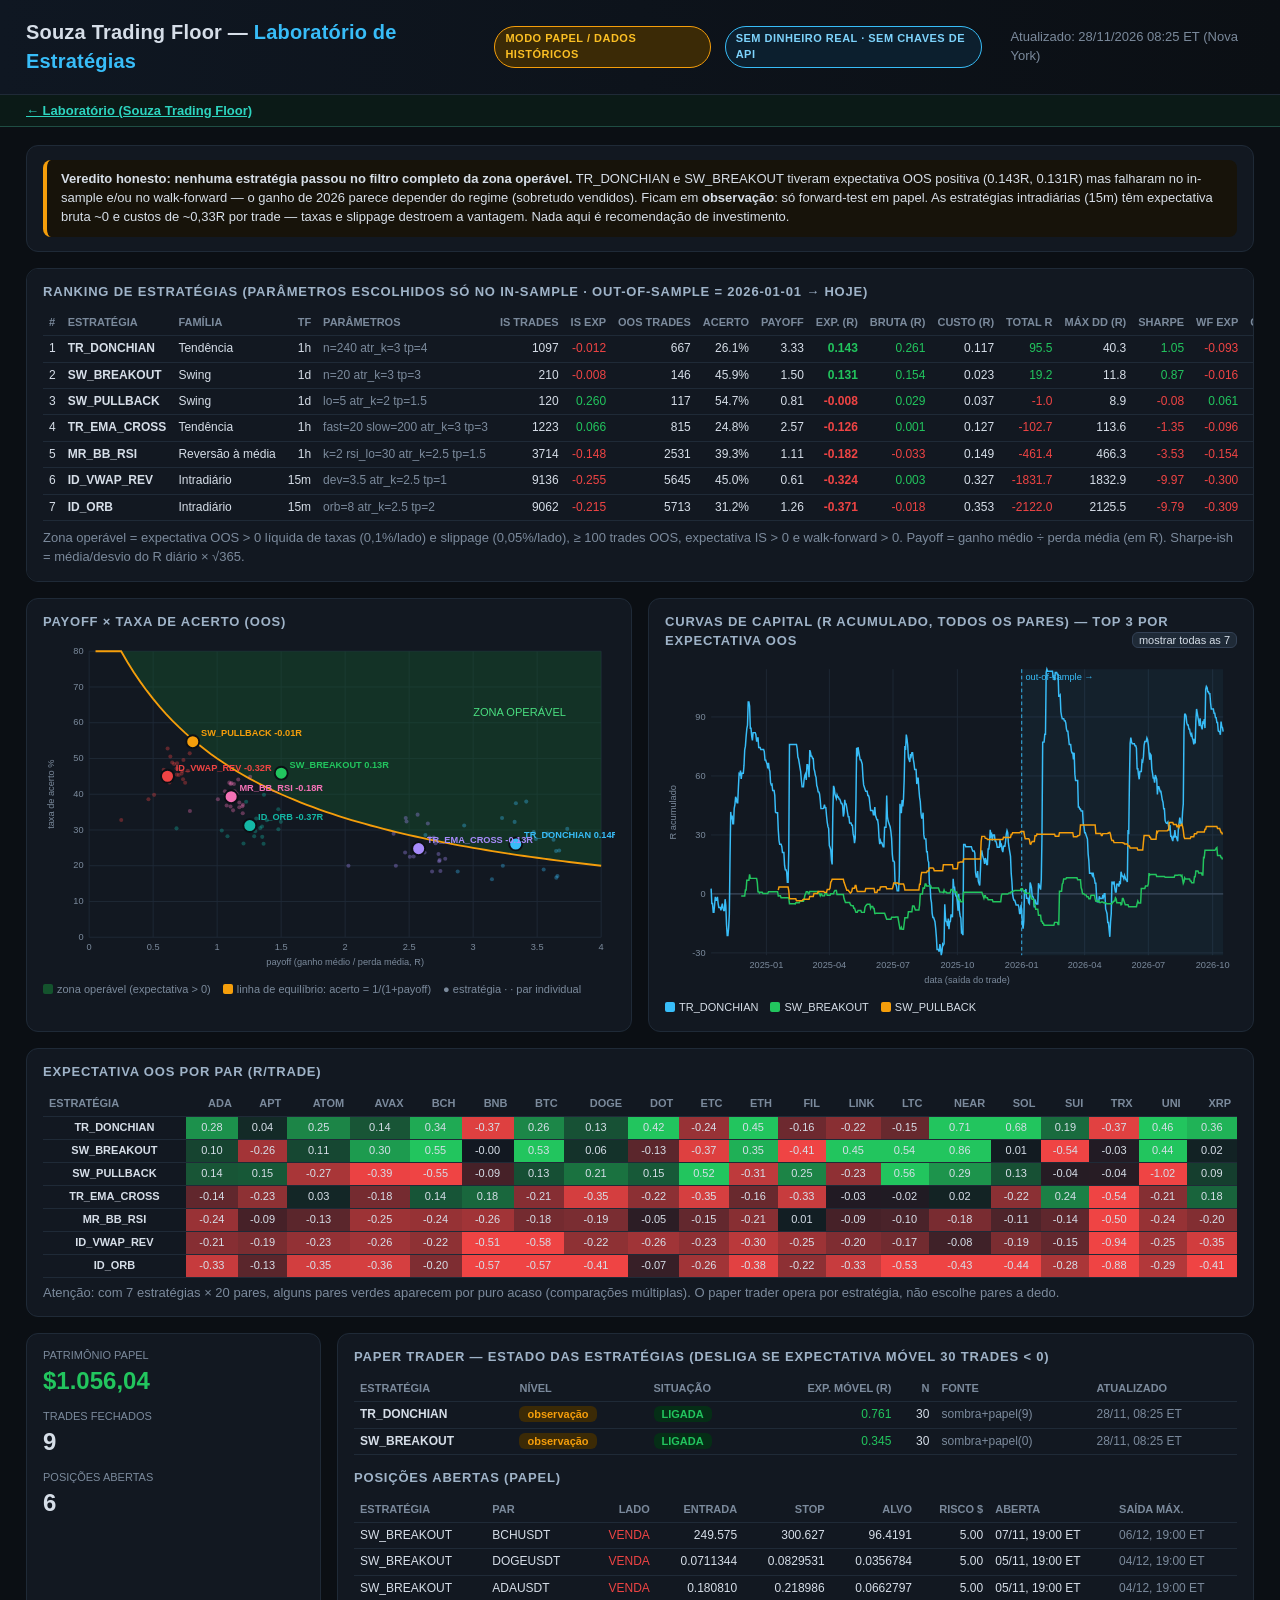
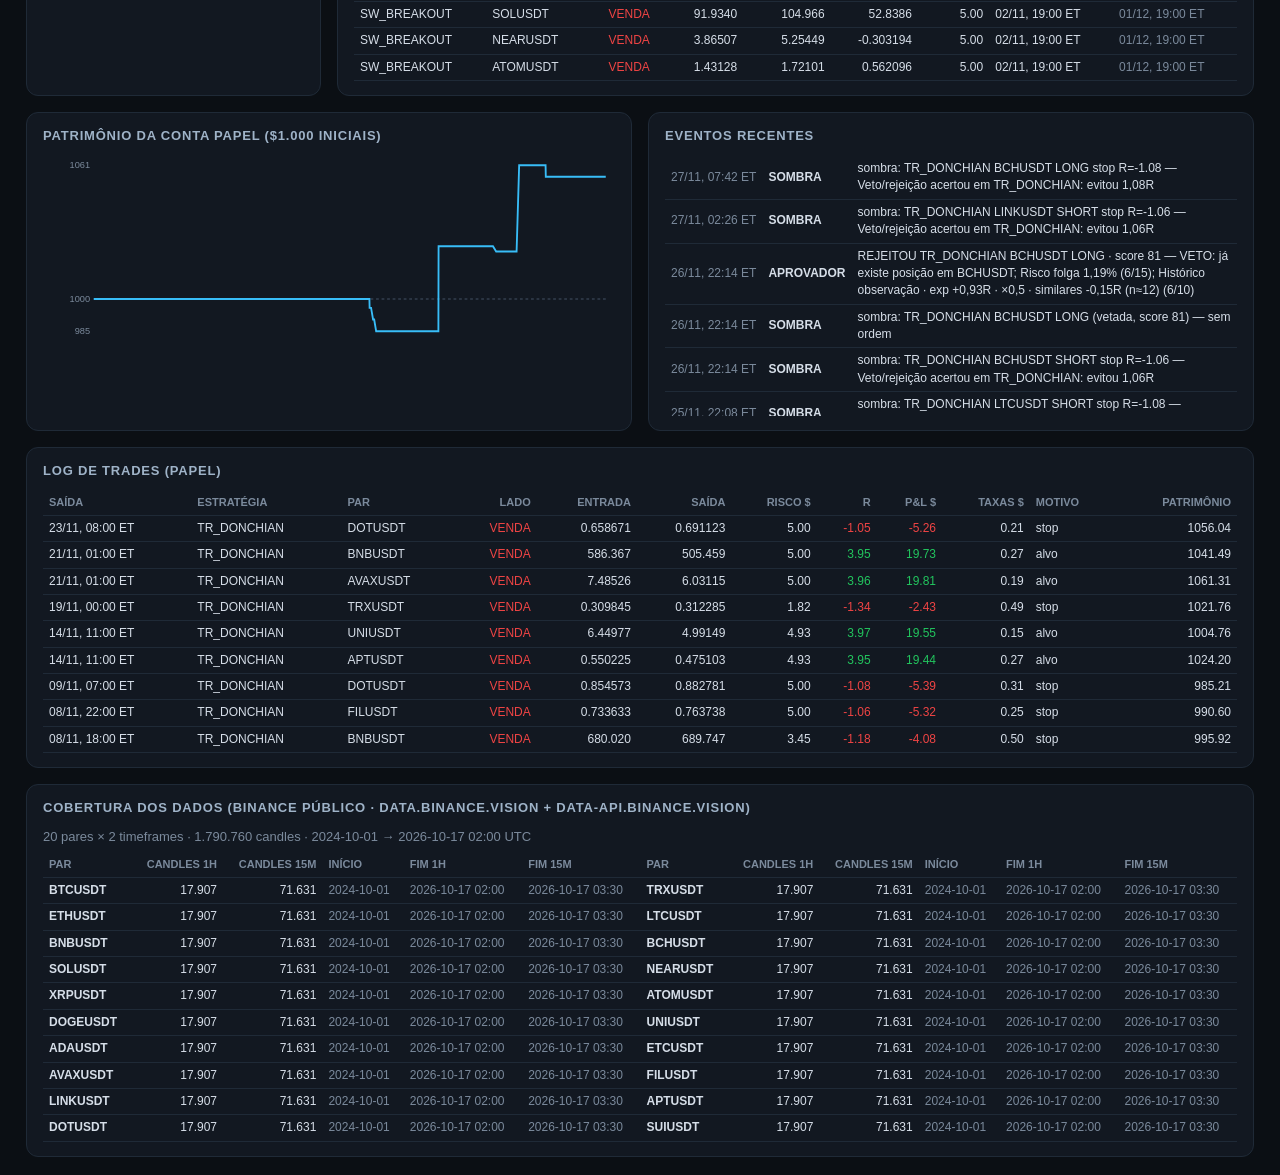
==== commit 084949ee: "Laboratório: dados de papel 2026-11-28T13:25Z · patrimônio $1086.32 · 6 posições" ====
--- a/lab/painel.html
+++ b/lab/painel.html
@@ -40,7 +40,7 @@
 <div class="card c12"><h2>Cobertura dos dados (Binance público · data.binance.vision + data-api.binance.vision)</h2><div id="cov"></div></div>
 </main>
 <script>
-const D = {"summary": [{"strategy": "TR_DONCHIAN", "family": "Tend\u00eancia", "tf": "1h", "params": {"n": 240, "atr_k": 3.0, "tp": 4.0}, "grid_size": 12, "grid_oos_pos_frac": 0.25, "is_trades": 1097, "is_win_rate": 0.224247949, "is_payoff": 3.4100526432, "is_expectancy": -0.0118720514, "is_total_R": -13.023640382, "is_max_dd_R": 111.0956678342, "is_sharpe": -0.0912340704, "is_pf": 0.9857496477, "oos_trades": 667, "oos_win_rate": 0.2608695652, "oos_payoff": 3.3325785343, "oos_expectancy": 0.143246546, "oos_total_R": 95.5454461988, "oos_max_dd_R": 40.252699383, "oos_sharpe": 1.0455759186, "oos_pf": 1.1762041886, "oos_cost_R": 0.1174264114, "oos_gross_exp": 0.2606729574, "is_gross_exp": 0.0797462181, "wf_trades": 2250, "wf_expectancy": -0.0934441978, "wf_total_R": -210.2494449814, "wf_folds": {"2025-04-01": -0.062, "2025-10-01": -0.234, "2026-04-01": 0.116}, "oos_long_exp": 0.0822505636, "oos_short_exp": 0.2101886777, "oos_long_n": 349, "oos_short_n": 318, "operable": false, "status": "observa\u00e7\u00e3o", "rank": 1}, {"strategy": "SW_BREAKOUT", "family": "Swing", "tf": "1d", "params": {"n": 20, "atr_k": 3.0, "tp": 3.0}, "grid_size": 12, "grid_oos_pos_frac": 1.0, "is_trades": 210, "is_win_rate": 0.4428571429, "is_payoff": 1.2345279214, "is_expectancy": -0.0080360827, "is_total_R": -1.6875773701, "is_max_dd_R": 16.1370976986, "is_sharpe": -0.0883186426, "is_pf": 0.9812914247, "oos_trades": 146, "oos_win_rate": 0.4589041096, "oos_payoff": 1.5005970896, "oos_expectancy": 0.1314318951, "oos_total_R": 19.1890566828, "oos_max_dd_R": 11.8064210652, "oos_sharpe": 0.8710981985, "oos_pf": 1.2726582912, "oos_cost_R": 0.0228920025, "oos_gross_exp": 0.1543238976, "is_gross_exp": 0.0083871997, "wf_trades": 329, "wf_expectancy": -0.0163256589, "wf_total_R": -5.3711417629, "wf_folds": {"2025-04-01": -0.128, "2025-10-01": -0.077, "2026-04-01": 0.215}, "oos_long_exp": -0.0795760252, "oos_short_exp": 0.3734703918, "oos_long_n": 78, "oos_short_n": 68, "operable": false, "status": "observa\u00e7\u00e3o", "rank": 2}, {"strategy": "SW_PULLBACK", "family": "Swing", "tf": "1d", "params": {"lo": 5, "atr_k": 2.0, "tp": 1.5}, "grid_size": 12, "grid_oos_pos_frac": 0.75, "is_trades": 120, "is_win_rate": 0.625, "is_payoff": 1.2107336509, "is_expectancy": 0.2598996223, "is_total_R": 31.1879546737, "is_max_dd_R": 2.4955010447, "is_sharpe": 2.0693741194, "is_pf": 2.0178894182, "oos_trades": 117, "oos_win_rate": 0.547008547, "oos_payoff": 0.8095313688, "oos_expectancy": -0.0083451064, "oos_total_R": -0.9763774543, "oos_max_dd_R": 8.9019817582, "oos_sharpe": -0.0822919164, "oos_pf": 0.9775473133, "oos_cost_R": 0.037381835, "oos_gross_exp": 0.0290367285, "is_gross_exp": 0.2852961341, "wf_trades": 263, "wf_expectancy": 0.0614408973, "wf_total_R": 16.1589560008, "wf_folds": {"2025-04-01": 0.017, "2025-10-01": 0.319, "2026-04-01": -0.062}, "oos_long_exp": -0.0522905309, "oos_short_exp": 0.0012679552, "oos_long_n": 21, "oos_short_n": 96, "operable": false, "status": "reprovada", "rank": 3}, {"strategy": "TR_EMA_CROSS", "family": "Tend\u00eancia", "tf": "1h", "params": {"fast": 20, "slow": 200, "atr_k": 3.0, "tp": 3.0}, "grid_size": 16, "grid_oos_pos_frac": 0.0, "is_trades": 1223, "is_win_rate": 0.2935404742, "is_payoff": 2.6158611171, "is_expectancy": 0.0661848178, "is_total_R": 80.9440321822, "is_max_dd_R": 51.8244436664, "is_sharpe": 0.6009859126, "is_pf": 1.0869145151, "oos_trades": 815, "oos_win_rate": 0.2478527607, "oos_payoff": 2.5742140177, "oos_expectancy": -0.1260733216, "oos_total_R": -102.749757098, "oos_max_dd_R": 113.6010347298, "oos_sharpe": -1.3506148787, "oos_pf": 0.8482728085, "oos_cost_R": 0.1270667081, "oos_gross_exp": 0.0009933865, "is_gross_exp": 0.1623277963, "wf_trades": 1760, "wf_expectancy": -0.0964790228, "wf_total_R": -169.8030800776, "wf_folds": {"2025-04-01": -0.039, "2025-10-01": -0.12, "2026-04-01": -0.142}, "oos_long_exp": -0.0585785499, "oos_short_exp": -0.186802883, "oos_long_n": 386, "oos_short_n": 429, "operable": false, "status": "reprovada", "rank": 4}, {"strategy": "MR_BB_RSI", "family": "Revers\u00e3o \u00e0 m\u00e9dia", "tf": "1h", "params": {"k": 2.0, "rsi_lo": 30, "atr_k": 2.5, "tp": 1.5}, "grid_size": 16, "grid_oos_pos_frac": 0.0, "is_trades": 3714, "is_win_rate": 0.4025309639, "is_payoff": 1.133684373, "is_expectancy": -0.147893427, "is_total_R": -549.2761880057, "is_max_dd_R": 556.495534933, "is_sharpe": -2.7729747832, "is_pf": 0.7637936628, "oos_trades": 2531, "oos_win_rate": 0.3931252469, "oos_payoff": 1.1094605733, "oos_expectancy": -0.1822965803, "oos_total_R": -461.3926448271, "oos_max_dd_R": 466.2771366301, "oos_sharpe": -3.5324866973, "oos_pf": 0.7186935354, "oos_cost_R": 0.14884773, "oos_gross_exp": -0.0334488504, "is_gross_exp": -0.034114595, "wf_trades": 4107, "wf_expectancy": -0.1536121592, "wf_total_R": -630.885137648, "wf_folds": {"2025-04-01": -0.154, "2025-10-01": -0.273, "2026-04-01": -0.093}, "oos_long_exp": -0.1412687301, "oos_short_exp": -0.22374807, "oos_long_n": 1272, "oos_short_n": 1259, "operable": false, "status": "reprovada", "rank": 5}, {"strategy": "ID_VWAP_REV", "family": "Intradi\u00e1rio", "tf": "15m", "params": {"dev": 3.5, "atr_k": 2.5, "tp": 1.0}, "grid_size": 8, "grid_oos_pos_frac": 0.0, "is_trades": 9136, "is_win_rate": 0.4539185639, "is_payoff": 0.6925728009, "is_expectancy": -0.2550655751, "is_total_R": -2330.2790941412, "is_max_dd_R": 2332.1781036542, "is_sharpe": -7.9171392944, "is_pf": 0.5756863911, "oos_trades": 5645, "oos_win_rate": 0.4503100089, "oos_payoff": 0.6121779575, "oos_expectancy": -0.3244793887, "oos_total_R": -1831.6861489703, "oos_max_dd_R": 1832.8504908079, "oos_sharpe": -9.9667137877, "oos_pf": 0.501500602, "oos_cost_R": 0.3272088153, "oos_gross_exp": 0.0027294267, "is_gross_exp": -0.0109757687, "wf_trades": 16630, "wf_expectancy": -0.3002728153, "wf_total_R": -4993.536918635, "wf_folds": {"2025-04-01": -0.279, "2025-10-01": -0.306, "2026-04-01": -0.313}, "oos_long_exp": -0.2701485107, "oos_short_exp": -0.3746452078, "oos_long_n": 2710, "oos_short_n": 2935, "operable": false, "status": "reprovada", "rank": 6}, {"strategy": "ID_ORB", "family": "Intradi\u00e1rio", "tf": "15m", "params": {"orb": 8, "atr_k": 2.5, "tp": 2.0}, "grid_size": 8, "grid_oos_pos_frac": 0.0, "is_trades": 9062, "is_win_rate": 0.343853454, "is_payoff": 1.3791226887, "is_expectancy": -0.2154255248, "is_total_R": -1952.1861059336, "is_max_dd_R": 1952.1861059336, "is_sharpe": -5.0362161953, "is_pf": 0.7227289435, "oos_trades": 5713, "oos_win_rate": 0.3122702608, "oos_payoff": 1.2551260281, "oos_expectancy": -0.3714367067, "oos_total_R": -2122.0179052781, "oos_max_dd_R": 2125.5145824898, "oos_sharpe": -9.7880990108, "oos_pf": 0.5699019685, "oos_cost_R": 0.3531349194, "oos_gross_exp": -0.0183017873, "is_gross_exp": 0.0484661742, "wf_trades": 11182, "wf_expectancy": -0.309157366, "wf_total_R": -3456.9976667618, "wf_folds": {"2025-04-01": -0.263, "2025-10-01": -0.29, "2026-04-01": -0.369}, "oos_long_exp": -0.4007941102, "oos_short_exp": -0.3434935136, "oos_long_n": 2786, "oos_short_n": 2927, "operable": false, "status": "reprovada", "rank": 7}], "per_pair": [{"strategy": "MR_BB_RSI", "pair": "ADAUSDT", "is_trades": 182, "is_win_rate": 0.3956043956043956, "is_payoff": 1.1369860306864974, "is_expectancy": -0.1573302900613325, "is_total_R": -28.634112791162515, "is_max_dd_R": 35.39616040299004, "is_sharpe": -1.6322734473856002, "is_pf": 0.7442090382675255, "oos_trades": 133, "oos_win_rate": 0.3684210526315789, "oos_payoff": 1.0740762590463186, "oos_expectancy": -0.24467541498233156, "oos_total_R": -32.54183019265011, "oos_max_dd_R": 34.95338158029625, "oos_sharpe": -2.6603204327032146, "oos_pf": 0.6265444844436858, "pair_ok": false}, {"strategy": "MR_BB_RSI", "pair": "APTUSDT", "is_trades": 166, "is_win_rate": 0.39759036144578314, "is_payoff": 1.1257761137023699, "is_expectancy": -0.16229688026794495, "is_total_R": -26.941282124478857, "is_max_dd_R": 32.02706812865001, "is_sharpe": -1.614694612865039, "is_pf": 0.7430122350435642, "oos_trades": 116, "oos_win_rate": 0.43103448275862066, "oos_payoff": 1.1118238385672738, "oos_expectancy": -0.0929316267832062, "oos_total_R": -10.780068706851923, "oos_max_dd_R": 16.685602636677938, "oos_sharpe": -0.9274435566081519, "oos_pf": 0.8422907867933891, "pair_ok": false}, {"strategy": "MR_BB_RSI", "pair": "ATOMUSDT", "is_trades": 178, "is_win_rate": 0.43820224719101125, "is_payoff": 1.2127776926897262, "is_expectancy": -0.03126742410704913, "is_total_R": -5.565601491054743, "is_max_dd_R": 21.821308593678538, "is_sharpe": -0.30943880497927934, "is_pf": 0.9459666002979864, "oos_trades": 120, "oos_win_rate": 0.4083333333333333, "oos_payoff": 1.1367379966444047, "oos_expectancy": -0.1322573830545891, "oos_total_R": -15.870885966550686, "oos_max_dd_R": 20.20312549204715, "oos_sharpe": -1.3800399819810751, "oos_pf": 0.7845093216278286, "pair_ok": false}, {"strategy": "MR_BB_RSI", "pair": "AVAXUSDT", "is_trades": 181, "is_win_rate": 0.35359116022099446, "is_payoff": 1.1312600511216961, "is_expectancy": -0.2572347986731656, "is_total_R": -46.55949855984295, "is_max_dd_R": 50.403126124522274, "is_sharpe": -2.6947488728539932, "is_pf": 0.6188089168528935, "oos_trades": 124, "oos_win_rate": 0.3548387096774194, "oos_payoff": 1.1244359921815088, "oos_expectancy": -0.2507437858700394, "oos_total_R": -31.092229447884886, "oos_max_dd_R": 35.34202500010324, "oos_sharpe": -2.69560243719365, "oos_pf": 0.6184397956998299, "pair_ok": false}, {"strategy": "MR_BB_RSI", "pair": "BCHUSDT", "is_trades": 172, "is_win_rate": 0.5116279069767442, "is_payoff": 1.182904950101639, "is_expectancy": 0.12041086106508657, "is_total_R": 20.71066810319489, "is_max_dd_R": 10.7119771118629, "is_sharpe": 1.1713720429057364, "is_pf": 1.2392337572493362, "oos_trades": 127, "oos_win_rate": 0.3858267716535433, "oos_payoff": 1.0061019015372614, "oos_expectancy": -0.24063563252789902, "oos_total_R": -30.560725331043177, "oos_max_dd_R": 33.47071870080304, "oos_sharpe": -2.4446406809092545, "oos_pf": 0.6320383740426386, "pair_ok": false}, {"strategy": "MR_BB_RSI", "pair": "BNBUSDT", "is_trades": 188, "is_win_rate": 0.35638297872340424, "is_payoff": 1.1184216162186023, "is_expectancy": -0.2635732659344737, "is_total_R": -49.55177399568105, "is_max_dd_R": 56.33143064648804, "is_sharpe": -2.591793029264149, "is_pf": 0.619291308154102, "oos_trades": 134, "oos_win_rate": 0.3656716417910448, "oos_payoff": 1.1046975668434158, "oos_expectancy": -0.2597169427549857, "oos_total_R": -34.802070329168075, "oos_max_dd_R": 36.18539327835721, "oos_sharpe": -2.7747412487386725, "oos_pf": 0.636825656180322, "pair_ok": false}, {"strategy": "MR_BB_RSI", "pair": "BTCUSDT", "is_trades": 214, "is_win_rate": 0.3644859813084112, "is_payoff": 1.038328908944124, "is_expectancy": -0.29218511052270985, "is_total_R": -62.52761365185993, "is_max_dd_R": 66.6741122196173, "is_sharpe": -3.150897239326647, "is_pf": 0.5955121683650123, "oos_trades": 147, "oos_win_rate": 0.40816326530612246, "oos_payoff": 1.061100851460151, "oos_expectancy": -0.17765336205091942, "oos_total_R": -26.115044221485157, "oos_max_dd_R": 35.64179322892259, "oos_sharpe": -1.8911676835213347, "oos_pf": 0.7317936906621729, "pair_ok": false}, {"strategy": "MR_BB_RSI", "pair": "DOGEUSDT", "is_trades": 197, "is_win_rate": 0.39593908629441626, "is_payoff": 1.1676295226574622, "is_expectancy": -0.1425152514948882, "is_total_R": -28.075504544492986, "is_max_dd_R": 28.35342996617579, "is_sharpe": -1.5155357215657104, "is_pf": 0.7653369980443869, "oos_trades": 130, "oos_win_rate": 0.3769230769230769, "oos_payoff": 1.1734191272561592, "oos_expectancy": -0.18870753620311193, "oos_total_R": -24.53197970640456, "oos_max_dd_R": 24.977953426228325, "oos_sharpe": -1.9483185775938408, "oos_pf": 0.709846138710516, "pair_ok": false}, {"strategy": "MR_BB_RSI", "pair": "DOTUSDT", "is_trades": 182, "is_win_rate": 0.37362637362637363, "is_payoff": 1.154461355202295, "is_expectancy": -0.2046370148332361, "is_total_R": -37.243936699648955, "is_max_dd_R": 47.10541690525787, "is_sharpe": -2.063030096489664, "is_pf": 0.6886260715241761, "oos_trades": 127, "oos_win_rate": 0.4409448818897638, "oos_payoff": 1.1650949689052696, "oos_expectancy": -0.047010351336712435, "oos_total_R": -5.970314619762482, "oos_max_dd_R": 15.038776491234037, "oos_sharpe": -0.5112985732413707, "oos_pf": 0.9189481444886635, "pair_ok": false}, {"strategy": "MR_BB_RSI", "pair": "ETCUSDT", "is_trades": 186, "is_win_rate": 0.45698924731182794, "is_payoff": 1.1478940471971717, "is_expectancy": -0.019360059187301607, "is_total_R": -3.6009710088381004, "is_max_dd_R": 14.791976157982013, "is_sharpe": -0.19838661916310957, "is_pf": 0.9660494456609859, "oos_trades": 112, "oos_win_rate": 0.4017857142857143, "oos_payoff": 1.1383925071039191, "oos_expectancy": -0.146820980474772, "oos_total_R": -16.443949813174466, "oos_max_dd_R": 19.777518753256622, "oos_sharpe": -1.5060696191126992, "oos_pf": 0.7645919823832295, "pair_ok": false}, {"strategy": "MR_BB_RSI", "pair": "ETHUSDT", "is_trades": 211, "is_win_rate": 0.3696682464454976, "is_payoff": 1.0391567089902325, "is_expectancy": -0.25752449825429746, "is_total_R": -54.33766913165673, "is_max_dd_R": 57.9794383454683, "is_sharpe": -2.8256928876700678, "is_pf": 0.609430250385249, "oos_trades": 132, "oos_win_rate": 0.36363636363636365, "oos_payoff": 1.1730026419389379, "oos_expectancy": -0.21454659669340823, "oos_total_R": -28.32015076352989, "oos_max_dd_R": 32.76345760889852, "oos_sharpe": -2.2630814887012334, "oos_pf": 0.6702872239651074, "pair_ok": false}, {"strategy": "MR_BB_RSI", "pair": "FILUSDT", "is_trades": 179, "is_win_rate": 0.4134078212290503, "is_payoff": 1.2299460153673358, "is_expectancy": -0.07856052294986665, "is_total_R": -14.062333608026123, "is_max_dd_R": 23.428782264896242, "is_sharpe": -0.812287136531853, "is_pf": 0.8668190965445985, "oos_trades": 127, "oos_win_rate": 0.44881889763779526, "oos_payoff": 1.2578555999663048, "oos_expectancy": 0.013642001652146324, "oos_total_R": 1.7325342098225867, "oos_max_dd_R": 13.481934609330553, "oos_sharpe": 0.1464648501767016, "oos_pf": 1.0242538456868482, "pair_ok": false}, {"strategy": "MR_BB_RSI", "pair": "LINKUSDT", "is_trades": 179, "is_win_rate": 0.4245810055865922, "is_payoff": 1.132373422103564, "is_expectancy": -0.09645957523626014, "is_total_R": -17.266263967290577, "is_max_dd_R": 28.395807682429847, "is_sharpe": -1.0087438957444688, "is_pf": 0.8355376706783579, "oos_trades": 112, "oos_win_rate": 0.42857142857142855, "oos_payoff": 1.131343272846905, "oos_expectancy": -0.0931231000858859, "oos_total_R": -10.42978720961922, "oos_max_dd_R": 19.546590041833007, "oos_sharpe": -0.9490240954138083, "oos_pf": 0.8485074546351788, "pair_ok": false}, {"strategy": "MR_BB_RSI", "pair": "LTCUSDT", "is_trades": 163, "is_win_rate": 0.4539877300613497, "is_payoff": 1.2206345171826407, "is_expectancy": 0.008064893047712922, "is_total_R": 1.314577566777199, "is_max_dd_R": 19.54815688554009, "is_sharpe": 0.07977785585669105, "is_pf": 1.0149095985563528, "oos_trades": 111, "oos_win_rate": 0.43243243243243246, "oos_payoff": 1.0951224246088227, "oos_expectancy": -0.1003545690802056, "oos_total_R": -11.139357167902824, "oos_max_dd_R": 20.556165685083457, "oos_sharpe": -1.0073363214581752, "oos_pf": 0.8343789901781506, "pair_ok": false}, {"strategy": "MR_BB_RSI", "pair": "NEARUSDT", "is_trades": 174, "is_win_rate": 0.4367816091954023, "is_payoff": 1.121595923464728, "is_expectancy": -0.07635790097270397, "is_total_R": -13.286274769250493, "is_max_dd_R": 23.90873147861203, "is_sharpe": -0.7431392434632664, "is_pf": 0.8698090835032584, "oos_trades": 108, "oos_win_rate": 0.37037037037037035, "oos_payoff": 1.2016088590901801, "oos_expectancy": -0.18495098979604993, "oos_total_R": -19.9747068979734, "oos_max_dd_R": 28.10799558296621, "oos_sharpe": -1.776571385891464, "oos_pf": 0.7068287406412825, "pair_ok": false}, {"strategy": "MR_BB_RSI", "pair": "SOLUSDT", "is_trades": 178, "is_win_rate": 0.42134831460674155, "is_payoff": 1.1251882786433642, "is_expectancy": -0.11015479481284055, "is_total_R": -19.60755347668563, "is_max_dd_R": 32.926198325310345, "is_sharpe": -1.1342130793698773, "is_pf": 0.8193118533810905, "oos_trades": 133, "oos_win_rate": 0.42857142857142855, "oos_payoff": 1.1054498036637477, "oos_expectancy": -0.10611416579943622, "oos_total_R": -14.11318405132502, "oos_max_dd_R": 22.07065478495246, "oos_sharpe": -1.2181235699904327, "oos_pf": 0.8290873527478106, "pair_ok": false}, {"strategy": "MR_BB_RSI", "pair": "SUIUSDT", "is_trades": 169, "is_win_rate": 0.39644970414201186, "is_payoff": 1.0230152642051413, "is_expectancy": -0.20134625018001634, "is_total_R": -34.027516280422745, "is_max_dd_R": 42.07455847162052, "is_sharpe": -2.1031755550962163, "is_pf": 0.671980614722985, "oos_trades": 122, "oos_win_rate": 0.4016393442622951, "oos_payoff": 1.1513141643726335, "oos_expectancy": -0.138317651329005, "oos_total_R": -16.874753462138635, "oos_max_dd_R": 21.75924526512498, "oos_sharpe": -1.45067190209512, "oos_pf": 0.7727999185514937, "pair_ok": false}, {"strategy": "MR_BB_RSI", "pair": "TRXUSDT", "is_trades": 230, "is_win_rate": 0.36086956521739133, "is_payoff": 1.0831581115335251, "is_expectancy": -0.29425723200567266, "is_total_R": -67.67916336130475, "is_max_dd_R": 71.41817762528, "is_sharpe": -3.079697424239081, "is_pf": 0.6115790697774325, "oos_trades": 150, "oos_win_rate": 0.35333333333333333, "oos_payoff": 0.7872920657211196, "oos_expectancy": -0.5009609859979014, "oos_total_R": -75.14414789968528, "oos_max_dd_R": 78.2205890230337, "oos_sharpe": -5.266965776025881, "oos_pf": 0.4301698915795808, "pair_ok": false}, {"strategy": "MR_BB_RSI", "pair": "UNIUSDT", "is_trades": 174, "is_win_rate": 0.41954022988505746, "is_payoff": 1.136782498709983, "is_expectancy": -0.10500060691733104, "is_total_R": -18.270105603615608, "is_max_dd_R": 25.352459477685006, "is_sharpe": -1.0250117618425751, "is_pf": 0.8216348753052353, "oos_trades": 124, "oos_win_rate": 0.3467741935483871, "oos_payoff": 1.2000895657841129, "oos_expectancy": -0.23933155684532206, "oos_total_R": -29.67711304881993, "oos_max_dd_R": 35.2045389066948, "oos_sharpe": -2.522791214319087, "oos_pf": 0.6370845843051463, "pair_ok": false}, {"strategy": "MR_BB_RSI", "pair": "XRPUSDT", "is_trades": 211, "is_win_rate": 0.35545023696682465, "is_payoff": 1.234360681671528, "is_expectancy": -0.2088353488642371, "is_total_R": -44.06425861035402, "is_max_dd_R": 48.63764796545357, "is_sharpe": -2.1939572529278912, "is_pf": 0.6807136112159162, "oos_trades": 142, "oos_win_rate": 0.36619718309859156, "oos_payoff": 1.1968788512549962, "oos_expectancy": -0.20241464930259354, "oos_total_R": -28.742880200968298, "oos_max_dd_R": 35.56973313702306, "oos_sharpe": -2.3923649333022583, "oos_pf": 0.6915300029473311, "pair_ok": false}, {"strategy": "TR_EMA_CROSS", "pair": "ADAUSDT", "is_trades": 64, "is_win_rate": 0.265625, "is_payoff": 2.664102289344985, "is_expectancy": -0.0286161938306891, "is_total_R": -1.8314364051641034, "is_max_dd_R": 10.459779506301466, "is_sharpe": -0.11638521528208713, "is_pf": 0.9636114663588244, "oos_trades": 43, "oos_win_rate": 0.23255813953488372, "oos_payoff": 2.729372292155101, "oos_expectancy": -0.14271363791548852, "oos_total_R": -6.136686430366006, "oos_max_dd_R": 21.40629240495659, "oos_sharpe": -0.6151866821444522, "oos_pf": 0.8270825127742731, "pair_ok": false}, {"strategy": "TR_EMA_CROSS", "pair": "APTUSDT", "is_trades": 57, "is_win_rate": 0.2807017543859649, "is_payoff": 2.6371565879952996, "is_expectancy": 0.022086201041776114, "is_total_R": 1.2589134593812363, "is_max_dd_R": 13.921331679564044, "is_sharpe": 0.08511862977337917, "is_pf": 1.029134278242068, "oos_trades": 40, "oos_win_rate": 0.225, "oos_payoff": 2.505809919194609, "oos_expectancy": -0.2250070546080233, "oos_total_R": -9.00028218432093, "oos_max_dd_R": 9.00028218432093, "oos_sharpe": -1.0008700103735586, "oos_pf": 0.7274932023468219, "pair_ok": false}, {"strategy": "TR_EMA_CROSS", "pair": "ATOMUSDT", "is_trades": 58, "is_win_rate": 0.3103448275862069, "is_payoff": 2.58873894136608, "is_expectancy": 0.12221356085888108, "is_total_R": 7.088386529815106, "is_max_dd_R": 10.003416822431316, "is_sharpe": 0.4608222977177861, "is_pf": 1.1649325236147359, "oos_trades": 43, "oos_win_rate": 0.27906976744186046, "oos_payoff": 2.6921568122398476, "oos_expectancy": 0.03302094954839729, "oos_total_R": 1.4199008305810832, "oos_max_dd_R": 11.668975124033372, "oos_sharpe": 0.1312882190165144, "oos_pf": 1.0421252176412312, "pair_ok": true}, {"strategy": "TR_EMA_CROSS", "pair": "AVAXUSDT", "is_trades": 68, "is_win_rate": 0.3235294117647059, "is_payoff": 2.7582047025819225, "is_expectancy": 0.23063689580059424, "is_total_R": 15.683308914440408, "is_max_dd_R": 8.646347195628959, "is_sharpe": 0.8997854246139017, "is_pf": 1.319141379495702, "oos_trades": 41, "oos_win_rate": 0.21951219512195122, "oos_payoff": 2.7819907519284897, "oos_expectancy": -0.17917298794370828, "oos_total_R": -7.34609250569204, "oos_max_dd_R": 12.82192141289286, "oos_sharpe": -0.8151828048244132, "oos_pf": 0.7824348989798877, "pair_ok": false}, {"strategy": "TR_EMA_CROSS", "pair": "BCHUSDT", "is_trades": 63, "is_win_rate": 0.25396825396825395, "is_payoff": 2.5012518694001487, "is_expectancy": -0.11975072449360949, "is_total_R": -7.544295643097401, "is_max_dd_R": 17.986204625051467, "is_sharpe": -0.5284752516687018, "is_pf": 0.8514899980936677, "oos_trades": 34, "oos_win_rate": 0.3235294117647059, "oos_payoff": 2.4795724955796157, "oos_expectancy": 0.13912590260310517, "oos_total_R": 4.730280688505575, "oos_max_dd_R": 8.005931186169095, "oos_sharpe": 0.5299224221670161, "oos_pf": 1.1858824978859033, "pair_ok": false}, {"strategy": "TR_EMA_CROSS", "pair": "BNBUSDT", "is_trades": 55, "is_win_rate": 0.23636363636363636, "is_payoff": 2.443536266719784, "is_expectancy": -0.20454610579295873, "is_total_R": -11.250035818612734, "is_max_dd_R": 17.678227897742985, "is_sharpe": -0.8009149217866455, "is_pf": 0.756332653984695, "oos_trades": 42, "oos_win_rate": 0.3333333333333333, "oos_payoff": 2.4733830657882008, "oos_expectancy": 0.1838072475115856, "oos_total_R": 7.719904395486595, "oos_max_dd_R": 9.002303308678409, "oos_sharpe": 0.7205029556910045, "oos_pf": 1.2366915328941004, "pair_ok": false}, {"strategy": "TR_EMA_CROSS", "pair": "BTCUSDT", "is_trades": 60, "is_win_rate": 0.35, "is_payoff": 2.3528278752506706, "is_expectancy": 0.19552902057723912, "is_total_R": 11.73174123463434, "is_max_dd_R": 12.920150769237809, "is_sharpe": 0.733540815838908, "is_pf": 1.2669073174426688, "oos_trades": 38, "oos_win_rate": 0.23684210526315788, "oos_payoff": 2.4684313668493196, "oos_expectancy": -0.20789289073648176, "oos_total_R": -7.899929847986311, "oos_max_dd_R": 10.121929978177764, "oos_sharpe": -0.8172193116756195, "oos_pf": 0.7660649069532373, "pair_ok": false}, {"strategy": "TR_EMA_CROSS", "pair": "DOGEUSDT", "is_trades": 56, "is_win_rate": 0.30357142857142855, "is_payoff": 2.760648138896459, "is_expectancy": 0.1512119595840444, "is_total_R": 8.467869736706488, "is_max_dd_R": 12.794421810087664, "is_sharpe": 0.5556954706883487, "is_pf": 1.203359445159995, "oos_trades": 40, "oos_win_rate": 0.2, "oos_payoff": 2.3961443314162842, "oos_expectancy": -0.35142805863320975, "oos_total_R": -14.057122345328393, "oos_max_dd_R": 24.658241437263474, "oos_sharpe": -1.5830198865057015, "oos_pf": 0.5990360828540711, "pair_ok": false}, {"strategy": "TR_EMA_CROSS", "pair": "DOTUSDT", "is_trades": 57, "is_win_rate": 0.3157894736842105, "is_payoff": 2.805187845949856, "is_expectancy": 0.21158026970681448, "is_total_R": 12.060075373288424, "is_max_dd_R": 10.762433488672206, "is_sharpe": 0.772413048974371, "is_pf": 1.2947020827460873, "oos_trades": 47, "oos_win_rate": 0.2127659574468085, "oos_payoff": 2.734210534338147, "oos_expectancy": -0.22065113481380255, "oos_total_R": -10.370603336248722, "oos_max_dd_R": 13.297851865219751, "oos_sharpe": -1.0416076345711276, "oos_pf": 0.738975820091391, "pair_ok": false}, {"strategy": "TR_EMA_CROSS", "pair": "ETCUSDT", "is_trades": 58, "is_win_rate": 0.3103448275862069, "is_payoff": 2.616863253104725, "is_expectancy": 0.13144901132488876, "is_total_R": 7.624042656843548, "is_max_dd_R": 12.454544638427926, "is_sharpe": 0.49839816837504186, "is_pf": 1.1775884638971261, "oos_trades": 49, "oos_win_rate": 0.1836734693877551, "oos_payoff": 2.6790596423508783, "oos_expectancy": -0.35397746598514884, "oos_total_R": -17.344895833272286, "oos_max_dd_R": 24.773971395883667, "oos_sharpe": -1.7960703541436327, "oos_pf": 0.6027884195289476, "pair_ok": false}, {"strategy": "TR_EMA_CROSS", "pair": "ETHUSDT", "is_trades": 65, "is_win_rate": 0.3076923076923077, "is_payoff": 2.7065660935183082, "is_expectancy": 0.15163410017506984, "is_total_R": 9.856216511379543, "is_max_dd_R": 10.695792366573208, "is_sharpe": 0.582915798204176, "is_pf": 1.2029182637859148, "oos_trades": 38, "oos_win_rate": 0.23684210526315788, "oos_payoff": 2.620375193337074, "oos_expectancy": -0.15713095219547552, "oos_total_R": -5.970976183428068, "oos_max_dd_R": 14.073664382684125, "oos_sharpe": -0.6545027832830479, "oos_pf": 0.8132198875873679, "pair_ok": false}, {"strategy": "TR_EMA_CROSS", "pair": "FILUSDT", "is_trades": 59, "is_win_rate": 0.3898305084745763, "is_payoff": 2.548166830660888, "is_expectancy": 0.4083608671424253, "is_total_R": 24.093291161403105, "is_max_dd_R": 10.749061338167177, "is_sharpe": 1.4927405303458021, "is_pf": 1.627995475144456, "oos_trades": 54, "oos_win_rate": 0.18518518518518517, "oos_payoff": 2.7442406124029644, "oos_expectancy": -0.3292886262833501, "oos_total_R": -17.781585819300897, "oos_max_dd_R": 26.228931162989976, "oos_sharpe": -1.667819705571113, "oos_pf": 0.6236910482734009, "pair_ok": false}, {"strategy": "TR_EMA_CROSS", "pair": "LINKUSDT", "is_trades": 63, "is_win_rate": 0.30158730158730157, "is_payoff": 2.778548422639135, "is_expectancy": 0.14831200775850484, "is_total_R": 9.3436564887858, "is_max_dd_R": 7.998980783926466, "is_sharpe": 0.5835905301700313, "is_pf": 1.1998277279578082, "oos_trades": 38, "oos_win_rate": 0.2631578947368421, "oos_payoff": 2.706684091440284, "oos_expectancy": -0.02661099204369256, "oos_total_R": -1.0112176976603156, "oos_max_dd_R": 18.673222925211522, "oos_sharpe": -0.10442460080897695, "oos_pf": 0.9666728898001012, "pair_ok": false}, {"strategy": "TR_EMA_CROSS", "pair": "LTCUSDT", "is_trades": 67, "is_win_rate": 0.26865671641791045, "is_payoff": 2.584575216882655, "is_expectancy": -0.039867800001410346, "is_total_R": -2.6711426000944973, "is_max_dd_R": 9.01142893736388, "is_sharpe": -0.16691663089763786, "is_pf": 0.9494357939568937, "oos_trades": 38, "oos_win_rate": 0.2894736842105263, "oos_payoff": 2.3784221628863587, "oos_expectancy": -0.024362126931658724, "oos_total_R": -0.9257608234030315, "oos_max_dd_R": 15.989515094916085, "oos_sharpe": -0.09956998491885362, "oos_pf": 0.9689868071018499, "pair_ok": false}, {"strategy": "TR_EMA_CROSS", "pair": "NEARUSDT", "is_trades": 61, "is_win_rate": 0.36065573770491804, "is_payoff": 2.6989051335860634, "is_expectancy": 0.3523365815342044, "is_total_R": 21.49253147358647, "is_max_dd_R": 6.409172316040845, "is_sharpe": 1.280678378938671, "is_pf": 1.5224593061254719, "oos_trades": 43, "oos_win_rate": 0.27906976744186046, "oos_payoff": 2.6601691376546297, "oos_expectancy": 0.02280428559082607, "oos_total_R": 0.9805842804055174, "oos_max_dd_R": 12.57385822393131, "oos_sharpe": 0.0951606987643388, "oos_pf": 1.0297428919953404, "pair_ok": true}, {"strategy": "TR_EMA_CROSS", "pair": "SOLUSDT", "is_trades": 55, "is_win_rate": 0.2545454545454545, "is_payoff": 2.4356521762119963, "is_expectancy": -0.13445155750601775, "is_total_R": -7.394835662830979, "is_max_dd_R": 12.4568719379518, "is_sharpe": -0.5361697078534194, "is_pf": 0.8316861089504378, "oos_trades": 31, "oos_win_rate": 0.22580645161290322, "oos_payoff": 2.535091399678913, "oos_expectancy": -0.2199061163425423, "oos_total_R": -6.817089606618811, "oos_max_dd_R": 13.719314304128524, "oos_sharpe": -0.8782994110353414, "oos_pf": 0.739401658239683, "pair_ok": false}, {"strategy": "TR_EMA_CROSS", "pair": "SUIUSDT", "is_trades": 67, "is_win_rate": 0.23880597014925373, "is_payoff": 2.6748898035598296, "is_expectancy": -0.12898529493449915, "is_total_R": -8.642014760611442, "is_max_dd_R": 16.90099225746572, "is_sharpe": -0.5643638001116799, "is_pf": 0.8391811148422995, "oos_trades": 35, "oos_win_rate": 0.34285714285714286, "oos_payoff": 2.5661602998869504, "oos_expectancy": 0.23937021685471507, "oos_total_R": 8.377957589915027, "oos_max_dd_R": 9.260779546315046, "oos_sharpe": 0.8483625550158366, "oos_pf": 1.3388662434192786, "pair_ok": false}, {"strategy": "TR_EMA_CROSS", "pair": "TRXUSDT", "is_trades": 78, "is_win_rate": 0.19230769230769232, "is_payoff": 2.4646057932560224, "is_expectancy": -0.3883216530430976, "is_total_R": -30.2890889373616, "is_max_dd_R": 33.39539920957062, "is_sharpe": -1.8695815327738639, "is_pf": 0.5868109031561958, "oos_trades": 40, "oos_win_rate": 0.2, "oos_payoff": 2.0256831693127983, "oos_expectancy": -0.5356086564581217, "oos_total_R": -21.424346258324867, "oos_max_dd_R": 24.802496189149217, "oos_sharpe": -2.1977398770896936, "oos_pf": 0.5064207923281996, "pair_ok": false}, {"strategy": "TR_EMA_CROSS", "pair": "UNIUSDT", "is_trades": 57, "is_win_rate": 0.3157894736842105, "is_payoff": 2.703293317872509, "is_expectancy": 0.17885342965552117, "is_total_R": 10.194645490364707, "is_max_dd_R": 10.725093567798615, "is_sharpe": 0.6638852458310706, "is_pf": 1.2476738390180813, "oos_trades": 37, "oos_win_rate": 0.21621621621621623, "oos_payoff": 2.7384262042888077, "oos_expectancy": -0.2065405651045004, "oos_total_R": -7.642000908866514, "oos_max_dd_R": 17.429230033887958, "oos_sharpe": -0.8498220163635971, "oos_pf": 0.7554279184244987, "pair_ok": false}, {"strategy": "TR_EMA_CROSS", "pair": "XRPUSDT", "is_trades": 55, "is_win_rate": 0.32727272727272727, "is_payoff": 2.664075643556975, "is_expectancy": 0.21222187235243115, "is_total_R": 11.672202979383712, "is_max_dd_R": 8.847527074252536, "is_sharpe": 0.7626800413187173, "is_pf": 1.296036799568258, "oos_trades": 44, "oos_win_rate": 0.3181818181818182, "oos_payoff": 2.646025321116456, "oos_expectancy": 0.17614102040671187, "oos_total_R": 7.750204897895323, "oos_max_dd_R": 8.901663763056343, "oos_sharpe": 0.7189276070183886, "oos_pf": 1.2348118165210127, "pair_ok": true}, {"strategy": "TR_DONCHIAN", "pair": "ADAUSDT", "is_trades": 49, "is_win_rate": 0.3673469387755102, "is_payoff": 3.591530365602183, "is_expectancy": 0.7252095421883961, "is_total_R": 35.53526756723141, "is_max_dd_R": 6.197989220059959, "is_sharpe": 1.919034894537694, "is_pf": 2.085404728414171, "oos_trades": 33, "oos_win_rate": 0.2727272727272727, "oos_payoff": 3.6280733480806187, "oos_expectancy": 0.28080817750511555, "oos_total_R": 9.266669857668814, "oos_max_dd_R": 10.733288268872958, "oos_sharpe": 0.8400103619993519, "oos_pf": 1.360527505530232, "pair_ok": true}, {"strategy": "TR_DONCHIAN", "pair": "APTUSDT", "is_trades": 67, "is_win_rate": 0.1044776119402985, "is_payoff": 2.9305465819011074, "is_expectancy": -0.6239750599313724, "is_total_R": -41.80632901540196, "is_max_dd_R": 43.65226655309216, "is_sharpe": -3.2759521943053103, "is_pf": 0.3418971012217959, "oos_trades": 28, "oos_win_rate": 0.2857142857142857, "oos_payoff": 2.6271285048381103, "oos_expectancy": 0.038868365846830184, "oos_total_R": 1.088314243711247, "oos_max_dd_R": 7.598579809621388, "oos_sharpe": 0.12526991819817365, "oos_pf": 1.0508514019352442, "pair_ok": false}, {"strategy": "TR_DONCHIAN", "pair": "ATOMUSDT", "is_trades": 51, "is_win_rate": 0.23529411764705882, "is_payoff": 3.3901397251934724, "is_expectancy": 0.035037381921222494, "is_total_R": 1.786906477982345, "is_max_dd_R": 21.36402755459534, "is_sharpe": 0.10551015599255749, "is_pf": 1.0431199154441453, "oos_trades": 40, "oos_win_rate": 0.275, "oos_payoff": 3.4900183482312936, "oos_expectancy": 0.2529658703353538, "oos_total_R": 10.11863481341415, "oos_max_dd_R": 7.69282608548656, "oos_sharpe": 0.8466932337608563, "oos_pf": 1.3238000631222147, "pair_ok": true}, {"strategy": "TR_DONCHIAN", "pair": "AVAXUSDT", "is_trades": 51, "is_win_rate": 0.23529411764705882, "is_payoff": 3.7399177106493955, "is_expectancy": 0.12166411864249382, "is_total_R": 6.204870050767185, "is_max_dd_R": 12.362707504957246, "is_sharpe": 0.3792686579684945, "is_pf": 1.1507439109690447, "oos_trades": 33, "oos_win_rate": 0.24242424242424243, "oos_payoff": 3.6719076278464065, "oos_expectancy": 0.14223770809743508, "oos_total_R": 4.693844367215357, "oos_max_dd_R": 11.519326517623583, "oos_sharpe": 0.42666174121058675, "oos_pf": 1.17501044091085, "pair_ok": true}, {"strategy": "TR_DONCHIAN", "pair": "BCHUSDT", "is_trades": 53, "is_win_rate": 0.16981132075471697, "is_payoff": 3.0479498500061033, "is_expectancy": -0.3339474597727567, "is_total_R": -17.699215367956096, "is_max_dd_R": 27.390771917247477, "is_sharpe": -1.275180491046994, "is_pf": 0.6234442875012484, "oos_trades": 34, "oos_win_rate": 0.29411764705882354, "oos_payoff": 3.472907109972181, "oos_expectancy": 0.3391700659181728, "oos_total_R": 11.531782241217874, "oos_max_dd_R": 10.916099974313415, "oos_sharpe": 1.0051654067491766, "oos_pf": 1.4470446291550754, "pair_ok": false}, {"strategy": "TR_DONCHIAN", "pair": "BNBUSDT", "is_trades": 58, "is_win_rate": 0.1896551724137931, "is_payoff": 3.463432845248647, "is_expectancy": -0.17183976440072887, "is_total_R": -9.966706335242275, "is_max_dd_R": 15.823894551636025, "is_sharpe": -0.6262376521744388, "is_pf": 0.8105906659092578, "oos_trades": 37, "oos_win_rate": 0.16216216216216217, "oos_payoff": 3.1469447019668926, "oos_expectancy": -0.37036249774665686, "oos_total_R": -13.703412416626303, "oos_max_dd_R": 21.786130104904668, "oos_sharpe": -1.4318414405676925, "oos_pf": 0.6090860713484307, "pair_ok": false}, {"strategy": "TR_DONCHIAN", "pair": "BTCUSDT", "is_trades": 61, "is_win_rate": 0.16393442622950818, "is_payoff": 3.4148621016929193, "is_expectancy": -0.3154630516955346, "is_total_R": -19.24324615342762, "is_max_dd_R": 29.400640071354378, "is_sharpe": -1.216728632582957, "is_pf": 0.6695808042535135, "oos_trades": 32, "oos_win_rate": 0.3125, "oos_payoff": 2.929958347143595, "oos_expectancy": 0.2592824172294644, "oos_total_R": 8.297037351342865, "oos_max_dd_R": 9.205211298079405, "oos_sharpe": 0.7664361239918354, "oos_pf": 1.3317992487016341, "pair_ok": false}, {"strategy": "TR_DONCHIAN", "pair": "DOGEUSDT", "is_trades": 52, "is_win_rate": 0.36538461538461536, "is_payoff": 3.6670038410530506, "is_expectancy": 0.746796621881583, "is_total_R": 38.83342433784231, "is_max_dd_R": 7.504775246944789, "is_sharpe": 1.9857137773339884, "is_pf": 2.1113052418184233, "oos_trades": 29, "oos_win_rate": 0.2413793103448276, "oos_payoff": 3.6479957532327956, "oos_expectancy": 0.13140894242451046, "oos_total_R": 3.8108593303108034, "oos_max_dd_R": 9.634283747114626, "oos_sharpe": 0.3776181229759524, "oos_pf": 1.1607259214831622, "pair_ok": true}, {"strategy": "TR_DONCHIAN", "pair": "DOTUSDT", "is_trades": 61, "is_win_rate": 0.19672131147540983, "is_payoff": 3.712293562146132, "is_expectancy": -0.07767863609314817, "is_total_R": -4.738396801682038, "is_max_dd_R": 13.435371054547929, "is_sharpe": -0.28455633932490315, "is_pf": 0.9091331172602772, "oos_trades": 31, "oos_win_rate": 0.3225806451612903, "oos_payoff": 3.3239909313075864, "oos_expectancy": 0.4231476731068104, "oos_total_R": 13.117577866311123, "oos_max_dd_R": 6.590607760277475, "oos_sharpe": 1.1803697118514593, "oos_pf": 1.582852824432184, "pair_ok": false}, {"strategy": "TR_DONCHIAN", "pair": "ETCUSDT", "is_trades": 52, "is_win_rate": 0.21153846153846154, "is_payoff": 3.2026110813307422, "is_expectancy": -0.11895573137167138, "is_total_R": -6.185698031326913, "is_max_dd_R": 11.749017877608592, "is_sharpe": -0.4261661737584907, "is_pf": 0.8592371193814188, "oos_trades": 24, "oos_win_rate": 0.16666666666666666, "oos_payoff": 3.6496066803021683, "oos_expectancy": -0.2428961549798463, "oos_total_R": -5.829507719516308, "oos_max_dd_R": 11.137080953466642, "oos_sharpe": -0.7466979201409941, "oos_pf": 0.7299213360604336, "pair_ok": false}, {"strategy": "TR_DONCHIAN", "pair": "ETHUSDT", "is_trades": 59, "is_win_rate": 0.22033898305084745, "is_payoff": 3.663432879686606, "is_expectancy": 0.02954087805159704, "is_total_R": 1.7429118050442236, "is_max_dd_R": 11.494625924971636, "is_sharpe": 0.10286528816225027, "is_pf": 1.035317987737519, "oos_trades": 30, "oos_win_rate": 0.3333333333333333, "oos_payoff": 3.22578634996795, "oos_expectancy": 0.4454151046165248, "oos_total_R": 13.36245313849574, "oos_max_dd_R": 11.047484416515296, "oos_sharpe": 1.2224805065821938, "oos_pf": 1.612893174983975, "pair_ok": true}, {"strategy": "TR_DONCHIAN", "pair": "FILUSDT", "is_trades": 53, "is_win_rate": 0.18867924528301888, "is_payoff": 3.213081303575419, "is_expectancy": -0.21834591459544467, "is_total_R": -11.572333473558567, "is_max_dd_R": 22.588430845659506, "is_sharpe": -0.7868933921901146, "is_pf": 0.7472282101338182, "oos_trades": 30, "oos_win_rate": 0.2, "oos_payoff": 3.2318422474997863, "oos_expectancy": -0.16240699572477593, "oos_total_R": -4.872209871743278, "oos_max_dd_R": 16.529502690397184, "oos_sharpe": -0.5432766955997067, "oos_pf": 0.8079605618749466, "pair_ok": false}, {"strategy": "TR_DONCHIAN", "pair": "LINKUSDT", "is_trades": 58, "is_win_rate": 0.20689655172413793, "is_payoff": 3.7434009034881828, "is_expectancy": -0.019658362822509694, "is_total_R": -1.140185043705563, "is_max_dd_R": 11.235412858735371, "is_sharpe": -0.06944297822974746, "is_pf": 0.9765393661273519, "oos_trades": 35, "oos_win_rate": 0.17142857142857143, "oos_payoff": 3.6586204161457516, "oos_expectancy": -0.2164886673830855, "oos_total_R": -7.5771033584079905, "oos_max_dd_R": 13.326992919698235, "oos_sharpe": -0.7663308590095587, "oos_pf": 0.7569559481680866, "pair_ok": false}, {"strategy": "TR_DONCHIAN", "pair": "LTCUSDT", "is_trades": 51, "is_win_rate": 0.23529411764705882, "is_payoff": 2.8046585127033774, "is_expectancy": -0.1096074065680558, "is_total_R": -5.589977734970844, "is_max_dd_R": 10.445890368954801, "is_sharpe": -0.41410577969837764, "is_pf": 0.8629718500625778, "oos_trades": 37, "oos_win_rate": 0.1891891891891892, "oos_payoff": 3.550936094068115, "oos_expectancy": -0.1537252020541544, "oos_total_R": -5.687832476003713, "oos_max_dd_R": 14.554310260598466, "oos_sharpe": -0.5410699655904639, "oos_pf": 0.8285517552825602, "pair_ok": false}, {"strategy": "TR_DONCHIAN", "pair": "NEARUSDT", "is_trades": 54, "is_win_rate": 0.2037037037037037, "is_payoff": 2.5763046825808615, "is_expectancy": -0.2852734464736535, "is_total_R": -15.404766109577286, "is_max_dd_R": 20.131421691846114, "is_sharpe": -1.1620752414620137, "is_pf": 0.6590546862416158, "oos_trades": 29, "oos_win_rate": 0.3793103448275862, "oos_payoff": 3.4147782468247283, "oos_expectancy": 0.7078493148100796, "oos_total_R": 20.527630129492312, "oos_max_dd_R": 6.509920652621361, "oos_sharpe": 1.9223825278794069, "oos_pf": 2.086808928615112, "pair_ok": false}, {"strategy": "TR_DONCHIAN", "pair": "SOLUSDT", "is_trades": 52, "is_win_rate": 0.2692307692307692, "is_payoff": 3.3961818235322694, "is_expectancy": 0.19499578263474054, "is_total_R": 10.139780697006508, "is_max_dd_R": 10.984391965049745, "is_sharpe": 0.6115373913485845, "is_pf": 1.251224882353994, "oos_trades": 32, "oos_win_rate": 0.375, "oos_payoff": 3.3338478057343437, "oos_expectancy": 0.6766578955274286, "oos_total_R": 21.653052656877712, "oos_max_dd_R": 8.587352729899056, "oos_sharpe": 1.7898011594279502, "oos_pf": 2.0003086834406063, "pair_ok": true}, {"strategy": "TR_DONCHIAN", "pair": "SUIUSDT", "is_trades": 45, "is_win_rate": 0.26666666666666666, "is_payoff": 3.405050749894763, "is_expectancy": 0.18384310126001416, "is_total_R": 8.272939556700635, "is_max_dd_R": 11.60721322454684, "is_sharpe": 0.5391349375884481, "is_pf": 1.2382002726890047, "oos_trades": 40, "oos_win_rate": 0.275, "oos_payoff": 3.2954689163075086, "oos_expectancy": 0.19250882318291507, "oos_total_R": 7.700352927316608, "oos_max_dd_R": 14.917335084556516, "oos_sharpe": 0.6574525279084588, "oos_pf": 1.250005451013193, "pair_ok": true}, {"strategy": "TR_DONCHIAN", "pair": "TRXUSDT", "is_trades": 62, "is_win_rate": 0.20967741935483872, "is_payoff": 3.3568217567410814, "is_expectancy": -0.0991515353681989, "is_total_R": -6.147395192828335, "is_max_dd_R": 13.10981986931855, "is_sharpe": -0.36150314317294663, "is_pf": 0.8905853640333482, "oos_trades": 49, "oos_win_rate": 0.1836734693877551, "oos_payoff": 2.8792259154024338, "oos_expectancy": -0.3744244286230229, "oos_total_R": -18.34679700252812, "oos_max_dd_R": 23.192799480307855, "oos_sharpe": -1.5072495889554698, "oos_pf": 0.6478258309655477, "pair_ok": false}, {"strategy": "TR_DONCHIAN", "pair": "UNIUSDT", "is_trades": 50, "is_win_rate": 0.26, "is_payoff": 3.648660876788686, "is_expectancy": 0.22001631699398094, "is_total_R": 11.000815849699046, "is_max_dd_R": 7.3930814876748805, "is_sharpe": 0.6624040419653556, "is_pf": 1.2819619296825113, "oos_trades": 33, "oos_win_rate": 0.30303030303030304, "oos_payoff": 3.7352812228666714, "oos_expectancy": 0.46025026269386743, "oos_total_R": 15.188258668897626, "oos_max_dd_R": 9.579984592081617, "oos_sharpe": 1.3329506185409759, "oos_pf": 1.624035314289857, "pair_ok": true}, {"strategy": "TR_DONCHIAN", "pair": "XRPUSDT", "is_trades": 58, "is_win_rate": 0.25862068965517243, "is_payoff": 3.6712286462567114, "is_expectancy": 0.2233395264731928, "is_total_R": 12.953692535445175, "is_max_dd_R": 10.764171139892348, "is_sharpe": 0.7088977325298327, "is_pf": 1.280661155670946, "oos_trades": 31, "oos_win_rate": 0.2903225806451613, "oos_payoff": 3.5802549806878905, "oos_expectancy": 0.36147875649441175, "oos_total_R": 11.205841451326767, "oos_max_dd_R": 7.673164135357778, "oos_sharpe": 0.9815255952566185, "oos_pf": 1.4646497648268644, "pair_ok": true}, {"strategy": "ID_ORB", "pair": "ADAUSDT", "is_trades": 451, "is_win_rate": 0.30376940133037694, "is_payoff": 1.432382248796443, "is_expectancy": -0.29696341502574264, "is_total_R": -133.93050017660985, "is_max_dd_R": 133.93050017660985, "is_sharpe": -4.291400306420691, "is_pf": 0.6249565862583206, "oos_trades": 284, "oos_win_rate": 0.30985915492957744, "oos_payoff": 1.3506610452441394, "oos_expectancy": -0.32562627207647077, "oos_total_R": -92.4778612697177, "oos_max_dd_R": 93.62419309149938, "oos_sharpe": -4.591541707452594, "oos_pf": 0.6064192448034912, "pair_ok": false}, {"strategy": "ID_ORB", "pair": "APTUSDT", "is_trades": 453, "is_win_rate": 0.33995584988962474, "is_payoff": 1.5116374367038772, "is_expectancy": -0.16226893896661265, "is_total_R": -73.50782935187547, "is_max_dd_R": 80.18538099119873, "is_sharpe": -2.2740396981461655, "is_pf": 0.7785691145565119, "oos_trades": 285, "oos_win_rate": 0.35789473684210527, "oos_payoff": 1.4779642838278442, "oos_expectancy": -0.12998573088608428, "oos_total_R": -37.04593330253403, "oos_max_dd_R": 46.412362244164584, "oos_sharpe": -1.7610746523834375, "oos_pf": 0.8237833713138804, "pair_ok": false}, {"strategy": "ID_ORB", "pair": "ATOMUSDT", "is_trades": 454, "is_win_rate": 0.3436123348017621, "is_payoff": 1.4138201337717833, "is_expectancy": -0.20233111921075025, "is_total_R": -91.85832812168054, "is_max_dd_R": 91.85832812168054, "is_sharpe": -2.7750854596378876, "is_pf": 0.7401206069409335, "oos_trades": 288, "oos_win_rate": 0.3055555555555556, "oos_payoff": 1.3366493094545846, "oos_expectancy": -0.34865641966505895, "oos_total_R": -100.41304886353691, "oos_max_dd_R": 103.3956877053754, "oos_sharpe": -4.940329830791009, "oos_pf": 0.5881256961600173, "pair_ok": false}, {"strategy": "ID_ORB", "pair": "AVAXUSDT", "is_trades": 454, "is_win_rate": 0.35462555066079293, "is_payoff": 1.4819523890947666, "is_expectancy": -0.13511056237241678, "is_total_R": -61.340195317077146, "is_max_dd_R": 70.09928061291262, "is_sharpe": -1.8697786023878131, "is_pf": 0.814315135304633, "oos_trades": 281, "oos_win_rate": 0.3096085409252669, "oos_payoff": 1.287410052960891, "oos_expectancy": -0.3552664946696737, "oos_total_R": -99.82988500217822, "oos_max_dd_R": 106.66269345448632, "oos_sharpe": -5.007785299045662, "oos_pf": 0.577343683544317, "pair_ok": false}, {"strategy": "ID_ORB", "pair": "BCHUSDT", "is_trades": 447, "is_win_rate": 0.3400447427293065, "is_payoff": 1.380221393470425, "is_expectancy": -0.2272588562148745, "is_total_R": -101.58470872804885, "is_max_dd_R": 112.6379931320743, "is_sharpe": -3.1106529995869443, "is_pf": 0.7111649213813716, "oos_trades": 285, "oos_win_rate": 0.37894736842105264, "oos_payoff": 1.2266196927670634, "oos_expectancy": -0.19559859854615394, "oos_total_R": -55.74560058565389, "oos_max_dd_R": 61.90481556744687, "oos_sharpe": -2.6425565310660137, "oos_pf": 0.7484459142307506, "pair_ok": false}, {"strategy": "ID_ORB", "pair": "BNBUSDT", "is_trades": 451, "is_win_rate": 0.352549889135255, "is_payoff": 1.1910431558262273, "is_expectancy": -0.29678491216495967, "is_total_R": -133.84999538639676, "is_max_dd_R": 133.84999538639676, "is_sharpe": -3.9892927851863824, "is_pf": 0.6485474718368841, "oos_trades": 287, "oos_win_rate": 0.28222996515679444, "oos_payoff": 1.080759765822409, "oos_expectancy": -0.574104117514817, "oos_total_R": -164.76788172675234, "oos_max_dd_R": 164.76788172675234, "oos_sharpe": -8.154779867190326, "oos_pf": 0.4249589370466754, "pair_ok": false}, {"strategy": "ID_ORB", "pair": "BTCUSDT", "is_trades": 452, "is_win_rate": 0.3230088495575221, "is_payoff": 1.1298567775707857, "is_expectancy": -0.4359133951733807, "is_total_R": -197.03285461836808, "is_max_dd_R": 197.03285461836808, "is_sharpe": -5.776271852156385, "is_pf": 0.5390819919128585, "oos_trades": 288, "oos_win_rate": 0.2986111111111111, "oos_payoff": 1.0360999314266754, "oos_expectancy": -0.565755312877704, "oos_total_R": -162.93753010877876, "oos_max_dd_R": 162.93753010877876, "oos_sharpe": -7.687285154433774, "oos_pf": 0.44111185199353503, "pair_ok": false}, {"strategy": "ID_ORB", "pair": "DOGEUSDT", "is_trades": 455, "is_win_rate": 0.3384615384615385, "is_payoff": 1.4597741588809978, "is_expectancy": -0.1903153036894912, "is_total_R": -86.59346317871842, "is_max_dd_R": 90.07181145904244, "is_sharpe": -2.6678325586252467, "is_pf": 0.7468611975670221, "oos_trades": 285, "oos_win_rate": 0.2807017543859649, "oos_payoff": 1.352309710481419, "oos_expectancy": -0.4131016981319998, "oos_total_R": -117.73398396761992, "oos_max_dd_R": 122.49543951276458, "oos_sharpe": -5.913537072367277, "oos_pf": 0.5277306187244563, "pair_ok": false}, {"strategy": "ID_ORB", "pair": "DOTUSDT", "is_trades": 454, "is_win_rate": 0.3568281938325991, "is_payoff": 1.454242122065022, "is_expectancy": -0.14223109587565935, "is_total_R": -64.57291752754938, "is_max_dd_R": 64.57291752754938, "is_sharpe": -1.9579053871826022, "is_pf": 0.8068055608716903, "oos_trades": 286, "oos_win_rate": 0.3986013986013986, "oos_payoff": 1.365761743106286, "oos_expectancy": -0.06590230243227047, "oos_total_R": -18.848058495629353, "oos_max_dd_R": 25.119631337756772, "oos_sharpe": -0.8990547139673629, "oos_pf": 0.9052141785704454, "pair_ok": false}, {"strategy": "ID_ORB", "pair": "ETCUSDT", "is_trades": 452, "is_win_rate": 0.3495575221238938, "is_payoff": 1.3889270364929105, "is_expectancy": -0.19379525548090698, "is_total_R": -87.59545547736998, "is_max_dd_R": 88.03519825263109, "is_sharpe": -2.670252229745327, "is_pf": 0.7464301760744213, "oos_trades": 284, "oos_win_rate": 0.3274647887323944, "oos_payoff": 1.388684091322773, "oos_expectancy": -0.26001392944687424, "oos_total_R": -73.84395596291229, "oos_max_dd_R": 76.6488364912826, "oos_sharpe": -3.5604120691639123, "oos_pf": 0.6761655523194654, "pair_ok": false}, {"strategy": "ID_ORB", "pair": "ETHUSDT", "is_trades": 452, "is_win_rate": 0.34292035398230086, "is_payoff": 1.3708572916676665, "is_expectancy": -0.22428284587901645, "is_total_R": -101.37584633731538, "is_max_dd_R": 102.89979981939658, "is_sharpe": -3.0701042008738475, "is_pf": 0.7154305730925532, "oos_trades": 285, "oos_win_rate": 0.3157894736842105, "oos_payoff": 1.2179759016970395, "oos_expectancy": -0.37829265849072674, "oos_total_R": -107.81340766985709, "oos_max_dd_R": 111.02490294648071, "oos_sharpe": -5.273025812754224, "oos_pf": 0.5621427238601721, "pair_ok": false}, {"strategy": "ID_ORB", "pair": "FILUSDT", "is_trades": 453, "is_win_rate": 0.34216335540838855, "is_payoff": 1.460964552577899, "is_expectancy": -0.17979627262259026, "is_total_R": -81.44771149803343, "is_max_dd_R": 83.35419397387116, "is_sharpe": -2.5042836092210017, "is_pf": 0.7598976699650145, "oos_trades": 282, "oos_win_rate": 0.32269503546099293, "oos_payoff": 1.4978466246527413, "oos_expectancy": -0.22314281415509407, "oos_total_R": -62.9262735917366, "oos_max_dd_R": 67.8469418397521, "oos_sharpe": -3.062066640421739, "oos_pf": 0.7136337321643952, "pair_ok": false}, {"strategy": "ID_ORB", "pair": "LINKUSDT", "is_trades": 453, "is_win_rate": 0.3443708609271523, "is_payoff": 1.4558333307361921, "is_expectancy": -0.17319161645781395, "is_total_R": -78.45580225538978, "is_max_dd_R": 85.13365052447901, "is_sharpe": -2.428945548080466, "is_pf": 0.7646801333159797, "oos_trades": 286, "oos_win_rate": 0.3181818181818182, "oos_payoff": 1.2807287504960756, "oos_expectancy": -0.32880625840709665, "oos_total_R": -94.0385899044297, "oos_max_dd_R": 94.5056195958363, "oos_sharpe": -4.699935897321998, "oos_pf": 0.5976734168981686, "pair_ok": false}, {"strategy": "ID_ORB", "pair": "LTCUSDT", "is_trades": 453, "is_win_rate": 0.3576158940397351, "is_payoff": 1.3389088161727087, "is_expectancy": -0.192901488642561, "is_total_R": -87.38437435508014, "is_max_dd_R": 87.75129866585478, "is_sharpe": -2.674728476532377, "is_pf": 0.7453719182817141, "oos_trades": 286, "oos_win_rate": 0.26223776223776224, "oos_payoff": 1.2059784001936236, "oos_expectancy": -0.5260247529132306, "oos_total_R": -150.443079333184, "oos_max_dd_R": 152.39348755638449, "oos_sharpe": -7.880148902538177, "oos_pf": 0.4286653081256956, "pair_ok": false}, {"strategy": "ID_ORB", "pair": "NEARUSDT", "is_trades": 454, "is_win_rate": 0.3568281938325991, "is_payoff": 1.5617995519838617, "is_expectancy": -0.09636097078265773, "is_total_R": -43.747880735326596, "is_max_dd_R": 49.05872532910813, "is_sharpe": -1.3091246654017665, "is_pf": 0.8664778336348821, "oos_trades": 287, "oos_win_rate": 0.2613240418118467, "oos_payoff": 1.3627164408006143, "oos_expectancy": -0.4323149019633822, "oos_total_R": -124.07437686349068, "oos_max_dd_R": 124.12235227998708, "oos_sharpe": -6.68138980052968, "oos_pf": 0.48209308047191535, "pair_ok": false}, {"strategy": "ID_ORB", "pair": "SOLUSDT", "is_trades": 456, "is_win_rate": 0.31359649122807015, "is_payoff": 1.4729710995997867, "is_expectancy": -0.2570614115332356, "is_total_R": -117.22000365915542, "is_max_dd_R": 120.13568421481237, "is_sharpe": -3.6386738242724443, "is_pf": 0.6729548474209889, "oos_trades": 287, "oos_win_rate": 0.28222996515679444, "oos_payoff": 1.2895132858838638, "oos_expectancy": -0.4367097750361771, "oos_total_R": -125.33570543538283, "oos_max_dd_R": 126.20360100065201, "oos_sharpe": -6.332597309753705, "oos_pf": 0.5070416318281212, "pair_ok": false}, {"strategy": "ID_ORB", "pair": "SUIUSDT", "is_trades": 456, "is_win_rate": 0.3223684210526316, "is_payoff": 1.4509412151589847, "is_expectancy": -0.23540715679765156, "is_total_R": -107.34566349972913, "is_max_dd_R": 107.34566349972913, "is_sharpe": -3.381056671524138, "is_pf": 0.6902535877940802, "oos_trades": 283, "oos_win_rate": 0.3321554770318021, "oos_payoff": 1.305489759534314, "oos_expectancy": -0.27521179627551234, "oos_total_R": -77.88493834596994, "oos_max_dd_R": 81.86072482392446, "oos_sharpe": -3.899767353572711, "oos_pf": 0.6492912031546323, "pair_ok": false}, {"strategy": "ID_ORB", "pair": "TRXUSDT", "is_trades": 455, "is_win_rate": 0.36043956043956044, "is_payoff": 1.0318996294116403, "is_expectancy": -0.3850672528502233, "is_total_R": -175.20560004685154, "is_max_dd_R": 176.39908986406422, "is_sharpe": -5.098813457787589, "is_pf": 0.5815516811804434, "oos_trades": 289, "oos_win_rate": 0.3044982698961938, "oos_payoff": 0.6827293623003049, "oos_expectancy": -0.8840220253188442, "oos_total_R": -255.48236531714596, "oos_max_dd_R": 255.48236531714596, "oos_sharpe": -11.526642004047543, "oos_pf": 0.29890638747476034, "pair_ok": false}, {"strategy": "ID_ORB", "pair": "UNIUSDT", "is_trades": 455, "is_win_rate": 0.3912087912087912, "is_payoff": 1.4829085717848165, "is_expectancy": -0.03213598070670857, "is_total_R": -14.62187122155238, "is_max_dd_R": 28.82969672007888, "is_sharpe": -0.43655815030820755, "is_pf": 0.9529159775368136, "oos_trades": 288, "oos_win_rate": 0.3020833333333333, "oos_payoff": 1.4784144707297093, "oos_expectancy": -0.2909554688183202, "oos_total_R": -83.79517501967625, "oos_max_dd_R": 88.94593410317192, "oos_sharpe": -4.102820044501747, "oos_pf": 0.639910741062113, "pair_ok": false}, {"strategy": "ID_ORB", "pair": "XRPUSDT", "is_trades": 452, "is_win_rate": 0.34292035398230086, "is_payoff": 1.2983863660327346, "is_expectancy": -0.25113961159620063, "is_total_R": -113.51510444148263, "is_max_dd_R": 115.5675872374549, "is_sharpe": -3.5490779329646682, "is_pf": 0.67760904624604, "oos_trades": 287, "oos_win_rate": 0.2961672473867596, "oos_payoff": 1.2973124682219943, "oos_expectancy": -0.4062029773933647, "oos_total_R": -116.58025451189572, "oos_max_dd_R": 117.14083254431084, "oos_sharpe": -5.640159416024164, "oos_pf": 0.5458988108854927, "pair_ok": false}, {"strategy": "ID_VWAP_REV", "pair": "ADAUSDT", "is_trades": 411, "is_win_rate": 0.46958637469586373, "is_payoff": 0.7511934058431865, "is_expectancy": -0.1828159808320271, "is_total_R": -75.13736812196316, "is_max_dd_R": 75.70131303866961, "is_sharpe": -3.234662678668879, "is_pf": 0.6650473730630047, "oos_trades": 271, "oos_win_rate": 0.46494464944649444, "oos_payoff": 0.727314145218303, "oos_expectancy": -0.20858595086997178, "oos_total_R": -56.52679268576236, "oos_max_dd_R": 56.965427595951915, "oos_sharpe": -3.345344413520502, "oos_pf": 0.6320109123965943, "pair_ok": false}, {"strategy": "ID_VWAP_REV", "pair": "APTUSDT", "is_trades": 412, "is_win_rate": 0.46116504854368934, "is_payoff": 0.7678710383362615, "is_expectancy": -0.19011226508651657, "is_total_R": -78.32625321564475, "is_max_dd_R": 80.3012437549421, "is_sharpe": -3.204344679512404, "is_pf": 0.6571869247022059, "oos_trades": 262, "oos_win_rate": 0.46564885496183206, "oos_payoff": 0.7710471292189139, "oos_expectancy": -0.19010146785243778, "oos_total_R": -49.80658457733867, "oos_max_dd_R": 52.17520027155122, "oos_sharpe": -3.0300192386854308, "oos_pf": 0.6719124983193393, "pair_ok": false}, {"strategy": "ID_VWAP_REV", "pair": "ATOMUSDT", "is_trades": 489, "is_win_rate": 0.43149284253578735, "is_payoff": 0.7218870639917716, "is_expectancy": -0.27755271010538385, "is_total_R": -135.7232752415327, "is_max_dd_R": 135.7232752415327, "is_sharpe": -5.2488694439196815, "is_pf": 0.5479070881376396, "oos_trades": 295, "oos_win_rate": 0.4576271186440678, "oos_payoff": 0.7224287320098548, "oos_expectancy": -0.23216273775174967, "oos_total_R": -68.48800763676611, "oos_max_dd_R": 73.78147189823407, "oos_sharpe": -4.2451628447261385, "oos_pf": 0.609549242633315, "pair_ok": false}, {"strategy": "ID_VWAP_REV", "pair": "AVAXUSDT", "is_trades": 461, "is_win_rate": 0.4685466377440347, "is_payoff": 0.7673407346485351, "is_expectancy": -0.1827630884344493, "is_total_R": -84.25378376828117, "is_max_dd_R": 87.8015927156521, "is_sharpe": -3.4237191734901544, "is_pf": 0.6765126476901372, "oos_trades": 255, "oos_win_rate": 0.4549019607843137, "oos_payoff": 0.6844108229179968, "oos_expectancy": -0.25922700068589627, "oos_total_R": -66.10288517490353, "oos_max_dd_R": 66.10288517490353, "oos_sharpe": -4.167095023072796, "oos_pf": 0.571162988909983, "pair_ok": false}, {"strategy": "ID_VWAP_REV", "pair": "BCHUSDT", "is_trades": 427, "is_win_rate": 0.468384074941452, "is_payoff": 0.7013852583831497, "is_expectancy": -0.22191656450888134, "is_total_R": -94.75837304529234, "is_max_dd_R": 101.22799030147246, "is_sharpe": -4.125785265768692, "is_pf": 0.6179605800732596, "oos_trades": 272, "oos_win_rate": 0.4889705882352941, "oos_payoff": 0.6492401371659836, "oos_expectancy": -0.22495275303976683, "oos_total_R": -61.187148826816625, "oos_max_dd_R": 64.21470342475772, "oos_sharpe": -3.698763928031077, "oos_pf": 0.6212153830437109, "pair_ok": false}, {"strategy": "ID_VWAP_REV", "pair": "BNBUSDT", "is_trades": 478, "is_win_rate": 0.47280334728033474, "is_payoff": 0.5822126158126808, "is_expectancy": -0.3088582643155802, "is_total_R": -147.63425034284742, "is_max_dd_R": 149.03675925690223, "is_sharpe": -5.0304005971225205, "is_pf": 0.5221430602129598, "oos_trades": 344, "oos_win_rate": 0.39825581395348836, "oos_payoff": 0.5076841485201226, "oos_expectancy": -0.5109375187901215, "oos_total_R": -175.76250646380177, "oos_max_dd_R": 179.27577916888913, "oos_sharpe": -7.3858278196347795, "oos_pf": 0.33600351858578165, "pair_ok": false}, {"strategy": "ID_VWAP_REV", "pair": "BTCUSDT", "is_trades": 533, "is_win_rate": 0.43151969981238275, "is_payoff": 0.4981559325451511, "is_expectancy": -0.45002553257124694, "is_total_R": -239.86360886047447, "is_max_dd_R": 241.23126774944956, "is_sharpe": -7.17185408025679, "is_pf": 0.3781381666184315, "oos_trades": 342, "oos_win_rate": 0.38596491228070173, "oos_payoff": 0.463337224629405, "oos_expectancy": -0.5752865965255793, "oos_total_R": -196.74801601174826, "oos_max_dd_R": 197.7082833706663, "oos_sharpe": -8.603516126822225, "oos_pf": 0.29124054119562603, "pair_ok": false}, {"strategy": "ID_VWAP_REV", "pair": "DOGEUSDT", "is_trades": 445, "is_win_rate": 0.4764044943820225, "is_payoff": 0.7558727882469876, "is_expectancy": -0.170970293038409, "is_total_R": -76.08178040209201, "is_max_dd_R": 79.65026009278863, "is_sharpe": -3.1217116497300132, "is_pf": 0.6877469146281604, "oos_trades": 262, "oos_win_rate": 0.4847328244274809, "oos_payoff": 0.6638062229473438, "oos_expectancy": -0.2247565169985531, "oos_total_R": -58.88620745362089, "oos_max_dd_R": 63.24509117213255, "oos_sharpe": -3.4249824681056653, "oos_pf": 0.6244695578837975, "pair_ok": false}, {"strategy": "ID_VWAP_REV", "pair": "DOTUSDT", "is_trades": 426, "is_win_rate": 0.4647887323943662, "is_payoff": 0.7760488407832059, "is_expectancy": -0.18107064355243926, "is_total_R": -77.13609415333917, "is_max_dd_R": 78.01937976666775, "is_sharpe": -3.3035642616012764, "is_pf": 0.6739371512064684, "oos_trades": 258, "oos_win_rate": 0.4418604651162791, "oos_payoff": 0.7337696820045893, "oos_expectancy": -0.25666015892532623, "oos_total_R": -66.21832100273413, "oos_max_dd_R": 69.06629723610193, "oos_sharpe": -3.9623717702384216, "oos_pf": 0.5809009982536332, "pair_ok": false}, {"strategy": "ID_VWAP_REV", "pair": "ETCUSDT", "is_trades": 462, "is_win_rate": 0.4523809523809524, "is_payoff": 0.692035416330732, "is_expectancy": -0.25561685359101055, "is_total_R": -118.09498635904694, "is_max_dd_R": 118.33035042337833, "is_sharpe": -4.660696281618304, "is_pf": 0.571681430881909, "oos_trades": 233, "oos_win_rate": 0.4721030042918455, "oos_payoff": 0.6828807862754005, "oos_expectancy": -0.2260020087116608, "oos_total_R": -52.65846802981695, "oos_max_dd_R": 53.5948293744045, "oos_sharpe": -3.529478729766108, "oos_pf": 0.6107063942300329, "pair_ok": false}, {"strategy": "ID_VWAP_REV", "pair": "ETHUSDT", "is_trades": 466, "is_win_rate": 0.4313304721030043, "is_payoff": 0.6704477314876283, "is_expectancy": -0.29996835390097176, "is_total_R": -139.78525291785277, "is_max_dd_R": 142.25962206367882, "is_sharpe": -4.851127103591365, "is_pf": 0.5085282793547671, "oos_trades": 303, "oos_win_rate": 0.46864686468646866, "oos_payoff": 0.5825408948727833, "oos_expectancy": -0.30363456606512407, "oos_total_R": -92.00127351773261, "oos_max_dd_R": 94.64647726930374, "oos_sharpe": -5.158594184819383, "oos_pf": 0.5137938327449393, "pair_ok": false}, {"strategy": "ID_VWAP_REV", "pair": "FILUSDT", "is_trades": 444, "is_win_rate": 0.44594594594594594, "is_payoff": 0.7504812052141706, "is_expectancy": -0.2294691756899997, "is_total_R": -101.88431400635997, "is_max_dd_R": 107.233605156667, "is_sharpe": -4.311885626986434, "is_pf": 0.6040458480992105, "oos_trades": 271, "oos_win_rate": 0.45387453874538747, "oos_payoff": 0.6996406581197449, "oos_expectancy": -0.24948419191782203, "oos_total_R": -67.61021600972977, "oos_max_dd_R": 67.61021600972977, "oos_sharpe": -4.469261635435766, "oos_pf": 0.5814581145184365, "pair_ok": false}, {"strategy": "ID_VWAP_REV", "pair": "LINKUSDT", "is_trades": 379, "is_win_rate": 0.47493403693931396, "is_payoff": 0.7418107168577686, "is_expectancy": -0.17735166071773756, "is_total_R": -67.21627941202253, "is_max_dd_R": 69.41895755351356, "is_sharpe": -2.878389188999125, "is_pf": 0.6709845680120521, "oos_trades": 222, "oos_win_rate": 0.4864864864864865, "oos_payoff": 0.6872312890153657, "oos_expectancy": -0.1970300249912412, "oos_total_R": -43.740665548055524, "oos_max_dd_R": 46.0165132997173, "oos_sharpe": -3.456158778382697, "oos_pf": 0.6510612211724518, "pair_ok": false}, {"strategy": "ID_VWAP_REV", "pair": "LTCUSDT", "is_trades": 413, "is_win_rate": 0.48184019370460046, "is_payoff": 0.7203991734187167, "is_expectancy": -0.18139000281210194, "is_total_R": -74.91407116139806, "is_max_dd_R": 77.96303079173867, "is_sharpe": -2.9980053238659843, "is_pf": 0.6699039042538535, "oos_trades": 250, "oos_win_rate": 0.528, "oos_payoff": 0.6131456434109761, "oos_expectancy": -0.17400791932836512, "oos_total_R": -43.50197983209128, "oos_max_dd_R": 45.547110295668126, "oos_sharpe": -3.0759893764204937, "oos_pf": 0.6858917366970242, "pair_ok": false}, {"strategy": "ID_VWAP_REV", "pair": "NEARUSDT", "is_trades": 461, "is_win_rate": 0.47071583514099785, "is_payoff": 0.7885093149870634, "is_expectancy": -0.16777665476648554, "is_total_R": -77.34503784734981, "is_max_dd_R": 78.23742551523998, "is_sharpe": -3.08602245681172, "is_pf": 0.7012562350499704, "oos_trades": 245, "oos_win_rate": 0.5142857142857142, "oos_payoff": 0.7859096595276772, "oos_expectancy": -0.08214931431328687, "oos_total_R": -20.12658200675528, "oos_max_dd_R": 21.057782129554713, "oos_sharpe": -1.3414328407259166, "oos_pf": 0.8321396394998936, "pair_ok": false}, {"strategy": "ID_VWAP_REV", "pair": "SOLUSDT", "is_trades": 449, "is_win_rate": 0.44988864142538976, "is_payoff": 0.7611638625435803, "is_expectancy": -0.21799281960062505, "is_total_R": -97.8787760006806, "is_max_dd_R": 99.53775343328243, "is_sharpe": -3.9047429555457627, "is_pf": 0.6224902843473815, "oos_trades": 269, "oos_win_rate": 0.5055762081784386, "oos_payoff": 0.634485269802936, "oos_expectancy": -0.19166833028556896, "oos_total_R": -51.55878084681802, "oos_max_dd_R": 55.621213986941726, "oos_sharpe": -3.2448258734350786, "oos_pf": 0.6487969676180397, "pair_ok": false}, {"strategy": "ID_VWAP_REV", "pair": "SUIUSDT", "is_trades": 430, "is_win_rate": 0.4744186046511628, "is_payoff": 0.764526233926193, "is_expectancy": -0.16988699740718793, "is_total_R": -73.05140888509082, "is_max_dd_R": 78.18997609536052, "is_sharpe": -2.977105846575712, "is_pf": 0.6901033261988645, "oos_trades": 230, "oos_win_rate": 0.4956521739130435, "oos_payoff": 0.7367650353084024, "oos_expectancy": -0.14816258449841654, "oos_total_R": -34.077394434635806, "oos_max_dd_R": 35.24173627229517, "oos_sharpe": -2.382889402680208, "oos_pf": 0.7240621898720506, "pair_ok": false}, {"strategy": "ID_VWAP_REV", "pair": "TRXUSDT", "is_trades": 710, "is_win_rate": 0.39436619718309857, "is_payoff": 0.4929267376095294, "is_expectancy": -0.5462249040888024, "is_total_R": -387.8196819030499, "is_max_dd_R": 387.8196819030499, "is_sharpe": -9.970962948086179, "is_pf": 0.32097555007132145, "oos_trades": 476, "oos_win_rate": 0.3277310924369748, "oos_payoff": 0.25089039700667665, "oos_expectancy": -0.9439512222784757, "oos_total_R": -449.32078180455466, "oos_max_dd_R": 450.724499599348, "oos_sharpe": -14.47333033146656, "oos_pf": 0.12230906854075484, "pair_ok": false}, {"strategy": "ID_VWAP_REV", "pair": "UNIUSDT", "is_trades": 416, "is_win_rate": 0.40384615384615385, "is_payoff": 0.7962224189848542, "is_expectancy": -0.27544254857814915, "is_total_R": -114.58410020851008, "is_max_dd_R": 115.46742442336271, "is_sharpe": -4.642929923466144, "is_pf": 0.5393764773768367, "oos_trades": 273, "oos_win_rate": 0.43223443223443225, "oos_payoff": 0.7501275051345128, "oos_expectancy": -0.2541804983497068, "oos_total_R": -69.39127604946997, "oos_max_dd_R": 72.19471104851525, "oos_sharpe": -4.6880437283591645, "oos_pf": 0.5710648103604677, "pair_ok": false}, {"strategy": "ID_VWAP_REV", "pair": "XRPUSDT", "is_trades": 424, "is_win_rate": 0.5023584905660378, "is_payoff": 0.6981274207723509, "is_expectancy": -0.16224150539717336, "is_total_R": -68.7903982884015, "is_max_dd_R": 70.84145225474978, "is_sharpe": -2.9764724491111503, "is_pf": 0.7047447422962596, "oos_trades": 312, "oos_win_rate": 0.4326923076923077, "oos_payoff": 0.6272177784409245, "oos_expectancy": -0.34606493928560994, "oos_total_R": -107.97226105711019, "oos_max_dd_R": 107.97226105711019, "oos_sharpe": -5.8055179895892, "oos_pf": 0.47838644118375606, "pair_ok": false}, {"strategy": "SW_BREAKOUT", "pair": "ADAUSDT", "is_trades": 9, "is_win_rate": 0.3333333333333333, "is_payoff": 1.6290989344723799, "is_expectancy": -0.11096800844947004, "is_total_R": -0.9987120760452297, "is_max_dd_R": 5.056321335097175, "is_sharpe": -0.24701501829952935, "is_pf": 0.8145494672361899, "oos_trades": 7, "oos_win_rate": 0.42857142857142855, "oos_payoff": 1.6169849459499037, "oos_expectancy": 0.1000176393318425, "oos_total_R": 0.7001234753228975, "oos_max_dd_R": 2.024743952373347, "oos_sharpe": 0.2892534819041136, "oos_pf": 1.2127387094624276, "pair_ok": false}, {"strategy": "SW_BREAKOUT", "pair": "APTUSDT", "is_trades": 11, "is_win_rate": 0.2727272727272727, "is_payoff": 1.1111282928399944, "is_expectancy": -0.2541509643213952, "is_total_R": -2.795660607535347, "is_max_dd_R": 3.458923569777546, "is_sharpe": -1.1072099800045345, "is_pf": 0.41667310981499783, "oos_trades": 7, "oos_win_rate": 0.2857142857142857, "oos_payoff": 1.5901828049049607, "oos_expectancy": -0.2634305555761144, "oos_total_R": -1.8440138890328008, "oos_max_dd_R": 3.0386723658828214, "oos_sharpe": -0.7364138756739336, "oos_pf": 0.6360731219619842, "pair_ok": false}, {"strategy": "SW_BREAKOUT", "pair": "ATOMUSDT", "is_trades": 10, "is_win_rate": 0.5, "is_payoff": 0.9362272613880318, "is_expectancy": -0.030119602898036734, "is_total_R": -0.3011960289803678, "is_max_dd_R": 3.0366325100205094, "is_sharpe": -0.07784680614763688, "is_pf": 0.9362272613880317, "oos_trades": 8, "oos_win_rate": 0.625, "oos_payoff": 0.8361073293956285, "oos_expectancy": 0.11009682896693831, "oos_total_R": 0.8807746317355065, "oos_max_dd_R": 1.0153200420564612, "oos_sharpe": 0.4886705003639861, "oos_pf": 1.3935122156593807, "pair_ok": false}, {"strategy": "SW_BREAKOUT", "pair": "AVAXUSDT", "is_trades": 11, "is_win_rate": 0.7272727272727273, "is_payoff": 0.70325269933701, "is_expectancy": 0.241279373620422, "is_total_R": 2.654073109824642, "is_max_dd_R": 1.0118364443063417, "is_sharpe": 0.8968978310287689, "is_pf": 1.8753405315653597, "oos_trades": 7, "oos_win_rate": 0.42857142857142855, "oos_payoff": 2.1517626318817973, "oos_expectancy": 0.3032318936889811, "oos_total_R": 2.1226232558228677, "oos_max_dd_R": 2.4389746918713944, "oos_sharpe": 0.7082090519039879, "oos_pf": 1.6138219739113477, "pair_ok": false}, {"strategy": "SW_BREAKOUT", "pair": "BCHUSDT", "is_trades": 11, "is_win_rate": 0.36363636363636365, "is_payoff": 0.5247499688436078, "is_expectancy": -0.33565808367976735, "is_total_R": -3.6922389204774406, "is_max_dd_R": 4.036960829883708, "is_sharpe": -1.4893337858400433, "is_pf": 0.2998571250534902, "oos_trades": 8, "oos_win_rate": 0.5, "oos_payoff": 2.413683042335997, "oos_expectancy": 0.5465225732686951, "oos_total_R": 4.372180586149561, "oos_max_dd_R": 2.026368887692078, "oos_sharpe": 1.119524287199621, "oos_pf": 2.413683042335997, "pair_ok": false}, {"strategy": "SW_BREAKOUT", "pair": "BNBUSDT", "is_trades": 11, "is_win_rate": 0.36363636363636365, "is_payoff": 1.3150276848691915, "is_expectancy": -0.15271286087945285, "is_total_R": -1.6798414696739805, "is_max_dd_R": 4.28022813186973, "is_sharpe": -0.4098834196544491, "is_pf": 0.7514443913538238, "oos_trades": 8, "oos_win_rate": 0.5, "oos_payoff": 0.9995813369060146, "oos_expectancy": -0.00021472082365159295, "oos_total_R": -0.001717766589212577, "oos_max_dd_R": 3.529993902456016, "oos_sharpe": -0.0005659131547875952, "oos_pf": 0.9995813369060146, "pair_ok": false}, {"strategy": "SW_BREAKOUT", "pair": "BTCUSDT", "is_trades": 11, "is_win_rate": 0.45454545454545453, "is_payoff": 0.6749411279000377, "is_expectancy": -0.21938050424129238, "is_total_R": -2.413185546654216, "is_max_dd_R": 3.4858504806653534, "is_sharpe": -0.894335062306718, "is_pf": 0.562450939916698, "oos_trades": 7, "oos_win_rate": 0.5714285714285714, "oos_payoff": 1.9366480414457616, "oos_expectancy": 0.5274088561533666, "oos_total_R": 3.6918619930735668, "oos_max_dd_R": 1.0298571345383796, "oos_sharpe": 1.266031668798959, "oos_pf": 2.582197388594349, "pair_ok": false}, {"strategy": "SW_BREAKOUT", "pair": "DOGEUSDT", "is_trades": 9, "is_win_rate": 0.3333333333333333, "is_payoff": 0.5762224688572714, "is_expectancy": -0.40581240206472863, "is_total_R": -3.6523116185825577, "is_max_dd_R": 3.7742335062537475, "is_sharpe": -1.5631800540209126, "is_pf": 0.2881112344286357, "oos_trades": 6, "oos_win_rate": 0.5, "oos_payoff": 1.1176140865734805, "oos_expectancy": 0.059908220031364645, "oos_total_R": 0.35944932018818787, "oos_max_dd_R": 3.056175758025538, "oos_sharpe": 0.1694883487136442, "oos_pf": 1.1176140865734803, "pair_ok": false}, {"strategy": "SW_BREAKOUT", "pair": "DOTUSDT", "is_trades": 10, "is_win_rate": 0.7, "is_payoff": 1.1647666665696428, "is_expectancy": 0.35548863582571866, "is_total_R": 3.554886358257186, "is_max_dd_R": 2.0270121425807446, "is_sharpe": 0.9761833404583106, "is_pf": 2.7177888886624997, "oos_trades": 7, "oos_win_rate": 0.5714285714285714, "oos_payoff": 0.5237115701096006, "oos_expectancy": -0.1313202511954184, "oos_total_R": -0.9192417583679288, "oos_max_dd_R": 1.3380123204935979, "oos_sharpe": -0.5080234871928117, "oos_pf": 0.6982820934794676, "pair_ok": false}, {"strategy": "SW_BREAKOUT", "pair": "ETCUSDT", "is_trades": 10, "is_win_rate": 0.6, "is_payoff": 1.6597338323978843, "is_expectancy": 0.4515380965110866, "is_total_R": 4.515380965110865, "is_max_dd_R": 1.0115127721603114, "is_sharpe": 0.971779303557065, "is_pf": 2.4896007485968266, "oos_trades": 7, "oos_win_rate": 0.2857142857142857, "oos_payoff": 1.094243486837593, "oos_expectancy": -0.3706450890138022, "oos_total_R": -2.5945156230966155, "oos_max_dd_R": 3.16736504951373, "oos_sharpe": -1.1424459265000808, "oos_pf": 0.43769739473503716, "pair_ok": false}, {"strategy": "SW_BREAKOUT", "pair": "ETHUSDT", "is_trades": 11, "is_win_rate": 0.45454545454545453, "is_payoff": 1.6597927626482696, "is_expectancy": 0.1567912243121207, "is_total_R": 1.7247034674333277, "is_max_dd_R": 2.030216205418756, "is_sharpe": 0.45203630085246926, "is_pf": 1.3831606355402246, "oos_trades": 8, "oos_win_rate": 0.5, "oos_payoff": 1.9040366871424854, "oos_expectancy": 0.35092435693293805, "oos_total_R": 2.807394855463505, "oos_max_dd_R": 1.0218944878903744, "oos_sharpe": 0.8620836124341101, "oos_pf": 1.9040366871424854, "pair_ok": false}, {"strategy": "SW_BREAKOUT", "pair": "FILUSDT", "is_trades": 12, "is_win_rate": 0.5, "is_payoff": 0.9541701597811852, "is_expectancy": -0.01652885893689789, "is_total_R": -0.1983463072427747, "is_max_dd_R": 3.8725796184426367, "is_sharpe": -0.0521834559248041, "is_pf": 0.9541701597811854, "oos_trades": 6, "oos_win_rate": 0.3333333333333333, "oos_payoff": 0.7788673174060815, "oos_expectancy": -0.41252317266634303, "oos_total_R": -2.4751390359980583, "oos_max_dd_R": 3.6828245508801434, "oos_sharpe": -1.3830436717622725, "oos_pf": 0.38943365870304075, "pair_ok": false}, {"strategy": "SW_BREAKOUT", "pair": "LINKUSDT", "is_trades": 11, "is_win_rate": 0.36363636363636365, "is_payoff": 2.9015501647749513, "is_expectancy": 0.3279942338724821, "is_total_R": 3.6079365725973034, "is_max_dd_R": 5.057607998823226, "is_sharpe": 0.6399355039153944, "is_pf": 1.6580286655856864, "oos_trades": 8, "oos_win_rate": 0.625, "oos_payoff": 1.308566359148333, "oos_expectancy": 0.449730965520694, "oos_total_R": 3.597847724165552, "oos_max_dd_R": 1.0168250375333077, "oos_sharpe": 1.0820089585902597, "oos_pf": 2.1809439319138884, "pair_ok": false}, {"strategy": "SW_BREAKOUT", "pair": "LTCUSDT", "is_trades": 11, "is_win_rate": 0.45454545454545453, "is_payoff": 0.5284281768224722, "is_expectancy": -0.2854270730756526, "is_total_R": -3.139697803832179, "is_max_dd_R": 3.487896942143248, "is_sharpe": -1.1024367379793913, "is_pf": 0.4403568140187268, "oos_trades": 6, "oos_win_rate": 0.5, "oos_payoff": 3.014111865243519, "oos_expectancy": 0.5359136077448303, "oos_total_R": 3.215481646468982, "oos_max_dd_R": 1.0198271943055142, "oos_sharpe": 1.136189995367492, "oos_pf": 3.014111865243519, "pair_ok": false}, {"strategy": "SW_BREAKOUT", "pair": "NEARUSDT", "is_trades": 11, "is_win_rate": 0.18181818181818182, "is_payoff": 0.9349814275446078, "is_expectancy": -0.40266459459272047, "is_total_R": -4.429310540519925, "is_max_dd_R": 4.6179333576375345, "is_sharpe": -1.7743356150031266, "is_pf": 0.20777365056546837, "oos_trades": 7, "oos_win_rate": 0.5714285714285714, "oos_payoff": 2.851581399042577, "oos_expectancy": 0.8606194230865134, "oos_total_R": 6.024335961605594, "oos_max_dd_R": 1.0133088013205973, "oos_sharpe": 1.5627081263483618, "oos_pf": 3.8021085320567694, "pair_ok": false}, {"strategy": "SW_BREAKOUT", "pair": "SOLUSDT", "is_trades": 12, "is_win_rate": 0.5, "is_payoff": 0.8290127865797838, "is_expectancy": -0.0740843598601798, "is_total_R": -0.8890123183221574, "is_max_dd_R": 2.1697116683871567, "is_sharpe": -0.28567705725891923, "is_pf": 0.8290127865797838, "oos_trades": 8, "oos_win_rate": 0.25, "oos_payoff": 3.027294728494336, "oos_expectancy": 0.0057934486135699514, "oos_total_R": 0.04634758890855961, "oos_max_dd_R": 4.077117026158244, "oos_sharpe": 0.013580414306493297, "oos_pf": 1.0090982428314452, "pair_ok": false}, {"strategy": "SW_BREAKOUT", "pair": "SUIUSDT", "is_trades": 9, "is_win_rate": 0.7777777777777778, "is_payoff": 11.268719466923534, "is_expectancy": 0.5986970455242951, "is_total_R": 5.388273409718656, "is_max_dd_R": 0.1335447701847099, "is_sharpe": 2.2060639051096884, "is_pf": 39.44051813423236, "oos_trades": 8, "oos_win_rate": 0.25, "oos_payoff": 0.8710179492104762, "oos_expectancy": -0.5399878863277584, "oos_total_R": -4.319903090622067, "oos_max_dd_R": 4.728274628152794, "oos_sharpe": -1.8600593526983364, "oos_pf": 0.2903393164034921, "pair_ok": false}, {"strategy": "SW_BREAKOUT", "pair": "TRXUSDT", "is_trades": 9, "is_win_rate": 0.3333333333333333, "is_payoff": 1.8795002412324309, "is_expectancy": -0.035643673984412004, "is_total_R": -0.32079306585970757, "is_max_dd_R": 3.3147573134123536, "is_sharpe": -0.08154282227249356, "is_pf": 0.9397501206162154, "oos_trades": 7, "oos_win_rate": 0.42857142857142855, "oos_payoff": 1.2708485645954262, "oos_expectancy": -0.028270798076408168, "oos_total_R": -0.19789558653485717, "oos_max_dd_R": 2.0862180294540256, "oos_sharpe": -0.07924629145942012, "oos_pf": 0.9531364234465696, "pair_ok": false}, {"strategy": "SW_BREAKOUT", "pair": "UNIUSDT", "is_trades": 12, "is_win_rate": 0.3333333333333333, "is_payoff": 1.61226952582927, "is_expectancy": -0.07223656276694286, "is_total_R": -0.8668387532033142, "is_max_dd_R": 2.4675475153076194, "is_sharpe": -0.3082795904282406, "is_pf": 0.806134762914635, "oos_trades": 8, "oos_win_rate": 0.625, "oos_payoff": 1.2993108250066423, "oos_expectancy": 0.44345576373642903, "oos_total_R": 3.5476461098914327, "oos_max_dd_R": 2.089277139350204, "oos_sharpe": 1.1143650462712014, "oos_pf": 2.1655180416777378, "pair_ok": false}, {"strategy": "SW_BREAKOUT", "pair": "XRPUSDT", "is_trades": 9, "is_win_rate": 0.3333333333333333, "is_payoff": 3.1677962201152567, "is_expectancy": 0.24936820043103372, "is_total_R": 2.2443138038793027, "is_max_dd_R": 3.428790259334952, "is_sharpe": 0.4745165456658345, "is_pf": 1.5838981100576282, "oos_trades": 8, "oos_win_rate": 0.375, "oos_payoff": 1.746176213388096, "oos_expectancy": 0.021927035532097572, "oos_total_R": 0.17541628425678057, "oos_max_dd_R": 1.3810794643717283, "oos_sharpe": 0.0744367461205808, "oos_pf": 1.0477057280328577, "pair_ok": false}, {"strategy": "SW_PULLBACK", "pair": "ADAUSDT", "is_trades": 9, "is_win_rate": 0.6666666666666666, "is_payoff": 0.8748325637457581, "is_expectancy": 0.18791183933514752, "is_total_R": 1.6912065540163275, "is_max_dd_R": 2.024015961488993, "is_sharpe": 0.7427973922455099, "is_pf": 1.7496651274915165, "oos_trades": 8, "oos_win_rate": 0.625, "oos_payoff": 0.8220150952019852, "oos_expectancy": 0.14254952772555135, "oos_total_R": 1.1403962218044108, "oos_max_dd_R": 2.0562575932627194, "oos_sharpe": 0.562519022674338, "oos_pf": 1.3700251586699754, "pair_ok": false}, {"strategy": "SW_PULLBACK", "pair": "APTUSDT", "is_trades": 5, "is_win_rate": 0.6, "is_payoff": 1.3931956487381956, "is_expectancy": 0.3166122046753645, "is_total_R": 1.5830610233768225, "is_max_dd_R": 1.4526247976720683, "is_sharpe": null, "is_pf": 2.0897934731072936, "oos_trades": 4, "oos_win_rate": 0.75, "oos_payoff": 0.5251935127887264, "oos_expectancy": 0.1480310082171717, "oos_total_R": 0.5921240328686868, "oos_max_dd_R": 1.0287422756673938, "oos_sharpe": null, "oos_pf": 1.5755805383661792, "pair_ok": false}, {"strategy": "SW_PULLBACK", "pair": "ATOMUSDT", "is_trades": 2, "is_win_rate": 0.5, "is_payoff": 0.1413382054199444, "is_expectancy": -0.11261487988348579, "is_total_R": -0.22522975976697157, "is_max_dd_R": 0.26230322717121046, "is_sharpe": null, "is_pf": 0.1413382054199444, "oos_trades": 7, "oos_win_rate": 0.2857142857142857, "oos_payoff": 1.393042682926298, "oos_expectancy": -0.27286775192632046, "oos_total_R": -1.9100742634842431, "oos_max_dd_R": 2.8326476509581364, "oos_sharpe": -0.8747294082789502, "oos_pf": 0.5572170731705193, "pair_ok": false}, {"strategy": "SW_PULLBACK", "pair": "AVAXUSDT", "is_trades": 7, "is_win_rate": 0.8571428571428571, "is_payoff": 1.326923046501105, "is_expectancy": 0.49082720590875745, "is_total_R": 3.435790441361302, "is_max_dd_R": 0.4935389713682029, "is_sharpe": 2.3070383494651447, "is_pf": 7.96153827900663, "oos_trades": 3, "oos_win_rate": 0.3333333333333333, "oos_payoff": 0.18198830557865675, "oos_expectancy": -0.39368077392644824, "oos_total_R": -1.1810423217793447, "oos_max_dd_R": 1.1810423217793447, "oos_sharpe": null, "oos_pf": 0.09099415278932838, "pair_ok": false}, {"strategy": "SW_PULLBACK", "pair": "BCHUSDT", "is_trades": 8, "is_win_rate": 0.75, "is_payoff": 3.4633221576690105, "is_expectancy": 0.7141362730043295, "is_total_R": 5.713090184034636, "is_max_dd_R": 0.3927067974218985, "is_sharpe": 2.3988766004153894, "is_pf": 10.389966473007032, "oos_trades": 6, "oos_win_rate": 0.16666666666666666, "oos_payoff": 0.34957071783772453, "oos_expectancy": -0.5529479187706093, "oos_total_R": -3.317687512623656, "oos_max_dd_R": 3.317687512623656, "oos_sharpe": -2.1380016153675547, "oos_pf": 0.0699141435675449, "pair_ok": false}, {"strategy": "SW_PULLBACK", "pair": "BNBUSDT", "is_trades": 6, "is_win_rate": 0.3333333333333333, "is_payoff": 1.2756127577184804, "is_expectancy": -0.10961538129782944, "is_total_R": -0.6576922877869766, "is_max_dd_R": 1.3036813814101238, "is_sharpe": -0.528436886737521, "is_pf": 0.6378063788592402, "oos_trades": 8, "oos_win_rate": 0.625, "oos_payoff": 0.42881962802416923, "oos_expectancy": -0.09305442230508726, "oos_total_R": -0.7444353784406983, "oos_max_dd_R": 1.8953138519102655, "oos_sharpe": -0.50176983226, "oos_pf": 0.7146993800402821, "pair_ok": false}, {"strategy": "SW_PULLBACK", "pair": "BTCUSDT", "is_trades": 6, "is_win_rate": 0.6666666666666666, "is_payoff": 0.9620242210640236, "is_expectancy": 0.28766194206155143, "is_total_R": 1.7259716523693087, "is_max_dd_R": 1.0360870473023098, "is_sharpe": 0.9954603907452835, "is_pf": 1.9240484421280473, "oos_trades": 9, "oos_win_rate": 0.5555555555555556, "oos_payoff": 1.0639167483676706, "oos_expectancy": 0.12574756366887183, "oos_total_R": 1.1317280730198465, "oos_max_dd_R": 2.080761265482629, "oos_sharpe": 0.4721593177510801, "oos_pf": 1.3298959354595885, "pair_ok": false}, {"strategy": "SW_PULLBACK", "pair": "DOGEUSDT", "is_trades": 6, "is_win_rate": 0.5, "is_payoff": 0.8605968579657183, "is_expectancy": -0.05071455504964967, "is_total_R": -0.304287330297898, "is_max_dd_R": 2.182786742518815, "is_sharpe": -0.23726042112420587, "is_pf": 0.8605968579657183, "oos_trades": 7, "oos_win_rate": 0.7142857142857143, "oos_payoff": 0.7687949980707762, "oos_expectancy": 0.20703311316935785, "oos_total_R": 1.449231792185505, "oos_max_dd_R": 1.104681541074638, "oos_sharpe": 0.8922904820671734, "oos_pf": 1.9219874951769407, "pair_ok": false}, {"strategy": "SW_PULLBACK", "pair": "DOTUSDT", "is_trades": 5, "is_win_rate": 0.4, "is_payoff": 0.8012198813428068, "is_expectancy": -0.21481557716449068, "is_total_R": -1.0740778858224533, "is_max_dd_R": 2.0470153492584764, "is_sharpe": null, "is_pf": 0.5341465875618712, "oos_trades": 6, "oos_win_rate": 0.6666666666666666, "oos_payoff": 0.7195476810001779, "oos_expectancy": 0.15093934240267515, "oos_total_R": 0.9056360544160509, "oos_max_dd_R": 1.032865027408859, "oos_sharpe": 0.5119122867427333, "oos_pf": 1.4390953620003557, "pair_ok": false}, {"strategy": "SW_PULLBACK", "pair": "ETCUSDT", "is_trades": 5, "is_win_rate": 0.6, "is_payoff": 2.2921366992363903, "is_expectancy": 0.4529357749741201, "is_total_R": 2.2646788748706004, "is_max_dd_R": 0.9288303606517821, "is_sharpe": null, "is_pf": 3.438205048854585, "oos_trades": 1, "oos_win_rate": 1.0, "oos_payoff": null, "oos_expectancy": 0.5242527778663877, "oos_total_R": 0.5242527778663877, "oos_max_dd_R": 0.0, "oos_sharpe": null, "oos_pf": null, "pair_ok": false}, {"strategy": "SW_PULLBACK", "pair": "ETHUSDT", "is_trades": 7, "is_win_rate": 0.42857142857142855, "is_payoff": 2.232610310765147, "is_expectancy": 0.21955268957172858, "is_total_R": 1.5368688270021, "is_max_dd_R": 1.250910808377982, "is_sharpe": 0.5951326298204198, "is_pf": 1.6744577330738601, "oos_trades": 6, "oos_win_rate": 0.3333333333333333, "oos_payoff": 0.8421450719601451, "oos_expectancy": -0.31141027813056815, "oos_total_R": -1.868461668783409, "oos_max_dd_R": 2.0502472594684393, "oos_sharpe": -0.9754264431352544, "oos_pf": 0.42107253598007255, "pair_ok": false}, {"strategy": "SW_PULLBACK", "pair": "FILUSDT", "is_trades": 5, "is_win_rate": 0.6, "is_payoff": 1.1582598631901098, "is_expectancy": 0.30195056970929174, "is_total_R": 1.5097528485464586, "is_max_dd_R": 2.047428455375245, "is_sharpe": null, "is_pf": 1.7373897947851646, "oos_trades": 5, "oos_win_rate": 0.8, "oos_payoff": 0.7460585570700112, "oos_expectancy": 0.24934523077179768, "oos_total_R": 1.2467261538589884, "oos_max_dd_R": 0.628316020402321, "oos_sharpe": null, "oos_pf": 2.984234228280045, "pair_ok": false}, {"strategy": "SW_PULLBACK", "pair": "LINKUSDT", "is_trades": 6, "is_win_rate": 0.6666666666666666, "is_payoff": 0.9752368714159878, "is_expectancy": 0.3217530050223996, "is_total_R": 1.9305180301343978, "is_max_dd_R": 2.0311113743998233, "is_sharpe": 0.8690012479618853, "is_pf": 1.9504737428319756, "oos_trades": 4, "oos_win_rate": 0.25, "oos_payoff": 0.1689914813854613, "oos_expectancy": -0.22647585629509348, "oos_total_R": -0.9059034251803739, "oos_max_dd_R": 0.9599795471018704, "oos_sharpe": null, "oos_pf": 0.056330493795153765, "pair_ok": false}, {"strategy": "SW_PULLBACK", "pair": "LTCUSDT", "is_trades": 4, "is_win_rate": 0.25, "is_payoff": 1.2789990955273325, "is_expectancy": -0.24918014215496656, "is_total_R": -0.9967205686198662, "is_max_dd_R": 1.239894320599575, "is_sharpe": null, "is_pf": 0.4263330318424442, "oos_trades": 7, "oos_win_rate": 0.8571428571428571, "oos_payoff": 0.7998882420134584, "oos_expectancy": 0.5558928532615616, "oos_total_R": 3.8912499728309307, "oos_max_dd_R": 1.0241938799752779, "oos_sharpe": 2.041638663935152, "oos_pf": 4.799329452080751, "pair_ok": false}, {"strategy": "SW_PULLBACK", "pair": "NEARUSDT", "is_trades": 4, "is_win_rate": 1.0, "is_payoff": null, "is_expectancy": 0.9943068569179345, "is_total_R": 3.977227427671738, "is_max_dd_R": 0.0, "is_sharpe": null, "is_pf": null, "oos_trades": 5, "oos_win_rate": 0.8, "oos_payoff": 0.7611245494986251, "oos_expectancy": 0.2868930859608104, "oos_total_R": 1.4344654298040522, "oos_max_dd_R": 0.7016222519595056, "oos_sharpe": null, "oos_pf": 3.0444981979945003, "pair_ok": false}, {"strategy": "SW_PULLBACK", "pair": "SOLUSDT", "is_trades": 7, "is_win_rate": 0.7142857142857143, "is_payoff": 0.5225459689442926, "is_expectancy": 0.0890479371005717, "is_total_R": 0.6233355597040019, "is_max_dd_R": 1.0225712668148175, "is_sharpe": 0.34580692797310203, "is_pf": 1.3063649223607317, "oos_trades": 5, "oos_win_rate": 0.6, "oos_payoff": 0.9394801728754858, "oos_expectancy": 0.13096379429803395, "oos_total_R": 0.6548189714901698, "oos_max_dd_R": 1.0377932800769316, "oos_sharpe": null, "oos_pf": 1.4092202593132288, "pair_ok": false}, {"strategy": "SW_PULLBACK", "pair": "SUIUSDT", "is_trades": 7, "is_win_rate": 0.7142857142857143, "is_payoff": 0.5947645832995752, "is_expectancy": 0.1410501416138818, "is_total_R": 0.9873509912971725, "is_max_dd_R": 1.0171140839839314, "is_sharpe": 0.5967413836442027, "is_pf": 1.4869114582489378, "oos_trades": 8, "oos_win_rate": 0.5, "oos_payoff": 0.8965948955669744, "oos_expectancy": -0.03645696325428177, "oos_total_R": -0.29165570603425417, "oos_max_dd_R": 2.073844742157247, "oos_sharpe": -0.17927471216529545, "oos_pf": 0.8965948955669744, "pair_ok": false}, {"strategy": "SW_PULLBACK", "pair": "TRXUSDT", "is_trades": 5, "is_win_rate": 0.8, "is_payoff": 10.69860893617368, "is_expectancy": 0.8566430025220368, "is_total_R": 4.283215012610184, "is_max_dd_R": 0.10248290080465772, "is_sharpe": null, "is_pf": 42.79443574469472, "oos_trades": 7, "oos_win_rate": 0.5714285714285714, "oos_payoff": 0.6682916576381397, "oos_expectancy": -0.036950543824615836, "oos_total_R": -0.25865380677231087, "oos_max_dd_R": 1.7081860567416056, "oos_sharpe": -0.1387871369225858, "oos_pf": 0.8910555435175197, "pair_ok": false}, {"strategy": "SW_PULLBACK", "pair": "UNIUSDT", "is_trades": 9, "is_win_rate": 0.6666666666666666, "is_payoff": 0.6406386077088552, "is_expectancy": 0.09531797349608408, "is_total_R": 0.8578617614647567, "is_max_dd_R": 1.0210890482036474, "is_sharpe": 0.3603624342117834, "is_pf": 1.2812772154177103, "oos_trades": 4, "oos_win_rate": 0.0, "oos_payoff": null, "oos_expectancy": -1.0211228829809982, "oos_total_R": -4.084491531923993, "oos_max_dd_R": 4.084491531923993, "oos_sharpe": null, "oos_pf": 0.0, "pair_ok": false}, {"strategy": "SW_PULLBACK", "pair": "XRPUSDT", "is_trades": 7, "is_win_rate": 0.5714285714285714, "is_payoff": 2.258287046389257, "is_expectancy": 0.3322904739286714, "is_total_R": 2.3260333175006997, "is_max_dd_R": 1.0202906848041935, "is_sharpe": 1.2395111838086834, "is_pf": 3.011049395185676, "oos_trades": 7, "oos_win_rate": 0.5714285714285714, "oos_payoff": 0.8988851244938979, "oos_expectancy": 0.0879140972184219, "oos_total_R": 0.6153986805289533, "oos_max_dd_R": 2.0581541064707967, "oos_sharpe": 0.2904254281739163, "oos_pf": 1.1985134993251971, "pair_ok": false}], "curves": {"ID_ORB": [["2024-10-01", -9.93], ["2024-10-02", -28.49], ["2024-10-03", -43.46], ["2024-10-04", -47.76], ["2024-10-05", -55.51], ["2024-10-06", -68.73], ["2024-10-07", -87.19], ["2024-10-08", -105.94], ["2024-10-09", -107.06], ["2024-10-10", -123.27], ["2024-10-11", -110.97], ["2024-10-12", -133.32], ["2024-10-13", -138.55], ["2024-10-14", -125.33], ["2024-10-15", -131.83], ["2024-10-16", -150.59], ["2024-10-17", -141.71], ["2024-10-18", -154.46], ["2024-10-19", -173.4], ["2024-10-20", -194.07], ["2024-10-21", -188.36], ["2024-10-22", -196.83], ["2024-10-23", -195.01], ["2024-10-24", -209.8], ["2024-10-25", -214.3], ["2024-10-26", -218.97], ["2024-10-27", -225.53], ["2024-10-28", -236.47], ["2024-10-29", -229.69], ["2024-10-30", -232.97], ["2024-10-31", -225.07], ["2024-11-01", -245.79], ["2024-11-02", -263.85], ["2024-11-03", -237.11], ["2024-11-04", -255.47], ["2024-11-05", -225.65], ["2024-11-06", -188.17], ["2024-11-07", -201.4], ["2024-11-08", -219.55], ["2024-11-09", -243.62], ["2024-11-10", -212.35], ["2024-11-11", -228.67], ["2024-11-12", -231.54], ["2024-11-13", -249.75], ["2024-11-14", -259.91], ["2024-11-15", -261.34], ["2024-11-16", -244.96], ["2024-11-17", -257.5], ["2024-11-18", -268.76], ["2024-11-19", -268.64], ["2024-11-20", -285.34], ["2024-11-21", -308.19], ["2024-11-22", -313.5], ["2024-11-23", -312.87], ["2024-11-24", -317.2], ["2024-11-25", -324.72], ["2024-11-26", -324.59], ["2024-11-27", -305.76], ["2024-11-28", -319.37], ["2024-11-29", -329.47], ["2024-11-30", -340.9], ["2024-12-01", -360.35], ["2024-12-02", -367.11], ["2024-12-03", -373.41], ["2024-12-04", -377.96], ["2024-12-05", -387.18], ["2024-12-06", -402.28], ["2024-12-07", -409.67], ["2024-12-08", -417.77], ["2024-12-09", -389.2], ["2024-12-10", -398.75], ["2024-12-11", -363.17], ["2024-12-12", -349.78], ["2024-12-13", -368.82], ["2024-12-14", -361.53], ["2024-12-15", -385.36], ["2024-12-16", -384.57], ["2024-12-17", -392.69], ["2024-12-18", -381.88], ["2024-12-19", -403.32], ["2024-12-20", -421.95], ["2024-12-21", -414.53], ["2024-12-22", -433.76], ["2024-12-23", -420.17], ["2024-12-24", -441.74], ["2024-12-25", -459.49], ["2024-12-26", -425.4], ["2024-12-27", -439.65], ["2024-12-28", -434.65], ["2024-12-29", -451.42], ["2024-12-30", -468.9], ["2024-12-31", -485.79], ["2025-01-01", -506.87], ["2025-01-02", -508.95], ["2025-01-03", -518.24], ["2025-01-04", -539.24], ["2025-01-05", -555.82], ["2025-01-06", -569.31], ["2025-01-07", -566.72], ["2025-01-08", -544.14], ["2025-01-09", -522.61], ["2025-01-10", -523.83], ["2025-01-11", -539.16], ["2025-01-12", -554.34], ["2025-01-13", -516.96], ["2025-01-14", -489.95], ["2025-01-15", -507.86], ["2025-01-16", -522.38], ["2025-01-17", -509.2], ["2025-01-18", -482.46], ["2025-01-19", -475.61], ["2025-01-20", -458.95], ["2025-01-21", -464.18], ["2025-01-22", -460.61], ["2025-01-23", -472.58], ["2025-01-24", -494.56], ["2025-01-25", -512.72], ["2025-01-26", -529.6], ["2025-01-27", -493.99], ["2025-01-28", -505.5], ["2025-01-29", -521.16], ["2025-01-30", -504.08], ["2025-01-31", -525.81], ["2025-02-01", -519.83], ["2025-02-02", -488.3], ["2025-02-03", -480.18], ["2025-02-04", -441.92], ["2025-02-05", -449.28], ["2025-02-06", -469.11], ["2025-02-07", -480.1], ["2025-02-08", -501.51], ["2025-02-09", -516.51], ["2025-02-10", -532.31], ["2025-02-11", -540.93], ["2025-02-12", -551.99], ["2025-02-13", -539.43], ["2025-02-14", -526.69], ["2025-02-15", -544.42], ["2025-02-16", -554.15], ["2025-02-17", -566.08], ["2025-02-18", -541.36], ["2025-02-19", -553.25], ["2025-02-20", -544.04], ["2025-02-21", -550.65], ["2025-02-22", -547.94], ["2025-02-23", -552.85], ["2025-02-24", -522.13], ["2025-02-25", -537.73], ["2025-02-26", -548.51], ["2025-02-27", -563.71], ["2025-02-28", -585.23], ["2025-03-01", -591.68], ["2025-03-02", -609.54], ["2025-03-03", -574.4], ["2025-03-04", -584.46], ["2025-03-05", -571.21], ["2025-03-06", -572.79], ["2025-03-07", -577.35], ["2025-03-08", -580.91], ["2025-03-09", -569.03], ["2025-03-10", -582.22], ["2025-03-11", -570.8], ["2025-03-12", -591.14], ["2025-03-13", -596.35], ["2025-03-14", -577.05], ["2025-03-15", -576.15], ["2025-03-16", -598.2], ["2025-03-17", -611.24], ["2025-03-18", -617.7], ["2025-03-19", -603.51], ["2025-03-20", -597.36], ["2025-03-21", -592.7], ["2025-03-22", -603.52], ["2025-03-23", -616.74], ["2025-03-24", -591.06], ["2025-03-25", -609.32], ["2025-03-26", -621.07], ["2025-03-27", -633.91], ["2025-03-28", -601.17], ["2025-03-29", -583.09], ["2025-03-30", -601.05], ["2025-03-31", -617.21], ["2025-04-01", -586.92], ["2025-04-02", -610.85], ["2025-04-03", -630.44], ["2025-04-04", -647.23], ["2025-04-05", -645.61], ["2025-04-06", -622.79], ["2025-04-07", -617.38], ["2025-04-08", -634.03], ["2025-04-09", -622.9], ["2025-04-10", -613.91], ["2025-04-11", -594.08], ["2025-04-12", -613.16], ["2025-04-13", -626.47], ["2025-04-14", -649.38], ["2025-04-15", -667.44], ["2025-04-16", -691.63], ["2025-04-17", -712.81], ["2025-04-18", -716.61], ["2025-04-19", -710.0], ["2025-04-20", -716.05], ["2025-04-21", -737.59], ["2025-04-22", -725.75], ["2025-04-23", -723.07], ["2025-04-24", -734.88], ["2025-04-25", -758.88], ["2025-04-26", -773.58], ["2025-04-27", -777.33], ["2025-04-28", -774.2], ["2025-04-29", -791.4], ["2025-04-30", -807.31], ["2025-05-01", -796.42], ["2025-05-02", -813.3], ["2025-05-03", -813.74], ["2025-05-04", -833.58], ["2025-05-05", -848.38], ["2025-05-06", -861.1], ["2025-05-07", -872.81], ["2025-05-08", -837.96], ["2025-05-09", -840.18], ["2025-05-10", -831.32], ["2025-05-11", -835.01], ["2025-05-12", -845.92], ["2025-05-13", -868.53], ["2025-05-14", -852.5], ["2025-05-15", -821.66], ["2025-05-16", -844.25], ["2025-05-17", -864.51], ["2025-05-18", -846.88], ["2025-05-19", -854.53], ["2025-05-20", -866.35], ["2025-05-21", -880.98], ["2025-05-22", -866.58], ["2025-05-23", -887.37], ["2025-05-24", -899.84], ["2025-05-25", -920.4], ["2025-05-26", -936.26], ["2025-05-27", -929.42], ["2025-05-28", -941.89], ["2025-05-29", -959.78], ["2025-05-30", -956.58], ["2025-05-31", -962.97], ["2025-06-01", -982.04], ["2025-06-02", -992.4], ["2025-06-03", -1005.5], ["2025-06-04", -1015.84], ["2025-06-05", -1038.1], ["2025-06-06", -1013.21], ["2025-06-07", -990.74], ["2025-06-08", -1006.97], ["2025-06-09", -1033.21], ["2025-06-10", -1047.99], ["2025-06-11", -1066.68], ["2025-06-12", -1039.26], ["2025-06-13", -1052.93], ["2025-06-14", -1042.84], ["2025-06-15", -1057.05], ["2025-06-16", -1044.38], ["2025-06-17", -1052.7], ["2025-06-18", -1070.83], ["2025-06-19", -1084.09], ["2025-06-20", -1107.75], ["2025-06-21", -1122.04], ["2025-06-22", -1102.32], ["2025-06-23", -1111.08], ["2025-06-24", -1125.4], ["2025-06-25", -1139.49], ["2025-06-26", -1155.27], ["2025-06-27", -1164.6], ["2025-06-28", -1164.89], ["2025-06-29", -1191.16], ["2025-06-30", -1168.15], ["2025-07-01", -1147.02], ["2025-07-02", -1114.82], ["2025-07-03", -1131.0], ["2025-07-04", -1108.17], ["2025-07-05", -1135.62], ["2025-07-06", -1162.61], ["2025-07-07", -1187.6], ["2025-07-08", -1207.74], ["2025-07-09", -1207.28], ["2025-07-10", -1211.68], ["2025-07-11", -1213.32], ["2025-07-12", -1231.08], ["2025-07-13", -1213.19], ["2025-07-14", -1201.0], ["2025-07-15", -1215.68], ["2025-07-16", -1232.6], ["2025-07-17", -1243.8], ["2025-07-18", -1246.32], ["2025-07-19", -1258.16], ["2025-07-20", -1239.32], ["2025-07-21", -1237.27], ["2025-07-22", -1254.14], ["2025-07-23", -1232.34], ["2025-07-24", -1234.48], ["2025-07-25", -1251.28], ["2025-07-26", -1250.58], ["2025-07-27", -1261.7], ["2025-07-28", -1273.65], ["2025-07-29", -1292.18], ["2025-07-30", -1303.71], ["2025-07-31", -1316.63], ["2025-08-01", -1334.87], ["2025-08-02", -1358.88], ["2025-08-03", -1339.57], ["2025-08-04", -1334.01], ["2025-08-05", -1316.73], ["2025-08-06", -1333.55], ["2025-08-07", -1353.44], ["2025-08-08", -1362.36], ["2025-08-09", -1348.9], ["2025-08-10", -1362.25], ["2025-08-11", -1374.53], ["2025-08-12", -1395.78], ["2025-08-13", -1403.99], ["2025-08-14", -1418.54], ["2025-08-15", -1439.35], ["2025-08-16", -1458.31], ["2025-08-17", -1441.63], ["2025-08-18", -1420.7], ["2025-08-19", -1420.34], ["2025-08-20", -1420.03], ["2025-08-21", -1422.37], ["2025-08-22", -1443.85], ["2025-08-23", -1460.42], ["2025-08-24", -1449.85], ["2025-08-25", -1445.69], ["2025-08-26", -1431.95], ["2025-08-27", -1446.23], ["2025-08-28", -1442.33], ["2025-08-29", -1415.34], ["2025-08-30", -1425.39], ["2025-08-31", -1440.73], ["2025-09-01", -1465.2], ["2025-09-02", -1469.88], ["2025-09-03", -1479.65], ["2025-09-04", -1454.42], ["2025-09-05", -1422.69], ["2025-09-06", -1424.87], ["2025-09-07", -1421.46], ["2025-09-08", -1404.8], ["2025-09-09", -1424.31], ["2025-09-10", -1400.31], ["2025-09-11", -1415.03], ["2025-09-12", -1424.39], ["2025-09-13", -1420.72], ["2025-09-14", -1431.01], ["2025-09-15", -1448.56], ["2025-09-16", -1465.74], ["2025-09-17", -1492.62], ["2025-09-18", -1501.81], ["2025-09-19", -1478.95], ["2025-09-20", -1495.68], ["2025-09-21", -1515.41], ["2025-09-22", -1484.41], ["2025-09-23", -1509.39], ["2025-09-24", -1533.96], ["2025-09-25", -1500.35], ["2025-09-26", -1521.21], ["2025-09-27", -1541.71], ["2025-09-28", -1570.0], ["2025-09-29", -1580.97], ["2025-09-30", -1571.28], ["2025-10-01", -1579.05], ["2025-10-02", -1587.71], ["2025-10-03", -1610.05], ["2025-10-04", -1599.87], ["2025-10-05", -1570.12], ["2025-10-06", -1553.55], ["2025-10-07", -1557.73], ["2025-10-08", -1579.31], ["2025-10-09", -1561.6], ["2025-10-10", -1571.67], ["2025-10-11", -1580.14], ["2025-10-12", -1560.18], ["2025-10-13", -1575.25], ["2025-10-14", -1538.36], ["2025-10-15", -1561.79], ["2025-10-16", -1576.27], ["2025-10-17", -1542.16], ["2025-10-18", -1559.05], ["2025-10-19", -1582.36], ["2025-10-20", -1558.31], ["2025-10-21", -1537.51], ["2025-10-22", -1542.82], ["2025-10-23", -1527.29], ["2025-10-24", -1516.15], ["2025-10-25", -1537.03], ["2025-10-26", -1549.36], ["2025-10-27", -1568.8], ["2025-10-28", -1587.07], ["2025-10-29", -1594.29], ["2025-10-30", -1614.93], ["2025-10-31", -1625.82], ["2025-11-01", -1628.22], ["2025-11-02", -1637.06], ["2025-11-03", -1600.46], ["2025-11-04", -1611.17], ["2025-11-05", -1594.43], ["2025-11-06", -1601.75], ["2025-11-07", -1603.24], ["2025-11-08", -1614.67], ["2025-11-09", -1635.87], ["2025-11-10", -1646.14], ["2025-11-11", -1618.18], ["2025-11-12", -1614.93], ["2025-11-13", -1635.17], ["2025-11-14", -1639.69], ["2025-11-15", -1641.75], ["2025-11-16", -1653.41], ["2025-11-17", -1667.28], ["2025-11-18", -1675.79], ["2025-11-19", -1662.95], ["2025-11-20", -1677.39], ["2025-11-21", -1642.46], ["2025-11-22", -1649.21], ["2025-11-23", -1663.27], ["2025-11-24", -1683.47], ["2025-11-25", -1671.27], ["2025-11-26", -1688.79], ["2025-11-27", -1710.92], ["2025-11-28", -1730.27], ["2025-11-29", -1725.87], ["2025-11-30", -1746.72], ["2025-12-01", -1734.24], ["2025-12-02", -1740.47], ["2025-12-03", -1731.51], ["2025-12-04", -1725.83], ["2025-12-05", -1726.65], ["2025-12-06", -1735.42], ["2025-12-07", -1740.96], ["2025-12-08", -1743.63], ["2025-12-09", -1765.52], ["2025-12-10", -1775.71], ["2025-12-11", -1786.59], ["2025-12-12", -1808.02], ["2025-12-13", -1802.84], ["2025-12-14", -1803.56], ["2025-12-15", -1818.22], ["2025-12-16", -1839.63], ["2025-12-17", -1856.0], ["2025-12-18", -1871.35], ["2025-12-19", -1840.55], ["2025-12-20", -1859.65], ["2025-12-21", -1878.43], ["2025-12-22", -1902.15], ["2025-12-23", -1890.42], ["2025-12-24", -1880.3], ["2025-12-25", -1889.08], ["2025-12-26", -1898.39], ["2025-12-27", -1887.97], ["2025-12-28", -1906.04], ["2025-12-29", -1926.64], ["2025-12-30", -1939.57], ["2025-12-31", -1952.19], ["2026-01-01", -1965.9], ["2026-01-02", -1977.49], ["2026-01-03", -1991.89], ["2026-01-04", -1996.21], ["2026-01-05", -2012.3], ["2026-01-06", -2030.59], ["2026-01-07", -2029.31], ["2026-01-08", -2017.0], ["2026-01-09", -2036.15], ["2026-01-10", -2057.66], ["2026-01-11", -2068.15], ["2026-01-12", -2089.1], ["2026-01-13", -2069.03], ["2026-01-14", -2086.03], ["2026-01-15", -2077.68], ["2026-01-16", -2085.7], ["2026-01-17", -2095.86], ["2026-01-18", -2112.01], ["2026-01-19", -2113.99], ["2026-01-20", -2093.4], ["2026-01-21", -2117.85], ["2026-01-22", -2120.34], ["2026-01-23", -2137.49], ["2026-01-24", -2164.4], ["2026-01-25", -2160.42], ["2026-01-26", -2169.55], ["2026-01-27", -2186.82], ["2026-01-28", -2206.02], ["2026-01-29", -2172.88], ["2026-01-30", -2179.43], ["2026-01-31", -2152.33], ["2026-02-01", -2166.07], ["2026-02-02", -2186.93], ["2026-02-03", -2199.4], ["2026-02-04", -2214.09], ["2026-02-05", -2181.92], ["2026-02-06", -2150.15], ["2026-02-07", -2169.36], ["2026-02-08", -2182.02], ["2026-02-09", -2202.58], ["2026-02-10", -2182.5], ["2026-02-11", -2177.24], ["2026-02-12", -2185.36], ["2026-02-13", -2179.49], ["2026-02-14", -2174.25], ["2026-02-15", -2193.36], ["2026-02-16", -2211.98], ["2026-02-17", -2213.8], ["2026-02-18", -2233.16], ["2026-02-19", -2250.94], ["2026-02-20", -2270.26], ["2026-02-21", -2269.06], ["2026-02-22", -2260.54], ["2026-02-23", -2269.79], ["2026-02-24", -2279.65], ["2026-02-25", -2270.4], ["2026-02-26", -2267.57], ["2026-02-27", -2280.29], ["2026-02-28", -2253.95], ["2026-03-01", -2270.9], ["2026-03-02", -2286.49], ["2026-03-03", -2277.27], ["2026-03-04", -2297.98], ["2026-03-05", -2319.85], ["2026-03-06", -2323.63], ["2026-03-07", -2347.86], ["2026-03-08", -2371.18], ["2026-03-09", -2370.79], ["2026-03-10", -2386.12], ["2026-03-11", -2405.42], ["2026-03-12", -2425.37], ["2026-03-13", -2431.82], ["2026-03-14", -2450.52], ["2026-03-15", -2454.22], ["2026-03-16", -2442.19], ["2026-03-17", -2440.79], ["2026-03-18", -2459.99], ["2026-03-19", -2479.12], ["2026-03-20", -2495.25], ["2026-03-21", -2510.8], ["2026-03-22", -2530.32], ["2026-03-23", -2551.36], ["2026-03-24", -2576.07], ["2026-03-25", -2582.94], ["2026-03-26", -2551.03], ["2026-03-27", -2558.72], ["2026-03-28", -2567.55], ["2026-03-29", -2588.08], ["2026-03-30", -2591.89], ["2026-03-31", -2611.37], ["2026-04-01", -2625.41], ["2026-04-02", -2618.55], ["2026-04-03", -2623.51], ["2026-04-04", -2630.5], ["2026-04-05", -2619.76], ["2026-04-06", -2618.01], ["2026-04-07", -2638.47], ["2026-04-08", -2635.35], ["2026-04-09", -2642.05], ["2026-04-10", -2652.93], ["2026-04-11", -2671.87], ["2026-04-12", -2678.41], ["2026-04-13", -2689.96], ["2026-04-14", -2705.03], ["2026-04-15", -2725.52], ["2026-04-16", -2723.82], ["2026-04-17", -2739.5], ["2026-04-18", -2732.13], ["2026-04-19", -2749.51], ["2026-04-20", -2745.7], ["2026-04-21", -2772.79], ["2026-04-22", -2759.8], ["2026-04-23", -2779.03], ["2026-04-24", -2799.27], ["2026-04-25", -2826.07], ["2026-04-26", -2834.01], ["2026-04-27", -2823.75], ["2026-04-28", -2825.27], ["2026-04-29", -2817.0], ["2026-04-30", -2825.94], ["2026-05-01", -2847.65], ["2026-05-02", -2867.8], ["2026-05-03", -2891.7], ["2026-05-04", -2904.47], ["2026-05-05", -2878.78], ["2026-05-06", -2859.45], ["2026-05-07", -2879.73], ["2026-05-08", -2890.7], ["2026-05-09", -2905.4], ["2026-05-10", -2896.69], ["2026-05-11", -2907.54], ["2026-05-12", -2896.11], ["2026-05-13", -2913.64], ["2026-05-14", -2937.22], ["2026-05-15", -2916.01], ["2026-05-16", -2894.96], ["2026-05-17", -2904.59], ["2026-05-18", -2921.04], ["2026-05-19", -2932.63], ["2026-05-20", -2933.59], ["2026-05-21", -2960.1], ["2026-05-22", -2965.28], ["2026-05-23", -2978.69], ["2026-05-24", -2980.69], ["2026-05-25", -2981.57], ["2026-05-26", -2998.16], ["2026-05-27", -3021.28], ["2026-05-28", -3020.35], ["2026-05-29", -3030.79], ["2026-05-30", -3052.36], ["2026-05-31", -3076.68], ["2026-06-01", -3071.72], ["2026-06-02", -3083.65], ["2026-06-03", -3101.17], ["2026-06-04", -3116.23], ["2026-06-05", -3090.59], ["2026-06-06", -3074.84], ["2026-06-07", -3059.26], ["2026-06-08", -3076.05], ["2026-06-09", -3093.93], ["2026-06-10", -3096.87], ["2026-06-11", -3093.38], ["2026-06-12", -3117.87], ["2026-06-13", -3122.22], ["2026-06-14", -3106.89], ["2026-06-15", -3089.09], ["2026-06-16", -3112.22], ["2026-06-17", -3134.03], ["2026-06-18", -3115.84], ["2026-06-19", -3116.79], ["2026-06-20", -3143.18], ["2026-06-21", -3152.76], ["2026-06-22", -3165.5], ["2026-06-23", -3149.25], ["2026-06-24", -3144.48], ["2026-06-25", -3166.56], ["2026-06-26", -3187.13], ["2026-06-27", -3202.52], ["2026-06-28", -3224.63], ["2026-06-29", -3225.0], ["2026-06-30", -3226.51], ["2026-07-01", -3219.54], ["2026-07-02", -3203.22], ["2026-07-03", -3194.28], ["2026-07-04", -3212.18], ["2026-07-05", -3237.71], ["2026-07-06", -3225.87], ["2026-07-07", -3230.6], ["2026-07-08", -3228.01], ["2026-07-09", -3239.2], ["2026-07-10", -3240.89], ["2026-07-11", -3244.42], ["2026-07-12", -3260.81], ["2026-07-13", -3260.61], ["2026-07-14", -3259.17], ["2026-07-15", -3282.68], ["2026-07-16", -3303.42], ["2026-07-17", -3309.14], ["2026-07-18", -3318.57], ["2026-07-19", -3337.85], ["2026-07-20", -3357.29], ["2026-07-21", -3359.87], ["2026-07-22", -3371.08], ["2026-07-23", -3359.07], ["2026-07-24", -3377.25], ["2026-07-25", -3398.13], ["2026-07-26", -3392.68], ["2026-07-27", -3404.9], ["2026-07-28", -3422.87], ["2026-07-29", -3432.83], ["2026-07-30", -3429.98], ["2026-07-31", -3417.5], ["2026-08-01", -3437.79], ["2026-08-02", -3429.51], ["2026-08-03", -3436.25], ["2026-08-04", -3461.31], ["2026-08-05", -3476.04], ["2026-08-06", -3494.4], ["2026-08-07", -3512.06], ["2026-08-08", -3509.46], ["2026-08-09", -3530.66], ["2026-08-10", -3543.26], ["2026-08-11", -3553.44], ["2026-08-12", -3567.66], ["2026-08-13", -3590.91], ["2026-08-14", -3583.66], ["2026-08-15", -3597.16], ["2026-08-16", -3627.68], ["2026-08-17", -3642.48], ["2026-08-18", -3662.6], ["2026-08-19", -3658.71], ["2026-08-20", -3682.95], ["2026-08-21", -3652.24], ["2026-08-22", -3643.21], ["2026-08-23", -3651.1], ["2026-08-24", -3673.61], ["2026-08-25", -3695.38], ["2026-08-26", -3719.69], ["2026-08-27", -3729.63], ["2026-08-28", -3705.61], ["2026-08-29", -3726.99], ["2026-08-30", -3741.03], ["2026-08-31", -3752.83], ["2026-09-01", -3767.75], ["2026-09-02", -3782.14], ["2026-09-03", -3774.64], ["2026-09-04", -3786.18], ["2026-09-05", -3773.89], ["2026-09-06", -3790.33], ["2026-09-07", -3803.61], ["2026-09-08", -3817.69], ["2026-09-09", -3833.71], ["2026-09-10", -3839.81], ["2026-09-11", -3855.52], ["2026-09-12", -3858.29], ["2026-09-13", -3866.5], ["2026-09-14", -3850.67], ["2026-09-15", -3842.71], ["2026-09-16", -3861.16], ["2026-09-17", -3862.36], ["2026-09-18", -3826.75], ["2026-09-19", -3839.39], ["2026-09-20", -3857.55], ["2026-09-21", -3844.09], ["2026-09-22", -3860.24], ["2026-09-23", -3874.99], ["2026-09-24", -3890.16], ["2026-09-25", -3908.11], ["2026-09-26", -3913.9], ["2026-09-27", -3932.85], ["2026-09-28", -3918.35], ["2026-09-29", -3935.87], ["2026-09-30", -3948.12], ["2026-10-01", -3972.43], ["2026-10-02", -3958.17], ["2026-10-03", -3979.62], ["2026-10-04", -3991.38], ["2026-10-05", -4015.94], ["2026-10-06", -4033.53], ["2026-10-07", -4036.55], ["2026-10-08", -4019.59], ["2026-10-09", -4017.44], ["2026-10-10", -4022.1], ["2026-10-11", -4052.14], ["2026-10-12", -4072.16], ["2026-10-13", -4068.38], ["2026-10-14", -4078.86], ["2026-10-15", -4054.63], ["2026-10-16", -4069.09], ["2026-10-17", -4074.2]], "ID_VWAP_REV": [["2024-10-01", -30.8], ["2024-10-02", -29.7], ["2024-10-03", -37.72], ["2024-10-04", -38.85], ["2024-10-05", -42.76], ["2024-10-06", -47.91], ["2024-10-07", -46.4], ["2024-10-08", -49.99], ["2024-10-09", -54.43], ["2024-10-10", -54.82], ["2024-10-11", -78.91], ["2024-10-12", -90.28], ["2024-10-13", -87.34], ["2024-10-14", -113.11], ["2024-10-15", -112.03], ["2024-10-16", -112.12], ["2024-10-17", -120.41], ["2024-10-18", -117.87], ["2024-10-19", -115.09], ["2024-10-20", -128.52], ["2024-10-21", -136.64], ["2024-10-22", -137.47], ["2024-10-23", -138.31], ["2024-10-24", -142.53], ["2024-10-25", -148.51], ["2024-10-26", -145.77], ["2024-10-27", -158.86], ["2024-10-28", -157.23], ["2024-10-29", -157.51], ["2024-10-30", -156.91], ["2024-10-31", -187.78], ["2024-11-01", -183.8], ["2024-11-02", -197.29], ["2024-11-03", -199.71], ["2024-11-04", -206.18], ["2024-11-05", -212.47], ["2024-11-06", -216.2], ["2024-11-07", -221.11], ["2024-11-08", -218.34], ["2024-11-09", -218.22], ["2024-11-10", -227.05], ["2024-11-11", -236.47], ["2024-11-12", -235.56], ["2024-11-13", -230.0], ["2024-11-14", -224.86], ["2024-11-15", -226.17], ["2024-11-16", -240.36], ["2024-11-17", -237.14], ["2024-11-18", -225.9], ["2024-11-19", -224.04], ["2024-11-20", -219.55], ["2024-11-21", -216.68], ["2024-11-22", -213.17], ["2024-11-23", -223.39], ["2024-11-24", -225.51], ["2024-11-25", -232.38], ["2024-11-26", -227.39], ["2024-11-27", -237.22], ["2024-11-28", -237.53], ["2024-11-29", -241.23], ["2024-11-30", -241.04], ["2024-12-01", -241.94], ["2024-12-02", -236.25], ["2024-12-03", -240.59], ["2024-12-04", -236.29], ["2024-12-05", -232.41], ["2024-12-06", -231.17], ["2024-12-07", -226.72], ["2024-12-08", -221.18], ["2024-12-09", -224.55], ["2024-12-10", -216.3], ["2024-12-11", -251.07], ["2024-12-12", -247.05], ["2024-12-13", -244.53], ["2024-12-14", -271.66], ["2024-12-15", -264.92], ["2024-12-16", -256.83], ["2024-12-17", -258.05], ["2024-12-18", -259.29], ["2024-12-19", -273.64], ["2024-12-20", -280.44], ["2024-12-21", -288.29], ["2024-12-22", -284.48], ["2024-12-23", -283.16], ["2024-12-24", -289.6], ["2024-12-25", -287.96], ["2024-12-26", -319.97], ["2024-12-27", -308.66], ["2024-12-28", -320.71], ["2024-12-29", -332.25], ["2024-12-30", -322.88], ["2024-12-31", -321.63], ["2025-01-01", -333.61], ["2025-01-02", -338.67], ["2025-01-03", -381.57], ["2025-01-04", -383.36], ["2025-01-05", -389.23], ["2025-01-06", -386.62], ["2025-01-07", -436.14], ["2025-01-08", -422.44], ["2025-01-09", -419.7], ["2025-01-10", -408.18], ["2025-01-11", -407.49], ["2025-01-12", -409.24], ["2025-01-13", -462.57], ["2025-01-14", -457.81], ["2025-01-15", -481.85], ["2025-01-16", -477.5], ["2025-01-17", -478.52], ["2025-01-18", -484.31], ["2025-01-19", -495.68], ["2025-01-20", -490.25], ["2025-01-21", -492.57], ["2025-01-22", -487.48], ["2025-01-23", -485.42], ["2025-01-24", -481.39], ["2025-01-25", -485.21], ["2025-01-26", -486.32], ["2025-01-27", -494.67], ["2025-01-28", -496.3], ["2025-01-29", -490.66], ["2025-01-30", -498.22], ["2025-01-31", -497.2], ["2025-02-01", -532.8], ["2025-02-02", -573.45], ["2025-02-03", -590.36], ["2025-02-04", -590.88], ["2025-02-05", -592.33], ["2025-02-06", -603.61], ["2025-02-07", -594.15], ["2025-02-08", -600.53], ["2025-02-09", -598.32], ["2025-02-10", -602.87], ["2025-02-11", -601.57], ["2025-02-12", -603.3], ["2025-02-13", -610.99], ["2025-02-14", -603.5], ["2025-02-15", -608.5], ["2025-02-16", -614.31], ["2025-02-17", -611.79], ["2025-02-18", -601.48], ["2025-02-19", -599.5], ["2025-02-20", -602.22], ["2025-02-21", -608.73], ["2025-02-22", -609.09], ["2025-02-23", -612.17], ["2025-02-24", -612.28], ["2025-02-25", -611.62], ["2025-02-26", -605.99], ["2025-02-27", -600.2], ["2025-02-28", -612.96], ["2025-03-01", -611.4], ["2025-03-02", -623.77], ["2025-03-03", -659.83], ["2025-03-04", -657.12], ["2025-03-05", -661.79], ["2025-03-06", -655.69], ["2025-03-07", -658.16], ["2025-03-08", -661.77], ["2025-03-09", -728.67], ["2025-03-10", -738.64], ["2025-03-11", -736.46], ["2025-03-12", -735.01], ["2025-03-13", -725.39], ["2025-03-14", -728.05], ["2025-03-15", -733.12], ["2025-03-16", -741.65], ["2025-03-17", -742.35], ["2025-03-18", -738.25], ["2025-03-19", -742.88], ["2025-03-20", -738.91], ["2025-03-21", -738.67], ["2025-03-22", -741.19], ["2025-03-23", -748.05], ["2025-03-24", -759.8], ["2025-03-25", -761.85], ["2025-03-26", -771.37], ["2025-03-27", -775.84], ["2025-03-28", -799.2], ["2025-03-29", -805.04], ["2025-03-30", -801.62], ["2025-03-31", -802.3], ["2025-04-01", -796.15], ["2025-04-02", -793.86], ["2025-04-03", -792.83], ["2025-04-04", -781.74], ["2025-04-05", -789.85], ["2025-04-06", -863.59], ["2025-04-07", -860.63], ["2025-04-08", -866.02], ["2025-04-09", -885.46], ["2025-04-10", -874.12], ["2025-04-11", -877.67], ["2025-04-12", -910.59], ["2025-04-13", -901.79], ["2025-04-14", -902.1], ["2025-04-15", -904.72], ["2025-04-16", -903.07], ["2025-04-17", -898.24], ["2025-04-18", -901.58], ["2025-04-19", -907.79], ["2025-04-20", -913.01], ["2025-04-21", -918.26], ["2025-04-22", -953.98], ["2025-04-23", -951.91], ["2025-04-24", -956.13], ["2025-04-25", -953.02], ["2025-04-26", -955.97], ["2025-04-27", -955.81], ["2025-04-28", -946.97], ["2025-04-29", -949.97], ["2025-04-30", -955.06], ["2025-05-01", -968.27], ["2025-05-02", -969.63], ["2025-05-03", -976.44], ["2025-05-04", -981.07], ["2025-05-05", -982.74], ["2025-05-06", -985.94], ["2025-05-07", -983.58], ["2025-05-08", -1050.1], ["2025-05-09", -1053.72], ["2025-05-10", -1059.05], ["2025-05-11", -1048.73], ["2025-05-12", -1038.25], ["2025-05-13", -1053.37], ["2025-05-14", -1054.17], ["2025-05-15", -1060.35], ["2025-05-16", -1059.61], ["2025-05-17", -1059.9], ["2025-05-18", -1064.77], ["2025-05-19", -1063.34], ["2025-05-20", -1073.95], ["2025-05-21", -1060.47], ["2025-05-22", -1059.5], ["2025-05-23", -1074.09], ["2025-05-24", -1072.71], ["2025-05-25", -1070.26], ["2025-05-26", -1070.79], ["2025-05-27", -1081.62], ["2025-05-28", -1083.2], ["2025-05-29", -1094.07], ["2025-05-30", -1096.55], ["2025-05-31", -1101.99], ["2025-06-01", -1092.16], ["2025-06-02", -1091.68], ["2025-06-03", -1093.04], ["2025-06-04", -1099.84], ["2025-06-05", -1125.52], ["2025-06-06", -1136.02], ["2025-06-07", -1145.61], ["2025-06-08", -1153.9], ["2025-06-09", -1175.72], ["2025-06-10", -1178.51], ["2025-06-11", -1182.9], ["2025-06-12", -1183.5], ["2025-06-13", -1181.32], ["2025-06-14", -1187.55], ["2025-06-15", -1190.05], ["2025-06-16", -1206.8], ["2025-06-17", -1212.01], ["2025-06-18", -1213.64], ["2025-06-19", -1215.68], ["2025-06-20", -1225.56], ["2025-06-21", -1258.87], ["2025-06-22", -1268.96], ["2025-06-23", -1267.9], ["2025-06-24", -1261.22], ["2025-06-25", -1259.3], ["2025-06-26", -1261.97], ["2025-06-27", -1258.88], ["2025-06-28", -1276.74], ["2025-06-29", -1288.01], ["2025-06-30", -1287.45], ["2025-07-01", -1298.92], ["2025-07-02", -1347.85], ["2025-07-03", -1349.26], ["2025-07-04", -1382.45], ["2025-07-05", -1380.28], ["2025-07-06", -1402.85], ["2025-07-07", -1404.32], ["2025-07-08", -1412.34], ["2025-07-09", -1433.11], ["2025-07-10", -1452.2], ["2025-07-11", -1460.65], ["2025-07-12", -1457.46], ["2025-07-13", -1452.71], ["2025-07-14", -1450.48], ["2025-07-15", -1444.32], ["2025-07-16", -1457.63], ["2025-07-17", -1452.8], ["2025-07-18", -1449.96], ["2025-07-19", -1446.88], ["2025-07-20", -1446.05], ["2025-07-21", -1443.11], ["2025-07-22", -1438.91], ["2025-07-23", -1475.4], ["2025-07-24", -1469.39], ["2025-07-25", -1465.4], ["2025-07-26", -1464.55], ["2025-07-27", -1470.42], ["2025-07-28", -1498.97], ["2025-07-29", -1499.79], ["2025-07-30", -1493.37], ["2025-07-31", -1492.96], ["2025-08-01", -1494.47], ["2025-08-02", -1496.77], ["2025-08-03", -1501.68], ["2025-08-04", -1508.58], ["2025-08-05", -1503.86], ["2025-08-06", -1503.08], ["2025-08-07", -1519.17], ["2025-08-08", -1516.28], ["2025-08-09", -1518.69], ["2025-08-10", -1508.57], ["2025-08-11", -1516.39], ["2025-08-12", -1549.67], ["2025-08-13", -1557.83], ["2025-08-14", -1573.33], ["2025-08-15", -1569.64], ["2025-08-16", -1573.07], ["2025-08-17", -1583.23], ["2025-08-18", -1577.78], ["2025-08-19", -1585.7], ["2025-08-20", -1586.79], ["2025-08-21", -1585.45], ["2025-08-22", -1619.28], ["2025-08-23", -1620.46], ["2025-08-24", -1620.83], ["2025-08-25", -1664.56], ["2025-08-26", -1667.53], ["2025-08-27", -1667.23], ["2025-08-28", -1668.6], ["2025-08-29", -1677.29], ["2025-08-30", -1680.56], ["2025-08-31", -1678.33], ["2025-09-01", -1680.43], ["2025-09-02", -1669.54], ["2025-09-03", -1673.89], ["2025-09-04", -1688.39], ["2025-09-05", -1698.9], ["2025-09-06", -1707.06], ["2025-09-07", -1712.42], ["2025-09-08", -1713.34], ["2025-09-09", -1710.98], ["2025-09-10", -1720.56], ["2025-09-11", -1721.17], ["2025-09-12", -1728.5], ["2025-09-13", -1728.78], ["2025-09-14", -1739.35], ["2025-09-15", -1740.19], ["2025-09-16", -1747.01], ["2025-09-17", -1744.89], ["2025-09-18", -1753.37], ["2025-09-19", -1768.0], ["2025-09-20", -1767.59], ["2025-09-21", -1768.71], ["2025-09-22", -1781.98], ["2025-09-23", -1783.73], ["2025-09-24", -1786.11], ["2025-09-25", -1779.11], ["2025-09-26", -1781.49], ["2025-09-27", -1778.75], ["2025-09-28", -1793.41], ["2025-09-29", -1797.38], ["2025-09-30", -1807.23], ["2025-10-01", -1854.38], ["2025-10-02", -1854.14], ["2025-10-03", -1852.21], ["2025-10-04", -1855.56], ["2025-10-05", -1857.69], ["2025-10-06", -1869.98], ["2025-10-07", -1885.19], ["2025-10-08", -1888.66], ["2025-10-09", -1880.3], ["2025-10-10", -1916.37], ["2025-10-11", -1923.3], ["2025-10-12", -1954.52], ["2025-10-13", -1949.72], ["2025-10-14", -1967.49], ["2025-10-15", -1972.43], ["2025-10-16", -1971.45], ["2025-10-17", -1992.64], ["2025-10-18", -1990.81], ["2025-10-19", -1994.39], ["2025-10-20", -1988.8], ["2025-10-21", -1975.88], ["2025-10-22", -1974.32], ["2025-10-23", -1970.26], ["2025-10-24", -1975.03], ["2025-10-25", -1975.94], ["2025-10-26", -2007.3], ["2025-10-27", -2006.72], ["2025-10-28", -2010.14], ["2025-10-29", -1997.56], ["2025-10-30", -2027.97], ["2025-10-31", -2024.54], ["2025-11-01", -2027.05], ["2025-11-02", -2031.26], ["2025-11-03", -2067.27], ["2025-11-04", -2075.68], ["2025-11-05", -2079.09], ["2025-11-06", -2075.38], ["2025-11-07", -2087.87], ["2025-11-08", -2086.32], ["2025-11-09", -2097.61], ["2025-11-10", -2100.69], ["2025-11-11", -2111.96], ["2025-11-12", -2107.77], ["2025-11-13", -2124.34], ["2025-11-14", -2119.42], ["2025-11-15", -2119.51], ["2025-11-16", -2135.01], ["2025-11-17", -2134.41], ["2025-11-18", -2135.04], ["2025-11-19", -2118.57], ["2025-11-20", -2137.85], ["2025-11-21", -2128.69], ["2025-11-22", -2127.96], ["2025-11-23", -2127.11], ["2025-11-24", -2131.71], ["2025-11-25", -2130.52], ["2025-11-26", -2135.36], ["2025-11-27", -2133.55], ["2025-11-28", -2127.04], ["2025-11-29", -2129.42], ["2025-11-30", -2128.32], ["2025-12-01", -2139.57], ["2025-12-02", -2193.61], ["2025-12-03", -2188.0], ["2025-12-04", -2190.37], ["2025-12-05", -2208.06], ["2025-12-06", -2211.95], ["2025-12-07", -2194.65], ["2025-12-08", -2203.98], ["2025-12-09", -2229.08], ["2025-12-10", -2232.78], ["2025-12-11", -2237.73], ["2025-12-12", -2247.26], ["2025-12-13", -2248.34], ["2025-12-14", -2257.54], ["2025-12-15", -2279.83], ["2025-12-16", -2277.93], ["2025-12-17", -2267.31], ["2025-12-18", -2263.88], ["2025-12-19", -2287.78], ["2025-12-20", -2288.45], ["2025-12-21", -2297.67], ["2025-12-22", -2301.21], ["2025-12-23", -2298.06], ["2025-12-24", -2295.99], ["2025-12-25", -2291.85], ["2025-12-26", -2290.94], ["2025-12-27", -2304.32], ["2025-12-28", -2304.39], ["2025-12-29", -2320.14], ["2025-12-30", -2319.35], ["2025-12-31", -2330.28], ["2026-01-01", -2393.28], ["2026-01-02", -2399.85], ["2026-01-03", -2399.33], ["2026-01-04", -2398.4], ["2026-01-05", -2405.9], ["2026-01-06", -2399.58], ["2026-01-07", -2411.15], ["2026-01-08", -2412.98], ["2026-01-09", -2418.68], ["2026-01-10", -2415.07], ["2026-01-11", -2420.04], ["2026-01-12", -2415.58], ["2026-01-13", -2448.04], ["2026-01-14", -2444.56], ["2026-01-15", -2448.81], ["2026-01-16", -2443.58], ["2026-01-17", -2450.72], ["2026-01-18", -2447.63], ["2026-01-19", -2448.65], ["2026-01-20", -2462.68], ["2026-01-21", -2451.71], ["2026-01-22", -2447.03], ["2026-01-23", -2446.17], ["2026-01-24", -2449.95], ["2026-01-25", -2495.21], ["2026-01-26", -2490.89], ["2026-01-27", -2488.05], ["2026-01-28", -2488.6], ["2026-01-29", -2511.91], ["2026-01-30", -2512.28], ["2026-01-31", -2563.06], ["2026-02-01", -2554.0], ["2026-02-02", -2553.07], ["2026-02-03", -2544.04], ["2026-02-04", -2559.11], ["2026-02-05", -2583.84], ["2026-02-06", -2622.0], ["2026-02-07", -2619.63], ["2026-02-08", -2617.99], ["2026-02-09", -2615.82], ["2026-02-10", -2615.77], ["2026-02-11", -2608.16], ["2026-02-12", -2606.07], ["2026-02-13", -2632.46], ["2026-02-14", -2659.42], ["2026-02-15", -2672.59], ["2026-02-16", -2675.4], ["2026-02-17", -2676.79], ["2026-02-18", -2680.91], ["2026-02-19", -2681.62], ["2026-02-20", -2680.07], ["2026-02-21", -2687.98], ["2026-02-22", -2709.57], ["2026-02-23", -2713.61], ["2026-02-24", -2712.72], ["2026-02-25", -2812.89], ["2026-02-26", -2810.7], ["2026-02-27", -2841.25], ["2026-02-28", -2842.35], ["2026-03-01", -2835.57], ["2026-03-02", -2833.76], ["2026-03-03", -2831.22], ["2026-03-04", -2854.83], ["2026-03-05", -2855.44], ["2026-03-06", -2871.2], ["2026-03-07", -2874.71], ["2026-03-08", -2870.11], ["2026-03-09", -2873.12], ["2026-03-10", -2872.46], ["2026-03-11", -2875.06], ["2026-03-12", -2875.56], ["2026-03-13", -2877.47], ["2026-03-14", -2876.3], ["2026-03-15", -2876.31], ["2026-03-16", -2887.58], ["2026-03-17", -2894.36], ["2026-03-18", -2930.5], ["2026-03-19", -2930.56], ["2026-03-20", -2932.13], ["2026-03-21", -2933.35], ["2026-03-22", -2946.31], ["2026-03-23", -2941.65], ["2026-03-24", -2937.46], ["2026-03-25", -2944.32], ["2026-03-26", -2980.38], ["2026-03-27", -2988.52], ["2026-03-28", -2997.08], ["2026-03-29", -3000.1], ["2026-03-30", -3001.28], ["2026-03-31", -2998.29], ["2026-04-01", -2991.28], ["2026-04-02", -2994.38], ["2026-04-03", -2994.27], ["2026-04-04", -2998.29], ["2026-04-05", -3012.91], ["2026-04-06", -3016.39], ["2026-04-07", -3022.36], ["2026-04-08", -3037.51], ["2026-04-09", -3048.27], ["2026-04-10", -3050.43], ["2026-04-11", -3045.83], ["2026-04-12", -3056.62], ["2026-04-13", -3069.56], ["2026-04-14", -3067.51], ["2026-04-15", -3072.75], ["2026-04-16", -3079.14], ["2026-04-17", -3080.43], ["2026-04-18", -3105.53], ["2026-04-19", -3107.41], ["2026-04-20", -3105.76], ["2026-04-21", -3104.35], ["2026-04-22", -3109.21], ["2026-04-23", -3103.11], ["2026-04-24", -3105.56], ["2026-04-25", -3109.83], ["2026-04-26", -3113.55], ["2026-04-27", -3124.8], ["2026-04-28", -3123.95], ["2026-04-29", -3136.34], ["2026-04-30", -3139.93], ["2026-05-01", -3143.96], ["2026-05-02", -3158.74], ["2026-05-03", -3163.75], ["2026-05-04", -3155.29], ["2026-05-05", -3156.83], ["2026-05-06", -3164.72], ["2026-05-07", -3166.86], ["2026-05-08", -3187.7], ["2026-05-09", -3184.6], ["2026-05-10", -3206.0], ["2026-05-11", -3209.14], ["2026-05-12", -3215.66], ["2026-05-13", -3229.07], ["2026-05-14", -3245.73], ["2026-05-15", -3253.62], ["2026-05-16", -3262.45], ["2026-05-17", -3270.18], ["2026-05-18", -3270.92], ["2026-05-19", -3269.25], ["2026-05-20", -3269.93], ["2026-05-21", -3270.36], ["2026-05-22", -3294.23], ["2026-05-23", -3320.31], ["2026-05-24", -3335.64], ["2026-05-25", -3346.49], ["2026-05-26", -3342.83], ["2026-05-27", -3342.73], ["2026-05-28", -3346.18], ["2026-05-29", -3345.78], ["2026-05-30", -3355.23], ["2026-05-31", -3362.96], ["2026-06-01", -3371.36], ["2026-06-02", -3403.33], ["2026-06-03", -3402.83], ["2026-06-04", -3402.72], ["2026-06-05", -3395.13], ["2026-06-06", -3395.02], ["2026-06-07", -3388.09], ["2026-06-08", -3384.52], ["2026-06-09", -3389.52], ["2026-06-10", -3387.71], ["2026-06-11", -3391.55], ["2026-06-12", -3390.35], ["2026-06-13", -3404.55], ["2026-06-14", -3422.92], ["2026-06-15", -3427.98], ["2026-06-16", -3422.86], ["2026-06-17", -3424.23], ["2026-06-18", -3421.05], ["2026-06-19", -3420.59], ["2026-06-20", -3420.68], ["2026-06-21", -3422.1], ["2026-06-22", -3423.67], ["2026-06-23", -3424.98], ["2026-06-24", -3445.99], ["2026-06-25", -3445.51], ["2026-06-26", -3442.12], ["2026-06-27", -3450.28], ["2026-06-28", -3450.71], ["2026-06-29", -3449.78], ["2026-06-30", -3456.17], ["2026-07-01", -3453.38], ["2026-07-02", -3468.97], ["2026-07-03", -3490.01], ["2026-07-04", -3492.04], ["2026-07-05", -3498.12], ["2026-07-06", -3496.41], ["2026-07-07", -3490.85], ["2026-07-08", -3490.72], ["2026-07-09", -3491.35], ["2026-07-10", -3492.61], ["2026-07-11", -3498.68], ["2026-07-12", -3500.06], ["2026-07-13", -3498.79], ["2026-07-14", -3529.88], ["2026-07-15", -3532.22], ["2026-07-16", -3529.72], ["2026-07-17", -3527.74], ["2026-07-18", -3540.67], ["2026-07-19", -3546.31], ["2026-07-20", -3545.65], ["2026-07-21", -3556.2], ["2026-07-22", -3556.26], ["2026-07-23", -3571.7], ["2026-07-24", -3585.38], ["2026-07-25", -3608.4], ["2026-07-26", -3617.84], ["2026-07-27", -3636.56], ["2026-07-28", -3635.8], ["2026-07-29", -3635.75], ["2026-07-30", -3650.3], ["2026-07-31", -3652.86], ["2026-08-01", -3673.8], ["2026-08-02", -3679.97], ["2026-08-03", -3681.65], ["2026-08-04", -3683.04], ["2026-08-05", -3687.08], ["2026-08-06", -3685.38], ["2026-08-07", -3688.77], ["2026-08-08", -3718.25], ["2026-08-09", -3730.2], ["2026-08-10", -3737.0], ["2026-08-11", -3741.19], ["2026-08-12", -3749.67], ["2026-08-13", -3752.93], ["2026-08-14", -3766.71], ["2026-08-15", -3769.84], ["2026-08-16", -3777.48], ["2026-08-17", -3781.34], ["2026-08-18", -3781.33], ["2026-08-19", -3812.3], ["2026-08-20", -3834.01], ["2026-08-21", -3850.01], ["2026-08-22", -3847.27], ["2026-08-23", -3841.06], ["2026-08-24", -3839.74], ["2026-08-25", -3854.32], ["2026-08-26", -3849.52], ["2026-08-27", -3848.72], ["2026-08-28", -3845.26], ["2026-08-29", -3845.98], ["2026-08-30", -3857.27], ["2026-08-31", -3858.13], ["2026-09-01", -3872.26], ["2026-09-02", -3872.55], ["2026-09-03", -3906.24], ["2026-09-04", -3910.54], ["2026-09-05", -3929.88], ["2026-09-06", -3925.84], ["2026-09-07", -3928.04], ["2026-09-08", -3935.98], ["2026-09-09", -3946.17], ["2026-09-10", -3948.77], ["2026-09-11", -3935.04], ["2026-09-12", -3941.64], ["2026-09-13", -3962.14], ["2026-09-14", -3966.49], ["2026-09-15", -3975.37], ["2026-09-16", -3976.63], ["2026-09-17", -3987.06], ["2026-09-18", -4023.44], ["2026-09-19", -4022.67], ["2026-09-20", -4027.28], ["2026-09-21", -4037.14], ["2026-09-22", -4039.75], ["2026-09-23", -4054.72], ["2026-09-24", -4051.5], ["2026-09-25", -4050.3], ["2026-09-26", -4053.03], ["2026-09-27", -4050.6], ["2026-09-28", -4048.11], ["2026-09-29", -4043.86], ["2026-09-30", -4045.05], ["2026-10-01", -4047.69], ["2026-10-02", -4046.33], ["2026-10-03", -4054.94], ["2026-10-04", -4064.85], ["2026-10-05", -4062.58], ["2026-10-06", -4059.66], ["2026-10-07", -4078.41], ["2026-10-08", -4095.31], ["2026-10-09", -4096.12], ["2026-10-10", -4097.69], ["2026-10-11", -4118.98], ["2026-10-12", -4153.13], ["2026-10-13", -4149.15], ["2026-10-14", -4159.41], ["2026-10-15", -4167.38], ["2026-10-16", -4161.97]], "MR_BB_RSI": [["2024-10-01", -1.1], ["2024-10-02", -5.33], ["2024-10-03", -6.4], ["2024-10-04", 1.88], ["2024-10-05", 4.59], ["2024-10-06", 4.99], ["2024-10-07", 1.42], ["2024-10-08", 4.34], ["2024-10-09", 4.52], ["2024-10-10", -0.72], ["2024-10-11", 4.87], ["2024-10-12", -1.31], ["2024-10-13", 1.43], ["2024-10-14", -2.03], ["2024-10-15", 8.3], ["2024-10-16", 7.25], ["2024-10-17", 7.99], ["2024-10-18", 6.94], ["2024-10-19", 8.21], ["2024-10-20", -1.14], ["2024-10-21", 1.43], ["2024-10-22", -1.59], ["2024-10-23", -13.96], ["2024-10-24", -11.1], ["2024-10-25", -15.12], ["2024-10-26", -15.12], ["2024-10-27", -9.59], ["2024-10-28", -10.68], ["2024-10-29", -20.65], ["2024-10-30", -20.84], ["2024-10-31", -18.41], ["2024-11-01", -27.7], ["2024-11-02", -28.46], ["2024-11-03", -45.99], ["2024-11-04", -53.02], ["2024-11-05", -40.52], ["2024-11-06", -66.16], ["2024-11-07", -73.15], ["2024-11-08", -79.99], ["2024-11-09", -90.4], ["2024-11-10", -114.84], ["2024-11-11", -120.85], ["2024-11-12", -111.58], ["2024-11-13", -107.9], ["2024-11-14", -106.72], ["2024-11-15", -108.49], ["2024-11-16", -123.5], ["2024-11-17", -122.27], ["2024-11-18", -123.75], ["2024-11-19", -123.75], ["2024-11-20", -118.19], ["2024-11-21", -118.58], ["2024-11-22", -129.41], ["2024-11-23", -140.3], ["2024-11-24", -134.79], ["2024-11-25", -134.31], ["2024-11-26", -133.49], ["2024-11-27", -132.3], ["2024-11-28", -129.39], ["2024-11-29", -132.66], ["2024-11-30", -136.94], ["2024-12-01", -141.13], ["2024-12-02", -141.16], ["2024-12-03", -143.75], ["2024-12-04", -145.72], ["2024-12-05", -145.63], ["2024-12-06", -145.41], ["2024-12-07", -144.12], ["2024-12-08", -143.79], ["2024-12-09", -160.18], ["2024-12-10", -163.84], ["2024-12-11", -149.38], ["2024-12-12", -153.93], ["2024-12-13", -153.09], ["2024-12-14", -150.33], ["2024-12-15", -141.37], ["2024-12-16", -142.25], ["2024-12-17", -138.74], ["2024-12-18", -136.93], ["2024-12-19", -160.02], ["2024-12-20", -162.34], ["2024-12-21", -150.15], ["2024-12-22", -150.15], ["2024-12-23", -150.15], ["2024-12-24", -150.15], ["2024-12-25", -150.43], ["2024-12-26", -153.11], ["2024-12-27", -157.84], ["2024-12-28", -158.68], ["2024-12-29", -155.81], ["2024-12-30", -153.59], ["2024-12-31", -150.53], ["2025-01-01", -151.25], ["2025-01-02", -167.3], ["2025-01-03", -182.54], ["2025-01-04", -191.36], ["2025-01-05", -188.35], ["2025-01-06", -193.72], ["2025-01-07", -195.42], ["2025-01-08", -203.57], ["2025-01-09", -205.8], ["2025-01-10", -202.68], ["2025-01-11", -200.36], ["2025-01-12", -201.68], ["2025-01-13", -212.04], ["2025-01-14", -207.69], ["2025-01-15", -221.22], ["2025-01-16", -225.13], ["2025-01-17", -232.64], ["2025-01-18", -226.95], ["2025-01-19", -222.11], ["2025-01-20", -204.53], ["2025-01-21", -203.06], ["2025-01-22", -203.35], ["2025-01-23", -205.48], ["2025-01-24", -205.48], ["2025-01-25", -205.1], ["2025-01-26", -204.31], ["2025-01-27", -230.5], ["2025-01-28", -229.05], ["2025-01-29", -224.38], ["2025-01-30", -216.46], ["2025-01-31", -213.37], ["2025-02-01", -213.53], ["2025-02-02", -258.5], ["2025-02-03", -245.67], ["2025-02-04", -244.22], ["2025-02-05", -242.93], ["2025-02-06", -242.93], ["2025-02-07", -238.62], ["2025-02-08", -241.21], ["2025-02-09", -234.18], ["2025-02-10", -232.32], ["2025-02-11", -223.27], ["2025-02-12", -222.29], ["2025-02-13", -221.86], ["2025-02-14", -225.45], ["2025-02-15", -221.12], ["2025-02-16", -219.65], ["2025-02-17", -221.33], ["2025-02-18", -220.11], ["2025-02-19", -216.85], ["2025-02-20", -212.83], ["2025-02-21", -201.81], ["2025-02-22", -202.84], ["2025-02-23", -197.3], ["2025-02-24", -216.09], ["2025-02-25", -235.13], ["2025-02-26", -238.34], ["2025-02-27", -239.39], ["2025-02-28", -237.28], ["2025-03-01", -234.36], ["2025-03-02", -241.57], ["2025-03-03", -221.45], ["2025-03-04", -233.53], ["2025-03-05", -232.92], ["2025-03-06", -229.3], ["2025-03-07", -211.68], ["2025-03-08", -210.44], ["2025-03-09", -229.62], ["2025-03-10", -234.05], ["2025-03-11", -234.43], ["2025-03-12", -227.37], ["2025-03-13", -226.92], ["2025-03-14", -227.63], ["2025-03-15", -230.96], ["2025-03-16", -223.77], ["2025-03-17", -216.31], ["2025-03-18", -217.16], ["2025-03-19", -221.74], ["2025-03-20", -217.47], ["2025-03-21", -213.14], ["2025-03-22", -210.28], ["2025-03-23", -208.53], ["2025-03-24", -218.24], ["2025-03-25", -222.64], ["2025-03-26", -219.98], ["2025-03-27", -216.79], ["2025-03-28", -232.5], ["2025-03-29", -248.72], ["2025-03-30", -252.01], ["2025-03-31", -253.08], ["2025-04-01", -250.2], ["2025-04-02", -244.54], ["2025-04-03", -243.12], ["2025-04-04", -238.02], ["2025-04-05", -237.43], ["2025-04-06", -275.75], ["2025-04-07", -264.21], ["2025-04-08", -264.21], ["2025-04-09", -262.33], ["2025-04-10", -253.22], ["2025-04-11", -256.05], ["2025-04-12", -262.64], ["2025-04-13", -260.0], ["2025-04-14", -264.79], ["2025-04-15", -264.79], ["2025-04-16", -263.44], ["2025-04-17", -259.3], ["2025-04-18", -259.14], ["2025-04-19", -265.91], ["2025-04-20", -263.74], ["2025-04-21", -268.07], ["2025-04-22", -275.97], ["2025-04-23", -284.55], ["2025-04-24", -283.95], ["2025-04-25", -286.06], ["2025-04-26", -286.68], ["2025-04-27", -284.62], ["2025-04-28", -274.37], ["2025-04-29", -272.69], ["2025-04-30", -270.95], ["2025-05-01", -254.54], ["2025-05-02", -254.2], ["2025-05-03", -254.28], ["2025-05-04", -259.13], ["2025-05-05", -258.54], ["2025-05-06", -263.58], ["2025-05-07", -262.13], ["2025-05-08", -291.58], ["2025-05-09", -310.73], ["2025-05-10", -324.07], ["2025-05-11", -318.95], ["2025-05-12", -316.39], ["2025-05-13", -316.05], ["2025-05-14", -316.45], ["2025-05-15", -311.44], ["2025-05-16", -309.99], ["2025-05-17", -315.61], ["2025-05-18", -297.65], ["2025-05-19", -297.42], ["2025-05-20", -297.17], ["2025-05-21", -298.33], ["2025-05-22", -301.98], ["2025-05-23", -290.12], ["2025-05-24", -290.12], ["2025-05-25", -292.08], ["2025-05-26", -286.39], ["2025-05-27", -286.73], ["2025-05-28", -285.28], ["2025-05-29", -282.94], ["2025-05-30", -299.04], ["2025-05-31", -302.36], ["2025-06-01", -298.52], ["2025-06-02", -292.9], ["2025-06-03", -295.61], ["2025-06-04", -285.38], ["2025-06-05", -292.85], ["2025-06-06", -281.4], ["2025-06-07", -271.44], ["2025-06-08", -277.17], ["2025-06-09", -278.12], ["2025-06-10", -298.22], ["2025-06-11", -299.01], ["2025-06-12", -294.23], ["2025-06-13", -305.29], ["2025-06-14", -304.89], ["2025-06-15", -299.61], ["2025-06-16", -307.27], ["2025-06-17", -305.86], ["2025-06-18", -306.06], ["2025-06-19", -309.7], ["2025-06-20", -312.36], ["2025-06-21", -331.96], ["2025-06-22", -348.1], ["2025-06-23", -329.26], ["2025-06-24", -335.6], ["2025-06-25", -336.23], ["2025-06-26", -335.69], ["2025-06-27", -335.39], ["2025-06-28", -331.77], ["2025-06-29", -337.56], ["2025-06-30", -325.7], ["2025-07-01", -321.42], ["2025-07-02", -318.77], ["2025-07-03", -329.93], ["2025-07-04", -322.61], ["2025-07-05", -321.16], ["2025-07-06", -316.52], ["2025-07-07", -316.02], ["2025-07-08", -317.79], ["2025-07-09", -334.57], ["2025-07-10", -365.08], ["2025-07-11", -385.09], ["2025-07-12", -378.97], ["2025-07-13", -377.54], ["2025-07-14", -376.9], ["2025-07-15", -362.55], ["2025-07-16", -366.97], ["2025-07-17", -374.4], ["2025-07-18", -380.81], ["2025-07-19", -379.42], ["2025-07-20", -385.54], ["2025-07-21", -385.78], ["2025-07-22", -372.13], ["2025-07-23", -372.59], ["2025-07-24", -376.04], ["2025-07-25", -374.31], ["2025-07-26", -372.99], ["2025-07-27", -379.63], ["2025-07-28", -376.57], ["2025-07-29", -380.63], ["2025-07-30", -390.27], ["2025-07-31", -385.98], ["2025-08-01", -395.8], ["2025-08-02", -395.9], ["2025-08-03", -395.16], ["2025-08-04", -401.72], ["2025-08-05", -385.83], ["2025-08-06", -385.83], ["2025-08-07", -400.25], ["2025-08-08", -404.74], ["2025-08-09", -413.68], ["2025-08-10", -411.2], ["2025-08-11", -413.14], ["2025-08-12", -416.72], ["2025-08-13", -426.9], ["2025-08-14", -420.52], ["2025-08-15", -424.75], ["2025-08-16", -426.22], ["2025-08-17", -418.69], ["2025-08-18", -411.23], ["2025-08-19", -423.38], ["2025-08-20", -424.89], ["2025-08-21", -424.95], ["2025-08-22", -436.74], ["2025-08-23", -438.88], ["2025-08-24", -429.04], ["2025-08-25", -439.6], ["2025-08-26", -437.89], ["2025-08-27", -431.57], ["2025-08-28", -432.54], ["2025-08-29", -433.01], ["2025-08-30", -433.01], ["2025-08-31", -427.38], ["2025-09-01", -412.01], ["2025-09-02", -413.1], ["2025-09-03", -413.1], ["2025-09-04", -411.69], ["2025-09-05", -405.5], ["2025-09-06", -407.22], ["2025-09-07", -411.94], ["2025-09-08", -418.66], ["2025-09-09", -429.58], ["2025-09-10", -432.61], ["2025-09-11", -439.11], ["2025-09-12", -450.76], ["2025-09-13", -451.27], ["2025-09-14", -445.89], ["2025-09-15", -453.34], ["2025-09-16", -454.44], ["2025-09-17", -451.66], ["2025-09-18", -459.04], ["2025-09-19", -455.16], ["2025-09-20", -457.48], ["2025-09-21", -458.01], ["2025-09-22", -481.27], ["2025-09-23", -482.13], ["2025-09-24", -485.92], ["2025-09-25", -492.56], ["2025-09-26", -488.38], ["2025-09-27", -480.92], ["2025-09-28", -484.53], ["2025-09-29", -484.3], ["2025-09-30", -477.34], ["2025-10-01", -485.2], ["2025-10-02", -496.21], ["2025-10-03", -502.64], ["2025-10-04", -497.57], ["2025-10-05", -484.84], ["2025-10-06", -485.65], ["2025-10-07", -484.42], ["2025-10-08", -483.93], ["2025-10-09", -493.01], ["2025-10-10", -517.34], ["2025-10-11", -519.46], ["2025-10-12", -505.6], ["2025-10-13", -507.69], ["2025-10-14", -504.18], ["2025-10-15", -502.74], ["2025-10-16", -510.83], ["2025-10-17", -521.04], ["2025-10-18", -513.75], ["2025-10-19", -507.22], ["2025-10-20", -512.92], ["2025-10-21", -483.34], ["2025-10-22", -480.6], ["2025-10-23", -474.49], ["2025-10-24", -471.74], ["2025-10-25", -474.83], ["2025-10-26", -498.86], ["2025-10-27", -497.34], ["2025-10-28", -493.1], ["2025-10-29", -492.84], ["2025-10-30", -503.49], ["2025-10-31", -499.14], ["2025-11-01", -494.04], ["2025-11-02", -495.1], ["2025-11-03", -518.05], ["2025-11-04", -531.81], ["2025-11-05", -530.35], ["2025-11-06", -530.76], ["2025-11-07", -540.31], ["2025-11-08", -543.01], ["2025-11-09", -544.74], ["2025-11-10", -547.46], ["2025-11-11", -546.24], ["2025-11-12", -543.48], ["2025-11-13", -547.4], ["2025-11-14", -554.13], ["2025-11-15", -551.89], ["2025-11-16", -549.85], ["2025-11-17", -542.94], ["2025-11-18", -542.58], ["2025-11-19", -543.33], ["2025-11-20", -534.31], ["2025-11-21", -548.91], ["2025-11-22", -548.91], ["2025-11-23", -543.12], ["2025-11-24", -545.28], ["2025-11-25", -544.55], ["2025-11-26", -544.76], ["2025-11-27", -546.22], ["2025-11-28", -546.27], ["2025-11-29", -546.03], ["2025-11-30", -545.39], ["2025-12-01", -561.26], ["2025-12-02", -566.58], ["2025-12-03", -579.21], ["2025-12-04", -575.72], ["2025-12-05", -582.94], ["2025-12-06", -582.94], ["2025-12-07", -583.57], ["2025-12-08", -584.94], ["2025-12-09", -590.01], ["2025-12-10", -577.04], ["2025-12-11", -568.75], ["2025-12-12", -574.65], ["2025-12-13", -571.89], ["2025-12-14", -580.59], ["2025-12-15", -596.04], ["2025-12-16", -594.24], ["2025-12-17", -587.99], ["2025-12-18", -585.11], ["2025-12-19", -577.84], ["2025-12-20", -581.01], ["2025-12-21", -579.59], ["2025-12-22", -569.29], ["2025-12-23", -566.43], ["2025-12-24", -564.98], ["2025-12-25", -565.94], ["2025-12-26", -562.64], ["2025-12-27", -565.7], ["2025-12-28", -567.84], ["2025-12-29", -556.29], ["2025-12-30", -556.29], ["2025-12-31", -559.68], ["2026-01-01", -561.9], ["2026-01-02", -584.68], ["2026-01-03", -595.32], ["2026-01-04", -605.38], ["2026-01-05", -617.42], ["2026-01-06", -614.72], ["2026-01-07", -611.81], ["2026-01-08", -612.91], ["2026-01-09", -610.32], ["2026-01-10", -612.52], ["2026-01-11", -613.66], ["2026-01-12", -613.52], ["2026-01-13", -631.46], ["2026-01-14", -631.43], ["2026-01-15", -624.05], ["2026-01-16", -624.2], ["2026-01-17", -612.97], ["2026-01-18", -612.65], ["2026-01-19", -630.39], ["2026-01-20", -651.0], ["2026-01-21", -650.12], ["2026-01-22", -649.71], ["2026-01-23", -649.71], ["2026-01-24", -649.71], ["2026-01-25", -675.58], ["2026-01-26", -656.04], ["2026-01-27", -654.62], ["2026-01-28", -654.68], ["2026-01-29", -666.86], ["2026-01-30", -678.85], ["2026-01-31", -720.95], ["2026-02-01", -721.6], ["2026-02-02", -713.47], ["2026-02-03", -711.72], ["2026-02-04", -712.85], ["2026-02-05", -742.52], ["2026-02-06", -747.86], ["2026-02-07", -747.86], ["2026-02-08", -747.67], ["2026-02-09", -743.35], ["2026-02-10", -744.42], ["2026-02-11", -749.86], ["2026-02-12", -742.3], ["2026-02-13", -742.72], ["2026-02-14", -770.94], ["2026-02-15", -761.39], ["2026-02-16", -763.9], ["2026-02-17", -763.34], ["2026-02-18", -763.34], ["2026-02-19", -763.63], ["2026-02-20", -753.1], ["2026-02-21", -754.46], ["2026-02-22", -744.75], ["2026-02-23", -739.96], ["2026-02-24", -742.11], ["2026-02-25", -774.48], ["2026-02-26", -765.4], ["2026-02-27", -764.97], ["2026-02-28", -749.09], ["2026-03-01", -746.19], ["2026-03-02", -747.92], ["2026-03-03", -746.47], ["2026-03-04", -757.54], ["2026-03-05", -757.54], ["2026-03-06", -749.81], ["2026-03-07", -753.33], ["2026-03-08", -766.96], ["2026-03-09", -764.14], ["2026-03-10", -764.88], ["2026-03-11", -762.31], ["2026-03-12", -761.58], ["2026-03-13", -767.77], ["2026-03-14", -764.96], ["2026-03-15", -764.18], ["2026-03-16", -791.52], ["2026-03-17", -792.17], ["2026-03-18", -798.55], ["2026-03-19", -811.57], ["2026-03-20", -811.73], ["2026-03-21", -805.97], ["2026-03-22", -825.09], ["2026-03-23", -818.51], ["2026-03-24", -818.51], ["2026-03-25", -825.63], ["2026-03-26", -840.12], ["2026-03-27", -849.97], ["2026-03-28", -851.51], ["2026-03-29", -862.04], ["2026-03-30", -856.54], ["2026-03-31", -853.73], ["2026-04-01", -855.51], ["2026-04-02", -856.75], ["2026-04-03", -855.01], ["2026-04-04", -856.41], ["2026-04-05", -854.22], ["2026-04-06", -853.68], ["2026-04-07", -853.15], ["2026-04-08", -848.55], ["2026-04-09", -841.49], ["2026-04-10", -840.91], ["2026-04-11", -840.91], ["2026-04-12", -830.91], ["2026-04-13", -829.88], ["2026-04-14", -828.99], ["2026-04-15", -830.12], ["2026-04-16", -838.99], ["2026-04-17", -840.71], ["2026-04-18", -827.15], ["2026-04-19", -835.43], ["2026-04-20", -829.87], ["2026-04-21", -823.44], ["2026-04-22", -828.02], ["2026-04-23", -820.98], ["2026-04-24", -821.82], ["2026-04-25", -820.7], ["2026-04-26", -820.09], ["2026-04-27", -813.17], ["2026-04-28", -814.08], ["2026-04-29", -810.76], ["2026-04-30", -811.92], ["2026-05-01", -810.92], ["2026-05-02", -813.96], ["2026-05-03", -813.91], ["2026-05-04", -812.7], ["2026-05-05", -817.15], ["2026-05-06", -824.95], ["2026-05-07", -819.36], ["2026-05-08", -826.88], ["2026-05-09", -832.77], ["2026-05-10", -838.91], ["2026-05-11", -838.68], ["2026-05-12", -837.86], ["2026-05-13", -837.47], ["2026-05-14", -834.11], ["2026-05-15", -831.64], ["2026-05-16", -835.84], ["2026-05-17", -849.16], ["2026-05-18", -861.31], ["2026-05-19", -862.38], ["2026-05-20", -864.43], ["2026-05-21", -870.26], ["2026-05-22", -867.47], ["2026-05-23", -869.73], ["2026-05-24", -859.98], ["2026-05-25", -855.11], ["2026-05-26", -853.25], ["2026-05-27", -852.57], ["2026-05-28", -860.19], ["2026-05-29", -862.43], ["2026-05-30", -858.8], ["2026-05-31", -860.06], ["2026-06-01", -865.35], ["2026-06-02", -892.02], ["2026-06-03", -893.4], ["2026-06-04", -906.23], ["2026-06-05", -922.11], ["2026-06-06", -923.15], ["2026-06-07", -920.3], ["2026-06-08", -919.7], ["2026-06-09", -917.55], ["2026-06-10", -918.02], ["2026-06-11", -913.16], ["2026-06-12", -911.72], ["2026-06-13", -910.98], ["2026-06-14", -907.65], ["2026-06-15", -921.71], ["2026-06-16", -919.66], ["2026-06-17", -917.58], ["2026-06-18", -920.86], ["2026-06-19", -917.95], ["2026-06-20", -913.09], ["2026-06-21", -914.75], ["2026-06-22", -907.83], ["2026-06-23", -910.25], ["2026-06-24", -926.09], ["2026-06-25", -916.65], ["2026-06-26", -905.3], ["2026-06-27", -900.27], ["2026-06-28", -897.26], ["2026-06-29", -893.44], ["2026-06-30", -893.11], ["2026-07-01", -891.02], ["2026-07-02", -892.56], ["2026-07-03", -905.03], ["2026-07-04", -911.65], ["2026-07-05", -901.19], ["2026-07-06", -892.89], ["2026-07-07", -894.3], ["2026-07-08", -897.44], ["2026-07-09", -894.63], ["2026-07-10", -895.44], ["2026-07-11", -891.96], ["2026-07-12", -893.47], ["2026-07-13", -901.08], ["2026-07-14", -903.79], ["2026-07-15", -903.57], ["2026-07-16", -897.16], ["2026-07-17", -898.94], ["2026-07-18", -898.99], ["2026-07-19", -901.78], ["2026-07-20", -898.22], ["2026-07-21", -901.98], ["2026-07-22", -901.98], ["2026-07-23", -902.27], ["2026-07-24", -911.91], ["2026-07-25", -914.14], ["2026-07-26", -926.4], ["2026-07-27", -924.55], ["2026-07-28", -925.51], ["2026-07-29", -931.81], ["2026-07-30", -932.79], ["2026-07-31", -932.3], ["2026-08-01", -936.42], ["2026-08-02", -926.22], ["2026-08-03", -930.68], ["2026-08-04", -932.99], ["2026-08-05", -930.11], ["2026-08-06", -929.3], ["2026-08-07", -927.21], ["2026-08-08", -926.95], ["2026-08-09", -931.55], ["2026-08-10", -928.95], ["2026-08-11", -938.23], ["2026-08-12", -935.9], ["2026-08-13", -940.09], ["2026-08-14", -945.81], ["2026-08-15", -944.09], ["2026-08-16", -942.05], ["2026-08-17", -937.15], ["2026-08-18", -934.01], ["2026-08-19", -959.78], ["2026-08-20", -980.93], ["2026-08-21", -1015.63], ["2026-08-22", -1012.65], ["2026-08-23", -1011.21], ["2026-08-24", -1011.21], ["2026-08-25", -1011.55], ["2026-08-26", -1011.55], ["2026-08-27", -1007.14], ["2026-08-28", -1006.42], ["2026-08-29", -1005.22], ["2026-08-30", -993.26], ["2026-08-31", -994.69], ["2026-09-01", -995.56], ["2026-09-02", -996.51], ["2026-09-03", -1000.63], ["2026-09-04", -988.8], ["2026-09-05", -994.12], ["2026-09-06", -1000.55], ["2026-09-07", -1002.04], ["2026-09-08", -1003.61], ["2026-09-09", -999.26], ["2026-09-10", -1004.71], ["2026-09-11", -990.42], ["2026-09-12", -988.85], ["2026-09-13", -988.17], ["2026-09-14", -988.97], ["2026-09-15", -981.99], ["2026-09-16", -984.8], ["2026-09-17", -980.73], ["2026-09-18", -1017.09], ["2026-09-19", -1026.46], ["2026-09-20", -1028.29], ["2026-09-21", -1038.45], ["2026-09-22", -1041.23], ["2026-09-23", -1035.79], ["2026-09-24", -1035.03], ["2026-09-25", -1025.88], ["2026-09-26", -1027.98], ["2026-09-27", -1032.78], ["2026-09-28", -1024.3], ["2026-09-29", -1022.08], ["2026-09-30", -1020.09], ["2026-10-01", -1018.55], ["2026-10-02", -1008.67], ["2026-10-03", -1006.14], ["2026-10-04", -1005.8], ["2026-10-05", -1004.49], ["2026-10-06", -1004.49], ["2026-10-07", -1023.43], ["2026-10-08", -1038.32], ["2026-10-09", -1032.22], ["2026-10-10", -1019.6], ["2026-10-11", -1020.25], ["2026-10-12", -1020.38], ["2026-10-13", -1011.89], ["2026-10-14", -1012.22], ["2026-10-15", -1018.43], ["2026-10-16", -1011.22], ["2026-10-17", -1010.67]], "SW_BREAKOUT": [["2024-11-26", -1.02], ["2024-11-27", -1.02], ["2024-11-28", -1.02], ["2024-11-29", -1.02], ["2024-11-30", -1.02], ["2024-12-01", -1.02], ["2024-12-02", 1.97], ["2024-12-03", 1.97], ["2024-12-04", 6.93], ["2024-12-05", 6.93], ["2024-12-06", 6.93], ["2024-12-07", 6.93], ["2024-12-08", 9.92], ["2024-12-09", 7.9], ["2024-12-10", 7.9], ["2024-12-11", 7.9], ["2024-12-12", 7.9], ["2024-12-13", 7.9], ["2024-12-14", 7.9], ["2024-12-15", 7.9], ["2024-12-16", 7.9], ["2024-12-17", 7.9], ["2024-12-18", 7.9], ["2024-12-19", 5.88], ["2024-12-20", 1.14], ["2024-12-21", 1.14], ["2024-12-22", 0.46], ["2024-12-23", 0.79], ["2024-12-24", 0.79], ["2024-12-25", 0.79], ["2024-12-26", 0.79], ["2024-12-27", 0.16], ["2024-12-28", 0.16], ["2024-12-29", 0.16], ["2024-12-30", 0.16], ["2024-12-31", 0.16], ["2025-01-01", 0.16], ["2025-01-02", 0.16], ["2025-01-03", 0.16], ["2025-01-04", 1.12], ["2025-01-05", 1.12], ["2025-01-06", 1.12], ["2025-01-07", 1.12], ["2025-01-08", 1.12], ["2025-01-09", 1.12], ["2025-01-10", 1.12], ["2025-01-11", 1.12], ["2025-01-12", 1.12], ["2025-01-13", 1.12], ["2025-01-14", 1.12], ["2025-01-15", 1.12], ["2025-01-16", 1.12], ["2025-01-17", 1.12], ["2025-01-18", -1.13], ["2025-01-19", -1.13], ["2025-01-20", -0.91], ["2025-01-21", -0.91], ["2025-01-22", -1.92], ["2025-01-23", -1.92], ["2025-01-24", -1.92], ["2025-01-25", -1.92], ["2025-01-26", -1.92], ["2025-01-27", -1.92], ["2025-01-28", -1.92], ["2025-01-29", -1.92], ["2025-01-30", -1.92], ["2025-01-31", -1.92], ["2025-02-01", -1.92], ["2025-02-02", -1.92], ["2025-02-03", -4.96], ["2025-02-04", -4.96], ["2025-02-05", -4.96], ["2025-02-06", -4.96], ["2025-02-07", -4.96], ["2025-02-08", -4.96], ["2025-02-09", -4.96], ["2025-02-10", -4.96], ["2025-02-11", -5.17], ["2025-02-12", -4.51], ["2025-02-13", -4.51], ["2025-02-14", -4.51], ["2025-02-15", -4.51], ["2025-02-16", -4.51], ["2025-02-17", -4.51], ["2025-02-18", -3.75], ["2025-02-19", -3.75], ["2025-02-20", -3.75], ["2025-02-21", -3.75], ["2025-02-22", -3.75], ["2025-02-23", -3.75], ["2025-02-24", -2.68], ["2025-02-25", -0.71], ["2025-02-26", 0.01], ["2025-02-27", 1.07], ["2025-02-28", 1.07], ["2025-03-01", 1.07], ["2025-03-02", 0.06], ["2025-03-03", 0.06], ["2025-03-04", 1.18], ["2025-03-05", 1.18], ["2025-03-06", 1.18], ["2025-03-07", 1.18], ["2025-03-08", 1.18], ["2025-03-09", 1.18], ["2025-03-10", 1.18], ["2025-03-11", 1.18], ["2025-03-12", 1.18], ["2025-03-13", 1.18], ["2025-03-14", 1.18], ["2025-03-15", 1.18], ["2025-03-16", 1.18], ["2025-03-17", 0.16], ["2025-03-18", 0.16], ["2025-03-19", -0.86], ["2025-03-20", 0.01], ["2025-03-21", 0.01], ["2025-03-22", -1.0], ["2025-03-23", -1.0], ["2025-03-24", -1.0], ["2025-03-25", -1.0], ["2025-03-26", 0.36], ["2025-03-27", 0.35], ["2025-03-28", 0.35], ["2025-03-29", -0.66], ["2025-03-30", -0.66], ["2025-03-31", -0.66], ["2025-04-01", -0.66], ["2025-04-02", -0.66], ["2025-04-03", 0.11], ["2025-04-04", 0.11], ["2025-04-05", 0.11], ["2025-04-06", 0.11], ["2025-04-07", 0.11], ["2025-04-08", 1.2], ["2025-04-09", 1.71], ["2025-04-10", 1.71], ["2025-04-11", 1.71], ["2025-04-12", -0.31], ["2025-04-13", -0.31], ["2025-04-14", -0.31], ["2025-04-15", -0.31], ["2025-04-16", -0.31], ["2025-04-17", -0.31], ["2025-04-18", -0.31], ["2025-04-19", -0.31], ["2025-04-20", -0.31], ["2025-04-21", -0.31], ["2025-04-22", -2.34], ["2025-04-23", -3.35], ["2025-04-24", -4.36], ["2025-04-25", -4.36], ["2025-04-26", -4.36], ["2025-04-27", -4.36], ["2025-04-28", -4.36], ["2025-04-29", -4.36], ["2025-04-30", -4.36], ["2025-05-01", -5.37], ["2025-05-02", -5.86], ["2025-05-03", -5.86], ["2025-05-04", -6.04], ["2025-05-05", -6.04], ["2025-05-06", -7.33], ["2025-05-07", -7.33], ["2025-05-08", -8.34], ["2025-05-09", -9.36], ["2025-05-10", -9.36], ["2025-05-11", -9.36], ["2025-05-12", -8.38], ["2025-05-13", -8.38], ["2025-05-14", -8.38], ["2025-05-15", -8.38], ["2025-05-16", -8.38], ["2025-05-17", -9.39], ["2025-05-18", -9.39], ["2025-05-19", -9.39], ["2025-05-20", -9.39], ["2025-05-21", -9.39], ["2025-05-22", -6.81], ["2025-05-23", -6.05], ["2025-05-24", -5.7], ["2025-05-25", -5.29], ["2025-05-26", -5.29], ["2025-05-27", -5.29], ["2025-05-28", -5.29], ["2025-05-29", -5.29], ["2025-05-30", -7.32], ["2025-05-31", -6.43], ["2025-06-01", -6.43], ["2025-06-02", -6.43], ["2025-06-03", -7.44], ["2025-06-04", -7.44], ["2025-06-05", -10.01], ["2025-06-06", -10.01], ["2025-06-07", -9.8], ["2025-06-08", -9.84], ["2025-06-09", -9.84], ["2025-06-10", -9.84], ["2025-06-11", -9.84], ["2025-06-12", -9.84], ["2025-06-13", -9.84], ["2025-06-14", -9.84], ["2025-06-15", -9.84], ["2025-06-16", -9.84], ["2025-06-17", -9.84], ["2025-06-18", -9.84], ["2025-06-19", -9.84], ["2025-06-20", -10.85], ["2025-06-21", -11.86], ["2025-06-22", -12.89], ["2025-06-23", -12.89], ["2025-06-24", -12.89], ["2025-06-25", -12.89], ["2025-06-26", -12.89], ["2025-06-27", -12.89], ["2025-06-28", -12.89], ["2025-06-29", -11.88], ["2025-06-30", -11.88], ["2025-07-01", -11.88], ["2025-07-02", -11.88], ["2025-07-03", -11.88], ["2025-07-04", -11.88], ["2025-07-05", -11.76], ["2025-07-06", -11.76], ["2025-07-07", -11.76], ["2025-07-08", -11.76], ["2025-07-09", -13.8], ["2025-07-10", -15.83], ["2025-07-11", -17.86], ["2025-07-12", -17.86], ["2025-07-13", -17.03], ["2025-07-14", -18.04], ["2025-07-15", -18.04], ["2025-07-16", -18.04], ["2025-07-17", -15.06], ["2025-07-18", -12.08], ["2025-07-19", -12.08], ["2025-07-20", -12.08], ["2025-07-21", -12.08], ["2025-07-22", -12.08], ["2025-07-23", -9.12], ["2025-07-24", -9.12], ["2025-07-25", -9.12], ["2025-07-26", -9.12], ["2025-07-27", -9.12], ["2025-07-28", -9.12], ["2025-07-29", -6.15], ["2025-07-30", -6.15], ["2025-07-31", -6.15], ["2025-08-01", -7.18], ["2025-08-02", -8.19], ["2025-08-03", -8.19], ["2025-08-04", -8.19], ["2025-08-05", -8.19], ["2025-08-06", -8.19], ["2025-08-07", -8.19], ["2025-08-08", -5.69], ["2025-08-09", 0.0], ["2025-08-10", 0.0], ["2025-08-11", 0.0], ["2025-08-12", 0.0], ["2025-08-13", 2.99], ["2025-08-14", 2.99], ["2025-08-15", 2.92], ["2025-08-16", 5.06], ["2025-08-17", 5.06], ["2025-08-18", 4.02], ["2025-08-19", 4.01], ["2025-08-20", 4.01], ["2025-08-21", 4.01], ["2025-08-22", 4.01], ["2025-08-23", 4.01], ["2025-08-24", 4.01], ["2025-08-25", 3.0], ["2025-08-26", 3.0], ["2025-08-27", 3.0], ["2025-08-28", 3.0], ["2025-08-29", 3.0], ["2025-08-30", 3.0], ["2025-08-31", 2.96], ["2025-09-01", 2.96], ["2025-09-02", 2.96], ["2025-09-03", 2.96], ["2025-09-04", 2.96], ["2025-09-05", 1.94], ["2025-09-06", 0.91], ["2025-09-07", 0.91], ["2025-09-08", 0.91], ["2025-09-09", 0.91], ["2025-09-10", 0.91], ["2025-09-11", 0.68], ["2025-09-12", 1.94], ["2025-09-13", 0.92], ["2025-09-14", 0.92], ["2025-09-15", 0.92], ["2025-09-16", 0.5], ["2025-09-17", 0.5], ["2025-09-18", 0.5], ["2025-09-19", 0.5], ["2025-09-20", 0.5], ["2025-09-21", 0.84], ["2025-09-22", 2.3], ["2025-09-23", 2.3], ["2025-09-24", 1.99], ["2025-09-25", 1.99], ["2025-09-26", 0.98], ["2025-09-27", 0.98], ["2025-09-28", 0.97], ["2025-09-29", 0.97], ["2025-09-30", 0.97], ["2025-10-01", -0.91], ["2025-10-02", -1.92], ["2025-10-03", -2.94], ["2025-10-04", -2.94], ["2025-10-05", -2.94], ["2025-10-06", -3.97], ["2025-10-07", -3.97], ["2025-10-08", -3.97], ["2025-10-09", -3.97], ["2025-10-10", 0.86], ["2025-10-11", 0.86], ["2025-10-12", 0.86], ["2025-10-13", 0.86], ["2025-10-14", 0.86], ["2025-10-15", 0.86], ["2025-10-16", 0.86], ["2025-10-17", 0.86], ["2025-10-18", 0.86], ["2025-10-19", 0.86], ["2025-10-20", 0.86], ["2025-10-21", 0.86], ["2025-10-22", 0.86], ["2025-10-23", 0.86], ["2025-10-24", 0.86], ["2025-10-25", 0.86], ["2025-10-26", 0.86], ["2025-10-27", 0.86], ["2025-10-28", 0.86], ["2025-10-29", 0.86], ["2025-10-30", 0.86], ["2025-10-31", 0.86], ["2025-11-01", 0.86], ["2025-11-02", 0.86], ["2025-11-03", 0.86], ["2025-11-04", 0.86], ["2025-11-05", 0.86], ["2025-11-06", -0.15], ["2025-11-07", -1.16], ["2025-11-08", -2.17], ["2025-11-09", -0.9], ["2025-11-10", -0.9], ["2025-11-11", -1.91], ["2025-11-12", -1.91], ["2025-11-13", -1.91], ["2025-11-14", -2.92], ["2025-11-15", -2.92], ["2025-11-16", -2.92], ["2025-11-17", -2.92], ["2025-11-18", -2.92], ["2025-11-19", -2.92], ["2025-11-20", -2.92], ["2025-11-21", -3.93], ["2025-11-22", -3.93], ["2025-11-23", -3.93], ["2025-11-24", -3.93], ["2025-11-25", -3.93], ["2025-11-26", -3.93], ["2025-11-27", -3.93], ["2025-11-28", -3.93], ["2025-11-29", -3.93], ["2025-11-30", -3.93], ["2025-12-01", -3.93], ["2025-12-02", -3.93], ["2025-12-03", -0.84], ["2025-12-04", -0.07], ["2025-12-05", -0.07], ["2025-12-06", -0.07], ["2025-12-07", -0.07], ["2025-12-08", -0.07], ["2025-12-09", -0.07], ["2025-12-10", -0.07], ["2025-12-11", -0.07], ["2025-12-12", -0.07], ["2025-12-13", 0.21], ["2025-12-14", 0.51], ["2025-12-15", 0.51], ["2025-12-16", 0.51], ["2025-12-17", 1.1], ["2025-12-18", 1.1], ["2025-12-19", 1.1], ["2025-12-20", 1.52], ["2025-12-21", 1.52], ["2025-12-22", 1.77], ["2025-12-23", 1.77], ["2025-12-24", 1.77], ["2025-12-25", 1.77], ["2025-12-26", 1.77], ["2025-12-27", 1.77], ["2025-12-28", 1.77], ["2025-12-29", 1.77], ["2025-12-30", 1.77], ["2025-12-31", 2.66], ["2026-01-01", 2.66], ["2026-01-02", 2.66], ["2026-01-03", 1.65], ["2026-01-04", 1.33], ["2026-01-05", 1.33], ["2026-01-06", 0.31], ["2026-01-07", 0.31], ["2026-01-08", 0.31], ["2026-01-09", 0.31], ["2026-01-10", 0.31], ["2026-01-11", 0.31], ["2026-01-12", 0.31], ["2026-01-13", -0.7], ["2026-01-14", -1.36], ["2026-01-15", -2.38], ["2026-01-16", -2.71], ["2026-01-17", -2.71], ["2026-01-18", -2.71], ["2026-01-19", -5.75], ["2026-01-20", -5.75], ["2026-01-21", -7.79], ["2026-01-22", -7.79], ["2026-01-23", -7.79], ["2026-01-24", -7.79], ["2026-01-25", -10.84], ["2026-01-26", -10.84], ["2026-01-27", -10.84], ["2026-01-28", -10.84], ["2026-01-29", -13.89], ["2026-01-30", -13.89], ["2026-01-31", -14.92], ["2026-02-01", -14.92], ["2026-02-02", -15.97], ["2026-02-03", -15.97], ["2026-02-04", -15.97], ["2026-02-05", -15.97], ["2026-02-06", -15.97], ["2026-02-07", -15.97], ["2026-02-08", -15.97], ["2026-02-09", -15.97], ["2026-02-10", -15.97], ["2026-02-11", -15.97], ["2026-02-12", -15.97], ["2026-02-13", -15.97], ["2026-02-14", -15.97], ["2026-02-15", -15.97], ["2026-02-16", -15.97], ["2026-02-17", -14.48], ["2026-02-18", -14.48], ["2026-02-19", -14.48], ["2026-02-20", -14.48], ["2026-02-21", -14.48], ["2026-02-22", -15.52], ["2026-02-23", -15.52], ["2026-02-24", 1.41], ["2026-02-25", 1.41], ["2026-02-26", 1.41], ["2026-02-27", 1.41], ["2026-02-28", 5.07], ["2026-03-01", 5.5], ["2026-03-02", 7.61], ["2026-03-03", 7.61], ["2026-03-04", 7.61], ["2026-03-05", 7.61], ["2026-03-06", 8.18], ["2026-03-07", 8.18], ["2026-03-08", 8.18], ["2026-03-09", 8.18], ["2026-03-10", 8.18], ["2026-03-11", 8.18], ["2026-03-12", 8.18], ["2026-03-13", 8.18], ["2026-03-14", 8.18], ["2026-03-15", 8.18], ["2026-03-16", 8.18], ["2026-03-17", 8.18], ["2026-03-18", 8.18], ["2026-03-19", 8.18], ["2026-03-20", 8.18], ["2026-03-21", 8.18], ["2026-03-22", 7.16], ["2026-03-23", 7.16], ["2026-03-24", 7.16], ["2026-03-25", 7.16], ["2026-03-26", 7.16], ["2026-03-27", 3.1], ["2026-03-28", 2.09], ["2026-03-29", 0.05], ["2026-03-30", 0.05], ["2026-03-31", 0.05], ["2026-04-01", -0.49], ["2026-04-02", -0.49], ["2026-04-03", -0.49], ["2026-04-04", -1.5], ["2026-04-05", -1.5], ["2026-04-06", -1.5], ["2026-04-07", -2.49], ["2026-04-08", -2.49], ["2026-04-09", -2.49], ["2026-04-10", -0.65], ["2026-04-11", -0.65], ["2026-04-12", -0.65], ["2026-04-13", -0.65], ["2026-04-14", -0.65], ["2026-04-15", -0.65], ["2026-04-16", -2.68], ["2026-04-17", -3.69], ["2026-04-18", -3.69], ["2026-04-19", -3.69], ["2026-04-20", -3.35], ["2026-04-21", -3.35], ["2026-04-22", -4.38], ["2026-04-23", -4.38], ["2026-04-24", -4.38], ["2026-04-25", -4.11], ["2026-04-26", -4.11], ["2026-04-27", -4.11], ["2026-04-28", -4.52], ["2026-04-29", -4.52], ["2026-04-30", -4.52], ["2026-05-01", -4.52], ["2026-05-02", -4.95], ["2026-05-03", -4.95], ["2026-05-04", -4.95], ["2026-05-05", -4.95], ["2026-05-06", -4.95], ["2026-05-07", -4.95], ["2026-05-08", -4.95], ["2026-05-09", -4.95], ["2026-05-10", -4.95], ["2026-05-11", -4.17], ["2026-05-12", -4.17], ["2026-05-13", -3.57], ["2026-05-14", -3.57], ["2026-05-15", -2.0], ["2026-05-16", -2.51], ["2026-05-17", -4.54], ["2026-05-18", -4.54], ["2026-05-19", -4.54], ["2026-05-20", -4.54], ["2026-05-21", -4.54], ["2026-05-22", -4.54], ["2026-05-23", -5.56], ["2026-05-24", -5.31], ["2026-05-25", -2.32], ["2026-05-26", -2.32], ["2026-05-27", -3.34], ["2026-05-28", -4.43], ["2026-05-29", -5.49], ["2026-05-30", -5.49], ["2026-05-31", -5.49], ["2026-06-01", -5.49], ["2026-06-02", -5.49], ["2026-06-03", -6.52], ["2026-06-04", -6.52], ["2026-06-05", -6.52], ["2026-06-06", -6.52], ["2026-06-07", -6.52], ["2026-06-08", -6.52], ["2026-06-09", -6.52], ["2026-06-10", -6.52], ["2026-06-11", -6.52], ["2026-06-12", -6.52], ["2026-06-13", -6.52], ["2026-06-14", -6.52], ["2026-06-15", -4.92], ["2026-06-16", -3.65], ["2026-06-17", -4.66], ["2026-06-18", -4.66], ["2026-06-19", -4.66], ["2026-06-20", -4.66], ["2026-06-21", 2.73], ["2026-06-22", 2.73], ["2026-06-23", 2.73], ["2026-06-24", 2.73], ["2026-06-25", 2.73], ["2026-06-26", 2.73], ["2026-06-27", 4.01], ["2026-06-28", 4.01], ["2026-06-29", 4.01], ["2026-06-30", 4.01], ["2026-07-01", 5.07], ["2026-07-02", 10.57], ["2026-07-03", 9.56], ["2026-07-04", 9.87], ["2026-07-05", 9.87], ["2026-07-06", 9.87], ["2026-07-07", 9.87], ["2026-07-08", 9.87], ["2026-07-09", 9.87], ["2026-07-10", 9.87], ["2026-07-11", 9.87], ["2026-07-12", 9.87], ["2026-07-13", 8.85], ["2026-07-14", 8.85], ["2026-07-15", 8.85], ["2026-07-16", 8.85], ["2026-07-17", 8.85], ["2026-07-18", 8.85], ["2026-07-19", 8.85], ["2026-07-20", 8.85], ["2026-07-21", 8.85], ["2026-07-22", 8.85], ["2026-07-23", 8.85], ["2026-07-24", 8.85], ["2026-07-25", 8.5], ["2026-07-26", 8.5], ["2026-07-27", 8.5], ["2026-07-28", 8.5], ["2026-07-29", 8.5], ["2026-07-30", 8.5], ["2026-07-31", 8.5], ["2026-08-01", 8.5], ["2026-08-02", 8.5], ["2026-08-03", 8.5], ["2026-08-04", 8.5], ["2026-08-05", 8.5], ["2026-08-06", 8.5], ["2026-08-07", 8.5], ["2026-08-08", 9.46], ["2026-08-09", 9.46], ["2026-08-10", 9.46], ["2026-08-11", 9.46], ["2026-08-12", 9.46], ["2026-08-13", 9.6], ["2026-08-14", 9.6], ["2026-08-15", 9.6], ["2026-08-16", 9.6], ["2026-08-17", 9.1], ["2026-08-18", 9.44], ["2026-08-19", 7.39], ["2026-08-20", 5.35], ["2026-08-21", 6.21], ["2026-08-22", 8.16], ["2026-08-23", 7.57], ["2026-08-24", 7.57], ["2026-08-25", 7.57], ["2026-08-26", 7.57], ["2026-08-27", 7.57], ["2026-08-28", 7.57], ["2026-08-29", 7.57], ["2026-08-30", 6.55], ["2026-08-31", 6.55], ["2026-09-01", 5.7], ["2026-09-02", 5.7], ["2026-09-03", 5.7], ["2026-09-04", 5.7], ["2026-09-05", 8.68], ["2026-09-06", 8.68], ["2026-09-07", 11.65], ["2026-09-08", 11.65], ["2026-09-09", 11.65], ["2026-09-10", 11.65], ["2026-09-11", 10.64], ["2026-09-12", 10.64], ["2026-09-13", 10.64], ["2026-09-14", 10.64], ["2026-09-15", 10.64], ["2026-09-16", 9.63], ["2026-09-17", 9.63], ["2026-09-18", 18.56], ["2026-09-19", 18.47], ["2026-09-20", 22.22], ["2026-09-21", 22.22], ["2026-09-22", 22.22], ["2026-09-23", 22.22], ["2026-09-24", 22.22], ["2026-09-25", 22.22], ["2026-09-26", 22.22], ["2026-09-27", 22.22], ["2026-09-28", 22.22], ["2026-09-29", 22.22], ["2026-09-30", 22.22], ["2026-10-01", 22.22], ["2026-10-02", 22.22], ["2026-10-03", 22.22], ["2026-10-04", 22.22], ["2026-10-05", 22.47], ["2026-10-06", 23.29], ["2026-10-07", 23.59], ["2026-10-08", 19.53], ["2026-10-09", 19.53], ["2026-10-10", 19.53], ["2026-10-11", 19.53], ["2026-10-12", 19.53], ["2026-10-13", 18.51], ["2026-10-14", 18.51], ["2026-10-15", 17.5]], "SW_PULLBACK": [["2025-01-18", 1.9], ["2025-01-19", 3.57], ["2025-01-20", 3.57], ["2025-01-21", 3.57], ["2025-01-22", 3.57], ["2025-01-23", 3.57], ["2025-01-24", 3.57], ["2025-01-25", 3.57], ["2025-01-26", 3.57], ["2025-01-27", 3.57], ["2025-01-28", 3.57], ["2025-01-29", 3.57], ["2025-01-30", 3.57], ["2025-01-31", 3.57], ["2025-02-01", 3.57], ["2025-02-02", 1.54], ["2025-02-03", -2.51], ["2025-02-04", -2.51], ["2025-02-05", -2.51], ["2025-02-06", -2.51], ["2025-02-07", -2.51], ["2025-02-08", -2.51], ["2025-02-09", -2.51], ["2025-02-10", -2.51], ["2025-02-11", -2.51], ["2025-02-12", -2.51], ["2025-02-13", -3.53], ["2025-02-14", -3.53], ["2025-02-15", -3.53], ["2025-02-16", -3.53], ["2025-02-17", -3.53], ["2025-02-18", -3.53], ["2025-02-19", -3.53], ["2025-02-20", -3.53], ["2025-02-21", -3.53], ["2025-02-22", -3.0], ["2025-02-23", -2.77], ["2025-02-24", -2.77], ["2025-02-25", -2.77], ["2025-02-26", -2.77], ["2025-02-27", -2.77], ["2025-02-28", -2.77], ["2025-03-01", -2.77], ["2025-03-02", -2.77], ["2025-03-03", -2.77], ["2025-03-04", -1.28], ["2025-03-05", -1.28], ["2025-03-06", -1.28], ["2025-03-07", -1.28], ["2025-03-08", -1.28], ["2025-03-09", -1.28], ["2025-03-10", 0.21], ["2025-03-11", 0.21], ["2025-03-12", 0.21], ["2025-03-13", 0.21], ["2025-03-14", 0.21], ["2025-03-15", 0.21], ["2025-03-16", 1.22], ["2025-03-17", 1.22], ["2025-03-18", 1.22], ["2025-03-19", 1.22], ["2025-03-20", 1.22], ["2025-03-21", 1.22], ["2025-03-22", 1.22], ["2025-03-23", 1.22], ["2025-03-24", 1.22], ["2025-03-25", 0.78], ["2025-03-26", 0.78], ["2025-03-27", 0.78], ["2025-03-28", 0.78], ["2025-03-29", 2.28], ["2025-03-30", 2.28], ["2025-03-31", 2.28], ["2025-04-01", 2.28], ["2025-04-02", 2.99], ["2025-04-03", 5.89], ["2025-04-04", 6.53], ["2025-04-05", 7.43], ["2025-04-06", 7.43], ["2025-04-07", 7.43], ["2025-04-08", 7.43], ["2025-04-09", 7.43], ["2025-04-10", 7.43], ["2025-04-11", 7.43], ["2025-04-12", 7.43], ["2025-04-13", 7.43], ["2025-04-14", 7.43], ["2025-04-15", 7.43], ["2025-04-16", 7.43], ["2025-04-17", 7.43], ["2025-04-18", 7.43], ["2025-04-19", 7.43], ["2025-04-20", 7.43], ["2025-04-21", 7.43], ["2025-04-22", 5.9], ["2025-04-23", 4.88], ["2025-04-24", 3.86], ["2025-04-25", 2.84], ["2025-04-26", 1.82], ["2025-04-27", 1.82], ["2025-04-28", 1.82], ["2025-04-29", 1.36], ["2025-04-30", 0.92], ["2025-05-01", 0.42], ["2025-05-02", 0.72], ["2025-05-03", 1.24], ["2025-05-04", 2.85], ["2025-05-05", 2.85], ["2025-05-06", 2.85], ["2025-05-07", 2.85], ["2025-05-08", 4.34], ["2025-05-09", 4.34], ["2025-05-10", 2.29], ["2025-05-11", 1.27], ["2025-05-12", 1.27], ["2025-05-13", 1.27], ["2025-05-14", 1.27], ["2025-05-15", 1.27], ["2025-05-16", 1.27], ["2025-05-17", 1.27], ["2025-05-18", 1.27], ["2025-05-19", 1.27], ["2025-05-20", 1.27], ["2025-05-21", 1.27], ["2025-05-22", 1.27], ["2025-05-23", 2.75], ["2025-05-24", 2.75], ["2025-05-25", 2.75], ["2025-05-26", 2.75], ["2025-05-27", 2.78], ["2025-05-28", 2.78], ["2025-05-29", 2.78], ["2025-05-30", 2.78], ["2025-05-31", 2.78], ["2025-06-01", 2.78], ["2025-06-02", 2.78], ["2025-06-03", 2.78], ["2025-06-04", 2.78], ["2025-06-05", 0.75], ["2025-06-06", 0.75], ["2025-06-07", 0.75], ["2025-06-08", 0.75], ["2025-06-09", 1.98], ["2025-06-10", 1.98], ["2025-06-11", 1.98], ["2025-06-12", 1.98], ["2025-06-13", 3.46], ["2025-06-14", 3.46], ["2025-06-15", 3.64], ["2025-06-16", 3.64], ["2025-06-17", 3.64], ["2025-06-18", 3.64], ["2025-06-19", 3.64], ["2025-06-20", 3.64], ["2025-06-21", 3.64], ["2025-06-22", 2.62], ["2025-06-23", 2.62], ["2025-06-24", 2.62], ["2025-06-25", 2.62], ["2025-06-26", 2.62], ["2025-06-27", 2.62], ["2025-06-28", 2.62], ["2025-06-29", 2.62], ["2025-06-30", 2.62], ["2025-07-01", 3.62], ["2025-07-02", 5.52], ["2025-07-03", 5.52], ["2025-07-04", 5.52], ["2025-07-05", 5.52], ["2025-07-06", 5.52], ["2025-07-07", 5.52], ["2025-07-08", 5.52], ["2025-07-09", 5.06], ["2025-07-10", 5.06], ["2025-07-11", 5.06], ["2025-07-12", 5.06], ["2025-07-13", 5.06], ["2025-07-14", 5.06], ["2025-07-15", 5.06], ["2025-07-16", 5.06], ["2025-07-17", 4.03], ["2025-07-18", 1.98], ["2025-07-19", 1.98], ["2025-07-20", 1.98], ["2025-07-21", 1.98], ["2025-07-22", 1.98], ["2025-07-23", 1.98], ["2025-07-24", 1.98], ["2025-07-25", 1.98], ["2025-07-26", 1.98], ["2025-07-27", 1.98], ["2025-07-28", 1.98], ["2025-07-29", 1.98], ["2025-07-30", 1.98], ["2025-07-31", 1.98], ["2025-08-01", 1.98], ["2025-08-02", 1.98], ["2025-08-03", 1.98], ["2025-08-04", 1.98], ["2025-08-05", 1.98], ["2025-08-06", 1.98], ["2025-08-07", 1.98], ["2025-08-08", 4.95], ["2025-08-09", 4.95], ["2025-08-10", 9.06], ["2025-08-11", 10.85], ["2025-08-12", 10.85], ["2025-08-13", 10.85], ["2025-08-14", 10.85], ["2025-08-15", 10.85], ["2025-08-16", 10.85], ["2025-08-17", 10.85], ["2025-08-18", 10.85], ["2025-08-19", 11.69], ["2025-08-20", 11.69], ["2025-08-21", 11.69], ["2025-08-22", 13.17], ["2025-08-23", 13.17], ["2025-08-24", 13.17], ["2025-08-25", 13.17], ["2025-08-26", 13.17], ["2025-08-27", 13.17], ["2025-08-28", 12.95], ["2025-08-29", 11.77], ["2025-08-30", 11.77], ["2025-08-31", 11.77], ["2025-09-01", 11.77], ["2025-09-02", 11.77], ["2025-09-03", 11.77], ["2025-09-04", 11.77], ["2025-09-05", 11.77], ["2025-09-06", 11.77], ["2025-09-07", 11.77], ["2025-09-08", 11.77], ["2025-09-09", 11.77], ["2025-09-10", 11.77], ["2025-09-11", 14.83], ["2025-09-12", 14.83], ["2025-09-13", 14.83], ["2025-09-14", 14.83], ["2025-09-15", 14.83], ["2025-09-16", 14.83], ["2025-09-17", 14.83], ["2025-09-18", 14.83], ["2025-09-19", 14.83], ["2025-09-20", 14.83], ["2025-09-21", 14.83], ["2025-09-22", 14.83], ["2025-09-23", 14.83], ["2025-09-24", 14.83], ["2025-09-25", 12.78], ["2025-09-26", 12.78], ["2025-09-27", 12.78], ["2025-09-28", 12.78], ["2025-09-29", 12.78], ["2025-09-30", 12.78], ["2025-10-01", 12.78], ["2025-10-02", 15.95], ["2025-10-03", 15.95], ["2025-10-04", 15.95], ["2025-10-05", 16.25], ["2025-10-06", 16.25], ["2025-10-07", 16.25], ["2025-10-08", 16.25], ["2025-10-09", 16.25], ["2025-10-10", 17.73], ["2025-10-11", 17.73], ["2025-10-12", 17.73], ["2025-10-13", 17.73], ["2025-10-14", 17.73], ["2025-10-15", 17.73], ["2025-10-16", 17.73], ["2025-10-17", 17.73], ["2025-10-18", 17.73], ["2025-10-19", 17.73], ["2025-10-20", 17.73], ["2025-10-21", 17.73], ["2025-10-22", 17.73], ["2025-10-23", 17.73], ["2025-10-24", 17.73], ["2025-10-25", 17.73], ["2025-10-26", 17.73], ["2025-10-27", 17.73], ["2025-10-28", 17.73], ["2025-10-29", 17.73], ["2025-10-30", 17.73], ["2025-10-31", 17.73], ["2025-11-01", 17.73], ["2025-11-02", 17.73], ["2025-11-03", 17.73], ["2025-11-04", 26.63], ["2025-11-05", 29.26], ["2025-11-06", 29.26], ["2025-11-07", 29.26], ["2025-11-08", 29.26], ["2025-11-09", 29.26], ["2025-11-10", 28.24], ["2025-11-11", 28.24], ["2025-11-12", 28.24], ["2025-11-13", 27.73], ["2025-11-14", 27.73], ["2025-11-15", 27.73], ["2025-11-16", 27.73], ["2025-11-17", 27.73], ["2025-11-18", 27.73], ["2025-11-19", 27.73], ["2025-11-20", 27.73], ["2025-11-21", 27.73], ["2025-11-22", 27.73], ["2025-11-23", 27.73], ["2025-11-24", 27.73], ["2025-11-25", 27.73], ["2025-11-26", 27.73], ["2025-11-27", 27.73], ["2025-11-28", 27.73], ["2025-11-29", 27.73], ["2025-11-30", 27.73], ["2025-12-01", 27.73], ["2025-12-02", 27.73], ["2025-12-03", 27.73], ["2025-12-04", 27.73], ["2025-12-05", 27.73], ["2025-12-06", 28.85], ["2025-12-07", 28.85], ["2025-12-08", 28.74], ["2025-12-09", 28.74], ["2025-12-10", 28.74], ["2025-12-11", 28.74], ["2025-12-12", 28.74], ["2025-12-13", 28.74], ["2025-12-14", 28.74], ["2025-12-15", 28.74], ["2025-12-16", 28.74], ["2025-12-17", 30.23], ["2025-12-18", 30.23], ["2025-12-19", 31.09], ["2025-12-20", 31.09], ["2025-12-21", 31.09], ["2025-12-22", 31.09], ["2025-12-23", 31.09], ["2025-12-24", 31.09], ["2025-12-25", 31.09], ["2025-12-26", 31.09], ["2025-12-27", 31.09], ["2025-12-28", 31.09], ["2025-12-29", 31.09], ["2025-12-30", 31.4], ["2025-12-31", 31.69], ["2026-01-01", 31.69], ["2026-01-02", 31.69], ["2026-01-03", 31.69], ["2026-01-04", 31.69], ["2026-01-05", 29.63], ["2026-01-06", 28.11], ["2026-01-07", 28.11], ["2026-01-08", 28.11], ["2026-01-09", 28.11], ["2026-01-10", 28.11], ["2026-01-11", 28.11], ["2026-01-12", 27.57], ["2026-01-13", 25.44], ["2026-01-14", 25.29], ["2026-01-15", 26.13], ["2026-01-16", 26.6], ["2026-01-17", 26.6], ["2026-01-18", 26.6], ["2026-01-19", 26.6], ["2026-01-20", 29.54], ["2026-01-21", 29.54], ["2026-01-22", 29.54], ["2026-01-23", 30.47], ["2026-01-24", 30.38], ["2026-01-25", 30.38], ["2026-01-26", 30.38], ["2026-01-27", 30.38], ["2026-01-28", 30.38], ["2026-01-29", 30.38], ["2026-01-30", 30.38], ["2026-01-31", 30.38], ["2026-02-01", 30.38], ["2026-02-02", 30.38], ["2026-02-03", 30.38], ["2026-02-04", 30.38], ["2026-02-05", 30.38], ["2026-02-06", 30.38], ["2026-02-07", 30.38], ["2026-02-08", 30.38], ["2026-02-09", 30.38], ["2026-02-10", 30.38], ["2026-02-11", 30.38], ["2026-02-12", 30.38], ["2026-02-13", 30.38], ["2026-02-14", 30.38], ["2026-02-15", 30.38], ["2026-02-16", 30.38], ["2026-02-17", 30.38], ["2026-02-18", 29.36], ["2026-02-19", 29.36], ["2026-02-20", 29.36], ["2026-02-21", 29.36], ["2026-02-22", 29.36], ["2026-02-23", 29.36], ["2026-02-24", 31.12], ["2026-02-25", 31.12], ["2026-02-26", 31.12], ["2026-02-27", 31.12], ["2026-02-28", 31.12], ["2026-03-01", 31.12], ["2026-03-02", 31.12], ["2026-03-03", 31.12], ["2026-03-04", 31.12], ["2026-03-05", 31.12], ["2026-03-06", 31.12], ["2026-03-07", 31.12], ["2026-03-08", 31.12], ["2026-03-09", 31.12], ["2026-03-10", 31.12], ["2026-03-11", 31.12], ["2026-03-12", 31.12], ["2026-03-13", 31.12], ["2026-03-14", 31.12], ["2026-03-15", 31.12], ["2026-03-16", 29.07], ["2026-03-17", 29.07], ["2026-03-18", 29.07], ["2026-03-19", 29.07], ["2026-03-20", 29.07], ["2026-03-21", 29.07], ["2026-03-22", 29.55], ["2026-03-23", 29.55], ["2026-03-24", 29.79], ["2026-03-25", 30.03], ["2026-03-26", 35.07], ["2026-03-27", 35.07], ["2026-03-28", 35.07], ["2026-03-29", 35.07], ["2026-03-30", 35.07], ["2026-03-31", 35.07], ["2026-04-01", 35.07], ["2026-04-02", 35.07], ["2026-04-03", 35.07], ["2026-04-04", 35.07], ["2026-04-05", 35.07], ["2026-04-06", 35.07], ["2026-04-07", 35.07], ["2026-04-08", 35.07], ["2026-04-09", 35.07], ["2026-04-10", 35.07], ["2026-04-11", 35.07], ["2026-04-12", 35.07], ["2026-04-13", 35.07], ["2026-04-14", 35.07], ["2026-04-15", 35.07], ["2026-04-16", 35.07], ["2026-04-17", 30.72], ["2026-04-18", 30.72], ["2026-04-19", 30.72], ["2026-04-20", 30.72], ["2026-04-21", 30.72], ["2026-04-22", 30.72], ["2026-04-23", 30.72], ["2026-04-24", 30.72], ["2026-04-25", 29.68], ["2026-04-26", 29.68], ["2026-04-27", 30.66], ["2026-04-28", 30.66], ["2026-04-29", 30.66], ["2026-04-30", 30.66], ["2026-05-01", 30.66], ["2026-05-02", 30.66], ["2026-05-03", 30.66], ["2026-05-04", 30.82], ["2026-05-05", 30.82], ["2026-05-06", 31.25], ["2026-05-07", 31.25], ["2026-05-08", 30.21], ["2026-05-09", 28.15], ["2026-05-10", 27.11], ["2026-05-11", 27.11], ["2026-05-12", 27.11], ["2026-05-13", 26.08], ["2026-05-14", 26.08], ["2026-05-15", 26.08], ["2026-05-16", 26.08], ["2026-05-17", 26.08], ["2026-05-18", 26.08], ["2026-05-19", 26.08], ["2026-05-20", 26.08], ["2026-05-21", 26.08], ["2026-05-22", 26.08], ["2026-05-23", 26.08], ["2026-05-24", 26.08], ["2026-05-25", 26.08], ["2026-05-26", 25.9], ["2026-05-27", 25.9], ["2026-05-28", 25.37], ["2026-05-29", 25.41], ["2026-05-30", 25.41], ["2026-05-31", 25.41], ["2026-06-01", 25.41], ["2026-06-02", 24.36], ["2026-06-03", 24.36], ["2026-06-04", 24.36], ["2026-06-05", 23.34], ["2026-06-06", 23.34], ["2026-06-07", 23.34], ["2026-06-08", 23.34], ["2026-06-09", 23.34], ["2026-06-10", 23.34], ["2026-06-11", 23.34], ["2026-06-12", 23.34], ["2026-06-13", 23.34], ["2026-06-14", 23.34], ["2026-06-15", 23.34], ["2026-06-16", 22.32], ["2026-06-17", 22.32], ["2026-06-18", 22.32], ["2026-06-19", 22.32], ["2026-06-20", 22.32], ["2026-06-21", 22.32], ["2026-06-22", 22.32], ["2026-06-23", 22.32], ["2026-06-24", 26.24], ["2026-06-25", 29.75], ["2026-06-26", 29.75], ["2026-06-27", 29.75], ["2026-06-28", 29.75], ["2026-06-29", 29.75], ["2026-06-30", 29.75], ["2026-07-01", 29.75], ["2026-07-02", 29.75], ["2026-07-03", 28.86], ["2026-07-04", 28.86], ["2026-07-05", 27.84], ["2026-07-06", 27.84], ["2026-07-07", 27.84], ["2026-07-08", 27.84], ["2026-07-09", 27.84], ["2026-07-10", 27.84], ["2026-07-11", 27.84], ["2026-07-12", 27.84], ["2026-07-13", 31.7], ["2026-07-14", 31.24], ["2026-07-15", 32.06], ["2026-07-16", 32.06], ["2026-07-17", 32.06], ["2026-07-18", 32.06], ["2026-07-19", 32.06], ["2026-07-20", 32.06], ["2026-07-21", 32.06], ["2026-07-22", 32.06], ["2026-07-23", 32.06], ["2026-07-24", 32.06], ["2026-07-25", 32.06], ["2026-07-26", 32.06], ["2026-07-27", 32.06], ["2026-07-28", 32.06], ["2026-07-29", 32.51], ["2026-07-30", 32.51], ["2026-07-31", 36.34], ["2026-08-01", 36.34], ["2026-08-02", 36.34], ["2026-08-03", 36.34], ["2026-08-04", 36.34], ["2026-08-05", 36.34], ["2026-08-06", 35.31], ["2026-08-07", 35.31], ["2026-08-08", 35.31], ["2026-08-09", 35.31], ["2026-08-10", 35.31], ["2026-08-11", 34.19], ["2026-08-12", 34.19], ["2026-08-13", 34.88], ["2026-08-14", 33.86], ["2026-08-15", 34.82], ["2026-08-16", 34.82], ["2026-08-17", 34.82], ["2026-08-18", 35.41], ["2026-08-19", 34.36], ["2026-08-20", 32.27], ["2026-08-21", 29.17], ["2026-08-22", 28.14], ["2026-08-23", 28.14], ["2026-08-24", 28.14], ["2026-08-25", 28.14], ["2026-08-26", 28.14], ["2026-08-27", 28.14], ["2026-08-28", 28.14], ["2026-08-29", 28.14], ["2026-08-30", 28.14], ["2026-08-31", 29.06], ["2026-09-01", 29.06], ["2026-09-02", 29.06], ["2026-09-03", 29.06], ["2026-09-04", 29.06], ["2026-09-05", 30.54], ["2026-09-06", 30.54], ["2026-09-07", 30.54], ["2026-09-08", 30.54], ["2026-09-09", 31.45], ["2026-09-10", 31.45], ["2026-09-11", 31.45], ["2026-09-12", 31.45], ["2026-09-13", 31.45], ["2026-09-14", 31.45], ["2026-09-15", 31.45], ["2026-09-16", 31.45], ["2026-09-17", 31.45], ["2026-09-18", 31.45], ["2026-09-19", 31.45], ["2026-09-20", 32.86], ["2026-09-21", 32.86], ["2026-09-22", 34.29], ["2026-09-23", 34.29], ["2026-09-24", 34.29], ["2026-09-25", 34.29], ["2026-09-26", 34.29], ["2026-09-27", 34.29], ["2026-09-28", 34.29], ["2026-09-29", 34.29], ["2026-09-30", 34.29], ["2026-10-01", 34.29], ["2026-10-02", 34.29], ["2026-10-03", 34.29], ["2026-10-04", 34.29], ["2026-10-05", 34.29], ["2026-10-06", 34.31], ["2026-10-07", 34.31], ["2026-10-08", 33.29], ["2026-10-09", 33.29], ["2026-10-10", 33.29], ["2026-10-11", 33.29], ["2026-10-12", 32.27], ["2026-10-13", 31.25], ["2026-10-14", 31.25], ["2026-10-15", 30.21]], "TR_DONCHIAN": [["2024-10-14", 2.7], ["2024-10-15", -4.92], ["2024-10-16", -4.92], ["2024-10-17", -9.31], ["2024-10-18", -9.31], ["2024-10-19", -5.36], ["2024-10-20", -1.46], ["2024-10-21", -3.25], ["2024-10-22", -3.25], ["2024-10-23", -1.49], ["2024-10-24", -4.77], ["2024-10-25", -6.87], ["2024-10-26", -6.87], ["2024-10-27", -6.87], ["2024-10-28", -8.34], ["2024-10-29", -6.54], ["2024-10-30", -4.92], ["2024-10-31", -7.27], ["2024-11-01", -8.42], ["2024-11-02", -8.42], ["2024-11-03", -2.68], ["2024-11-04", -5.89], ["2024-11-05", -15.53], ["2024-11-06", -21.2], ["2024-11-07", -21.2], ["2024-11-08", -17.26], ["2024-11-09", -10.43], ["2024-11-10", 17.99], ["2024-11-11", 41.69], ["2024-11-12", 37.98], ["2024-11-13", 39.8], ["2024-11-14", 35.63], ["2024-11-15", 35.63], ["2024-11-16", 43.57], ["2024-11-17", 45.46], ["2024-11-18", 49.41], ["2024-11-19", 48.37], ["2024-11-20", 46.31], ["2024-11-21", 46.31], ["2024-11-22", 54.24], ["2024-11-23", 61.15], ["2024-11-24", 60.84], ["2024-11-25", 62.69], ["2024-11-26", 58.49], ["2024-11-27", 61.39], ["2024-11-28", 61.39], ["2024-11-29", 61.39], ["2024-11-30", 65.35], ["2024-12-01", 73.28], ["2024-12-02", 75.16], ["2024-12-03", 79.97], ["2024-12-04", 83.93], ["2024-12-05", 85.77], ["2024-12-06", 97.65], ["2024-12-07", 97.65], ["2024-12-08", 95.56], ["2024-12-09", 84.2], ["2024-12-10", 84.2], ["2024-12-11", 80.09], ["2024-12-12", 78.05], ["2024-12-13", 82.03], ["2024-12-14", 82.03], ["2024-12-15", 82.03], ["2024-12-16", 82.03], ["2024-12-17", 80.98], ["2024-12-18", 77.78], ["2024-12-19", 77.78], ["2024-12-20", 79.67], ["2024-12-21", 74.49], ["2024-12-22", 74.49], ["2024-12-23", 74.49], ["2024-12-24", 73.46], ["2024-12-25", 73.46], ["2024-12-26", 73.46], ["2024-12-27", 73.46], ["2024-12-28", 73.46], ["2024-12-29", 72.36], ["2024-12-30", 68.06], ["2024-12-31", 68.06], ["2025-01-01", 67.01], ["2025-01-02", 65.96], ["2025-01-03", 63.8], ["2025-01-04", 66.68], ["2025-01-05", 63.46], ["2025-01-06", 62.43], ["2025-01-07", 56.44], ["2025-01-08", 55.43], ["2025-01-09", 55.77], ["2025-01-10", 52.61], ["2025-01-11", 52.61], ["2025-01-12", 52.61], ["2025-01-13", 50.08], ["2025-01-14", 41.62], ["2025-01-15", 41.3], ["2025-01-16", 41.3], ["2025-01-17", 41.3], ["2025-01-18", 32.52], ["2025-01-19", 27.28], ["2025-01-20", 25.2], ["2025-01-21", 25.2], ["2025-01-22", 25.2], ["2025-01-23", 24.17], ["2025-01-24", 21.04], ["2025-01-25", 21.04], ["2025-01-26", 21.04], ["2025-01-27", 14.47], ["2025-01-28", 12.33], ["2025-01-29", 12.33], ["2025-01-30", 11.26], ["2025-01-31", 5.96], ["2025-02-01", 5.96], ["2025-02-02", 21.78], ["2025-02-03", 76.02], ["2025-02-04", 76.02], ["2025-02-05", 76.02], ["2025-02-06", 76.02], ["2025-02-07", 76.02], ["2025-02-08", 76.02], ["2025-02-09", 76.02], ["2025-02-10", 76.02], ["2025-02-11", 76.02], ["2025-02-12", 76.02], ["2025-02-13", 76.02], ["2025-02-14", 73.92], ["2025-02-15", 69.64], ["2025-02-16", 68.6], ["2025-02-17", 66.46], ["2025-02-18", 64.26], ["2025-02-19", 62.16], ["2025-02-20", 57.95], ["2025-02-21", 54.51], ["2025-02-22", 54.51], ["2025-02-23", 54.51], ["2025-02-24", 58.45], ["2025-02-25", 60.31], ["2025-02-26", 61.1], ["2025-02-27", 57.99], ["2025-02-28", 65.66], ["2025-03-01", 65.66], ["2025-03-02", 63.52], ["2025-03-03", 59.36], ["2025-03-04", 73.13], ["2025-03-05", 72.1], ["2025-03-06", 70.04], ["2025-03-07", 70.04], ["2025-03-08", 68.9], ["2025-03-09", 68.9], ["2025-03-10", 63.66], ["2025-03-11", 62.39], ["2025-03-12", 60.3], ["2025-03-13", 59.27], ["2025-03-14", 55.11], ["2025-03-15", 54.08], ["2025-03-16", 51.9], ["2025-03-17", 51.9], ["2025-03-18", 50.81], ["2025-03-19", 47.65], ["2025-03-20", 43.38], ["2025-03-21", 43.38], ["2025-03-22", 43.38], ["2025-03-23", 43.38], ["2025-03-24", 43.69], ["2025-03-25", 45.35], ["2025-03-26", 43.88], ["2025-03-27", 43.88], ["2025-03-28", 39.6], ["2025-03-29", 36.42], ["2025-03-30", 34.29], ["2025-03-31", 33.24], ["2025-04-01", 24.62], ["2025-04-02", 23.56], ["2025-04-03", 22.47], ["2025-04-04", 17.19], ["2025-04-05", 15.01], ["2025-04-06", 42.62], ["2025-04-07", 54.94], ["2025-04-08", 53.82], ["2025-04-09", 50.64], ["2025-04-10", 49.53], ["2025-04-11", 48.49], ["2025-04-12", 50.34], ["2025-04-13", 49.27], ["2025-04-14", 49.27], ["2025-04-15", 48.21], ["2025-04-16", 48.21], ["2025-04-17", 47.14], ["2025-04-18", 45.99], ["2025-04-19", 45.99], ["2025-04-20", 44.91], ["2025-04-21", 39.35], ["2025-04-22", 41.14], ["2025-04-23", 47.85], ["2025-04-24", 45.71], ["2025-04-25", 45.71], ["2025-04-26", 43.59], ["2025-04-27", 41.35], ["2025-04-28", 39.21], ["2025-04-29", 39.21], ["2025-04-30", 36.02], ["2025-05-01", 36.02], ["2025-05-02", 36.02], ["2025-05-03", 34.96], ["2025-05-04", 34.96], ["2025-05-05", 30.53], ["2025-05-06", 29.08], ["2025-05-07", 25.86], ["2025-05-08", 28.28], ["2025-05-09", 46.69], ["2025-05-10", 74.31], ["2025-05-11", 69.88], ["2025-05-12", 74.61], ["2025-05-13", 72.48], ["2025-05-14", 70.36], ["2025-05-15", 68.26], ["2025-05-16", 68.26], ["2025-05-17", 67.19], ["2025-05-18", 65.99], ["2025-05-19", 59.63], ["2025-05-20", 55.43], ["2025-05-21", 54.38], ["2025-05-22", 53.28], ["2025-05-23", 52.21], ["2025-05-24", 52.21], ["2025-05-25", 52.21], ["2025-05-26", 50.07], ["2025-05-27", 50.07], ["2025-05-28", 48.91], ["2025-05-29", 45.6], ["2025-05-30", 42.46], ["2025-05-31", 42.46], ["2025-06-01", 42.46], ["2025-06-02", 42.46], ["2025-06-03", 40.27], ["2025-06-04", 40.27], ["2025-06-05", 44.21], ["2025-06-06", 39.88], ["2025-06-07", 38.83], ["2025-06-08", 37.68], ["2025-06-09", 37.68], ["2025-06-10", 35.18], ["2025-06-11", 28.71], ["2025-06-12", 25.34], ["2025-06-13", 27.11], ["2025-06-14", 26.06], ["2025-06-15", 26.06], ["2025-06-16", 25.01], ["2025-06-17", 23.95], ["2025-06-18", 23.95], ["2025-06-19", 33.89], ["2025-06-20", 33.89], ["2025-06-21", 33.89], ["2025-06-22", 50.08], ["2025-06-23", 39.26], ["2025-06-24", 37.15], ["2025-06-25", 36.12], ["2025-06-26", 35.05], ["2025-06-27", 34.01], ["2025-06-28", 31.67], ["2025-06-29", 28.13], ["2025-06-30", 20.24], ["2025-07-01", 16.69], ["2025-07-02", 16.69], ["2025-07-03", 16.12], ["2025-07-04", 4.98], ["2025-07-05", 4.98], ["2025-07-06", 3.92], ["2025-07-07", 1.55], ["2025-07-08", 1.55], ["2025-07-09", 1.55], ["2025-07-10", 9.34], ["2025-07-11", 45.85], ["2025-07-12", 41.44], ["2025-07-13", 41.44], ["2025-07-14", 47.8], ["2025-07-15", 44.54], ["2025-07-16", 48.46], ["2025-07-17", 58.12], ["2025-07-18", 75.23], ["2025-07-19", 73.15], ["2025-07-20", 81.05], ["2025-07-21", 78.88], ["2025-07-22", 75.72], ["2025-07-23", 69.35], ["2025-07-24", 68.28], ["2025-07-25", 67.13], ["2025-07-26", 71.08], ["2025-07-27", 70.02], ["2025-07-28", 71.84], ["2025-07-29", 71.84], ["2025-07-30", 68.54], ["2025-07-31", 66.42], ["2025-08-01", 63.27], ["2025-08-02", 63.27], ["2025-08-03", 63.27], ["2025-08-04", 55.88], ["2025-08-05", 58.78], ["2025-08-06", 58.78], ["2025-08-07", 53.46], ["2025-08-08", 49.2], ["2025-08-09", 47.01], ["2025-08-10", 41.13], ["2025-08-11", 38.58], ["2025-08-12", 38.58], ["2025-08-13", 41.32], ["2025-08-14", 30.15], ["2025-08-15", 27.99], ["2025-08-16", 27.99], ["2025-08-17", 27.99], ["2025-08-18", 21.42], ["2025-08-19", 21.42], ["2025-08-20", 17.18], ["2025-08-21", 16.1], ["2025-08-22", 5.3], ["2025-08-23", 4.26], ["2025-08-24", -2.35], ["2025-08-25", -4.45], ["2025-08-26", -9.86], ["2025-08-27", -11.99], ["2025-08-28", -11.99], ["2025-08-29", -13.05], ["2025-08-30", -14.14], ["2025-08-31", -17.48], ["2025-09-01", -21.84], ["2025-09-02", -28.3], ["2025-09-03", -28.3], ["2025-09-04", -28.3], ["2025-09-05", -29.37], ["2025-09-06", -25.51], ["2025-09-07", -27.72], ["2025-09-08", -31.18], ["2025-09-09", -29.47], ["2025-09-10", -25.54], ["2025-09-11", -26.06], ["2025-09-12", -25.41], ["2025-09-13", -5.25], ["2025-09-14", -11.9], ["2025-09-15", -14.09], ["2025-09-16", -14.09], ["2025-09-17", -16.44], ["2025-09-18", -12.49], ["2025-09-19", -17.9], ["2025-09-20", -14.0], ["2025-09-21", -14.0], ["2025-09-22", -10.7], ["2025-09-23", -10.7], ["2025-09-24", -11.82], ["2025-09-25", 7.73], ["2025-09-26", 3.35], ["2025-09-27", 3.35], ["2025-09-28", 0.13], ["2025-09-29", -1.04], ["2025-09-30", -1.04], ["2025-10-01", -4.24], ["2025-10-02", -8.54], ["2025-10-03", -0.06], ["2025-10-04", -8.93], ["2025-10-05", -11.21], ["2025-10-06", -12.26], ["2025-10-07", -19.87], ["2025-10-08", -19.87], ["2025-10-09", -20.97], ["2025-10-10", 25.08], ["2025-10-11", 25.08], ["2025-10-12", 25.08], ["2025-10-13", 24.03], ["2025-10-14", 24.03], ["2025-10-15", 24.03], ["2025-10-16", 24.03], ["2025-10-17", 24.03], ["2025-10-18", 24.03], ["2025-10-19", 24.03], ["2025-10-20", 24.03], ["2025-10-21", 24.03], ["2025-10-22", 22.82], ["2025-10-23", 21.77], ["2025-10-24", 21.77], ["2025-10-25", 21.77], ["2025-10-26", 20.72], ["2025-10-27", 10.88], ["2025-10-28", 8.58], ["2025-10-29", 8.58], ["2025-10-30", 11.66], ["2025-10-31", 6.35], ["2025-11-01", 5.3], ["2025-11-02", 4.25], ["2025-11-03", 12.1], ["2025-11-04", 21.77], ["2025-11-05", 21.77], ["2025-11-06", 19.69], ["2025-11-07", 18.44], ["2025-11-08", 17.38], ["2025-11-09", 15.31], ["2025-11-10", 18.21], ["2025-11-11", 17.18], ["2025-11-12", 14.92], ["2025-11-13", 14.92], ["2025-11-14", 22.81], ["2025-11-15", 22.81], ["2025-11-16", 25.74], ["2025-11-17", 32.6], ["2025-11-18", 29.46], ["2025-11-19", 30.29], ["2025-11-20", 27.12], ["2025-11-21", 30.01], ["2025-11-22", 30.01], ["2025-11-23", 30.01], ["2025-11-24", 26.88], ["2025-11-25", 26.88], ["2025-11-26", 25.81], ["2025-11-27", 23.71], ["2025-11-28", 23.71], ["2025-11-29", 23.71], ["2025-11-30", 23.71], ["2025-12-01", 27.68], ["2025-12-02", 24.49], ["2025-12-03", 25.0], ["2025-12-04", 22.36], ["2025-12-05", 21.29], ["2025-12-06", 24.21], ["2025-12-07", 24.32], ["2025-12-08", 24.28], ["2025-12-09", 27.07], ["2025-12-10", 30.57], ["2025-12-11", 32.18], ["2025-12-12", 31.1], ["2025-12-13", 25.78], ["2025-12-14", 23.44], ["2025-12-15", 21.2], ["2025-12-16", 19.07], ["2025-12-17", 10.42], ["2025-12-18", 6.2], ["2025-12-19", -0.12], ["2025-12-20", -2.23], ["2025-12-21", -3.28], ["2025-12-22", -3.28], ["2025-12-23", -4.32], ["2025-12-24", -5.69], ["2025-12-25", -5.69], ["2025-12-26", -5.69], ["2025-12-27", -5.69], ["2025-12-28", -6.83], ["2025-12-29", -10.02], ["2025-12-30", -10.02], ["2025-12-31", -5.48], ["2026-01-01", -8.73], ["2026-01-02", -15.48], ["2026-01-03", -17.69], ["2026-01-04", -13.75], ["2026-01-05", 1.97], ["2026-01-06", -0.13], ["2026-01-07", 2.52], ["2026-01-08", -2.23], ["2026-01-09", -2.23], ["2026-01-10", -2.23], ["2026-01-11", -4.41], ["2026-01-12", -4.89], ["2026-01-13", 5.83], ["2026-01-14", 4.74], ["2026-01-15", 3.13], ["2026-01-16", -1.27], ["2026-01-17", -1.27], ["2026-01-18", -2.38], ["2026-01-19", -6.83], ["2026-01-20", -2.89], ["2026-01-21", -3.94], ["2026-01-22", -5.1], ["2026-01-23", -5.1], ["2026-01-24", -5.1], ["2026-01-25", 5.47], ["2026-01-26", 4.38], ["2026-01-27", 3.29], ["2026-01-28", 2.17], ["2026-01-29", 7.42], ["2026-01-30", 29.82], ["2026-01-31", 77.2], ["2026-02-01", 77.2], ["2026-02-02", 77.2], ["2026-02-03", 81.15], ["2026-02-04", 81.15], ["2026-02-05", 112.69], ["2026-02-06", 114.27], ["2026-02-07", 113.24], ["2026-02-08", 113.24], ["2026-02-09", 113.24], ["2026-02-10", 113.24], ["2026-02-11", 113.24], ["2026-02-12", 113.24], ["2026-02-13", 113.24], ["2026-02-14", 113.24], ["2026-02-15", 110.03], ["2026-02-16", 110.03], ["2026-02-17", 108.7], ["2026-02-18", 112.63], ["2026-02-19", 112.63], ["2026-02-20", 112.63], ["2026-02-21", 111.58], ["2026-02-22", 111.58], ["2026-02-23", 100.58], ["2026-02-24", 100.58], ["2026-02-25", 101.1], ["2026-02-26", 92.62], ["2026-02-27", 90.5], ["2026-02-28", 89.14], ["2026-03-01", 89.14], ["2026-03-02", 89.14], ["2026-03-03", 88.06], ["2026-03-04", 88.06], ["2026-03-05", 87.02], ["2026-03-06", 83.81], ["2026-03-07", 82.77], ["2026-03-08", 82.77], ["2026-03-09", 79.22], ["2026-03-10", 75.99], ["2026-03-11", 75.99], ["2026-03-12", 75.99], ["2026-03-13", 72.72], ["2026-03-14", 71.67], ["2026-03-15", 71.67], ["2026-03-16", 68.45], ["2026-03-17", 71.76], ["2026-03-18", 60.92], ["2026-03-19", 57.7], ["2026-03-20", 57.7], ["2026-03-21", 57.7], ["2026-03-22", 57.7], ["2026-03-23", 44.23], ["2026-03-24", 44.23], ["2026-03-25", 43.16], ["2026-03-26", 43.16], ["2026-03-27", 42.12], ["2026-03-28", 42.12], ["2026-03-29", 42.12], ["2026-03-30", 35.58], ["2026-03-31", 34.41], ["2026-04-01", 31.13], ["2026-04-02", 31.13], ["2026-04-03", 30.01], ["2026-04-04", 28.93], ["2026-04-05", 27.87], ["2026-04-06", 20.24], ["2026-04-07", 16.96], ["2026-04-08", 10.49], ["2026-04-09", 10.49], ["2026-04-10", 10.49], ["2026-04-11", 10.49], ["2026-04-12", 9.41], ["2026-04-13", 10.84], ["2026-04-14", 8.66], ["2026-04-15", 7.59], ["2026-04-16", 5.38], ["2026-04-17", 5.38], ["2026-04-18", -1.06], ["2026-04-19", -3.99], ["2026-04-20", -3.99], ["2026-04-21", -3.99], ["2026-04-22", -1.23], ["2026-04-23", -2.34], ["2026-04-24", -2.34], ["2026-04-25", -2.34], ["2026-04-26", -2.34], ["2026-04-27", -0.48], ["2026-04-28", -1.6], ["2026-04-29", 0.06], ["2026-04-30", 0.06], ["2026-05-01", -7.66], ["2026-05-02", -8.76], ["2026-05-03", -10.08], ["2026-05-04", -14.55], ["2026-05-05", -14.55], ["2026-05-06", -18.39], ["2026-05-07", -21.83], ["2026-05-08", -13.97], ["2026-05-09", -10.06], ["2026-05-10", 6.34], ["2026-05-11", 5.22], ["2026-05-12", 5.11], ["2026-05-13", 6.37], ["2026-05-14", 3.13], ["2026-05-15", 0.99], ["2026-05-16", 0.99], ["2026-05-17", 4.88], ["2026-05-18", 4.88], ["2026-05-19", 4.88], ["2026-05-20", 3.74], ["2026-05-21", 6.56], ["2026-05-22", 4.92], ["2026-05-23", 11.27], ["2026-05-24", 9.93], ["2026-05-25", 8.84], ["2026-05-26", 8.84], ["2026-05-27", 7.78], ["2026-05-28", 9.41], ["2026-05-29", 8.31], ["2026-05-30", 7.23], ["2026-05-31", 7.23], ["2026-06-01", 6.07], ["2026-06-02", 32.47], ["2026-06-03", 30.36], ["2026-06-04", 56.87], ["2026-06-05", 76.65], ["2026-06-06", 79.48], ["2026-06-07", 77.41], ["2026-06-08", 76.37], ["2026-06-09", 76.37], ["2026-06-10", 76.37], ["2026-06-11", 76.37], ["2026-06-12", 75.32], ["2026-06-13", 75.32], ["2026-06-14", 74.15], ["2026-06-15", 63.65], ["2026-06-16", 63.65], ["2026-06-17", 60.43], ["2026-06-18", 58.29], ["2026-06-19", 62.25], ["2026-06-20", 62.25], ["2026-06-21", 62.25], ["2026-06-22", 67.8], ["2026-06-23", 67.3], ["2026-06-24", 69.68], ["2026-06-25", 75.7], ["2026-06-26", 77.52], ["2026-06-27", 77.52], ["2026-06-28", 77.52], ["2026-06-29", 79.3], ["2026-06-30", 78.25], ["2026-07-01", 76.09], ["2026-07-02", 71.74], ["2026-07-03", 68.21], ["2026-07-04", 71.05], ["2026-07-05", 70.48], ["2026-07-06", 63.62], ["2026-07-07", 61.41], ["2026-07-08", 58.97], ["2026-07-09", 58.97], ["2026-07-10", 56.53], ["2026-07-11", 60.48], ["2026-07-12", 59.43], ["2026-07-13", 58.32], ["2026-07-14", 50.59], ["2026-07-15", 54.51], ["2026-07-16", 54.51], ["2026-07-17", 53.38], ["2026-07-18", 52.01], ["2026-07-19", 52.13], ["2026-07-20", 49.94], ["2026-07-21", 47.71], ["2026-07-22", 46.61], ["2026-07-23", 43.27], ["2026-07-24", 43.27], ["2026-07-25", 37.45], ["2026-07-26", 36.34], ["2026-07-27", 35.94], ["2026-07-28", 35.94], ["2026-07-29", 36.55], ["2026-07-30", 34.39], ["2026-07-31", 33.29], ["2026-08-01", 35.04], ["2026-08-02", 29.33], ["2026-08-03", 29.33], ["2026-08-04", 27.96], ["2026-08-05", 26.88], ["2026-08-06", 29.72], ["2026-08-07", 28.63], ["2026-08-08", 32.48], ["2026-08-09", 29.02], ["2026-08-10", 29.02], ["2026-08-11", 27.94], ["2026-08-12", 26.82], ["2026-08-13", 33.17], ["2026-08-14", 36.04], ["2026-08-15", 38.85], ["2026-08-16", 36.47], ["2026-08-17", 35.28], ["2026-08-18", 35.28], ["2026-08-19", 41.92], ["2026-08-20", 45.85], ["2026-08-21", 82.95], ["2026-08-22", 91.4], ["2026-08-23", 91.4], ["2026-08-24", 90.37], ["2026-08-25", 86.99], ["2026-08-26", 85.95], ["2026-08-27", 85.95], ["2026-08-28", 83.81], ["2026-08-29", 83.81], ["2026-08-30", 81.7], ["2026-08-31", 80.64], ["2026-09-01", 81.4], ["2026-09-02", 79.31], ["2026-09-03", 78.23], ["2026-09-04", 76.04], ["2026-09-05", 78.89], ["2026-09-06", 76.52], ["2026-09-07", 88.28], ["2026-09-08", 94.08], ["2026-09-09", 91.93], ["2026-09-10", 89.81], ["2026-09-11", 87.69], ["2026-09-12", 85.37], ["2026-09-13", 89.34], ["2026-09-14", 86.07], ["2026-09-15", 84.93], ["2026-09-16", 83.66], ["2026-09-17", 87.31], ["2026-09-18", 86.97], ["2026-09-19", 88.85], ["2026-09-20", 84.33], ["2026-09-21", 103.98], ["2026-09-22", 105.54], ["2026-09-23", 104.98], ["2026-09-24", 102.81], ["2026-09-25", 102.81], ["2026-09-26", 101.77], ["2026-09-27", 101.77], ["2026-09-28", 97.17], ["2026-09-29", 94.02], ["2026-09-30", 94.02], ["2026-10-01", 94.02], ["2026-10-02", 94.02], ["2026-10-03", 91.91], ["2026-10-04", 91.91], ["2026-10-05", 89.65], ["2026-10-06", 89.65], ["2026-10-07", 87.16], ["2026-10-08", 87.2], ["2026-10-09", 82.92], ["2026-10-10", 82.62], ["2026-10-11", 82.62], ["2026-10-12", 80.92], ["2026-10-13", 87.68], ["2026-10-14", 85.05], ["2026-10-15", 84.63], ["2026-10-16", 82.52]], "TR_EMA_CROSS": [["2024-10-11", -2.16], ["2024-10-12", -1.4], ["2024-10-13", -1.21], ["2024-10-14", 3.55], ["2024-10-15", 8.22], ["2024-10-16", 8.22], ["2024-10-17", 1.56], ["2024-10-18", 0.49], ["2024-10-19", -0.63], ["2024-10-20", 4.8], ["2024-10-21", 3.73], ["2024-10-22", 1.27], ["2024-10-23", 3.04], ["2024-10-24", -0.29], ["2024-10-25", 15.06], ["2024-10-26", 15.06], ["2024-10-27", 14.01], ["2024-10-28", 11.75], ["2024-10-29", 7.33], ["2024-10-30", 4.17], ["2024-10-31", -0.19], ["2024-11-01", -3.41], ["2024-11-02", -4.49], ["2024-11-03", 7.16], ["2024-11-04", 11.97], ["2024-11-05", 15.43], ["2024-11-06", 10.81], ["2024-11-07", 19.64], ["2024-11-08", 24.5], ["2024-11-09", 39.22], ["2024-11-10", 46.87], ["2024-11-11", 49.82], ["2024-11-12", 52.78], ["2024-11-13", 52.78], ["2024-11-14", 52.78], ["2024-11-15", 51.74], ["2024-11-16", 49.67], ["2024-11-17", 49.67], ["2024-11-18", 49.67], ["2024-11-19", 49.67], ["2024-11-20", 48.62], ["2024-11-21", 43.37], ["2024-11-22", 41.25], ["2024-11-23", 47.18], ["2024-11-24", 50.15], ["2024-11-25", 50.15], ["2024-11-26", 50.15], ["2024-11-27", 45.93], ["2024-11-28", 44.9], ["2024-11-29", 43.83], ["2024-11-30", 43.83], ["2024-12-01", 43.83], ["2024-12-02", 42.74], ["2024-12-03", 37.39], ["2024-12-04", 36.26], ["2024-12-05", 42.19], ["2024-12-06", 41.14], ["2024-12-07", 41.14], ["2024-12-08", 41.14], ["2024-12-09", 61.89], ["2024-12-10", 63.84], ["2024-12-11", 59.67], ["2024-12-12", 56.57], ["2024-12-13", 54.46], ["2024-12-14", 51.32], ["2024-12-15", 50.26], ["2024-12-16", 48.15], ["2024-12-17", 44.78], ["2024-12-18", 43.74], ["2024-12-19", 53.52], ["2024-12-20", 65.39], ["2024-12-21", 64.36], ["2024-12-22", 64.36], ["2024-12-23", 63.33], ["2024-12-24", 63.33], ["2024-12-25", 63.33], ["2024-12-26", 58.06], ["2024-12-27", 56.95], ["2024-12-28", 56.95], ["2024-12-29", 55.85], ["2024-12-30", 56.61], ["2024-12-31", 55.54], ["2025-01-01", 55.54], ["2025-01-02", 52.26], ["2025-01-03", 62.87], ["2025-01-04", 62.87], ["2025-01-05", 71.65], ["2025-01-06", 80.49], ["2025-01-07", 81.27], ["2025-01-08", 79.11], ["2025-01-09", 81.01], ["2025-01-10", 81.01], ["2025-01-11", 81.01], ["2025-01-12", 79.7], ["2025-01-13", 93.03], ["2025-01-14", 94.92], ["2025-01-15", 87.44], ["2025-01-16", 86.36], ["2025-01-17", 96.05], ["2025-01-18", 96.89], ["2025-01-19", 80.04], ["2025-01-20", 67.63], ["2025-01-21", 66.6], ["2025-01-22", 66.6], ["2025-01-23", 65.57], ["2025-01-24", 65.57], ["2025-01-25", 64.53], ["2025-01-26", 62.38], ["2025-01-27", 70.15], ["2025-01-28", 66.9], ["2025-01-29", 65.84], ["2025-01-30", 64.79], ["2025-01-31", 61.44], ["2025-02-01", 51.85], ["2025-02-02", 83.23], ["2025-02-03", 89.18], ["2025-02-04", 89.18], ["2025-02-05", 89.18], ["2025-02-06", 89.18], ["2025-02-07", 89.18], ["2025-02-08", 89.18], ["2025-02-09", 89.18], ["2025-02-10", 86.97], ["2025-02-11", 80.69], ["2025-02-12", 79.43], ["2025-02-13", 78.36], ["2025-02-14", 78.36], ["2025-02-15", 75.14], ["2025-02-16", 70.67], ["2025-02-17", 62.0], ["2025-02-18", 67.59], ["2025-02-19", 66.52], ["2025-02-20", 63.33], ["2025-02-21", 51.35], ["2025-02-22", 48.16], ["2025-02-23", 45.99], ["2025-02-24", 61.5], ["2025-02-25", 80.97], ["2025-02-26", 80.97], ["2025-02-27", 79.93], ["2025-02-28", 77.86], ["2025-03-01", 77.86], ["2025-03-02", 73.67], ["2025-03-03", 58.04], ["2025-03-04", 56.84], ["2025-03-05", 51.65], ["2025-03-06", 49.59], ["2025-03-07", 48.53], ["2025-03-08", 47.5], ["2025-03-09", 46.34], ["2025-03-10", 48.23], ["2025-03-11", 54.17], ["2025-03-12", 54.17], ["2025-03-13", 54.17], ["2025-03-14", 54.17], ["2025-03-15", 57.12], ["2025-03-16", 54.99], ["2025-03-17", 54.99], ["2025-03-18", 52.88], ["2025-03-19", 55.82], ["2025-03-20", 51.53], ["2025-03-21", 48.36], ["2025-03-22", 46.2], ["2025-03-23", 46.11], ["2025-03-24", 45.18], ["2025-03-25", 45.18], ["2025-03-26", 45.87], ["2025-03-27", 45.98], ["2025-03-28", 46.19], ["2025-03-29", 49.95], ["2025-03-30", 54.04], ["2025-03-31", 56.98], ["2025-04-01", 56.98], ["2025-04-02", 57.41], ["2025-04-03", 60.36], ["2025-04-04", 62.14], ["2025-04-05", 62.14], ["2025-04-06", 73.97], ["2025-04-07", 79.88], ["2025-04-08", 78.75], ["2025-04-09", 78.75], ["2025-04-10", 76.63], ["2025-04-11", 75.56], ["2025-04-12", 78.51], ["2025-04-13", 74.92], ["2025-04-14", 73.86], ["2025-04-15", 72.79], ["2025-04-16", 70.68], ["2025-04-17", 70.68], ["2025-04-18", 70.68], ["2025-04-19", 66.37], ["2025-04-20", 67.09], ["2025-04-21", 65.65], ["2025-04-22", 78.11], ["2025-04-23", 81.06], ["2025-04-24", 79.87], ["2025-04-25", 78.68], ["2025-04-26", 77.63], ["2025-04-27", 76.47], ["2025-04-28", 74.19], ["2025-04-29", 74.19], ["2025-04-30", 71.94], ["2025-05-01", 60.03], ["2025-05-02", 55.43], ["2025-05-03", 51.98], ["2025-05-04", 51.68], ["2025-05-05", 50.61], ["2025-05-06", 54.99], ["2025-05-07", 53.49], ["2025-05-08", 74.49], ["2025-05-09", 100.9], ["2025-05-10", 103.85], ["2025-05-11", 103.85], ["2025-05-12", 103.85], ["2025-05-13", 103.85], ["2025-05-14", 103.85], ["2025-05-15", 102.8], ["2025-05-16", 101.72], ["2025-05-17", 100.68], ["2025-05-18", 88.79], ["2025-05-19", 87.74], ["2025-05-20", 85.58], ["2025-05-21", 80.14], ["2025-05-22", 76.76], ["2025-05-23", 72.55], ["2025-05-24", 71.5], ["2025-05-25", 71.5], ["2025-05-26", 69.37], ["2025-05-27", 68.3], ["2025-05-28", 67.21], ["2025-05-29", 61.86], ["2025-05-30", 67.75], ["2025-05-31", 84.39], ["2025-06-01", 84.39], ["2025-06-02", 84.39], ["2025-06-03", 83.35], ["2025-06-04", 80.01], ["2025-06-05", 96.59], ["2025-06-06", 96.59], ["2025-06-07", 96.59], ["2025-06-08", 95.48], ["2025-06-09", 95.07], ["2025-06-10", 100.9], ["2025-06-11", 103.83], ["2025-06-12", 90.59], ["2025-06-13", 95.44], ["2025-06-14", 95.44], ["2025-06-15", 95.44], ["2025-06-16", 86.76], ["2025-06-17", 91.54], ["2025-06-18", 92.36], ["2025-06-19", 92.36], ["2025-06-20", 94.17], ["2025-06-21", 111.85], ["2025-06-22", 120.65], ["2025-06-23", 120.65], ["2025-06-24", 120.65], ["2025-06-25", 118.54], ["2025-06-26", 112.17], ["2025-06-27", 111.11], ["2025-06-28", 110.05], ["2025-06-29", 111.86], ["2025-06-30", 113.64], ["2025-07-01", 109.23], ["2025-07-02", 99.52], ["2025-07-03", 105.31], ["2025-07-04", 96.74], ["2025-07-05", 95.68], ["2025-07-06", 85.86], ["2025-07-07", 83.64], ["2025-07-08", 78.14], ["2025-07-09", 88.78], ["2025-07-10", 109.21], ["2025-07-11", 115.09], ["2025-07-12", 115.09], ["2025-07-13", 113.99], ["2025-07-14", 112.9], ["2025-07-15", 112.9], ["2025-07-16", 112.9], ["2025-07-17", 112.9], ["2025-07-18", 111.81], ["2025-07-19", 111.81], ["2025-07-20", 111.81], ["2025-07-21", 111.81], ["2025-07-22", 110.68], ["2025-07-23", 110.68], ["2025-07-24", 106.45], ["2025-07-25", 103.19], ["2025-07-26", 100.05], ["2025-07-27", 101.94], ["2025-07-28", 98.75], ["2025-07-29", 100.37], ["2025-07-30", 99.32], ["2025-07-31", 98.24], ["2025-08-01", 121.88], ["2025-08-02", 127.7], ["2025-08-03", 126.57], ["2025-08-04", 124.43], ["2025-08-05", 124.43], ["2025-08-06", 124.43], ["2025-08-07", 124.03], ["2025-08-08", 128.84], ["2025-08-09", 139.47], ["2025-08-10", 139.47], ["2025-08-11", 142.3], ["2025-08-12", 139.98], ["2025-08-13", 142.91], ["2025-08-14", 145.85], ["2025-08-15", 144.79], ["2025-08-16", 142.7], ["2025-08-17", 134.11], ["2025-08-18", 130.83], ["2025-08-19", 128.49], ["2025-08-20", 125.16], ["2025-08-21", 124.1], ["2025-08-22", 119.23], ["2025-08-23", 118.17], ["2025-08-24", 110.67], ["2025-08-25", 104.34], ["2025-08-26", 101.18], ["2025-08-27", 101.18], ["2025-08-28", 98.0], ["2025-08-29", 99.55], ["2025-08-30", 99.55], ["2025-08-31", 98.48], ["2025-09-01", 101.44], ["2025-09-02", 99.27], ["2025-09-03", 99.62], ["2025-09-04", 96.32], ["2025-09-05", 96.32], ["2025-09-06", 96.32], ["2025-09-07", 91.92], ["2025-09-08", 90.87], ["2025-09-09", 94.46], ["2025-09-10", 95.1], ["2025-09-11", 92.94], ["2025-09-12", 96.61], ["2025-09-13", 96.61], ["2025-09-14", 98.37], ["2025-09-15", 98.37], ["2025-09-16", 96.24], ["2025-09-17", 85.35], ["2025-09-18", 89.97], ["2025-09-19", 88.57], ["2025-09-20", 88.57], ["2025-09-21", 86.89], ["2025-09-22", 118.43], ["2025-09-23", 117.39], ["2025-09-24", 116.35], ["2025-09-25", 119.15], ["2025-09-26", 119.15], ["2025-09-27", 119.15], ["2025-09-28", 119.15], ["2025-09-29", 118.07], ["2025-09-30", 114.73], ["2025-10-01", 118.26], ["2025-10-02", 123.02], ["2025-10-03", 123.02], ["2025-10-04", 123.02], ["2025-10-05", 123.02], ["2025-10-06", 128.89], ["2025-10-07", 126.73], ["2025-10-08", 123.37], ["2025-10-09", 120.12], ["2025-10-10", 141.83], ["2025-10-11", 141.83], ["2025-10-12", 140.81], ["2025-10-13", 140.81], ["2025-10-14", 138.71], ["2025-10-15", 138.71], ["2025-10-16", 138.71], ["2025-10-17", 138.71], ["2025-10-18", 138.71], ["2025-10-19", 138.71], ["2025-10-20", 137.62], ["2025-10-21", 132.23], ["2025-10-22", 131.16], ["2025-10-23", 129.95], ["2025-10-24", 129.95], ["2025-10-25", 132.83], ["2025-10-26", 136.51], ["2025-10-27", 138.26], ["2025-10-28", 129.4], ["2025-10-29", 123.01], ["2025-10-30", 127.0], ["2025-10-31", 127.1], ["2025-11-01", 126.06], ["2025-11-02", 123.94], ["2025-11-03", 142.9], ["2025-11-04", 148.78], ["2025-11-05", 148.78], ["2025-11-06", 147.74], ["2025-11-07", 152.63], ["2025-11-08", 154.55], ["2025-11-09", 151.43], ["2025-11-10", 152.23], ["2025-11-11", 145.79], ["2025-11-12", 142.62], ["2025-11-13", 138.4], ["2025-11-14", 144.26], ["2025-11-15", 141.12], ["2025-11-16", 143.06], ["2025-11-17", 146.01], ["2025-11-18", 143.81], ["2025-11-19", 142.76], ["2025-11-20", 139.59], ["2025-11-21", 154.43], ["2025-11-22", 157.4], ["2025-11-23", 157.4], ["2025-11-24", 157.4], ["2025-11-25", 157.4], ["2025-11-26", 157.4], ["2025-11-27", 157.4], ["2025-11-28", 156.31], ["2025-11-29", 151.99], ["2025-11-30", 149.73], ["2025-12-01", 148.93], ["2025-12-02", 142.3], ["2025-12-03", 141.07], ["2025-12-04", 134.62], ["2025-12-05", 128.15], ["2025-12-06", 127.11], ["2025-12-07", 122.81], ["2025-12-08", 120.63], ["2025-12-09", 112.59], ["2025-12-10", 108.06], ["2025-12-11", 104.83], ["2025-12-12", 101.58], ["2025-12-13", 101.58], ["2025-12-14", 98.21], ["2025-12-15", 95.48], ["2025-12-16", 95.48], ["2025-12-17", 98.44], ["2025-12-18", 113.59], ["2025-12-19", 116.56], ["2025-12-20", 118.26], ["2025-12-21", 116.12], ["2025-12-22", 112.89], ["2025-12-23", 106.14], ["2025-12-24", 105.08], ["2025-12-25", 103.98], ["2025-12-26", 100.6], ["2025-12-27", 99.29], ["2025-12-28", 97.13], ["2025-12-29", 88.94], ["2025-12-30", 85.58], ["2025-12-31", 80.03], ["2026-01-01", 79.5], ["2026-01-02", 84.46], ["2026-01-03", 93.26], ["2026-01-04", 100.89], ["2026-01-05", 99.82], ["2026-01-06", 99.82], ["2026-01-07", 99.82], ["2026-01-08", 99.82], ["2026-01-09", 97.62], ["2026-01-10", 97.62], ["2026-01-11", 97.62], ["2026-01-12", 94.24], ["2026-01-13", 82.45], ["2026-01-14", 82.45], ["2026-01-15", 81.12], ["2026-01-16", 81.12], ["2026-01-17", 74.71], ["2026-01-18", 70.4], ["2026-01-19", 96.85], ["2026-01-20", 104.38], ["2026-01-21", 104.38], ["2026-01-22", 104.38], ["2026-01-23", 102.07], ["2026-01-24", 102.07], ["2026-01-25", 105.01], ["2026-01-26", 105.01], ["2026-01-27", 105.01], ["2026-01-28", 103.91], ["2026-01-29", 106.47], ["2026-01-30", 109.39], ["2026-01-31", 118.26], ["2026-02-01", 118.26], ["2026-02-02", 121.16], ["2026-02-03", 121.16], ["2026-02-04", 121.16], ["2026-02-05", 121.16], ["2026-02-06", 121.16], ["2026-02-07", 121.16], ["2026-02-08", 121.16], ["2026-02-09", 120.11], ["2026-02-10", 119.04], ["2026-02-11", 119.04], ["2026-02-12", 119.04], ["2026-02-13", 119.04], ["2026-02-14", 124.89], ["2026-02-15", 122.05], ["2026-02-16", 120.96], ["2026-02-17", 117.71], ["2026-02-18", 113.18], ["2026-02-19", 113.18], ["2026-02-20", 111.04], ["2026-02-21", 107.81], ["2026-02-22", 99.1], ["2026-02-23", 99.63], ["2026-02-24", 105.53], ["2026-02-25", 96.39], ["2026-02-26", 84.71], ["2026-02-27", 83.41], ["2026-02-28", 75.97], ["2026-03-01", 60.97], ["2026-03-02", 58.86], ["2026-03-03", 56.74], ["2026-03-04", 55.13], ["2026-03-05", 52.79], ["2026-03-06", 49.62], ["2026-03-07", 49.62], ["2026-03-08", 46.47], ["2026-03-09", 39.96], ["2026-03-10", 34.55], ["2026-03-11", 32.18], ["2026-03-12", 32.18], ["2026-03-13", 32.96], ["2026-03-14", 31.89], ["2026-03-15", 30.79], ["2026-03-16", 45.45], ["2026-03-17", 45.45], ["2026-03-18", 43.33], ["2026-03-19", 42.27], ["2026-03-20", 42.77], ["2026-03-21", 38.43], ["2026-03-22", 37.34], ["2026-03-23", 33.07], ["2026-03-24", 36.01], ["2026-03-25", 33.85], ["2026-03-26", 30.33], ["2026-03-27", 41.01], ["2026-03-28", 43.96], ["2026-03-29", 55.66], ["2026-03-30", 58.61], ["2026-03-31", 59.54], ["2026-04-01", 58.46], ["2026-04-02", 55.94], ["2026-04-03", 54.87], ["2026-04-04", 56.45], ["2026-04-05", 53.17], ["2026-04-06", 43.2], ["2026-04-07", 32.22], ["2026-04-08", 26.49], ["2026-04-09", 18.9], ["2026-04-10", 21.81], ["2026-04-11", 19.52], ["2026-04-12", 14.06], ["2026-04-13", 3.97], ["2026-04-14", 1.81], ["2026-04-15", 2.26], ["2026-04-16", 10.71], ["2026-04-17", 16.53], ["2026-04-18", 16.53], ["2026-04-19", 11.09], ["2026-04-20", 8.88], ["2026-04-21", 6.69], ["2026-04-22", 8.14], ["2026-04-23", 2.7], ["2026-04-24", -0.62], ["2026-04-25", -0.62], ["2026-04-26", -3.18], ["2026-04-27", -12.31], ["2026-04-28", -12.31], ["2026-04-29", -18.79], ["2026-04-30", -18.79], ["2026-05-01", -24.37], ["2026-05-02", -25.7], ["2026-05-03", -27.38], ["2026-05-04", -30.33], ["2026-05-05", -26.77], ["2026-05-06", -20.23], ["2026-05-07", -21.32], ["2026-05-08", -23.55], ["2026-05-09", -21.68], ["2026-05-10", -20.39], ["2026-05-11", -17.46], ["2026-05-12", -17.46], ["2026-05-13", -17.46], ["2026-05-14", -26.29], ["2026-05-15", -31.04], ["2026-05-16", -26.28], ["2026-05-17", -25.47], ["2026-05-18", -25.47], ["2026-05-19", -25.47], ["2026-05-20", -25.47], ["2026-05-21", -23.56], ["2026-05-22", -23.89], ["2026-05-23", -16.2], ["2026-05-24", -16.2], ["2026-05-25", -17.33], ["2026-05-26", -20.03], ["2026-05-27", -17.08], ["2026-05-28", -14.23], ["2026-05-29", -15.3], ["2026-05-30", -13.44], ["2026-05-31", -11.6], ["2026-06-01", -9.69], ["2026-06-02", 2.06], ["2026-06-03", 5.04], ["2026-06-04", 5.04], ["2026-06-05", 7.98], ["2026-06-06", 7.98], ["2026-06-07", 7.98], ["2026-06-08", 7.98], ["2026-06-09", 7.98], ["2026-06-10", 6.92], ["2026-06-11", 5.86], ["2026-06-12", 4.77], ["2026-06-13", 4.77], ["2026-06-14", 2.55], ["2026-06-15", 14.89], ["2026-06-16", 12.76], ["2026-06-17", 8.51], ["2026-06-18", 1.7], ["2026-06-19", 4.65], ["2026-06-20", 2.51], ["2026-06-21", 2.98], ["2026-06-22", 0.73], ["2026-06-23", -2.93], ["2026-06-24", 19.97], ["2026-06-25", 18.91], ["2026-06-26", 17.84], ["2026-06-27", 17.84], ["2026-06-28", 15.64], ["2026-06-29", 14.58], ["2026-06-30", 15.41], ["2026-07-01", 15.41], ["2026-07-02", 15.41], ["2026-07-03", 21.3], ["2026-07-04", 33.03], ["2026-07-05", 32.43], ["2026-07-06", 32.43], ["2026-07-07", 29.14], ["2026-07-08", 27.78], ["2026-07-09", 25.57], ["2026-07-10", 28.53], ["2026-07-11", 24.08], ["2026-07-12", 23.02], ["2026-07-13", 18.56], ["2026-07-14", 14.09], ["2026-07-15", 14.55], ["2026-07-16", 5.67], ["2026-07-17", 4.3], ["2026-07-18", 6.14], ["2026-07-19", 2.87], ["2026-07-20", -1.11], ["2026-07-21", -1.11], ["2026-07-22", -4.39], ["2026-07-23", -7.66], ["2026-07-24", -7.66], ["2026-07-25", -9.81], ["2026-07-26", -14.33], ["2026-07-27", -15.26], ["2026-07-28", -12.73], ["2026-07-29", -8.27], ["2026-07-30", -11.7], ["2026-07-31", -15.37], ["2026-08-01", -16.04], ["2026-08-02", -14.57], ["2026-08-03", -17.18], ["2026-08-04", -15.36], ["2026-08-05", -22.54], ["2026-08-06", -25.84], ["2026-08-07", -23.97], ["2026-08-08", -27.68], ["2026-08-09", -31.1], ["2026-08-10", -32.2], ["2026-08-11", -35.58], ["2026-08-12", -27.98], ["2026-08-13", -27.35], ["2026-08-14", -25.54], ["2026-08-15", -26.63], ["2026-08-16", -26.63], ["2026-08-17", -29.35], ["2026-08-18", -25.73], ["2026-08-19", -17.98], ["2026-08-20", -4.77], ["2026-08-21", 12.86], ["2026-08-22", 18.75], ["2026-08-23", 18.75], ["2026-08-24", 18.75], ["2026-08-25", 18.75], ["2026-08-26", 17.46], ["2026-08-27", 12.15], ["2026-08-28", 11.1], ["2026-08-29", 9.8], ["2026-08-30", 6.55], ["2026-08-31", 5.48], ["2026-09-01", 3.95], ["2026-09-02", 3.95], ["2026-09-03", -9.1], ["2026-09-04", -13.38], ["2026-09-05", -15.52], ["2026-09-06", -12.58], ["2026-09-07", -9.66], ["2026-09-08", -8.11], ["2026-09-09", -10.48], ["2026-09-10", -9.67], ["2026-09-11", -18.31], ["2026-09-12", -18.31], ["2026-09-13", -17.55], ["2026-09-14", -19.68], ["2026-09-15", -22.95], ["2026-09-16", -25.04], ["2026-09-17", -26.12], ["2026-09-18", -26.53], ["2026-09-19", -26.12], ["2026-09-20", -26.12], ["2026-09-21", -20.25], ["2026-09-22", -20.25], ["2026-09-23", -20.25], ["2026-09-24", -21.3], ["2026-09-25", -21.3], ["2026-09-26", -21.3], ["2026-09-27", -21.3], ["2026-09-28", -24.67], ["2026-09-29", -27.93], ["2026-09-30", -32.33], ["2026-10-01", -32.33], ["2026-10-02", -38.73], ["2026-10-03", -41.89], ["2026-10-04", -47.31], ["2026-10-05", -44.7], ["2026-10-06", -44.7], ["2026-10-07", -45.78], ["2026-10-08", -17.99], ["2026-10-09", -20.09], ["2026-10-10", -21.11], ["2026-10-11", -18.15], ["2026-10-12", -16.6], ["2026-10-13", -20.93], ["2026-10-14", -20.93], ["2026-10-15", -19.44], ["2026-10-16", -21.81]]}, "coverage": [{"pair": "BTCUSDT", "tf": "1h", "candles": 17907, "start": "2024-10-01 00:00:00+00:00", "end": "2026-10-17 02:00:00+00:00"}, {"pair": "BTCUSDT", "tf": "15m", "candles": 71631, "start": "2024-10-01 00:00:00+00:00", "end": "2026-10-17 03:30:00+00:00"}, {"pair": "ETHUSDT", "tf": "1h", "candles": 17907, "start": "2024-10-01 00:00:00+00:00", "end": "2026-10-17 02:00:00+00:00"}, {"pair": "ETHUSDT", "tf": "15m", "candles": 71631, "start": "2024-10-01 00:00:00+00:00", "end": "2026-10-17 03:30:00+00:00"}, {"pair": "BNBUSDT", "tf": "1h", "candles": 17907, "start": "2024-10-01 00:00:00+00:00", "end": "2026-10-17 02:00:00+00:00"}, {"pair": "BNBUSDT", "tf": "15m", "candles": 71631, "start": "2024-10-01 00:00:00+00:00", "end": "2026-10-17 03:30:00+00:00"}, {"pair": "SOLUSDT", "tf": "1h", "candles": 17907, "start": "2024-10-01 00:00:00+00:00", "end": "2026-10-17 02:00:00+00:00"}, {"pair": "SOLUSDT", "tf": "15m", "candles": 71631, "start": "2024-10-01 00:00:00+00:00", "end": "2026-10-17 03:30:00+00:00"}, {"pair": "XRPUSDT", "tf": "1h", "candles": 17907, "start": "2024-10-01 00:00:00+00:00", "end": "2026-10-17 02:00:00+00:00"}, {"pair": "XRPUSDT", "tf": "15m", "candles": 71631, "start": "2024-10-01 00:00:00+00:00", "end": "2026-10-17 03:30:00+00:00"}, {"pair": "DOGEUSDT", "tf": "1h", "candles": 17907, "start": "2024-10-01 00:00:00+00:00", "end": "2026-10-17 02:00:00+00:00"}, {"pair": "DOGEUSDT", "tf": "15m", "candles": 71631, "start": "2024-10-01 00:00:00+00:00", "end": "2026-10-17 03:30:00+00:00"}, {"pair": "ADAUSDT", "tf": "1h", "candles": 17907, "start": "2024-10-01 00:00:00+00:00", "end": "2026-10-17 02:00:00+00:00"}, {"pair": "ADAUSDT", "tf": "15m", "candles": 71631, "start": "2024-10-01 00:00:00+00:00", "end": "2026-10-17 03:30:00+00:00"}, {"pair": "AVAXUSDT", "tf": "1h", "candles": 17907, "start": "2024-10-01 00:00:00+00:00", "end": "2026-10-17 02:00:00+00:00"}, {"pair": "AVAXUSDT", "tf": "15m", "candles": 71631, "start": "2024-10-01 00:00:00+00:00", "end": "2026-10-17 03:30:00+00:00"}, {"pair": "LINKUSDT", "tf": "1h", "candles": 17907, "start": "2024-10-01 00:00:00+00:00", "end": "2026-10-17 02:00:00+00:00"}, {"pair": "LINKUSDT", "tf": "15m", "candles": 71631, "start": "2024-10-01 00:00:00+00:00", "end": "2026-10-17 03:30:00+00:00"}, {"pair": "DOTUSDT", "tf": "1h", "candles": 17907, "start": "2024-10-01 00:00:00+00:00", "end": "2026-10-17 02:00:00+00:00"}, {"pair": "DOTUSDT", "tf": "15m", "candles": 71631, "start": "2024-10-01 00:00:00+00:00", "end": "2026-10-17 03:30:00+00:00"}, {"pair": "TRXUSDT", "tf": "1h", "candles": 17907, "start": "2024-10-01 00:00:00+00:00", "end": "2026-10-17 02:00:00+00:00"}, {"pair": "TRXUSDT", "tf": "15m", "candles": 71631, "start": "2024-10-01 00:00:00+00:00", "end": "2026-10-17 03:30:00+00:00"}, {"pair": "LTCUSDT", "tf": "1h", "candles": 17907, "start": "2024-10-01 00:00:00+00:00", "end": "2026-10-17 02:00:00+00:00"}, {"pair": "LTCUSDT", "tf": "15m", "candles": 71631, "start": "2024-10-01 00:00:00+00:00", "end": "2026-10-17 03:30:00+00:00"}, {"pair": "BCHUSDT", "tf": "1h", "candles": 17907, "start": "2024-10-01 00:00:00+00:00", "end": "2026-10-17 02:00:00+00:00"}, {"pair": "BCHUSDT", "tf": "15m", "candles": 71631, "start": "2024-10-01 00:00:00+00:00", "end": "2026-10-17 03:30:00+00:00"}, {"pair": "NEARUSDT", "tf": "1h", "candles": 17907, "start": "2024-10-01 00:00:00+00:00", "end": "2026-10-17 02:00:00+00:00"}, {"pair": "NEARUSDT", "tf": "15m", "candles": 71631, "start": "2024-10-01 00:00:00+00:00", "end": "2026-10-17 03:30:00+00:00"}, {"pair": "ATOMUSDT", "tf": "1h", "candles": 17907, "start": "2024-10-01 00:00:00+00:00", "end": "2026-10-17 02:00:00+00:00"}, {"pair": "ATOMUSDT", "tf": "15m", "candles": 71631, "start": "2024-10-01 00:00:00+00:00", "end": "2026-10-17 03:30:00+00:00"}, {"pair": "UNIUSDT", "tf": "1h", "candles": 17907, "start": "2024-10-01 00:00:00+00:00", "end": "2026-10-17 02:00:00+00:00"}, {"pair": "UNIUSDT", "tf": "15m", "candles": 71631, "start": "2024-10-01 00:00:00+00:00", "end": "2026-10-17 03:30:00+00:00"}, {"pair": "ETCUSDT", "tf": "1h", "candles": 17907, "start": "2024-10-01 00:00:00+00:00", "end": "2026-10-17 02:00:00+00:00"}, {"pair": "ETCUSDT", "tf": "15m", "candles": 71631, "start": "2024-10-01 00:00:00+00:00", "end": "2026-10-17 03:30:00+00:00"}, {"pair": "FILUSDT", "tf": "1h", "candles": 17907, "start": "2024-10-01 00:00:00+00:00", "end": "2026-10-17 02:00:00+00:00"}, {"pair": "FILUSDT", "tf": "15m", "candles": 71631, "start": "2024-10-01 00:00:00+00:00", "end": "2026-10-17 03:30:00+00:00"}, {"pair": "APTUSDT", "tf": "1h", "candles": 17907, "start": "2024-10-01 00:00:00+00:00", "end": "2026-10-17 02:00:00+00:00"}, {"pair": "APTUSDT", "tf": "15m", "candles": 71631, "start": "2024-10-01 00:00:00+00:00", "end": "2026-10-17 03:30:00+00:00"}, {"pair": "SUIUSDT", "tf": "1h", "candles": 17907, "start": "2024-10-01 00:00:00+00:00", "end": "2026-10-17 02:00:00+00:00"}, {"pair": "SUIUSDT", "tf": "15m", "candles": 71631, "start": "2024-10-01 00:00:00+00:00", "end": "2026-10-17 03:30:00+00:00"}], "paper": {"trades": [{"id": 9, "strategy": "TR_DONCHIAN", "pair": "DOTUSDT", "tf": "1h", "dir": -1, "entry_ts": "2026-11-20 16:00:00+00:00", "exit_ts": "2026-11-23 13:00:00+00:00", "entry": 0.6586705, "exit": 0.6911225341376802, "qty": 155.73099936252797, "risk_usd": 5.0, "R": -1.052798465149329, "pnl_usd": -5.263992325746645, "fees_usd": 0.21020461813883978, "reason": "stop", "equity_after": 1056.0431700132535}, {"id": 7, "strategy": "TR_DONCHIAN", "pair": "BNBUSDT", "tf": "1h", "dir": -1, "entry_ts": "2026-11-14 17:00:00+00:00", "exit_ts": "2026-11-21 06:00:00+00:00", "entry": 586.36667, "exit": 505.4592375937512, "qty": 0.24719607834762192, "risk_usd": 5.0, "R": 3.9460209834808992, "pnl_usd": 19.730104917404496, "fees_usd": 0.2698950825955084, "reason": "alvo", "equity_after": 1041.4930685405752}, {"id": 8, "strategy": "TR_DONCHIAN", "pair": "AVAXUSDT", "tf": "1h", "dir": -1, "entry_ts": "2026-11-14 17:00:00+00:00", "exit_ts": "2026-11-21 06:00:00+00:00", "entry": 7.4852555, "exit": 6.031145727154166, "qty": 13.754119787571506, "risk_usd": 5.0, "R": 3.962818759684968, "pnl_usd": 19.814093798424842, "fees_usd": 0.18590620157515692, "reason": "alvo", "equity_after": 1061.3071623390001}, {"id": 6, "strategy": "TR_DONCHIAN", "pair": "TRXUSDT", "tf": "1h", "dir": -1, "entry_ts": "2026-11-14 15:00:00+00:00", "exit_ts": "2026-11-19 05:00:00+00:00", "entry": 0.30984500000000004, "exit": 0.3122846261697171, "qty": 794.9231729684103, "risk_usd": 1.8152562622929016, "R": -1.3407807386084696, "pnl_usd": -2.4338606321207266, "fees_usd": 0.4945452564324825, "reason": "stop", "equity_after": 1021.7629636231707}, {"id": 4, "strategy": "TR_DONCHIAN", "pair": "UNIUSDT", "tf": "1h", "dir": -1, "entry_ts": "2026-11-11 07:00:00+00:00", "exit_ts": "2026-11-14 16:00:00+00:00", "entry": 6.449773500000001, "exit": 4.991493246457029, "qty": 13.511969043261228, "risk_usd": 4.926059410567943, "R": 3.9686170975197395, "pnl_usd": 19.549643600177948, "fees_usd": 0.1545940420938215, "reason": "alvo", "equity_after": 1004.7615257137666}, {"id": 5, "strategy": "TR_DONCHIAN", "pair": "APTUSDT", "tf": "1h", "dir": -1, "entry_ts": "2026-11-12 12:00:00+00:00", "exit_ts": "2026-11-14 16:00:00+00:00", "entry": 0.55022475, "exit": 0.47510256432153186, "qty": 262.2958512763224, "risk_usd": 4.926059410567943, "R": 3.945404819891153, "pnl_usd": 19.435298541524933, "fees_usd": 0.2689391007468316, "reason": "alvo", "equity_after": 1024.1968242552914}, {"id": 3, "strategy": "TR_DONCHIAN", "pair": "DOTUSDT", "tf": "1h", "dir": -1, "entry_ts": "2026-11-08 22:00:00+00:00", "exit_ts": "2026-11-09 12:00:00+00:00", "entry": 0.8545725000000001, "exit": 0.882780889839986, "qty": 180.06844054255643, "risk_usd": 5.0, "R": -1.0784566568565155, "pnl_usd": -5.392283284282577, "fees_usd": 0.31284251557981047, "reason": "stop", "equity_after": 985.2118821135884}, {"id": 2, "strategy": "TR_DONCHIAN", "pair": "FILUSDT", "tf": "1h", "dir": -1, "entry_ts": "2026-11-08 22:00:00+00:00", "exit_ts": "2026-11-09 03:00:00+00:00", "entry": 0.733633, "exit": 0.7637383993450532, "qty": 168.21581667372936, "risk_usd": 5.0, "R": -1.0632171779843185, "pnl_usd": -5.316085889921593, "fees_usd": 0.2518815528047131, "reason": "stop", "equity_after": 990.604165397871}, {"id": 1, "strategy": "TR_DONCHIAN", "pair": "BNBUSDT", "tf": "1h", "dir": -1, "entry_ts": "2026-11-08 22:00:00+00:00", "exit_ts": "2026-11-08 23:00:00+00:00", "entry": 680.0198200000001, "exit": 689.7472928268551, "qty": 0.36763634330540534, "risk_usd": 3.449447815759778, "R": -1.1827251577970943, "pnl_usd": -4.0797487122073255, "fees_usd": 0.5035761725396677, "reason": "stop", "equity_after": 995.9202512877927}], "positions": [{"id": 6, "strategy": "SW_BREAKOUT", "pair": "BCHUSDT", "tf": "1d", "dir": -1, "signal_ts": "2026-11-07 00:00:00+00:00", "entry_ts": "2026-11-08 00:00:00+00:00", "entry": 249.57515, "stop": 300.6271720730276, "target": 96.41908378091716, "risk_dist": 51.052022073027615, "qty": 0.09793931360539893, "risk_usd": 5.0, "max_exit_ts": "2026-12-07 00:00:00+00:00"}, {"id": 4, "strategy": "SW_BREAKOUT", "pair": "DOGEUSDT", "tf": "1d", "dir": -1, "signal_ts": "2026-11-05 00:00:00+00:00", "entry_ts": "2026-11-06 00:00:00+00:00", "entry": 0.071134415, "stop": 0.08295308803686165, "target": 0.03567839588941508, "risk_dist": 0.011818673036861642, "qty": 423.05933876039535, "risk_usd": 5.0, "max_exit_ts": "2026-12-05 00:00:00+00:00"}, {"id": 5, "strategy": "SW_BREAKOUT", "pair": "ADAUSDT", "tf": "1d", "dir": -1, "signal_ts": "2026-11-05 00:00:00+00:00", "entry_ts": "2026-11-06 00:00:00+00:00", "entry": 0.18080955, "stop": 0.2189861608441922, "target": 0.06627971746742348, "risk_dist": 0.03817661084419218, "qty": 130.97024302147165, "risk_usd": 5.0, "max_exit_ts": "2026-12-05 00:00:00+00:00"}, {"id": 1, "strategy": "SW_BREAKOUT", "pair": "SOLUSDT", "tf": "1d", "dir": -1, "signal_ts": "2026-11-02 00:00:00+00:00", "entry_ts": "2026-11-03 00:00:00+00:00", "entry": 91.93401000000001, "stop": 104.96580632260137, "target": 52.83862103219597, "risk_dist": 13.03179632260135, "qty": 0.38367696027664144, "risk_usd": 5.0, "max_exit_ts": "2026-12-02 00:00:00+00:00"}, {"id": 2, "strategy": "SW_BREAKOUT", "pair": "NEARUSDT", "tf": "1d", "dir": -1, "signal_ts": "2026-11-02 00:00:00+00:00", "entry_ts": "2026-11-03 00:00:00+00:00", "entry": 3.8650665, "stop": 5.254486596971747, "target": -0.30319379091524024, "risk_dist": 1.3894200969717467, "qty": 3.59862363506728, "risk_usd": 5.0, "max_exit_ts": "2026-12-02 00:00:00+00:00"}, {"id": 3, "strategy": "SW_BREAKOUT", "pair": "ATOMUSDT", "tf": "1d", "dir": -1, "signal_ts": "2026-11-02 00:00:00+00:00", "entry_ts": "2026-11-03 00:00:00+00:00", "entry": 1.431284, "stop": 1.7210133461693184, "target": 0.5620959614920449, "risk_dist": 0.2897293461693184, "qty": 17.25748553299116, "risk_usd": 5.0, "max_exit_ts": "2026-12-02 00:00:00+00:00"}], "state": [{"strategy": "TR_DONCHIAN", "enabled": 1, "roll_exp": 0.7609923899180014, "roll_n": 30, "source": "sombra+papel(9)", "tier": "observa\u00e7\u00e3o", "updated": "2026-11-28T12:10:07.038215+00:00"}, {"strategy": "SW_BREAKOUT", "enabled": 1, "roll_exp": 0.34458660379357525, "roll_n": 30, "source": "sombra+papel(0)", "tier": "observa\u00e7\u00e3o", "updated": "2026-11-28T12:10:07.254812+00:00"}], "events": [{"ts": "2026-11-27T12:42:57.321412+00:00", "kind": "SOMBRA", "msg": "sombra: TR_DONCHIAN BCHUSDT LONG stop R=-1.08 \u2014 Veto/rejei\u00e7\u00e3o acertou em TR_DONCHIAN: evitou 1,08R"}, {"ts": "2026-11-27T07:26:24.917032+00:00", "kind": "SOMBRA", "msg": "sombra: TR_DONCHIAN LINKUSDT SHORT stop R=-1.06 \u2014 Veto/rejei\u00e7\u00e3o acertou em TR_DONCHIAN: evitou 1,06R"}, {"ts": "2026-11-27T03:14:19.169707+00:00", "kind": "APROVADOR", "msg": "REJEITOU TR_DONCHIAN BCHUSDT LONG \u00b7 score 81 \u2014 VETO: j\u00e1 existe posi\u00e7\u00e3o em BCHUSDT; Risco folga 1,19% (6/15); Hist\u00f3rico observa\u00e7\u00e3o \u00b7 exp +0,93R \u00b7 \u00d70,5 \u00b7 similares -0,15R (n\u224812) (6/10)"}, {"ts": "2026-11-27T03:14:19.169663+00:00", "kind": "SOMBRA", "msg": "sombra: TR_DONCHIAN BCHUSDT LONG (vetada, score 81) \u2014 sem ordem"}, {"ts": "2026-11-27T03:14:18.346992+00:00", "kind": "SOMBRA", "msg": "sombra: TR_DONCHIAN BCHUSDT SHORT stop R=-1.06 \u2014 Veto/rejei\u00e7\u00e3o acertou em TR_DONCHIAN: evitou 1,06R"}, {"ts": "2026-11-26T03:08:36.065324+00:00", "kind": "SOMBRA", "msg": "sombra: TR_DONCHIAN LTCUSDT SHORT stop R=-1.08 \u2014 Veto/rejei\u00e7\u00e3o acertou em TR_DONCHIAN: evitou 1,08R"}, {"ts": "2026-11-23T15:16:29.275109+00:00", "kind": "SOMBRA", "msg": "sombra: TR_DONCHIAN APTUSDT SHORT stop R=-1.04 \u2014 Veto/rejei\u00e7\u00e3o acertou em TR_DONCHIAN: evitou 1,04R"}, {"ts": "2026-11-23T15:16:29.252936+00:00", "kind": "SOMBRA", "msg": "sombra: TR_DONCHIAN ATOMUSDT SHORT stop R=-1.06 \u2014 Veto/rejei\u00e7\u00e3o acertou em TR_DONCHIAN: evitou 1,06R"}, {"ts": "2026-11-23T15:16:29.228246+00:00", "kind": "SOMBRA", "msg": "sombra: TR_DONCHIAN LTCUSDT SHORT stop R=-1.07 \u2014 Veto/rejei\u00e7\u00e3o acertou em TR_DONCHIAN: evitou 1,07R"}, {"ts": "2026-11-23T15:16:29.204776+00:00", "kind": "SOMBRA", "msg": "sombra: TR_DONCHIAN LTCUSDT SHORT stop R=-1.08 \u2014 Veto/rejei\u00e7\u00e3o acertou em TR_DONCHIAN: evitou 1,08R"}, {"ts": "2026-11-23T15:16:29.104557+00:00", "kind": "SOMBRA", "msg": "sombra: TR_DONCHIAN LINKUSDT SHORT stop R=-1.06 \u2014 Veto/rejei\u00e7\u00e3o acertou em TR_DONCHIAN: evitou 1,06R"}, {"ts": "2026-11-23T15:16:29.042213+00:00", "kind": "SOMBRA", "msg": "sombra: TR_DONCHIAN SOLUSDT SHORT stop R=-1.07 \u2014 Veto/rejei\u00e7\u00e3o acertou em TR_DONCHIAN: evitou 1,07R"}, {"ts": "2026-11-23T14:17:47.376831+00:00", "kind": "SOMBRA", "msg": "sombra: TR_DONCHIAN ATOMUSDT SHORT stop R=-1.05 \u2014 Veto/rejei\u00e7\u00e3o acertou em TR_DONCHIAN: evitou 1,05R"}, {"ts": "2026-11-23T14:17:47.351977+00:00", "kind": "SOMBRA", "msg": "sombra: TR_DONCHIAN SUIUSDT SHORT stop R=-1.05 \u2014 Veto/rejei\u00e7\u00e3o acertou em TR_DONCHIAN: evitou 1,05R"}, {"ts": "2026-11-23T14:17:47.327002+00:00", "kind": "SOMBRA", "msg": "sombra: TR_DONCHIAN APTUSDT SHORT stop R=-1.04 \u2014 Veto/rejei\u00e7\u00e3o acertou em TR_DONCHIAN: evitou 1,04R"}, {"ts": "2026-11-23T14:17:47.257903+00:00", "kind": "SOMBRA", "msg": "sombra: TR_DONCHIAN SUIUSDT SHORT stop R=-1.05 \u2014 Veto/rejei\u00e7\u00e3o acertou em TR_DONCHIAN: evitou 1,05R"}, {"ts": "2026-11-23T14:17:47.235316+00:00", "kind": "SOMBRA", "msg": "sombra: TR_DONCHIAN FILUSDT SHORT stop R=-1.04 \u2014 Veto/rejei\u00e7\u00e3o acertou em TR_DONCHIAN: evitou 1,04R"}, {"ts": "2026-11-23T14:17:47.211826+00:00", "kind": "SOMBRA", "msg": "sombra: TR_DONCHIAN BCHUSDT SHORT stop R=-1.05 \u2014 Veto/rejei\u00e7\u00e3o acertou em TR_DONCHIAN: evitou 1,05R"}, {"ts": "2026-11-23T14:17:47.190592+00:00", "kind": "SOMBRA", "msg": "sombra: TR_DONCHIAN LTCUSDT SHORT stop R=-1.06 \u2014 Veto/rejei\u00e7\u00e3o acertou em TR_DONCHIAN: evitou 1,06R"}, {"ts": "2026-11-23T14:17:47.169169+00:00", "kind": "SOMBRA", "msg": "sombra: TR_DONCHIAN DOGEUSDT SHORT stop R=-1.05 \u2014 Veto/rejei\u00e7\u00e3o acertou em TR_DONCHIAN: evitou 1,05R"}, {"ts": "2026-11-23T14:17:47.141126+00:00", "kind": "SOMBRA", "msg": "sombra: TR_DONCHIAN BTCUSDT SHORT stop R=-1.09 \u2014 Veto/rejei\u00e7\u00e3o acertou em TR_DONCHIAN: evitou 1,09R"}, {"ts": "2026-11-23T14:17:46.978884+00:00", "kind": "REVIS\u00c3O", "msg": "TR_DONCHIAN DOTUSDT loss-stop R=-1.05 \u2014 Alta volatilidade: reduzir tamanho ou esperar regime normal em TR_DONCHIAN"}, {"ts": "2026-11-23T14:17:46.940849+00:00", "kind": "FECHOU", "msg": "TR_DONCHIAN DOTUSDT SHORT stop R=-1.05 P&L=$-5.26 patrim\u00f4nio=$1,056.04"}, {"ts": "2026-11-23T09:20:29.309193+00:00", "kind": "SOMBRA", "msg": "sombra: TR_DONCHIAN LTCUSDT SHORT stop R=-1.05 \u2014 Veto/rejei\u00e7\u00e3o acertou em TR_DONCHIAN: evitou 1,05R"}, {"ts": "2026-11-23T09:20:29.273631+00:00", "kind": "SOMBRA", "msg": "sombra: TR_DONCHIAN ETHUSDT SHORT stop R=-1.05 \u2014 Veto/rejei\u00e7\u00e3o acertou em TR_DONCHIAN: evitou 1,05R"}, {"ts": "2026-11-23T09:20:29.254192+00:00", "kind": "SOMBRA", "msg": "sombra: TR_DONCHIAN BTCUSDT SHORT stop R=-1.07 \u2014 Veto/rejei\u00e7\u00e3o acertou em TR_DONCHIAN: evitou 1,07R"}, {"ts": "2026-11-22T23:17:56.304476+00:00", "kind": "SOMBRA", "msg": "sombra: TR_DONCHIAN ETCUSDT SHORT stop R=-1.05 \u2014 Veto/rejei\u00e7\u00e3o acertou em TR_DONCHIAN: evitou 1,05R"}, {"ts": "2026-11-22T13:17:36.877098+00:00", "kind": "SOMBRA", "msg": "sombra: TR_DONCHIAN FILUSDT SHORT stop R=-1.04 \u2014 Veto/rejei\u00e7\u00e3o acertou em TR_DONCHIAN: evitou 1,04R"}, {"ts": "2026-11-22T13:17:36.851021+00:00", "kind": "SOMBRA", "msg": "sombra: TR_DONCHIAN DOGEUSDT SHORT stop R=-1.05 \u2014 Veto/rejei\u00e7\u00e3o acertou em TR_DONCHIAN: evitou 1,05R"}, {"ts": "2026-11-22T13:17:36.822435+00:00", "kind": "SOMBRA", "msg": "sombra: TR_DONCHIAN NEARUSDT SHORT stop R=-1.04 \u2014 Veto/rejei\u00e7\u00e3o acertou em TR_DONCHIAN: evitou 1,04R"}, {"ts": "2026-11-22T13:17:36.798186+00:00", "kind": "SOMBRA", "msg": "sombra: TR_DONCHIAN ADAUSDT SHORT stop R=-1.05 \u2014 Veto/rejei\u00e7\u00e3o acertou em TR_DONCHIAN: evitou 1,05R"}, {"ts": "2026-11-22T11:13:36.583076+00:00", "kind": "SOMBRA", "msg": "sombra: TR_DONCHIAN NEARUSDT SHORT stop R=-1.04 \u2014 Veto/rejei\u00e7\u00e3o acertou em TR_DONCHIAN: evitou 1,04R"}, {"ts": "2026-11-22T11:13:36.561466+00:00", "kind": "SOMBRA", "msg": "sombra: TR_DONCHIAN NEARUSDT SHORT stop R=-1.04 \u2014 Veto/rejei\u00e7\u00e3o acertou em TR_DONCHIAN: evitou 1,04R"}, {"ts": "2026-11-22T11:13:36.529359+00:00", "kind": "SOMBRA", "msg": "sombra: TR_DONCHIAN LINKUSDT SHORT stop R=-1.05 \u2014 Veto/rejei\u00e7\u00e3o acertou em TR_DONCHIAN: evitou 1,05R"}, {"ts": "2026-11-21T14:11:26.585112+00:00", "kind": "SOMBRA", "msg": "sombra: TR_DONCHIAN SUIUSDT SHORT stop R=-1.04 \u2014 Veto/rejei\u00e7\u00e3o acertou em TR_DONCHIAN: evitou 1,04R"}, {"ts": "2026-11-21T14:11:26.565386+00:00", "kind": "SOMBRA", "msg": "sombra: TR_DONCHIAN APTUSDT SHORT stop R=-1.04 \u2014 Veto/rejei\u00e7\u00e3o acertou em TR_DONCHIAN: evitou 1,04R"}, {"ts": "2026-11-21T14:11:26.544481+00:00", "kind": "SOMBRA", "msg": "sombra: TR_DONCHIAN ETCUSDT SHORT stop R=-1.05 \u2014 Veto/rejei\u00e7\u00e3o acertou em TR_DONCHIAN: evitou 1,05R"}, {"ts": "2026-11-21T14:11:26.524344+00:00", "kind": "SOMBRA", "msg": "sombra: TR_DONCHIAN UNIUSDT SHORT stop R=-1.04 \u2014 Veto/rejei\u00e7\u00e3o acertou em TR_DONCHIAN: evitou 1,04R"}, {"ts": "2026-11-21T14:11:26.504820+00:00", "kind": "SOMBRA", "msg": "sombra: TR_DONCHIAN BCHUSDT SHORT stop R=-1.05 \u2014 Veto/rejei\u00e7\u00e3o acertou em TR_DONCHIAN: evitou 1,05R"}, {"ts": "2026-11-21T14:11:26.484576+00:00", "kind": "SOMBRA", "msg": "sombra: TR_DONCHIAN LINKUSDT SHORT stop R=-1.05 \u2014 Veto/rejei\u00e7\u00e3o acertou em TR_DONCHIAN: evitou 1,05R"}, {"ts": "2026-11-21T14:11:26.462338+00:00", "kind": "SOMBRA", "msg": "sombra: TR_DONCHIAN ADAUSDT SHORT stop R=-1.05 \u2014 Veto/rejei\u00e7\u00e3o acertou em TR_DONCHIAN: evitou 1,05R"}, {"ts": "2026-11-21T14:11:26.443553+00:00", "kind": "SOMBRA", "msg": "sombra: TR_DONCHIAN DOGEUSDT SHORT stop R=-1.05 \u2014 Veto/rejei\u00e7\u00e3o acertou em TR_DONCHIAN: evitou 1,05R"}, {"ts": "2026-11-21T14:11:26.424931+00:00", "kind": "SOMBRA", "msg": "sombra: TR_DONCHIAN XRPUSDT SHORT stop R=-1.05 \u2014 Veto/rejei\u00e7\u00e3o acertou em TR_DONCHIAN: evitou 1,05R"}, {"ts": "2026-11-21T14:11:26.407760+00:00", "kind": "SOMBRA", "msg": "sombra: TR_DONCHIAN NEARUSDT SHORT stop R=-1.04 \u2014 Veto/rejei\u00e7\u00e3o acertou em TR_DONCHIAN: evitou 1,04R"}, {"ts": "2026-11-21T14:11:26.383649+00:00", "kind": "SOMBRA", "msg": "sombra: TR_DONCHIAN XRPUSDT SHORT stop R=-1.05 \u2014 Veto/rejei\u00e7\u00e3o acertou em TR_DONCHIAN: evitou 1,05R"}, {"ts": "2026-11-21T14:11:26.357970+00:00", "kind": "SOMBRA", "msg": "sombra: TR_DONCHIAN UNIUSDT SHORT stop R=-1.04 \u2014 Veto/rejei\u00e7\u00e3o acertou em TR_DONCHIAN: evitou 1,04R"}, {"ts": "2026-11-21T14:11:26.334944+00:00", "kind": "SOMBRA", "msg": "sombra: TR_DONCHIAN TRXUSDT SHORT stop R=-1.22 \u2014 Veto/rejei\u00e7\u00e3o acertou em TR_DONCHIAN: evitou 1,22R"}, {"ts": "2026-11-21T14:11:26.312526+00:00", "kind": "SOMBRA", "msg": "sombra: TR_DONCHIAN ETHUSDT SHORT stop R=-1.05 \u2014 Veto/rejei\u00e7\u00e3o acertou em TR_DONCHIAN: evitou 1,05R"}, {"ts": "2026-11-21T14:11:26.292898+00:00", "kind": "SOMBRA", "msg": "sombra: TR_DONCHIAN BTCUSDT SHORT stop R=-1.06 \u2014 Veto/rejei\u00e7\u00e3o acertou em TR_DONCHIAN: evitou 1,06R"}, {"ts": "2026-11-21T14:11:26.264726+00:00", "kind": "SOMBRA", "msg": "sombra: TR_DONCHIAN TRXUSDT SHORT stop R=-1.22 \u2014 Veto/rejei\u00e7\u00e3o acertou em TR_DONCHIAN: evitou 1,22R"}, {"ts": "2026-11-21T14:11:26.236275+00:00", "kind": "SOMBRA", "msg": "sombra: TR_DONCHIAN UNIUSDT SHORT stop R=-1.04 \u2014 Veto/rejei\u00e7\u00e3o acertou em TR_DONCHIAN: evitou 1,04R"}, {"ts": "2026-11-21T13:16:42.557296+00:00", "kind": "SOMBRA", "msg": "sombra: TR_DONCHIAN SOLUSDT SHORT stop R=-1.05 \u2014 Veto/rejei\u00e7\u00e3o acertou em TR_DONCHIAN: evitou 1,05R"}, {"ts": "2026-11-21T13:16:42.534555+00:00", "kind": "SOMBRA", "msg": "sombra: TR_DONCHIAN BTCUSDT SHORT stop R=-1.06 \u2014 Veto/rejei\u00e7\u00e3o acertou em TR_DONCHIAN: evitou 1,06R"}, {"ts": "2026-11-21T09:20:21.406271+00:00", "kind": "SOMBRA", "msg": "sombra: TR_DONCHIAN TRXUSDT SHORT stop R=-1.24 \u2014 Veto/rejei\u00e7\u00e3o acertou em TR_DONCHIAN: evitou 1,24R"}, {"ts": "2026-11-21T09:20:21.388447+00:00", "kind": "SOMBRA", "msg": "sombra: TR_DONCHIAN ETHUSDT SHORT stop R=-1.05 \u2014 Veto/rejei\u00e7\u00e3o acertou em TR_DONCHIAN: evitou 1,05R"}, {"ts": "2026-11-21T09:20:21.349756+00:00", "kind": "SOMBRA", "msg": "sombra: TR_DONCHIAN APTUSDT SHORT alvo R=+3.96 \u2014 Veto/rejei\u00e7\u00e3o custou +3,96R em TR_DONCHIAN: revisar o crit\u00e9rio Risco"}, {"ts": "2026-11-21T09:20:21.250898+00:00", "kind": "REVIS\u00c3O", "msg": "TR_DONCHIAN AVAXUSDT win R=+3.96 \u2014 SHORT a favor do BTC e do gr\u00e1fico funcionou em TR_DONCHIAN: manter o filtro de tend\u00eancia"}, {"ts": "2026-11-21T09:20:21.233897+00:00", "kind": "FECHOU", "msg": "TR_DONCHIAN AVAXUSDT SHORT alvo R=+3.96 P&L=$+19.81 patrim\u00f4nio=$1,061.31"}, {"ts": "2026-11-21T09:20:21.229493+00:00", "kind": "REVIS\u00c3O", "msg": "TR_DONCHIAN BNBUSDT win R=+3.95 \u2014 SHORT a favor do BTC e do gr\u00e1fico funcionou em TR_DONCHIAN: manter o filtro de tend\u00eancia"}, {"ts": "2026-11-21T09:20:21.199750+00:00", "kind": "FECHOU", "msg": "TR_DONCHIAN BNBUSDT SHORT alvo R=+3.95 P&L=$+19.73 patrim\u00f4nio=$1,041.49"}], "equity": [{"ts": "2026-10-17T04:03:00+00:00", "equity": 1000.0, "open_positions": 0}, {"ts": "2026-10-17T04:04:00+00:00", "equity": 1000.0, "open_positions": 0}, {"ts": "2026-10-17T06:10:00+00:00", "equity": 1000.0, "open_positions": 0}, {"ts": "2026-10-17T06:27:00+00:00", "equity": 1000.0, "open_positions": 0}, {"ts": "2026-10-17T06:30:00+00:00", "equity": 1000.0, "open_positions": 0}, {"ts": "2026-10-17T11:38:00+00:00", "equity": 1000.0, "open_positions": 0}, {"ts": "2026-10-17T11:45:00+00:00", "equity": 1000.0, "open_positions": 0}, {"ts": "2026-10-17T12:00:00+00:00", "equity": 1000.0, "open_positions": 0}, {"ts": "2026-10-17T12:15:00+00:00", "equity": 1000.0, "open_positions": 0}, {"ts": "2026-10-17T12:35:00+00:00", "equity": 1000.0, "open_positions": 0}, {"ts": "2026-10-17T12:45:00+00:00", "equity": 1000.0, "open_positions": 0}, {"ts": "2026-10-17T13:00:00+00:00", "equity": 1000.0, "open_positions": 0}, {"ts": "2026-10-17T13:16:00+00:00", "equity": 1000.0, "open_positions": 0}, {"ts": "2026-10-17T13:30:00+00:00", "equity": 1000.0, "open_positions": 0}, {"ts": "2026-10-17T13:45:00+00:00", "equity": 1000.0, "open_positions": 0}, {"ts": "2026-10-17T14:00:00+00:00", "equity": 1000.0, "open_positions": 0}, {"ts": "2026-10-17T14:16:00+00:00", "equity": 1000.0, "open_positions": 0}, {"ts": "2026-10-17T14:30:00+00:00", "equity": 1000.0, "open_positions": 0}, {"ts": "2026-10-17T14:47:00+00:00", "equity": 1000.0, "open_positions": 0}, {"ts": "2026-10-17T15:00:00+00:00", "equity": 1000.0, "open_positions": 0}, {"ts": "2026-10-17T15:15:00+00:00", "equity": 1000.0, "open_positions": 0}, {"ts": "2026-10-17T15:30:00+00:00", "equity": 1000.0, "open_positions": 0}, {"ts": "2026-10-17T15:45:00+00:00", "equity": 1000.0, "open_positions": 0}, {"ts": "2026-10-17T16:00:00+00:00", "equity": 1000.0, "open_positions": 0}, {"ts": "2026-10-17T16:07:00+00:00", "equity": 1000.0, "open_positions": 0}, {"ts": "2026-10-17T16:15:00+00:00", "equity": 1000.0, "open_positions": 0}, {"ts": "2026-10-17T16:18:00+00:00", "equity": 1000.0, "open_positions": 0}, {"ts": "2026-10-17T16:30:00+00:00", "equity": 1000.0, "open_positions": 0}, {"ts": "2026-10-17T16:45:00+00:00", "equity": 1000.0, "open_positions": 0}, {"ts": "2026-10-17T17:00:00+00:00", "equity": 1000.0, "open_positions": 0}, {"ts": "2026-10-17T17:18:00+00:00", "equity": 1000.0, "open_positions": 0}, {"ts": "2026-10-17T17:35:00+00:00", "equity": 1000.0, "open_positions": 0}, {"ts": "2026-10-17T17:45:00+00:00", "equity": 1000.0, "open_positions": 0}, {"ts": "2026-10-17T18:00:00+00:00", "equity": 1000.0, "open_positions": 0}, {"ts": "2026-10-17T18:15:00+00:00", "equity": 1000.0, "open_positions": 0}, {"ts": "2026-10-17T18:30:00+00:00", "equity": 1000.0, "open_positions": 0}, {"ts": "2026-10-17T18:45:00+00:00", "equity": 1000.0, "open_positions": 0}, {"ts": "2026-10-17T19:00:00+00:00", "equity": 1000.0, "open_positions": 0}, {"ts": "2026-10-17T19:15:00+00:00", "equity": 1000.0, "open_positions": 0}, {"ts": "2026-10-17T19:30:00+00:00", "equity": 1000.0, "open_positions": 0}, {"ts": "2026-10-17T19:45:00+00:00", "equity": 1000.0, "open_positions": 0}, {"ts": "2026-10-17T20:01:00+00:00", "equity": 1000.0, "open_positions": 0}, {"ts": "2026-10-17T20:15:00+00:00", "equity": 1000.0, "open_positions": 0}, {"ts": "2026-10-17T20:34:00+00:00", "equity": 1000.0, "open_positions": 0}, {"ts": "2026-10-17T22:10:00+00:00", "equity": 1000.0, "open_positions": 0}, {"ts": "2026-10-17T22:46:00+00:00", "equity": 1000.0, "open_positions": 0}, {"ts": "2026-10-17T23:00:00+00:00", "equity": 1000.0, "open_positions": 0}, {"ts": "2026-10-17T23:15:00+00:00", "equity": 1000.0, "open_positions": 0}, {"ts": "2026-10-18T01:34:00+00:00", "equity": 1000.0, "open_positions": 0}, {"ts": "2026-10-18T06:19:00+00:00", "equity": 1000.0, "open_positions": 0}, {"ts": "2026-10-18T11:08:00+00:00", "equity": 1000.0, "open_positions": 0}, {"ts": "2026-10-18T11:39:00+00:00", "equity": 1000.0, "open_positions": 0}, {"ts": "2026-10-18T11:56:00+00:00", "equity": 1000.0, "open_positions": 0}, {"ts": "2026-10-18T12:25:00+00:00", "equity": 1000.0, "open_positions": 0}, {"ts": "2026-10-18T12:30:00+00:00", "equity": 1000.0, "open_positions": 0}, {"ts": "2026-10-18T12:45:00+00:00", "equity": 1000.0, "open_positions": 0}, {"ts": "2026-10-18T13:05:00+00:00", "equity": 1000.0, "open_positions": 0}, {"ts": "2026-10-18T15:15:00+00:00", "equity": 1000.0, "open_positions": 0}, {"ts": "2026-10-18T16:53:00+00:00", "equity": 1000.0, "open_positions": 0}, {"ts": "2026-10-18T19:02:00+00:00", "equity": 1000.0, "open_positions": 0}, {"ts": "2026-10-18T19:45:00+00:00", "equity": 1000.0, "open_positions": 0}, {"ts": "2026-10-18T21:10:00+00:00", "equity": 1000.0, "open_positions": 0}, {"ts": "2026-10-18T21:15:00+00:00", "equity": 1000.0, "open_positions": 0}, {"ts": "2026-10-18T21:47:00+00:00", "equity": 1000.0, "open_positions": 0}, {"ts": "2026-10-18T22:03:00+00:00", "equity": 1000.0, "open_positions": 0}, {"ts": "2026-10-18T22:18:00+00:00", "equity": 1000.0, "open_positions": 0}, {"ts": "2026-10-18T22:30:00+00:00", "equity": 1000.0, "open_positions": 0}, {"ts": "2026-10-18T22:45:00+00:00", "equity": 1000.0, "open_positions": 0}, {"ts": "2026-10-18T23:20:00+00:00", "equity": 1000.0, "open_positions": 0}, {"ts": "2026-10-18T23:30:00+00:00", "equity": 1000.0, "open_positions": 0}, {"ts": "2026-10-18T23:58:00+00:00", "equity": 1000.0, "open_positions": 0}, {"ts": "2026-10-19T00:00:00+00:00", "equity": 1000.0, "open_positions": 0}, {"ts": "2026-10-19T00:22:00+00:00", "equity": 1000.0, "open_positions": 0}, {"ts": "2026-10-19T00:38:00+00:00", "equity": 1000.0, "open_positions": 0}, {"ts": "2026-10-19T00:48:00+00:00", "equity": 1000.0, "open_positions": 0}, {"ts": "2026-10-19T01:11:00+00:00", "equity": 1000.0, "open_positions": 0}, {"ts": "2026-10-19T01:15:00+00:00", "equity": 1000.0, "open_positions": 0}, {"ts": "2026-10-19T01:30:00+00:00", "equity": 1000.0, "open_positions": 0}, {"ts": "2026-10-19T01:45:00+00:00", "equity": 1000.0, "open_positions": 0}, {"ts": "2026-10-19T02:24:00+00:00", "equity": 1000.0, "open_positions": 0}, {"ts": "2026-10-19T02:35:00+00:00", "equity": 1000.0, "open_positions": 0}, {"ts": "2026-10-19T06:22:00+00:00", "equity": 1000.0, "open_positions": 0}, {"ts": "2026-10-19T07:57:00+00:00", "equity": 1000.0, "open_positions": 0}, {"ts": "2026-10-19T08:00:00+00:00", "equity": 1000.0, "open_positions": 0}, {"ts": "2026-10-19T11:11:00+00:00", "equity": 1000.0, "open_positions": 0}, {"ts": "2026-10-19T11:15:00+00:00", "equity": 1000.0, "open_positions": 0}, {"ts": "2026-10-19T11:30:00+00:00", "equity": 1000.0, "open_positions": 0}, {"ts": "2026-10-19T11:45:00+00:00", "equity": 1000.0, "open_positions": 0}, {"ts": "2026-10-19T12:00:00+00:00", "equity": 1000.0, "open_positions": 0}, {"ts": "2026-10-19T12:19:00+00:00", "equity": 1000.0, "open_positions": 0}, {"ts": "2026-10-19T12:30:00+00:00", "equity": 1000.0, "open_positions": 0}, {"ts": "2026-10-19T12:45:00+00:00", "equity": 1000.0, "open_positions": 0}, {"ts": "2026-10-19T13:02:00+00:00", "equity": 1000.0, "open_positions": 0}, {"ts": "2026-10-19T13:31:00+00:00", "equity": 1000.0, "open_positions": 0}, {"ts": "2026-10-19T13:59:00+00:00", "equity": 1000.0, "open_positions": 0}, {"ts": "2026-10-19T14:00:00+00:00", "equity": 1000.0, "open_positions": 0}, {"ts": "2026-10-19T14:15:00+00:00", "equity": 1000.0, "open_positions": 0}, {"ts": "2026-10-19T14:30:00+00:00", "equity": 1000.0, "open_positions": 0}, {"ts": "2026-10-19T14:45:00+00:00", "equity": 1000.0, "open_positions": 0}, {"ts": "2026-10-19T15:00:00+00:00", "equity": 1000.0, "open_positions": 0}, {"ts": "2026-10-19T15:15:00+00:00", "equity": 1000.0, "open_positions": 0}, {"ts": "2026-10-19T15:30:00+00:00", "equity": 1000.0, "open_positions": 0}, {"ts": "2026-10-19T15:45:00+00:00", "equity": 1000.0, "open_positions": 0}, {"ts": "2026-10-19T16:00:00+00:00", "equity": 1000.0, "open_positions": 0}, {"ts": "2026-10-19T16:50:00+00:00", "equity": 1000.0, "open_positions": 0}, {"ts": "2026-10-19T17:41:00+00:00", "equity": 1000.0, "open_positions": 0}, {"ts": "2026-10-19T17:54:00+00:00", "equity": 1000.0, "open_positions": 0}, {"ts": "2026-10-19T18:00:00+00:00", "equity": 1000.0, "open_positions": 0}, {"ts": "2026-10-19T18:15:00+00:00", "equity": 1000.0, "open_positions": 0}, {"ts": "2026-10-19T18:37:00+00:00", "equity": 1000.0, "open_positions": 0}, {"ts": "2026-10-19T18:45:00+00:00", "equity": 1000.0, "open_positions": 0}, {"ts": "2026-10-19T19:00:00+00:00", "equity": 1000.0, "open_positions": 0}, {"ts": "2026-10-19T19:15:00+00:00", "equity": 1000.0, "open_positions": 0}, {"ts": "2026-10-19T20:12:00+00:00", "equity": 1000.0, "open_positions": 0}, {"ts": "2026-10-19T20:15:00+00:00", "equity": 1000.0, "open_positions": 0}, {"ts": "2026-10-19T20:31:00+00:00", "equity": 1000.0, "open_positions": 0}, {"ts": "2026-10-19T20:49:00+00:00", "equity": 1000.0, "open_positions": 0}, {"ts": "2026-10-19T23:56:00+00:00", "equity": 1000.0, "open_positions": 0}, {"ts": "2026-10-20T00:00:00+00:00", "equity": 1000.0, "open_positions": 0}, {"ts": "2026-10-20T00:16:00+00:00", "equity": 1000.0, "open_positions": 0}, {"ts": "2026-10-20T00:56:00+00:00", "equity": 1000.0, "open_positions": 0}, {"ts": "2026-10-20T01:00:00+00:00", "equity": 1000.0, "open_positions": 0}, {"ts": "2026-10-20T01:29:00+00:00", "equity": 1000.0, "open_positions": 0}, {"ts": "2026-10-20T01:30:00+00:00", "equity": 1000.0, "open_positions": 0}, {"ts": "2026-10-20T02:04:00+00:00", "equity": 1000.0, "open_positions": 0}, {"ts": "2026-10-20T02:35:00+00:00", "equity": 1000.0, "open_positions": 0}, {"ts": "2026-10-20T06:21:00+00:00", "equity": 1000.0, "open_positions": 0}, {"ts": "2026-10-20T10:56:00+00:00", "equity": 1000.0, "open_positions": 0}, {"ts": "2026-10-20T11:00:00+00:00", "equity": 1000.0, "open_positions": 0}, {"ts": "2026-10-20T11:39:00+00:00", "equity": 1000.0, "open_positions": 0}, {"ts": "2026-10-20T11:46:00+00:00", "equity": 1000.0, "open_positions": 0}, {"ts": "2026-10-20T12:00:00+00:00", "equity": 1000.0, "open_positions": 0}, {"ts": "2026-10-20T12:18:00+00:00", "equity": 1000.0, "open_positions": 0}, {"ts": "2026-10-20T12:30:00+00:00", "equity": 1000.0, "open_positions": 0}, {"ts": "2026-10-20T12:48:00+00:00", "equity": 1000.0, "open_positions": 0}, {"ts": "2026-10-20T13:43:00+00:00", "equity": 1000.0, "open_positions": 0}, {"ts": "2026-10-20T13:45:00+00:00", "equity": 1000.0, "open_positions": 0}, {"ts": "2026-10-20T14:24:00+00:00", "equity": 1000.0, "open_positions": 0}, {"ts": "2026-10-20T14:34:00+00:00", "equity": 1000.0, "open_positions": 0}, {"ts": "2026-10-20T15:05:00+00:00", "equity": 1000.0, "open_positions": 0}, {"ts": "2026-10-20T15:19:00+00:00", "equity": 1000.0, "open_positions": 0}, {"ts": "2026-10-20T15:52:00+00:00", "equity": 1000.0, "open_positions": 0}, {"ts": "2026-10-20T16:02:00+00:00", "equity": 1000.0, "open_positions": 0}, {"ts": "2026-10-20T17:35:00+00:00", "equity": 1000.0, "open_positions": 0}, {"ts": "2026-10-20T18:24:00+00:00", "equity": 1000.0, "open_positions": 0}, {"ts": "2026-10-20T18:32:00+00:00", "equity": 1000.0, "open_positions": 0}, {"ts": "2026-10-20T20:23:00+00:00", "equity": 1000.0, "open_positions": 0}, {"ts": "2026-10-20T20:30:00+00:00", "equity": 1000.0, "open_positions": 0}, {"ts": "2026-10-20T20:45:00+00:00", "equity": 1000.0, "open_positions": 0}, {"ts": "2026-10-20T21:00:00+00:00", "equity": 1000.0, "open_positions": 0}, {"ts": "2026-10-20T21:17:00+00:00", "equity": 1000.0, "open_positions": 0}, {"ts": "2026-10-20T21:30:00+00:00", "equity": 1000.0, "open_positions": 0}, {"ts": "2026-10-20T21:45:00+00:00", "equity": 1000.0, "open_positions": 0}, {"ts": "2026-10-20T22:00:00+00:00", "equity": 1000.0, "open_positions": 0}, {"ts": "2026-10-20T23:09:00+00:00", "equity": 1000.0, "open_positions": 0}, {"ts": "2026-10-20T23:15:00+00:00", "equity": 1000.0, "open_positions": 0}, {"ts": "2026-10-20T23:30:00+00:00", "equity": 1000.0, "open_positions": 0}, {"ts": "2026-10-20T23:59:00+00:00", "equity": 1000.0, "open_positions": 0}, {"ts": "2026-10-21T00:00:00+00:00", "equity": 1000.0, "open_positions": 0}, {"ts": "2026-10-21T00:15:00+00:00", "equity": 1000.0, "open_positions": 0}, {"ts": "2026-10-21T00:30:00+00:00", "equity": 1000.0, "open_positions": 0}, {"ts": "2026-10-21T00:45:00+00:00", "equity": 1000.0, "open_positions": 0}, {"ts": "2026-10-21T01:00:00+00:00", "equity": 1000.0, "open_positions": 0}, {"ts": "2026-10-21T01:15:00+00:00", "equity": 1000.0, "open_positions": 0}, {"ts": "2026-10-21T01:37:00+00:00", "equity": 1000.0, "open_positions": 0}, {"ts": "2026-10-21T01:55:00+00:00", "equity": 1000.0, "open_positions": 0}, {"ts": "2026-10-21T06:08:00+00:00", "equity": 1000.0, "open_positions": 0}, {"ts": "2026-10-21T10:53:00+00:00", "equity": 1000.0, "open_positions": 0}, {"ts": "2026-10-26T12:03:00+00:00", "equity": 1000.0, "open_positions": 0}, {"ts": "2026-10-26T12:15:00+00:00", "equity": 1000.0, "open_positions": 0}, {"ts": "2026-10-26T12:36:00+00:00", "equity": 1000.0, "open_positions": 0}, {"ts": "2026-10-26T12:45:00+00:00", "equity": 1000.0, "open_positions": 0}, {"ts": "2026-10-26T13:01:00+00:00", "equity": 1000.0, "open_positions": 0}, {"ts": "2026-10-26T13:30:00+00:00", "equity": 1000.0, "open_positions": 0}, {"ts": "2026-10-26T13:45:00+00:00", "equity": 1000.0, "open_positions": 0}, {"ts": "2026-10-26T14:07:00+00:00", "equity": 1000.0, "open_positions": 0}, {"ts": "2026-10-26T14:15:00+00:00", "equity": 1000.0, "open_positions": 0}, {"ts": "2026-10-26T14:37:00+00:00", "equity": 1000.0, "open_positions": 0}, {"ts": "2026-10-26T14:51:00+00:00", "equity": 1000.0, "open_positions": 0}, {"ts": "2026-10-26T15:00:00+00:00", "equity": 1000.0, "open_positions": 0}, {"ts": "2026-10-26T15:15:00+00:00", "equity": 1000.0, "open_positions": 0}, {"ts": "2026-10-26T15:38:00+00:00", "equity": 1000.0, "open_positions": 0}, {"ts": "2026-10-26T15:49:00+00:00", "equity": 1000.0, "open_positions": 0}, {"ts": "2026-10-26T16:17:00+00:00", "equity": 1000.0, "open_positions": 0}, {"ts": "2026-10-26T16:46:00+00:00", "equity": 1000.0, "open_positions": 0}, {"ts": "2026-10-26T17:22:00+00:00", "equity": 1000.0, "open_positions": 0}, {"ts": "2026-10-26T17:39:00+00:00", "equity": 1000.0, "open_positions": 0}, {"ts": "2026-10-26T17:50:00+00:00", "equity": 1000.0, "open_positions": 0}, {"ts": "2026-10-26T18:34:00+00:00", "equity": 1000.0, "open_positions": 0}, {"ts": "2026-10-26T18:45:00+00:00", "equity": 1000.0, "open_positions": 0}, {"ts": "2026-10-26T19:02:00+00:00", "equity": 1000.0, "open_positions": 0}, {"ts": "2026-10-26T19:15:00+00:00", "equity": 1000.0, "open_positions": 0}, {"ts": "2026-10-26T19:30:00+00:00", "equity": 1000.0, "open_positions": 0}, {"ts": "2026-10-26T19:45:00+00:00", "equity": 1000.0, "open_positions": 0}, {"ts": "2026-10-26T20:00:00+00:00", "equity": 1000.0, "open_positions": 0}, {"ts": "2026-10-26T20:16:00+00:00", "equity": 1000.0, "open_positions": 0}, {"ts": "2026-10-26T20:39:00+00:00", "equity": 1000.0, "open_positions": 0}, {"ts": "2026-10-26T20:45:00+00:00", "equity": 1000.0, "open_positions": 0}, {"ts": "2026-10-26T21:09:00+00:00", "equity": 1000.0, "open_positions": 0}, {"ts": "2026-10-26T21:15:00+00:00", "equity": 1000.0, "open_positions": 0}, {"ts": "2026-10-26T21:31:00+00:00", "equity": 1000.0, "open_positions": 0}, {"ts": "2026-10-26T21:45:00+00:00", "equity": 1000.0, "open_positions": 0}, {"ts": "2026-10-26T22:27:00+00:00", "equity": 1000.0, "open_positions": 0}, {"ts": "2026-10-26T22:42:00+00:00", "equity": 1000.0, "open_positions": 0}, {"ts": "2026-10-26T22:52:00+00:00", "equity": 1000.0, "open_positions": 0}, {"ts": "2026-10-27T02:23:00+00:00", "equity": 1000.0, "open_positions": 0}, {"ts": "2026-10-27T06:21:00+00:00", "equity": 1000.0, "open_positions": 0}, {"ts": "2026-10-27T06:30:00+00:00", "equity": 1000.0, "open_positions": 0}, {"ts": "2026-10-27T11:37:00+00:00", "equity": 1000.0, "open_positions": 0}, {"ts": "2026-10-27T11:55:00+00:00", "equity": 1000.0, "open_positions": 0}, {"ts": "2026-10-27T13:23:00+00:00", "equity": 1000.0, "open_positions": 0}, {"ts": "2026-10-27T13:30:00+00:00", "equity": 1000.0, "open_positions": 0}, {"ts": "2026-10-27T13:48:00+00:00", "equity": 1000.0, "open_positions": 0}, {"ts": "2026-10-27T14:00:00+00:00", "equity": 1000.0, "open_positions": 0}, {"ts": "2026-10-27T14:18:00+00:00", "equity": 1000.0, "open_positions": 0}, {"ts": "2026-10-27T14:50:00+00:00", "equity": 1000.0, "open_positions": 0}, {"ts": "2026-10-27T15:14:00+00:00", "equity": 1000.0, "open_positions": 0}, {"ts": "2026-10-27T15:15:00+00:00", "equity": 1000.0, "open_positions": 0}, {"ts": "2026-10-27T15:44:00+00:00", "equity": 1000.0, "open_positions": 0}, {"ts": "2026-10-27T15:45:00+00:00", "equity": 1000.0, "open_positions": 0}, {"ts": "2026-10-27T16:00:00+00:00", "equity": 1000.0, "open_positions": 0}, {"ts": "2026-10-27T16:22:00+00:00", "equity": 1000.0, "open_positions": 0}, {"ts": "2026-10-27T16:31:00+00:00", "equity": 1000.0, "open_positions": 0}, {"ts": "2026-10-27T16:45:00+00:00", "equity": 1000.0, "open_positions": 0}, {"ts": "2026-10-27T17:29:00+00:00", "equity": 1000.0, "open_positions": 0}, {"ts": "2026-10-27T17:30:00+00:00", "equity": 1000.0, "open_positions": 0}, {"ts": "2026-10-27T17:45:00+00:00", "equity": 1000.0, "open_positions": 0}, {"ts": "2026-10-27T18:00:00+00:00", "equity": 1000.0, "open_positions": 0}, {"ts": "2026-10-27T18:16:00+00:00", "equity": 1000.0, "open_positions": 0}, {"ts": "2026-10-27T18:53:00+00:00", "equity": 1000.0, "open_positions": 0}, {"ts": "2026-10-27T19:49:00+00:00", "equity": 1000.0, "open_positions": 0}, {"ts": "2026-10-27T20:15:00+00:00", "equity": 1000.0, "open_positions": 0}, {"ts": "2026-10-27T20:47:00+00:00", "equity": 1000.0, "open_positions": 0}, {"ts": "2026-10-27T21:20:00+00:00", "equity": 1000.0, "open_positions": 0}, {"ts": "2026-10-27T22:04:00+00:00", "equity": 1000.0, "open_positions": 0}, {"ts": "2026-10-27T22:23:00+00:00", "equity": 1000.0, "open_positions": 0}, {"ts": "2026-10-27T22:53:00+00:00", "equity": 1000.0, "open_positions": 0}, {"ts": "2026-10-27T23:44:00+00:00", "equity": 1000.0, "open_positions": 0}, {"ts": "2026-10-27T23:45:00+00:00", "equity": 1000.0, "open_positions": 0}, {"ts": "2026-10-28T00:00:00+00:00", "equity": 1000.0, "open_positions": 0}, {"ts": "2026-10-28T00:15:00+00:00", "equity": 1000.0, "open_positions": 0}, {"ts": "2026-10-28T00:30:00+00:00", "equity": 1000.0, "open_positions": 0}, {"ts": "2026-10-28T01:49:00+00:00", "equity": 1000.0, "open_positions": 0}, {"ts": "2026-10-28T06:08:00+00:00", "equity": 1000.0, "open_positions": 0}, {"ts": "2026-10-28T06:25:00+00:00", "equity": 1000.0, "open_positions": 0}, {"ts": "2026-10-28T11:24:00+00:00", "equity": 1000.0, "open_positions": 0}, {"ts": "2026-10-28T12:24:00+00:00", "equity": 1000.0, "open_positions": 0}, {"ts": "2026-10-28T13:21:00+00:00", "equity": 1000.0, "open_positions": 0}, {"ts": "2026-10-28T13:49:00+00:00", "equity": 1000.0, "open_positions": 0}, {"ts": "2026-10-28T14:02:00+00:00", "equity": 1000.0, "open_positions": 0}, {"ts": "2026-10-28T14:24:00+00:00", "equity": 1000.0, "open_positions": 0}, {"ts": "2026-10-28T14:46:00+00:00", "equity": 1000.0, "open_positions": 0}, {"ts": "2026-10-28T15:09:00+00:00", "equity": 1000.0, "open_positions": 0}, {"ts": "2026-10-28T15:15:00+00:00", "equity": 1000.0, "open_positions": 0}, {"ts": "2026-10-28T15:31:00+00:00", "equity": 1000.0, "open_positions": 0}, {"ts": "2026-10-28T15:45:00+00:00", "equity": 1000.0, "open_positions": 0}, {"ts": "2026-10-28T16:16:00+00:00", "equity": 1000.0, "open_positions": 0}, {"ts": "2026-10-28T16:35:00+00:00", "equity": 1000.0, "open_positions": 0}, {"ts": "2026-10-28T16:54:00+00:00", "equity": 1000.0, "open_positions": 0}, {"ts": "2026-10-28T17:18:00+00:00", "equity": 1000.0, "open_positions": 0}, {"ts": "2026-10-28T17:31:00+00:00", "equity": 1000.0, "open_positions": 0}, {"ts": "2026-10-28T17:46:00+00:00", "equity": 1000.0, "open_positions": 0}, {"ts": "2026-10-28T18:08:00+00:00", "equity": 1000.0, "open_positions": 0}, {"ts": "2026-10-28T18:15:00+00:00", "equity": 1000.0, "open_positions": 0}, {"ts": "2026-10-28T18:30:00+00:00", "equity": 1000.0, "open_positions": 0}, {"ts": "2026-10-28T18:48:00+00:00", "equity": 1000.0, "open_positions": 0}, {"ts": "2026-10-28T19:15:00+00:00", "equity": 1000.0, "open_positions": 0}, {"ts": "2026-10-28T19:30:00+00:00", "equity": 1000.0, "open_positions": 0}, {"ts": "2026-10-28T19:45:00+00:00", "equity": 1000.0, "open_positions": 0}, {"ts": "2026-10-28T20:00:00+00:00", "equity": 1000.0, "open_positions": 0}, {"ts": "2026-10-28T20:15:00+00:00", "equity": 1000.0, "open_positions": 0}, {"ts": "2026-11-02T13:05:00+00:00", "equity": 1000.0, "open_positions": 0}, {"ts": "2026-11-02T13:06:00+00:00", "equity": 1000.0, "open_positions": 0}, {"ts": "2026-11-02T13:15:00+00:00", "equity": 1000.0, "open_positions": 0}, {"ts": "2026-11-02T13:40:00+00:00", "equity": 1000.0, "open_positions": 0}, {"ts": "2026-11-02T13:49:00+00:00", "equity": 1000.0, "open_positions": 0}, {"ts": "2026-11-02T14:09:00+00:00", "equity": 1000.0, "open_positions": 0}, {"ts": "2026-11-02T14:15:00+00:00", "equity": 1000.0, "open_positions": 0}, {"ts": "2026-11-02T14:37:00+00:00", "equity": 1000.0, "open_positions": 0}, {"ts": "2026-11-02T14:47:00+00:00", "equity": 1000.0, "open_positions": 0}, {"ts": "2026-11-02T15:00:00+00:00", "equity": 1000.0, "open_positions": 0}, {"ts": "2026-11-02T15:19:00+00:00", "equity": 1000.0, "open_positions": 0}, {"ts": "2026-11-02T15:33:00+00:00", "equity": 1000.0, "open_positions": 0}, {"ts": "2026-11-02T15:45:00+00:00", "equity": 1000.0, "open_positions": 0}, {"ts": "2026-11-02T16:00:00+00:00", "equity": 1000.0, "open_positions": 0}, {"ts": "2026-11-02T16:15:00+00:00", "equity": 1000.0, "open_positions": 0}, {"ts": "2026-11-02T16:30:00+00:00", "equity": 1000.0, "open_positions": 0}, {"ts": "2026-11-02T16:45:00+00:00", "equity": 1000.0, "open_positions": 0}, {"ts": "2026-11-02T16:47:00+00:00", "equity": 1000.0, "open_positions": 0}, {"ts": "2026-11-02T17:00:00+00:00", "equity": 1000.0, "open_positions": 0}, {"ts": "2026-11-02T17:17:00+00:00", "equity": 1000.0, "open_positions": 0}, {"ts": "2026-11-02T17:42:00+00:00", "equity": 1000.0, "open_positions": 0}, {"ts": "2026-11-02T17:45:00+00:00", "equity": 1000.0, "open_positions": 0}, {"ts": "2026-11-02T18:03:00+00:00", "equity": 1000.0, "open_positions": 0}, {"ts": "2026-11-02T18:24:00+00:00", "equity": 1000.0, "open_positions": 0}, {"ts": "2026-11-02T18:40:00+00:00", "equity": 1000.0, "open_positions": 0}, {"ts": "2026-11-02T18:45:00+00:00", "equity": 1000.0, "open_positions": 0}, {"ts": "2026-11-02T19:09:00+00:00", "equity": 1000.0, "open_positions": 0}, {"ts": "2026-11-02T19:15:00+00:00", "equity": 1000.0, "open_positions": 0}, {"ts": "2026-11-02T19:33:00+00:00", "equity": 1000.0, "open_positions": 0}, {"ts": "2026-11-02T19:46:00+00:00", "equity": 1000.0, "open_positions": 0}, {"ts": "2026-11-02T20:15:00+00:00", "equity": 1000.0, "open_positions": 0}, {"ts": "2026-11-02T20:30:00+00:00", "equity": 1000.0, "open_positions": 0}, {"ts": "2026-11-02T20:55:00+00:00", "equity": 1000.0, "open_positions": 0}, {"ts": "2026-11-02T21:13:00+00:00", "equity": 1000.0, "open_positions": 0}, {"ts": "2026-11-02T21:15:00+00:00", "equity": 1000.0, "open_positions": 0}, {"ts": "2026-11-02T21:31:00+00:00", "equity": 1000.0, "open_positions": 0}, {"ts": "2026-11-02T21:52:00+00:00", "equity": 1000.0, "open_positions": 0}, {"ts": "2026-11-02T22:01:00+00:00", "equity": 1000.0, "open_positions": 0}, {"ts": "2026-11-02T22:19:00+00:00", "equity": 1000.0, "open_positions": 0}, {"ts": "2026-11-02T22:33:00+00:00", "equity": 1000.0, "open_positions": 0}, {"ts": "2026-11-02T23:01:00+00:00", "equity": 1000.0, "open_positions": 0}, {"ts": "2026-11-02T23:19:00+00:00", "equity": 1000.0, "open_positions": 0}, {"ts": "2026-11-02T23:43:00+00:00", "equity": 1000.0, "open_positions": 0}, {"ts": "2026-11-02T23:45:00+00:00", "equity": 1000.0, "open_positions": 0}, {"ts": "2026-11-03T00:13:00+00:00", "equity": 1000.0, "open_positions": 3}, {"ts": "2026-11-03T00:17:00+00:00", "equity": 1000.0, "open_positions": 3}, {"ts": "2026-11-03T00:42:00+00:00", "equity": 1000.0, "open_positions": 3}, {"ts": "2026-11-03T00:46:00+00:00", "equity": 1000.0, "open_positions": 3}, {"ts": "2026-11-03T02:38:00+00:00", "equity": 1000.0, "open_positions": 3}, {"ts": "2026-11-03T02:45:00+00:00", "equity": 1000.0, "open_positions": 3}, {"ts": "2026-11-03T03:00:00+00:00", "equity": 1000.0, "open_positions": 3}, {"ts": "2026-11-03T03:15:00+00:00", "equity": 1000.0, "open_positions": 3}, {"ts": "2026-11-03T03:30:00+00:00", "equity": 1000.0, "open_positions": 3}, {"ts": "2026-11-03T03:53:00+00:00", "equity": 1000.0, "open_positions": 3}, {"ts": "2026-11-03T04:12:00+00:00", "equity": 1000.0, "open_positions": 3}, {"ts": "2026-11-03T04:16:00+00:00", "equity": 1000.0, "open_positions": 3}, {"ts": "2026-11-03T07:12:00+00:00", "equity": 1000.0, "open_positions": 3}, {"ts": "2026-11-03T07:15:00+00:00", "equity": 1000.0, "open_positions": 3}, {"ts": "2026-11-03T09:02:00+00:00", "equity": 1000.0, "open_positions": 3}, {"ts": "2026-11-03T12:50:00+00:00", "equity": 1000.0, "open_positions": 3}, {"ts": "2026-11-03T13:00:00+00:00", "equity": 1000.0, "open_positions": 3}, {"ts": "2026-11-03T13:24:00+00:00", "equity": 1000.0, "open_positions": 3}, {"ts": "2026-11-03T13:31:00+00:00", "equity": 1000.0, "open_positions": 3}, {"ts": "2026-11-03T14:09:00+00:00", "equity": 1000.0, "open_positions": 3}, {"ts": "2026-11-03T14:15:00+00:00", "equity": 1000.0, "open_positions": 3}, {"ts": "2026-11-03T14:30:00+00:00", "equity": 1000.0, "open_positions": 3}, {"ts": "2026-11-03T14:45:00+00:00", "equity": 1000.0, "open_positions": 3}, {"ts": "2026-11-03T15:04:00+00:00", "equity": 1000.0, "open_positions": 3}, {"ts": "2026-11-03T15:15:00+00:00", "equity": 1000.0, "open_positions": 3}, {"ts": "2026-11-03T15:34:00+00:00", "equity": 1000.0, "open_positions": 3}, {"ts": "2026-11-03T15:45:00+00:00", "equity": 1000.0, "open_positions": 3}, {"ts": "2026-11-03T16:10:00+00:00", "equity": 1000.0, "open_positions": 3}, {"ts": "2026-11-03T16:15:00+00:00", "equity": 1000.0, "open_positions": 3}, {"ts": "2026-11-03T16:39:00+00:00", "equity": 1000.0, "open_positions": 3}, {"ts": "2026-11-03T16:45:00+00:00", "equity": 1000.0, "open_positions": 3}, {"ts": "2026-11-03T17:08:00+00:00", "equity": 1000.0, "open_positions": 3}, {"ts": "2026-11-03T17:16:00+00:00", "equity": 1000.0, "open_positions": 3}, {"ts": "2026-11-03T17:40:00+00:00", "equity": 1000.0, "open_positions": 3}, {"ts": "2026-11-03T17:46:00+00:00", "equity": 1000.0, "open_positions": 3}, {"ts": "2026-11-03T18:15:00+00:00", "equity": 1000.0, "open_positions": 3}, {"ts": "2026-11-03T18:35:00+00:00", "equity": 1000.0, "open_positions": 3}, {"ts": "2026-11-03T18:46:00+00:00", "equity": 1000.0, "open_positions": 3}, {"ts": "2026-11-03T19:06:00+00:00", "equity": 1000.0, "open_positions": 3}, {"ts": "2026-11-03T19:15:00+00:00", "equity": 1000.0, "open_positions": 3}, {"ts": "2026-11-03T19:44:00+00:00", "equity": 1000.0, "open_positions": 3}, {"ts": "2026-11-03T19:46:00+00:00", "equity": 1000.0, "open_positions": 3}, {"ts": "2026-11-03T20:16:00+00:00", "equity": 1000.0, "open_positions": 3}, {"ts": "2026-11-03T20:39:00+00:00", "equity": 1000.0, "open_positions": 3}, {"ts": "2026-11-03T20:47:00+00:00", "equity": 1000.0, "open_positions": 3}, {"ts": "2026-11-03T21:17:00+00:00", "equity": 1000.0, "open_positions": 3}, {"ts": "2026-11-03T21:41:00+00:00", "equity": 1000.0, "open_positions": 3}, {"ts": "2026-11-03T21:45:00+00:00", "equity": 1000.0, "open_positions": 3}, {"ts": "2026-11-03T22:16:00+00:00", "equity": 1000.0, "open_positions": 3}, {"ts": "2026-11-03T22:38:00+00:00", "equity": 1000.0, "open_positions": 3}, {"ts": "2026-11-03T22:47:00+00:00", "equity": 1000.0, "open_positions": 3}, {"ts": "2026-11-03T23:11:00+00:00", "equity": 1000.0, "open_positions": 3}, {"ts": "2026-11-03T23:15:00+00:00", "equity": 1000.0, "open_positions": 3}, {"ts": "2026-11-03T23:45:00+00:00", "equity": 1000.0, "open_positions": 3}, {"ts": "2026-11-04T00:09:00+00:00", "equity": 1000.0, "open_positions": 3}, {"ts": "2026-11-04T00:23:00+00:00", "equity": 1000.0, "open_positions": 3}, {"ts": "2026-11-04T00:32:00+00:00", "equity": 1000.0, "open_positions": 3}, {"ts": "2026-11-04T00:54:00+00:00", "equity": 1000.0, "open_positions": 3}, {"ts": "2026-11-04T01:11:00+00:00", "equity": 1000.0, "open_positions": 3}, {"ts": "2026-11-04T01:54:00+00:00", "equity": 1000.0, "open_positions": 3}, {"ts": "2026-11-04T02:00:00+00:00", "equity": 1000.0, "open_positions": 3}, {"ts": "2026-11-04T02:48:00+00:00", "equity": 1000.0, "open_positions": 3}, {"ts": "2026-11-04T03:12:00+00:00", "equity": 1000.0, "open_positions": 3}, {"ts": "2026-11-04T07:03:00+00:00", "equity": 1000.0, "open_positions": 3}, {"ts": "2026-11-04T07:17:00+00:00", "equity": 1000.0, "open_positions": 3}, {"ts": "2026-11-04T11:06:00+00:00", "equity": 1000.0, "open_positions": 3}, {"ts": "2026-11-04T11:54:00+00:00", "equity": 1000.0, "open_positions": 3}, {"ts": "2026-11-04T13:09:00+00:00", "equity": 1000.0, "open_positions": 3}, {"ts": "2026-11-04T13:17:00+00:00", "equity": 1000.0, "open_positions": 3}, {"ts": "2026-11-04T13:46:00+00:00", "equity": 1000.0, "open_positions": 3}, {"ts": "2026-11-04T14:11:00+00:00", "equity": 1000.0, "open_positions": 3}, {"ts": "2026-11-04T14:15:00+00:00", "equity": 1000.0, "open_positions": 3}, {"ts": "2026-11-04T14:31:00+00:00", "equity": 1000.0, "open_positions": 3}, {"ts": "2026-11-04T14:45:00+00:00", "equity": 1000.0, "open_positions": 3}, {"ts": "2026-11-04T15:06:00+00:00", "equity": 1000.0, "open_positions": 3}, {"ts": "2026-11-04T15:16:00+00:00", "equity": 1000.0, "open_positions": 3}, {"ts": "2026-11-04T15:32:00+00:00", "equity": 1000.0, "open_positions": 3}, {"ts": "2026-11-04T15:45:00+00:00", "equity": 1000.0, "open_positions": 3}, {"ts": "2026-11-04T16:00:00+00:00", "equity": 1000.0, "open_positions": 3}, {"ts": "2026-11-04T16:15:00+00:00", "equity": 1000.0, "open_positions": 3}, {"ts": "2026-11-04T16:30:00+00:00", "equity": 1000.0, "open_positions": 3}, {"ts": "2026-11-04T16:45:00+00:00", "equity": 1000.0, "open_positions": 3}, {"ts": "2026-11-04T17:00:00+00:00", "equity": 1000.0, "open_positions": 3}, {"ts": "2026-11-04T17:15:00+00:00", "equity": 1000.0, "open_positions": 3}, {"ts": "2026-11-04T17:30:00+00:00", "equity": 1000.0, "open_positions": 3}, {"ts": "2026-11-04T17:45:00+00:00", "equity": 1000.0, "open_positions": 3}, {"ts": "2026-11-04T18:05:00+00:00", "equity": 1000.0, "open_positions": 3}, {"ts": "2026-11-04T18:17:00+00:00", "equity": 1000.0, "open_positions": 3}, {"ts": "2026-11-04T18:37:00+00:00", "equity": 1000.0, "open_positions": 3}, {"ts": "2026-11-04T18:46:00+00:00", "equity": 1000.0, "open_positions": 3}, {"ts": "2026-11-04T19:11:00+00:00", "equity": 1000.0, "open_positions": 3}, {"ts": "2026-11-04T19:18:00+00:00", "equity": 1000.0, "open_positions": 3}, {"ts": "2026-11-04T19:31:00+00:00", "equity": 1000.0, "open_positions": 3}, {"ts": "2026-11-04T19:50:00+00:00", "equity": 1000.0, "open_positions": 3}, {"ts": "2026-11-04T20:13:00+00:00", "equity": 1000.0, "open_positions": 3}, {"ts": "2026-11-04T20:15:00+00:00", "equity": 1000.0, "open_positions": 3}, {"ts": "2026-11-04T20:39:00+00:00", "equity": 1000.0, "open_positions": 3}, {"ts": "2026-11-04T20:49:00+00:00", "equity": 1000.0, "open_positions": 3}, {"ts": "2026-11-04T21:06:00+00:00", "equity": 1000.0, "open_positions": 3}, {"ts": "2026-11-04T21:15:00+00:00", "equity": 1000.0, "open_positions": 3}, {"ts": "2026-11-04T21:30:00+00:00", "equity": 1000.0, "open_positions": 3}, {"ts": "2026-11-04T21:48:00+00:00", "equity": 1000.0, "open_positions": 3}, {"ts": "2026-11-04T22:07:00+00:00", "equity": 1000.0, "open_positions": 3}, {"ts": "2026-11-04T22:19:00+00:00", "equity": 1000.0, "open_positions": 3}, {"ts": "2026-11-04T22:41:00+00:00", "equity": 1000.0, "open_positions": 3}, {"ts": "2026-11-04T22:45:00+00:00", "equity": 1000.0, "open_positions": 3}, {"ts": "2026-11-04T23:03:00+00:00", "equity": 1000.0, "open_positions": 3}, {"ts": "2026-11-04T23:15:00+00:00", "equity": 1000.0, "open_positions": 3}, {"ts": "2026-11-04T23:35:00+00:00", "equity": 1000.0, "open_positions": 3}, {"ts": "2026-11-04T23:45:00+00:00", "equity": 1000.0, "open_positions": 3}, {"ts": "2026-11-05T00:09:00+00:00", "equity": 1000.0, "open_positions": 3}, {"ts": "2026-11-05T00:19:00+00:00", "equity": 1000.0, "open_positions": 3}, {"ts": "2026-11-05T00:41:00+00:00", "equity": 1000.0, "open_positions": 3}, {"ts": "2026-11-05T00:56:00+00:00", "equity": 1000.0, "open_positions": 3}, {"ts": "2026-11-05T01:12:00+00:00", "equity": 1000.0, "open_positions": 3}, {"ts": "2026-11-05T01:30:00+00:00", "equity": 1000.0, "open_positions": 3}, {"ts": "2026-11-05T03:12:00+00:00", "equity": 1000.0, "open_positions": 3}, {"ts": "2026-11-05T03:15:00+00:00", "equity": 1000.0, "open_positions": 3}, {"ts": "2026-11-05T05:13:00+00:00", "equity": 1000.0, "open_positions": 3}, {"ts": "2026-11-05T05:15:00+00:00", "equity": 1000.0, "open_positions": 3}, {"ts": "2026-11-05T09:07:00+00:00", "equity": 1000.0, "open_positions": 3}, {"ts": "2026-11-05T11:07:00+00:00", "equity": 1000.0, "open_positions": 3}, {"ts": "2026-11-05T11:16:00+00:00", "equity": 1000.0, "open_positions": 3}, {"ts": "2026-11-05T13:04:00+00:00", "equity": 1000.0, "open_positions": 3}, {"ts": "2026-11-05T13:16:00+00:00", "equity": 1000.0, "open_positions": 3}, {"ts": "2026-11-05T13:41:00+00:00", "equity": 1000.0, "open_positions": 3}, {"ts": "2026-11-05T13:47:00+00:00", "equity": 1000.0, "open_positions": 3}, {"ts": "2026-11-05T14:07:00+00:00", "equity": 1000.0, "open_positions": 3}, {"ts": "2026-11-05T14:15:00+00:00", "equity": 1000.0, "open_positions": 3}, {"ts": "2026-11-05T14:32:00+00:00", "equity": 1000.0, "open_positions": 3}, {"ts": "2026-11-05T14:45:00+00:00", "equity": 1000.0, "open_positions": 3}, {"ts": "2026-11-05T15:00:00+00:00", "equity": 1000.0, "open_positions": 3}, {"ts": "2026-11-05T15:15:00+00:00", "equity": 1000.0, "open_positions": 3}, {"ts": "2026-11-05T15:30:00+00:00", "equity": 1000.0, "open_positions": 3}, {"ts": "2026-11-05T15:45:00+00:00", "equity": 1000.0, "open_positions": 3}, {"ts": "2026-11-05T16:06:00+00:00", "equity": 1000.0, "open_positions": 3}, {"ts": "2026-11-05T16:17:00+00:00", "equity": 1000.0, "open_positions": 3}, {"ts": "2026-11-05T16:30:00+00:00", "equity": 1000.0, "open_positions": 3}, {"ts": "2026-11-05T16:45:00+00:00", "equity": 1000.0, "open_positions": 3}, {"ts": "2026-11-05T17:00:00+00:00", "equity": 1000.0, "open_positions": 3}, {"ts": "2026-11-05T17:15:00+00:00", "equity": 1000.0, "open_positions": 3}, {"ts": "2026-11-05T17:31:00+00:00", "equity": 1000.0, "open_positions": 3}, {"ts": "2026-11-05T17:45:00+00:00", "equity": 1000.0, "open_positions": 3}, {"ts": "2026-11-05T18:00:00+00:00", "equity": 1000.0, "open_positions": 3}, {"ts": "2026-11-05T18:15:00+00:00", "equity": 1000.0, "open_positions": 3}, {"ts": "2026-11-05T18:38:00+00:00", "equity": 1000.0, "open_positions": 3}, {"ts": "2026-11-05T18:45:00+00:00", "equity": 1000.0, "open_positions": 3}, {"ts": "2026-11-05T19:06:00+00:00", "equity": 1000.0, "open_positions": 3}, {"ts": "2026-11-05T19:20:00+00:00", "equity": 1000.0, "open_positions": 3}, {"ts": "2026-11-05T19:36:00+00:00", "equity": 1000.0, "open_positions": 3}, {"ts": "2026-11-05T19:45:00+00:00", "equity": 1000.0, "open_positions": 3}, {"ts": "2026-11-05T20:04:00+00:00", "equity": 1000.0, "open_positions": 3}, {"ts": "2026-11-05T20:15:00+00:00", "equity": 1000.0, "open_positions": 3}, {"ts": "2026-11-05T20:30:00+00:00", "equity": 1000.0, "open_positions": 3}, {"ts": "2026-11-05T20:45:00+00:00", "equity": 1000.0, "open_positions": 3}, {"ts": "2026-11-05T21:00:00+00:00", "equity": 1000.0, "open_positions": 3}, {"ts": "2026-11-05T21:15:00+00:00", "equity": 1000.0, "open_positions": 3}, {"ts": "2026-11-05T21:30:00+00:00", "equity": 1000.0, "open_positions": 3}, {"ts": "2026-11-05T21:47:00+00:00", "equity": 1000.0, "open_positions": 3}, {"ts": "2026-11-05T22:02:00+00:00", "equity": 1000.0, "open_positions": 3}, {"ts": "2026-11-05T22:21:00+00:00", "equity": 1000.0, "open_positions": 3}, {"ts": "2026-11-05T22:38:00+00:00", "equity": 1000.0, "open_positions": 3}, {"ts": "2026-11-05T22:46:00+00:00", "equity": 1000.0, "open_positions": 3}, {"ts": "2026-11-05T23:06:00+00:00", "equity": 1000.0, "open_positions": 3}, {"ts": "2026-11-05T23:20:00+00:00", "equity": 1000.0, "open_positions": 3}, {"ts": "2026-11-05T23:37:00+00:00", "equity": 1000.0, "open_positions": 3}, {"ts": "2026-11-05T23:47:00+00:00", "equity": 1000.0, "open_positions": 3}, {"ts": "2026-11-06T00:08:00+00:00", "equity": 1000.0, "open_positions": 5}, {"ts": "2026-11-06T00:32:00+00:00", "equity": 1000.0, "open_positions": 5}, {"ts": "2026-11-06T00:58:00+00:00", "equity": 1000.0, "open_positions": 5}, {"ts": "2026-11-06T01:08:00+00:00", "equity": 1000.0, "open_positions": 5}, {"ts": "2026-11-06T03:02:00+00:00", "equity": 1000.0, "open_positions": 5}, {"ts": "2026-11-06T06:10:00+00:00", "equity": 1000.0, "open_positions": 5}, {"ts": "2026-11-06T06:15:00+00:00", "equity": 1000.0, "open_positions": 5}, {"ts": "2026-11-06T06:30:00+00:00", "equity": 1000.0, "open_positions": 5}, {"ts": "2026-11-06T06:45:00+00:00", "equity": 1000.0, "open_positions": 5}, {"ts": "2026-11-06T07:24:00+00:00", "equity": 1000.0, "open_positions": 5}, {"ts": "2026-11-06T09:07:00+00:00", "equity": 1000.0, "open_positions": 5}, {"ts": "2026-11-06T11:07:00+00:00", "equity": 1000.0, "open_positions": 5}, {"ts": "2026-11-06T12:07:00+00:00", "equity": 1000.0, "open_positions": 5}, {"ts": "2026-11-06T12:48:00+00:00", "equity": 1000.0, "open_positions": 5}, {"ts": "2026-11-06T13:00:00+00:00", "equity": 1000.0, "open_positions": 5}, {"ts": "2026-11-06T13:21:00+00:00", "equity": 1000.0, "open_positions": 5}, {"ts": "2026-11-06T13:30:00+00:00", "equity": 1000.0, "open_positions": 5}, {"ts": "2026-11-06T13:48:00+00:00", "equity": 1000.0, "open_positions": 5}, {"ts": "2026-11-06T14:09:00+00:00", "equity": 1000.0, "open_positions": 5}, {"ts": "2026-11-06T14:16:00+00:00", "equity": 1000.0, "open_positions": 5}, {"ts": "2026-11-06T14:30:00+00:00", "equity": 1000.0, "open_positions": 5}, {"ts": "2026-11-06T14:53:00+00:00", "equity": 1000.0, "open_positions": 5}, {"ts": "2026-11-06T15:02:00+00:00", "equity": 1000.0, "open_positions": 5}, {"ts": "2026-11-06T15:15:00+00:00", "equity": 1000.0, "open_positions": 5}, {"ts": "2026-11-06T15:39:00+00:00", "equity": 1000.0, "open_positions": 5}, {"ts": "2026-11-06T15:45:00+00:00", "equity": 1000.0, "open_positions": 5}, {"ts": "2026-11-06T16:00:00+00:00", "equity": 1000.0, "open_positions": 5}, {"ts": "2026-11-06T16:15:00+00:00", "equity": 1000.0, "open_positions": 5}, {"ts": "2026-11-06T16:30:00+00:00", "equity": 1000.0, "open_positions": 5}, {"ts": "2026-11-06T16:45:00+00:00", "equity": 1000.0, "open_positions": 5}, {"ts": "2026-11-06T17:04:00+00:00", "equity": 1000.0, "open_positions": 5}, {"ts": "2026-11-06T17:15:00+00:00", "equity": 1000.0, "open_positions": 5}, {"ts": "2026-11-06T17:30:00+00:00", "equity": 1000.0, "open_positions": 5}, {"ts": "2026-11-06T17:50:00+00:00", "equity": 1000.0, "open_positions": 5}, {"ts": "2026-11-06T18:00:00+00:00", "equity": 1000.0, "open_positions": 5}, {"ts": "2026-11-06T18:15:00+00:00", "equity": 1000.0, "open_positions": 5}, {"ts": "2026-11-06T18:32:00+00:00", "equity": 1000.0, "open_positions": 5}, {"ts": "2026-11-06T18:45:00+00:00", "equity": 1000.0, "open_positions": 5}, {"ts": "2026-11-06T19:00:00+00:00", "equity": 1000.0, "open_positions": 5}, {"ts": "2026-11-06T19:15:00+00:00", "equity": 1000.0, "open_positions": 5}, {"ts": "2026-11-06T19:30:00+00:00", "equity": 1000.0, "open_positions": 5}, {"ts": "2026-11-06T19:45:00+00:00", "equity": 1000.0, "open_positions": 5}, {"ts": "2026-11-06T20:00:00+00:00", "equity": 1000.0, "open_positions": 5}, {"ts": "2026-11-06T20:15:00+00:00", "equity": 1000.0, "open_positions": 5}, {"ts": "2026-11-06T20:34:00+00:00", "equity": 1000.0, "open_positions": 5}, {"ts": "2026-11-06T21:02:00+00:00", "equity": 1000.0, "open_positions": 5}, {"ts": "2026-11-06T21:18:00+00:00", "equity": 1000.0, "open_positions": 5}, {"ts": "2026-11-06T21:38:00+00:00", "equity": 1000.0, "open_positions": 5}, {"ts": "2026-11-06T21:49:00+00:00", "equity": 1000.0, "open_positions": 5}, {"ts": "2026-11-06T22:06:00+00:00", "equity": 1000.0, "open_positions": 5}, {"ts": "2026-11-06T22:18:00+00:00", "equity": 1000.0, "open_positions": 5}, {"ts": "2026-11-06T22:38:00+00:00", "equity": 1000.0, "open_positions": 5}, {"ts": "2026-11-06T22:45:00+00:00", "equity": 1000.0, "open_positions": 5}, {"ts": "2026-11-06T23:12:00+00:00", "equity": 1000.0, "open_positions": 5}, {"ts": "2026-11-06T23:15:00+00:00", "equity": 1000.0, "open_positions": 5}, {"ts": "2026-11-06T23:44:00+00:00", "equity": 1000.0, "open_positions": 5}, {"ts": "2026-11-06T23:47:00+00:00", "equity": 1000.0, "open_positions": 5}, {"ts": "2026-11-07T00:08:00+00:00", "equity": 1000.0, "open_positions": 5}, {"ts": "2026-11-07T00:19:00+00:00", "equity": 1000.0, "open_positions": 5}, {"ts": "2026-11-07T00:38:00+00:00", "equity": 1000.0, "open_positions": 5}, {"ts": "2026-11-07T01:05:00+00:00", "equity": 1000.0, "open_positions": 5}, {"ts": "2026-11-07T02:57:00+00:00", "equity": 1000.0, "open_positions": 5}, {"ts": "2026-11-07T03:00:00+00:00", "equity": 1000.0, "open_positions": 5}, {"ts": "2026-11-07T07:52:00+00:00", "equity": 1000.0, "open_positions": 5}, {"ts": "2026-11-07T11:06:00+00:00", "equity": 1000.0, "open_positions": 5}, {"ts": "2026-11-07T12:21:00+00:00", "equity": 1000.0, "open_positions": 5}, {"ts": "2026-11-07T13:05:00+00:00", "equity": 1000.0, "open_positions": 5}, {"ts": "2026-11-07T13:16:00+00:00", "equity": 1000.0, "open_positions": 5}, {"ts": "2026-11-07T14:06:00+00:00", "equity": 1000.0, "open_positions": 5}, {"ts": "2026-11-07T14:18:00+00:00", "equity": 1000.0, "open_positions": 5}, {"ts": "2026-11-07T14:43:00+00:00", "equity": 1000.0, "open_positions": 5}, {"ts": "2026-11-07T14:45:00+00:00", "equity": 1000.0, "open_positions": 5}, {"ts": "2026-11-07T15:23:00+00:00", "equity": 1000.0, "open_positions": 5}, {"ts": "2026-11-07T15:30:00+00:00", "equity": 1000.0, "open_positions": 5}, {"ts": "2026-11-07T15:45:00+00:00", "equity": 1000.0, "open_positions": 5}, {"ts": "2026-11-07T16:01:00+00:00", "equity": 1000.0, "open_positions": 5}, {"ts": "2026-11-07T16:18:00+00:00", "equity": 1000.0, "open_positions": 5}, {"ts": "2026-11-07T16:30:00+00:00", "equity": 1000.0, "open_positions": 5}, {"ts": "2026-11-07T16:48:00+00:00", "equity": 1000.0, "open_positions": 5}, {"ts": "2026-11-07T17:03:00+00:00", "equity": 1000.0, "open_positions": 5}, {"ts": "2026-11-07T17:15:00+00:00", "equity": 1000.0, "open_positions": 5}, {"ts": "2026-11-07T17:30:00+00:00", "equity": 1000.0, "open_positions": 5}, {"ts": "2026-11-07T17:55:00+00:00", "equity": 1000.0, "open_positions": 5}, {"ts": "2026-11-07T18:04:00+00:00", "equity": 1000.0, "open_positions": 5}, {"ts": "2026-11-07T18:18:00+00:00", "equity": 1000.0, "open_positions": 5}, {"ts": "2026-11-07T18:46:00+00:00", "equity": 1000.0, "open_positions": 5}, {"ts": "2026-11-07T19:15:00+00:00", "equity": 1000.0, "open_positions": 5}, {"ts": "2026-11-07T19:48:00+00:00", "equity": 1000.0, "open_positions": 5}, {"ts": "2026-11-07T20:16:00+00:00", "equity": 1000.0, "open_positions": 5}, {"ts": "2026-11-07T20:50:00+00:00", "equity": 1000.0, "open_positions": 5}, {"ts": "2026-11-07T21:11:00+00:00", "equity": 1000.0, "open_positions": 5}, {"ts": "2026-11-07T21:19:00+00:00", "equity": 1000.0, "open_positions": 5}, {"ts": "2026-11-07T21:38:00+00:00", "equity": 1000.0, "open_positions": 5}, {"ts": "2026-11-07T21:54:00+00:00", "equity": 1000.0, "open_positions": 5}, {"ts": "2026-11-07T22:10:00+00:00", "equity": 1000.0, "open_positions": 5}, {"ts": "2026-11-07T22:19:00+00:00", "equity": 1000.0, "open_positions": 5}, {"ts": "2026-11-07T22:40:00+00:00", "equity": 1000.0, "open_positions": 5}, {"ts": "2026-11-07T22:45:00+00:00", "equity": 1000.0, "open_positions": 5}, {"ts": "2026-11-07T23:10:00+00:00", "equity": 1000.0, "open_positions": 5}, {"ts": "2026-11-07T23:22:00+00:00", "equity": 1000.0, "open_positions": 5}, {"ts": "2026-11-07T23:42:00+00:00", "equity": 1000.0, "open_positions": 5}, {"ts": "2026-11-07T23:50:00+00:00", "equity": 1000.0, "open_positions": 5}, {"ts": "2026-11-08T00:37:00+00:00", "equity": 1000.0, "open_positions": 6}, {"ts": "2026-11-08T03:01:00+00:00", "equity": 1000.0, "open_positions": 6}, {"ts": "2026-11-08T03:20:00+00:00", "equity": 1000.0, "open_positions": 6}, {"ts": "2026-11-08T05:02:00+00:00", "equity": 1000.0, "open_positions": 6}, {"ts": "2026-11-08T09:15:00+00:00", "equity": 1000.0, "open_positions": 6}, {"ts": "2026-11-08T12:47:00+00:00", "equity": 1000.0, "open_positions": 6}, {"ts": "2026-11-08T13:03:00+00:00", "equity": 1000.0, "open_positions": 6}, {"ts": "2026-11-08T13:15:00+00:00", "equity": 1000.0, "open_positions": 6}, {"ts": "2026-11-08T13:35:00+00:00", "equity": 1000.0, "open_positions": 6}, {"ts": "2026-11-08T13:45:00+00:00", "equity": 1000.0, "open_positions": 6}, {"ts": "2026-11-08T14:08:00+00:00", "equity": 1000.0, "open_positions": 6}, {"ts": "2026-11-08T14:23:00+00:00", "equity": 1000.0, "open_positions": 6}, {"ts": "2026-11-08T14:39:00+00:00", "equity": 1000.0, "open_positions": 6}, {"ts": "2026-11-08T14:46:00+00:00", "equity": 1000.0, "open_positions": 6}, {"ts": "2026-11-08T15:28:00+00:00", "equity": 1000.0, "open_positions": 6}, {"ts": "2026-11-08T15:30:00+00:00", "equity": 1000.0, "open_positions": 6}, {"ts": "2026-11-08T15:52:00+00:00", "equity": 1000.0, "open_positions": 6}, {"ts": "2026-11-08T16:00:00+00:00", "equity": 1000.0, "open_positions": 6}, {"ts": "2026-11-08T16:18:00+00:00", "equity": 1000.0, "open_positions": 6}, {"ts": "2026-11-08T16:30:00+00:00", "equity": 1000.0, "open_positions": 6}, {"ts": "2026-11-08T16:50:00+00:00", "equity": 1000.0, "open_positions": 6}, {"ts": "2026-11-08T17:05:00+00:00", "equity": 1000.0, "open_positions": 6}, {"ts": "2026-11-08T17:27:00+00:00", "equity": 1000.0, "open_positions": 6}, {"ts": "2026-11-08T17:49:00+00:00", "equity": 1000.0, "open_positions": 6}, {"ts": "2026-11-08T18:18:00+00:00", "equity": 1000.0, "open_positions": 6}, {"ts": "2026-11-08T19:08:00+00:00", "equity": 1000.0, "open_positions": 6}, {"ts": "2026-11-08T19:17:00+00:00", "equity": 1000.0, "open_positions": 6}, {"ts": "2026-11-08T19:30:00+00:00", "equity": 1000.0, "open_positions": 6}, {"ts": "2026-11-08T20:09:00+00:00", "equity": 1000.0, "open_positions": 6}, {"ts": "2026-11-08T20:45:00+00:00", "equity": 1000.0, "open_positions": 6}, {"ts": "2026-11-08T21:13:00+00:00", "equity": 1000.0, "open_positions": 6}, {"ts": "2026-11-08T21:23:00+00:00", "equity": 1000.0, "open_positions": 6}, {"ts": "2026-11-08T21:53:00+00:00", "equity": 1000.0, "open_positions": 6}, {"ts": "2026-11-08T22:12:00+00:00", "equity": 1000.0, "open_positions": 9}, {"ts": "2026-11-08T22:15:00+00:00", "equity": 1000.0, "open_positions": 9}, {"ts": "2026-11-08T22:30:00+00:00", "equity": 1000.0, "open_positions": 9}, {"ts": "2026-11-08T22:52:00+00:00", "equity": 1000.0, "open_positions": 9}, {"ts": "2026-11-08T23:00:00+00:00", "equity": 1000.0, "open_positions": 9}, {"ts": "2026-11-08T23:15:00+00:00", "equity": 1000.0, "open_positions": 9}, {"ts": "2026-11-08T23:31:00+00:00", "equity": 1000.0, "open_positions": 9}, {"ts": "2026-11-08T23:47:00+00:00", "equity": 1000.0, "open_positions": 9}, {"ts": "2026-11-09T00:11:00+00:00", "equity": 995.9202512877927, "open_positions": 8}, {"ts": "2026-11-09T00:25:00+00:00", "equity": 995.9202512877927, "open_positions": 8}, {"ts": "2026-11-09T00:40:00+00:00", "equity": 995.9202512877927, "open_positions": 8}, {"ts": "2026-11-09T00:56:00+00:00", "equity": 995.9202512877927, "open_positions": 8}, {"ts": "2026-11-09T01:12:00+00:00", "equity": 995.9202512877927, "open_positions": 8}, {"ts": "2026-11-09T03:05:00+00:00", "equity": 995.9202512877927, "open_positions": 8}, {"ts": "2026-11-09T07:05:00+00:00", "equity": 990.604165397871, "open_positions": 7}, {"ts": "2026-11-09T07:28:00+00:00", "equity": 990.604165397871, "open_positions": 7}, {"ts": "2026-11-09T07:30:00+00:00", "equity": 990.604165397871, "open_positions": 7}, {"ts": "2026-11-09T07:45:00+00:00", "equity": 990.604165397871, "open_positions": 7}, {"ts": "2026-11-09T09:15:00+00:00", "equity": 990.604165397871, "open_positions": 7}, {"ts": "2026-11-09T13:12:00+00:00", "equity": 985.2118821135886, "open_positions": 6}, {"ts": "2026-11-09T13:15:00+00:00", "equity": 985.2118821135886, "open_positions": 6}, {"ts": "2026-11-09T13:31:00+00:00", "equity": 985.2118821135886, "open_positions": 6}, {"ts": "2026-11-09T13:45:00+00:00", "equity": 985.2118821135886, "open_positions": 6}, {"ts": "2026-11-09T14:02:00+00:00", "equity": 985.2118821135886, "open_positions": 6}, {"ts": "2026-11-09T14:16:00+00:00", "equity": 985.2118821135886, "open_positions": 6}, {"ts": "2026-11-09T14:36:00+00:00", "equity": 985.2118821135886, "open_positions": 6}, {"ts": "2026-11-09T14:45:00+00:00", "equity": 985.2118821135886, "open_positions": 6}, {"ts": "2026-11-09T15:04:00+00:00", "equity": 985.2118821135886, "open_positions": 6}, {"ts": "2026-11-09T15:18:00+00:00", "equity": 985.2118821135886, "open_positions": 6}, {"ts": "2026-11-09T15:39:00+00:00", "equity": 985.2118821135886, "open_positions": 6}, {"ts": "2026-11-09T15:45:00+00:00", "equity": 985.2118821135886, "open_positions": 6}, {"ts": "2026-11-09T16:15:00+00:00", "equity": 985.2118821135886, "open_positions": 6}, {"ts": "2026-11-09T16:30:00+00:00", "equity": 985.2118821135886, "open_positions": 6}, {"ts": "2026-11-09T16:45:00+00:00", "equity": 985.2118821135886, "open_positions": 6}, {"ts": "2026-11-09T17:02:00+00:00", "equity": 985.2118821135886, "open_positions": 6}, {"ts": "2026-11-09T17:15:00+00:00", "equity": 985.2118821135886, "open_positions": 6}, {"ts": "2026-11-09T17:30:00+00:00", "equity": 985.2118821135886, "open_positions": 6}, {"ts": "2026-11-09T17:45:00+00:00", "equity": 985.2118821135886, "open_positions": 6}, {"ts": "2026-11-09T18:04:00+00:00", "equity": 985.2118821135886, "open_positions": 6}, {"ts": "2026-11-09T18:20:00+00:00", "equity": 985.2118821135886, "open_positions": 6}, {"ts": "2026-11-09T18:34:00+00:00", "equity": 985.2118821135886, "open_positions": 6}, {"ts": "2026-11-09T18:50:00+00:00", "equity": 985.2118821135886, "open_positions": 6}, {"ts": "2026-11-09T19:07:00+00:00", "equity": 985.2118821135886, "open_positions": 6}, {"ts": "2026-11-09T19:16:00+00:00", "equity": 985.2118821135886, "open_positions": 6}, {"ts": "2026-11-09T19:41:00+00:00", "equity": 985.2118821135886, "open_positions": 6}, {"ts": "2026-11-09T19:45:00+00:00", "equity": 985.2118821135886, "open_positions": 6}, {"ts": "2026-11-09T20:06:00+00:00", "equity": 985.2118821135886, "open_positions": 6}, {"ts": "2026-11-09T20:18:00+00:00", "equity": 985.2118821135886, "open_positions": 6}, {"ts": "2026-11-09T20:30:00+00:00", "equity": 985.2118821135886, "open_positions": 6}, {"ts": "2026-11-09T20:52:00+00:00", "equity": 985.2118821135886, "open_positions": 6}, {"ts": "2026-11-09T21:01:00+00:00", "equity": 985.2118821135886, "open_positions": 6}, {"ts": "2026-11-09T21:26:00+00:00", "equity": 985.2118821135886, "open_positions": 6}, {"ts": "2026-11-09T21:32:00+00:00", "equity": 985.2118821135886, "open_positions": 6}, {"ts": "2026-11-09T21:51:00+00:00", "equity": 985.2118821135886, "open_positions": 6}, {"ts": "2026-11-09T22:10:00+00:00", "equity": 985.2118821135886, "open_positions": 6}, {"ts": "2026-11-09T22:17:00+00:00", "equity": 985.2118821135886, "open_positions": 6}, {"ts": "2026-11-09T22:43:00+00:00", "equity": 985.2118821135886, "open_positions": 6}, {"ts": "2026-11-09T22:45:00+00:00", "equity": 985.2118821135886, "open_positions": 6}, {"ts": "2026-11-09T23:04:00+00:00", "equity": 985.2118821135886, "open_positions": 6}, {"ts": "2026-11-09T23:15:00+00:00", "equity": 985.2118821135886, "open_positions": 6}, {"ts": "2026-11-09T23:30:00+00:00", "equity": 985.2118821135886, "open_positions": 6}, {"ts": "2026-11-09T23:45:00+00:00", "equity": 985.2118821135886, "open_positions": 6}, {"ts": "2026-11-10T00:00:00+00:00", "equity": 985.2118821135886, "open_positions": 6}, {"ts": "2026-11-10T00:18:00+00:00", "equity": 985.2118821135886, "open_positions": 6}, {"ts": "2026-11-10T00:30:00+00:00", "equity": 985.2118821135886, "open_positions": 6}, {"ts": "2026-11-10T00:52:00+00:00", "equity": 985.2118821135886, "open_positions": 6}, {"ts": "2026-11-10T01:01:00+00:00", "equity": 985.2118821135886, "open_positions": 6}, {"ts": "2026-11-10T01:28:00+00:00", "equity": 985.2118821135886, "open_positions": 6}, {"ts": "2026-11-10T01:30:00+00:00", "equity": 985.2118821135886, "open_positions": 6}, {"ts": "2026-11-10T07:10:00+00:00", "equity": 985.2118821135886, "open_positions": 6}, {"ts": "2026-11-10T09:07:00+00:00", "equity": 985.2118821135886, "open_positions": 6}, {"ts": "2026-11-10T11:13:00+00:00", "equity": 985.2118821135886, "open_positions": 6}, {"ts": "2026-11-10T11:15:00+00:00", "equity": 985.2118821135886, "open_positions": 6}, {"ts": "2026-11-10T11:51:00+00:00", "equity": 985.2118821135886, "open_positions": 6}, {"ts": "2026-11-10T12:02:00+00:00", "equity": 985.2118821135886, "open_positions": 6}, {"ts": "2026-11-10T12:15:00+00:00", "equity": 985.2118821135886, "open_positions": 6}, {"ts": "2026-11-10T12:30:00+00:00", "equity": 985.2118821135886, "open_positions": 6}, {"ts": "2026-11-10T12:49:00+00:00", "equity": 985.2118821135886, "open_positions": 6}, {"ts": "2026-11-10T13:10:00+00:00", "equity": 985.2118821135886, "open_positions": 6}, {"ts": "2026-11-10T13:15:00+00:00", "equity": 985.2118821135886, "open_positions": 6}, {"ts": "2026-11-10T13:30:00+00:00", "equity": 985.2118821135886, "open_positions": 6}, {"ts": "2026-11-10T13:53:00+00:00", "equity": 985.2118821135886, "open_positions": 6}, {"ts": "2026-11-10T14:08:00+00:00", "equity": 985.2118821135886, "open_positions": 6}, {"ts": "2026-11-10T14:15:00+00:00", "equity": 985.2118821135886, "open_positions": 6}, {"ts": "2026-11-10T14:30:00+00:00", "equity": 985.2118821135886, "open_positions": 6}, {"ts": "2026-11-10T14:45:00+00:00", "equity": 985.2118821135886, "open_positions": 6}, {"ts": "2026-11-10T15:00:00+00:00", "equity": 985.2118821135886, "open_positions": 6}, {"ts": "2026-11-10T15:18:00+00:00", "equity": 985.2118821135886, "open_positions": 6}, {"ts": "2026-11-10T15:31:00+00:00", "equity": 985.2118821135886, "open_positions": 6}, {"ts": "2026-11-10T15:46:00+00:00", "equity": 985.2118821135886, "open_positions": 6}, {"ts": "2026-11-10T16:01:00+00:00", "equity": 985.2118821135886, "open_positions": 6}, {"ts": "2026-11-10T16:15:00+00:00", "equity": 985.2118821135886, "open_positions": 6}, {"ts": "2026-11-10T16:30:00+00:00", "equity": 985.2118821135886, "open_positions": 6}, {"ts": "2026-11-10T16:49:00+00:00", "equity": 985.2118821135886, "open_positions": 6}, {"ts": "2026-11-10T17:05:00+00:00", "equity": 985.2118821135886, "open_positions": 6}, {"ts": "2026-11-10T17:15:00+00:00", "equity": 985.2118821135886, "open_positions": 6}, {"ts": "2026-11-10T17:30:00+00:00", "equity": 985.2118821135886, "open_positions": 6}, {"ts": "2026-11-10T17:45:00+00:00", "equity": 985.2118821135886, "open_positions": 6}, {"ts": "2026-11-10T18:00:00+00:00", "equity": 985.2118821135886, "open_positions": 6}, {"ts": "2026-11-10T18:15:00+00:00", "equity": 985.2118821135886, "open_positions": 6}, {"ts": "2026-11-10T18:30:00+00:00", "equity": 985.2118821135886, "open_positions": 6}, {"ts": "2026-11-10T18:45:00+00:00", "equity": 985.2118821135886, "open_positions": 6}, {"ts": "2026-11-10T19:00:00+00:00", "equity": 985.2118821135886, "open_positions": 6}, {"ts": "2026-11-10T19:15:00+00:00", "equity": 985.2118821135886, "open_positions": 6}, {"ts": "2026-11-10T19:30:00+00:00", "equity": 985.2118821135886, "open_positions": 6}, {"ts": "2026-11-10T19:52:00+00:00", "equity": 985.2118821135886, "open_positions": 6}, {"ts": "2026-11-10T20:00:00+00:00", "equity": 985.2118821135886, "open_positions": 6}, {"ts": "2026-11-10T20:16:00+00:00", "equity": 985.2118821135886, "open_positions": 6}, {"ts": "2026-11-10T20:39:00+00:00", "equity": 985.2118821135886, "open_positions": 6}, {"ts": "2026-11-10T20:52:00+00:00", "equity": 985.2118821135886, "open_positions": 6}, {"ts": "2026-11-10T21:00:00+00:00", "equity": 985.2118821135886, "open_positions": 6}, {"ts": "2026-11-10T21:22:00+00:00", "equity": 985.2118821135886, "open_positions": 6}, {"ts": "2026-11-10T21:32:00+00:00", "equity": 985.2118821135886, "open_positions": 6}, {"ts": "2026-11-10T21:54:00+00:00", "equity": 985.2118821135886, "open_positions": 6}, {"ts": "2026-11-10T22:00:00+00:00", "equity": 985.2118821135886, "open_positions": 6}, {"ts": "2026-11-10T22:15:00+00:00", "equity": 985.2118821135886, "open_positions": 6}, {"ts": "2026-11-10T22:30:00+00:00", "equity": 985.2118821135886, "open_positions": 6}, {"ts": "2026-11-10T22:45:00+00:00", "equity": 985.2118821135886, "open_positions": 6}, {"ts": "2026-11-10T23:05:00+00:00", "equity": 985.2118821135886, "open_positions": 6}, {"ts": "2026-11-10T23:24:00+00:00", "equity": 985.2118821135886, "open_positions": 6}, {"ts": "2026-11-10T23:38:00+00:00", "equity": 985.2118821135886, "open_positions": 6}, {"ts": "2026-11-10T23:45:00+00:00", "equity": 985.2118821135886, "open_positions": 6}, {"ts": "2026-11-11T00:05:00+00:00", "equity": 985.2118821135886, "open_positions": 6}, {"ts": "2026-11-11T00:33:00+00:00", "equity": 985.2118821135886, "open_positions": 6}, {"ts": "2026-11-11T00:54:00+00:00", "equity": 985.2118821135886, "open_positions": 6}, {"ts": "2026-11-11T01:02:00+00:00", "equity": 985.2118821135886, "open_positions": 6}, {"ts": "2026-11-11T03:09:00+00:00", "equity": 985.2118821135886, "open_positions": 6}, {"ts": "2026-11-11T04:28:00+00:00", "equity": 985.2118821135886, "open_positions": 6}, {"ts": "2026-11-11T04:30:00+00:00", "equity": 985.2118821135886, "open_positions": 6}, {"ts": "2026-11-11T07:16:00+00:00", "equity": 985.2118821135886, "open_positions": 7}, {"ts": "2026-11-11T11:54:00+00:00", "equity": 985.2118821135886, "open_positions": 7}, {"ts": "2026-11-11T12:00:00+00:00", "equity": 985.2118821135886, "open_positions": 7}, {"ts": "2026-11-11T12:15:00+00:00", "equity": 985.2118821135886, "open_positions": 7}, {"ts": "2026-11-11T12:32:00+00:00", "equity": 985.2118821135886, "open_positions": 7}, {"ts": "2026-11-11T12:55:00+00:00", "equity": 985.2118821135886, "open_positions": 7}, {"ts": "2026-11-11T13:00:00+00:00", "equity": 985.2118821135886, "open_positions": 7}, {"ts": "2026-11-11T13:15:00+00:00", "equity": 985.2118821135886, "open_positions": 7}, {"ts": "2026-11-11T13:30:00+00:00", "equity": 985.2118821135886, "open_positions": 7}, {"ts": "2026-11-11T13:52:00+00:00", "equity": 985.2118821135886, "open_positions": 7}, {"ts": "2026-11-11T14:06:00+00:00", "equity": 985.2118821135886, "open_positions": 7}, {"ts": "2026-11-11T14:15:00+00:00", "equity": 985.2118821135886, "open_positions": 7}, {"ts": "2026-11-11T14:30:00+00:00", "equity": 985.2118821135886, "open_positions": 7}, {"ts": "2026-11-11T14:45:00+00:00", "equity": 985.2118821135886, "open_positions": 7}, {"ts": "2026-11-11T15:00:00+00:00", "equity": 985.2118821135886, "open_positions": 7}, {"ts": "2026-11-11T15:15:00+00:00", "equity": 985.2118821135886, "open_positions": 7}, {"ts": "2026-11-11T15:30:00+00:00", "equity": 985.2118821135886, "open_positions": 7}, {"ts": "2026-11-11T15:45:00+00:00", "equity": 985.2118821135886, "open_positions": 7}, {"ts": "2026-11-11T16:00:00+00:00", "equity": 985.2118821135886, "open_positions": 7}, {"ts": "2026-11-11T16:15:00+00:00", "equity": 985.2118821135886, "open_positions": 7}, {"ts": "2026-11-11T16:30:00+00:00", "equity": 985.2118821135886, "open_positions": 7}, {"ts": "2026-11-11T16:45:00+00:00", "equity": 985.2118821135886, "open_positions": 7}, {"ts": "2026-11-11T17:00:00+00:00", "equity": 985.2118821135886, "open_positions": 7}, {"ts": "2026-11-11T17:15:00+00:00", "equity": 985.2118821135886, "open_positions": 7}, {"ts": "2026-11-11T17:30:00+00:00", "equity": 985.2118821135886, "open_positions": 7}, {"ts": "2026-11-11T17:49:00+00:00", "equity": 985.2118821135886, "open_positions": 7}, {"ts": "2026-11-11T18:00:00+00:00", "equity": 985.2118821135886, "open_positions": 7}, {"ts": "2026-11-11T18:15:00+00:00", "equity": 985.2118821135886, "open_positions": 7}, {"ts": "2026-11-11T18:33:00+00:00", "equity": 985.2118821135886, "open_positions": 7}, {"ts": "2026-11-11T18:45:00+00:00", "equity": 985.2118821135886, "open_positions": 7}, {"ts": "2026-11-11T19:00:00+00:00", "equity": 985.2118821135886, "open_positions": 7}, {"ts": "2026-11-11T19:15:00+00:00", "equity": 985.2118821135886, "open_positions": 7}, {"ts": "2026-11-11T19:30:00+00:00", "equity": 985.2118821135886, "open_positions": 7}, {"ts": "2026-11-11T19:45:00+00:00", "equity": 985.2118821135886, "open_positions": 7}, {"ts": "2026-11-11T20:04:00+00:00", "equity": 985.2118821135886, "open_positions": 7}, {"ts": "2026-11-11T20:17:00+00:00", "equity": 985.2118821135886, "open_positions": 7}, {"ts": "2026-11-11T20:30:00+00:00", "equity": 985.2118821135886, "open_positions": 7}, {"ts": "2026-11-11T20:45:00+00:00", "equity": 985.2118821135886, "open_positions": 7}, {"ts": "2026-11-11T21:01:00+00:00", "equity": 985.2118821135886, "open_positions": 7}, {"ts": "2026-11-11T21:15:00+00:00", "equity": 985.2118821135886, "open_positions": 7}, {"ts": "2026-11-11T21:30:00+00:00", "equity": 985.2118821135886, "open_positions": 7}, {"ts": "2026-11-11T21:45:00+00:00", "equity": 985.2118821135886, "open_positions": 7}, {"ts": "2026-11-11T22:00:00+00:00", "equity": 985.2118821135886, "open_positions": 7}, {"ts": "2026-11-11T22:15:00+00:00", "equity": 985.2118821135886, "open_positions": 7}, {"ts": "2026-11-11T22:48:00+00:00", "equity": 985.2118821135886, "open_positions": 7}, {"ts": "2026-11-11T23:11:00+00:00", "equity": 985.2118821135886, "open_positions": 7}, {"ts": "2026-11-11T23:17:00+00:00", "equity": 985.2118821135886, "open_positions": 7}, {"ts": "2026-11-11T23:55:00+00:00", "equity": 985.2118821135886, "open_positions": 7}, {"ts": "2026-11-12T00:00:00+00:00", "equity": 985.2118821135886, "open_positions": 7}, {"ts": "2026-11-12T00:24:00+00:00", "equity": 985.2118821135886, "open_positions": 7}, {"ts": "2026-11-12T00:30:00+00:00", "equity": 985.2118821135886, "open_positions": 7}, {"ts": "2026-11-12T01:02:00+00:00", "equity": 985.2118821135886, "open_positions": 7}, {"ts": "2026-11-12T04:09:00+00:00", "equity": 985.2118821135886, "open_positions": 7}, {"ts": "2026-11-12T04:27:00+00:00", "equity": 985.2118821135886, "open_positions": 7}, {"ts": "2026-11-12T04:30:00+00:00", "equity": 985.2118821135886, "open_positions": 7}, {"ts": "2026-11-12T04:45:00+00:00", "equity": 985.2118821135886, "open_positions": 7}, {"ts": "2026-11-12T05:00:00+00:00", "equity": 985.2118821135886, "open_positions": 7}, {"ts": "2026-11-12T05:26:00+00:00", "equity": 985.2118821135886, "open_positions": 7}, {"ts": "2026-11-12T05:30:00+00:00", "equity": 985.2118821135886, "open_positions": 7}, {"ts": "2026-11-12T05:45:00+00:00", "equity": 985.2118821135886, "open_positions": 7}, {"ts": "2026-11-12T06:00:00+00:00", "equity": 985.2118821135886, "open_positions": 7}, {"ts": "2026-11-12T09:07:00+00:00", "equity": 985.2118821135886, "open_positions": 7}, {"ts": "2026-11-12T12:13:00+00:00", "equity": 985.2118821135886, "open_positions": 8}, {"ts": "2026-11-12T12:15:00+00:00", "equity": 985.2118821135886, "open_positions": 8}, {"ts": "2026-11-12T12:55:00+00:00", "equity": 985.2118821135886, "open_positions": 8}, {"ts": "2026-11-12T13:00:00+00:00", "equity": 985.2118821135886, "open_positions": 8}, {"ts": "2026-11-12T13:15:00+00:00", "equity": 985.2118821135886, "open_positions": 8}, {"ts": "2026-11-12T13:30:00+00:00", "equity": 985.2118821135886, "open_positions": 8}, {"ts": "2026-11-12T13:45:00+00:00", "equity": 985.2118821135886, "open_positions": 8}, {"ts": "2026-11-12T14:00:00+00:00", "equity": 985.2118821135886, "open_positions": 8}, {"ts": "2026-11-12T14:15:00+00:00", "equity": 985.2118821135886, "open_positions": 8}, {"ts": "2026-11-12T14:30:00+00:00", "equity": 985.2118821135886, "open_positions": 8}, {"ts": "2026-11-12T14:45:00+00:00", "equity": 985.2118821135886, "open_positions": 8}, {"ts": "2026-11-12T15:00:00+00:00", "equity": 985.2118821135886, "open_positions": 8}, {"ts": "2026-11-12T15:15:00+00:00", "equity": 985.2118821135886, "open_positions": 8}, {"ts": "2026-11-12T15:31:00+00:00", "equity": 985.2118821135886, "open_positions": 8}, {"ts": "2026-11-12T15:47:00+00:00", "equity": 985.2118821135886, "open_positions": 8}, {"ts": "2026-11-12T16:12:00+00:00", "equity": 985.2118821135886, "open_positions": 8}, {"ts": "2026-11-12T16:15:00+00:00", "equity": 985.2118821135886, "open_positions": 8}, {"ts": "2026-11-12T16:33:00+00:00", "equity": 985.2118821135886, "open_positions": 8}, {"ts": "2026-11-12T16:45:00+00:00", "equity": 985.2118821135886, "open_positions": 8}, {"ts": "2026-11-12T17:00:00+00:00", "equity": 985.2118821135886, "open_positions": 8}, {"ts": "2026-11-12T17:15:00+00:00", "equity": 985.2118821135886, "open_positions": 8}, {"ts": "2026-11-12T17:38:00+00:00", "equity": 985.2118821135886, "open_positions": 8}, {"ts": "2026-11-12T17:45:00+00:00", "equity": 985.2118821135886, "open_positions": 8}, {"ts": "2026-11-12T18:00:00+00:00", "equity": 985.2118821135886, "open_positions": 8}, {"ts": "2026-11-12T18:15:00+00:00", "equity": 985.2118821135886, "open_positions": 8}, {"ts": "2026-11-12T18:30:00+00:00", "equity": 985.2118821135886, "open_positions": 8}, {"ts": "2026-11-12T19:08:00+00:00", "equity": 985.2118821135886, "open_positions": 8}, {"ts": "2026-11-12T19:15:00+00:00", "equity": 985.2118821135886, "open_positions": 8}, {"ts": "2026-11-12T19:30:00+00:00", "equity": 985.2118821135886, "open_positions": 8}, {"ts": "2026-11-12T19:41:00+00:00", "equity": 985.2118821135886, "open_positions": 8}, {"ts": "2026-11-12T19:45:00+00:00", "equity": 985.2118821135886, "open_positions": 8}, {"ts": "2026-11-12T20:09:00+00:00", "equity": 985.2118821135886, "open_positions": 8}, {"ts": "2026-11-12T20:24:00+00:00", "equity": 985.2118821135886, "open_positions": 8}, {"ts": "2026-11-12T20:31:00+00:00", "equity": 985.2118821135886, "open_positions": 8}, {"ts": "2026-11-12T20:56:00+00:00", "equity": 985.2118821135886, "open_positions": 8}, {"ts": "2026-11-12T21:10:00+00:00", "equity": 985.2118821135886, "open_positions": 8}, {"ts": "2026-11-12T21:18:00+00:00", "equity": 985.2118821135886, "open_positions": 8}, {"ts": "2026-11-12T21:30:00+00:00", "equity": 985.2118821135886, "open_positions": 8}, {"ts": "2026-11-12T21:45:00+00:00", "equity": 985.2118821135886, "open_positions": 8}, {"ts": "2026-11-12T22:00:00+00:00", "equity": 985.2118821135886, "open_positions": 8}, {"ts": "2026-11-12T22:19:00+00:00", "equity": 985.2118821135886, "open_positions": 8}, {"ts": "2026-11-12T22:32:00+00:00", "equity": 985.2118821135886, "open_positions": 8}, {"ts": "2026-11-12T22:45:00+00:00", "equity": 985.2118821135886, "open_positions": 8}, {"ts": "2026-11-12T23:00:00+00:00", "equity": 985.2118821135886, "open_positions": 8}, {"ts": "2026-11-12T23:15:00+00:00", "equity": 985.2118821135886, "open_positions": 8}, {"ts": "2026-11-12T23:34:00+00:00", "equity": 985.2118821135886, "open_positions": 8}, {"ts": "2026-11-12T23:46:00+00:00", "equity": 985.2118821135886, "open_positions": 8}, {"ts": "2026-11-13T00:07:00+00:00", "equity": 985.2118821135886, "open_positions": 8}, {"ts": "2026-11-13T00:18:00+00:00", "equity": 985.2118821135886, "open_positions": 8}, {"ts": "2026-11-13T00:34:00+00:00", "equity": 985.2118821135886, "open_positions": 8}, {"ts": "2026-11-13T01:07:00+00:00", "equity": 985.2118821135886, "open_positions": 8}, {"ts": "2026-11-13T02:05:00+00:00", "equity": 985.2118821135886, "open_positions": 8}, {"ts": "2026-11-13T02:15:00+00:00", "equity": 985.2118821135886, "open_positions": 8}, {"ts": "2026-11-13T02:30:00+00:00", "equity": 985.2118821135886, "open_positions": 8}, {"ts": "2026-11-13T04:56:00+00:00", "equity": 985.2118821135886, "open_positions": 8}, {"ts": "2026-11-13T05:00:00+00:00", "equity": 985.2118821135886, "open_positions": 8}, {"ts": "2026-11-13T09:03:00+00:00", "equity": 985.2118821135886, "open_positions": 8}, {"ts": "2026-11-13T12:49:00+00:00", "equity": 985.2118821135886, "open_positions": 8}, {"ts": "2026-11-13T13:12:00+00:00", "equity": 985.2118821135886, "open_positions": 8}, {"ts": "2026-11-13T13:30:00+00:00", "equity": 985.2118821135886, "open_positions": 8}, {"ts": "2026-11-13T14:21:00+00:00", "equity": 985.2118821135886, "ope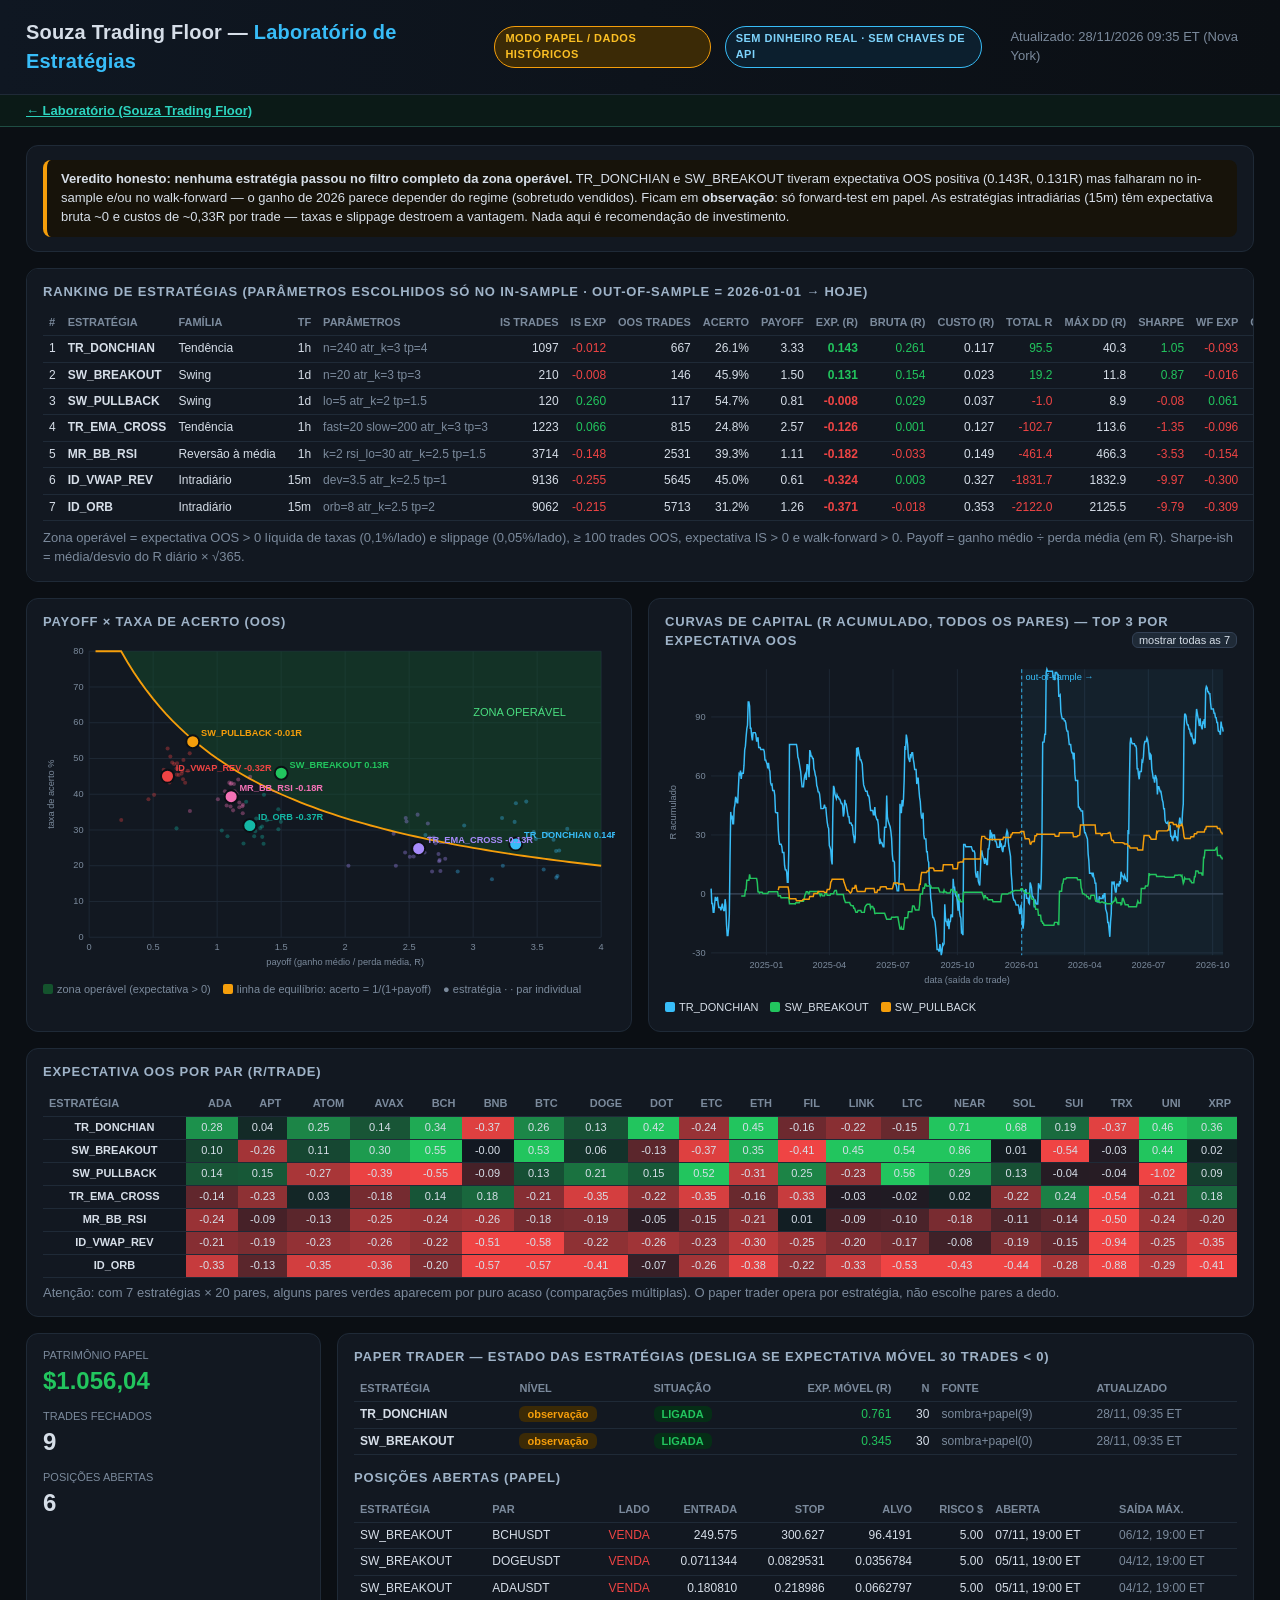
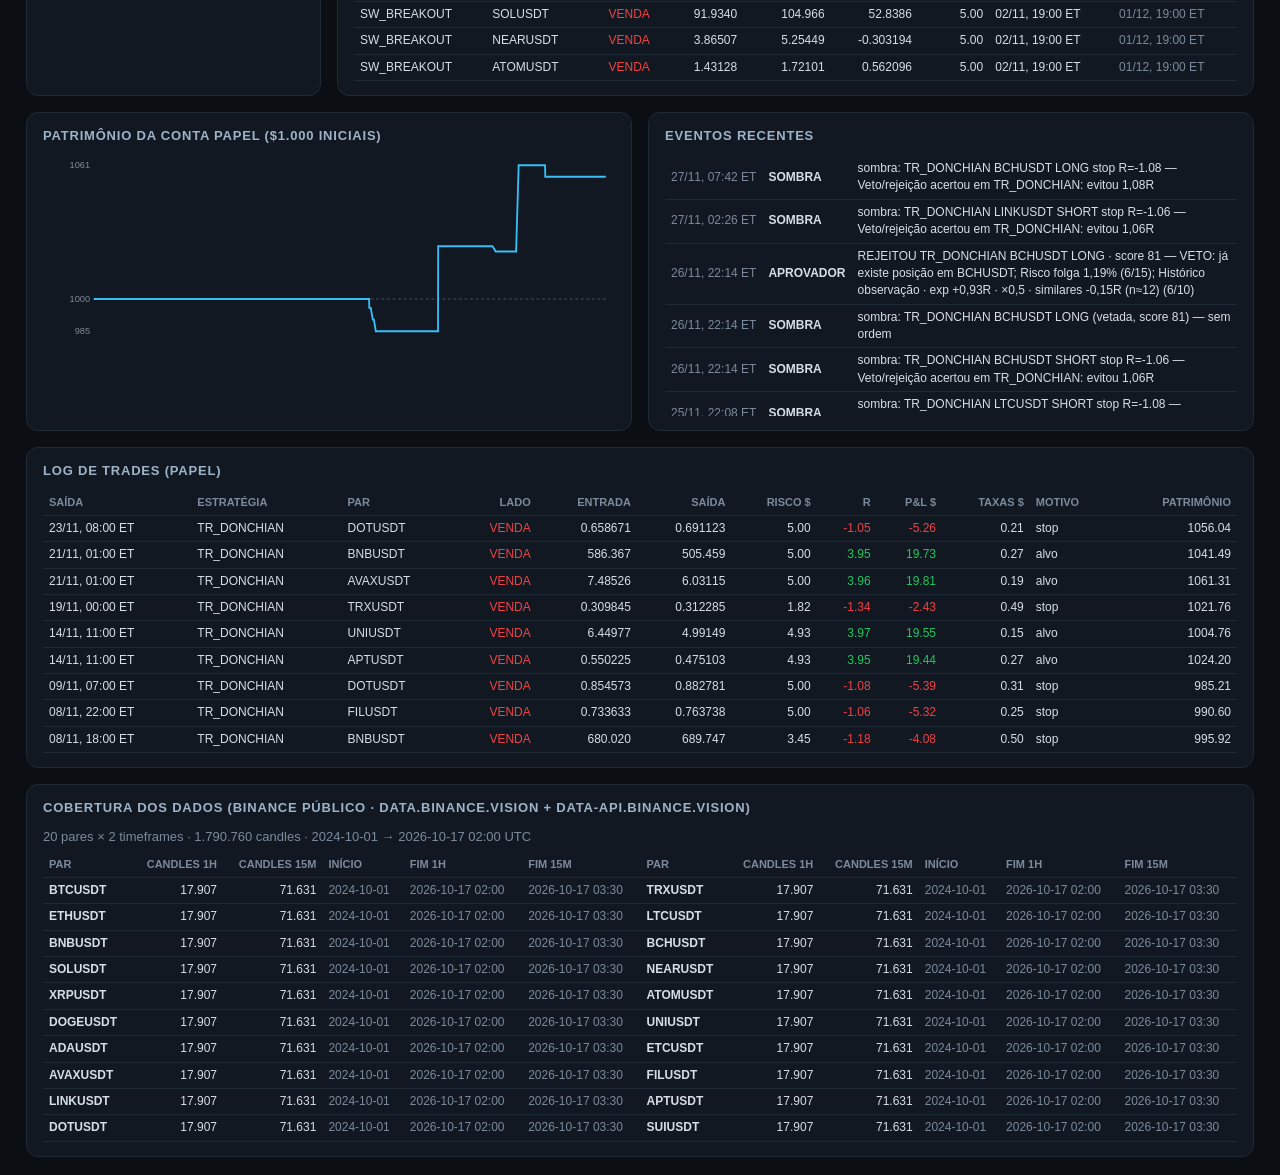
==== commit 60946b42: "Laboratório: dados de papel 2026-11-28T14:35Z · patrimônio $1087.11 · 6 posições" ====
--- a/lab/painel.html
+++ b/lab/painel.html
@@ -40,7 +40,7 @@
 <div class="card c12"><h2>Cobertura dos dados (Binance público · data.binance.vision + data-api.binance.vision)</h2><div id="cov"></div></div>
 </main>
 <script>
-const D = {"summary": [{"strategy": "TR_DONCHIAN", "family": "Tend\u00eancia", "tf": "1h", "params": {"n": 240, "atr_k": 3.0, "tp": 4.0}, "grid_size": 12, "grid_oos_pos_frac": 0.25, "is_trades": 1097, "is_win_rate": 0.224247949, "is_payoff": 3.4100526432, "is_expectancy": -0.0118720514, "is_total_R": -13.023640382, "is_max_dd_R": 111.0956678342, "is_sharpe": -0.0912340704, "is_pf": 0.9857496477, "oos_trades": 667, "oos_win_rate": 0.2608695652, "oos_payoff": 3.3325785343, "oos_expectancy": 0.143246546, "oos_total_R": 95.5454461988, "oos_max_dd_R": 40.252699383, "oos_sharpe": 1.0455759186, "oos_pf": 1.1762041886, "oos_cost_R": 0.1174264114, "oos_gross_exp": 0.2606729574, "is_gross_exp": 0.0797462181, "wf_trades": 2250, "wf_expectancy": -0.0934441978, "wf_total_R": -210.2494449814, "wf_folds": {"2025-04-01": -0.062, "2025-10-01": -0.234, "2026-04-01": 0.116}, "oos_long_exp": 0.0822505636, "oos_short_exp": 0.2101886777, "oos_long_n": 349, "oos_short_n": 318, "operable": false, "status": "observa\u00e7\u00e3o", "rank": 1}, {"strategy": "SW_BREAKOUT", "family": "Swing", "tf": "1d", "params": {"n": 20, "atr_k": 3.0, "tp": 3.0}, "grid_size": 12, "grid_oos_pos_frac": 1.0, "is_trades": 210, "is_win_rate": 0.4428571429, "is_payoff": 1.2345279214, "is_expectancy": -0.0080360827, "is_total_R": -1.6875773701, "is_max_dd_R": 16.1370976986, "is_sharpe": -0.0883186426, "is_pf": 0.9812914247, "oos_trades": 146, "oos_win_rate": 0.4589041096, "oos_payoff": 1.5005970896, "oos_expectancy": 0.1314318951, "oos_total_R": 19.1890566828, "oos_max_dd_R": 11.8064210652, "oos_sharpe": 0.8710981985, "oos_pf": 1.2726582912, "oos_cost_R": 0.0228920025, "oos_gross_exp": 0.1543238976, "is_gross_exp": 0.0083871997, "wf_trades": 329, "wf_expectancy": -0.0163256589, "wf_total_R": -5.3711417629, "wf_folds": {"2025-04-01": -0.128, "2025-10-01": -0.077, "2026-04-01": 0.215}, "oos_long_exp": -0.0795760252, "oos_short_exp": 0.3734703918, "oos_long_n": 78, "oos_short_n": 68, "operable": false, "status": "observa\u00e7\u00e3o", "rank": 2}, {"strategy": "SW_PULLBACK", "family": "Swing", "tf": "1d", "params": {"lo": 5, "atr_k": 2.0, "tp": 1.5}, "grid_size": 12, "grid_oos_pos_frac": 0.75, "is_trades": 120, "is_win_rate": 0.625, "is_payoff": 1.2107336509, "is_expectancy": 0.2598996223, "is_total_R": 31.1879546737, "is_max_dd_R": 2.4955010447, "is_sharpe": 2.0693741194, "is_pf": 2.0178894182, "oos_trades": 117, "oos_win_rate": 0.547008547, "oos_payoff": 0.8095313688, "oos_expectancy": -0.0083451064, "oos_total_R": -0.9763774543, "oos_max_dd_R": 8.9019817582, "oos_sharpe": -0.0822919164, "oos_pf": 0.9775473133, "oos_cost_R": 0.037381835, "oos_gross_exp": 0.0290367285, "is_gross_exp": 0.2852961341, "wf_trades": 263, "wf_expectancy": 0.0614408973, "wf_total_R": 16.1589560008, "wf_folds": {"2025-04-01": 0.017, "2025-10-01": 0.319, "2026-04-01": -0.062}, "oos_long_exp": -0.0522905309, "oos_short_exp": 0.0012679552, "oos_long_n": 21, "oos_short_n": 96, "operable": false, "status": "reprovada", "rank": 3}, {"strategy": "TR_EMA_CROSS", "family": "Tend\u00eancia", "tf": "1h", "params": {"fast": 20, "slow": 200, "atr_k": 3.0, "tp": 3.0}, "grid_size": 16, "grid_oos_pos_frac": 0.0, "is_trades": 1223, "is_win_rate": 0.2935404742, "is_payoff": 2.6158611171, "is_expectancy": 0.0661848178, "is_total_R": 80.9440321822, "is_max_dd_R": 51.8244436664, "is_sharpe": 0.6009859126, "is_pf": 1.0869145151, "oos_trades": 815, "oos_win_rate": 0.2478527607, "oos_payoff": 2.5742140177, "oos_expectancy": -0.1260733216, "oos_total_R": -102.749757098, "oos_max_dd_R": 113.6010347298, "oos_sharpe": -1.3506148787, "oos_pf": 0.8482728085, "oos_cost_R": 0.1270667081, "oos_gross_exp": 0.0009933865, "is_gross_exp": 0.1623277963, "wf_trades": 1760, "wf_expectancy": -0.0964790228, "wf_total_R": -169.8030800776, "wf_folds": {"2025-04-01": -0.039, "2025-10-01": -0.12, "2026-04-01": -0.142}, "oos_long_exp": -0.0585785499, "oos_short_exp": -0.186802883, "oos_long_n": 386, "oos_short_n": 429, "operable": false, "status": "reprovada", "rank": 4}, {"strategy": "MR_BB_RSI", "family": "Revers\u00e3o \u00e0 m\u00e9dia", "tf": "1h", "params": {"k": 2.0, "rsi_lo": 30, "atr_k": 2.5, "tp": 1.5}, "grid_size": 16, "grid_oos_pos_frac": 0.0, "is_trades": 3714, "is_win_rate": 0.4025309639, "is_payoff": 1.133684373, "is_expectancy": -0.147893427, "is_total_R": -549.2761880057, "is_max_dd_R": 556.495534933, "is_sharpe": -2.7729747832, "is_pf": 0.7637936628, "oos_trades": 2531, "oos_win_rate": 0.3931252469, "oos_payoff": 1.1094605733, "oos_expectancy": -0.1822965803, "oos_total_R": -461.3926448271, "oos_max_dd_R": 466.2771366301, "oos_sharpe": -3.5324866973, "oos_pf": 0.7186935354, "oos_cost_R": 0.14884773, "oos_gross_exp": -0.0334488504, "is_gross_exp": -0.034114595, "wf_trades": 4107, "wf_expectancy": -0.1536121592, "wf_total_R": -630.885137648, "wf_folds": {"2025-04-01": -0.154, "2025-10-01": -0.273, "2026-04-01": -0.093}, "oos_long_exp": -0.1412687301, "oos_short_exp": -0.22374807, "oos_long_n": 1272, "oos_short_n": 1259, "operable": false, "status": "reprovada", "rank": 5}, {"strategy": "ID_VWAP_REV", "family": "Intradi\u00e1rio", "tf": "15m", "params": {"dev": 3.5, "atr_k": 2.5, "tp": 1.0}, "grid_size": 8, "grid_oos_pos_frac": 0.0, "is_trades": 9136, "is_win_rate": 0.4539185639, "is_payoff": 0.6925728009, "is_expectancy": -0.2550655751, "is_total_R": -2330.2790941412, "is_max_dd_R": 2332.1781036542, "is_sharpe": -7.9171392944, "is_pf": 0.5756863911, "oos_trades": 5645, "oos_win_rate": 0.4503100089, "oos_payoff": 0.6121779575, "oos_expectancy": -0.3244793887, "oos_total_R": -1831.6861489703, "oos_max_dd_R": 1832.8504908079, "oos_sharpe": -9.9667137877, "oos_pf": 0.501500602, "oos_cost_R": 0.3272088153, "oos_gross_exp": 0.0027294267, "is_gross_exp": -0.0109757687, "wf_trades": 16630, "wf_expectancy": -0.3002728153, "wf_total_R": -4993.536918635, "wf_folds": {"2025-04-01": -0.279, "2025-10-01": -0.306, "2026-04-01": -0.313}, "oos_long_exp": -0.2701485107, "oos_short_exp": -0.3746452078, "oos_long_n": 2710, "oos_short_n": 2935, "operable": false, "status": "reprovada", "rank": 6}, {"strategy": "ID_ORB", "family": "Intradi\u00e1rio", "tf": "15m", "params": {"orb": 8, "atr_k": 2.5, "tp": 2.0}, "grid_size": 8, "grid_oos_pos_frac": 0.0, "is_trades": 9062, "is_win_rate": 0.343853454, "is_payoff": 1.3791226887, "is_expectancy": -0.2154255248, "is_total_R": -1952.1861059336, "is_max_dd_R": 1952.1861059336, "is_sharpe": -5.0362161953, "is_pf": 0.7227289435, "oos_trades": 5713, "oos_win_rate": 0.3122702608, "oos_payoff": 1.2551260281, "oos_expectancy": -0.3714367067, "oos_total_R": -2122.0179052781, "oos_max_dd_R": 2125.5145824898, "oos_sharpe": -9.7880990108, "oos_pf": 0.5699019685, "oos_cost_R": 0.3531349194, "oos_gross_exp": -0.0183017873, "is_gross_exp": 0.0484661742, "wf_trades": 11182, "wf_expectancy": -0.309157366, "wf_total_R": -3456.9976667618, "wf_folds": {"2025-04-01": -0.263, "2025-10-01": -0.29, "2026-04-01": -0.369}, "oos_long_exp": -0.4007941102, "oos_short_exp": -0.3434935136, "oos_long_n": 2786, "oos_short_n": 2927, "operable": false, "status": "reprovada", "rank": 7}], "per_pair": [{"strategy": "MR_BB_RSI", "pair": "ADAUSDT", "is_trades": 182, "is_win_rate": 0.3956043956043956, "is_payoff": 1.1369860306864974, "is_expectancy": -0.1573302900613325, "is_total_R": -28.634112791162515, "is_max_dd_R": 35.39616040299004, "is_sharpe": -1.6322734473856002, "is_pf": 0.7442090382675255, "oos_trades": 133, "oos_win_rate": 0.3684210526315789, "oos_payoff": 1.0740762590463186, "oos_expectancy": -0.24467541498233156, "oos_total_R": -32.54183019265011, "oos_max_dd_R": 34.95338158029625, "oos_sharpe": -2.6603204327032146, "oos_pf": 0.6265444844436858, "pair_ok": false}, {"strategy": "MR_BB_RSI", "pair": "APTUSDT", "is_trades": 166, "is_win_rate": 0.39759036144578314, "is_payoff": 1.1257761137023699, "is_expectancy": -0.16229688026794495, "is_total_R": -26.941282124478857, "is_max_dd_R": 32.02706812865001, "is_sharpe": -1.614694612865039, "is_pf": 0.7430122350435642, "oos_trades": 116, "oos_win_rate": 0.43103448275862066, "oos_payoff": 1.1118238385672738, "oos_expectancy": -0.0929316267832062, "oos_total_R": -10.780068706851923, "oos_max_dd_R": 16.685602636677938, "oos_sharpe": -0.9274435566081519, "oos_pf": 0.8422907867933891, "pair_ok": false}, {"strategy": "MR_BB_RSI", "pair": "ATOMUSDT", "is_trades": 178, "is_win_rate": 0.43820224719101125, "is_payoff": 1.2127776926897262, "is_expectancy": -0.03126742410704913, "is_total_R": -5.565601491054743, "is_max_dd_R": 21.821308593678538, "is_sharpe": -0.30943880497927934, "is_pf": 0.9459666002979864, "oos_trades": 120, "oos_win_rate": 0.4083333333333333, "oos_payoff": 1.1367379966444047, "oos_expectancy": -0.1322573830545891, "oos_total_R": -15.870885966550686, "oos_max_dd_R": 20.20312549204715, "oos_sharpe": -1.3800399819810751, "oos_pf": 0.7845093216278286, "pair_ok": false}, {"strategy": "MR_BB_RSI", "pair": "AVAXUSDT", "is_trades": 181, "is_win_rate": 0.35359116022099446, "is_payoff": 1.1312600511216961, "is_expectancy": -0.2572347986731656, "is_total_R": -46.55949855984295, "is_max_dd_R": 50.403126124522274, "is_sharpe": -2.6947488728539932, "is_pf": 0.6188089168528935, "oos_trades": 124, "oos_win_rate": 0.3548387096774194, "oos_payoff": 1.1244359921815088, "oos_expectancy": -0.2507437858700394, "oos_total_R": -31.092229447884886, "oos_max_dd_R": 35.34202500010324, "oos_sharpe": -2.69560243719365, "oos_pf": 0.6184397956998299, "pair_ok": false}, {"strategy": "MR_BB_RSI", "pair": "BCHUSDT", "is_trades": 172, "is_win_rate": 0.5116279069767442, "is_payoff": 1.182904950101639, "is_expectancy": 0.12041086106508657, "is_total_R": 20.71066810319489, "is_max_dd_R": 10.7119771118629, "is_sharpe": 1.1713720429057364, "is_pf": 1.2392337572493362, "oos_trades": 127, "oos_win_rate": 0.3858267716535433, "oos_payoff": 1.0061019015372614, "oos_expectancy": -0.24063563252789902, "oos_total_R": -30.560725331043177, "oos_max_dd_R": 33.47071870080304, "oos_sharpe": -2.4446406809092545, "oos_pf": 0.6320383740426386, "pair_ok": false}, {"strategy": "MR_BB_RSI", "pair": "BNBUSDT", "is_trades": 188, "is_win_rate": 0.35638297872340424, "is_payoff": 1.1184216162186023, "is_expectancy": -0.2635732659344737, "is_total_R": -49.55177399568105, "is_max_dd_R": 56.33143064648804, "is_sharpe": -2.591793029264149, "is_pf": 0.619291308154102, "oos_trades": 134, "oos_win_rate": 0.3656716417910448, "oos_payoff": 1.1046975668434158, "oos_expectancy": -0.2597169427549857, "oos_total_R": -34.802070329168075, "oos_max_dd_R": 36.18539327835721, "oos_sharpe": -2.7747412487386725, "oos_pf": 0.636825656180322, "pair_ok": false}, {"strategy": "MR_BB_RSI", "pair": "BTCUSDT", "is_trades": 214, "is_win_rate": 0.3644859813084112, "is_payoff": 1.038328908944124, "is_expectancy": -0.29218511052270985, "is_total_R": -62.52761365185993, "is_max_dd_R": 66.6741122196173, "is_sharpe": -3.150897239326647, "is_pf": 0.5955121683650123, "oos_trades": 147, "oos_win_rate": 0.40816326530612246, "oos_payoff": 1.061100851460151, "oos_expectancy": -0.17765336205091942, "oos_total_R": -26.115044221485157, "oos_max_dd_R": 35.64179322892259, "oos_sharpe": -1.8911676835213347, "oos_pf": 0.7317936906621729, "pair_ok": false}, {"strategy": "MR_BB_RSI", "pair": "DOGEUSDT", "is_trades": 197, "is_win_rate": 0.39593908629441626, "is_payoff": 1.1676295226574622, "is_expectancy": -0.1425152514948882, "is_total_R": -28.075504544492986, "is_max_dd_R": 28.35342996617579, "is_sharpe": -1.5155357215657104, "is_pf": 0.7653369980443869, "oos_trades": 130, "oos_win_rate": 0.3769230769230769, "oos_payoff": 1.1734191272561592, "oos_expectancy": -0.18870753620311193, "oos_total_R": -24.53197970640456, "oos_max_dd_R": 24.977953426228325, "oos_sharpe": -1.9483185775938408, "oos_pf": 0.709846138710516, "pair_ok": false}, {"strategy": "MR_BB_RSI", "pair": "DOTUSDT", "is_trades": 182, "is_win_rate": 0.37362637362637363, "is_payoff": 1.154461355202295, "is_expectancy": -0.2046370148332361, "is_total_R": -37.243936699648955, "is_max_dd_R": 47.10541690525787, "is_sharpe": -2.063030096489664, "is_pf": 0.6886260715241761, "oos_trades": 127, "oos_win_rate": 0.4409448818897638, "oos_payoff": 1.1650949689052696, "oos_expectancy": -0.047010351336712435, "oos_total_R": -5.970314619762482, "oos_max_dd_R": 15.038776491234037, "oos_sharpe": -0.5112985732413707, "oos_pf": 0.9189481444886635, "pair_ok": false}, {"strategy": "MR_BB_RSI", "pair": "ETCUSDT", "is_trades": 186, "is_win_rate": 0.45698924731182794, "is_payoff": 1.1478940471971717, "is_expectancy": -0.019360059187301607, "is_total_R": -3.6009710088381004, "is_max_dd_R": 14.791976157982013, "is_sharpe": -0.19838661916310957, "is_pf": 0.9660494456609859, "oos_trades": 112, "oos_win_rate": 0.4017857142857143, "oos_payoff": 1.1383925071039191, "oos_expectancy": -0.146820980474772, "oos_total_R": -16.443949813174466, "oos_max_dd_R": 19.777518753256622, "oos_sharpe": -1.5060696191126992, "oos_pf": 0.7645919823832295, "pair_ok": false}, {"strategy": "MR_BB_RSI", "pair": "ETHUSDT", "is_trades": 211, "is_win_rate": 0.3696682464454976, "is_payoff": 1.0391567089902325, "is_expectancy": -0.25752449825429746, "is_total_R": -54.33766913165673, "is_max_dd_R": 57.9794383454683, "is_sharpe": -2.8256928876700678, "is_pf": 0.609430250385249, "oos_trades": 132, "oos_win_rate": 0.36363636363636365, "oos_payoff": 1.1730026419389379, "oos_expectancy": -0.21454659669340823, "oos_total_R": -28.32015076352989, "oos_max_dd_R": 32.76345760889852, "oos_sharpe": -2.2630814887012334, "oos_pf": 0.6702872239651074, "pair_ok": false}, {"strategy": "MR_BB_RSI", "pair": "FILUSDT", "is_trades": 179, "is_win_rate": 0.4134078212290503, "is_payoff": 1.2299460153673358, "is_expectancy": -0.07856052294986665, "is_total_R": -14.062333608026123, "is_max_dd_R": 23.428782264896242, "is_sharpe": -0.812287136531853, "is_pf": 0.8668190965445985, "oos_trades": 127, "oos_win_rate": 0.44881889763779526, "oos_payoff": 1.2578555999663048, "oos_expectancy": 0.013642001652146324, "oos_total_R": 1.7325342098225867, "oos_max_dd_R": 13.481934609330553, "oos_sharpe": 0.1464648501767016, "oos_pf": 1.0242538456868482, "pair_ok": false}, {"strategy": "MR_BB_RSI", "pair": "LINKUSDT", "is_trades": 179, "is_win_rate": 0.4245810055865922, "is_payoff": 1.132373422103564, "is_expectancy": -0.09645957523626014, "is_total_R": -17.266263967290577, "is_max_dd_R": 28.395807682429847, "is_sharpe": -1.0087438957444688, "is_pf": 0.8355376706783579, "oos_trades": 112, "oos_win_rate": 0.42857142857142855, "oos_payoff": 1.131343272846905, "oos_expectancy": -0.0931231000858859, "oos_total_R": -10.42978720961922, "oos_max_dd_R": 19.546590041833007, "oos_sharpe": -0.9490240954138083, "oos_pf": 0.8485074546351788, "pair_ok": false}, {"strategy": "MR_BB_RSI", "pair": "LTCUSDT", "is_trades": 163, "is_win_rate": 0.4539877300613497, "is_payoff": 1.2206345171826407, "is_expectancy": 0.008064893047712922, "is_total_R": 1.314577566777199, "is_max_dd_R": 19.54815688554009, "is_sharpe": 0.07977785585669105, "is_pf": 1.0149095985563528, "oos_trades": 111, "oos_win_rate": 0.43243243243243246, "oos_payoff": 1.0951224246088227, "oos_expectancy": -0.1003545690802056, "oos_total_R": -11.139357167902824, "oos_max_dd_R": 20.556165685083457, "oos_sharpe": -1.0073363214581752, "oos_pf": 0.8343789901781506, "pair_ok": false}, {"strategy": "MR_BB_RSI", "pair": "NEARUSDT", "is_trades": 174, "is_win_rate": 0.4367816091954023, "is_payoff": 1.121595923464728, "is_expectancy": -0.07635790097270397, "is_total_R": -13.286274769250493, "is_max_dd_R": 23.90873147861203, "is_sharpe": -0.7431392434632664, "is_pf": 0.8698090835032584, "oos_trades": 108, "oos_win_rate": 0.37037037037037035, "oos_payoff": 1.2016088590901801, "oos_expectancy": -0.18495098979604993, "oos_total_R": -19.9747068979734, "oos_max_dd_R": 28.10799558296621, "oos_sharpe": -1.776571385891464, "oos_pf": 0.7068287406412825, "pair_ok": false}, {"strategy": "MR_BB_RSI", "pair": "SOLUSDT", "is_trades": 178, "is_win_rate": 0.42134831460674155, "is_payoff": 1.1251882786433642, "is_expectancy": -0.11015479481284055, "is_total_R": -19.60755347668563, "is_max_dd_R": 32.926198325310345, "is_sharpe": -1.1342130793698773, "is_pf": 0.8193118533810905, "oos_trades": 133, "oos_win_rate": 0.42857142857142855, "oos_payoff": 1.1054498036637477, "oos_expectancy": -0.10611416579943622, "oos_total_R": -14.11318405132502, "oos_max_dd_R": 22.07065478495246, "oos_sharpe": -1.2181235699904327, "oos_pf": 0.8290873527478106, "pair_ok": false}, {"strategy": "MR_BB_RSI", "pair": "SUIUSDT", "is_trades": 169, "is_win_rate": 0.39644970414201186, "is_payoff": 1.0230152642051413, "is_expectancy": -0.20134625018001634, "is_total_R": -34.027516280422745, "is_max_dd_R": 42.07455847162052, "is_sharpe": -2.1031755550962163, "is_pf": 0.671980614722985, "oos_trades": 122, "oos_win_rate": 0.4016393442622951, "oos_payoff": 1.1513141643726335, "oos_expectancy": -0.138317651329005, "oos_total_R": -16.874753462138635, "oos_max_dd_R": 21.75924526512498, "oos_sharpe": -1.45067190209512, "oos_pf": 0.7727999185514937, "pair_ok": false}, {"strategy": "MR_BB_RSI", "pair": "TRXUSDT", "is_trades": 230, "is_win_rate": 0.36086956521739133, "is_payoff": 1.0831581115335251, "is_expectancy": -0.29425723200567266, "is_total_R": -67.67916336130475, "is_max_dd_R": 71.41817762528, "is_sharpe": -3.079697424239081, "is_pf": 0.6115790697774325, "oos_trades": 150, "oos_win_rate": 0.35333333333333333, "oos_payoff": 0.7872920657211196, "oos_expectancy": -0.5009609859979014, "oos_total_R": -75.14414789968528, "oos_max_dd_R": 78.2205890230337, "oos_sharpe": -5.266965776025881, "oos_pf": 0.4301698915795808, "pair_ok": false}, {"strategy": "MR_BB_RSI", "pair": "UNIUSDT", "is_trades": 174, "is_win_rate": 0.41954022988505746, "is_payoff": 1.136782498709983, "is_expectancy": -0.10500060691733104, "is_total_R": -18.270105603615608, "is_max_dd_R": 25.352459477685006, "is_sharpe": -1.0250117618425751, "is_pf": 0.8216348753052353, "oos_trades": 124, "oos_win_rate": 0.3467741935483871, "oos_payoff": 1.2000895657841129, "oos_expectancy": -0.23933155684532206, "oos_total_R": -29.67711304881993, "oos_max_dd_R": 35.2045389066948, "oos_sharpe": -2.522791214319087, "oos_pf": 0.6370845843051463, "pair_ok": false}, {"strategy": "MR_BB_RSI", "pair": "XRPUSDT", "is_trades": 211, "is_win_rate": 0.35545023696682465, "is_payoff": 1.234360681671528, "is_expectancy": -0.2088353488642371, "is_total_R": -44.06425861035402, "is_max_dd_R": 48.63764796545357, "is_sharpe": -2.1939572529278912, "is_pf": 0.6807136112159162, "oos_trades": 142, "oos_win_rate": 0.36619718309859156, "oos_payoff": 1.1968788512549962, "oos_expectancy": -0.20241464930259354, "oos_total_R": -28.742880200968298, "oos_max_dd_R": 35.56973313702306, "oos_sharpe": -2.3923649333022583, "oos_pf": 0.6915300029473311, "pair_ok": false}, {"strategy": "TR_EMA_CROSS", "pair": "ADAUSDT", "is_trades": 64, "is_win_rate": 0.265625, "is_payoff": 2.664102289344985, "is_expectancy": -0.0286161938306891, "is_total_R": -1.8314364051641034, "is_max_dd_R": 10.459779506301466, "is_sharpe": -0.11638521528208713, "is_pf": 0.9636114663588244, "oos_trades": 43, "oos_win_rate": 0.23255813953488372, "oos_payoff": 2.729372292155101, "oos_expectancy": -0.14271363791548852, "oos_total_R": -6.136686430366006, "oos_max_dd_R": 21.40629240495659, "oos_sharpe": -0.6151866821444522, "oos_pf": 0.8270825127742731, "pair_ok": false}, {"strategy": "TR_EMA_CROSS", "pair": "APTUSDT", "is_trades": 57, "is_win_rate": 0.2807017543859649, "is_payoff": 2.6371565879952996, "is_expectancy": 0.022086201041776114, "is_total_R": 1.2589134593812363, "is_max_dd_R": 13.921331679564044, "is_sharpe": 0.08511862977337917, "is_pf": 1.029134278242068, "oos_trades": 40, "oos_win_rate": 0.225, "oos_payoff": 2.505809919194609, "oos_expectancy": -0.2250070546080233, "oos_total_R": -9.00028218432093, "oos_max_dd_R": 9.00028218432093, "oos_sharpe": -1.0008700103735586, "oos_pf": 0.7274932023468219, "pair_ok": false}, {"strategy": "TR_EMA_CROSS", "pair": "ATOMUSDT", "is_trades": 58, "is_win_rate": 0.3103448275862069, "is_payoff": 2.58873894136608, "is_expectancy": 0.12221356085888108, "is_total_R": 7.088386529815106, "is_max_dd_R": 10.003416822431316, "is_sharpe": 0.4608222977177861, "is_pf": 1.1649325236147359, "oos_trades": 43, "oos_win_rate": 0.27906976744186046, "oos_payoff": 2.6921568122398476, "oos_expectancy": 0.03302094954839729, "oos_total_R": 1.4199008305810832, "oos_max_dd_R": 11.668975124033372, "oos_sharpe": 0.1312882190165144, "oos_pf": 1.0421252176412312, "pair_ok": true}, {"strategy": "TR_EMA_CROSS", "pair": "AVAXUSDT", "is_trades": 68, "is_win_rate": 0.3235294117647059, "is_payoff": 2.7582047025819225, "is_expectancy": 0.23063689580059424, "is_total_R": 15.683308914440408, "is_max_dd_R": 8.646347195628959, "is_sharpe": 0.8997854246139017, "is_pf": 1.319141379495702, "oos_trades": 41, "oos_win_rate": 0.21951219512195122, "oos_payoff": 2.7819907519284897, "oos_expectancy": -0.17917298794370828, "oos_total_R": -7.34609250569204, "oos_max_dd_R": 12.82192141289286, "oos_sharpe": -0.8151828048244132, "oos_pf": 0.7824348989798877, "pair_ok": false}, {"strategy": "TR_EMA_CROSS", "pair": "BCHUSDT", "is_trades": 63, "is_win_rate": 0.25396825396825395, "is_payoff": 2.5012518694001487, "is_expectancy": -0.11975072449360949, "is_total_R": -7.544295643097401, "is_max_dd_R": 17.986204625051467, "is_sharpe": -0.5284752516687018, "is_pf": 0.8514899980936677, "oos_trades": 34, "oos_win_rate": 0.3235294117647059, "oos_payoff": 2.4795724955796157, "oos_expectancy": 0.13912590260310517, "oos_total_R": 4.730280688505575, "oos_max_dd_R": 8.005931186169095, "oos_sharpe": 0.5299224221670161, "oos_pf": 1.1858824978859033, "pair_ok": false}, {"strategy": "TR_EMA_CROSS", "pair": "BNBUSDT", "is_trades": 55, "is_win_rate": 0.23636363636363636, "is_payoff": 2.443536266719784, "is_expectancy": -0.20454610579295873, "is_total_R": -11.250035818612734, "is_max_dd_R": 17.678227897742985, "is_sharpe": -0.8009149217866455, "is_pf": 0.756332653984695, "oos_trades": 42, "oos_win_rate": 0.3333333333333333, "oos_payoff": 2.4733830657882008, "oos_expectancy": 0.1838072475115856, "oos_total_R": 7.719904395486595, "oos_max_dd_R": 9.002303308678409, "oos_sharpe": 0.7205029556910045, "oos_pf": 1.2366915328941004, "pair_ok": false}, {"strategy": "TR_EMA_CROSS", "pair": "BTCUSDT", "is_trades": 60, "is_win_rate": 0.35, "is_payoff": 2.3528278752506706, "is_expectancy": 0.19552902057723912, "is_total_R": 11.73174123463434, "is_max_dd_R": 12.920150769237809, "is_sharpe": 0.733540815838908, "is_pf": 1.2669073174426688, "oos_trades": 38, "oos_win_rate": 0.23684210526315788, "oos_payoff": 2.4684313668493196, "oos_expectancy": -0.20789289073648176, "oos_total_R": -7.899929847986311, "oos_max_dd_R": 10.121929978177764, "oos_sharpe": -0.8172193116756195, "oos_pf": 0.7660649069532373, "pair_ok": false}, {"strategy": "TR_EMA_CROSS", "pair": "DOGEUSDT", "is_trades": 56, "is_win_rate": 0.30357142857142855, "is_payoff": 2.760648138896459, "is_expectancy": 0.1512119595840444, "is_total_R": 8.467869736706488, "is_max_dd_R": 12.794421810087664, "is_sharpe": 0.5556954706883487, "is_pf": 1.203359445159995, "oos_trades": 40, "oos_win_rate": 0.2, "oos_payoff": 2.3961443314162842, "oos_expectancy": -0.35142805863320975, "oos_total_R": -14.057122345328393, "oos_max_dd_R": 24.658241437263474, "oos_sharpe": -1.5830198865057015, "oos_pf": 0.5990360828540711, "pair_ok": false}, {"strategy": "TR_EMA_CROSS", "pair": "DOTUSDT", "is_trades": 57, "is_win_rate": 0.3157894736842105, "is_payoff": 2.805187845949856, "is_expectancy": 0.21158026970681448, "is_total_R": 12.060075373288424, "is_max_dd_R": 10.762433488672206, "is_sharpe": 0.772413048974371, "is_pf": 1.2947020827460873, "oos_trades": 47, "oos_win_rate": 0.2127659574468085, "oos_payoff": 2.734210534338147, "oos_expectancy": -0.22065113481380255, "oos_total_R": -10.370603336248722, "oos_max_dd_R": 13.297851865219751, "oos_sharpe": -1.0416076345711276, "oos_pf": 0.738975820091391, "pair_ok": false}, {"strategy": "TR_EMA_CROSS", "pair": "ETCUSDT", "is_trades": 58, "is_win_rate": 0.3103448275862069, "is_payoff": 2.616863253104725, "is_expectancy": 0.13144901132488876, "is_total_R": 7.624042656843548, "is_max_dd_R": 12.454544638427926, "is_sharpe": 0.49839816837504186, "is_pf": 1.1775884638971261, "oos_trades": 49, "oos_win_rate": 0.1836734693877551, "oos_payoff": 2.6790596423508783, "oos_expectancy": -0.35397746598514884, "oos_total_R": -17.344895833272286, "oos_max_dd_R": 24.773971395883667, "oos_sharpe": -1.7960703541436327, "oos_pf": 0.6027884195289476, "pair_ok": false}, {"strategy": "TR_EMA_CROSS", "pair": "ETHUSDT", "is_trades": 65, "is_win_rate": 0.3076923076923077, "is_payoff": 2.7065660935183082, "is_expectancy": 0.15163410017506984, "is_total_R": 9.856216511379543, "is_max_dd_R": 10.695792366573208, "is_sharpe": 0.582915798204176, "is_pf": 1.2029182637859148, "oos_trades": 38, "oos_win_rate": 0.23684210526315788, "oos_payoff": 2.620375193337074, "oos_expectancy": -0.15713095219547552, "oos_total_R": -5.970976183428068, "oos_max_dd_R": 14.073664382684125, "oos_sharpe": -0.6545027832830479, "oos_pf": 0.8132198875873679, "pair_ok": false}, {"strategy": "TR_EMA_CROSS", "pair": "FILUSDT", "is_trades": 59, "is_win_rate": 0.3898305084745763, "is_payoff": 2.548166830660888, "is_expectancy": 0.4083608671424253, "is_total_R": 24.093291161403105, "is_max_dd_R": 10.749061338167177, "is_sharpe": 1.4927405303458021, "is_pf": 1.627995475144456, "oos_trades": 54, "oos_win_rate": 0.18518518518518517, "oos_payoff": 2.7442406124029644, "oos_expectancy": -0.3292886262833501, "oos_total_R": -17.781585819300897, "oos_max_dd_R": 26.228931162989976, "oos_sharpe": -1.667819705571113, "oos_pf": 0.6236910482734009, "pair_ok": false}, {"strategy": "TR_EMA_CROSS", "pair": "LINKUSDT", "is_trades": 63, "is_win_rate": 0.30158730158730157, "is_payoff": 2.778548422639135, "is_expectancy": 0.14831200775850484, "is_total_R": 9.3436564887858, "is_max_dd_R": 7.998980783926466, "is_sharpe": 0.5835905301700313, "is_pf": 1.1998277279578082, "oos_trades": 38, "oos_win_rate": 0.2631578947368421, "oos_payoff": 2.706684091440284, "oos_expectancy": -0.02661099204369256, "oos_total_R": -1.0112176976603156, "oos_max_dd_R": 18.673222925211522, "oos_sharpe": -0.10442460080897695, "oos_pf": 0.9666728898001012, "pair_ok": false}, {"strategy": "TR_EMA_CROSS", "pair": "LTCUSDT", "is_trades": 67, "is_win_rate": 0.26865671641791045, "is_payoff": 2.584575216882655, "is_expectancy": -0.039867800001410346, "is_total_R": -2.6711426000944973, "is_max_dd_R": 9.01142893736388, "is_sharpe": -0.16691663089763786, "is_pf": 0.9494357939568937, "oos_trades": 38, "oos_win_rate": 0.2894736842105263, "oos_payoff": 2.3784221628863587, "oos_expectancy": -0.024362126931658724, "oos_total_R": -0.9257608234030315, "oos_max_dd_R": 15.989515094916085, "oos_sharpe": -0.09956998491885362, "oos_pf": 0.9689868071018499, "pair_ok": false}, {"strategy": "TR_EMA_CROSS", "pair": "NEARUSDT", "is_trades": 61, "is_win_rate": 0.36065573770491804, "is_payoff": 2.6989051335860634, "is_expectancy": 0.3523365815342044, "is_total_R": 21.49253147358647, "is_max_dd_R": 6.409172316040845, "is_sharpe": 1.280678378938671, "is_pf": 1.5224593061254719, "oos_trades": 43, "oos_win_rate": 0.27906976744186046, "oos_payoff": 2.6601691376546297, "oos_expectancy": 0.02280428559082607, "oos_total_R": 0.9805842804055174, "oos_max_dd_R": 12.57385822393131, "oos_sharpe": 0.0951606987643388, "oos_pf": 1.0297428919953404, "pair_ok": true}, {"strategy": "TR_EMA_CROSS", "pair": "SOLUSDT", "is_trades": 55, "is_win_rate": 0.2545454545454545, "is_payoff": 2.4356521762119963, "is_expectancy": -0.13445155750601775, "is_total_R": -7.394835662830979, "is_max_dd_R": 12.4568719379518, "is_sharpe": -0.5361697078534194, "is_pf": 0.8316861089504378, "oos_trades": 31, "oos_win_rate": 0.22580645161290322, "oos_payoff": 2.535091399678913, "oos_expectancy": -0.2199061163425423, "oos_total_R": -6.817089606618811, "oos_max_dd_R": 13.719314304128524, "oos_sharpe": -0.8782994110353414, "oos_pf": 0.739401658239683, "pair_ok": false}, {"strategy": "TR_EMA_CROSS", "pair": "SUIUSDT", "is_trades": 67, "is_win_rate": 0.23880597014925373, "is_payoff": 2.6748898035598296, "is_expectancy": -0.12898529493449915, "is_total_R": -8.642014760611442, "is_max_dd_R": 16.90099225746572, "is_sharpe": -0.5643638001116799, "is_pf": 0.8391811148422995, "oos_trades": 35, "oos_win_rate": 0.34285714285714286, "oos_payoff": 2.5661602998869504, "oos_expectancy": 0.23937021685471507, "oos_total_R": 8.377957589915027, "oos_max_dd_R": 9.260779546315046, "oos_sharpe": 0.8483625550158366, "oos_pf": 1.3388662434192786, "pair_ok": false}, {"strategy": "TR_EMA_CROSS", "pair": "TRXUSDT", "is_trades": 78, "is_win_rate": 0.19230769230769232, "is_payoff": 2.4646057932560224, "is_expectancy": -0.3883216530430976, "is_total_R": -30.2890889373616, "is_max_dd_R": 33.39539920957062, "is_sharpe": -1.8695815327738639, "is_pf": 0.5868109031561958, "oos_trades": 40, "oos_win_rate": 0.2, "oos_payoff": 2.0256831693127983, "oos_expectancy": -0.5356086564581217, "oos_total_R": -21.424346258324867, "oos_max_dd_R": 24.802496189149217, "oos_sharpe": -2.1977398770896936, "oos_pf": 0.5064207923281996, "pair_ok": false}, {"strategy": "TR_EMA_CROSS", "pair": "UNIUSDT", "is_trades": 57, "is_win_rate": 0.3157894736842105, "is_payoff": 2.703293317872509, "is_expectancy": 0.17885342965552117, "is_total_R": 10.194645490364707, "is_max_dd_R": 10.725093567798615, "is_sharpe": 0.6638852458310706, "is_pf": 1.2476738390180813, "oos_trades": 37, "oos_win_rate": 0.21621621621621623, "oos_payoff": 2.7384262042888077, "oos_expectancy": -0.2065405651045004, "oos_total_R": -7.642000908866514, "oos_max_dd_R": 17.429230033887958, "oos_sharpe": -0.8498220163635971, "oos_pf": 0.7554279184244987, "pair_ok": false}, {"strategy": "TR_EMA_CROSS", "pair": "XRPUSDT", "is_trades": 55, "is_win_rate": 0.32727272727272727, "is_payoff": 2.664075643556975, "is_expectancy": 0.21222187235243115, "is_total_R": 11.672202979383712, "is_max_dd_R": 8.847527074252536, "is_sharpe": 0.7626800413187173, "is_pf": 1.296036799568258, "oos_trades": 44, "oos_win_rate": 0.3181818181818182, "oos_payoff": 2.646025321116456, "oos_expectancy": 0.17614102040671187, "oos_total_R": 7.750204897895323, "oos_max_dd_R": 8.901663763056343, "oos_sharpe": 0.7189276070183886, "oos_pf": 1.2348118165210127, "pair_ok": true}, {"strategy": "TR_DONCHIAN", "pair": "ADAUSDT", "is_trades": 49, "is_win_rate": 0.3673469387755102, "is_payoff": 3.591530365602183, "is_expectancy": 0.7252095421883961, "is_total_R": 35.53526756723141, "is_max_dd_R": 6.197989220059959, "is_sharpe": 1.919034894537694, "is_pf": 2.085404728414171, "oos_trades": 33, "oos_win_rate": 0.2727272727272727, "oos_payoff": 3.6280733480806187, "oos_expectancy": 0.28080817750511555, "oos_total_R": 9.266669857668814, "oos_max_dd_R": 10.733288268872958, "oos_sharpe": 0.8400103619993519, "oos_pf": 1.360527505530232, "pair_ok": true}, {"strategy": "TR_DONCHIAN", "pair": "APTUSDT", "is_trades": 67, "is_win_rate": 0.1044776119402985, "is_payoff": 2.9305465819011074, "is_expectancy": -0.6239750599313724, "is_total_R": -41.80632901540196, "is_max_dd_R": 43.65226655309216, "is_sharpe": -3.2759521943053103, "is_pf": 0.3418971012217959, "oos_trades": 28, "oos_win_rate": 0.2857142857142857, "oos_payoff": 2.6271285048381103, "oos_expectancy": 0.038868365846830184, "oos_total_R": 1.088314243711247, "oos_max_dd_R": 7.598579809621388, "oos_sharpe": 0.12526991819817365, "oos_pf": 1.0508514019352442, "pair_ok": false}, {"strategy": "TR_DONCHIAN", "pair": "ATOMUSDT", "is_trades": 51, "is_win_rate": 0.23529411764705882, "is_payoff": 3.3901397251934724, "is_expectancy": 0.035037381921222494, "is_total_R": 1.786906477982345, "is_max_dd_R": 21.36402755459534, "is_sharpe": 0.10551015599255749, "is_pf": 1.0431199154441453, "oos_trades": 40, "oos_win_rate": 0.275, "oos_payoff": 3.4900183482312936, "oos_expectancy": 0.2529658703353538, "oos_total_R": 10.11863481341415, "oos_max_dd_R": 7.69282608548656, "oos_sharpe": 0.8466932337608563, "oos_pf": 1.3238000631222147, "pair_ok": true}, {"strategy": "TR_DONCHIAN", "pair": "AVAXUSDT", "is_trades": 51, "is_win_rate": 0.23529411764705882, "is_payoff": 3.7399177106493955, "is_expectancy": 0.12166411864249382, "is_total_R": 6.204870050767185, "is_max_dd_R": 12.362707504957246, "is_sharpe": 0.3792686579684945, "is_pf": 1.1507439109690447, "oos_trades": 33, "oos_win_rate": 0.24242424242424243, "oos_payoff": 3.6719076278464065, "oos_expectancy": 0.14223770809743508, "oos_total_R": 4.693844367215357, "oos_max_dd_R": 11.519326517623583, "oos_sharpe": 0.42666174121058675, "oos_pf": 1.17501044091085, "pair_ok": true}, {"strategy": "TR_DONCHIAN", "pair": "BCHUSDT", "is_trades": 53, "is_win_rate": 0.16981132075471697, "is_payoff": 3.0479498500061033, "is_expectancy": -0.3339474597727567, "is_total_R": -17.699215367956096, "is_max_dd_R": 27.390771917247477, "is_sharpe": -1.275180491046994, "is_pf": 0.6234442875012484, "oos_trades": 34, "oos_win_rate": 0.29411764705882354, "oos_payoff": 3.472907109972181, "oos_expectancy": 0.3391700659181728, "oos_total_R": 11.531782241217874, "oos_max_dd_R": 10.916099974313415, "oos_sharpe": 1.0051654067491766, "oos_pf": 1.4470446291550754, "pair_ok": false}, {"strategy": "TR_DONCHIAN", "pair": "BNBUSDT", "is_trades": 58, "is_win_rate": 0.1896551724137931, "is_payoff": 3.463432845248647, "is_expectancy": -0.17183976440072887, "is_total_R": -9.966706335242275, "is_max_dd_R": 15.823894551636025, "is_sharpe": -0.6262376521744388, "is_pf": 0.8105906659092578, "oos_trades": 37, "oos_win_rate": 0.16216216216216217, "oos_payoff": 3.1469447019668926, "oos_expectancy": -0.37036249774665686, "oos_total_R": -13.703412416626303, "oos_max_dd_R": 21.786130104904668, "oos_sharpe": -1.4318414405676925, "oos_pf": 0.6090860713484307, "pair_ok": false}, {"strategy": "TR_DONCHIAN", "pair": "BTCUSDT", "is_trades": 61, "is_win_rate": 0.16393442622950818, "is_payoff": 3.4148621016929193, "is_expectancy": -0.3154630516955346, "is_total_R": -19.24324615342762, "is_max_dd_R": 29.400640071354378, "is_sharpe": -1.216728632582957, "is_pf": 0.6695808042535135, "oos_trades": 32, "oos_win_rate": 0.3125, "oos_payoff": 2.929958347143595, "oos_expectancy": 0.2592824172294644, "oos_total_R": 8.297037351342865, "oos_max_dd_R": 9.205211298079405, "oos_sharpe": 0.7664361239918354, "oos_pf": 1.3317992487016341, "pair_ok": false}, {"strategy": "TR_DONCHIAN", "pair": "DOGEUSDT", "is_trades": 52, "is_win_rate": 0.36538461538461536, "is_payoff": 3.6670038410530506, "is_expectancy": 0.746796621881583, "is_total_R": 38.83342433784231, "is_max_dd_R": 7.504775246944789, "is_sharpe": 1.9857137773339884, "is_pf": 2.1113052418184233, "oos_trades": 29, "oos_win_rate": 0.2413793103448276, "oos_payoff": 3.6479957532327956, "oos_expectancy": 0.13140894242451046, "oos_total_R": 3.8108593303108034, "oos_max_dd_R": 9.634283747114626, "oos_sharpe": 0.3776181229759524, "oos_pf": 1.1607259214831622, "pair_ok": true}, {"strategy": "TR_DONCHIAN", "pair": "DOTUSDT", "is_trades": 61, "is_win_rate": 0.19672131147540983, "is_payoff": 3.712293562146132, "is_expectancy": -0.07767863609314817, "is_total_R": -4.738396801682038, "is_max_dd_R": 13.435371054547929, "is_sharpe": -0.28455633932490315, "is_pf": 0.9091331172602772, "oos_trades": 31, "oos_win_rate": 0.3225806451612903, "oos_payoff": 3.3239909313075864, "oos_expectancy": 0.4231476731068104, "oos_total_R": 13.117577866311123, "oos_max_dd_R": 6.590607760277475, "oos_sharpe": 1.1803697118514593, "oos_pf": 1.582852824432184, "pair_ok": false}, {"strategy": "TR_DONCHIAN", "pair": "ETCUSDT", "is_trades": 52, "is_win_rate": 0.21153846153846154, "is_payoff": 3.2026110813307422, "is_expectancy": -0.11895573137167138, "is_total_R": -6.185698031326913, "is_max_dd_R": 11.749017877608592, "is_sharpe": -0.4261661737584907, "is_pf": 0.8592371193814188, "oos_trades": 24, "oos_win_rate": 0.16666666666666666, "oos_payoff": 3.6496066803021683, "oos_expectancy": -0.2428961549798463, "oos_total_R": -5.829507719516308, "oos_max_dd_R": 11.137080953466642, "oos_sharpe": -0.7466979201409941, "oos_pf": 0.7299213360604336, "pair_ok": false}, {"strategy": "TR_DONCHIAN", "pair": "ETHUSDT", "is_trades": 59, "is_win_rate": 0.22033898305084745, "is_payoff": 3.663432879686606, "is_expectancy": 0.02954087805159704, "is_total_R": 1.7429118050442236, "is_max_dd_R": 11.494625924971636, "is_sharpe": 0.10286528816225027, "is_pf": 1.035317987737519, "oos_trades": 30, "oos_win_rate": 0.3333333333333333, "oos_payoff": 3.22578634996795, "oos_expectancy": 0.4454151046165248, "oos_total_R": 13.36245313849574, "oos_max_dd_R": 11.047484416515296, "oos_sharpe": 1.2224805065821938, "oos_pf": 1.612893174983975, "pair_ok": true}, {"strategy": "TR_DONCHIAN", "pair": "FILUSDT", "is_trades": 53, "is_win_rate": 0.18867924528301888, "is_payoff": 3.213081303575419, "is_expectancy": -0.21834591459544467, "is_total_R": -11.572333473558567, "is_max_dd_R": 22.588430845659506, "is_sharpe": -0.7868933921901146, "is_pf": 0.7472282101338182, "oos_trades": 30, "oos_win_rate": 0.2, "oos_payoff": 3.2318422474997863, "oos_expectancy": -0.16240699572477593, "oos_total_R": -4.872209871743278, "oos_max_dd_R": 16.529502690397184, "oos_sharpe": -0.5432766955997067, "oos_pf": 0.8079605618749466, "pair_ok": false}, {"strategy": "TR_DONCHIAN", "pair": "LINKUSDT", "is_trades": 58, "is_win_rate": 0.20689655172413793, "is_payoff": 3.7434009034881828, "is_expectancy": -0.019658362822509694, "is_total_R": -1.140185043705563, "is_max_dd_R": 11.235412858735371, "is_sharpe": -0.06944297822974746, "is_pf": 0.9765393661273519, "oos_trades": 35, "oos_win_rate": 0.17142857142857143, "oos_payoff": 3.6586204161457516, "oos_expectancy": -0.2164886673830855, "oos_total_R": -7.5771033584079905, "oos_max_dd_R": 13.326992919698235, "oos_sharpe": -0.7663308590095587, "oos_pf": 0.7569559481680866, "pair_ok": false}, {"strategy": "TR_DONCHIAN", "pair": "LTCUSDT", "is_trades": 51, "is_win_rate": 0.23529411764705882, "is_payoff": 2.8046585127033774, "is_expectancy": -0.1096074065680558, "is_total_R": -5.589977734970844, "is_max_dd_R": 10.445890368954801, "is_sharpe": -0.41410577969837764, "is_pf": 0.8629718500625778, "oos_trades": 37, "oos_win_rate": 0.1891891891891892, "oos_payoff": 3.550936094068115, "oos_expectancy": -0.1537252020541544, "oos_total_R": -5.687832476003713, "oos_max_dd_R": 14.554310260598466, "oos_sharpe": -0.5410699655904639, "oos_pf": 0.8285517552825602, "pair_ok": false}, {"strategy": "TR_DONCHIAN", "pair": "NEARUSDT", "is_trades": 54, "is_win_rate": 0.2037037037037037, "is_payoff": 2.5763046825808615, "is_expectancy": -0.2852734464736535, "is_total_R": -15.404766109577286, "is_max_dd_R": 20.131421691846114, "is_sharpe": -1.1620752414620137, "is_pf": 0.6590546862416158, "oos_trades": 29, "oos_win_rate": 0.3793103448275862, "oos_payoff": 3.4147782468247283, "oos_expectancy": 0.7078493148100796, "oos_total_R": 20.527630129492312, "oos_max_dd_R": 6.509920652621361, "oos_sharpe": 1.9223825278794069, "oos_pf": 2.086808928615112, "pair_ok": false}, {"strategy": "TR_DONCHIAN", "pair": "SOLUSDT", "is_trades": 52, "is_win_rate": 0.2692307692307692, "is_payoff": 3.3961818235322694, "is_expectancy": 0.19499578263474054, "is_total_R": 10.139780697006508, "is_max_dd_R": 10.984391965049745, "is_sharpe": 0.6115373913485845, "is_pf": 1.251224882353994, "oos_trades": 32, "oos_win_rate": 0.375, "oos_payoff": 3.3338478057343437, "oos_expectancy": 0.6766578955274286, "oos_total_R": 21.653052656877712, "oos_max_dd_R": 8.587352729899056, "oos_sharpe": 1.7898011594279502, "oos_pf": 2.0003086834406063, "pair_ok": true}, {"strategy": "TR_DONCHIAN", "pair": "SUIUSDT", "is_trades": 45, "is_win_rate": 0.26666666666666666, "is_payoff": 3.405050749894763, "is_expectancy": 0.18384310126001416, "is_total_R": 8.272939556700635, "is_max_dd_R": 11.60721322454684, "is_sharpe": 0.5391349375884481, "is_pf": 1.2382002726890047, "oos_trades": 40, "oos_win_rate": 0.275, "oos_payoff": 3.2954689163075086, "oos_expectancy": 0.19250882318291507, "oos_total_R": 7.700352927316608, "oos_max_dd_R": 14.917335084556516, "oos_sharpe": 0.6574525279084588, "oos_pf": 1.250005451013193, "pair_ok": true}, {"strategy": "TR_DONCHIAN", "pair": "TRXUSDT", "is_trades": 62, "is_win_rate": 0.20967741935483872, "is_payoff": 3.3568217567410814, "is_expectancy": -0.0991515353681989, "is_total_R": -6.147395192828335, "is_max_dd_R": 13.10981986931855, "is_sharpe": -0.36150314317294663, "is_pf": 0.8905853640333482, "oos_trades": 49, "oos_win_rate": 0.1836734693877551, "oos_payoff": 2.8792259154024338, "oos_expectancy": -0.3744244286230229, "oos_total_R": -18.34679700252812, "oos_max_dd_R": 23.192799480307855, "oos_sharpe": -1.5072495889554698, "oos_pf": 0.6478258309655477, "pair_ok": false}, {"strategy": "TR_DONCHIAN", "pair": "UNIUSDT", "is_trades": 50, "is_win_rate": 0.26, "is_payoff": 3.648660876788686, "is_expectancy": 0.22001631699398094, "is_total_R": 11.000815849699046, "is_max_dd_R": 7.3930814876748805, "is_sharpe": 0.6624040419653556, "is_pf": 1.2819619296825113, "oos_trades": 33, "oos_win_rate": 0.30303030303030304, "oos_payoff": 3.7352812228666714, "oos_expectancy": 0.46025026269386743, "oos_total_R": 15.188258668897626, "oos_max_dd_R": 9.579984592081617, "oos_sharpe": 1.3329506185409759, "oos_pf": 1.624035314289857, "pair_ok": true}, {"strategy": "TR_DONCHIAN", "pair": "XRPUSDT", "is_trades": 58, "is_win_rate": 0.25862068965517243, "is_payoff": 3.6712286462567114, "is_expectancy": 0.2233395264731928, "is_total_R": 12.953692535445175, "is_max_dd_R": 10.764171139892348, "is_sharpe": 0.7088977325298327, "is_pf": 1.280661155670946, "oos_trades": 31, "oos_win_rate": 0.2903225806451613, "oos_payoff": 3.5802549806878905, "oos_expectancy": 0.36147875649441175, "oos_total_R": 11.205841451326767, "oos_max_dd_R": 7.673164135357778, "oos_sharpe": 0.9815255952566185, "oos_pf": 1.4646497648268644, "pair_ok": true}, {"strategy": "ID_ORB", "pair": "ADAUSDT", "is_trades": 451, "is_win_rate": 0.30376940133037694, "is_payoff": 1.432382248796443, "is_expectancy": -0.29696341502574264, "is_total_R": -133.93050017660985, "is_max_dd_R": 133.93050017660985, "is_sharpe": -4.291400306420691, "is_pf": 0.6249565862583206, "oos_trades": 284, "oos_win_rate": 0.30985915492957744, "oos_payoff": 1.3506610452441394, "oos_expectancy": -0.32562627207647077, "oos_total_R": -92.4778612697177, "oos_max_dd_R": 93.62419309149938, "oos_sharpe": -4.591541707452594, "oos_pf": 0.6064192448034912, "pair_ok": false}, {"strategy": "ID_ORB", "pair": "APTUSDT", "is_trades": 453, "is_win_rate": 0.33995584988962474, "is_payoff": 1.5116374367038772, "is_expectancy": -0.16226893896661265, "is_total_R": -73.50782935187547, "is_max_dd_R": 80.18538099119873, "is_sharpe": -2.2740396981461655, "is_pf": 0.7785691145565119, "oos_trades": 285, "oos_win_rate": 0.35789473684210527, "oos_payoff": 1.4779642838278442, "oos_expectancy": -0.12998573088608428, "oos_total_R": -37.04593330253403, "oos_max_dd_R": 46.412362244164584, "oos_sharpe": -1.7610746523834375, "oos_pf": 0.8237833713138804, "pair_ok": false}, {"strategy": "ID_ORB", "pair": "ATOMUSDT", "is_trades": 454, "is_win_rate": 0.3436123348017621, "is_payoff": 1.4138201337717833, "is_expectancy": -0.20233111921075025, "is_total_R": -91.85832812168054, "is_max_dd_R": 91.85832812168054, "is_sharpe": -2.7750854596378876, "is_pf": 0.7401206069409335, "oos_trades": 288, "oos_win_rate": 0.3055555555555556, "oos_payoff": 1.3366493094545846, "oos_expectancy": -0.34865641966505895, "oos_total_R": -100.41304886353691, "oos_max_dd_R": 103.3956877053754, "oos_sharpe": -4.940329830791009, "oos_pf": 0.5881256961600173, "pair_ok": false}, {"strategy": "ID_ORB", "pair": "AVAXUSDT", "is_trades": 454, "is_win_rate": 0.35462555066079293, "is_payoff": 1.4819523890947666, "is_expectancy": -0.13511056237241678, "is_total_R": -61.340195317077146, "is_max_dd_R": 70.09928061291262, "is_sharpe": -1.8697786023878131, "is_pf": 0.814315135304633, "oos_trades": 281, "oos_win_rate": 0.3096085409252669, "oos_payoff": 1.287410052960891, "oos_expectancy": -0.3552664946696737, "oos_total_R": -99.82988500217822, "oos_max_dd_R": 106.66269345448632, "oos_sharpe": -5.007785299045662, "oos_pf": 0.577343683544317, "pair_ok": false}, {"strategy": "ID_ORB", "pair": "BCHUSDT", "is_trades": 447, "is_win_rate": 0.3400447427293065, "is_payoff": 1.380221393470425, "is_expectancy": -0.2272588562148745, "is_total_R": -101.58470872804885, "is_max_dd_R": 112.6379931320743, "is_sharpe": -3.1106529995869443, "is_pf": 0.7111649213813716, "oos_trades": 285, "oos_win_rate": 0.37894736842105264, "oos_payoff": 1.2266196927670634, "oos_expectancy": -0.19559859854615394, "oos_total_R": -55.74560058565389, "oos_max_dd_R": 61.90481556744687, "oos_sharpe": -2.6425565310660137, "oos_pf": 0.7484459142307506, "pair_ok": false}, {"strategy": "ID_ORB", "pair": "BNBUSDT", "is_trades": 451, "is_win_rate": 0.352549889135255, "is_payoff": 1.1910431558262273, "is_expectancy": -0.29678491216495967, "is_total_R": -133.84999538639676, "is_max_dd_R": 133.84999538639676, "is_sharpe": -3.9892927851863824, "is_pf": 0.6485474718368841, "oos_trades": 287, "oos_win_rate": 0.28222996515679444, "oos_payoff": 1.080759765822409, "oos_expectancy": -0.574104117514817, "oos_total_R": -164.76788172675234, "oos_max_dd_R": 164.76788172675234, "oos_sharpe": -8.154779867190326, "oos_pf": 0.4249589370466754, "pair_ok": false}, {"strategy": "ID_ORB", "pair": "BTCUSDT", "is_trades": 452, "is_win_rate": 0.3230088495575221, "is_payoff": 1.1298567775707857, "is_expectancy": -0.4359133951733807, "is_total_R": -197.03285461836808, "is_max_dd_R": 197.03285461836808, "is_sharpe": -5.776271852156385, "is_pf": 0.5390819919128585, "oos_trades": 288, "oos_win_rate": 0.2986111111111111, "oos_payoff": 1.0360999314266754, "oos_expectancy": -0.565755312877704, "oos_total_R": -162.93753010877876, "oos_max_dd_R": 162.93753010877876, "oos_sharpe": -7.687285154433774, "oos_pf": 0.44111185199353503, "pair_ok": false}, {"strategy": "ID_ORB", "pair": "DOGEUSDT", "is_trades": 455, "is_win_rate": 0.3384615384615385, "is_payoff": 1.4597741588809978, "is_expectancy": -0.1903153036894912, "is_total_R": -86.59346317871842, "is_max_dd_R": 90.07181145904244, "is_sharpe": -2.6678325586252467, "is_pf": 0.7468611975670221, "oos_trades": 285, "oos_win_rate": 0.2807017543859649, "oos_payoff": 1.352309710481419, "oos_expectancy": -0.4131016981319998, "oos_total_R": -117.73398396761992, "oos_max_dd_R": 122.49543951276458, "oos_sharpe": -5.913537072367277, "oos_pf": 0.5277306187244563, "pair_ok": false}, {"strategy": "ID_ORB", "pair": "DOTUSDT", "is_trades": 454, "is_win_rate": 0.3568281938325991, "is_payoff": 1.454242122065022, "is_expectancy": -0.14223109587565935, "is_total_R": -64.57291752754938, "is_max_dd_R": 64.57291752754938, "is_sharpe": -1.9579053871826022, "is_pf": 0.8068055608716903, "oos_trades": 286, "oos_win_rate": 0.3986013986013986, "oos_payoff": 1.365761743106286, "oos_expectancy": -0.06590230243227047, "oos_total_R": -18.848058495629353, "oos_max_dd_R": 25.119631337756772, "oos_sharpe": -0.8990547139673629, "oos_pf": 0.9052141785704454, "pair_ok": false}, {"strategy": "ID_ORB", "pair": "ETCUSDT", "is_trades": 452, "is_win_rate": 0.3495575221238938, "is_payoff": 1.3889270364929105, "is_expectancy": -0.19379525548090698, "is_total_R": -87.59545547736998, "is_max_dd_R": 88.03519825263109, "is_sharpe": -2.670252229745327, "is_pf": 0.7464301760744213, "oos_trades": 284, "oos_win_rate": 0.3274647887323944, "oos_payoff": 1.388684091322773, "oos_expectancy": -0.26001392944687424, "oos_total_R": -73.84395596291229, "oos_max_dd_R": 76.6488364912826, "oos_sharpe": -3.5604120691639123, "oos_pf": 0.6761655523194654, "pair_ok": false}, {"strategy": "ID_ORB", "pair": "ETHUSDT", "is_trades": 452, "is_win_rate": 0.34292035398230086, "is_payoff": 1.3708572916676665, "is_expectancy": -0.22428284587901645, "is_total_R": -101.37584633731538, "is_max_dd_R": 102.89979981939658, "is_sharpe": -3.0701042008738475, "is_pf": 0.7154305730925532, "oos_trades": 285, "oos_win_rate": 0.3157894736842105, "oos_payoff": 1.2179759016970395, "oos_expectancy": -0.37829265849072674, "oos_total_R": -107.81340766985709, "oos_max_dd_R": 111.02490294648071, "oos_sharpe": -5.273025812754224, "oos_pf": 0.5621427238601721, "pair_ok": false}, {"strategy": "ID_ORB", "pair": "FILUSDT", "is_trades": 453, "is_win_rate": 0.34216335540838855, "is_payoff": 1.460964552577899, "is_expectancy": -0.17979627262259026, "is_total_R": -81.44771149803343, "is_max_dd_R": 83.35419397387116, "is_sharpe": -2.5042836092210017, "is_pf": 0.7598976699650145, "oos_trades": 282, "oos_win_rate": 0.32269503546099293, "oos_payoff": 1.4978466246527413, "oos_expectancy": -0.22314281415509407, "oos_total_R": -62.9262735917366, "oos_max_dd_R": 67.8469418397521, "oos_sharpe": -3.062066640421739, "oos_pf": 0.7136337321643952, "pair_ok": false}, {"strategy": "ID_ORB", "pair": "LINKUSDT", "is_trades": 453, "is_win_rate": 0.3443708609271523, "is_payoff": 1.4558333307361921, "is_expectancy": -0.17319161645781395, "is_total_R": -78.45580225538978, "is_max_dd_R": 85.13365052447901, "is_sharpe": -2.428945548080466, "is_pf": 0.7646801333159797, "oos_trades": 286, "oos_win_rate": 0.3181818181818182, "oos_payoff": 1.2807287504960756, "oos_expectancy": -0.32880625840709665, "oos_total_R": -94.0385899044297, "oos_max_dd_R": 94.5056195958363, "oos_sharpe": -4.699935897321998, "oos_pf": 0.5976734168981686, "pair_ok": false}, {"strategy": "ID_ORB", "pair": "LTCUSDT", "is_trades": 453, "is_win_rate": 0.3576158940397351, "is_payoff": 1.3389088161727087, "is_expectancy": -0.192901488642561, "is_total_R": -87.38437435508014, "is_max_dd_R": 87.75129866585478, "is_sharpe": -2.674728476532377, "is_pf": 0.7453719182817141, "oos_trades": 286, "oos_win_rate": 0.26223776223776224, "oos_payoff": 1.2059784001936236, "oos_expectancy": -0.5260247529132306, "oos_total_R": -150.443079333184, "oos_max_dd_R": 152.39348755638449, "oos_sharpe": -7.880148902538177, "oos_pf": 0.4286653081256956, "pair_ok": false}, {"strategy": "ID_ORB", "pair": "NEARUSDT", "is_trades": 454, "is_win_rate": 0.3568281938325991, "is_payoff": 1.5617995519838617, "is_expectancy": -0.09636097078265773, "is_total_R": -43.747880735326596, "is_max_dd_R": 49.05872532910813, "is_sharpe": -1.3091246654017665, "is_pf": 0.8664778336348821, "oos_trades": 287, "oos_win_rate": 0.2613240418118467, "oos_payoff": 1.3627164408006143, "oos_expectancy": -0.4323149019633822, "oos_total_R": -124.07437686349068, "oos_max_dd_R": 124.12235227998708, "oos_sharpe": -6.68138980052968, "oos_pf": 0.48209308047191535, "pair_ok": false}, {"strategy": "ID_ORB", "pair": "SOLUSDT", "is_trades": 456, "is_win_rate": 0.31359649122807015, "is_payoff": 1.4729710995997867, "is_expectancy": -0.2570614115332356, "is_total_R": -117.22000365915542, "is_max_dd_R": 120.13568421481237, "is_sharpe": -3.6386738242724443, "is_pf": 0.6729548474209889, "oos_trades": 287, "oos_win_rate": 0.28222996515679444, "oos_payoff": 1.2895132858838638, "oos_expectancy": -0.4367097750361771, "oos_total_R": -125.33570543538283, "oos_max_dd_R": 126.20360100065201, "oos_sharpe": -6.332597309753705, "oos_pf": 0.5070416318281212, "pair_ok": false}, {"strategy": "ID_ORB", "pair": "SUIUSDT", "is_trades": 456, "is_win_rate": 0.3223684210526316, "is_payoff": 1.4509412151589847, "is_expectancy": -0.23540715679765156, "is_total_R": -107.34566349972913, "is_max_dd_R": 107.34566349972913, "is_sharpe": -3.381056671524138, "is_pf": 0.6902535877940802, "oos_trades": 283, "oos_win_rate": 0.3321554770318021, "oos_payoff": 1.305489759534314, "oos_expectancy": -0.27521179627551234, "oos_total_R": -77.88493834596994, "oos_max_dd_R": 81.86072482392446, "oos_sharpe": -3.899767353572711, "oos_pf": 0.6492912031546323, "pair_ok": false}, {"strategy": "ID_ORB", "pair": "TRXUSDT", "is_trades": 455, "is_win_rate": 0.36043956043956044, "is_payoff": 1.0318996294116403, "is_expectancy": -0.3850672528502233, "is_total_R": -175.20560004685154, "is_max_dd_R": 176.39908986406422, "is_sharpe": -5.098813457787589, "is_pf": 0.5815516811804434, "oos_trades": 289, "oos_win_rate": 0.3044982698961938, "oos_payoff": 0.6827293623003049, "oos_expectancy": -0.8840220253188442, "oos_total_R": -255.48236531714596, "oos_max_dd_R": 255.48236531714596, "oos_sharpe": -11.526642004047543, "oos_pf": 0.29890638747476034, "pair_ok": false}, {"strategy": "ID_ORB", "pair": "UNIUSDT", "is_trades": 455, "is_win_rate": 0.3912087912087912, "is_payoff": 1.4829085717848165, "is_expectancy": -0.03213598070670857, "is_total_R": -14.62187122155238, "is_max_dd_R": 28.82969672007888, "is_sharpe": -0.43655815030820755, "is_pf": 0.9529159775368136, "oos_trades": 288, "oos_win_rate": 0.3020833333333333, "oos_payoff": 1.4784144707297093, "oos_expectancy": -0.2909554688183202, "oos_total_R": -83.79517501967625, "oos_max_dd_R": 88.94593410317192, "oos_sharpe": -4.102820044501747, "oos_pf": 0.639910741062113, "pair_ok": false}, {"strategy": "ID_ORB", "pair": "XRPUSDT", "is_trades": 452, "is_win_rate": 0.34292035398230086, "is_payoff": 1.2983863660327346, "is_expectancy": -0.25113961159620063, "is_total_R": -113.51510444148263, "is_max_dd_R": 115.5675872374549, "is_sharpe": -3.5490779329646682, "is_pf": 0.67760904624604, "oos_trades": 287, "oos_win_rate": 0.2961672473867596, "oos_payoff": 1.2973124682219943, "oos_expectancy": -0.4062029773933647, "oos_total_R": -116.58025451189572, "oos_max_dd_R": 117.14083254431084, "oos_sharpe": -5.640159416024164, "oos_pf": 0.5458988108854927, "pair_ok": false}, {"strategy": "ID_VWAP_REV", "pair": "ADAUSDT", "is_trades": 411, "is_win_rate": 0.46958637469586373, "is_payoff": 0.7511934058431865, "is_expectancy": -0.1828159808320271, "is_total_R": -75.13736812196316, "is_max_dd_R": 75.70131303866961, "is_sharpe": -3.234662678668879, "is_pf": 0.6650473730630047, "oos_trades": 271, "oos_win_rate": 0.46494464944649444, "oos_payoff": 0.727314145218303, "oos_expectancy": -0.20858595086997178, "oos_total_R": -56.52679268576236, "oos_max_dd_R": 56.965427595951915, "oos_sharpe": -3.345344413520502, "oos_pf": 0.6320109123965943, "pair_ok": false}, {"strategy": "ID_VWAP_REV", "pair": "APTUSDT", "is_trades": 412, "is_win_rate": 0.46116504854368934, "is_payoff": 0.7678710383362615, "is_expectancy": -0.19011226508651657, "is_total_R": -78.32625321564475, "is_max_dd_R": 80.3012437549421, "is_sharpe": -3.204344679512404, "is_pf": 0.6571869247022059, "oos_trades": 262, "oos_win_rate": 0.46564885496183206, "oos_payoff": 0.7710471292189139, "oos_expectancy": -0.19010146785243778, "oos_total_R": -49.80658457733867, "oos_max_dd_R": 52.17520027155122, "oos_sharpe": -3.0300192386854308, "oos_pf": 0.6719124983193393, "pair_ok": false}, {"strategy": "ID_VWAP_REV", "pair": "ATOMUSDT", "is_trades": 489, "is_win_rate": 0.43149284253578735, "is_payoff": 0.7218870639917716, "is_expectancy": -0.27755271010538385, "is_total_R": -135.7232752415327, "is_max_dd_R": 135.7232752415327, "is_sharpe": -5.2488694439196815, "is_pf": 0.5479070881376396, "oos_trades": 295, "oos_win_rate": 0.4576271186440678, "oos_payoff": 0.7224287320098548, "oos_expectancy": -0.23216273775174967, "oos_total_R": -68.48800763676611, "oos_max_dd_R": 73.78147189823407, "oos_sharpe": -4.2451628447261385, "oos_pf": 0.609549242633315, "pair_ok": false}, {"strategy": "ID_VWAP_REV", "pair": "AVAXUSDT", "is_trades": 461, "is_win_rate": 0.4685466377440347, "is_payoff": 0.7673407346485351, "is_expectancy": -0.1827630884344493, "is_total_R": -84.25378376828117, "is_max_dd_R": 87.8015927156521, "is_sharpe": -3.4237191734901544, "is_pf": 0.6765126476901372, "oos_trades": 255, "oos_win_rate": 0.4549019607843137, "oos_payoff": 0.6844108229179968, "oos_expectancy": -0.25922700068589627, "oos_total_R": -66.10288517490353, "oos_max_dd_R": 66.10288517490353, "oos_sharpe": -4.167095023072796, "oos_pf": 0.571162988909983, "pair_ok": false}, {"strategy": "ID_VWAP_REV", "pair": "BCHUSDT", "is_trades": 427, "is_win_rate": 0.468384074941452, "is_payoff": 0.7013852583831497, "is_expectancy": -0.22191656450888134, "is_total_R": -94.75837304529234, "is_max_dd_R": 101.22799030147246, "is_sharpe": -4.125785265768692, "is_pf": 0.6179605800732596, "oos_trades": 272, "oos_win_rate": 0.4889705882352941, "oos_payoff": 0.6492401371659836, "oos_expectancy": -0.22495275303976683, "oos_total_R": -61.187148826816625, "oos_max_dd_R": 64.21470342475772, "oos_sharpe": -3.698763928031077, "oos_pf": 0.6212153830437109, "pair_ok": false}, {"strategy": "ID_VWAP_REV", "pair": "BNBUSDT", "is_trades": 478, "is_win_rate": 0.47280334728033474, "is_payoff": 0.5822126158126808, "is_expectancy": -0.3088582643155802, "is_total_R": -147.63425034284742, "is_max_dd_R": 149.03675925690223, "is_sharpe": -5.0304005971225205, "is_pf": 0.5221430602129598, "oos_trades": 344, "oos_win_rate": 0.39825581395348836, "oos_payoff": 0.5076841485201226, "oos_expectancy": -0.5109375187901215, "oos_total_R": -175.76250646380177, "oos_max_dd_R": 179.27577916888913, "oos_sharpe": -7.3858278196347795, "oos_pf": 0.33600351858578165, "pair_ok": false}, {"strategy": "ID_VWAP_REV", "pair": "BTCUSDT", "is_trades": 533, "is_win_rate": 0.43151969981238275, "is_payoff": 0.4981559325451511, "is_expectancy": -0.45002553257124694, "is_total_R": -239.86360886047447, "is_max_dd_R": 241.23126774944956, "is_sharpe": -7.17185408025679, "is_pf": 0.3781381666184315, "oos_trades": 342, "oos_win_rate": 0.38596491228070173, "oos_payoff": 0.463337224629405, "oos_expectancy": -0.5752865965255793, "oos_total_R": -196.74801601174826, "oos_max_dd_R": 197.7082833706663, "oos_sharpe": -8.603516126822225, "oos_pf": 0.29124054119562603, "pair_ok": false}, {"strategy": "ID_VWAP_REV", "pair": "DOGEUSDT", "is_trades": 445, "is_win_rate": 0.4764044943820225, "is_payoff": 0.7558727882469876, "is_expectancy": -0.170970293038409, "is_total_R": -76.08178040209201, "is_max_dd_R": 79.65026009278863, "is_sharpe": -3.1217116497300132, "is_pf": 0.6877469146281604, "oos_trades": 262, "oos_win_rate": 0.4847328244274809, "oos_payoff": 0.6638062229473438, "oos_expectancy": -0.2247565169985531, "oos_total_R": -58.88620745362089, "oos_max_dd_R": 63.24509117213255, "oos_sharpe": -3.4249824681056653, "oos_pf": 0.6244695578837975, "pair_ok": false}, {"strategy": "ID_VWAP_REV", "pair": "DOTUSDT", "is_trades": 426, "is_win_rate": 0.4647887323943662, "is_payoff": 0.7760488407832059, "is_expectancy": -0.18107064355243926, "is_total_R": -77.13609415333917, "is_max_dd_R": 78.01937976666775, "is_sharpe": -3.3035642616012764, "is_pf": 0.6739371512064684, "oos_trades": 258, "oos_win_rate": 0.4418604651162791, "oos_payoff": 0.7337696820045893, "oos_expectancy": -0.25666015892532623, "oos_total_R": -66.21832100273413, "oos_max_dd_R": 69.06629723610193, "oos_sharpe": -3.9623717702384216, "oos_pf": 0.5809009982536332, "pair_ok": false}, {"strategy": "ID_VWAP_REV", "pair": "ETCUSDT", "is_trades": 462, "is_win_rate": 0.4523809523809524, "is_payoff": 0.692035416330732, "is_expectancy": -0.25561685359101055, "is_total_R": -118.09498635904694, "is_max_dd_R": 118.33035042337833, "is_sharpe": -4.660696281618304, "is_pf": 0.571681430881909, "oos_trades": 233, "oos_win_rate": 0.4721030042918455, "oos_payoff": 0.6828807862754005, "oos_expectancy": -0.2260020087116608, "oos_total_R": -52.65846802981695, "oos_max_dd_R": 53.5948293744045, "oos_sharpe": -3.529478729766108, "oos_pf": 0.6107063942300329, "pair_ok": false}, {"strategy": "ID_VWAP_REV", "pair": "ETHUSDT", "is_trades": 466, "is_win_rate": 0.4313304721030043, "is_payoff": 0.6704477314876283, "is_expectancy": -0.29996835390097176, "is_total_R": -139.78525291785277, "is_max_dd_R": 142.25962206367882, "is_sharpe": -4.851127103591365, "is_pf": 0.5085282793547671, "oos_trades": 303, "oos_win_rate": 0.46864686468646866, "oos_payoff": 0.5825408948727833, "oos_expectancy": -0.30363456606512407, "oos_total_R": -92.00127351773261, "oos_max_dd_R": 94.64647726930374, "oos_sharpe": -5.158594184819383, "oos_pf": 0.5137938327449393, "pair_ok": false}, {"strategy": "ID_VWAP_REV", "pair": "FILUSDT", "is_trades": 444, "is_win_rate": 0.44594594594594594, "is_payoff": 0.7504812052141706, "is_expectancy": -0.2294691756899997, "is_total_R": -101.88431400635997, "is_max_dd_R": 107.233605156667, "is_sharpe": -4.311885626986434, "is_pf": 0.6040458480992105, "oos_trades": 271, "oos_win_rate": 0.45387453874538747, "oos_payoff": 0.6996406581197449, "oos_expectancy": -0.24948419191782203, "oos_total_R": -67.61021600972977, "oos_max_dd_R": 67.61021600972977, "oos_sharpe": -4.469261635435766, "oos_pf": 0.5814581145184365, "pair_ok": false}, {"strategy": "ID_VWAP_REV", "pair": "LINKUSDT", "is_trades": 379, "is_win_rate": 0.47493403693931396, "is_payoff": 0.7418107168577686, "is_expectancy": -0.17735166071773756, "is_total_R": -67.21627941202253, "is_max_dd_R": 69.41895755351356, "is_sharpe": -2.878389188999125, "is_pf": 0.6709845680120521, "oos_trades": 222, "oos_win_rate": 0.4864864864864865, "oos_payoff": 0.6872312890153657, "oos_expectancy": -0.1970300249912412, "oos_total_R": -43.740665548055524, "oos_max_dd_R": 46.0165132997173, "oos_sharpe": -3.456158778382697, "oos_pf": 0.6510612211724518, "pair_ok": false}, {"strategy": "ID_VWAP_REV", "pair": "LTCUSDT", "is_trades": 413, "is_win_rate": 0.48184019370460046, "is_payoff": 0.7203991734187167, "is_expectancy": -0.18139000281210194, "is_total_R": -74.91407116139806, "is_max_dd_R": 77.96303079173867, "is_sharpe": -2.9980053238659843, "is_pf": 0.6699039042538535, "oos_trades": 250, "oos_win_rate": 0.528, "oos_payoff": 0.6131456434109761, "oos_expectancy": -0.17400791932836512, "oos_total_R": -43.50197983209128, "oos_max_dd_R": 45.547110295668126, "oos_sharpe": -3.0759893764204937, "oos_pf": 0.6858917366970242, "pair_ok": false}, {"strategy": "ID_VWAP_REV", "pair": "NEARUSDT", "is_trades": 461, "is_win_rate": 0.47071583514099785, "is_payoff": 0.7885093149870634, "is_expectancy": -0.16777665476648554, "is_total_R": -77.34503784734981, "is_max_dd_R": 78.23742551523998, "is_sharpe": -3.08602245681172, "is_pf": 0.7012562350499704, "oos_trades": 245, "oos_win_rate": 0.5142857142857142, "oos_payoff": 0.7859096595276772, "oos_expectancy": -0.08214931431328687, "oos_total_R": -20.12658200675528, "oos_max_dd_R": 21.057782129554713, "oos_sharpe": -1.3414328407259166, "oos_pf": 0.8321396394998936, "pair_ok": false}, {"strategy": "ID_VWAP_REV", "pair": "SOLUSDT", "is_trades": 449, "is_win_rate": 0.44988864142538976, "is_payoff": 0.7611638625435803, "is_expectancy": -0.21799281960062505, "is_total_R": -97.8787760006806, "is_max_dd_R": 99.53775343328243, "is_sharpe": -3.9047429555457627, "is_pf": 0.6224902843473815, "oos_trades": 269, "oos_win_rate": 0.5055762081784386, "oos_payoff": 0.634485269802936, "oos_expectancy": -0.19166833028556896, "oos_total_R": -51.55878084681802, "oos_max_dd_R": 55.621213986941726, "oos_sharpe": -3.2448258734350786, "oos_pf": 0.6487969676180397, "pair_ok": false}, {"strategy": "ID_VWAP_REV", "pair": "SUIUSDT", "is_trades": 430, "is_win_rate": 0.4744186046511628, "is_payoff": 0.764526233926193, "is_expectancy": -0.16988699740718793, "is_total_R": -73.05140888509082, "is_max_dd_R": 78.18997609536052, "is_sharpe": -2.977105846575712, "is_pf": 0.6901033261988645, "oos_trades": 230, "oos_win_rate": 0.4956521739130435, "oos_payoff": 0.7367650353084024, "oos_expectancy": -0.14816258449841654, "oos_total_R": -34.077394434635806, "oos_max_dd_R": 35.24173627229517, "oos_sharpe": -2.382889402680208, "oos_pf": 0.7240621898720506, "pair_ok": false}, {"strategy": "ID_VWAP_REV", "pair": "TRXUSDT", "is_trades": 710, "is_win_rate": 0.39436619718309857, "is_payoff": 0.4929267376095294, "is_expectancy": -0.5462249040888024, "is_total_R": -387.8196819030499, "is_max_dd_R": 387.8196819030499, "is_sharpe": -9.970962948086179, "is_pf": 0.32097555007132145, "oos_trades": 476, "oos_win_rate": 0.3277310924369748, "oos_payoff": 0.25089039700667665, "oos_expectancy": -0.9439512222784757, "oos_total_R": -449.32078180455466, "oos_max_dd_R": 450.724499599348, "oos_sharpe": -14.47333033146656, "oos_pf": 0.12230906854075484, "pair_ok": false}, {"strategy": "ID_VWAP_REV", "pair": "UNIUSDT", "is_trades": 416, "is_win_rate": 0.40384615384615385, "is_payoff": 0.7962224189848542, "is_expectancy": -0.27544254857814915, "is_total_R": -114.58410020851008, "is_max_dd_R": 115.46742442336271, "is_sharpe": -4.642929923466144, "is_pf": 0.5393764773768367, "oos_trades": 273, "oos_win_rate": 0.43223443223443225, "oos_payoff": 0.7501275051345128, "oos_expectancy": -0.2541804983497068, "oos_total_R": -69.39127604946997, "oos_max_dd_R": 72.19471104851525, "oos_sharpe": -4.6880437283591645, "oos_pf": 0.5710648103604677, "pair_ok": false}, {"strategy": "ID_VWAP_REV", "pair": "XRPUSDT", "is_trades": 424, "is_win_rate": 0.5023584905660378, "is_payoff": 0.6981274207723509, "is_expectancy": -0.16224150539717336, "is_total_R": -68.7903982884015, "is_max_dd_R": 70.84145225474978, "is_sharpe": -2.9764724491111503, "is_pf": 0.7047447422962596, "oos_trades": 312, "oos_win_rate": 0.4326923076923077, "oos_payoff": 0.6272177784409245, "oos_expectancy": -0.34606493928560994, "oos_total_R": -107.97226105711019, "oos_max_dd_R": 107.97226105711019, "oos_sharpe": -5.8055179895892, "oos_pf": 0.47838644118375606, "pair_ok": false}, {"strategy": "SW_BREAKOUT", "pair": "ADAUSDT", "is_trades": 9, "is_win_rate": 0.3333333333333333, "is_payoff": 1.6290989344723799, "is_expectancy": -0.11096800844947004, "is_total_R": -0.9987120760452297, "is_max_dd_R": 5.056321335097175, "is_sharpe": -0.24701501829952935, "is_pf": 0.8145494672361899, "oos_trades": 7, "oos_win_rate": 0.42857142857142855, "oos_payoff": 1.6169849459499037, "oos_expectancy": 0.1000176393318425, "oos_total_R": 0.7001234753228975, "oos_max_dd_R": 2.024743952373347, "oos_sharpe": 0.2892534819041136, "oos_pf": 1.2127387094624276, "pair_ok": false}, {"strategy": "SW_BREAKOUT", "pair": "APTUSDT", "is_trades": 11, "is_win_rate": 0.2727272727272727, "is_payoff": 1.1111282928399944, "is_expectancy": -0.2541509643213952, "is_total_R": -2.795660607535347, "is_max_dd_R": 3.458923569777546, "is_sharpe": -1.1072099800045345, "is_pf": 0.41667310981499783, "oos_trades": 7, "oos_win_rate": 0.2857142857142857, "oos_payoff": 1.5901828049049607, "oos_expectancy": -0.2634305555761144, "oos_total_R": -1.8440138890328008, "oos_max_dd_R": 3.0386723658828214, "oos_sharpe": -0.7364138756739336, "oos_pf": 0.6360731219619842, "pair_ok": false}, {"strategy": "SW_BREAKOUT", "pair": "ATOMUSDT", "is_trades": 10, "is_win_rate": 0.5, "is_payoff": 0.9362272613880318, "is_expectancy": -0.030119602898036734, "is_total_R": -0.3011960289803678, "is_max_dd_R": 3.0366325100205094, "is_sharpe": -0.07784680614763688, "is_pf": 0.9362272613880317, "oos_trades": 8, "oos_win_rate": 0.625, "oos_payoff": 0.8361073293956285, "oos_expectancy": 0.11009682896693831, "oos_total_R": 0.8807746317355065, "oos_max_dd_R": 1.0153200420564612, "oos_sharpe": 0.4886705003639861, "oos_pf": 1.3935122156593807, "pair_ok": false}, {"strategy": "SW_BREAKOUT", "pair": "AVAXUSDT", "is_trades": 11, "is_win_rate": 0.7272727272727273, "is_payoff": 0.70325269933701, "is_expectancy": 0.241279373620422, "is_total_R": 2.654073109824642, "is_max_dd_R": 1.0118364443063417, "is_sharpe": 0.8968978310287689, "is_pf": 1.8753405315653597, "oos_trades": 7, "oos_win_rate": 0.42857142857142855, "oos_payoff": 2.1517626318817973, "oos_expectancy": 0.3032318936889811, "oos_total_R": 2.1226232558228677, "oos_max_dd_R": 2.4389746918713944, "oos_sharpe": 0.7082090519039879, "oos_pf": 1.6138219739113477, "pair_ok": false}, {"strategy": "SW_BREAKOUT", "pair": "BCHUSDT", "is_trades": 11, "is_win_rate": 0.36363636363636365, "is_payoff": 0.5247499688436078, "is_expectancy": -0.33565808367976735, "is_total_R": -3.6922389204774406, "is_max_dd_R": 4.036960829883708, "is_sharpe": -1.4893337858400433, "is_pf": 0.2998571250534902, "oos_trades": 8, "oos_win_rate": 0.5, "oos_payoff": 2.413683042335997, "oos_expectancy": 0.5465225732686951, "oos_total_R": 4.372180586149561, "oos_max_dd_R": 2.026368887692078, "oos_sharpe": 1.119524287199621, "oos_pf": 2.413683042335997, "pair_ok": false}, {"strategy": "SW_BREAKOUT", "pair": "BNBUSDT", "is_trades": 11, "is_win_rate": 0.36363636363636365, "is_payoff": 1.3150276848691915, "is_expectancy": -0.15271286087945285, "is_total_R": -1.6798414696739805, "is_max_dd_R": 4.28022813186973, "is_sharpe": -0.4098834196544491, "is_pf": 0.7514443913538238, "oos_trades": 8, "oos_win_rate": 0.5, "oos_payoff": 0.9995813369060146, "oos_expectancy": -0.00021472082365159295, "oos_total_R": -0.001717766589212577, "oos_max_dd_R": 3.529993902456016, "oos_sharpe": -0.0005659131547875952, "oos_pf": 0.9995813369060146, "pair_ok": false}, {"strategy": "SW_BREAKOUT", "pair": "BTCUSDT", "is_trades": 11, "is_win_rate": 0.45454545454545453, "is_payoff": 0.6749411279000377, "is_expectancy": -0.21938050424129238, "is_total_R": -2.413185546654216, "is_max_dd_R": 3.4858504806653534, "is_sharpe": -0.894335062306718, "is_pf": 0.562450939916698, "oos_trades": 7, "oos_win_rate": 0.5714285714285714, "oos_payoff": 1.9366480414457616, "oos_expectancy": 0.5274088561533666, "oos_total_R": 3.6918619930735668, "oos_max_dd_R": 1.0298571345383796, "oos_sharpe": 1.266031668798959, "oos_pf": 2.582197388594349, "pair_ok": false}, {"strategy": "SW_BREAKOUT", "pair": "DOGEUSDT", "is_trades": 9, "is_win_rate": 0.3333333333333333, "is_payoff": 0.5762224688572714, "is_expectancy": -0.40581240206472863, "is_total_R": -3.6523116185825577, "is_max_dd_R": 3.7742335062537475, "is_sharpe": -1.5631800540209126, "is_pf": 0.2881112344286357, "oos_trades": 6, "oos_win_rate": 0.5, "oos_payoff": 1.1176140865734805, "oos_expectancy": 0.059908220031364645, "oos_total_R": 0.35944932018818787, "oos_max_dd_R": 3.056175758025538, "oos_sharpe": 0.1694883487136442, "oos_pf": 1.1176140865734803, "pair_ok": false}, {"strategy": "SW_BREAKOUT", "pair": "DOTUSDT", "is_trades": 10, "is_win_rate": 0.7, "is_payoff": 1.1647666665696428, "is_expectancy": 0.35548863582571866, "is_total_R": 3.554886358257186, "is_max_dd_R": 2.0270121425807446, "is_sharpe": 0.9761833404583106, "is_pf": 2.7177888886624997, "oos_trades": 7, "oos_win_rate": 0.5714285714285714, "oos_payoff": 0.5237115701096006, "oos_expectancy": -0.1313202511954184, "oos_total_R": -0.9192417583679288, "oos_max_dd_R": 1.3380123204935979, "oos_sharpe": -0.5080234871928117, "oos_pf": 0.6982820934794676, "pair_ok": false}, {"strategy": "SW_BREAKOUT", "pair": "ETCUSDT", "is_trades": 10, "is_win_rate": 0.6, "is_payoff": 1.6597338323978843, "is_expectancy": 0.4515380965110866, "is_total_R": 4.515380965110865, "is_max_dd_R": 1.0115127721603114, "is_sharpe": 0.971779303557065, "is_pf": 2.4896007485968266, "oos_trades": 7, "oos_win_rate": 0.2857142857142857, "oos_payoff": 1.094243486837593, "oos_expectancy": -0.3706450890138022, "oos_total_R": -2.5945156230966155, "oos_max_dd_R": 3.16736504951373, "oos_sharpe": -1.1424459265000808, "oos_pf": 0.43769739473503716, "pair_ok": false}, {"strategy": "SW_BREAKOUT", "pair": "ETHUSDT", "is_trades": 11, "is_win_rate": 0.45454545454545453, "is_payoff": 1.6597927626482696, "is_expectancy": 0.1567912243121207, "is_total_R": 1.7247034674333277, "is_max_dd_R": 2.030216205418756, "is_sharpe": 0.45203630085246926, "is_pf": 1.3831606355402246, "oos_trades": 8, "oos_win_rate": 0.5, "oos_payoff": 1.9040366871424854, "oos_expectancy": 0.35092435693293805, "oos_total_R": 2.807394855463505, "oos_max_dd_R": 1.0218944878903744, "oos_sharpe": 0.8620836124341101, "oos_pf": 1.9040366871424854, "pair_ok": false}, {"strategy": "SW_BREAKOUT", "pair": "FILUSDT", "is_trades": 12, "is_win_rate": 0.5, "is_payoff": 0.9541701597811852, "is_expectancy": -0.01652885893689789, "is_total_R": -0.1983463072427747, "is_max_dd_R": 3.8725796184426367, "is_sharpe": -0.0521834559248041, "is_pf": 0.9541701597811854, "oos_trades": 6, "oos_win_rate": 0.3333333333333333, "oos_payoff": 0.7788673174060815, "oos_expectancy": -0.41252317266634303, "oos_total_R": -2.4751390359980583, "oos_max_dd_R": 3.6828245508801434, "oos_sharpe": -1.3830436717622725, "oos_pf": 0.38943365870304075, "pair_ok": false}, {"strategy": "SW_BREAKOUT", "pair": "LINKUSDT", "is_trades": 11, "is_win_rate": 0.36363636363636365, "is_payoff": 2.9015501647749513, "is_expectancy": 0.3279942338724821, "is_total_R": 3.6079365725973034, "is_max_dd_R": 5.057607998823226, "is_sharpe": 0.6399355039153944, "is_pf": 1.6580286655856864, "oos_trades": 8, "oos_win_rate": 0.625, "oos_payoff": 1.308566359148333, "oos_expectancy": 0.449730965520694, "oos_total_R": 3.597847724165552, "oos_max_dd_R": 1.0168250375333077, "oos_sharpe": 1.0820089585902597, "oos_pf": 2.1809439319138884, "pair_ok": false}, {"strategy": "SW_BREAKOUT", "pair": "LTCUSDT", "is_trades": 11, "is_win_rate": 0.45454545454545453, "is_payoff": 0.5284281768224722, "is_expectancy": -0.2854270730756526, "is_total_R": -3.139697803832179, "is_max_dd_R": 3.487896942143248, "is_sharpe": -1.1024367379793913, "is_pf": 0.4403568140187268, "oos_trades": 6, "oos_win_rate": 0.5, "oos_payoff": 3.014111865243519, "oos_expectancy": 0.5359136077448303, "oos_total_R": 3.215481646468982, "oos_max_dd_R": 1.0198271943055142, "oos_sharpe": 1.136189995367492, "oos_pf": 3.014111865243519, "pair_ok": false}, {"strategy": "SW_BREAKOUT", "pair": "NEARUSDT", "is_trades": 11, "is_win_rate": 0.18181818181818182, "is_payoff": 0.9349814275446078, "is_expectancy": -0.40266459459272047, "is_total_R": -4.429310540519925, "is_max_dd_R": 4.6179333576375345, "is_sharpe": -1.7743356150031266, "is_pf": 0.20777365056546837, "oos_trades": 7, "oos_win_rate": 0.5714285714285714, "oos_payoff": 2.851581399042577, "oos_expectancy": 0.8606194230865134, "oos_total_R": 6.024335961605594, "oos_max_dd_R": 1.0133088013205973, "oos_sharpe": 1.5627081263483618, "oos_pf": 3.8021085320567694, "pair_ok": false}, {"strategy": "SW_BREAKOUT", "pair": "SOLUSDT", "is_trades": 12, "is_win_rate": 0.5, "is_payoff": 0.8290127865797838, "is_expectancy": -0.0740843598601798, "is_total_R": -0.8890123183221574, "is_max_dd_R": 2.1697116683871567, "is_sharpe": -0.28567705725891923, "is_pf": 0.8290127865797838, "oos_trades": 8, "oos_win_rate": 0.25, "oos_payoff": 3.027294728494336, "oos_expectancy": 0.0057934486135699514, "oos_total_R": 0.04634758890855961, "oos_max_dd_R": 4.077117026158244, "oos_sharpe": 0.013580414306493297, "oos_pf": 1.0090982428314452, "pair_ok": false}, {"strategy": "SW_BREAKOUT", "pair": "SUIUSDT", "is_trades": 9, "is_win_rate": 0.7777777777777778, "is_payoff": 11.268719466923534, "is_expectancy": 0.5986970455242951, "is_total_R": 5.388273409718656, "is_max_dd_R": 0.1335447701847099, "is_sharpe": 2.2060639051096884, "is_pf": 39.44051813423236, "oos_trades": 8, "oos_win_rate": 0.25, "oos_payoff": 0.8710179492104762, "oos_expectancy": -0.5399878863277584, "oos_total_R": -4.319903090622067, "oos_max_dd_R": 4.728274628152794, "oos_sharpe": -1.8600593526983364, "oos_pf": 0.2903393164034921, "pair_ok": false}, {"strategy": "SW_BREAKOUT", "pair": "TRXUSDT", "is_trades": 9, "is_win_rate": 0.3333333333333333, "is_payoff": 1.8795002412324309, "is_expectancy": -0.035643673984412004, "is_total_R": -0.32079306585970757, "is_max_dd_R": 3.3147573134123536, "is_sharpe": -0.08154282227249356, "is_pf": 0.9397501206162154, "oos_trades": 7, "oos_win_rate": 0.42857142857142855, "oos_payoff": 1.2708485645954262, "oos_expectancy": -0.028270798076408168, "oos_total_R": -0.19789558653485717, "oos_max_dd_R": 2.0862180294540256, "oos_sharpe": -0.07924629145942012, "oos_pf": 0.9531364234465696, "pair_ok": false}, {"strategy": "SW_BREAKOUT", "pair": "UNIUSDT", "is_trades": 12, "is_win_rate": 0.3333333333333333, "is_payoff": 1.61226952582927, "is_expectancy": -0.07223656276694286, "is_total_R": -0.8668387532033142, "is_max_dd_R": 2.4675475153076194, "is_sharpe": -0.3082795904282406, "is_pf": 0.806134762914635, "oos_trades": 8, "oos_win_rate": 0.625, "oos_payoff": 1.2993108250066423, "oos_expectancy": 0.44345576373642903, "oos_total_R": 3.5476461098914327, "oos_max_dd_R": 2.089277139350204, "oos_sharpe": 1.1143650462712014, "oos_pf": 2.1655180416777378, "pair_ok": false}, {"strategy": "SW_BREAKOUT", "pair": "XRPUSDT", "is_trades": 9, "is_win_rate": 0.3333333333333333, "is_payoff": 3.1677962201152567, "is_expectancy": 0.24936820043103372, "is_total_R": 2.2443138038793027, "is_max_dd_R": 3.428790259334952, "is_sharpe": 0.4745165456658345, "is_pf": 1.5838981100576282, "oos_trades": 8, "oos_win_rate": 0.375, "oos_payoff": 1.746176213388096, "oos_expectancy": 0.021927035532097572, "oos_total_R": 0.17541628425678057, "oos_max_dd_R": 1.3810794643717283, "oos_sharpe": 0.0744367461205808, "oos_pf": 1.0477057280328577, "pair_ok": false}, {"strategy": "SW_PULLBACK", "pair": "ADAUSDT", "is_trades": 9, "is_win_rate": 0.6666666666666666, "is_payoff": 0.8748325637457581, "is_expectancy": 0.18791183933514752, "is_total_R": 1.6912065540163275, "is_max_dd_R": 2.024015961488993, "is_sharpe": 0.7427973922455099, "is_pf": 1.7496651274915165, "oos_trades": 8, "oos_win_rate": 0.625, "oos_payoff": 0.8220150952019852, "oos_expectancy": 0.14254952772555135, "oos_total_R": 1.1403962218044108, "oos_max_dd_R": 2.0562575932627194, "oos_sharpe": 0.562519022674338, "oos_pf": 1.3700251586699754, "pair_ok": false}, {"strategy": "SW_PULLBACK", "pair": "APTUSDT", "is_trades": 5, "is_win_rate": 0.6, "is_payoff": 1.3931956487381956, "is_expectancy": 0.3166122046753645, "is_total_R": 1.5830610233768225, "is_max_dd_R": 1.4526247976720683, "is_sharpe": null, "is_pf": 2.0897934731072936, "oos_trades": 4, "oos_win_rate": 0.75, "oos_payoff": 0.5251935127887264, "oos_expectancy": 0.1480310082171717, "oos_total_R": 0.5921240328686868, "oos_max_dd_R": 1.0287422756673938, "oos_sharpe": null, "oos_pf": 1.5755805383661792, "pair_ok": false}, {"strategy": "SW_PULLBACK", "pair": "ATOMUSDT", "is_trades": 2, "is_win_rate": 0.5, "is_payoff": 0.1413382054199444, "is_expectancy": -0.11261487988348579, "is_total_R": -0.22522975976697157, "is_max_dd_R": 0.26230322717121046, "is_sharpe": null, "is_pf": 0.1413382054199444, "oos_trades": 7, "oos_win_rate": 0.2857142857142857, "oos_payoff": 1.393042682926298, "oos_expectancy": -0.27286775192632046, "oos_total_R": -1.9100742634842431, "oos_max_dd_R": 2.8326476509581364, "oos_sharpe": -0.8747294082789502, "oos_pf": 0.5572170731705193, "pair_ok": false}, {"strategy": "SW_PULLBACK", "pair": "AVAXUSDT", "is_trades": 7, "is_win_rate": 0.8571428571428571, "is_payoff": 1.326923046501105, "is_expectancy": 0.49082720590875745, "is_total_R": 3.435790441361302, "is_max_dd_R": 0.4935389713682029, "is_sharpe": 2.3070383494651447, "is_pf": 7.96153827900663, "oos_trades": 3, "oos_win_rate": 0.3333333333333333, "oos_payoff": 0.18198830557865675, "oos_expectancy": -0.39368077392644824, "oos_total_R": -1.1810423217793447, "oos_max_dd_R": 1.1810423217793447, "oos_sharpe": null, "oos_pf": 0.09099415278932838, "pair_ok": false}, {"strategy": "SW_PULLBACK", "pair": "BCHUSDT", "is_trades": 8, "is_win_rate": 0.75, "is_payoff": 3.4633221576690105, "is_expectancy": 0.7141362730043295, "is_total_R": 5.713090184034636, "is_max_dd_R": 0.3927067974218985, "is_sharpe": 2.3988766004153894, "is_pf": 10.389966473007032, "oos_trades": 6, "oos_win_rate": 0.16666666666666666, "oos_payoff": 0.34957071783772453, "oos_expectancy": -0.5529479187706093, "oos_total_R": -3.317687512623656, "oos_max_dd_R": 3.317687512623656, "oos_sharpe": -2.1380016153675547, "oos_pf": 0.0699141435675449, "pair_ok": false}, {"strategy": "SW_PULLBACK", "pair": "BNBUSDT", "is_trades": 6, "is_win_rate": 0.3333333333333333, "is_payoff": 1.2756127577184804, "is_expectancy": -0.10961538129782944, "is_total_R": -0.6576922877869766, "is_max_dd_R": 1.3036813814101238, "is_sharpe": -0.528436886737521, "is_pf": 0.6378063788592402, "oos_trades": 8, "oos_win_rate": 0.625, "oos_payoff": 0.42881962802416923, "oos_expectancy": -0.09305442230508726, "oos_total_R": -0.7444353784406983, "oos_max_dd_R": 1.8953138519102655, "oos_sharpe": -0.50176983226, "oos_pf": 0.7146993800402821, "pair_ok": false}, {"strategy": "SW_PULLBACK", "pair": "BTCUSDT", "is_trades": 6, "is_win_rate": 0.6666666666666666, "is_payoff": 0.9620242210640236, "is_expectancy": 0.28766194206155143, "is_total_R": 1.7259716523693087, "is_max_dd_R": 1.0360870473023098, "is_sharpe": 0.9954603907452835, "is_pf": 1.9240484421280473, "oos_trades": 9, "oos_win_rate": 0.5555555555555556, "oos_payoff": 1.0639167483676706, "oos_expectancy": 0.12574756366887183, "oos_total_R": 1.1317280730198465, "oos_max_dd_R": 2.080761265482629, "oos_sharpe": 0.4721593177510801, "oos_pf": 1.3298959354595885, "pair_ok": false}, {"strategy": "SW_PULLBACK", "pair": "DOGEUSDT", "is_trades": 6, "is_win_rate": 0.5, "is_payoff": 0.8605968579657183, "is_expectancy": -0.05071455504964967, "is_total_R": -0.304287330297898, "is_max_dd_R": 2.182786742518815, "is_sharpe": -0.23726042112420587, "is_pf": 0.8605968579657183, "oos_trades": 7, "oos_win_rate": 0.7142857142857143, "oos_payoff": 0.7687949980707762, "oos_expectancy": 0.20703311316935785, "oos_total_R": 1.449231792185505, "oos_max_dd_R": 1.104681541074638, "oos_sharpe": 0.8922904820671734, "oos_pf": 1.9219874951769407, "pair_ok": false}, {"strategy": "SW_PULLBACK", "pair": "DOTUSDT", "is_trades": 5, "is_win_rate": 0.4, "is_payoff": 0.8012198813428068, "is_expectancy": -0.21481557716449068, "is_total_R": -1.0740778858224533, "is_max_dd_R": 2.0470153492584764, "is_sharpe": null, "is_pf": 0.5341465875618712, "oos_trades": 6, "oos_win_rate": 0.6666666666666666, "oos_payoff": 0.7195476810001779, "oos_expectancy": 0.15093934240267515, "oos_total_R": 0.9056360544160509, "oos_max_dd_R": 1.032865027408859, "oos_sharpe": 0.5119122867427333, "oos_pf": 1.4390953620003557, "pair_ok": false}, {"strategy": "SW_PULLBACK", "pair": "ETCUSDT", "is_trades": 5, "is_win_rate": 0.6, "is_payoff": 2.2921366992363903, "is_expectancy": 0.4529357749741201, "is_total_R": 2.2646788748706004, "is_max_dd_R": 0.9288303606517821, "is_sharpe": null, "is_pf": 3.438205048854585, "oos_trades": 1, "oos_win_rate": 1.0, "oos_payoff": null, "oos_expectancy": 0.5242527778663877, "oos_total_R": 0.5242527778663877, "oos_max_dd_R": 0.0, "oos_sharpe": null, "oos_pf": null, "pair_ok": false}, {"strategy": "SW_PULLBACK", "pair": "ETHUSDT", "is_trades": 7, "is_win_rate": 0.42857142857142855, "is_payoff": 2.232610310765147, "is_expectancy": 0.21955268957172858, "is_total_R": 1.5368688270021, "is_max_dd_R": 1.250910808377982, "is_sharpe": 0.5951326298204198, "is_pf": 1.6744577330738601, "oos_trades": 6, "oos_win_rate": 0.3333333333333333, "oos_payoff": 0.8421450719601451, "oos_expectancy": -0.31141027813056815, "oos_total_R": -1.868461668783409, "oos_max_dd_R": 2.0502472594684393, "oos_sharpe": -0.9754264431352544, "oos_pf": 0.42107253598007255, "pair_ok": false}, {"strategy": "SW_PULLBACK", "pair": "FILUSDT", "is_trades": 5, "is_win_rate": 0.6, "is_payoff": 1.1582598631901098, "is_expectancy": 0.30195056970929174, "is_total_R": 1.5097528485464586, "is_max_dd_R": 2.047428455375245, "is_sharpe": null, "is_pf": 1.7373897947851646, "oos_trades": 5, "oos_win_rate": 0.8, "oos_payoff": 0.7460585570700112, "oos_expectancy": 0.24934523077179768, "oos_total_R": 1.2467261538589884, "oos_max_dd_R": 0.628316020402321, "oos_sharpe": null, "oos_pf": 2.984234228280045, "pair_ok": false}, {"strategy": "SW_PULLBACK", "pair": "LINKUSDT", "is_trades": 6, "is_win_rate": 0.6666666666666666, "is_payoff": 0.9752368714159878, "is_expectancy": 0.3217530050223996, "is_total_R": 1.9305180301343978, "is_max_dd_R": 2.0311113743998233, "is_sharpe": 0.8690012479618853, "is_pf": 1.9504737428319756, "oos_trades": 4, "oos_win_rate": 0.25, "oos_payoff": 0.1689914813854613, "oos_expectancy": -0.22647585629509348, "oos_total_R": -0.9059034251803739, "oos_max_dd_R": 0.9599795471018704, "oos_sharpe": null, "oos_pf": 0.056330493795153765, "pair_ok": false}, {"strategy": "SW_PULLBACK", "pair": "LTCUSDT", "is_trades": 4, "is_win_rate": 0.25, "is_payoff": 1.2789990955273325, "is_expectancy": -0.24918014215496656, "is_total_R": -0.9967205686198662, "is_max_dd_R": 1.239894320599575, "is_sharpe": null, "is_pf": 0.4263330318424442, "oos_trades": 7, "oos_win_rate": 0.8571428571428571, "oos_payoff": 0.7998882420134584, "oos_expectancy": 0.5558928532615616, "oos_total_R": 3.8912499728309307, "oos_max_dd_R": 1.0241938799752779, "oos_sharpe": 2.041638663935152, "oos_pf": 4.799329452080751, "pair_ok": false}, {"strategy": "SW_PULLBACK", "pair": "NEARUSDT", "is_trades": 4, "is_win_rate": 1.0, "is_payoff": null, "is_expectancy": 0.9943068569179345, "is_total_R": 3.977227427671738, "is_max_dd_R": 0.0, "is_sharpe": null, "is_pf": null, "oos_trades": 5, "oos_win_rate": 0.8, "oos_payoff": 0.7611245494986251, "oos_expectancy": 0.2868930859608104, "oos_total_R": 1.4344654298040522, "oos_max_dd_R": 0.7016222519595056, "oos_sharpe": null, "oos_pf": 3.0444981979945003, "pair_ok": false}, {"strategy": "SW_PULLBACK", "pair": "SOLUSDT", "is_trades": 7, "is_win_rate": 0.7142857142857143, "is_payoff": 0.5225459689442926, "is_expectancy": 0.0890479371005717, "is_total_R": 0.6233355597040019, "is_max_dd_R": 1.0225712668148175, "is_sharpe": 0.34580692797310203, "is_pf": 1.3063649223607317, "oos_trades": 5, "oos_win_rate": 0.6, "oos_payoff": 0.9394801728754858, "oos_expectancy": 0.13096379429803395, "oos_total_R": 0.6548189714901698, "oos_max_dd_R": 1.0377932800769316, "oos_sharpe": null, "oos_pf": 1.4092202593132288, "pair_ok": false}, {"strategy": "SW_PULLBACK", "pair": "SUIUSDT", "is_trades": 7, "is_win_rate": 0.7142857142857143, "is_payoff": 0.5947645832995752, "is_expectancy": 0.1410501416138818, "is_total_R": 0.9873509912971725, "is_max_dd_R": 1.0171140839839314, "is_sharpe": 0.5967413836442027, "is_pf": 1.4869114582489378, "oos_trades": 8, "oos_win_rate": 0.5, "oos_payoff": 0.8965948955669744, "oos_expectancy": -0.03645696325428177, "oos_total_R": -0.29165570603425417, "oos_max_dd_R": 2.073844742157247, "oos_sharpe": -0.17927471216529545, "oos_pf": 0.8965948955669744, "pair_ok": false}, {"strategy": "SW_PULLBACK", "pair": "TRXUSDT", "is_trades": 5, "is_win_rate": 0.8, "is_payoff": 10.69860893617368, "is_expectancy": 0.8566430025220368, "is_total_R": 4.283215012610184, "is_max_dd_R": 0.10248290080465772, "is_sharpe": null, "is_pf": 42.79443574469472, "oos_trades": 7, "oos_win_rate": 0.5714285714285714, "oos_payoff": 0.6682916576381397, "oos_expectancy": -0.036950543824615836, "oos_total_R": -0.25865380677231087, "oos_max_dd_R": 1.7081860567416056, "oos_sharpe": -0.1387871369225858, "oos_pf": 0.8910555435175197, "pair_ok": false}, {"strategy": "SW_PULLBACK", "pair": "UNIUSDT", "is_trades": 9, "is_win_rate": 0.6666666666666666, "is_payoff": 0.6406386077088552, "is_expectancy": 0.09531797349608408, "is_total_R": 0.8578617614647567, "is_max_dd_R": 1.0210890482036474, "is_sharpe": 0.3603624342117834, "is_pf": 1.2812772154177103, "oos_trades": 4, "oos_win_rate": 0.0, "oos_payoff": null, "oos_expectancy": -1.0211228829809982, "oos_total_R": -4.084491531923993, "oos_max_dd_R": 4.084491531923993, "oos_sharpe": null, "oos_pf": 0.0, "pair_ok": false}, {"strategy": "SW_PULLBACK", "pair": "XRPUSDT", "is_trades": 7, "is_win_rate": 0.5714285714285714, "is_payoff": 2.258287046389257, "is_expectancy": 0.3322904739286714, "is_total_R": 2.3260333175006997, "is_max_dd_R": 1.0202906848041935, "is_sharpe": 1.2395111838086834, "is_pf": 3.011049395185676, "oos_trades": 7, "oos_win_rate": 0.5714285714285714, "oos_payoff": 0.8988851244938979, "oos_expectancy": 0.0879140972184219, "oos_total_R": 0.6153986805289533, "oos_max_dd_R": 2.0581541064707967, "oos_sharpe": 0.2904254281739163, "oos_pf": 1.1985134993251971, "pair_ok": false}], "curves": {"ID_ORB": [["2024-10-01", -9.93], ["2024-10-02", -28.49], ["2024-10-03", -43.46], ["2024-10-04", -47.76], ["2024-10-05", -55.51], ["2024-10-06", -68.73], ["2024-10-07", -87.19], ["2024-10-08", -105.94], ["2024-10-09", -107.06], ["2024-10-10", -123.27], ["2024-10-11", -110.97], ["2024-10-12", -133.32], ["2024-10-13", -138.55], ["2024-10-14", -125.33], ["2024-10-15", -131.83], ["2024-10-16", -150.59], ["2024-10-17", -141.71], ["2024-10-18", -154.46], ["2024-10-19", -173.4], ["2024-10-20", -194.07], ["2024-10-21", -188.36], ["2024-10-22", -196.83], ["2024-10-23", -195.01], ["2024-10-24", -209.8], ["2024-10-25", -214.3], ["2024-10-26", -218.97], ["2024-10-27", -225.53], ["2024-10-28", -236.47], ["2024-10-29", -229.69], ["2024-10-30", -232.97], ["2024-10-31", -225.07], ["2024-11-01", -245.79], ["2024-11-02", -263.85], ["2024-11-03", -237.11], ["2024-11-04", -255.47], ["2024-11-05", -225.65], ["2024-11-06", -188.17], ["2024-11-07", -201.4], ["2024-11-08", -219.55], ["2024-11-09", -243.62], ["2024-11-10", -212.35], ["2024-11-11", -228.67], ["2024-11-12", -231.54], ["2024-11-13", -249.75], ["2024-11-14", -259.91], ["2024-11-15", -261.34], ["2024-11-16", -244.96], ["2024-11-17", -257.5], ["2024-11-18", -268.76], ["2024-11-19", -268.64], ["2024-11-20", -285.34], ["2024-11-21", -308.19], ["2024-11-22", -313.5], ["2024-11-23", -312.87], ["2024-11-24", -317.2], ["2024-11-25", -324.72], ["2024-11-26", -324.59], ["2024-11-27", -305.76], ["2024-11-28", -319.37], ["2024-11-29", -329.47], ["2024-11-30", -340.9], ["2024-12-01", -360.35], ["2024-12-02", -367.11], ["2024-12-03", -373.41], ["2024-12-04", -377.96], ["2024-12-05", -387.18], ["2024-12-06", -402.28], ["2024-12-07", -409.67], ["2024-12-08", -417.77], ["2024-12-09", -389.2], ["2024-12-10", -398.75], ["2024-12-11", -363.17], ["2024-12-12", -349.78], ["2024-12-13", -368.82], ["2024-12-14", -361.53], ["2024-12-15", -385.36], ["2024-12-16", -384.57], ["2024-12-17", -392.69], ["2024-12-18", -381.88], ["2024-12-19", -403.32], ["2024-12-20", -421.95], ["2024-12-21", -414.53], ["2024-12-22", -433.76], ["2024-12-23", -420.17], ["2024-12-24", -441.74], ["2024-12-25", -459.49], ["2024-12-26", -425.4], ["2024-12-27", -439.65], ["2024-12-28", -434.65], ["2024-12-29", -451.42], ["2024-12-30", -468.9], ["2024-12-31", -485.79], ["2025-01-01", -506.87], ["2025-01-02", -508.95], ["2025-01-03", -518.24], ["2025-01-04", -539.24], ["2025-01-05", -555.82], ["2025-01-06", -569.31], ["2025-01-07", -566.72], ["2025-01-08", -544.14], ["2025-01-09", -522.61], ["2025-01-10", -523.83], ["2025-01-11", -539.16], ["2025-01-12", -554.34], ["2025-01-13", -516.96], ["2025-01-14", -489.95], ["2025-01-15", -507.86], ["2025-01-16", -522.38], ["2025-01-17", -509.2], ["2025-01-18", -482.46], ["2025-01-19", -475.61], ["2025-01-20", -458.95], ["2025-01-21", -464.18], ["2025-01-22", -460.61], ["2025-01-23", -472.58], ["2025-01-24", -494.56], ["2025-01-25", -512.72], ["2025-01-26", -529.6], ["2025-01-27", -493.99], ["2025-01-28", -505.5], ["2025-01-29", -521.16], ["2025-01-30", -504.08], ["2025-01-31", -525.81], ["2025-02-01", -519.83], ["2025-02-02", -488.3], ["2025-02-03", -480.18], ["2025-02-04", -441.92], ["2025-02-05", -449.28], ["2025-02-06", -469.11], ["2025-02-07", -480.1], ["2025-02-08", -501.51], ["2025-02-09", -516.51], ["2025-02-10", -532.31], ["2025-02-11", -540.93], ["2025-02-12", -551.99], ["2025-02-13", -539.43], ["2025-02-14", -526.69], ["2025-02-15", -544.42], ["2025-02-16", -554.15], ["2025-02-17", -566.08], ["2025-02-18", -541.36], ["2025-02-19", -553.25], ["2025-02-20", -544.04], ["2025-02-21", -550.65], ["2025-02-22", -547.94], ["2025-02-23", -552.85], ["2025-02-24", -522.13], ["2025-02-25", -537.73], ["2025-02-26", -548.51], ["2025-02-27", -563.71], ["2025-02-28", -585.23], ["2025-03-01", -591.68], ["2025-03-02", -609.54], ["2025-03-03", -574.4], ["2025-03-04", -584.46], ["2025-03-05", -571.21], ["2025-03-06", -572.79], ["2025-03-07", -577.35], ["2025-03-08", -580.91], ["2025-03-09", -569.03], ["2025-03-10", -582.22], ["2025-03-11", -570.8], ["2025-03-12", -591.14], ["2025-03-13", -596.35], ["2025-03-14", -577.05], ["2025-03-15", -576.15], ["2025-03-16", -598.2], ["2025-03-17", -611.24], ["2025-03-18", -617.7], ["2025-03-19", -603.51], ["2025-03-20", -597.36], ["2025-03-21", -592.7], ["2025-03-22", -603.52], ["2025-03-23", -616.74], ["2025-03-24", -591.06], ["2025-03-25", -609.32], ["2025-03-26", -621.07], ["2025-03-27", -633.91], ["2025-03-28", -601.17], ["2025-03-29", -583.09], ["2025-03-30", -601.05], ["2025-03-31", -617.21], ["2025-04-01", -586.92], ["2025-04-02", -610.85], ["2025-04-03", -630.44], ["2025-04-04", -647.23], ["2025-04-05", -645.61], ["2025-04-06", -622.79], ["2025-04-07", -617.38], ["2025-04-08", -634.03], ["2025-04-09", -622.9], ["2025-04-10", -613.91], ["2025-04-11", -594.08], ["2025-04-12", -613.16], ["2025-04-13", -626.47], ["2025-04-14", -649.38], ["2025-04-15", -667.44], ["2025-04-16", -691.63], ["2025-04-17", -712.81], ["2025-04-18", -716.61], ["2025-04-19", -710.0], ["2025-04-20", -716.05], ["2025-04-21", -737.59], ["2025-04-22", -725.75], ["2025-04-23", -723.07], ["2025-04-24", -734.88], ["2025-04-25", -758.88], ["2025-04-26", -773.58], ["2025-04-27", -777.33], ["2025-04-28", -774.2], ["2025-04-29", -791.4], ["2025-04-30", -807.31], ["2025-05-01", -796.42], ["2025-05-02", -813.3], ["2025-05-03", -813.74], ["2025-05-04", -833.58], ["2025-05-05", -848.38], ["2025-05-06", -861.1], ["2025-05-07", -872.81], ["2025-05-08", -837.96], ["2025-05-09", -840.18], ["2025-05-10", -831.32], ["2025-05-11", -835.01], ["2025-05-12", -845.92], ["2025-05-13", -868.53], ["2025-05-14", -852.5], ["2025-05-15", -821.66], ["2025-05-16", -844.25], ["2025-05-17", -864.51], ["2025-05-18", -846.88], ["2025-05-19", -854.53], ["2025-05-20", -866.35], ["2025-05-21", -880.98], ["2025-05-22", -866.58], ["2025-05-23", -887.37], ["2025-05-24", -899.84], ["2025-05-25", -920.4], ["2025-05-26", -936.26], ["2025-05-27", -929.42], ["2025-05-28", -941.89], ["2025-05-29", -959.78], ["2025-05-30", -956.58], ["2025-05-31", -962.97], ["2025-06-01", -982.04], ["2025-06-02", -992.4], ["2025-06-03", -1005.5], ["2025-06-04", -1015.84], ["2025-06-05", -1038.1], ["2025-06-06", -1013.21], ["2025-06-07", -990.74], ["2025-06-08", -1006.97], ["2025-06-09", -1033.21], ["2025-06-10", -1047.99], ["2025-06-11", -1066.68], ["2025-06-12", -1039.26], ["2025-06-13", -1052.93], ["2025-06-14", -1042.84], ["2025-06-15", -1057.05], ["2025-06-16", -1044.38], ["2025-06-17", -1052.7], ["2025-06-18", -1070.83], ["2025-06-19", -1084.09], ["2025-06-20", -1107.75], ["2025-06-21", -1122.04], ["2025-06-22", -1102.32], ["2025-06-23", -1111.08], ["2025-06-24", -1125.4], ["2025-06-25", -1139.49], ["2025-06-26", -1155.27], ["2025-06-27", -1164.6], ["2025-06-28", -1164.89], ["2025-06-29", -1191.16], ["2025-06-30", -1168.15], ["2025-07-01", -1147.02], ["2025-07-02", -1114.82], ["2025-07-03", -1131.0], ["2025-07-04", -1108.17], ["2025-07-05", -1135.62], ["2025-07-06", -1162.61], ["2025-07-07", -1187.6], ["2025-07-08", -1207.74], ["2025-07-09", -1207.28], ["2025-07-10", -1211.68], ["2025-07-11", -1213.32], ["2025-07-12", -1231.08], ["2025-07-13", -1213.19], ["2025-07-14", -1201.0], ["2025-07-15", -1215.68], ["2025-07-16", -1232.6], ["2025-07-17", -1243.8], ["2025-07-18", -1246.32], ["2025-07-19", -1258.16], ["2025-07-20", -1239.32], ["2025-07-21", -1237.27], ["2025-07-22", -1254.14], ["2025-07-23", -1232.34], ["2025-07-24", -1234.48], ["2025-07-25", -1251.28], ["2025-07-26", -1250.58], ["2025-07-27", -1261.7], ["2025-07-28", -1273.65], ["2025-07-29", -1292.18], ["2025-07-30", -1303.71], ["2025-07-31", -1316.63], ["2025-08-01", -1334.87], ["2025-08-02", -1358.88], ["2025-08-03", -1339.57], ["2025-08-04", -1334.01], ["2025-08-05", -1316.73], ["2025-08-06", -1333.55], ["2025-08-07", -1353.44], ["2025-08-08", -1362.36], ["2025-08-09", -1348.9], ["2025-08-10", -1362.25], ["2025-08-11", -1374.53], ["2025-08-12", -1395.78], ["2025-08-13", -1403.99], ["2025-08-14", -1418.54], ["2025-08-15", -1439.35], ["2025-08-16", -1458.31], ["2025-08-17", -1441.63], ["2025-08-18", -1420.7], ["2025-08-19", -1420.34], ["2025-08-20", -1420.03], ["2025-08-21", -1422.37], ["2025-08-22", -1443.85], ["2025-08-23", -1460.42], ["2025-08-24", -1449.85], ["2025-08-25", -1445.69], ["2025-08-26", -1431.95], ["2025-08-27", -1446.23], ["2025-08-28", -1442.33], ["2025-08-29", -1415.34], ["2025-08-30", -1425.39], ["2025-08-31", -1440.73], ["2025-09-01", -1465.2], ["2025-09-02", -1469.88], ["2025-09-03", -1479.65], ["2025-09-04", -1454.42], ["2025-09-05", -1422.69], ["2025-09-06", -1424.87], ["2025-09-07", -1421.46], ["2025-09-08", -1404.8], ["2025-09-09", -1424.31], ["2025-09-10", -1400.31], ["2025-09-11", -1415.03], ["2025-09-12", -1424.39], ["2025-09-13", -1420.72], ["2025-09-14", -1431.01], ["2025-09-15", -1448.56], ["2025-09-16", -1465.74], ["2025-09-17", -1492.62], ["2025-09-18", -1501.81], ["2025-09-19", -1478.95], ["2025-09-20", -1495.68], ["2025-09-21", -1515.41], ["2025-09-22", -1484.41], ["2025-09-23", -1509.39], ["2025-09-24", -1533.96], ["2025-09-25", -1500.35], ["2025-09-26", -1521.21], ["2025-09-27", -1541.71], ["2025-09-28", -1570.0], ["2025-09-29", -1580.97], ["2025-09-30", -1571.28], ["2025-10-01", -1579.05], ["2025-10-02", -1587.71], ["2025-10-03", -1610.05], ["2025-10-04", -1599.87], ["2025-10-05", -1570.12], ["2025-10-06", -1553.55], ["2025-10-07", -1557.73], ["2025-10-08", -1579.31], ["2025-10-09", -1561.6], ["2025-10-10", -1571.67], ["2025-10-11", -1580.14], ["2025-10-12", -1560.18], ["2025-10-13", -1575.25], ["2025-10-14", -1538.36], ["2025-10-15", -1561.79], ["2025-10-16", -1576.27], ["2025-10-17", -1542.16], ["2025-10-18", -1559.05], ["2025-10-19", -1582.36], ["2025-10-20", -1558.31], ["2025-10-21", -1537.51], ["2025-10-22", -1542.82], ["2025-10-23", -1527.29], ["2025-10-24", -1516.15], ["2025-10-25", -1537.03], ["2025-10-26", -1549.36], ["2025-10-27", -1568.8], ["2025-10-28", -1587.07], ["2025-10-29", -1594.29], ["2025-10-30", -1614.93], ["2025-10-31", -1625.82], ["2025-11-01", -1628.22], ["2025-11-02", -1637.06], ["2025-11-03", -1600.46], ["2025-11-04", -1611.17], ["2025-11-05", -1594.43], ["2025-11-06", -1601.75], ["2025-11-07", -1603.24], ["2025-11-08", -1614.67], ["2025-11-09", -1635.87], ["2025-11-10", -1646.14], ["2025-11-11", -1618.18], ["2025-11-12", -1614.93], ["2025-11-13", -1635.17], ["2025-11-14", -1639.69], ["2025-11-15", -1641.75], ["2025-11-16", -1653.41], ["2025-11-17", -1667.28], ["2025-11-18", -1675.79], ["2025-11-19", -1662.95], ["2025-11-20", -1677.39], ["2025-11-21", -1642.46], ["2025-11-22", -1649.21], ["2025-11-23", -1663.27], ["2025-11-24", -1683.47], ["2025-11-25", -1671.27], ["2025-11-26", -1688.79], ["2025-11-27", -1710.92], ["2025-11-28", -1730.27], ["2025-11-29", -1725.87], ["2025-11-30", -1746.72], ["2025-12-01", -1734.24], ["2025-12-02", -1740.47], ["2025-12-03", -1731.51], ["2025-12-04", -1725.83], ["2025-12-05", -1726.65], ["2025-12-06", -1735.42], ["2025-12-07", -1740.96], ["2025-12-08", -1743.63], ["2025-12-09", -1765.52], ["2025-12-10", -1775.71], ["2025-12-11", -1786.59], ["2025-12-12", -1808.02], ["2025-12-13", -1802.84], ["2025-12-14", -1803.56], ["2025-12-15", -1818.22], ["2025-12-16", -1839.63], ["2025-12-17", -1856.0], ["2025-12-18", -1871.35], ["2025-12-19", -1840.55], ["2025-12-20", -1859.65], ["2025-12-21", -1878.43], ["2025-12-22", -1902.15], ["2025-12-23", -1890.42], ["2025-12-24", -1880.3], ["2025-12-25", -1889.08], ["2025-12-26", -1898.39], ["2025-12-27", -1887.97], ["2025-12-28", -1906.04], ["2025-12-29", -1926.64], ["2025-12-30", -1939.57], ["2025-12-31", -1952.19], ["2026-01-01", -1965.9], ["2026-01-02", -1977.49], ["2026-01-03", -1991.89], ["2026-01-04", -1996.21], ["2026-01-05", -2012.3], ["2026-01-06", -2030.59], ["2026-01-07", -2029.31], ["2026-01-08", -2017.0], ["2026-01-09", -2036.15], ["2026-01-10", -2057.66], ["2026-01-11", -2068.15], ["2026-01-12", -2089.1], ["2026-01-13", -2069.03], ["2026-01-14", -2086.03], ["2026-01-15", -2077.68], ["2026-01-16", -2085.7], ["2026-01-17", -2095.86], ["2026-01-18", -2112.01], ["2026-01-19", -2113.99], ["2026-01-20", -2093.4], ["2026-01-21", -2117.85], ["2026-01-22", -2120.34], ["2026-01-23", -2137.49], ["2026-01-24", -2164.4], ["2026-01-25", -2160.42], ["2026-01-26", -2169.55], ["2026-01-27", -2186.82], ["2026-01-28", -2206.02], ["2026-01-29", -2172.88], ["2026-01-30", -2179.43], ["2026-01-31", -2152.33], ["2026-02-01", -2166.07], ["2026-02-02", -2186.93], ["2026-02-03", -2199.4], ["2026-02-04", -2214.09], ["2026-02-05", -2181.92], ["2026-02-06", -2150.15], ["2026-02-07", -2169.36], ["2026-02-08", -2182.02], ["2026-02-09", -2202.58], ["2026-02-10", -2182.5], ["2026-02-11", -2177.24], ["2026-02-12", -2185.36], ["2026-02-13", -2179.49], ["2026-02-14", -2174.25], ["2026-02-15", -2193.36], ["2026-02-16", -2211.98], ["2026-02-17", -2213.8], ["2026-02-18", -2233.16], ["2026-02-19", -2250.94], ["2026-02-20", -2270.26], ["2026-02-21", -2269.06], ["2026-02-22", -2260.54], ["2026-02-23", -2269.79], ["2026-02-24", -2279.65], ["2026-02-25", -2270.4], ["2026-02-26", -2267.57], ["2026-02-27", -2280.29], ["2026-02-28", -2253.95], ["2026-03-01", -2270.9], ["2026-03-02", -2286.49], ["2026-03-03", -2277.27], ["2026-03-04", -2297.98], ["2026-03-05", -2319.85], ["2026-03-06", -2323.63], ["2026-03-07", -2347.86], ["2026-03-08", -2371.18], ["2026-03-09", -2370.79], ["2026-03-10", -2386.12], ["2026-03-11", -2405.42], ["2026-03-12", -2425.37], ["2026-03-13", -2431.82], ["2026-03-14", -2450.52], ["2026-03-15", -2454.22], ["2026-03-16", -2442.19], ["2026-03-17", -2440.79], ["2026-03-18", -2459.99], ["2026-03-19", -2479.12], ["2026-03-20", -2495.25], ["2026-03-21", -2510.8], ["2026-03-22", -2530.32], ["2026-03-23", -2551.36], ["2026-03-24", -2576.07], ["2026-03-25", -2582.94], ["2026-03-26", -2551.03], ["2026-03-27", -2558.72], ["2026-03-28", -2567.55], ["2026-03-29", -2588.08], ["2026-03-30", -2591.89], ["2026-03-31", -2611.37], ["2026-04-01", -2625.41], ["2026-04-02", -2618.55], ["2026-04-03", -2623.51], ["2026-04-04", -2630.5], ["2026-04-05", -2619.76], ["2026-04-06", -2618.01], ["2026-04-07", -2638.47], ["2026-04-08", -2635.35], ["2026-04-09", -2642.05], ["2026-04-10", -2652.93], ["2026-04-11", -2671.87], ["2026-04-12", -2678.41], ["2026-04-13", -2689.96], ["2026-04-14", -2705.03], ["2026-04-15", -2725.52], ["2026-04-16", -2723.82], ["2026-04-17", -2739.5], ["2026-04-18", -2732.13], ["2026-04-19", -2749.51], ["2026-04-20", -2745.7], ["2026-04-21", -2772.79], ["2026-04-22", -2759.8], ["2026-04-23", -2779.03], ["2026-04-24", -2799.27], ["2026-04-25", -2826.07], ["2026-04-26", -2834.01], ["2026-04-27", -2823.75], ["2026-04-28", -2825.27], ["2026-04-29", -2817.0], ["2026-04-30", -2825.94], ["2026-05-01", -2847.65], ["2026-05-02", -2867.8], ["2026-05-03", -2891.7], ["2026-05-04", -2904.47], ["2026-05-05", -2878.78], ["2026-05-06", -2859.45], ["2026-05-07", -2879.73], ["2026-05-08", -2890.7], ["2026-05-09", -2905.4], ["2026-05-10", -2896.69], ["2026-05-11", -2907.54], ["2026-05-12", -2896.11], ["2026-05-13", -2913.64], ["2026-05-14", -2937.22], ["2026-05-15", -2916.01], ["2026-05-16", -2894.96], ["2026-05-17", -2904.59], ["2026-05-18", -2921.04], ["2026-05-19", -2932.63], ["2026-05-20", -2933.59], ["2026-05-21", -2960.1], ["2026-05-22", -2965.28], ["2026-05-23", -2978.69], ["2026-05-24", -2980.69], ["2026-05-25", -2981.57], ["2026-05-26", -2998.16], ["2026-05-27", -3021.28], ["2026-05-28", -3020.35], ["2026-05-29", -3030.79], ["2026-05-30", -3052.36], ["2026-05-31", -3076.68], ["2026-06-01", -3071.72], ["2026-06-02", -3083.65], ["2026-06-03", -3101.17], ["2026-06-04", -3116.23], ["2026-06-05", -3090.59], ["2026-06-06", -3074.84], ["2026-06-07", -3059.26], ["2026-06-08", -3076.05], ["2026-06-09", -3093.93], ["2026-06-10", -3096.87], ["2026-06-11", -3093.38], ["2026-06-12", -3117.87], ["2026-06-13", -3122.22], ["2026-06-14", -3106.89], ["2026-06-15", -3089.09], ["2026-06-16", -3112.22], ["2026-06-17", -3134.03], ["2026-06-18", -3115.84], ["2026-06-19", -3116.79], ["2026-06-20", -3143.18], ["2026-06-21", -3152.76], ["2026-06-22", -3165.5], ["2026-06-23", -3149.25], ["2026-06-24", -3144.48], ["2026-06-25", -3166.56], ["2026-06-26", -3187.13], ["2026-06-27", -3202.52], ["2026-06-28", -3224.63], ["2026-06-29", -3225.0], ["2026-06-30", -3226.51], ["2026-07-01", -3219.54], ["2026-07-02", -3203.22], ["2026-07-03", -3194.28], ["2026-07-04", -3212.18], ["2026-07-05", -3237.71], ["2026-07-06", -3225.87], ["2026-07-07", -3230.6], ["2026-07-08", -3228.01], ["2026-07-09", -3239.2], ["2026-07-10", -3240.89], ["2026-07-11", -3244.42], ["2026-07-12", -3260.81], ["2026-07-13", -3260.61], ["2026-07-14", -3259.17], ["2026-07-15", -3282.68], ["2026-07-16", -3303.42], ["2026-07-17", -3309.14], ["2026-07-18", -3318.57], ["2026-07-19", -3337.85], ["2026-07-20", -3357.29], ["2026-07-21", -3359.87], ["2026-07-22", -3371.08], ["2026-07-23", -3359.07], ["2026-07-24", -3377.25], ["2026-07-25", -3398.13], ["2026-07-26", -3392.68], ["2026-07-27", -3404.9], ["2026-07-28", -3422.87], ["2026-07-29", -3432.83], ["2026-07-30", -3429.98], ["2026-07-31", -3417.5], ["2026-08-01", -3437.79], ["2026-08-02", -3429.51], ["2026-08-03", -3436.25], ["2026-08-04", -3461.31], ["2026-08-05", -3476.04], ["2026-08-06", -3494.4], ["2026-08-07", -3512.06], ["2026-08-08", -3509.46], ["2026-08-09", -3530.66], ["2026-08-10", -3543.26], ["2026-08-11", -3553.44], ["2026-08-12", -3567.66], ["2026-08-13", -3590.91], ["2026-08-14", -3583.66], ["2026-08-15", -3597.16], ["2026-08-16", -3627.68], ["2026-08-17", -3642.48], ["2026-08-18", -3662.6], ["2026-08-19", -3658.71], ["2026-08-20", -3682.95], ["2026-08-21", -3652.24], ["2026-08-22", -3643.21], ["2026-08-23", -3651.1], ["2026-08-24", -3673.61], ["2026-08-25", -3695.38], ["2026-08-26", -3719.69], ["2026-08-27", -3729.63], ["2026-08-28", -3705.61], ["2026-08-29", -3726.99], ["2026-08-30", -3741.03], ["2026-08-31", -3752.83], ["2026-09-01", -3767.75], ["2026-09-02", -3782.14], ["2026-09-03", -3774.64], ["2026-09-04", -3786.18], ["2026-09-05", -3773.89], ["2026-09-06", -3790.33], ["2026-09-07", -3803.61], ["2026-09-08", -3817.69], ["2026-09-09", -3833.71], ["2026-09-10", -3839.81], ["2026-09-11", -3855.52], ["2026-09-12", -3858.29], ["2026-09-13", -3866.5], ["2026-09-14", -3850.67], ["2026-09-15", -3842.71], ["2026-09-16", -3861.16], ["2026-09-17", -3862.36], ["2026-09-18", -3826.75], ["2026-09-19", -3839.39], ["2026-09-20", -3857.55], ["2026-09-21", -3844.09], ["2026-09-22", -3860.24], ["2026-09-23", -3874.99], ["2026-09-24", -3890.16], ["2026-09-25", -3908.11], ["2026-09-26", -3913.9], ["2026-09-27", -3932.85], ["2026-09-28", -3918.35], ["2026-09-29", -3935.87], ["2026-09-30", -3948.12], ["2026-10-01", -3972.43], ["2026-10-02", -3958.17], ["2026-10-03", -3979.62], ["2026-10-04", -3991.38], ["2026-10-05", -4015.94], ["2026-10-06", -4033.53], ["2026-10-07", -4036.55], ["2026-10-08", -4019.59], ["2026-10-09", -4017.44], ["2026-10-10", -4022.1], ["2026-10-11", -4052.14], ["2026-10-12", -4072.16], ["2026-10-13", -4068.38], ["2026-10-14", -4078.86], ["2026-10-15", -4054.63], ["2026-10-16", -4069.09], ["2026-10-17", -4074.2]], "ID_VWAP_REV": [["2024-10-01", -30.8], ["2024-10-02", -29.7], ["2024-10-03", -37.72], ["2024-10-04", -38.85], ["2024-10-05", -42.76], ["2024-10-06", -47.91], ["2024-10-07", -46.4], ["2024-10-08", -49.99], ["2024-10-09", -54.43], ["2024-10-10", -54.82], ["2024-10-11", -78.91], ["2024-10-12", -90.28], ["2024-10-13", -87.34], ["2024-10-14", -113.11], ["2024-10-15", -112.03], ["2024-10-16", -112.12], ["2024-10-17", -120.41], ["2024-10-18", -117.87], ["2024-10-19", -115.09], ["2024-10-20", -128.52], ["2024-10-21", -136.64], ["2024-10-22", -137.47], ["2024-10-23", -138.31], ["2024-10-24", -142.53], ["2024-10-25", -148.51], ["2024-10-26", -145.77], ["2024-10-27", -158.86], ["2024-10-28", -157.23], ["2024-10-29", -157.51], ["2024-10-30", -156.91], ["2024-10-31", -187.78], ["2024-11-01", -183.8], ["2024-11-02", -197.29], ["2024-11-03", -199.71], ["2024-11-04", -206.18], ["2024-11-05", -212.47], ["2024-11-06", -216.2], ["2024-11-07", -221.11], ["2024-11-08", -218.34], ["2024-11-09", -218.22], ["2024-11-10", -227.05], ["2024-11-11", -236.47], ["2024-11-12", -235.56], ["2024-11-13", -230.0], ["2024-11-14", -224.86], ["2024-11-15", -226.17], ["2024-11-16", -240.36], ["2024-11-17", -237.14], ["2024-11-18", -225.9], ["2024-11-19", -224.04], ["2024-11-20", -219.55], ["2024-11-21", -216.68], ["2024-11-22", -213.17], ["2024-11-23", -223.39], ["2024-11-24", -225.51], ["2024-11-25", -232.38], ["2024-11-26", -227.39], ["2024-11-27", -237.22], ["2024-11-28", -237.53], ["2024-11-29", -241.23], ["2024-11-30", -241.04], ["2024-12-01", -241.94], ["2024-12-02", -236.25], ["2024-12-03", -240.59], ["2024-12-04", -236.29], ["2024-12-05", -232.41], ["2024-12-06", -231.17], ["2024-12-07", -226.72], ["2024-12-08", -221.18], ["2024-12-09", -224.55], ["2024-12-10", -216.3], ["2024-12-11", -251.07], ["2024-12-12", -247.05], ["2024-12-13", -244.53], ["2024-12-14", -271.66], ["2024-12-15", -264.92], ["2024-12-16", -256.83], ["2024-12-17", -258.05], ["2024-12-18", -259.29], ["2024-12-19", -273.64], ["2024-12-20", -280.44], ["2024-12-21", -288.29], ["2024-12-22", -284.48], ["2024-12-23", -283.16], ["2024-12-24", -289.6], ["2024-12-25", -287.96], ["2024-12-26", -319.97], ["2024-12-27", -308.66], ["2024-12-28", -320.71], ["2024-12-29", -332.25], ["2024-12-30", -322.88], ["2024-12-31", -321.63], ["2025-01-01", -333.61], ["2025-01-02", -338.67], ["2025-01-03", -381.57], ["2025-01-04", -383.36], ["2025-01-05", -389.23], ["2025-01-06", -386.62], ["2025-01-07", -436.14], ["2025-01-08", -422.44], ["2025-01-09", -419.7], ["2025-01-10", -408.18], ["2025-01-11", -407.49], ["2025-01-12", -409.24], ["2025-01-13", -462.57], ["2025-01-14", -457.81], ["2025-01-15", -481.85], ["2025-01-16", -477.5], ["2025-01-17", -478.52], ["2025-01-18", -484.31], ["2025-01-19", -495.68], ["2025-01-20", -490.25], ["2025-01-21", -492.57], ["2025-01-22", -487.48], ["2025-01-23", -485.42], ["2025-01-24", -481.39], ["2025-01-25", -485.21], ["2025-01-26", -486.32], ["2025-01-27", -494.67], ["2025-01-28", -496.3], ["2025-01-29", -490.66], ["2025-01-30", -498.22], ["2025-01-31", -497.2], ["2025-02-01", -532.8], ["2025-02-02", -573.45], ["2025-02-03", -590.36], ["2025-02-04", -590.88], ["2025-02-05", -592.33], ["2025-02-06", -603.61], ["2025-02-07", -594.15], ["2025-02-08", -600.53], ["2025-02-09", -598.32], ["2025-02-10", -602.87], ["2025-02-11", -601.57], ["2025-02-12", -603.3], ["2025-02-13", -610.99], ["2025-02-14", -603.5], ["2025-02-15", -608.5], ["2025-02-16", -614.31], ["2025-02-17", -611.79], ["2025-02-18", -601.48], ["2025-02-19", -599.5], ["2025-02-20", -602.22], ["2025-02-21", -608.73], ["2025-02-22", -609.09], ["2025-02-23", -612.17], ["2025-02-24", -612.28], ["2025-02-25", -611.62], ["2025-02-26", -605.99], ["2025-02-27", -600.2], ["2025-02-28", -612.96], ["2025-03-01", -611.4], ["2025-03-02", -623.77], ["2025-03-03", -659.83], ["2025-03-04", -657.12], ["2025-03-05", -661.79], ["2025-03-06", -655.69], ["2025-03-07", -658.16], ["2025-03-08", -661.77], ["2025-03-09", -728.67], ["2025-03-10", -738.64], ["2025-03-11", -736.46], ["2025-03-12", -735.01], ["2025-03-13", -725.39], ["2025-03-14", -728.05], ["2025-03-15", -733.12], ["2025-03-16", -741.65], ["2025-03-17", -742.35], ["2025-03-18", -738.25], ["2025-03-19", -742.88], ["2025-03-20", -738.91], ["2025-03-21", -738.67], ["2025-03-22", -741.19], ["2025-03-23", -748.05], ["2025-03-24", -759.8], ["2025-03-25", -761.85], ["2025-03-26", -771.37], ["2025-03-27", -775.84], ["2025-03-28", -799.2], ["2025-03-29", -805.04], ["2025-03-30", -801.62], ["2025-03-31", -802.3], ["2025-04-01", -796.15], ["2025-04-02", -793.86], ["2025-04-03", -792.83], ["2025-04-04", -781.74], ["2025-04-05", -789.85], ["2025-04-06", -863.59], ["2025-04-07", -860.63], ["2025-04-08", -866.02], ["2025-04-09", -885.46], ["2025-04-10", -874.12], ["2025-04-11", -877.67], ["2025-04-12", -910.59], ["2025-04-13", -901.79], ["2025-04-14", -902.1], ["2025-04-15", -904.72], ["2025-04-16", -903.07], ["2025-04-17", -898.24], ["2025-04-18", -901.58], ["2025-04-19", -907.79], ["2025-04-20", -913.01], ["2025-04-21", -918.26], ["2025-04-22", -953.98], ["2025-04-23", -951.91], ["2025-04-24", -956.13], ["2025-04-25", -953.02], ["2025-04-26", -955.97], ["2025-04-27", -955.81], ["2025-04-28", -946.97], ["2025-04-29", -949.97], ["2025-04-30", -955.06], ["2025-05-01", -968.27], ["2025-05-02", -969.63], ["2025-05-03", -976.44], ["2025-05-04", -981.07], ["2025-05-05", -982.74], ["2025-05-06", -985.94], ["2025-05-07", -983.58], ["2025-05-08", -1050.1], ["2025-05-09", -1053.72], ["2025-05-10", -1059.05], ["2025-05-11", -1048.73], ["2025-05-12", -1038.25], ["2025-05-13", -1053.37], ["2025-05-14", -1054.17], ["2025-05-15", -1060.35], ["2025-05-16", -1059.61], ["2025-05-17", -1059.9], ["2025-05-18", -1064.77], ["2025-05-19", -1063.34], ["2025-05-20", -1073.95], ["2025-05-21", -1060.47], ["2025-05-22", -1059.5], ["2025-05-23", -1074.09], ["2025-05-24", -1072.71], ["2025-05-25", -1070.26], ["2025-05-26", -1070.79], ["2025-05-27", -1081.62], ["2025-05-28", -1083.2], ["2025-05-29", -1094.07], ["2025-05-30", -1096.55], ["2025-05-31", -1101.99], ["2025-06-01", -1092.16], ["2025-06-02", -1091.68], ["2025-06-03", -1093.04], ["2025-06-04", -1099.84], ["2025-06-05", -1125.52], ["2025-06-06", -1136.02], ["2025-06-07", -1145.61], ["2025-06-08", -1153.9], ["2025-06-09", -1175.72], ["2025-06-10", -1178.51], ["2025-06-11", -1182.9], ["2025-06-12", -1183.5], ["2025-06-13", -1181.32], ["2025-06-14", -1187.55], ["2025-06-15", -1190.05], ["2025-06-16", -1206.8], ["2025-06-17", -1212.01], ["2025-06-18", -1213.64], ["2025-06-19", -1215.68], ["2025-06-20", -1225.56], ["2025-06-21", -1258.87], ["2025-06-22", -1268.96], ["2025-06-23", -1267.9], ["2025-06-24", -1261.22], ["2025-06-25", -1259.3], ["2025-06-26", -1261.97], ["2025-06-27", -1258.88], ["2025-06-28", -1276.74], ["2025-06-29", -1288.01], ["2025-06-30", -1287.45], ["2025-07-01", -1298.92], ["2025-07-02", -1347.85], ["2025-07-03", -1349.26], ["2025-07-04", -1382.45], ["2025-07-05", -1380.28], ["2025-07-06", -1402.85], ["2025-07-07", -1404.32], ["2025-07-08", -1412.34], ["2025-07-09", -1433.11], ["2025-07-10", -1452.2], ["2025-07-11", -1460.65], ["2025-07-12", -1457.46], ["2025-07-13", -1452.71], ["2025-07-14", -1450.48], ["2025-07-15", -1444.32], ["2025-07-16", -1457.63], ["2025-07-17", -1452.8], ["2025-07-18", -1449.96], ["2025-07-19", -1446.88], ["2025-07-20", -1446.05], ["2025-07-21", -1443.11], ["2025-07-22", -1438.91], ["2025-07-23", -1475.4], ["2025-07-24", -1469.39], ["2025-07-25", -1465.4], ["2025-07-26", -1464.55], ["2025-07-27", -1470.42], ["2025-07-28", -1498.97], ["2025-07-29", -1499.79], ["2025-07-30", -1493.37], ["2025-07-31", -1492.96], ["2025-08-01", -1494.47], ["2025-08-02", -1496.77], ["2025-08-03", -1501.68], ["2025-08-04", -1508.58], ["2025-08-05", -1503.86], ["2025-08-06", -1503.08], ["2025-08-07", -1519.17], ["2025-08-08", -1516.28], ["2025-08-09", -1518.69], ["2025-08-10", -1508.57], ["2025-08-11", -1516.39], ["2025-08-12", -1549.67], ["2025-08-13", -1557.83], ["2025-08-14", -1573.33], ["2025-08-15", -1569.64], ["2025-08-16", -1573.07], ["2025-08-17", -1583.23], ["2025-08-18", -1577.78], ["2025-08-19", -1585.7], ["2025-08-20", -1586.79], ["2025-08-21", -1585.45], ["2025-08-22", -1619.28], ["2025-08-23", -1620.46], ["2025-08-24", -1620.83], ["2025-08-25", -1664.56], ["2025-08-26", -1667.53], ["2025-08-27", -1667.23], ["2025-08-28", -1668.6], ["2025-08-29", -1677.29], ["2025-08-30", -1680.56], ["2025-08-31", -1678.33], ["2025-09-01", -1680.43], ["2025-09-02", -1669.54], ["2025-09-03", -1673.89], ["2025-09-04", -1688.39], ["2025-09-05", -1698.9], ["2025-09-06", -1707.06], ["2025-09-07", -1712.42], ["2025-09-08", -1713.34], ["2025-09-09", -1710.98], ["2025-09-10", -1720.56], ["2025-09-11", -1721.17], ["2025-09-12", -1728.5], ["2025-09-13", -1728.78], ["2025-09-14", -1739.35], ["2025-09-15", -1740.19], ["2025-09-16", -1747.01], ["2025-09-17", -1744.89], ["2025-09-18", -1753.37], ["2025-09-19", -1768.0], ["2025-09-20", -1767.59], ["2025-09-21", -1768.71], ["2025-09-22", -1781.98], ["2025-09-23", -1783.73], ["2025-09-24", -1786.11], ["2025-09-25", -1779.11], ["2025-09-26", -1781.49], ["2025-09-27", -1778.75], ["2025-09-28", -1793.41], ["2025-09-29", -1797.38], ["2025-09-30", -1807.23], ["2025-10-01", -1854.38], ["2025-10-02", -1854.14], ["2025-10-03", -1852.21], ["2025-10-04", -1855.56], ["2025-10-05", -1857.69], ["2025-10-06", -1869.98], ["2025-10-07", -1885.19], ["2025-10-08", -1888.66], ["2025-10-09", -1880.3], ["2025-10-10", -1916.37], ["2025-10-11", -1923.3], ["2025-10-12", -1954.52], ["2025-10-13", -1949.72], ["2025-10-14", -1967.49], ["2025-10-15", -1972.43], ["2025-10-16", -1971.45], ["2025-10-17", -1992.64], ["2025-10-18", -1990.81], ["2025-10-19", -1994.39], ["2025-10-20", -1988.8], ["2025-10-21", -1975.88], ["2025-10-22", -1974.32], ["2025-10-23", -1970.26], ["2025-10-24", -1975.03], ["2025-10-25", -1975.94], ["2025-10-26", -2007.3], ["2025-10-27", -2006.72], ["2025-10-28", -2010.14], ["2025-10-29", -1997.56], ["2025-10-30", -2027.97], ["2025-10-31", -2024.54], ["2025-11-01", -2027.05], ["2025-11-02", -2031.26], ["2025-11-03", -2067.27], ["2025-11-04", -2075.68], ["2025-11-05", -2079.09], ["2025-11-06", -2075.38], ["2025-11-07", -2087.87], ["2025-11-08", -2086.32], ["2025-11-09", -2097.61], ["2025-11-10", -2100.69], ["2025-11-11", -2111.96], ["2025-11-12", -2107.77], ["2025-11-13", -2124.34], ["2025-11-14", -2119.42], ["2025-11-15", -2119.51], ["2025-11-16", -2135.01], ["2025-11-17", -2134.41], ["2025-11-18", -2135.04], ["2025-11-19", -2118.57], ["2025-11-20", -2137.85], ["2025-11-21", -2128.69], ["2025-11-22", -2127.96], ["2025-11-23", -2127.11], ["2025-11-24", -2131.71], ["2025-11-25", -2130.52], ["2025-11-26", -2135.36], ["2025-11-27", -2133.55], ["2025-11-28", -2127.04], ["2025-11-29", -2129.42], ["2025-11-30", -2128.32], ["2025-12-01", -2139.57], ["2025-12-02", -2193.61], ["2025-12-03", -2188.0], ["2025-12-04", -2190.37], ["2025-12-05", -2208.06], ["2025-12-06", -2211.95], ["2025-12-07", -2194.65], ["2025-12-08", -2203.98], ["2025-12-09", -2229.08], ["2025-12-10", -2232.78], ["2025-12-11", -2237.73], ["2025-12-12", -2247.26], ["2025-12-13", -2248.34], ["2025-12-14", -2257.54], ["2025-12-15", -2279.83], ["2025-12-16", -2277.93], ["2025-12-17", -2267.31], ["2025-12-18", -2263.88], ["2025-12-19", -2287.78], ["2025-12-20", -2288.45], ["2025-12-21", -2297.67], ["2025-12-22", -2301.21], ["2025-12-23", -2298.06], ["2025-12-24", -2295.99], ["2025-12-25", -2291.85], ["2025-12-26", -2290.94], ["2025-12-27", -2304.32], ["2025-12-28", -2304.39], ["2025-12-29", -2320.14], ["2025-12-30", -2319.35], ["2025-12-31", -2330.28], ["2026-01-01", -2393.28], ["2026-01-02", -2399.85], ["2026-01-03", -2399.33], ["2026-01-04", -2398.4], ["2026-01-05", -2405.9], ["2026-01-06", -2399.58], ["2026-01-07", -2411.15], ["2026-01-08", -2412.98], ["2026-01-09", -2418.68], ["2026-01-10", -2415.07], ["2026-01-11", -2420.04], ["2026-01-12", -2415.58], ["2026-01-13", -2448.04], ["2026-01-14", -2444.56], ["2026-01-15", -2448.81], ["2026-01-16", -2443.58], ["2026-01-17", -2450.72], ["2026-01-18", -2447.63], ["2026-01-19", -2448.65], ["2026-01-20", -2462.68], ["2026-01-21", -2451.71], ["2026-01-22", -2447.03], ["2026-01-23", -2446.17], ["2026-01-24", -2449.95], ["2026-01-25", -2495.21], ["2026-01-26", -2490.89], ["2026-01-27", -2488.05], ["2026-01-28", -2488.6], ["2026-01-29", -2511.91], ["2026-01-30", -2512.28], ["2026-01-31", -2563.06], ["2026-02-01", -2554.0], ["2026-02-02", -2553.07], ["2026-02-03", -2544.04], ["2026-02-04", -2559.11], ["2026-02-05", -2583.84], ["2026-02-06", -2622.0], ["2026-02-07", -2619.63], ["2026-02-08", -2617.99], ["2026-02-09", -2615.82], ["2026-02-10", -2615.77], ["2026-02-11", -2608.16], ["2026-02-12", -2606.07], ["2026-02-13", -2632.46], ["2026-02-14", -2659.42], ["2026-02-15", -2672.59], ["2026-02-16", -2675.4], ["2026-02-17", -2676.79], ["2026-02-18", -2680.91], ["2026-02-19", -2681.62], ["2026-02-20", -2680.07], ["2026-02-21", -2687.98], ["2026-02-22", -2709.57], ["2026-02-23", -2713.61], ["2026-02-24", -2712.72], ["2026-02-25", -2812.89], ["2026-02-26", -2810.7], ["2026-02-27", -2841.25], ["2026-02-28", -2842.35], ["2026-03-01", -2835.57], ["2026-03-02", -2833.76], ["2026-03-03", -2831.22], ["2026-03-04", -2854.83], ["2026-03-05", -2855.44], ["2026-03-06", -2871.2], ["2026-03-07", -2874.71], ["2026-03-08", -2870.11], ["2026-03-09", -2873.12], ["2026-03-10", -2872.46], ["2026-03-11", -2875.06], ["2026-03-12", -2875.56], ["2026-03-13", -2877.47], ["2026-03-14", -2876.3], ["2026-03-15", -2876.31], ["2026-03-16", -2887.58], ["2026-03-17", -2894.36], ["2026-03-18", -2930.5], ["2026-03-19", -2930.56], ["2026-03-20", -2932.13], ["2026-03-21", -2933.35], ["2026-03-22", -2946.31], ["2026-03-23", -2941.65], ["2026-03-24", -2937.46], ["2026-03-25", -2944.32], ["2026-03-26", -2980.38], ["2026-03-27", -2988.52], ["2026-03-28", -2997.08], ["2026-03-29", -3000.1], ["2026-03-30", -3001.28], ["2026-03-31", -2998.29], ["2026-04-01", -2991.28], ["2026-04-02", -2994.38], ["2026-04-03", -2994.27], ["2026-04-04", -2998.29], ["2026-04-05", -3012.91], ["2026-04-06", -3016.39], ["2026-04-07", -3022.36], ["2026-04-08", -3037.51], ["2026-04-09", -3048.27], ["2026-04-10", -3050.43], ["2026-04-11", -3045.83], ["2026-04-12", -3056.62], ["2026-04-13", -3069.56], ["2026-04-14", -3067.51], ["2026-04-15", -3072.75], ["2026-04-16", -3079.14], ["2026-04-17", -3080.43], ["2026-04-18", -3105.53], ["2026-04-19", -3107.41], ["2026-04-20", -3105.76], ["2026-04-21", -3104.35], ["2026-04-22", -3109.21], ["2026-04-23", -3103.11], ["2026-04-24", -3105.56], ["2026-04-25", -3109.83], ["2026-04-26", -3113.55], ["2026-04-27", -3124.8], ["2026-04-28", -3123.95], ["2026-04-29", -3136.34], ["2026-04-30", -3139.93], ["2026-05-01", -3143.96], ["2026-05-02", -3158.74], ["2026-05-03", -3163.75], ["2026-05-04", -3155.29], ["2026-05-05", -3156.83], ["2026-05-06", -3164.72], ["2026-05-07", -3166.86], ["2026-05-08", -3187.7], ["2026-05-09", -3184.6], ["2026-05-10", -3206.0], ["2026-05-11", -3209.14], ["2026-05-12", -3215.66], ["2026-05-13", -3229.07], ["2026-05-14", -3245.73], ["2026-05-15", -3253.62], ["2026-05-16", -3262.45], ["2026-05-17", -3270.18], ["2026-05-18", -3270.92], ["2026-05-19", -3269.25], ["2026-05-20", -3269.93], ["2026-05-21", -3270.36], ["2026-05-22", -3294.23], ["2026-05-23", -3320.31], ["2026-05-24", -3335.64], ["2026-05-25", -3346.49], ["2026-05-26", -3342.83], ["2026-05-27", -3342.73], ["2026-05-28", -3346.18], ["2026-05-29", -3345.78], ["2026-05-30", -3355.23], ["2026-05-31", -3362.96], ["2026-06-01", -3371.36], ["2026-06-02", -3403.33], ["2026-06-03", -3402.83], ["2026-06-04", -3402.72], ["2026-06-05", -3395.13], ["2026-06-06", -3395.02], ["2026-06-07", -3388.09], ["2026-06-08", -3384.52], ["2026-06-09", -3389.52], ["2026-06-10", -3387.71], ["2026-06-11", -3391.55], ["2026-06-12", -3390.35], ["2026-06-13", -3404.55], ["2026-06-14", -3422.92], ["2026-06-15", -3427.98], ["2026-06-16", -3422.86], ["2026-06-17", -3424.23], ["2026-06-18", -3421.05], ["2026-06-19", -3420.59], ["2026-06-20", -3420.68], ["2026-06-21", -3422.1], ["2026-06-22", -3423.67], ["2026-06-23", -3424.98], ["2026-06-24", -3445.99], ["2026-06-25", -3445.51], ["2026-06-26", -3442.12], ["2026-06-27", -3450.28], ["2026-06-28", -3450.71], ["2026-06-29", -3449.78], ["2026-06-30", -3456.17], ["2026-07-01", -3453.38], ["2026-07-02", -3468.97], ["2026-07-03", -3490.01], ["2026-07-04", -3492.04], ["2026-07-05", -3498.12], ["2026-07-06", -3496.41], ["2026-07-07", -3490.85], ["2026-07-08", -3490.72], ["2026-07-09", -3491.35], ["2026-07-10", -3492.61], ["2026-07-11", -3498.68], ["2026-07-12", -3500.06], ["2026-07-13", -3498.79], ["2026-07-14", -3529.88], ["2026-07-15", -3532.22], ["2026-07-16", -3529.72], ["2026-07-17", -3527.74], ["2026-07-18", -3540.67], ["2026-07-19", -3546.31], ["2026-07-20", -3545.65], ["2026-07-21", -3556.2], ["2026-07-22", -3556.26], ["2026-07-23", -3571.7], ["2026-07-24", -3585.38], ["2026-07-25", -3608.4], ["2026-07-26", -3617.84], ["2026-07-27", -3636.56], ["2026-07-28", -3635.8], ["2026-07-29", -3635.75], ["2026-07-30", -3650.3], ["2026-07-31", -3652.86], ["2026-08-01", -3673.8], ["2026-08-02", -3679.97], ["2026-08-03", -3681.65], ["2026-08-04", -3683.04], ["2026-08-05", -3687.08], ["2026-08-06", -3685.38], ["2026-08-07", -3688.77], ["2026-08-08", -3718.25], ["2026-08-09", -3730.2], ["2026-08-10", -3737.0], ["2026-08-11", -3741.19], ["2026-08-12", -3749.67], ["2026-08-13", -3752.93], ["2026-08-14", -3766.71], ["2026-08-15", -3769.84], ["2026-08-16", -3777.48], ["2026-08-17", -3781.34], ["2026-08-18", -3781.33], ["2026-08-19", -3812.3], ["2026-08-20", -3834.01], ["2026-08-21", -3850.01], ["2026-08-22", -3847.27], ["2026-08-23", -3841.06], ["2026-08-24", -3839.74], ["2026-08-25", -3854.32], ["2026-08-26", -3849.52], ["2026-08-27", -3848.72], ["2026-08-28", -3845.26], ["2026-08-29", -3845.98], ["2026-08-30", -3857.27], ["2026-08-31", -3858.13], ["2026-09-01", -3872.26], ["2026-09-02", -3872.55], ["2026-09-03", -3906.24], ["2026-09-04", -3910.54], ["2026-09-05", -3929.88], ["2026-09-06", -3925.84], ["2026-09-07", -3928.04], ["2026-09-08", -3935.98], ["2026-09-09", -3946.17], ["2026-09-10", -3948.77], ["2026-09-11", -3935.04], ["2026-09-12", -3941.64], ["2026-09-13", -3962.14], ["2026-09-14", -3966.49], ["2026-09-15", -3975.37], ["2026-09-16", -3976.63], ["2026-09-17", -3987.06], ["2026-09-18", -4023.44], ["2026-09-19", -4022.67], ["2026-09-20", -4027.28], ["2026-09-21", -4037.14], ["2026-09-22", -4039.75], ["2026-09-23", -4054.72], ["2026-09-24", -4051.5], ["2026-09-25", -4050.3], ["2026-09-26", -4053.03], ["2026-09-27", -4050.6], ["2026-09-28", -4048.11], ["2026-09-29", -4043.86], ["2026-09-30", -4045.05], ["2026-10-01", -4047.69], ["2026-10-02", -4046.33], ["2026-10-03", -4054.94], ["2026-10-04", -4064.85], ["2026-10-05", -4062.58], ["2026-10-06", -4059.66], ["2026-10-07", -4078.41], ["2026-10-08", -4095.31], ["2026-10-09", -4096.12], ["2026-10-10", -4097.69], ["2026-10-11", -4118.98], ["2026-10-12", -4153.13], ["2026-10-13", -4149.15], ["2026-10-14", -4159.41], ["2026-10-15", -4167.38], ["2026-10-16", -4161.97]], "MR_BB_RSI": [["2024-10-01", -1.1], ["2024-10-02", -5.33], ["2024-10-03", -6.4], ["2024-10-04", 1.88], ["2024-10-05", 4.59], ["2024-10-06", 4.99], ["2024-10-07", 1.42], ["2024-10-08", 4.34], ["2024-10-09", 4.52], ["2024-10-10", -0.72], ["2024-10-11", 4.87], ["2024-10-12", -1.31], ["2024-10-13", 1.43], ["2024-10-14", -2.03], ["2024-10-15", 8.3], ["2024-10-16", 7.25], ["2024-10-17", 7.99], ["2024-10-18", 6.94], ["2024-10-19", 8.21], ["2024-10-20", -1.14], ["2024-10-21", 1.43], ["2024-10-22", -1.59], ["2024-10-23", -13.96], ["2024-10-24", -11.1], ["2024-10-25", -15.12], ["2024-10-26", -15.12], ["2024-10-27", -9.59], ["2024-10-28", -10.68], ["2024-10-29", -20.65], ["2024-10-30", -20.84], ["2024-10-31", -18.41], ["2024-11-01", -27.7], ["2024-11-02", -28.46], ["2024-11-03", -45.99], ["2024-11-04", -53.02], ["2024-11-05", -40.52], ["2024-11-06", -66.16], ["2024-11-07", -73.15], ["2024-11-08", -79.99], ["2024-11-09", -90.4], ["2024-11-10", -114.84], ["2024-11-11", -120.85], ["2024-11-12", -111.58], ["2024-11-13", -107.9], ["2024-11-14", -106.72], ["2024-11-15", -108.49], ["2024-11-16", -123.5], ["2024-11-17", -122.27], ["2024-11-18", -123.75], ["2024-11-19", -123.75], ["2024-11-20", -118.19], ["2024-11-21", -118.58], ["2024-11-22", -129.41], ["2024-11-23", -140.3], ["2024-11-24", -134.79], ["2024-11-25", -134.31], ["2024-11-26", -133.49], ["2024-11-27", -132.3], ["2024-11-28", -129.39], ["2024-11-29", -132.66], ["2024-11-30", -136.94], ["2024-12-01", -141.13], ["2024-12-02", -141.16], ["2024-12-03", -143.75], ["2024-12-04", -145.72], ["2024-12-05", -145.63], ["2024-12-06", -145.41], ["2024-12-07", -144.12], ["2024-12-08", -143.79], ["2024-12-09", -160.18], ["2024-12-10", -163.84], ["2024-12-11", -149.38], ["2024-12-12", -153.93], ["2024-12-13", -153.09], ["2024-12-14", -150.33], ["2024-12-15", -141.37], ["2024-12-16", -142.25], ["2024-12-17", -138.74], ["2024-12-18", -136.93], ["2024-12-19", -160.02], ["2024-12-20", -162.34], ["2024-12-21", -150.15], ["2024-12-22", -150.15], ["2024-12-23", -150.15], ["2024-12-24", -150.15], ["2024-12-25", -150.43], ["2024-12-26", -153.11], ["2024-12-27", -157.84], ["2024-12-28", -158.68], ["2024-12-29", -155.81], ["2024-12-30", -153.59], ["2024-12-31", -150.53], ["2025-01-01", -151.25], ["2025-01-02", -167.3], ["2025-01-03", -182.54], ["2025-01-04", -191.36], ["2025-01-05", -188.35], ["2025-01-06", -193.72], ["2025-01-07", -195.42], ["2025-01-08", -203.57], ["2025-01-09", -205.8], ["2025-01-10", -202.68], ["2025-01-11", -200.36], ["2025-01-12", -201.68], ["2025-01-13", -212.04], ["2025-01-14", -207.69], ["2025-01-15", -221.22], ["2025-01-16", -225.13], ["2025-01-17", -232.64], ["2025-01-18", -226.95], ["2025-01-19", -222.11], ["2025-01-20", -204.53], ["2025-01-21", -203.06], ["2025-01-22", -203.35], ["2025-01-23", -205.48], ["2025-01-24", -205.48], ["2025-01-25", -205.1], ["2025-01-26", -204.31], ["2025-01-27", -230.5], ["2025-01-28", -229.05], ["2025-01-29", -224.38], ["2025-01-30", -216.46], ["2025-01-31", -213.37], ["2025-02-01", -213.53], ["2025-02-02", -258.5], ["2025-02-03", -245.67], ["2025-02-04", -244.22], ["2025-02-05", -242.93], ["2025-02-06", -242.93], ["2025-02-07", -238.62], ["2025-02-08", -241.21], ["2025-02-09", -234.18], ["2025-02-10", -232.32], ["2025-02-11", -223.27], ["2025-02-12", -222.29], ["2025-02-13", -221.86], ["2025-02-14", -225.45], ["2025-02-15", -221.12], ["2025-02-16", -219.65], ["2025-02-17", -221.33], ["2025-02-18", -220.11], ["2025-02-19", -216.85], ["2025-02-20", -212.83], ["2025-02-21", -201.81], ["2025-02-22", -202.84], ["2025-02-23", -197.3], ["2025-02-24", -216.09], ["2025-02-25", -235.13], ["2025-02-26", -238.34], ["2025-02-27", -239.39], ["2025-02-28", -237.28], ["2025-03-01", -234.36], ["2025-03-02", -241.57], ["2025-03-03", -221.45], ["2025-03-04", -233.53], ["2025-03-05", -232.92], ["2025-03-06", -229.3], ["2025-03-07", -211.68], ["2025-03-08", -210.44], ["2025-03-09", -229.62], ["2025-03-10", -234.05], ["2025-03-11", -234.43], ["2025-03-12", -227.37], ["2025-03-13", -226.92], ["2025-03-14", -227.63], ["2025-03-15", -230.96], ["2025-03-16", -223.77], ["2025-03-17", -216.31], ["2025-03-18", -217.16], ["2025-03-19", -221.74], ["2025-03-20", -217.47], ["2025-03-21", -213.14], ["2025-03-22", -210.28], ["2025-03-23", -208.53], ["2025-03-24", -218.24], ["2025-03-25", -222.64], ["2025-03-26", -219.98], ["2025-03-27", -216.79], ["2025-03-28", -232.5], ["2025-03-29", -248.72], ["2025-03-30", -252.01], ["2025-03-31", -253.08], ["2025-04-01", -250.2], ["2025-04-02", -244.54], ["2025-04-03", -243.12], ["2025-04-04", -238.02], ["2025-04-05", -237.43], ["2025-04-06", -275.75], ["2025-04-07", -264.21], ["2025-04-08", -264.21], ["2025-04-09", -262.33], ["2025-04-10", -253.22], ["2025-04-11", -256.05], ["2025-04-12", -262.64], ["2025-04-13", -260.0], ["2025-04-14", -264.79], ["2025-04-15", -264.79], ["2025-04-16", -263.44], ["2025-04-17", -259.3], ["2025-04-18", -259.14], ["2025-04-19", -265.91], ["2025-04-20", -263.74], ["2025-04-21", -268.07], ["2025-04-22", -275.97], ["2025-04-23", -284.55], ["2025-04-24", -283.95], ["2025-04-25", -286.06], ["2025-04-26", -286.68], ["2025-04-27", -284.62], ["2025-04-28", -274.37], ["2025-04-29", -272.69], ["2025-04-30", -270.95], ["2025-05-01", -254.54], ["2025-05-02", -254.2], ["2025-05-03", -254.28], ["2025-05-04", -259.13], ["2025-05-05", -258.54], ["2025-05-06", -263.58], ["2025-05-07", -262.13], ["2025-05-08", -291.58], ["2025-05-09", -310.73], ["2025-05-10", -324.07], ["2025-05-11", -318.95], ["2025-05-12", -316.39], ["2025-05-13", -316.05], ["2025-05-14", -316.45], ["2025-05-15", -311.44], ["2025-05-16", -309.99], ["2025-05-17", -315.61], ["2025-05-18", -297.65], ["2025-05-19", -297.42], ["2025-05-20", -297.17], ["2025-05-21", -298.33], ["2025-05-22", -301.98], ["2025-05-23", -290.12], ["2025-05-24", -290.12], ["2025-05-25", -292.08], ["2025-05-26", -286.39], ["2025-05-27", -286.73], ["2025-05-28", -285.28], ["2025-05-29", -282.94], ["2025-05-30", -299.04], ["2025-05-31", -302.36], ["2025-06-01", -298.52], ["2025-06-02", -292.9], ["2025-06-03", -295.61], ["2025-06-04", -285.38], ["2025-06-05", -292.85], ["2025-06-06", -281.4], ["2025-06-07", -271.44], ["2025-06-08", -277.17], ["2025-06-09", -278.12], ["2025-06-10", -298.22], ["2025-06-11", -299.01], ["2025-06-12", -294.23], ["2025-06-13", -305.29], ["2025-06-14", -304.89], ["2025-06-15", -299.61], ["2025-06-16", -307.27], ["2025-06-17", -305.86], ["2025-06-18", -306.06], ["2025-06-19", -309.7], ["2025-06-20", -312.36], ["2025-06-21", -331.96], ["2025-06-22", -348.1], ["2025-06-23", -329.26], ["2025-06-24", -335.6], ["2025-06-25", -336.23], ["2025-06-26", -335.69], ["2025-06-27", -335.39], ["2025-06-28", -331.77], ["2025-06-29", -337.56], ["2025-06-30", -325.7], ["2025-07-01", -321.42], ["2025-07-02", -318.77], ["2025-07-03", -329.93], ["2025-07-04", -322.61], ["2025-07-05", -321.16], ["2025-07-06", -316.52], ["2025-07-07", -316.02], ["2025-07-08", -317.79], ["2025-07-09", -334.57], ["2025-07-10", -365.08], ["2025-07-11", -385.09], ["2025-07-12", -378.97], ["2025-07-13", -377.54], ["2025-07-14", -376.9], ["2025-07-15", -362.55], ["2025-07-16", -366.97], ["2025-07-17", -374.4], ["2025-07-18", -380.81], ["2025-07-19", -379.42], ["2025-07-20", -385.54], ["2025-07-21", -385.78], ["2025-07-22", -372.13], ["2025-07-23", -372.59], ["2025-07-24", -376.04], ["2025-07-25", -374.31], ["2025-07-26", -372.99], ["2025-07-27", -379.63], ["2025-07-28", -376.57], ["2025-07-29", -380.63], ["2025-07-30", -390.27], ["2025-07-31", -385.98], ["2025-08-01", -395.8], ["2025-08-02", -395.9], ["2025-08-03", -395.16], ["2025-08-04", -401.72], ["2025-08-05", -385.83], ["2025-08-06", -385.83], ["2025-08-07", -400.25], ["2025-08-08", -404.74], ["2025-08-09", -413.68], ["2025-08-10", -411.2], ["2025-08-11", -413.14], ["2025-08-12", -416.72], ["2025-08-13", -426.9], ["2025-08-14", -420.52], ["2025-08-15", -424.75], ["2025-08-16", -426.22], ["2025-08-17", -418.69], ["2025-08-18", -411.23], ["2025-08-19", -423.38], ["2025-08-20", -424.89], ["2025-08-21", -424.95], ["2025-08-22", -436.74], ["2025-08-23", -438.88], ["2025-08-24", -429.04], ["2025-08-25", -439.6], ["2025-08-26", -437.89], ["2025-08-27", -431.57], ["2025-08-28", -432.54], ["2025-08-29", -433.01], ["2025-08-30", -433.01], ["2025-08-31", -427.38], ["2025-09-01", -412.01], ["2025-09-02", -413.1], ["2025-09-03", -413.1], ["2025-09-04", -411.69], ["2025-09-05", -405.5], ["2025-09-06", -407.22], ["2025-09-07", -411.94], ["2025-09-08", -418.66], ["2025-09-09", -429.58], ["2025-09-10", -432.61], ["2025-09-11", -439.11], ["2025-09-12", -450.76], ["2025-09-13", -451.27], ["2025-09-14", -445.89], ["2025-09-15", -453.34], ["2025-09-16", -454.44], ["2025-09-17", -451.66], ["2025-09-18", -459.04], ["2025-09-19", -455.16], ["2025-09-20", -457.48], ["2025-09-21", -458.01], ["2025-09-22", -481.27], ["2025-09-23", -482.13], ["2025-09-24", -485.92], ["2025-09-25", -492.56], ["2025-09-26", -488.38], ["2025-09-27", -480.92], ["2025-09-28", -484.53], ["2025-09-29", -484.3], ["2025-09-30", -477.34], ["2025-10-01", -485.2], ["2025-10-02", -496.21], ["2025-10-03", -502.64], ["2025-10-04", -497.57], ["2025-10-05", -484.84], ["2025-10-06", -485.65], ["2025-10-07", -484.42], ["2025-10-08", -483.93], ["2025-10-09", -493.01], ["2025-10-10", -517.34], ["2025-10-11", -519.46], ["2025-10-12", -505.6], ["2025-10-13", -507.69], ["2025-10-14", -504.18], ["2025-10-15", -502.74], ["2025-10-16", -510.83], ["2025-10-17", -521.04], ["2025-10-18", -513.75], ["2025-10-19", -507.22], ["2025-10-20", -512.92], ["2025-10-21", -483.34], ["2025-10-22", -480.6], ["2025-10-23", -474.49], ["2025-10-24", -471.74], ["2025-10-25", -474.83], ["2025-10-26", -498.86], ["2025-10-27", -497.34], ["2025-10-28", -493.1], ["2025-10-29", -492.84], ["2025-10-30", -503.49], ["2025-10-31", -499.14], ["2025-11-01", -494.04], ["2025-11-02", -495.1], ["2025-11-03", -518.05], ["2025-11-04", -531.81], ["2025-11-05", -530.35], ["2025-11-06", -530.76], ["2025-11-07", -540.31], ["2025-11-08", -543.01], ["2025-11-09", -544.74], ["2025-11-10", -547.46], ["2025-11-11", -546.24], ["2025-11-12", -543.48], ["2025-11-13", -547.4], ["2025-11-14", -554.13], ["2025-11-15", -551.89], ["2025-11-16", -549.85], ["2025-11-17", -542.94], ["2025-11-18", -542.58], ["2025-11-19", -543.33], ["2025-11-20", -534.31], ["2025-11-21", -548.91], ["2025-11-22", -548.91], ["2025-11-23", -543.12], ["2025-11-24", -545.28], ["2025-11-25", -544.55], ["2025-11-26", -544.76], ["2025-11-27", -546.22], ["2025-11-28", -546.27], ["2025-11-29", -546.03], ["2025-11-30", -545.39], ["2025-12-01", -561.26], ["2025-12-02", -566.58], ["2025-12-03", -579.21], ["2025-12-04", -575.72], ["2025-12-05", -582.94], ["2025-12-06", -582.94], ["2025-12-07", -583.57], ["2025-12-08", -584.94], ["2025-12-09", -590.01], ["2025-12-10", -577.04], ["2025-12-11", -568.75], ["2025-12-12", -574.65], ["2025-12-13", -571.89], ["2025-12-14", -580.59], ["2025-12-15", -596.04], ["2025-12-16", -594.24], ["2025-12-17", -587.99], ["2025-12-18", -585.11], ["2025-12-19", -577.84], ["2025-12-20", -581.01], ["2025-12-21", -579.59], ["2025-12-22", -569.29], ["2025-12-23", -566.43], ["2025-12-24", -564.98], ["2025-12-25", -565.94], ["2025-12-26", -562.64], ["2025-12-27", -565.7], ["2025-12-28", -567.84], ["2025-12-29", -556.29], ["2025-12-30", -556.29], ["2025-12-31", -559.68], ["2026-01-01", -561.9], ["2026-01-02", -584.68], ["2026-01-03", -595.32], ["2026-01-04", -605.38], ["2026-01-05", -617.42], ["2026-01-06", -614.72], ["2026-01-07", -611.81], ["2026-01-08", -612.91], ["2026-01-09", -610.32], ["2026-01-10", -612.52], ["2026-01-11", -613.66], ["2026-01-12", -613.52], ["2026-01-13", -631.46], ["2026-01-14", -631.43], ["2026-01-15", -624.05], ["2026-01-16", -624.2], ["2026-01-17", -612.97], ["2026-01-18", -612.65], ["2026-01-19", -630.39], ["2026-01-20", -651.0], ["2026-01-21", -650.12], ["2026-01-22", -649.71], ["2026-01-23", -649.71], ["2026-01-24", -649.71], ["2026-01-25", -675.58], ["2026-01-26", -656.04], ["2026-01-27", -654.62], ["2026-01-28", -654.68], ["2026-01-29", -666.86], ["2026-01-30", -678.85], ["2026-01-31", -720.95], ["2026-02-01", -721.6], ["2026-02-02", -713.47], ["2026-02-03", -711.72], ["2026-02-04", -712.85], ["2026-02-05", -742.52], ["2026-02-06", -747.86], ["2026-02-07", -747.86], ["2026-02-08", -747.67], ["2026-02-09", -743.35], ["2026-02-10", -744.42], ["2026-02-11", -749.86], ["2026-02-12", -742.3], ["2026-02-13", -742.72], ["2026-02-14", -770.94], ["2026-02-15", -761.39], ["2026-02-16", -763.9], ["2026-02-17", -763.34], ["2026-02-18", -763.34], ["2026-02-19", -763.63], ["2026-02-20", -753.1], ["2026-02-21", -754.46], ["2026-02-22", -744.75], ["2026-02-23", -739.96], ["2026-02-24", -742.11], ["2026-02-25", -774.48], ["2026-02-26", -765.4], ["2026-02-27", -764.97], ["2026-02-28", -749.09], ["2026-03-01", -746.19], ["2026-03-02", -747.92], ["2026-03-03", -746.47], ["2026-03-04", -757.54], ["2026-03-05", -757.54], ["2026-03-06", -749.81], ["2026-03-07", -753.33], ["2026-03-08", -766.96], ["2026-03-09", -764.14], ["2026-03-10", -764.88], ["2026-03-11", -762.31], ["2026-03-12", -761.58], ["2026-03-13", -767.77], ["2026-03-14", -764.96], ["2026-03-15", -764.18], ["2026-03-16", -791.52], ["2026-03-17", -792.17], ["2026-03-18", -798.55], ["2026-03-19", -811.57], ["2026-03-20", -811.73], ["2026-03-21", -805.97], ["2026-03-22", -825.09], ["2026-03-23", -818.51], ["2026-03-24", -818.51], ["2026-03-25", -825.63], ["2026-03-26", -840.12], ["2026-03-27", -849.97], ["2026-03-28", -851.51], ["2026-03-29", -862.04], ["2026-03-30", -856.54], ["2026-03-31", -853.73], ["2026-04-01", -855.51], ["2026-04-02", -856.75], ["2026-04-03", -855.01], ["2026-04-04", -856.41], ["2026-04-05", -854.22], ["2026-04-06", -853.68], ["2026-04-07", -853.15], ["2026-04-08", -848.55], ["2026-04-09", -841.49], ["2026-04-10", -840.91], ["2026-04-11", -840.91], ["2026-04-12", -830.91], ["2026-04-13", -829.88], ["2026-04-14", -828.99], ["2026-04-15", -830.12], ["2026-04-16", -838.99], ["2026-04-17", -840.71], ["2026-04-18", -827.15], ["2026-04-19", -835.43], ["2026-04-20", -829.87], ["2026-04-21", -823.44], ["2026-04-22", -828.02], ["2026-04-23", -820.98], ["2026-04-24", -821.82], ["2026-04-25", -820.7], ["2026-04-26", -820.09], ["2026-04-27", -813.17], ["2026-04-28", -814.08], ["2026-04-29", -810.76], ["2026-04-30", -811.92], ["2026-05-01", -810.92], ["2026-05-02", -813.96], ["2026-05-03", -813.91], ["2026-05-04", -812.7], ["2026-05-05", -817.15], ["2026-05-06", -824.95], ["2026-05-07", -819.36], ["2026-05-08", -826.88], ["2026-05-09", -832.77], ["2026-05-10", -838.91], ["2026-05-11", -838.68], ["2026-05-12", -837.86], ["2026-05-13", -837.47], ["2026-05-14", -834.11], ["2026-05-15", -831.64], ["2026-05-16", -835.84], ["2026-05-17", -849.16], ["2026-05-18", -861.31], ["2026-05-19", -862.38], ["2026-05-20", -864.43], ["2026-05-21", -870.26], ["2026-05-22", -867.47], ["2026-05-23", -869.73], ["2026-05-24", -859.98], ["2026-05-25", -855.11], ["2026-05-26", -853.25], ["2026-05-27", -852.57], ["2026-05-28", -860.19], ["2026-05-29", -862.43], ["2026-05-30", -858.8], ["2026-05-31", -860.06], ["2026-06-01", -865.35], ["2026-06-02", -892.02], ["2026-06-03", -893.4], ["2026-06-04", -906.23], ["2026-06-05", -922.11], ["2026-06-06", -923.15], ["2026-06-07", -920.3], ["2026-06-08", -919.7], ["2026-06-09", -917.55], ["2026-06-10", -918.02], ["2026-06-11", -913.16], ["2026-06-12", -911.72], ["2026-06-13", -910.98], ["2026-06-14", -907.65], ["2026-06-15", -921.71], ["2026-06-16", -919.66], ["2026-06-17", -917.58], ["2026-06-18", -920.86], ["2026-06-19", -917.95], ["2026-06-20", -913.09], ["2026-06-21", -914.75], ["2026-06-22", -907.83], ["2026-06-23", -910.25], ["2026-06-24", -926.09], ["2026-06-25", -916.65], ["2026-06-26", -905.3], ["2026-06-27", -900.27], ["2026-06-28", -897.26], ["2026-06-29", -893.44], ["2026-06-30", -893.11], ["2026-07-01", -891.02], ["2026-07-02", -892.56], ["2026-07-03", -905.03], ["2026-07-04", -911.65], ["2026-07-05", -901.19], ["2026-07-06", -892.89], ["2026-07-07", -894.3], ["2026-07-08", -897.44], ["2026-07-09", -894.63], ["2026-07-10", -895.44], ["2026-07-11", -891.96], ["2026-07-12", -893.47], ["2026-07-13", -901.08], ["2026-07-14", -903.79], ["2026-07-15", -903.57], ["2026-07-16", -897.16], ["2026-07-17", -898.94], ["2026-07-18", -898.99], ["2026-07-19", -901.78], ["2026-07-20", -898.22], ["2026-07-21", -901.98], ["2026-07-22", -901.98], ["2026-07-23", -902.27], ["2026-07-24", -911.91], ["2026-07-25", -914.14], ["2026-07-26", -926.4], ["2026-07-27", -924.55], ["2026-07-28", -925.51], ["2026-07-29", -931.81], ["2026-07-30", -932.79], ["2026-07-31", -932.3], ["2026-08-01", -936.42], ["2026-08-02", -926.22], ["2026-08-03", -930.68], ["2026-08-04", -932.99], ["2026-08-05", -930.11], ["2026-08-06", -929.3], ["2026-08-07", -927.21], ["2026-08-08", -926.95], ["2026-08-09", -931.55], ["2026-08-10", -928.95], ["2026-08-11", -938.23], ["2026-08-12", -935.9], ["2026-08-13", -940.09], ["2026-08-14", -945.81], ["2026-08-15", -944.09], ["2026-08-16", -942.05], ["2026-08-17", -937.15], ["2026-08-18", -934.01], ["2026-08-19", -959.78], ["2026-08-20", -980.93], ["2026-08-21", -1015.63], ["2026-08-22", -1012.65], ["2026-08-23", -1011.21], ["2026-08-24", -1011.21], ["2026-08-25", -1011.55], ["2026-08-26", -1011.55], ["2026-08-27", -1007.14], ["2026-08-28", -1006.42], ["2026-08-29", -1005.22], ["2026-08-30", -993.26], ["2026-08-31", -994.69], ["2026-09-01", -995.56], ["2026-09-02", -996.51], ["2026-09-03", -1000.63], ["2026-09-04", -988.8], ["2026-09-05", -994.12], ["2026-09-06", -1000.55], ["2026-09-07", -1002.04], ["2026-09-08", -1003.61], ["2026-09-09", -999.26], ["2026-09-10", -1004.71], ["2026-09-11", -990.42], ["2026-09-12", -988.85], ["2026-09-13", -988.17], ["2026-09-14", -988.97], ["2026-09-15", -981.99], ["2026-09-16", -984.8], ["2026-09-17", -980.73], ["2026-09-18", -1017.09], ["2026-09-19", -1026.46], ["2026-09-20", -1028.29], ["2026-09-21", -1038.45], ["2026-09-22", -1041.23], ["2026-09-23", -1035.79], ["2026-09-24", -1035.03], ["2026-09-25", -1025.88], ["2026-09-26", -1027.98], ["2026-09-27", -1032.78], ["2026-09-28", -1024.3], ["2026-09-29", -1022.08], ["2026-09-30", -1020.09], ["2026-10-01", -1018.55], ["2026-10-02", -1008.67], ["2026-10-03", -1006.14], ["2026-10-04", -1005.8], ["2026-10-05", -1004.49], ["2026-10-06", -1004.49], ["2026-10-07", -1023.43], ["2026-10-08", -1038.32], ["2026-10-09", -1032.22], ["2026-10-10", -1019.6], ["2026-10-11", -1020.25], ["2026-10-12", -1020.38], ["2026-10-13", -1011.89], ["2026-10-14", -1012.22], ["2026-10-15", -1018.43], ["2026-10-16", -1011.22], ["2026-10-17", -1010.67]], "SW_BREAKOUT": [["2024-11-26", -1.02], ["2024-11-27", -1.02], ["2024-11-28", -1.02], ["2024-11-29", -1.02], ["2024-11-30", -1.02], ["2024-12-01", -1.02], ["2024-12-02", 1.97], ["2024-12-03", 1.97], ["2024-12-04", 6.93], ["2024-12-05", 6.93], ["2024-12-06", 6.93], ["2024-12-07", 6.93], ["2024-12-08", 9.92], ["2024-12-09", 7.9], ["2024-12-10", 7.9], ["2024-12-11", 7.9], ["2024-12-12", 7.9], ["2024-12-13", 7.9], ["2024-12-14", 7.9], ["2024-12-15", 7.9], ["2024-12-16", 7.9], ["2024-12-17", 7.9], ["2024-12-18", 7.9], ["2024-12-19", 5.88], ["2024-12-20", 1.14], ["2024-12-21", 1.14], ["2024-12-22", 0.46], ["2024-12-23", 0.79], ["2024-12-24", 0.79], ["2024-12-25", 0.79], ["2024-12-26", 0.79], ["2024-12-27", 0.16], ["2024-12-28", 0.16], ["2024-12-29", 0.16], ["2024-12-30", 0.16], ["2024-12-31", 0.16], ["2025-01-01", 0.16], ["2025-01-02", 0.16], ["2025-01-03", 0.16], ["2025-01-04", 1.12], ["2025-01-05", 1.12], ["2025-01-06", 1.12], ["2025-01-07", 1.12], ["2025-01-08", 1.12], ["2025-01-09", 1.12], ["2025-01-10", 1.12], ["2025-01-11", 1.12], ["2025-01-12", 1.12], ["2025-01-13", 1.12], ["2025-01-14", 1.12], ["2025-01-15", 1.12], ["2025-01-16", 1.12], ["2025-01-17", 1.12], ["2025-01-18", -1.13], ["2025-01-19", -1.13], ["2025-01-20", -0.91], ["2025-01-21", -0.91], ["2025-01-22", -1.92], ["2025-01-23", -1.92], ["2025-01-24", -1.92], ["2025-01-25", -1.92], ["2025-01-26", -1.92], ["2025-01-27", -1.92], ["2025-01-28", -1.92], ["2025-01-29", -1.92], ["2025-01-30", -1.92], ["2025-01-31", -1.92], ["2025-02-01", -1.92], ["2025-02-02", -1.92], ["2025-02-03", -4.96], ["2025-02-04", -4.96], ["2025-02-05", -4.96], ["2025-02-06", -4.96], ["2025-02-07", -4.96], ["2025-02-08", -4.96], ["2025-02-09", -4.96], ["2025-02-10", -4.96], ["2025-02-11", -5.17], ["2025-02-12", -4.51], ["2025-02-13", -4.51], ["2025-02-14", -4.51], ["2025-02-15", -4.51], ["2025-02-16", -4.51], ["2025-02-17", -4.51], ["2025-02-18", -3.75], ["2025-02-19", -3.75], ["2025-02-20", -3.75], ["2025-02-21", -3.75], ["2025-02-22", -3.75], ["2025-02-23", -3.75], ["2025-02-24", -2.68], ["2025-02-25", -0.71], ["2025-02-26", 0.01], ["2025-02-27", 1.07], ["2025-02-28", 1.07], ["2025-03-01", 1.07], ["2025-03-02", 0.06], ["2025-03-03", 0.06], ["2025-03-04", 1.18], ["2025-03-05", 1.18], ["2025-03-06", 1.18], ["2025-03-07", 1.18], ["2025-03-08", 1.18], ["2025-03-09", 1.18], ["2025-03-10", 1.18], ["2025-03-11", 1.18], ["2025-03-12", 1.18], ["2025-03-13", 1.18], ["2025-03-14", 1.18], ["2025-03-15", 1.18], ["2025-03-16", 1.18], ["2025-03-17", 0.16], ["2025-03-18", 0.16], ["2025-03-19", -0.86], ["2025-03-20", 0.01], ["2025-03-21", 0.01], ["2025-03-22", -1.0], ["2025-03-23", -1.0], ["2025-03-24", -1.0], ["2025-03-25", -1.0], ["2025-03-26", 0.36], ["2025-03-27", 0.35], ["2025-03-28", 0.35], ["2025-03-29", -0.66], ["2025-03-30", -0.66], ["2025-03-31", -0.66], ["2025-04-01", -0.66], ["2025-04-02", -0.66], ["2025-04-03", 0.11], ["2025-04-04", 0.11], ["2025-04-05", 0.11], ["2025-04-06", 0.11], ["2025-04-07", 0.11], ["2025-04-08", 1.2], ["2025-04-09", 1.71], ["2025-04-10", 1.71], ["2025-04-11", 1.71], ["2025-04-12", -0.31], ["2025-04-13", -0.31], ["2025-04-14", -0.31], ["2025-04-15", -0.31], ["2025-04-16", -0.31], ["2025-04-17", -0.31], ["2025-04-18", -0.31], ["2025-04-19", -0.31], ["2025-04-20", -0.31], ["2025-04-21", -0.31], ["2025-04-22", -2.34], ["2025-04-23", -3.35], ["2025-04-24", -4.36], ["2025-04-25", -4.36], ["2025-04-26", -4.36], ["2025-04-27", -4.36], ["2025-04-28", -4.36], ["2025-04-29", -4.36], ["2025-04-30", -4.36], ["2025-05-01", -5.37], ["2025-05-02", -5.86], ["2025-05-03", -5.86], ["2025-05-04", -6.04], ["2025-05-05", -6.04], ["2025-05-06", -7.33], ["2025-05-07", -7.33], ["2025-05-08", -8.34], ["2025-05-09", -9.36], ["2025-05-10", -9.36], ["2025-05-11", -9.36], ["2025-05-12", -8.38], ["2025-05-13", -8.38], ["2025-05-14", -8.38], ["2025-05-15", -8.38], ["2025-05-16", -8.38], ["2025-05-17", -9.39], ["2025-05-18", -9.39], ["2025-05-19", -9.39], ["2025-05-20", -9.39], ["2025-05-21", -9.39], ["2025-05-22", -6.81], ["2025-05-23", -6.05], ["2025-05-24", -5.7], ["2025-05-25", -5.29], ["2025-05-26", -5.29], ["2025-05-27", -5.29], ["2025-05-28", -5.29], ["2025-05-29", -5.29], ["2025-05-30", -7.32], ["2025-05-31", -6.43], ["2025-06-01", -6.43], ["2025-06-02", -6.43], ["2025-06-03", -7.44], ["2025-06-04", -7.44], ["2025-06-05", -10.01], ["2025-06-06", -10.01], ["2025-06-07", -9.8], ["2025-06-08", -9.84], ["2025-06-09", -9.84], ["2025-06-10", -9.84], ["2025-06-11", -9.84], ["2025-06-12", -9.84], ["2025-06-13", -9.84], ["2025-06-14", -9.84], ["2025-06-15", -9.84], ["2025-06-16", -9.84], ["2025-06-17", -9.84], ["2025-06-18", -9.84], ["2025-06-19", -9.84], ["2025-06-20", -10.85], ["2025-06-21", -11.86], ["2025-06-22", -12.89], ["2025-06-23", -12.89], ["2025-06-24", -12.89], ["2025-06-25", -12.89], ["2025-06-26", -12.89], ["2025-06-27", -12.89], ["2025-06-28", -12.89], ["2025-06-29", -11.88], ["2025-06-30", -11.88], ["2025-07-01", -11.88], ["2025-07-02", -11.88], ["2025-07-03", -11.88], ["2025-07-04", -11.88], ["2025-07-05", -11.76], ["2025-07-06", -11.76], ["2025-07-07", -11.76], ["2025-07-08", -11.76], ["2025-07-09", -13.8], ["2025-07-10", -15.83], ["2025-07-11", -17.86], ["2025-07-12", -17.86], ["2025-07-13", -17.03], ["2025-07-14", -18.04], ["2025-07-15", -18.04], ["2025-07-16", -18.04], ["2025-07-17", -15.06], ["2025-07-18", -12.08], ["2025-07-19", -12.08], ["2025-07-20", -12.08], ["2025-07-21", -12.08], ["2025-07-22", -12.08], ["2025-07-23", -9.12], ["2025-07-24", -9.12], ["2025-07-25", -9.12], ["2025-07-26", -9.12], ["2025-07-27", -9.12], ["2025-07-28", -9.12], ["2025-07-29", -6.15], ["2025-07-30", -6.15], ["2025-07-31", -6.15], ["2025-08-01", -7.18], ["2025-08-02", -8.19], ["2025-08-03", -8.19], ["2025-08-04", -8.19], ["2025-08-05", -8.19], ["2025-08-06", -8.19], ["2025-08-07", -8.19], ["2025-08-08", -5.69], ["2025-08-09", 0.0], ["2025-08-10", 0.0], ["2025-08-11", 0.0], ["2025-08-12", 0.0], ["2025-08-13", 2.99], ["2025-08-14", 2.99], ["2025-08-15", 2.92], ["2025-08-16", 5.06], ["2025-08-17", 5.06], ["2025-08-18", 4.02], ["2025-08-19", 4.01], ["2025-08-20", 4.01], ["2025-08-21", 4.01], ["2025-08-22", 4.01], ["2025-08-23", 4.01], ["2025-08-24", 4.01], ["2025-08-25", 3.0], ["2025-08-26", 3.0], ["2025-08-27", 3.0], ["2025-08-28", 3.0], ["2025-08-29", 3.0], ["2025-08-30", 3.0], ["2025-08-31", 2.96], ["2025-09-01", 2.96], ["2025-09-02", 2.96], ["2025-09-03", 2.96], ["2025-09-04", 2.96], ["2025-09-05", 1.94], ["2025-09-06", 0.91], ["2025-09-07", 0.91], ["2025-09-08", 0.91], ["2025-09-09", 0.91], ["2025-09-10", 0.91], ["2025-09-11", 0.68], ["2025-09-12", 1.94], ["2025-09-13", 0.92], ["2025-09-14", 0.92], ["2025-09-15", 0.92], ["2025-09-16", 0.5], ["2025-09-17", 0.5], ["2025-09-18", 0.5], ["2025-09-19", 0.5], ["2025-09-20", 0.5], ["2025-09-21", 0.84], ["2025-09-22", 2.3], ["2025-09-23", 2.3], ["2025-09-24", 1.99], ["2025-09-25", 1.99], ["2025-09-26", 0.98], ["2025-09-27", 0.98], ["2025-09-28", 0.97], ["2025-09-29", 0.97], ["2025-09-30", 0.97], ["2025-10-01", -0.91], ["2025-10-02", -1.92], ["2025-10-03", -2.94], ["2025-10-04", -2.94], ["2025-10-05", -2.94], ["2025-10-06", -3.97], ["2025-10-07", -3.97], ["2025-10-08", -3.97], ["2025-10-09", -3.97], ["2025-10-10", 0.86], ["2025-10-11", 0.86], ["2025-10-12", 0.86], ["2025-10-13", 0.86], ["2025-10-14", 0.86], ["2025-10-15", 0.86], ["2025-10-16", 0.86], ["2025-10-17", 0.86], ["2025-10-18", 0.86], ["2025-10-19", 0.86], ["2025-10-20", 0.86], ["2025-10-21", 0.86], ["2025-10-22", 0.86], ["2025-10-23", 0.86], ["2025-10-24", 0.86], ["2025-10-25", 0.86], ["2025-10-26", 0.86], ["2025-10-27", 0.86], ["2025-10-28", 0.86], ["2025-10-29", 0.86], ["2025-10-30", 0.86], ["2025-10-31", 0.86], ["2025-11-01", 0.86], ["2025-11-02", 0.86], ["2025-11-03", 0.86], ["2025-11-04", 0.86], ["2025-11-05", 0.86], ["2025-11-06", -0.15], ["2025-11-07", -1.16], ["2025-11-08", -2.17], ["2025-11-09", -0.9], ["2025-11-10", -0.9], ["2025-11-11", -1.91], ["2025-11-12", -1.91], ["2025-11-13", -1.91], ["2025-11-14", -2.92], ["2025-11-15", -2.92], ["2025-11-16", -2.92], ["2025-11-17", -2.92], ["2025-11-18", -2.92], ["2025-11-19", -2.92], ["2025-11-20", -2.92], ["2025-11-21", -3.93], ["2025-11-22", -3.93], ["2025-11-23", -3.93], ["2025-11-24", -3.93], ["2025-11-25", -3.93], ["2025-11-26", -3.93], ["2025-11-27", -3.93], ["2025-11-28", -3.93], ["2025-11-29", -3.93], ["2025-11-30", -3.93], ["2025-12-01", -3.93], ["2025-12-02", -3.93], ["2025-12-03", -0.84], ["2025-12-04", -0.07], ["2025-12-05", -0.07], ["2025-12-06", -0.07], ["2025-12-07", -0.07], ["2025-12-08", -0.07], ["2025-12-09", -0.07], ["2025-12-10", -0.07], ["2025-12-11", -0.07], ["2025-12-12", -0.07], ["2025-12-13", 0.21], ["2025-12-14", 0.51], ["2025-12-15", 0.51], ["2025-12-16", 0.51], ["2025-12-17", 1.1], ["2025-12-18", 1.1], ["2025-12-19", 1.1], ["2025-12-20", 1.52], ["2025-12-21", 1.52], ["2025-12-22", 1.77], ["2025-12-23", 1.77], ["2025-12-24", 1.77], ["2025-12-25", 1.77], ["2025-12-26", 1.77], ["2025-12-27", 1.77], ["2025-12-28", 1.77], ["2025-12-29", 1.77], ["2025-12-30", 1.77], ["2025-12-31", 2.66], ["2026-01-01", 2.66], ["2026-01-02", 2.66], ["2026-01-03", 1.65], ["2026-01-04", 1.33], ["2026-01-05", 1.33], ["2026-01-06", 0.31], ["2026-01-07", 0.31], ["2026-01-08", 0.31], ["2026-01-09", 0.31], ["2026-01-10", 0.31], ["2026-01-11", 0.31], ["2026-01-12", 0.31], ["2026-01-13", -0.7], ["2026-01-14", -1.36], ["2026-01-15", -2.38], ["2026-01-16", -2.71], ["2026-01-17", -2.71], ["2026-01-18", -2.71], ["2026-01-19", -5.75], ["2026-01-20", -5.75], ["2026-01-21", -7.79], ["2026-01-22", -7.79], ["2026-01-23", -7.79], ["2026-01-24", -7.79], ["2026-01-25", -10.84], ["2026-01-26", -10.84], ["2026-01-27", -10.84], ["2026-01-28", -10.84], ["2026-01-29", -13.89], ["2026-01-30", -13.89], ["2026-01-31", -14.92], ["2026-02-01", -14.92], ["2026-02-02", -15.97], ["2026-02-03", -15.97], ["2026-02-04", -15.97], ["2026-02-05", -15.97], ["2026-02-06", -15.97], ["2026-02-07", -15.97], ["2026-02-08", -15.97], ["2026-02-09", -15.97], ["2026-02-10", -15.97], ["2026-02-11", -15.97], ["2026-02-12", -15.97], ["2026-02-13", -15.97], ["2026-02-14", -15.97], ["2026-02-15", -15.97], ["2026-02-16", -15.97], ["2026-02-17", -14.48], ["2026-02-18", -14.48], ["2026-02-19", -14.48], ["2026-02-20", -14.48], ["2026-02-21", -14.48], ["2026-02-22", -15.52], ["2026-02-23", -15.52], ["2026-02-24", 1.41], ["2026-02-25", 1.41], ["2026-02-26", 1.41], ["2026-02-27", 1.41], ["2026-02-28", 5.07], ["2026-03-01", 5.5], ["2026-03-02", 7.61], ["2026-03-03", 7.61], ["2026-03-04", 7.61], ["2026-03-05", 7.61], ["2026-03-06", 8.18], ["2026-03-07", 8.18], ["2026-03-08", 8.18], ["2026-03-09", 8.18], ["2026-03-10", 8.18], ["2026-03-11", 8.18], ["2026-03-12", 8.18], ["2026-03-13", 8.18], ["2026-03-14", 8.18], ["2026-03-15", 8.18], ["2026-03-16", 8.18], ["2026-03-17", 8.18], ["2026-03-18", 8.18], ["2026-03-19", 8.18], ["2026-03-20", 8.18], ["2026-03-21", 8.18], ["2026-03-22", 7.16], ["2026-03-23", 7.16], ["2026-03-24", 7.16], ["2026-03-25", 7.16], ["2026-03-26", 7.16], ["2026-03-27", 3.1], ["2026-03-28", 2.09], ["2026-03-29", 0.05], ["2026-03-30", 0.05], ["2026-03-31", 0.05], ["2026-04-01", -0.49], ["2026-04-02", -0.49], ["2026-04-03", -0.49], ["2026-04-04", -1.5], ["2026-04-05", -1.5], ["2026-04-06", -1.5], ["2026-04-07", -2.49], ["2026-04-08", -2.49], ["2026-04-09", -2.49], ["2026-04-10", -0.65], ["2026-04-11", -0.65], ["2026-04-12", -0.65], ["2026-04-13", -0.65], ["2026-04-14", -0.65], ["2026-04-15", -0.65], ["2026-04-16", -2.68], ["2026-04-17", -3.69], ["2026-04-18", -3.69], ["2026-04-19", -3.69], ["2026-04-20", -3.35], ["2026-04-21", -3.35], ["2026-04-22", -4.38], ["2026-04-23", -4.38], ["2026-04-24", -4.38], ["2026-04-25", -4.11], ["2026-04-26", -4.11], ["2026-04-27", -4.11], ["2026-04-28", -4.52], ["2026-04-29", -4.52], ["2026-04-30", -4.52], ["2026-05-01", -4.52], ["2026-05-02", -4.95], ["2026-05-03", -4.95], ["2026-05-04", -4.95], ["2026-05-05", -4.95], ["2026-05-06", -4.95], ["2026-05-07", -4.95], ["2026-05-08", -4.95], ["2026-05-09", -4.95], ["2026-05-10", -4.95], ["2026-05-11", -4.17], ["2026-05-12", -4.17], ["2026-05-13", -3.57], ["2026-05-14", -3.57], ["2026-05-15", -2.0], ["2026-05-16", -2.51], ["2026-05-17", -4.54], ["2026-05-18", -4.54], ["2026-05-19", -4.54], ["2026-05-20", -4.54], ["2026-05-21", -4.54], ["2026-05-22", -4.54], ["2026-05-23", -5.56], ["2026-05-24", -5.31], ["2026-05-25", -2.32], ["2026-05-26", -2.32], ["2026-05-27", -3.34], ["2026-05-28", -4.43], ["2026-05-29", -5.49], ["2026-05-30", -5.49], ["2026-05-31", -5.49], ["2026-06-01", -5.49], ["2026-06-02", -5.49], ["2026-06-03", -6.52], ["2026-06-04", -6.52], ["2026-06-05", -6.52], ["2026-06-06", -6.52], ["2026-06-07", -6.52], ["2026-06-08", -6.52], ["2026-06-09", -6.52], ["2026-06-10", -6.52], ["2026-06-11", -6.52], ["2026-06-12", -6.52], ["2026-06-13", -6.52], ["2026-06-14", -6.52], ["2026-06-15", -4.92], ["2026-06-16", -3.65], ["2026-06-17", -4.66], ["2026-06-18", -4.66], ["2026-06-19", -4.66], ["2026-06-20", -4.66], ["2026-06-21", 2.73], ["2026-06-22", 2.73], ["2026-06-23", 2.73], ["2026-06-24", 2.73], ["2026-06-25", 2.73], ["2026-06-26", 2.73], ["2026-06-27", 4.01], ["2026-06-28", 4.01], ["2026-06-29", 4.01], ["2026-06-30", 4.01], ["2026-07-01", 5.07], ["2026-07-02", 10.57], ["2026-07-03", 9.56], ["2026-07-04", 9.87], ["2026-07-05", 9.87], ["2026-07-06", 9.87], ["2026-07-07", 9.87], ["2026-07-08", 9.87], ["2026-07-09", 9.87], ["2026-07-10", 9.87], ["2026-07-11", 9.87], ["2026-07-12", 9.87], ["2026-07-13", 8.85], ["2026-07-14", 8.85], ["2026-07-15", 8.85], ["2026-07-16", 8.85], ["2026-07-17", 8.85], ["2026-07-18", 8.85], ["2026-07-19", 8.85], ["2026-07-20", 8.85], ["2026-07-21", 8.85], ["2026-07-22", 8.85], ["2026-07-23", 8.85], ["2026-07-24", 8.85], ["2026-07-25", 8.5], ["2026-07-26", 8.5], ["2026-07-27", 8.5], ["2026-07-28", 8.5], ["2026-07-29", 8.5], ["2026-07-30", 8.5], ["2026-07-31", 8.5], ["2026-08-01", 8.5], ["2026-08-02", 8.5], ["2026-08-03", 8.5], ["2026-08-04", 8.5], ["2026-08-05", 8.5], ["2026-08-06", 8.5], ["2026-08-07", 8.5], ["2026-08-08", 9.46], ["2026-08-09", 9.46], ["2026-08-10", 9.46], ["2026-08-11", 9.46], ["2026-08-12", 9.46], ["2026-08-13", 9.6], ["2026-08-14", 9.6], ["2026-08-15", 9.6], ["2026-08-16", 9.6], ["2026-08-17", 9.1], ["2026-08-18", 9.44], ["2026-08-19", 7.39], ["2026-08-20", 5.35], ["2026-08-21", 6.21], ["2026-08-22", 8.16], ["2026-08-23", 7.57], ["2026-08-24", 7.57], ["2026-08-25", 7.57], ["2026-08-26", 7.57], ["2026-08-27", 7.57], ["2026-08-28", 7.57], ["2026-08-29", 7.57], ["2026-08-30", 6.55], ["2026-08-31", 6.55], ["2026-09-01", 5.7], ["2026-09-02", 5.7], ["2026-09-03", 5.7], ["2026-09-04", 5.7], ["2026-09-05", 8.68], ["2026-09-06", 8.68], ["2026-09-07", 11.65], ["2026-09-08", 11.65], ["2026-09-09", 11.65], ["2026-09-10", 11.65], ["2026-09-11", 10.64], ["2026-09-12", 10.64], ["2026-09-13", 10.64], ["2026-09-14", 10.64], ["2026-09-15", 10.64], ["2026-09-16", 9.63], ["2026-09-17", 9.63], ["2026-09-18", 18.56], ["2026-09-19", 18.47], ["2026-09-20", 22.22], ["2026-09-21", 22.22], ["2026-09-22", 22.22], ["2026-09-23", 22.22], ["2026-09-24", 22.22], ["2026-09-25", 22.22], ["2026-09-26", 22.22], ["2026-09-27", 22.22], ["2026-09-28", 22.22], ["2026-09-29", 22.22], ["2026-09-30", 22.22], ["2026-10-01", 22.22], ["2026-10-02", 22.22], ["2026-10-03", 22.22], ["2026-10-04", 22.22], ["2026-10-05", 22.47], ["2026-10-06", 23.29], ["2026-10-07", 23.59], ["2026-10-08", 19.53], ["2026-10-09", 19.53], ["2026-10-10", 19.53], ["2026-10-11", 19.53], ["2026-10-12", 19.53], ["2026-10-13", 18.51], ["2026-10-14", 18.51], ["2026-10-15", 17.5]], "SW_PULLBACK": [["2025-01-18", 1.9], ["2025-01-19", 3.57], ["2025-01-20", 3.57], ["2025-01-21", 3.57], ["2025-01-22", 3.57], ["2025-01-23", 3.57], ["2025-01-24", 3.57], ["2025-01-25", 3.57], ["2025-01-26", 3.57], ["2025-01-27", 3.57], ["2025-01-28", 3.57], ["2025-01-29", 3.57], ["2025-01-30", 3.57], ["2025-01-31", 3.57], ["2025-02-01", 3.57], ["2025-02-02", 1.54], ["2025-02-03", -2.51], ["2025-02-04", -2.51], ["2025-02-05", -2.51], ["2025-02-06", -2.51], ["2025-02-07", -2.51], ["2025-02-08", -2.51], ["2025-02-09", -2.51], ["2025-02-10", -2.51], ["2025-02-11", -2.51], ["2025-02-12", -2.51], ["2025-02-13", -3.53], ["2025-02-14", -3.53], ["2025-02-15", -3.53], ["2025-02-16", -3.53], ["2025-02-17", -3.53], ["2025-02-18", -3.53], ["2025-02-19", -3.53], ["2025-02-20", -3.53], ["2025-02-21", -3.53], ["2025-02-22", -3.0], ["2025-02-23", -2.77], ["2025-02-24", -2.77], ["2025-02-25", -2.77], ["2025-02-26", -2.77], ["2025-02-27", -2.77], ["2025-02-28", -2.77], ["2025-03-01", -2.77], ["2025-03-02", -2.77], ["2025-03-03", -2.77], ["2025-03-04", -1.28], ["2025-03-05", -1.28], ["2025-03-06", -1.28], ["2025-03-07", -1.28], ["2025-03-08", -1.28], ["2025-03-09", -1.28], ["2025-03-10", 0.21], ["2025-03-11", 0.21], ["2025-03-12", 0.21], ["2025-03-13", 0.21], ["2025-03-14", 0.21], ["2025-03-15", 0.21], ["2025-03-16", 1.22], ["2025-03-17", 1.22], ["2025-03-18", 1.22], ["2025-03-19", 1.22], ["2025-03-20", 1.22], ["2025-03-21", 1.22], ["2025-03-22", 1.22], ["2025-03-23", 1.22], ["2025-03-24", 1.22], ["2025-03-25", 0.78], ["2025-03-26", 0.78], ["2025-03-27", 0.78], ["2025-03-28", 0.78], ["2025-03-29", 2.28], ["2025-03-30", 2.28], ["2025-03-31", 2.28], ["2025-04-01", 2.28], ["2025-04-02", 2.99], ["2025-04-03", 5.89], ["2025-04-04", 6.53], ["2025-04-05", 7.43], ["2025-04-06", 7.43], ["2025-04-07", 7.43], ["2025-04-08", 7.43], ["2025-04-09", 7.43], ["2025-04-10", 7.43], ["2025-04-11", 7.43], ["2025-04-12", 7.43], ["2025-04-13", 7.43], ["2025-04-14", 7.43], ["2025-04-15", 7.43], ["2025-04-16", 7.43], ["2025-04-17", 7.43], ["2025-04-18", 7.43], ["2025-04-19", 7.43], ["2025-04-20", 7.43], ["2025-04-21", 7.43], ["2025-04-22", 5.9], ["2025-04-23", 4.88], ["2025-04-24", 3.86], ["2025-04-25", 2.84], ["2025-04-26", 1.82], ["2025-04-27", 1.82], ["2025-04-28", 1.82], ["2025-04-29", 1.36], ["2025-04-30", 0.92], ["2025-05-01", 0.42], ["2025-05-02", 0.72], ["2025-05-03", 1.24], ["2025-05-04", 2.85], ["2025-05-05", 2.85], ["2025-05-06", 2.85], ["2025-05-07", 2.85], ["2025-05-08", 4.34], ["2025-05-09", 4.34], ["2025-05-10", 2.29], ["2025-05-11", 1.27], ["2025-05-12", 1.27], ["2025-05-13", 1.27], ["2025-05-14", 1.27], ["2025-05-15", 1.27], ["2025-05-16", 1.27], ["2025-05-17", 1.27], ["2025-05-18", 1.27], ["2025-05-19", 1.27], ["2025-05-20", 1.27], ["2025-05-21", 1.27], ["2025-05-22", 1.27], ["2025-05-23", 2.75], ["2025-05-24", 2.75], ["2025-05-25", 2.75], ["2025-05-26", 2.75], ["2025-05-27", 2.78], ["2025-05-28", 2.78], ["2025-05-29", 2.78], ["2025-05-30", 2.78], ["2025-05-31", 2.78], ["2025-06-01", 2.78], ["2025-06-02", 2.78], ["2025-06-03", 2.78], ["2025-06-04", 2.78], ["2025-06-05", 0.75], ["2025-06-06", 0.75], ["2025-06-07", 0.75], ["2025-06-08", 0.75], ["2025-06-09", 1.98], ["2025-06-10", 1.98], ["2025-06-11", 1.98], ["2025-06-12", 1.98], ["2025-06-13", 3.46], ["2025-06-14", 3.46], ["2025-06-15", 3.64], ["2025-06-16", 3.64], ["2025-06-17", 3.64], ["2025-06-18", 3.64], ["2025-06-19", 3.64], ["2025-06-20", 3.64], ["2025-06-21", 3.64], ["2025-06-22", 2.62], ["2025-06-23", 2.62], ["2025-06-24", 2.62], ["2025-06-25", 2.62], ["2025-06-26", 2.62], ["2025-06-27", 2.62], ["2025-06-28", 2.62], ["2025-06-29", 2.62], ["2025-06-30", 2.62], ["2025-07-01", 3.62], ["2025-07-02", 5.52], ["2025-07-03", 5.52], ["2025-07-04", 5.52], ["2025-07-05", 5.52], ["2025-07-06", 5.52], ["2025-07-07", 5.52], ["2025-07-08", 5.52], ["2025-07-09", 5.06], ["2025-07-10", 5.06], ["2025-07-11", 5.06], ["2025-07-12", 5.06], ["2025-07-13", 5.06], ["2025-07-14", 5.06], ["2025-07-15", 5.06], ["2025-07-16", 5.06], ["2025-07-17", 4.03], ["2025-07-18", 1.98], ["2025-07-19", 1.98], ["2025-07-20", 1.98], ["2025-07-21", 1.98], ["2025-07-22", 1.98], ["2025-07-23", 1.98], ["2025-07-24", 1.98], ["2025-07-25", 1.98], ["2025-07-26", 1.98], ["2025-07-27", 1.98], ["2025-07-28", 1.98], ["2025-07-29", 1.98], ["2025-07-30", 1.98], ["2025-07-31", 1.98], ["2025-08-01", 1.98], ["2025-08-02", 1.98], ["2025-08-03", 1.98], ["2025-08-04", 1.98], ["2025-08-05", 1.98], ["2025-08-06", 1.98], ["2025-08-07", 1.98], ["2025-08-08", 4.95], ["2025-08-09", 4.95], ["2025-08-10", 9.06], ["2025-08-11", 10.85], ["2025-08-12", 10.85], ["2025-08-13", 10.85], ["2025-08-14", 10.85], ["2025-08-15", 10.85], ["2025-08-16", 10.85], ["2025-08-17", 10.85], ["2025-08-18", 10.85], ["2025-08-19", 11.69], ["2025-08-20", 11.69], ["2025-08-21", 11.69], ["2025-08-22", 13.17], ["2025-08-23", 13.17], ["2025-08-24", 13.17], ["2025-08-25", 13.17], ["2025-08-26", 13.17], ["2025-08-27", 13.17], ["2025-08-28", 12.95], ["2025-08-29", 11.77], ["2025-08-30", 11.77], ["2025-08-31", 11.77], ["2025-09-01", 11.77], ["2025-09-02", 11.77], ["2025-09-03", 11.77], ["2025-09-04", 11.77], ["2025-09-05", 11.77], ["2025-09-06", 11.77], ["2025-09-07", 11.77], ["2025-09-08", 11.77], ["2025-09-09", 11.77], ["2025-09-10", 11.77], ["2025-09-11", 14.83], ["2025-09-12", 14.83], ["2025-09-13", 14.83], ["2025-09-14", 14.83], ["2025-09-15", 14.83], ["2025-09-16", 14.83], ["2025-09-17", 14.83], ["2025-09-18", 14.83], ["2025-09-19", 14.83], ["2025-09-20", 14.83], ["2025-09-21", 14.83], ["2025-09-22", 14.83], ["2025-09-23", 14.83], ["2025-09-24", 14.83], ["2025-09-25", 12.78], ["2025-09-26", 12.78], ["2025-09-27", 12.78], ["2025-09-28", 12.78], ["2025-09-29", 12.78], ["2025-09-30", 12.78], ["2025-10-01", 12.78], ["2025-10-02", 15.95], ["2025-10-03", 15.95], ["2025-10-04", 15.95], ["2025-10-05", 16.25], ["2025-10-06", 16.25], ["2025-10-07", 16.25], ["2025-10-08", 16.25], ["2025-10-09", 16.25], ["2025-10-10", 17.73], ["2025-10-11", 17.73], ["2025-10-12", 17.73], ["2025-10-13", 17.73], ["2025-10-14", 17.73], ["2025-10-15", 17.73], ["2025-10-16", 17.73], ["2025-10-17", 17.73], ["2025-10-18", 17.73], ["2025-10-19", 17.73], ["2025-10-20", 17.73], ["2025-10-21", 17.73], ["2025-10-22", 17.73], ["2025-10-23", 17.73], ["2025-10-24", 17.73], ["2025-10-25", 17.73], ["2025-10-26", 17.73], ["2025-10-27", 17.73], ["2025-10-28", 17.73], ["2025-10-29", 17.73], ["2025-10-30", 17.73], ["2025-10-31", 17.73], ["2025-11-01", 17.73], ["2025-11-02", 17.73], ["2025-11-03", 17.73], ["2025-11-04", 26.63], ["2025-11-05", 29.26], ["2025-11-06", 29.26], ["2025-11-07", 29.26], ["2025-11-08", 29.26], ["2025-11-09", 29.26], ["2025-11-10", 28.24], ["2025-11-11", 28.24], ["2025-11-12", 28.24], ["2025-11-13", 27.73], ["2025-11-14", 27.73], ["2025-11-15", 27.73], ["2025-11-16", 27.73], ["2025-11-17", 27.73], ["2025-11-18", 27.73], ["2025-11-19", 27.73], ["2025-11-20", 27.73], ["2025-11-21", 27.73], ["2025-11-22", 27.73], ["2025-11-23", 27.73], ["2025-11-24", 27.73], ["2025-11-25", 27.73], ["2025-11-26", 27.73], ["2025-11-27", 27.73], ["2025-11-28", 27.73], ["2025-11-29", 27.73], ["2025-11-30", 27.73], ["2025-12-01", 27.73], ["2025-12-02", 27.73], ["2025-12-03", 27.73], ["2025-12-04", 27.73], ["2025-12-05", 27.73], ["2025-12-06", 28.85], ["2025-12-07", 28.85], ["2025-12-08", 28.74], ["2025-12-09", 28.74], ["2025-12-10", 28.74], ["2025-12-11", 28.74], ["2025-12-12", 28.74], ["2025-12-13", 28.74], ["2025-12-14", 28.74], ["2025-12-15", 28.74], ["2025-12-16", 28.74], ["2025-12-17", 30.23], ["2025-12-18", 30.23], ["2025-12-19", 31.09], ["2025-12-20", 31.09], ["2025-12-21", 31.09], ["2025-12-22", 31.09], ["2025-12-23", 31.09], ["2025-12-24", 31.09], ["2025-12-25", 31.09], ["2025-12-26", 31.09], ["2025-12-27", 31.09], ["2025-12-28", 31.09], ["2025-12-29", 31.09], ["2025-12-30", 31.4], ["2025-12-31", 31.69], ["2026-01-01", 31.69], ["2026-01-02", 31.69], ["2026-01-03", 31.69], ["2026-01-04", 31.69], ["2026-01-05", 29.63], ["2026-01-06", 28.11], ["2026-01-07", 28.11], ["2026-01-08", 28.11], ["2026-01-09", 28.11], ["2026-01-10", 28.11], ["2026-01-11", 28.11], ["2026-01-12", 27.57], ["2026-01-13", 25.44], ["2026-01-14", 25.29], ["2026-01-15", 26.13], ["2026-01-16", 26.6], ["2026-01-17", 26.6], ["2026-01-18", 26.6], ["2026-01-19", 26.6], ["2026-01-20", 29.54], ["2026-01-21", 29.54], ["2026-01-22", 29.54], ["2026-01-23", 30.47], ["2026-01-24", 30.38], ["2026-01-25", 30.38], ["2026-01-26", 30.38], ["2026-01-27", 30.38], ["2026-01-28", 30.38], ["2026-01-29", 30.38], ["2026-01-30", 30.38], ["2026-01-31", 30.38], ["2026-02-01", 30.38], ["2026-02-02", 30.38], ["2026-02-03", 30.38], ["2026-02-04", 30.38], ["2026-02-05", 30.38], ["2026-02-06", 30.38], ["2026-02-07", 30.38], ["2026-02-08", 30.38], ["2026-02-09", 30.38], ["2026-02-10", 30.38], ["2026-02-11", 30.38], ["2026-02-12", 30.38], ["2026-02-13", 30.38], ["2026-02-14", 30.38], ["2026-02-15", 30.38], ["2026-02-16", 30.38], ["2026-02-17", 30.38], ["2026-02-18", 29.36], ["2026-02-19", 29.36], ["2026-02-20", 29.36], ["2026-02-21", 29.36], ["2026-02-22", 29.36], ["2026-02-23", 29.36], ["2026-02-24", 31.12], ["2026-02-25", 31.12], ["2026-02-26", 31.12], ["2026-02-27", 31.12], ["2026-02-28", 31.12], ["2026-03-01", 31.12], ["2026-03-02", 31.12], ["2026-03-03", 31.12], ["2026-03-04", 31.12], ["2026-03-05", 31.12], ["2026-03-06", 31.12], ["2026-03-07", 31.12], ["2026-03-08", 31.12], ["2026-03-09", 31.12], ["2026-03-10", 31.12], ["2026-03-11", 31.12], ["2026-03-12", 31.12], ["2026-03-13", 31.12], ["2026-03-14", 31.12], ["2026-03-15", 31.12], ["2026-03-16", 29.07], ["2026-03-17", 29.07], ["2026-03-18", 29.07], ["2026-03-19", 29.07], ["2026-03-20", 29.07], ["2026-03-21", 29.07], ["2026-03-22", 29.55], ["2026-03-23", 29.55], ["2026-03-24", 29.79], ["2026-03-25", 30.03], ["2026-03-26", 35.07], ["2026-03-27", 35.07], ["2026-03-28", 35.07], ["2026-03-29", 35.07], ["2026-03-30", 35.07], ["2026-03-31", 35.07], ["2026-04-01", 35.07], ["2026-04-02", 35.07], ["2026-04-03", 35.07], ["2026-04-04", 35.07], ["2026-04-05", 35.07], ["2026-04-06", 35.07], ["2026-04-07", 35.07], ["2026-04-08", 35.07], ["2026-04-09", 35.07], ["2026-04-10", 35.07], ["2026-04-11", 35.07], ["2026-04-12", 35.07], ["2026-04-13", 35.07], ["2026-04-14", 35.07], ["2026-04-15", 35.07], ["2026-04-16", 35.07], ["2026-04-17", 30.72], ["2026-04-18", 30.72], ["2026-04-19", 30.72], ["2026-04-20", 30.72], ["2026-04-21", 30.72], ["2026-04-22", 30.72], ["2026-04-23", 30.72], ["2026-04-24", 30.72], ["2026-04-25", 29.68], ["2026-04-26", 29.68], ["2026-04-27", 30.66], ["2026-04-28", 30.66], ["2026-04-29", 30.66], ["2026-04-30", 30.66], ["2026-05-01", 30.66], ["2026-05-02", 30.66], ["2026-05-03", 30.66], ["2026-05-04", 30.82], ["2026-05-05", 30.82], ["2026-05-06", 31.25], ["2026-05-07", 31.25], ["2026-05-08", 30.21], ["2026-05-09", 28.15], ["2026-05-10", 27.11], ["2026-05-11", 27.11], ["2026-05-12", 27.11], ["2026-05-13", 26.08], ["2026-05-14", 26.08], ["2026-05-15", 26.08], ["2026-05-16", 26.08], ["2026-05-17", 26.08], ["2026-05-18", 26.08], ["2026-05-19", 26.08], ["2026-05-20", 26.08], ["2026-05-21", 26.08], ["2026-05-22", 26.08], ["2026-05-23", 26.08], ["2026-05-24", 26.08], ["2026-05-25", 26.08], ["2026-05-26", 25.9], ["2026-05-27", 25.9], ["2026-05-28", 25.37], ["2026-05-29", 25.41], ["2026-05-30", 25.41], ["2026-05-31", 25.41], ["2026-06-01", 25.41], ["2026-06-02", 24.36], ["2026-06-03", 24.36], ["2026-06-04", 24.36], ["2026-06-05", 23.34], ["2026-06-06", 23.34], ["2026-06-07", 23.34], ["2026-06-08", 23.34], ["2026-06-09", 23.34], ["2026-06-10", 23.34], ["2026-06-11", 23.34], ["2026-06-12", 23.34], ["2026-06-13", 23.34], ["2026-06-14", 23.34], ["2026-06-15", 23.34], ["2026-06-16", 22.32], ["2026-06-17", 22.32], ["2026-06-18", 22.32], ["2026-06-19", 22.32], ["2026-06-20", 22.32], ["2026-06-21", 22.32], ["2026-06-22", 22.32], ["2026-06-23", 22.32], ["2026-06-24", 26.24], ["2026-06-25", 29.75], ["2026-06-26", 29.75], ["2026-06-27", 29.75], ["2026-06-28", 29.75], ["2026-06-29", 29.75], ["2026-06-30", 29.75], ["2026-07-01", 29.75], ["2026-07-02", 29.75], ["2026-07-03", 28.86], ["2026-07-04", 28.86], ["2026-07-05", 27.84], ["2026-07-06", 27.84], ["2026-07-07", 27.84], ["2026-07-08", 27.84], ["2026-07-09", 27.84], ["2026-07-10", 27.84], ["2026-07-11", 27.84], ["2026-07-12", 27.84], ["2026-07-13", 31.7], ["2026-07-14", 31.24], ["2026-07-15", 32.06], ["2026-07-16", 32.06], ["2026-07-17", 32.06], ["2026-07-18", 32.06], ["2026-07-19", 32.06], ["2026-07-20", 32.06], ["2026-07-21", 32.06], ["2026-07-22", 32.06], ["2026-07-23", 32.06], ["2026-07-24", 32.06], ["2026-07-25", 32.06], ["2026-07-26", 32.06], ["2026-07-27", 32.06], ["2026-07-28", 32.06], ["2026-07-29", 32.51], ["2026-07-30", 32.51], ["2026-07-31", 36.34], ["2026-08-01", 36.34], ["2026-08-02", 36.34], ["2026-08-03", 36.34], ["2026-08-04", 36.34], ["2026-08-05", 36.34], ["2026-08-06", 35.31], ["2026-08-07", 35.31], ["2026-08-08", 35.31], ["2026-08-09", 35.31], ["2026-08-10", 35.31], ["2026-08-11", 34.19], ["2026-08-12", 34.19], ["2026-08-13", 34.88], ["2026-08-14", 33.86], ["2026-08-15", 34.82], ["2026-08-16", 34.82], ["2026-08-17", 34.82], ["2026-08-18", 35.41], ["2026-08-19", 34.36], ["2026-08-20", 32.27], ["2026-08-21", 29.17], ["2026-08-22", 28.14], ["2026-08-23", 28.14], ["2026-08-24", 28.14], ["2026-08-25", 28.14], ["2026-08-26", 28.14], ["2026-08-27", 28.14], ["2026-08-28", 28.14], ["2026-08-29", 28.14], ["2026-08-30", 28.14], ["2026-08-31", 29.06], ["2026-09-01", 29.06], ["2026-09-02", 29.06], ["2026-09-03", 29.06], ["2026-09-04", 29.06], ["2026-09-05", 30.54], ["2026-09-06", 30.54], ["2026-09-07", 30.54], ["2026-09-08", 30.54], ["2026-09-09", 31.45], ["2026-09-10", 31.45], ["2026-09-11", 31.45], ["2026-09-12", 31.45], ["2026-09-13", 31.45], ["2026-09-14", 31.45], ["2026-09-15", 31.45], ["2026-09-16", 31.45], ["2026-09-17", 31.45], ["2026-09-18", 31.45], ["2026-09-19", 31.45], ["2026-09-20", 32.86], ["2026-09-21", 32.86], ["2026-09-22", 34.29], ["2026-09-23", 34.29], ["2026-09-24", 34.29], ["2026-09-25", 34.29], ["2026-09-26", 34.29], ["2026-09-27", 34.29], ["2026-09-28", 34.29], ["2026-09-29", 34.29], ["2026-09-30", 34.29], ["2026-10-01", 34.29], ["2026-10-02", 34.29], ["2026-10-03", 34.29], ["2026-10-04", 34.29], ["2026-10-05", 34.29], ["2026-10-06", 34.31], ["2026-10-07", 34.31], ["2026-10-08", 33.29], ["2026-10-09", 33.29], ["2026-10-10", 33.29], ["2026-10-11", 33.29], ["2026-10-12", 32.27], ["2026-10-13", 31.25], ["2026-10-14", 31.25], ["2026-10-15", 30.21]], "TR_DONCHIAN": [["2024-10-14", 2.7], ["2024-10-15", -4.92], ["2024-10-16", -4.92], ["2024-10-17", -9.31], ["2024-10-18", -9.31], ["2024-10-19", -5.36], ["2024-10-20", -1.46], ["2024-10-21", -3.25], ["2024-10-22", -3.25], ["2024-10-23", -1.49], ["2024-10-24", -4.77], ["2024-10-25", -6.87], ["2024-10-26", -6.87], ["2024-10-27", -6.87], ["2024-10-28", -8.34], ["2024-10-29", -6.54], ["2024-10-30", -4.92], ["2024-10-31", -7.27], ["2024-11-01", -8.42], ["2024-11-02", -8.42], ["2024-11-03", -2.68], ["2024-11-04", -5.89], ["2024-11-05", -15.53], ["2024-11-06", -21.2], ["2024-11-07", -21.2], ["2024-11-08", -17.26], ["2024-11-09", -10.43], ["2024-11-10", 17.99], ["2024-11-11", 41.69], ["2024-11-12", 37.98], ["2024-11-13", 39.8], ["2024-11-14", 35.63], ["2024-11-15", 35.63], ["2024-11-16", 43.57], ["2024-11-17", 45.46], ["2024-11-18", 49.41], ["2024-11-19", 48.37], ["2024-11-20", 46.31], ["2024-11-21", 46.31], ["2024-11-22", 54.24], ["2024-11-23", 61.15], ["2024-11-24", 60.84], ["2024-11-25", 62.69], ["2024-11-26", 58.49], ["2024-11-27", 61.39], ["2024-11-28", 61.39], ["2024-11-29", 61.39], ["2024-11-30", 65.35], ["2024-12-01", 73.28], ["2024-12-02", 75.16], ["2024-12-03", 79.97], ["2024-12-04", 83.93], ["2024-12-05", 85.77], ["2024-12-06", 97.65], ["2024-12-07", 97.65], ["2024-12-08", 95.56], ["2024-12-09", 84.2], ["2024-12-10", 84.2], ["2024-12-11", 80.09], ["2024-12-12", 78.05], ["2024-12-13", 82.03], ["2024-12-14", 82.03], ["2024-12-15", 82.03], ["2024-12-16", 82.03], ["2024-12-17", 80.98], ["2024-12-18", 77.78], ["2024-12-19", 77.78], ["2024-12-20", 79.67], ["2024-12-21", 74.49], ["2024-12-22", 74.49], ["2024-12-23", 74.49], ["2024-12-24", 73.46], ["2024-12-25", 73.46], ["2024-12-26", 73.46], ["2024-12-27", 73.46], ["2024-12-28", 73.46], ["2024-12-29", 72.36], ["2024-12-30", 68.06], ["2024-12-31", 68.06], ["2025-01-01", 67.01], ["2025-01-02", 65.96], ["2025-01-03", 63.8], ["2025-01-04", 66.68], ["2025-01-05", 63.46], ["2025-01-06", 62.43], ["2025-01-07", 56.44], ["2025-01-08", 55.43], ["2025-01-09", 55.77], ["2025-01-10", 52.61], ["2025-01-11", 52.61], ["2025-01-12", 52.61], ["2025-01-13", 50.08], ["2025-01-14", 41.62], ["2025-01-15", 41.3], ["2025-01-16", 41.3], ["2025-01-17", 41.3], ["2025-01-18", 32.52], ["2025-01-19", 27.28], ["2025-01-20", 25.2], ["2025-01-21", 25.2], ["2025-01-22", 25.2], ["2025-01-23", 24.17], ["2025-01-24", 21.04], ["2025-01-25", 21.04], ["2025-01-26", 21.04], ["2025-01-27", 14.47], ["2025-01-28", 12.33], ["2025-01-29", 12.33], ["2025-01-30", 11.26], ["2025-01-31", 5.96], ["2025-02-01", 5.96], ["2025-02-02", 21.78], ["2025-02-03", 76.02], ["2025-02-04", 76.02], ["2025-02-05", 76.02], ["2025-02-06", 76.02], ["2025-02-07", 76.02], ["2025-02-08", 76.02], ["2025-02-09", 76.02], ["2025-02-10", 76.02], ["2025-02-11", 76.02], ["2025-02-12", 76.02], ["2025-02-13", 76.02], ["2025-02-14", 73.92], ["2025-02-15", 69.64], ["2025-02-16", 68.6], ["2025-02-17", 66.46], ["2025-02-18", 64.26], ["2025-02-19", 62.16], ["2025-02-20", 57.95], ["2025-02-21", 54.51], ["2025-02-22", 54.51], ["2025-02-23", 54.51], ["2025-02-24", 58.45], ["2025-02-25", 60.31], ["2025-02-26", 61.1], ["2025-02-27", 57.99], ["2025-02-28", 65.66], ["2025-03-01", 65.66], ["2025-03-02", 63.52], ["2025-03-03", 59.36], ["2025-03-04", 73.13], ["2025-03-05", 72.1], ["2025-03-06", 70.04], ["2025-03-07", 70.04], ["2025-03-08", 68.9], ["2025-03-09", 68.9], ["2025-03-10", 63.66], ["2025-03-11", 62.39], ["2025-03-12", 60.3], ["2025-03-13", 59.27], ["2025-03-14", 55.11], ["2025-03-15", 54.08], ["2025-03-16", 51.9], ["2025-03-17", 51.9], ["2025-03-18", 50.81], ["2025-03-19", 47.65], ["2025-03-20", 43.38], ["2025-03-21", 43.38], ["2025-03-22", 43.38], ["2025-03-23", 43.38], ["2025-03-24", 43.69], ["2025-03-25", 45.35], ["2025-03-26", 43.88], ["2025-03-27", 43.88], ["2025-03-28", 39.6], ["2025-03-29", 36.42], ["2025-03-30", 34.29], ["2025-03-31", 33.24], ["2025-04-01", 24.62], ["2025-04-02", 23.56], ["2025-04-03", 22.47], ["2025-04-04", 17.19], ["2025-04-05", 15.01], ["2025-04-06", 42.62], ["2025-04-07", 54.94], ["2025-04-08", 53.82], ["2025-04-09", 50.64], ["2025-04-10", 49.53], ["2025-04-11", 48.49], ["2025-04-12", 50.34], ["2025-04-13", 49.27], ["2025-04-14", 49.27], ["2025-04-15", 48.21], ["2025-04-16", 48.21], ["2025-04-17", 47.14], ["2025-04-18", 45.99], ["2025-04-19", 45.99], ["2025-04-20", 44.91], ["2025-04-21", 39.35], ["2025-04-22", 41.14], ["2025-04-23", 47.85], ["2025-04-24", 45.71], ["2025-04-25", 45.71], ["2025-04-26", 43.59], ["2025-04-27", 41.35], ["2025-04-28", 39.21], ["2025-04-29", 39.21], ["2025-04-30", 36.02], ["2025-05-01", 36.02], ["2025-05-02", 36.02], ["2025-05-03", 34.96], ["2025-05-04", 34.96], ["2025-05-05", 30.53], ["2025-05-06", 29.08], ["2025-05-07", 25.86], ["2025-05-08", 28.28], ["2025-05-09", 46.69], ["2025-05-10", 74.31], ["2025-05-11", 69.88], ["2025-05-12", 74.61], ["2025-05-13", 72.48], ["2025-05-14", 70.36], ["2025-05-15", 68.26], ["2025-05-16", 68.26], ["2025-05-17", 67.19], ["2025-05-18", 65.99], ["2025-05-19", 59.63], ["2025-05-20", 55.43], ["2025-05-21", 54.38], ["2025-05-22", 53.28], ["2025-05-23", 52.21], ["2025-05-24", 52.21], ["2025-05-25", 52.21], ["2025-05-26", 50.07], ["2025-05-27", 50.07], ["2025-05-28", 48.91], ["2025-05-29", 45.6], ["2025-05-30", 42.46], ["2025-05-31", 42.46], ["2025-06-01", 42.46], ["2025-06-02", 42.46], ["2025-06-03", 40.27], ["2025-06-04", 40.27], ["2025-06-05", 44.21], ["2025-06-06", 39.88], ["2025-06-07", 38.83], ["2025-06-08", 37.68], ["2025-06-09", 37.68], ["2025-06-10", 35.18], ["2025-06-11", 28.71], ["2025-06-12", 25.34], ["2025-06-13", 27.11], ["2025-06-14", 26.06], ["2025-06-15", 26.06], ["2025-06-16", 25.01], ["2025-06-17", 23.95], ["2025-06-18", 23.95], ["2025-06-19", 33.89], ["2025-06-20", 33.89], ["2025-06-21", 33.89], ["2025-06-22", 50.08], ["2025-06-23", 39.26], ["2025-06-24", 37.15], ["2025-06-25", 36.12], ["2025-06-26", 35.05], ["2025-06-27", 34.01], ["2025-06-28", 31.67], ["2025-06-29", 28.13], ["2025-06-30", 20.24], ["2025-07-01", 16.69], ["2025-07-02", 16.69], ["2025-07-03", 16.12], ["2025-07-04", 4.98], ["2025-07-05", 4.98], ["2025-07-06", 3.92], ["2025-07-07", 1.55], ["2025-07-08", 1.55], ["2025-07-09", 1.55], ["2025-07-10", 9.34], ["2025-07-11", 45.85], ["2025-07-12", 41.44], ["2025-07-13", 41.44], ["2025-07-14", 47.8], ["2025-07-15", 44.54], ["2025-07-16", 48.46], ["2025-07-17", 58.12], ["2025-07-18", 75.23], ["2025-07-19", 73.15], ["2025-07-20", 81.05], ["2025-07-21", 78.88], ["2025-07-22", 75.72], ["2025-07-23", 69.35], ["2025-07-24", 68.28], ["2025-07-25", 67.13], ["2025-07-26", 71.08], ["2025-07-27", 70.02], ["2025-07-28", 71.84], ["2025-07-29", 71.84], ["2025-07-30", 68.54], ["2025-07-31", 66.42], ["2025-08-01", 63.27], ["2025-08-02", 63.27], ["2025-08-03", 63.27], ["2025-08-04", 55.88], ["2025-08-05", 58.78], ["2025-08-06", 58.78], ["2025-08-07", 53.46], ["2025-08-08", 49.2], ["2025-08-09", 47.01], ["2025-08-10", 41.13], ["2025-08-11", 38.58], ["2025-08-12", 38.58], ["2025-08-13", 41.32], ["2025-08-14", 30.15], ["2025-08-15", 27.99], ["2025-08-16", 27.99], ["2025-08-17", 27.99], ["2025-08-18", 21.42], ["2025-08-19", 21.42], ["2025-08-20", 17.18], ["2025-08-21", 16.1], ["2025-08-22", 5.3], ["2025-08-23", 4.26], ["2025-08-24", -2.35], ["2025-08-25", -4.45], ["2025-08-26", -9.86], ["2025-08-27", -11.99], ["2025-08-28", -11.99], ["2025-08-29", -13.05], ["2025-08-30", -14.14], ["2025-08-31", -17.48], ["2025-09-01", -21.84], ["2025-09-02", -28.3], ["2025-09-03", -28.3], ["2025-09-04", -28.3], ["2025-09-05", -29.37], ["2025-09-06", -25.51], ["2025-09-07", -27.72], ["2025-09-08", -31.18], ["2025-09-09", -29.47], ["2025-09-10", -25.54], ["2025-09-11", -26.06], ["2025-09-12", -25.41], ["2025-09-13", -5.25], ["2025-09-14", -11.9], ["2025-09-15", -14.09], ["2025-09-16", -14.09], ["2025-09-17", -16.44], ["2025-09-18", -12.49], ["2025-09-19", -17.9], ["2025-09-20", -14.0], ["2025-09-21", -14.0], ["2025-09-22", -10.7], ["2025-09-23", -10.7], ["2025-09-24", -11.82], ["2025-09-25", 7.73], ["2025-09-26", 3.35], ["2025-09-27", 3.35], ["2025-09-28", 0.13], ["2025-09-29", -1.04], ["2025-09-30", -1.04], ["2025-10-01", -4.24], ["2025-10-02", -8.54], ["2025-10-03", -0.06], ["2025-10-04", -8.93], ["2025-10-05", -11.21], ["2025-10-06", -12.26], ["2025-10-07", -19.87], ["2025-10-08", -19.87], ["2025-10-09", -20.97], ["2025-10-10", 25.08], ["2025-10-11", 25.08], ["2025-10-12", 25.08], ["2025-10-13", 24.03], ["2025-10-14", 24.03], ["2025-10-15", 24.03], ["2025-10-16", 24.03], ["2025-10-17", 24.03], ["2025-10-18", 24.03], ["2025-10-19", 24.03], ["2025-10-20", 24.03], ["2025-10-21", 24.03], ["2025-10-22", 22.82], ["2025-10-23", 21.77], ["2025-10-24", 21.77], ["2025-10-25", 21.77], ["2025-10-26", 20.72], ["2025-10-27", 10.88], ["2025-10-28", 8.58], ["2025-10-29", 8.58], ["2025-10-30", 11.66], ["2025-10-31", 6.35], ["2025-11-01", 5.3], ["2025-11-02", 4.25], ["2025-11-03", 12.1], ["2025-11-04", 21.77], ["2025-11-05", 21.77], ["2025-11-06", 19.69], ["2025-11-07", 18.44], ["2025-11-08", 17.38], ["2025-11-09", 15.31], ["2025-11-10", 18.21], ["2025-11-11", 17.18], ["2025-11-12", 14.92], ["2025-11-13", 14.92], ["2025-11-14", 22.81], ["2025-11-15", 22.81], ["2025-11-16", 25.74], ["2025-11-17", 32.6], ["2025-11-18", 29.46], ["2025-11-19", 30.29], ["2025-11-20", 27.12], ["2025-11-21", 30.01], ["2025-11-22", 30.01], ["2025-11-23", 30.01], ["2025-11-24", 26.88], ["2025-11-25", 26.88], ["2025-11-26", 25.81], ["2025-11-27", 23.71], ["2025-11-28", 23.71], ["2025-11-29", 23.71], ["2025-11-30", 23.71], ["2025-12-01", 27.68], ["2025-12-02", 24.49], ["2025-12-03", 25.0], ["2025-12-04", 22.36], ["2025-12-05", 21.29], ["2025-12-06", 24.21], ["2025-12-07", 24.32], ["2025-12-08", 24.28], ["2025-12-09", 27.07], ["2025-12-10", 30.57], ["2025-12-11", 32.18], ["2025-12-12", 31.1], ["2025-12-13", 25.78], ["2025-12-14", 23.44], ["2025-12-15", 21.2], ["2025-12-16", 19.07], ["2025-12-17", 10.42], ["2025-12-18", 6.2], ["2025-12-19", -0.12], ["2025-12-20", -2.23], ["2025-12-21", -3.28], ["2025-12-22", -3.28], ["2025-12-23", -4.32], ["2025-12-24", -5.69], ["2025-12-25", -5.69], ["2025-12-26", -5.69], ["2025-12-27", -5.69], ["2025-12-28", -6.83], ["2025-12-29", -10.02], ["2025-12-30", -10.02], ["2025-12-31", -5.48], ["2026-01-01", -8.73], ["2026-01-02", -15.48], ["2026-01-03", -17.69], ["2026-01-04", -13.75], ["2026-01-05", 1.97], ["2026-01-06", -0.13], ["2026-01-07", 2.52], ["2026-01-08", -2.23], ["2026-01-09", -2.23], ["2026-01-10", -2.23], ["2026-01-11", -4.41], ["2026-01-12", -4.89], ["2026-01-13", 5.83], ["2026-01-14", 4.74], ["2026-01-15", 3.13], ["2026-01-16", -1.27], ["2026-01-17", -1.27], ["2026-01-18", -2.38], ["2026-01-19", -6.83], ["2026-01-20", -2.89], ["2026-01-21", -3.94], ["2026-01-22", -5.1], ["2026-01-23", -5.1], ["2026-01-24", -5.1], ["2026-01-25", 5.47], ["2026-01-26", 4.38], ["2026-01-27", 3.29], ["2026-01-28", 2.17], ["2026-01-29", 7.42], ["2026-01-30", 29.82], ["2026-01-31", 77.2], ["2026-02-01", 77.2], ["2026-02-02", 77.2], ["2026-02-03", 81.15], ["2026-02-04", 81.15], ["2026-02-05", 112.69], ["2026-02-06", 114.27], ["2026-02-07", 113.24], ["2026-02-08", 113.24], ["2026-02-09", 113.24], ["2026-02-10", 113.24], ["2026-02-11", 113.24], ["2026-02-12", 113.24], ["2026-02-13", 113.24], ["2026-02-14", 113.24], ["2026-02-15", 110.03], ["2026-02-16", 110.03], ["2026-02-17", 108.7], ["2026-02-18", 112.63], ["2026-02-19", 112.63], ["2026-02-20", 112.63], ["2026-02-21", 111.58], ["2026-02-22", 111.58], ["2026-02-23", 100.58], ["2026-02-24", 100.58], ["2026-02-25", 101.1], ["2026-02-26", 92.62], ["2026-02-27", 90.5], ["2026-02-28", 89.14], ["2026-03-01", 89.14], ["2026-03-02", 89.14], ["2026-03-03", 88.06], ["2026-03-04", 88.06], ["2026-03-05", 87.02], ["2026-03-06", 83.81], ["2026-03-07", 82.77], ["2026-03-08", 82.77], ["2026-03-09", 79.22], ["2026-03-10", 75.99], ["2026-03-11", 75.99], ["2026-03-12", 75.99], ["2026-03-13", 72.72], ["2026-03-14", 71.67], ["2026-03-15", 71.67], ["2026-03-16", 68.45], ["2026-03-17", 71.76], ["2026-03-18", 60.92], ["2026-03-19", 57.7], ["2026-03-20", 57.7], ["2026-03-21", 57.7], ["2026-03-22", 57.7], ["2026-03-23", 44.23], ["2026-03-24", 44.23], ["2026-03-25", 43.16], ["2026-03-26", 43.16], ["2026-03-27", 42.12], ["2026-03-28", 42.12], ["2026-03-29", 42.12], ["2026-03-30", 35.58], ["2026-03-31", 34.41], ["2026-04-01", 31.13], ["2026-04-02", 31.13], ["2026-04-03", 30.01], ["2026-04-04", 28.93], ["2026-04-05", 27.87], ["2026-04-06", 20.24], ["2026-04-07", 16.96], ["2026-04-08", 10.49], ["2026-04-09", 10.49], ["2026-04-10", 10.49], ["2026-04-11", 10.49], ["2026-04-12", 9.41], ["2026-04-13", 10.84], ["2026-04-14", 8.66], ["2026-04-15", 7.59], ["2026-04-16", 5.38], ["2026-04-17", 5.38], ["2026-04-18", -1.06], ["2026-04-19", -3.99], ["2026-04-20", -3.99], ["2026-04-21", -3.99], ["2026-04-22", -1.23], ["2026-04-23", -2.34], ["2026-04-24", -2.34], ["2026-04-25", -2.34], ["2026-04-26", -2.34], ["2026-04-27", -0.48], ["2026-04-28", -1.6], ["2026-04-29", 0.06], ["2026-04-30", 0.06], ["2026-05-01", -7.66], ["2026-05-02", -8.76], ["2026-05-03", -10.08], ["2026-05-04", -14.55], ["2026-05-05", -14.55], ["2026-05-06", -18.39], ["2026-05-07", -21.83], ["2026-05-08", -13.97], ["2026-05-09", -10.06], ["2026-05-10", 6.34], ["2026-05-11", 5.22], ["2026-05-12", 5.11], ["2026-05-13", 6.37], ["2026-05-14", 3.13], ["2026-05-15", 0.99], ["2026-05-16", 0.99], ["2026-05-17", 4.88], ["2026-05-18", 4.88], ["2026-05-19", 4.88], ["2026-05-20", 3.74], ["2026-05-21", 6.56], ["2026-05-22", 4.92], ["2026-05-23", 11.27], ["2026-05-24", 9.93], ["2026-05-25", 8.84], ["2026-05-26", 8.84], ["2026-05-27", 7.78], ["2026-05-28", 9.41], ["2026-05-29", 8.31], ["2026-05-30", 7.23], ["2026-05-31", 7.23], ["2026-06-01", 6.07], ["2026-06-02", 32.47], ["2026-06-03", 30.36], ["2026-06-04", 56.87], ["2026-06-05", 76.65], ["2026-06-06", 79.48], ["2026-06-07", 77.41], ["2026-06-08", 76.37], ["2026-06-09", 76.37], ["2026-06-10", 76.37], ["2026-06-11", 76.37], ["2026-06-12", 75.32], ["2026-06-13", 75.32], ["2026-06-14", 74.15], ["2026-06-15", 63.65], ["2026-06-16", 63.65], ["2026-06-17", 60.43], ["2026-06-18", 58.29], ["2026-06-19", 62.25], ["2026-06-20", 62.25], ["2026-06-21", 62.25], ["2026-06-22", 67.8], ["2026-06-23", 67.3], ["2026-06-24", 69.68], ["2026-06-25", 75.7], ["2026-06-26", 77.52], ["2026-06-27", 77.52], ["2026-06-28", 77.52], ["2026-06-29", 79.3], ["2026-06-30", 78.25], ["2026-07-01", 76.09], ["2026-07-02", 71.74], ["2026-07-03", 68.21], ["2026-07-04", 71.05], ["2026-07-05", 70.48], ["2026-07-06", 63.62], ["2026-07-07", 61.41], ["2026-07-08", 58.97], ["2026-07-09", 58.97], ["2026-07-10", 56.53], ["2026-07-11", 60.48], ["2026-07-12", 59.43], ["2026-07-13", 58.32], ["2026-07-14", 50.59], ["2026-07-15", 54.51], ["2026-07-16", 54.51], ["2026-07-17", 53.38], ["2026-07-18", 52.01], ["2026-07-19", 52.13], ["2026-07-20", 49.94], ["2026-07-21", 47.71], ["2026-07-22", 46.61], ["2026-07-23", 43.27], ["2026-07-24", 43.27], ["2026-07-25", 37.45], ["2026-07-26", 36.34], ["2026-07-27", 35.94], ["2026-07-28", 35.94], ["2026-07-29", 36.55], ["2026-07-30", 34.39], ["2026-07-31", 33.29], ["2026-08-01", 35.04], ["2026-08-02", 29.33], ["2026-08-03", 29.33], ["2026-08-04", 27.96], ["2026-08-05", 26.88], ["2026-08-06", 29.72], ["2026-08-07", 28.63], ["2026-08-08", 32.48], ["2026-08-09", 29.02], ["2026-08-10", 29.02], ["2026-08-11", 27.94], ["2026-08-12", 26.82], ["2026-08-13", 33.17], ["2026-08-14", 36.04], ["2026-08-15", 38.85], ["2026-08-16", 36.47], ["2026-08-17", 35.28], ["2026-08-18", 35.28], ["2026-08-19", 41.92], ["2026-08-20", 45.85], ["2026-08-21", 82.95], ["2026-08-22", 91.4], ["2026-08-23", 91.4], ["2026-08-24", 90.37], ["2026-08-25", 86.99], ["2026-08-26", 85.95], ["2026-08-27", 85.95], ["2026-08-28", 83.81], ["2026-08-29", 83.81], ["2026-08-30", 81.7], ["2026-08-31", 80.64], ["2026-09-01", 81.4], ["2026-09-02", 79.31], ["2026-09-03", 78.23], ["2026-09-04", 76.04], ["2026-09-05", 78.89], ["2026-09-06", 76.52], ["2026-09-07", 88.28], ["2026-09-08", 94.08], ["2026-09-09", 91.93], ["2026-09-10", 89.81], ["2026-09-11", 87.69], ["2026-09-12", 85.37], ["2026-09-13", 89.34], ["2026-09-14", 86.07], ["2026-09-15", 84.93], ["2026-09-16", 83.66], ["2026-09-17", 87.31], ["2026-09-18", 86.97], ["2026-09-19", 88.85], ["2026-09-20", 84.33], ["2026-09-21", 103.98], ["2026-09-22", 105.54], ["2026-09-23", 104.98], ["2026-09-24", 102.81], ["2026-09-25", 102.81], ["2026-09-26", 101.77], ["2026-09-27", 101.77], ["2026-09-28", 97.17], ["2026-09-29", 94.02], ["2026-09-30", 94.02], ["2026-10-01", 94.02], ["2026-10-02", 94.02], ["2026-10-03", 91.91], ["2026-10-04", 91.91], ["2026-10-05", 89.65], ["2026-10-06", 89.65], ["2026-10-07", 87.16], ["2026-10-08", 87.2], ["2026-10-09", 82.92], ["2026-10-10", 82.62], ["2026-10-11", 82.62], ["2026-10-12", 80.92], ["2026-10-13", 87.68], ["2026-10-14", 85.05], ["2026-10-15", 84.63], ["2026-10-16", 82.52]], "TR_EMA_CROSS": [["2024-10-11", -2.16], ["2024-10-12", -1.4], ["2024-10-13", -1.21], ["2024-10-14", 3.55], ["2024-10-15", 8.22], ["2024-10-16", 8.22], ["2024-10-17", 1.56], ["2024-10-18", 0.49], ["2024-10-19", -0.63], ["2024-10-20", 4.8], ["2024-10-21", 3.73], ["2024-10-22", 1.27], ["2024-10-23", 3.04], ["2024-10-24", -0.29], ["2024-10-25", 15.06], ["2024-10-26", 15.06], ["2024-10-27", 14.01], ["2024-10-28", 11.75], ["2024-10-29", 7.33], ["2024-10-30", 4.17], ["2024-10-31", -0.19], ["2024-11-01", -3.41], ["2024-11-02", -4.49], ["2024-11-03", 7.16], ["2024-11-04", 11.97], ["2024-11-05", 15.43], ["2024-11-06", 10.81], ["2024-11-07", 19.64], ["2024-11-08", 24.5], ["2024-11-09", 39.22], ["2024-11-10", 46.87], ["2024-11-11", 49.82], ["2024-11-12", 52.78], ["2024-11-13", 52.78], ["2024-11-14", 52.78], ["2024-11-15", 51.74], ["2024-11-16", 49.67], ["2024-11-17", 49.67], ["2024-11-18", 49.67], ["2024-11-19", 49.67], ["2024-11-20", 48.62], ["2024-11-21", 43.37], ["2024-11-22", 41.25], ["2024-11-23", 47.18], ["2024-11-24", 50.15], ["2024-11-25", 50.15], ["2024-11-26", 50.15], ["2024-11-27", 45.93], ["2024-11-28", 44.9], ["2024-11-29", 43.83], ["2024-11-30", 43.83], ["2024-12-01", 43.83], ["2024-12-02", 42.74], ["2024-12-03", 37.39], ["2024-12-04", 36.26], ["2024-12-05", 42.19], ["2024-12-06", 41.14], ["2024-12-07", 41.14], ["2024-12-08", 41.14], ["2024-12-09", 61.89], ["2024-12-10", 63.84], ["2024-12-11", 59.67], ["2024-12-12", 56.57], ["2024-12-13", 54.46], ["2024-12-14", 51.32], ["2024-12-15", 50.26], ["2024-12-16", 48.15], ["2024-12-17", 44.78], ["2024-12-18", 43.74], ["2024-12-19", 53.52], ["2024-12-20", 65.39], ["2024-12-21", 64.36], ["2024-12-22", 64.36], ["2024-12-23", 63.33], ["2024-12-24", 63.33], ["2024-12-25", 63.33], ["2024-12-26", 58.06], ["2024-12-27", 56.95], ["2024-12-28", 56.95], ["2024-12-29", 55.85], ["2024-12-30", 56.61], ["2024-12-31", 55.54], ["2025-01-01", 55.54], ["2025-01-02", 52.26], ["2025-01-03", 62.87], ["2025-01-04", 62.87], ["2025-01-05", 71.65], ["2025-01-06", 80.49], ["2025-01-07", 81.27], ["2025-01-08", 79.11], ["2025-01-09", 81.01], ["2025-01-10", 81.01], ["2025-01-11", 81.01], ["2025-01-12", 79.7], ["2025-01-13", 93.03], ["2025-01-14", 94.92], ["2025-01-15", 87.44], ["2025-01-16", 86.36], ["2025-01-17", 96.05], ["2025-01-18", 96.89], ["2025-01-19", 80.04], ["2025-01-20", 67.63], ["2025-01-21", 66.6], ["2025-01-22", 66.6], ["2025-01-23", 65.57], ["2025-01-24", 65.57], ["2025-01-25", 64.53], ["2025-01-26", 62.38], ["2025-01-27", 70.15], ["2025-01-28", 66.9], ["2025-01-29", 65.84], ["2025-01-30", 64.79], ["2025-01-31", 61.44], ["2025-02-01", 51.85], ["2025-02-02", 83.23], ["2025-02-03", 89.18], ["2025-02-04", 89.18], ["2025-02-05", 89.18], ["2025-02-06", 89.18], ["2025-02-07", 89.18], ["2025-02-08", 89.18], ["2025-02-09", 89.18], ["2025-02-10", 86.97], ["2025-02-11", 80.69], ["2025-02-12", 79.43], ["2025-02-13", 78.36], ["2025-02-14", 78.36], ["2025-02-15", 75.14], ["2025-02-16", 70.67], ["2025-02-17", 62.0], ["2025-02-18", 67.59], ["2025-02-19", 66.52], ["2025-02-20", 63.33], ["2025-02-21", 51.35], ["2025-02-22", 48.16], ["2025-02-23", 45.99], ["2025-02-24", 61.5], ["2025-02-25", 80.97], ["2025-02-26", 80.97], ["2025-02-27", 79.93], ["2025-02-28", 77.86], ["2025-03-01", 77.86], ["2025-03-02", 73.67], ["2025-03-03", 58.04], ["2025-03-04", 56.84], ["2025-03-05", 51.65], ["2025-03-06", 49.59], ["2025-03-07", 48.53], ["2025-03-08", 47.5], ["2025-03-09", 46.34], ["2025-03-10", 48.23], ["2025-03-11", 54.17], ["2025-03-12", 54.17], ["2025-03-13", 54.17], ["2025-03-14", 54.17], ["2025-03-15", 57.12], ["2025-03-16", 54.99], ["2025-03-17", 54.99], ["2025-03-18", 52.88], ["2025-03-19", 55.82], ["2025-03-20", 51.53], ["2025-03-21", 48.36], ["2025-03-22", 46.2], ["2025-03-23", 46.11], ["2025-03-24", 45.18], ["2025-03-25", 45.18], ["2025-03-26", 45.87], ["2025-03-27", 45.98], ["2025-03-28", 46.19], ["2025-03-29", 49.95], ["2025-03-30", 54.04], ["2025-03-31", 56.98], ["2025-04-01", 56.98], ["2025-04-02", 57.41], ["2025-04-03", 60.36], ["2025-04-04", 62.14], ["2025-04-05", 62.14], ["2025-04-06", 73.97], ["2025-04-07", 79.88], ["2025-04-08", 78.75], ["2025-04-09", 78.75], ["2025-04-10", 76.63], ["2025-04-11", 75.56], ["2025-04-12", 78.51], ["2025-04-13", 74.92], ["2025-04-14", 73.86], ["2025-04-15", 72.79], ["2025-04-16", 70.68], ["2025-04-17", 70.68], ["2025-04-18", 70.68], ["2025-04-19", 66.37], ["2025-04-20", 67.09], ["2025-04-21", 65.65], ["2025-04-22", 78.11], ["2025-04-23", 81.06], ["2025-04-24", 79.87], ["2025-04-25", 78.68], ["2025-04-26", 77.63], ["2025-04-27", 76.47], ["2025-04-28", 74.19], ["2025-04-29", 74.19], ["2025-04-30", 71.94], ["2025-05-01", 60.03], ["2025-05-02", 55.43], ["2025-05-03", 51.98], ["2025-05-04", 51.68], ["2025-05-05", 50.61], ["2025-05-06", 54.99], ["2025-05-07", 53.49], ["2025-05-08", 74.49], ["2025-05-09", 100.9], ["2025-05-10", 103.85], ["2025-05-11", 103.85], ["2025-05-12", 103.85], ["2025-05-13", 103.85], ["2025-05-14", 103.85], ["2025-05-15", 102.8], ["2025-05-16", 101.72], ["2025-05-17", 100.68], ["2025-05-18", 88.79], ["2025-05-19", 87.74], ["2025-05-20", 85.58], ["2025-05-21", 80.14], ["2025-05-22", 76.76], ["2025-05-23", 72.55], ["2025-05-24", 71.5], ["2025-05-25", 71.5], ["2025-05-26", 69.37], ["2025-05-27", 68.3], ["2025-05-28", 67.21], ["2025-05-29", 61.86], ["2025-05-30", 67.75], ["2025-05-31", 84.39], ["2025-06-01", 84.39], ["2025-06-02", 84.39], ["2025-06-03", 83.35], ["2025-06-04", 80.01], ["2025-06-05", 96.59], ["2025-06-06", 96.59], ["2025-06-07", 96.59], ["2025-06-08", 95.48], ["2025-06-09", 95.07], ["2025-06-10", 100.9], ["2025-06-11", 103.83], ["2025-06-12", 90.59], ["2025-06-13", 95.44], ["2025-06-14", 95.44], ["2025-06-15", 95.44], ["2025-06-16", 86.76], ["2025-06-17", 91.54], ["2025-06-18", 92.36], ["2025-06-19", 92.36], ["2025-06-20", 94.17], ["2025-06-21", 111.85], ["2025-06-22", 120.65], ["2025-06-23", 120.65], ["2025-06-24", 120.65], ["2025-06-25", 118.54], ["2025-06-26", 112.17], ["2025-06-27", 111.11], ["2025-06-28", 110.05], ["2025-06-29", 111.86], ["2025-06-30", 113.64], ["2025-07-01", 109.23], ["2025-07-02", 99.52], ["2025-07-03", 105.31], ["2025-07-04", 96.74], ["2025-07-05", 95.68], ["2025-07-06", 85.86], ["2025-07-07", 83.64], ["2025-07-08", 78.14], ["2025-07-09", 88.78], ["2025-07-10", 109.21], ["2025-07-11", 115.09], ["2025-07-12", 115.09], ["2025-07-13", 113.99], ["2025-07-14", 112.9], ["2025-07-15", 112.9], ["2025-07-16", 112.9], ["2025-07-17", 112.9], ["2025-07-18", 111.81], ["2025-07-19", 111.81], ["2025-07-20", 111.81], ["2025-07-21", 111.81], ["2025-07-22", 110.68], ["2025-07-23", 110.68], ["2025-07-24", 106.45], ["2025-07-25", 103.19], ["2025-07-26", 100.05], ["2025-07-27", 101.94], ["2025-07-28", 98.75], ["2025-07-29", 100.37], ["2025-07-30", 99.32], ["2025-07-31", 98.24], ["2025-08-01", 121.88], ["2025-08-02", 127.7], ["2025-08-03", 126.57], ["2025-08-04", 124.43], ["2025-08-05", 124.43], ["2025-08-06", 124.43], ["2025-08-07", 124.03], ["2025-08-08", 128.84], ["2025-08-09", 139.47], ["2025-08-10", 139.47], ["2025-08-11", 142.3], ["2025-08-12", 139.98], ["2025-08-13", 142.91], ["2025-08-14", 145.85], ["2025-08-15", 144.79], ["2025-08-16", 142.7], ["2025-08-17", 134.11], ["2025-08-18", 130.83], ["2025-08-19", 128.49], ["2025-08-20", 125.16], ["2025-08-21", 124.1], ["2025-08-22", 119.23], ["2025-08-23", 118.17], ["2025-08-24", 110.67], ["2025-08-25", 104.34], ["2025-08-26", 101.18], ["2025-08-27", 101.18], ["2025-08-28", 98.0], ["2025-08-29", 99.55], ["2025-08-30", 99.55], ["2025-08-31", 98.48], ["2025-09-01", 101.44], ["2025-09-02", 99.27], ["2025-09-03", 99.62], ["2025-09-04", 96.32], ["2025-09-05", 96.32], ["2025-09-06", 96.32], ["2025-09-07", 91.92], ["2025-09-08", 90.87], ["2025-09-09", 94.46], ["2025-09-10", 95.1], ["2025-09-11", 92.94], ["2025-09-12", 96.61], ["2025-09-13", 96.61], ["2025-09-14", 98.37], ["2025-09-15", 98.37], ["2025-09-16", 96.24], ["2025-09-17", 85.35], ["2025-09-18", 89.97], ["2025-09-19", 88.57], ["2025-09-20", 88.57], ["2025-09-21", 86.89], ["2025-09-22", 118.43], ["2025-09-23", 117.39], ["2025-09-24", 116.35], ["2025-09-25", 119.15], ["2025-09-26", 119.15], ["2025-09-27", 119.15], ["2025-09-28", 119.15], ["2025-09-29", 118.07], ["2025-09-30", 114.73], ["2025-10-01", 118.26], ["2025-10-02", 123.02], ["2025-10-03", 123.02], ["2025-10-04", 123.02], ["2025-10-05", 123.02], ["2025-10-06", 128.89], ["2025-10-07", 126.73], ["2025-10-08", 123.37], ["2025-10-09", 120.12], ["2025-10-10", 141.83], ["2025-10-11", 141.83], ["2025-10-12", 140.81], ["2025-10-13", 140.81], ["2025-10-14", 138.71], ["2025-10-15", 138.71], ["2025-10-16", 138.71], ["2025-10-17", 138.71], ["2025-10-18", 138.71], ["2025-10-19", 138.71], ["2025-10-20", 137.62], ["2025-10-21", 132.23], ["2025-10-22", 131.16], ["2025-10-23", 129.95], ["2025-10-24", 129.95], ["2025-10-25", 132.83], ["2025-10-26", 136.51], ["2025-10-27", 138.26], ["2025-10-28", 129.4], ["2025-10-29", 123.01], ["2025-10-30", 127.0], ["2025-10-31", 127.1], ["2025-11-01", 126.06], ["2025-11-02", 123.94], ["2025-11-03", 142.9], ["2025-11-04", 148.78], ["2025-11-05", 148.78], ["2025-11-06", 147.74], ["2025-11-07", 152.63], ["2025-11-08", 154.55], ["2025-11-09", 151.43], ["2025-11-10", 152.23], ["2025-11-11", 145.79], ["2025-11-12", 142.62], ["2025-11-13", 138.4], ["2025-11-14", 144.26], ["2025-11-15", 141.12], ["2025-11-16", 143.06], ["2025-11-17", 146.01], ["2025-11-18", 143.81], ["2025-11-19", 142.76], ["2025-11-20", 139.59], ["2025-11-21", 154.43], ["2025-11-22", 157.4], ["2025-11-23", 157.4], ["2025-11-24", 157.4], ["2025-11-25", 157.4], ["2025-11-26", 157.4], ["2025-11-27", 157.4], ["2025-11-28", 156.31], ["2025-11-29", 151.99], ["2025-11-30", 149.73], ["2025-12-01", 148.93], ["2025-12-02", 142.3], ["2025-12-03", 141.07], ["2025-12-04", 134.62], ["2025-12-05", 128.15], ["2025-12-06", 127.11], ["2025-12-07", 122.81], ["2025-12-08", 120.63], ["2025-12-09", 112.59], ["2025-12-10", 108.06], ["2025-12-11", 104.83], ["2025-12-12", 101.58], ["2025-12-13", 101.58], ["2025-12-14", 98.21], ["2025-12-15", 95.48], ["2025-12-16", 95.48], ["2025-12-17", 98.44], ["2025-12-18", 113.59], ["2025-12-19", 116.56], ["2025-12-20", 118.26], ["2025-12-21", 116.12], ["2025-12-22", 112.89], ["2025-12-23", 106.14], ["2025-12-24", 105.08], ["2025-12-25", 103.98], ["2025-12-26", 100.6], ["2025-12-27", 99.29], ["2025-12-28", 97.13], ["2025-12-29", 88.94], ["2025-12-30", 85.58], ["2025-12-31", 80.03], ["2026-01-01", 79.5], ["2026-01-02", 84.46], ["2026-01-03", 93.26], ["2026-01-04", 100.89], ["2026-01-05", 99.82], ["2026-01-06", 99.82], ["2026-01-07", 99.82], ["2026-01-08", 99.82], ["2026-01-09", 97.62], ["2026-01-10", 97.62], ["2026-01-11", 97.62], ["2026-01-12", 94.24], ["2026-01-13", 82.45], ["2026-01-14", 82.45], ["2026-01-15", 81.12], ["2026-01-16", 81.12], ["2026-01-17", 74.71], ["2026-01-18", 70.4], ["2026-01-19", 96.85], ["2026-01-20", 104.38], ["2026-01-21", 104.38], ["2026-01-22", 104.38], ["2026-01-23", 102.07], ["2026-01-24", 102.07], ["2026-01-25", 105.01], ["2026-01-26", 105.01], ["2026-01-27", 105.01], ["2026-01-28", 103.91], ["2026-01-29", 106.47], ["2026-01-30", 109.39], ["2026-01-31", 118.26], ["2026-02-01", 118.26], ["2026-02-02", 121.16], ["2026-02-03", 121.16], ["2026-02-04", 121.16], ["2026-02-05", 121.16], ["2026-02-06", 121.16], ["2026-02-07", 121.16], ["2026-02-08", 121.16], ["2026-02-09", 120.11], ["2026-02-10", 119.04], ["2026-02-11", 119.04], ["2026-02-12", 119.04], ["2026-02-13", 119.04], ["2026-02-14", 124.89], ["2026-02-15", 122.05], ["2026-02-16", 120.96], ["2026-02-17", 117.71], ["2026-02-18", 113.18], ["2026-02-19", 113.18], ["2026-02-20", 111.04], ["2026-02-21", 107.81], ["2026-02-22", 99.1], ["2026-02-23", 99.63], ["2026-02-24", 105.53], ["2026-02-25", 96.39], ["2026-02-26", 84.71], ["2026-02-27", 83.41], ["2026-02-28", 75.97], ["2026-03-01", 60.97], ["2026-03-02", 58.86], ["2026-03-03", 56.74], ["2026-03-04", 55.13], ["2026-03-05", 52.79], ["2026-03-06", 49.62], ["2026-03-07", 49.62], ["2026-03-08", 46.47], ["2026-03-09", 39.96], ["2026-03-10", 34.55], ["2026-03-11", 32.18], ["2026-03-12", 32.18], ["2026-03-13", 32.96], ["2026-03-14", 31.89], ["2026-03-15", 30.79], ["2026-03-16", 45.45], ["2026-03-17", 45.45], ["2026-03-18", 43.33], ["2026-03-19", 42.27], ["2026-03-20", 42.77], ["2026-03-21", 38.43], ["2026-03-22", 37.34], ["2026-03-23", 33.07], ["2026-03-24", 36.01], ["2026-03-25", 33.85], ["2026-03-26", 30.33], ["2026-03-27", 41.01], ["2026-03-28", 43.96], ["2026-03-29", 55.66], ["2026-03-30", 58.61], ["2026-03-31", 59.54], ["2026-04-01", 58.46], ["2026-04-02", 55.94], ["2026-04-03", 54.87], ["2026-04-04", 56.45], ["2026-04-05", 53.17], ["2026-04-06", 43.2], ["2026-04-07", 32.22], ["2026-04-08", 26.49], ["2026-04-09", 18.9], ["2026-04-10", 21.81], ["2026-04-11", 19.52], ["2026-04-12", 14.06], ["2026-04-13", 3.97], ["2026-04-14", 1.81], ["2026-04-15", 2.26], ["2026-04-16", 10.71], ["2026-04-17", 16.53], ["2026-04-18", 16.53], ["2026-04-19", 11.09], ["2026-04-20", 8.88], ["2026-04-21", 6.69], ["2026-04-22", 8.14], ["2026-04-23", 2.7], ["2026-04-24", -0.62], ["2026-04-25", -0.62], ["2026-04-26", -3.18], ["2026-04-27", -12.31], ["2026-04-28", -12.31], ["2026-04-29", -18.79], ["2026-04-30", -18.79], ["2026-05-01", -24.37], ["2026-05-02", -25.7], ["2026-05-03", -27.38], ["2026-05-04", -30.33], ["2026-05-05", -26.77], ["2026-05-06", -20.23], ["2026-05-07", -21.32], ["2026-05-08", -23.55], ["2026-05-09", -21.68], ["2026-05-10", -20.39], ["2026-05-11", -17.46], ["2026-05-12", -17.46], ["2026-05-13", -17.46], ["2026-05-14", -26.29], ["2026-05-15", -31.04], ["2026-05-16", -26.28], ["2026-05-17", -25.47], ["2026-05-18", -25.47], ["2026-05-19", -25.47], ["2026-05-20", -25.47], ["2026-05-21", -23.56], ["2026-05-22", -23.89], ["2026-05-23", -16.2], ["2026-05-24", -16.2], ["2026-05-25", -17.33], ["2026-05-26", -20.03], ["2026-05-27", -17.08], ["2026-05-28", -14.23], ["2026-05-29", -15.3], ["2026-05-30", -13.44], ["2026-05-31", -11.6], ["2026-06-01", -9.69], ["2026-06-02", 2.06], ["2026-06-03", 5.04], ["2026-06-04", 5.04], ["2026-06-05", 7.98], ["2026-06-06", 7.98], ["2026-06-07", 7.98], ["2026-06-08", 7.98], ["2026-06-09", 7.98], ["2026-06-10", 6.92], ["2026-06-11", 5.86], ["2026-06-12", 4.77], ["2026-06-13", 4.77], ["2026-06-14", 2.55], ["2026-06-15", 14.89], ["2026-06-16", 12.76], ["2026-06-17", 8.51], ["2026-06-18", 1.7], ["2026-06-19", 4.65], ["2026-06-20", 2.51], ["2026-06-21", 2.98], ["2026-06-22", 0.73], ["2026-06-23", -2.93], ["2026-06-24", 19.97], ["2026-06-25", 18.91], ["2026-06-26", 17.84], ["2026-06-27", 17.84], ["2026-06-28", 15.64], ["2026-06-29", 14.58], ["2026-06-30", 15.41], ["2026-07-01", 15.41], ["2026-07-02", 15.41], ["2026-07-03", 21.3], ["2026-07-04", 33.03], ["2026-07-05", 32.43], ["2026-07-06", 32.43], ["2026-07-07", 29.14], ["2026-07-08", 27.78], ["2026-07-09", 25.57], ["2026-07-10", 28.53], ["2026-07-11", 24.08], ["2026-07-12", 23.02], ["2026-07-13", 18.56], ["2026-07-14", 14.09], ["2026-07-15", 14.55], ["2026-07-16", 5.67], ["2026-07-17", 4.3], ["2026-07-18", 6.14], ["2026-07-19", 2.87], ["2026-07-20", -1.11], ["2026-07-21", -1.11], ["2026-07-22", -4.39], ["2026-07-23", -7.66], ["2026-07-24", -7.66], ["2026-07-25", -9.81], ["2026-07-26", -14.33], ["2026-07-27", -15.26], ["2026-07-28", -12.73], ["2026-07-29", -8.27], ["2026-07-30", -11.7], ["2026-07-31", -15.37], ["2026-08-01", -16.04], ["2026-08-02", -14.57], ["2026-08-03", -17.18], ["2026-08-04", -15.36], ["2026-08-05", -22.54], ["2026-08-06", -25.84], ["2026-08-07", -23.97], ["2026-08-08", -27.68], ["2026-08-09", -31.1], ["2026-08-10", -32.2], ["2026-08-11", -35.58], ["2026-08-12", -27.98], ["2026-08-13", -27.35], ["2026-08-14", -25.54], ["2026-08-15", -26.63], ["2026-08-16", -26.63], ["2026-08-17", -29.35], ["2026-08-18", -25.73], ["2026-08-19", -17.98], ["2026-08-20", -4.77], ["2026-08-21", 12.86], ["2026-08-22", 18.75], ["2026-08-23", 18.75], ["2026-08-24", 18.75], ["2026-08-25", 18.75], ["2026-08-26", 17.46], ["2026-08-27", 12.15], ["2026-08-28", 11.1], ["2026-08-29", 9.8], ["2026-08-30", 6.55], ["2026-08-31", 5.48], ["2026-09-01", 3.95], ["2026-09-02", 3.95], ["2026-09-03", -9.1], ["2026-09-04", -13.38], ["2026-09-05", -15.52], ["2026-09-06", -12.58], ["2026-09-07", -9.66], ["2026-09-08", -8.11], ["2026-09-09", -10.48], ["2026-09-10", -9.67], ["2026-09-11", -18.31], ["2026-09-12", -18.31], ["2026-09-13", -17.55], ["2026-09-14", -19.68], ["2026-09-15", -22.95], ["2026-09-16", -25.04], ["2026-09-17", -26.12], ["2026-09-18", -26.53], ["2026-09-19", -26.12], ["2026-09-20", -26.12], ["2026-09-21", -20.25], ["2026-09-22", -20.25], ["2026-09-23", -20.25], ["2026-09-24", -21.3], ["2026-09-25", -21.3], ["2026-09-26", -21.3], ["2026-09-27", -21.3], ["2026-09-28", -24.67], ["2026-09-29", -27.93], ["2026-09-30", -32.33], ["2026-10-01", -32.33], ["2026-10-02", -38.73], ["2026-10-03", -41.89], ["2026-10-04", -47.31], ["2026-10-05", -44.7], ["2026-10-06", -44.7], ["2026-10-07", -45.78], ["2026-10-08", -17.99], ["2026-10-09", -20.09], ["2026-10-10", -21.11], ["2026-10-11", -18.15], ["2026-10-12", -16.6], ["2026-10-13", -20.93], ["2026-10-14", -20.93], ["2026-10-15", -19.44], ["2026-10-16", -21.81]]}, "coverage": [{"pair": "BTCUSDT", "tf": "1h", "candles": 17907, "start": "2024-10-01 00:00:00+00:00", "end": "2026-10-17 02:00:00+00:00"}, {"pair": "BTCUSDT", "tf": "15m", "candles": 71631, "start": "2024-10-01 00:00:00+00:00", "end": "2026-10-17 03:30:00+00:00"}, {"pair": "ETHUSDT", "tf": "1h", "candles": 17907, "start": "2024-10-01 00:00:00+00:00", "end": "2026-10-17 02:00:00+00:00"}, {"pair": "ETHUSDT", "tf": "15m", "candles": 71631, "start": "2024-10-01 00:00:00+00:00", "end": "2026-10-17 03:30:00+00:00"}, {"pair": "BNBUSDT", "tf": "1h", "candles": 17907, "start": "2024-10-01 00:00:00+00:00", "end": "2026-10-17 02:00:00+00:00"}, {"pair": "BNBUSDT", "tf": "15m", "candles": 71631, "start": "2024-10-01 00:00:00+00:00", "end": "2026-10-17 03:30:00+00:00"}, {"pair": "SOLUSDT", "tf": "1h", "candles": 17907, "start": "2024-10-01 00:00:00+00:00", "end": "2026-10-17 02:00:00+00:00"}, {"pair": "SOLUSDT", "tf": "15m", "candles": 71631, "start": "2024-10-01 00:00:00+00:00", "end": "2026-10-17 03:30:00+00:00"}, {"pair": "XRPUSDT", "tf": "1h", "candles": 17907, "start": "2024-10-01 00:00:00+00:00", "end": "2026-10-17 02:00:00+00:00"}, {"pair": "XRPUSDT", "tf": "15m", "candles": 71631, "start": "2024-10-01 00:00:00+00:00", "end": "2026-10-17 03:30:00+00:00"}, {"pair": "DOGEUSDT", "tf": "1h", "candles": 17907, "start": "2024-10-01 00:00:00+00:00", "end": "2026-10-17 02:00:00+00:00"}, {"pair": "DOGEUSDT", "tf": "15m", "candles": 71631, "start": "2024-10-01 00:00:00+00:00", "end": "2026-10-17 03:30:00+00:00"}, {"pair": "ADAUSDT", "tf": "1h", "candles": 17907, "start": "2024-10-01 00:00:00+00:00", "end": "2026-10-17 02:00:00+00:00"}, {"pair": "ADAUSDT", "tf": "15m", "candles": 71631, "start": "2024-10-01 00:00:00+00:00", "end": "2026-10-17 03:30:00+00:00"}, {"pair": "AVAXUSDT", "tf": "1h", "candles": 17907, "start": "2024-10-01 00:00:00+00:00", "end": "2026-10-17 02:00:00+00:00"}, {"pair": "AVAXUSDT", "tf": "15m", "candles": 71631, "start": "2024-10-01 00:00:00+00:00", "end": "2026-10-17 03:30:00+00:00"}, {"pair": "LINKUSDT", "tf": "1h", "candles": 17907, "start": "2024-10-01 00:00:00+00:00", "end": "2026-10-17 02:00:00+00:00"}, {"pair": "LINKUSDT", "tf": "15m", "candles": 71631, "start": "2024-10-01 00:00:00+00:00", "end": "2026-10-17 03:30:00+00:00"}, {"pair": "DOTUSDT", "tf": "1h", "candles": 17907, "start": "2024-10-01 00:00:00+00:00", "end": "2026-10-17 02:00:00+00:00"}, {"pair": "DOTUSDT", "tf": "15m", "candles": 71631, "start": "2024-10-01 00:00:00+00:00", "end": "2026-10-17 03:30:00+00:00"}, {"pair": "TRXUSDT", "tf": "1h", "candles": 17907, "start": "2024-10-01 00:00:00+00:00", "end": "2026-10-17 02:00:00+00:00"}, {"pair": "TRXUSDT", "tf": "15m", "candles": 71631, "start": "2024-10-01 00:00:00+00:00", "end": "2026-10-17 03:30:00+00:00"}, {"pair": "LTCUSDT", "tf": "1h", "candles": 17907, "start": "2024-10-01 00:00:00+00:00", "end": "2026-10-17 02:00:00+00:00"}, {"pair": "LTCUSDT", "tf": "15m", "candles": 71631, "start": "2024-10-01 00:00:00+00:00", "end": "2026-10-17 03:30:00+00:00"}, {"pair": "BCHUSDT", "tf": "1h", "candles": 17907, "start": "2024-10-01 00:00:00+00:00", "end": "2026-10-17 02:00:00+00:00"}, {"pair": "BCHUSDT", "tf": "15m", "candles": 71631, "start": "2024-10-01 00:00:00+00:00", "end": "2026-10-17 03:30:00+00:00"}, {"pair": "NEARUSDT", "tf": "1h", "candles": 17907, "start": "2024-10-01 00:00:00+00:00", "end": "2026-10-17 02:00:00+00:00"}, {"pair": "NEARUSDT", "tf": "15m", "candles": 71631, "start": "2024-10-01 00:00:00+00:00", "end": "2026-10-17 03:30:00+00:00"}, {"pair": "ATOMUSDT", "tf": "1h", "candles": 17907, "start": "2024-10-01 00:00:00+00:00", "end": "2026-10-17 02:00:00+00:00"}, {"pair": "ATOMUSDT", "tf": "15m", "candles": 71631, "start": "2024-10-01 00:00:00+00:00", "end": "2026-10-17 03:30:00+00:00"}, {"pair": "UNIUSDT", "tf": "1h", "candles": 17907, "start": "2024-10-01 00:00:00+00:00", "end": "2026-10-17 02:00:00+00:00"}, {"pair": "UNIUSDT", "tf": "15m", "candles": 71631, "start": "2024-10-01 00:00:00+00:00", "end": "2026-10-17 03:30:00+00:00"}, {"pair": "ETCUSDT", "tf": "1h", "candles": 17907, "start": "2024-10-01 00:00:00+00:00", "end": "2026-10-17 02:00:00+00:00"}, {"pair": "ETCUSDT", "tf": "15m", "candles": 71631, "start": "2024-10-01 00:00:00+00:00", "end": "2026-10-17 03:30:00+00:00"}, {"pair": "FILUSDT", "tf": "1h", "candles": 17907, "start": "2024-10-01 00:00:00+00:00", "end": "2026-10-17 02:00:00+00:00"}, {"pair": "FILUSDT", "tf": "15m", "candles": 71631, "start": "2024-10-01 00:00:00+00:00", "end": "2026-10-17 03:30:00+00:00"}, {"pair": "APTUSDT", "tf": "1h", "candles": 17907, "start": "2024-10-01 00:00:00+00:00", "end": "2026-10-17 02:00:00+00:00"}, {"pair": "APTUSDT", "tf": "15m", "candles": 71631, "start": "2024-10-01 00:00:00+00:00", "end": "2026-10-17 03:30:00+00:00"}, {"pair": "SUIUSDT", "tf": "1h", "candles": 17907, "start": "2024-10-01 00:00:00+00:00", "end": "2026-10-17 02:00:00+00:00"}, {"pair": "SUIUSDT", "tf": "15m", "candles": 71631, "start": "2024-10-01 00:00:00+00:00", "end": "2026-10-17 03:30:00+00:00"}], "paper": {"trades": [{"id": 9, "strategy": "TR_DONCHIAN", "pair": "DOTUSDT", "tf": "1h", "dir": -1, "entry_ts": "2026-11-20 16:00:00+00:00", "exit_ts": "2026-11-23 13:00:00+00:00", "entry": 0.6586705, "exit": 0.6911225341376802, "qty": 155.73099936252797, "risk_usd": 5.0, "R": -1.052798465149329, "pnl_usd": -5.263992325746645, "fees_usd": 0.21020461813883978, "reason": "stop", "equity_after": 1056.0431700132535}, {"id": 7, "strategy": "TR_DONCHIAN", "pair": "BNBUSDT", "tf": "1h", "dir": -1, "entry_ts": "2026-11-14 17:00:00+00:00", "exit_ts": "2026-11-21 06:00:00+00:00", "entry": 586.36667, "exit": 505.4592375937512, "qty": 0.24719607834762192, "risk_usd": 5.0, "R": 3.9460209834808992, "pnl_usd": 19.730104917404496, "fees_usd": 0.2698950825955084, "reason": "alvo", "equity_after": 1041.4930685405752}, {"id": 8, "strategy": "TR_DONCHIAN", "pair": "AVAXUSDT", "tf": "1h", "dir": -1, "entry_ts": "2026-11-14 17:00:00+00:00", "exit_ts": "2026-11-21 06:00:00+00:00", "entry": 7.4852555, "exit": 6.031145727154166, "qty": 13.754119787571506, "risk_usd": 5.0, "R": 3.962818759684968, "pnl_usd": 19.814093798424842, "fees_usd": 0.18590620157515692, "reason": "alvo", "equity_after": 1061.3071623390001}, {"id": 6, "strategy": "TR_DONCHIAN", "pair": "TRXUSDT", "tf": "1h", "dir": -1, "entry_ts": "2026-11-14 15:00:00+00:00", "exit_ts": "2026-11-19 05:00:00+00:00", "entry": 0.30984500000000004, "exit": 0.3122846261697171, "qty": 794.9231729684103, "risk_usd": 1.8152562622929016, "R": -1.3407807386084696, "pnl_usd": -2.4338606321207266, "fees_usd": 0.4945452564324825, "reason": "stop", "equity_after": 1021.7629636231707}, {"id": 4, "strategy": "TR_DONCHIAN", "pair": "UNIUSDT", "tf": "1h", "dir": -1, "entry_ts": "2026-11-11 07:00:00+00:00", "exit_ts": "2026-11-14 16:00:00+00:00", "entry": 6.449773500000001, "exit": 4.991493246457029, "qty": 13.511969043261228, "risk_usd": 4.926059410567943, "R": 3.9686170975197395, "pnl_usd": 19.549643600177948, "fees_usd": 0.1545940420938215, "reason": "alvo", "equity_after": 1004.7615257137666}, {"id": 5, "strategy": "TR_DONCHIAN", "pair": "APTUSDT", "tf": "1h", "dir": -1, "entry_ts": "2026-11-12 12:00:00+00:00", "exit_ts": "2026-11-14 16:00:00+00:00", "entry": 0.55022475, "exit": 0.47510256432153186, "qty": 262.2958512763224, "risk_usd": 4.926059410567943, "R": 3.945404819891153, "pnl_usd": 19.435298541524933, "fees_usd": 0.2689391007468316, "reason": "alvo", "equity_after": 1024.1968242552914}, {"id": 3, "strategy": "TR_DONCHIAN", "pair": "DOTUSDT", "tf": "1h", "dir": -1, "entry_ts": "2026-11-08 22:00:00+00:00", "exit_ts": "2026-11-09 12:00:00+00:00", "entry": 0.8545725000000001, "exit": 0.882780889839986, "qty": 180.06844054255643, "risk_usd": 5.0, "R": -1.0784566568565155, "pnl_usd": -5.392283284282577, "fees_usd": 0.31284251557981047, "reason": "stop", "equity_after": 985.2118821135884}, {"id": 2, "strategy": "TR_DONCHIAN", "pair": "FILUSDT", "tf": "1h", "dir": -1, "entry_ts": "2026-11-08 22:00:00+00:00", "exit_ts": "2026-11-09 03:00:00+00:00", "entry": 0.733633, "exit": 0.7637383993450532, "qty": 168.21581667372936, "risk_usd": 5.0, "R": -1.0632171779843185, "pnl_usd": -5.316085889921593, "fees_usd": 0.2518815528047131, "reason": "stop", "equity_after": 990.604165397871}, {"id": 1, "strategy": "TR_DONCHIAN", "pair": "BNBUSDT", "tf": "1h", "dir": -1, "entry_ts": "2026-11-08 22:00:00+00:00", "exit_ts": "2026-11-08 23:00:00+00:00", "entry": 680.0198200000001, "exit": 689.7472928268551, "qty": 0.36763634330540534, "risk_usd": 3.449447815759778, "R": -1.1827251577970943, "pnl_usd": -4.0797487122073255, "fees_usd": 0.5035761725396677, "reason": "stop", "equity_after": 995.9202512877927}], "positions": [{"id": 6, "strategy": "SW_BREAKOUT", "pair": "BCHUSDT", "tf": "1d", "dir": -1, "signal_ts": "2026-11-07 00:00:00+00:00", "entry_ts": "2026-11-08 00:00:00+00:00", "entry": 249.57515, "stop": 300.6271720730276, "target": 96.41908378091716, "risk_dist": 51.052022073027615, "qty": 0.09793931360539893, "risk_usd": 5.0, "max_exit_ts": "2026-12-07 00:00:00+00:00"}, {"id": 4, "strategy": "SW_BREAKOUT", "pair": "DOGEUSDT", "tf": "1d", "dir": -1, "signal_ts": "2026-11-05 00:00:00+00:00", "entry_ts": "2026-11-06 00:00:00+00:00", "entry": 0.071134415, "stop": 0.08295308803686165, "target": 0.03567839588941508, "risk_dist": 0.011818673036861642, "qty": 423.05933876039535, "risk_usd": 5.0, "max_exit_ts": "2026-12-05 00:00:00+00:00"}, {"id": 5, "strategy": "SW_BREAKOUT", "pair": "ADAUSDT", "tf": "1d", "dir": -1, "signal_ts": "2026-11-05 00:00:00+00:00", "entry_ts": "2026-11-06 00:00:00+00:00", "entry": 0.18080955, "stop": 0.2189861608441922, "target": 0.06627971746742348, "risk_dist": 0.03817661084419218, "qty": 130.97024302147165, "risk_usd": 5.0, "max_exit_ts": "2026-12-05 00:00:00+00:00"}, {"id": 1, "strategy": "SW_BREAKOUT", "pair": "SOLUSDT", "tf": "1d", "dir": -1, "signal_ts": "2026-11-02 00:00:00+00:00", "entry_ts": "2026-11-03 00:00:00+00:00", "entry": 91.93401000000001, "stop": 104.96580632260137, "target": 52.83862103219597, "risk_dist": 13.03179632260135, "qty": 0.38367696027664144, "risk_usd": 5.0, "max_exit_ts": "2026-12-02 00:00:00+00:00"}, {"id": 2, "strategy": "SW_BREAKOUT", "pair": "NEARUSDT", "tf": "1d", "dir": -1, "signal_ts": "2026-11-02 00:00:00+00:00", "entry_ts": "2026-11-03 00:00:00+00:00", "entry": 3.8650665, "stop": 5.254486596971747, "target": -0.30319379091524024, "risk_dist": 1.3894200969717467, "qty": 3.59862363506728, "risk_usd": 5.0, "max_exit_ts": "2026-12-02 00:00:00+00:00"}, {"id": 3, "strategy": "SW_BREAKOUT", "pair": "ATOMUSDT", "tf": "1d", "dir": -1, "signal_ts": "2026-11-02 00:00:00+00:00", "entry_ts": "2026-11-03 00:00:00+00:00", "entry": 1.431284, "stop": 1.7210133461693184, "target": 0.5620959614920449, "risk_dist": 0.2897293461693184, "qty": 17.25748553299116, "risk_usd": 5.0, "max_exit_ts": "2026-12-02 00:00:00+00:00"}], "state": [{"strategy": "TR_DONCHIAN", "enabled": 1, "roll_exp": 0.7609923899180014, "roll_n": 30, "source": "sombra+papel(9)", "tier": "observa\u00e7\u00e3o", "updated": "2026-11-28T13:25:26.404684+00:00"}, {"strategy": "SW_BREAKOUT", "enabled": 1, "roll_exp": 0.34458660379357525, "roll_n": 30, "source": "sombra+papel(0)", "tier": "observa\u00e7\u00e3o", "updated": "2026-11-28T13:25:26.646667+00:00"}], "events": [{"ts": "2026-11-27T12:42:57.321412+00:00", "kind": "SOMBRA", "msg": "sombra: TR_DONCHIAN BCHUSDT LONG stop R=-1.08 \u2014 Veto/rejei\u00e7\u00e3o acertou em TR_DONCHIAN: evitou 1,08R"}, {"ts": "2026-11-27T07:26:24.917032+00:00", "kind": "SOMBRA", "msg": "sombra: TR_DONCHIAN LINKUSDT SHORT stop R=-1.06 \u2014 Veto/rejei\u00e7\u00e3o acertou em TR_DONCHIAN: evitou 1,06R"}, {"ts": "2026-11-27T03:14:19.169707+00:00", "kind": "APROVADOR", "msg": "REJEITOU TR_DONCHIAN BCHUSDT LONG \u00b7 score 81 \u2014 VETO: j\u00e1 existe posi\u00e7\u00e3o em BCHUSDT; Risco folga 1,19% (6/15); Hist\u00f3rico observa\u00e7\u00e3o \u00b7 exp +0,93R \u00b7 \u00d70,5 \u00b7 similares -0,15R (n\u224812) (6/10)"}, {"ts": "2026-11-27T03:14:19.169663+00:00", "kind": "SOMBRA", "msg": "sombra: TR_DONCHIAN BCHUSDT LONG (vetada, score 81) \u2014 sem ordem"}, {"ts": "2026-11-27T03:14:18.346992+00:00", "kind": "SOMBRA", "msg": "sombra: TR_DONCHIAN BCHUSDT SHORT stop R=-1.06 \u2014 Veto/rejei\u00e7\u00e3o acertou em TR_DONCHIAN: evitou 1,06R"}, {"ts": "2026-11-26T03:08:36.065324+00:00", "kind": "SOMBRA", "msg": "sombra: TR_DONCHIAN LTCUSDT SHORT stop R=-1.08 \u2014 Veto/rejei\u00e7\u00e3o acertou em TR_DONCHIAN: evitou 1,08R"}, {"ts": "2026-11-23T15:16:29.275109+00:00", "kind": "SOMBRA", "msg": "sombra: TR_DONCHIAN APTUSDT SHORT stop R=-1.04 \u2014 Veto/rejei\u00e7\u00e3o acertou em TR_DONCHIAN: evitou 1,04R"}, {"ts": "2026-11-23T15:16:29.252936+00:00", "kind": "SOMBRA", "msg": "sombra: TR_DONCHIAN ATOMUSDT SHORT stop R=-1.06 \u2014 Veto/rejei\u00e7\u00e3o acertou em TR_DONCHIAN: evitou 1,06R"}, {"ts": "2026-11-23T15:16:29.228246+00:00", "kind": "SOMBRA", "msg": "sombra: TR_DONCHIAN LTCUSDT SHORT stop R=-1.07 \u2014 Veto/rejei\u00e7\u00e3o acertou em TR_DONCHIAN: evitou 1,07R"}, {"ts": "2026-11-23T15:16:29.204776+00:00", "kind": "SOMBRA", "msg": "sombra: TR_DONCHIAN LTCUSDT SHORT stop R=-1.08 \u2014 Veto/rejei\u00e7\u00e3o acertou em TR_DONCHIAN: evitou 1,08R"}, {"ts": "2026-11-23T15:16:29.104557+00:00", "kind": "SOMBRA", "msg": "sombra: TR_DONCHIAN LINKUSDT SHORT stop R=-1.06 \u2014 Veto/rejei\u00e7\u00e3o acertou em TR_DONCHIAN: evitou 1,06R"}, {"ts": "2026-11-23T15:16:29.042213+00:00", "kind": "SOMBRA", "msg": "sombra: TR_DONCHIAN SOLUSDT SHORT stop R=-1.07 \u2014 Veto/rejei\u00e7\u00e3o acertou em TR_DONCHIAN: evitou 1,07R"}, {"ts": "2026-11-23T14:17:47.376831+00:00", "kind": "SOMBRA", "msg": "sombra: TR_DONCHIAN ATOMUSDT SHORT stop R=-1.05 \u2014 Veto/rejei\u00e7\u00e3o acertou em TR_DONCHIAN: evitou 1,05R"}, {"ts": "2026-11-23T14:17:47.351977+00:00", "kind": "SOMBRA", "msg": "sombra: TR_DONCHIAN SUIUSDT SHORT stop R=-1.05 \u2014 Veto/rejei\u00e7\u00e3o acertou em TR_DONCHIAN: evitou 1,05R"}, {"ts": "2026-11-23T14:17:47.327002+00:00", "kind": "SOMBRA", "msg": "sombra: TR_DONCHIAN APTUSDT SHORT stop R=-1.04 \u2014 Veto/rejei\u00e7\u00e3o acertou em TR_DONCHIAN: evitou 1,04R"}, {"ts": "2026-11-23T14:17:47.257903+00:00", "kind": "SOMBRA", "msg": "sombra: TR_DONCHIAN SUIUSDT SHORT stop R=-1.05 \u2014 Veto/rejei\u00e7\u00e3o acertou em TR_DONCHIAN: evitou 1,05R"}, {"ts": "2026-11-23T14:17:47.235316+00:00", "kind": "SOMBRA", "msg": "sombra: TR_DONCHIAN FILUSDT SHORT stop R=-1.04 \u2014 Veto/rejei\u00e7\u00e3o acertou em TR_DONCHIAN: evitou 1,04R"}, {"ts": "2026-11-23T14:17:47.211826+00:00", "kind": "SOMBRA", "msg": "sombra: TR_DONCHIAN BCHUSDT SHORT stop R=-1.05 \u2014 Veto/rejei\u00e7\u00e3o acertou em TR_DONCHIAN: evitou 1,05R"}, {"ts": "2026-11-23T14:17:47.190592+00:00", "kind": "SOMBRA", "msg": "sombra: TR_DONCHIAN LTCUSDT SHORT stop R=-1.06 \u2014 Veto/rejei\u00e7\u00e3o acertou em TR_DONCHIAN: evitou 1,06R"}, {"ts": "2026-11-23T14:17:47.169169+00:00", "kind": "SOMBRA", "msg": "sombra: TR_DONCHIAN DOGEUSDT SHORT stop R=-1.05 \u2014 Veto/rejei\u00e7\u00e3o acertou em TR_DONCHIAN: evitou 1,05R"}, {"ts": "2026-11-23T14:17:47.141126+00:00", "kind": "SOMBRA", "msg": "sombra: TR_DONCHIAN BTCUSDT SHORT stop R=-1.09 \u2014 Veto/rejei\u00e7\u00e3o acertou em TR_DONCHIAN: evitou 1,09R"}, {"ts": "2026-11-23T14:17:46.978884+00:00", "kind": "REVIS\u00c3O", "msg": "TR_DONCHIAN DOTUSDT loss-stop R=-1.05 \u2014 Alta volatilidade: reduzir tamanho ou esperar regime normal em TR_DONCHIAN"}, {"ts": "2026-11-23T14:17:46.940849+00:00", "kind": "FECHOU", "msg": "TR_DONCHIAN DOTUSDT SHORT stop R=-1.05 P&L=$-5.26 patrim\u00f4nio=$1,056.04"}, {"ts": "2026-11-23T09:20:29.309193+00:00", "kind": "SOMBRA", "msg": "sombra: TR_DONCHIAN LTCUSDT SHORT stop R=-1.05 \u2014 Veto/rejei\u00e7\u00e3o acertou em TR_DONCHIAN: evitou 1,05R"}, {"ts": "2026-11-23T09:20:29.273631+00:00", "kind": "SOMBRA", "msg": "sombra: TR_DONCHIAN ETHUSDT SHORT stop R=-1.05 \u2014 Veto/rejei\u00e7\u00e3o acertou em TR_DONCHIAN: evitou 1,05R"}, {"ts": "2026-11-23T09:20:29.254192+00:00", "kind": "SOMBRA", "msg": "sombra: TR_DONCHIAN BTCUSDT SHORT stop R=-1.07 \u2014 Veto/rejei\u00e7\u00e3o acertou em TR_DONCHIAN: evitou 1,07R"}, {"ts": "2026-11-22T23:17:56.304476+00:00", "kind": "SOMBRA", "msg": "sombra: TR_DONCHIAN ETCUSDT SHORT stop R=-1.05 \u2014 Veto/rejei\u00e7\u00e3o acertou em TR_DONCHIAN: evitou 1,05R"}, {"ts": "2026-11-22T13:17:36.877098+00:00", "kind": "SOMBRA", "msg": "sombra: TR_DONCHIAN FILUSDT SHORT stop R=-1.04 \u2014 Veto/rejei\u00e7\u00e3o acertou em TR_DONCHIAN: evitou 1,04R"}, {"ts": "2026-11-22T13:17:36.851021+00:00", "kind": "SOMBRA", "msg": "sombra: TR_DONCHIAN DOGEUSDT SHORT stop R=-1.05 \u2014 Veto/rejei\u00e7\u00e3o acertou em TR_DONCHIAN: evitou 1,05R"}, {"ts": "2026-11-22T13:17:36.822435+00:00", "kind": "SOMBRA", "msg": "sombra: TR_DONCHIAN NEARUSDT SHORT stop R=-1.04 \u2014 Veto/rejei\u00e7\u00e3o acertou em TR_DONCHIAN: evitou 1,04R"}, {"ts": "2026-11-22T13:17:36.798186+00:00", "kind": "SOMBRA", "msg": "sombra: TR_DONCHIAN ADAUSDT SHORT stop R=-1.05 \u2014 Veto/rejei\u00e7\u00e3o acertou em TR_DONCHIAN: evitou 1,05R"}, {"ts": "2026-11-22T11:13:36.583076+00:00", "kind": "SOMBRA", "msg": "sombra: TR_DONCHIAN NEARUSDT SHORT stop R=-1.04 \u2014 Veto/rejei\u00e7\u00e3o acertou em TR_DONCHIAN: evitou 1,04R"}, {"ts": "2026-11-22T11:13:36.561466+00:00", "kind": "SOMBRA", "msg": "sombra: TR_DONCHIAN NEARUSDT SHORT stop R=-1.04 \u2014 Veto/rejei\u00e7\u00e3o acertou em TR_DONCHIAN: evitou 1,04R"}, {"ts": "2026-11-22T11:13:36.529359+00:00", "kind": "SOMBRA", "msg": "sombra: TR_DONCHIAN LINKUSDT SHORT stop R=-1.05 \u2014 Veto/rejei\u00e7\u00e3o acertou em TR_DONCHIAN: evitou 1,05R"}, {"ts": "2026-11-21T14:11:26.585112+00:00", "kind": "SOMBRA", "msg": "sombra: TR_DONCHIAN SUIUSDT SHORT stop R=-1.04 \u2014 Veto/rejei\u00e7\u00e3o acertou em TR_DONCHIAN: evitou 1,04R"}, {"ts": "2026-11-21T14:11:26.565386+00:00", "kind": "SOMBRA", "msg": "sombra: TR_DONCHIAN APTUSDT SHORT stop R=-1.04 \u2014 Veto/rejei\u00e7\u00e3o acertou em TR_DONCHIAN: evitou 1,04R"}, {"ts": "2026-11-21T14:11:26.544481+00:00", "kind": "SOMBRA", "msg": "sombra: TR_DONCHIAN ETCUSDT SHORT stop R=-1.05 \u2014 Veto/rejei\u00e7\u00e3o acertou em TR_DONCHIAN: evitou 1,05R"}, {"ts": "2026-11-21T14:11:26.524344+00:00", "kind": "SOMBRA", "msg": "sombra: TR_DONCHIAN UNIUSDT SHORT stop R=-1.04 \u2014 Veto/rejei\u00e7\u00e3o acertou em TR_DONCHIAN: evitou 1,04R"}, {"ts": "2026-11-21T14:11:26.504820+00:00", "kind": "SOMBRA", "msg": "sombra: TR_DONCHIAN BCHUSDT SHORT stop R=-1.05 \u2014 Veto/rejei\u00e7\u00e3o acertou em TR_DONCHIAN: evitou 1,05R"}, {"ts": "2026-11-21T14:11:26.484576+00:00", "kind": "SOMBRA", "msg": "sombra: TR_DONCHIAN LINKUSDT SHORT stop R=-1.05 \u2014 Veto/rejei\u00e7\u00e3o acertou em TR_DONCHIAN: evitou 1,05R"}, {"ts": "2026-11-21T14:11:26.462338+00:00", "kind": "SOMBRA", "msg": "sombra: TR_DONCHIAN ADAUSDT SHORT stop R=-1.05 \u2014 Veto/rejei\u00e7\u00e3o acertou em TR_DONCHIAN: evitou 1,05R"}, {"ts": "2026-11-21T14:11:26.443553+00:00", "kind": "SOMBRA", "msg": "sombra: TR_DONCHIAN DOGEUSDT SHORT stop R=-1.05 \u2014 Veto/rejei\u00e7\u00e3o acertou em TR_DONCHIAN: evitou 1,05R"}, {"ts": "2026-11-21T14:11:26.424931+00:00", "kind": "SOMBRA", "msg": "sombra: TR_DONCHIAN XRPUSDT SHORT stop R=-1.05 \u2014 Veto/rejei\u00e7\u00e3o acertou em TR_DONCHIAN: evitou 1,05R"}, {"ts": "2026-11-21T14:11:26.407760+00:00", "kind": "SOMBRA", "msg": "sombra: TR_DONCHIAN NEARUSDT SHORT stop R=-1.04 \u2014 Veto/rejei\u00e7\u00e3o acertou em TR_DONCHIAN: evitou 1,04R"}, {"ts": "2026-11-21T14:11:26.383649+00:00", "kind": "SOMBRA", "msg": "sombra: TR_DONCHIAN XRPUSDT SHORT stop R=-1.05 \u2014 Veto/rejei\u00e7\u00e3o acertou em TR_DONCHIAN: evitou 1,05R"}, {"ts": "2026-11-21T14:11:26.357970+00:00", "kind": "SOMBRA", "msg": "sombra: TR_DONCHIAN UNIUSDT SHORT stop R=-1.04 \u2014 Veto/rejei\u00e7\u00e3o acertou em TR_DONCHIAN: evitou 1,04R"}, {"ts": "2026-11-21T14:11:26.334944+00:00", "kind": "SOMBRA", "msg": "sombra: TR_DONCHIAN TRXUSDT SHORT stop R=-1.22 \u2014 Veto/rejei\u00e7\u00e3o acertou em TR_DONCHIAN: evitou 1,22R"}, {"ts": "2026-11-21T14:11:26.312526+00:00", "kind": "SOMBRA", "msg": "sombra: TR_DONCHIAN ETHUSDT SHORT stop R=-1.05 \u2014 Veto/rejei\u00e7\u00e3o acertou em TR_DONCHIAN: evitou 1,05R"}, {"ts": "2026-11-21T14:11:26.292898+00:00", "kind": "SOMBRA", "msg": "sombra: TR_DONCHIAN BTCUSDT SHORT stop R=-1.06 \u2014 Veto/rejei\u00e7\u00e3o acertou em TR_DONCHIAN: evitou 1,06R"}, {"ts": "2026-11-21T14:11:26.264726+00:00", "kind": "SOMBRA", "msg": "sombra: TR_DONCHIAN TRXUSDT SHORT stop R=-1.22 \u2014 Veto/rejei\u00e7\u00e3o acertou em TR_DONCHIAN: evitou 1,22R"}, {"ts": "2026-11-21T14:11:26.236275+00:00", "kind": "SOMBRA", "msg": "sombra: TR_DONCHIAN UNIUSDT SHORT stop R=-1.04 \u2014 Veto/rejei\u00e7\u00e3o acertou em TR_DONCHIAN: evitou 1,04R"}, {"ts": "2026-11-21T13:16:42.557296+00:00", "kind": "SOMBRA", "msg": "sombra: TR_DONCHIAN SOLUSDT SHORT stop R=-1.05 \u2014 Veto/rejei\u00e7\u00e3o acertou em TR_DONCHIAN: evitou 1,05R"}, {"ts": "2026-11-21T13:16:42.534555+00:00", "kind": "SOMBRA", "msg": "sombra: TR_DONCHIAN BTCUSDT SHORT stop R=-1.06 \u2014 Veto/rejei\u00e7\u00e3o acertou em TR_DONCHIAN: evitou 1,06R"}, {"ts": "2026-11-21T09:20:21.406271+00:00", "kind": "SOMBRA", "msg": "sombra: TR_DONCHIAN TRXUSDT SHORT stop R=-1.24 \u2014 Veto/rejei\u00e7\u00e3o acertou em TR_DONCHIAN: evitou 1,24R"}, {"ts": "2026-11-21T09:20:21.388447+00:00", "kind": "SOMBRA", "msg": "sombra: TR_DONCHIAN ETHUSDT SHORT stop R=-1.05 \u2014 Veto/rejei\u00e7\u00e3o acertou em TR_DONCHIAN: evitou 1,05R"}, {"ts": "2026-11-21T09:20:21.349756+00:00", "kind": "SOMBRA", "msg": "sombra: TR_DONCHIAN APTUSDT SHORT alvo R=+3.96 \u2014 Veto/rejei\u00e7\u00e3o custou +3,96R em TR_DONCHIAN: revisar o crit\u00e9rio Risco"}, {"ts": "2026-11-21T09:20:21.250898+00:00", "kind": "REVIS\u00c3O", "msg": "TR_DONCHIAN AVAXUSDT win R=+3.96 \u2014 SHORT a favor do BTC e do gr\u00e1fico funcionou em TR_DONCHIAN: manter o filtro de tend\u00eancia"}, {"ts": "2026-11-21T09:20:21.233897+00:00", "kind": "FECHOU", "msg": "TR_DONCHIAN AVAXUSDT SHORT alvo R=+3.96 P&L=$+19.81 patrim\u00f4nio=$1,061.31"}, {"ts": "2026-11-21T09:20:21.229493+00:00", "kind": "REVIS\u00c3O", "msg": "TR_DONCHIAN BNBUSDT win R=+3.95 \u2014 SHORT a favor do BTC e do gr\u00e1fico funcionou em TR_DONCHIAN: manter o filtro de tend\u00eancia"}, {"ts": "2026-11-21T09:20:21.199750+00:00", "kind": "FECHOU", "msg": "TR_DONCHIAN BNBUSDT SHORT alvo R=+3.95 P&L=$+19.73 patrim\u00f4nio=$1,041.49"}], "equity": [{"ts": "2026-10-17T04:03:00+00:00", "equity": 1000.0, "open_positions": 0}, {"ts": "2026-10-17T04:04:00+00:00", "equity": 1000.0, "open_positions": 0}, {"ts": "2026-10-17T06:10:00+00:00", "equity": 1000.0, "open_positions": 0}, {"ts": "2026-10-17T06:27:00+00:00", "equity": 1000.0, "open_positions": 0}, {"ts": "2026-10-17T06:30:00+00:00", "equity": 1000.0, "open_positions": 0}, {"ts": "2026-10-17T11:38:00+00:00", "equity": 1000.0, "open_positions": 0}, {"ts": "2026-10-17T11:45:00+00:00", "equity": 1000.0, "open_positions": 0}, {"ts": "2026-10-17T12:00:00+00:00", "equity": 1000.0, "open_positions": 0}, {"ts": "2026-10-17T12:15:00+00:00", "equity": 1000.0, "open_positions": 0}, {"ts": "2026-10-17T12:35:00+00:00", "equity": 1000.0, "open_positions": 0}, {"ts": "2026-10-17T12:45:00+00:00", "equity": 1000.0, "open_positions": 0}, {"ts": "2026-10-17T13:00:00+00:00", "equity": 1000.0, "open_positions": 0}, {"ts": "2026-10-17T13:16:00+00:00", "equity": 1000.0, "open_positions": 0}, {"ts": "2026-10-17T13:30:00+00:00", "equity": 1000.0, "open_positions": 0}, {"ts": "2026-10-17T13:45:00+00:00", "equity": 1000.0, "open_positions": 0}, {"ts": "2026-10-17T14:00:00+00:00", "equity": 1000.0, "open_positions": 0}, {"ts": "2026-10-17T14:16:00+00:00", "equity": 1000.0, "open_positions": 0}, {"ts": "2026-10-17T14:30:00+00:00", "equity": 1000.0, "open_positions": 0}, {"ts": "2026-10-17T14:47:00+00:00", "equity": 1000.0, "open_positions": 0}, {"ts": "2026-10-17T15:00:00+00:00", "equity": 1000.0, "open_positions": 0}, {"ts": "2026-10-17T15:15:00+00:00", "equity": 1000.0, "open_positions": 0}, {"ts": "2026-10-17T15:30:00+00:00", "equity": 1000.0, "open_positions": 0}, {"ts": "2026-10-17T15:45:00+00:00", "equity": 1000.0, "open_positions": 0}, {"ts": "2026-10-17T16:00:00+00:00", "equity": 1000.0, "open_positions": 0}, {"ts": "2026-10-17T16:07:00+00:00", "equity": 1000.0, "open_positions": 0}, {"ts": "2026-10-17T16:15:00+00:00", "equity": 1000.0, "open_positions": 0}, {"ts": "2026-10-17T16:18:00+00:00", "equity": 1000.0, "open_positions": 0}, {"ts": "2026-10-17T16:30:00+00:00", "equity": 1000.0, "open_positions": 0}, {"ts": "2026-10-17T16:45:00+00:00", "equity": 1000.0, "open_positions": 0}, {"ts": "2026-10-17T17:00:00+00:00", "equity": 1000.0, "open_positions": 0}, {"ts": "2026-10-17T17:18:00+00:00", "equity": 1000.0, "open_positions": 0}, {"ts": "2026-10-17T17:35:00+00:00", "equity": 1000.0, "open_positions": 0}, {"ts": "2026-10-17T17:45:00+00:00", "equity": 1000.0, "open_positions": 0}, {"ts": "2026-10-17T18:00:00+00:00", "equity": 1000.0, "open_positions": 0}, {"ts": "2026-10-17T18:15:00+00:00", "equity": 1000.0, "open_positions": 0}, {"ts": "2026-10-17T18:30:00+00:00", "equity": 1000.0, "open_positions": 0}, {"ts": "2026-10-17T18:45:00+00:00", "equity": 1000.0, "open_positions": 0}, {"ts": "2026-10-17T19:00:00+00:00", "equity": 1000.0, "open_positions": 0}, {"ts": "2026-10-17T19:15:00+00:00", "equity": 1000.0, "open_positions": 0}, {"ts": "2026-10-17T19:30:00+00:00", "equity": 1000.0, "open_positions": 0}, {"ts": "2026-10-17T19:45:00+00:00", "equity": 1000.0, "open_positions": 0}, {"ts": "2026-10-17T20:01:00+00:00", "equity": 1000.0, "open_positions": 0}, {"ts": "2026-10-17T20:15:00+00:00", "equity": 1000.0, "open_positions": 0}, {"ts": "2026-10-17T20:34:00+00:00", "equity": 1000.0, "open_positions": 0}, {"ts": "2026-10-17T22:10:00+00:00", "equity": 1000.0, "open_positions": 0}, {"ts": "2026-10-17T22:46:00+00:00", "equity": 1000.0, "open_positions": 0}, {"ts": "2026-10-17T23:00:00+00:00", "equity": 1000.0, "open_positions": 0}, {"ts": "2026-10-17T23:15:00+00:00", "equity": 1000.0, "open_positions": 0}, {"ts": "2026-10-18T01:34:00+00:00", "equity": 1000.0, "open_positions": 0}, {"ts": "2026-10-18T06:19:00+00:00", "equity": 1000.0, "open_positions": 0}, {"ts": "2026-10-18T11:08:00+00:00", "equity": 1000.0, "open_positions": 0}, {"ts": "2026-10-18T11:39:00+00:00", "equity": 1000.0, "open_positions": 0}, {"ts": "2026-10-18T11:56:00+00:00", "equity": 1000.0, "open_positions": 0}, {"ts": "2026-10-18T12:25:00+00:00", "equity": 1000.0, "open_positions": 0}, {"ts": "2026-10-18T12:30:00+00:00", "equity": 1000.0, "open_positions": 0}, {"ts": "2026-10-18T12:45:00+00:00", "equity": 1000.0, "open_positions": 0}, {"ts": "2026-10-18T13:05:00+00:00", "equity": 1000.0, "open_positions": 0}, {"ts": "2026-10-18T15:15:00+00:00", "equity": 1000.0, "open_positions": 0}, {"ts": "2026-10-18T16:53:00+00:00", "equity": 1000.0, "open_positions": 0}, {"ts": "2026-10-18T19:02:00+00:00", "equity": 1000.0, "open_positions": 0}, {"ts": "2026-10-18T19:45:00+00:00", "equity": 1000.0, "open_positions": 0}, {"ts": "2026-10-18T21:10:00+00:00", "equity": 1000.0, "open_positions": 0}, {"ts": "2026-10-18T21:15:00+00:00", "equity": 1000.0, "open_positions": 0}, {"ts": "2026-10-18T21:47:00+00:00", "equity": 1000.0, "open_positions": 0}, {"ts": "2026-10-18T22:03:00+00:00", "equity": 1000.0, "open_positions": 0}, {"ts": "2026-10-18T22:18:00+00:00", "equity": 1000.0, "open_positions": 0}, {"ts": "2026-10-18T22:30:00+00:00", "equity": 1000.0, "open_positions": 0}, {"ts": "2026-10-18T22:45:00+00:00", "equity": 1000.0, "open_positions": 0}, {"ts": "2026-10-18T23:20:00+00:00", "equity": 1000.0, "open_positions": 0}, {"ts": "2026-10-18T23:30:00+00:00", "equity": 1000.0, "open_positions": 0}, {"ts": "2026-10-18T23:58:00+00:00", "equity": 1000.0, "open_positions": 0}, {"ts": "2026-10-19T00:00:00+00:00", "equity": 1000.0, "open_positions": 0}, {"ts": "2026-10-19T00:22:00+00:00", "equity": 1000.0, "open_positions": 0}, {"ts": "2026-10-19T00:38:00+00:00", "equity": 1000.0, "open_positions": 0}, {"ts": "2026-10-19T00:48:00+00:00", "equity": 1000.0, "open_positions": 0}, {"ts": "2026-10-19T01:11:00+00:00", "equity": 1000.0, "open_positions": 0}, {"ts": "2026-10-19T01:15:00+00:00", "equity": 1000.0, "open_positions": 0}, {"ts": "2026-10-19T01:30:00+00:00", "equity": 1000.0, "open_positions": 0}, {"ts": "2026-10-19T01:45:00+00:00", "equity": 1000.0, "open_positions": 0}, {"ts": "2026-10-19T02:24:00+00:00", "equity": 1000.0, "open_positions": 0}, {"ts": "2026-10-19T02:35:00+00:00", "equity": 1000.0, "open_positions": 0}, {"ts": "2026-10-19T06:22:00+00:00", "equity": 1000.0, "open_positions": 0}, {"ts": "2026-10-19T07:57:00+00:00", "equity": 1000.0, "open_positions": 0}, {"ts": "2026-10-19T08:00:00+00:00", "equity": 1000.0, "open_positions": 0}, {"ts": "2026-10-19T11:11:00+00:00", "equity": 1000.0, "open_positions": 0}, {"ts": "2026-10-19T11:15:00+00:00", "equity": 1000.0, "open_positions": 0}, {"ts": "2026-10-19T11:30:00+00:00", "equity": 1000.0, "open_positions": 0}, {"ts": "2026-10-19T11:45:00+00:00", "equity": 1000.0, "open_positions": 0}, {"ts": "2026-10-19T12:00:00+00:00", "equity": 1000.0, "open_positions": 0}, {"ts": "2026-10-19T12:19:00+00:00", "equity": 1000.0, "open_positions": 0}, {"ts": "2026-10-19T12:30:00+00:00", "equity": 1000.0, "open_position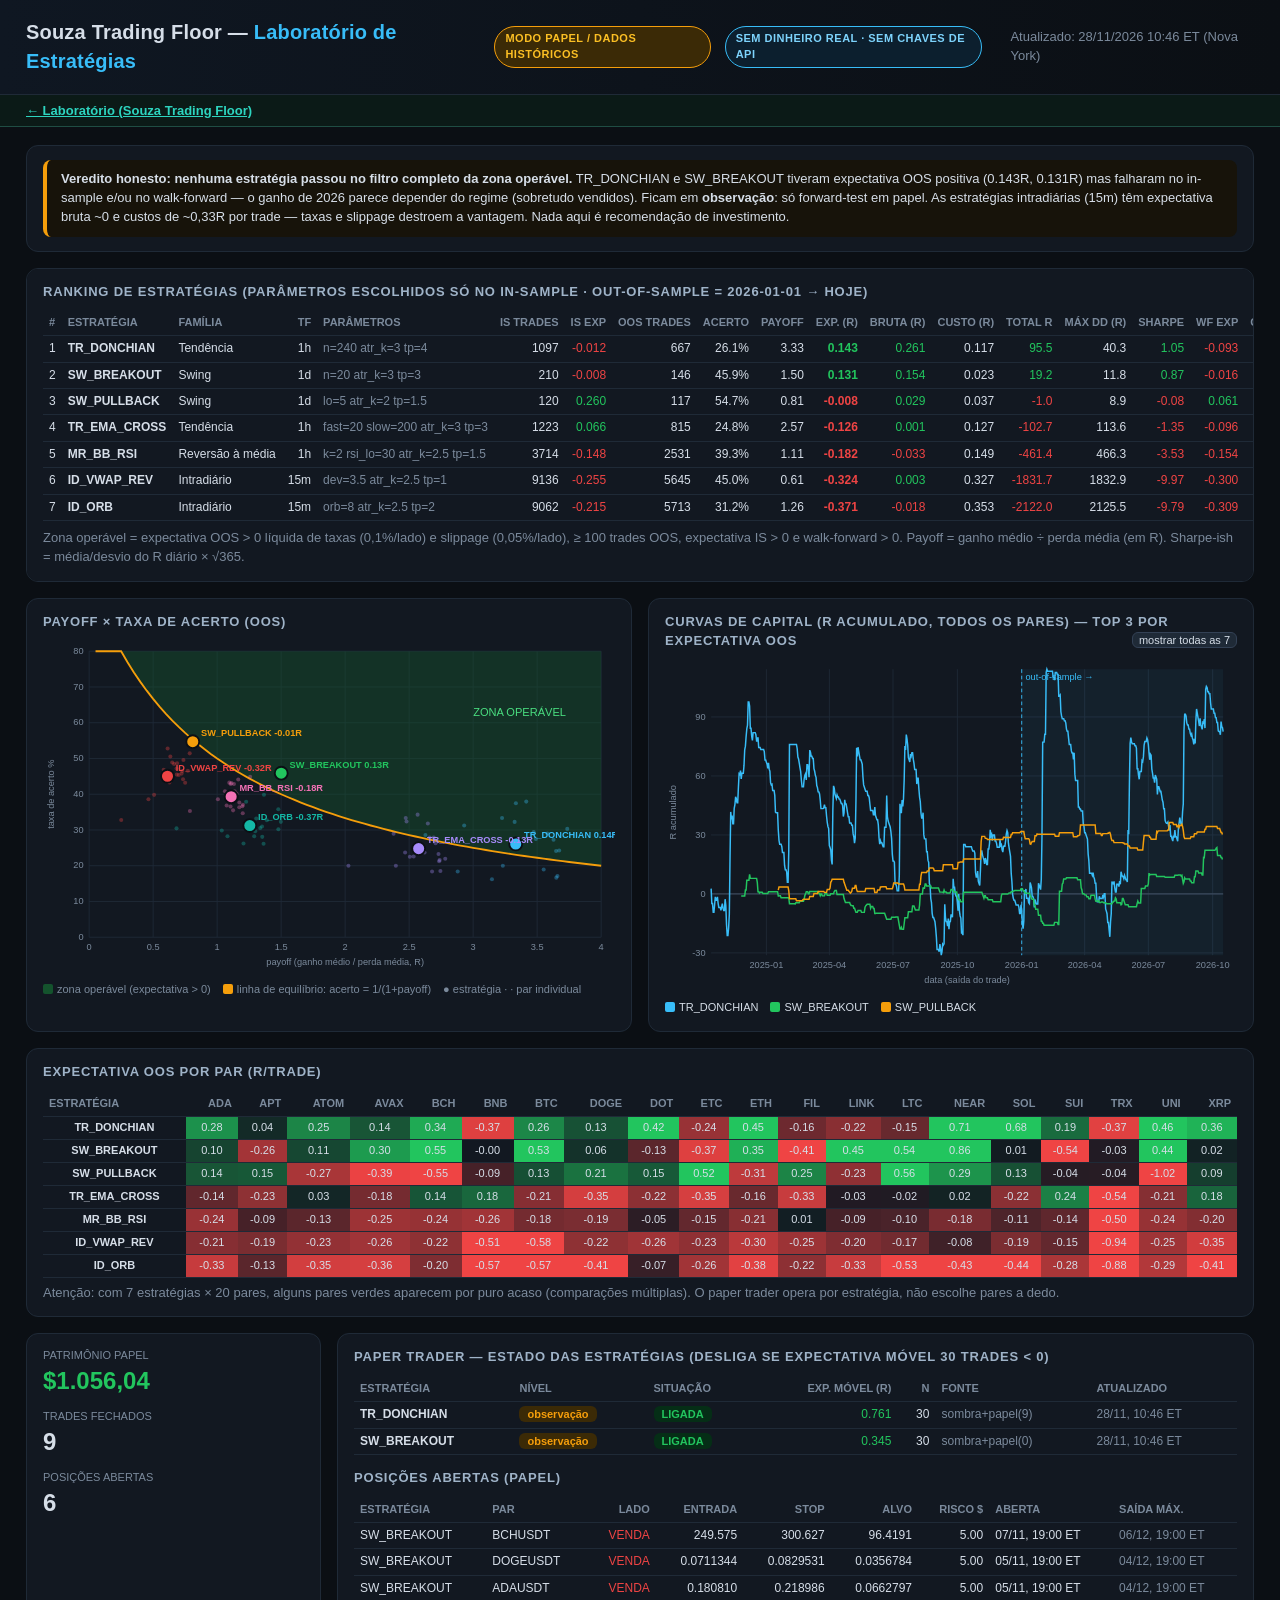
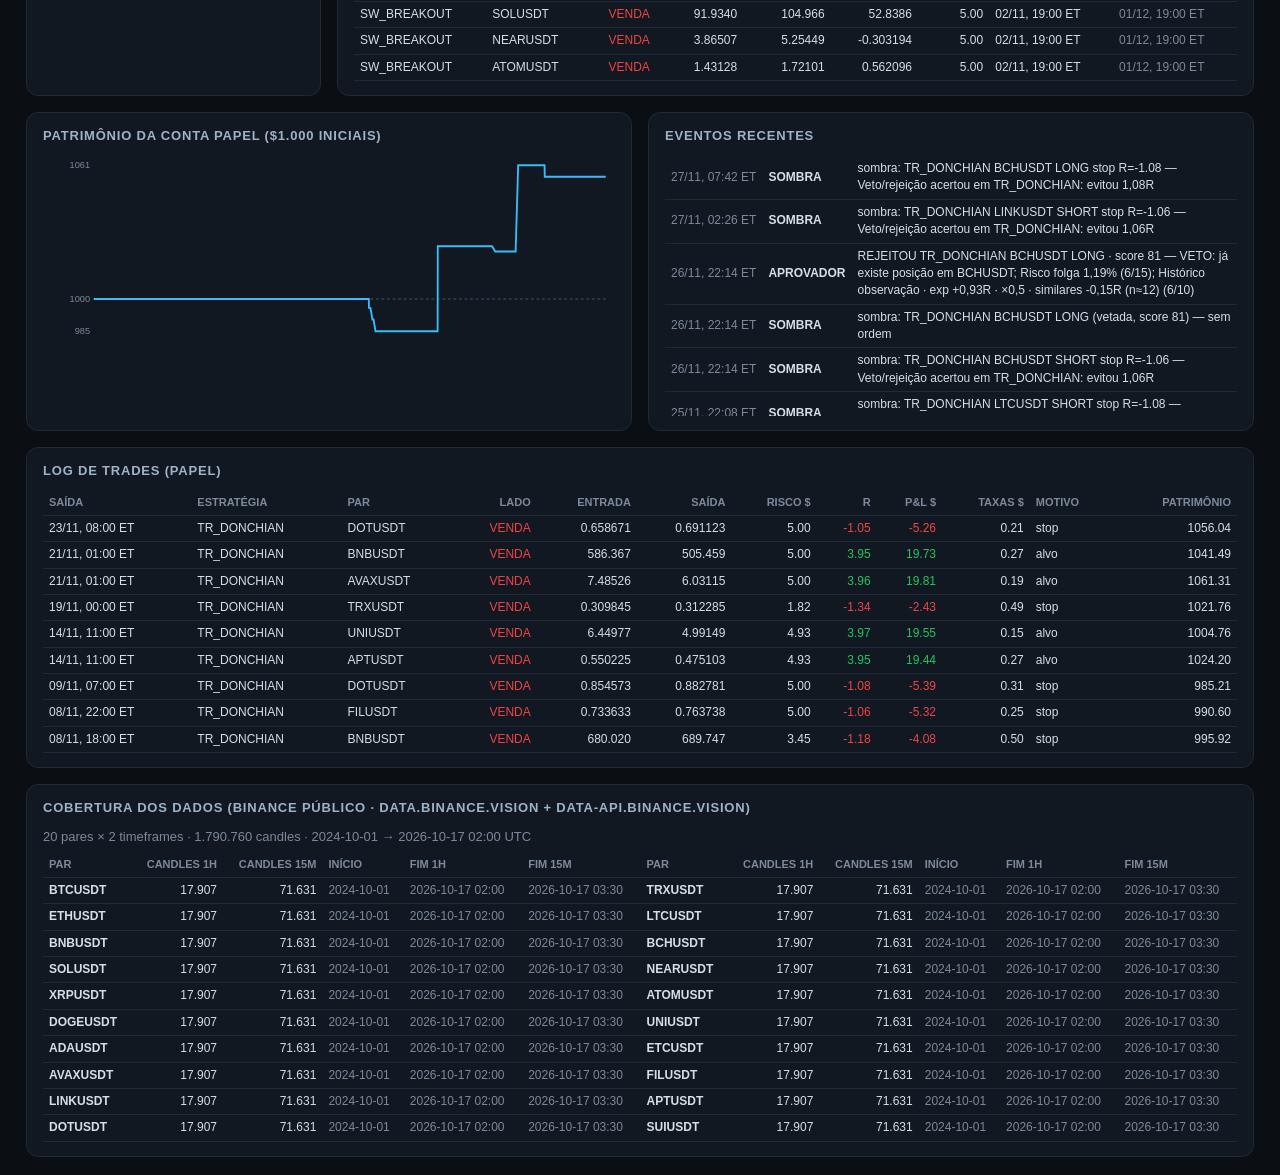
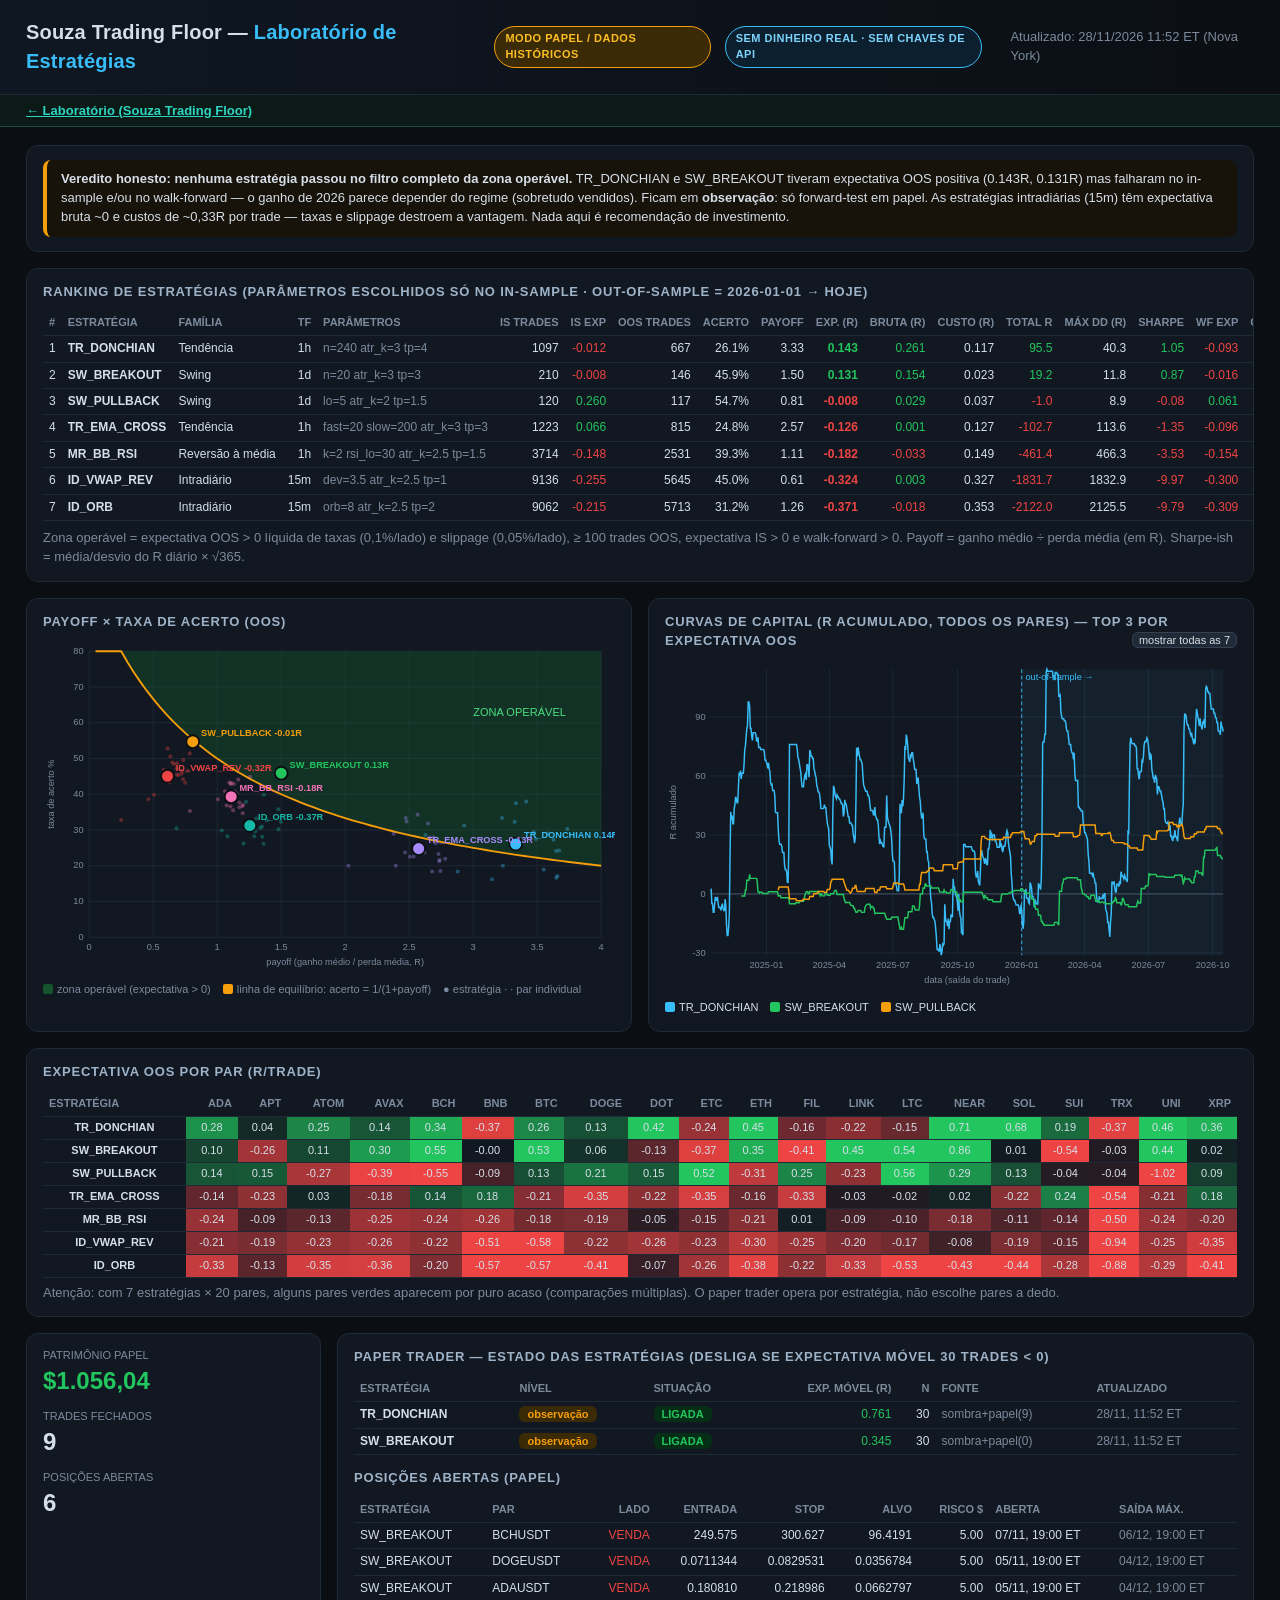
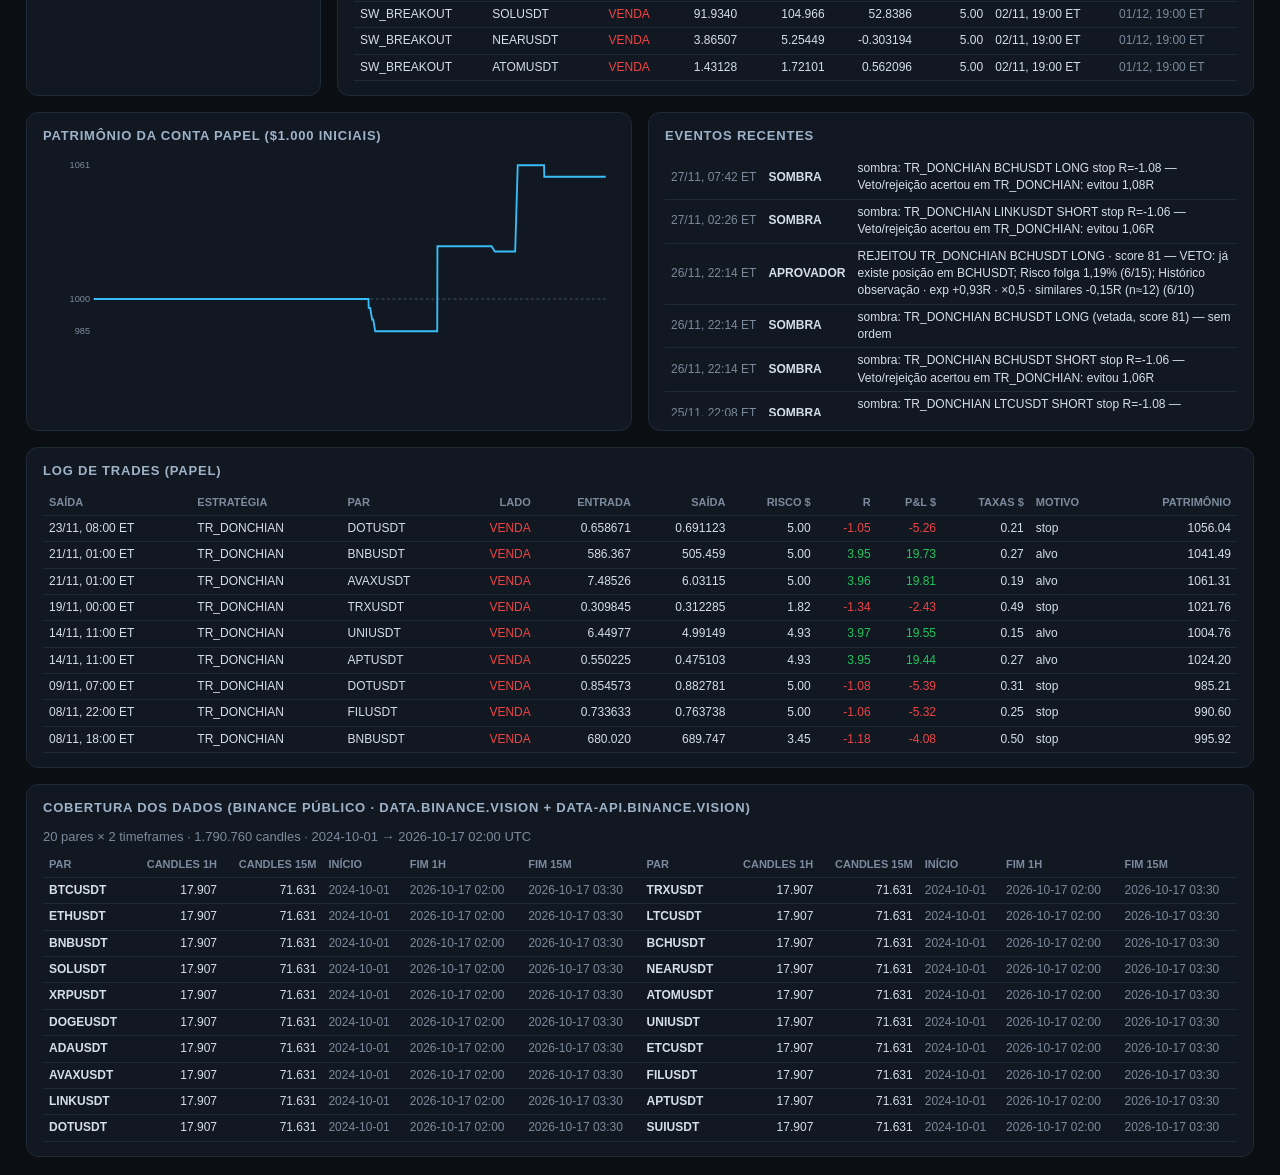
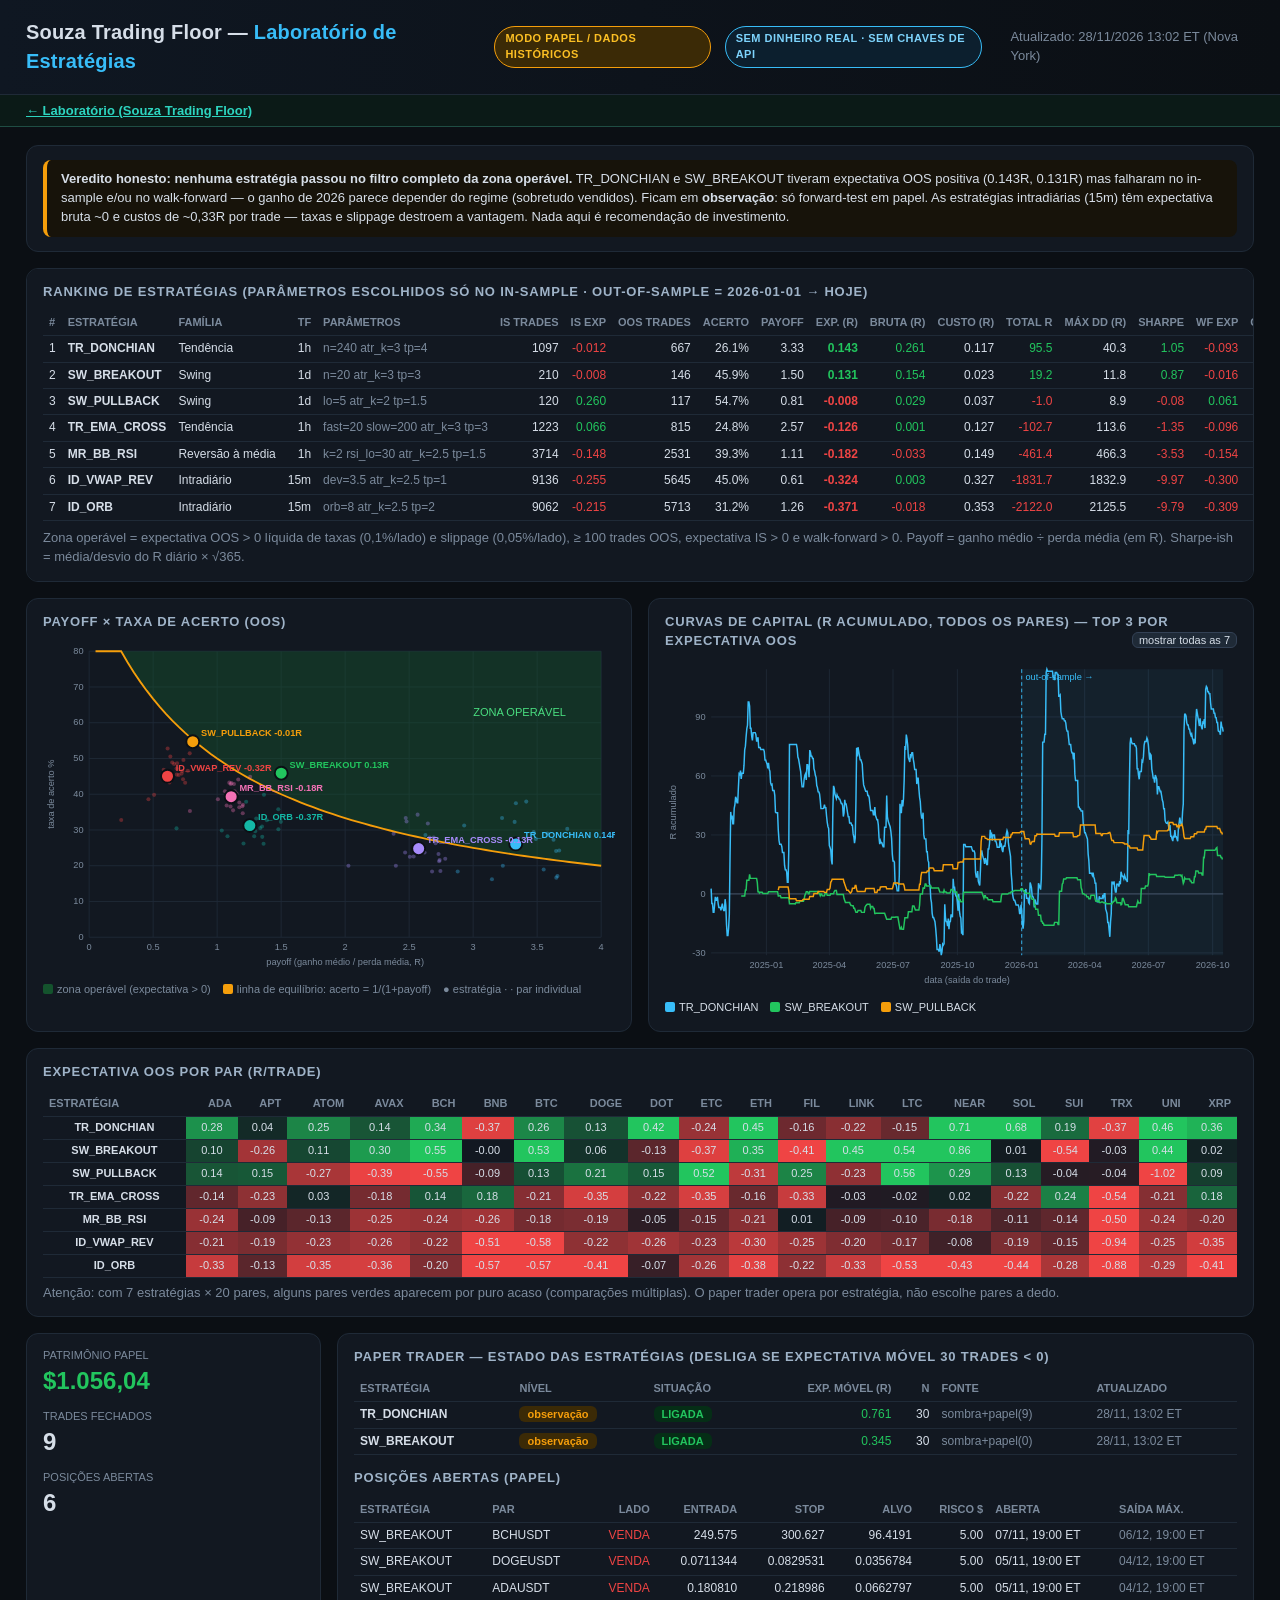
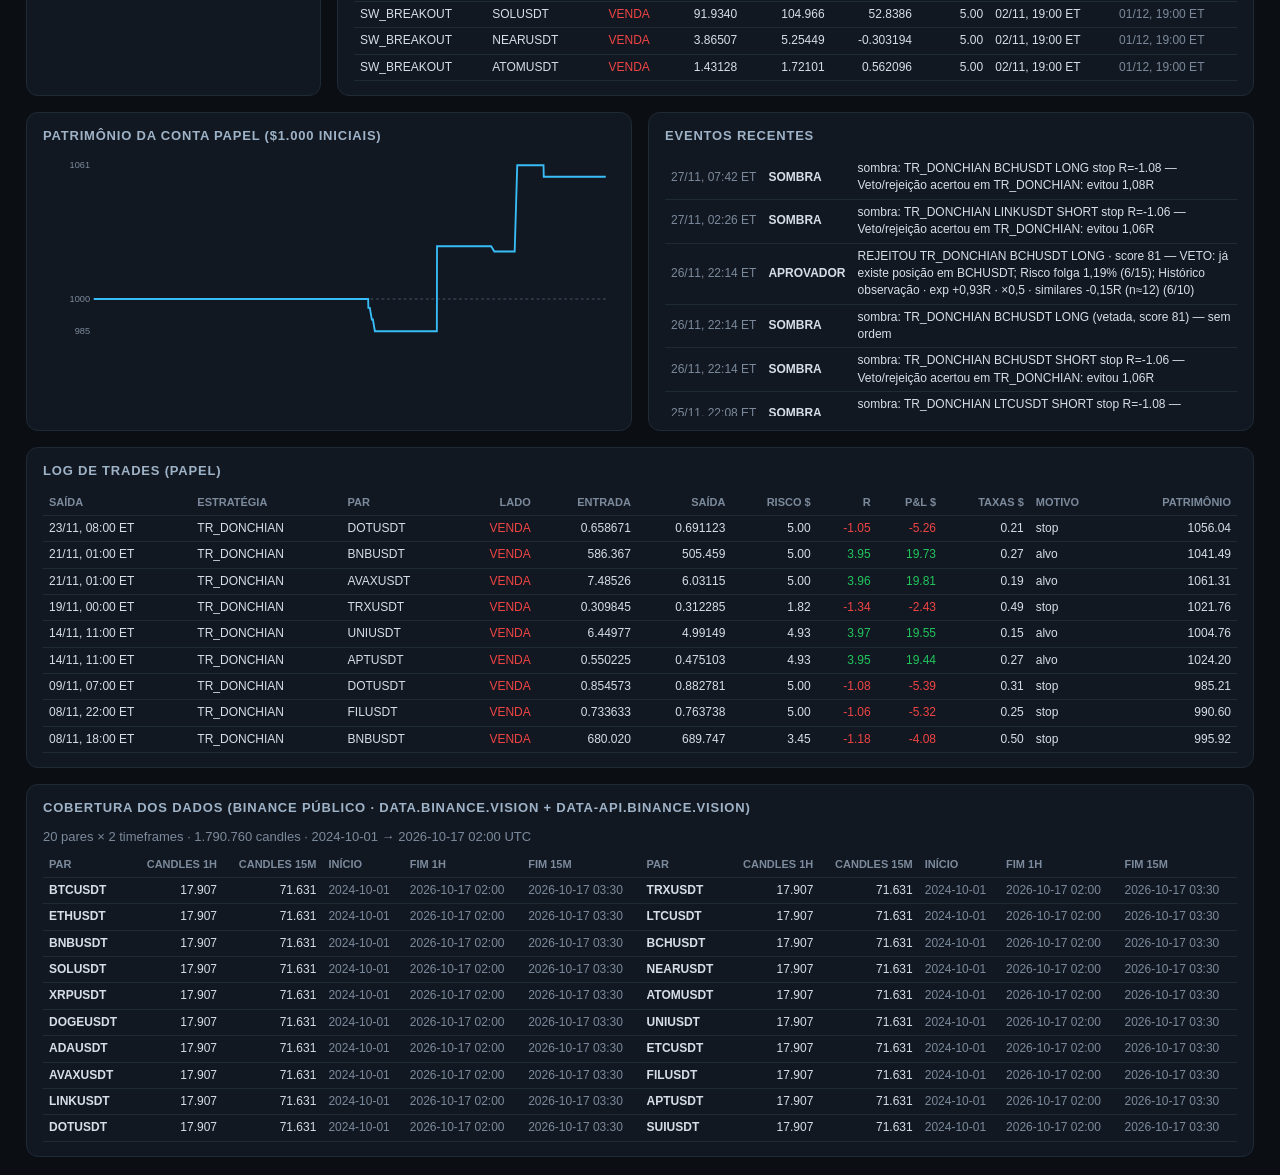
